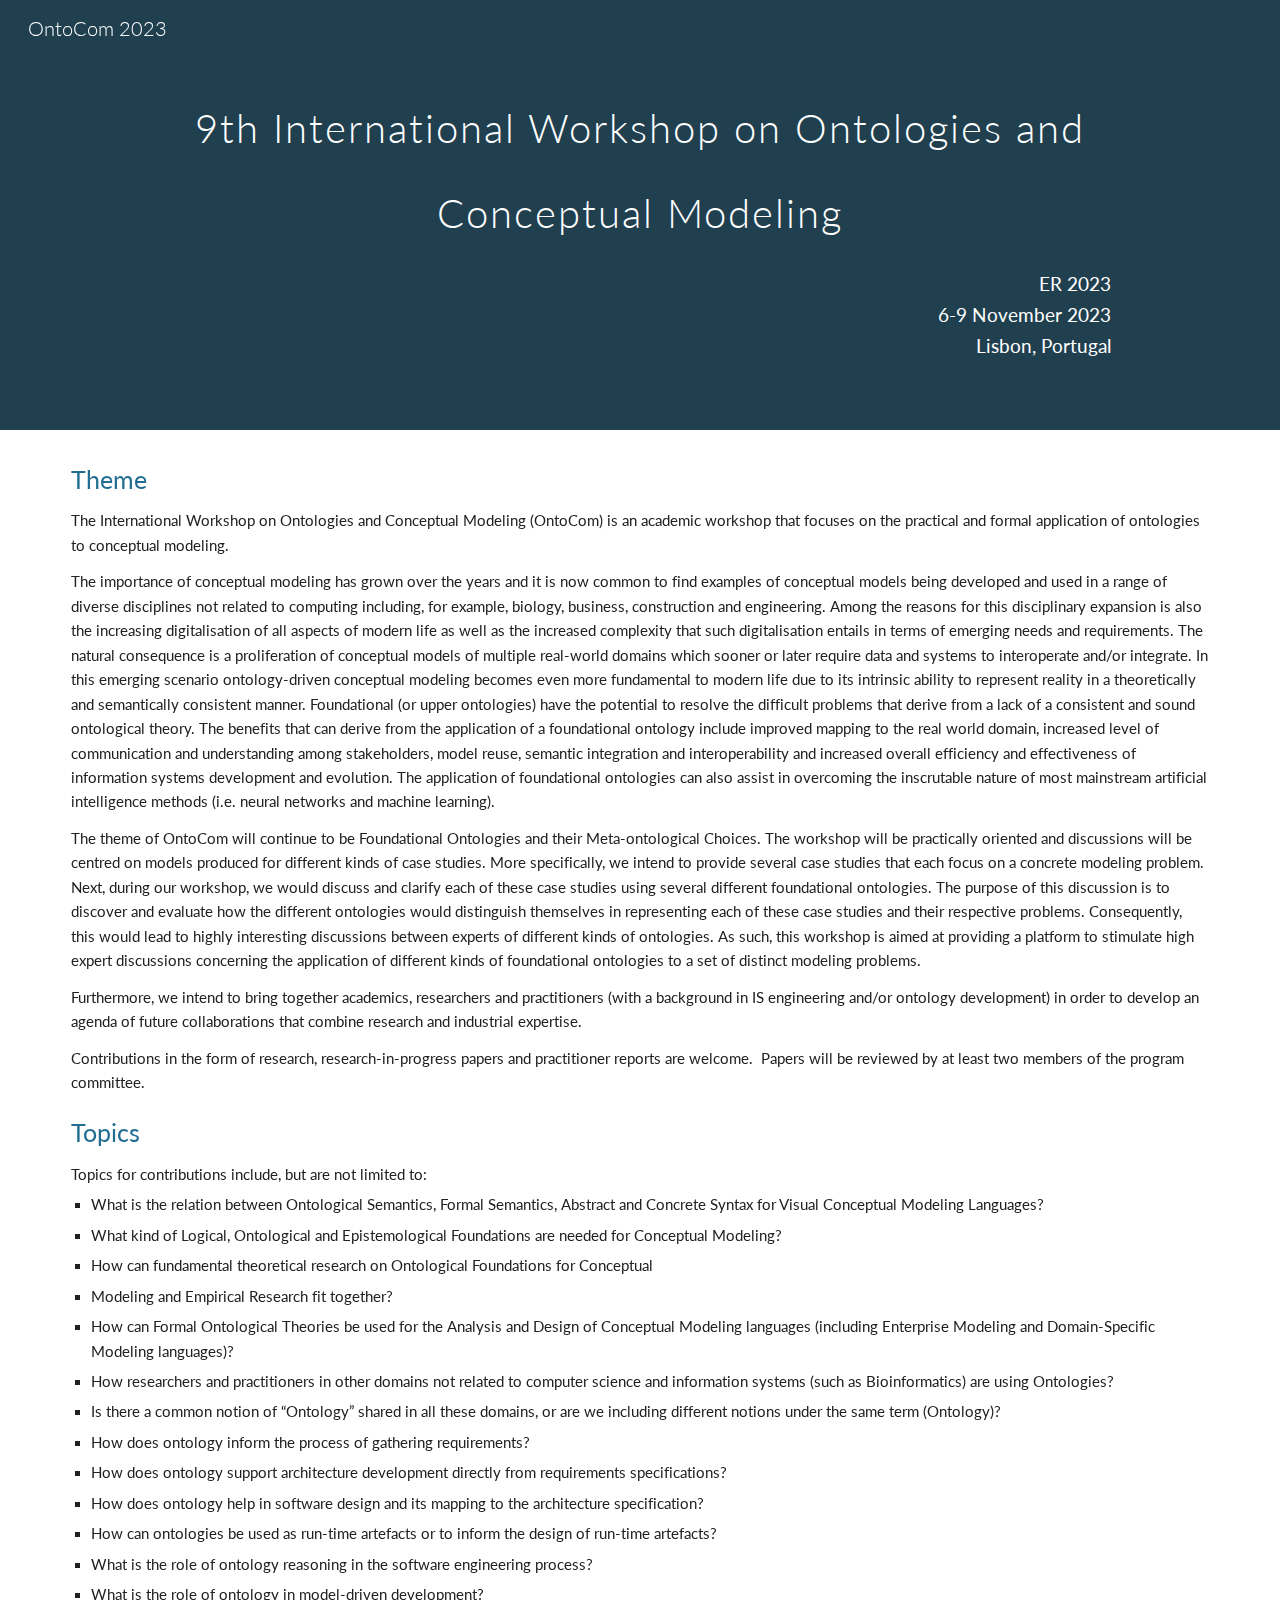
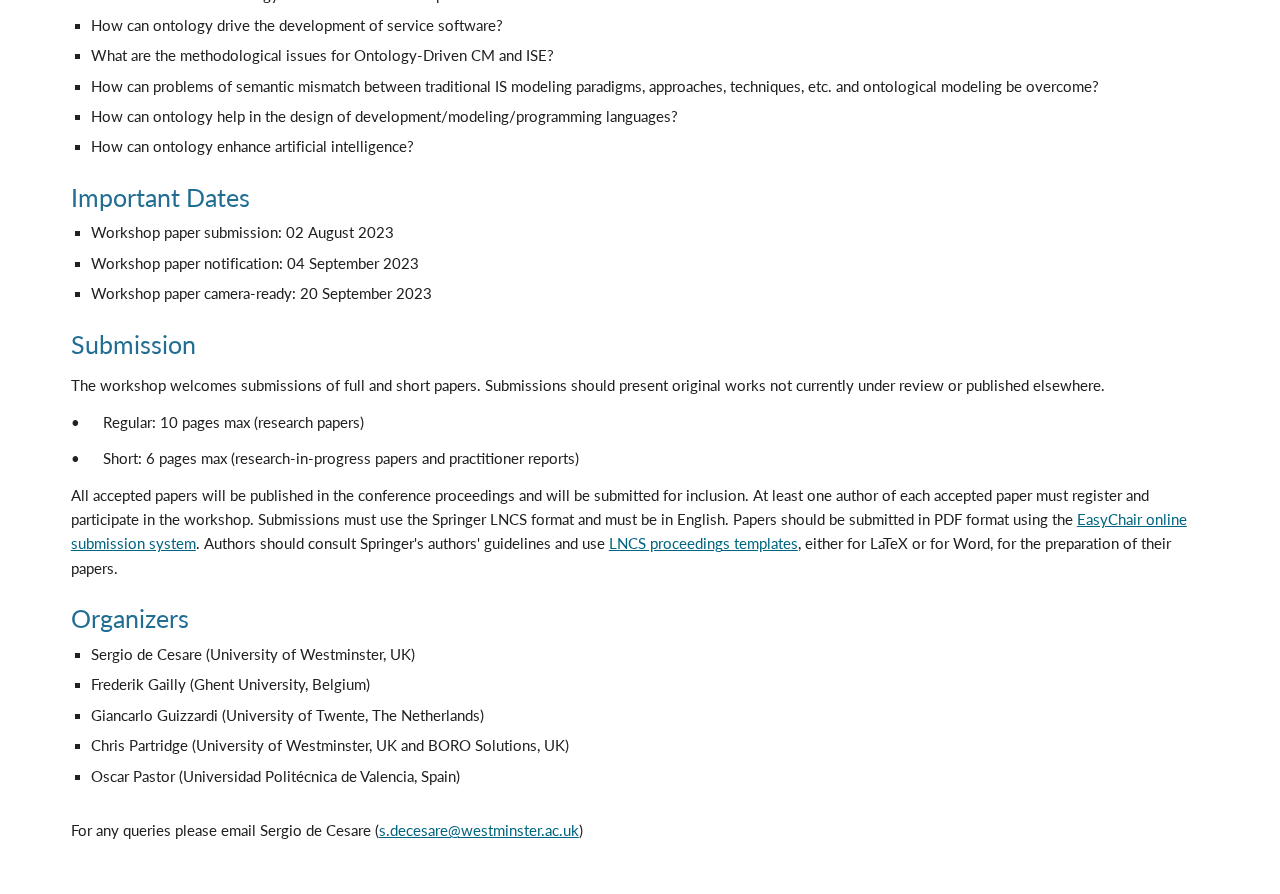
==== index.html @ 39957354 "Add files via upload" ====
<!DOCTYPE html><html lang="en"><head><meta charset="utf-8"><script nonce="D_QVKaraz9Y9No-7lA3f1g">var DOCS_timing={}; DOCS_timing['sl']=new Date().getTime();</script><script nonce="D_QVKaraz9Y9No-7lA3f1g">function _DumpException(e) {throw e;}</script><script nonce="D_QVKaraz9Y9No-7lA3f1g">_docs_flag_initialData={"docs-ails":"docs_cold","docs-fwds":"docs_nf","docs-crs":"docs_crs_nfd","docs-fe-re":3,"docs-fl":1,"docs-l1lc":7,"docs-l1lm":"unknown","docs-l2lc":7,"docs-l2lm":"unknown","docs-l2t":0,"docs-lsd":4,"docs-orl":9,"docs-shdn":1,"docs-tfh":"","info_params":{"token":"AHL0AtLa9l6b4kq2V5NkNgFKkDIhqisT9A:1685529214315"},"docs-easedm":false,"docs-ehldrdm":false,"docs-erdwm":false,"docs-erspdm":false,"docs-esdodwm":false,"docs-esfdm":false,"docs-escp":false,"docs-eohmo":false,"uls":"{\"langs\":[\"en_GB\"],\"itcs\":[],\"override\":\"\",\"selected\":\"\",\"activated\":false}","customer_type":"ND","scotty_upload_url":"/upload/sites/resumable","docs-net-udmi":500000,"docs-net-udpt":40000,"docs-net-udur":"/upload/blob/sites","docs-net-usud":true,"docs-obsImUrl":"https://ssl.gstatic.com/docs/common/netcheck.gif","docs-efrsde":false,"docs-text-ewf":true,"docs-wfsl":["ca","da","de","en","es","fi","fr","it","nl","no","pt","sv"],"docs-efpsf":true,"docs-ejsfawf":false,"docs-eksfawf":false,"docs-edfn":true,"docs-efpsp":true,"docs-localstore-eidsilfm":false,"docs-ecfdsfj":false,"docs-esreff":false,"docs-ecuach":false,"docs-cclt":2033,"docs-ecci":true,"docs-esi":false,"docs-api-keys":{},"buildLabel":"atari_2023.21-Tue-0500_RC00","docs-show_debug_info":false,"ondlburl":"//docs.google.com","drive_url":"//drive.google.com","app_url":"https://sites.google.com/","docs-itrf":false,"docs-gsmd":"","docs-icdmt":["image/png","image/jpeg"],"docs-rauiu":true,"docs-mip":50000000,"docs-mif":1000,"docs-msid":32767,"docs-eatt":false,"docs-emid":false,"docs-mib":50000000,"docs-mid":2048,"docs-rid":1024,"docs-sup":"","docs-seu":"https://sites.google.com/d/13h6PxhkOgizRObXKIrchBpXxP2MLZZCb/edit","docs-crp":"/d/13h6PxhkOgizRObXKIrchBpXxP2MLZZCb/p/1QiaNzDqDmzpYtqUYFISlVuHDNgi3WmKF/takeout","docs-crq":"siteRevision\u003d316\u0026pageRevision\u003d316\u0026token\u003dAL-yHYmYDnVNmFgJIaHpj8zdg0ESl5bhodkIZ5DpScIBHgfkJsv9dVQEDBhnwFWIVzXR2Tp4_LXUSPP_ZFtBD4-Jbpw0aMuDkarA5tcYLBers4-QAf3BUUW3Fj-2LbE-wi1XKk4CyKDzlg%3D%3D\u0026isHead\u003dtrue\u0026placeAllImagesInSiteDir\u003dfalse","docs-ucd":"docs.usercontent.google.com","docs-uptc":["lsrp","ca","sh","noreplica","tam","ntd","ths","ouid","sle","dl","hi","hi_ext","usp","urp","utm_source","utm_medium","utm_campaign","utm_term","utm_content"],"docs-doddn":"","docs-uddn":"","docs-cwsd":"","docs-spdy":false,"xdbcfAllowHostNamePrefix":true,"xdbcfAllowXpc":false,"docs-dbctc":false,"docs-ebctcio":false,"docs-ecid":false,"docs-iror":true,"docs-epq":false,"docs-gsoil":"docs_gsabs","docs-ilbefsd":false,"docs-lbefm":0,"docs-lbesty":0,"docs-thtea":false,"docs-tdc":"[{\"id\":\"0:Basics\",\"name\":\"Basics\",\"deletedIds\":[]},{\"id\":\"0:Brochures\",\"name\":\"Brochures \\u0026 newsletters\",\"deletedIds\":[]},{\"id\":\"0:Calendars\",\"name\":\"Calendars \\u0026 schedules\",\"deletedIds\":[]},{\"id\":\"0:Business\",\"name\":\"Contracts, onboarding, and other forms\",\"deletedIds\":[]},{\"id\":\"0:Finance\",\"name\":\"Finance \\u0026 accounting\",\"deletedIds\":[]},{\"id\":\"0:Letters\",\"name\":\"Letters\",\"deletedIds\":[]},{\"id\":\"0:Reports\",\"name\":\"Reports \\u0026 proposals\",\"deletedIds\":[]},{\"id\":\"0:Planners\",\"name\":\"Trackers\",\"deletedIds\":[]},{\"id\":\"Unparented\",\"name\":\"Uncategorized\",\"deletedIds\":[\"0:NoTemplateCategories\"]}]","docs-ttt":0,"docs-tcdtc":"[]","docs-mtdl":500,"docs-ividtg":false,"docs-tdcp":0,"docs-tdvc":false,"docs-tmbp":false,"docs-hetsdd":false,"docs-hetsdiaow":false,"docs-edt":true,"docs-tintd":false,"docs-tafl":true,"docs-erdiiv":false,"docs-eqspdc":false,"docs-ecei":false,"docs-acap":["docs.security.access_capabilities",1,1,1,1,1,1,1,1,1,1,1,1,1,1,1,0,1,1,0,0,0,0],"docs-ci":"13h6PxhkOgizRObXKIrchBpXxP2MLZZCb","docs-eccfs":false,"docs-eefufd":false,"docs-ndt":"Untitled site","docs-prn":"Google Sites","docs-een":false,"docs-as":"","docs-etdimo":false,"docs-mdck":"","docs-mriim":1800000,"docs-eccbs":false,"docs-rlmp":true,"docs-mmpt":9000,"docs-erd":false,"docs-erfar":false,"docs-ensb":false,"docs-ddts":false,"docs-uootuns":false,"docs-amawso":false,"docs-ofmpp":false,"docs-anlpfdo":false,"docs-eslars":true,"docs-eem":false,"docs-phe":"","docs-glu":"","docs-wsu":"","docs-wsup":"","docs-sccfo":"PROD","docs-edim":false,"docs-fsu":"","docs-fse":"","docs-pid":"103434405193894286731","docs-eedmlf":false,"docs-emmda":false,"docs-ricocpb":false,"docs-rdowr":false,"docs-effnp":false,"docs-cttmtbr":0,"docs-eaaswoc":false,"docs-edlo":false,"docs-cttmteq":0,"docos-edces":false,"docs-dec":false,"docs-eiasrpu":false,"docs-ectt":false,"docs-ebbouf":false,"docs-ecgd":false,"docs-pcfloc":false,"docs-dsps":false,"docs-hft":"","docs-ececs":false,"docs-ecurf":false,"docs-efsii":false,"docs-elcfd":false,"docs-edmitm":false,"docs-enjec":false,"server_time_ms":1685529214319,"gaia_session_id":"","app-bc":"#3f51b5","enable_iframed_embed_api":false,"docs-isb":false,"docs-agdc":false,"docs-anddc":true,"docs-adndldc":false,"docs-dhnap":"sites.google.com","docs-ds":"https","docs-clibs":1,"docs-cirts":0,"docs-cide":true,"docs-cn":"","docs-dprfo":false,"docs-ddt":"","docs-dom":false,"docs-epbqbl":false,"docs-ecer":false,"docs-ecir":true,"docs-ecssl":false,"docs-ecssi":false,"docs-ecped":false,"docs-ecprgba":false,"docs-ecccer":false,"docs-eccc":true,"docs-edpq":false,"docs-edamc":false,"docs-edomic":false,"docos-eddltc":true,"docos-edcab":true,"docs-eddm":false,"docs-edsi":false,"kix-edrat":false,"kix-edratv2":false,"docs-eehlb":false,"docs-reiie":true,"docs-efnpi":false,"docs-fwd":false,"docs-eibu":false,"docs-eibs":false,"docs-eiecr":true,"docs-eimlfh":false,"docs-eiemu":false,"docs-eipce":false,"docs-eir":false,"docs-eksdm":false,"docs-elds":false,"docs-emp":false,"docs-emv2":false,"docs-eoso":true,"docs-epmi":false,"docs-eph":false,"docs-epat":true,"docs-net-erseh":false,"docs-ersd":false,"docs-esbws":false,"kix-eshcmp":false,"docs-eswwu":false,"docs-ete":false,"docs-eud":false,"docs-euqbp":false,"docs-eusca":false,"docs-ekwb":false,"docs-ewep":false,"docs-ewlip":false,"docs-extcd":false,"docs-net-ehfeb":false,"docs-hcwidu":false,"docs-ipmmp":true,"docs-ipuv":true,"docs-tdd":false,"docs-plimif":20.0,"docs-rgifem":true,"docs-sptm":true,"docs-ssi":false,"docs-eslin":false,"docs-uoci":"","docs-wia":"MORE_ICONS","docs-gth":"","docs-ndsom":[],"docs-dm":"application/vnd.google-apps.drive-sdk.897606708560","docs-sdsom":[],"docs-po":"https://sites.google.com","docs-to":"https://sites.google.com","docs-egit":false,"opmbs":50000000,"opmpd":7071,"opbu":"https://docs.google.com/picker","docs-pe":1,"opru":"https://sites.google.com/relay.html","opdu":true,"ophi":"atari","opst":"","opuci":"","docs-eopiiv2":true,"projector_base_url":"//drive.google.com","docs-drk":[],"docs-erkpp":false,"docs-erkfsu":true,"docs-pn":184,"docs-ct":"s","docs-rn":2123711298,"docs-idu":false,"docs-cpv":1,"docs-hecud":false,"docs-heoi":false,"docs-urouih":false,"docs-alu":"https://myaccount.google.com/language","docs-hue":"sergio.decesare@gmail.com","docs-ect":true,"docs-cpks":["[\"f2c900b88bc871a6\",\"AAVFbsGiMJHQ644MLTMfIy0oqwEjtpu29IAtgnqC5VRCUmu/K+Mi/Ma52wM8dVZd42RnquXsEv4Z\"]","[\"e0f5ad010292a020\",\"AK2fzyCd4qYLLOAb8sYIj6hYQV8oNZaQXH6oveO+a5Z6E3b2idQb5i8FH/kpybDs7mRbTpIbkHx4\"]"],"docs-hasid":"Sites","docs-hdod":"sites.google.com","docs-ceil":false,"docs-eflh":false,"docs-ehci":false,"docs-hdck":"AIzaSyCF97XfLoejM9NhWDAZeOcjC6kOEsEmv6A","docs-hucs":true,"docs-hufcm":false,"docs-hunca":false,"docs-cbrs":50,"docs-caru":"https://clients6.google.com","docs-cbau":"https://drive.google.com","docs-cfru":"https://lh3.google.com","docs-ctak":"AIzaSyAWGrfCCr7albM3lmCc937gx4uIphbpeKQ","docs-cgav":0,"docs-cci":2,"docs-gap":"/drive/v2internal","jobset":"prod","docs-eafn":false,"docs-nad":"sites.google.com","docs-ccwt":80,"docs-epcc":false,"docs-ut":0,"docs-sol":true,"docs-dvs":1,"docs-dac":1,"docs-ilbrc":true,"docs-dlpe":false,"docs-eirj":false,"docs-erre":true,"docs-epvh":false,"docs-erfm":true,"enable_omnibox":true,"docs-eqam":false,"docs-euaool":false,"docs-eua":false,"docs-ebfgf":false,"docs-uahnt":"","docs-esap":true,"docs-efib":false,"docs-se":false,"docs-eaa":true,"docs-eaaw":false,"docs-eecs":false,"docs-eisib":true,"docs-emtr":false,"docs-dafjera":false,"docs-daflia":false,"docs-dafgfma":false,"docs-fta-fnrhci":false,"docs-essu":true,"atari-emtpr":false,"atari-ebidm":true,"atari-ebids":true,"atari-edtm":true,"atari-eibrm":false,"atari-ectm":false,"atari-ects":false,"atari-ebam":true,"docs-text-elei":false,"docs-text-usc":true,"atari-bae":true,"docs-text-emmkc":false,"docs-text-etsrdpn":false,"docs-text-etsrds":false,"docs-text-erdfs":false,"docs-text-encps":false,"docs-text-eeves":true,"docs-text-endes":false,"docs-text-etocls":false,"docs-text-escpv":false,"docs-text-efts":false,"docs-text-ecfs":false,"docs-text-ecss":false,"docs-text-evs":false,"docs-text-etvls":false,"docs-text-echs":false,"docs-text-eessips":false,"docs-text-eesntps":true,"docs-text-eesss":false,"docs-text-etls":false,"docs-text-edctps":false,"docs-text-edctzs":false,"docs-text-eetxpc":false,"docs-text-eetxp":false,"docs-text-lns":false,"docs-text-edhcfs":false,"docs-text-ertkmcp":true,"docs-text-etb":false,"docs-text-esbefr":false,"docs-text-ipi":false,"docs-etshc":false,"docs-text-tbcb":2.0E7,"docs-text-ftls":true,"docs-efsmsdl":false,"docs-euoftm":false,"docs-text-etof":false,"docs-etbe":false,"docs-text-ehlb":false,"docs-text-epa":true,"docs-text-ecls":true,"docs-text-enbcr":false,"docs-text-svofc":false,"atari-ofdu":"https://docs.google.com/picker?protocol\u003dgadgets\u0026parent\u003dhttps://sites.google.com/relay.html\u0026hostId\u003datari-fonts\u0026title\u003dFonts\u0026hl\u003den\u0026newDriveView\u003dtrue\u0026origin\u003dhttps://sites.google.com\u0026navHidden\u003dtrue\u0026multiselectEnabled\u003dtrue\u0026selectButtonLabel\u003dOK\u0026nav\u003d((%22fonts%22))","atari-jefp":"/_/jserror","enable_csi":false,"csi_service_name":"","docs-jepp":"/_","docs-fpid":104240,"docs-enable_feedback_svg":true,"docs-hauc":true,"docs-huogmb":true,"docs-eeii":false,"docs-eldi":false,"docs-dli":false,"docs-liap":"/logImpressions","ilcm":{"eui":"AHKXmL08jZL4Qjq-pFywmo_7kBhVEj-3cgvND_0NTc7n1Q4J3HgC9q37V39OW8BI-_70lTU_J9A0","je":1,"sstu":1685529214330854,"si":"CPDP0NCtn_8CFYU_HwodSbUPHQ","gsc":null,"ei":[5703839,5704621,5706832,5706836,5707711,5724153,5734412,5735806,5737254,5737441,5737800,5738529,5740814,5743124,5747263,5748029,5751766,5752694,5753329,5754229,5758823,5760348,5760827,5762259,5764268,5765551,5766777,5767851,5770435,5773678,5774094,5774347,5774385,5776517,5776853,5776917,5777194,5784987,5786302,5791782,14101306,14101502,14101510,14101534,48966122,49365935,49372443,49375322,49376001,49378889,49451559,49453045,49453794,49472071,49512373,49622831,49623181,49624080,49644023,49648914,49654053,49687383,49700904,49703408,49765382,49816165,49822929,49823172,49824163,49837788,49839579,49842863,49924714,49944251,49979666,50022334,50082738,50127540,50166959,50168315,50174666,50263472,50266230,50291080,50322323,50347762,50360904,50391878,50455861,50458175,50468101,50520321,50533184,50552574,50601673,70977028],"crc":0,"cvi":[]},"docs-ccdil":false,"docs-eil":true,"docs-eoi":false,"docs-ema":true,"docs-emi":true,"docs-eeytpgc":true,"docs-feytpgc":false,"docs-nrfd":false,"docs-nrfdm2":false,"docs-efypr":false,"docs-eyprp":false,"docs-dcr":false,"docs-saww":false,"docs-eytpgcv":0,"docs-jscb":false}; _docs_flag_cek='Wgh0TgkIH7BLebDpd5_img\x3d\x3d'; if (window['DOCS_timing']) {DOCS_timing['ifdld']=new Date().getTime();}</script><meta name="viewport" content="width=device-width, initial-scale=1"><meta http-equiv="X-UA-Compatible" content="IE=edge"><meta name="referrer" content="strict-origin-when-cross-origin"><link rel="icon" href="https://ssl.gstatic.com/atari/images/public/favicon.ico"><meta name="robots" content="noindex"><link href="https://fonts.googleapis.com/css?family=Lato%3A300%2C300italic%2C400%2C400italic%2C700%2C700italic&display=swap" rel="stylesheet" nonce="wUJFdUB1FVgfbV9SGFaR3g"><link href="https://fonts.googleapis.com/css?family=Google+Sans_old:400,500|Roboto:300,400,500,700|Source+Code+Pro:400,700&display=swap" rel="stylesheet" nonce="wUJFdUB1FVgfbV9SGFaR3g"><style nonce="wUJFdUB1FVgfbV9SGFaR3g">@media only screen and (max-width: 479px){.Rn3Z1b{font-size: 23.0pt;}}@media only screen and (min-width: 480px) and (max-width: 767px){.Rn3Z1b{font-size: 27.0pt;}}@media only screen and (min-width: 768px) and (max-width: 1279px){.Rn3Z1b{font-size: 30.0pt;}}@media only screen and (min-width: 1280px){.Rn3Z1b{font-size: 30.0pt;}}</style><style nonce="wUJFdUB1FVgfbV9SGFaR3g">.VIpgJd-TzA9Ye-eEGnhe{position:relative;display:-moz-inline-box;display:inline-block}* html .VIpgJd-TzA9Ye-eEGnhe{display:inline}*:first-child+html .VIpgJd-TzA9Ye-eEGnhe{display:inline}/*! normalize.css v2.1.1 | MIT License | git.io/normalize */article,aside,details,figcaption,figure,footer,header,hgroup,main,nav,section,summary{display:block}audio,canvas,video{display:inline-block}audio:not([controls]){display:none;height:0}[hidden]{display:none}html{font-family:sans-serif;-ms-text-size-adjust:100%;-webkit-text-size-adjust:100%}body{margin:0}a:focus{outline:thin dotted}a:active,a:hover{outline:0}h1{font-size:2em;margin:.67em 0}abbr[title]{border-bottom:1px dotted}b,strong{font-weight:bold}dfn{font-style:italic}hr{box-sizing:content-box;height:0}mark{background:#ff0;color:#000}code,kbd,pre,samp{font-family:monospace,serif;font-size:1em}pre{white-space:pre-wrap}q{quotes:"\201C" "\201D" "\2018" "\2019"}small{font-size:80%}sub,sup{font-size:75%;line-height:0;position:relative;vertical-align:baseline}sup{top:-.5em}sub{bottom:-.25em}img{border:0}svg:not(:root){overflow:hidden}figure{margin:0}fieldset{border:1px solid #c0c0c0;margin:0 2px;padding:.35em .625em .75em}legend{border:0;padding:0}button,input,select,textarea{font-family:inherit;font-size:100%;margin:0}button,input{line-height:normal}button,select{text-transform:none}button,html input[type="button"],input[type="reset"],input[type="submit"]{-webkit-appearance:button;cursor:pointer}button[disabled],html input[disabled]{cursor:default}input[type="checkbox"],input[type="radio"]{box-sizing:border-box;padding:0}input[type="search"]{-webkit-appearance:textfield;box-sizing:content-box}input[type="search"]::-webkit-search-cancel-button,input[type="search"]::-webkit-search-decoration{-webkit-appearance:none}button::-moz-focus-inner,input::-moz-focus-inner{border:0;padding:0}textarea{overflow:auto;vertical-align:top}table{border-collapse:collapse;border-spacing:0}group,row,tile{display:block}.XKSfm-Sx9Kwc,.XKSfm-Sx9Kwc-xJ5Hnf{z-index:110}html{height:100%}body{height:100%;padding:0}.fktJzd *,.fktJzd *:before,.fktJzd *:after{-webkit-box-sizing:border-box;-webkit-box-sizing:border-box;box-sizing:border-box}.LS81yb,.oKdM2c{width:100%;margin-top:0;margin-bottom:0;max-width:1280px;*zoom:1}.LS81yb{padding-left:5px;padding-right:5px}.JNdkSc,.jXK9ad,.oaCj6d{-webkit-box-sizing:border-box;box-sizing:border-box;display:inline-block;padding-left:0;padding-right:0;position:relative;vertical-align:top;width:100%}.jXK9ad-SmKAyb{width:100%}.vB4mjb{-webkit-box-align:center;-webkit-align-items:center;align-items:center;height:64px;display:-webkit-box;display:-webkit-flex;display:flex;-webkit-box-pack:center;-webkit-justify-content:center;justify-content:center;padding:0 12px;width:100%}.jCzMm{overflow:hidden;overflow-wrap:break-word}@media only screen and (max-width:479px){.vB4mjb{height:48px;padding:0 6px}.vB4mjb.phf0q{-webkit-box-orient:vertical;-webkit-box-direction:normal;-webkit-flex-direction:column;flex-direction:column;height:96px}.jCzMm{margin-top:4px;margin-bottom:12px;overflow:hidden;text-align:center;text-overflow:ellipsis;white-space:nowrap;width:100%}.vKRmoe{margin-bottom:8px}.vB4mjb .vKRmoe{padding-left:0}}.vKRmoe{display:-webkit-box;display:-webkit-flex;display:flex;padding-left:23px}.cc0d9d{-webkit-box-flex:0;-webkit-flex:0;flex:0;position:relative;margin-top:10px;display:-webkit-box;display:-webkit-flex;display:flex;-webkit-box-orient:horizontal;-webkit-box-direction:normal;-webkit-flex-direction:row;flex-direction:row;-webkit-box-pack:center;-webkit-justify-content:center;justify-content:center;-webkit-box-align:center;-webkit-align-items:center;align-items:center}.ZbQFKd{height:10px;width:10px;margin:0 4px;background-color:rgb(189,193,198);border-radius:50%;display:inline-block;-webkit-transition:background-color .6s ease,width .4s ease-in-out,height .4s ease-in-out;transition:background-color .6s ease,width .4s ease-in-out,height .4s ease-in-out}.ZbQFKd.iBBDgd{height:0;width:0;margin:0}.ZbQFKd.qIwn1b{height:8px;width:8px}.ZbQFKd.kshb5{height:6px;width:6px}.dVFkob{-webkit-box-flex:0;-webkit-flex:0 1 1.2em;flex:0 1 1.2em;height:1.2em;overflow:hidden;padding:0 8px;text-align:center;display:-webkit-box;display:-webkit-flex;display:flex;-webkit-box-pack:center;-webkit-justify-content:center;justify-content:center;-webkit-box-orient:vertical;-webkit-box-direction:normal;-webkit-flex-direction:column;flex-direction:column;margin-top:10px;position:relative;font-size:9pt}.Ecdcnc{overflow:hidden;position:relative;text-overflow:ellipsis;white-space:nowrap}.L6cTce{display:none!important}::-webkit-scrollbar{height:16px;overflow:visible;width:16px}::-webkit-scrollbar-button{height:0;width:0}::-webkit-scrollbar-track{background-clip:padding-box;border:solid transparent;border-width:0 0 0 4px}::-webkit-scrollbar-track:horizontal{border-width:4px 0 0}::-webkit-scrollbar-track:hover{background-color:rgba(0,0,0,.05);-webkit-box-shadow:inset 1px 0 0 rgba(0,0,0,.1);box-shadow:inset 1px 0 0 rgba(0,0,0,.1)}::-webkit-scrollbar-track:horizontal:hover{-webkit-box-shadow:inset 0 1px 0 rgba(0,0,0,.1);box-shadow:inset 0 1px 0 rgba(0,0,0,.1)}::-webkit-scrollbar-track:active{background-color:rgba(0,0,0,.05);-webkit-box-shadow:inset 1px 0 0 rgba(0,0,0,.14),inset -1px 0 0 rgba(0,0,0,.07);box-shadow:inset 1px 0 0 rgba(0,0,0,.14),inset -1px 0 0 rgba(0,0,0,.07)}::-webkit-scrollbar-track:horizontal:active{-webkit-box-shadow:inset 0 1px 0 rgba(0,0,0,.14),inset 0 -1px 0 rgba(0,0,0,.07);box-shadow:inset 0 1px 0 rgba(0,0,0,.14),inset 0 -1px 0 rgba(0,0,0,.07)}.tk3N6e-qrhCuc-to915::-webkit-scrollbar-track:hover{background-color:rgba(255,255,255,.1);-webkit-box-shadow:inset 1px 0 0 rgba(255,255,255,.2);box-shadow:inset 1px 0 0 rgba(255,255,255,.2)}.tk3N6e-qrhCuc-to915::-webkit-scrollbar-track:horizontal:hover{-webkit-box-shadow:inset 0 1px 0 rgba(255,255,255,.2);box-shadow:inset 0 1px 0 rgba(255,255,255,.2)}.tk3N6e-qrhCuc-to915::-webkit-scrollbar-track:active{background-color:rgba(255,255,255,.1);-webkit-box-shadow:inset 1px 0 0 rgba(255,255,255,.25),inset -1px 0 0 rgba(255,255,255,.15);box-shadow:inset 1px 0 0 rgba(255,255,255,.25),inset -1px 0 0 rgba(255,255,255,.15)}.tk3N6e-qrhCuc-to915::-webkit-scrollbar-track:horizontal:active{-webkit-box-shadow:inset 0 1px 0 rgba(255,255,255,.25),inset 0 -1px 0 rgba(255,255,255,.15);box-shadow:inset 0 1px 0 rgba(255,255,255,.25),inset 0 -1px 0 rgba(255,255,255,.15)}::-webkit-scrollbar-thumb{background-color:rgba(0,0,0,.2);background-clip:padding-box;border:solid transparent;border-width:1px 1px 1px 6px;min-height:28px;padding:100px 0 0;-webkit-box-shadow:inset 1px 1px 0 rgba(0,0,0,.1),inset 0 -1px 0 rgba(0,0,0,.07);box-shadow:inset 1px 1px 0 rgba(0,0,0,.1),inset 0 -1px 0 rgba(0,0,0,.07)}::-webkit-scrollbar-thumb:horizontal{border-width:6px 1px 1px;padding:0 0 0 100px;-webkit-box-shadow:inset 1px 1px 0 rgba(0,0,0,.1),inset -1px 0 0 rgba(0,0,0,.07);box-shadow:inset 1px 1px 0 rgba(0,0,0,.1),inset -1px 0 0 rgba(0,0,0,.07)}::-webkit-scrollbar-thumb:hover{background-color:rgba(0,0,0,.4);-webkit-box-shadow:inset 1px 1px 1px rgba(0,0,0,.25);box-shadow:inset 1px 1px 1px rgba(0,0,0,.25)}::-webkit-scrollbar-thumb:active{background-color:rgba(0,0,0,.5);-webkit-box-shadow:inset 1px 1px 3px rgba(0,0,0,.35);box-shadow:inset 1px 1px 3px rgba(0,0,0,.35)}.tk3N6e-qrhCuc-to915::-webkit-scrollbar-thumb{background-color:rgba(255,255,255,.3);-webkit-box-shadow:inset 1px 1px 0 rgba(255,255,255,.15),inset 0 -1px 0 rgba(255,255,255,.1);box-shadow:inset 1px 1px 0 rgba(255,255,255,.15),inset 0 -1px 0 rgba(255,255,255,.1)}.tk3N6e-qrhCuc-to915::-webkit-scrollbar-thumb:horizontal{-webkit-box-shadow:inset 1px 1px 0 rgba(255,255,255,.15),inset -1px 0 0 rgba(255,255,255,.1);box-shadow:inset 1px 1px 0 rgba(255,255,255,.15),inset -1px 0 0 rgba(255,255,255,.1)}.tk3N6e-qrhCuc-to915::-webkit-scrollbar-thumb:hover{background-color:rgba(255,255,255,.6);-webkit-box-shadow:inset 1px 1px 1px rgba(255,255,255,.37);box-shadow:inset 1px 1px 1px rgba(255,255,255,.37)}.tk3N6e-qrhCuc-to915::-webkit-scrollbar-thumb:active{background-color:rgba(255,255,255,.75);-webkit-box-shadow:inset 1px 1px 3px rgba(255,255,255,.5);box-shadow:inset 1px 1px 3px rgba(255,255,255,.5)}.tk3N6e-qrhCuc-xTH6G::-webkit-scrollbar-track{border-width:0 1px 0 6px}.tk3N6e-qrhCuc-xTH6G::-webkit-scrollbar-track:horizontal{border-width:6px 0 1px}.tk3N6e-qrhCuc-xTH6G::-webkit-scrollbar-track:hover{background-color:rgba(0,0,0,.035);-webkit-box-shadow:inset 1px 1px 0 rgba(0,0,0,.14),inset -1px -1px 0 rgba(0,0,0,.07);box-shadow:inset 1px 1px 0 rgba(0,0,0,.14),inset -1px -1px 0 rgba(0,0,0,.07)}.tk3N6e-qrhCuc-xTH6G.tk3N6e-qrhCuc-to915::-webkit-scrollbar-track:hover{background-color:rgba(255,255,255,.07);-webkit-box-shadow:inset 1px 1px 0 rgba(255,255,255,.25),inset -1px -1px 0 rgba(255,255,255,.15);box-shadow:inset 1px 1px 0 rgba(255,255,255,.25),inset -1px -1px 0 rgba(255,255,255,.15)}.tk3N6e-qrhCuc-xTH6G::-webkit-scrollbar-thumb{border-width:0 1px 0 6px}.tk3N6e-qrhCuc-xTH6G::-webkit-scrollbar-thumb:horizontal{border-width:6px 0 1px}::-webkit-scrollbar-corner{background:transparent}body::-webkit-scrollbar-track-piece{background-clip:padding-box;background-color:#f5f5f5;border:solid #fff;border-width:0 0 0 3px;-webkit-box-shadow:inset 1px 0 0 rgba(0,0,0,.14),inset -1px 0 0 rgba(0,0,0,.07);box-shadow:inset 1px 0 0 rgba(0,0,0,.14),inset -1px 0 0 rgba(0,0,0,.07)}body::-webkit-scrollbar-track-piece:horizontal{border-width:3px 0 0;-webkit-box-shadow:inset 0 1px 0 rgba(0,0,0,.14),inset 0 -1px 0 rgba(0,0,0,.07);box-shadow:inset 0 1px 0 rgba(0,0,0,.14),inset 0 -1px 0 rgba(0,0,0,.07)}body::-webkit-scrollbar-thumb{border-width:1px 1px 1px 5px}body::-webkit-scrollbar-thumb:horizontal{border-width:5px 1px 1px}body::-webkit-scrollbar-corner{background-clip:padding-box;background-color:#f5f5f5;border:solid #fff;border-width:3px 0 0 3px;-webkit-box-shadow:inset 1px 1px 0 rgba(0,0,0,.14);box-shadow:inset 1px 1px 0 rgba(0,0,0,.14)}html{font-size:16px}ul,ul ul{list-style-type:square}.yaqOZd,.IFuOkc{background-size:cover;display:table;position:relative;table-layout:fixed;width:100%}@media only screen and (max-width:767px){.yaqOZd,.IFuOkc{padding-bottom:0;padding-top:0}}@media only screen and (min-width:768px){.yaqOZd:not(.LB7kq):not(.WxWicb){padding-bottom:1.5rem;padding-top:1.5rem}}.yaqOZd:before,.IFuOkc:before,.IFuOkc:after,.zfr3Q:before,.baZpAe:before{bottom:0;content:"";display:none;left:0;pointer-events:none;position:absolute;right:0;top:0}.nyKByd .IFuOkc:before{background-color:rgb(33,33,33);opacity:0;display:block}.tpmmCb .IFuOkc:before{background-color:rgb(255,255,255);opacity:0;display:block}.IFuOkc{display:table-cell;height:100%;left:0;pointer-events:none;position:absolute;top:0;width:100%}.WFZZBb .jXK9ad{vertical-align:middle}.cJgDec .aw5Odc,.cJgDec .dhtgD:hover,.cJgDec .dhtgD:visited{color:inherit}.LB7kq .aw5Odc,.LB7kq .dhtgD:hover,.LB7kq .dhtgD:visited{color:inherit}.mYVXT{display:table-cell;vertical-align:middle;width:100%}.nku4ae{max-width:1184px;margin:auto}.nku4ae.U5PNae{max-width:752px;margin:auto}.zfr3Q{-webkit-font-variant-ligatures:none;font-variant-ligatures:none;margin:0;outline:none;position:relative}.zfr3Q[dir=rtl]{text-align:right}.TMjjoe:not(.TYR86d){display:block}.qM9fHf{background-color:rgba(0,0,0,.06);font-family:"Source Code Pro","monospace";font-weight:400}.s1gOZb{background-color:rgba(0,0,0,.06);border:1px solid rgba(255,255,255,.12);border-radius:3px;margin:12px 0 0 0;padding:5px}.FVr0A code{font-family:"Source Code Pro","monospace"}.zfr3Q.FVr0A{line-height:1.4;margin:0}.yaqOZd .zfr3Q:first-child,.zfr3Q:first-child,.BKnRcf:first-child,.UVNKR:first-child,.n8H08c .TYR86d:first-child{margin-top:0;padding-top:0}.yaqOZd .aP9Z7e:first-child+.zfr3Q,.aP9Z7e:first-child+.zfr3Q{margin-top:0;padding-top:0}.yaqOZd .aP9Z7e:first-child,.aP9Z7e:first-child{margin-bottom:0}.yaqOZd .zfr3Q:last-child,.zfr3Q:last-child,.BKnRcf:last-child,.UVNKR:last-child,.n8H08c .TYR86d:last-child{margin-bottom:0;padding-bottom:0}.n8H08c{padding-left:20px}.n8H08c,.n8H08c .n8H08c,.n8H08c .TYR86d{margin:6px 0 0 0}.zfr3Q{text-decoration:inherit;color:inherit;font-size:inherit;font-style:inherit;font-weight:inherit}.dhtgD{color:inherit;font-size:inherit;font-style:inherit;font-weight:inherit;text-decoration:underline}.aw5Odc{color:inherit}.dhtgD.rXJpyf,.dhtgD.rXJpyf:hover{color:inherit}a.chg4Jd:focus{outline:0;box-shadow:0 0 0 2px rgb(66,133,244),0 0 0 3px rgba(255,255,255,.8)}a.chg4Jd.HB1eCd-X3SwIb-hSRGPd:focus,a.chg4Jd.HB1eCd-X3SwIb-hSRGPd-di8rgd-KBDgbd:focus{box-shadow:none}a.HB1eCd-X3SwIb-hSRGPd-di8rgd-KBDgbd{padding:2px;margin:-2px}a.HB1eCd-X3SwIb-hSRGPd-di8rgd-KBDgbd:focus{border:1px dashed;padding:1px}a.HB1eCd-X3SwIb-hSRGPd{padding:2px!important;margin:-2px -2px -2px 4px}a.HB1eCd-X3SwIb-hSRGPd:focus{border:1px dashed;padding:1px!important}::-webkit-scrollbar{-webkit-border-radius:100px;background-color:rgba(0,0,0,0);width:9px}::-webkit-scrollbar-thumb{-webkit-border-radius:100px;background:rgba(0,0,0,.2)}::-webkit-scrollbar-thumb:hover{-webkit-border-radius:100px;background:rgba(0,0,0,.35)}::-webkit-scrollbar-thumb:active{-webkit-border-radius:4px;background:rgba(0,0,0,.45)}.Zjiec:before,.YTv4We:before,.j10yRb:before{bottom:0;content:"";display:none;left:0;pointer-events:none;position:absolute;right:0;top:0}.PsKE7e,.I35ICb>a{color:inherit;font-size:inherit;font-style:inherit;font-weight:inherit}.PsKE7e,.I35ICb>a{text-decoration:inherit}.IKA38e{padding-right:12px}.I35ICb{position:relative}.hDrhEe{padding-left:12px;vertical-align:middle}.aJHbb{cursor:pointer;overflow:hidden}.aJHbb:focus{outline:0}.JzO0Vc{width:250px}.jYxBte{list-style-type:none;margin:0;padding:0}.jYxBte ul{list-style-type:none;padding-left:0}.PsKE7e,.aJHbb{display:block;position:relative;text-overflow:ellipsis;white-space:nowrap}.Zjiec{cursor:pointer;position:relative;text-decoration:none;z-index:20}.Zjiec>span{color:inherit;display:block;outline:none;overflow:hidden;position:relative;text-overflow:ellipsis}.YTv4We{color:white;cursor:pointer;height:55px;outline:none;padding:16px 12px;width:48px}.YTv4We:before{height:32px;left:8px;top:12px;width:32px}.j10yRb{bottom:50%;cursor:pointer;display:inline-block;height:24px;left:-36px;outline:none;padding-left:12px;position:absolute;-webkit-transform:translateY(50%);transform:translateY(50%);vertical-align:middle;width:36px}.j10yRb:before{left:12px}.YTv4We.chg4Jd:focus:before,.j10yRb.chg4Jd:focus:before{color:white;display:block;border-style:solid;border-width:1px}.ZXW7w{opacity:.26}.wFCWne{-webkit-transition:-webkit-transform .45s cubic-bezier(.4,0,.2,1);transition:-webkit-transform .45s cubic-bezier(.4,0,.2,1);transition:transform .45s cubic-bezier(.4,0,.2,1);transition:transform .45s cubic-bezier(.4,0,.2,1),-webkit-transform .45s cubic-bezier(.4,0,.2,1);height:24px;width:24px}.hlJH0,.HBu6N,.cLAGQe{-webkit-transition:-webkit-transform .45s cubic-bezier(.4,0,.2,1);transition:-webkit-transform .45s cubic-bezier(.4,0,.2,1);transition:transform .45s cubic-bezier(.4,0,.2,1);transition:transform .45s cubic-bezier(.4,0,.2,1),-webkit-transform .45s cubic-bezier(.4,0,.2,1)}.wFCWne path.HBu6N.o0iVae{-webkit-transition:all 0.45s cubic-bezier(0.4,0,0.2,1),opacity 0.45s 0.45s;transition:all 0.45s cubic-bezier(0.4,0,0.2,1),opacity 0.45s 0.45s}.wFCWne.o0iVae{-webkit-transform:rotate(90deg);transform:rotate(90deg)}.o0iVae .hlJH0{-webkit-transform:rotate(45deg) translate(0,5px);transform:rotate(45deg) translate(0,5px)}.o0iVae .HBu6N{-webkit-transform:rotate(135deg);transform:rotate(135deg);opacity:0}.o0iVae .cLAGQe{-webkit-transform:rotate(135deg) translate(0,-5px);transform:rotate(135deg) translate(0,-5px)}.JzO0Vc{-webkit-transition:left .5s cubic-bezier(0.4,0,0.2,1);transition:left .5s cubic-bezier(0.4,0,0.2,1);-webkit-transition-delay:.125s;transition-delay:.125s;left:-100%;padding-top:56px}.JzO0Vc.jsnVQ{-webkit-transition-delay:0s;transition-delay:0s;-webkit-transition:left .5s cubic-bezier(0.4,0,0.2,1);transition:left .5s cubic-bezier(0.4,0,0.2,1);left:0}.IKA38e{-webkit-transition:left 0s 0.5s,opacity 0.375s 0.125s cubic-bezier(0.4,0,1,1);transition:left 0s 0.5s,opacity 0.375s 0.125s cubic-bezier(0.4,0,1,1);left:-32px;opacity:0;padding-left:36px}.JzO0Vc .IKA38e.r8s4j-R6PoUb{padding-left:36px}.JzO0Vc .IKA38e.r8s4j-ibL1re{padding-left:56px}.JzO0Vc .IKA38e.r8s4j-c5RTEf{padding-left:76px}.JzO0Vc .IKA38e.r8s4j-II5mzb{padding-left:96px}.JzO0Vc .IKA38e.r8s4j-wNfPc{padding-left:116px}.baH5ib .hDrhEe{padding-left:4px}.baH5ib .j10yRb{left:-32px}.jsnVQ .IKA38e{-webkit-transition:left 0.375s cubic-bezier(0.4,0,1,1),opacity 0.375s cubic-bezier(0.4,0,1,1);transition:left 0.375s cubic-bezier(0.4,0,1,1),opacity 0.375s cubic-bezier(0.4,0,1,1);-webkit-transition-delay:1.125s;transition-delay:1.125s;left:0;opacity:1}.jsnVQ .jYxBte>li:nth-child(1) .IKA38e{-webkit-transition-delay:.125s;transition-delay:.125s}.jsnVQ .jYxBte>li:nth-child(2) .IKA38e{-webkit-transition-delay:.175s;transition-delay:.175s}.jsnVQ .jYxBte>li:nth-child(3) .IKA38e{-webkit-transition-delay:.225s;transition-delay:.225s}.jsnVQ .jYxBte>li:nth-child(4) .IKA38e{-webkit-transition-delay:.275s;transition-delay:.275s}.jsnVQ .jYxBte>li:nth-child(5) .IKA38e{-webkit-transition-delay:.325s;transition-delay:.325s}.jsnVQ .jYxBte>li:nth-child(6) .IKA38e{-webkit-transition-delay:.375s;transition-delay:.375s}.jsnVQ .jYxBte>li:nth-child(7) .IKA38e{-webkit-transition-delay:.425s;transition-delay:.425s}.jsnVQ .jYxBte>li:nth-child(8) .IKA38e{-webkit-transition-delay:.475s;transition-delay:.475s}.jsnVQ .jYxBte>li:nth-child(9) .IKA38e{-webkit-transition-delay:.525s;transition-delay:.525s}.jsnVQ .jYxBte>li:nth-child(10) .IKA38e{-webkit-transition-delay:.575s;transition-delay:.575s}.jsnVQ .jYxBte>li:nth-child(11) .IKA38e{-webkit-transition-delay:.625s;transition-delay:.625s}.jsnVQ .jYxBte>li:nth-child(12) .IKA38e{-webkit-transition-delay:.675s;transition-delay:.675s}.jsnVQ .jYxBte>li:nth-child(13) .IKA38e{-webkit-transition-delay:.725s;transition-delay:.725s}.jsnVQ .jYxBte>li:nth-child(14) .IKA38e{-webkit-transition-delay:.775s;transition-delay:.775s}.jsnVQ .jYxBte>li:nth-child(15) .IKA38e{-webkit-transition-delay:.825s;transition-delay:.825s}.jsnVQ .jYxBte>li:nth-child(16) .IKA38e{-webkit-transition-delay:.875s;transition-delay:.875s}.jsnVQ .jYxBte>li:nth-child(17) .IKA38e{-webkit-transition-delay:.925s;transition-delay:.925s}.jsnVQ .jYxBte>li:nth-child(18) .IKA38e{-webkit-transition-delay:.975s;transition-delay:.975s}.jsnVQ .jYxBte>li:nth-child(19) .IKA38e{-webkit-transition-delay:1.025s;transition-delay:1.025s}.jsnVQ .jYxBte>li:nth-child(20) .IKA38e{-webkit-transition-delay:1.075s;transition-delay:1.075s}.oGuwee{overflow:hidden;position:relative}.VcS63b{-webkit-transition:margin-top .25s cubic-bezier(0.4,0,0.2,1);transition:margin-top .25s cubic-bezier(0.4,0,0.2,1)}.dvmRw{height:24px;width:24px}.K4B8Y,.MrYMx{-webkit-transition:-webkit-transform .25s cubic-bezier(.4,0,.2,1);transition:-webkit-transform .25s cubic-bezier(.4,0,.2,1);transition:transform .25s cubic-bezier(.4,0,.2,1);transition:transform .25s cubic-bezier(.4,0,.2,1),-webkit-transform .25s cubic-bezier(.4,0,.2,1)}svg.FWGjId .K4B8Y{-webkit-transform:rotate(-90deg);transform:rotate(-90deg)}svg.FWGjId .MrYMx{-webkit-transform:rotate(90deg);transform:rotate(90deg)}.Fpy8Db .hDrhEe{white-space:normal}.hDrhEe.HlqNPb.chg4Jd:focus{box-shadow:inset 0 0 0 1px rgba(255,255,255,.8),inset 0 0 0 3px rgb(66,133,244)}.PxsaWe{cursor:not-allowed}.WbHktd{cursor:default}.VsJjtf{display:inline-block;max-width:300px;overflow:visible;position:relative;text-align:left;-webkit-transition:opacity 0ms .3s;transition:opacity 0ms .3s;vertical-align:middle;white-space:nowrap}.RPRy1e .IKA38e{left:0;opacity:1;padding-left:32px}.RPRy1e .oGuwee .IKA38e{padding-left:48px}.jgXgSe{display:inline-block;max-width:240px;position:relative;vertical-align:top}.mBHtvb{cursor:pointer;display:inline-block;margin-left:3px;outline:none;overflow:hidden;padding-left:4px;padding-right:2px;vertical-align:top}.mBHtvb>svg{height:12px;-webkit-transform:scale(2);transform:scale(2);vertical-align:middle;width:12px}.T7RySe .oGuwee{list-style-type:none}.oXBWEc:not([more-menu-item]){margin:0;padding:0}.eWDljc{box-shadow:0 0 10px rgba(0,0,0,.55)}.ZmrVpf{display:none}.RPRy1e .G95ACe.IKA38e{padding-left:32px}.G95ACe .j10yRb{display:none}.G95ACe .aJHbb{opacity:.7}.ijMPi{-webkit-transition:height .3s;transition:height .3s;overflow:hidden}.ijMPi .PsKE7e{-webkit-transition:padding-left .3s;transition:padding-left .3s}.PMD4Hd{display:none}.Qrrb5{display:inline-block;overflow:hidden;padding:10px 12px;vertical-align:middle}.Qrrb5>div{display:inline-block;vertical-align:top}.rgLkl{background-color:transparent;cursor:default;display:inline-block;height:2px;position:relative;vertical-align:middle;width:2px}li.VsJjtf:nth-last-child(2) .rgLkl{display:none}.RPRy1e{border-radius:2px;left:-28px;overflow-y:auto;padding:8px 0;position:absolute;width:240px}.RM9ulf{visibility:hidden;position:fixed;z-index:5000;color:#fff;pointer-events:none}.RM9ulf.catR2e{max-width:90%;max-height:90%}.R8qYlc{-webkit-border-radius:2px;border-radius:2px;background-color:rgba(97,97,97,0.902);position:absolute;left:0;width:100%;height:100%;opacity:0;-webkit-transform:scale(0,0.5);-webkit-transform:scale(0,0.5);transform:scale(0,0.5);-webkit-transform-origin:inherit;-webkit-transform-origin:inherit;transform-origin:inherit}.AZnilc{display:block;position:relative;font-size:10px;font-weight:500;padding:5px 8px 6px;opacity:0}.RM9ulf.qs41qe .R8qYlc{opacity:1;-webkit-transform:scale(1,1);-webkit-transform:scale(1,1);transform:scale(1,1)}.RM9ulf.catR2e .AZnilc{word-wrap:break-word}.RM9ulf.qs41qe .AZnilc{opacity:1}.RM9ulf.AXm5jc .AZnilc{font-size:14px;padding:8px 16px}.RM9ulf.u5lFJe{-webkit-transition-property:-webkit-transform;-webkit-transition-property:-webkit-transform;transition-property:-webkit-transform;-webkit-transition-property:transform;transition-property:transform;-webkit-transition-property:transform,-webkit-transform;transition-property:transform,-webkit-transform;-webkit-transition-duration:200ms;-webkit-transition-duration:200ms;transition-duration:200ms;-webkit-transition-timing-function:cubic-bezier(0.24,1,0.32,1);-webkit-transition-timing-function:cubic-bezier(0.24,1,0.32,1);transition-timing-function:cubic-bezier(0.24,1,0.32,1)}.RM9ulf.u5lFJe .R8qYlc{-webkit-transition-property:opacity,-webkit-transform;-webkit-transition-property:opacity,-webkit-transform;transition-property:opacity,-webkit-transform;-webkit-transition-property:opacity,transform;transition-property:opacity,transform;-webkit-transition-property:opacity,transform,-webkit-transform;transition-property:opacity,transform,-webkit-transform;-webkit-transition-duration:50ms,200ms;-webkit-transition-duration:50ms,200ms;transition-duration:50ms,200ms;-webkit-transition-timing-function:linear,cubic-bezier(0.24,1,0.32,1);-webkit-transition-timing-function:linear,cubic-bezier(0.24,1,0.32,1);transition-timing-function:linear,cubic-bezier(0.24,1,0.32,1)}.RM9ulf.u5lFJe .AZnilc{-webkit-transition-property:opacity;-webkit-transition-property:opacity;transition-property:opacity;-webkit-transition-duration:150ms;-webkit-transition-duration:150ms;transition-duration:150ms;-webkit-transition-delay:50ms;-webkit-transition-delay:50ms;transition-delay:50ms;-webkit-transition-timing-function:cubic-bezier(0,0,0.6,1);-webkit-transition-timing-function:cubic-bezier(0,0,0.6,1);transition-timing-function:cubic-bezier(0,0,0.6,1)}.RM9ulf.xCxor{-webkit-transition-property:opacity;-webkit-transition-property:opacity;transition-property:opacity;-webkit-transition-duration:70ms;-webkit-transition-duration:70ms;transition-duration:70ms;-webkit-transition-delay:0ms;-webkit-transition-delay:0ms;transition-delay:0ms;-webkit-transition-timing-function:linear;-webkit-transition-timing-function:linear;transition-timing-function:linear}.NBxL9e{-webkit-transition:opacity 0.15s cubic-bezier(0.4,0,0.2,1) 0.15s;transition:opacity 0.15s cubic-bezier(0.4,0,0.2,1) 0.15s;background-color:rgba(0,0,0,.5);bottom:0;left:0;opacity:0;position:fixed;right:0;top:0;z-index:5000}.NBxL9e.iWO5td{-webkit-transition:opacity 0.05s cubic-bezier(0.4,0,0.2,1);transition:opacity 0.05s cubic-bezier(0.4,0,0.2,1);opacity:1}.QSj8ac{-webkit-box-align:center;box-align:center;-webkit-align-items:center;align-items:center;display:-webkit-box;display:-webkit-flex;display:flex;-webkit-box-orient:vertical;box-orient:vertical;-webkit-flex-direction:column;flex-direction:column;bottom:0;left:0;padding:0 5%;position:absolute;right:0;top:0;transition:-webkit-transform .4s cubic-bezier(0.4,0,0.2,1);-webkit-transition:-webkit-transform .4s cubic-bezier(0.4,0,0.2,1);-webkit-transition:transform .4s cubic-bezier(0.4,0,0.2,1);transition:transform .4s cubic-bezier(0.4,0,0.2,1);-webkit-transition:transform .4s cubic-bezier(0.4,0,0.2,1),-webkit-transform .4s cubic-bezier(0.4,0,0.2,1);transition:transform .4s cubic-bezier(0.4,0,0.2,1),-webkit-transform .4s cubic-bezier(0.4,0,0.2,1)}.bJHJLe,.C40Us{display:block;height:3em}.pdYghb>.bJHJLe,.pdYghb>.C40Us{-webkit-box-flex:1;box-flex:1;-webkit-flex-grow:1;flex-grow:1}.Inn9w{-webkit-flex-shrink:1;flex-shrink:1;max-height:100%}.Inn9w:focus{outline:none}@-webkit-keyframes quantumWizBoxInkSpread{0%{-webkit-transform:translate(-50%,-50%) scale(0.2);-webkit-transform:translate(-50%,-50%) scale(0.2);transform:translate(-50%,-50%) scale(0.2)}to{-webkit-transform:translate(-50%,-50%) scale(2.2);-webkit-transform:translate(-50%,-50%) scale(2.2);transform:translate(-50%,-50%) scale(2.2)}}@keyframes quantumWizBoxInkSpread{0%{-webkit-transform:translate(-50%,-50%) scale(0.2);-webkit-transform:translate(-50%,-50%) scale(0.2);transform:translate(-50%,-50%) scale(0.2)}to{-webkit-transform:translate(-50%,-50%) scale(2.2);-webkit-transform:translate(-50%,-50%) scale(2.2);transform:translate(-50%,-50%) scale(2.2)}}@-webkit-keyframes quantumWizIconFocusPulse{0%{-webkit-transform:translate(-50%,-50%) scale(1.5);-webkit-transform:translate(-50%,-50%) scale(1.5);transform:translate(-50%,-50%) scale(1.5);opacity:0}to{-webkit-transform:translate(-50%,-50%) scale(2);-webkit-transform:translate(-50%,-50%) scale(2);transform:translate(-50%,-50%) scale(2);opacity:1}}@keyframes quantumWizIconFocusPulse{0%{-webkit-transform:translate(-50%,-50%) scale(1.5);-webkit-transform:translate(-50%,-50%) scale(1.5);transform:translate(-50%,-50%) scale(1.5);opacity:0}to{-webkit-transform:translate(-50%,-50%) scale(2);-webkit-transform:translate(-50%,-50%) scale(2);transform:translate(-50%,-50%) scale(2);opacity:1}}@-webkit-keyframes quantumWizRadialInkSpread{0%{-webkit-transform:scale(1.5);-webkit-transform:scale(1.5);transform:scale(1.5);opacity:0}to{-webkit-transform:scale(2.5);-webkit-transform:scale(2.5);transform:scale(2.5);opacity:1}}@keyframes quantumWizRadialInkSpread{0%{-webkit-transform:scale(1.5);-webkit-transform:scale(1.5);transform:scale(1.5);opacity:0}to{-webkit-transform:scale(2.5);-webkit-transform:scale(2.5);transform:scale(2.5);opacity:1}}@-webkit-keyframes quantumWizRadialInkFocusPulse{0%{-webkit-transform:scale(2);-webkit-transform:scale(2);transform:scale(2);opacity:0}to{-webkit-transform:scale(2.5);-webkit-transform:scale(2.5);transform:scale(2.5);opacity:1}}@keyframes quantumWizRadialInkFocusPulse{0%{-webkit-transform:scale(2);-webkit-transform:scale(2);transform:scale(2);opacity:0}to{-webkit-transform:scale(2.5);-webkit-transform:scale(2.5);transform:scale(2.5);opacity:1}}.O0WRkf{-webkit-user-select:none;-webkit-transition:background .2s .1s;transition:background .2s .1s;border:0;-webkit-border-radius:3px;border-radius:3px;cursor:pointer;display:inline-block;font-size:14px;font-weight:500;min-width:4em;outline:none;overflow:hidden;position:relative;text-align:center;text-transform:uppercase;-webkit-tap-highlight-color:transparent;z-index:0}.A9jyad{font-size:13px;line-height:16px}.zZhnYe{-webkit-transition:box-shadow .28s cubic-bezier(0.4,0,0.2,1);transition:box-shadow .28s cubic-bezier(0.4,0,0.2,1);background:#dfdfdf;-webkit-box-shadow:0px 2px 2px 0px rgba(0,0,0,.14),0px 3px 1px -2px rgba(0,0,0,.12),0px 1px 5px 0px rgba(0,0,0,.2);box-shadow:0px 2px 2px 0px rgba(0,0,0,.14),0px 3px 1px -2px rgba(0,0,0,.12),0px 1px 5px 0px rgba(0,0,0,.2)}.zZhnYe.qs41qe{-webkit-transition:box-shadow .28s cubic-bezier(0.4,0,0.2,1);transition:box-shadow .28s cubic-bezier(0.4,0,0.2,1);-webkit-transition:background .8s;transition:background .8s;-webkit-box-shadow:0px 8px 10px 1px rgba(0,0,0,.14),0px 3px 14px 2px rgba(0,0,0,.12),0px 5px 5px -3px rgba(0,0,0,.2);box-shadow:0px 8px 10px 1px rgba(0,0,0,.14),0px 3px 14px 2px rgba(0,0,0,.12),0px 5px 5px -3px rgba(0,0,0,.2)}.e3Duub,.e3Duub a,.e3Duub a:hover,.e3Duub a:link,.e3Duub a:visited{background:#4285f4;color:#fff}.HQ8yf,.HQ8yf a{color:#4285f4}.UxubU,.UxubU a{color:#fff}.ZFr60d{position:absolute;top:0;right:0;bottom:0;left:0;background-color:transparent}.O0WRkf.u3bW4e .ZFr60d{background-color:rgba(0,0,0,.12)}.UxubU.u3bW4e .ZFr60d{background-color:rgba(255,255,255,.3)}.e3Duub.u3bW4e .ZFr60d{background-color:rgba(0,0,0,0.122)}.HQ8yf.u3bW4e .ZFr60d{background-color:rgba(66,133,244,.15)}.Vwe4Vb{-webkit-transform:translate(-50%,-50%) scale(0);transform:translate(-50%,-50%) scale(0);-webkit-transition:opacity .2s ease,visibility 0s ease .2s,-webkit-transform 0s ease .2s;-webkit-transition:opacity .2s ease,visibility 0s ease .2s,transform 0s ease .2s;transition:opacity .2s ease,visibility 0s ease .2s,transform 0s ease .2s;-webkit-transition:opacity .2s ease,visibility 0s ease .2s,transform 0s ease .2s,-webkit-transform 0s ease .2s;transition:opacity .2s ease,visibility 0s ease .2s,transform 0s ease .2s,-webkit-transform 0s ease .2s;-webkit-transition:opacity .2s ease,visibility 0s ease .2s,-webkit-transform 0s ease .2s;transition:opacity .2s ease,visibility 0s ease .2s,-webkit-transform 0s ease .2s;-webkit-background-size:cover;background-size:cover;left:0;opacity:0;pointer-events:none;position:absolute;top:0;visibility:hidden}.O0WRkf.qs41qe .Vwe4Vb{-webkit-transform:translate(-50%,-50%) scale(2.2);transform:translate(-50%,-50%) scale(2.2);opacity:1;visibility:visible}.O0WRkf.qs41qe.M9Bg4d .Vwe4Vb{transition:-webkit-transform 0.3s cubic-bezier(0,0,0.2,1),opacity .2s cubic-bezier(0,0,0.2,1);-webkit-transition:opacity .2s cubic-bezier(0,0,0.2,1),-webkit-transform 0.3s cubic-bezier(0,0,0.2,1);-webkit-transition:opacity .2s cubic-bezier(0,0,0.2,1),-webkit-transform 0.3s cubic-bezier(0,0,0.2,1);transition:opacity .2s cubic-bezier(0,0,0.2,1),-webkit-transform 0.3s cubic-bezier(0,0,0.2,1);-webkit-transition:transform 0.3s cubic-bezier(0,0,0.2,1),opacity .2s cubic-bezier(0,0,0.2,1);transition:transform 0.3s cubic-bezier(0,0,0.2,1),opacity .2s cubic-bezier(0,0,0.2,1);-webkit-transition:transform 0.3s cubic-bezier(0,0,0.2,1),opacity .2s cubic-bezier(0,0,0.2,1),-webkit-transform 0.3s cubic-bezier(0,0,0.2,1);transition:transform 0.3s cubic-bezier(0,0,0.2,1),opacity .2s cubic-bezier(0,0,0.2,1),-webkit-transform 0.3s cubic-bezier(0,0,0.2,1)}.O0WRkf.j7nIZb .Vwe4Vb{-webkit-transform:translate(-50%,-50%) scale(2.2);transform:translate(-50%,-50%) scale(2.2);visibility:visible}.oG5Srb .Vwe4Vb,.zZhnYe .Vwe4Vb{background-image:radial-gradient(circle farthest-side,rgba(0,0,0,.12),rgba(0,0,0,.12) 80%,rgba(0,0,0,0) 100%)}.HQ8yf .Vwe4Vb{background-image:radial-gradient(circle farthest-side,rgba(66,133,244,.25),rgba(66,133,244,.25) 80%,rgba(66,133,244,0) 100%)}.e3Duub .Vwe4Vb{background-image:radial-gradient(circle farthest-side,#3367d6,#3367d6 80%,rgba(51,103,214,0) 100%)}.UxubU .Vwe4Vb{background-image:radial-gradient(circle farthest-side,rgba(255,255,255,.3),rgba(255,255,255,.3) 80%,rgba(255,255,255,0) 100%)}.O0WRkf.RDPZE{-webkit-box-shadow:none;box-shadow:none;color:rgba(68,68,68,0.502);cursor:default;fill:rgba(68,68,68,0.502)}.zZhnYe.RDPZE{background:rgba(153,153,153,.1)}.UxubU.RDPZE{color:rgba(255,255,255,0.502);fill:rgba(255,255,255,0.502)}.UxubU.zZhnYe.RDPZE{background:rgba(204,204,204,.1)}.CwaK9{position:relative}.RveJvd{display:inline-block;margin:.5em}.mUbCce{-webkit-user-select:none;-webkit-transition:background .3s;transition:background .3s;border:0;-webkit-border-radius:50%;border-radius:50%;cursor:pointer;display:inline-block;-webkit-flex-shrink:0;-webkit-flex-shrink:0;flex-shrink:0;height:48px;outline:none;overflow:hidden;position:relative;text-align:center;-webkit-tap-highlight-color:transparent;width:48px;z-index:0}.mUbCce>.TpQm9d{height:48px;width:48px}.mUbCce.u3bW4e,.mUbCce.qs41qe,.mUbCce.j7nIZb{-webkit-transform:translateZ(0);-webkit-mask-image:-webkit-radial-gradient(circle,white 100%,black 100%)}.YYBxpf{-webkit-border-radius:0;border-radius:0;overflow:visible}.YYBxpf.u3bW4e,.YYBxpf.qs41qe,.YYBxpf.j7nIZb{-webkit-mask-image:none}.fKz7Od{color:rgba(0,0,0,.54);fill:rgba(0,0,0,.54)}.p9Nwte{color:rgba(255,255,255,.75);fill:rgba(255,255,255,.75)}.fKz7Od.u3bW4e{background-color:rgba(0,0,0,.12)}.p9Nwte.u3bW4e{background-color:rgba(204,204,204,.25)}.YYBxpf.u3bW4e{background-color:transparent}.VTBa7b{-webkit-transform:translate(-50%,-50%) scale(0);transform:translate(-50%,-50%) scale(0);-webkit-transition:opacity .2s ease,visibility 0s ease .2s,-webkit-transform 0s ease .2s;-webkit-transition:opacity .2s ease,visibility 0s ease .2s,transform 0s ease .2s;transition:opacity .2s ease,visibility 0s ease .2s,transform 0s ease .2s;-webkit-transition:opacity .2s ease,visibility 0s ease .2s,transform 0s ease .2s,-webkit-transform 0s ease .2s;transition:opacity .2s ease,visibility 0s ease .2s,transform 0s ease .2s,-webkit-transform 0s ease .2s;-webkit-transition:opacity .2s ease,visibility 0s ease .2s,-webkit-transform 0s ease .2s;transition:opacity .2s ease,visibility 0s ease .2s,-webkit-transform 0s ease .2s;-webkit-background-size:cover;background-size:cover;left:0;opacity:0;pointer-events:none;position:absolute;top:0;visibility:hidden}.YYBxpf.u3bW4e .VTBa7b{-webkit-animation:quantumWizIconFocusPulse .7s infinite alternate;animation:quantumWizIconFocusPulse .7s infinite alternate;height:100%;left:50%;top:50%;width:100%;visibility:visible}.mUbCce.qs41qe .VTBa7b{-webkit-transform:translate(-50%,-50%) scale(2.2);transform:translate(-50%,-50%) scale(2.2);opacity:1;visibility:visible}.mUbCce.qs41qe.M9Bg4d .VTBa7b{transition:-webkit-transform 0.3s cubic-bezier(0,0,0.2,1),opacity .2s cubic-bezier(0,0,0.2,1);-webkit-transition:opacity .2s cubic-bezier(0,0,0.2,1),-webkit-transform 0.3s cubic-bezier(0,0,0.2,1);-webkit-transition:opacity .2s cubic-bezier(0,0,0.2,1),-webkit-transform 0.3s cubic-bezier(0,0,0.2,1);transition:opacity .2s cubic-bezier(0,0,0.2,1),-webkit-transform 0.3s cubic-bezier(0,0,0.2,1);-webkit-transition:transform 0.3s cubic-bezier(0,0,0.2,1),opacity .2s cubic-bezier(0,0,0.2,1);transition:transform 0.3s cubic-bezier(0,0,0.2,1),opacity .2s cubic-bezier(0,0,0.2,1);-webkit-transition:transform 0.3s cubic-bezier(0,0,0.2,1),opacity .2s cubic-bezier(0,0,0.2,1),-webkit-transform 0.3s cubic-bezier(0,0,0.2,1);transition:transform 0.3s cubic-bezier(0,0,0.2,1),opacity .2s cubic-bezier(0,0,0.2,1),-webkit-transform 0.3s cubic-bezier(0,0,0.2,1)}.mUbCce.j7nIZb .VTBa7b{-webkit-transform:translate(-50%,-50%) scale(2.2);transform:translate(-50%,-50%) scale(2.2);visibility:visible}.fKz7Od .VTBa7b{background-image:radial-gradient(circle farthest-side,rgba(0,0,0,.12),rgba(0,0,0,.12) 80%,rgba(0,0,0,0) 100%)}.p9Nwte .VTBa7b{background-image:radial-gradient(circle farthest-side,rgba(204,204,204,.25),rgba(204,204,204,.25) 80%,rgba(204,204,204,0) 100%)}.mUbCce.RDPZE{color:rgba(0,0,0,.26);fill:rgba(0,0,0,.26);cursor:default}.p9Nwte.RDPZE{color:rgba(255,255,255,0.502);fill:rgba(255,255,255,0.502)}.xjKiLb{position:relative;top:50%}.xjKiLb>span{display:inline-block;position:relative}.I7OXgf{-webkit-box-align:stretch;box-align:stretch;-webkit-align-items:stretch;align-items:stretch;display:-webkit-box;display:-webkit-flex;display:flex;-webkit-box-orient:vertical;box-orient:vertical;-webkit-flex-direction:column;flex-direction:column;box-shadow:0 1px 3px 0 rgba(60,64,67,.3),0 4px 8px 3px rgba(60,64,67,.15);background-color:#fff;-webkit-border-radius:8px;border-radius:8px;max-width:24em;outline:1px solid transparent;overflow:hidden;position:relative;transition:-webkit-transform .225s cubic-bezier(0,0,0.2,1);-webkit-transition:-webkit-transform .225s cubic-bezier(0,0,0.2,1);-webkit-transition:transform .225s cubic-bezier(0,0,0.2,1);transition:transform .225s cubic-bezier(0,0,0.2,1);-webkit-transition:transform .225s cubic-bezier(0,0,0.2,1),-webkit-transform .225s cubic-bezier(0,0,0.2,1);transition:transform .225s cubic-bezier(0,0,0.2,1),-webkit-transform .225s cubic-bezier(0,0,0.2,1)}.I7OXgf.HVo9if{width:256px}.I7OXgf.GKheFe{max-width:100%;width:400px}.I7OXgf.TcAFyb{max-width:100%;width:544px}.xiutKc .I7OXgf{padding:0}.I7OXgf.kdCdqc{transition:-webkit-transform .15s cubic-bezier(0.4,0,1,1);-webkit-transition:-webkit-transform .15s cubic-bezier(0.4,0,1,1);-webkit-transition:transform .15s cubic-bezier(0.4,0,1,1);transition:transform .15s cubic-bezier(0.4,0,1,1);-webkit-transition:transform .15s cubic-bezier(0.4,0,1,1),-webkit-transform .15s cubic-bezier(0.4,0,1,1);transition:transform .15s cubic-bezier(0.4,0,1,1),-webkit-transform .15s cubic-bezier(0.4,0,1,1)}.ZEeHrd.CAwICe{-webkit-transform:scale(0.8);-webkit-transform:scale(0.8);transform:scale(0.8)}.ZEeHrd.kdCdqc{-webkit-transform:scale(0.9);-webkit-transform:scale(0.9);transform:scale(0.9)}.l8mKC.CAwICe,.l8mKC.kdCdqc{-webkit-transform:translateY(50%);-webkit-transform:translateY(50%);transform:translateY(50%)}.TsMwdd.CAwICe{-webkit-transform:scale(0.8) translateY(100%);-webkit-transform:scale(0.8) translateY(100%);transform:scale(0.8) translateY(100%)}.uBdAJe>.bJHJLe,.uBdAJe>.C40Us,.fwQRxe>.bJHJLe{-webkit-box-flex:1;box-flex:1;-webkit-flex-grow:1;flex-grow:1}.fwQRxe>.C40Us{-webkit-box-flex:2;box-flex:2;-webkit-flex-grow:2;flex-grow:2}.rzobpc>.bJHJLe{-webkit-box-flex:0;box-flex:0;-webkit-flex-grow:0;flex-grow:0}.rzobpc>.C40Us,.obqKJf>.bJHJLe{-webkit-box-flex:1;box-flex:1;-webkit-flex-grow:1;flex-grow:1}.obqKJf>.I7OXgf{-webkit-box-flex:2;box-flex:2;-webkit-flex-grow:2;flex-grow:2}.obqKJf>.C40Us{-webkit-box-flex:1;box-flex:1;-webkit-flex-grow:1;flex-grow:1}.xiutKc{-webkit-box-align:stretch;box-align:stretch;-webkit-align-items:stretch;align-items:stretch;padding:0}.xiutKc>.I7OXgf{-webkit-box-flex:2;box-flex:2;-webkit-flex-grow:2;flex-grow:2;-webkit-border-radius:0;border-radius:0;left:0;max-width:100%;right:0}.xiutKc>.C40Us,.xiutKc>.bJHJLe{-webkit-box-flex:0;box-flex:0;-webkit-flex-grow:0;flex-grow:0;height:0}.df5yGe{display:-webkit-box;display:-webkit-flex;display:flex;-webkit-flex-shrink:0;flex-shrink:0;font-family:"Google Sans",Roboto,Arial,sans-serif;font-size:16px;font-weight:500;letter-spacing:.1px;line-height:24px}.VhQQpd .df5yGe{padding-bottom:0}.xiutKc .df5yGe{display:none}.feojCc{font-family:"Google Sans",Roboto,Arial,sans-serif;font-size:16px;font-weight:500;letter-spacing:.1px;line-height:24px;-webkit-flex-shrink:0;flex-shrink:0;box-pack:justify;-webkit-box-pack:justify;-webkit-justify-content:space-between;justify-content:space-between;background-color:#fff;border-bottom:#dadce0 1px solid;color:#3c4043;display:none}.xiutKc .feojCc{display:-webkit-box;display:-webkit-flex;display:flex}.Shk6y{-webkit-box-flex:1;box-flex:1;-webkit-flex-grow:1;flex-grow:1;-webkit-flex-shrink:1;flex-shrink:1;margin:18px 24px 16px 24px;min-width:0;word-wrap:break-word}.Shk6y.Gx4dqb{text-align:center}.feojCc .Shk6y{margin:16px}.feojCc .Shk6y.irNx2b{margin-left:0}.feojCc .b9xlif{display:none}.jFptUc{display:-webkit-box;display:-webkit-flex;display:-webkit-box;display:-webkit-flex;display:flex}.df5yGe .jFptUc{display:none}.NFUcsb .ORmQmd{float:right;margin-right:4px;margin-top:4px}.UYUfn{-webkit-box-flex:2;box-flex:2;-webkit-flex-grow:2;flex-grow:2;-webkit-flex-shrink:2;flex-shrink:2;font-family:Roboto,Arial,sans-serif;font-size:14px;font-weight:400;letter-spacing:.2px;line-height:20px;display:block;outline:none;overflow-y:auto;padding:0 24px}.fNxzgd .UYUfn{padding-top:20px}.Niudaf .UYUfn{padding-bottom:24px}.xiutKc .UYUfn{padding:16px}.OE6hId{display:-webkit-box;display:-webkit-flex;display:flex;-webkit-flex-shrink:0;flex-shrink:0;box-pack:end;-webkit-box-pack:end;-webkit-justify-content:flex-end;justify-content:flex-end;line-height:0;padding:16px 8px 8px 24px}.xiutKc .OE6hId{display:none}.jzUkrb{box-pack:end;-webkit-box-pack:end;-webkit-justify-content:flex-end;justify-content:flex-end;display:none}.xiutKc .jzUkrb{-webkit-box-align:center;box-align:center;-webkit-align-items:center;align-items:center;display:-webkit-box;display:-webkit-flex;display:flex;margin:0 16px}.ARrCac.O0WRkf.C0oVfc,.OE6hId .O0WRkf.C0oVfc{min-width:64px}.ARrCac+.ARrCac{margin-left:8px}.feojCc .ORmQmd{-webkit-align-self:center;-webkit-align-self:center;align-self:center;margin:0 4px;position:initial}.iOct6d{margin-top:8px}.hvREyb{-webkit-box-align:center;-webkit-align-items:center;-webkit-align-items:center;align-items:center;display:-webkit-box;display:-webkit-flex;display:-webkit-box;display:-webkit-flex;display:flex;-webkit-box-pack:center;-webkit-justify-content:center;-webkit-justify-content:center;justify-content:center}.VnX4Cd .wnIM7,.VnX4Cd .XGSlvc{display:-webkit-box;display:-webkit-flex;display:-webkit-box;display:-webkit-flex;display:flex;-webkit-box-flex:1;-webkit-flex-grow:1;-webkit-box-flex:1;box-flex:1;-webkit-flex-grow:1;flex-grow:1;min-width:0}.VfPpkd-Sx9Kwc .VfPpkd-P5QLlc{background-color:#fff;background-color:var(--mdc-theme-surface,#fff)}.VfPpkd-Sx9Kwc .VfPpkd-IE5DDf,.VfPpkd-Sx9Kwc .VfPpkd-P5QLlc-GGAcbc{background-color:rgba(0,0,0,.32)}.VfPpkd-Sx9Kwc .VfPpkd-k2Wrsb{color:rgba(0,0,0,.87)}.VfPpkd-Sx9Kwc .VfPpkd-cnG4Wd{color:rgba(0,0,0,.6)}.VfPpkd-Sx9Kwc .VfPpkd-zMU9ub{color:#000;color:var(--mdc-theme-on-surface,#000)}.VfPpkd-Sx9Kwc .VfPpkd-zMU9ub .VfPpkd-Bz112c-Jh9lGc::before,.VfPpkd-Sx9Kwc .VfPpkd-zMU9ub .VfPpkd-Bz112c-Jh9lGc::after{background-color:#000;background-color:var(--mdc-ripple-color,var(--mdc-theme-on-surface,#000))}.VfPpkd-Sx9Kwc .VfPpkd-zMU9ub:hover .VfPpkd-Bz112c-Jh9lGc::before,.VfPpkd-Sx9Kwc .VfPpkd-zMU9ub.VfPpkd-ksKsZd-XxIAqe-OWXEXe-ZmdkE .VfPpkd-Bz112c-Jh9lGc::before{opacity:.04;opacity:var(--mdc-ripple-hover-opacity,.04)}.VfPpkd-Sx9Kwc .VfPpkd-zMU9ub.VfPpkd-ksKsZd-mWPk3d-OWXEXe-AHe6Kc-XpnDCe .VfPpkd-Bz112c-Jh9lGc::before,.VfPpkd-Sx9Kwc .VfPpkd-zMU9ub:not(.VfPpkd-ksKsZd-mWPk3d):focus .VfPpkd-Bz112c-Jh9lGc::before{-webkit-transition-duration:75ms;transition-duration:75ms;opacity:.12;opacity:var(--mdc-ripple-focus-opacity,.12)}.VfPpkd-Sx9Kwc .VfPpkd-zMU9ub:not(.VfPpkd-ksKsZd-mWPk3d) .VfPpkd-Bz112c-Jh9lGc::after{-webkit-transition:opacity .15s linear;transition:opacity .15s linear}.VfPpkd-Sx9Kwc .VfPpkd-zMU9ub:not(.VfPpkd-ksKsZd-mWPk3d):active .VfPpkd-Bz112c-Jh9lGc::after{-webkit-transition-duration:75ms;transition-duration:75ms;opacity:.12;opacity:var(--mdc-ripple-press-opacity,.12)}.VfPpkd-Sx9Kwc .VfPpkd-zMU9ub.VfPpkd-ksKsZd-mWPk3d{--mdc-ripple-fg-opacity:var(--mdc-ripple-press-opacity,0.12)}.VfPpkd-Sx9Kwc.VfPpkd-Sx9Kwc-OWXEXe-s2gQvd .VfPpkd-k2Wrsb,.VfPpkd-Sx9Kwc.VfPpkd-Sx9Kwc-OWXEXe-s2gQvd .VfPpkd-T0kwCb,.VfPpkd-Sx9Kwc.VfPpkd-Sx9Kwc-OWXEXe-s2gQvd.VfPpkd-Sx9Kwc-XuHpsb-clz4Ic-yePe5c .VfPpkd-T0kwCb{border-color:rgba(0,0,0,.12)}.VfPpkd-Sx9Kwc.VfPpkd-Sx9Kwc-OWXEXe-s2gQvd .VfPpkd-k2Wrsb{border-bottom:1px solid rgba(0,0,0,.12);margin-bottom:0}.VfPpkd-Sx9Kwc.VfPpkd-Sx9Kwc-XuHpsb-clz4Ic-tJHJj.VfPpkd-Sx9Kwc-OWXEXe-n9oEIb .VfPpkd-oclYLd{box-shadow:0 3px 1px -2px rgba(0,0,0,.2),0 2px 2px 0 rgba(0,0,0,.14),0 1px 5px 0 rgba(0,0,0,.12)}.VfPpkd-Sx9Kwc .VfPpkd-P5QLlc{border-radius:4px;border-radius:var(--mdc-shape-medium,4px)}.VfPpkd-P5QLlc{box-shadow:0 11px 15px -7px rgba(0,0,0,.2),0 24px 38px 3px rgba(0,0,0,.14),0 9px 46px 8px rgba(0,0,0,.12)}.VfPpkd-k2Wrsb{-moz-osx-font-smoothing:grayscale;-webkit-font-smoothing:antialiased;font-family:Roboto,sans-serif;font-family:var(--mdc-typography-headline6-font-family,var(--mdc-typography-font-family,Roboto,sans-serif));font-size:1.25rem;font-size:var(--mdc-typography-headline6-font-size,1.25rem);line-height:2rem;line-height:var(--mdc-typography-headline6-line-height,2rem);font-weight:500;font-weight:var(--mdc-typography-headline6-font-weight,500);letter-spacing:.0125em;letter-spacing:var(--mdc-typography-headline6-letter-spacing,.0125em);text-decoration:inherit;-webkit-text-decoration:var(--mdc-typography-headline6-text-decoration,inherit);text-decoration:var(--mdc-typography-headline6-text-decoration,inherit);text-transform:inherit;text-transform:var(--mdc-typography-headline6-text-transform,inherit)}.VfPpkd-cnG4Wd{-moz-osx-font-smoothing:grayscale;-webkit-font-smoothing:antialiased;font-family:Roboto,sans-serif;font-family:var(--mdc-typography-body1-font-family,var(--mdc-typography-font-family,Roboto,sans-serif));font-size:1rem;font-size:var(--mdc-typography-body1-font-size,1rem);line-height:1.5rem;line-height:var(--mdc-typography-body1-line-height,1.5rem);font-weight:400;font-weight:var(--mdc-typography-body1-font-weight,400);letter-spacing:.03125em;letter-spacing:var(--mdc-typography-body1-letter-spacing,.03125em);text-decoration:inherit;-webkit-text-decoration:var(--mdc-typography-body1-text-decoration,inherit);text-decoration:var(--mdc-typography-body1-text-decoration,inherit);text-transform:inherit;text-transform:var(--mdc-typography-body1-text-transform,inherit)}.VfPpkd-Sx9Kwc,.VfPpkd-IE5DDf{position:fixed;top:0;left:0;-webkit-box-align:center;-webkit-align-items:center;align-items:center;-webkit-box-pack:center;-webkit-justify-content:center;justify-content:center;box-sizing:border-box;width:100%;height:100%}.VfPpkd-Sx9Kwc{display:none;z-index:7;z-index:var(--mdc-dialog-z-index,7)}.VfPpkd-Sx9Kwc .VfPpkd-cnG4Wd{padding:20px 24px 20px 24px}.VfPpkd-Sx9Kwc .VfPpkd-P5QLlc{min-width:280px}@media (max-width:592px){.VfPpkd-Sx9Kwc .VfPpkd-P5QLlc{max-width:calc(100vw - 32px)}}@media (min-width:592px){.VfPpkd-Sx9Kwc .VfPpkd-P5QLlc{max-width:560px}}.VfPpkd-Sx9Kwc .VfPpkd-P5QLlc{max-height:calc(100% - 32px)}.VfPpkd-Sx9Kwc.VfPpkd-Sx9Kwc-OWXEXe-n9oEIb .VfPpkd-P5QLlc{max-width:none}@media (max-width:960px){.VfPpkd-Sx9Kwc.VfPpkd-Sx9Kwc-OWXEXe-n9oEIb .VfPpkd-P5QLlc{max-height:560px;width:560px}.VfPpkd-Sx9Kwc.VfPpkd-Sx9Kwc-OWXEXe-n9oEIb .VfPpkd-P5QLlc .VfPpkd-zMU9ub{right:-12px}}@media (max-width:720px) and (max-width:672px){.VfPpkd-Sx9Kwc.VfPpkd-Sx9Kwc-OWXEXe-n9oEIb .VfPpkd-P5QLlc{width:calc(100vw - 112px)}}@media (max-width:720px) and (min-width:672px){.VfPpkd-Sx9Kwc.VfPpkd-Sx9Kwc-OWXEXe-n9oEIb .VfPpkd-P5QLlc{width:560px}}@media (max-width:720px) and (max-height:720px){.VfPpkd-Sx9Kwc.VfPpkd-Sx9Kwc-OWXEXe-n9oEIb .VfPpkd-P5QLlc{max-height:calc(100vh - 160px)}}@media (max-width:720px) and (min-height:720px){.VfPpkd-Sx9Kwc.VfPpkd-Sx9Kwc-OWXEXe-n9oEIb .VfPpkd-P5QLlc{max-height:560px}}@media (max-width:720px){.VfPpkd-Sx9Kwc.VfPpkd-Sx9Kwc-OWXEXe-n9oEIb .VfPpkd-P5QLlc .VfPpkd-zMU9ub{right:-12px}}@media (max-width:600px),(max-width:720px) and (max-height:400px),(min-width:720px) and (max-height:400px){.VfPpkd-Sx9Kwc.VfPpkd-Sx9Kwc-OWXEXe-n9oEIb .VfPpkd-P5QLlc{height:100%;max-height:100vh;max-width:100vw;width:100vw;border-radius:0}.VfPpkd-Sx9Kwc.VfPpkd-Sx9Kwc-OWXEXe-n9oEIb .VfPpkd-P5QLlc .VfPpkd-zMU9ub{-webkit-box-ordinal-group:0;-webkit-order:-1;order:-1;left:-12px}.VfPpkd-Sx9Kwc.VfPpkd-Sx9Kwc-OWXEXe-n9oEIb .VfPpkd-P5QLlc .VfPpkd-oclYLd{padding:0 16px 9px;-webkit-box-pack:start;-webkit-justify-content:flex-start;justify-content:flex-start}.VfPpkd-Sx9Kwc.VfPpkd-Sx9Kwc-OWXEXe-n9oEIb .VfPpkd-P5QLlc .VfPpkd-k2Wrsb{margin-left:-8px}}@media (min-width:960px){.VfPpkd-Sx9Kwc.VfPpkd-Sx9Kwc-OWXEXe-n9oEIb .VfPpkd-P5QLlc{width:calc(100vw - 400px)}.VfPpkd-Sx9Kwc.VfPpkd-Sx9Kwc-OWXEXe-n9oEIb .VfPpkd-P5QLlc .VfPpkd-zMU9ub{right:-12px}}.VfPpkd-Sx9Kwc.VfPpkd-IE5DDf-OWXEXe-L6cTce .VfPpkd-IE5DDf{opacity:0}.VfPpkd-IE5DDf{opacity:0;z-index:-1}.VfPpkd-wzTsW{display:-webkit-box;display:-webkit-flex;display:flex;-webkit-box-orient:horizontal;-webkit-box-direction:normal;-webkit-flex-direction:row;flex-direction:row;-webkit-box-align:center;-webkit-align-items:center;align-items:center;-webkit-justify-content:space-around;justify-content:space-around;box-sizing:border-box;height:100%;-webkit-transform:scale(.8);transform:scale(.8);opacity:0;pointer-events:none}.VfPpkd-P5QLlc{position:relative;display:-webkit-box;display:-webkit-flex;display:flex;-webkit-box-orient:vertical;-webkit-box-direction:normal;-webkit-flex-direction:column;flex-direction:column;-webkit-box-flex:0;-webkit-flex-grow:0;flex-grow:0;-webkit-flex-shrink:0;flex-shrink:0;box-sizing:border-box;max-width:100%;max-height:100%;pointer-events:auto;overflow-y:auto;outline:0}.VfPpkd-P5QLlc .VfPpkd-BFbNVe-bF1uUb{width:100%;height:100%;top:0;left:0}[dir=rtl] .VfPpkd-P5QLlc,.VfPpkd-P5QLlc[dir=rtl]{text-align:right}@media (-ms-high-contrast:active),screen and (forced-colors:active){.VfPpkd-P5QLlc{outline:2px solid windowText}}.VfPpkd-P5QLlc::before{position:absolute;box-sizing:border-box;width:100%;height:100%;top:0;left:0;border:2px solid transparent;border-radius:inherit;content:"";pointer-events:none}@media screen and (forced-colors:active){.VfPpkd-P5QLlc::before{border-color:CanvasText}}@media screen and (-ms-high-contrast:active),screen and (-ms-high-contrast:none){.VfPpkd-P5QLlc::before{content:none}}.VfPpkd-k2Wrsb{display:block;margin-top:0;position:relative;-webkit-flex-shrink:0;flex-shrink:0;box-sizing:border-box;margin:0 0 1px;padding:0 24px 9px}.VfPpkd-k2Wrsb::before{display:inline-block;width:0;height:40px;content:"";vertical-align:0}[dir=rtl] .VfPpkd-k2Wrsb,.VfPpkd-k2Wrsb[dir=rtl]{text-align:right}.VfPpkd-Sx9Kwc-OWXEXe-s2gQvd .VfPpkd-k2Wrsb{margin-bottom:1px;padding-bottom:15px}.VfPpkd-Sx9Kwc-OWXEXe-n9oEIb .VfPpkd-oclYLd{-webkit-box-align:baseline;-webkit-align-items:baseline;align-items:baseline;border-bottom:1px solid transparent;display:-webkit-inline-box;display:-webkit-inline-flex;display:inline-flex;-webkit-box-pack:justify;-webkit-justify-content:space-between;justify-content:space-between;padding:0 24px 9px;z-index:1}@media screen and (forced-colors:active){.VfPpkd-Sx9Kwc-OWXEXe-n9oEIb .VfPpkd-oclYLd{border-bottom-color:CanvasText}}.VfPpkd-Sx9Kwc-OWXEXe-n9oEIb .VfPpkd-oclYLd .VfPpkd-zMU9ub{right:-12px}.VfPpkd-Sx9Kwc-OWXEXe-n9oEIb .VfPpkd-k2Wrsb{margin-bottom:0;padding:0;border-bottom:0}.VfPpkd-Sx9Kwc-OWXEXe-n9oEIb.VfPpkd-Sx9Kwc-OWXEXe-s2gQvd .VfPpkd-k2Wrsb{border-bottom:0;margin-bottom:0}.VfPpkd-Sx9Kwc-OWXEXe-n9oEIb .VfPpkd-zMU9ub{top:5px}.VfPpkd-Sx9Kwc-OWXEXe-n9oEIb.VfPpkd-Sx9Kwc-OWXEXe-s2gQvd .VfPpkd-T0kwCb{border-top:1px solid transparent}@media screen and (forced-colors:active){.VfPpkd-Sx9Kwc-OWXEXe-n9oEIb.VfPpkd-Sx9Kwc-OWXEXe-s2gQvd .VfPpkd-T0kwCb{border-top-color:CanvasText}}.VfPpkd-Sx9Kwc-OWXEXe-n9oEIb-OWXEXe-diJVc .VfPpkd-zMU9ub{margin-top:4px}.VfPpkd-Sx9Kwc-OWXEXe-n9oEIb-OWXEXe-diJVc.VfPpkd-Sx9Kwc-OWXEXe-s2gQvd .VfPpkd-zMU9ub{margin-top:0}.VfPpkd-cnG4Wd{-webkit-box-flex:1;-webkit-flex-grow:1;flex-grow:1;box-sizing:border-box;margin:0;overflow:auto}.VfPpkd-cnG4Wd>:first-child{margin-top:0}.VfPpkd-cnG4Wd>:last-child{margin-bottom:0}.VfPpkd-k2Wrsb+.VfPpkd-cnG4Wd,.VfPpkd-oclYLd+.VfPpkd-cnG4Wd{padding-top:0}.VfPpkd-Sx9Kwc-OWXEXe-s2gQvd .VfPpkd-k2Wrsb+.VfPpkd-cnG4Wd{padding-top:8px;padding-bottom:8px}.VfPpkd-cnG4Wd .VfPpkd-StrnGf-rymPhb:first-child:last-child{padding:6px 0 0}.VfPpkd-Sx9Kwc-OWXEXe-s2gQvd .VfPpkd-cnG4Wd .VfPpkd-StrnGf-rymPhb:first-child:last-child{padding:0}.VfPpkd-T0kwCb{display:-webkit-box;display:-webkit-flex;display:flex;position:relative;-webkit-flex-shrink:0;flex-shrink:0;-webkit-flex-wrap:wrap;flex-wrap:wrap;-webkit-box-align:center;-webkit-align-items:center;align-items:center;-webkit-box-pack:end;-webkit-justify-content:flex-end;justify-content:flex-end;box-sizing:border-box;min-height:52px;margin:0;padding:8px;border-top:1px solid transparent}@media screen and (forced-colors:active){.VfPpkd-T0kwCb{border-top-color:CanvasText}}.VfPpkd-Sx9Kwc-OWXEXe-eu7FSc .VfPpkd-T0kwCb{-webkit-box-orient:vertical;-webkit-box-direction:normal;-webkit-flex-direction:column;flex-direction:column;-webkit-box-align:end;-webkit-align-items:flex-end;align-items:flex-end}.VfPpkd-M1klYe{margin-left:8px;margin-right:0;max-width:100%;text-align:right}[dir=rtl] .VfPpkd-M1klYe,.VfPpkd-M1klYe[dir=rtl]{margin-left:0;margin-right:8px}.VfPpkd-M1klYe:first-child{margin-left:0;margin-right:0}[dir=rtl] .VfPpkd-M1klYe:first-child,.VfPpkd-M1klYe:first-child[dir=rtl]{margin-left:0;margin-right:0}[dir=rtl] .VfPpkd-M1klYe,.VfPpkd-M1klYe[dir=rtl]{text-align:left}.VfPpkd-Sx9Kwc-OWXEXe-eu7FSc .VfPpkd-M1klYe:not(:first-child){margin-top:12px}.VfPpkd-Sx9Kwc-OWXEXe-FNFY6c,.VfPpkd-Sx9Kwc-OWXEXe-uGFO6d,.VfPpkd-Sx9Kwc-OWXEXe-FnSee{display:-webkit-box;display:-webkit-flex;display:flex}.VfPpkd-Sx9Kwc-OWXEXe-uGFO6d .VfPpkd-IE5DDf{-webkit-transition:opacity .15s linear;transition:opacity .15s linear}.VfPpkd-Sx9Kwc-OWXEXe-uGFO6d .VfPpkd-wzTsW{-webkit-transition:opacity 75ms linear,-webkit-transform .15s 0ms cubic-bezier(0,0,.2,1);transition:opacity 75ms linear,-webkit-transform .15s 0ms cubic-bezier(0,0,.2,1);transition:opacity 75ms linear,transform .15s 0ms cubic-bezier(0,0,.2,1);transition:opacity 75ms linear,transform .15s 0ms cubic-bezier(0,0,.2,1),-webkit-transform .15s 0ms cubic-bezier(0,0,.2,1)}.VfPpkd-Sx9Kwc-OWXEXe-FnSee .VfPpkd-IE5DDf,.VfPpkd-Sx9Kwc-OWXEXe-FnSee .VfPpkd-wzTsW{-webkit-transition:opacity 75ms linear;transition:opacity 75ms linear}.VfPpkd-Sx9Kwc-OWXEXe-FnSee .VfPpkd-wzTsW{-webkit-transform:none;transform:none}.VfPpkd-Sx9Kwc-OWXEXe-FNFY6c .VfPpkd-IE5DDf{opacity:1}.VfPpkd-Sx9Kwc-OWXEXe-FNFY6c .VfPpkd-wzTsW{-webkit-transform:none;transform:none;opacity:1}.VfPpkd-Sx9Kwc-OWXEXe-FNFY6c.VfPpkd-P5QLlc-GGAcbc-OWXEXe-TSZdd .VfPpkd-P5QLlc-GGAcbc{opacity:1}.VfPpkd-Sx9Kwc-OWXEXe-FNFY6c.VfPpkd-P5QLlc-GGAcbc-OWXEXe-wJB69c .VfPpkd-P5QLlc-GGAcbc{-webkit-transition:opacity 75ms linear;transition:opacity 75ms linear}.VfPpkd-Sx9Kwc-OWXEXe-FNFY6c.VfPpkd-P5QLlc-GGAcbc-OWXEXe-eo9XGd .VfPpkd-P5QLlc-GGAcbc{-webkit-transition:opacity .15s linear;transition:opacity .15s linear}.VfPpkd-P5QLlc-GGAcbc{display:none;opacity:0;position:absolute;width:100%;height:100%;z-index:1}.VfPpkd-P5QLlc-GGAcbc-OWXEXe-TSZdd .VfPpkd-P5QLlc-GGAcbc,.VfPpkd-P5QLlc-GGAcbc-OWXEXe-eo9XGd .VfPpkd-P5QLlc-GGAcbc,.VfPpkd-P5QLlc-GGAcbc-OWXEXe-wJB69c .VfPpkd-P5QLlc-GGAcbc{display:block}.VfPpkd-Sx9Kwc-XuHpsb-pGuBYc{overflow:hidden}.VfPpkd-Sx9Kwc-OWXEXe-di8rgd-bN97Pc-QFlW2 .VfPpkd-cnG4Wd{padding:0}.VfPpkd-Sx9Kwc-OWXEXe-vOE8Lb .VfPpkd-wzTsW .VfPpkd-zMU9ub{right:12px;top:9px;position:absolute;z-index:1}.VfPpkd-IE5DDf-OWXEXe-uIDLbb{pointer-events:none}.VfPpkd-IE5DDf-OWXEXe-uIDLbb .VfPpkd-IE5DDf,.VfPpkd-IE5DDf-OWXEXe-uIDLbb .VfPpkd-P5QLlc-GGAcbc{display:none}.cC1eCc{z-index:2001}.cC1eCc .VfPpkd-k2Wrsb{color:#3c4043}.cC1eCc .VfPpkd-cnG4Wd{color:#5f6368}.cC1eCc .VfPpkd-zMU9ub{color:rgb(95,99,104)}.cC1eCc .VfPpkd-zMU9ub .VfPpkd-Bz112c-Jh9lGc::before,.cC1eCc .VfPpkd-zMU9ub .VfPpkd-Bz112c-Jh9lGc::after{background-color:rgb(95,99,104);background-color:var(--mdc-ripple-color,rgb(95,99,104))}.cC1eCc .VfPpkd-zMU9ub:hover .VfPpkd-Bz112c-Jh9lGc::before,.cC1eCc .VfPpkd-zMU9ub.VfPpkd-ksKsZd-XxIAqe-OWXEXe-ZmdkE .VfPpkd-Bz112c-Jh9lGc::before{opacity:.04;opacity:var(--mdc-ripple-hover-opacity,.04)}.cC1eCc .VfPpkd-zMU9ub.VfPpkd-ksKsZd-mWPk3d-OWXEXe-AHe6Kc-XpnDCe .VfPpkd-Bz112c-Jh9lGc::before,.cC1eCc .VfPpkd-zMU9ub:not(.VfPpkd-ksKsZd-mWPk3d):focus .VfPpkd-Bz112c-Jh9lGc::before{-webkit-transition-duration:75ms;transition-duration:75ms;opacity:.12;opacity:var(--mdc-ripple-focus-opacity,.12)}.cC1eCc .VfPpkd-zMU9ub:not(.VfPpkd-ksKsZd-mWPk3d) .VfPpkd-Bz112c-Jh9lGc::after{-webkit-transition:opacity .15s linear;transition:opacity .15s linear}.cC1eCc .VfPpkd-zMU9ub:not(.VfPpkd-ksKsZd-mWPk3d):active .VfPpkd-Bz112c-Jh9lGc::after{-webkit-transition-duration:75ms;transition-duration:75ms;opacity:.12;opacity:var(--mdc-ripple-press-opacity,.12)}.cC1eCc .VfPpkd-zMU9ub.VfPpkd-ksKsZd-mWPk3d{--mdc-ripple-fg-opacity:var(--mdc-ripple-press-opacity,0.12)}.cC1eCc .VfPpkd-IE5DDf,.cC1eCc .VfPpkd-P5QLlc-GGAcbc{background-color:rgba(32,33,36,.6)}.cC1eCc .VfPpkd-P5QLlc{background-color:#fff}.cC1eCc .VfPpkd-P5QLlc{border-width:0;box-shadow:0 1px 3px 0 rgba(60,64,67,.3),0 4px 8px 3px rgba(60,64,67,.15)}.cC1eCc .VfPpkd-P5QLlc .VfPpkd-BFbNVe-bF1uUb{opacity:0}.cC1eCc .VfPpkd-P5QLlc{border-radius:8px}.cC1eCc .VfPpkd-T0kwCb{padding-top:2px;padding-bottom:2px}.cC1eCc .VfPpkd-T0kwCb .VfPpkd-RLmnJb{top:-6px;-webkit-transform:none;transform:none}.cC1eCc .VfPpkd-k2Wrsb{font-family:"Google Sans",Roboto,Arial,sans-serif;line-height:1.5rem;font-size:1rem;letter-spacing:.00625em;font-weight:500;padding-bottom:13px}.cC1eCc .VfPpkd-cnG4Wd{font-family:Roboto,Arial,sans-serif;line-height:1.25rem;font-size:.875rem;letter-spacing:.0142857143em;font-weight:400}.cC1eCc .VfPpkd-T0kwCb .VfPpkd-LgbsSe+.VfPpkd-LgbsSe{margin-left:8px}.cC1eCc.VfPpkd-Sx9Kwc-OWXEXe-n9oEIb .VfPpkd-k2Wrsb{font-family:"Google Sans",Roboto,Arial,sans-serif;line-height:1.5rem;font-size:1.125rem;letter-spacing:0;font-weight:400;padding-bottom:0}.iGu0Be{text-align:center}[dir=rtl] .iGu0Be,.iGu0Be[dir=rtl]{text-align:center}.nE3Lu{color:rgb(26,115,232);height:24px;width:24px}.nE3Lu::after{content:"";display:block}@-webkit-keyframes mdc-ripple-fg-radius-in{0%{-webkit-animation-timing-function:cubic-bezier(0.4,0,0.2,1);-webkit-animation-timing-function:cubic-bezier(0.4,0,0.2,1);animation-timing-function:cubic-bezier(0.4,0,0.2,1);-webkit-transform:translate(var(--mdc-ripple-fg-translate-start,0)) scale(1);-webkit-transform:translate(var(--mdc-ripple-fg-translate-start,0)) scale(1);transform:translate(var(--mdc-ripple-fg-translate-start,0)) scale(1)}to{-webkit-transform:translate(var(--mdc-ripple-fg-translate-end,0)) scale(var(--mdc-ripple-fg-scale,1));-webkit-transform:translate(var(--mdc-ripple-fg-translate-end,0)) scale(var(--mdc-ripple-fg-scale,1));transform:translate(var(--mdc-ripple-fg-translate-end,0)) scale(var(--mdc-ripple-fg-scale,1))}}@keyframes mdc-ripple-fg-radius-in{0%{-webkit-animation-timing-function:cubic-bezier(0.4,0,0.2,1);-webkit-animation-timing-function:cubic-bezier(0.4,0,0.2,1);animation-timing-function:cubic-bezier(0.4,0,0.2,1);-webkit-transform:translate(var(--mdc-ripple-fg-translate-start,0)) scale(1);-webkit-transform:translate(var(--mdc-ripple-fg-translate-start,0)) scale(1);transform:translate(var(--mdc-ripple-fg-translate-start,0)) scale(1)}to{-webkit-transform:translate(var(--mdc-ripple-fg-translate-end,0)) scale(var(--mdc-ripple-fg-scale,1));-webkit-transform:translate(var(--mdc-ripple-fg-translate-end,0)) scale(var(--mdc-ripple-fg-scale,1));transform:translate(var(--mdc-ripple-fg-translate-end,0)) scale(var(--mdc-ripple-fg-scale,1))}}@-webkit-keyframes mdc-ripple-fg-opacity-in{0%{-webkit-animation-timing-function:linear;-webkit-animation-timing-function:linear;animation-timing-function:linear;opacity:0}to{opacity:var(--mdc-ripple-fg-opacity,0)}}@keyframes mdc-ripple-fg-opacity-in{0%{-webkit-animation-timing-function:linear;-webkit-animation-timing-function:linear;animation-timing-function:linear;opacity:0}to{opacity:var(--mdc-ripple-fg-opacity,0)}}@-webkit-keyframes mdc-ripple-fg-opacity-out{0%{-webkit-animation-timing-function:linear;-webkit-animation-timing-function:linear;animation-timing-function:linear;opacity:var(--mdc-ripple-fg-opacity,0)}to{opacity:0}}@keyframes mdc-ripple-fg-opacity-out{0%{-webkit-animation-timing-function:linear;-webkit-animation-timing-function:linear;animation-timing-function:linear;opacity:var(--mdc-ripple-fg-opacity,0)}to{opacity:0}}.VfPpkd-ksKsZd-XxIAqe{--mdc-ripple-fg-size:0;--mdc-ripple-left:0;--mdc-ripple-top:0;--mdc-ripple-fg-scale:1;--mdc-ripple-fg-translate-end:0;--mdc-ripple-fg-translate-start:0;-webkit-tap-highlight-color:rgba(0,0,0,0);will-change:transform,opacity;position:relative;outline:none;overflow:hidden}.VfPpkd-ksKsZd-XxIAqe::before,.VfPpkd-ksKsZd-XxIAqe::after{position:absolute;-webkit-border-radius:50%;border-radius:50%;opacity:0;pointer-events:none;content:""}.VfPpkd-ksKsZd-XxIAqe::before{-webkit-transition:opacity 15ms linear,background-color 15ms linear;-webkit-transition:opacity 15ms linear,background-color 15ms linear;transition:opacity 15ms linear,background-color 15ms linear;z-index:1;z-index:var(--mdc-ripple-z-index,1)}.VfPpkd-ksKsZd-XxIAqe::after{z-index:0;z-index:var(--mdc-ripple-z-index,0)}.VfPpkd-ksKsZd-XxIAqe.VfPpkd-ksKsZd-mWPk3d::before{-webkit-transform:scale(var(--mdc-ripple-fg-scale,1));-webkit-transform:scale(var(--mdc-ripple-fg-scale,1));transform:scale(var(--mdc-ripple-fg-scale,1))}.VfPpkd-ksKsZd-XxIAqe.VfPpkd-ksKsZd-mWPk3d::after{top:0;left:0;-webkit-transform:scale(0);-webkit-transform:scale(0);transform:scale(0);-webkit-transform-origin:center center;-webkit-transform-origin:center center;transform-origin:center center}.VfPpkd-ksKsZd-XxIAqe.VfPpkd-ksKsZd-mWPk3d-OWXEXe-ZNMTqd::after{top:var(--mdc-ripple-top,0);left:var(--mdc-ripple-left,0)}.VfPpkd-ksKsZd-XxIAqe.VfPpkd-ksKsZd-mWPk3d-OWXEXe-Tv8l5d-lJfZMc::after{-webkit-animation:mdc-ripple-fg-radius-in 225ms forwards,mdc-ripple-fg-opacity-in 75ms forwards;-webkit-animation:mdc-ripple-fg-radius-in 225ms forwards,mdc-ripple-fg-opacity-in 75ms forwards;animation:mdc-ripple-fg-radius-in 225ms forwards,mdc-ripple-fg-opacity-in 75ms forwards}.VfPpkd-ksKsZd-XxIAqe.VfPpkd-ksKsZd-mWPk3d-OWXEXe-Tv8l5d-OmS1vf::after{-webkit-animation:mdc-ripple-fg-opacity-out 150ms;-webkit-animation:mdc-ripple-fg-opacity-out 150ms;animation:mdc-ripple-fg-opacity-out 150ms;-webkit-transform:translate(var(--mdc-ripple-fg-translate-end,0)) scale(var(--mdc-ripple-fg-scale,1));-webkit-transform:translate(var(--mdc-ripple-fg-translate-end,0)) scale(var(--mdc-ripple-fg-scale,1));transform:translate(var(--mdc-ripple-fg-translate-end,0)) scale(var(--mdc-ripple-fg-scale,1))}.VfPpkd-ksKsZd-XxIAqe::before,.VfPpkd-ksKsZd-XxIAqe::after{top:-webkit-calc(50% - 100%);top:calc(50% - 100%);left:-webkit-calc(50% - 100%);left:calc(50% - 100%);width:200%;height:200%}.VfPpkd-ksKsZd-XxIAqe.VfPpkd-ksKsZd-mWPk3d::after{width:var(--mdc-ripple-fg-size,100%);height:var(--mdc-ripple-fg-size,100%)}.VfPpkd-ksKsZd-XxIAqe[data-mdc-ripple-is-unbounded],.VfPpkd-ksKsZd-mWPk3d-OWXEXe-ZNMTqd{overflow:visible}.VfPpkd-ksKsZd-XxIAqe[data-mdc-ripple-is-unbounded]::before,.VfPpkd-ksKsZd-XxIAqe[data-mdc-ripple-is-unbounded]::after,.VfPpkd-ksKsZd-mWPk3d-OWXEXe-ZNMTqd::before,.VfPpkd-ksKsZd-mWPk3d-OWXEXe-ZNMTqd::after{top:-webkit-calc(50% - 50%);top:calc(50% - 50%);left:-webkit-calc(50% - 50%);left:calc(50% - 50%);width:100%;height:100%}.VfPpkd-ksKsZd-XxIAqe[data-mdc-ripple-is-unbounded].VfPpkd-ksKsZd-mWPk3d::before,.VfPpkd-ksKsZd-XxIAqe[data-mdc-ripple-is-unbounded].VfPpkd-ksKsZd-mWPk3d::after,.VfPpkd-ksKsZd-mWPk3d-OWXEXe-ZNMTqd.VfPpkd-ksKsZd-mWPk3d::before,.VfPpkd-ksKsZd-mWPk3d-OWXEXe-ZNMTqd.VfPpkd-ksKsZd-mWPk3d::after{top:var(--mdc-ripple-top,calc(50% - 50%));left:var(--mdc-ripple-left,calc(50% - 50%));width:var(--mdc-ripple-fg-size,100%);height:var(--mdc-ripple-fg-size,100%)}.VfPpkd-ksKsZd-XxIAqe[data-mdc-ripple-is-unbounded].VfPpkd-ksKsZd-mWPk3d::after,.VfPpkd-ksKsZd-mWPk3d-OWXEXe-ZNMTqd.VfPpkd-ksKsZd-mWPk3d::after{width:var(--mdc-ripple-fg-size,100%);height:var(--mdc-ripple-fg-size,100%)}.VfPpkd-ksKsZd-XxIAqe::before,.VfPpkd-ksKsZd-XxIAqe::after{background-color:#000;background-color:var(--mdc-ripple-color,#000)}.VfPpkd-ksKsZd-XxIAqe:hover::before,.VfPpkd-ksKsZd-XxIAqe.VfPpkd-ksKsZd-XxIAqe-OWXEXe-ZmdkE::before{opacity:.04;opacity:var(--mdc-ripple-hover-opacity,0.04)}.VfPpkd-ksKsZd-XxIAqe.VfPpkd-ksKsZd-mWPk3d-OWXEXe-AHe6Kc-XpnDCe::before,.VfPpkd-ksKsZd-XxIAqe:not(.VfPpkd-ksKsZd-mWPk3d):focus::before{-webkit-transition-duration:75ms;-webkit-transition-duration:75ms;transition-duration:75ms;opacity:.12;opacity:var(--mdc-ripple-focus-opacity,0.12)}.VfPpkd-ksKsZd-XxIAqe:not(.VfPpkd-ksKsZd-mWPk3d)::after{-webkit-transition:opacity 150ms linear;-webkit-transition:opacity 150ms linear;transition:opacity 150ms linear}.VfPpkd-ksKsZd-XxIAqe:not(.VfPpkd-ksKsZd-mWPk3d):active::after{-webkit-transition-duration:75ms;-webkit-transition-duration:75ms;transition-duration:75ms;opacity:.12;opacity:var(--mdc-ripple-press-opacity,0.12)}.VfPpkd-ksKsZd-XxIAqe.VfPpkd-ksKsZd-mWPk3d{--mdc-ripple-fg-opacity:var(--mdc-ripple-press-opacity,0.12)}.VfPpkd-StrnGf-rymPhb{-moz-osx-font-smoothing:grayscale;-webkit-font-smoothing:antialiased;font-family:Roboto,sans-serif;font-family:var(--mdc-typography-subtitle1-font-family,var(--mdc-typography-font-family,Roboto,sans-serif));font-size:1rem;font-size:var(--mdc-typography-subtitle1-font-size,1rem);line-height:1.75rem;line-height:var(--mdc-typography-subtitle1-line-height,1.75rem);font-weight:400;font-weight:var(--mdc-typography-subtitle1-font-weight,400);letter-spacing:.009375em;letter-spacing:var(--mdc-typography-subtitle1-letter-spacing,.009375em);text-decoration:inherit;-webkit-text-decoration:var(--mdc-typography-subtitle1-text-decoration,inherit);text-decoration:var(--mdc-typography-subtitle1-text-decoration,inherit);text-transform:inherit;text-transform:var(--mdc-typography-subtitle1-text-transform,inherit);line-height:1.5rem;margin:0;padding:8px 0;list-style-type:none;color:rgba(0,0,0,.87);color:var(--mdc-theme-text-primary-on-background,rgba(0,0,0,.87))}.VfPpkd-StrnGf-rymPhb:focus{outline:none}.VfPpkd-StrnGf-rymPhb-L8ivfd-fmcmS{color:rgba(0,0,0,.54);color:var(--mdc-theme-text-secondary-on-background,rgba(0,0,0,.54))}.VfPpkd-StrnGf-rymPhb-f7MjDc{background-color:transparent}.VfPpkd-StrnGf-rymPhb-f7MjDc{color:rgba(0,0,0,.38);color:var(--mdc-theme-text-icon-on-background,rgba(0,0,0,.38))}.VfPpkd-StrnGf-rymPhb-IhFlZd{color:rgba(0,0,0,.38);color:var(--mdc-theme-text-hint-on-background,rgba(0,0,0,.38))}.VfPpkd-StrnGf-rymPhb-ibnC6b-OWXEXe-OWB6Me .VfPpkd-StrnGf-rymPhb-b9t22c{opacity:.38}.VfPpkd-StrnGf-rymPhb-ibnC6b-OWXEXe-OWB6Me .VfPpkd-StrnGf-rymPhb-b9t22c,.VfPpkd-StrnGf-rymPhb-ibnC6b-OWXEXe-OWB6Me .VfPpkd-StrnGf-rymPhb-fpDzbe-fmcmS,.VfPpkd-StrnGf-rymPhb-ibnC6b-OWXEXe-OWB6Me .VfPpkd-StrnGf-rymPhb-L8ivfd-fmcmS{color:#000;color:var(--mdc-theme-on-surface,#000)}.VfPpkd-StrnGf-rymPhb-ibnC6b-OWXEXe-gk6SMd,.VfPpkd-StrnGf-rymPhb-ibnC6b-OWXEXe-pXU01b{color:#6200ee;color:var(--mdc-theme-primary,#6200ee)}.VfPpkd-StrnGf-rymPhb-ibnC6b-OWXEXe-gk6SMd .VfPpkd-StrnGf-rymPhb-f7MjDc,.VfPpkd-StrnGf-rymPhb-ibnC6b-OWXEXe-pXU01b .VfPpkd-StrnGf-rymPhb-f7MjDc{color:#6200ee;color:var(--mdc-theme-primary,#6200ee)}.VfPpkd-StrnGf-rymPhb-OWXEXe-EzIYc{padding-top:4px;padding-bottom:4px;font-size:.812rem}.VfPpkd-StrnGf-rymPhb-Tkg0ld{display:block}.VfPpkd-StrnGf-rymPhb-ibnC6b{display:-webkit-box;display:-webkit-flex;display:flex;position:relative;-webkit-box-align:center;-webkit-align-items:center;align-items:center;-webkit-box-pack:start;-webkit-justify-content:flex-start;justify-content:flex-start;overflow:hidden;padding:0;padding-left:16px;padding-right:16px;height:48px}.VfPpkd-StrnGf-rymPhb-ibnC6b:focus{outline:none}.VfPpkd-StrnGf-rymPhb-ibnC6b:not(.VfPpkd-StrnGf-rymPhb-ibnC6b-OWXEXe-gk6SMd):focus::before,.VfPpkd-StrnGf-rymPhb-ibnC6b.VfPpkd-ksKsZd-mWPk3d-OWXEXe-AHe6Kc-XpnDCe::before{position:absolute;box-sizing:border-box;width:100%;height:100%;top:0;left:0;border:1px solid transparent;border-radius:inherit;content:"";pointer-events:none}@media screen and (forced-colors:active){.VfPpkd-StrnGf-rymPhb-ibnC6b:not(.VfPpkd-StrnGf-rymPhb-ibnC6b-OWXEXe-gk6SMd):focus::before,.VfPpkd-StrnGf-rymPhb-ibnC6b.VfPpkd-ksKsZd-mWPk3d-OWXEXe-AHe6Kc-XpnDCe::before{border-color:CanvasText}}.VfPpkd-StrnGf-rymPhb-ibnC6b.VfPpkd-StrnGf-rymPhb-ibnC6b-OWXEXe-gk6SMd::before{position:absolute;box-sizing:border-box;width:100%;height:100%;top:0;left:0;border:3px double transparent;border-radius:inherit;content:"";pointer-events:none}@media screen and (forced-colors:active){.VfPpkd-StrnGf-rymPhb-ibnC6b.VfPpkd-StrnGf-rymPhb-ibnC6b-OWXEXe-gk6SMd::before{border-color:CanvasText}}[dir=rtl] .VfPpkd-StrnGf-rymPhb-ibnC6b,.VfPpkd-StrnGf-rymPhb-ibnC6b[dir=rtl]{padding-left:16px;padding-right:16px}.VfPpkd-StrnGf-rymPhb-OWXEXe-Bz112c-rymPhb .VfPpkd-StrnGf-rymPhb-ibnC6b{padding-left:16px;padding-right:16px;height:56px}[dir=rtl] .VfPpkd-StrnGf-rymPhb-OWXEXe-Bz112c-rymPhb .VfPpkd-StrnGf-rymPhb-ibnC6b,.VfPpkd-StrnGf-rymPhb-OWXEXe-Bz112c-rymPhb .VfPpkd-StrnGf-rymPhb-ibnC6b[dir=rtl]{padding-left:16px;padding-right:16px}.VfPpkd-StrnGf-rymPhb-OWXEXe-YLEF4c-rymPhb .VfPpkd-StrnGf-rymPhb-ibnC6b{padding-left:16px;padding-right:16px;height:56px}[dir=rtl] .VfPpkd-StrnGf-rymPhb-OWXEXe-YLEF4c-rymPhb .VfPpkd-StrnGf-rymPhb-ibnC6b,.VfPpkd-StrnGf-rymPhb-OWXEXe-YLEF4c-rymPhb .VfPpkd-StrnGf-rymPhb-ibnC6b[dir=rtl]{padding-left:16px;padding-right:16px}.VfPpkd-StrnGf-rymPhb-OWXEXe-JUCs7e-rymPhb .VfPpkd-StrnGf-rymPhb-ibnC6b{padding-left:16px;padding-right:16px;height:56px}[dir=rtl] .VfPpkd-StrnGf-rymPhb-OWXEXe-JUCs7e-rymPhb .VfPpkd-StrnGf-rymPhb-ibnC6b,.VfPpkd-StrnGf-rymPhb-OWXEXe-JUCs7e-rymPhb .VfPpkd-StrnGf-rymPhb-ibnC6b[dir=rtl]{padding-left:16px;padding-right:16px}.VfPpkd-StrnGf-rymPhb-OWXEXe-HiaYvf-rymPhb .VfPpkd-StrnGf-rymPhb-ibnC6b{padding-left:16px;padding-right:16px;height:72px}[dir=rtl] .VfPpkd-StrnGf-rymPhb-OWXEXe-HiaYvf-rymPhb .VfPpkd-StrnGf-rymPhb-ibnC6b,.VfPpkd-StrnGf-rymPhb-OWXEXe-HiaYvf-rymPhb .VfPpkd-StrnGf-rymPhb-ibnC6b[dir=rtl]{padding-left:16px;padding-right:16px}.VfPpkd-StrnGf-rymPhb-OWXEXe-aTv5jf-rymPhb .VfPpkd-StrnGf-rymPhb-ibnC6b{padding-left:0;padding-right:16px;height:72px}[dir=rtl] .VfPpkd-StrnGf-rymPhb-OWXEXe-aTv5jf-rymPhb .VfPpkd-StrnGf-rymPhb-ibnC6b,.VfPpkd-StrnGf-rymPhb-OWXEXe-aTv5jf-rymPhb .VfPpkd-StrnGf-rymPhb-ibnC6b[dir=rtl]{padding-left:16px;padding-right:0}.VfPpkd-StrnGf-rymPhb-OWXEXe-EzIYc .VfPpkd-StrnGf-rymPhb-f7MjDc{margin-left:0;margin-right:16px;width:20px;height:20px}[dir=rtl] .VfPpkd-StrnGf-rymPhb-OWXEXe-EzIYc .VfPpkd-StrnGf-rymPhb-f7MjDc,.VfPpkd-StrnGf-rymPhb-OWXEXe-EzIYc .VfPpkd-StrnGf-rymPhb-f7MjDc[dir=rtl]{margin-left:16px;margin-right:0}.VfPpkd-StrnGf-rymPhb-f7MjDc{-webkit-flex-shrink:0;flex-shrink:0;-webkit-box-align:center;-webkit-align-items:center;align-items:center;-webkit-box-pack:center;-webkit-justify-content:center;justify-content:center;fill:currentColor;object-fit:cover;margin-left:0;margin-right:32px;width:24px;height:24px}[dir=rtl] .VfPpkd-StrnGf-rymPhb-f7MjDc,.VfPpkd-StrnGf-rymPhb-f7MjDc[dir=rtl]{margin-left:32px;margin-right:0}.VfPpkd-StrnGf-rymPhb-OWXEXe-Bz112c-rymPhb .VfPpkd-StrnGf-rymPhb-f7MjDc{margin-left:0;margin-right:32px;width:24px;height:24px}[dir=rtl] .VfPpkd-StrnGf-rymPhb-OWXEXe-Bz112c-rymPhb .VfPpkd-StrnGf-rymPhb-f7MjDc,.VfPpkd-StrnGf-rymPhb-OWXEXe-Bz112c-rymPhb .VfPpkd-StrnGf-rymPhb-f7MjDc[dir=rtl]{margin-left:32px;margin-right:0}.VfPpkd-StrnGf-rymPhb-OWXEXe-YLEF4c-rymPhb .VfPpkd-StrnGf-rymPhb-f7MjDc{margin-left:0;margin-right:16px;width:40px;height:40px;border-radius:50%}[dir=rtl] .VfPpkd-StrnGf-rymPhb-OWXEXe-YLEF4c-rymPhb .VfPpkd-StrnGf-rymPhb-f7MjDc,.VfPpkd-StrnGf-rymPhb-OWXEXe-YLEF4c-rymPhb .VfPpkd-StrnGf-rymPhb-f7MjDc[dir=rtl]{margin-left:16px;margin-right:0}.VfPpkd-StrnGf-rymPhb-OWXEXe-JUCs7e-rymPhb .VfPpkd-StrnGf-rymPhb-f7MjDc{margin-left:0;margin-right:16px;width:40px;height:40px}[dir=rtl] .VfPpkd-StrnGf-rymPhb-OWXEXe-JUCs7e-rymPhb .VfPpkd-StrnGf-rymPhb-f7MjDc,.VfPpkd-StrnGf-rymPhb-OWXEXe-JUCs7e-rymPhb .VfPpkd-StrnGf-rymPhb-f7MjDc[dir=rtl]{margin-left:16px;margin-right:0}.VfPpkd-StrnGf-rymPhb-OWXEXe-HiaYvf-rymPhb .VfPpkd-StrnGf-rymPhb-f7MjDc{margin-left:0;margin-right:16px;width:56px;height:56px}[dir=rtl] .VfPpkd-StrnGf-rymPhb-OWXEXe-HiaYvf-rymPhb .VfPpkd-StrnGf-rymPhb-f7MjDc,.VfPpkd-StrnGf-rymPhb-OWXEXe-HiaYvf-rymPhb .VfPpkd-StrnGf-rymPhb-f7MjDc[dir=rtl]{margin-left:16px;margin-right:0}.VfPpkd-StrnGf-rymPhb-OWXEXe-aTv5jf-rymPhb .VfPpkd-StrnGf-rymPhb-f7MjDc{margin-left:0;margin-right:16px;width:100px;height:56px}[dir=rtl] .VfPpkd-StrnGf-rymPhb-OWXEXe-aTv5jf-rymPhb .VfPpkd-StrnGf-rymPhb-f7MjDc,.VfPpkd-StrnGf-rymPhb-OWXEXe-aTv5jf-rymPhb .VfPpkd-StrnGf-rymPhb-f7MjDc[dir=rtl]{margin-left:16px;margin-right:0}.VfPpkd-StrnGf-rymPhb .VfPpkd-StrnGf-rymPhb-f7MjDc{display:-webkit-inline-box;display:-webkit-inline-flex;display:inline-flex}.VfPpkd-StrnGf-rymPhb-IhFlZd{margin-left:auto;margin-right:0}.VfPpkd-StrnGf-rymPhb-IhFlZd:not(.HzV7m-fuEl3d){-moz-osx-font-smoothing:grayscale;-webkit-font-smoothing:antialiased;font-family:Roboto,sans-serif;font-family:var(--mdc-typography-caption-font-family,var(--mdc-typography-font-family,Roboto,sans-serif));font-size:.75rem;font-size:var(--mdc-typography-caption-font-size,.75rem);line-height:1.25rem;line-height:var(--mdc-typography-caption-line-height,1.25rem);font-weight:400;font-weight:var(--mdc-typography-caption-font-weight,400);letter-spacing:.0333333333em;letter-spacing:var(--mdc-typography-caption-letter-spacing,.0333333333em);text-decoration:inherit;-webkit-text-decoration:var(--mdc-typography-caption-text-decoration,inherit);text-decoration:var(--mdc-typography-caption-text-decoration,inherit);text-transform:inherit;text-transform:var(--mdc-typography-caption-text-transform,inherit)}.VfPpkd-StrnGf-rymPhb-ibnC6b[dir=rtl] .VfPpkd-StrnGf-rymPhb-IhFlZd,[dir=rtl] .VfPpkd-StrnGf-rymPhb-ibnC6b .VfPpkd-StrnGf-rymPhb-IhFlZd{margin-left:0;margin-right:auto}.VfPpkd-StrnGf-rymPhb-b9t22c{text-overflow:ellipsis;white-space:nowrap;overflow:hidden}.VfPpkd-StrnGf-rymPhb-b9t22c[for]{pointer-events:none}.VfPpkd-StrnGf-rymPhb-fpDzbe-fmcmS{text-overflow:ellipsis;white-space:nowrap;overflow:hidden;display:block;margin-top:0;line-height:normal;margin-bottom:-20px}.VfPpkd-StrnGf-rymPhb-fpDzbe-fmcmS::before{display:inline-block;width:0;height:28px;content:"";vertical-align:0}.VfPpkd-StrnGf-rymPhb-fpDzbe-fmcmS::after{display:inline-block;width:0;height:20px;content:"";vertical-align:-20px}.VfPpkd-StrnGf-rymPhb-OWXEXe-aTv5jf-rymPhb .VfPpkd-StrnGf-rymPhb-fpDzbe-fmcmS,.VfPpkd-StrnGf-rymPhb-OWXEXe-HiaYvf-rymPhb .VfPpkd-StrnGf-rymPhb-fpDzbe-fmcmS,.VfPpkd-StrnGf-rymPhb-OWXEXe-JUCs7e-rymPhb .VfPpkd-StrnGf-rymPhb-fpDzbe-fmcmS,.VfPpkd-StrnGf-rymPhb-OWXEXe-YLEF4c-rymPhb .VfPpkd-StrnGf-rymPhb-fpDzbe-fmcmS,.VfPpkd-StrnGf-rymPhb-OWXEXe-Bz112c-rymPhb .VfPpkd-StrnGf-rymPhb-fpDzbe-fmcmS{display:block;margin-top:0;line-height:normal;margin-bottom:-20px}.VfPpkd-StrnGf-rymPhb-OWXEXe-aTv5jf-rymPhb .VfPpkd-StrnGf-rymPhb-fpDzbe-fmcmS::before,.VfPpkd-StrnGf-rymPhb-OWXEXe-HiaYvf-rymPhb .VfPpkd-StrnGf-rymPhb-fpDzbe-fmcmS::before,.VfPpkd-StrnGf-rymPhb-OWXEXe-JUCs7e-rymPhb .VfPpkd-StrnGf-rymPhb-fpDzbe-fmcmS::before,.VfPpkd-StrnGf-rymPhb-OWXEXe-YLEF4c-rymPhb .VfPpkd-StrnGf-rymPhb-fpDzbe-fmcmS::before,.VfPpkd-StrnGf-rymPhb-OWXEXe-Bz112c-rymPhb .VfPpkd-StrnGf-rymPhb-fpDzbe-fmcmS::before{display:inline-block;width:0;height:32px;content:"";vertical-align:0}.VfPpkd-StrnGf-rymPhb-OWXEXe-aTv5jf-rymPhb .VfPpkd-StrnGf-rymPhb-fpDzbe-fmcmS::after,.VfPpkd-StrnGf-rymPhb-OWXEXe-HiaYvf-rymPhb .VfPpkd-StrnGf-rymPhb-fpDzbe-fmcmS::after,.VfPpkd-StrnGf-rymPhb-OWXEXe-JUCs7e-rymPhb .VfPpkd-StrnGf-rymPhb-fpDzbe-fmcmS::after,.VfPpkd-StrnGf-rymPhb-OWXEXe-YLEF4c-rymPhb .VfPpkd-StrnGf-rymPhb-fpDzbe-fmcmS::after,.VfPpkd-StrnGf-rymPhb-OWXEXe-Bz112c-rymPhb .VfPpkd-StrnGf-rymPhb-fpDzbe-fmcmS::after{display:inline-block;width:0;height:20px;content:"";vertical-align:-20px}.VfPpkd-StrnGf-rymPhb-OWXEXe-EzIYc .VfPpkd-StrnGf-rymPhb-fpDzbe-fmcmS{display:block;margin-top:0;line-height:normal;margin-bottom:-20px}.VfPpkd-StrnGf-rymPhb-OWXEXe-EzIYc .VfPpkd-StrnGf-rymPhb-fpDzbe-fmcmS::before{display:inline-block;width:0;height:24px;content:"";vertical-align:0}.VfPpkd-StrnGf-rymPhb-OWXEXe-EzIYc .VfPpkd-StrnGf-rymPhb-fpDzbe-fmcmS::after{display:inline-block;width:0;height:20px;content:"";vertical-align:-20px}.VfPpkd-StrnGf-rymPhb-L8ivfd-fmcmS{-moz-osx-font-smoothing:grayscale;-webkit-font-smoothing:antialiased;font-family:Roboto,sans-serif;font-family:var(--mdc-typography-body2-font-family,var(--mdc-typography-font-family,Roboto,sans-serif));font-size:.875rem;font-size:var(--mdc-typography-body2-font-size,.875rem);line-height:1.25rem;line-height:var(--mdc-typography-body2-line-height,1.25rem);font-weight:400;font-weight:var(--mdc-typography-body2-font-weight,400);letter-spacing:.0178571429em;letter-spacing:var(--mdc-typography-body2-letter-spacing,.0178571429em);text-decoration:inherit;-webkit-text-decoration:var(--mdc-typography-body2-text-decoration,inherit);text-decoration:var(--mdc-typography-body2-text-decoration,inherit);text-transform:inherit;text-transform:var(--mdc-typography-body2-text-transform,inherit);text-overflow:ellipsis;white-space:nowrap;overflow:hidden;display:block;margin-top:0;line-height:normal}.VfPpkd-StrnGf-rymPhb-L8ivfd-fmcmS::before{display:inline-block;width:0;height:20px;content:"";vertical-align:0}.VfPpkd-StrnGf-rymPhb-OWXEXe-EzIYc .VfPpkd-StrnGf-rymPhb-L8ivfd-fmcmS{font-size:inherit}.VfPpkd-StrnGf-rymPhb-OWXEXe-EzIYc .VfPpkd-StrnGf-rymPhb-ibnC6b{height:40px}.VfPpkd-StrnGf-rymPhb-OWXEXe-aSi1db-RWgCYc .VfPpkd-StrnGf-rymPhb-b9t22c{-webkit-align-self:flex-start;align-self:flex-start}.VfPpkd-StrnGf-rymPhb-OWXEXe-aSi1db-RWgCYc .VfPpkd-StrnGf-rymPhb-ibnC6b{height:64px}.VfPpkd-StrnGf-rymPhb-OWXEXe-aSi1db-RWgCYc.VfPpkd-StrnGf-rymPhb-OWXEXe-aTv5jf-rymPhb .VfPpkd-StrnGf-rymPhb-ibnC6b,.VfPpkd-StrnGf-rymPhb-OWXEXe-aSi1db-RWgCYc.VfPpkd-StrnGf-rymPhb-OWXEXe-HiaYvf-rymPhb .VfPpkd-StrnGf-rymPhb-ibnC6b,.VfPpkd-StrnGf-rymPhb-OWXEXe-aSi1db-RWgCYc.VfPpkd-StrnGf-rymPhb-OWXEXe-JUCs7e-rymPhb .VfPpkd-StrnGf-rymPhb-ibnC6b,.VfPpkd-StrnGf-rymPhb-OWXEXe-aSi1db-RWgCYc.VfPpkd-StrnGf-rymPhb-OWXEXe-YLEF4c-rymPhb .VfPpkd-StrnGf-rymPhb-ibnC6b,.VfPpkd-StrnGf-rymPhb-OWXEXe-aSi1db-RWgCYc.VfPpkd-StrnGf-rymPhb-OWXEXe-Bz112c-rymPhb .VfPpkd-StrnGf-rymPhb-ibnC6b{height:72px}.VfPpkd-StrnGf-rymPhb-OWXEXe-aSi1db-RWgCYc.VfPpkd-StrnGf-rymPhb-OWXEXe-Bz112c-rymPhb .VfPpkd-StrnGf-rymPhb-f7MjDc{-webkit-align-self:flex-start;align-self:flex-start;margin-top:16px}.VfPpkd-StrnGf-rymPhb-OWXEXe-aSi1db-RWgCYc.VfPpkd-StrnGf-rymPhb-OWXEXe-EzIYc .VfPpkd-StrnGf-rymPhb-ibnC6b,.VfPpkd-StrnGf-rymPhb-OWXEXe-YLEF4c-rymPhb.VfPpkd-StrnGf-rymPhb-OWXEXe-EzIYc .VfPpkd-StrnGf-rymPhb-ibnC6b{height:60px}.VfPpkd-StrnGf-rymPhb-OWXEXe-YLEF4c-rymPhb.VfPpkd-StrnGf-rymPhb-OWXEXe-EzIYc .VfPpkd-StrnGf-rymPhb-f7MjDc{margin-left:0;margin-right:16px;width:36px;height:36px}[dir=rtl] .VfPpkd-StrnGf-rymPhb-OWXEXe-YLEF4c-rymPhb.VfPpkd-StrnGf-rymPhb-OWXEXe-EzIYc .VfPpkd-StrnGf-rymPhb-f7MjDc,.VfPpkd-StrnGf-rymPhb-OWXEXe-YLEF4c-rymPhb.VfPpkd-StrnGf-rymPhb-OWXEXe-EzIYc .VfPpkd-StrnGf-rymPhb-f7MjDc[dir=rtl]{margin-left:16px;margin-right:0}:not(.VfPpkd-StrnGf-rymPhb-ibnC6b-OWXEXe-OWB6Me).VfPpkd-StrnGf-rymPhb-ibnC6b{cursor:pointer}a.VfPpkd-StrnGf-rymPhb-ibnC6b{color:inherit;text-decoration:none}.VfPpkd-StrnGf-rymPhb-clz4Ic{height:0;margin:0;border:none;border-bottom-width:1px;border-bottom-style:solid}.VfPpkd-StrnGf-rymPhb-clz4Ic{border-bottom-color:rgba(0,0,0,.12)}.VfPpkd-StrnGf-rymPhb-clz4Ic-OWXEXe-nNtqDd{margin-left:16px;margin-right:0;width:calc(100% - 32px)}[dir=rtl] .VfPpkd-StrnGf-rymPhb-clz4Ic-OWXEXe-nNtqDd,.VfPpkd-StrnGf-rymPhb-clz4Ic-OWXEXe-nNtqDd[dir=rtl]{margin-left:0;margin-right:16px}.VfPpkd-StrnGf-rymPhb-clz4Ic-OWXEXe-YbohUe{margin-left:72px;margin-right:0;width:calc(100% - 72px)}[dir=rtl] .VfPpkd-StrnGf-rymPhb-clz4Ic-OWXEXe-YbohUe,.VfPpkd-StrnGf-rymPhb-clz4Ic-OWXEXe-YbohUe[dir=rtl]{margin-left:0;margin-right:72px}.VfPpkd-StrnGf-rymPhb-clz4Ic-OWXEXe-YbohUe.VfPpkd-StrnGf-rymPhb-clz4Ic-OWXEXe-nNtqDd{margin-left:72px;margin-right:0;width:calc(100% - 88px)}[dir=rtl] .VfPpkd-StrnGf-rymPhb-clz4Ic-OWXEXe-YbohUe.VfPpkd-StrnGf-rymPhb-clz4Ic-OWXEXe-nNtqDd,.VfPpkd-StrnGf-rymPhb-clz4Ic-OWXEXe-YbohUe.VfPpkd-StrnGf-rymPhb-clz4Ic-OWXEXe-nNtqDd[dir=rtl]{margin-left:0;margin-right:72px}.VfPpkd-StrnGf-rymPhb .VfPpkd-StrnGf-rymPhb-clz4Ic-OWXEXe-YbohUe-M1Soyc{margin-left:16px;margin-right:0;width:calc(100% - 16px)}[dir=rtl] .VfPpkd-StrnGf-rymPhb .VfPpkd-StrnGf-rymPhb-clz4Ic-OWXEXe-YbohUe-M1Soyc,.VfPpkd-StrnGf-rymPhb .VfPpkd-StrnGf-rymPhb-clz4Ic-OWXEXe-YbohUe-M1Soyc[dir=rtl]{margin-left:0;margin-right:16px}.VfPpkd-StrnGf-rymPhb .VfPpkd-StrnGf-rymPhb-clz4Ic-OWXEXe-YbohUe-UbuQg{width:calc(100% - 16px)}.VfPpkd-StrnGf-rymPhb .VfPpkd-StrnGf-rymPhb-clz4Ic-OWXEXe-YbohUe-M1Soyc.VfPpkd-StrnGf-rymPhb-clz4Ic-OWXEXe-YbohUe-UbuQg{margin-left:16px;margin-right:0;width:calc(100% - 32px)}[dir=rtl] .VfPpkd-StrnGf-rymPhb .VfPpkd-StrnGf-rymPhb-clz4Ic-OWXEXe-YbohUe-M1Soyc.VfPpkd-StrnGf-rymPhb-clz4Ic-OWXEXe-YbohUe-UbuQg,.VfPpkd-StrnGf-rymPhb .VfPpkd-StrnGf-rymPhb-clz4Ic-OWXEXe-YbohUe-M1Soyc.VfPpkd-StrnGf-rymPhb-clz4Ic-OWXEXe-YbohUe-UbuQg[dir=rtl]{margin-left:0;margin-right:16px}.VfPpkd-StrnGf-rymPhb .VfPpkd-StrnGf-rymPhb-clz4Ic-OWXEXe-YbohUe-M1Soyc.VfPpkd-StrnGf-rymPhb-clz4Ic-OWXEXe-QFlW2{margin-left:16px;margin-right:0;width:calc(100% - 16px)}[dir=rtl] .VfPpkd-StrnGf-rymPhb .VfPpkd-StrnGf-rymPhb-clz4Ic-OWXEXe-YbohUe-M1Soyc.VfPpkd-StrnGf-rymPhb-clz4Ic-OWXEXe-QFlW2,.VfPpkd-StrnGf-rymPhb .VfPpkd-StrnGf-rymPhb-clz4Ic-OWXEXe-YbohUe-M1Soyc.VfPpkd-StrnGf-rymPhb-clz4Ic-OWXEXe-QFlW2[dir=rtl]{margin-left:0;margin-right:16px}.VfPpkd-StrnGf-rymPhb .VfPpkd-StrnGf-rymPhb-clz4Ic-OWXEXe-YbohUe-M1Soyc.VfPpkd-StrnGf-rymPhb-clz4Ic-OWXEXe-YbohUe-UbuQg.VfPpkd-StrnGf-rymPhb-clz4Ic-OWXEXe-YbohUe-QFlW2{margin-left:16px;margin-right:0;width:calc(100% - 32px)}[dir=rtl] .VfPpkd-StrnGf-rymPhb .VfPpkd-StrnGf-rymPhb-clz4Ic-OWXEXe-YbohUe-M1Soyc.VfPpkd-StrnGf-rymPhb-clz4Ic-OWXEXe-YbohUe-UbuQg.VfPpkd-StrnGf-rymPhb-clz4Ic-OWXEXe-YbohUe-QFlW2,.VfPpkd-StrnGf-rymPhb .VfPpkd-StrnGf-rymPhb-clz4Ic-OWXEXe-YbohUe-M1Soyc.VfPpkd-StrnGf-rymPhb-clz4Ic-OWXEXe-YbohUe-UbuQg.VfPpkd-StrnGf-rymPhb-clz4Ic-OWXEXe-YbohUe-QFlW2[dir=rtl]{margin-left:0;margin-right:16px}.VfPpkd-StrnGf-rymPhb-OWXEXe-Bz112c-rymPhb .VfPpkd-StrnGf-rymPhb-clz4Ic-OWXEXe-YbohUe-M1Soyc{margin-left:72px;margin-right:0;width:calc(100% - 72px)}[dir=rtl] .VfPpkd-StrnGf-rymPhb-OWXEXe-Bz112c-rymPhb .VfPpkd-StrnGf-rymPhb-clz4Ic-OWXEXe-YbohUe-M1Soyc,.VfPpkd-StrnGf-rymPhb-OWXEXe-Bz112c-rymPhb .VfPpkd-StrnGf-rymPhb-clz4Ic-OWXEXe-YbohUe-M1Soyc[dir=rtl]{margin-left:0;margin-right:72px}.VfPpkd-StrnGf-rymPhb-OWXEXe-Bz112c-rymPhb .VfPpkd-StrnGf-rymPhb-clz4Ic-OWXEXe-YbohUe-UbuQg{width:calc(100% - 16px)}.VfPpkd-StrnGf-rymPhb-OWXEXe-Bz112c-rymPhb .VfPpkd-StrnGf-rymPhb-clz4Ic-OWXEXe-YbohUe-M1Soyc.VfPpkd-StrnGf-rymPhb-clz4Ic-OWXEXe-YbohUe-UbuQg{margin-left:72px;margin-right:0;width:calc(100% - 88px)}[dir=rtl] .VfPpkd-StrnGf-rymPhb-OWXEXe-Bz112c-rymPhb .VfPpkd-StrnGf-rymPhb-clz4Ic-OWXEXe-YbohUe-M1Soyc.VfPpkd-StrnGf-rymPhb-clz4Ic-OWXEXe-YbohUe-UbuQg,.VfPpkd-StrnGf-rymPhb-OWXEXe-Bz112c-rymPhb .VfPpkd-StrnGf-rymPhb-clz4Ic-OWXEXe-YbohUe-M1Soyc.VfPpkd-StrnGf-rymPhb-clz4Ic-OWXEXe-YbohUe-UbuQg[dir=rtl]{margin-left:0;margin-right:72px}.VfPpkd-StrnGf-rymPhb-OWXEXe-Bz112c-rymPhb .VfPpkd-StrnGf-rymPhb-clz4Ic-OWXEXe-YbohUe-M1Soyc.VfPpkd-StrnGf-rymPhb-clz4Ic-OWXEXe-QFlW2{margin-left:16px;margin-right:0;width:calc(100% - 16px)}[dir=rtl] .VfPpkd-StrnGf-rymPhb-OWXEXe-Bz112c-rymPhb .VfPpkd-StrnGf-rymPhb-clz4Ic-OWXEXe-YbohUe-M1Soyc.VfPpkd-StrnGf-rymPhb-clz4Ic-OWXEXe-QFlW2,.VfPpkd-StrnGf-rymPhb-OWXEXe-Bz112c-rymPhb .VfPpkd-StrnGf-rymPhb-clz4Ic-OWXEXe-YbohUe-M1Soyc.VfPpkd-StrnGf-rymPhb-clz4Ic-OWXEXe-QFlW2[dir=rtl]{margin-left:0;margin-right:16px}.VfPpkd-StrnGf-rymPhb-OWXEXe-Bz112c-rymPhb .VfPpkd-StrnGf-rymPhb-clz4Ic-OWXEXe-YbohUe-M1Soyc.VfPpkd-StrnGf-rymPhb-clz4Ic-OWXEXe-YbohUe-UbuQg.VfPpkd-StrnGf-rymPhb-clz4Ic-OWXEXe-YbohUe-QFlW2{margin-left:16px;margin-right:0;width:calc(100% - 32px)}[dir=rtl] .VfPpkd-StrnGf-rymPhb-OWXEXe-Bz112c-rymPhb .VfPpkd-StrnGf-rymPhb-clz4Ic-OWXEXe-YbohUe-M1Soyc.VfPpkd-StrnGf-rymPhb-clz4Ic-OWXEXe-YbohUe-UbuQg.VfPpkd-StrnGf-rymPhb-clz4Ic-OWXEXe-YbohUe-QFlW2,.VfPpkd-StrnGf-rymPhb-OWXEXe-Bz112c-rymPhb .VfPpkd-StrnGf-rymPhb-clz4Ic-OWXEXe-YbohUe-M1Soyc.VfPpkd-StrnGf-rymPhb-clz4Ic-OWXEXe-YbohUe-UbuQg.VfPpkd-StrnGf-rymPhb-clz4Ic-OWXEXe-YbohUe-QFlW2[dir=rtl]{margin-left:0;margin-right:16px}.VfPpkd-StrnGf-rymPhb-OWXEXe-YLEF4c-rymPhb .VfPpkd-StrnGf-rymPhb-clz4Ic-OWXEXe-YbohUe-M1Soyc{margin-left:72px;margin-right:0;width:calc(100% - 72px)}[dir=rtl] .VfPpkd-StrnGf-rymPhb-OWXEXe-YLEF4c-rymPhb .VfPpkd-StrnGf-rymPhb-clz4Ic-OWXEXe-YbohUe-M1Soyc,.VfPpkd-StrnGf-rymPhb-OWXEXe-YLEF4c-rymPhb .VfPpkd-StrnGf-rymPhb-clz4Ic-OWXEXe-YbohUe-M1Soyc[dir=rtl]{margin-left:0;margin-right:72px}.VfPpkd-StrnGf-rymPhb-OWXEXe-YLEF4c-rymPhb .VfPpkd-StrnGf-rymPhb-clz4Ic-OWXEXe-YbohUe-UbuQg{width:calc(100% - 16px)}.VfPpkd-StrnGf-rymPhb-OWXEXe-YLEF4c-rymPhb .VfPpkd-StrnGf-rymPhb-clz4Ic-OWXEXe-YbohUe-M1Soyc.VfPpkd-StrnGf-rymPhb-clz4Ic-OWXEXe-YbohUe-UbuQg{margin-left:72px;margin-right:0;width:calc(100% - 88px)}[dir=rtl] .VfPpkd-StrnGf-rymPhb-OWXEXe-YLEF4c-rymPhb .VfPpkd-StrnGf-rymPhb-clz4Ic-OWXEXe-YbohUe-M1Soyc.VfPpkd-StrnGf-rymPhb-clz4Ic-OWXEXe-YbohUe-UbuQg,.VfPpkd-StrnGf-rymPhb-OWXEXe-YLEF4c-rymPhb .VfPpkd-StrnGf-rymPhb-clz4Ic-OWXEXe-YbohUe-M1Soyc.VfPpkd-StrnGf-rymPhb-clz4Ic-OWXEXe-YbohUe-UbuQg[dir=rtl]{margin-left:0;margin-right:72px}.VfPpkd-StrnGf-rymPhb-OWXEXe-YLEF4c-rymPhb .VfPpkd-StrnGf-rymPhb-clz4Ic-OWXEXe-YbohUe-M1Soyc.VfPpkd-StrnGf-rymPhb-clz4Ic-OWXEXe-QFlW2{margin-left:16px;margin-right:0;width:calc(100% - 16px)}[dir=rtl] .VfPpkd-StrnGf-rymPhb-OWXEXe-YLEF4c-rymPhb .VfPpkd-StrnGf-rymPhb-clz4Ic-OWXEXe-YbohUe-M1Soyc.VfPpkd-StrnGf-rymPhb-clz4Ic-OWXEXe-QFlW2,.VfPpkd-StrnGf-rymPhb-OWXEXe-YLEF4c-rymPhb .VfPpkd-StrnGf-rymPhb-clz4Ic-OWXEXe-YbohUe-M1Soyc.VfPpkd-StrnGf-rymPhb-clz4Ic-OWXEXe-QFlW2[dir=rtl]{margin-left:0;margin-right:16px}.VfPpkd-StrnGf-rymPhb-OWXEXe-YLEF4c-rymPhb .VfPpkd-StrnGf-rymPhb-clz4Ic-OWXEXe-YbohUe-M1Soyc.VfPpkd-StrnGf-rymPhb-clz4Ic-OWXEXe-YbohUe-UbuQg.VfPpkd-StrnGf-rymPhb-clz4Ic-OWXEXe-YbohUe-QFlW2{margin-left:16px;margin-right:0;width:calc(100% - 32px)}[dir=rtl] .VfPpkd-StrnGf-rymPhb-OWXEXe-YLEF4c-rymPhb .VfPpkd-StrnGf-rymPhb-clz4Ic-OWXEXe-YbohUe-M1Soyc.VfPpkd-StrnGf-rymPhb-clz4Ic-OWXEXe-YbohUe-UbuQg.VfPpkd-StrnGf-rymPhb-clz4Ic-OWXEXe-YbohUe-QFlW2,.VfPpkd-StrnGf-rymPhb-OWXEXe-YLEF4c-rymPhb .VfPpkd-StrnGf-rymPhb-clz4Ic-OWXEXe-YbohUe-M1Soyc.VfPpkd-StrnGf-rymPhb-clz4Ic-OWXEXe-YbohUe-UbuQg.VfPpkd-StrnGf-rymPhb-clz4Ic-OWXEXe-YbohUe-QFlW2[dir=rtl]{margin-left:0;margin-right:16px}.VfPpkd-StrnGf-rymPhb-OWXEXe-JUCs7e-rymPhb .VfPpkd-StrnGf-rymPhb-clz4Ic-OWXEXe-YbohUe-M1Soyc{margin-left:72px;margin-right:0;width:calc(100% - 72px)}[dir=rtl] .VfPpkd-StrnGf-rymPhb-OWXEXe-JUCs7e-rymPhb .VfPpkd-StrnGf-rymPhb-clz4Ic-OWXEXe-YbohUe-M1Soyc,.VfPpkd-StrnGf-rymPhb-OWXEXe-JUCs7e-rymPhb .VfPpkd-StrnGf-rymPhb-clz4Ic-OWXEXe-YbohUe-M1Soyc[dir=rtl]{margin-left:0;margin-right:72px}.VfPpkd-StrnGf-rymPhb-OWXEXe-JUCs7e-rymPhb .VfPpkd-StrnGf-rymPhb-clz4Ic-OWXEXe-YbohUe-UbuQg{width:calc(100% - 16px)}.VfPpkd-StrnGf-rymPhb-OWXEXe-JUCs7e-rymPhb .VfPpkd-StrnGf-rymPhb-clz4Ic-OWXEXe-YbohUe-M1Soyc.VfPpkd-StrnGf-rymPhb-clz4Ic-OWXEXe-YbohUe-UbuQg{margin-left:72px;margin-right:0;width:calc(100% - 88px)}[dir=rtl] .VfPpkd-StrnGf-rymPhb-OWXEXe-JUCs7e-rymPhb .VfPpkd-StrnGf-rymPhb-clz4Ic-OWXEXe-YbohUe-M1Soyc.VfPpkd-StrnGf-rymPhb-clz4Ic-OWXEXe-YbohUe-UbuQg,.VfPpkd-StrnGf-rymPhb-OWXEXe-JUCs7e-rymPhb .VfPpkd-StrnGf-rymPhb-clz4Ic-OWXEXe-YbohUe-M1Soyc.VfPpkd-StrnGf-rymPhb-clz4Ic-OWXEXe-YbohUe-UbuQg[dir=rtl]{margin-left:0;margin-right:72px}.VfPpkd-StrnGf-rymPhb-OWXEXe-JUCs7e-rymPhb .VfPpkd-StrnGf-rymPhb-clz4Ic-OWXEXe-YbohUe-M1Soyc.VfPpkd-StrnGf-rymPhb-clz4Ic-OWXEXe-QFlW2{margin-left:16px;margin-right:0;width:calc(100% - 16px)}[dir=rtl] .VfPpkd-StrnGf-rymPhb-OWXEXe-JUCs7e-rymPhb .VfPpkd-StrnGf-rymPhb-clz4Ic-OWXEXe-YbohUe-M1Soyc.VfPpkd-StrnGf-rymPhb-clz4Ic-OWXEXe-QFlW2,.VfPpkd-StrnGf-rymPhb-OWXEXe-JUCs7e-rymPhb .VfPpkd-StrnGf-rymPhb-clz4Ic-OWXEXe-YbohUe-M1Soyc.VfPpkd-StrnGf-rymPhb-clz4Ic-OWXEXe-QFlW2[dir=rtl]{margin-left:0;margin-right:16px}.VfPpkd-StrnGf-rymPhb-OWXEXe-JUCs7e-rymPhb .VfPpkd-StrnGf-rymPhb-clz4Ic-OWXEXe-YbohUe-M1Soyc.VfPpkd-StrnGf-rymPhb-clz4Ic-OWXEXe-YbohUe-UbuQg.VfPpkd-StrnGf-rymPhb-clz4Ic-OWXEXe-YbohUe-QFlW2{margin-left:16px;margin-right:0;width:calc(100% - 32px)}[dir=rtl] .VfPpkd-StrnGf-rymPhb-OWXEXe-JUCs7e-rymPhb .VfPpkd-StrnGf-rymPhb-clz4Ic-OWXEXe-YbohUe-M1Soyc.VfPpkd-StrnGf-rymPhb-clz4Ic-OWXEXe-YbohUe-UbuQg.VfPpkd-StrnGf-rymPhb-clz4Ic-OWXEXe-YbohUe-QFlW2,.VfPpkd-StrnGf-rymPhb-OWXEXe-JUCs7e-rymPhb .VfPpkd-StrnGf-rymPhb-clz4Ic-OWXEXe-YbohUe-M1Soyc.VfPpkd-StrnGf-rymPhb-clz4Ic-OWXEXe-YbohUe-UbuQg.VfPpkd-StrnGf-rymPhb-clz4Ic-OWXEXe-YbohUe-QFlW2[dir=rtl]{margin-left:0;margin-right:16px}.VfPpkd-StrnGf-rymPhb-OWXEXe-HiaYvf-rymPhb .VfPpkd-StrnGf-rymPhb-clz4Ic-OWXEXe-YbohUe-M1Soyc{margin-left:88px;margin-right:0;width:calc(100% - 88px)}[dir=rtl] .VfPpkd-StrnGf-rymPhb-OWXEXe-HiaYvf-rymPhb .VfPpkd-StrnGf-rymPhb-clz4Ic-OWXEXe-YbohUe-M1Soyc,.VfPpkd-StrnGf-rymPhb-OWXEXe-HiaYvf-rymPhb .VfPpkd-StrnGf-rymPhb-clz4Ic-OWXEXe-YbohUe-M1Soyc[dir=rtl]{margin-left:0;margin-right:88px}.VfPpkd-StrnGf-rymPhb-OWXEXe-HiaYvf-rymPhb .VfPpkd-StrnGf-rymPhb-clz4Ic-OWXEXe-YbohUe-UbuQg{width:calc(100% - 16px)}.VfPpkd-StrnGf-rymPhb-OWXEXe-HiaYvf-rymPhb .VfPpkd-StrnGf-rymPhb-clz4Ic-OWXEXe-YbohUe-M1Soyc.VfPpkd-StrnGf-rymPhb-clz4Ic-OWXEXe-YbohUe-UbuQg{margin-left:88px;margin-right:0;width:calc(100% - 104px)}[dir=rtl] .VfPpkd-StrnGf-rymPhb-OWXEXe-HiaYvf-rymPhb .VfPpkd-StrnGf-rymPhb-clz4Ic-OWXEXe-YbohUe-M1Soyc.VfPpkd-StrnGf-rymPhb-clz4Ic-OWXEXe-YbohUe-UbuQg,.VfPpkd-StrnGf-rymPhb-OWXEXe-HiaYvf-rymPhb .VfPpkd-StrnGf-rymPhb-clz4Ic-OWXEXe-YbohUe-M1Soyc.VfPpkd-StrnGf-rymPhb-clz4Ic-OWXEXe-YbohUe-UbuQg[dir=rtl]{margin-left:0;margin-right:88px}.VfPpkd-StrnGf-rymPhb-OWXEXe-HiaYvf-rymPhb .VfPpkd-StrnGf-rymPhb-clz4Ic-OWXEXe-YbohUe-M1Soyc.VfPpkd-StrnGf-rymPhb-clz4Ic-OWXEXe-QFlW2{margin-left:16px;margin-right:0;width:calc(100% - 16px)}[dir=rtl] .VfPpkd-StrnGf-rymPhb-OWXEXe-HiaYvf-rymPhb .VfPpkd-StrnGf-rymPhb-clz4Ic-OWXEXe-YbohUe-M1Soyc.VfPpkd-StrnGf-rymPhb-clz4Ic-OWXEXe-QFlW2,.VfPpkd-StrnGf-rymPhb-OWXEXe-HiaYvf-rymPhb .VfPpkd-StrnGf-rymPhb-clz4Ic-OWXEXe-YbohUe-M1Soyc.VfPpkd-StrnGf-rymPhb-clz4Ic-OWXEXe-QFlW2[dir=rtl]{margin-left:0;margin-right:16px}.VfPpkd-StrnGf-rymPhb-OWXEXe-HiaYvf-rymPhb .VfPpkd-StrnGf-rymPhb-clz4Ic-OWXEXe-YbohUe-M1Soyc.VfPpkd-StrnGf-rymPhb-clz4Ic-OWXEXe-YbohUe-UbuQg.VfPpkd-StrnGf-rymPhb-clz4Ic-OWXEXe-YbohUe-QFlW2{margin-left:16px;margin-right:0;width:calc(100% - 32px)}[dir=rtl] .VfPpkd-StrnGf-rymPhb-OWXEXe-HiaYvf-rymPhb .VfPpkd-StrnGf-rymPhb-clz4Ic-OWXEXe-YbohUe-M1Soyc.VfPpkd-StrnGf-rymPhb-clz4Ic-OWXEXe-YbohUe-UbuQg.VfPpkd-StrnGf-rymPhb-clz4Ic-OWXEXe-YbohUe-QFlW2,.VfPpkd-StrnGf-rymPhb-OWXEXe-HiaYvf-rymPhb .VfPpkd-StrnGf-rymPhb-clz4Ic-OWXEXe-YbohUe-M1Soyc.VfPpkd-StrnGf-rymPhb-clz4Ic-OWXEXe-YbohUe-UbuQg.VfPpkd-StrnGf-rymPhb-clz4Ic-OWXEXe-YbohUe-QFlW2[dir=rtl]{margin-left:0;margin-right:16px}.VfPpkd-StrnGf-rymPhb-OWXEXe-aTv5jf-rymPhb .VfPpkd-StrnGf-rymPhb-clz4Ic-OWXEXe-YbohUe-M1Soyc{margin-left:116px;margin-right:0;width:calc(100% - 116px)}[dir=rtl] .VfPpkd-StrnGf-rymPhb-OWXEXe-aTv5jf-rymPhb .VfPpkd-StrnGf-rymPhb-clz4Ic-OWXEXe-YbohUe-M1Soyc,.VfPpkd-StrnGf-rymPhb-OWXEXe-aTv5jf-rymPhb .VfPpkd-StrnGf-rymPhb-clz4Ic-OWXEXe-YbohUe-M1Soyc[dir=rtl]{margin-left:0;margin-right:116px}.VfPpkd-StrnGf-rymPhb-OWXEXe-aTv5jf-rymPhb .VfPpkd-StrnGf-rymPhb-clz4Ic-OWXEXe-YbohUe-UbuQg{width:calc(100% - 16px)}.VfPpkd-StrnGf-rymPhb-OWXEXe-aTv5jf-rymPhb .VfPpkd-StrnGf-rymPhb-clz4Ic-OWXEXe-YbohUe-M1Soyc.VfPpkd-StrnGf-rymPhb-clz4Ic-OWXEXe-YbohUe-UbuQg{margin-left:116px;margin-right:0;width:calc(100% - 132px)}[dir=rtl] .VfPpkd-StrnGf-rymPhb-OWXEXe-aTv5jf-rymPhb .VfPpkd-StrnGf-rymPhb-clz4Ic-OWXEXe-YbohUe-M1Soyc.VfPpkd-StrnGf-rymPhb-clz4Ic-OWXEXe-YbohUe-UbuQg,.VfPpkd-StrnGf-rymPhb-OWXEXe-aTv5jf-rymPhb .VfPpkd-StrnGf-rymPhb-clz4Ic-OWXEXe-YbohUe-M1Soyc.VfPpkd-StrnGf-rymPhb-clz4Ic-OWXEXe-YbohUe-UbuQg[dir=rtl]{margin-left:0;margin-right:116px}.VfPpkd-StrnGf-rymPhb-OWXEXe-aTv5jf-rymPhb .VfPpkd-StrnGf-rymPhb-clz4Ic-OWXEXe-YbohUe-M1Soyc.VfPpkd-StrnGf-rymPhb-clz4Ic-OWXEXe-QFlW2{margin-left:0;margin-right:0;width:100%}[dir=rtl] .VfPpkd-StrnGf-rymPhb-OWXEXe-aTv5jf-rymPhb .VfPpkd-StrnGf-rymPhb-clz4Ic-OWXEXe-YbohUe-M1Soyc.VfPpkd-StrnGf-rymPhb-clz4Ic-OWXEXe-QFlW2,.VfPpkd-StrnGf-rymPhb-OWXEXe-aTv5jf-rymPhb .VfPpkd-StrnGf-rymPhb-clz4Ic-OWXEXe-YbohUe-M1Soyc.VfPpkd-StrnGf-rymPhb-clz4Ic-OWXEXe-QFlW2[dir=rtl]{margin-left:0;margin-right:0}.VfPpkd-StrnGf-rymPhb-OWXEXe-aTv5jf-rymPhb .VfPpkd-StrnGf-rymPhb-clz4Ic-OWXEXe-YbohUe-M1Soyc.VfPpkd-StrnGf-rymPhb-clz4Ic-OWXEXe-YbohUe-UbuQg.VfPpkd-StrnGf-rymPhb-clz4Ic-OWXEXe-YbohUe-QFlW2{margin-left:0;margin-right:0;width:calc(100% - 16px)}[dir=rtl] .VfPpkd-StrnGf-rymPhb-OWXEXe-aTv5jf-rymPhb .VfPpkd-StrnGf-rymPhb-clz4Ic-OWXEXe-YbohUe-M1Soyc.VfPpkd-StrnGf-rymPhb-clz4Ic-OWXEXe-YbohUe-UbuQg.VfPpkd-StrnGf-rymPhb-clz4Ic-OWXEXe-YbohUe-QFlW2,.VfPpkd-StrnGf-rymPhb-OWXEXe-aTv5jf-rymPhb .VfPpkd-StrnGf-rymPhb-clz4Ic-OWXEXe-YbohUe-M1Soyc.VfPpkd-StrnGf-rymPhb-clz4Ic-OWXEXe-YbohUe-UbuQg.VfPpkd-StrnGf-rymPhb-clz4Ic-OWXEXe-YbohUe-QFlW2[dir=rtl]{margin-left:0;margin-right:0}.VfPpkd-StrnGf-rymPhb-JNdkSc .VfPpkd-StrnGf-rymPhb{padding:0}.VfPpkd-StrnGf-rymPhb-oT7voc{-moz-osx-font-smoothing:grayscale;-webkit-font-smoothing:antialiased;font-family:Roboto,sans-serif;font-family:var(--mdc-typography-subtitle1-font-family,var(--mdc-typography-font-family,Roboto,sans-serif));font-size:1rem;font-size:var(--mdc-typography-subtitle1-font-size,1rem);line-height:1.75rem;line-height:var(--mdc-typography-subtitle1-line-height,1.75rem);font-weight:400;font-weight:var(--mdc-typography-subtitle1-font-weight,400);letter-spacing:.009375em;letter-spacing:var(--mdc-typography-subtitle1-letter-spacing,.009375em);text-decoration:inherit;-webkit-text-decoration:var(--mdc-typography-subtitle1-text-decoration,inherit);text-decoration:var(--mdc-typography-subtitle1-text-decoration,inherit);text-transform:inherit;text-transform:var(--mdc-typography-subtitle1-text-transform,inherit);margin:.75rem 16px}.VfPpkd-rymPhb-fpDzbe-fmcmS{color:rgba(0,0,0,.87);color:var(--mdc-theme-text-primary-on-background,rgba(0,0,0,.87))}.VfPpkd-rymPhb-L8ivfd-fmcmS{color:rgba(0,0,0,.54);color:var(--mdc-theme-text-secondary-on-background,rgba(0,0,0,.54))}.VfPpkd-rymPhb-bC5pod-fmcmS{color:rgba(0,0,0,.38);color:var(--mdc-theme-text-hint-on-background,rgba(0,0,0,.38))}.VfPpkd-rymPhb-ibnC6b-OWXEXe-SfQLQb-M1Soyc-Bz112c .VfPpkd-rymPhb-KkROqb,.VfPpkd-rymPhb-ibnC6b-OWXEXe-SfQLQb-UbuQg-Bz112c .VfPpkd-rymPhb-JMEf7e{background-color:transparent}.VfPpkd-rymPhb-ibnC6b-OWXEXe-SfQLQb-M1Soyc-Bz112c .VfPpkd-rymPhb-KkROqb,.VfPpkd-rymPhb-ibnC6b-OWXEXe-SfQLQb-UbuQg-Bz112c .VfPpkd-rymPhb-JMEf7e{color:rgba(0,0,0,.38);color:var(--mdc-theme-text-icon-on-background,rgba(0,0,0,.38))}.VfPpkd-rymPhb-JMEf7e{color:rgba(0,0,0,.38);color:var(--mdc-theme-text-hint-on-background,rgba(0,0,0,.38))}.VfPpkd-rymPhb-ibnC6b-OWXEXe-OWB6Me .VfPpkd-rymPhb-KkROqb,.VfPpkd-rymPhb-ibnC6b-OWXEXe-OWB6Me .VfPpkd-rymPhb-Gtdoyb,.VfPpkd-rymPhb-ibnC6b-OWXEXe-OWB6Me .VfPpkd-rymPhb-JMEf7e{opacity:.38}.VfPpkd-rymPhb-ibnC6b-OWXEXe-OWB6Me .VfPpkd-rymPhb-fpDzbe-fmcmS{color:#000;color:var(--mdc-theme-on-surface,#000)}.VfPpkd-rymPhb-ibnC6b-OWXEXe-OWB6Me .VfPpkd-rymPhb-L8ivfd-fmcmS{color:#000;color:var(--mdc-theme-on-surface,#000)}.VfPpkd-rymPhb-ibnC6b-OWXEXe-OWB6Me .VfPpkd-rymPhb-bC5pod-fmcmS{color:#000;color:var(--mdc-theme-on-surface,#000)}.VfPpkd-rymPhb-ibnC6b-OWXEXe-OWB6Me.VfPpkd-rymPhb-ibnC6b-OWXEXe-SfQLQb-M1Soyc-Bz112c .VfPpkd-rymPhb-KkROqb{color:#000;color:var(--mdc-theme-on-surface,#000)}.VfPpkd-rymPhb-ibnC6b-OWXEXe-OWB6Me.VfPpkd-rymPhb-ibnC6b-OWXEXe-SfQLQb-UbuQg-Bz112c .VfPpkd-rymPhb-JMEf7e{color:#000;color:var(--mdc-theme-on-surface,#000)}.VfPpkd-rymPhb-ibnC6b-OWXEXe-OWB6Me.VfPpkd-rymPhb-ibnC6b-OWXEXe-SfQLQb-UbuQg-r4m2rf .VfPpkd-rymPhb-JMEf7e{color:#000;color:var(--mdc-theme-on-surface,#000)}.VfPpkd-rymPhb-ibnC6b-OWXEXe-gk6SMd .VfPpkd-rymPhb-fpDzbe-fmcmS,.VfPpkd-rymPhb-ibnC6b-OWXEXe-pXU01b .VfPpkd-rymPhb-fpDzbe-fmcmS{color:#6200ee;color:var(--mdc-theme-primary,#6200ee)}.VfPpkd-rymPhb-ibnC6b-OWXEXe-gk6SMd.VfPpkd-rymPhb-ibnC6b-OWXEXe-SfQLQb-M1Soyc-Bz112c .VfPpkd-rymPhb-KkROqb,.VfPpkd-rymPhb-ibnC6b-OWXEXe-pXU01b.VfPpkd-rymPhb-ibnC6b-OWXEXe-SfQLQb-M1Soyc-Bz112c .VfPpkd-rymPhb-KkROqb{color:#6200ee;color:var(--mdc-theme-primary,#6200ee)}.VfPpkd-StrnGf-rymPhb-oT7voc{color:rgba(0,0,0,.87);color:var(--mdc-theme-text-primary-on-background,rgba(0,0,0,.87))}.VfPpkd-rymPhb-clz4Ic::after{border-bottom-color:white}.VfPpkd-rymPhb{-moz-osx-font-smoothing:grayscale;-webkit-font-smoothing:antialiased;font-family:Roboto,sans-serif;font-family:var(--mdc-typography-subtitle1-font-family,var(--mdc-typography-font-family,Roboto,sans-serif));font-size:1rem;font-size:var(--mdc-typography-subtitle1-font-size,1rem);line-height:1.75rem;line-height:var(--mdc-typography-subtitle1-line-height,1.75rem);font-weight:400;font-weight:var(--mdc-typography-subtitle1-font-weight,400);letter-spacing:.009375em;letter-spacing:var(--mdc-typography-subtitle1-letter-spacing,.009375em);text-decoration:inherit;-webkit-text-decoration:var(--mdc-typography-subtitle1-text-decoration,inherit);text-decoration:var(--mdc-typography-subtitle1-text-decoration,inherit);text-transform:inherit;text-transform:var(--mdc-typography-subtitle1-text-transform,inherit);line-height:1.5rem}.VfPpkd-rymPhb-fpDzbe-fmcmS{-moz-osx-font-smoothing:grayscale;-webkit-font-smoothing:antialiased;font-family:Roboto,sans-serif;font-family:var(--mdc-typography-subtitle1-font-family,var(--mdc-typography-font-family,Roboto,sans-serif));font-size:1rem;font-size:var(--mdc-typography-subtitle1-font-size,1rem);line-height:1.75rem;line-height:var(--mdc-typography-subtitle1-line-height,1.75rem);font-weight:400;font-weight:var(--mdc-typography-subtitle1-font-weight,400);letter-spacing:.009375em;letter-spacing:var(--mdc-typography-subtitle1-letter-spacing,.009375em);text-decoration:inherit;-webkit-text-decoration:var(--mdc-typography-subtitle1-text-decoration,inherit);text-decoration:var(--mdc-typography-subtitle1-text-decoration,inherit);text-transform:inherit;text-transform:var(--mdc-typography-subtitle1-text-transform,inherit)}.VfPpkd-rymPhb-L8ivfd-fmcmS{-moz-osx-font-smoothing:grayscale;-webkit-font-smoothing:antialiased;font-family:Roboto,sans-serif;font-family:var(--mdc-typography-body2-font-family,var(--mdc-typography-font-family,Roboto,sans-serif));font-size:.875rem;font-size:var(--mdc-typography-body2-font-size,.875rem);line-height:1.25rem;line-height:var(--mdc-typography-body2-line-height,1.25rem);font-weight:400;font-weight:var(--mdc-typography-body2-font-weight,400);letter-spacing:.0178571429em;letter-spacing:var(--mdc-typography-body2-letter-spacing,.0178571429em);text-decoration:inherit;-webkit-text-decoration:var(--mdc-typography-body2-text-decoration,inherit);text-decoration:var(--mdc-typography-body2-text-decoration,inherit);text-transform:inherit;text-transform:var(--mdc-typography-body2-text-transform,inherit)}.VfPpkd-rymPhb-bC5pod-fmcmS{-moz-osx-font-smoothing:grayscale;-webkit-font-smoothing:antialiased;font-family:Roboto,sans-serif;font-family:var(--mdc-typography-overline-font-family,var(--mdc-typography-font-family,Roboto,sans-serif));font-size:.75rem;font-size:var(--mdc-typography-overline-font-size,.75rem);line-height:2rem;line-height:var(--mdc-typography-overline-line-height,2rem);font-weight:500;font-weight:var(--mdc-typography-overline-font-weight,500);letter-spacing:.1666666667em;letter-spacing:var(--mdc-typography-overline-letter-spacing,.1666666667em);text-decoration:none;-webkit-text-decoration:var(--mdc-typography-overline-text-decoration,none);text-decoration:var(--mdc-typography-overline-text-decoration,none);text-transform:uppercase;text-transform:var(--mdc-typography-overline-text-transform,uppercase)}.VfPpkd-rymPhb-ibnC6b-OWXEXe-SfQLQb-M1Soyc-YLEF4c .VfPpkd-rymPhb-KkROqb{width:40px;height:40px}.VfPpkd-rymPhb-ibnC6b-OWXEXe-SfQLQb-M1Soyc-Bz112c .VfPpkd-rymPhb-KkROqb{width:24px;height:24px}.VfPpkd-rymPhb-ibnC6b-OWXEXe-SfQLQb-M1Soyc-JUCs7e .VfPpkd-rymPhb-KkROqb{width:40px;height:40px}.VfPpkd-rymPhb-ibnC6b-OWXEXe-SfQLQb-M1Soyc-HiaYvf .VfPpkd-rymPhb-KkROqb{width:56px;height:56px}.VfPpkd-rymPhb-ibnC6b-OWXEXe-SfQLQb-M1Soyc-aTv5jf .VfPpkd-rymPhb-KkROqb{width:100px;height:56px}.VfPpkd-rymPhb-ibnC6b-OWXEXe-SfQLQb-M1Soyc-MPu53c .VfPpkd-rymPhb-KkROqb,.VfPpkd-rymPhb-ibnC6b-OWXEXe-SfQLQb-M1Soyc-GCYh9b .VfPpkd-rymPhb-KkROqb{width:40px;height:40px}.VfPpkd-rymPhb-ibnC6b-OWXEXe-SfQLQb-M1Soyc-scr2fc .VfPpkd-rymPhb-KkROqb{width:36px;height:20px}.VfPpkd-rymPhb-ibnC6b-OWXEXe-SfQLQb-UbuQg-Bz112c .VfPpkd-rymPhb-JMEf7e{width:24px;height:24px}.VfPpkd-rymPhb-ibnC6b-OWXEXe-SfQLQb-UbuQg-MPu53c .VfPpkd-rymPhb-JMEf7e,.VfPpkd-rymPhb-ibnC6b-OWXEXe-SfQLQb-UbuQg-GCYh9b .VfPpkd-rymPhb-JMEf7e{width:40px;height:40px}.VfPpkd-rymPhb-ibnC6b-OWXEXe-SfQLQb-UbuQg-scr2fc .VfPpkd-rymPhb-JMEf7e{width:36px;height:20px}.VfPpkd-rymPhb-oT7voc{-moz-osx-font-smoothing:grayscale;-webkit-font-smoothing:antialiased;font-family:Roboto,sans-serif;font-family:var(--mdc-typography-subtitle1-font-family,var(--mdc-typography-font-family,Roboto,sans-serif));font-size:1rem;font-size:var(--mdc-typography-subtitle1-font-size,1rem);line-height:1.75rem;line-height:var(--mdc-typography-subtitle1-line-height,1.75rem);font-weight:400;font-weight:var(--mdc-typography-subtitle1-font-weight,400);letter-spacing:.009375em;letter-spacing:var(--mdc-typography-subtitle1-letter-spacing,.009375em);text-decoration:inherit;-webkit-text-decoration:var(--mdc-typography-subtitle1-text-decoration,inherit);text-decoration:var(--mdc-typography-subtitle1-text-decoration,inherit);text-transform:inherit;text-transform:var(--mdc-typography-subtitle1-text-transform,inherit)}.VfPpkd-rymPhb-clz4Ic{background-color:rgba(0,0,0,.12)}.VfPpkd-rymPhb-clz4Ic{height:1px}@media (-ms-high-contrast:active),screen and (forced-colors:active){.VfPpkd-rymPhb-clz4Ic::after{content:"";display:block;border-bottom-width:1px;border-bottom-style:solid}}.VfPpkd-rymPhb{margin:0;padding:8px 0;list-style-type:none}.VfPpkd-rymPhb:focus{outline:none}.VfPpkd-rymPhb-Tkg0ld{display:block}.VfPpkd-rymPhb-ibnC6b{display:-webkit-box;display:-webkit-flex;display:flex;position:relative;-webkit-box-align:center;-webkit-align-items:center;align-items:center;-webkit-box-pack:start;-webkit-justify-content:flex-start;justify-content:flex-start;overflow:hidden;padding:0;-webkit-box-align:stretch;-webkit-align-items:stretch;align-items:stretch;cursor:pointer}.VfPpkd-rymPhb-ibnC6b:focus{outline:none}.VfPpkd-rymPhb-ibnC6b.VfPpkd-rymPhb-ibnC6b-OWXEXe-SfQLQb-Woal0c-RWgCYc{height:48px}.VfPpkd-rymPhb-ibnC6b.VfPpkd-rymPhb-ibnC6b-OWXEXe-SfQLQb-aSi1db-MCEKJb{height:64px}.VfPpkd-rymPhb-ibnC6b.VfPpkd-rymPhb-ibnC6b-OWXEXe-SfQLQb-vfifzc-MCEKJb{height:88px}.VfPpkd-rymPhb-ibnC6b.VfPpkd-rymPhb-ibnC6b-OWXEXe-SfQLQb-Woal0c-RWgCYc .VfPpkd-rymPhb-KkROqb{-webkit-align-self:center;align-self:center;margin-top:0}.VfPpkd-rymPhb-ibnC6b.VfPpkd-rymPhb-ibnC6b-OWXEXe-SfQLQb-aSi1db-MCEKJb .VfPpkd-rymPhb-KkROqb,.VfPpkd-rymPhb-ibnC6b.VfPpkd-rymPhb-ibnC6b-OWXEXe-SfQLQb-vfifzc-MCEKJb .VfPpkd-rymPhb-KkROqb{-webkit-align-self:flex-start;align-self:flex-start;margin-top:16px}.VfPpkd-rymPhb-ibnC6b.VfPpkd-rymPhb-ibnC6b-OWXEXe-SfQLQb-Woal0c-RWgCYc .VfPpkd-rymPhb-JMEf7e,.VfPpkd-rymPhb-ibnC6b.VfPpkd-rymPhb-ibnC6b-OWXEXe-SfQLQb-aSi1db-MCEKJb .VfPpkd-rymPhb-JMEf7e{-webkit-align-self:center;align-self:center;margin-top:0}.VfPpkd-rymPhb-ibnC6b.VfPpkd-rymPhb-ibnC6b-OWXEXe-SfQLQb-vfifzc-MCEKJb .VfPpkd-rymPhb-JMEf7e{-webkit-align-self:flex-start;align-self:flex-start;margin-top:16px}.VfPpkd-rymPhb-ibnC6b.VfPpkd-rymPhb-ibnC6b-OWXEXe-OWB6Me,.VfPpkd-rymPhb-ibnC6b.VfPpkd-rymPhb-ibnC6b-OWXEXe-tPcied-hXIJHe{cursor:auto}.VfPpkd-rymPhb-ibnC6b:not(.VfPpkd-rymPhb-ibnC6b-OWXEXe-gk6SMd):focus::before,.VfPpkd-rymPhb-ibnC6b.VfPpkd-ksKsZd-mWPk3d-OWXEXe-AHe6Kc-XpnDCe::before{position:absolute;box-sizing:border-box;width:100%;height:100%;top:0;left:0;border:1px solid transparent;border-radius:inherit;content:"";pointer-events:none}@media screen and (forced-colors:active){.VfPpkd-rymPhb-ibnC6b:not(.VfPpkd-rymPhb-ibnC6b-OWXEXe-gk6SMd):focus::before,.VfPpkd-rymPhb-ibnC6b.VfPpkd-ksKsZd-mWPk3d-OWXEXe-AHe6Kc-XpnDCe::before{border-color:CanvasText}}.VfPpkd-rymPhb-ibnC6b.VfPpkd-rymPhb-ibnC6b-OWXEXe-gk6SMd::before{position:absolute;box-sizing:border-box;width:100%;height:100%;top:0;left:0;border:3px double transparent;border-radius:inherit;content:"";pointer-events:none}@media screen and (forced-colors:active){.VfPpkd-rymPhb-ibnC6b.VfPpkd-rymPhb-ibnC6b-OWXEXe-gk6SMd::before{border-color:CanvasText}}.VfPpkd-rymPhb-ibnC6b.VfPpkd-rymPhb-ibnC6b-OWXEXe-gk6SMd:focus::before{position:absolute;box-sizing:border-box;width:100%;height:100%;top:0;left:0;border:3px solid transparent;border-radius:inherit;content:"";pointer-events:none}@media screen and (forced-colors:active){.VfPpkd-rymPhb-ibnC6b.VfPpkd-rymPhb-ibnC6b-OWXEXe-gk6SMd:focus::before{border-color:CanvasText}}a.VfPpkd-rymPhb-ibnC6b{color:inherit;text-decoration:none}.VfPpkd-rymPhb-KkROqb{fill:currentColor;-webkit-flex-shrink:0;flex-shrink:0;pointer-events:none}.VfPpkd-rymPhb-JMEf7e{-webkit-flex-shrink:0;flex-shrink:0;pointer-events:none}.VfPpkd-rymPhb-Gtdoyb{text-overflow:ellipsis;white-space:nowrap;overflow:hidden;-webkit-align-self:center;align-self:center;-webkit-box-flex:1;-webkit-flex:1;flex:1;pointer-events:none}.VfPpkd-rymPhb-ibnC6b-OWXEXe-SfQLQb-aSi1db-MCEKJb .VfPpkd-rymPhb-Gtdoyb,.VfPpkd-rymPhb-ibnC6b-OWXEXe-SfQLQb-vfifzc-MCEKJb .VfPpkd-rymPhb-Gtdoyb{-webkit-align-self:stretch;align-self:stretch}.VfPpkd-rymPhb-Gtdoyb[for]{pointer-events:none}.VfPpkd-rymPhb-fpDzbe-fmcmS{text-overflow:ellipsis;white-space:nowrap;overflow:hidden}.VfPpkd-rymPhb-ibnC6b-OWXEXe-SfQLQb-aSi1db-MCEKJb .VfPpkd-rymPhb-fpDzbe-fmcmS,.VfPpkd-rymPhb-ibnC6b-OWXEXe-SfQLQb-vfifzc-MCEKJb .VfPpkd-rymPhb-fpDzbe-fmcmS{display:block;margin-top:0;line-height:normal;margin-bottom:-20px}.VfPpkd-rymPhb-ibnC6b-OWXEXe-SfQLQb-aSi1db-MCEKJb .VfPpkd-rymPhb-fpDzbe-fmcmS::before,.VfPpkd-rymPhb-ibnC6b-OWXEXe-SfQLQb-vfifzc-MCEKJb .VfPpkd-rymPhb-fpDzbe-fmcmS::before{display:inline-block;width:0;height:28px;content:"";vertical-align:0}.VfPpkd-rymPhb-ibnC6b-OWXEXe-SfQLQb-aSi1db-MCEKJb .VfPpkd-rymPhb-fpDzbe-fmcmS::after,.VfPpkd-rymPhb-ibnC6b-OWXEXe-SfQLQb-vfifzc-MCEKJb .VfPpkd-rymPhb-fpDzbe-fmcmS::after{display:inline-block;width:0;height:20px;content:"";vertical-align:-20px}.VfPpkd-rymPhb-L8ivfd-fmcmS{text-overflow:ellipsis;white-space:nowrap;overflow:hidden;display:block;margin-top:0;line-height:normal}.VfPpkd-rymPhb-L8ivfd-fmcmS::before{display:inline-block;width:0;height:20px;content:"";vertical-align:0}.VfPpkd-rymPhb-ibnC6b-OWXEXe-SfQLQb-vfifzc-MCEKJb .VfPpkd-rymPhb-L8ivfd-fmcmS{white-space:normal;line-height:20px}.VfPpkd-rymPhb-ibnC6b-OWXEXe-SfQLQb-BYmFj .VfPpkd-rymPhb-L8ivfd-fmcmS{white-space:nowrap;line-height:auto}.VfPpkd-rymPhb-bC5pod-fmcmS{text-overflow:ellipsis;white-space:nowrap;overflow:hidden}.VfPpkd-rymPhb-ibnC6b-OWXEXe-SfQLQb-aSi1db-MCEKJb .VfPpkd-rymPhb-bC5pod-fmcmS{display:block;margin-top:0;line-height:normal;margin-bottom:-20px}.VfPpkd-rymPhb-ibnC6b-OWXEXe-SfQLQb-aSi1db-MCEKJb .VfPpkd-rymPhb-bC5pod-fmcmS::before{display:inline-block;width:0;height:24px;content:"";vertical-align:0}.VfPpkd-rymPhb-ibnC6b-OWXEXe-SfQLQb-aSi1db-MCEKJb .VfPpkd-rymPhb-bC5pod-fmcmS::after{display:inline-block;width:0;height:20px;content:"";vertical-align:-20px}.VfPpkd-rymPhb-ibnC6b-OWXEXe-SfQLQb-vfifzc-MCEKJb .VfPpkd-rymPhb-bC5pod-fmcmS{display:block;margin-top:0;line-height:normal;margin-bottom:-20px}.VfPpkd-rymPhb-ibnC6b-OWXEXe-SfQLQb-vfifzc-MCEKJb .VfPpkd-rymPhb-bC5pod-fmcmS::before{display:inline-block;width:0;height:28px;content:"";vertical-align:0}.VfPpkd-rymPhb-ibnC6b-OWXEXe-SfQLQb-vfifzc-MCEKJb .VfPpkd-rymPhb-bC5pod-fmcmS::after{display:inline-block;width:0;height:20px;content:"";vertical-align:-20px}.VfPpkd-rymPhb-ibnC6b-OWXEXe-SfQLQb-M1Soyc-YLEF4c.VfPpkd-rymPhb-ibnC6b{padding-left:0;padding-right:auto}[dir=rtl] .VfPpkd-rymPhb-ibnC6b-OWXEXe-SfQLQb-M1Soyc-YLEF4c.VfPpkd-rymPhb-ibnC6b,.VfPpkd-rymPhb-ibnC6b-OWXEXe-SfQLQb-M1Soyc-YLEF4c.VfPpkd-rymPhb-ibnC6b[dir=rtl]{padding-left:auto;padding-right:0}.VfPpkd-rymPhb-ibnC6b-OWXEXe-SfQLQb-M1Soyc-YLEF4c .VfPpkd-rymPhb-KkROqb{margin-left:16px;margin-right:16px}[dir=rtl] .VfPpkd-rymPhb-ibnC6b-OWXEXe-SfQLQb-M1Soyc-YLEF4c .VfPpkd-rymPhb-KkROqb,.VfPpkd-rymPhb-ibnC6b-OWXEXe-SfQLQb-M1Soyc-YLEF4c .VfPpkd-rymPhb-KkROqb[dir=rtl]{margin-left:16px;margin-right:16px}.VfPpkd-rymPhb-ibnC6b-OWXEXe-SfQLQb-M1Soyc-YLEF4c.VfPpkd-rymPhb-ibnC6b-OWXEXe-SfQLQb-aSi1db-MCEKJb .VfPpkd-rymPhb-fpDzbe-fmcmS{display:block;margin-top:0;line-height:normal;margin-bottom:-20px}.VfPpkd-rymPhb-ibnC6b-OWXEXe-SfQLQb-M1Soyc-YLEF4c.VfPpkd-rymPhb-ibnC6b-OWXEXe-SfQLQb-aSi1db-MCEKJb .VfPpkd-rymPhb-fpDzbe-fmcmS::before{display:inline-block;width:0;height:32px;content:"";vertical-align:0}.VfPpkd-rymPhb-ibnC6b-OWXEXe-SfQLQb-M1Soyc-YLEF4c.VfPpkd-rymPhb-ibnC6b-OWXEXe-SfQLQb-aSi1db-MCEKJb .VfPpkd-rymPhb-fpDzbe-fmcmS::after{display:inline-block;width:0;height:20px;content:"";vertical-align:-20px}.VfPpkd-rymPhb-ibnC6b-OWXEXe-SfQLQb-M1Soyc-YLEF4c.VfPpkd-rymPhb-ibnC6b-OWXEXe-SfQLQb-aSi1db-MCEKJb .VfPpkd-rymPhb-bC5pod-fmcmS{display:block;margin-top:0;line-height:normal;margin-bottom:-20px}.VfPpkd-rymPhb-ibnC6b-OWXEXe-SfQLQb-M1Soyc-YLEF4c.VfPpkd-rymPhb-ibnC6b-OWXEXe-SfQLQb-aSi1db-MCEKJb .VfPpkd-rymPhb-bC5pod-fmcmS::before{display:inline-block;width:0;height:28px;content:"";vertical-align:0}.VfPpkd-rymPhb-ibnC6b-OWXEXe-SfQLQb-M1Soyc-YLEF4c.VfPpkd-rymPhb-ibnC6b-OWXEXe-SfQLQb-aSi1db-MCEKJb .VfPpkd-rymPhb-bC5pod-fmcmS::after{display:inline-block;width:0;height:20px;content:"";vertical-align:-20px}.VfPpkd-rymPhb-ibnC6b-OWXEXe-SfQLQb-M1Soyc-YLEF4c.VfPpkd-rymPhb-ibnC6b-OWXEXe-SfQLQb-aSi1db-MCEKJb.VfPpkd-rymPhb-ibnC6b-OWXEXe-SfQLQb-UbuQg-r4m2rf .VfPpkd-rymPhb-JMEf7e{display:block;margin-top:0;line-height:normal}.VfPpkd-rymPhb-ibnC6b-OWXEXe-SfQLQb-M1Soyc-YLEF4c.VfPpkd-rymPhb-ibnC6b-OWXEXe-SfQLQb-aSi1db-MCEKJb.VfPpkd-rymPhb-ibnC6b-OWXEXe-SfQLQb-UbuQg-r4m2rf .VfPpkd-rymPhb-JMEf7e::before{display:inline-block;width:0;height:32px;content:"";vertical-align:0}.VfPpkd-rymPhb-ibnC6b-OWXEXe-SfQLQb-M1Soyc-YLEF4c.VfPpkd-rymPhb-ibnC6b-OWXEXe-SfQLQb-Woal0c-RWgCYc{height:56px}.VfPpkd-rymPhb-ibnC6b-OWXEXe-SfQLQb-M1Soyc-YLEF4c.VfPpkd-rymPhb-ibnC6b-OWXEXe-SfQLQb-aSi1db-MCEKJb{height:72px}.VfPpkd-rymPhb-ibnC6b-OWXEXe-SfQLQb-M1Soyc-YLEF4c .VfPpkd-rymPhb-KkROqb{border-radius:50%}.VfPpkd-rymPhb-ibnC6b-OWXEXe-SfQLQb-M1Soyc-Bz112c.VfPpkd-rymPhb-ibnC6b{padding-left:0;padding-right:auto}[dir=rtl] .VfPpkd-rymPhb-ibnC6b-OWXEXe-SfQLQb-M1Soyc-Bz112c.VfPpkd-rymPhb-ibnC6b,.VfPpkd-rymPhb-ibnC6b-OWXEXe-SfQLQb-M1Soyc-Bz112c.VfPpkd-rymPhb-ibnC6b[dir=rtl]{padding-left:auto;padding-right:0}.VfPpkd-rymPhb-ibnC6b-OWXEXe-SfQLQb-M1Soyc-Bz112c .VfPpkd-rymPhb-KkROqb{margin-left:16px;margin-right:32px}[dir=rtl] .VfPpkd-rymPhb-ibnC6b-OWXEXe-SfQLQb-M1Soyc-Bz112c .VfPpkd-rymPhb-KkROqb,.VfPpkd-rymPhb-ibnC6b-OWXEXe-SfQLQb-M1Soyc-Bz112c .VfPpkd-rymPhb-KkROqb[dir=rtl]{margin-left:32px;margin-right:16px}.VfPpkd-rymPhb-ibnC6b-OWXEXe-SfQLQb-M1Soyc-Bz112c.VfPpkd-rymPhb-ibnC6b-OWXEXe-SfQLQb-aSi1db-MCEKJb .VfPpkd-rymPhb-fpDzbe-fmcmS{display:block;margin-top:0;line-height:normal;margin-bottom:-20px}.VfPpkd-rymPhb-ibnC6b-OWXEXe-SfQLQb-M1Soyc-Bz112c.VfPpkd-rymPhb-ibnC6b-OWXEXe-SfQLQb-aSi1db-MCEKJb .VfPpkd-rymPhb-fpDzbe-fmcmS::before{display:inline-block;width:0;height:32px;content:"";vertical-align:0}.VfPpkd-rymPhb-ibnC6b-OWXEXe-SfQLQb-M1Soyc-Bz112c.VfPpkd-rymPhb-ibnC6b-OWXEXe-SfQLQb-aSi1db-MCEKJb .VfPpkd-rymPhb-fpDzbe-fmcmS::after{display:inline-block;width:0;height:20px;content:"";vertical-align:-20px}.VfPpkd-rymPhb-ibnC6b-OWXEXe-SfQLQb-M1Soyc-Bz112c.VfPpkd-rymPhb-ibnC6b-OWXEXe-SfQLQb-aSi1db-MCEKJb .VfPpkd-rymPhb-bC5pod-fmcmS{display:block;margin-top:0;line-height:normal;margin-bottom:-20px}.VfPpkd-rymPhb-ibnC6b-OWXEXe-SfQLQb-M1Soyc-Bz112c.VfPpkd-rymPhb-ibnC6b-OWXEXe-SfQLQb-aSi1db-MCEKJb .VfPpkd-rymPhb-bC5pod-fmcmS::before{display:inline-block;width:0;height:28px;content:"";vertical-align:0}.VfPpkd-rymPhb-ibnC6b-OWXEXe-SfQLQb-M1Soyc-Bz112c.VfPpkd-rymPhb-ibnC6b-OWXEXe-SfQLQb-aSi1db-MCEKJb .VfPpkd-rymPhb-bC5pod-fmcmS::after{display:inline-block;width:0;height:20px;content:"";vertical-align:-20px}.VfPpkd-rymPhb-ibnC6b-OWXEXe-SfQLQb-M1Soyc-Bz112c.VfPpkd-rymPhb-ibnC6b-OWXEXe-SfQLQb-aSi1db-MCEKJb.VfPpkd-rymPhb-ibnC6b-OWXEXe-SfQLQb-UbuQg-r4m2rf .VfPpkd-rymPhb-JMEf7e{display:block;margin-top:0;line-height:normal}.VfPpkd-rymPhb-ibnC6b-OWXEXe-SfQLQb-M1Soyc-Bz112c.VfPpkd-rymPhb-ibnC6b-OWXEXe-SfQLQb-aSi1db-MCEKJb.VfPpkd-rymPhb-ibnC6b-OWXEXe-SfQLQb-UbuQg-r4m2rf .VfPpkd-rymPhb-JMEf7e::before{display:inline-block;width:0;height:32px;content:"";vertical-align:0}.VfPpkd-rymPhb-ibnC6b-OWXEXe-SfQLQb-M1Soyc-Bz112c.VfPpkd-rymPhb-ibnC6b-OWXEXe-SfQLQb-Woal0c-RWgCYc{height:56px}.VfPpkd-rymPhb-ibnC6b-OWXEXe-SfQLQb-M1Soyc-Bz112c.VfPpkd-rymPhb-ibnC6b-OWXEXe-SfQLQb-aSi1db-MCEKJb{height:72px}.VfPpkd-rymPhb-ibnC6b-OWXEXe-SfQLQb-M1Soyc-JUCs7e.VfPpkd-rymPhb-ibnC6b{padding-left:0;padding-right:auto}[dir=rtl] .VfPpkd-rymPhb-ibnC6b-OWXEXe-SfQLQb-M1Soyc-JUCs7e.VfPpkd-rymPhb-ibnC6b,.VfPpkd-rymPhb-ibnC6b-OWXEXe-SfQLQb-M1Soyc-JUCs7e.VfPpkd-rymPhb-ibnC6b[dir=rtl]{padding-left:auto;padding-right:0}.VfPpkd-rymPhb-ibnC6b-OWXEXe-SfQLQb-M1Soyc-JUCs7e .VfPpkd-rymPhb-KkROqb{margin-left:16px;margin-right:16px}[dir=rtl] .VfPpkd-rymPhb-ibnC6b-OWXEXe-SfQLQb-M1Soyc-JUCs7e .VfPpkd-rymPhb-KkROqb,.VfPpkd-rymPhb-ibnC6b-OWXEXe-SfQLQb-M1Soyc-JUCs7e .VfPpkd-rymPhb-KkROqb[dir=rtl]{margin-left:16px;margin-right:16px}.VfPpkd-rymPhb-ibnC6b-OWXEXe-SfQLQb-M1Soyc-JUCs7e.VfPpkd-rymPhb-ibnC6b-OWXEXe-SfQLQb-aSi1db-MCEKJb .VfPpkd-rymPhb-fpDzbe-fmcmS{display:block;margin-top:0;line-height:normal;margin-bottom:-20px}.VfPpkd-rymPhb-ibnC6b-OWXEXe-SfQLQb-M1Soyc-JUCs7e.VfPpkd-rymPhb-ibnC6b-OWXEXe-SfQLQb-aSi1db-MCEKJb .VfPpkd-rymPhb-fpDzbe-fmcmS::before{display:inline-block;width:0;height:32px;content:"";vertical-align:0}.VfPpkd-rymPhb-ibnC6b-OWXEXe-SfQLQb-M1Soyc-JUCs7e.VfPpkd-rymPhb-ibnC6b-OWXEXe-SfQLQb-aSi1db-MCEKJb .VfPpkd-rymPhb-fpDzbe-fmcmS::after{display:inline-block;width:0;height:20px;content:"";vertical-align:-20px}.VfPpkd-rymPhb-ibnC6b-OWXEXe-SfQLQb-M1Soyc-JUCs7e.VfPpkd-rymPhb-ibnC6b-OWXEXe-SfQLQb-aSi1db-MCEKJb .VfPpkd-rymPhb-bC5pod-fmcmS{display:block;margin-top:0;line-height:normal;margin-bottom:-20px}.VfPpkd-rymPhb-ibnC6b-OWXEXe-SfQLQb-M1Soyc-JUCs7e.VfPpkd-rymPhb-ibnC6b-OWXEXe-SfQLQb-aSi1db-MCEKJb .VfPpkd-rymPhb-bC5pod-fmcmS::before{display:inline-block;width:0;height:28px;content:"";vertical-align:0}.VfPpkd-rymPhb-ibnC6b-OWXEXe-SfQLQb-M1Soyc-JUCs7e.VfPpkd-rymPhb-ibnC6b-OWXEXe-SfQLQb-aSi1db-MCEKJb .VfPpkd-rymPhb-bC5pod-fmcmS::after{display:inline-block;width:0;height:20px;content:"";vertical-align:-20px}.VfPpkd-rymPhb-ibnC6b-OWXEXe-SfQLQb-M1Soyc-JUCs7e.VfPpkd-rymPhb-ibnC6b-OWXEXe-SfQLQb-aSi1db-MCEKJb.VfPpkd-rymPhb-ibnC6b-OWXEXe-SfQLQb-UbuQg-r4m2rf .VfPpkd-rymPhb-JMEf7e{display:block;margin-top:0;line-height:normal}.VfPpkd-rymPhb-ibnC6b-OWXEXe-SfQLQb-M1Soyc-JUCs7e.VfPpkd-rymPhb-ibnC6b-OWXEXe-SfQLQb-aSi1db-MCEKJb.VfPpkd-rymPhb-ibnC6b-OWXEXe-SfQLQb-UbuQg-r4m2rf .VfPpkd-rymPhb-JMEf7e::before{display:inline-block;width:0;height:32px;content:"";vertical-align:0}.VfPpkd-rymPhb-ibnC6b-OWXEXe-SfQLQb-M1Soyc-JUCs7e.VfPpkd-rymPhb-ibnC6b-OWXEXe-SfQLQb-Woal0c-RWgCYc{height:56px}.VfPpkd-rymPhb-ibnC6b-OWXEXe-SfQLQb-M1Soyc-JUCs7e.VfPpkd-rymPhb-ibnC6b-OWXEXe-SfQLQb-aSi1db-MCEKJb{height:72px}.VfPpkd-rymPhb-ibnC6b-OWXEXe-SfQLQb-M1Soyc-HiaYvf.VfPpkd-rymPhb-ibnC6b{padding-left:0;padding-right:auto}[dir=rtl] .VfPpkd-rymPhb-ibnC6b-OWXEXe-SfQLQb-M1Soyc-HiaYvf.VfPpkd-rymPhb-ibnC6b,.VfPpkd-rymPhb-ibnC6b-OWXEXe-SfQLQb-M1Soyc-HiaYvf.VfPpkd-rymPhb-ibnC6b[dir=rtl]{padding-left:auto;padding-right:0}.VfPpkd-rymPhb-ibnC6b-OWXEXe-SfQLQb-M1Soyc-HiaYvf .VfPpkd-rymPhb-KkROqb{margin-left:16px;margin-right:16px}[dir=rtl] .VfPpkd-rymPhb-ibnC6b-OWXEXe-SfQLQb-M1Soyc-HiaYvf .VfPpkd-rymPhb-KkROqb,.VfPpkd-rymPhb-ibnC6b-OWXEXe-SfQLQb-M1Soyc-HiaYvf .VfPpkd-rymPhb-KkROqb[dir=rtl]{margin-left:16px;margin-right:16px}.VfPpkd-rymPhb-ibnC6b-OWXEXe-SfQLQb-M1Soyc-HiaYvf.VfPpkd-rymPhb-ibnC6b-OWXEXe-SfQLQb-aSi1db-MCEKJb .VfPpkd-rymPhb-fpDzbe-fmcmS{display:block;margin-top:0;line-height:normal;margin-bottom:-20px}.VfPpkd-rymPhb-ibnC6b-OWXEXe-SfQLQb-M1Soyc-HiaYvf.VfPpkd-rymPhb-ibnC6b-OWXEXe-SfQLQb-aSi1db-MCEKJb .VfPpkd-rymPhb-fpDzbe-fmcmS::before{display:inline-block;width:0;height:32px;content:"";vertical-align:0}.VfPpkd-rymPhb-ibnC6b-OWXEXe-SfQLQb-M1Soyc-HiaYvf.VfPpkd-rymPhb-ibnC6b-OWXEXe-SfQLQb-aSi1db-MCEKJb .VfPpkd-rymPhb-fpDzbe-fmcmS::after{display:inline-block;width:0;height:20px;content:"";vertical-align:-20px}.VfPpkd-rymPhb-ibnC6b-OWXEXe-SfQLQb-M1Soyc-HiaYvf.VfPpkd-rymPhb-ibnC6b-OWXEXe-SfQLQb-aSi1db-MCEKJb .VfPpkd-rymPhb-bC5pod-fmcmS{display:block;margin-top:0;line-height:normal;margin-bottom:-20px}.VfPpkd-rymPhb-ibnC6b-OWXEXe-SfQLQb-M1Soyc-HiaYvf.VfPpkd-rymPhb-ibnC6b-OWXEXe-SfQLQb-aSi1db-MCEKJb .VfPpkd-rymPhb-bC5pod-fmcmS::before{display:inline-block;width:0;height:28px;content:"";vertical-align:0}.VfPpkd-rymPhb-ibnC6b-OWXEXe-SfQLQb-M1Soyc-HiaYvf.VfPpkd-rymPhb-ibnC6b-OWXEXe-SfQLQb-aSi1db-MCEKJb .VfPpkd-rymPhb-bC5pod-fmcmS::after{display:inline-block;width:0;height:20px;content:"";vertical-align:-20px}.VfPpkd-rymPhb-ibnC6b-OWXEXe-SfQLQb-M1Soyc-HiaYvf.VfPpkd-rymPhb-ibnC6b-OWXEXe-SfQLQb-aSi1db-MCEKJb.VfPpkd-rymPhb-ibnC6b-OWXEXe-SfQLQb-UbuQg-r4m2rf .VfPpkd-rymPhb-JMEf7e{display:block;margin-top:0;line-height:normal}.VfPpkd-rymPhb-ibnC6b-OWXEXe-SfQLQb-M1Soyc-HiaYvf.VfPpkd-rymPhb-ibnC6b-OWXEXe-SfQLQb-aSi1db-MCEKJb.VfPpkd-rymPhb-ibnC6b-OWXEXe-SfQLQb-UbuQg-r4m2rf .VfPpkd-rymPhb-JMEf7e::before{display:inline-block;width:0;height:32px;content:"";vertical-align:0}.VfPpkd-rymPhb-ibnC6b-OWXEXe-SfQLQb-M1Soyc-HiaYvf.VfPpkd-rymPhb-ibnC6b-OWXEXe-SfQLQb-Woal0c-RWgCYc,.VfPpkd-rymPhb-ibnC6b-OWXEXe-SfQLQb-M1Soyc-HiaYvf.VfPpkd-rymPhb-ibnC6b-OWXEXe-SfQLQb-aSi1db-MCEKJb{height:72px}.VfPpkd-rymPhb-ibnC6b-OWXEXe-SfQLQb-M1Soyc-aTv5jf.VfPpkd-rymPhb-ibnC6b-OWXEXe-SfQLQb-aSi1db-MCEKJb .VfPpkd-rymPhb-KkROqb{-webkit-align-self:flex-start;align-self:flex-start;margin-top:8px}.VfPpkd-rymPhb-ibnC6b-OWXEXe-SfQLQb-M1Soyc-aTv5jf.VfPpkd-rymPhb-ibnC6b{padding-left:0;padding-right:auto}[dir=rtl] .VfPpkd-rymPhb-ibnC6b-OWXEXe-SfQLQb-M1Soyc-aTv5jf.VfPpkd-rymPhb-ibnC6b,.VfPpkd-rymPhb-ibnC6b-OWXEXe-SfQLQb-M1Soyc-aTv5jf.VfPpkd-rymPhb-ibnC6b[dir=rtl]{padding-left:auto;padding-right:0}.VfPpkd-rymPhb-ibnC6b-OWXEXe-SfQLQb-M1Soyc-aTv5jf .VfPpkd-rymPhb-KkROqb{margin-left:0;margin-right:16px}[dir=rtl] .VfPpkd-rymPhb-ibnC6b-OWXEXe-SfQLQb-M1Soyc-aTv5jf .VfPpkd-rymPhb-KkROqb,.VfPpkd-rymPhb-ibnC6b-OWXEXe-SfQLQb-M1Soyc-aTv5jf .VfPpkd-rymPhb-KkROqb[dir=rtl]{margin-left:16px;margin-right:0}.VfPpkd-rymPhb-ibnC6b-OWXEXe-SfQLQb-M1Soyc-aTv5jf.VfPpkd-rymPhb-ibnC6b-OWXEXe-SfQLQb-aSi1db-MCEKJb .VfPpkd-rymPhb-fpDzbe-fmcmS{display:block;margin-top:0;line-height:normal;margin-bottom:-20px}.VfPpkd-rymPhb-ibnC6b-OWXEXe-SfQLQb-M1Soyc-aTv5jf.VfPpkd-rymPhb-ibnC6b-OWXEXe-SfQLQb-aSi1db-MCEKJb .VfPpkd-rymPhb-fpDzbe-fmcmS::before{display:inline-block;width:0;height:32px;content:"";vertical-align:0}.VfPpkd-rymPhb-ibnC6b-OWXEXe-SfQLQb-M1Soyc-aTv5jf.VfPpkd-rymPhb-ibnC6b-OWXEXe-SfQLQb-aSi1db-MCEKJb .VfPpkd-rymPhb-fpDzbe-fmcmS::after{display:inline-block;width:0;height:20px;content:"";vertical-align:-20px}.VfPpkd-rymPhb-ibnC6b-OWXEXe-SfQLQb-M1Soyc-aTv5jf.VfPpkd-rymPhb-ibnC6b-OWXEXe-SfQLQb-aSi1db-MCEKJb .VfPpkd-rymPhb-bC5pod-fmcmS{display:block;margin-top:0;line-height:normal;margin-bottom:-20px}.VfPpkd-rymPhb-ibnC6b-OWXEXe-SfQLQb-M1Soyc-aTv5jf.VfPpkd-rymPhb-ibnC6b-OWXEXe-SfQLQb-aSi1db-MCEKJb .VfPpkd-rymPhb-bC5pod-fmcmS::before{display:inline-block;width:0;height:28px;content:"";vertical-align:0}.VfPpkd-rymPhb-ibnC6b-OWXEXe-SfQLQb-M1Soyc-aTv5jf.VfPpkd-rymPhb-ibnC6b-OWXEXe-SfQLQb-aSi1db-MCEKJb .VfPpkd-rymPhb-bC5pod-fmcmS::after{display:inline-block;width:0;height:20px;content:"";vertical-align:-20px}.VfPpkd-rymPhb-ibnC6b-OWXEXe-SfQLQb-M1Soyc-aTv5jf.VfPpkd-rymPhb-ibnC6b-OWXEXe-SfQLQb-aSi1db-MCEKJb.VfPpkd-rymPhb-ibnC6b-OWXEXe-SfQLQb-UbuQg-r4m2rf .VfPpkd-rymPhb-JMEf7e{display:block;margin-top:0;line-height:normal}.VfPpkd-rymPhb-ibnC6b-OWXEXe-SfQLQb-M1Soyc-aTv5jf.VfPpkd-rymPhb-ibnC6b-OWXEXe-SfQLQb-aSi1db-MCEKJb.VfPpkd-rymPhb-ibnC6b-OWXEXe-SfQLQb-UbuQg-r4m2rf .VfPpkd-rymPhb-JMEf7e::before{display:inline-block;width:0;height:32px;content:"";vertical-align:0}.VfPpkd-rymPhb-ibnC6b-OWXEXe-SfQLQb-M1Soyc-aTv5jf.VfPpkd-rymPhb-ibnC6b-OWXEXe-SfQLQb-Woal0c-RWgCYc,.VfPpkd-rymPhb-ibnC6b-OWXEXe-SfQLQb-M1Soyc-aTv5jf.VfPpkd-rymPhb-ibnC6b-OWXEXe-SfQLQb-aSi1db-MCEKJb{height:72px}.VfPpkd-rymPhb-ibnC6b-OWXEXe-SfQLQb-M1Soyc-MPu53c.VfPpkd-rymPhb-ibnC6b{padding-left:0;padding-right:auto}[dir=rtl] .VfPpkd-rymPhb-ibnC6b-OWXEXe-SfQLQb-M1Soyc-MPu53c.VfPpkd-rymPhb-ibnC6b,.VfPpkd-rymPhb-ibnC6b-OWXEXe-SfQLQb-M1Soyc-MPu53c.VfPpkd-rymPhb-ibnC6b[dir=rtl]{padding-left:auto;padding-right:0}.VfPpkd-rymPhb-ibnC6b-OWXEXe-SfQLQb-M1Soyc-MPu53c .VfPpkd-rymPhb-KkROqb{margin-left:8px;margin-right:24px}[dir=rtl] .VfPpkd-rymPhb-ibnC6b-OWXEXe-SfQLQb-M1Soyc-MPu53c .VfPpkd-rymPhb-KkROqb,.VfPpkd-rymPhb-ibnC6b-OWXEXe-SfQLQb-M1Soyc-MPu53c .VfPpkd-rymPhb-KkROqb[dir=rtl]{margin-left:24px;margin-right:8px}.VfPpkd-rymPhb-ibnC6b-OWXEXe-SfQLQb-M1Soyc-MPu53c.VfPpkd-rymPhb-ibnC6b-OWXEXe-SfQLQb-aSi1db-MCEKJb .VfPpkd-rymPhb-KkROqb{-webkit-align-self:flex-start;align-self:flex-start;margin-top:8px}.VfPpkd-rymPhb-ibnC6b-OWXEXe-SfQLQb-M1Soyc-MPu53c.VfPpkd-rymPhb-ibnC6b-OWXEXe-SfQLQb-aSi1db-MCEKJb .VfPpkd-rymPhb-fpDzbe-fmcmS{display:block;margin-top:0;line-height:normal;margin-bottom:-20px}.VfPpkd-rymPhb-ibnC6b-OWXEXe-SfQLQb-M1Soyc-MPu53c.VfPpkd-rymPhb-ibnC6b-OWXEXe-SfQLQb-aSi1db-MCEKJb .VfPpkd-rymPhb-fpDzbe-fmcmS::before{display:inline-block;width:0;height:32px;content:"";vertical-align:0}.VfPpkd-rymPhb-ibnC6b-OWXEXe-SfQLQb-M1Soyc-MPu53c.VfPpkd-rymPhb-ibnC6b-OWXEXe-SfQLQb-aSi1db-MCEKJb .VfPpkd-rymPhb-fpDzbe-fmcmS::after{display:inline-block;width:0;height:20px;content:"";vertical-align:-20px}.VfPpkd-rymPhb-ibnC6b-OWXEXe-SfQLQb-M1Soyc-MPu53c.VfPpkd-rymPhb-ibnC6b-OWXEXe-SfQLQb-aSi1db-MCEKJb .VfPpkd-rymPhb-bC5pod-fmcmS{display:block;margin-top:0;line-height:normal;margin-bottom:-20px}.VfPpkd-rymPhb-ibnC6b-OWXEXe-SfQLQb-M1Soyc-MPu53c.VfPpkd-rymPhb-ibnC6b-OWXEXe-SfQLQb-aSi1db-MCEKJb .VfPpkd-rymPhb-bC5pod-fmcmS::before{display:inline-block;width:0;height:28px;content:"";vertical-align:0}.VfPpkd-rymPhb-ibnC6b-OWXEXe-SfQLQb-M1Soyc-MPu53c.VfPpkd-rymPhb-ibnC6b-OWXEXe-SfQLQb-aSi1db-MCEKJb .VfPpkd-rymPhb-bC5pod-fmcmS::after{display:inline-block;width:0;height:20px;content:"";vertical-align:-20px}.VfPpkd-rymPhb-ibnC6b-OWXEXe-SfQLQb-M1Soyc-MPu53c.VfPpkd-rymPhb-ibnC6b-OWXEXe-SfQLQb-aSi1db-MCEKJb.VfPpkd-rymPhb-ibnC6b-OWXEXe-SfQLQb-UbuQg-r4m2rf .VfPpkd-rymPhb-JMEf7e{display:block;margin-top:0;line-height:normal}.VfPpkd-rymPhb-ibnC6b-OWXEXe-SfQLQb-M1Soyc-MPu53c.VfPpkd-rymPhb-ibnC6b-OWXEXe-SfQLQb-aSi1db-MCEKJb.VfPpkd-rymPhb-ibnC6b-OWXEXe-SfQLQb-UbuQg-r4m2rf .VfPpkd-rymPhb-JMEf7e::before{display:inline-block;width:0;height:32px;content:"";vertical-align:0}.VfPpkd-rymPhb-ibnC6b-OWXEXe-SfQLQb-M1Soyc-MPu53c.VfPpkd-rymPhb-ibnC6b-OWXEXe-SfQLQb-Woal0c-RWgCYc{height:56px}.VfPpkd-rymPhb-ibnC6b-OWXEXe-SfQLQb-M1Soyc-MPu53c.VfPpkd-rymPhb-ibnC6b-OWXEXe-SfQLQb-aSi1db-MCEKJb{height:72px}.VfPpkd-rymPhb-ibnC6b-OWXEXe-SfQLQb-M1Soyc-GCYh9b.VfPpkd-rymPhb-ibnC6b{padding-left:0;padding-right:auto}[dir=rtl] .VfPpkd-rymPhb-ibnC6b-OWXEXe-SfQLQb-M1Soyc-GCYh9b.VfPpkd-rymPhb-ibnC6b,.VfPpkd-rymPhb-ibnC6b-OWXEXe-SfQLQb-M1Soyc-GCYh9b.VfPpkd-rymPhb-ibnC6b[dir=rtl]{padding-left:auto;padding-right:0}.VfPpkd-rymPhb-ibnC6b-OWXEXe-SfQLQb-M1Soyc-GCYh9b .VfPpkd-rymPhb-KkROqb{margin-left:8px;margin-right:24px}[dir=rtl] .VfPpkd-rymPhb-ibnC6b-OWXEXe-SfQLQb-M1Soyc-GCYh9b .VfPpkd-rymPhb-KkROqb,.VfPpkd-rymPhb-ibnC6b-OWXEXe-SfQLQb-M1Soyc-GCYh9b .VfPpkd-rymPhb-KkROqb[dir=rtl]{margin-left:24px;margin-right:8px}.VfPpkd-rymPhb-ibnC6b-OWXEXe-SfQLQb-M1Soyc-GCYh9b.VfPpkd-rymPhb-ibnC6b-OWXEXe-SfQLQb-aSi1db-MCEKJb .VfPpkd-rymPhb-KkROqb{-webkit-align-self:flex-start;align-self:flex-start;margin-top:8px}.VfPpkd-rymPhb-ibnC6b-OWXEXe-SfQLQb-M1Soyc-GCYh9b.VfPpkd-rymPhb-ibnC6b-OWXEXe-SfQLQb-aSi1db-MCEKJb .VfPpkd-rymPhb-fpDzbe-fmcmS{display:block;margin-top:0;line-height:normal;margin-bottom:-20px}.VfPpkd-rymPhb-ibnC6b-OWXEXe-SfQLQb-M1Soyc-GCYh9b.VfPpkd-rymPhb-ibnC6b-OWXEXe-SfQLQb-aSi1db-MCEKJb .VfPpkd-rymPhb-fpDzbe-fmcmS::before{display:inline-block;width:0;height:32px;content:"";vertical-align:0}.VfPpkd-rymPhb-ibnC6b-OWXEXe-SfQLQb-M1Soyc-GCYh9b.VfPpkd-rymPhb-ibnC6b-OWXEXe-SfQLQb-aSi1db-MCEKJb .VfPpkd-rymPhb-fpDzbe-fmcmS::after{display:inline-block;width:0;height:20px;content:"";vertical-align:-20px}.VfPpkd-rymPhb-ibnC6b-OWXEXe-SfQLQb-M1Soyc-GCYh9b.VfPpkd-rymPhb-ibnC6b-OWXEXe-SfQLQb-aSi1db-MCEKJb .VfPpkd-rymPhb-bC5pod-fmcmS{display:block;margin-top:0;line-height:normal;margin-bottom:-20px}.VfPpkd-rymPhb-ibnC6b-OWXEXe-SfQLQb-M1Soyc-GCYh9b.VfPpkd-rymPhb-ibnC6b-OWXEXe-SfQLQb-aSi1db-MCEKJb .VfPpkd-rymPhb-bC5pod-fmcmS::before{display:inline-block;width:0;height:28px;content:"";vertical-align:0}.VfPpkd-rymPhb-ibnC6b-OWXEXe-SfQLQb-M1Soyc-GCYh9b.VfPpkd-rymPhb-ibnC6b-OWXEXe-SfQLQb-aSi1db-MCEKJb .VfPpkd-rymPhb-bC5pod-fmcmS::after{display:inline-block;width:0;height:20px;content:"";vertical-align:-20px}.VfPpkd-rymPhb-ibnC6b-OWXEXe-SfQLQb-M1Soyc-GCYh9b.VfPpkd-rymPhb-ibnC6b-OWXEXe-SfQLQb-aSi1db-MCEKJb.VfPpkd-rymPhb-ibnC6b-OWXEXe-SfQLQb-UbuQg-r4m2rf .VfPpkd-rymPhb-JMEf7e{display:block;margin-top:0;line-height:normal}.VfPpkd-rymPhb-ibnC6b-OWXEXe-SfQLQb-M1Soyc-GCYh9b.VfPpkd-rymPhb-ibnC6b-OWXEXe-SfQLQb-aSi1db-MCEKJb.VfPpkd-rymPhb-ibnC6b-OWXEXe-SfQLQb-UbuQg-r4m2rf .VfPpkd-rymPhb-JMEf7e::before{display:inline-block;width:0;height:32px;content:"";vertical-align:0}.VfPpkd-rymPhb-ibnC6b-OWXEXe-SfQLQb-M1Soyc-GCYh9b.VfPpkd-rymPhb-ibnC6b-OWXEXe-SfQLQb-Woal0c-RWgCYc{height:56px}.VfPpkd-rymPhb-ibnC6b-OWXEXe-SfQLQb-M1Soyc-GCYh9b.VfPpkd-rymPhb-ibnC6b-OWXEXe-SfQLQb-aSi1db-MCEKJb{height:72px}.VfPpkd-rymPhb-ibnC6b-OWXEXe-SfQLQb-M1Soyc-scr2fc.VfPpkd-rymPhb-ibnC6b{padding-left:0;padding-right:auto}[dir=rtl] .VfPpkd-rymPhb-ibnC6b-OWXEXe-SfQLQb-M1Soyc-scr2fc.VfPpkd-rymPhb-ibnC6b,.VfPpkd-rymPhb-ibnC6b-OWXEXe-SfQLQb-M1Soyc-scr2fc.VfPpkd-rymPhb-ibnC6b[dir=rtl]{padding-left:auto;padding-right:0}.VfPpkd-rymPhb-ibnC6b-OWXEXe-SfQLQb-M1Soyc-scr2fc .VfPpkd-rymPhb-KkROqb{margin-left:16px;margin-right:16px}[dir=rtl] .VfPpkd-rymPhb-ibnC6b-OWXEXe-SfQLQb-M1Soyc-scr2fc .VfPpkd-rymPhb-KkROqb,.VfPpkd-rymPhb-ibnC6b-OWXEXe-SfQLQb-M1Soyc-scr2fc .VfPpkd-rymPhb-KkROqb[dir=rtl]{margin-left:16px;margin-right:16px}.VfPpkd-rymPhb-ibnC6b-OWXEXe-SfQLQb-M1Soyc-scr2fc.VfPpkd-rymPhb-ibnC6b-OWXEXe-SfQLQb-aSi1db-MCEKJb .VfPpkd-rymPhb-KkROqb{-webkit-align-self:flex-start;align-self:flex-start;margin-top:16px}.VfPpkd-rymPhb-ibnC6b-OWXEXe-SfQLQb-M1Soyc-scr2fc.VfPpkd-rymPhb-ibnC6b-OWXEXe-SfQLQb-aSi1db-MCEKJb .VfPpkd-rymPhb-fpDzbe-fmcmS{display:block;margin-top:0;line-height:normal;margin-bottom:-20px}.VfPpkd-rymPhb-ibnC6b-OWXEXe-SfQLQb-M1Soyc-scr2fc.VfPpkd-rymPhb-ibnC6b-OWXEXe-SfQLQb-aSi1db-MCEKJb .VfPpkd-rymPhb-fpDzbe-fmcmS::before{display:inline-block;width:0;height:32px;content:"";vertical-align:0}.VfPpkd-rymPhb-ibnC6b-OWXEXe-SfQLQb-M1Soyc-scr2fc.VfPpkd-rymPhb-ibnC6b-OWXEXe-SfQLQb-aSi1db-MCEKJb .VfPpkd-rymPhb-fpDzbe-fmcmS::after{display:inline-block;width:0;height:20px;content:"";vertical-align:-20px}.VfPpkd-rymPhb-ibnC6b-OWXEXe-SfQLQb-M1Soyc-scr2fc.VfPpkd-rymPhb-ibnC6b-OWXEXe-SfQLQb-aSi1db-MCEKJb .VfPpkd-rymPhb-bC5pod-fmcmS{display:block;margin-top:0;line-height:normal;margin-bottom:-20px}.VfPpkd-rymPhb-ibnC6b-OWXEXe-SfQLQb-M1Soyc-scr2fc.VfPpkd-rymPhb-ibnC6b-OWXEXe-SfQLQb-aSi1db-MCEKJb .VfPpkd-rymPhb-bC5pod-fmcmS::before{display:inline-block;width:0;height:28px;content:"";vertical-align:0}.VfPpkd-rymPhb-ibnC6b-OWXEXe-SfQLQb-M1Soyc-scr2fc.VfPpkd-rymPhb-ibnC6b-OWXEXe-SfQLQb-aSi1db-MCEKJb .VfPpkd-rymPhb-bC5pod-fmcmS::after{display:inline-block;width:0;height:20px;content:"";vertical-align:-20px}.VfPpkd-rymPhb-ibnC6b-OWXEXe-SfQLQb-M1Soyc-scr2fc.VfPpkd-rymPhb-ibnC6b-OWXEXe-SfQLQb-aSi1db-MCEKJb.VfPpkd-rymPhb-ibnC6b-OWXEXe-SfQLQb-UbuQg-r4m2rf .VfPpkd-rymPhb-JMEf7e{display:block;margin-top:0;line-height:normal}.VfPpkd-rymPhb-ibnC6b-OWXEXe-SfQLQb-M1Soyc-scr2fc.VfPpkd-rymPhb-ibnC6b-OWXEXe-SfQLQb-aSi1db-MCEKJb.VfPpkd-rymPhb-ibnC6b-OWXEXe-SfQLQb-UbuQg-r4m2rf .VfPpkd-rymPhb-JMEf7e::before{display:inline-block;width:0;height:32px;content:"";vertical-align:0}.VfPpkd-rymPhb-ibnC6b-OWXEXe-SfQLQb-M1Soyc-scr2fc.VfPpkd-rymPhb-ibnC6b-OWXEXe-SfQLQb-Woal0c-RWgCYc{height:56px}.VfPpkd-rymPhb-ibnC6b-OWXEXe-SfQLQb-M1Soyc-scr2fc.VfPpkd-rymPhb-ibnC6b-OWXEXe-SfQLQb-aSi1db-MCEKJb{height:72px}.VfPpkd-rymPhb-ibnC6b-OWXEXe-SfQLQb-UbuQg-Bz112c.VfPpkd-rymPhb-ibnC6b{padding-left:auto;padding-right:0}[dir=rtl] .VfPpkd-rymPhb-ibnC6b-OWXEXe-SfQLQb-UbuQg-Bz112c.VfPpkd-rymPhb-ibnC6b,.VfPpkd-rymPhb-ibnC6b-OWXEXe-SfQLQb-UbuQg-Bz112c.VfPpkd-rymPhb-ibnC6b[dir=rtl]{padding-left:0;padding-right:auto}.VfPpkd-rymPhb-ibnC6b-OWXEXe-SfQLQb-UbuQg-Bz112c .VfPpkd-rymPhb-JMEf7e{margin-left:16px;margin-right:16px}[dir=rtl] .VfPpkd-rymPhb-ibnC6b-OWXEXe-SfQLQb-UbuQg-Bz112c .VfPpkd-rymPhb-JMEf7e,.VfPpkd-rymPhb-ibnC6b-OWXEXe-SfQLQb-UbuQg-Bz112c .VfPpkd-rymPhb-JMEf7e[dir=rtl]{margin-left:16px;margin-right:16px}.VfPpkd-rymPhb-ibnC6b-OWXEXe-SfQLQb-UbuQg-r4m2rf.VfPpkd-rymPhb-ibnC6b-OWXEXe-SfQLQb-aSi1db-MCEKJb .VfPpkd-rymPhb-JMEf7e,.VfPpkd-rymPhb-ibnC6b-OWXEXe-SfQLQb-UbuQg-r4m2rf.VfPpkd-rymPhb-ibnC6b-OWXEXe-SfQLQb-vfifzc-MCEKJb .VfPpkd-rymPhb-JMEf7e{-webkit-align-self:flex-start;align-self:flex-start;margin-top:0}.VfPpkd-rymPhb-ibnC6b-OWXEXe-SfQLQb-UbuQg-r4m2rf.VfPpkd-rymPhb-ibnC6b{padding-left:auto;padding-right:0}[dir=rtl] .VfPpkd-rymPhb-ibnC6b-OWXEXe-SfQLQb-UbuQg-r4m2rf.VfPpkd-rymPhb-ibnC6b,.VfPpkd-rymPhb-ibnC6b-OWXEXe-SfQLQb-UbuQg-r4m2rf.VfPpkd-rymPhb-ibnC6b[dir=rtl]{padding-left:0;padding-right:auto}.VfPpkd-rymPhb-ibnC6b-OWXEXe-SfQLQb-UbuQg-r4m2rf .VfPpkd-rymPhb-JMEf7e{margin-left:28px;margin-right:16px}[dir=rtl] .VfPpkd-rymPhb-ibnC6b-OWXEXe-SfQLQb-UbuQg-r4m2rf .VfPpkd-rymPhb-JMEf7e,.VfPpkd-rymPhb-ibnC6b-OWXEXe-SfQLQb-UbuQg-r4m2rf .VfPpkd-rymPhb-JMEf7e[dir=rtl]{margin-left:16px;margin-right:28px}.VfPpkd-rymPhb-ibnC6b-OWXEXe-SfQLQb-UbuQg-r4m2rf.VfPpkd-rymPhb-ibnC6b-OWXEXe-SfQLQb-aSi1db-MCEKJb .VfPpkd-rymPhb-JMEf7e{display:block;margin-top:0;line-height:normal}.VfPpkd-rymPhb-ibnC6b-OWXEXe-SfQLQb-UbuQg-r4m2rf.VfPpkd-rymPhb-ibnC6b-OWXEXe-SfQLQb-aSi1db-MCEKJb .VfPpkd-rymPhb-JMEf7e::before{display:inline-block;width:0;height:28px;content:"";vertical-align:0}.VfPpkd-rymPhb-ibnC6b-OWXEXe-SfQLQb-UbuQg-r4m2rf.VfPpkd-rymPhb-ibnC6b-OWXEXe-SfQLQb-vfifzc-MCEKJb .VfPpkd-rymPhb-JMEf7e{display:block;margin-top:0;line-height:normal}.VfPpkd-rymPhb-ibnC6b-OWXEXe-SfQLQb-UbuQg-r4m2rf.VfPpkd-rymPhb-ibnC6b-OWXEXe-SfQLQb-vfifzc-MCEKJb .VfPpkd-rymPhb-JMEf7e::before{display:inline-block;width:0;height:28px;content:"";vertical-align:0}.VfPpkd-rymPhb-ibnC6b-OWXEXe-SfQLQb-UbuQg-r4m2rf .VfPpkd-rymPhb-JMEf7e{-moz-osx-font-smoothing:grayscale;-webkit-font-smoothing:antialiased;font-family:Roboto,sans-serif;font-family:var(--mdc-typography-caption-font-family,var(--mdc-typography-font-family,Roboto,sans-serif));font-size:.75rem;font-size:var(--mdc-typography-caption-font-size,.75rem);line-height:1.25rem;line-height:var(--mdc-typography-caption-line-height,1.25rem);font-weight:400;font-weight:var(--mdc-typography-caption-font-weight,400);letter-spacing:.0333333333em;letter-spacing:var(--mdc-typography-caption-letter-spacing,.0333333333em);text-decoration:inherit;-webkit-text-decoration:var(--mdc-typography-caption-text-decoration,inherit);text-decoration:var(--mdc-typography-caption-text-decoration,inherit);text-transform:inherit;text-transform:var(--mdc-typography-caption-text-transform,inherit)}.VfPpkd-rymPhb-ibnC6b-OWXEXe-SfQLQb-UbuQg-MPu53c.VfPpkd-rymPhb-ibnC6b{padding-left:auto;padding-right:0}[dir=rtl] .VfPpkd-rymPhb-ibnC6b-OWXEXe-SfQLQb-UbuQg-MPu53c.VfPpkd-rymPhb-ibnC6b,.VfPpkd-rymPhb-ibnC6b-OWXEXe-SfQLQb-UbuQg-MPu53c.VfPpkd-rymPhb-ibnC6b[dir=rtl]{padding-left:0;padding-right:auto}.VfPpkd-rymPhb-ibnC6b-OWXEXe-SfQLQb-UbuQg-MPu53c .VfPpkd-rymPhb-JMEf7e{margin-left:24px;margin-right:8px}[dir=rtl] .VfPpkd-rymPhb-ibnC6b-OWXEXe-SfQLQb-UbuQg-MPu53c .VfPpkd-rymPhb-JMEf7e,.VfPpkd-rymPhb-ibnC6b-OWXEXe-SfQLQb-UbuQg-MPu53c .VfPpkd-rymPhb-JMEf7e[dir=rtl]{margin-left:8px;margin-right:24px}.VfPpkd-rymPhb-ibnC6b-OWXEXe-SfQLQb-UbuQg-MPu53c.VfPpkd-rymPhb-ibnC6b-OWXEXe-SfQLQb-vfifzc-MCEKJb .VfPpkd-rymPhb-JMEf7e{-webkit-align-self:flex-start;align-self:flex-start;margin-top:8px}.VfPpkd-rymPhb-ibnC6b-OWXEXe-SfQLQb-UbuQg-GCYh9b.VfPpkd-rymPhb-ibnC6b{padding-left:auto;padding-right:0}[dir=rtl] .VfPpkd-rymPhb-ibnC6b-OWXEXe-SfQLQb-UbuQg-GCYh9b.VfPpkd-rymPhb-ibnC6b,.VfPpkd-rymPhb-ibnC6b-OWXEXe-SfQLQb-UbuQg-GCYh9b.VfPpkd-rymPhb-ibnC6b[dir=rtl]{padding-left:0;padding-right:auto}.VfPpkd-rymPhb-ibnC6b-OWXEXe-SfQLQb-UbuQg-GCYh9b .VfPpkd-rymPhb-JMEf7e{margin-left:24px;margin-right:8px}[dir=rtl] .VfPpkd-rymPhb-ibnC6b-OWXEXe-SfQLQb-UbuQg-GCYh9b .VfPpkd-rymPhb-JMEf7e,.VfPpkd-rymPhb-ibnC6b-OWXEXe-SfQLQb-UbuQg-GCYh9b .VfPpkd-rymPhb-JMEf7e[dir=rtl]{margin-left:8px;margin-right:24px}.VfPpkd-rymPhb-ibnC6b-OWXEXe-SfQLQb-UbuQg-GCYh9b.VfPpkd-rymPhb-ibnC6b-OWXEXe-SfQLQb-vfifzc-MCEKJb .VfPpkd-rymPhb-JMEf7e{-webkit-align-self:flex-start;align-self:flex-start;margin-top:8px}.VfPpkd-rymPhb-ibnC6b-OWXEXe-SfQLQb-UbuQg-scr2fc.VfPpkd-rymPhb-ibnC6b{padding-left:auto;padding-right:0}[dir=rtl] .VfPpkd-rymPhb-ibnC6b-OWXEXe-SfQLQb-UbuQg-scr2fc.VfPpkd-rymPhb-ibnC6b,.VfPpkd-rymPhb-ibnC6b-OWXEXe-SfQLQb-UbuQg-scr2fc.VfPpkd-rymPhb-ibnC6b[dir=rtl]{padding-left:0;padding-right:auto}.VfPpkd-rymPhb-ibnC6b-OWXEXe-SfQLQb-UbuQg-scr2fc .VfPpkd-rymPhb-JMEf7e{margin-left:16px;margin-right:16px}[dir=rtl] .VfPpkd-rymPhb-ibnC6b-OWXEXe-SfQLQb-UbuQg-scr2fc .VfPpkd-rymPhb-JMEf7e,.VfPpkd-rymPhb-ibnC6b-OWXEXe-SfQLQb-UbuQg-scr2fc .VfPpkd-rymPhb-JMEf7e[dir=rtl]{margin-left:16px;margin-right:16px}.VfPpkd-rymPhb-ibnC6b-OWXEXe-SfQLQb-UbuQg-scr2fc.VfPpkd-rymPhb-ibnC6b-OWXEXe-SfQLQb-vfifzc-MCEKJb .VfPpkd-rymPhb-JMEf7e{-webkit-align-self:flex-start;align-self:flex-start;margin-top:16px}.VfPpkd-rymPhb-ibnC6b-OWXEXe-SfQLQb-BYmFj.VfPpkd-rymPhb-ibnC6b-OWXEXe-SfQLQb-aSi1db-MCEKJb .VfPpkd-rymPhb-fpDzbe-fmcmS{display:block;margin-top:0;line-height:normal}.VfPpkd-rymPhb-ibnC6b-OWXEXe-SfQLQb-BYmFj.VfPpkd-rymPhb-ibnC6b-OWXEXe-SfQLQb-aSi1db-MCEKJb .VfPpkd-rymPhb-fpDzbe-fmcmS::before{display:inline-block;width:0;height:20px;content:"";vertical-align:0}.VfPpkd-rymPhb-ibnC6b-OWXEXe-SfQLQb-BYmFj.VfPpkd-rymPhb-ibnC6b-OWXEXe-SfQLQb-vfifzc-MCEKJb .VfPpkd-rymPhb-fpDzbe-fmcmS{display:block;margin-top:0;line-height:normal}.VfPpkd-rymPhb-ibnC6b-OWXEXe-SfQLQb-BYmFj.VfPpkd-rymPhb-ibnC6b-OWXEXe-SfQLQb-vfifzc-MCEKJb .VfPpkd-rymPhb-fpDzbe-fmcmS::before{display:inline-block;width:0;height:20px;content:"";vertical-align:0}.VfPpkd-rymPhb-ibnC6b{padding-left:16px;padding-right:16px}[dir=rtl] .VfPpkd-rymPhb-ibnC6b,.VfPpkd-rymPhb-ibnC6b[dir=rtl]{padding-left:16px;padding-right:16px}.VfPpkd-rymPhb-JNdkSc .VfPpkd-StrnGf-rymPhb{padding:0}.VfPpkd-rymPhb-oT7voc{margin:.75rem 16px}.VfPpkd-rymPhb-clz4Ic{padding:0;background-clip:content-box}.VfPpkd-rymPhb-clz4Ic.VfPpkd-rymPhb-clz4Ic-OWXEXe-SfQLQb-M1Soyc-YbohUe,.VfPpkd-rymPhb-clz4Ic-OWXEXe-SfQLQb-M1Soyc-fmcmS.VfPpkd-rymPhb-clz4Ic-OWXEXe-SfQLQb-M1Soyc-YbohUe,.VfPpkd-rymPhb-clz4Ic-OWXEXe-SfQLQb-M1Soyc-Bz112c.VfPpkd-rymPhb-clz4Ic-OWXEXe-SfQLQb-M1Soyc-YbohUe,.VfPpkd-rymPhb-clz4Ic-OWXEXe-SfQLQb-M1Soyc-HiaYvf.VfPpkd-rymPhb-clz4Ic-OWXEXe-SfQLQb-M1Soyc-YbohUe,.VfPpkd-rymPhb-clz4Ic-OWXEXe-SfQLQb-M1Soyc-JUCs7e.VfPpkd-rymPhb-clz4Ic-OWXEXe-SfQLQb-M1Soyc-YbohUe,.VfPpkd-rymPhb-clz4Ic-OWXEXe-SfQLQb-M1Soyc-YLEF4c.VfPpkd-rymPhb-clz4Ic-OWXEXe-SfQLQb-M1Soyc-YbohUe,.VfPpkd-rymPhb-clz4Ic-OWXEXe-SfQLQb-M1Soyc-MPu53c.VfPpkd-rymPhb-clz4Ic-OWXEXe-SfQLQb-M1Soyc-YbohUe,.VfPpkd-rymPhb-clz4Ic-OWXEXe-SfQLQb-M1Soyc-scr2fc.VfPpkd-rymPhb-clz4Ic-OWXEXe-SfQLQb-M1Soyc-YbohUe,.VfPpkd-rymPhb-clz4Ic-OWXEXe-SfQLQb-M1Soyc-GCYh9b.VfPpkd-rymPhb-clz4Ic-OWXEXe-SfQLQb-M1Soyc-YbohUe{padding-left:16px;padding-right:auto}[dir=rtl] .VfPpkd-rymPhb-clz4Ic.VfPpkd-rymPhb-clz4Ic-OWXEXe-SfQLQb-M1Soyc-YbohUe,[dir=rtl] .VfPpkd-rymPhb-clz4Ic-OWXEXe-SfQLQb-M1Soyc-fmcmS.VfPpkd-rymPhb-clz4Ic-OWXEXe-SfQLQb-M1Soyc-YbohUe,[dir=rtl] .VfPpkd-rymPhb-clz4Ic-OWXEXe-SfQLQb-M1Soyc-Bz112c.VfPpkd-rymPhb-clz4Ic-OWXEXe-SfQLQb-M1Soyc-YbohUe,[dir=rtl] .VfPpkd-rymPhb-clz4Ic-OWXEXe-SfQLQb-M1Soyc-HiaYvf.VfPpkd-rymPhb-clz4Ic-OWXEXe-SfQLQb-M1Soyc-YbohUe,[dir=rtl] .VfPpkd-rymPhb-clz4Ic-OWXEXe-SfQLQb-M1Soyc-JUCs7e.VfPpkd-rymPhb-clz4Ic-OWXEXe-SfQLQb-M1Soyc-YbohUe,[dir=rtl] .VfPpkd-rymPhb-clz4Ic-OWXEXe-SfQLQb-M1Soyc-YLEF4c.VfPpkd-rymPhb-clz4Ic-OWXEXe-SfQLQb-M1Soyc-YbohUe,[dir=rtl] .VfPpkd-rymPhb-clz4Ic-OWXEXe-SfQLQb-M1Soyc-MPu53c.VfPpkd-rymPhb-clz4Ic-OWXEXe-SfQLQb-M1Soyc-YbohUe,[dir=rtl] .VfPpkd-rymPhb-clz4Ic-OWXEXe-SfQLQb-M1Soyc-scr2fc.VfPpkd-rymPhb-clz4Ic-OWXEXe-SfQLQb-M1Soyc-YbohUe,[dir=rtl] .VfPpkd-rymPhb-clz4Ic-OWXEXe-SfQLQb-M1Soyc-GCYh9b.VfPpkd-rymPhb-clz4Ic-OWXEXe-SfQLQb-M1Soyc-YbohUe,.VfPpkd-rymPhb-clz4Ic.VfPpkd-rymPhb-clz4Ic-OWXEXe-SfQLQb-M1Soyc-YbohUe[dir=rtl],.VfPpkd-rymPhb-clz4Ic-OWXEXe-SfQLQb-M1Soyc-fmcmS.VfPpkd-rymPhb-clz4Ic-OWXEXe-SfQLQb-M1Soyc-YbohUe[dir=rtl],.VfPpkd-rymPhb-clz4Ic-OWXEXe-SfQLQb-M1Soyc-Bz112c.VfPpkd-rymPhb-clz4Ic-OWXEXe-SfQLQb-M1Soyc-YbohUe[dir=rtl],.VfPpkd-rymPhb-clz4Ic-OWXEXe-SfQLQb-M1Soyc-HiaYvf.VfPpkd-rymPhb-clz4Ic-OWXEXe-SfQLQb-M1Soyc-YbohUe[dir=rtl],.VfPpkd-rymPhb-clz4Ic-OWXEXe-SfQLQb-M1Soyc-JUCs7e.VfPpkd-rymPhb-clz4Ic-OWXEXe-SfQLQb-M1Soyc-YbohUe[dir=rtl],.VfPpkd-rymPhb-clz4Ic-OWXEXe-SfQLQb-M1Soyc-YLEF4c.VfPpkd-rymPhb-clz4Ic-OWXEXe-SfQLQb-M1Soyc-YbohUe[dir=rtl],.VfPpkd-rymPhb-clz4Ic-OWXEXe-SfQLQb-M1Soyc-MPu53c.VfPpkd-rymPhb-clz4Ic-OWXEXe-SfQLQb-M1Soyc-YbohUe[dir=rtl],.VfPpkd-rymPhb-clz4Ic-OWXEXe-SfQLQb-M1Soyc-scr2fc.VfPpkd-rymPhb-clz4Ic-OWXEXe-SfQLQb-M1Soyc-YbohUe[dir=rtl],.VfPpkd-rymPhb-clz4Ic-OWXEXe-SfQLQb-M1Soyc-GCYh9b.VfPpkd-rymPhb-clz4Ic-OWXEXe-SfQLQb-M1Soyc-YbohUe[dir=rtl]{padding-left:auto;padding-right:16px}.VfPpkd-rymPhb-clz4Ic.VfPpkd-rymPhb-clz4Ic-OWXEXe-SfQLQb-UbuQg-YbohUe,.VfPpkd-rymPhb-clz4Ic-OWXEXe-SfQLQb-M1Soyc-fmcmS.VfPpkd-rymPhb-clz4Ic-OWXEXe-SfQLQb-UbuQg-YbohUe,.VfPpkd-rymPhb-clz4Ic-OWXEXe-SfQLQb-M1Soyc-Bz112c.VfPpkd-rymPhb-clz4Ic-OWXEXe-SfQLQb-UbuQg-YbohUe,.VfPpkd-rymPhb-clz4Ic-OWXEXe-SfQLQb-M1Soyc-HiaYvf.VfPpkd-rymPhb-clz4Ic-OWXEXe-SfQLQb-UbuQg-YbohUe,.VfPpkd-rymPhb-clz4Ic-OWXEXe-SfQLQb-M1Soyc-JUCs7e.VfPpkd-rymPhb-clz4Ic-OWXEXe-SfQLQb-UbuQg-YbohUe,.VfPpkd-rymPhb-clz4Ic-OWXEXe-SfQLQb-M1Soyc-YLEF4c.VfPpkd-rymPhb-clz4Ic-OWXEXe-SfQLQb-UbuQg-YbohUe,.VfPpkd-rymPhb-clz4Ic-OWXEXe-SfQLQb-M1Soyc-MPu53c.VfPpkd-rymPhb-clz4Ic-OWXEXe-SfQLQb-UbuQg-YbohUe,.VfPpkd-rymPhb-clz4Ic-OWXEXe-SfQLQb-M1Soyc-scr2fc.VfPpkd-rymPhb-clz4Ic-OWXEXe-SfQLQb-UbuQg-YbohUe,.VfPpkd-rymPhb-clz4Ic-OWXEXe-SfQLQb-M1Soyc-GCYh9b.VfPpkd-rymPhb-clz4Ic-OWXEXe-SfQLQb-UbuQg-YbohUe{padding-left:auto;padding-right:16px}[dir=rtl] .VfPpkd-rymPhb-clz4Ic.VfPpkd-rymPhb-clz4Ic-OWXEXe-SfQLQb-UbuQg-YbohUe,[dir=rtl] .VfPpkd-rymPhb-clz4Ic-OWXEXe-SfQLQb-M1Soyc-fmcmS.VfPpkd-rymPhb-clz4Ic-OWXEXe-SfQLQb-UbuQg-YbohUe,[dir=rtl] .VfPpkd-rymPhb-clz4Ic-OWXEXe-SfQLQb-M1Soyc-Bz112c.VfPpkd-rymPhb-clz4Ic-OWXEXe-SfQLQb-UbuQg-YbohUe,[dir=rtl] .VfPpkd-rymPhb-clz4Ic-OWXEXe-SfQLQb-M1Soyc-HiaYvf.VfPpkd-rymPhb-clz4Ic-OWXEXe-SfQLQb-UbuQg-YbohUe,[dir=rtl] .VfPpkd-rymPhb-clz4Ic-OWXEXe-SfQLQb-M1Soyc-JUCs7e.VfPpkd-rymPhb-clz4Ic-OWXEXe-SfQLQb-UbuQg-YbohUe,[dir=rtl] .VfPpkd-rymPhb-clz4Ic-OWXEXe-SfQLQb-M1Soyc-YLEF4c.VfPpkd-rymPhb-clz4Ic-OWXEXe-SfQLQb-UbuQg-YbohUe,[dir=rtl] .VfPpkd-rymPhb-clz4Ic-OWXEXe-SfQLQb-M1Soyc-MPu53c.VfPpkd-rymPhb-clz4Ic-OWXEXe-SfQLQb-UbuQg-YbohUe,[dir=rtl] .VfPpkd-rymPhb-clz4Ic-OWXEXe-SfQLQb-M1Soyc-scr2fc.VfPpkd-rymPhb-clz4Ic-OWXEXe-SfQLQb-UbuQg-YbohUe,[dir=rtl] .VfPpkd-rymPhb-clz4Ic-OWXEXe-SfQLQb-M1Soyc-GCYh9b.VfPpkd-rymPhb-clz4Ic-OWXEXe-SfQLQb-UbuQg-YbohUe,.VfPpkd-rymPhb-clz4Ic.VfPpkd-rymPhb-clz4Ic-OWXEXe-SfQLQb-UbuQg-YbohUe[dir=rtl],.VfPpkd-rymPhb-clz4Ic-OWXEXe-SfQLQb-M1Soyc-fmcmS.VfPpkd-rymPhb-clz4Ic-OWXEXe-SfQLQb-UbuQg-YbohUe[dir=rtl],.VfPpkd-rymPhb-clz4Ic-OWXEXe-SfQLQb-M1Soyc-Bz112c.VfPpkd-rymPhb-clz4Ic-OWXEXe-SfQLQb-UbuQg-YbohUe[dir=rtl],.VfPpkd-rymPhb-clz4Ic-OWXEXe-SfQLQb-M1Soyc-HiaYvf.VfPpkd-rymPhb-clz4Ic-OWXEXe-SfQLQb-UbuQg-YbohUe[dir=rtl],.VfPpkd-rymPhb-clz4Ic-OWXEXe-SfQLQb-M1Soyc-JUCs7e.VfPpkd-rymPhb-clz4Ic-OWXEXe-SfQLQb-UbuQg-YbohUe[dir=rtl],.VfPpkd-rymPhb-clz4Ic-OWXEXe-SfQLQb-M1Soyc-YLEF4c.VfPpkd-rymPhb-clz4Ic-OWXEXe-SfQLQb-UbuQg-YbohUe[dir=rtl],.VfPpkd-rymPhb-clz4Ic-OWXEXe-SfQLQb-M1Soyc-MPu53c.VfPpkd-rymPhb-clz4Ic-OWXEXe-SfQLQb-UbuQg-YbohUe[dir=rtl],.VfPpkd-rymPhb-clz4Ic-OWXEXe-SfQLQb-M1Soyc-scr2fc.VfPpkd-rymPhb-clz4Ic-OWXEXe-SfQLQb-UbuQg-YbohUe[dir=rtl],.VfPpkd-rymPhb-clz4Ic-OWXEXe-SfQLQb-M1Soyc-GCYh9b.VfPpkd-rymPhb-clz4Ic-OWXEXe-SfQLQb-UbuQg-YbohUe[dir=rtl]{padding-left:16px;padding-right:auto}.VfPpkd-rymPhb-clz4Ic-OWXEXe-SfQLQb-M1Soyc-aTv5jf.VfPpkd-rymPhb-clz4Ic-OWXEXe-SfQLQb-M1Soyc-YbohUe{padding-left:0;padding-right:auto}[dir=rtl] .VfPpkd-rymPhb-clz4Ic-OWXEXe-SfQLQb-M1Soyc-aTv5jf.VfPpkd-rymPhb-clz4Ic-OWXEXe-SfQLQb-M1Soyc-YbohUe,.VfPpkd-rymPhb-clz4Ic-OWXEXe-SfQLQb-M1Soyc-aTv5jf.VfPpkd-rymPhb-clz4Ic-OWXEXe-SfQLQb-M1Soyc-YbohUe[dir=rtl]{padding-left:auto;padding-right:0}[dir=rtl] .VfPpkd-rymPhb-clz4Ic,.VfPpkd-rymPhb-clz4Ic[dir=rtl]{padding:0}:not(.VfPpkd-StrnGf-rymPhb-ibnC6b-OWXEXe-OWB6Me).VfPpkd-StrnGf-rymPhb-ibnC6b{--mdc-ripple-fg-size:0;--mdc-ripple-left:0;--mdc-ripple-top:0;--mdc-ripple-fg-scale:1;--mdc-ripple-fg-translate-end:0;--mdc-ripple-fg-translate-start:0;-webkit-tap-highlight-color:rgba(0,0,0,0);will-change:transform,opacity}:not(.VfPpkd-StrnGf-rymPhb-ibnC6b-OWXEXe-OWB6Me).VfPpkd-StrnGf-rymPhb-ibnC6b .VfPpkd-StrnGf-rymPhb-pZXsl::before,:not(.VfPpkd-StrnGf-rymPhb-ibnC6b-OWXEXe-OWB6Me).VfPpkd-StrnGf-rymPhb-ibnC6b .VfPpkd-StrnGf-rymPhb-pZXsl::after{position:absolute;border-radius:50%;opacity:0;pointer-events:none;content:""}:not(.VfPpkd-StrnGf-rymPhb-ibnC6b-OWXEXe-OWB6Me).VfPpkd-StrnGf-rymPhb-ibnC6b .VfPpkd-StrnGf-rymPhb-pZXsl::before{-webkit-transition:opacity 15ms linear,background-color 15ms linear;transition:opacity 15ms linear,background-color 15ms linear;z-index:1;z-index:var(--mdc-ripple-z-index,1)}:not(.VfPpkd-StrnGf-rymPhb-ibnC6b-OWXEXe-OWB6Me).VfPpkd-StrnGf-rymPhb-ibnC6b .VfPpkd-StrnGf-rymPhb-pZXsl::after{z-index:0;z-index:var(--mdc-ripple-z-index,0)}:not(.VfPpkd-StrnGf-rymPhb-ibnC6b-OWXEXe-OWB6Me).VfPpkd-StrnGf-rymPhb-ibnC6b.VfPpkd-ksKsZd-mWPk3d .VfPpkd-StrnGf-rymPhb-pZXsl::before{-webkit-transform:scale(var(--mdc-ripple-fg-scale,1));transform:scale(var(--mdc-ripple-fg-scale,1))}:not(.VfPpkd-StrnGf-rymPhb-ibnC6b-OWXEXe-OWB6Me).VfPpkd-StrnGf-rymPhb-ibnC6b.VfPpkd-ksKsZd-mWPk3d .VfPpkd-StrnGf-rymPhb-pZXsl::after{top:0;left:0;-webkit-transform:scale(0);transform:scale(0);-webkit-transform-origin:center center;transform-origin:center center}:not(.VfPpkd-StrnGf-rymPhb-ibnC6b-OWXEXe-OWB6Me).VfPpkd-StrnGf-rymPhb-ibnC6b.VfPpkd-ksKsZd-mWPk3d-OWXEXe-ZNMTqd .VfPpkd-StrnGf-rymPhb-pZXsl::after{top:var(--mdc-ripple-top,0);left:var(--mdc-ripple-left,0)}:not(.VfPpkd-StrnGf-rymPhb-ibnC6b-OWXEXe-OWB6Me).VfPpkd-StrnGf-rymPhb-ibnC6b.VfPpkd-ksKsZd-mWPk3d-OWXEXe-Tv8l5d-lJfZMc .VfPpkd-StrnGf-rymPhb-pZXsl::after{-webkit-animation:mdc-ripple-fg-radius-in 225ms forwards,mdc-ripple-fg-opacity-in 75ms forwards;animation:mdc-ripple-fg-radius-in 225ms forwards,mdc-ripple-fg-opacity-in 75ms forwards}:not(.VfPpkd-StrnGf-rymPhb-ibnC6b-OWXEXe-OWB6Me).VfPpkd-StrnGf-rymPhb-ibnC6b.VfPpkd-ksKsZd-mWPk3d-OWXEXe-Tv8l5d-OmS1vf .VfPpkd-StrnGf-rymPhb-pZXsl::after{-webkit-animation:mdc-ripple-fg-opacity-out .15s;animation:mdc-ripple-fg-opacity-out .15s;-webkit-transform:translate(var(--mdc-ripple-fg-translate-end,0)) scale(var(--mdc-ripple-fg-scale,1));transform:translate(var(--mdc-ripple-fg-translate-end,0)) scale(var(--mdc-ripple-fg-scale,1))}:not(.VfPpkd-StrnGf-rymPhb-ibnC6b-OWXEXe-OWB6Me).VfPpkd-StrnGf-rymPhb-ibnC6b .VfPpkd-rymPhb-pZXsl::before,:not(.VfPpkd-StrnGf-rymPhb-ibnC6b-OWXEXe-OWB6Me).VfPpkd-StrnGf-rymPhb-ibnC6b .VfPpkd-rymPhb-pZXsl::after{position:absolute;border-radius:50%;opacity:0;pointer-events:none;content:""}:not(.VfPpkd-StrnGf-rymPhb-ibnC6b-OWXEXe-OWB6Me).VfPpkd-StrnGf-rymPhb-ibnC6b .VfPpkd-rymPhb-pZXsl::before{-webkit-transition:opacity 15ms linear,background-color 15ms linear;transition:opacity 15ms linear,background-color 15ms linear;z-index:1;z-index:var(--mdc-ripple-z-index,1)}:not(.VfPpkd-StrnGf-rymPhb-ibnC6b-OWXEXe-OWB6Me).VfPpkd-StrnGf-rymPhb-ibnC6b .VfPpkd-rymPhb-pZXsl::after{z-index:0;z-index:var(--mdc-ripple-z-index,0)}:not(.VfPpkd-StrnGf-rymPhb-ibnC6b-OWXEXe-OWB6Me).VfPpkd-StrnGf-rymPhb-ibnC6b.VfPpkd-ksKsZd-mWPk3d .VfPpkd-rymPhb-pZXsl::before{-webkit-transform:scale(var(--mdc-ripple-fg-scale,1));transform:scale(var(--mdc-ripple-fg-scale,1))}:not(.VfPpkd-StrnGf-rymPhb-ibnC6b-OWXEXe-OWB6Me).VfPpkd-StrnGf-rymPhb-ibnC6b.VfPpkd-ksKsZd-mWPk3d .VfPpkd-rymPhb-pZXsl::after{top:0;left:0;-webkit-transform:scale(0);transform:scale(0);-webkit-transform-origin:center center;transform-origin:center center}:not(.VfPpkd-StrnGf-rymPhb-ibnC6b-OWXEXe-OWB6Me).VfPpkd-StrnGf-rymPhb-ibnC6b.VfPpkd-ksKsZd-mWPk3d-OWXEXe-ZNMTqd .VfPpkd-rymPhb-pZXsl::after{top:var(--mdc-ripple-top,0);left:var(--mdc-ripple-left,0)}:not(.VfPpkd-StrnGf-rymPhb-ibnC6b-OWXEXe-OWB6Me).VfPpkd-StrnGf-rymPhb-ibnC6b.VfPpkd-ksKsZd-mWPk3d-OWXEXe-Tv8l5d-lJfZMc .VfPpkd-rymPhb-pZXsl::after{-webkit-animation:mdc-ripple-fg-radius-in 225ms forwards,mdc-ripple-fg-opacity-in 75ms forwards;animation:mdc-ripple-fg-radius-in 225ms forwards,mdc-ripple-fg-opacity-in 75ms forwards}:not(.VfPpkd-StrnGf-rymPhb-ibnC6b-OWXEXe-OWB6Me).VfPpkd-StrnGf-rymPhb-ibnC6b.VfPpkd-ksKsZd-mWPk3d-OWXEXe-Tv8l5d-OmS1vf .VfPpkd-rymPhb-pZXsl::after{-webkit-animation:mdc-ripple-fg-opacity-out .15s;animation:mdc-ripple-fg-opacity-out .15s;-webkit-transform:translate(var(--mdc-ripple-fg-translate-end,0)) scale(var(--mdc-ripple-fg-scale,1));transform:translate(var(--mdc-ripple-fg-translate-end,0)) scale(var(--mdc-ripple-fg-scale,1))}:not(.VfPpkd-StrnGf-rymPhb-ibnC6b-OWXEXe-OWB6Me).VfPpkd-StrnGf-rymPhb-ibnC6b .VfPpkd-StrnGf-rymPhb-pZXsl::before,:not(.VfPpkd-StrnGf-rymPhb-ibnC6b-OWXEXe-OWB6Me).VfPpkd-StrnGf-rymPhb-ibnC6b .VfPpkd-StrnGf-rymPhb-pZXsl::after{top:-50%;left:-50%;width:200%;height:200%}:not(.VfPpkd-StrnGf-rymPhb-ibnC6b-OWXEXe-OWB6Me).VfPpkd-StrnGf-rymPhb-ibnC6b.VfPpkd-ksKsZd-mWPk3d .VfPpkd-StrnGf-rymPhb-pZXsl::after{width:var(--mdc-ripple-fg-size,100%);height:var(--mdc-ripple-fg-size,100%)}:not(.VfPpkd-StrnGf-rymPhb-ibnC6b-OWXEXe-OWB6Me).VfPpkd-StrnGf-rymPhb-ibnC6b .VfPpkd-rymPhb-pZXsl::before,:not(.VfPpkd-StrnGf-rymPhb-ibnC6b-OWXEXe-OWB6Me).VfPpkd-StrnGf-rymPhb-ibnC6b .VfPpkd-rymPhb-pZXsl::after{top:-50%;left:-50%;width:200%;height:200%}:not(.VfPpkd-StrnGf-rymPhb-ibnC6b-OWXEXe-OWB6Me).VfPpkd-StrnGf-rymPhb-ibnC6b.VfPpkd-ksKsZd-mWPk3d .VfPpkd-rymPhb-pZXsl::after{width:var(--mdc-ripple-fg-size,100%);height:var(--mdc-ripple-fg-size,100%)}:not(.VfPpkd-StrnGf-rymPhb-ibnC6b-OWXEXe-OWB6Me).VfPpkd-StrnGf-rymPhb-ibnC6b .VfPpkd-StrnGf-rymPhb-pZXsl::before,:not(.VfPpkd-StrnGf-rymPhb-ibnC6b-OWXEXe-OWB6Me).VfPpkd-StrnGf-rymPhb-ibnC6b .VfPpkd-StrnGf-rymPhb-pZXsl::after{background-color:#000;background-color:var(--mdc-ripple-color,#000)}:not(.VfPpkd-StrnGf-rymPhb-ibnC6b-OWXEXe-OWB6Me).VfPpkd-StrnGf-rymPhb-ibnC6b:hover .VfPpkd-StrnGf-rymPhb-pZXsl::before,:not(.VfPpkd-StrnGf-rymPhb-ibnC6b-OWXEXe-OWB6Me).VfPpkd-StrnGf-rymPhb-ibnC6b.VfPpkd-ksKsZd-XxIAqe-OWXEXe-ZmdkE .VfPpkd-StrnGf-rymPhb-pZXsl::before{opacity:.04;opacity:var(--mdc-ripple-hover-opacity,.04)}:not(.VfPpkd-StrnGf-rymPhb-ibnC6b-OWXEXe-OWB6Me).VfPpkd-StrnGf-rymPhb-ibnC6b.VfPpkd-ksKsZd-mWPk3d-OWXEXe-AHe6Kc-XpnDCe .VfPpkd-StrnGf-rymPhb-pZXsl::before,:not(.VfPpkd-StrnGf-rymPhb-ibnC6b-OWXEXe-OWB6Me).VfPpkd-StrnGf-rymPhb-ibnC6b:not(.VfPpkd-ksKsZd-mWPk3d):focus .VfPpkd-StrnGf-rymPhb-pZXsl::before{-webkit-transition-duration:75ms;transition-duration:75ms;opacity:.12;opacity:var(--mdc-ripple-focus-opacity,.12)}:not(.VfPpkd-StrnGf-rymPhb-ibnC6b-OWXEXe-OWB6Me).VfPpkd-StrnGf-rymPhb-ibnC6b:not(.VfPpkd-ksKsZd-mWPk3d) .VfPpkd-StrnGf-rymPhb-pZXsl::after{-webkit-transition:opacity .15s linear;transition:opacity .15s linear}:not(.VfPpkd-StrnGf-rymPhb-ibnC6b-OWXEXe-OWB6Me).VfPpkd-StrnGf-rymPhb-ibnC6b:not(.VfPpkd-ksKsZd-mWPk3d):active .VfPpkd-StrnGf-rymPhb-pZXsl::after{-webkit-transition-duration:75ms;transition-duration:75ms;opacity:.12;opacity:var(--mdc-ripple-press-opacity,.12)}:not(.VfPpkd-StrnGf-rymPhb-ibnC6b-OWXEXe-OWB6Me).VfPpkd-StrnGf-rymPhb-ibnC6b .VfPpkd-rymPhb-pZXsl::before,:not(.VfPpkd-StrnGf-rymPhb-ibnC6b-OWXEXe-OWB6Me).VfPpkd-StrnGf-rymPhb-ibnC6b .VfPpkd-rymPhb-pZXsl::after{background-color:#000;background-color:var(--mdc-ripple-color,#000)}:not(.VfPpkd-StrnGf-rymPhb-ibnC6b-OWXEXe-OWB6Me).VfPpkd-StrnGf-rymPhb-ibnC6b:hover .VfPpkd-rymPhb-pZXsl::before,:not(.VfPpkd-StrnGf-rymPhb-ibnC6b-OWXEXe-OWB6Me).VfPpkd-StrnGf-rymPhb-ibnC6b.VfPpkd-ksKsZd-XxIAqe-OWXEXe-ZmdkE .VfPpkd-rymPhb-pZXsl::before{opacity:.04;opacity:var(--mdc-ripple-hover-opacity,.04)}:not(.VfPpkd-StrnGf-rymPhb-ibnC6b-OWXEXe-OWB6Me).VfPpkd-StrnGf-rymPhb-ibnC6b.VfPpkd-ksKsZd-mWPk3d-OWXEXe-AHe6Kc-XpnDCe .VfPpkd-rymPhb-pZXsl::before,:not(.VfPpkd-StrnGf-rymPhb-ibnC6b-OWXEXe-OWB6Me).VfPpkd-StrnGf-rymPhb-ibnC6b:not(.VfPpkd-ksKsZd-mWPk3d):focus .VfPpkd-rymPhb-pZXsl::before{-webkit-transition-duration:75ms;transition-duration:75ms;opacity:.12;opacity:var(--mdc-ripple-focus-opacity,.12)}:not(.VfPpkd-StrnGf-rymPhb-ibnC6b-OWXEXe-OWB6Me).VfPpkd-StrnGf-rymPhb-ibnC6b:not(.VfPpkd-ksKsZd-mWPk3d) .VfPpkd-rymPhb-pZXsl::after{-webkit-transition:opacity .15s linear;transition:opacity .15s linear}:not(.VfPpkd-StrnGf-rymPhb-ibnC6b-OWXEXe-OWB6Me).VfPpkd-StrnGf-rymPhb-ibnC6b:not(.VfPpkd-ksKsZd-mWPk3d):active .VfPpkd-rymPhb-pZXsl::after{-webkit-transition-duration:75ms;transition-duration:75ms;opacity:.12;opacity:var(--mdc-ripple-press-opacity,.12)}:not(.VfPpkd-StrnGf-rymPhb-ibnC6b-OWXEXe-OWB6Me).VfPpkd-StrnGf-rymPhb-ibnC6b.VfPpkd-ksKsZd-mWPk3d{--mdc-ripple-fg-opacity:var(--mdc-ripple-press-opacity,0.12)}:not(.VfPpkd-StrnGf-rymPhb-ibnC6b-OWXEXe-OWB6Me).VfPpkd-StrnGf-rymPhb-ibnC6b-OWXEXe-pXU01b .VfPpkd-StrnGf-rymPhb-pZXsl::before{opacity:.12;opacity:var(--mdc-ripple-activated-opacity,.12)}:not(.VfPpkd-StrnGf-rymPhb-ibnC6b-OWXEXe-OWB6Me).VfPpkd-StrnGf-rymPhb-ibnC6b-OWXEXe-pXU01b .VfPpkd-StrnGf-rymPhb-pZXsl::before,:not(.VfPpkd-StrnGf-rymPhb-ibnC6b-OWXEXe-OWB6Me).VfPpkd-StrnGf-rymPhb-ibnC6b-OWXEXe-pXU01b .VfPpkd-StrnGf-rymPhb-pZXsl::after{background-color:#6200ee;background-color:var(--mdc-ripple-color,var(--mdc-theme-primary,#6200ee))}:not(.VfPpkd-StrnGf-rymPhb-ibnC6b-OWXEXe-OWB6Me).VfPpkd-StrnGf-rymPhb-ibnC6b-OWXEXe-pXU01b:hover .VfPpkd-StrnGf-rymPhb-pZXsl::before,:not(.VfPpkd-StrnGf-rymPhb-ibnC6b-OWXEXe-OWB6Me).VfPpkd-StrnGf-rymPhb-ibnC6b-OWXEXe-pXU01b.VfPpkd-ksKsZd-XxIAqe-OWXEXe-ZmdkE .VfPpkd-StrnGf-rymPhb-pZXsl::before{opacity:.16;opacity:var(--mdc-ripple-hover-opacity,.16)}:not(.VfPpkd-StrnGf-rymPhb-ibnC6b-OWXEXe-OWB6Me).VfPpkd-StrnGf-rymPhb-ibnC6b-OWXEXe-pXU01b.VfPpkd-ksKsZd-mWPk3d-OWXEXe-AHe6Kc-XpnDCe .VfPpkd-StrnGf-rymPhb-pZXsl::before,:not(.VfPpkd-StrnGf-rymPhb-ibnC6b-OWXEXe-OWB6Me).VfPpkd-StrnGf-rymPhb-ibnC6b-OWXEXe-pXU01b:not(.VfPpkd-ksKsZd-mWPk3d):focus .VfPpkd-StrnGf-rymPhb-pZXsl::before{-webkit-transition-duration:75ms;transition-duration:75ms;opacity:.24;opacity:var(--mdc-ripple-focus-opacity,.24)}:not(.VfPpkd-StrnGf-rymPhb-ibnC6b-OWXEXe-OWB6Me).VfPpkd-StrnGf-rymPhb-ibnC6b-OWXEXe-pXU01b:not(.VfPpkd-ksKsZd-mWPk3d) .VfPpkd-StrnGf-rymPhb-pZXsl::after{-webkit-transition:opacity .15s linear;transition:opacity .15s linear}:not(.VfPpkd-StrnGf-rymPhb-ibnC6b-OWXEXe-OWB6Me).VfPpkd-StrnGf-rymPhb-ibnC6b-OWXEXe-pXU01b:not(.VfPpkd-ksKsZd-mWPk3d):active .VfPpkd-StrnGf-rymPhb-pZXsl::after{-webkit-transition-duration:75ms;transition-duration:75ms;opacity:.24;opacity:var(--mdc-ripple-press-opacity,.24)}:not(.VfPpkd-StrnGf-rymPhb-ibnC6b-OWXEXe-OWB6Me).VfPpkd-StrnGf-rymPhb-ibnC6b-OWXEXe-pXU01b .VfPpkd-rymPhb-pZXsl::before{opacity:.12;opacity:var(--mdc-ripple-activated-opacity,.12)}:not(.VfPpkd-StrnGf-rymPhb-ibnC6b-OWXEXe-OWB6Me).VfPpkd-StrnGf-rymPhb-ibnC6b-OWXEXe-pXU01b .VfPpkd-rymPhb-pZXsl::before,:not(.VfPpkd-StrnGf-rymPhb-ibnC6b-OWXEXe-OWB6Me).VfPpkd-StrnGf-rymPhb-ibnC6b-OWXEXe-pXU01b .VfPpkd-rymPhb-pZXsl::after{background-color:#6200ee;background-color:var(--mdc-ripple-color,var(--mdc-theme-primary,#6200ee))}:not(.VfPpkd-StrnGf-rymPhb-ibnC6b-OWXEXe-OWB6Me).VfPpkd-StrnGf-rymPhb-ibnC6b-OWXEXe-pXU01b:hover .VfPpkd-rymPhb-pZXsl::before,:not(.VfPpkd-StrnGf-rymPhb-ibnC6b-OWXEXe-OWB6Me).VfPpkd-StrnGf-rymPhb-ibnC6b-OWXEXe-pXU01b.VfPpkd-ksKsZd-XxIAqe-OWXEXe-ZmdkE .VfPpkd-rymPhb-pZXsl::before{opacity:.16;opacity:var(--mdc-ripple-hover-opacity,.16)}:not(.VfPpkd-StrnGf-rymPhb-ibnC6b-OWXEXe-OWB6Me).VfPpkd-StrnGf-rymPhb-ibnC6b-OWXEXe-pXU01b.VfPpkd-ksKsZd-mWPk3d-OWXEXe-AHe6Kc-XpnDCe .VfPpkd-rymPhb-pZXsl::before,:not(.VfPpkd-StrnGf-rymPhb-ibnC6b-OWXEXe-OWB6Me).VfPpkd-StrnGf-rymPhb-ibnC6b-OWXEXe-pXU01b:not(.VfPpkd-ksKsZd-mWPk3d):focus .VfPpkd-rymPhb-pZXsl::before{-webkit-transition-duration:75ms;transition-duration:75ms;opacity:.24;opacity:var(--mdc-ripple-focus-opacity,.24)}:not(.VfPpkd-StrnGf-rymPhb-ibnC6b-OWXEXe-OWB6Me).VfPpkd-StrnGf-rymPhb-ibnC6b-OWXEXe-pXU01b:not(.VfPpkd-ksKsZd-mWPk3d) .VfPpkd-rymPhb-pZXsl::after{-webkit-transition:opacity .15s linear;transition:opacity .15s linear}:not(.VfPpkd-StrnGf-rymPhb-ibnC6b-OWXEXe-OWB6Me).VfPpkd-StrnGf-rymPhb-ibnC6b-OWXEXe-pXU01b:not(.VfPpkd-ksKsZd-mWPk3d):active .VfPpkd-rymPhb-pZXsl::after{-webkit-transition-duration:75ms;transition-duration:75ms;opacity:.24;opacity:var(--mdc-ripple-press-opacity,.24)}:not(.VfPpkd-StrnGf-rymPhb-ibnC6b-OWXEXe-OWB6Me).VfPpkd-StrnGf-rymPhb-ibnC6b-OWXEXe-pXU01b.VfPpkd-ksKsZd-mWPk3d{--mdc-ripple-fg-opacity:var(--mdc-ripple-press-opacity,0.24)}:not(.VfPpkd-StrnGf-rymPhb-ibnC6b-OWXEXe-OWB6Me).VfPpkd-StrnGf-rymPhb-ibnC6b-OWXEXe-gk6SMd .VfPpkd-StrnGf-rymPhb-pZXsl::before{opacity:.08;opacity:var(--mdc-ripple-selected-opacity,.08)}:not(.VfPpkd-StrnGf-rymPhb-ibnC6b-OWXEXe-OWB6Me).VfPpkd-StrnGf-rymPhb-ibnC6b-OWXEXe-gk6SMd .VfPpkd-StrnGf-rymPhb-pZXsl::before,:not(.VfPpkd-StrnGf-rymPhb-ibnC6b-OWXEXe-OWB6Me).VfPpkd-StrnGf-rymPhb-ibnC6b-OWXEXe-gk6SMd .VfPpkd-StrnGf-rymPhb-pZXsl::after{background-color:#6200ee;background-color:var(--mdc-ripple-color,var(--mdc-theme-primary,#6200ee))}:not(.VfPpkd-StrnGf-rymPhb-ibnC6b-OWXEXe-OWB6Me).VfPpkd-StrnGf-rymPhb-ibnC6b-OWXEXe-gk6SMd:hover .VfPpkd-StrnGf-rymPhb-pZXsl::before,:not(.VfPpkd-StrnGf-rymPhb-ibnC6b-OWXEXe-OWB6Me).VfPpkd-StrnGf-rymPhb-ibnC6b-OWXEXe-gk6SMd.VfPpkd-ksKsZd-XxIAqe-OWXEXe-ZmdkE .VfPpkd-StrnGf-rymPhb-pZXsl::before{opacity:.12;opacity:var(--mdc-ripple-hover-opacity,.12)}:not(.VfPpkd-StrnGf-rymPhb-ibnC6b-OWXEXe-OWB6Me).VfPpkd-StrnGf-rymPhb-ibnC6b-OWXEXe-gk6SMd.VfPpkd-ksKsZd-mWPk3d-OWXEXe-AHe6Kc-XpnDCe .VfPpkd-StrnGf-rymPhb-pZXsl::before,:not(.VfPpkd-StrnGf-rymPhb-ibnC6b-OWXEXe-OWB6Me).VfPpkd-StrnGf-rymPhb-ibnC6b-OWXEXe-gk6SMd:not(.VfPpkd-ksKsZd-mWPk3d):focus .VfPpkd-StrnGf-rymPhb-pZXsl::before{-webkit-transition-duration:75ms;transition-duration:75ms;opacity:.2;opacity:var(--mdc-ripple-focus-opacity,.2)}:not(.VfPpkd-StrnGf-rymPhb-ibnC6b-OWXEXe-OWB6Me).VfPpkd-StrnGf-rymPhb-ibnC6b-OWXEXe-gk6SMd:not(.VfPpkd-ksKsZd-mWPk3d) .VfPpkd-StrnGf-rymPhb-pZXsl::after{-webkit-transition:opacity .15s linear;transition:opacity .15s linear}:not(.VfPpkd-StrnGf-rymPhb-ibnC6b-OWXEXe-OWB6Me).VfPpkd-StrnGf-rymPhb-ibnC6b-OWXEXe-gk6SMd:not(.VfPpkd-ksKsZd-mWPk3d):active .VfPpkd-StrnGf-rymPhb-pZXsl::after{-webkit-transition-duration:75ms;transition-duration:75ms;opacity:.2;opacity:var(--mdc-ripple-press-opacity,.2)}:not(.VfPpkd-StrnGf-rymPhb-ibnC6b-OWXEXe-OWB6Me).VfPpkd-StrnGf-rymPhb-ibnC6b-OWXEXe-gk6SMd .VfPpkd-rymPhb-pZXsl::before{opacity:.08;opacity:var(--mdc-ripple-selected-opacity,.08)}:not(.VfPpkd-StrnGf-rymPhb-ibnC6b-OWXEXe-OWB6Me).VfPpkd-StrnGf-rymPhb-ibnC6b-OWXEXe-gk6SMd .VfPpkd-rymPhb-pZXsl::before,:not(.VfPpkd-StrnGf-rymPhb-ibnC6b-OWXEXe-OWB6Me).VfPpkd-StrnGf-rymPhb-ibnC6b-OWXEXe-gk6SMd .VfPpkd-rymPhb-pZXsl::after{background-color:#6200ee;background-color:var(--mdc-ripple-color,var(--mdc-theme-primary,#6200ee))}:not(.VfPpkd-StrnGf-rymPhb-ibnC6b-OWXEXe-OWB6Me).VfPpkd-StrnGf-rymPhb-ibnC6b-OWXEXe-gk6SMd:hover .VfPpkd-rymPhb-pZXsl::before,:not(.VfPpkd-StrnGf-rymPhb-ibnC6b-OWXEXe-OWB6Me).VfPpkd-StrnGf-rymPhb-ibnC6b-OWXEXe-gk6SMd.VfPpkd-ksKsZd-XxIAqe-OWXEXe-ZmdkE .VfPpkd-rymPhb-pZXsl::before{opacity:.12;opacity:var(--mdc-ripple-hover-opacity,.12)}:not(.VfPpkd-StrnGf-rymPhb-ibnC6b-OWXEXe-OWB6Me).VfPpkd-StrnGf-rymPhb-ibnC6b-OWXEXe-gk6SMd.VfPpkd-ksKsZd-mWPk3d-OWXEXe-AHe6Kc-XpnDCe .VfPpkd-rymPhb-pZXsl::before,:not(.VfPpkd-StrnGf-rymPhb-ibnC6b-OWXEXe-OWB6Me).VfPpkd-StrnGf-rymPhb-ibnC6b-OWXEXe-gk6SMd:not(.VfPpkd-ksKsZd-mWPk3d):focus .VfPpkd-rymPhb-pZXsl::before{-webkit-transition-duration:75ms;transition-duration:75ms;opacity:.2;opacity:var(--mdc-ripple-focus-opacity,.2)}:not(.VfPpkd-StrnGf-rymPhb-ibnC6b-OWXEXe-OWB6Me).VfPpkd-StrnGf-rymPhb-ibnC6b-OWXEXe-gk6SMd:not(.VfPpkd-ksKsZd-mWPk3d) .VfPpkd-rymPhb-pZXsl::after{-webkit-transition:opacity .15s linear;transition:opacity .15s linear}:not(.VfPpkd-StrnGf-rymPhb-ibnC6b-OWXEXe-OWB6Me).VfPpkd-StrnGf-rymPhb-ibnC6b-OWXEXe-gk6SMd:not(.VfPpkd-ksKsZd-mWPk3d):active .VfPpkd-rymPhb-pZXsl::after{-webkit-transition-duration:75ms;transition-duration:75ms;opacity:.2;opacity:var(--mdc-ripple-press-opacity,.2)}:not(.VfPpkd-StrnGf-rymPhb-ibnC6b-OWXEXe-OWB6Me).VfPpkd-StrnGf-rymPhb-ibnC6b-OWXEXe-gk6SMd.VfPpkd-ksKsZd-mWPk3d{--mdc-ripple-fg-opacity:var(--mdc-ripple-press-opacity,0.2)}:not(.VfPpkd-StrnGf-rymPhb-ibnC6b-OWXEXe-OWB6Me).VfPpkd-StrnGf-rymPhb-ibnC6b .VfPpkd-StrnGf-rymPhb-pZXsl,:not(.VfPpkd-StrnGf-rymPhb-ibnC6b-OWXEXe-OWB6Me).VfPpkd-StrnGf-rymPhb-ibnC6b .VfPpkd-rymPhb-pZXsl{position:absolute;top:0;left:0;width:100%;height:100%;pointer-events:none}:not(.VfPpkd-rymPhb-ibnC6b-OWXEXe-OWB6Me).VfPpkd-rymPhb-ibnC6b{--mdc-ripple-fg-size:0;--mdc-ripple-left:0;--mdc-ripple-top:0;--mdc-ripple-fg-scale:1;--mdc-ripple-fg-translate-end:0;--mdc-ripple-fg-translate-start:0;-webkit-tap-highlight-color:rgba(0,0,0,0);will-change:transform,opacity}:not(.VfPpkd-rymPhb-ibnC6b-OWXEXe-OWB6Me).VfPpkd-rymPhb-ibnC6b .VfPpkd-rymPhb-pZXsl::before,:not(.VfPpkd-rymPhb-ibnC6b-OWXEXe-OWB6Me).VfPpkd-rymPhb-ibnC6b .VfPpkd-rymPhb-pZXsl::after{position:absolute;border-radius:50%;opacity:0;pointer-events:none;content:""}:not(.VfPpkd-rymPhb-ibnC6b-OWXEXe-OWB6Me).VfPpkd-rymPhb-ibnC6b .VfPpkd-rymPhb-pZXsl::before{-webkit-transition:opacity 15ms linear,background-color 15ms linear;transition:opacity 15ms linear,background-color 15ms linear;z-index:1;z-index:var(--mdc-ripple-z-index,1)}:not(.VfPpkd-rymPhb-ibnC6b-OWXEXe-OWB6Me).VfPpkd-rymPhb-ibnC6b .VfPpkd-rymPhb-pZXsl::after{z-index:0;z-index:var(--mdc-ripple-z-index,0)}:not(.VfPpkd-rymPhb-ibnC6b-OWXEXe-OWB6Me).VfPpkd-rymPhb-ibnC6b.VfPpkd-ksKsZd-mWPk3d .VfPpkd-rymPhb-pZXsl::before{-webkit-transform:scale(var(--mdc-ripple-fg-scale,1));transform:scale(var(--mdc-ripple-fg-scale,1))}:not(.VfPpkd-rymPhb-ibnC6b-OWXEXe-OWB6Me).VfPpkd-rymPhb-ibnC6b.VfPpkd-ksKsZd-mWPk3d .VfPpkd-rymPhb-pZXsl::after{top:0;left:0;-webkit-transform:scale(0);transform:scale(0);-webkit-transform-origin:center center;transform-origin:center center}:not(.VfPpkd-rymPhb-ibnC6b-OWXEXe-OWB6Me).VfPpkd-rymPhb-ibnC6b.VfPpkd-ksKsZd-mWPk3d-OWXEXe-ZNMTqd .VfPpkd-rymPhb-pZXsl::after{top:var(--mdc-ripple-top,0);left:var(--mdc-ripple-left,0)}:not(.VfPpkd-rymPhb-ibnC6b-OWXEXe-OWB6Me).VfPpkd-rymPhb-ibnC6b.VfPpkd-ksKsZd-mWPk3d-OWXEXe-Tv8l5d-lJfZMc .VfPpkd-rymPhb-pZXsl::after{-webkit-animation:mdc-ripple-fg-radius-in 225ms forwards,mdc-ripple-fg-opacity-in 75ms forwards;animation:mdc-ripple-fg-radius-in 225ms forwards,mdc-ripple-fg-opacity-in 75ms forwards}:not(.VfPpkd-rymPhb-ibnC6b-OWXEXe-OWB6Me).VfPpkd-rymPhb-ibnC6b.VfPpkd-ksKsZd-mWPk3d-OWXEXe-Tv8l5d-OmS1vf .VfPpkd-rymPhb-pZXsl::after{-webkit-animation:mdc-ripple-fg-opacity-out .15s;animation:mdc-ripple-fg-opacity-out .15s;-webkit-transform:translate(var(--mdc-ripple-fg-translate-end,0)) scale(var(--mdc-ripple-fg-scale,1));transform:translate(var(--mdc-ripple-fg-translate-end,0)) scale(var(--mdc-ripple-fg-scale,1))}:not(.VfPpkd-rymPhb-ibnC6b-OWXEXe-OWB6Me).VfPpkd-rymPhb-ibnC6b .VfPpkd-rymPhb-pZXsl::before,:not(.VfPpkd-rymPhb-ibnC6b-OWXEXe-OWB6Me).VfPpkd-rymPhb-ibnC6b .VfPpkd-rymPhb-pZXsl::after{top:-50%;left:-50%;width:200%;height:200%}:not(.VfPpkd-rymPhb-ibnC6b-OWXEXe-OWB6Me).VfPpkd-rymPhb-ibnC6b.VfPpkd-ksKsZd-mWPk3d .VfPpkd-rymPhb-pZXsl::after{width:var(--mdc-ripple-fg-size,100%);height:var(--mdc-ripple-fg-size,100%)}:not(.VfPpkd-rymPhb-ibnC6b-OWXEXe-OWB6Me).VfPpkd-rymPhb-ibnC6b .VfPpkd-rymPhb-pZXsl::before,:not(.VfPpkd-rymPhb-ibnC6b-OWXEXe-OWB6Me).VfPpkd-rymPhb-ibnC6b .VfPpkd-rymPhb-pZXsl::after{background-color:#000;background-color:var(--mdc-ripple-color,#000)}:not(.VfPpkd-rymPhb-ibnC6b-OWXEXe-OWB6Me).VfPpkd-rymPhb-ibnC6b:hover .VfPpkd-rymPhb-pZXsl::before,:not(.VfPpkd-rymPhb-ibnC6b-OWXEXe-OWB6Me).VfPpkd-rymPhb-ibnC6b.VfPpkd-ksKsZd-XxIAqe-OWXEXe-ZmdkE .VfPpkd-rymPhb-pZXsl::before{opacity:.04;opacity:var(--mdc-ripple-hover-opacity,.04)}:not(.VfPpkd-rymPhb-ibnC6b-OWXEXe-OWB6Me).VfPpkd-rymPhb-ibnC6b.VfPpkd-ksKsZd-mWPk3d-OWXEXe-AHe6Kc-XpnDCe .VfPpkd-rymPhb-pZXsl::before,:not(.VfPpkd-rymPhb-ibnC6b-OWXEXe-OWB6Me).VfPpkd-rymPhb-ibnC6b:not(.VfPpkd-ksKsZd-mWPk3d):focus .VfPpkd-rymPhb-pZXsl::before{-webkit-transition-duration:75ms;transition-duration:75ms;opacity:.12;opacity:var(--mdc-ripple-focus-opacity,.12)}:not(.VfPpkd-rymPhb-ibnC6b-OWXEXe-OWB6Me).VfPpkd-rymPhb-ibnC6b:not(.VfPpkd-ksKsZd-mWPk3d) .VfPpkd-rymPhb-pZXsl::after{-webkit-transition:opacity .15s linear;transition:opacity .15s linear}:not(.VfPpkd-rymPhb-ibnC6b-OWXEXe-OWB6Me).VfPpkd-rymPhb-ibnC6b:not(.VfPpkd-ksKsZd-mWPk3d):active .VfPpkd-rymPhb-pZXsl::after{-webkit-transition-duration:75ms;transition-duration:75ms;opacity:.12;opacity:var(--mdc-ripple-press-opacity,.12)}:not(.VfPpkd-rymPhb-ibnC6b-OWXEXe-OWB6Me).VfPpkd-rymPhb-ibnC6b.VfPpkd-ksKsZd-mWPk3d{--mdc-ripple-fg-opacity:var(--mdc-ripple-press-opacity,0.12)}:not(.VfPpkd-rymPhb-ibnC6b-OWXEXe-OWB6Me).VfPpkd-rymPhb-ibnC6b-OWXEXe-pXU01b .VfPpkd-rymPhb-pZXsl::before{opacity:.12;opacity:var(--mdc-ripple-activated-opacity,.12)}:not(.VfPpkd-rymPhb-ibnC6b-OWXEXe-OWB6Me).VfPpkd-rymPhb-ibnC6b-OWXEXe-pXU01b .VfPpkd-rymPhb-pZXsl::before,:not(.VfPpkd-rymPhb-ibnC6b-OWXEXe-OWB6Me).VfPpkd-rymPhb-ibnC6b-OWXEXe-pXU01b .VfPpkd-rymPhb-pZXsl::after{background-color:#6200ee;background-color:var(--mdc-ripple-color,var(--mdc-theme-primary,#6200ee))}:not(.VfPpkd-rymPhb-ibnC6b-OWXEXe-OWB6Me).VfPpkd-rymPhb-ibnC6b-OWXEXe-pXU01b:hover .VfPpkd-rymPhb-pZXsl::before,:not(.VfPpkd-rymPhb-ibnC6b-OWXEXe-OWB6Me).VfPpkd-rymPhb-ibnC6b-OWXEXe-pXU01b.VfPpkd-ksKsZd-XxIAqe-OWXEXe-ZmdkE .VfPpkd-rymPhb-pZXsl::before{opacity:.16;opacity:var(--mdc-ripple-hover-opacity,.16)}:not(.VfPpkd-rymPhb-ibnC6b-OWXEXe-OWB6Me).VfPpkd-rymPhb-ibnC6b-OWXEXe-pXU01b.VfPpkd-ksKsZd-mWPk3d-OWXEXe-AHe6Kc-XpnDCe .VfPpkd-rymPhb-pZXsl::before,:not(.VfPpkd-rymPhb-ibnC6b-OWXEXe-OWB6Me).VfPpkd-rymPhb-ibnC6b-OWXEXe-pXU01b:not(.VfPpkd-ksKsZd-mWPk3d):focus .VfPpkd-rymPhb-pZXsl::before{-webkit-transition-duration:75ms;transition-duration:75ms;opacity:.24;opacity:var(--mdc-ripple-focus-opacity,.24)}:not(.VfPpkd-rymPhb-ibnC6b-OWXEXe-OWB6Me).VfPpkd-rymPhb-ibnC6b-OWXEXe-pXU01b:not(.VfPpkd-ksKsZd-mWPk3d) .VfPpkd-rymPhb-pZXsl::after{-webkit-transition:opacity .15s linear;transition:opacity .15s linear}:not(.VfPpkd-rymPhb-ibnC6b-OWXEXe-OWB6Me).VfPpkd-rymPhb-ibnC6b-OWXEXe-pXU01b:not(.VfPpkd-ksKsZd-mWPk3d):active .VfPpkd-rymPhb-pZXsl::after{-webkit-transition-duration:75ms;transition-duration:75ms;opacity:.24;opacity:var(--mdc-ripple-press-opacity,.24)}:not(.VfPpkd-rymPhb-ibnC6b-OWXEXe-OWB6Me).VfPpkd-rymPhb-ibnC6b-OWXEXe-pXU01b.VfPpkd-ksKsZd-mWPk3d{--mdc-ripple-fg-opacity:var(--mdc-ripple-press-opacity,0.24)}:not(.VfPpkd-rymPhb-ibnC6b-OWXEXe-OWB6Me).VfPpkd-rymPhb-ibnC6b-OWXEXe-gk6SMd .VfPpkd-rymPhb-pZXsl::before{opacity:.08;opacity:var(--mdc-ripple-selected-opacity,.08)}:not(.VfPpkd-rymPhb-ibnC6b-OWXEXe-OWB6Me).VfPpkd-rymPhb-ibnC6b-OWXEXe-gk6SMd .VfPpkd-rymPhb-pZXsl::before,:not(.VfPpkd-rymPhb-ibnC6b-OWXEXe-OWB6Me).VfPpkd-rymPhb-ibnC6b-OWXEXe-gk6SMd .VfPpkd-rymPhb-pZXsl::after{background-color:#6200ee;background-color:var(--mdc-ripple-color,var(--mdc-theme-primary,#6200ee))}:not(.VfPpkd-rymPhb-ibnC6b-OWXEXe-OWB6Me).VfPpkd-rymPhb-ibnC6b-OWXEXe-gk6SMd:hover .VfPpkd-rymPhb-pZXsl::before,:not(.VfPpkd-rymPhb-ibnC6b-OWXEXe-OWB6Me).VfPpkd-rymPhb-ibnC6b-OWXEXe-gk6SMd.VfPpkd-ksKsZd-XxIAqe-OWXEXe-ZmdkE .VfPpkd-rymPhb-pZXsl::before{opacity:.12;opacity:var(--mdc-ripple-hover-opacity,.12)}:not(.VfPpkd-rymPhb-ibnC6b-OWXEXe-OWB6Me).VfPpkd-rymPhb-ibnC6b-OWXEXe-gk6SMd.VfPpkd-ksKsZd-mWPk3d-OWXEXe-AHe6Kc-XpnDCe .VfPpkd-rymPhb-pZXsl::before,:not(.VfPpkd-rymPhb-ibnC6b-OWXEXe-OWB6Me).VfPpkd-rymPhb-ibnC6b-OWXEXe-gk6SMd:not(.VfPpkd-ksKsZd-mWPk3d):focus .VfPpkd-rymPhb-pZXsl::before{-webkit-transition-duration:75ms;transition-duration:75ms;opacity:.2;opacity:var(--mdc-ripple-focus-opacity,.2)}:not(.VfPpkd-rymPhb-ibnC6b-OWXEXe-OWB6Me).VfPpkd-rymPhb-ibnC6b-OWXEXe-gk6SMd:not(.VfPpkd-ksKsZd-mWPk3d) .VfPpkd-rymPhb-pZXsl::after{-webkit-transition:opacity .15s linear;transition:opacity .15s linear}:not(.VfPpkd-rymPhb-ibnC6b-OWXEXe-OWB6Me).VfPpkd-rymPhb-ibnC6b-OWXEXe-gk6SMd:not(.VfPpkd-ksKsZd-mWPk3d):active .VfPpkd-rymPhb-pZXsl::after{-webkit-transition-duration:75ms;transition-duration:75ms;opacity:.2;opacity:var(--mdc-ripple-press-opacity,.2)}:not(.VfPpkd-rymPhb-ibnC6b-OWXEXe-OWB6Me).VfPpkd-rymPhb-ibnC6b-OWXEXe-gk6SMd.VfPpkd-ksKsZd-mWPk3d{--mdc-ripple-fg-opacity:var(--mdc-ripple-press-opacity,0.2)}:not(.VfPpkd-rymPhb-ibnC6b-OWXEXe-OWB6Me).VfPpkd-rymPhb-ibnC6b .VfPpkd-rymPhb-pZXsl{position:relative;outline:none;overflow:hidden;position:absolute;top:0;left:0;width:100%;height:100%;pointer-events:none}.P2Hi5d,.mkMxfe,.OBi8lb,.P9QRxe,.vqjb4e,.y8Rdrf,.DMZ54e{font-family:Roboto,Arial,sans-serif;line-height:1.5rem;font-size:1rem;letter-spacing:.00625em;font-weight:400;color:#000;color:var(--mdc-theme-on-surface,#000)}.P2Hi5d .VfPpkd-StrnGf-rymPhb-IhFlZd,.mkMxfe .VfPpkd-StrnGf-rymPhb-IhFlZd,.OBi8lb .VfPpkd-StrnGf-rymPhb-IhFlZd,.P9QRxe .VfPpkd-StrnGf-rymPhb-IhFlZd,.vqjb4e .VfPpkd-StrnGf-rymPhb-IhFlZd,.y8Rdrf .VfPpkd-StrnGf-rymPhb-IhFlZd,.DMZ54e .VfPpkd-StrnGf-rymPhb-IhFlZd{color:rgb(95,99,104)}.P2Hi5d .VfPpkd-StrnGf-rymPhb-ibnC6b-OWXEXe-OWB6Me .VfPpkd-StrnGf-rymPhb-b9t22c,.P2Hi5d .VfPpkd-StrnGf-rymPhb-ibnC6b-OWXEXe-OWB6Me .VfPpkd-StrnGf-rymPhb-fpDzbe-fmcmS,.P2Hi5d .VfPpkd-StrnGf-rymPhb-ibnC6b-OWXEXe-OWB6Me .VfPpkd-StrnGf-rymPhb-L8ivfd-fmcmS,.mkMxfe .VfPpkd-StrnGf-rymPhb-ibnC6b-OWXEXe-OWB6Me .VfPpkd-StrnGf-rymPhb-b9t22c,.mkMxfe .VfPpkd-StrnGf-rymPhb-ibnC6b-OWXEXe-OWB6Me .VfPpkd-StrnGf-rymPhb-fpDzbe-fmcmS,.mkMxfe .VfPpkd-StrnGf-rymPhb-ibnC6b-OWXEXe-OWB6Me .VfPpkd-StrnGf-rymPhb-L8ivfd-fmcmS,.OBi8lb .VfPpkd-StrnGf-rymPhb-ibnC6b-OWXEXe-OWB6Me .VfPpkd-StrnGf-rymPhb-b9t22c,.OBi8lb .VfPpkd-StrnGf-rymPhb-ibnC6b-OWXEXe-OWB6Me .VfPpkd-StrnGf-rymPhb-fpDzbe-fmcmS,.OBi8lb .VfPpkd-StrnGf-rymPhb-ibnC6b-OWXEXe-OWB6Me .VfPpkd-StrnGf-rymPhb-L8ivfd-fmcmS,.P9QRxe .VfPpkd-StrnGf-rymPhb-ibnC6b-OWXEXe-OWB6Me .VfPpkd-StrnGf-rymPhb-b9t22c,.P9QRxe .VfPpkd-StrnGf-rymPhb-ibnC6b-OWXEXe-OWB6Me .VfPpkd-StrnGf-rymPhb-fpDzbe-fmcmS,.P9QRxe .VfPpkd-StrnGf-rymPhb-ibnC6b-OWXEXe-OWB6Me .VfPpkd-StrnGf-rymPhb-L8ivfd-fmcmS,.vqjb4e .VfPpkd-StrnGf-rymPhb-ibnC6b-OWXEXe-OWB6Me .VfPpkd-StrnGf-rymPhb-b9t22c,.vqjb4e .VfPpkd-StrnGf-rymPhb-ibnC6b-OWXEXe-OWB6Me .VfPpkd-StrnGf-rymPhb-fpDzbe-fmcmS,.vqjb4e .VfPpkd-StrnGf-rymPhb-ibnC6b-OWXEXe-OWB6Me .VfPpkd-StrnGf-rymPhb-L8ivfd-fmcmS,.y8Rdrf .VfPpkd-StrnGf-rymPhb-ibnC6b-OWXEXe-OWB6Me .VfPpkd-StrnGf-rymPhb-b9t22c,.y8Rdrf .VfPpkd-StrnGf-rymPhb-ibnC6b-OWXEXe-OWB6Me .VfPpkd-StrnGf-rymPhb-fpDzbe-fmcmS,.y8Rdrf .VfPpkd-StrnGf-rymPhb-ibnC6b-OWXEXe-OWB6Me .VfPpkd-StrnGf-rymPhb-L8ivfd-fmcmS,.DMZ54e .VfPpkd-StrnGf-rymPhb-ibnC6b-OWXEXe-OWB6Me .VfPpkd-StrnGf-rymPhb-b9t22c,.DMZ54e .VfPpkd-StrnGf-rymPhb-ibnC6b-OWXEXe-OWB6Me .VfPpkd-StrnGf-rymPhb-fpDzbe-fmcmS,.DMZ54e .VfPpkd-StrnGf-rymPhb-ibnC6b-OWXEXe-OWB6Me .VfPpkd-StrnGf-rymPhb-L8ivfd-fmcmS{color:rgb(60,64,67)}.P2Hi5d .VfPpkd-StrnGf-rymPhb-ibnC6b-OWXEXe-OWB6Me .VfPpkd-StrnGf-rymPhb-b9t22c,.mkMxfe .VfPpkd-StrnGf-rymPhb-ibnC6b-OWXEXe-OWB6Me .VfPpkd-StrnGf-rymPhb-b9t22c,.OBi8lb .VfPpkd-StrnGf-rymPhb-ibnC6b-OWXEXe-OWB6Me .VfPpkd-StrnGf-rymPhb-b9t22c,.P9QRxe .VfPpkd-StrnGf-rymPhb-ibnC6b-OWXEXe-OWB6Me .VfPpkd-StrnGf-rymPhb-b9t22c,.vqjb4e .VfPpkd-StrnGf-rymPhb-ibnC6b-OWXEXe-OWB6Me .VfPpkd-StrnGf-rymPhb-b9t22c,.y8Rdrf .VfPpkd-StrnGf-rymPhb-ibnC6b-OWXEXe-OWB6Me .VfPpkd-StrnGf-rymPhb-b9t22c,.DMZ54e .VfPpkd-StrnGf-rymPhb-ibnC6b-OWXEXe-OWB6Me .VfPpkd-StrnGf-rymPhb-b9t22c{opacity:.38}.P2Hi5d .VfPpkd-StrnGf-rymPhb-ibnC6b-OWXEXe-gk6SMd,.P2Hi5d .VfPpkd-StrnGf-rymPhb-ibnC6b-OWXEXe-pXU01b,.mkMxfe .VfPpkd-StrnGf-rymPhb-ibnC6b-OWXEXe-gk6SMd,.mkMxfe .VfPpkd-StrnGf-rymPhb-ibnC6b-OWXEXe-pXU01b,.OBi8lb .VfPpkd-StrnGf-rymPhb-ibnC6b-OWXEXe-gk6SMd,.OBi8lb .VfPpkd-StrnGf-rymPhb-ibnC6b-OWXEXe-pXU01b,.P9QRxe .VfPpkd-StrnGf-rymPhb-ibnC6b-OWXEXe-gk6SMd,.P9QRxe .VfPpkd-StrnGf-rymPhb-ibnC6b-OWXEXe-pXU01b,.vqjb4e .VfPpkd-StrnGf-rymPhb-ibnC6b-OWXEXe-gk6SMd,.vqjb4e .VfPpkd-StrnGf-rymPhb-ibnC6b-OWXEXe-pXU01b,.y8Rdrf .VfPpkd-StrnGf-rymPhb-ibnC6b-OWXEXe-gk6SMd,.y8Rdrf .VfPpkd-StrnGf-rymPhb-ibnC6b-OWXEXe-pXU01b,.DMZ54e .VfPpkd-StrnGf-rymPhb-ibnC6b-OWXEXe-gk6SMd,.DMZ54e .VfPpkd-StrnGf-rymPhb-ibnC6b-OWXEXe-pXU01b{color:#000;color:var(--mdc-theme-on-surface,#000)}.P2Hi5d .VfPpkd-StrnGf-rymPhb-ibnC6b-OWXEXe-gk6SMd .VfPpkd-StrnGf-rymPhb-f7MjDc,.P2Hi5d .VfPpkd-StrnGf-rymPhb-ibnC6b-OWXEXe-pXU01b .VfPpkd-StrnGf-rymPhb-f7MjDc,.mkMxfe .VfPpkd-StrnGf-rymPhb-ibnC6b-OWXEXe-gk6SMd .VfPpkd-StrnGf-rymPhb-f7MjDc,.mkMxfe .VfPpkd-StrnGf-rymPhb-ibnC6b-OWXEXe-pXU01b .VfPpkd-StrnGf-rymPhb-f7MjDc,.OBi8lb .VfPpkd-StrnGf-rymPhb-ibnC6b-OWXEXe-gk6SMd .VfPpkd-StrnGf-rymPhb-f7MjDc,.OBi8lb .VfPpkd-StrnGf-rymPhb-ibnC6b-OWXEXe-pXU01b .VfPpkd-StrnGf-rymPhb-f7MjDc,.P9QRxe .VfPpkd-StrnGf-rymPhb-ibnC6b-OWXEXe-gk6SMd .VfPpkd-StrnGf-rymPhb-f7MjDc,.P9QRxe .VfPpkd-StrnGf-rymPhb-ibnC6b-OWXEXe-pXU01b .VfPpkd-StrnGf-rymPhb-f7MjDc,.vqjb4e .VfPpkd-StrnGf-rymPhb-ibnC6b-OWXEXe-gk6SMd .VfPpkd-StrnGf-rymPhb-f7MjDc,.vqjb4e .VfPpkd-StrnGf-rymPhb-ibnC6b-OWXEXe-pXU01b .VfPpkd-StrnGf-rymPhb-f7MjDc,.y8Rdrf .VfPpkd-StrnGf-rymPhb-ibnC6b-OWXEXe-gk6SMd .VfPpkd-StrnGf-rymPhb-f7MjDc,.y8Rdrf .VfPpkd-StrnGf-rymPhb-ibnC6b-OWXEXe-pXU01b .VfPpkd-StrnGf-rymPhb-f7MjDc,.DMZ54e .VfPpkd-StrnGf-rymPhb-ibnC6b-OWXEXe-gk6SMd .VfPpkd-StrnGf-rymPhb-f7MjDc,.DMZ54e .VfPpkd-StrnGf-rymPhb-ibnC6b-OWXEXe-pXU01b .VfPpkd-StrnGf-rymPhb-f7MjDc{color:#000;color:var(--mdc-theme-on-surface,#000)}.P2Hi5d .VfPpkd-StrnGf-rymPhb-ibnC6b-OWXEXe-gk6SMd .VfPpkd-StrnGf-rymPhb-pZXsl::before,.mkMxfe .VfPpkd-StrnGf-rymPhb-ibnC6b-OWXEXe-gk6SMd .VfPpkd-StrnGf-rymPhb-pZXsl::before,.OBi8lb .VfPpkd-StrnGf-rymPhb-ibnC6b-OWXEXe-gk6SMd .VfPpkd-StrnGf-rymPhb-pZXsl::before,.P9QRxe .VfPpkd-StrnGf-rymPhb-ibnC6b-OWXEXe-gk6SMd .VfPpkd-StrnGf-rymPhb-pZXsl::before,.vqjb4e .VfPpkd-StrnGf-rymPhb-ibnC6b-OWXEXe-gk6SMd .VfPpkd-StrnGf-rymPhb-pZXsl::before,.y8Rdrf .VfPpkd-StrnGf-rymPhb-ibnC6b-OWXEXe-gk6SMd .VfPpkd-StrnGf-rymPhb-pZXsl::before,.DMZ54e .VfPpkd-StrnGf-rymPhb-ibnC6b-OWXEXe-gk6SMd .VfPpkd-StrnGf-rymPhb-pZXsl::before{opacity:0}.P2Hi5d .VfPpkd-StrnGf-rymPhb-ibnC6b.VfPpkd-StrnGf-rymPhb-ibnC6b-OWXEXe-gk6SMd,.mkMxfe .VfPpkd-StrnGf-rymPhb-ibnC6b.VfPpkd-StrnGf-rymPhb-ibnC6b-OWXEXe-gk6SMd,.OBi8lb .VfPpkd-StrnGf-rymPhb-ibnC6b.VfPpkd-StrnGf-rymPhb-ibnC6b-OWXEXe-gk6SMd,.P9QRxe .VfPpkd-StrnGf-rymPhb-ibnC6b.VfPpkd-StrnGf-rymPhb-ibnC6b-OWXEXe-gk6SMd,.vqjb4e .VfPpkd-StrnGf-rymPhb-ibnC6b.VfPpkd-StrnGf-rymPhb-ibnC6b-OWXEXe-gk6SMd,.y8Rdrf .VfPpkd-StrnGf-rymPhb-ibnC6b.VfPpkd-StrnGf-rymPhb-ibnC6b-OWXEXe-gk6SMd,.DMZ54e .VfPpkd-StrnGf-rymPhb-ibnC6b.VfPpkd-StrnGf-rymPhb-ibnC6b-OWXEXe-gk6SMd{background-color:rgb(232,240,254)}.P2Hi5d .VfPpkd-StrnGf-rymPhb-ibnC6b.VfPpkd-StrnGf-rymPhb-ibnC6b-OWXEXe-gk6SMd .VfPpkd-StrnGf-rymPhb-pZXsl::before,.P2Hi5d .VfPpkd-StrnGf-rymPhb-ibnC6b.VfPpkd-StrnGf-rymPhb-ibnC6b-OWXEXe-gk6SMd .VfPpkd-StrnGf-rymPhb-pZXsl::after,.mkMxfe .VfPpkd-StrnGf-rymPhb-ibnC6b.VfPpkd-StrnGf-rymPhb-ibnC6b-OWXEXe-gk6SMd .VfPpkd-StrnGf-rymPhb-pZXsl::before,.mkMxfe .VfPpkd-StrnGf-rymPhb-ibnC6b.VfPpkd-StrnGf-rymPhb-ibnC6b-OWXEXe-gk6SMd .VfPpkd-StrnGf-rymPhb-pZXsl::after,.OBi8lb .VfPpkd-StrnGf-rymPhb-ibnC6b.VfPpkd-StrnGf-rymPhb-ibnC6b-OWXEXe-gk6SMd .VfPpkd-StrnGf-rymPhb-pZXsl::before,.OBi8lb .VfPpkd-StrnGf-rymPhb-ibnC6b.VfPpkd-StrnGf-rymPhb-ibnC6b-OWXEXe-gk6SMd .VfPpkd-StrnGf-rymPhb-pZXsl::after,.P9QRxe .VfPpkd-StrnGf-rymPhb-ibnC6b.VfPpkd-StrnGf-rymPhb-ibnC6b-OWXEXe-gk6SMd .VfPpkd-StrnGf-rymPhb-pZXsl::before,.P9QRxe .VfPpkd-StrnGf-rymPhb-ibnC6b.VfPpkd-StrnGf-rymPhb-ibnC6b-OWXEXe-gk6SMd .VfPpkd-StrnGf-rymPhb-pZXsl::after,.vqjb4e .VfPpkd-StrnGf-rymPhb-ibnC6b.VfPpkd-StrnGf-rymPhb-ibnC6b-OWXEXe-gk6SMd .VfPpkd-StrnGf-rymPhb-pZXsl::before,.vqjb4e .VfPpkd-StrnGf-rymPhb-ibnC6b.VfPpkd-StrnGf-rymPhb-ibnC6b-OWXEXe-gk6SMd .VfPpkd-StrnGf-rymPhb-pZXsl::after,.y8Rdrf .VfPpkd-StrnGf-rymPhb-ibnC6b.VfPpkd-StrnGf-rymPhb-ibnC6b-OWXEXe-gk6SMd .VfPpkd-StrnGf-rymPhb-pZXsl::before,.y8Rdrf .VfPpkd-StrnGf-rymPhb-ibnC6b.VfPpkd-StrnGf-rymPhb-ibnC6b-OWXEXe-gk6SMd .VfPpkd-StrnGf-rymPhb-pZXsl::after,.DMZ54e .VfPpkd-StrnGf-rymPhb-ibnC6b.VfPpkd-StrnGf-rymPhb-ibnC6b-OWXEXe-gk6SMd .VfPpkd-StrnGf-rymPhb-pZXsl::before,.DMZ54e .VfPpkd-StrnGf-rymPhb-ibnC6b.VfPpkd-StrnGf-rymPhb-ibnC6b-OWXEXe-gk6SMd .VfPpkd-StrnGf-rymPhb-pZXsl::after{background-color:rgb(26,115,232);background-color:var(--mdc-ripple-color,rgb(26,115,232))}.P2Hi5d .VfPpkd-StrnGf-rymPhb-ibnC6b.VfPpkd-StrnGf-rymPhb-ibnC6b-OWXEXe-gk6SMd:hover .VfPpkd-StrnGf-rymPhb-pZXsl::before,.P2Hi5d .VfPpkd-StrnGf-rymPhb-ibnC6b.VfPpkd-StrnGf-rymPhb-ibnC6b-OWXEXe-gk6SMd.VfPpkd-ksKsZd-XxIAqe-OWXEXe-ZmdkE .VfPpkd-StrnGf-rymPhb-pZXsl::before,.mkMxfe .VfPpkd-StrnGf-rymPhb-ibnC6b.VfPpkd-StrnGf-rymPhb-ibnC6b-OWXEXe-gk6SMd:hover .VfPpkd-StrnGf-rymPhb-pZXsl::before,.mkMxfe .VfPpkd-StrnGf-rymPhb-ibnC6b.VfPpkd-StrnGf-rymPhb-ibnC6b-OWXEXe-gk6SMd.VfPpkd-ksKsZd-XxIAqe-OWXEXe-ZmdkE .VfPpkd-StrnGf-rymPhb-pZXsl::before,.OBi8lb .VfPpkd-StrnGf-rymPhb-ibnC6b.VfPpkd-StrnGf-rymPhb-ibnC6b-OWXEXe-gk6SMd:hover .VfPpkd-StrnGf-rymPhb-pZXsl::before,.OBi8lb .VfPpkd-StrnGf-rymPhb-ibnC6b.VfPpkd-StrnGf-rymPhb-ibnC6b-OWXEXe-gk6SMd.VfPpkd-ksKsZd-XxIAqe-OWXEXe-ZmdkE .VfPpkd-StrnGf-rymPhb-pZXsl::before,.P9QRxe .VfPpkd-StrnGf-rymPhb-ibnC6b.VfPpkd-StrnGf-rymPhb-ibnC6b-OWXEXe-gk6SMd:hover .VfPpkd-StrnGf-rymPhb-pZXsl::before,.P9QRxe .VfPpkd-StrnGf-rymPhb-ibnC6b.VfPpkd-StrnGf-rymPhb-ibnC6b-OWXEXe-gk6SMd.VfPpkd-ksKsZd-XxIAqe-OWXEXe-ZmdkE .VfPpkd-StrnGf-rymPhb-pZXsl::before,.vqjb4e .VfPpkd-StrnGf-rymPhb-ibnC6b.VfPpkd-StrnGf-rymPhb-ibnC6b-OWXEXe-gk6SMd:hover .VfPpkd-StrnGf-rymPhb-pZXsl::before,.vqjb4e .VfPpkd-StrnGf-rymPhb-ibnC6b.VfPpkd-StrnGf-rymPhb-ibnC6b-OWXEXe-gk6SMd.VfPpkd-ksKsZd-XxIAqe-OWXEXe-ZmdkE .VfPpkd-StrnGf-rymPhb-pZXsl::before,.y8Rdrf .VfPpkd-StrnGf-rymPhb-ibnC6b.VfPpkd-StrnGf-rymPhb-ibnC6b-OWXEXe-gk6SMd:hover .VfPpkd-StrnGf-rymPhb-pZXsl::before,.y8Rdrf .VfPpkd-StrnGf-rymPhb-ibnC6b.VfPpkd-StrnGf-rymPhb-ibnC6b-OWXEXe-gk6SMd.VfPpkd-ksKsZd-XxIAqe-OWXEXe-ZmdkE .VfPpkd-StrnGf-rymPhb-pZXsl::before,.DMZ54e .VfPpkd-StrnGf-rymPhb-ibnC6b.VfPpkd-StrnGf-rymPhb-ibnC6b-OWXEXe-gk6SMd:hover .VfPpkd-StrnGf-rymPhb-pZXsl::before,.DMZ54e .VfPpkd-StrnGf-rymPhb-ibnC6b.VfPpkd-StrnGf-rymPhb-ibnC6b-OWXEXe-gk6SMd.VfPpkd-ksKsZd-XxIAqe-OWXEXe-ZmdkE .VfPpkd-StrnGf-rymPhb-pZXsl::before{opacity:.04;opacity:var(--mdc-ripple-hover-opacity,.04)}.P2Hi5d .VfPpkd-StrnGf-rymPhb-ibnC6b.VfPpkd-StrnGf-rymPhb-ibnC6b-OWXEXe-gk6SMd.VfPpkd-ksKsZd-mWPk3d-OWXEXe-AHe6Kc-XpnDCe .VfPpkd-StrnGf-rymPhb-pZXsl::before,.P2Hi5d .VfPpkd-StrnGf-rymPhb-ibnC6b.VfPpkd-StrnGf-rymPhb-ibnC6b-OWXEXe-gk6SMd:not(.VfPpkd-ksKsZd-mWPk3d):focus .VfPpkd-StrnGf-rymPhb-pZXsl::before,.mkMxfe .VfPpkd-StrnGf-rymPhb-ibnC6b.VfPpkd-StrnGf-rymPhb-ibnC6b-OWXEXe-gk6SMd.VfPpkd-ksKsZd-mWPk3d-OWXEXe-AHe6Kc-XpnDCe .VfPpkd-StrnGf-rymPhb-pZXsl::before,.mkMxfe .VfPpkd-StrnGf-rymPhb-ibnC6b.VfPpkd-StrnGf-rymPhb-ibnC6b-OWXEXe-gk6SMd:not(.VfPpkd-ksKsZd-mWPk3d):focus .VfPpkd-StrnGf-rymPhb-pZXsl::before,.OBi8lb .VfPpkd-StrnGf-rymPhb-ibnC6b.VfPpkd-StrnGf-rymPhb-ibnC6b-OWXEXe-gk6SMd.VfPpkd-ksKsZd-mWPk3d-OWXEXe-AHe6Kc-XpnDCe .VfPpkd-StrnGf-rymPhb-pZXsl::before,.OBi8lb .VfPpkd-StrnGf-rymPhb-ibnC6b.VfPpkd-StrnGf-rymPhb-ibnC6b-OWXEXe-gk6SMd:not(.VfPpkd-ksKsZd-mWPk3d):focus .VfPpkd-StrnGf-rymPhb-pZXsl::before,.P9QRxe .VfPpkd-StrnGf-rymPhb-ibnC6b.VfPpkd-StrnGf-rymPhb-ibnC6b-OWXEXe-gk6SMd.VfPpkd-ksKsZd-mWPk3d-OWXEXe-AHe6Kc-XpnDCe .VfPpkd-StrnGf-rymPhb-pZXsl::before,.P9QRxe .VfPpkd-StrnGf-rymPhb-ibnC6b.VfPpkd-StrnGf-rymPhb-ibnC6b-OWXEXe-gk6SMd:not(.VfPpkd-ksKsZd-mWPk3d):focus .VfPpkd-StrnGf-rymPhb-pZXsl::before,.vqjb4e .VfPpkd-StrnGf-rymPhb-ibnC6b.VfPpkd-StrnGf-rymPhb-ibnC6b-OWXEXe-gk6SMd.VfPpkd-ksKsZd-mWPk3d-OWXEXe-AHe6Kc-XpnDCe .VfPpkd-StrnGf-rymPhb-pZXsl::before,.vqjb4e .VfPpkd-StrnGf-rymPhb-ibnC6b.VfPpkd-StrnGf-rymPhb-ibnC6b-OWXEXe-gk6SMd:not(.VfPpkd-ksKsZd-mWPk3d):focus .VfPpkd-StrnGf-rymPhb-pZXsl::before,.y8Rdrf .VfPpkd-StrnGf-rymPhb-ibnC6b.VfPpkd-StrnGf-rymPhb-ibnC6b-OWXEXe-gk6SMd.VfPpkd-ksKsZd-mWPk3d-OWXEXe-AHe6Kc-XpnDCe .VfPpkd-StrnGf-rymPhb-pZXsl::before,.y8Rdrf .VfPpkd-StrnGf-rymPhb-ibnC6b.VfPpkd-StrnGf-rymPhb-ibnC6b-OWXEXe-gk6SMd:not(.VfPpkd-ksKsZd-mWPk3d):focus .VfPpkd-StrnGf-rymPhb-pZXsl::before,.DMZ54e .VfPpkd-StrnGf-rymPhb-ibnC6b.VfPpkd-StrnGf-rymPhb-ibnC6b-OWXEXe-gk6SMd.VfPpkd-ksKsZd-mWPk3d-OWXEXe-AHe6Kc-XpnDCe .VfPpkd-StrnGf-rymPhb-pZXsl::before,.DMZ54e .VfPpkd-StrnGf-rymPhb-ibnC6b.VfPpkd-StrnGf-rymPhb-ibnC6b-OWXEXe-gk6SMd:not(.VfPpkd-ksKsZd-mWPk3d):focus .VfPpkd-StrnGf-rymPhb-pZXsl::before{-webkit-transition-duration:75ms;transition-duration:75ms;opacity:.12;opacity:var(--mdc-ripple-focus-opacity,.12)}.P2Hi5d .VfPpkd-StrnGf-rymPhb-ibnC6b.VfPpkd-StrnGf-rymPhb-ibnC6b-OWXEXe-gk6SMd:not(.VfPpkd-ksKsZd-mWPk3d) .VfPpkd-StrnGf-rymPhb-pZXsl::after,.mkMxfe .VfPpkd-StrnGf-rymPhb-ibnC6b.VfPpkd-StrnGf-rymPhb-ibnC6b-OWXEXe-gk6SMd:not(.VfPpkd-ksKsZd-mWPk3d) .VfPpkd-StrnGf-rymPhb-pZXsl::after,.OBi8lb .VfPpkd-StrnGf-rymPhb-ibnC6b.VfPpkd-StrnGf-rymPhb-ibnC6b-OWXEXe-gk6SMd:not(.VfPpkd-ksKsZd-mWPk3d) .VfPpkd-StrnGf-rymPhb-pZXsl::after,.P9QRxe .VfPpkd-StrnGf-rymPhb-ibnC6b.VfPpkd-StrnGf-rymPhb-ibnC6b-OWXEXe-gk6SMd:not(.VfPpkd-ksKsZd-mWPk3d) .VfPpkd-StrnGf-rymPhb-pZXsl::after,.vqjb4e .VfPpkd-StrnGf-rymPhb-ibnC6b.VfPpkd-StrnGf-rymPhb-ibnC6b-OWXEXe-gk6SMd:not(.VfPpkd-ksKsZd-mWPk3d) .VfPpkd-StrnGf-rymPhb-pZXsl::after,.y8Rdrf .VfPpkd-StrnGf-rymPhb-ibnC6b.VfPpkd-StrnGf-rymPhb-ibnC6b-OWXEXe-gk6SMd:not(.VfPpkd-ksKsZd-mWPk3d) .VfPpkd-StrnGf-rymPhb-pZXsl::after,.DMZ54e .VfPpkd-StrnGf-rymPhb-ibnC6b.VfPpkd-StrnGf-rymPhb-ibnC6b-OWXEXe-gk6SMd:not(.VfPpkd-ksKsZd-mWPk3d) .VfPpkd-StrnGf-rymPhb-pZXsl::after{-webkit-transition:opacity .15s linear;transition:opacity .15s linear}.P2Hi5d .VfPpkd-StrnGf-rymPhb-ibnC6b.VfPpkd-StrnGf-rymPhb-ibnC6b-OWXEXe-gk6SMd:not(.VfPpkd-ksKsZd-mWPk3d):active .VfPpkd-StrnGf-rymPhb-pZXsl::after,.mkMxfe .VfPpkd-StrnGf-rymPhb-ibnC6b.VfPpkd-StrnGf-rymPhb-ibnC6b-OWXEXe-gk6SMd:not(.VfPpkd-ksKsZd-mWPk3d):active .VfPpkd-StrnGf-rymPhb-pZXsl::after,.OBi8lb .VfPpkd-StrnGf-rymPhb-ibnC6b.VfPpkd-StrnGf-rymPhb-ibnC6b-OWXEXe-gk6SMd:not(.VfPpkd-ksKsZd-mWPk3d):active .VfPpkd-StrnGf-rymPhb-pZXsl::after,.P9QRxe .VfPpkd-StrnGf-rymPhb-ibnC6b.VfPpkd-StrnGf-rymPhb-ibnC6b-OWXEXe-gk6SMd:not(.VfPpkd-ksKsZd-mWPk3d):active .VfPpkd-StrnGf-rymPhb-pZXsl::after,.vqjb4e .VfPpkd-StrnGf-rymPhb-ibnC6b.VfPpkd-StrnGf-rymPhb-ibnC6b-OWXEXe-gk6SMd:not(.VfPpkd-ksKsZd-mWPk3d):active .VfPpkd-StrnGf-rymPhb-pZXsl::after,.y8Rdrf .VfPpkd-StrnGf-rymPhb-ibnC6b.VfPpkd-StrnGf-rymPhb-ibnC6b-OWXEXe-gk6SMd:not(.VfPpkd-ksKsZd-mWPk3d):active .VfPpkd-StrnGf-rymPhb-pZXsl::after,.DMZ54e .VfPpkd-StrnGf-rymPhb-ibnC6b.VfPpkd-StrnGf-rymPhb-ibnC6b-OWXEXe-gk6SMd:not(.VfPpkd-ksKsZd-mWPk3d):active .VfPpkd-StrnGf-rymPhb-pZXsl::after{-webkit-transition-duration:75ms;transition-duration:75ms;opacity:.1;opacity:var(--mdc-ripple-press-opacity,.1)}.P2Hi5d .VfPpkd-StrnGf-rymPhb-ibnC6b.VfPpkd-StrnGf-rymPhb-ibnC6b-OWXEXe-gk6SMd.VfPpkd-ksKsZd-mWPk3d,.mkMxfe .VfPpkd-StrnGf-rymPhb-ibnC6b.VfPpkd-StrnGf-rymPhb-ibnC6b-OWXEXe-gk6SMd.VfPpkd-ksKsZd-mWPk3d,.OBi8lb .VfPpkd-StrnGf-rymPhb-ibnC6b.VfPpkd-StrnGf-rymPhb-ibnC6b-OWXEXe-gk6SMd.VfPpkd-ksKsZd-mWPk3d,.P9QRxe .VfPpkd-StrnGf-rymPhb-ibnC6b.VfPpkd-StrnGf-rymPhb-ibnC6b-OWXEXe-gk6SMd.VfPpkd-ksKsZd-mWPk3d,.vqjb4e .VfPpkd-StrnGf-rymPhb-ibnC6b.VfPpkd-StrnGf-rymPhb-ibnC6b-OWXEXe-gk6SMd.VfPpkd-ksKsZd-mWPk3d,.y8Rdrf .VfPpkd-StrnGf-rymPhb-ibnC6b.VfPpkd-StrnGf-rymPhb-ibnC6b-OWXEXe-gk6SMd.VfPpkd-ksKsZd-mWPk3d,.DMZ54e .VfPpkd-StrnGf-rymPhb-ibnC6b.VfPpkd-StrnGf-rymPhb-ibnC6b-OWXEXe-gk6SMd.VfPpkd-ksKsZd-mWPk3d{--mdc-ripple-fg-opacity:var(--mdc-ripple-press-opacity,0.1)}@media (-ms-high-contrast:active),screen and (forced-colors:active){.P2Hi5d .VfPpkd-StrnGf-rymPhb-ibnC6b-OWXEXe-OWB6Me .VfPpkd-StrnGf-rymPhb-b9t22c,.P2Hi5d .VfPpkd-StrnGf-rymPhb-ibnC6b-OWXEXe-OWB6Me .VfPpkd-StrnGf-rymPhb-fpDzbe-fmcmS,.P2Hi5d .VfPpkd-StrnGf-rymPhb-ibnC6b-OWXEXe-OWB6Me .VfPpkd-StrnGf-rymPhb-L8ivfd-fmcmS,.mkMxfe .VfPpkd-StrnGf-rymPhb-ibnC6b-OWXEXe-OWB6Me .VfPpkd-StrnGf-rymPhb-b9t22c,.mkMxfe .VfPpkd-StrnGf-rymPhb-ibnC6b-OWXEXe-OWB6Me .VfPpkd-StrnGf-rymPhb-fpDzbe-fmcmS,.mkMxfe .VfPpkd-StrnGf-rymPhb-ibnC6b-OWXEXe-OWB6Me .VfPpkd-StrnGf-rymPhb-L8ivfd-fmcmS,.OBi8lb .VfPpkd-StrnGf-rymPhb-ibnC6b-OWXEXe-OWB6Me .VfPpkd-StrnGf-rymPhb-b9t22c,.OBi8lb .VfPpkd-StrnGf-rymPhb-ibnC6b-OWXEXe-OWB6Me .VfPpkd-StrnGf-rymPhb-fpDzbe-fmcmS,.OBi8lb .VfPpkd-StrnGf-rymPhb-ibnC6b-OWXEXe-OWB6Me .VfPpkd-StrnGf-rymPhb-L8ivfd-fmcmS,.P9QRxe .VfPpkd-StrnGf-rymPhb-ibnC6b-OWXEXe-OWB6Me .VfPpkd-StrnGf-rymPhb-b9t22c,.P9QRxe .VfPpkd-StrnGf-rymPhb-ibnC6b-OWXEXe-OWB6Me .VfPpkd-StrnGf-rymPhb-fpDzbe-fmcmS,.P9QRxe .VfPpkd-StrnGf-rymPhb-ibnC6b-OWXEXe-OWB6Me .VfPpkd-StrnGf-rymPhb-L8ivfd-fmcmS,.vqjb4e .VfPpkd-StrnGf-rymPhb-ibnC6b-OWXEXe-OWB6Me .VfPpkd-StrnGf-rymPhb-b9t22c,.vqjb4e .VfPpkd-StrnGf-rymPhb-ibnC6b-OWXEXe-OWB6Me .VfPpkd-StrnGf-rymPhb-fpDzbe-fmcmS,.vqjb4e .VfPpkd-StrnGf-rymPhb-ibnC6b-OWXEXe-OWB6Me .VfPpkd-StrnGf-rymPhb-L8ivfd-fmcmS,.y8Rdrf .VfPpkd-StrnGf-rymPhb-ibnC6b-OWXEXe-OWB6Me .VfPpkd-StrnGf-rymPhb-b9t22c,.y8Rdrf .VfPpkd-StrnGf-rymPhb-ibnC6b-OWXEXe-OWB6Me .VfPpkd-StrnGf-rymPhb-fpDzbe-fmcmS,.y8Rdrf .VfPpkd-StrnGf-rymPhb-ibnC6b-OWXEXe-OWB6Me .VfPpkd-StrnGf-rymPhb-L8ivfd-fmcmS,.DMZ54e .VfPpkd-StrnGf-rymPhb-ibnC6b-OWXEXe-OWB6Me .VfPpkd-StrnGf-rymPhb-b9t22c,.DMZ54e .VfPpkd-StrnGf-rymPhb-ibnC6b-OWXEXe-OWB6Me .VfPpkd-StrnGf-rymPhb-fpDzbe-fmcmS,.DMZ54e .VfPpkd-StrnGf-rymPhb-ibnC6b-OWXEXe-OWB6Me .VfPpkd-StrnGf-rymPhb-L8ivfd-fmcmS{color:GrayText}.P2Hi5d .VfPpkd-StrnGf-rymPhb-ibnC6b-OWXEXe-OWB6Me .VfPpkd-StrnGf-rymPhb-b9t22c,.mkMxfe .VfPpkd-StrnGf-rymPhb-ibnC6b-OWXEXe-OWB6Me .VfPpkd-StrnGf-rymPhb-b9t22c,.OBi8lb .VfPpkd-StrnGf-rymPhb-ibnC6b-OWXEXe-OWB6Me .VfPpkd-StrnGf-rymPhb-b9t22c,.P9QRxe .VfPpkd-StrnGf-rymPhb-ibnC6b-OWXEXe-OWB6Me .VfPpkd-StrnGf-rymPhb-b9t22c,.vqjb4e .VfPpkd-StrnGf-rymPhb-ibnC6b-OWXEXe-OWB6Me .VfPpkd-StrnGf-rymPhb-b9t22c,.y8Rdrf .VfPpkd-StrnGf-rymPhb-ibnC6b-OWXEXe-OWB6Me .VfPpkd-StrnGf-rymPhb-b9t22c,.DMZ54e .VfPpkd-StrnGf-rymPhb-ibnC6b-OWXEXe-OWB6Me .VfPpkd-StrnGf-rymPhb-b9t22c{opacity:1}}.P2Hi5d .VfPpkd-StrnGf-rymPhb-ibnC6b{padding-left:24px;padding-right:16px}[dir=rtl] .P2Hi5d .VfPpkd-StrnGf-rymPhb-ibnC6b,.P2Hi5d .VfPpkd-StrnGf-rymPhb-ibnC6b[dir=rtl]{padding-left:16px;padding-right:24px}.P2Hi5d .VfPpkd-StrnGf-rymPhb-clz4Ic-OWXEXe-YbohUe-M1Soyc{margin-left:24px;margin-right:0;width:calc(100% - 24px)}[dir=rtl] .P2Hi5d .VfPpkd-StrnGf-rymPhb-clz4Ic-OWXEXe-YbohUe-M1Soyc,.P2Hi5d .VfPpkd-StrnGf-rymPhb-clz4Ic-OWXEXe-YbohUe-M1Soyc[dir=rtl]{margin-left:0;margin-right:24px}.P2Hi5d .VfPpkd-StrnGf-rymPhb-clz4Ic-OWXEXe-YbohUe-UbuQg{width:calc(100% - 16px)}.P2Hi5d .VfPpkd-StrnGf-rymPhb-clz4Ic-OWXEXe-YbohUe-M1Soyc.VfPpkd-StrnGf-rymPhb-clz4Ic-OWXEXe-YbohUe-UbuQg{margin-left:24px;margin-right:0;width:calc(100% - 40px)}[dir=rtl] .P2Hi5d .VfPpkd-StrnGf-rymPhb-clz4Ic-OWXEXe-YbohUe-M1Soyc.VfPpkd-StrnGf-rymPhb-clz4Ic-OWXEXe-YbohUe-UbuQg,.P2Hi5d .VfPpkd-StrnGf-rymPhb-clz4Ic-OWXEXe-YbohUe-M1Soyc.VfPpkd-StrnGf-rymPhb-clz4Ic-OWXEXe-YbohUe-UbuQg[dir=rtl]{margin-left:0;margin-right:24px}.P2Hi5d .VfPpkd-StrnGf-rymPhb-clz4Ic-OWXEXe-YbohUe-M1Soyc.VfPpkd-StrnGf-rymPhb-clz4Ic-OWXEXe-QFlW2{margin-left:24px;margin-right:0;width:calc(100% - 24px)}[dir=rtl] .P2Hi5d .VfPpkd-StrnGf-rymPhb-clz4Ic-OWXEXe-YbohUe-M1Soyc.VfPpkd-StrnGf-rymPhb-clz4Ic-OWXEXe-QFlW2,.P2Hi5d .VfPpkd-StrnGf-rymPhb-clz4Ic-OWXEXe-YbohUe-M1Soyc.VfPpkd-StrnGf-rymPhb-clz4Ic-OWXEXe-QFlW2[dir=rtl]{margin-left:0;margin-right:24px}.P2Hi5d .VfPpkd-StrnGf-rymPhb-clz4Ic-OWXEXe-YbohUe-M1Soyc.VfPpkd-StrnGf-rymPhb-clz4Ic-OWXEXe-YbohUe-UbuQg.VfPpkd-StrnGf-rymPhb-clz4Ic-OWXEXe-YbohUe-QFlW2{margin-left:24px;margin-right:0;width:calc(100% - 40px)}[dir=rtl] .P2Hi5d .VfPpkd-StrnGf-rymPhb-clz4Ic-OWXEXe-YbohUe-M1Soyc.VfPpkd-StrnGf-rymPhb-clz4Ic-OWXEXe-YbohUe-UbuQg.VfPpkd-StrnGf-rymPhb-clz4Ic-OWXEXe-YbohUe-QFlW2,.P2Hi5d .VfPpkd-StrnGf-rymPhb-clz4Ic-OWXEXe-YbohUe-M1Soyc.VfPpkd-StrnGf-rymPhb-clz4Ic-OWXEXe-YbohUe-UbuQg.VfPpkd-StrnGf-rymPhb-clz4Ic-OWXEXe-YbohUe-QFlW2[dir=rtl]{margin-left:0;margin-right:24px}.mkMxfe .VfPpkd-StrnGf-rymPhb-ibnC6b .VfPpkd-StrnGf-rymPhb-f7MjDc{margin-left:0;margin-right:16px}[dir=rtl] .mkMxfe .VfPpkd-StrnGf-rymPhb-ibnC6b .VfPpkd-StrnGf-rymPhb-f7MjDc,.mkMxfe .VfPpkd-StrnGf-rymPhb-ibnC6b .VfPpkd-StrnGf-rymPhb-f7MjDc[dir=rtl]{margin-left:16px;margin-right:0}.mkMxfe .VfPpkd-StrnGf-rymPhb-clz4Ic-OWXEXe-YbohUe-M1Soyc{margin-left:56px;margin-right:0;width:calc(100% - 56px)}[dir=rtl] .mkMxfe .VfPpkd-StrnGf-rymPhb-clz4Ic-OWXEXe-YbohUe-M1Soyc,.mkMxfe .VfPpkd-StrnGf-rymPhb-clz4Ic-OWXEXe-YbohUe-M1Soyc[dir=rtl]{margin-left:0;margin-right:56px}.mkMxfe .VfPpkd-StrnGf-rymPhb-clz4Ic-OWXEXe-YbohUe-UbuQg{width:calc(100% - 16px)}.mkMxfe .VfPpkd-StrnGf-rymPhb-clz4Ic-OWXEXe-YbohUe-M1Soyc.VfPpkd-StrnGf-rymPhb-clz4Ic-OWXEXe-YbohUe-UbuQg{margin-left:56px;margin-right:0;width:calc(100% - 72px)}[dir=rtl] .mkMxfe .VfPpkd-StrnGf-rymPhb-clz4Ic-OWXEXe-YbohUe-M1Soyc.VfPpkd-StrnGf-rymPhb-clz4Ic-OWXEXe-YbohUe-UbuQg,.mkMxfe .VfPpkd-StrnGf-rymPhb-clz4Ic-OWXEXe-YbohUe-M1Soyc.VfPpkd-StrnGf-rymPhb-clz4Ic-OWXEXe-YbohUe-UbuQg[dir=rtl]{margin-left:0;margin-right:56px}.mkMxfe .VfPpkd-StrnGf-rymPhb-clz4Ic-OWXEXe-YbohUe-M1Soyc.VfPpkd-StrnGf-rymPhb-clz4Ic-OWXEXe-QFlW2{margin-left:16px;margin-right:0;width:calc(100% - 16px)}[dir=rtl] .mkMxfe .VfPpkd-StrnGf-rymPhb-clz4Ic-OWXEXe-YbohUe-M1Soyc.VfPpkd-StrnGf-rymPhb-clz4Ic-OWXEXe-QFlW2,.mkMxfe .VfPpkd-StrnGf-rymPhb-clz4Ic-OWXEXe-YbohUe-M1Soyc.VfPpkd-StrnGf-rymPhb-clz4Ic-OWXEXe-QFlW2[dir=rtl]{margin-left:0;margin-right:16px}.mkMxfe .VfPpkd-StrnGf-rymPhb-clz4Ic-OWXEXe-YbohUe-M1Soyc.VfPpkd-StrnGf-rymPhb-clz4Ic-OWXEXe-YbohUe-UbuQg.VfPpkd-StrnGf-rymPhb-clz4Ic-OWXEXe-YbohUe-QFlW2{margin-left:16px;margin-right:0;width:calc(100% - 32px)}[dir=rtl] .mkMxfe .VfPpkd-StrnGf-rymPhb-clz4Ic-OWXEXe-YbohUe-M1Soyc.VfPpkd-StrnGf-rymPhb-clz4Ic-OWXEXe-YbohUe-UbuQg.VfPpkd-StrnGf-rymPhb-clz4Ic-OWXEXe-YbohUe-QFlW2,.mkMxfe .VfPpkd-StrnGf-rymPhb-clz4Ic-OWXEXe-YbohUe-M1Soyc.VfPpkd-StrnGf-rymPhb-clz4Ic-OWXEXe-YbohUe-UbuQg.VfPpkd-StrnGf-rymPhb-clz4Ic-OWXEXe-YbohUe-QFlW2[dir=rtl]{margin-left:0;margin-right:16px}.r6B9Fd{font-family:Roboto,Arial,sans-serif;line-height:1.5rem;font-size:1rem;letter-spacing:.00625em;font-weight:400}.r6B9Fd .VfPpkd-rymPhb-fpDzbe-fmcmS{color:rgb(60,64,67)}.r6B9Fd .VfPpkd-rymPhb-L8ivfd-fmcmS,.r6B9Fd .VfPpkd-rymPhb-bC5pod-fmcmS,.r6B9Fd .VfPpkd-rymPhb-JMEf7e{color:rgb(95,99,104)}.r6B9Fd .VfPpkd-rymPhb-ibnC6b-OWXEXe-SfQLQb-M1Soyc-Bz112c .VfPpkd-rymPhb-KkROqb,.r6B9Fd .VfPpkd-rymPhb-ibnC6b-OWXEXe-SfQLQb-UbuQg-Bz112c .VfPpkd-rymPhb-JMEf7e,.r6B9Fd .VfPpkd-rymPhb-ibnC6b-OWXEXe-OWB6Me .VfPpkd-rymPhb-fpDzbe-fmcmS,.r6B9Fd .VfPpkd-rymPhb-ibnC6b-OWXEXe-OWB6Me .VfPpkd-rymPhb-L8ivfd-fmcmS,.r6B9Fd .VfPpkd-rymPhb-ibnC6b-OWXEXe-OWB6Me .VfPpkd-rymPhb-bC5pod-fmcmS,.r6B9Fd .VfPpkd-rymPhb-ibnC6b-OWXEXe-OWB6Me.VfPpkd-rymPhb-ibnC6b-OWXEXe-SfQLQb-M1Soyc-Bz112c .VfPpkd-rymPhb-KkROqb,.r6B9Fd .VfPpkd-rymPhb-ibnC6b-OWXEXe-OWB6Me.VfPpkd-rymPhb-ibnC6b-OWXEXe-SfQLQb-UbuQg-Bz112c .VfPpkd-rymPhb-JMEf7e,.r6B9Fd .VfPpkd-rymPhb-ibnC6b-OWXEXe-OWB6Me.VfPpkd-rymPhb-ibnC6b-OWXEXe-SfQLQb-UbuQg-r4m2rf .VfPpkd-rymPhb-JMEf7e{color:rgb(60,64,67)}.r6B9Fd .VfPpkd-rymPhb-ibnC6b-OWXEXe-OWB6Me .VfPpkd-rymPhb-KkROqb,.r6B9Fd .VfPpkd-rymPhb-ibnC6b-OWXEXe-OWB6Me .VfPpkd-rymPhb-Gtdoyb,.r6B9Fd .VfPpkd-rymPhb-ibnC6b-OWXEXe-OWB6Me .VfPpkd-rymPhb-JMEf7e{opacity:.38}.r6B9Fd .VfPpkd-rymPhb-ibnC6b-OWXEXe-gk6SMd .VfPpkd-rymPhb-fpDzbe-fmcmS,.r6B9Fd .VfPpkd-rymPhb-ibnC6b-OWXEXe-pXU01b .VfPpkd-rymPhb-fpDzbe-fmcmS,.r6B9Fd .VfPpkd-rymPhb-ibnC6b-OWXEXe-gk6SMd.VfPpkd-rymPhb-ibnC6b-OWXEXe-SfQLQb-M1Soyc-Bz112c .VfPpkd-rymPhb-KkROqb,.r6B9Fd .VfPpkd-rymPhb-ibnC6b-OWXEXe-pXU01b.VfPpkd-rymPhb-ibnC6b-OWXEXe-SfQLQb-M1Soyc-Bz112c .VfPpkd-rymPhb-KkROqb{color:rgb(60,64,67)}.r6B9Fd .VfPpkd-rymPhb-ibnC6b-OWXEXe-gk6SMd .VfPpkd-rymPhb-pZXsl::before{opacity:0}.r6B9Fd .VfPpkd-rymPhb-ibnC6b.VfPpkd-rymPhb-ibnC6b-OWXEXe-gk6SMd{background-color:rgb(232,240,254)}.r6B9Fd .VfPpkd-rymPhb-ibnC6b.VfPpkd-rymPhb-ibnC6b-OWXEXe-gk6SMd .VfPpkd-rymPhb-pZXsl::before,.r6B9Fd .VfPpkd-rymPhb-ibnC6b.VfPpkd-rymPhb-ibnC6b-OWXEXe-gk6SMd .VfPpkd-rymPhb-pZXsl::after{background-color:rgb(26,115,232);background-color:var(--mdc-ripple-color,rgb(26,115,232))}.r6B9Fd .VfPpkd-rymPhb-ibnC6b.VfPpkd-rymPhb-ibnC6b-OWXEXe-gk6SMd:hover .VfPpkd-rymPhb-pZXsl::before,.r6B9Fd .VfPpkd-rymPhb-ibnC6b.VfPpkd-rymPhb-ibnC6b-OWXEXe-gk6SMd.VfPpkd-ksKsZd-XxIAqe-OWXEXe-ZmdkE .VfPpkd-rymPhb-pZXsl::before{opacity:.04;opacity:var(--mdc-ripple-hover-opacity,.04)}.r6B9Fd .VfPpkd-rymPhb-ibnC6b.VfPpkd-rymPhb-ibnC6b-OWXEXe-gk6SMd.VfPpkd-ksKsZd-mWPk3d-OWXEXe-AHe6Kc-XpnDCe .VfPpkd-rymPhb-pZXsl::before,.r6B9Fd .VfPpkd-rymPhb-ibnC6b.VfPpkd-rymPhb-ibnC6b-OWXEXe-gk6SMd:not(.VfPpkd-ksKsZd-mWPk3d):focus .VfPpkd-rymPhb-pZXsl::before{-webkit-transition-duration:75ms;transition-duration:75ms;opacity:.12;opacity:var(--mdc-ripple-focus-opacity,.12)}.r6B9Fd .VfPpkd-rymPhb-ibnC6b.VfPpkd-rymPhb-ibnC6b-OWXEXe-gk6SMd:not(.VfPpkd-ksKsZd-mWPk3d) .VfPpkd-rymPhb-pZXsl::after{-webkit-transition:opacity .15s linear;transition:opacity .15s linear}.r6B9Fd .VfPpkd-rymPhb-ibnC6b.VfPpkd-rymPhb-ibnC6b-OWXEXe-gk6SMd:not(.VfPpkd-ksKsZd-mWPk3d):active .VfPpkd-rymPhb-pZXsl::after{-webkit-transition-duration:75ms;transition-duration:75ms;opacity:.1;opacity:var(--mdc-ripple-press-opacity,.1)}.r6B9Fd .VfPpkd-rymPhb-ibnC6b.VfPpkd-rymPhb-ibnC6b-OWXEXe-gk6SMd.VfPpkd-ksKsZd-mWPk3d{--mdc-ripple-fg-opacity:var(--mdc-ripple-press-opacity,0.1)}@media screen and (forced-colors:active){.r6B9Fd .VfPpkd-rymPhb-ibnC6b-OWXEXe-OWB6Me .VfPpkd-rymPhb-fpDzbe-fmcmS,.r6B9Fd .VfPpkd-rymPhb-ibnC6b-OWXEXe-OWB6Me .VfPpkd-rymPhb-L8ivfd-fmcmS,.r6B9Fd .VfPpkd-rymPhb-ibnC6b-OWXEXe-OWB6Me .VfPpkd-rymPhb-bC5pod-fmcmS,.r6B9Fd .VfPpkd-rymPhb-ibnC6b-OWXEXe-OWB6Me.VfPpkd-rymPhb-ibnC6b-OWXEXe-SfQLQb-M1Soyc-Bz112c .VfPpkd-rymPhb-KkROqb,.r6B9Fd .VfPpkd-rymPhb-ibnC6b-OWXEXe-OWB6Me.VfPpkd-rymPhb-ibnC6b-OWXEXe-SfQLQb-UbuQg-Bz112c .VfPpkd-rymPhb-JMEf7e,.r6B9Fd .VfPpkd-rymPhb-ibnC6b-OWXEXe-OWB6Me.VfPpkd-rymPhb-ibnC6b-OWXEXe-SfQLQb-UbuQg-r4m2rf .VfPpkd-rymPhb-JMEf7e{color:GrayText}.r6B9Fd .VfPpkd-rymPhb-ibnC6b-OWXEXe-OWB6Me .VfPpkd-rymPhb-KkROqb,.r6B9Fd .VfPpkd-rymPhb-ibnC6b-OWXEXe-OWB6Me .VfPpkd-rymPhb-Gtdoyb,.r6B9Fd .VfPpkd-rymPhb-ibnC6b-OWXEXe-OWB6Me .VfPpkd-rymPhb-JMEf7e{opacity:1}}.uTZ9Lb.VfPpkd-rymPhb-ibnC6b-OWXEXe-SfQLQb-aSi1db-MCEKJb .VfPpkd-rymPhb-KkROqb,.FvXOfd.VfPpkd-rymPhb-ibnC6b-OWXEXe-SfQLQb-aSi1db-MCEKJb .VfPpkd-rymPhb-KkROqb,.QrsYgb.VfPpkd-rymPhb-ibnC6b-OWXEXe-SfQLQb-aSi1db-MCEKJb .VfPpkd-rymPhb-KkROqb,.gfwIBd.VfPpkd-rymPhb-ibnC6b-OWXEXe-SfQLQb-aSi1db-MCEKJb .VfPpkd-rymPhb-KkROqb{-webkit-align-self:center;align-self:center;margin-top:0}.HiC7Nc.VfPpkd-rymPhb-ibnC6b-OWXEXe-SfQLQb-Woal0c-RWgCYc{height:56px}.HiC7Nc.VfPpkd-rymPhb-ibnC6b-OWXEXe-SfQLQb-M1Soyc-HiaYvf.VfPpkd-rymPhb-ibnC6b-OWXEXe-SfQLQb-Woal0c-RWgCYc,.HiC7Nc.VfPpkd-rymPhb-ibnC6b-OWXEXe-SfQLQb-M1Soyc-aTv5jf.VfPpkd-rymPhb-ibnC6b-OWXEXe-SfQLQb-Woal0c-RWgCYc{height:72px}.UbEQCe.VfPpkd-rymPhb-ibnC6b{padding-left:0;padding-right:auto}[dir=rtl] .UbEQCe.VfPpkd-rymPhb-ibnC6b,.UbEQCe.VfPpkd-rymPhb-ibnC6b[dir=rtl]{padding-left:auto;padding-right:0}.UbEQCe .VfPpkd-rymPhb-KkROqb{margin-left:16px;margin-right:16px}[dir=rtl] .UbEQCe .VfPpkd-rymPhb-KkROqb,.UbEQCe .VfPpkd-rymPhb-KkROqb[dir=rtl]{margin-left:16px;margin-right:16px}.rKASPc.VfPpkd-rymPhb-ibnC6b{padding-left:0;padding-right:auto}[dir=rtl] .rKASPc.VfPpkd-rymPhb-ibnC6b,.rKASPc.VfPpkd-rymPhb-ibnC6b[dir=rtl]{padding-left:auto;padding-right:0}.rKASPc .VfPpkd-rymPhb-KkROqb{margin-left:8px;margin-right:8px}[dir=rtl] .rKASPc .VfPpkd-rymPhb-KkROqb,.rKASPc .VfPpkd-rymPhb-KkROqb[dir=rtl]{margin-left:8px;margin-right:8px}.rKASPc.VfPpkd-rymPhb-ibnC6b-OWXEXe-SfQLQb-aSi1db-MCEKJb .VfPpkd-rymPhb-KkROqb{-webkit-align-self:flex-start;align-self:flex-start;margin-top:8px}.U5k4Fd.VfPpkd-rymPhb-ibnC6b{padding-left:0;padding-right:auto}[dir=rtl] .U5k4Fd.VfPpkd-rymPhb-ibnC6b,.U5k4Fd.VfPpkd-rymPhb-ibnC6b[dir=rtl]{padding-left:auto;padding-right:0}.U5k4Fd .VfPpkd-rymPhb-KkROqb{margin-left:8px;margin-right:8px}[dir=rtl] .U5k4Fd .VfPpkd-rymPhb-KkROqb,.U5k4Fd .VfPpkd-rymPhb-KkROqb[dir=rtl]{margin-left:8px;margin-right:8px}.U5k4Fd.VfPpkd-rymPhb-ibnC6b-OWXEXe-SfQLQb-aSi1db-MCEKJb .VfPpkd-rymPhb-KkROqb{-webkit-align-self:flex-start;align-self:flex-start;margin-top:8px}.ifEyr.VfPpkd-rymPhb-ibnC6b{padding-left:0;padding-right:auto}[dir=rtl] .ifEyr.VfPpkd-rymPhb-ibnC6b,.ifEyr.VfPpkd-rymPhb-ibnC6b[dir=rtl]{padding-left:auto;padding-right:0}.ifEyr .VfPpkd-rymPhb-KkROqb{margin-left:8px;margin-right:8px}[dir=rtl] .ifEyr .VfPpkd-rymPhb-KkROqb,.ifEyr .VfPpkd-rymPhb-KkROqb[dir=rtl]{margin-left:8px;margin-right:8px}.ifEyr.VfPpkd-rymPhb-ibnC6b-OWXEXe-SfQLQb-aSi1db-MCEKJb .VfPpkd-rymPhb-KkROqb{-webkit-align-self:flex-start;align-self:flex-start;margin-top:8px}.SNowt.VfPpkd-rymPhb-ibnC6b{padding-left:auto;padding-right:0}[dir=rtl] .SNowt.VfPpkd-rymPhb-ibnC6b,.SNowt.VfPpkd-rymPhb-ibnC6b[dir=rtl]{padding-left:0;padding-right:auto}.SNowt .VfPpkd-rymPhb-JMEf7e{margin-left:8px;margin-right:16px}[dir=rtl] .SNowt .VfPpkd-rymPhb-JMEf7e,.SNowt .VfPpkd-rymPhb-JMEf7e[dir=rtl]{margin-left:16px;margin-right:8px}.tfmWAf.VfPpkd-rymPhb-ibnC6b{padding-left:auto;padding-right:0}[dir=rtl] .tfmWAf.VfPpkd-rymPhb-ibnC6b,.tfmWAf.VfPpkd-rymPhb-ibnC6b[dir=rtl]{padding-left:0;padding-right:auto}.tfmWAf .VfPpkd-rymPhb-JMEf7e{margin-left:8px;margin-right:16px}[dir=rtl] .tfmWAf .VfPpkd-rymPhb-JMEf7e,.tfmWAf .VfPpkd-rymPhb-JMEf7e[dir=rtl]{margin-left:16px;margin-right:8px}.axtYbd.VfPpkd-rymPhb-ibnC6b{padding-left:auto;padding-right:0}[dir=rtl] .axtYbd.VfPpkd-rymPhb-ibnC6b,.axtYbd.VfPpkd-rymPhb-ibnC6b[dir=rtl]{padding-left:0;padding-right:auto}.axtYbd .VfPpkd-rymPhb-JMEf7e{margin-left:16px;margin-right:24px}[dir=rtl] .axtYbd .VfPpkd-rymPhb-JMEf7e,.axtYbd .VfPpkd-rymPhb-JMEf7e[dir=rtl]{margin-left:24px;margin-right:16px}.aopLEb.VfPpkd-rymPhb-ibnC6b{padding-left:auto;padding-right:0}[dir=rtl] .aopLEb.VfPpkd-rymPhb-ibnC6b,.aopLEb.VfPpkd-rymPhb-ibnC6b[dir=rtl]{padding-left:0;padding-right:auto}.aopLEb .VfPpkd-rymPhb-JMEf7e{margin-left:16px;margin-right:24px}[dir=rtl] .aopLEb .VfPpkd-rymPhb-JMEf7e,.aopLEb .VfPpkd-rymPhb-JMEf7e[dir=rtl]{margin-left:24px;margin-right:16px}.zlqiud.VfPpkd-rymPhb-ibnC6b{padding-left:auto;padding-right:0}[dir=rtl] .zlqiud.VfPpkd-rymPhb-ibnC6b,.zlqiud.VfPpkd-rymPhb-ibnC6b[dir=rtl]{padding-left:0;padding-right:auto}.zlqiud .VfPpkd-rymPhb-JMEf7e{margin-left:16px;margin-right:24px}[dir=rtl] .zlqiud .VfPpkd-rymPhb-JMEf7e,.zlqiud .VfPpkd-rymPhb-JMEf7e[dir=rtl]{margin-left:24px;margin-right:16px}.isC8Y.VfPpkd-rymPhb-clz4Ic-OWXEXe-SfQLQb-M1Soyc-YbohUe{padding-left:24px;padding-right:auto}[dir=rtl] .isC8Y.VfPpkd-rymPhb-clz4Ic-OWXEXe-SfQLQb-M1Soyc-YbohUe,.isC8Y.VfPpkd-rymPhb-clz4Ic-OWXEXe-SfQLQb-M1Soyc-YbohUe[dir=rtl]{padding-left:auto;padding-right:24px}.MCs1Pd{padding-left:24px;padding-right:24px}[dir=rtl] .MCs1Pd,.MCs1Pd[dir=rtl]{padding-left:24px;padding-right:24px}.e6pQl.VfPpkd-rymPhb-clz4Ic-OWXEXe-SfQLQb-UbuQg-YbohUe{padding-left:auto;padding-right:24px}[dir=rtl] .e6pQl.VfPpkd-rymPhb-clz4Ic-OWXEXe-SfQLQb-UbuQg-YbohUe,.e6pQl.VfPpkd-rymPhb-clz4Ic-OWXEXe-SfQLQb-UbuQg-YbohUe[dir=rtl]{padding-left:24px;padding-right:auto}[dir=rtl] .e6pQl,.e6pQl[dir=rtl]{padding:0}.VfPpkd-xl07Ob-XxIAqe{display:none;position:absolute;box-sizing:border-box;margin:0;padding:0;-webkit-transform:scale(1);transform:scale(1);-webkit-transform-origin:top left;transform-origin:top left;opacity:0;overflow:auto;will-change:transform,opacity;box-shadow:0 5px 5px -3px rgba(0,0,0,.2),0 8px 10px 1px rgba(0,0,0,.14),0 3px 14px 2px rgba(0,0,0,.12);transform-origin-left:top left;transform-origin-right:top right}.VfPpkd-xl07Ob-XxIAqe:focus{outline:none}.VfPpkd-xl07Ob-XxIAqe-OWXEXe-oT9UPb-FNFY6c{display:inline-block;-webkit-transform:scale(.8);transform:scale(.8);opacity:0}.VfPpkd-xl07Ob-XxIAqe-OWXEXe-FNFY6c{display:inline-block;-webkit-transform:scale(1);transform:scale(1);opacity:1}.VfPpkd-xl07Ob-XxIAqe-OWXEXe-oT9UPb-xTMeO{display:inline-block;opacity:0}[dir=rtl] .VfPpkd-xl07Ob-XxIAqe,.VfPpkd-xl07Ob-XxIAqe[dir=rtl]{transform-origin-left:top right;transform-origin-right:top left}.VfPpkd-xl07Ob-XxIAqe-OWXEXe-oYxtQd{position:relative;overflow:visible}.VfPpkd-xl07Ob-XxIAqe-OWXEXe-qbOKL{position:fixed}.VfPpkd-xl07Ob-XxIAqe-OWXEXe-tsQazb{width:100%}.VfPpkd-xl07Ob-XxIAqe{max-width:calc(100vw - 32px);max-width:var(--mdc-menu-max-width,calc(100vw - 32px));max-height:calc(100vh - 32px);max-height:var(--mdc-menu-max-height,calc(100vh - 32px));z-index:8;-webkit-transition:opacity .03s linear,height .25s cubic-bezier(0,0,.2,1),-webkit-transform .12s cubic-bezier(0,0,.2,1);transition:opacity .03s linear,height .25s cubic-bezier(0,0,.2,1),-webkit-transform .12s cubic-bezier(0,0,.2,1);transition:opacity .03s linear,transform .12s cubic-bezier(0,0,.2,1),height .25s cubic-bezier(0,0,.2,1);transition:opacity .03s linear,transform .12s cubic-bezier(0,0,.2,1),height .25s cubic-bezier(0,0,.2,1),-webkit-transform .12s cubic-bezier(0,0,.2,1);background-color:#fff;background-color:var(--mdc-theme-surface,#fff);color:#000;color:var(--mdc-theme-on-surface,#000);border-radius:4px;border-radius:var(--mdc-shape-medium,4px)}.VfPpkd-xl07Ob-XxIAqe-OWXEXe-oT9UPb-xTMeO{-webkit-transition:opacity 75ms linear;transition:opacity 75ms linear}.UQ5E0{box-shadow:0 3px 5px -1px rgba(0,0,0,.2),0 6px 10px 0 rgba(0,0,0,.14),0 1px 18px 0 rgba(0,0,0,.12)}.VfPpkd-xl07Ob{min-width:112px;min-width:var(--mdc-menu-min-width,112px)}.VfPpkd-xl07Ob .VfPpkd-StrnGf-rymPhb-IhFlZd,.VfPpkd-xl07Ob .VfPpkd-StrnGf-rymPhb-f7MjDc{color:rgba(0,0,0,.87)}.VfPpkd-xl07Ob .VfPpkd-xl07Ob-ibnC6b-OWXEXe-eKm5Fc-FNFY6c .VfPpkd-StrnGf-rymPhb-pZXsl::before{opacity:.04}.VfPpkd-xl07Ob .VfPpkd-xl07Ob-ibnC6b-OWXEXe-eKm5Fc-FNFY6c .VfPpkd-rymPhb-pZXsl::before{opacity:.04}.VfPpkd-xl07Ob .VfPpkd-StrnGf-rymPhb{color:rgba(0,0,0,.87)}.VfPpkd-xl07Ob .VfPpkd-StrnGf-rymPhb,.VfPpkd-xl07Ob .VfPpkd-rymPhb{position:relative}.VfPpkd-xl07Ob .VfPpkd-StrnGf-rymPhb .VfPpkd-BFbNVe-bF1uUb,.VfPpkd-xl07Ob .VfPpkd-rymPhb .VfPpkd-BFbNVe-bF1uUb{width:100%;height:100%;top:0;left:0}.VfPpkd-xl07Ob .VfPpkd-StrnGf-rymPhb::before,.VfPpkd-xl07Ob .VfPpkd-rymPhb::before{position:absolute;box-sizing:border-box;width:100%;height:100%;top:0;left:0;border:1px solid transparent;border-radius:inherit;content:"";pointer-events:none}@media screen and (forced-colors:active){.VfPpkd-xl07Ob .VfPpkd-StrnGf-rymPhb::before,.VfPpkd-xl07Ob .VfPpkd-rymPhb::before{border-color:CanvasText}}.VfPpkd-xl07Ob .VfPpkd-StrnGf-rymPhb-clz4Ic{margin:8px 0}.VfPpkd-xl07Ob .VfPpkd-StrnGf-rymPhb-ibnC6b{-webkit-user-select:none;user-select:none}.VfPpkd-xl07Ob .VfPpkd-StrnGf-rymPhb-ibnC6b-OWXEXe-OWB6Me{cursor:auto}.VfPpkd-xl07Ob a.VfPpkd-StrnGf-rymPhb-ibnC6b .VfPpkd-StrnGf-rymPhb-b9t22c,.VfPpkd-xl07Ob a.VfPpkd-StrnGf-rymPhb-ibnC6b .VfPpkd-StrnGf-rymPhb-f7MjDc{pointer-events:none}.VfPpkd-qPzbhe-JNdkSc{padding:0;fill:currentColor}.VfPpkd-qPzbhe-JNdkSc .VfPpkd-StrnGf-rymPhb-ibnC6b{padding-left:56px;padding-right:16px}[dir=rtl] .VfPpkd-qPzbhe-JNdkSc .VfPpkd-StrnGf-rymPhb-ibnC6b,.VfPpkd-qPzbhe-JNdkSc .VfPpkd-StrnGf-rymPhb-ibnC6b[dir=rtl]{padding-left:16px;padding-right:56px}.VfPpkd-qPzbhe-JNdkSc .VfPpkd-qPzbhe-JNdkSc-Bz112c{left:16px;right:auto;visibility:hidden;position:absolute;top:50%;-webkit-transform:translateY(-50%);transform:translateY(-50%);-webkit-transition-property:visibility;transition-property:visibility;-webkit-transition-delay:75ms;transition-delay:75ms}[dir=rtl] .VfPpkd-qPzbhe-JNdkSc .VfPpkd-qPzbhe-JNdkSc-Bz112c,.VfPpkd-qPzbhe-JNdkSc .VfPpkd-qPzbhe-JNdkSc-Bz112c[dir=rtl]{left:auto;right:16px}.VfPpkd-xl07Ob-ibnC6b-OWXEXe-gk6SMd .VfPpkd-qPzbhe-JNdkSc-Bz112c{display:inline;visibility:visible}.q6oraf{box-shadow:0 3px 5px -1px rgba(0,0,0,.2),0 6px 10px 0 rgba(0,0,0,.14),0 1px 18px 0 rgba(0,0,0,.12)}.q6oraf .VfPpkd-StrnGf-rymPhb{font-family:Roboto,Arial,sans-serif;line-height:1.5rem;font-size:1rem;letter-spacing:.00625em;font-weight:400;color:#000;color:var(--mdc-theme-on-surface,#000)}.q6oraf .VfPpkd-StrnGf-rymPhb .VfPpkd-StrnGf-rymPhb-IhFlZd{color:rgb(95,99,104)}.q6oraf .VfPpkd-StrnGf-rymPhb .VfPpkd-StrnGf-rymPhb-ibnC6b-OWXEXe-OWB6Me .VfPpkd-StrnGf-rymPhb-b9t22c,.q6oraf .VfPpkd-StrnGf-rymPhb .VfPpkd-StrnGf-rymPhb-ibnC6b-OWXEXe-OWB6Me .VfPpkd-StrnGf-rymPhb-fpDzbe-fmcmS,.q6oraf .VfPpkd-StrnGf-rymPhb .VfPpkd-StrnGf-rymPhb-ibnC6b-OWXEXe-OWB6Me .VfPpkd-StrnGf-rymPhb-L8ivfd-fmcmS{color:rgb(60,64,67)}.q6oraf .VfPpkd-StrnGf-rymPhb .VfPpkd-StrnGf-rymPhb-ibnC6b-OWXEXe-OWB6Me .VfPpkd-StrnGf-rymPhb-b9t22c{opacity:.38}.q6oraf .VfPpkd-StrnGf-rymPhb .VfPpkd-StrnGf-rymPhb-ibnC6b-OWXEXe-gk6SMd,.q6oraf .VfPpkd-StrnGf-rymPhb .VfPpkd-StrnGf-rymPhb-ibnC6b-OWXEXe-pXU01b{color:#000;color:var(--mdc-theme-on-surface,#000)}.q6oraf .VfPpkd-StrnGf-rymPhb .VfPpkd-StrnGf-rymPhb-ibnC6b-OWXEXe-gk6SMd .VfPpkd-StrnGf-rymPhb-f7MjDc,.q6oraf .VfPpkd-StrnGf-rymPhb .VfPpkd-StrnGf-rymPhb-ibnC6b-OWXEXe-pXU01b .VfPpkd-StrnGf-rymPhb-f7MjDc{color:#000;color:var(--mdc-theme-on-surface,#000)}.q6oraf .VfPpkd-StrnGf-rymPhb .VfPpkd-StrnGf-rymPhb-ibnC6b-OWXEXe-gk6SMd .VfPpkd-StrnGf-rymPhb-pZXsl::before{opacity:0}.q6oraf .VfPpkd-StrnGf-rymPhb .VfPpkd-StrnGf-rymPhb-ibnC6b.VfPpkd-StrnGf-rymPhb-ibnC6b-OWXEXe-gk6SMd{background-color:rgb(232,240,254)}.q6oraf .VfPpkd-StrnGf-rymPhb .VfPpkd-StrnGf-rymPhb-ibnC6b.VfPpkd-StrnGf-rymPhb-ibnC6b-OWXEXe-gk6SMd .VfPpkd-StrnGf-rymPhb-pZXsl::before,.q6oraf .VfPpkd-StrnGf-rymPhb .VfPpkd-StrnGf-rymPhb-ibnC6b.VfPpkd-StrnGf-rymPhb-ibnC6b-OWXEXe-gk6SMd .VfPpkd-StrnGf-rymPhb-pZXsl::after{background-color:rgb(26,115,232);background-color:var(--mdc-ripple-color,rgb(26,115,232))}.q6oraf .VfPpkd-StrnGf-rymPhb .VfPpkd-StrnGf-rymPhb-ibnC6b.VfPpkd-StrnGf-rymPhb-ibnC6b-OWXEXe-gk6SMd:hover .VfPpkd-StrnGf-rymPhb-pZXsl::before,.q6oraf .VfPpkd-StrnGf-rymPhb .VfPpkd-StrnGf-rymPhb-ibnC6b.VfPpkd-StrnGf-rymPhb-ibnC6b-OWXEXe-gk6SMd.VfPpkd-ksKsZd-XxIAqe-OWXEXe-ZmdkE .VfPpkd-StrnGf-rymPhb-pZXsl::before{opacity:.04;opacity:var(--mdc-ripple-hover-opacity,.04)}.q6oraf .VfPpkd-StrnGf-rymPhb .VfPpkd-StrnGf-rymPhb-ibnC6b.VfPpkd-StrnGf-rymPhb-ibnC6b-OWXEXe-gk6SMd.VfPpkd-ksKsZd-mWPk3d-OWXEXe-AHe6Kc-XpnDCe .VfPpkd-StrnGf-rymPhb-pZXsl::before,.q6oraf .VfPpkd-StrnGf-rymPhb .VfPpkd-StrnGf-rymPhb-ibnC6b.VfPpkd-StrnGf-rymPhb-ibnC6b-OWXEXe-gk6SMd:not(.VfPpkd-ksKsZd-mWPk3d):focus .VfPpkd-StrnGf-rymPhb-pZXsl::before{-webkit-transition-duration:75ms;transition-duration:75ms;opacity:.12;opacity:var(--mdc-ripple-focus-opacity,.12)}.q6oraf .VfPpkd-StrnGf-rymPhb .VfPpkd-StrnGf-rymPhb-ibnC6b.VfPpkd-StrnGf-rymPhb-ibnC6b-OWXEXe-gk6SMd:not(.VfPpkd-ksKsZd-mWPk3d) .VfPpkd-StrnGf-rymPhb-pZXsl::after{-webkit-transition:opacity .15s linear;transition:opacity .15s linear}.q6oraf .VfPpkd-StrnGf-rymPhb .VfPpkd-StrnGf-rymPhb-ibnC6b.VfPpkd-StrnGf-rymPhb-ibnC6b-OWXEXe-gk6SMd:not(.VfPpkd-ksKsZd-mWPk3d):active .VfPpkd-StrnGf-rymPhb-pZXsl::after{-webkit-transition-duration:75ms;transition-duration:75ms;opacity:.1;opacity:var(--mdc-ripple-press-opacity,.1)}.q6oraf .VfPpkd-StrnGf-rymPhb .VfPpkd-StrnGf-rymPhb-ibnC6b.VfPpkd-StrnGf-rymPhb-ibnC6b-OWXEXe-gk6SMd.VfPpkd-ksKsZd-mWPk3d{--mdc-ripple-fg-opacity:var(--mdc-ripple-press-opacity,0.1)}@media (-ms-high-contrast:active),screen and (forced-colors:active){.q6oraf .VfPpkd-StrnGf-rymPhb .VfPpkd-StrnGf-rymPhb-ibnC6b-OWXEXe-OWB6Me .VfPpkd-StrnGf-rymPhb-b9t22c,.q6oraf .VfPpkd-StrnGf-rymPhb .VfPpkd-StrnGf-rymPhb-ibnC6b-OWXEXe-OWB6Me .VfPpkd-StrnGf-rymPhb-fpDzbe-fmcmS,.q6oraf .VfPpkd-StrnGf-rymPhb .VfPpkd-StrnGf-rymPhb-ibnC6b-OWXEXe-OWB6Me .VfPpkd-StrnGf-rymPhb-L8ivfd-fmcmS{color:GrayText}.q6oraf .VfPpkd-StrnGf-rymPhb .VfPpkd-StrnGf-rymPhb-ibnC6b-OWXEXe-OWB6Me .VfPpkd-StrnGf-rymPhb-b9t22c{opacity:1}}.llhEMd{-webkit-transition:opacity .15s cubic-bezier(0.4,0,0.2,1) .15s;transition:opacity .15s cubic-bezier(0.4,0,0.2,1) .15s;background-color:rgba(0,0,0,0.502);bottom:0;left:0;opacity:0;position:fixed;right:0;top:0;z-index:5000}.llhEMd.iWO5td{-webkit-transition:opacity .05s cubic-bezier(0.4,0,0.2,1);transition:opacity .05s cubic-bezier(0.4,0,0.2,1);opacity:1}.mjANdc{transition:-webkit-transform .4s cubic-bezier(0.4,0,0.2,1);-webkit-transition:-webkit-transform .4s cubic-bezier(0.4,0,0.2,1);-webkit-transition:transform .4s cubic-bezier(0.4,0,0.2,1);transition:transform .4s cubic-bezier(0.4,0,0.2,1);-webkit-transition:transform .4s cubic-bezier(0.4,0,0.2,1),-webkit-transform .4s cubic-bezier(0.4,0,0.2,1);transition:transform .4s cubic-bezier(0.4,0,0.2,1),-webkit-transform .4s cubic-bezier(0.4,0,0.2,1);-webkit-box-align:center;box-align:center;-webkit-align-items:center;align-items:center;display:-webkit-box;display:-webkit-flex;display:flex;-webkit-box-orient:vertical;box-orient:vertical;-webkit-flex-direction:column;flex-direction:column;bottom:0;left:0;padding:0 5%;position:absolute;right:0;top:0}.x3wWge,.ONJhl{display:block;height:3em}.eEPege>.x3wWge,.eEPege>.ONJhl{-webkit-box-flex:1;box-flex:1;-webkit-flex-grow:1;flex-grow:1}.J9Nfi{-webkit-flex-shrink:1;flex-shrink:1;max-height:100%}.g3VIld{-webkit-box-align:stretch;box-align:stretch;-webkit-align-items:stretch;align-items:stretch;display:-webkit-box;display:-webkit-flex;display:flex;-webkit-box-orient:vertical;box-orient:vertical;-webkit-flex-direction:column;flex-direction:column;transition:-webkit-transform .225s cubic-bezier(0,0,0.2,1);-webkit-transition:-webkit-transform .225s cubic-bezier(0,0,0.2,1);-webkit-transition:transform .225s cubic-bezier(0,0,0.2,1);transition:transform .225s cubic-bezier(0,0,0.2,1);-webkit-transition:transform .225s cubic-bezier(0,0,0.2,1),-webkit-transform .225s cubic-bezier(0,0,0.2,1);transition:transform .225s cubic-bezier(0,0,0.2,1),-webkit-transform .225s cubic-bezier(0,0,0.2,1);position:relative;background-color:#fff;-webkit-border-radius:2px;border-radius:2px;-webkit-box-shadow:0 12px 15px 0 rgba(0,0,0,.24);box-shadow:0 12px 15px 0 rgba(0,0,0,.24);max-width:24em;outline:1px solid transparent;overflow:hidden}.vcug3d .g3VIld{padding:0}.g3VIld.kdCdqc{transition:-webkit-transform .15s cubic-bezier(0.4,0,1,1);-webkit-transition:-webkit-transform .15s cubic-bezier(0.4,0,1,1);-webkit-transition:transform .15s cubic-bezier(0.4,0,1,1);transition:transform .15s cubic-bezier(0.4,0,1,1);-webkit-transition:transform .15s cubic-bezier(0.4,0,1,1),-webkit-transform .15s cubic-bezier(0.4,0,1,1);transition:transform .15s cubic-bezier(0.4,0,1,1),-webkit-transform .15s cubic-bezier(0.4,0,1,1)}.Up8vH.CAwICe{-webkit-transform:scale(0.8);-webkit-transform:scale(0.8);transform:scale(0.8)}.Up8vH.kdCdqc{-webkit-transform:scale(0.9);-webkit-transform:scale(0.9);transform:scale(0.9)}.E4P6x.CAwICe,.E4P6x.kdCdqc{-webkit-transform:translateY(50%);-webkit-transform:translateY(50%);transform:translateY(50%)}.vDc8Ic.CAwICe{-webkit-transform:scale(0.8) translateY(100%);-webkit-transform:scale(0.8) translateY(100%);transform:scale(0.8) translateY(100%)}.XIJ9Ac>.x3wWge,.XIJ9Ac>.ONJhl,.HhoEBe>.x3wWge{-webkit-box-flex:1;box-flex:1;-webkit-flex-grow:1;flex-grow:1}.HhoEBe>.ONJhl{-webkit-box-flex:2;box-flex:2;-webkit-flex-grow:2;flex-grow:2}.Nevtdc>.x3wWge{-webkit-box-flex:0;box-flex:0;-webkit-flex-grow:0;flex-grow:0}.Nevtdc>.ONJhl,.t8Vtv>.x3wWge{-webkit-box-flex:1;box-flex:1;-webkit-flex-grow:1;flex-grow:1}.t8Vtv>.g3VIld{-webkit-box-flex:2;box-flex:2;-webkit-flex-grow:2;flex-grow:2}.t8Vtv>.ONJhl{-webkit-box-flex:1;box-flex:1;-webkit-flex-grow:1;flex-grow:1}.vcug3d{-webkit-box-align:stretch;box-align:stretch;-webkit-align-items:stretch;align-items:stretch;padding:0}.vcug3d>.g3VIld{-webkit-box-flex:2;box-flex:2;-webkit-flex-grow:2;flex-grow:2;-webkit-border-radius:0;border-radius:0;left:0;right:0;max-width:100%}.vcug3d>.ONJhl,.vcug3d>.x3wWge{-webkit-box-flex:0;box-flex:0;-webkit-flex-grow:0;flex-grow:0;height:0}.tOrNgd{display:-webkit-box;display:-webkit-flex;display:flex;-webkit-flex-shrink:0;flex-shrink:0;font:500 20px Roboto,RobotoDraft,Helvetica,Arial,sans-serif;padding:24px 24px 20px 24px}.vcug3d .tOrNgd{display:none}.TNczib{box-pack:justify;-webkit-box-pack:justify;-webkit-justify-content:space-between;justify-content:space-between;-webkit-flex-shrink:0;flex-shrink:0;-webkit-box-shadow:0 3px 4px 0 rgba(0,0,0,.24);box-shadow:0 3px 4px 0 rgba(0,0,0,.24);background-color:#455a64;color:white;display:none;font:500 20px Roboto,RobotoDraft,Helvetica,Arial,sans-serif}.vcug3d .TNczib{display:-webkit-box;display:-webkit-flex;display:flex}.PNenzf{-webkit-box-flex:1;box-flex:1;-webkit-flex-grow:1;flex-grow:1;-webkit-flex-shrink:1;flex-shrink:1;overflow:hidden;word-wrap:break-word}.TNczib .PNenzf{margin:16px 0}.VY7JQd{height:0}.TNczib .VY7JQd,.tOrNgd .bZWIgd{display:none}.R6Lfte .Wtw8H{-webkit-flex-shrink:0;flex-shrink:0;display:block;margin:-12px -6px 0 0}.PbnGhe{-webkit-box-flex:2;box-flex:2;-webkit-flex-grow:2;flex-grow:2;-webkit-flex-shrink:2;flex-shrink:2;display:block;font:400 14px/20px Roboto,RobotoDraft,Helvetica,Arial,sans-serif;padding:0 24px;overflow-y:auto}.Whe8ub .PbnGhe{padding-top:24px}.hFEqNb .PbnGhe{padding-bottom:24px}.vcug3d .PbnGhe{padding:16px}.XfpsVe{display:-webkit-box;display:-webkit-flex;display:flex;-webkit-flex-shrink:0;flex-shrink:0;box-pack:end;-webkit-box-pack:end;-webkit-justify-content:flex-end;justify-content:flex-end;padding:24px 24px 16px 24px}.vcug3d .XfpsVe{display:none}.OllbWe{box-pack:end;-webkit-box-pack:end;-webkit-justify-content:flex-end;justify-content:flex-end;display:none}.vcug3d .OllbWe{display:-webkit-box;display:-webkit-flex;display:flex;-webkit-box-align:start;box-align:start;-webkit-align-items:flex-start;align-items:flex-start;margin:0 16px}.kHssdc.O0WRkf.C0oVfc,.XfpsVe .O0WRkf.C0oVfc{min-width:64px}.kHssdc+.kHssdc{margin-left:8px}.TNczib .kHssdc{color:#fff;margin-top:10px}.TNczib .Wtw8H{margin:4px 24px 4px 0}.TNczib .kHssdc.u3bW4e,.TNczib .Wtw8H.u3bW4e{background-color:rgba(204,204,204,.25)}.TNczib .kHssdc>.Vwe4Vb,.TNczib .Wtw8H>.VTBa7b{background-image:radial-gradient(circle farthest-side,rgba(255,255,255,.3),rgba(255,255,255,.3) 80%,rgba(255,255,255,0) 100%)}.TNczib .kHssdc.RDPZE,.TNczib .Wtw8H.RDPZE{color:rgba(255,255,255,.5);fill:rgba(255,255,255,.5)}.DPvwYc{font-family:"Material Icons Extended";font-weight:normal;font-style:normal;font-size:24px;line-height:1;letter-spacing:normal;text-rendering:optimizeLegibility;text-transform:none;display:inline-block;word-wrap:normal;direction:ltr;font-feature-settings:"liga" 1;-webkit-font-smoothing:antialiased}html[dir="rtl"] .sm8sCf{-webkit-transform:scaleX(-1);-webkit-transform:scaleX(-1);transform:scaleX(-1);filter:FlipH}.JPdR6b{-webkit-transform:translateZ(0);transform:translateZ(0);-webkit-transition:max-width 0.2s cubic-bezier(0,0,0.2,1),max-height 0.2s cubic-bezier(0,0,0.2,1),opacity 0.1s linear;transition:max-width 0.2s cubic-bezier(0,0,0.2,1),max-height 0.2s cubic-bezier(0,0,0.2,1),opacity 0.1s linear;background:#fff;border:0;-webkit-border-radius:2px;border-radius:2px;-webkit-box-shadow:0px 8px 10px 1px rgba(0,0,0,.14),0px 3px 14px 2px rgba(0,0,0,.12),0px 5px 5px -3px rgba(0,0,0,.2);box-shadow:0px 8px 10px 1px rgba(0,0,0,.14),0px 3px 14px 2px rgba(0,0,0,.12),0px 5px 5px -3px rgba(0,0,0,.2);-webkit-box-sizing:border-box;box-sizing:border-box;max-height:100%;max-width:100%;opacity:1;outline:1px solid transparent;z-index:2000}.XvhY1d{overflow-x:hidden;overflow-y:auto;-webkit-overflow-scrolling:touch}.JAPqpe{float:left;padding:16px 0}.JPdR6b.qjTEB{-webkit-transition:left 0.2s cubic-bezier(0,0,0.2,1),max-width 0.2s cubic-bezier(0,0,0.2,1),max-height 0.2s cubic-bezier(0,0,0.2,1),opacity 0.05s linear,top 0.2s cubic-bezier(0,0,0.2,1);transition:left 0.2s cubic-bezier(0,0,0.2,1),max-width 0.2s cubic-bezier(0,0,0.2,1),max-height 0.2s cubic-bezier(0,0,0.2,1),opacity 0.05s linear,top 0.2s cubic-bezier(0,0,0.2,1)}.JPdR6b.jVwmLb{max-height:56px;opacity:0}.JPdR6b.CAwICe{overflow:hidden}.JPdR6b.oXxKqf{-webkit-transition:none;transition:none}.z80M1{color:#222;cursor:pointer;display:block;outline:none;overflow:hidden;padding:0 24px;position:relative}.uyYuVb{display:-webkit-box;display:-webkit-flex;display:flex;font-size:14px;font-weight:400;line-height:40px;height:40px;position:relative;white-space:nowrap}.jO7h3c{-webkit-box-flex:1;box-flex:1;-webkit-flex-grow:1;flex-grow:1;min-width:0}.JPdR6b.e5Emjc .z80M1{padding-left:64px}.JPdR6b.CblTmf .z80M1{padding-right:48px}.PCdOIb{display:-webkit-box;display:-webkit-flex;display:flex;-webkit-flex-direction:column;flex-direction:column;-webkit-justify-content:center;justify-content:center;background-repeat:no-repeat;height:40px;left:24px;opacity:0.54;position:absolute}.z80M1.RDPZE .PCdOIb{opacity:0.26}.z80M1.FwR7Pc{outline:1px solid transparent;background-color:#eee}.z80M1.RDPZE{color:#b8b8b8;cursor:default}.z80M1.N2RpBe::before{-webkit-transform:rotate(45deg);transform:rotate(45deg);-webkit-transform-origin:left;transform-origin:left;content:"\0000a0";display:block;border-right:2px solid #222;border-bottom:2px solid #222;height:16px;left:24px;opacity:0.54;position:absolute;top:13%;width:7px;z-index:0}.JPdR6b.CblTmf .z80M1.N2RpBe::before{left:auto;right:16px}.z80M1.RDPZE::before{border-color:#b8b8b8;opacity:1}.aBBjbd{pointer-events:none;position:absolute}.z80M1.qs41qe>.aBBjbd{-webkit-animation:quantumWizBoxInkSpread 0.3s ease-out;animation:quantumWizBoxInkSpread 0.3s ease-out;-webkit-animation-fill-mode:forwards;animation-fill-mode:forwards;background-image:-webkit-radial-gradient(circle farthest-side,#bdbdbd,#bdbdbd 80%,rgba(189,189,189,0) 100%);background-image:-webkit-radial-gradient(circle farthest-side,#bdbdbd,#bdbdbd 80%,rgba(189,189,189,0) 100%);background-image:radial-gradient(circle farthest-side,#bdbdbd,#bdbdbd 80%,rgba(189,189,189,0) 100%);-webkit-background-size:cover;background-size:cover;opacity:1;top:0;left:0}.J0XlZe{color:inherit;line-height:40px;padding:0 6px 0 1em}.a9caSc{color:inherit;direction:ltr;padding:0 6px 0 1em}.kCtYwe{border-top:1px solid rgba(0,0,0,.12);margin:7px 0}.B2l7lc{border-left:1px solid rgba(0,0,0,.12);display:inline-block;height:48px}@media screen and (max-width:840px){.JAPqpe{padding:8px 0}.z80M1{padding:0 16px}.JPdR6b.e5Emjc .z80M1{padding-left:48px}.PCdOIb{left:12px}}.NMm5M{fill:currentColor;-webkit-flex-shrink:0;-webkit-flex-shrink:0;flex-shrink:0}html[dir=rtl] .hhikbc{-webkit-transform:scaleX(-1);-webkit-transform:scaleX(-1);transform:scaleX(-1)}.mrslJ{display:-webkit-box;display:-webkit-flex;display:flex;border-bottom:1px solid rgba(0,0,0,.12);position:relative;width:100%}.ThdJC{-webkit-user-select:none;-webkit-transition:color .1s;transition:color .1s;-webkit-box-flex:1;box-flex:1;-webkit-flex-grow:1;flex-grow:1;border:0;color:rgba(0,0,0,.54);cursor:pointer;font-size:14px;font-weight:500;line-height:48px;min-width:4em;outline:none;overflow:hidden;position:relative;text-align:center;text-transform:uppercase;-webkit-tap-highlight-color:transparent}.ThdJC.u3bW4e{background-color:#ddd}.ThdJC.KKjvXb{color:#4285f4}.FAGNtc{background-image:radial-gradient(circle farthest-side,rgba(66,133,244,0.251),rgba(66,133,244,0.251) 80%,rgba(66,133,244,0) 100%);-webkit-transform:translate(-50%,-50%) scale(0);transform:translate(-50%,-50%) scale(0);-webkit-transition:opacity .2s ease;transition:opacity .2s ease;-webkit-background-size:cover;background-size:cover;left:0;opacity:0;pointer-events:none;position:absolute;top:0}.ThdJC.qs41qe>.FAGNtc{transition:-webkit-transform 0.3s cubic-bezier(0,0,0.2,1);-webkit-transition:-webkit-transform 0.3s cubic-bezier(0,0,0.2,1);-webkit-transition:transform 0.3s cubic-bezier(0,0,0.2,1);transition:transform 0.3s cubic-bezier(0,0,0.2,1);-webkit-transition:transform 0.3s cubic-bezier(0,0,0.2,1),-webkit-transform 0.3s cubic-bezier(0,0,0.2,1);transition:transform 0.3s cubic-bezier(0,0,0.2,1),-webkit-transform 0.3s cubic-bezier(0,0,0.2,1);-webkit-transform:translate(-50%,-50%) scale(2.2);transform:translate(-50%,-50%) scale(2.2);opacity:1}.ThdJC.j7nIZb>.FAGNtc{-webkit-transform:translate(-50%,-50%) scale(2.2);transform:translate(-50%,-50%) scale(2.2)}.kx3Hed{display:inline-block;white-space:nowrap}.w7qIhd{background-color:#4285f4;bottom:0;height:2px;position:absolute;will-change:left,width}.w7qIhd.KoToPc{-webkit-transition:left 0.15s cubic-bezier(0.4,0,1,1),width 0.15s cubic-bezier(0.4,0,1,1);transition:left 0.15s cubic-bezier(0.4,0,1,1),width 0.15s cubic-bezier(0.4,0,1,1)}html[dir=rtl] .w7qIhd.KoToPc{-webkit-transition:right 0.15s cubic-bezier(0.4,0,1,1),width 0.15s cubic-bezier(0.4,0,1,1);transition:right 0.15s cubic-bezier(0.4,0,1,1),width 0.15s cubic-bezier(0.4,0,1,1)}.w7qIhd.HnxWY{-webkit-transition:left 0.18s cubic-bezier(0,0,0.2,1),width 0.18s cubic-bezier(0,0,0.2,1);transition:left 0.18s cubic-bezier(0,0,0.2,1),width 0.18s cubic-bezier(0,0,0.2,1)}html[dir=rtl] .w7qIhd.HnxWY{-webkit-transition:right 0.18s cubic-bezier(0,0,0.2,1),width 0.18s cubic-bezier(0,0,0.2,1);transition:right 0.18s cubic-bezier(0,0,0.2,1),width 0.18s cubic-bezier(0,0,0.2,1)}.WwvKTc{background-color:#4285f4;bottom:0;display:none;height:2px;position:absolute;width:100%}.ThdJC.LdTVNd .WwvKTc{display:block}.HALYaf{display:none}.HALYaf.KKjvXb{display:block}.HALYaf.YgHNKb{display:block;-webkit-transition:transform 0.33s cubic-bezier(0.4,0,0.2,1);-webkit-transition:transform 0.33s cubic-bezier(0.4,0,0.2,1);transition:transform 0.33s cubic-bezier(0.4,0,0.2,1)}.rFrNMe{-webkit-user-select:none;-webkit-user-select:none;-webkit-tap-highlight-color:transparent;display:inline-block;outline:none;padding-bottom:8px;width:200px}.aCsJod{height:40px;position:relative;vertical-align:top}.aXBtI{display:-webkit-box;display:-webkit-flex;display:-webkit-box;display:-webkit-flex;display:flex;position:relative;top:14px}.Xb9hP{display:-webkit-box;display:-webkit-flex;display:-webkit-box;display:-webkit-flex;display:flex;-webkit-box-flex:1;-webkit-flex-grow:1;-webkit-box-flex:1;box-flex:1;-webkit-flex-grow:1;flex-grow:1;-webkit-flex-shrink:1;-webkit-flex-shrink:1;flex-shrink:1;min-width:0%;position:relative}.A37UZe{-webkit-box-sizing:border-box;box-sizing:border-box;height:24px;line-height:24px;position:relative}.qgcB3c:not(:empty){padding-right:12px}.sxyYjd:not(:empty){padding-left:12px}.whsOnd{-webkit-box-flex:1;-webkit-flex-grow:1;-webkit-box-flex:1;box-flex:1;-webkit-flex-grow:1;flex-grow:1;-webkit-flex-shrink:1;-webkit-flex-shrink:1;flex-shrink:1;background-color:transparent;border:none;display:block;font:400 16px Roboto,RobotoDraft,Helvetica,Arial,sans-serif;height:24px;line-height:24px;margin:0;min-width:0%;outline:none;padding:0;z-index:0}.rFrNMe.dm7YTc .whsOnd{color:#fff}.whsOnd:invalid,.whsOnd:-moz-submit-invalid,.whsOnd:-moz-ui-invalid{-webkit-box-shadow:none;box-shadow:none}.I0VJ4d>.whsOnd::-ms-clear,.I0VJ4d>.whsOnd::-ms-reveal{display:none}.i9lrp{background-color:rgba(0,0,0,.12);bottom:-2px;height:1px;left:0;margin:0;padding:0;position:absolute;width:100%}.i9lrp:before{content:"";position:absolute;top:0;bottom:-2px;left:0;right:0;border-bottom:1px solid rgba(0,0,0,0);pointer-events:none}.rFrNMe.dm7YTc .i9lrp{background-color:rgba(255,255,255,.7)}.OabDMe{-webkit-transform:scaleX(0);-webkit-transform:scaleX(0);transform:scaleX(0);background-color:#4285f4;bottom:-2px;height:2px;left:0;margin:0;padding:0;position:absolute;width:100%}.rFrNMe.dm7YTc .OabDMe{background-color:#a1c2fa}.rFrNMe.k0tWj .i9lrp,.rFrNMe.k0tWj .OabDMe{background-color:#d50000;height:2px}.rFrNMe.k0tWj.dm7YTc .i9lrp,.rFrNMe.k0tWj.dm7YTc .OabDMe{background-color:#e06055}.whsOnd[disabled]{color:rgba(0,0,0,.38)}.rFrNMe.dm7YTc .whsOnd[disabled]{color:rgba(255,255,255,.5)}.whsOnd[disabled]~.i9lrp{background:none;border-bottom:1px dotted rgba(0,0,0,.38)}.OabDMe.Y2Zypf{-webkit-animation:quantumWizPaperInputRemoveUnderline .3s cubic-bezier(0.4,0,0.2,1);-webkit-animation:quantumWizPaperInputRemoveUnderline .3s cubic-bezier(0.4,0,0.2,1);animation:quantumWizPaperInputRemoveUnderline .3s cubic-bezier(0.4,0,0.2,1)}.rFrNMe.u3bW4e .OabDMe{-webkit-animation:quantumWizPaperInputAddUnderline .3s cubic-bezier(0.4,0,0.2,1);-webkit-animation:quantumWizPaperInputAddUnderline .3s cubic-bezier(0.4,0,0.2,1);animation:quantumWizPaperInputAddUnderline .3s cubic-bezier(0.4,0,0.2,1);-webkit-transform:scaleX(1);-webkit-transform:scaleX(1);transform:scaleX(1)}.rFrNMe.sdJrJc>.aCsJod{padding-top:24px}.AxOyFc{-webkit-transform-origin:bottom left;-webkit-transform-origin:bottom left;transform-origin:bottom left;-webkit-transition:all .3s cubic-bezier(0.4,0,0.2,1);-webkit-transition:all .3s cubic-bezier(0.4,0,0.2,1);transition:all .3s cubic-bezier(0.4,0,0.2,1);-webkit-transition-property:color,bottom,-webkit-transform;-webkit-transition-property:color,bottom,-webkit-transform;transition-property:color,bottom,-webkit-transform;-webkit-transition-property:color,bottom,transform;transition-property:color,bottom,transform;-webkit-transition-property:color,bottom,transform,-webkit-transform;transition-property:color,bottom,transform,-webkit-transform;color:rgba(0,0,0,.38);font:400 16px Roboto,RobotoDraft,Helvetica,Arial,sans-serif;font-size:16px;pointer-events:none;position:absolute;bottom:3px;left:0;width:100%}.whsOnd:not([disabled]):focus~.AxOyFc,.whsOnd[badinput=true]~.AxOyFc,.rFrNMe.CDELXb .AxOyFc,.rFrNMe.dLgj8b .AxOyFc{-webkit-transform:scale(0.75) translateY(-39px);-webkit-transform:scale(0.75) translateY(-39px);transform:scale(0.75) translateY(-39px)}.whsOnd:not([disabled]):focus~.AxOyFc{color:#3367d6}.rFrNMe.dm7YTc .whsOnd:not([disabled]):focus~.AxOyFc{color:#a1c2fa}.rFrNMe.k0tWj .whsOnd:not([disabled]):focus~.AxOyFc{color:#d50000}.ndJi5d{color:rgba(0,0,0,.38);font:400 16px Roboto,RobotoDraft,Helvetica,Arial,sans-serif;max-width:100%;overflow:hidden;pointer-events:none;position:absolute;text-overflow:ellipsis;top:2px;left:0;white-space:nowrap}.rFrNMe.CDELXb .ndJi5d{display:none}.K0Y8Se{-webkit-tap-highlight-color:transparent;font:400 12px Roboto,RobotoDraft,Helvetica,Arial,sans-serif;height:16px;margin-left:auto;padding-left:16px;padding-top:8px;pointer-events:none;opacity:.3;white-space:nowrap}.rFrNMe.dm7YTc .AxOyFc,.rFrNMe.dm7YTc .K0Y8Se,.rFrNMe.dm7YTc .ndJi5d{color:rgba(255,255,255,.7)}.rFrNMe.Tyc9J{padding-bottom:4px}.dEOOab,.ovnfwe:not(:empty){-webkit-tap-highlight-color:transparent;-webkit-box-flex:1;-webkit-flex:1 1 auto;-webkit-box-flex:1 1 auto;-webkit-flex:1 1 auto;flex:1 1 auto;font:400 12px Roboto,RobotoDraft,Helvetica,Arial,sans-serif;min-height:16px;padding-top:8px}.LXRPh{display:-webkit-box;display:-webkit-flex;display:-webkit-box;display:-webkit-flex;display:flex}.ovnfwe{pointer-events:none}.dEOOab{color:#d50000}.rFrNMe.dm7YTc .dEOOab,.rFrNMe.dm7YTc.k0tWj .whsOnd:not([disabled]):focus~.AxOyFc{color:#e06055}.ovnfwe{opacity:.3}.rFrNMe.dm7YTc .ovnfwe{color:rgba(255,255,255,.7);opacity:1}.rFrNMe.k0tWj .ovnfwe,.rFrNMe:not(.k0tWj) .ovnfwe:not(:empty)+.dEOOab{display:none}@-webkit-keyframes quantumWizPaperInputRemoveUnderline{0%{-webkit-transform:scaleX(1);-webkit-transform:scaleX(1);transform:scaleX(1);opacity:1}to{-webkit-transform:scaleX(1);-webkit-transform:scaleX(1);transform:scaleX(1);opacity:0}}@keyframes quantumWizPaperInputRemoveUnderline{0%{-webkit-transform:scaleX(1);-webkit-transform:scaleX(1);transform:scaleX(1);opacity:1}to{-webkit-transform:scaleX(1);-webkit-transform:scaleX(1);transform:scaleX(1);opacity:0}}@-webkit-keyframes quantumWizPaperInputAddUnderline{0%{-webkit-transform:scaleX(0);-webkit-transform:scaleX(0);transform:scaleX(0)}to{-webkit-transform:scaleX(1);-webkit-transform:scaleX(1);transform:scaleX(1)}}@keyframes quantumWizPaperInputAddUnderline{0%{-webkit-transform:scaleX(0);-webkit-transform:scaleX(0);transform:scaleX(0)}to{-webkit-transform:scaleX(1);-webkit-transform:scaleX(1);transform:scaleX(1)}}.HQ8yf{color:rgb(63,81,181)}.PgfOZ{color:rgb(232,234,237)}.PgfOZ .R8qYlc{background-color:rgb(60,64,67);border-radius:4px}.PgfOZ .AZnilc{font-size:12px;font-weight:400;line-height:16px}.e3Duub{background:rgb(63,81,181)}.e3Duub[aria-disabled=true]{background:rgb(218,220,224);color:rgba(0,0,0,.26)}.O0WRkf.chg4Jd,.c7fp5b.chg4Jd{outline:1px solid rgb(66,133,244)}.OabDMe{background-color:rgb(63,81,181)}.whsOnd:not([disabled]):focus~.AxOyFc{color:rgb(63,81,181)}.ThdJC.KKjvXb{color:rgb(63,81,181)}.w7qIhd{background-color:rgb(63,81,181)}.mr3rhf{display:-webkit-box;display:-webkit-flex;display:flex;-webkit-box-orient:vertical;-webkit-box-direction:normal;-webkit-flex-direction:column;flex-direction:column;width:100%}.mr3rhf:focus{outline:None;cursor:pointer}.Ah1ayc{-webkit-box-flex:1;-webkit-flex:1;flex:1;position:relative;overflow:hidden}.nQBJnb{background-position:center center;background-repeat:none;background-size:cover;height:100%;position:absolute;width:100%}.xxDasc{width:100%;position:relative}.Eoo44b.Y5FYJe{display:None;cursor:pointer;position:absolute;top:44%;color:#fff;background-color:rgb(32,33,36);opacity:.7}.Eoo44b.Y5FYJe:focus,.Eoo44b.Y5FYJe:hover{background-color:rgb(95,99,104)}.Eoo44b:hover{box-shadow:0 1px 3px 0 rgba(60,64,67,.3),0 4px 8px 3px rgba(60,64,67,.15)}.eb4Tkf{right:0;margin-right:10px}.B43yq{margin-left:10px}.mr3rhf:hover .HSOwmd .Eoo44b,.mr3rhf:focus .HSOwmd .Eoo44b,.mr3rhf:active .HSOwmd .Eoo44b,.mr3rhf.RDNzqc .HSOwmd .Eoo44b{display:block}.nvYnLe{-webkit-align-self:center;align-self:center;display:-webkit-box;display:-webkit-flex;display:flex;-webkit-box-flex:1;-webkit-flex:1;flex:1;-webkit-box-pack:center;-webkit-justify-content:center;justify-content:center;-webkit-box-align:center;-webkit-align-items:center;align-items:center}.zwQnHc{background:rgba(255,255,255,.8);bottom:0;border-radius:5px;color:navy;font-size:.8rem;left:45%;padding:0 1em;position:fixed;z-index:90}.l4CXae{display:none}.dtPFl>.l4CXae{display:block}.Ijt6Ff{font-size:1rem;cursor:pointer}.IPlAsd{color:gray}.IPlAsd span{color:blue;cursor:pointer}.IPlAsd span:hover{text-decoration:underline}.IPlAsd a{text-decoration:none}.IPlAsd a:hover{text-decoration:underline}.EJmNoc{font-size:18px;margin-top:6px;margin-bottom:8px}.m961pb .J9fJmf{padding:24px}.H2gdJ{margin-bottom:10px}.IrxBzb,.IrxBzb:focus,.IrxBzb:visited{color:inherit;display:block;fill:inherit;outline:none;stroke:inherit;text-decoration:none}.uArJ5e.u3bW4e{outline:1px solid transparent}.UQuaGc{-webkit-transition:box-shadow 280ms cubic-bezier(0.4,0,0.2,1);transition:box-shadow 280ms cubic-bezier(0.4,0,0.2,1);-webkit-font-smoothing:antialiased;-webkit-user-select:none;-webkit-transition:background .2s .1s;transition:background .2s .1s;border:0;-webkit-border-radius:4px;border-radius:4px;color:#5f6368;cursor:pointer;display:inline-block;font-family:"Google Sans",Roboto,Arial,sans-serif;font-size:14px;font-weight:500;letter-spacing:.25px;line-height:36px;text-decoration:none;text-transform:none;min-width:auto;outline:none;overflow:hidden;position:relative;text-align:center;-webkit-tap-highlight-color:transparent;z-index:0}.UQuaGc.qs41qe{-webkit-transition:box-shadow 280ms cubic-bezier(0.4,0,0.2,1);transition:box-shadow 280ms cubic-bezier(0.4,0,0.2,1)}.DRsGyd{font-family:"Google Sans",Roboto,Arial,sans-serif;font-size:13px;font-weight:500;letter-spacing:.25px;line-height:24px;text-decoration:none;text-transform:none}.UQuaGc.TuHiFd{width:100%}.TuHiFd .l4V7wb{-webkit-box-pack:center;-webkit-justify-content:center;-webkit-justify-content:center;justify-content:center}.Y5sE8d{background:#1a73e8;color:#fff}.UQuaGc.Y5sE8d.qs41qe{box-shadow:0 3px 5px -1px rgba(26,115,232,0.2),0 6px 10px 0 rgba(26,115,232,0.141),0 1px 18px 0 rgba(26,115,232,0.122)}.An19kf{background:#e8f0fe;color:#1967d2}.UQuaGc.An19kf.qs41qe{box-shadow:0 3px 5px -1px rgba(0,0,0,0.2),0 6px 10px 0 rgba(0,0,0,0.141),0 1px 18px 0 rgba(0,0,0,0.122)}.l3F1ye,.l3F1ye .TpQm9d{color:#1a73e8}.j6PN2,.j6PN2 .TpQm9d{color:#e8eaed}.j6PN2.l3F1ye,.j6PN2.l3F1ye .TpQm9d{color:#8ab4f8}.j6PN2.l3F1ye.qs41qe,.j6PN2.l3F1ye.qs41qe .TpQm9d{color:#aecbfa}.AeAAkf{border:1px #dadce0 solid;-webkit-box-sizing:border-box;box-sizing:border-box;color:#1a73e8;height:36px;line-height:34px}.AeAAkf.DRsGyd{height:24px;line-height:22px}.YWP0Id.UQuaGc{-webkit-box-align:center;-webkit-align-items:center;-webkit-align-items:center;align-items:center;-webkit-box-sizing:border-box;box-sizing:border-box;display:-webkit-inline-box;display:-webkit-inline-flex;display:-webkit-inline-box;display:-webkit-inline-flex;display:inline-flex;height:auto;line-height:normal;min-height:36px}.YWP0Id.DRsGyd{min-height:24px}.AeAAkf.qs41qe{box-shadow:0 2px 1px -1px rgba(26,115,232,0.2),0 1px 1px 0 rgba(26,115,232,0.141),0 1px 3px 0 rgba(26,115,232,0.122);border:none}.AeAAkf .CLZ2pd{color:#1a73e8}.Y5sE8d .TpQm9d,.Y5sE8d .TpQm9d:hover,.Y5sE8d .TpQm9d:link,.Y5sE8d .TpQm9d:visited{color:#fff}.An19kf .TpQm9d,.An19kf .TpQm9d:hover,.An19kf .TpQm9d:link,.An19kf .TpQm9d:visited{color:#1967d2}.YhQJj{box-shadow:0 2px 1px -1px rgba(0,0,0,0.2),0 1px 1px 0 rgba(0,0,0,0.141),0 1px 3px 0 rgba(0,0,0,0.122);background-color:#fff;color:#1a73e8}.YhQJj.qs41qe{box-shadow:0 3px 5px -1px rgba(0,0,0,0.2),0 6px 10px 0 rgba(0,0,0,0.141),0 1px 18px 0 rgba(0,0,0,0.122)}.YhQJj .CLZ2pd{color:#1a73e8}.e19J0b{position:absolute;top:0;right:0;bottom:0;left:0;background-color:#5f6368;opacity:0}.j6PN2 .e19J0b{background-color:#e8eaed}.j6PN2.l3F1ye .e19J0b{background-color:#8ab4f8}.Y5sE8d .e19J0b{background-color:#fff}.An19kf .e19J0b{background-color:#1a73e8}.l3F1ye .e19J0b,.AeAAkf .e19J0b,.YhQJj .e19J0b{background-color:#4285f4}.UQuaGc:hover .e19J0b{opacity:0.04}.AeAAkf:hover{border-color:#d2e3fc}.Y5sE8d:hover{box-shadow:0 2px 1px -1px rgba(26,115,232,0.2),0 1px 1px 0 rgba(26,115,232,0.141),0 1px 3px 0 rgba(26,115,232,0.122)}.An19kf:hover{box-shadow:0 2px 1px -1px rgba(0,0,0,0.2),0 1px 1px 0 rgba(0,0,0,0.141),0 1px 3px 0 rgba(0,0,0,0.122)}.j6PN2:hover .e19J0b{opacity:0.04}.Y5sE8d:hover .e19J0b{opacity:0.08}.UQuaGc.u3bW4e .e19J0b{opacity:0.12}.l3F1ye.u3bW4e,.l3F1ye.u3bW4e .TpQm9d{color:#1967d2}.j6PN2.l3F1ye.u3bW4e,.j6PN2.l3F1ye.u3bW4e .TpQm9d{color:#8ab4f8}.j6PN2.u3bW4e .e19J0b{opacity:0.12}.An19kf.u3bW4e,.An19kf.u3bW4e .TpQm9d,.An19kf.u3bW4e .TpQm9d:hover,.An19kf.u3bW4e .TpQm9d:link,.An19kf.u3bW4e .TpQm9d:visited{color:#185abc}.AeAAkf.u3bW4e{color:#1967d2;border-color:#d2e3fc}.YhQJj.u3bW4e,.YhQJj.u3bW4e .CLZ2pd{color:#1967d2}.Y5sE8d.u3bW4e .e19J0b{opacity:0.24}.UQuaGc.u3bW4e:hover .e19J0b{opacity:0.155}.j6PN2.u3bW4e:hover .e19J0b{opacity:0.155}.Y5sE8d.u3bW4e:hover .e19J0b{opacity:0.3}.UQuaGc.RDPZE .e19J0b{opacity:0}.Fvio9d{-webkit-transform:translate(-50%,-50%) scale(0);transform:translate(-50%,-50%) scale(0);-webkit-transition:opacity .2s ease,visibility 0s ease .2s,-webkit-transform 0s ease .2s;-webkit-transition:opacity .2s ease,visibility 0s ease .2s,transform 0s ease .2s;transition:opacity .2s ease,visibility 0s ease .2s,transform 0s ease .2s;-webkit-transition:opacity .2s ease,visibility 0s ease .2s,transform 0s ease .2s,-webkit-transform 0s ease .2s;transition:opacity .2s ease,visibility 0s ease .2s,transform 0s ease .2s,-webkit-transform 0s ease .2s;-webkit-transition:opacity .2s ease,visibility 0s ease .2s,-webkit-transform 0s ease .2s;transition:opacity .2s ease,visibility 0s ease .2s,-webkit-transform 0s ease .2s;-webkit-background-size:cover;background-size:cover;left:0;opacity:0;pointer-events:none;position:absolute;top:0;visibility:hidden}.UQuaGc.qs41qe .Fvio9d{-webkit-transform:translate(-50%,-50%) scale(2.2);transform:translate(-50%,-50%) scale(2.2);opacity:1;visibility:visible}.UQuaGc.qs41qe.M9Bg4d .Fvio9d{transition:-webkit-transform 0.3s cubic-bezier(0,0,0.2,1),opacity .2s cubic-bezier(0,0,0.2,1);-webkit-transition:opacity .2s cubic-bezier(0,0,0.2,1),-webkit-transform 0.3s cubic-bezier(0,0,0.2,1);-webkit-transition:opacity .2s cubic-bezier(0,0,0.2,1),-webkit-transform 0.3s cubic-bezier(0,0,0.2,1);transition:opacity .2s cubic-bezier(0,0,0.2,1),-webkit-transform 0.3s cubic-bezier(0,0,0.2,1);-webkit-transition:transform 0.3s cubic-bezier(0,0,0.2,1),opacity .2s cubic-bezier(0,0,0.2,1);transition:transform 0.3s cubic-bezier(0,0,0.2,1),opacity .2s cubic-bezier(0,0,0.2,1);-webkit-transition:transform 0.3s cubic-bezier(0,0,0.2,1),opacity .2s cubic-bezier(0,0,0.2,1),-webkit-transform 0.3s cubic-bezier(0,0,0.2,1);transition:transform 0.3s cubic-bezier(0,0,0.2,1),opacity .2s cubic-bezier(0,0,0.2,1),-webkit-transform 0.3s cubic-bezier(0,0,0.2,1)}.UQuaGc.j7nIZb .Fvio9d{-webkit-transform:translate(-50%,-50%) scale(2.2);transform:translate(-50%,-50%) scale(2.2);visibility:visible}.kCyAyd .Fvio9d{background-image:radial-gradient(circle farthest-side,rgba(0,0,0,.12),rgba(0,0,0,.12) 80%,rgba(0,0,0,0) 100%)}.l3F1ye .Fvio9d,.AeAAkf .Fvio9d,.YhQJj .Fvio9d{background-image:radial-gradient(circle farthest-side,rgba(66,133,244,.16),rgba(66,133,244,.16) 80%,rgba(66,133,244,0) 100%)}.An19kf .Fvio9d{background-image:radial-gradient(circle farthest-side,rgba(26,115,232,.16),rgba(26,115,232,.16) 80%,rgba(26,115,232,0) 100%)}.j6PN2 .Fvio9d{background-image:radial-gradient(circle farthest-side,rgba(232,234,237,.16),rgba(232,234,237,.16) 80%,rgba(232,234,237,0) 100%)}.j6PN2.l3F1ye .Fvio9d{background-image:radial-gradient(circle farthest-side,rgba(174,203,250,.16),rgba(174,203,250,.16) 80%,rgba(174,203,250,0) 100%)}.Y5sE8d .Fvio9d{background-image:radial-gradient(circle farthest-side,rgba(255,255,255,0.322),rgba(255,255,255,0.322) 80%,rgba(255,255,255,0) 100%)}.UQuaGc.RDPZE{-webkit-box-shadow:none;box-shadow:none;color:rgba(0,0,0,.38);cursor:default;fill:rgba(0,0,0,.38)}.j6PN2.RDPZE{color:rgba(255,255,255,.38);fill:rgba(255,255,255,.38)}.AeAAkf.RDPZE,.AeAAkf.RDPZE:hover{border-color:rgba(0,0,0,.12)}.Y5sE8d.RDPZE,.YhQJj.RDPZE,.An19kf.RDPZE{background:rgba(0,0,0,.12)}.l4V7wb{-webkit-box-align:center;box-align:center;-webkit-align-items:center;align-items:center;display:-webkit-box;display:-webkit-flex;display:flex;position:relative}.l4V7wb .NPEfkd{display:inline-block;margin:0}.kCyAyd .l4V7wb,.l3F1ye .l4V7wb{padding:0 8px}.AeAAkf .l4V7wb{padding:0 23px}.AeAAkf.qs41qe .l4V7wb{padding:1px 24px}.Y5sE8d .l4V7wb,.YhQJj .l4V7wb,.An19kf .l4V7wb{padding:0 24px}.DRsGyd.AeAAkf .l4V7wb{padding:0 11px}.DRsGyd.AeAAkf.qs41qe .l4V7wb{padding:1px 12px}.DRsGyd.Y5sE8d .l4V7wb,.DRsGyd.YhQJj .l4V7wb{padding:0 12px}.l4V7wb.cd29Sd{padding:0 16px 0 12px}.l4V7wb.cd29Sd.olttVd{display:-webkit-box;display:-webkit-flex;display:flex;-webkit-box-orient:horizontal;box-orient:horizontal;-webkit-flex-direction:row-reverse;flex-direction:row-reverse;padding:0 12px 0 16px}.AeAAkf.qs41qe .cd29Sd.l4V7wb{padding:1px 16px 1px 12px}.AeAAkf.qs41qe .cd29Sd.olttVd.l4V7wb{padding:1px 12px 1px 16px}.AeAAkf .cd29Sd.l4V7wb{padding:0 15px 0 11px}.AeAAkf .cd29Sd.olttVd.l4V7wb{padding:0 11px 0 15px}.E6FpNe{-webkit-box-align:center;box-align:center;-webkit-align-items:center;align-items:center;display:-webkit-box;display:-webkit-flex;display:flex;color:currentcolor;fill:currentcolor;margin-right:8px}.l4V7wb.olttVd .E6FpNe{margin-left:8px;margin-right:0}.Y5FYJe{-webkit-user-select:none;-webkit-transition:background .3s;transition:background .3s;border:0;-webkit-border-radius:50%;border-radius:50%;cursor:pointer;display:inline-block;-webkit-flex-shrink:0;-webkit-flex-shrink:0;flex-shrink:0;height:48px;outline:none;overflow:hidden;position:relative;text-align:center;-webkit-tap-highlight-color:transparent;width:48px;z-index:0}.Y5FYJe>.TpQm9d{display:-webkit-box;display:-webkit-flex;display:-webkit-box;display:-webkit-flex;display:flex;height:48px;width:48px}.Y5FYJe.u3bW4e,.Y5FYJe.qs41qe,.Y5FYJe.j7nIZb{-webkit-transform:translateZ(0);-webkit-mask-image:-webkit-radial-gradient(circle,white 100%,black 100%)}.L23pJb{overflow:visible}.L23pJb.u3bW4e,.L23pJb.qs41qe,.L23pJb.j7nIZb{-webkit-mask-image:none}.Y5FYJe:hover{background-color:rgba(95,99,104,.04)}.Y5FYJe.RDPZE:hover{background-color:transparent}.VsxsTb:hover{background-color:rgba(232,234,237,.04)}.OZ6W0d:hover{background-color:rgba(66,133,244,.04)}.cjq2Db{color:#5f6368;fill:#5f6368}.VsxsTb{color:#e8eaed;fill:#e8eaed}.OZ6W0d{color:#1a73e8;fill:#1a73e8}.cjq2Db.u3bW4e{background-color:rgba(95,99,104,.12)}.cjq2Db.u3bW4e:hover{background-color:rgba(95,99,104,.155)}.VsxsTb.u3bW4e{background-color:rgba(232,234,237,.12)}.VsxsTb.u3bW4e:hover{background-color:rgba(232,234,237,.155)}.OZ6W0d.u3bW4e{background-color:rgba(66,133,244,.12)}.OZ6W0d.u3bW4e:hover{background-color:rgba(66,133,244,.155)}.L23pJb.u3bW4e{background-color:transparent}.PDXc1b{-webkit-transform:translate(-50%,-50%) scale(0);transform:translate(-50%,-50%) scale(0);-webkit-transition:opacity .2s ease,visibility 0s ease .2s,-webkit-transform 0s ease .2s;-webkit-transition:opacity .2s ease,visibility 0s ease .2s,transform 0s ease .2s;transition:opacity .2s ease,visibility 0s ease .2s,transform 0s ease .2s;-webkit-transition:opacity .2s ease,visibility 0s ease .2s,transform 0s ease .2s,-webkit-transform 0s ease .2s;transition:opacity .2s ease,visibility 0s ease .2s,transform 0s ease .2s,-webkit-transform 0s ease .2s;-webkit-transition:opacity .2s ease,visibility 0s ease .2s,-webkit-transform 0s ease .2s;transition:opacity .2s ease,visibility 0s ease .2s,-webkit-transform 0s ease .2s;-webkit-background-size:cover;background-size:cover;left:0;opacity:0;pointer-events:none;position:absolute;top:0;visibility:hidden}.L23pJb.u3bW4e .PDXc1b{-webkit-animation:quantumWizIconFocusPulse .7s infinite alternate;animation:quantumWizIconFocusPulse .7s infinite alternate;height:100%;left:50%;top:50%;width:100%;visibility:visible}.Y5FYJe.qs41qe .PDXc1b{-webkit-transform:translate(-50%,-50%) scale(2.2);transform:translate(-50%,-50%) scale(2.2);opacity:1;visibility:visible}.Y5FYJe.qs41qe.M9Bg4d .PDXc1b{transition:-webkit-transform 0.3s cubic-bezier(0,0,0.2,1),opacity .2s cubic-bezier(0,0,0.2,1);-webkit-transition:opacity .2s cubic-bezier(0,0,0.2,1),-webkit-transform 0.3s cubic-bezier(0,0,0.2,1);-webkit-transition:opacity .2s cubic-bezier(0,0,0.2,1),-webkit-transform 0.3s cubic-bezier(0,0,0.2,1);transition:opacity .2s cubic-bezier(0,0,0.2,1),-webkit-transform 0.3s cubic-bezier(0,0,0.2,1);-webkit-transition:transform 0.3s cubic-bezier(0,0,0.2,1),opacity .2s cubic-bezier(0,0,0.2,1);transition:transform 0.3s cubic-bezier(0,0,0.2,1),opacity .2s cubic-bezier(0,0,0.2,1);-webkit-transition:transform 0.3s cubic-bezier(0,0,0.2,1),opacity .2s cubic-bezier(0,0,0.2,1),-webkit-transform 0.3s cubic-bezier(0,0,0.2,1);transition:transform 0.3s cubic-bezier(0,0,0.2,1),opacity .2s cubic-bezier(0,0,0.2,1),-webkit-transform 0.3s cubic-bezier(0,0,0.2,1)}.Y5FYJe.j7nIZb .PDXc1b{-webkit-transform:translate(-50%,-50%) scale(2.2);transform:translate(-50%,-50%) scale(2.2);visibility:visible}.cjq2Db .PDXc1b{background-image:radial-gradient(circle farthest-side,rgba(95,99,104,.16),rgba(95,99,104,.16) 80%,rgba(95,99,104,0) 100%)}.VsxsTb .PDXc1b{background-image:radial-gradient(circle farthest-side,rgba(255,255,255,0.161),rgba(255,255,255,0.161) 80%,rgba(255,255,255,0) 100%)}.OZ6W0d .PDXc1b{background-image:radial-gradient(circle farthest-side,rgba(66,133,244,.16),rgba(66,133,244,.16) 80%,rgba(66,133,244,0) 100%)}.Y5FYJe.RDPZE{color:#9aa0a6;fill:#9aa0a6;cursor:default}.VsxsTb.RDPZE{color:rgba(255,255,255,.38);fill:rgba(255,255,255,.38)}.XuQwKc{-webkit-box-align:center;-webkit-align-items:center;-webkit-align-items:center;align-items:center;display:-webkit-box;display:-webkit-flex;display:-webkit-box;display:-webkit-flex;display:flex;height:100%;-webkit-box-pack:center;-webkit-justify-content:center;-webkit-justify-content:center;justify-content:center;position:relative;width:100%}.GmuOkf{display:-webkit-box;display:-webkit-flex;display:-webkit-box;display:-webkit-flex;display:flex;position:relative}.hRUMVb{display:inline-block;position:relative;width:32px;height:32px}.eZj3ab{position:absolute;width:0;height:0;overflow:hidden}.EjqBzf{width:100%;height:100%}.hRUMVb.qs41qe .EjqBzf{-webkit-animation:spinner-container-rotate 1568ms linear infinite;-webkit-animation:spinner-container-rotate 1568ms linear infinite;animation:spinner-container-rotate 1568ms linear infinite}.xgjrdc{position:absolute;width:100%;height:100%;opacity:0}.W16UYe{border-color:#1a73e8}.Z3wgcd{border-color:#d93025}.YAHIzf{border-color:#f9ab00}.zd0Iye{border-color:#1e8e3e}.hRUMVb.qs41qe .xgjrdc.W16UYe{-webkit-animation:spinner-fill-unfill-rotate 5332ms cubic-bezier(0.4,0,0.2,1) infinite both,spinner-blue-fade-in-out 5332ms cubic-bezier(0.4,0,0.2,1) infinite both;-webkit-animation:spinner-fill-unfill-rotate 5332ms cubic-bezier(0.4,0,0.2,1) infinite both,spinner-blue-fade-in-out 5332ms cubic-bezier(0.4,0,0.2,1) infinite both;animation:spinner-fill-unfill-rotate 5332ms cubic-bezier(0.4,0,0.2,1) infinite both,spinner-blue-fade-in-out 5332ms cubic-bezier(0.4,0,0.2,1) infinite both}.hRUMVb.qs41qe .xgjrdc.Z3wgcd{-webkit-animation:spinner-fill-unfill-rotate 5332ms cubic-bezier(0.4,0,0.2,1) infinite both,spinner-red-fade-in-out 5332ms cubic-bezier(0.4,0,0.2,1) infinite both;-webkit-animation:spinner-fill-unfill-rotate 5332ms cubic-bezier(0.4,0,0.2,1) infinite both,spinner-red-fade-in-out 5332ms cubic-bezier(0.4,0,0.2,1) infinite both;animation:spinner-fill-unfill-rotate 5332ms cubic-bezier(0.4,0,0.2,1) infinite both,spinner-red-fade-in-out 5332ms cubic-bezier(0.4,0,0.2,1) infinite both}.hRUMVb.qs41qe .xgjrdc.YAHIzf{-webkit-animation:spinner-fill-unfill-rotate 5332ms cubic-bezier(0.4,0,0.2,1) infinite both,spinner-yellow-fade-in-out 5332ms cubic-bezier(0.4,0,0.2,1) infinite both;-webkit-animation:spinner-fill-unfill-rotate 5332ms cubic-bezier(0.4,0,0.2,1) infinite both,spinner-yellow-fade-in-out 5332ms cubic-bezier(0.4,0,0.2,1) infinite both;animation:spinner-fill-unfill-rotate 5332ms cubic-bezier(0.4,0,0.2,1) infinite both,spinner-yellow-fade-in-out 5332ms cubic-bezier(0.4,0,0.2,1) infinite both}.hRUMVb.qs41qe .xgjrdc.zd0Iye{-webkit-animation:spinner-fill-unfill-rotate 5332ms cubic-bezier(0.4,0,0.2,1) infinite both,spinner-green-fade-in-out 5332ms cubic-bezier(0.4,0,0.2,1) infinite both;-webkit-animation:spinner-fill-unfill-rotate 5332ms cubic-bezier(0.4,0,0.2,1) infinite both,spinner-green-fade-in-out 5332ms cubic-bezier(0.4,0,0.2,1) infinite both;animation:spinner-fill-unfill-rotate 5332ms cubic-bezier(0.4,0,0.2,1) infinite both,spinner-green-fade-in-out 5332ms cubic-bezier(0.4,0,0.2,1) infinite both}.lUa73{position:absolute;-webkit-box-sizing:border-box;box-sizing:border-box;top:0;left:45%;width:10%;height:100%;overflow:hidden;border-color:inherit}.lUa73 .O8fgAf{width:1000%;left:-450%}.NzjLhf{position:absolute;-webkit-box-sizing:border-box;box-sizing:border-box;top:0;width:50%;height:100%;overflow:hidden;border-color:inherit}.NzjLhf.GBKMJf{left:0}.NzjLhf.W8OIte{left:50%}.NzjLhf .O8fgAf{width:200%}.O8fgAf{position:absolute;top:0;right:0;bottom:0;left:0;-webkit-box-sizing:border-box;box-sizing:border-box;height:100%;border-width:4px;border-style:solid;border-color:inherit;border-bottom-color:transparent;-webkit-border-radius:50%;border-radius:50%;-webkit-animation:none;-webkit-animation:none;animation:none}.NzjLhf.GBKMJf .O8fgAf{border-right-color:transparent;-webkit-transform:rotate(129deg);-webkit-transform:rotate(129deg);transform:rotate(129deg)}.NzjLhf.W8OIte .O8fgAf{left:-100%;border-left-color:transparent;-webkit-transform:rotate(-129deg);-webkit-transform:rotate(-129deg);transform:rotate(-129deg)}.hRUMVb.qs41qe .NzjLhf.GBKMJf .O8fgAf{-webkit-animation:spinner-left-spin 1333ms cubic-bezier(0.4,0,0.2,1) infinite both;-webkit-animation:spinner-left-spin 1333ms cubic-bezier(0.4,0,0.2,1) infinite both;animation:spinner-left-spin 1333ms cubic-bezier(0.4,0,0.2,1) infinite both}.hRUMVb.qs41qe .NzjLhf.W8OIte .O8fgAf{-webkit-animation:spinner-right-spin 1333ms cubic-bezier(0.4,0,0.2,1) infinite both;-webkit-animation:spinner-right-spin 1333ms cubic-bezier(0.4,0,0.2,1) infinite both;animation:spinner-right-spin 1333ms cubic-bezier(0.4,0,0.2,1) infinite both}.hRUMVb.sf4e6b .EjqBzf{-webkit-animation:spinner-container-rotate 400ms linear infinite,spinner-fade-out 400ms cubic-bezier(0.4,0,0.2,1);-webkit-animation:spinner-container-rotate 400ms linear infinite,spinner-fade-out 400ms cubic-bezier(0.4,0,0.2,1);animation:spinner-container-rotate 400ms linear infinite,spinner-fade-out 400ms cubic-bezier(0.4,0,0.2,1)}@-webkit-keyframes spinner-container-rotate{to{-webkit-transform:rotate(360deg);-webkit-transform:rotate(360deg);transform:rotate(360deg)}}@keyframes spinner-container-rotate{to{-webkit-transform:rotate(360deg);-webkit-transform:rotate(360deg);transform:rotate(360deg)}}@-webkit-keyframes spinner-fill-unfill-rotate{12.5%{-webkit-transform:rotate(135deg);-webkit-transform:rotate(135deg);transform:rotate(135deg)}25%{-webkit-transform:rotate(270deg);-webkit-transform:rotate(270deg);transform:rotate(270deg)}37.5%{-webkit-transform:rotate(405deg);-webkit-transform:rotate(405deg);transform:rotate(405deg)}50%{-webkit-transform:rotate(540deg);-webkit-transform:rotate(540deg);transform:rotate(540deg)}62.5%{-webkit-transform:rotate(675deg);-webkit-transform:rotate(675deg);transform:rotate(675deg)}75%{-webkit-transform:rotate(810deg);-webkit-transform:rotate(810deg);transform:rotate(810deg)}87.5%{-webkit-transform:rotate(945deg);-webkit-transform:rotate(945deg);transform:rotate(945deg)}to{-webkit-transform:rotate(1080deg);-webkit-transform:rotate(1080deg);transform:rotate(1080deg)}}@keyframes spinner-fill-unfill-rotate{12.5%{-webkit-transform:rotate(135deg);-webkit-transform:rotate(135deg);transform:rotate(135deg)}25%{-webkit-transform:rotate(270deg);-webkit-transform:rotate(270deg);transform:rotate(270deg)}37.5%{-webkit-transform:rotate(405deg);-webkit-transform:rotate(405deg);transform:rotate(405deg)}50%{-webkit-transform:rotate(540deg);-webkit-transform:rotate(540deg);transform:rotate(540deg)}62.5%{-webkit-transform:rotate(675deg);-webkit-transform:rotate(675deg);transform:rotate(675deg)}75%{-webkit-transform:rotate(810deg);-webkit-transform:rotate(810deg);transform:rotate(810deg)}87.5%{-webkit-transform:rotate(945deg);-webkit-transform:rotate(945deg);transform:rotate(945deg)}to{-webkit-transform:rotate(1080deg);-webkit-transform:rotate(1080deg);transform:rotate(1080deg)}}@-webkit-keyframes spinner-blue-fade-in-out{0%{opacity:.99}25%{opacity:.99}26%{opacity:0}89%{opacity:0}90%{opacity:.99}to{opacity:.99}}@keyframes spinner-blue-fade-in-out{0%{opacity:.99}25%{opacity:.99}26%{opacity:0}89%{opacity:0}90%{opacity:.99}to{opacity:.99}}@-webkit-keyframes spinner-red-fade-in-out{0%{opacity:0}15%{opacity:0}25%{opacity:.99}50%{opacity:.99}51%{opacity:0}}@keyframes spinner-red-fade-in-out{0%{opacity:0}15%{opacity:0}25%{opacity:.99}50%{opacity:.99}51%{opacity:0}}@-webkit-keyframes spinner-yellow-fade-in-out{0%{opacity:0}40%{opacity:0}50%{opacity:.99}75%{opacity:.99}76%{opacity:0}}@keyframes spinner-yellow-fade-in-out{0%{opacity:0}40%{opacity:0}50%{opacity:.99}75%{opacity:.99}76%{opacity:0}}@-webkit-keyframes spinner-green-fade-in-out{0%{opacity:0}65%{opacity:0}75%{opacity:.99}90%{opacity:.99}to{opacity:0}}@keyframes spinner-green-fade-in-out{0%{opacity:0}65%{opacity:0}75%{opacity:.99}90%{opacity:.99}to{opacity:0}}@-webkit-keyframes spinner-left-spin{0%{-webkit-transform:rotate(130deg);-webkit-transform:rotate(130deg);transform:rotate(130deg)}50%{-webkit-transform:rotate(-5deg);-webkit-transform:rotate(-5deg);transform:rotate(-5deg)}to{-webkit-transform:rotate(130deg);-webkit-transform:rotate(130deg);transform:rotate(130deg)}}@keyframes spinner-left-spin{0%{-webkit-transform:rotate(130deg);-webkit-transform:rotate(130deg);transform:rotate(130deg)}50%{-webkit-transform:rotate(-5deg);-webkit-transform:rotate(-5deg);transform:rotate(-5deg)}to{-webkit-transform:rotate(130deg);-webkit-transform:rotate(130deg);transform:rotate(130deg)}}@-webkit-keyframes spinner-right-spin{0%{-webkit-transform:rotate(-130deg);-webkit-transform:rotate(-130deg);transform:rotate(-130deg)}50%{-webkit-transform:rotate(5deg);-webkit-transform:rotate(5deg);transform:rotate(5deg)}to{-webkit-transform:rotate(-130deg);-webkit-transform:rotate(-130deg);transform:rotate(-130deg)}}@keyframes spinner-right-spin{0%{-webkit-transform:rotate(-130deg);-webkit-transform:rotate(-130deg);transform:rotate(-130deg)}50%{-webkit-transform:rotate(5deg);-webkit-transform:rotate(5deg);transform:rotate(5deg)}to{-webkit-transform:rotate(-130deg);-webkit-transform:rotate(-130deg);transform:rotate(-130deg)}}@-webkit-keyframes spinner-fade-out{0%{opacity:.99}to{opacity:0}}@keyframes spinner-fade-out{0%{opacity:.99}to{opacity:0}}@-webkit-keyframes agmTextInputRemoveUnderline{0%{-webkit-transform:scaleX(1);transform:scaleX(1);opacity:1}to{-webkit-transform:scaleX(1);transform:scaleX(1);opacity:0}}@keyframes agmTextInputRemoveUnderline{0%{-webkit-transform:scaleX(1);transform:scaleX(1);opacity:1}to{-webkit-transform:scaleX(1);transform:scaleX(1);opacity:0}}@-webkit-keyframes agmTextInputAddUnderline{0%{-webkit-transform:scaleX(0);transform:scaleX(0)}to{-webkit-transform:scaleX(1);transform:scaleX(1)}}@keyframes agmTextInputAddUnderline{0%{-webkit-transform:scaleX(0);transform:scaleX(0)}to{-webkit-transform:scaleX(1);transform:scaleX(1)}}.jsbB5e{-webkit-user-select:none;-webkit-user-select:none;-webkit-tap-highlight-color:transparent;display:inline-block;outline:none;width:280px}.jsbB5e.mXfoO{width:100%}.Yalane{min-height:1.5em;position:relative;vertical-align:top}.fWf7qe .Yalane{background-color:#f8f9fa;-webkit-border-radius:4px 4px 0 0;border-radius:4px 4px 0 0}.fWf7qe.RDPZE .Yalane{background-color:rgba(248,249,250,.38)}.fWf7qe:not(.RDPZE):hover .Yalane{background-color:#f1f3f4;cursor:pointer}.AkVYk .Yalane{-webkit-border-radius:4px;border-radius:4px}.Y6Mzcf{display:-webkit-box;display:-webkit-flex;display:flex;position:relative}.AkVYk .Yalane:before{border:1px solid #dadce0;-webkit-border-radius:4px;border-radius:4px;bottom:0;content:"";left:0;position:absolute;right:0;top:0;z-index:0}.AkVYk.u3bW4e .Yalane:before{border:2px solid #1a73e8}.AkVYk.IYewr .Yalane:before{border:2px solid #d93025}.AkVYk.IYewr.RDPZE .Yalane:before{border:2px solid rgba(217,48,37,.38)}.hqfVKd{-webkit-box-flex:1;box-flex:1;-webkit-flex-grow:1;flex-grow:1;-webkit-flex-shrink:1;flex-shrink:1;font-family:Roboto,Arial,sans-serif;font-size:16px;font-weight:400;letter-spacing:.1px;line-height:24px;background-color:transparent;border:none;-webkit-box-sizing:content-box;box-sizing:content-box;caret-color:#1a73e8;display:block;height:24px;min-height:24px;margin:0;outline:none;overflow-y:visible;overflow-x:hidden;padding:16px;resize:none;white-space:pre-wrap;word-wrap:break-word;z-index:1}.jsbB5e.IYewr .hqfVKd{caret-color:#d93025}.jsbB5e.IYewr.RDPZE .hqfVKd{caret-color:rgba(217,48,37,.38)}.fWf7qe:not(.yaevDc) .hqfVKd{padding:23px 16px 9px 16px}.jsbB5e.KoF8Ce .hqfVKd,.fWf7qe.KoF8Ce:not(.yaevDc) .hqfVKd{padding-bottom:0}.fWf7qe.u3bW4e .Yalane,.fWf7qe.CDELXb .Yalane,.fWf7qe.IhU0Je .Yalane{padding-top:23px}.AkVYk.u3bW4e .Yalane,.AkVYk.CDELXb .Yalane,.AkVYk.IhU0Je .Yalane,.jsbB5e.IbzNie.yaevDc .Yalane,.fWf7qe.u3bW4e.yaevDc .Yalane,.fWf7qe.CDELXb.yaevDc .Yalane{padding-top:16px}.jsbB5e.u3bW4e .hqfVKd,.jsbB5e.CDELXb.yaevDc .hqfVKd,.jsbB5e.IbzNie.yaevDc .hqfVKd,.fWf7qe:not(.yaevDc).u3bW4e .hqfVKd,.AkVYk:not(.yaevDc).u3bW4e .hqfVKd,.fWf7qe:not(.yaevDc).CDELXb .hqfVKd,.AkVYk:not(.yaevDc).CDELXb .hqfVKd,.fWf7qe:not(.yaevDc).IhU0Je .hqfVKd,.AkVYk:not(.yaevDc).IhU0Je .hqfVKd{padding-top:0}.hqfVKd.bhfTYe{text-align:center}.jsbB5e.RDPZE .hqfVKd{color:rgba(60,64,67,.38)}.oQ5Hqe{background-color:#80868b;bottom:0;height:1px;left:0;margin:0;padding:0;position:absolute;width:100%}.aCxcAe{-webkit-transform:scaleX(0);transform:scaleX(0);background-color:#1a73e8;bottom:0;height:2px;left:0;margin:0;padding:0;position:absolute;width:100%}.fWf7qe.RDPZE .oQ5Hqe{background-color:rgba(128,134,139,.38)}.AkVYk .oQ5Hqe,.AkVYk .aCxcAe{display:none}.jsbB5e.IYewr>.Yalane>.oQ5Hqe,.jsbB5e.IYewr>.Yalane>.aCxcAe{background-color:#d93025;height:2px}.jsbB5e.IYewr.RDPZE>.Yalane>.oQ5Hqe,.jsbB5e.IYewr.RDPZE>.Yalane>.aCxcAe{background-color:rgba(217,48,37,.38)}.jsbB5e .aCxcAe.Y2Zypf{-webkit-animation:agmTextInputRemoveUnderline .3s cubic-bezier(0.4,0,0.2,1);animation:agmTextInputRemoveUnderline .3s cubic-bezier(0.4,0,0.2,1)}.jsbB5e.u3bW4e>.Yalane>.aCxcAe{-webkit-animation:agmTextInputAddUnderline .3s cubic-bezier(0.4,0,0.2,1);animation:agmTextInputAddUnderline .3s cubic-bezier(0.4,0,0.2,1);-webkit-transform:scaleX(1);transform:scaleX(1)}.CYSZae{font-family:Roboto,Arial,sans-serif;font-size:16px;font-weight:400;letter-spacing:.1px;line-height:24px;-webkit-transform-origin:bottom left;transform-origin:bottom left;-webkit-transition:all .3s cubic-bezier(0.4,0,0.2,1);transition:all .3s cubic-bezier(0.4,0,0.2,1);-webkit-transition-property:color,top,-webkit-transform;-webkit-transition-property:color,top,-webkit-transform;transition-property:color,top,-webkit-transform;-webkit-transition-property:color,top,transform;transition-property:color,top,transform;-webkit-transition-property:color,top,transform,-webkit-transform;transition-property:color,top,transform,-webkit-transform;color:#5f6368;left:16px;overflow:hidden;pointer-events:none;position:absolute;right:16px;text-overflow:ellipsis;top:16px;white-space:nowrap;z-index:2}.fWf7qe.u3bW4e>.Yalane>.CYSZae,.fWf7qe.CDELXb>.Yalane>.CYSZae,.fWf7qe.IhU0Je>.Yalane>.CYSZae{-webkit-transform:scale(.75) translateY(-20px);transform:scale(.75) translateY(-20px)}.AkVYk .CYSZae{background-color:white;padding:2px 4px;left:12px;max-width:-webkit-calc(100% - 32px);max-width:calc(100% - 32px);top:14px;right:unset}.AkVYk.u3bW4e>.Yalane>.CYSZae,.AkVYk.CDELXb>.Yalane>.CYSZae,.AkVYk.IhU0Je>.Yalane>.CYSZae{-webkit-transform:scale(.75) translateY(-41px);transform:scale(.75) translateY(-41px)}.jsbB5e.u3bW4e .CYSZae{color:#1a73e8}.jsbB5e.RDPZE .CYSZae{color:rgba(60,64,67,.38)}.jsbB5e.IYewr .CYSZae,.jsbB5e.u3bW4e.IYewr .CYSZae{color:#d93025}.jsbB5e.RDPZE.IYewr .Yalane .CYSZae{color:rgba(217,48,37,.38)}.sLGmhc{font-family:Roboto,Arial,sans-serif;font-size:16px;font-weight:400;letter-spacing:.1px;line-height:24px;color:#9aa0a6;left:16px;overflow:hidden;pointer-events:none;position:absolute;right:16px;text-overflow:ellipsis;top:16px;white-space:nowrap;z-index:2}.jsbB5e.RDPZE .sLGmhc{color:rgba(154,160,166,.38)}.fWf7qe:not(.yaevDc) .sLGmhc{top:23px}.jsbB5e.CDELXb>.Yalane>.sLGmhc{display:none}.YQwhRe{font-family:Roboto,Arial,sans-serif;font-size:12px;font-weight:400;letter-spacing:.3px;line-height:16px;-webkit-tap-highlight-color:transparent;height:16px;margin-left:auto;padding-bottom:4px;padding-right:16px;pointer-events:none;text-align:right;white-space:nowrap}.jsbB5e.sT3Fhb{padding-bottom:4px}.yJqEpe,.JmRlzf:not(:empty){-webkit-tap-highlight-color:transparent;font-family:Roboto,Arial,sans-serif;font-size:12px;font-weight:400;letter-spacing:.3px;line-height:16px;-webkit-flex:1 1 auto;flex:1 1 auto;min-height:16px;padding:4px 16px}.jsbB5e.sT3Fhb .K7PyWb{display:-webkit-box;display:-webkit-flex;display:flex}.JmRlzf{pointer-events:none;color:#5f6368}.YQwhRe{color:#5f6368}.jsbB5e.RDPZE .JmRlzf,.jsbB5e.RDPZE .YQwhRe{color:rgba(95,99,104,.38)}.yJqEpe{color:#d93025}.jsbB5e.RDPZE .yJqEpe{color:rgba(217,48,37,.38)}.jsbB5e.k0tWj .JmRlzf,.jsbB5e:not(.k0tWj) .JmRlzf:not(:empty)+.yJqEpe{display:none}.W9wDc{-webkit-user-select:none;-webkit-user-select:none;-webkit-tap-highlight-color:transparent;display:inline-block;outline:none;width:280px}.W9wDc.YcPWMc{width:100%}.n9IS1{display:-webkit-box;display:-webkit-flex;display:flex;-webkit-box-align:center;box-align:center;-webkit-align-items:center;align-items:center;position:relative}.W9wDc.F5VHze .n9IS1,.W9wDc.F5VHze .FtBNWb{-webkit-box-orient:horizontal;-webkit-box-direction:reverse;-webkit-flex-direction:row-reverse;-webkit-flex-direction:row-reverse;flex-direction:row-reverse}.HyS0Qd .n9IS1{background-color:#f8f9fa;-webkit-border-radius:4px 4px 0 0;border-radius:4px 4px 0 0;height:56px}.HyS0Qd.RDPZE .n9IS1{background-color:rgba(248,249,250,.38)}.HyS0Qd:not(.RDPZE):hover .n9IS1{background-color:#f1f3f4;cursor:pointer}.D3oBEe .n9IS1:before{-webkit-border-radius:4px;border-radius:4px;border:1px solid #dadce0;bottom:0;content:"";left:0;position:absolute;right:0;top:0;z-index:0}.D3oBEe.u3bW4e .n9IS1:before{border:2px solid #1a73e8}.D3oBEe.IYewr .n9IS1:before{border:2px solid #d93025}.D3oBEe.IYewr.RDPZE .n9IS1:before{border-color:rgba(217,48,37,.38)}.FtBNWb{display:-webkit-box;display:-webkit-flex;display:flex;-webkit-box-flex:1;box-flex:1;-webkit-flex-grow:1;flex-grow:1;-webkit-flex-shrink:1;flex-shrink:1;cursor:text;min-width:0%;position:relative}.poFWNe{-webkit-box-flex:1;box-flex:1;-webkit-flex-grow:1;flex-grow:1;-webkit-flex-shrink:1;flex-shrink:1;font-family:Roboto,Arial,sans-serif;font-size:16px;font-weight:400;letter-spacing:.1px;line-height:24px;background-color:transparent;border:none;-webkit-box-sizing:content-box;box-sizing:content-box;caret-color:#1a73e8;display:block;height:24px;margin:0;padding:16px;min-width:0%;outline:none;z-index:0}.poFWNe[disabled]{color:rgba(60,64,67,.38)}.HyS0Qd:not(.yaevDc) .poFWNe{padding:23px 16px 9px 16px}.poFWNe:invalid,.poFWNe:-moz-submit-invalid,.poFWNe:-moz-ui-invalid{-webkit-box-shadow:none;box-shadow:none}.W9wDc.HYyP9e .poFWNe{padding-left:0}.W9wDc.JFSSzd .poFWNe{padding-left:4px}.W9wDc.svmwUe:not(.F5VHze) .poFWNe{padding-right:0}.W9wDc.svmwUe.F5VHze .poFWNe{padding-right:0}.W9wDc.vkREqc:not(.F5VHze) .poFWNe{padding-right:4px}.W9wDc.vkREqc.F5VHze .poFWNe{padding-right:4px}.W9wDc.IYewr .poFWNe{caret-color:#d93025}.rXTzdc .poFWNe::-ms-clear,.rXTzdc .poFWNe::-ms-reveal{display:none}.CROdRc+.poFWNe{padding-left:2px}.AKIybd{background-color:#80868b;bottom:0;height:1px;left:0;margin:0;padding:0;position:absolute;width:100%}.AKIybd:before{content:"";position:absolute;top:0;bottom:-1px;left:0;right:0;border-bottom:1px solid rgba(0,0,0,0);pointer-events:none}.HyS0Qd.RDPZE .AKIybd{background-color:rgba(128,134,139,.38)}.cWL65e{-webkit-transform:scaleX(0);transform:scaleX(0);background-color:#1a73e8;bottom:0;height:2px;left:0;margin:0;padding:0;position:absolute;width:100%}.D3oBEe .AKIybd,.D3oBEe .cWL65e{display:none}.W9wDc.IYewr .AKIybd,.W9wDc.IYewr .cWL65e{background-color:#d93025;height:2px}.W9wDc.IYewr.RDPZE .AKIybd,.W9wDc.IYewr.RDPZE .cWL65e{background-color:rgba(217,48,37,.38)}.poFWNe[disabled]~.AKIybd{background:none;border-bottom:1px dotted #dadce0}.cWL65e.Y2Zypf{-webkit-animation:agmTextInputRemoveUnderline .3s cubic-bezier(0.4,0,0.2,1);animation:agmTextInputRemoveUnderline .3s cubic-bezier(0.4,0,0.2,1)}.W9wDc.u3bW4e .cWL65e{-webkit-animation:agmTextInputAddUnderline .3s cubic-bezier(0.4,0,0.2,1);animation:agmTextInputAddUnderline .3s cubic-bezier(0.4,0,0.2,1);-webkit-transform:scaleX(1);transform:scaleX(1)}.qTs5Xc{-webkit-transform-origin:bottom left;transform-origin:bottom left;-webkit-transition:all .3s cubic-bezier(0.4,0,0.2,1);transition:all .3s cubic-bezier(0.4,0,0.2,1);-webkit-transition-property:color,-webkit-transform;-webkit-transition-property:color,-webkit-transform;transition-property:color,-webkit-transform;-webkit-transition-property:color,transform;transition-property:color,transform;-webkit-transition-property:color,transform,-webkit-transform;transition-property:color,transform,-webkit-transform;font-family:Roboto,Arial,sans-serif;font-size:16px;font-weight:400;letter-spacing:.1px;line-height:24px;color:#5f6368;left:16px;right:16px;text-overflow:ellipsis;overflow:hidden;white-space:nowrap;pointer-events:none;position:absolute;top:16px}.D3oBEe .qTs5Xc{background-color:white;left:12px;max-width:-webkit-calc(100% - 32px);max-width:calc(100% - 32px);padding:2px 4px;right:auto;top:14px}.D3oBEe .poFWNe:not([disabled]):focus~.qTs5Xc,.D3oBEe .poFWNe[badinput=true]~.qTs5Xc,.W9wDc.D3oBEe.CDELXb .qTs5Xc,.W9wDc.D3oBEe.sM9l1e .qTs5Xc{-webkit-transform:scale(.75) translateY(-41px);transform:scale(.75) translateY(-41px)}.W9wDc.RDPZE .qTs5Xc{color:rgba(60,64,67,.38)}.W9wDc.HYyP9e .qTs5Xc{left:0}.D3oBEe .n9IS1>.qTs5Xc{left:12px}.HyS0Qd.svmwUe .qTs5Xc{right:0}.poFWNe:not([disabled]):focus~.qTs5Xc,.poFWNe[badinput=true]~.qTs5Xc,.W9wDc.CDELXb .qTs5Xc,.W9wDc.sM9l1e .qTs5Xc{-webkit-transform:scale(.75) translateY(-20px);transform:scale(.75) translateY(-20px)}.poFWNe:not([disabled]):focus~.qTs5Xc{color:#1a73e8}.W9wDc.IYewr .poFWNe:not([disabled]):focus~.qTs5Xc,.W9wDc.IYewr .n9IS1 .qTs5Xc{color:#d93025}.W9wDc.IYewr.RDPZE .n9IS1 .qTs5Xc{color:rgba(217,48,37,.38)}.uUUR3b{font-family:Roboto,Arial,sans-serif;font-size:16px;font-weight:400;letter-spacing:.1px;line-height:24px;color:#9aa0a6;left:16px;overflow:hidden;pointer-events:none;position:absolute;right:16px;text-overflow:ellipsis;top:16px;white-space:nowrap}.W9wDc.RDPZE .uUUR3b{color:rgba(154,160,166,.38)}.HyS0Qd:not(.yaevDc) .uUUR3b{top:23px}.W9wDc.CDELXb .uUUR3b{display:none}.W9wDc.HYyP9e .uUUR3b{left:0}.W9wDc.svmwUe .uUUR3b{right:0}.uDjDl{display:-webkit-box;display:-webkit-flex;display:flex}.DAKCob{-webkit-tap-highlight-color:transparent;font-family:Roboto,Arial,sans-serif;font-size:12px;font-weight:400;letter-spacing:.3px;line-height:16px;height:16px;margin-left:auto;padding:4px 12px;pointer-events:none;white-space:nowrap}.uNeeU,.cHUCT:not(:empty){-webkit-tap-highlight-color:transparent;-webkit-flex:1 1 auto;flex:1 1 auto;font-family:Roboto,Arial,sans-serif;font-size:12px;font-weight:400;letter-spacing:.3px;line-height:16px;min-height:16px;padding:4px 16px}.cHUCT{pointer-events:none}.uNeeU{color:#d93025}.W9wDc.RDPZE .uNeeU{color:rgba(217,48,37,.38)}.cHUCT,.DAKCob{color:#5f6368}.W9wDc.RDPZE .cHUCT,.W9wDc.RDPZE .DAKCob{color:rgba(95,99,104,.38)}.W9wDc.IYewr .cHUCT,.W9wDc:not(.IYewr) .cHUCT:not(:empty)+.uNeeU{display:none}.hmzrif,.Hzgwd{display:-webkit-box;display:-webkit-flex;display:flex;-webkit-box-flex:0;box-flex:0;-webkit-flex-grow:0;flex-grow:0;-webkit-flex-shrink:0;flex-shrink:0;font-family:Roboto,Arial,sans-serif;font-size:16px;font-weight:400;letter-spacing:.1px;line-height:24px;-webkit-align-self:center;-webkit-align-self:center;align-self:center;color:#80868b;height:24px}.W9wDc.svmwUe:not(.F5VHze) .n9IS1 .hmzrif{padding-right:0}.W9wDc.svmwUe.F5VHze .n9IS1 .hmzrif{padding-right:0}.W9wDc.HYyP9e:not(.F5VHze) .n9IS1 .Hzgwd{padding-left:0}.W9wDc.HYyP9e.F5VHze .n9IS1 .Hzgwd{padding-left:0}.W9wDc.RDPZE .hmzrif,.W9wDc.RDPZE .Hzgwd{opacity:.38}.W9wDc:not(.F5VHze) .hmzrif{padding:16px 16px 16px 0}.W9wDc.F5VHze .hmzrif{padding:16px 16px 16px 0}.W9wDc:not(.F5VHze) .Hzgwd{padding:16px 0 16px 16px}.W9wDc.F5VHze .Hzgwd{padding:16px 0 16px 16px}.HyS0Qd:not(.yaevDc):not(.F5VHze) .hmzrif{padding:24px 16px 8px 0}.HyS0Qd:not(.yaevDc).F5VHze .hmzrif{padding:24px 16px 8px 0}.HyS0Qd:not(.yaevDc):not(.F5VHze) .Hzgwd{padding:24px 0 8px 16px}.HyS0Qd:not(.yaevDc).F5VHze .Hzgwd{padding:24px 0 8px 16px}.Pl5mpf,.GIwIzd{-webkit-box-align:center;box-align:center;-webkit-align-items:center;align-items:center;display:-webkit-box;display:-webkit-flex;display:flex;-webkit-box-sizing:border-box;box-sizing:border-box;height:100%;line-height:24px;padding:0 12px;position:relative}.CROdRc{-webkit-align-self:center;-webkit-align-self:center;align-self:center;padding:16px 0 16px 16px}.HyS0Qd:not(.yaevDc) .CROdRc{padding:23px 0 9px 16px}.fb0g6{position:relative}.AKpWA{display:-webkit-box;display:-webkit-flex;display:flex;-webkit-box-orient:vertical;-webkit-box-direction:normal;-webkit-flex-direction:column;flex-direction:column;height:100vh}.SxhClb{position:relative;top:-24px;-webkit-transition:top .5s cubic-bezier(.4,0,.2,1);transition:top .5s cubic-bezier(.4,0,.2,1)}.SxhClb.NylyXe{top:-48px;-webkit-transition:top .5s cubic-bezier(.4,0,.2,1);transition:top .5s cubic-bezier(.4,0,.2,1)}footer,.RCETm{-webkit-box-flex:0;-webkit-flex:0 0 auto;flex:0 0 auto;outline:none}footer.zlaBJ{max-height:20vh;overflow:scroll;-webkit-transition:max-height .5s cubic-bezier(.4,0,.2,1);transition:max-height .5s cubic-bezier(.4,0,.2,1)}footer.zlaBJ.NylyXe{max-height:0;-webkit-transition:max-height .5s cubic-bezier(.4,0,.2,1);transition:max-height .5s cubic-bezier(.4,0,.2,1)}.Xpil1b{-webkit-box-flex:1;-webkit-flex:1 0 auto;flex:1 0 auto}.VICjCf{margin-left:auto;margin-right:auto}.Nu95r{bottom:0;height:100%;left:0;overflow:hidden;position:absolute;right:0;top:0;width:100%}.WxWicb{padding-bottom:0;padding-top:0}.tyJCtd{position:relative;width:100%}.mGzaTb{padding:8px;word-wrap:break-word}.qUO6Ue .Kzv0Me .tyJCtd:not(.lp0xld){padding-right:48px}.yYI8W .mGzaTb{padding:14px 8px}.fqo2vd{display:block}.t3iYD{overflow:hidden}.CENy8b{display:block;width:100%}.CENy8b.UDyl6c{height:auto}.XqQF9c{color:inherit;text-decoration:none}.qUO6Ue .oKdM2c:first-child{cursor:pointer}.qUO6Ue .oKdM2c:first-child:not(.gqUFjc){border-bottom:1px solid rgb(95,99,104)}.nyKByd .qUO6Ue .oKdM2c:first-child:not(.gqUFjc),.lQAHbd .qUO6Ue .oKdM2c:first-child:not(.gqUFjc),.O13XJf .qUO6Ue .oKdM2c:first-child:not(.gqUFjc){border-bottom:1px solid rgba(255,255,255,.32)}.vhaaFf .oKdM2c:first-child{display:block}.vhaaFf .oKdM2c{display:none}.Vtm4Z{font-size:40px;color:rgba(0,0,0,.54);fill:rgba(0,0,0,.54)}.nyKByd .Vtm4Z,.lQAHbd .Vtm4Z,.O13XJf .Vtm4Z{color:rgba(255,255,255,.32);fill:rgba(255,255,255,.32)}.lp0xld.lp0xld .Vtm4Z{color:#fff;fill:#fff}.zGbri.lp0xld,.amZmwc.lp0xld{background-color:rgb(32,33,36);opacity:.7}.zGbri.lp0xld:focus,.zGbri.lp0xld:hover,.amZmwc.lp0xld:focus,.amZmwc.lp0xld:hover{background-color:rgb(95,99,104)}.zGbri.zGbri,.amZmwc.amZmwc{width:48px;height:48px;position:absolute;top:50%;right:0;z-index:1;-webkit-transform:translateY(-50%);transform:translateY(-50%)}.zGbri.lp0xld,.amZmwc.lp0xld{width:38px;height:38px;position:absolute;top:calc(100% - 19px - 8px);right:calc(50% - 19px);z-index:1}.vhaaFf .zGbri,.amZmwc{display:block}.vhaaFf .amZmwc,.zGbri{display:none}.iwQgFb{margin-top:9px;height:1px;background-color:rgb(95,99,104)}.JYTMs{white-space:pre-wrap}.G9Qloe .tyJCtd .aP9Z7e{display:block;margin-bottom:0;margin-top:-56px;padding-bottom:56px;visibility:hidden;pointer-events:none}.tyJCtd .aP9Z7e{display:block;margin-bottom:0}.G9Qloe.DdtOdf .tyJCtd .aP9Z7e{display:block;margin-bottom:0;margin-top:-120px;padding-bottom:120px;visibility:hidden;pointer-events:none}.b2Iqye.DdtOdf .tyJCtd .aP9Z7e{display:block;margin-bottom:0;margin-top:-64px;padding-bottom:64px;visibility:hidden;pointer-events:none}.G9Qloe section:not(.LB7kq) .tyJCtd .duRjpb,.G9Qloe section:not(.LB7kq) .tyJCtd .JYVBee,.G9Qloe section:not(.LB7kq) .tyJCtd .OmQG5e,.b2Iqye section:not(.LB7kq) .tyJCtd .duRjpb,.b2Iqye section:not(.LB7kq) .tyJCtd .JYVBee,.b2Iqye section:not(.LB7kq) .tyJCtd .OmQG5e{pointer-events:none}.G9Qloe section:not(.LB7kq) .tyJCtd .dhtgD,.G9Qloe section:not(.LB7kq) .tyJCtd .XqQF9c,.b2Iqye section:not(.LB7kq) .tyJCtd .dhtgD,.b2Iqye section:not(.LB7kq) .tyJCtd .XqQF9c{pointer-events:all}.LB7kq.KEFykf{height:100vh}@media only screen and (min-width:768px){.LB7kq.gk8rDe .VICjCf .D2fZ2{padding-bottom:1.5rem;padding-top:1.5rem}.sPG4ze section:first-child .mYVXT{padding-top:0}.DdtOdf .LB7kq.KEFykf{height:calc(100vh - 64px)}}.Hj0hJ{position:absolute;width:100%}@media only screen and (max-width:479px){.DdtOdf .LB7kq.KEFykf{height:calc(100vh - 48px)}.DdtOdf.WZv7J .LB7kq.KEFykf{height:calc(100vh - 96px)}.G9Qloe.DdtOdf .tyJCtd .aP9Z7e{display:block;margin-bottom:0;margin-top:-104px;padding-bottom:104px;visibility:hidden;pointer-events:none}.G9Qloe.DdtOdf.WZv7J .tyJCtd .aP9Z7e{display:block;margin-bottom:0;margin-top:-152px;padding-bottom:152px;visibility:hidden;pointer-events:none}}@media only screen and (max-width:767px){.OjCsFc{padding-top:1.5rem}.wHaque{padding-bottom:1.5rem}.zGbri,.amZmwc{margin-top:10px}}.gk8rDe .IFuOkc{display:none}.M63kCb{height:100vh;width:100vw;position:fixed;z-index:-10}@media only screen and (max-width:1279px){.vS6Uxe.b2Iqye .LB7kq{padding-bottom:56px;padding-top:112px}.b2Iqye .tyJCtd:not(.lkHyyc) .aP9Z7e{display:block;margin-top:-56px;padding-bottom:56px;visibility:hidden;pointer-events:none;margin-bottom:0}.b2Iqye.DdtOdf .tyJCtd .aP9Z7e{display:block;margin-bottom:0;margin-top:-120px;padding-bottom:120px;visibility:hidden;pointer-events:none}.b2Iqye .tyJCtd:not(.lkHyyc) .duRjpb,.b2Iqye .tyJCtd:not(.lkHyyc) .JYVBee,.b2Iqye .tyJCtd:not(.lkHyyc) .OmQG5e{pointer-events:none}.b2Iqye .tyJCtd:not(.lkHyyc) .dhtgD,.b2Iqye .tyJCtd:not(.lkHyyc) .XqQF9c{pointer-events:all}.sPG4ze section:first-child .mYVXT{padding-top:56px}.TALT1e{padding-top:56px}}.zfr3Q.TYR86d:not(.Sn3DJc){line-height:0}.vS6Uxe.G9Qloe .LB7kq{padding-bottom:56px;padding-top:112px}.SwuGbc section:first-child .mYVXT{padding-top:56px}.LS81yb{outline:0}::-webkit-scrollbar-thumb{border:1px solid rgba(255,255,255,.4)}.DnLU4{height:48px;width:48px;text-align:center;vertical-align:middle;position:absolute;bottom:0;left:calc(50% - 24px)}.XE8yyf{height:48px;width:48px;position:relative;top:-12px}.HqAAld{opacity:.4;top:-12px}.HqAAld:hover,.HqAAld:focus{opacity:.8}.VuZoBf{outline:2px solid green}.VuZoBf.DUndBc{outline:none;border:2px solid green}.k08J9e{-webkit-column-break-before:page;break-before:page}.SgjPsd{background-color:green;height:2px;width:100%;margin-top:2px;margin-bottom:2px}.kz4BIe{min-height:calc(80vh - 96px);-webkit-box-flex:1;-webkit-flex:1 1 auto;flex:1 1 auto}.Tw5Lhf{padding-top:56px}.DUndBc{height:100%}strong{-webkit-font-smoothing:antialiased}.VLoccc{left:0;padding-left:36px;padding-right:8px;position:fixed;top:0;-webkit-transition:opacity .5s,padding-left .125s;transition:opacity .5s,padding-left .125s;white-space:nowrap;width:100%;z-index:20}.DdtOdf .VLoccc{top:64px}.DdtOdf .RCETm,.DdtOdf .JzO0Vc{margin-top:64px}.DdtOdf .JzO0Vc{padding-bottom:64px}.ED26l{background-color:green;height:2px;width:100%;position:absolute;top:56px;z-index:20;margin-top:2px;margin-bottom:2px}.DdtOdf .ED26l{top:120px}.RCETm .ED26l{top:0}.DdtOdf .RCETm .ED26l{top:64px}.VLoccc.K5Zlne.QDWEj{padding-right:0}.GAuSPc{color:inherit}.VLoccc.ELAV1d{padding-left:16px;padding-right:16px}.Pvc6xe{display:table;min-width:100%;table-layout:fixed}.zDUgLc{bottom:0;height:100%;left:0;position:absolute;right:0;top:0;-webkit-transition:opacity .125s;transition:opacity .125s;width:100%;z-index:-10}.VLoccc.M5I4Fc,.VLoccc.M5I4Fc{border-bottom:2px solid green}.TlfmSc{display:table-cell;font-size:24px;height:56px;max-width:380px;text-overflow:ellipsis;vertical-align:middle;white-space:nowrap}.TlfmSc .QTKDff{display:inline-block;line-height:1;max-width:380px;outline:none;overflow:hidden;padding:16px 12px;text-decoration:none;text-overflow:ellipsis}.QTKDff{display:inline-block;vertical-align:middle}.lzy1Td{display:inline-block;max-height:56px;max-width:225px;padding:8px 4px 8px 12px;vertical-align:middle}@media only screen and (max-width:479px){.TlfmSc>.QTKDff{max-width:calc(100vw - 56px)}.p46B7e.QTKDff{display:none}}.JzO0Vc{display:block;height:100%;max-width:80%;overflow-y:auto;position:fixed;z-index:70}@media print{.JzO0Vc{display:none}}.DXsoRd{left:0;position:fixed;top:0;vertical-align:middle;z-index:90}.DdtOdf.b2Iqye .DXsoRd{top:64px}@media only screen and (min-width:480px) and (max-width:767px){.DdtOdf .DXsoRd{top:64px}}@media only screen and (max-width:479px){.DdtOdf .VLoccc,.DdtOdf.b2Iqye .DXsoRd,.DdtOdf .DXsoRd{top:48px}.DdtOdf .RCETm,.DdtOdf .JzO0Vc{margin-top:48px}.DdtOdf.WZv7J .VLoccc,.DdtOdf.WZv7J.b2Iqye .DXsoRd,.DdtOdf.WZv7J .DXsoRd{top:96px}.DdtOdf.WZv7J .RCETm,.DdtOdf.WZv7J .JzO0Vc{margin-top:96px}.DdtOdf .ED26l{top:104px}.DdtOdf .RCETm .ED26l{top:48px}.DdtOdf.WZv7J .ED26l{top:152px}.DdtOdf.WZv7J .RCETm .ED26l{top:96px}}.Mz8gvb{-webkit-transition-delay:1s;transition-delay:1s;-webkit-transition-duration:0s;transition-duration:0s;-webkit-transition-property:z-index;transition-property:z-index;z-index:25}.TxnWlb{-webkit-transition:opacity .5s,width 0s .5s,z-index 0s .5s;transition:opacity .5s,width 0s .5s,z-index 0s .5s;background-color:black;height:100%;left:0;opacity:0;position:fixed;top:0;width:0}.XPSexb{-webkit-transition:opacity .5s;transition:opacity .5s;opacity:.6;width:100%;z-index:60}.yxgWrb{-webkit-transition:margin-left .5s cubic-bezier(.4,0,.2,1);transition:margin-left .5s cubic-bezier(.4,0,.2,1)}.Zjiec{display:none}.r9CsCb{max-height:36px;max-width:100%}.XMyrgf{display:none}.plFg0c{display:table-cell;text-align:right;vertical-align:middle}@media only screen and (min-width:768px){.K5Zlne>.DXsoRd,.K5Zlne>.JzO0Vc,.K5Zlne>.TxnWlb{display:none}.VLoccc.K5Zlne{padding-left:16px;padding-right:16px}}@media only screen and (max-width:767px){.plFg0c{display:none}}@media only screen and (min-width:1280px){.DXsoRd,.TxnWlb,.VLoccc:not(.K5Zlne):not(.ELAV1d){display:none}.Zjiec,.XMyrgf{display:block}.JzO0Vc{left:0;padding-top:0}.yxgWrb{margin-left:250px}.IKA38e{left:0;opacity:1}}.VbitGd{display:inline-block;height:18px;margin-left:8px;margin-right:3px;vertical-align:bottom}.HlqNPb{white-space:nowrap}.EmVfjc{display:inline-block;position:relative;width:28px;height:28px}.Cg7hO{position:absolute;width:0;height:0;overflow:hidden}.xu46lf{width:100%;height:100%}.EmVfjc.qs41qe .xu46lf{-webkit-animation:spinner-container-rotate 1568ms linear infinite;-webkit-animation:spinner-container-rotate 1568ms linear infinite;animation:spinner-container-rotate 1568ms linear infinite}.ir3uv{position:absolute;width:100%;height:100%;opacity:0}.uWlRce{border-color:#4285f4}.GFoASc{border-color:#db4437}.WpeOqd{border-color:#f4b400}.rHV3jf{border-color:#0f9d58}.EmVfjc.qs41qe .ir3uv.uWlRce{-webkit-animation:spinner-fill-unfill-rotate 5332ms cubic-bezier(0.4,0,0.2,1) infinite both,spinner-blue-fade-in-out 5332ms cubic-bezier(0.4,0,0.2,1) infinite both;-webkit-animation:spinner-fill-unfill-rotate 5332ms cubic-bezier(0.4,0,0.2,1) infinite both,spinner-blue-fade-in-out 5332ms cubic-bezier(0.4,0,0.2,1) infinite both;animation:spinner-fill-unfill-rotate 5332ms cubic-bezier(0.4,0,0.2,1) infinite both,spinner-blue-fade-in-out 5332ms cubic-bezier(0.4,0,0.2,1) infinite both}.EmVfjc.qs41qe .ir3uv.GFoASc{-webkit-animation:spinner-fill-unfill-rotate 5332ms cubic-bezier(0.4,0,0.2,1) infinite both,spinner-red-fade-in-out 5332ms cubic-bezier(0.4,0,0.2,1) infinite both;-webkit-animation:spinner-fill-unfill-rotate 5332ms cubic-bezier(0.4,0,0.2,1) infinite both,spinner-red-fade-in-out 5332ms cubic-bezier(0.4,0,0.2,1) infinite both;animation:spinner-fill-unfill-rotate 5332ms cubic-bezier(0.4,0,0.2,1) infinite both,spinner-red-fade-in-out 5332ms cubic-bezier(0.4,0,0.2,1) infinite both}.EmVfjc.qs41qe .ir3uv.WpeOqd{-webkit-animation:spinner-fill-unfill-rotate 5332ms cubic-bezier(0.4,0,0.2,1) infinite both,spinner-yellow-fade-in-out 5332ms cubic-bezier(0.4,0,0.2,1) infinite both;-webkit-animation:spinner-fill-unfill-rotate 5332ms cubic-bezier(0.4,0,0.2,1) infinite both,spinner-yellow-fade-in-out 5332ms cubic-bezier(0.4,0,0.2,1) infinite both;animation:spinner-fill-unfill-rotate 5332ms cubic-bezier(0.4,0,0.2,1) infinite both,spinner-yellow-fade-in-out 5332ms cubic-bezier(0.4,0,0.2,1) infinite both}.EmVfjc.qs41qe .ir3uv.rHV3jf{-webkit-animation:spinner-fill-unfill-rotate 5332ms cubic-bezier(0.4,0,0.2,1) infinite both,spinner-green-fade-in-out 5332ms cubic-bezier(0.4,0,0.2,1) infinite both;-webkit-animation:spinner-fill-unfill-rotate 5332ms cubic-bezier(0.4,0,0.2,1) infinite both,spinner-green-fade-in-out 5332ms cubic-bezier(0.4,0,0.2,1) infinite both;animation:spinner-fill-unfill-rotate 5332ms cubic-bezier(0.4,0,0.2,1) infinite both,spinner-green-fade-in-out 5332ms cubic-bezier(0.4,0,0.2,1) infinite both}.HBnAAc{position:absolute;-webkit-box-sizing:border-box;box-sizing:border-box;top:0;left:45%;width:10%;height:100%;overflow:hidden;border-color:inherit}.HBnAAc .X6jHbb{width:1000%;left:-450%}.xq3j6{display:inline-block;position:relative;width:50%;height:100%;overflow:hidden;border-color:inherit}.xq3j6 .X6jHbb{width:200%}.X6jHbb{position:absolute;top:0;right:0;bottom:0;left:0;-webkit-box-sizing:border-box;box-sizing:border-box;height:100%;border-width:3px;border-style:solid;border-color:inherit;border-bottom-color:transparent;-webkit-border-radius:50%;border-radius:50%;-webkit-animation:none;-webkit-animation:none;animation:none}.xq3j6.ERcjC .X6jHbb{border-right-color:transparent;-webkit-transform:rotate(129deg);-webkit-transform:rotate(129deg);transform:rotate(129deg)}.xq3j6.dj3yTd .X6jHbb{left:-100%;border-left-color:transparent;-webkit-transform:rotate(-129deg);-webkit-transform:rotate(-129deg);transform:rotate(-129deg)}.EmVfjc.qs41qe .xq3j6.ERcjC .X6jHbb{-webkit-animation:spinner-left-spin 1333ms cubic-bezier(0.4,0,0.2,1) infinite both;-webkit-animation:spinner-left-spin 1333ms cubic-bezier(0.4,0,0.2,1) infinite both;animation:spinner-left-spin 1333ms cubic-bezier(0.4,0,0.2,1) infinite both}.EmVfjc.qs41qe .xq3j6.dj3yTd .X6jHbb{-webkit-animation:spinner-right-spin 1333ms cubic-bezier(0.4,0,0.2,1) infinite both;-webkit-animation:spinner-right-spin 1333ms cubic-bezier(0.4,0,0.2,1) infinite both;animation:spinner-right-spin 1333ms cubic-bezier(0.4,0,0.2,1) infinite both}.EmVfjc.sf4e6b .xu46lf{-webkit-animation:spinner-container-rotate 1568ms linear infinite,spinner-fade-out 400ms cubic-bezier(0.4,0,0.2,1);-webkit-animation:spinner-container-rotate 1568ms linear infinite,spinner-fade-out 400ms cubic-bezier(0.4,0,0.2,1);animation:spinner-container-rotate 1568ms linear infinite,spinner-fade-out 400ms cubic-bezier(0.4,0,0.2,1)}@-webkit-keyframes spinner-container-rotate{to{-webkit-transform:rotate(360deg);-webkit-transform:rotate(360deg);transform:rotate(360deg)}}@keyframes spinner-container-rotate{to{-webkit-transform:rotate(360deg);-webkit-transform:rotate(360deg);transform:rotate(360deg)}}@-webkit-keyframes spinner-fill-unfill-rotate{12.5%{-webkit-transform:rotate(135deg);-webkit-transform:rotate(135deg);transform:rotate(135deg)}25%{-webkit-transform:rotate(270deg);-webkit-transform:rotate(270deg);transform:rotate(270deg)}37.5%{-webkit-transform:rotate(405deg);-webkit-transform:rotate(405deg);transform:rotate(405deg)}50%{-webkit-transform:rotate(540deg);-webkit-transform:rotate(540deg);transform:rotate(540deg)}62.5%{-webkit-transform:rotate(675deg);-webkit-transform:rotate(675deg);transform:rotate(675deg)}75%{-webkit-transform:rotate(810deg);-webkit-transform:rotate(810deg);transform:rotate(810deg)}87.5%{-webkit-transform:rotate(945deg);-webkit-transform:rotate(945deg);transform:rotate(945deg)}to{-webkit-transform:rotate(1080deg);-webkit-transform:rotate(1080deg);transform:rotate(1080deg)}}@keyframes spinner-fill-unfill-rotate{12.5%{-webkit-transform:rotate(135deg);-webkit-transform:rotate(135deg);transform:rotate(135deg)}25%{-webkit-transform:rotate(270deg);-webkit-transform:rotate(270deg);transform:rotate(270deg)}37.5%{-webkit-transform:rotate(405deg);-webkit-transform:rotate(405deg);transform:rotate(405deg)}50%{-webkit-transform:rotate(540deg);-webkit-transform:rotate(540deg);transform:rotate(540deg)}62.5%{-webkit-transform:rotate(675deg);-webkit-transform:rotate(675deg);transform:rotate(675deg)}75%{-webkit-transform:rotate(810deg);-webkit-transform:rotate(810deg);transform:rotate(810deg)}87.5%{-webkit-transform:rotate(945deg);-webkit-transform:rotate(945deg);transform:rotate(945deg)}to{-webkit-transform:rotate(1080deg);-webkit-transform:rotate(1080deg);transform:rotate(1080deg)}}@-webkit-keyframes spinner-blue-fade-in-out{0%{opacity:.99}25%{opacity:.99}26%{opacity:0}89%{opacity:0}90%{opacity:.99}to{opacity:.99}}@keyframes spinner-blue-fade-in-out{0%{opacity:.99}25%{opacity:.99}26%{opacity:0}89%{opacity:0}90%{opacity:.99}to{opacity:.99}}@-webkit-keyframes spinner-red-fade-in-out{0%{opacity:0}15%{opacity:0}25%{opacity:.99}50%{opacity:.99}51%{opacity:0}}@keyframes spinner-red-fade-in-out{0%{opacity:0}15%{opacity:0}25%{opacity:.99}50%{opacity:.99}51%{opacity:0}}@-webkit-keyframes spinner-yellow-fade-in-out{0%{opacity:0}40%{opacity:0}50%{opacity:.99}75%{opacity:.99}76%{opacity:0}}@keyframes spinner-yellow-fade-in-out{0%{opacity:0}40%{opacity:0}50%{opacity:.99}75%{opacity:.99}76%{opacity:0}}@-webkit-keyframes spinner-green-fade-in-out{0%{opacity:0}65%{opacity:0}75%{opacity:.99}90%{opacity:.99}to{opacity:0}}@keyframes spinner-green-fade-in-out{0%{opacity:0}65%{opacity:0}75%{opacity:.99}90%{opacity:.99}to{opacity:0}}@-webkit-keyframes spinner-left-spin{0%{-webkit-transform:rotate(130deg);-webkit-transform:rotate(130deg);transform:rotate(130deg)}50%{-webkit-transform:rotate(-5deg);-webkit-transform:rotate(-5deg);transform:rotate(-5deg)}to{-webkit-transform:rotate(130deg);-webkit-transform:rotate(130deg);transform:rotate(130deg)}}@keyframes spinner-left-spin{0%{-webkit-transform:rotate(130deg);-webkit-transform:rotate(130deg);transform:rotate(130deg)}50%{-webkit-transform:rotate(-5deg);-webkit-transform:rotate(-5deg);transform:rotate(-5deg)}to{-webkit-transform:rotate(130deg);-webkit-transform:rotate(130deg);transform:rotate(130deg)}}@-webkit-keyframes spinner-right-spin{0%{-webkit-transform:rotate(-130deg);-webkit-transform:rotate(-130deg);transform:rotate(-130deg)}50%{-webkit-transform:rotate(5deg);-webkit-transform:rotate(5deg);transform:rotate(5deg)}to{-webkit-transform:rotate(-130deg);-webkit-transform:rotate(-130deg);transform:rotate(-130deg)}}@keyframes spinner-right-spin{0%{-webkit-transform:rotate(-130deg);-webkit-transform:rotate(-130deg);transform:rotate(-130deg)}50%{-webkit-transform:rotate(5deg);-webkit-transform:rotate(5deg);transform:rotate(5deg)}to{-webkit-transform:rotate(-130deg);-webkit-transform:rotate(-130deg);transform:rotate(-130deg)}}@-webkit-keyframes spinner-fade-out{0%{opacity:.99}to{opacity:0}}@keyframes spinner-fade-out{0%{opacity:.99}to{opacity:0}}.Wdnjke{height:48px;margin:4px 0;opacity:1;vertical-align:middle;z-index:25;fill:currentColor}.vsGQBe{display:none}.fgIOnf>.Wdnjke.fOU46b{opacity:1}.fgIOnf>.vsGQBe{border-radius:32px 0 0 32px;display:block;height:32px;opacity:1;position:absolute;right:0;top:12px;-webkit-transition:opacity .18s ease,width .18s;transition:opacity .18s ease,width .18s;width:46px;z-index:24}.fgIOnf>.vsGQBe.wgxiMe{border-right-style:none}.fgIOnf>.vsGQBe.fOU46b{opacity:0;width:0}.Wdnjke.HB1eCd-Guievd-WqyaDf svg.vu8Pwe.tCHXDc{fill:ButtonText}.TbNlJb{background-color:#eee;height:0;opacity:0;padding:14px 0;position:fixed;right:0;top:0;-webkit-transition:opacity .18s,width .18s,height .18s step-start,visibility .18s step-start,box-shadow .3s ease;transition:opacity .18s,width .18s,height .18s step-start,visibility .18s step-start,box-shadow .3s ease;visibility:hidden;width:0;z-index:110}.h3nfre{margin:0 -66px 0 18px}.JyJRXe{display:none;margin-top:-13px}.i3PoXe,.Kk06A{display:block;margin-top:-13px}.i3PoXe.ge6pde{display:none}.fAUEUd{color:#616161;fill:currentColor;height:24px;width:24px}.V4YR2c{color:#6d6d6d;fill:currentColor;height:24px;width:24px}.b7AJhc{background-color:#fff;border-radius:4px;box-shadow:0 2px 2px 0 rgba(0,0,0,.14),0 3px 1px -2px rgba(0,0,0,.12),0 1px 5px 0 rgba(0,0,0,.2);color:#212121;height:48px;margin:0 auto;max-width:720px;padding:0;width:100%}.E2UJ5{margin:0 auto;max-width:720px;width:50%;position:relative}.JnCZPc{position:absolute;right:32px;top:1px;z-index:1}.b7AJhc .mIZh1c,.b7AJhc .cXrdqd{display:none}.b7AJhc .ndJi5d{color:rgba(0,0,0,.54)}.BuY5Fd{background-color:rgba(33,33,33,.5);height:0;left:0;opacity:0;position:fixed;top:0;-webkit-transition:opacity .18s,height .18s step-end;transition:opacity .18s,height .18s step-end;width:100vw;z-index:110}.upKXGe{display:-webkit-box;display:-webkit-flex;display:flex;opacity:1}.TbNlJb.upKXGe{height:48px;width:100%;-webkit-transition:opacity .18s,width .18s,height .18s step-start,visibility .18s step-start,box-shadow .3s ease;transition:opacity .18s,width .18s,height .18s step-start,visibility .18s step-start,box-shadow .3s ease;visibility:visible}.vUSp5d{box-shadow:0 4px 5px 0 rgba(0,0,0,.14),0 1px 10px 0 rgba(0,0,0,.12),0 2px 4px -1px rgba(0,0,0,.2)}.BuY5Fd.upKXGe{height:100vh;-webkit-transition:opacity .18s,height .18s step-start;transition:opacity .18s,height .18s step-start}.RBEWZc{position:fixed;right:0;top:0;width:48px;z-index:25}.DdtOdf.b2Iqye .RBEWZc{top:64px}@media only screen and (max-width:479px){.DdtOdf.b2Iqye .RBEWZc{top:48px}.DdtOdf.WZv7J.b2Iqye .RBEWZc{top:96px}}.VLoccc .RBEWZc{display:table-cell;position:relative}.SKShhf{display:none;height:20px;margin-left:12px;padding-right:16px;width:20px}.SKShhf[data-active=true]{display:block}.rwJaEb{position:relative;bottom:5px;width:33px;height:33px}@media only screen and (min-width:768px) and (max-width:1279px){.E2UJ5{min-width:208px}}@media only screen and (min-width:480px) and (max-width:767px){.E2UJ5{min-width:320px;width:65%}}@media only screen and (max-width:479px){.b7AJhc{min-width:320px}.E2UJ5{margin:0 8px;min-width:320px;width:100%}.h3nfre{display:none}.JyJRXe{display:block}.JyJRXe.ge6pde,.i3PoXe{display:none}}@media only screen and (max-width:319px){.Wdnjke{visibility:hidden}}.NwiZ9b>*:first-child{margin-right:1em}.NwiZ9b{padding:8px 16px 16px 16px}.p4cxUb{margin-top:8px;margin-bottom:6px}.VfPpkd-Bz112c-LgbsSe{font-size:24px;width:48px;height:48px;padding:12px}.VfPpkd-Bz112c-LgbsSe .VfPpkd-Bz112c-J1Ukfc-LhBDec{max-height:48px;max-width:48px}.VfPpkd-Bz112c-LgbsSe.VfPpkd-Bz112c-LgbsSe-OWXEXe-e5LLRc-SxQuSe .VfPpkd-Bz112c-Jh9lGc{width:40px;height:40px;margin-top:4px;margin-bottom:4px;margin-right:4px;margin-left:4px}.VfPpkd-Bz112c-LgbsSe.VfPpkd-Bz112c-LgbsSe-OWXEXe-e5LLRc-SxQuSe .VfPpkd-Bz112c-J1Ukfc-LhBDec{max-height:40px;max-width:40px}.VfPpkd-Bz112c-LgbsSe:disabled{color:rgba(0,0,0,.38);color:var(--mdc-theme-text-disabled-on-light,rgba(0,0,0,.38))}.VfPpkd-Bz112c-LgbsSe svg,.VfPpkd-Bz112c-LgbsSe img{width:24px;height:24px}.VfPpkd-Bz112c-LgbsSe{display:inline-block;position:relative;box-sizing:border-box;border:none;outline:none;background-color:transparent;fill:currentColor;color:inherit;text-decoration:none;cursor:pointer;-webkit-user-select:none;user-select:none;z-index:0;overflow:visible}.VfPpkd-Bz112c-LgbsSe .VfPpkd-Bz112c-RLmnJb{position:absolute;top:50%;height:48px;left:50%;width:48px;-webkit-transform:translate(-50%,-50%);transform:translate(-50%,-50%)}@media screen and (forced-colors:active){.VfPpkd-Bz112c-LgbsSe.VfPpkd-ksKsZd-mWPk3d-OWXEXe-AHe6Kc-XpnDCe .VfPpkd-Bz112c-J1Ukfc-LhBDec,.VfPpkd-Bz112c-LgbsSe:not(.VfPpkd-ksKsZd-mWPk3d):focus .VfPpkd-Bz112c-J1Ukfc-LhBDec{display:block}}.VfPpkd-Bz112c-LgbsSe:disabled{cursor:default;pointer-events:none}.VfPpkd-Bz112c-LgbsSe[hidden]{display:none}.VfPpkd-Bz112c-LgbsSe-OWXEXe-KVuj8d-Q3DXx{-webkit-box-align:center;-webkit-align-items:center;align-items:center;display:-webkit-inline-box;display:-webkit-inline-flex;display:inline-flex;-webkit-box-pack:center;-webkit-justify-content:center;justify-content:center}.VfPpkd-Bz112c-J1Ukfc-LhBDec{pointer-events:none;border:2px solid transparent;border-radius:6px;box-sizing:content-box;position:absolute;top:50%;left:50%;-webkit-transform:translate(-50%,-50%);transform:translate(-50%,-50%);height:100%;width:100%;display:none}@media screen and (forced-colors:active){.VfPpkd-Bz112c-J1Ukfc-LhBDec{border-color:CanvasText}}.VfPpkd-Bz112c-J1Ukfc-LhBDec::after{content:"";border:2px solid transparent;border-radius:8px;display:block;position:absolute;top:50%;left:50%;-webkit-transform:translate(-50%,-50%);transform:translate(-50%,-50%);height:calc(100% + 4px);width:calc(100% + 4px)}@media screen and (forced-colors:active){.VfPpkd-Bz112c-J1Ukfc-LhBDec::after{border-color:CanvasText}}.VfPpkd-Bz112c-kBDsod{display:inline-block}.VfPpkd-Bz112c-kBDsod.VfPpkd-Bz112c-kBDsod-OWXEXe-IT5dJd,.VfPpkd-Bz112c-LgbsSe-OWXEXe-IT5dJd .VfPpkd-Bz112c-kBDsod{display:none}.VfPpkd-Bz112c-LgbsSe-OWXEXe-IT5dJd .VfPpkd-Bz112c-kBDsod.VfPpkd-Bz112c-kBDsod-OWXEXe-IT5dJd{display:inline-block}.VfPpkd-Bz112c-mRLv6{height:100%;left:0;outline:none;position:absolute;top:0;width:100%}.VfPpkd-Bz112c-LgbsSe{--mdc-ripple-fg-size:0;--mdc-ripple-left:0;--mdc-ripple-top:0;--mdc-ripple-fg-scale:1;--mdc-ripple-fg-translate-end:0;--mdc-ripple-fg-translate-start:0;-webkit-tap-highlight-color:rgba(0,0,0,0);will-change:transform,opacity}.VfPpkd-Bz112c-LgbsSe .VfPpkd-Bz112c-Jh9lGc::before,.VfPpkd-Bz112c-LgbsSe .VfPpkd-Bz112c-Jh9lGc::after{position:absolute;border-radius:50%;opacity:0;pointer-events:none;content:""}.VfPpkd-Bz112c-LgbsSe .VfPpkd-Bz112c-Jh9lGc::before{-webkit-transition:opacity 15ms linear,background-color 15ms linear;transition:opacity 15ms linear,background-color 15ms linear;z-index:1;z-index:var(--mdc-ripple-z-index,1)}.VfPpkd-Bz112c-LgbsSe .VfPpkd-Bz112c-Jh9lGc::after{z-index:0;z-index:var(--mdc-ripple-z-index,0)}.VfPpkd-Bz112c-LgbsSe.VfPpkd-ksKsZd-mWPk3d .VfPpkd-Bz112c-Jh9lGc::before{-webkit-transform:scale(var(--mdc-ripple-fg-scale,1));transform:scale(var(--mdc-ripple-fg-scale,1))}.VfPpkd-Bz112c-LgbsSe.VfPpkd-ksKsZd-mWPk3d .VfPpkd-Bz112c-Jh9lGc::after{top:0;left:0;-webkit-transform:scale(0);transform:scale(0);-webkit-transform-origin:center center;transform-origin:center center}.VfPpkd-Bz112c-LgbsSe.VfPpkd-ksKsZd-mWPk3d-OWXEXe-ZNMTqd .VfPpkd-Bz112c-Jh9lGc::after{top:var(--mdc-ripple-top,0);left:var(--mdc-ripple-left,0)}.VfPpkd-Bz112c-LgbsSe.VfPpkd-ksKsZd-mWPk3d-OWXEXe-Tv8l5d-lJfZMc .VfPpkd-Bz112c-Jh9lGc::after{-webkit-animation:mdc-ripple-fg-radius-in 225ms forwards,mdc-ripple-fg-opacity-in 75ms forwards;animation:mdc-ripple-fg-radius-in 225ms forwards,mdc-ripple-fg-opacity-in 75ms forwards}.VfPpkd-Bz112c-LgbsSe.VfPpkd-ksKsZd-mWPk3d-OWXEXe-Tv8l5d-OmS1vf .VfPpkd-Bz112c-Jh9lGc::after{-webkit-animation:mdc-ripple-fg-opacity-out .15s;animation:mdc-ripple-fg-opacity-out .15s;-webkit-transform:translate(var(--mdc-ripple-fg-translate-end,0)) scale(var(--mdc-ripple-fg-scale,1));transform:translate(var(--mdc-ripple-fg-translate-end,0)) scale(var(--mdc-ripple-fg-scale,1))}.VfPpkd-Bz112c-LgbsSe .VfPpkd-Bz112c-Jh9lGc::before,.VfPpkd-Bz112c-LgbsSe .VfPpkd-Bz112c-Jh9lGc::after{top:0;left:0;width:100%;height:100%}.VfPpkd-Bz112c-LgbsSe.VfPpkd-ksKsZd-mWPk3d .VfPpkd-Bz112c-Jh9lGc::before,.VfPpkd-Bz112c-LgbsSe.VfPpkd-ksKsZd-mWPk3d .VfPpkd-Bz112c-Jh9lGc::after{top:var(--mdc-ripple-top,0);left:var(--mdc-ripple-left,0);width:var(--mdc-ripple-fg-size,100%);height:var(--mdc-ripple-fg-size,100%)}.VfPpkd-Bz112c-LgbsSe.VfPpkd-ksKsZd-mWPk3d .VfPpkd-Bz112c-Jh9lGc::after{width:var(--mdc-ripple-fg-size,100%);height:var(--mdc-ripple-fg-size,100%)}.VfPpkd-Bz112c-LgbsSe .VfPpkd-Bz112c-Jh9lGc::before,.VfPpkd-Bz112c-LgbsSe .VfPpkd-Bz112c-Jh9lGc::after{background-color:#000;background-color:var(--mdc-ripple-color,#000)}.VfPpkd-Bz112c-LgbsSe:hover .VfPpkd-Bz112c-Jh9lGc::before,.VfPpkd-Bz112c-LgbsSe.VfPpkd-ksKsZd-XxIAqe-OWXEXe-ZmdkE .VfPpkd-Bz112c-Jh9lGc::before{opacity:.04;opacity:var(--mdc-ripple-hover-opacity,.04)}.VfPpkd-Bz112c-LgbsSe.VfPpkd-ksKsZd-mWPk3d-OWXEXe-AHe6Kc-XpnDCe .VfPpkd-Bz112c-Jh9lGc::before,.VfPpkd-Bz112c-LgbsSe:not(.VfPpkd-ksKsZd-mWPk3d):focus .VfPpkd-Bz112c-Jh9lGc::before{-webkit-transition-duration:75ms;transition-duration:75ms;opacity:.12;opacity:var(--mdc-ripple-focus-opacity,.12)}.VfPpkd-Bz112c-LgbsSe:not(.VfPpkd-ksKsZd-mWPk3d) .VfPpkd-Bz112c-Jh9lGc::after{-webkit-transition:opacity .15s linear;transition:opacity .15s linear}.VfPpkd-Bz112c-LgbsSe:not(.VfPpkd-ksKsZd-mWPk3d):active .VfPpkd-Bz112c-Jh9lGc::after{-webkit-transition-duration:75ms;transition-duration:75ms;opacity:.12;opacity:var(--mdc-ripple-press-opacity,.12)}.VfPpkd-Bz112c-LgbsSe.VfPpkd-ksKsZd-mWPk3d{--mdc-ripple-fg-opacity:var(--mdc-ripple-press-opacity,0.12)}.VfPpkd-Bz112c-LgbsSe:disabled:hover .VfPpkd-Bz112c-Jh9lGc::before,.VfPpkd-Bz112c-LgbsSe:disabled.VfPpkd-ksKsZd-XxIAqe-OWXEXe-ZmdkE .VfPpkd-Bz112c-Jh9lGc::before{opacity:0;opacity:var(--mdc-ripple-hover-opacity,0)}.VfPpkd-Bz112c-LgbsSe:disabled.VfPpkd-ksKsZd-mWPk3d-OWXEXe-AHe6Kc-XpnDCe .VfPpkd-Bz112c-Jh9lGc::before,.VfPpkd-Bz112c-LgbsSe:disabled:not(.VfPpkd-ksKsZd-mWPk3d):focus .VfPpkd-Bz112c-Jh9lGc::before{-webkit-transition-duration:75ms;transition-duration:75ms;opacity:0;opacity:var(--mdc-ripple-focus-opacity,0)}.VfPpkd-Bz112c-LgbsSe:disabled:not(.VfPpkd-ksKsZd-mWPk3d) .VfPpkd-Bz112c-Jh9lGc::after{-webkit-transition:opacity .15s linear;transition:opacity .15s linear}.VfPpkd-Bz112c-LgbsSe:disabled:not(.VfPpkd-ksKsZd-mWPk3d):active .VfPpkd-Bz112c-Jh9lGc::after{-webkit-transition-duration:75ms;transition-duration:75ms;opacity:0;opacity:var(--mdc-ripple-press-opacity,0)}.VfPpkd-Bz112c-LgbsSe:disabled.VfPpkd-ksKsZd-mWPk3d{--mdc-ripple-fg-opacity:var(--mdc-ripple-press-opacity,0)}.VfPpkd-Bz112c-LgbsSe .VfPpkd-Bz112c-Jh9lGc{height:100%;left:0;pointer-events:none;position:absolute;top:0;width:100%;z-index:-1}.VfPpkd-dgl2Hf-ppHlrf-sM5MNb{display:inline}.VfPpkd-LgbsSe{position:relative;display:-webkit-inline-box;display:-webkit-inline-flex;display:inline-flex;-webkit-box-align:center;-webkit-align-items:center;align-items:center;-webkit-box-pack:center;-webkit-justify-content:center;justify-content:center;box-sizing:border-box;min-width:64px;border:none;outline:none;line-height:inherit;-webkit-user-select:none;user-select:none;-webkit-appearance:none;overflow:visible;vertical-align:middle;background:transparent}.VfPpkd-LgbsSe .VfPpkd-BFbNVe-bF1uUb{width:100%;height:100%;top:0;left:0}.VfPpkd-LgbsSe::-moz-focus-inner{padding:0;border:0}.VfPpkd-LgbsSe:active{outline:none}.VfPpkd-LgbsSe:hover{cursor:pointer}.VfPpkd-LgbsSe:disabled{cursor:default;pointer-events:none}.VfPpkd-LgbsSe[hidden]{display:none}.VfPpkd-LgbsSe .VfPpkd-kBDsod{margin-left:0;margin-right:8px;display:inline-block;position:relative;vertical-align:top}[dir=rtl] .VfPpkd-LgbsSe .VfPpkd-kBDsod,.VfPpkd-LgbsSe .VfPpkd-kBDsod[dir=rtl]{margin-left:8px;margin-right:0}.VfPpkd-LgbsSe .VfPpkd-UdE5de-uDEFge{font-size:0;position:absolute;-webkit-transform:translate(-50%,-50%);transform:translate(-50%,-50%);top:50%;left:50%;line-height:normal}.VfPpkd-LgbsSe .VfPpkd-vQzf8d{position:relative}.VfPpkd-LgbsSe .VfPpkd-J1Ukfc-LhBDec{pointer-events:none;border:2px solid transparent;border-radius:6px;box-sizing:content-box;position:absolute;top:50%;left:50%;-webkit-transform:translate(-50%,-50%);transform:translate(-50%,-50%);height:calc(100% + 4px);width:calc(100% + 4px);display:none}@media screen and (forced-colors:active){.VfPpkd-LgbsSe .VfPpkd-J1Ukfc-LhBDec{border-color:CanvasText}}.VfPpkd-LgbsSe .VfPpkd-J1Ukfc-LhBDec::after{content:"";border:2px solid transparent;border-radius:8px;display:block;position:absolute;top:50%;left:50%;-webkit-transform:translate(-50%,-50%);transform:translate(-50%,-50%);height:calc(100% + 4px);width:calc(100% + 4px)}@media screen and (forced-colors:active){.VfPpkd-LgbsSe .VfPpkd-J1Ukfc-LhBDec::after{border-color:CanvasText}}@media screen and (forced-colors:active){.VfPpkd-LgbsSe.VfPpkd-ksKsZd-mWPk3d-OWXEXe-AHe6Kc-XpnDCe .VfPpkd-J1Ukfc-LhBDec,.VfPpkd-LgbsSe:not(.VfPpkd-ksKsZd-mWPk3d):focus .VfPpkd-J1Ukfc-LhBDec{display:block}}.VfPpkd-LgbsSe .VfPpkd-RLmnJb{position:absolute;top:50%;height:48px;left:0;right:0;-webkit-transform:translateY(-50%);transform:translateY(-50%)}.VfPpkd-vQzf8d+.VfPpkd-kBDsod{margin-left:8px;margin-right:0}[dir=rtl] .VfPpkd-vQzf8d+.VfPpkd-kBDsod,.VfPpkd-vQzf8d+.VfPpkd-kBDsod[dir=rtl]{margin-left:0;margin-right:8px}svg.VfPpkd-kBDsod{fill:currentColor}.VfPpkd-LgbsSe-OWXEXe-dgl2Hf{margin-top:6px;margin-bottom:6px}.VfPpkd-LgbsSe{-moz-osx-font-smoothing:grayscale;-webkit-font-smoothing:antialiased;text-decoration:none}.VfPpkd-LgbsSe{padding:0 8px 0 8px}.VfPpkd-LgbsSe-OWXEXe-k8QpJ{-webkit-transition:box-shadow .28s cubic-bezier(.4,0,.2,1);transition:box-shadow .28s cubic-bezier(.4,0,.2,1);padding:0 16px 0 16px}.VfPpkd-LgbsSe-OWXEXe-k8QpJ.VfPpkd-LgbsSe-OWXEXe-Bz112c-UbuQg{padding:0 12px 0 16px}.VfPpkd-LgbsSe-OWXEXe-k8QpJ.VfPpkd-LgbsSe-OWXEXe-Bz112c-M1Soyc{padding:0 16px 0 12px}.VfPpkd-LgbsSe-OWXEXe-MV7yeb{-webkit-transition:box-shadow .28s cubic-bezier(.4,0,.2,1);transition:box-shadow .28s cubic-bezier(.4,0,.2,1);padding:0 16px 0 16px}.VfPpkd-LgbsSe-OWXEXe-MV7yeb.VfPpkd-LgbsSe-OWXEXe-Bz112c-UbuQg{padding:0 12px 0 16px}.VfPpkd-LgbsSe-OWXEXe-MV7yeb.VfPpkd-LgbsSe-OWXEXe-Bz112c-M1Soyc{padding:0 16px 0 12px}.VfPpkd-LgbsSe-OWXEXe-INsAgc{border-style:solid;-webkit-transition:border .28s cubic-bezier(.4,0,.2,1);transition:border .28s cubic-bezier(.4,0,.2,1)}.VfPpkd-LgbsSe-OWXEXe-INsAgc .VfPpkd-Jh9lGc{border-style:solid;border-color:transparent}.VfPpkd-LgbsSe{--mdc-ripple-fg-size:0;--mdc-ripple-left:0;--mdc-ripple-top:0;--mdc-ripple-fg-scale:1;--mdc-ripple-fg-translate-end:0;--mdc-ripple-fg-translate-start:0;-webkit-tap-highlight-color:rgba(0,0,0,0);will-change:transform,opacity}.VfPpkd-LgbsSe .VfPpkd-Jh9lGc::before,.VfPpkd-LgbsSe .VfPpkd-Jh9lGc::after{position:absolute;border-radius:50%;opacity:0;pointer-events:none;content:""}.VfPpkd-LgbsSe .VfPpkd-Jh9lGc::before{-webkit-transition:opacity 15ms linear,background-color 15ms linear;transition:opacity 15ms linear,background-color 15ms linear;z-index:1}.VfPpkd-LgbsSe .VfPpkd-Jh9lGc::after{z-index:0}.VfPpkd-LgbsSe.VfPpkd-ksKsZd-mWPk3d .VfPpkd-Jh9lGc::before{-webkit-transform:scale(var(--mdc-ripple-fg-scale,1));transform:scale(var(--mdc-ripple-fg-scale,1))}.VfPpkd-LgbsSe.VfPpkd-ksKsZd-mWPk3d .VfPpkd-Jh9lGc::after{top:0;left:0;-webkit-transform:scale(0);transform:scale(0);-webkit-transform-origin:center center;transform-origin:center center}.VfPpkd-LgbsSe.VfPpkd-ksKsZd-mWPk3d-OWXEXe-ZNMTqd .VfPpkd-Jh9lGc::after{top:var(--mdc-ripple-top,0);left:var(--mdc-ripple-left,0)}.VfPpkd-LgbsSe.VfPpkd-ksKsZd-mWPk3d-OWXEXe-Tv8l5d-lJfZMc .VfPpkd-Jh9lGc::after{-webkit-animation:mdc-ripple-fg-radius-in 225ms forwards,mdc-ripple-fg-opacity-in 75ms forwards;animation:mdc-ripple-fg-radius-in 225ms forwards,mdc-ripple-fg-opacity-in 75ms forwards}.VfPpkd-LgbsSe.VfPpkd-ksKsZd-mWPk3d-OWXEXe-Tv8l5d-OmS1vf .VfPpkd-Jh9lGc::after{-webkit-animation:mdc-ripple-fg-opacity-out .15s;animation:mdc-ripple-fg-opacity-out .15s;-webkit-transform:translate(var(--mdc-ripple-fg-translate-end,0)) scale(var(--mdc-ripple-fg-scale,1));transform:translate(var(--mdc-ripple-fg-translate-end,0)) scale(var(--mdc-ripple-fg-scale,1))}.VfPpkd-LgbsSe .VfPpkd-Jh9lGc::before,.VfPpkd-LgbsSe .VfPpkd-Jh9lGc::after{top:-50%;left:-50%;width:200%;height:200%}.VfPpkd-LgbsSe.VfPpkd-ksKsZd-mWPk3d .VfPpkd-Jh9lGc::after{width:var(--mdc-ripple-fg-size,100%);height:var(--mdc-ripple-fg-size,100%)}.VfPpkd-Jh9lGc{position:absolute;box-sizing:content-box;overflow:hidden;z-index:0;top:0;left:0;bottom:0;right:0}.VfPpkd-LgbsSe{font-family:Roboto,sans-serif;font-size:.875rem;letter-spacing:.0892857143em;font-weight:500;text-transform:uppercase;height:36px;border-radius:4px}.VfPpkd-LgbsSe:not(:disabled){color:#6200ee}.VfPpkd-LgbsSe:disabled{color:rgba(0,0,0,.38)}.VfPpkd-LgbsSe .VfPpkd-kBDsod{font-size:1.125rem;width:1.125rem;height:1.125rem}.VfPpkd-LgbsSe .VfPpkd-Jh9lGc::before,.VfPpkd-LgbsSe .VfPpkd-Jh9lGc::after{background-color:#6200ee}.VfPpkd-LgbsSe:hover .VfPpkd-Jh9lGc::before,.VfPpkd-LgbsSe.VfPpkd-ksKsZd-XxIAqe-OWXEXe-ZmdkE .VfPpkd-Jh9lGc::before{opacity:.04}.VfPpkd-LgbsSe.VfPpkd-ksKsZd-mWPk3d-OWXEXe-AHe6Kc-XpnDCe .VfPpkd-Jh9lGc::before,.VfPpkd-LgbsSe:not(.VfPpkd-ksKsZd-mWPk3d):focus .VfPpkd-Jh9lGc::before{-webkit-transition-duration:75ms;transition-duration:75ms;opacity:.12}.VfPpkd-LgbsSe:not(.VfPpkd-ksKsZd-mWPk3d) .VfPpkd-Jh9lGc::after{-webkit-transition:opacity .15s linear;transition:opacity .15s linear}.VfPpkd-LgbsSe:not(.VfPpkd-ksKsZd-mWPk3d):active .VfPpkd-Jh9lGc::after{-webkit-transition-duration:75ms;transition-duration:75ms;opacity:.12}.VfPpkd-LgbsSe.VfPpkd-ksKsZd-mWPk3d{--mdc-ripple-fg-opacity:var(--mdc-text-button-pressed-state-layer-opacity,0.12)}.VfPpkd-LgbsSe .VfPpkd-Jh9lGc{border-radius:4px}.VfPpkd-LgbsSe-OWXEXe-k8QpJ{font-family:Roboto,sans-serif;font-size:.875rem;letter-spacing:.0892857143em;font-weight:500;text-transform:uppercase;height:36px;border-radius:4px}.VfPpkd-LgbsSe-OWXEXe-k8QpJ:not(:disabled){background-color:#6200ee}.VfPpkd-LgbsSe-OWXEXe-k8QpJ:disabled{background-color:rgba(0,0,0,.12)}.VfPpkd-LgbsSe-OWXEXe-k8QpJ:not(:disabled){color:#fff}.VfPpkd-LgbsSe-OWXEXe-k8QpJ:disabled{color:rgba(0,0,0,.38)}.VfPpkd-LgbsSe-OWXEXe-k8QpJ .VfPpkd-kBDsod{font-size:1.125rem;width:1.125rem;height:1.125rem}.VfPpkd-LgbsSe-OWXEXe-k8QpJ .VfPpkd-Jh9lGc::before,.VfPpkd-LgbsSe-OWXEXe-k8QpJ .VfPpkd-Jh9lGc::after{background-color:#fff}.VfPpkd-LgbsSe-OWXEXe-k8QpJ:hover .VfPpkd-Jh9lGc::before,.VfPpkd-LgbsSe-OWXEXe-k8QpJ.VfPpkd-ksKsZd-XxIAqe-OWXEXe-ZmdkE .VfPpkd-Jh9lGc::before{opacity:.08}.VfPpkd-LgbsSe-OWXEXe-k8QpJ.VfPpkd-ksKsZd-mWPk3d-OWXEXe-AHe6Kc-XpnDCe .VfPpkd-Jh9lGc::before,.VfPpkd-LgbsSe-OWXEXe-k8QpJ:not(.VfPpkd-ksKsZd-mWPk3d):focus .VfPpkd-Jh9lGc::before{-webkit-transition-duration:75ms;transition-duration:75ms;opacity:.24}.VfPpkd-LgbsSe-OWXEXe-k8QpJ:not(.VfPpkd-ksKsZd-mWPk3d) .VfPpkd-Jh9lGc::after{-webkit-transition:opacity .15s linear;transition:opacity .15s linear}.VfPpkd-LgbsSe-OWXEXe-k8QpJ:not(.VfPpkd-ksKsZd-mWPk3d):active .VfPpkd-Jh9lGc::after{-webkit-transition-duration:75ms;transition-duration:75ms;opacity:.24}.VfPpkd-LgbsSe-OWXEXe-k8QpJ.VfPpkd-ksKsZd-mWPk3d{--mdc-ripple-fg-opacity:var(--mdc-filled-button-pressed-state-layer-opacity,0.24)}.VfPpkd-LgbsSe-OWXEXe-k8QpJ .VfPpkd-Jh9lGc{border-radius:4px}.VfPpkd-LgbsSe-OWXEXe-MV7yeb{font-family:Roboto,sans-serif;font-size:.875rem;letter-spacing:.0892857143em;font-weight:500;text-transform:uppercase;height:36px;border-radius:4px;box-shadow:0 3px 1px -2px rgba(0,0,0,.2),0 2px 2px 0 rgba(0,0,0,.14),0 1px 5px 0 rgba(0,0,0,.12)}.VfPpkd-LgbsSe-OWXEXe-MV7yeb:not(:disabled){background-color:#6200ee}.VfPpkd-LgbsSe-OWXEXe-MV7yeb:disabled{background-color:rgba(0,0,0,.12)}.VfPpkd-LgbsSe-OWXEXe-MV7yeb:not(:disabled){color:#fff}.VfPpkd-LgbsSe-OWXEXe-MV7yeb:disabled{color:rgba(0,0,0,.38)}.VfPpkd-LgbsSe-OWXEXe-MV7yeb .VfPpkd-kBDsod{font-size:1.125rem;width:1.125rem;height:1.125rem}.VfPpkd-LgbsSe-OWXEXe-MV7yeb .VfPpkd-Jh9lGc::before,.VfPpkd-LgbsSe-OWXEXe-MV7yeb .VfPpkd-Jh9lGc::after{background-color:#fff}.VfPpkd-LgbsSe-OWXEXe-MV7yeb:hover .VfPpkd-Jh9lGc::before,.VfPpkd-LgbsSe-OWXEXe-MV7yeb.VfPpkd-ksKsZd-XxIAqe-OWXEXe-ZmdkE .VfPpkd-Jh9lGc::before{opacity:.08}.VfPpkd-LgbsSe-OWXEXe-MV7yeb.VfPpkd-ksKsZd-mWPk3d-OWXEXe-AHe6Kc-XpnDCe .VfPpkd-Jh9lGc::before,.VfPpkd-LgbsSe-OWXEXe-MV7yeb:not(.VfPpkd-ksKsZd-mWPk3d):focus .VfPpkd-Jh9lGc::before{-webkit-transition-duration:75ms;transition-duration:75ms;opacity:.24}.VfPpkd-LgbsSe-OWXEXe-MV7yeb:not(.VfPpkd-ksKsZd-mWPk3d) .VfPpkd-Jh9lGc::after{-webkit-transition:opacity .15s linear;transition:opacity .15s linear}.VfPpkd-LgbsSe-OWXEXe-MV7yeb:not(.VfPpkd-ksKsZd-mWPk3d):active .VfPpkd-Jh9lGc::after{-webkit-transition-duration:75ms;transition-duration:75ms;opacity:.24}.VfPpkd-LgbsSe-OWXEXe-MV7yeb.VfPpkd-ksKsZd-mWPk3d{--mdc-ripple-fg-opacity:var(--mdc-protected-button-pressed-state-layer-opacity,0.24)}.VfPpkd-LgbsSe-OWXEXe-MV7yeb .VfPpkd-Jh9lGc{border-radius:4px}.VfPpkd-LgbsSe-OWXEXe-MV7yeb.VfPpkd-ksKsZd-mWPk3d-OWXEXe-AHe6Kc-XpnDCe,.VfPpkd-LgbsSe-OWXEXe-MV7yeb:not(.VfPpkd-ksKsZd-mWPk3d):focus{box-shadow:0 2px 4px -1px rgba(0,0,0,.2),0 4px 5px 0 rgba(0,0,0,.14),0 1px 10px 0 rgba(0,0,0,.12)}.VfPpkd-LgbsSe-OWXEXe-MV7yeb:hover{box-shadow:0 2px 4px -1px rgba(0,0,0,.2),0 4px 5px 0 rgba(0,0,0,.14),0 1px 10px 0 rgba(0,0,0,.12)}.VfPpkd-LgbsSe-OWXEXe-MV7yeb:not(:disabled):active{box-shadow:0 5px 5px -3px rgba(0,0,0,.2),0 8px 10px 1px rgba(0,0,0,.14),0 3px 14px 2px rgba(0,0,0,.12)}.VfPpkd-LgbsSe-OWXEXe-MV7yeb:disabled{box-shadow:0 0 0 0 rgba(0,0,0,.2),0 0 0 0 rgba(0,0,0,.14),0 0 0 0 rgba(0,0,0,.12)}.VfPpkd-LgbsSe-OWXEXe-INsAgc{font-family:Roboto,sans-serif;font-size:.875rem;letter-spacing:.0892857143em;font-weight:500;text-transform:uppercase;height:36px;border-radius:4px;padding:0 15px 0 15px;border-width:1px}.VfPpkd-LgbsSe-OWXEXe-INsAgc:not(:disabled){color:#6200ee}.VfPpkd-LgbsSe-OWXEXe-INsAgc:disabled{color:rgba(0,0,0,.38)}.VfPpkd-LgbsSe-OWXEXe-INsAgc .VfPpkd-kBDsod{font-size:1.125rem;width:1.125rem;height:1.125rem}.VfPpkd-LgbsSe-OWXEXe-INsAgc .VfPpkd-Jh9lGc::before,.VfPpkd-LgbsSe-OWXEXe-INsAgc .VfPpkd-Jh9lGc::after{background-color:#6200ee}.VfPpkd-LgbsSe-OWXEXe-INsAgc:hover .VfPpkd-Jh9lGc::before,.VfPpkd-LgbsSe-OWXEXe-INsAgc.VfPpkd-ksKsZd-XxIAqe-OWXEXe-ZmdkE .VfPpkd-Jh9lGc::before{opacity:.04}.VfPpkd-LgbsSe-OWXEXe-INsAgc.VfPpkd-ksKsZd-mWPk3d-OWXEXe-AHe6Kc-XpnDCe .VfPpkd-Jh9lGc::before,.VfPpkd-LgbsSe-OWXEXe-INsAgc:not(.VfPpkd-ksKsZd-mWPk3d):focus .VfPpkd-Jh9lGc::before{-webkit-transition-duration:75ms;transition-duration:75ms;opacity:.12}.VfPpkd-LgbsSe-OWXEXe-INsAgc:not(.VfPpkd-ksKsZd-mWPk3d) .VfPpkd-Jh9lGc::after{-webkit-transition:opacity .15s linear;transition:opacity .15s linear}.VfPpkd-LgbsSe-OWXEXe-INsAgc:not(.VfPpkd-ksKsZd-mWPk3d):active .VfPpkd-Jh9lGc::after{-webkit-transition-duration:75ms;transition-duration:75ms;opacity:.12}.VfPpkd-LgbsSe-OWXEXe-INsAgc.VfPpkd-ksKsZd-mWPk3d{--mdc-ripple-fg-opacity:var(--mdc-outlined-button-pressed-state-layer-opacity,0.12)}.VfPpkd-LgbsSe-OWXEXe-INsAgc .VfPpkd-Jh9lGc{border-radius:4px}.VfPpkd-LgbsSe-OWXEXe-INsAgc:not(:disabled){border-color:rgba(0,0,0,.12)}.VfPpkd-LgbsSe-OWXEXe-INsAgc:disabled{border-color:rgba(0,0,0,.12)}.VfPpkd-LgbsSe-OWXEXe-INsAgc.VfPpkd-LgbsSe-OWXEXe-Bz112c-UbuQg{padding:0 11px 0 15px}.VfPpkd-LgbsSe-OWXEXe-INsAgc.VfPpkd-LgbsSe-OWXEXe-Bz112c-M1Soyc{padding:0 15px 0 11px}.VfPpkd-LgbsSe-OWXEXe-INsAgc .VfPpkd-Jh9lGc{top:-1px;left:-1px;bottom:-1px;right:-1px;border-width:1px}.VfPpkd-LgbsSe-OWXEXe-INsAgc .VfPpkd-RLmnJb{left:-1px;width:calc(100% + 2px)}.nCP5yc{font-family:"Google Sans",Roboto,Arial,sans-serif;font-size:.875rem;letter-spacing:.0107142857em;font-weight:500;text-transform:none;-webkit-transition:border .28s cubic-bezier(.4,0,.2,1),box-shadow .28s cubic-bezier(.4,0,.2,1);transition:border .28s cubic-bezier(.4,0,.2,1),box-shadow .28s cubic-bezier(.4,0,.2,1);box-shadow:none}.nCP5yc .VfPpkd-Jh9lGc{height:100%;position:absolute;overflow:hidden;width:100%;z-index:0}.nCP5yc:not(:disabled){background-color:rgb(26,115,232);background-color:var(--gm-fillbutton-container-color,rgb(26,115,232))}.nCP5yc:not(:disabled){color:#fff;color:var(--gm-fillbutton-ink-color,#fff)}.nCP5yc:disabled{background-color:rgba(60,64,67,.12);background-color:var(--gm-fillbutton-disabled-container-color,rgba(60,64,67,.12))}.nCP5yc:disabled{color:rgba(60,64,67,.38);color:var(--gm-fillbutton-disabled-ink-color,rgba(60,64,67,.38))}.nCP5yc .VfPpkd-Jh9lGc::before,.nCP5yc .VfPpkd-Jh9lGc::after{background-color:rgb(32,33,36);background-color:var(--gm-fillbutton-state-color,rgb(32,33,36))}.nCP5yc:hover .VfPpkd-Jh9lGc::before,.nCP5yc.VfPpkd-ksKsZd-XxIAqe-OWXEXe-ZmdkE .VfPpkd-Jh9lGc::before{opacity:.16;opacity:var(--mdc-ripple-hover-opacity,.16)}.nCP5yc.VfPpkd-ksKsZd-mWPk3d-OWXEXe-AHe6Kc-XpnDCe .VfPpkd-Jh9lGc::before,.nCP5yc:not(.VfPpkd-ksKsZd-mWPk3d):focus .VfPpkd-Jh9lGc::before{-webkit-transition-duration:75ms;transition-duration:75ms;opacity:.24;opacity:var(--mdc-ripple-focus-opacity,.24)}.nCP5yc:not(.VfPpkd-ksKsZd-mWPk3d) .VfPpkd-Jh9lGc::after{-webkit-transition:opacity .15s linear;transition:opacity .15s linear}.nCP5yc:not(.VfPpkd-ksKsZd-mWPk3d):active .VfPpkd-Jh9lGc::after{-webkit-transition-duration:75ms;transition-duration:75ms;opacity:.2;opacity:var(--mdc-ripple-press-opacity,.2)}.nCP5yc.VfPpkd-ksKsZd-mWPk3d{--mdc-ripple-fg-opacity:var(--mdc-ripple-press-opacity,0.2)}.nCP5yc .VfPpkd-BFbNVe-bF1uUb{opacity:0}.nCP5yc .VfPpkd-UdE5de-uDEFge .VfPpkd-JGcpL-uI4vCe-LkdAo,.nCP5yc .VfPpkd-UdE5de-uDEFge .VfPpkd-JGcpL-IdXvz-LkdAo-Bd00G{stroke:#fff}@media (-ms-high-contrast:active),screen and (forced-colors:active){.nCP5yc .VfPpkd-UdE5de-uDEFge .VfPpkd-JGcpL-uI4vCe-LkdAo,.nCP5yc .VfPpkd-UdE5de-uDEFge .VfPpkd-JGcpL-IdXvz-LkdAo-Bd00G{stroke:CanvasText}}.nCP5yc:hover{box-shadow:0 1px 2px 0 rgba(60,64,67,.3),0 1px 3px 1px rgba(60,64,67,.15);box-shadow:0 1px 2px 0 var(--gm-fillbutton-keyshadow-color,rgba(60,64,67,.3)),0 1px 3px 1px var(--gm-fillbutton-ambientshadow-color,rgba(60,64,67,.15))}.nCP5yc:hover .VfPpkd-BFbNVe-bF1uUb{opacity:0}.nCP5yc:active{box-shadow:0 1px 2px 0 rgba(60,64,67,.3),0 2px 6px 2px rgba(60,64,67,.15);box-shadow:0 1px 2px 0 var(--gm-fillbutton-keyshadow-color,rgba(60,64,67,.3)),0 2px 6px 2px var(--gm-fillbutton-ambientshadow-color,rgba(60,64,67,.15))}.nCP5yc:active .VfPpkd-BFbNVe-bF1uUb{opacity:0}.nCP5yc:disabled{box-shadow:none}.nCP5yc:disabled:hover .VfPpkd-Jh9lGc::before,.nCP5yc:disabled.VfPpkd-ksKsZd-XxIAqe-OWXEXe-ZmdkE .VfPpkd-Jh9lGc::before{opacity:0;opacity:var(--mdc-ripple-hover-opacity,0)}.nCP5yc:disabled.VfPpkd-ksKsZd-mWPk3d-OWXEXe-AHe6Kc-XpnDCe .VfPpkd-Jh9lGc::before,.nCP5yc:disabled:not(.VfPpkd-ksKsZd-mWPk3d):focus .VfPpkd-Jh9lGc::before{-webkit-transition-duration:75ms;transition-duration:75ms;opacity:0;opacity:var(--mdc-ripple-focus-opacity,0)}.nCP5yc:disabled:not(.VfPpkd-ksKsZd-mWPk3d) .VfPpkd-Jh9lGc::after{-webkit-transition:opacity .15s linear;transition:opacity .15s linear}.nCP5yc:disabled:not(.VfPpkd-ksKsZd-mWPk3d):active .VfPpkd-Jh9lGc::after{-webkit-transition-duration:75ms;transition-duration:75ms;opacity:0;opacity:var(--mdc-ripple-press-opacity,0)}.nCP5yc:disabled.VfPpkd-ksKsZd-mWPk3d{--mdc-ripple-fg-opacity:var(--mdc-ripple-press-opacity,0)}.nCP5yc:disabled .VfPpkd-BFbNVe-bF1uUb{opacity:0}.Rj2Mlf{font-family:"Google Sans",Roboto,Arial,sans-serif;font-size:.875rem;letter-spacing:.0107142857em;font-weight:500;text-transform:none;-webkit-transition:border .28s cubic-bezier(.4,0,.2,1),box-shadow .28s cubic-bezier(.4,0,.2,1);transition:border .28s cubic-bezier(.4,0,.2,1),box-shadow .28s cubic-bezier(.4,0,.2,1);box-shadow:none}.Rj2Mlf .VfPpkd-Jh9lGc{height:100%;position:absolute;overflow:hidden;width:100%;z-index:0}.Rj2Mlf:not(:disabled){color:rgb(26,115,232);color:var(--gm-hairlinebutton-ink-color,rgb(26,115,232))}.Rj2Mlf:not(:disabled){border-color:rgb(218,220,224);border-color:var(--gm-hairlinebutton-outline-color,rgb(218,220,224))}.Rj2Mlf:not(:disabled):hover{border-color:rgb(218,220,224);border-color:var(--gm-hairlinebutton-outline-color,rgb(218,220,224))}.Rj2Mlf:not(:disabled).VfPpkd-ksKsZd-mWPk3d-OWXEXe-AHe6Kc-XpnDCe,.Rj2Mlf:not(:disabled):not(.VfPpkd-ksKsZd-mWPk3d):focus{border-color:rgb(23,78,166);border-color:var(--gm-hairlinebutton-outline-color--stateful,rgb(23,78,166))}.Rj2Mlf:not(:disabled):active,.Rj2Mlf:not(:disabled):focus:active{border-color:rgb(218,220,224);border-color:var(--gm-hairlinebutton-outline-color,rgb(218,220,224))}.Rj2Mlf:disabled{color:rgba(60,64,67,.38);color:var(--gm-hairlinebutton-disabled-ink-color,rgba(60,64,67,.38))}.Rj2Mlf:disabled{border-color:rgba(60,64,67,.12);border-color:var(--gm-hairlinebutton-disabled-outline-color,rgba(60,64,67,.12))}.Rj2Mlf:hover:not(:disabled),.Rj2Mlf.VfPpkd-ksKsZd-mWPk3d-OWXEXe-AHe6Kc-XpnDCe:not(:disabled),.Rj2Mlf:not(.VfPpkd-ksKsZd-mWPk3d):focus:not(:disabled),.Rj2Mlf:active:not(:disabled){color:rgb(23,78,166);color:var(--gm-hairlinebutton-ink-color--stateful,rgb(23,78,166))}.Rj2Mlf .VfPpkd-BFbNVe-bF1uUb{opacity:0}.Rj2Mlf .VfPpkd-UdE5de-uDEFge .VfPpkd-JGcpL-uI4vCe-LkdAo,.Rj2Mlf .VfPpkd-UdE5de-uDEFge .VfPpkd-JGcpL-IdXvz-LkdAo-Bd00G{stroke:rgb(26,115,232)}@media (-ms-high-contrast:active),screen and (forced-colors:active){.Rj2Mlf .VfPpkd-UdE5de-uDEFge .VfPpkd-JGcpL-uI4vCe-LkdAo,.Rj2Mlf .VfPpkd-UdE5de-uDEFge .VfPpkd-JGcpL-IdXvz-LkdAo-Bd00G{stroke:CanvasText}}.Rj2Mlf .VfPpkd-Jh9lGc::before,.Rj2Mlf .VfPpkd-Jh9lGc::after{background-color:rgb(26,115,232);background-color:var(--gm-hairlinebutton-state-color,rgb(26,115,232))}.Rj2Mlf:hover .VfPpkd-Jh9lGc::before,.Rj2Mlf.VfPpkd-ksKsZd-XxIAqe-OWXEXe-ZmdkE .VfPpkd-Jh9lGc::before{opacity:.04;opacity:var(--mdc-ripple-hover-opacity,.04)}.Rj2Mlf.VfPpkd-ksKsZd-mWPk3d-OWXEXe-AHe6Kc-XpnDCe .VfPpkd-Jh9lGc::before,.Rj2Mlf:not(.VfPpkd-ksKsZd-mWPk3d):focus .VfPpkd-Jh9lGc::before{-webkit-transition-duration:75ms;transition-duration:75ms;opacity:.12;opacity:var(--mdc-ripple-focus-opacity,.12)}.Rj2Mlf:not(.VfPpkd-ksKsZd-mWPk3d) .VfPpkd-Jh9lGc::after{-webkit-transition:opacity .15s linear;transition:opacity .15s linear}.Rj2Mlf:not(.VfPpkd-ksKsZd-mWPk3d):active .VfPpkd-Jh9lGc::after{-webkit-transition-duration:75ms;transition-duration:75ms;opacity:.12;opacity:var(--mdc-ripple-press-opacity,.12)}.Rj2Mlf.VfPpkd-ksKsZd-mWPk3d{--mdc-ripple-fg-opacity:var(--mdc-ripple-press-opacity,0.12)}.Rj2Mlf:disabled:hover .VfPpkd-Jh9lGc::before,.Rj2Mlf:disabled.VfPpkd-ksKsZd-XxIAqe-OWXEXe-ZmdkE .VfPpkd-Jh9lGc::before{opacity:0;opacity:var(--mdc-ripple-hover-opacity,0)}.Rj2Mlf:disabled.VfPpkd-ksKsZd-mWPk3d-OWXEXe-AHe6Kc-XpnDCe .VfPpkd-Jh9lGc::before,.Rj2Mlf:disabled:not(.VfPpkd-ksKsZd-mWPk3d):focus .VfPpkd-Jh9lGc::before{-webkit-transition-duration:75ms;transition-duration:75ms;opacity:0;opacity:var(--mdc-ripple-focus-opacity,0)}.Rj2Mlf:disabled:not(.VfPpkd-ksKsZd-mWPk3d) .VfPpkd-Jh9lGc::after{-webkit-transition:opacity .15s linear;transition:opacity .15s linear}.Rj2Mlf:disabled:not(.VfPpkd-ksKsZd-mWPk3d):active .VfPpkd-Jh9lGc::after{-webkit-transition-duration:75ms;transition-duration:75ms;opacity:0;opacity:var(--mdc-ripple-press-opacity,0)}.Rj2Mlf:disabled.VfPpkd-ksKsZd-mWPk3d{--mdc-ripple-fg-opacity:var(--mdc-ripple-press-opacity,0)}.b9hyVd{font-family:"Google Sans",Roboto,Arial,sans-serif;font-size:.875rem;letter-spacing:.0107142857em;font-weight:500;text-transform:none;-webkit-transition:border .28s cubic-bezier(.4,0,.2,1),box-shadow .28s cubic-bezier(.4,0,.2,1);transition:border .28s cubic-bezier(.4,0,.2,1),box-shadow .28s cubic-bezier(.4,0,.2,1);border-width:0;box-shadow:0 1px 2px 0 rgba(60,64,67,.3),0 1px 3px 1px rgba(60,64,67,.15);box-shadow:0 1px 2px 0 var(--gm-protectedbutton-keyshadow-color,rgba(60,64,67,.3)),0 1px 3px 1px var(--gm-protectedbutton-ambientshadow-color,rgba(60,64,67,.15))}.b9hyVd .VfPpkd-Jh9lGc{height:100%;position:absolute;overflow:hidden;width:100%;z-index:0}.b9hyVd:not(:disabled){background-color:#fff;background-color:var(--gm-protectedbutton-container-color,#fff)}.b9hyVd:not(:disabled){color:rgb(26,115,232);color:var(--gm-protectedbutton-ink-color,rgb(26,115,232))}.b9hyVd:disabled{background-color:rgba(60,64,67,.12);background-color:var(--gm-protectedbutton-disabled-container-color,rgba(60,64,67,.12))}.b9hyVd:disabled{color:rgba(60,64,67,.38);color:var(--gm-protectedbutton-disabled-ink-color,rgba(60,64,67,.38))}.b9hyVd:hover:not(:disabled),.b9hyVd.VfPpkd-ksKsZd-mWPk3d-OWXEXe-AHe6Kc-XpnDCe:not(:disabled),.b9hyVd:not(.VfPpkd-ksKsZd-mWPk3d):focus:not(:disabled),.b9hyVd:active:not(:disabled){color:rgb(23,78,166);color:var(--gm-protectedbutton-ink-color--stateful,rgb(23,78,166))}.b9hyVd .VfPpkd-BFbNVe-bF1uUb{opacity:0}.b9hyVd .VfPpkd-UdE5de-uDEFge .VfPpkd-JGcpL-uI4vCe-LkdAo,.b9hyVd .VfPpkd-UdE5de-uDEFge .VfPpkd-JGcpL-IdXvz-LkdAo-Bd00G{stroke:rgb(26,115,232)}@media (-ms-high-contrast:active),screen and (forced-colors:active){.b9hyVd .VfPpkd-UdE5de-uDEFge .VfPpkd-JGcpL-uI4vCe-LkdAo,.b9hyVd .VfPpkd-UdE5de-uDEFge .VfPpkd-JGcpL-IdXvz-LkdAo-Bd00G{stroke:CanvasText}}.b9hyVd.VfPpkd-ksKsZd-mWPk3d-OWXEXe-AHe6Kc-XpnDCe,.b9hyVd:not(.VfPpkd-ksKsZd-mWPk3d):focus{border-width:0;box-shadow:0 1px 2px 0 rgba(60,64,67,.3),0 1px 3px 1px rgba(60,64,67,.15);box-shadow:0 1px 2px 0 var(--gm-protectedbutton-keyshadow-color,rgba(60,64,67,.3)),0 1px 3px 1px var(--gm-protectedbutton-ambientshadow-color,rgba(60,64,67,.15))}.b9hyVd.VfPpkd-ksKsZd-mWPk3d-OWXEXe-AHe6Kc-XpnDCe .VfPpkd-BFbNVe-bF1uUb,.b9hyVd:not(.VfPpkd-ksKsZd-mWPk3d):focus .VfPpkd-BFbNVe-bF1uUb{opacity:0}.b9hyVd:hover{border-width:0;box-shadow:0 1px 2px 0 rgba(60,64,67,.3),0 2px 6px 2px rgba(60,64,67,.15);box-shadow:0 1px 2px 0 var(--gm-protectedbutton-keyshadow-color,rgba(60,64,67,.3)),0 2px 6px 2px var(--gm-protectedbutton-ambientshadow-color,rgba(60,64,67,.15))}.b9hyVd:hover .VfPpkd-BFbNVe-bF1uUb{opacity:0}.b9hyVd:not(:disabled):active{border-width:0;box-shadow:0 1px 3px 0 rgba(60,64,67,.3),0 4px 8px 3px rgba(60,64,67,.15);box-shadow:0 1px 3px 0 var(--gm-protectedbutton-keyshadow-color,rgba(60,64,67,.3)),0 4px 8px 3px var(--gm-protectedbutton-ambientshadow-color,rgba(60,64,67,.15))}.b9hyVd:not(:disabled):active .VfPpkd-BFbNVe-bF1uUb{opacity:0}.b9hyVd .VfPpkd-Jh9lGc::before,.b9hyVd .VfPpkd-Jh9lGc::after{background-color:rgb(26,115,232);background-color:var(--gm-protectedbutton-state-color,rgb(26,115,232))}.b9hyVd:hover .VfPpkd-Jh9lGc::before,.b9hyVd.VfPpkd-ksKsZd-XxIAqe-OWXEXe-ZmdkE .VfPpkd-Jh9lGc::before{opacity:.04;opacity:var(--mdc-ripple-hover-opacity,.04)}.b9hyVd.VfPpkd-ksKsZd-mWPk3d-OWXEXe-AHe6Kc-XpnDCe .VfPpkd-Jh9lGc::before,.b9hyVd:not(.VfPpkd-ksKsZd-mWPk3d):focus .VfPpkd-Jh9lGc::before{-webkit-transition-duration:75ms;transition-duration:75ms;opacity:.12;opacity:var(--mdc-ripple-focus-opacity,.12)}.b9hyVd:not(.VfPpkd-ksKsZd-mWPk3d) .VfPpkd-Jh9lGc::after{-webkit-transition:opacity .15s linear;transition:opacity .15s linear}.b9hyVd:not(.VfPpkd-ksKsZd-mWPk3d):active .VfPpkd-Jh9lGc::after{-webkit-transition-duration:75ms;transition-duration:75ms;opacity:.12;opacity:var(--mdc-ripple-press-opacity,.12)}.b9hyVd.VfPpkd-ksKsZd-mWPk3d{--mdc-ripple-fg-opacity:var(--mdc-ripple-press-opacity,0.12)}.b9hyVd:disabled{box-shadow:none}.b9hyVd:disabled .VfPpkd-BFbNVe-bF1uUb{opacity:0}.b9hyVd:disabled:hover .VfPpkd-Jh9lGc::before,.b9hyVd:disabled.VfPpkd-ksKsZd-XxIAqe-OWXEXe-ZmdkE .VfPpkd-Jh9lGc::before{opacity:0;opacity:var(--mdc-ripple-hover-opacity,0)}.b9hyVd:disabled.VfPpkd-ksKsZd-mWPk3d-OWXEXe-AHe6Kc-XpnDCe .VfPpkd-Jh9lGc::before,.b9hyVd:disabled:not(.VfPpkd-ksKsZd-mWPk3d):focus .VfPpkd-Jh9lGc::before{-webkit-transition-duration:75ms;transition-duration:75ms;opacity:0;opacity:var(--mdc-ripple-focus-opacity,0)}.b9hyVd:disabled:not(.VfPpkd-ksKsZd-mWPk3d) .VfPpkd-Jh9lGc::after{-webkit-transition:opacity .15s linear;transition:opacity .15s linear}.b9hyVd:disabled:not(.VfPpkd-ksKsZd-mWPk3d):active .VfPpkd-Jh9lGc::after{-webkit-transition-duration:75ms;transition-duration:75ms;opacity:0;opacity:var(--mdc-ripple-press-opacity,0)}.b9hyVd:disabled.VfPpkd-ksKsZd-mWPk3d{--mdc-ripple-fg-opacity:var(--mdc-ripple-press-opacity,0)}.Kjnxrf{font-family:"Google Sans",Roboto,Arial,sans-serif;font-size:.875rem;letter-spacing:.0107142857em;font-weight:500;text-transform:none;-webkit-transition:border .28s cubic-bezier(.4,0,.2,1),box-shadow .28s cubic-bezier(.4,0,.2,1);transition:border .28s cubic-bezier(.4,0,.2,1),box-shadow .28s cubic-bezier(.4,0,.2,1);box-shadow:none}.Kjnxrf .VfPpkd-Jh9lGc{height:100%;position:absolute;overflow:hidden;width:100%;z-index:0}.Kjnxrf:not(:disabled){background-color:rgb(232,240,254)}.Kjnxrf:not(:disabled){color:rgb(25,103,210)}.Kjnxrf:disabled{background-color:rgba(60,64,67,.12)}.Kjnxrf:disabled{color:rgba(60,64,67,.38)}.Kjnxrf:hover:not(:disabled),.Kjnxrf.VfPpkd-ksKsZd-mWPk3d-OWXEXe-AHe6Kc-XpnDCe:not(:disabled),.Kjnxrf:not(.VfPpkd-ksKsZd-mWPk3d):focus:not(:disabled),.Kjnxrf:active:not(:disabled){color:rgb(23,78,166)}.Kjnxrf .VfPpkd-Jh9lGc::before,.Kjnxrf .VfPpkd-Jh9lGc::after{background-color:rgb(25,103,210);background-color:var(--mdc-ripple-color,rgb(25,103,210))}.Kjnxrf:hover .VfPpkd-Jh9lGc::before,.Kjnxrf.VfPpkd-ksKsZd-XxIAqe-OWXEXe-ZmdkE .VfPpkd-Jh9lGc::before{opacity:.04;opacity:var(--mdc-ripple-hover-opacity,.04)}.Kjnxrf.VfPpkd-ksKsZd-mWPk3d-OWXEXe-AHe6Kc-XpnDCe .VfPpkd-Jh9lGc::before,.Kjnxrf:not(.VfPpkd-ksKsZd-mWPk3d):focus .VfPpkd-Jh9lGc::before{-webkit-transition-duration:75ms;transition-duration:75ms;opacity:.12;opacity:var(--mdc-ripple-focus-opacity,.12)}.Kjnxrf:not(.VfPpkd-ksKsZd-mWPk3d) .VfPpkd-Jh9lGc::after{-webkit-transition:opacity .15s linear;transition:opacity .15s linear}.Kjnxrf:not(.VfPpkd-ksKsZd-mWPk3d):active .VfPpkd-Jh9lGc::after{-webkit-transition-duration:75ms;transition-duration:75ms;opacity:.1;opacity:var(--mdc-ripple-press-opacity,.1)}.Kjnxrf.VfPpkd-ksKsZd-mWPk3d{--mdc-ripple-fg-opacity:var(--mdc-ripple-press-opacity,0.1)}.Kjnxrf .VfPpkd-BFbNVe-bF1uUb{opacity:0}.Kjnxrf .VfPpkd-UdE5de-uDEFge .VfPpkd-JGcpL-uI4vCe-LkdAo,.Kjnxrf .VfPpkd-UdE5de-uDEFge .VfPpkd-JGcpL-IdXvz-LkdAo-Bd00G{stroke:rgb(25,103,210)}@media (-ms-high-contrast:active),screen and (forced-colors:active){.Kjnxrf .VfPpkd-UdE5de-uDEFge .VfPpkd-JGcpL-uI4vCe-LkdAo,.Kjnxrf .VfPpkd-UdE5de-uDEFge .VfPpkd-JGcpL-IdXvz-LkdAo-Bd00G{stroke:CanvasText}}.Kjnxrf:hover{box-shadow:0 1px 2px 0 rgba(60,64,67,.3),0 1px 3px 1px rgba(60,64,67,.15)}.Kjnxrf:hover .VfPpkd-BFbNVe-bF1uUb{opacity:0}.Kjnxrf:not(:disabled):active{box-shadow:0 1px 2px 0 rgba(60,64,67,.3),0 2px 6px 2px rgba(60,64,67,.15)}.Kjnxrf:not(:disabled):active .VfPpkd-BFbNVe-bF1uUb{opacity:0}.Kjnxrf:disabled{box-shadow:none}.Kjnxrf:disabled .VfPpkd-BFbNVe-bF1uUb{opacity:0}.Kjnxrf:disabled:hover .VfPpkd-Jh9lGc::before,.Kjnxrf:disabled.VfPpkd-ksKsZd-XxIAqe-OWXEXe-ZmdkE .VfPpkd-Jh9lGc::before{opacity:0;opacity:var(--mdc-ripple-hover-opacity,0)}.Kjnxrf:disabled.VfPpkd-ksKsZd-mWPk3d-OWXEXe-AHe6Kc-XpnDCe .VfPpkd-Jh9lGc::before,.Kjnxrf:disabled:not(.VfPpkd-ksKsZd-mWPk3d):focus .VfPpkd-Jh9lGc::before{-webkit-transition-duration:75ms;transition-duration:75ms;opacity:0;opacity:var(--mdc-ripple-focus-opacity,0)}.Kjnxrf:disabled:not(.VfPpkd-ksKsZd-mWPk3d) .VfPpkd-Jh9lGc::after{-webkit-transition:opacity .15s linear;transition:opacity .15s linear}.Kjnxrf:disabled:not(.VfPpkd-ksKsZd-mWPk3d):active .VfPpkd-Jh9lGc::after{-webkit-transition-duration:75ms;transition-duration:75ms;opacity:0;opacity:var(--mdc-ripple-press-opacity,0)}.Kjnxrf:disabled.VfPpkd-ksKsZd-mWPk3d{--mdc-ripple-fg-opacity:var(--mdc-ripple-press-opacity,0)}.ksBjEc{font-family:"Google Sans",Roboto,Arial,sans-serif;font-size:.875rem;letter-spacing:.0107142857em;font-weight:500;text-transform:none}.ksBjEc .VfPpkd-Jh9lGc{height:100%;position:absolute;overflow:hidden;width:100%;z-index:0}.ksBjEc:not(:disabled){background-color:transparent}.ksBjEc:not(:disabled){color:rgb(26,115,232);color:var(--gm-colortextbutton-ink-color,rgb(26,115,232))}.ksBjEc:disabled{color:rgba(60,64,67,.38);color:var(--gm-colortextbutton-disabled-ink-color,rgba(60,64,67,.38))}.ksBjEc .VfPpkd-UdE5de-uDEFge .VfPpkd-JGcpL-uI4vCe-LkdAo,.ksBjEc .VfPpkd-UdE5de-uDEFge .VfPpkd-JGcpL-IdXvz-LkdAo-Bd00G{stroke:rgb(26,115,232)}@media (-ms-high-contrast:active),screen and (forced-colors:active){.ksBjEc .VfPpkd-UdE5de-uDEFge .VfPpkd-JGcpL-uI4vCe-LkdAo,.ksBjEc .VfPpkd-UdE5de-uDEFge .VfPpkd-JGcpL-IdXvz-LkdAo-Bd00G{stroke:CanvasText}}.ksBjEc:hover:not(:disabled),.ksBjEc.VfPpkd-ksKsZd-mWPk3d-OWXEXe-AHe6Kc-XpnDCe:not(:disabled),.ksBjEc:not(.VfPpkd-ksKsZd-mWPk3d):focus:not(:disabled),.ksBjEc:active:not(:disabled){color:rgb(23,78,166);color:var(--gm-colortextbutton-ink-color--stateful,rgb(23,78,166))}.ksBjEc .VfPpkd-Jh9lGc::before,.ksBjEc .VfPpkd-Jh9lGc::after{background-color:rgb(26,115,232);background-color:var(--gm-colortextbutton-state-color,rgb(26,115,232))}.ksBjEc:hover .VfPpkd-Jh9lGc::before,.ksBjEc.VfPpkd-ksKsZd-XxIAqe-OWXEXe-ZmdkE .VfPpkd-Jh9lGc::before{opacity:.04;opacity:var(--mdc-ripple-hover-opacity,.04)}.ksBjEc.VfPpkd-ksKsZd-mWPk3d-OWXEXe-AHe6Kc-XpnDCe .VfPpkd-Jh9lGc::before,.ksBjEc:not(.VfPpkd-ksKsZd-mWPk3d):focus .VfPpkd-Jh9lGc::before{-webkit-transition-duration:75ms;transition-duration:75ms;opacity:.12;opacity:var(--mdc-ripple-focus-opacity,.12)}.ksBjEc:not(.VfPpkd-ksKsZd-mWPk3d) .VfPpkd-Jh9lGc::after{-webkit-transition:opacity .15s linear;transition:opacity .15s linear}.ksBjEc:not(.VfPpkd-ksKsZd-mWPk3d):active .VfPpkd-Jh9lGc::after{-webkit-transition-duration:75ms;transition-duration:75ms;opacity:.12;opacity:var(--mdc-ripple-press-opacity,.12)}.ksBjEc.VfPpkd-ksKsZd-mWPk3d{--mdc-ripple-fg-opacity:var(--mdc-ripple-press-opacity,0.12)}.ksBjEc:disabled:hover .VfPpkd-Jh9lGc::before,.ksBjEc:disabled.VfPpkd-ksKsZd-XxIAqe-OWXEXe-ZmdkE .VfPpkd-Jh9lGc::before{opacity:0;opacity:var(--mdc-ripple-hover-opacity,0)}.ksBjEc:disabled.VfPpkd-ksKsZd-mWPk3d-OWXEXe-AHe6Kc-XpnDCe .VfPpkd-Jh9lGc::before,.ksBjEc:disabled:not(.VfPpkd-ksKsZd-mWPk3d):focus .VfPpkd-Jh9lGc::before{-webkit-transition-duration:75ms;transition-duration:75ms;opacity:0;opacity:var(--mdc-ripple-focus-opacity,0)}.ksBjEc:disabled:not(.VfPpkd-ksKsZd-mWPk3d) .VfPpkd-Jh9lGc::after{-webkit-transition:opacity .15s linear;transition:opacity .15s linear}.ksBjEc:disabled:not(.VfPpkd-ksKsZd-mWPk3d):active .VfPpkd-Jh9lGc::after{-webkit-transition-duration:75ms;transition-duration:75ms;opacity:0;opacity:var(--mdc-ripple-press-opacity,0)}.ksBjEc:disabled.VfPpkd-ksKsZd-mWPk3d{--mdc-ripple-fg-opacity:var(--mdc-ripple-press-opacity,0)}.LjDxcd{font-family:"Google Sans",Roboto,Arial,sans-serif;font-size:.875rem;letter-spacing:.0107142857em;font-weight:500;text-transform:none}.LjDxcd .VfPpkd-Jh9lGc{height:100%;position:absolute;overflow:hidden;width:100%;z-index:0}.LjDxcd:not(:disabled){color:rgb(95,99,104);color:var(--gm-neutraltextbutton-ink-color,rgb(95,99,104))}.LjDxcd:disabled{color:rgba(60,64,67,.38);color:var(--gm-neutraltextbutton-disabled-ink-color,rgba(60,64,67,.38))}.LjDxcd:hover:not(:disabled),.LjDxcd.VfPpkd-ksKsZd-mWPk3d-OWXEXe-AHe6Kc-XpnDCe:not(:disabled),.LjDxcd:not(.VfPpkd-ksKsZd-mWPk3d):focus:not(:disabled),.LjDxcd:active:not(:disabled){color:rgb(32,33,36);color:var(--gm-neutraltextbutton-ink-color--stateful,rgb(32,33,36))}.LjDxcd .VfPpkd-UdE5de-uDEFge .VfPpkd-JGcpL-uI4vCe-LkdAo,.LjDxcd .VfPpkd-UdE5de-uDEFge .VfPpkd-JGcpL-IdXvz-LkdAo-Bd00G{stroke:rgb(95,99,104)}@media (-ms-high-contrast:active),screen and (forced-colors:active){.LjDxcd .VfPpkd-UdE5de-uDEFge .VfPpkd-JGcpL-uI4vCe-LkdAo,.LjDxcd .VfPpkd-UdE5de-uDEFge .VfPpkd-JGcpL-IdXvz-LkdAo-Bd00G{stroke:CanvasText}}.LjDxcd .VfPpkd-Jh9lGc::before,.LjDxcd .VfPpkd-Jh9lGc::after{background-color:rgb(95,99,104);background-color:var(--gm-neutraltextbutton-state-color,rgb(95,99,104))}.LjDxcd:hover .VfPpkd-Jh9lGc::before,.LjDxcd.VfPpkd-ksKsZd-XxIAqe-OWXEXe-ZmdkE .VfPpkd-Jh9lGc::before{opacity:.04;opacity:var(--mdc-ripple-hover-opacity,.04)}.LjDxcd.VfPpkd-ksKsZd-mWPk3d-OWXEXe-AHe6Kc-XpnDCe .VfPpkd-Jh9lGc::before,.LjDxcd:not(.VfPpkd-ksKsZd-mWPk3d):focus .VfPpkd-Jh9lGc::before{-webkit-transition-duration:75ms;transition-duration:75ms;opacity:.12;opacity:var(--mdc-ripple-focus-opacity,.12)}.LjDxcd:not(.VfPpkd-ksKsZd-mWPk3d) .VfPpkd-Jh9lGc::after{-webkit-transition:opacity .15s linear;transition:opacity .15s linear}.LjDxcd:not(.VfPpkd-ksKsZd-mWPk3d):active .VfPpkd-Jh9lGc::after{-webkit-transition-duration:75ms;transition-duration:75ms;opacity:.12;opacity:var(--mdc-ripple-press-opacity,.12)}.LjDxcd.VfPpkd-ksKsZd-mWPk3d{--mdc-ripple-fg-opacity:var(--mdc-ripple-press-opacity,0.12)}.LjDxcd:disabled:hover .VfPpkd-Jh9lGc::before,.LjDxcd:disabled.VfPpkd-ksKsZd-XxIAqe-OWXEXe-ZmdkE .VfPpkd-Jh9lGc::before{opacity:0;opacity:var(--mdc-ripple-hover-opacity,0)}.LjDxcd:disabled.VfPpkd-ksKsZd-mWPk3d-OWXEXe-AHe6Kc-XpnDCe .VfPpkd-Jh9lGc::before,.LjDxcd:disabled:not(.VfPpkd-ksKsZd-mWPk3d):focus .VfPpkd-Jh9lGc::before{-webkit-transition-duration:75ms;transition-duration:75ms;opacity:0;opacity:var(--mdc-ripple-focus-opacity,0)}.LjDxcd:disabled:not(.VfPpkd-ksKsZd-mWPk3d) .VfPpkd-Jh9lGc::after{-webkit-transition:opacity .15s linear;transition:opacity .15s linear}.LjDxcd:disabled:not(.VfPpkd-ksKsZd-mWPk3d):active .VfPpkd-Jh9lGc::after{-webkit-transition-duration:75ms;transition-duration:75ms;opacity:0;opacity:var(--mdc-ripple-press-opacity,0)}.LjDxcd:disabled.VfPpkd-ksKsZd-mWPk3d{--mdc-ripple-fg-opacity:var(--mdc-ripple-press-opacity,0)}.DuMIQc{padding:0 24px 0 24px}.P62QJc{padding:0 23px 0 23px;border-width:1px}.P62QJc.VfPpkd-LgbsSe-OWXEXe-Bz112c-UbuQg{padding:0 11px 0 23px}.P62QJc.VfPpkd-LgbsSe-OWXEXe-Bz112c-M1Soyc{padding:0 23px 0 11px}.P62QJc .VfPpkd-Jh9lGc{top:-1px;left:-1px;bottom:-1px;right:-1px;border-width:1px}.P62QJc .VfPpkd-RLmnJb{left:-1px;width:calc(100% + 2px)}.yHy1rc{z-index:0}.yHy1rc .VfPpkd-Bz112c-Jh9lGc::before,.yHy1rc .VfPpkd-Bz112c-Jh9lGc::after{z-index:-1}.yHy1rc:disabled{color:rgba(60,64,67,.38);color:var(--gm-iconbutton-disabled-ink-color,rgba(60,64,67,.38))}.fzRBVc{z-index:0}.fzRBVc .VfPpkd-Bz112c-Jh9lGc::before,.fzRBVc .VfPpkd-Bz112c-Jh9lGc::after{z-index:-1}.fzRBVc:disabled{color:rgba(60,64,67,.38);color:var(--gm-iconbutton-disabled-ink-color,rgba(60,64,67,.38))}.WpHeLc{height:100%;left:0;position:absolute;top:0;width:100%;outline:none}[dir=rtl] .HDnnrf .VfPpkd-kBDsod,.HDnnrf .VfPpkd-kBDsod[dir=rtl]{-webkit-transform:scaleX(-1);transform:scaleX(-1)}[dir=rtl] .QDwDD,.QDwDD[dir=rtl]{-webkit-transform:scaleX(-1);transform:scaleX(-1)}.PDpWxe{will-change:unset}.LQeN7 .VfPpkd-J1Ukfc-LhBDec{pointer-events:none;border:2px solid rgb(24,90,188);border-radius:6px;box-sizing:content-box;position:absolute;top:50%;left:50%;-webkit-transform:translate(-50%,-50%);transform:translate(-50%,-50%);height:calc(100% + 4px);width:calc(100% + 4px)}@media screen and (forced-colors:active){.LQeN7 .VfPpkd-J1Ukfc-LhBDec{border-color:CanvasText}}.LQeN7 .VfPpkd-J1Ukfc-LhBDec::after{content:"";border:2px solid rgb(232,240,254);border-radius:8px;display:block;position:absolute;top:50%;left:50%;-webkit-transform:translate(-50%,-50%);transform:translate(-50%,-50%);height:calc(100% + 4px);width:calc(100% + 4px)}@media screen and (forced-colors:active){.LQeN7 .VfPpkd-J1Ukfc-LhBDec::after{border-color:CanvasText}}.LQeN7.gmghec .VfPpkd-J1Ukfc-LhBDec{display:inline-block}@media (-ms-high-contrast:active),(-ms-high-contrast:none){.LQeN7.gmghec .VfPpkd-J1Ukfc-LhBDec{display:none}}.mN1ivc .VfPpkd-Bz112c-J1Ukfc-LhBDec{pointer-events:none;border:2px solid rgb(24,90,188);border-radius:6px;box-sizing:content-box;position:absolute;top:50%;left:50%;-webkit-transform:translate(-50%,-50%);transform:translate(-50%,-50%);height:100%;width:100%}@media screen and (forced-colors:active){.mN1ivc .VfPpkd-Bz112c-J1Ukfc-LhBDec{border-color:CanvasText}}.mN1ivc .VfPpkd-Bz112c-J1Ukfc-LhBDec::after{content:"";border:2px solid rgb(232,240,254);border-radius:8px;display:block;position:absolute;top:50%;left:50%;-webkit-transform:translate(-50%,-50%);transform:translate(-50%,-50%);height:calc(100% + 4px);width:calc(100% + 4px)}@media screen and (forced-colors:active){.mN1ivc .VfPpkd-Bz112c-J1Ukfc-LhBDec::after{border-color:CanvasText}}.mN1ivc.gmghec .VfPpkd-Bz112c-J1Ukfc-LhBDec{display:inline-block}@media (-ms-high-contrast:active),(-ms-high-contrast:none){.mN1ivc.gmghec .VfPpkd-Bz112c-J1Ukfc-LhBDec{display:none}}.MyRpB .VfPpkd-kBDsod,.MyRpB .VfPpkd-vQzf8d{opacity:0}[data-tooltip-enabled=true]:disabled,.VfPpkd-Bz112c-LgbsSe[data-tooltip-enabled=true]:disabled .VfPpkd-Bz112c-Jh9lGc{pointer-events:auto}.VfPpkd-JGcpL-uI4vCe-LkdAo,.VfPpkd-JGcpL-IdXvz-LkdAo-Bd00G{stroke:#6200ee;stroke:var(--mdc-theme-primary,#6200ee)}@media (-ms-high-contrast:active),screen and (forced-colors:active){.VfPpkd-JGcpL-uI4vCe-LkdAo,.VfPpkd-JGcpL-IdXvz-LkdAo-Bd00G{stroke:CanvasText}}.VfPpkd-JGcpL-uI4vCe-u014N{stroke:transparent}@-webkit-keyframes mdc-circular-progress-container-rotate{to{-webkit-transform:rotate(1turn);transform:rotate(1turn)}}@keyframes mdc-circular-progress-container-rotate{to{-webkit-transform:rotate(1turn);transform:rotate(1turn)}}@-webkit-keyframes mdc-circular-progress-spinner-layer-rotate{12.5%{-webkit-transform:rotate(135deg);transform:rotate(135deg)}25%{-webkit-transform:rotate(270deg);transform:rotate(270deg)}37.5%{-webkit-transform:rotate(405deg);transform:rotate(405deg)}50%{-webkit-transform:rotate(540deg);transform:rotate(540deg)}62.5%{-webkit-transform:rotate(675deg);transform:rotate(675deg)}75%{-webkit-transform:rotate(810deg);transform:rotate(810deg)}87.5%{-webkit-transform:rotate(945deg);transform:rotate(945deg)}100%{-webkit-transform:rotate(3turn);transform:rotate(3turn)}}@keyframes mdc-circular-progress-spinner-layer-rotate{12.5%{-webkit-transform:rotate(135deg);transform:rotate(135deg)}25%{-webkit-transform:rotate(270deg);transform:rotate(270deg)}37.5%{-webkit-transform:rotate(405deg);transform:rotate(405deg)}50%{-webkit-transform:rotate(540deg);transform:rotate(540deg)}62.5%{-webkit-transform:rotate(675deg);transform:rotate(675deg)}75%{-webkit-transform:rotate(810deg);transform:rotate(810deg)}87.5%{-webkit-transform:rotate(945deg);transform:rotate(945deg)}100%{-webkit-transform:rotate(3turn);transform:rotate(3turn)}}@-webkit-keyframes mdc-circular-progress-color-1-fade-in-out{from{opacity:.99}25%{opacity:.99}26%{opacity:0}89%{opacity:0}90%{opacity:.99}to{opacity:.99}}@keyframes mdc-circular-progress-color-1-fade-in-out{from{opacity:.99}25%{opacity:.99}26%{opacity:0}89%{opacity:0}90%{opacity:.99}to{opacity:.99}}@-webkit-keyframes mdc-circular-progress-color-2-fade-in-out{from{opacity:0}15%{opacity:0}25%{opacity:.99}50%{opacity:.99}51%{opacity:0}to{opacity:0}}@keyframes mdc-circular-progress-color-2-fade-in-out{from{opacity:0}15%{opacity:0}25%{opacity:.99}50%{opacity:.99}51%{opacity:0}to{opacity:0}}@-webkit-keyframes mdc-circular-progress-color-3-fade-in-out{from{opacity:0}40%{opacity:0}50%{opacity:.99}75%{opacity:.99}76%{opacity:0}to{opacity:0}}@keyframes mdc-circular-progress-color-3-fade-in-out{from{opacity:0}40%{opacity:0}50%{opacity:.99}75%{opacity:.99}76%{opacity:0}to{opacity:0}}@-webkit-keyframes mdc-circular-progress-color-4-fade-in-out{from{opacity:0}65%{opacity:0}75%{opacity:.99}90%{opacity:.99}to{opacity:0}}@keyframes mdc-circular-progress-color-4-fade-in-out{from{opacity:0}65%{opacity:0}75%{opacity:.99}90%{opacity:.99}to{opacity:0}}@-webkit-keyframes mdc-circular-progress-left-spin{from{-webkit-transform:rotate(265deg);transform:rotate(265deg)}50%{-webkit-transform:rotate(130deg);transform:rotate(130deg)}to{-webkit-transform:rotate(265deg);transform:rotate(265deg)}}@keyframes mdc-circular-progress-left-spin{from{-webkit-transform:rotate(265deg);transform:rotate(265deg)}50%{-webkit-transform:rotate(130deg);transform:rotate(130deg)}to{-webkit-transform:rotate(265deg);transform:rotate(265deg)}}@-webkit-keyframes mdc-circular-progress-right-spin{from{-webkit-transform:rotate(-265deg);transform:rotate(-265deg)}50%{-webkit-transform:rotate(-130deg);transform:rotate(-130deg)}to{-webkit-transform:rotate(-265deg);transform:rotate(-265deg)}}@keyframes mdc-circular-progress-right-spin{from{-webkit-transform:rotate(-265deg);transform:rotate(-265deg)}50%{-webkit-transform:rotate(-130deg);transform:rotate(-130deg)}to{-webkit-transform:rotate(-265deg);transform:rotate(-265deg)}}.VfPpkd-JGcpL-P1ekSe{display:-webkit-inline-box;display:-webkit-inline-flex;display:inline-flex;position:relative;direction:ltr;line-height:0;-webkit-transition:opacity .25s 0ms cubic-bezier(.4,0,.6,1);transition:opacity .25s 0ms cubic-bezier(.4,0,.6,1)}.VfPpkd-JGcpL-uI4vCe-haAclf,.VfPpkd-JGcpL-IdXvz-LkdAo-Bd00G,.VfPpkd-JGcpL-IdXvz-haAclf,.VfPpkd-JGcpL-QYI5B-pbTTYe{position:absolute;width:100%;height:100%}.VfPpkd-JGcpL-uI4vCe-haAclf{-webkit-transform:rotate(-90deg);transform:rotate(-90deg)}.VfPpkd-JGcpL-IdXvz-haAclf{font-size:0;letter-spacing:0;white-space:nowrap;opacity:0}.VfPpkd-JGcpL-uI4vCe-LkdAo-Bd00G,.VfPpkd-JGcpL-IdXvz-LkdAo-Bd00G{fill:transparent}.VfPpkd-JGcpL-uI4vCe-LkdAo{-webkit-transition:stroke-dashoffset .5s 0ms cubic-bezier(0,0,.2,1);transition:stroke-dashoffset .5s 0ms cubic-bezier(0,0,.2,1)}.VfPpkd-JGcpL-OcUoKf-TpMipd{position:absolute;top:0;left:47.5%;box-sizing:border-box;width:5%;height:100%;overflow:hidden}.VfPpkd-JGcpL-OcUoKf-TpMipd .VfPpkd-JGcpL-IdXvz-LkdAo-Bd00G{left:-900%;width:2000%;-webkit-transform:rotate(180deg);transform:rotate(180deg)}.VfPpkd-JGcpL-lLvYUc-e9ayKc{display:-webkit-inline-box;display:-webkit-inline-flex;display:inline-flex;position:relative;width:50%;height:100%;overflow:hidden}.VfPpkd-JGcpL-lLvYUc-e9ayKc .VfPpkd-JGcpL-IdXvz-LkdAo-Bd00G{width:200%}.VfPpkd-JGcpL-lLvYUc-qwU8Me .VfPpkd-JGcpL-IdXvz-LkdAo-Bd00G{left:-100%}.VfPpkd-JGcpL-P1ekSe-OWXEXe-A9y3zc .VfPpkd-JGcpL-uI4vCe-haAclf{opacity:0}.VfPpkd-JGcpL-P1ekSe-OWXEXe-A9y3zc .VfPpkd-JGcpL-IdXvz-haAclf{opacity:1}.VfPpkd-JGcpL-P1ekSe-OWXEXe-A9y3zc .VfPpkd-JGcpL-IdXvz-haAclf{-webkit-animation:mdc-circular-progress-container-rotate 1.5682352941176s linear infinite;animation:mdc-circular-progress-container-rotate 1.5682352941176s linear infinite}.VfPpkd-JGcpL-P1ekSe-OWXEXe-A9y3zc .VfPpkd-JGcpL-QYI5B-pbTTYe{-webkit-animation:mdc-circular-progress-spinner-layer-rotate 5332ms cubic-bezier(.4,0,.2,1) infinite both;animation:mdc-circular-progress-spinner-layer-rotate 5332ms cubic-bezier(.4,0,.2,1) infinite both}.VfPpkd-JGcpL-P1ekSe-OWXEXe-A9y3zc .VfPpkd-JGcpL-Ydhldb-R6PoUb{-webkit-animation:mdc-circular-progress-spinner-layer-rotate 5332ms cubic-bezier(.4,0,.2,1) infinite both,mdc-circular-progress-color-1-fade-in-out 5332ms cubic-bezier(.4,0,.2,1) infinite both;animation:mdc-circular-progress-spinner-layer-rotate 5332ms cubic-bezier(.4,0,.2,1) infinite both,mdc-circular-progress-color-1-fade-in-out 5332ms cubic-bezier(.4,0,.2,1) infinite both}.VfPpkd-JGcpL-P1ekSe-OWXEXe-A9y3zc .VfPpkd-JGcpL-Ydhldb-ibL1re{-webkit-animation:mdc-circular-progress-spinner-layer-rotate 5332ms cubic-bezier(.4,0,.2,1) infinite both,mdc-circular-progress-color-2-fade-in-out 5332ms cubic-bezier(.4,0,.2,1) infinite both;animation:mdc-circular-progress-spinner-layer-rotate 5332ms cubic-bezier(.4,0,.2,1) infinite both,mdc-circular-progress-color-2-fade-in-out 5332ms cubic-bezier(.4,0,.2,1) infinite both}.VfPpkd-JGcpL-P1ekSe-OWXEXe-A9y3zc .VfPpkd-JGcpL-Ydhldb-c5RTEf{-webkit-animation:mdc-circular-progress-spinner-layer-rotate 5332ms cubic-bezier(.4,0,.2,1) infinite both,mdc-circular-progress-color-3-fade-in-out 5332ms cubic-bezier(.4,0,.2,1) infinite both;animation:mdc-circular-progress-spinner-layer-rotate 5332ms cubic-bezier(.4,0,.2,1) infinite both,mdc-circular-progress-color-3-fade-in-out 5332ms cubic-bezier(.4,0,.2,1) infinite both}.VfPpkd-JGcpL-P1ekSe-OWXEXe-A9y3zc .VfPpkd-JGcpL-Ydhldb-II5mzb{-webkit-animation:mdc-circular-progress-spinner-layer-rotate 5332ms cubic-bezier(.4,0,.2,1) infinite both,mdc-circular-progress-color-4-fade-in-out 5332ms cubic-bezier(.4,0,.2,1) infinite both;animation:mdc-circular-progress-spinner-layer-rotate 5332ms cubic-bezier(.4,0,.2,1) infinite both,mdc-circular-progress-color-4-fade-in-out 5332ms cubic-bezier(.4,0,.2,1) infinite both}.VfPpkd-JGcpL-P1ekSe-OWXEXe-A9y3zc .VfPpkd-JGcpL-lLvYUc-LK5yu .VfPpkd-JGcpL-IdXvz-LkdAo-Bd00G{-webkit-animation:mdc-circular-progress-left-spin 1333ms cubic-bezier(.4,0,.2,1) infinite both;animation:mdc-circular-progress-left-spin 1333ms cubic-bezier(.4,0,.2,1) infinite both}.VfPpkd-JGcpL-P1ekSe-OWXEXe-A9y3zc .VfPpkd-JGcpL-lLvYUc-qwU8Me .VfPpkd-JGcpL-IdXvz-LkdAo-Bd00G{-webkit-animation:mdc-circular-progress-right-spin 1333ms cubic-bezier(.4,0,.2,1) infinite both;animation:mdc-circular-progress-right-spin 1333ms cubic-bezier(.4,0,.2,1) infinite both}.VfPpkd-JGcpL-P1ekSe-OWXEXe-xTMeO{opacity:0}.DU29of{position:relative}.DU29of .VfPpkd-JGcpL-uI4vCe-LkdAo,.DU29of .VfPpkd-JGcpL-IdXvz-LkdAo-Bd00G{stroke:#4285f4}@media screen and (forced-colors:active),(-ms-high-contrast:active){.DU29of .VfPpkd-JGcpL-uI4vCe-LkdAo,.DU29of .VfPpkd-JGcpL-IdXvz-LkdAo-Bd00G{stroke:CanvasText}}.DU29of .VfPpkd-JGcpL-Ydhldb-R6PoUb .VfPpkd-JGcpL-IdXvz-LkdAo-Bd00G{stroke:#4285f4}@media screen and (forced-colors:active),(-ms-high-contrast:active){.DU29of .VfPpkd-JGcpL-Ydhldb-R6PoUb .VfPpkd-JGcpL-IdXvz-LkdAo-Bd00G{stroke:CanvasText}}.DU29of .VfPpkd-JGcpL-Ydhldb-ibL1re .VfPpkd-JGcpL-IdXvz-LkdAo-Bd00G{stroke:#ea4335}@media screen and (forced-colors:active),(-ms-high-contrast:active){.DU29of .VfPpkd-JGcpL-Ydhldb-ibL1re .VfPpkd-JGcpL-IdXvz-LkdAo-Bd00G{stroke:CanvasText}}.DU29of .VfPpkd-JGcpL-Ydhldb-c5RTEf .VfPpkd-JGcpL-IdXvz-LkdAo-Bd00G{stroke:#fbbc04}@media screen and (forced-colors:active),(-ms-high-contrast:active){.DU29of .VfPpkd-JGcpL-Ydhldb-c5RTEf .VfPpkd-JGcpL-IdXvz-LkdAo-Bd00G{stroke:CanvasText}}.DU29of .VfPpkd-JGcpL-Ydhldb-II5mzb .VfPpkd-JGcpL-IdXvz-LkdAo-Bd00G{stroke:#34a853}@media screen and (forced-colors:active),(-ms-high-contrast:active){.DU29of .VfPpkd-JGcpL-Ydhldb-II5mzb .VfPpkd-JGcpL-IdXvz-LkdAo-Bd00G{stroke:CanvasText}}.DU29of .VfPpkd-JGcpL-Mr8B3-V67aGc{height:100%;width:100%;position:absolute;opacity:0;overflow:hidden;z-index:-1}.VfPpkd-BFbNVe-bF1uUb{position:absolute;border-radius:inherit;pointer-events:none;opacity:0;opacity:var(--mdc-elevation-overlay-opacity,0);-webkit-transition:opacity .28s cubic-bezier(.4,0,.2,1);transition:opacity .28s cubic-bezier(.4,0,.2,1);background-color:#fff;background-color:var(--mdc-elevation-overlay-color,#fff)}.NZp2ef{background-color:#e8eaed}html[dir=rtl] .giSqbe{-webkit-transform:scaleX(-1);-webkit-transform:scaleX(-1);transform:scaleX(-1)}.VfPpkd-z59Tgd{border-radius:4px;border-radius:var(--mdc-shape-small,4px)}.VfPpkd-Djsh7e-XxIAqe-ma6Yeb,.VfPpkd-Djsh7e-XxIAqe-cGMI2b{border-radius:4px;border-radius:var(--mdc-shape-small,4px)}.VfPpkd-z59Tgd{color:white;color:var(--mdc-theme-text-primary-on-dark,white)}.VfPpkd-z59Tgd{background-color:rgba(0,0,0,.6)}.VfPpkd-MlC99b{color:rgba(0,0,0,.87);color:var(--mdc-theme-text-primary-on-light,rgba(0,0,0,.87))}.VfPpkd-IqDDtd{color:rgba(0,0,0,.6)}.VfPpkd-IqDDtd-hSRGPd{color:#6200ee;color:var(--mdc-theme-primary,#6200ee)}.VfPpkd-suEOdc.VfPpkd-suEOdc-OWXEXe-nzrxxc .VfPpkd-z59Tgd,.VfPpkd-suEOdc.VfPpkd-suEOdc-OWXEXe-nzrxxc .VfPpkd-Djsh7e-XxIAqe-ma6Yeb,.VfPpkd-suEOdc.VfPpkd-suEOdc-OWXEXe-nzrxxc .VfPpkd-Djsh7e-XxIAqe-cGMI2b{background-color:#fff}.VfPpkd-z59Tgd{-moz-osx-font-smoothing:grayscale;-webkit-font-smoothing:antialiased;font-family:Roboto,sans-serif;font-family:var(--mdc-typography-caption-font-family,var(--mdc-typography-font-family,Roboto,sans-serif));font-size:.75rem;font-size:var(--mdc-typography-caption-font-size,.75rem);font-weight:400;font-weight:var(--mdc-typography-caption-font-weight,400);letter-spacing:.0333333333em;letter-spacing:var(--mdc-typography-caption-letter-spacing,.0333333333em);text-decoration:inherit;-webkit-text-decoration:var(--mdc-typography-caption-text-decoration,inherit);text-decoration:var(--mdc-typography-caption-text-decoration,inherit);text-transform:inherit;text-transform:var(--mdc-typography-caption-text-transform,inherit)}.VfPpkd-suEOdc-OWXEXe-nzrxxc .VfPpkd-z59Tgd{box-shadow:0 3px 1px -2px rgba(0,0,0,.2),0 2px 2px 0 rgba(0,0,0,.14),0 1px 5px 0 rgba(0,0,0,.12);border-radius:4px;line-height:20px}.VfPpkd-suEOdc-OWXEXe-nzrxxc .VfPpkd-z59Tgd .VfPpkd-BFbNVe-bF1uUb{width:100%;height:100%;top:0;left:0}.VfPpkd-z59Tgd .VfPpkd-MlC99b{display:block;margin-top:0;line-height:20px;-moz-osx-font-smoothing:grayscale;-webkit-font-smoothing:antialiased;font-family:Roboto,sans-serif;font-family:var(--mdc-typography-subtitle2-font-family,var(--mdc-typography-font-family,Roboto,sans-serif));font-size:.875rem;font-size:var(--mdc-typography-subtitle2-font-size,.875rem);line-height:1.375rem;line-height:var(--mdc-typography-subtitle2-line-height,1.375rem);font-weight:500;font-weight:var(--mdc-typography-subtitle2-font-weight,500);letter-spacing:.0071428571em;letter-spacing:var(--mdc-typography-subtitle2-letter-spacing,.0071428571em);text-decoration:inherit;-webkit-text-decoration:var(--mdc-typography-subtitle2-text-decoration,inherit);text-decoration:var(--mdc-typography-subtitle2-text-decoration,inherit);text-transform:inherit;text-transform:var(--mdc-typography-subtitle2-text-transform,inherit)}.VfPpkd-z59Tgd .VfPpkd-MlC99b::before{display:inline-block;width:0;height:24px;content:"";vertical-align:0}.VfPpkd-z59Tgd .VfPpkd-IqDDtd{-moz-osx-font-smoothing:grayscale;-webkit-font-smoothing:antialiased;font-family:Roboto,sans-serif;font-family:var(--mdc-typography-body2-font-family,var(--mdc-typography-font-family,Roboto,sans-serif));font-size:.875rem;font-size:var(--mdc-typography-body2-font-size,.875rem);line-height:1.25rem;line-height:var(--mdc-typography-body2-line-height,1.25rem);font-weight:400;font-weight:var(--mdc-typography-body2-font-weight,400);letter-spacing:.0178571429em;letter-spacing:var(--mdc-typography-body2-letter-spacing,.0178571429em);text-decoration:inherit;-webkit-text-decoration:var(--mdc-typography-body2-text-decoration,inherit);text-decoration:var(--mdc-typography-body2-text-decoration,inherit);text-transform:inherit;text-transform:var(--mdc-typography-body2-text-transform,inherit)}.VfPpkd-z59Tgd{word-break:break-all;word-break:var(--mdc-tooltip-word-break,normal);overflow-wrap:anywhere}.VfPpkd-suEOdc-OWXEXe-eo9XGd-RCfa3e .VfPpkd-z59Tgd-OiiCO{-webkit-transition:opacity .15s 0ms cubic-bezier(0,0,.2,1),-webkit-transform .15s 0ms cubic-bezier(0,0,.2,1);transition:opacity .15s 0ms cubic-bezier(0,0,.2,1),-webkit-transform .15s 0ms cubic-bezier(0,0,.2,1);transition:opacity .15s 0ms cubic-bezier(0,0,.2,1),transform .15s 0ms cubic-bezier(0,0,.2,1);transition:opacity .15s 0ms cubic-bezier(0,0,.2,1),transform .15s 0ms cubic-bezier(0,0,.2,1),-webkit-transform .15s 0ms cubic-bezier(0,0,.2,1)}.VfPpkd-suEOdc-OWXEXe-ZYIfFd-RCfa3e .VfPpkd-z59Tgd-OiiCO{-webkit-transition:opacity 75ms 0ms cubic-bezier(.4,0,1,1);transition:opacity 75ms 0ms cubic-bezier(.4,0,1,1)}.VfPpkd-suEOdc{position:fixed;display:none;z-index:9}.VfPpkd-suEOdc-sM5MNb-OWXEXe-nzrxxc{position:relative}.VfPpkd-suEOdc-OWXEXe-TSZdd,.VfPpkd-suEOdc-OWXEXe-eo9XGd,.VfPpkd-suEOdc-OWXEXe-ZYIfFd{display:-webkit-inline-box;display:-webkit-inline-flex;display:inline-flex}.VfPpkd-suEOdc-OWXEXe-TSZdd.VfPpkd-suEOdc-OWXEXe-nzrxxc,.VfPpkd-suEOdc-OWXEXe-eo9XGd.VfPpkd-suEOdc-OWXEXe-nzrxxc,.VfPpkd-suEOdc-OWXEXe-ZYIfFd.VfPpkd-suEOdc-OWXEXe-nzrxxc{display:inline-block;left:-320px;position:absolute}.VfPpkd-z59Tgd{line-height:16px;padding:4px 8px;min-width:40px;max-width:200px;min-height:24px;max-height:40vh;box-sizing:border-box;overflow:hidden;text-align:center}.VfPpkd-z59Tgd::before{position:absolute;box-sizing:border-box;width:100%;height:100%;top:0;left:0;border:1px solid transparent;border-radius:inherit;content:"";pointer-events:none}@media screen and (forced-colors:active){.VfPpkd-z59Tgd::before{border-color:CanvasText}}.VfPpkd-suEOdc-OWXEXe-nzrxxc .VfPpkd-z59Tgd{-webkit-box-align:start;-webkit-align-items:flex-start;align-items:flex-start;display:-webkit-box;display:-webkit-flex;display:flex;-webkit-box-orient:vertical;-webkit-box-direction:normal;-webkit-flex-direction:column;flex-direction:column;min-height:24px;min-width:40px;max-width:320px;position:relative}.VfPpkd-suEOdc-OWXEXe-LlMNQd .VfPpkd-z59Tgd{text-align:left}[dir=rtl] .VfPpkd-suEOdc-OWXEXe-LlMNQd .VfPpkd-z59Tgd,.VfPpkd-suEOdc-OWXEXe-LlMNQd .VfPpkd-z59Tgd[dir=rtl]{text-align:right}.VfPpkd-z59Tgd .VfPpkd-MlC99b{margin:0 8px}.VfPpkd-z59Tgd .VfPpkd-IqDDtd{max-width:184px;margin:8px;text-align:left}[dir=rtl] .VfPpkd-z59Tgd .VfPpkd-IqDDtd,.VfPpkd-z59Tgd .VfPpkd-IqDDtd[dir=rtl]{text-align:right}.VfPpkd-suEOdc-OWXEXe-nzrxxc .VfPpkd-z59Tgd .VfPpkd-IqDDtd{max-width:304px;-webkit-align-self:stretch;align-self:stretch}.VfPpkd-z59Tgd .VfPpkd-IqDDtd-hSRGPd{text-decoration:none}.VfPpkd-suEOdc-OWXEXe-nzrxxc-LQLjdd,.VfPpkd-IqDDtd,.VfPpkd-MlC99b{z-index:1}.VfPpkd-z59Tgd-OiiCO{opacity:0;-webkit-transform:scale(.8);transform:scale(.8);will-change:transform,opacity}.VfPpkd-suEOdc-OWXEXe-TSZdd .VfPpkd-z59Tgd-OiiCO{-webkit-transform:scale(1);transform:scale(1);opacity:1}.VfPpkd-suEOdc-OWXEXe-ZYIfFd .VfPpkd-z59Tgd-OiiCO{-webkit-transform:scale(1);transform:scale(1)}.VfPpkd-Djsh7e-XxIAqe-ma6Yeb,.VfPpkd-Djsh7e-XxIAqe-cGMI2b{position:absolute;height:24px;width:24px;-webkit-transform:rotate(35deg) skewY(20deg) scaleX(.9396926208);transform:rotate(35deg) skewY(20deg) scaleX(.9396926208)}.VfPpkd-Djsh7e-XxIAqe-ma6Yeb .VfPpkd-BFbNVe-bF1uUb,.VfPpkd-Djsh7e-XxIAqe-cGMI2b .VfPpkd-BFbNVe-bF1uUb{width:100%;height:100%;top:0;left:0}.VfPpkd-Djsh7e-XxIAqe-cGMI2b{box-shadow:0 3px 1px -2px rgba(0,0,0,.2),0 2px 2px 0 rgba(0,0,0,.14),0 1px 5px 0 rgba(0,0,0,.12);outline:1px solid transparent;z-index:-1}@media screen and (forced-colors:active){.VfPpkd-Djsh7e-XxIAqe-cGMI2b{outline-color:CanvasText}}.EY8ABd{z-index:2101}.EY8ABd .VfPpkd-z59Tgd{background-color:#3c4043;color:#e8eaed}.EY8ABd .VfPpkd-MlC99b,.EY8ABd .VfPpkd-IqDDtd{color:#3c4043}.EY8ABd .VfPpkd-IqDDtd-hSRGPd{color:#1a73e8}.EY8ABd.VfPpkd-suEOdc-OWXEXe-nzrxxc .VfPpkd-z59Tgd,.EY8ABd.VfPpkd-suEOdc-OWXEXe-nzrxxc .VfPpkd-Djsh7e-XxIAqe-ma6Yeb,.EY8ABd.VfPpkd-suEOdc-OWXEXe-nzrxxc .VfPpkd-Djsh7e-XxIAqe-cGMI2b{background-color:#fff}.EY8ABd.VfPpkd-suEOdc-OWXEXe-nzrxxc .VfPpkd-MlC99b{font-family:"Google Sans",Roboto,Arial,sans-serif;line-height:1.25rem;font-size:.875rem;letter-spacing:.0178571429em;font-weight:500}.EY8ABd.VfPpkd-suEOdc-OWXEXe-nzrxxc .VfPpkd-z59Tgd{-webkit-border-radius:8px;border-radius:8px}.ziykHb{z-index:2101}.ziykHb .VfPpkd-z59Tgd{background-color:#3c4043;color:#e8eaed}.ziykHb .VfPpkd-MlC99b,.ziykHb .VfPpkd-IqDDtd{color:#3c4043}.ziykHb .VfPpkd-IqDDtd-hSRGPd{color:#1a73e8}.ziykHb.VfPpkd-suEOdc-OWXEXe-nzrxxc .VfPpkd-z59Tgd,.ziykHb.VfPpkd-suEOdc-OWXEXe-nzrxxc .VfPpkd-Djsh7e-XxIAqe-ma6Yeb,.ziykHb.VfPpkd-suEOdc-OWXEXe-nzrxxc .VfPpkd-Djsh7e-XxIAqe-cGMI2b{background-color:#fff}.ziykHb.VfPpkd-suEOdc-OWXEXe-nzrxxc .VfPpkd-MlC99b{font-family:"Google Sans",Roboto,Arial,sans-serif;line-height:1.25rem;font-size:.875rem;letter-spacing:.0178571429em;font-weight:500}.ziykHb.VfPpkd-suEOdc-OWXEXe-nzrxxc .VfPpkd-z59Tgd{-webkit-border-radius:8px;border-radius:8px}.EY8ABd-OWXEXe-TAWMXe{position:absolute;left:-10000px;top:auto;width:1px;height:1px;overflow:hidden;-webkit-user-select:none;-webkit-user-select:none}.JRtysb{-webkit-user-select:none;-webkit-transition:background .3s;transition:background .3s;border:0;-webkit-border-radius:50%;border-radius:50%;color:#444;cursor:pointer;display:inline-block;fill:#444;-webkit-flex-shrink:0;-webkit-flex-shrink:0;flex-shrink:0;height:48px;outline:none;overflow:hidden;position:relative;text-align:center;-webkit-tap-highlight-color:transparent;width:48px;z-index:0}.JRtysb.u3bW4e,.JRtysb.qs41qe,.JRtysb.j7nIZb{-webkit-transform:translateZ(0);-webkit-mask-image:-webkit-radial-gradient(circle,white 100%,black 100%)}.JRtysb.RDPZE{cursor:default}.ZDSs1{color:rgba(255,255,255,.75);fill:rgba(255,255,255,.75)}.WzwrXb.u3bW4e{background-color:rgba(153,153,153,.4)}.ZDSs1.u3bW4e{background-color:rgba(204,204,204,.25)}.NWlf3e{-webkit-transform:translate(-50%,-50%) scale(0);transform:translate(-50%,-50%) scale(0);-webkit-transition:opacity .2s ease;transition:opacity .2s ease;-webkit-background-size:cover;background-size:cover;left:0;opacity:0;pointer-events:none;position:absolute;top:0;visibility:hidden}.JRtysb.iWO5td>.NWlf3e{transition:-webkit-transform 0.3s cubic-bezier(0,0,0.2,1);-webkit-transition:-webkit-transform 0.3s cubic-bezier(0,0,0.2,1);-webkit-transition:transform 0.3s cubic-bezier(0,0,0.2,1);transition:transform 0.3s cubic-bezier(0,0,0.2,1);-webkit-transition:transform 0.3s cubic-bezier(0,0,0.2,1),-webkit-transform 0.3s cubic-bezier(0,0,0.2,1);transition:transform 0.3s cubic-bezier(0,0,0.2,1),-webkit-transform 0.3s cubic-bezier(0,0,0.2,1);-webkit-transform:translate(-50%,-50%) scale(2.2);transform:translate(-50%,-50%) scale(2.2);opacity:1;visibility:visible}.JRtysb.j7nIZb>.NWlf3e{-webkit-transform:translate(-50%,-50%) scale(2.2);transform:translate(-50%,-50%) scale(2.2);visibility:visible}.WzwrXb.iWO5td>.NWlf3e{background-image:radial-gradient(circle farthest-side,rgba(153,153,153,.4),rgba(153,153,153,.4) 80%,rgba(153,153,153,0) 100%)}.ZDSs1.iWO5td>.NWlf3e{background-image:radial-gradient(circle farthest-side,rgba(204,204,204,.25),rgba(204,204,204,.25) 80%,rgba(204,204,204,0) 100%)}.WzwrXb.RDPZE{color:rgba(68,68,68,0.502);fill:rgba(68,68,68,0.502)}.ZDSs1.RDPZE{color:rgba(255,255,255,0.502);fill:rgba(255,255,255,0.502)}.MhXXcc{line-height:44px;position:relative}.Lw7GHd{margin:8px;display:inline-block}.hBW7Hb{border-radius:18px;bottom:16px;color:rgba(32,33,36,.5);fill:rgba(32,33,36,.5);display:-webkit-box;display:-webkit-flex;display:flex;-webkit-box-orient:horizontal;-webkit-box-direction:normal;-webkit-flex-direction:row;flex-direction:row;height:36px;-webkit-box-pack:start;-webkit-justify-content:flex-start;justify-content:flex-start;left:16px;max-width:36px;position:fixed;-webkit-transition:background-color .3s ease-in-out,bottom .35s ease-in-out 1s,color .3s ease-in-out,fill .3s ease-in-out,left .5s cubic-bezier(.4,0,.2,1) .125s,max-width .3s ease-in-out;transition:background-color .3s ease-in-out,bottom .35s ease-in-out 1s,color .3s ease-in-out,fill .3s ease-in-out,left .5s cubic-bezier(.4,0,.2,1) .125s,max-width .3s ease-in-out;z-index:55}.b2Iqye.WwqPKb .hBW7Hb{left:266px;-webkit-transition:left .25s cubic-bezier(.4,0,.2,1) 0s;transition:left .25s cubic-bezier(.4,0,.2,1) 0s}.QMuaBc{border-radius:10px;color:rgba(32,33,36,.5);fill:currentColor;height:28px;margin:4px 6px;width:28px}.LqzjUe:not(.gFG57e) .QMuaBc:not(.qs41qe){background:rgba(255,255,255,.5)}.LqzjUe:not(.gFG57e) .QMuaBc:not(.qs41qe):hover{background:rgba(218,220,224,.75);color:rgba(32,33,36,.5);fill:currentColor}.ynRLnc .hBW7Hb{bottom:-60px;visibility:hidden;-webkit-transition:bottom .35s ease-in-out,visibility 0s linear .35s;transition:bottom .35s ease-in-out,visibility 0s linear .35s}.ynRLnc .hBW7Hb .QMuaBc{color:#fff;fill:currentColor}.gFG57e .hBW7Hb{width:auto;max-width:1000px}.gFG57e .hBW7Hb{background:rgba(32,33,36,.75);color:rgb(218,220,224);fill:currentColor;z-index:111}.gFG57e .hBW7Hb .QMuaBc{color:rgb(218,220,224);fill:currentColor}.QMuaBc svg{color:rgb(60,64,67);fill:currentColor;height:20px;width:20px;margin:2px}.LqzjUe.gFG57e .QMuaBc:hover svg{color:#fff;fill:currentColor}.LqzjUe.gFG57e .QMuaBc svg{color:rgb(218,220,224);fill:currentColor}.kpPxtd{cursor:pointer}.hUphyc{display:-webkit-box;display:-webkit-flex;display:flex;-webkit-box-orient:horizontal;-webkit-box-direction:normal;-webkit-flex-direction:row;flex-direction:row;-webkit-box-pack:justify;-webkit-justify-content:space-between;justify-content:space-between;list-style:none;margin:0;overflow:hidden;padding:0}.YkaBSd{display:-webkit-box;display:-webkit-flex;display:flex}.YkaBSd:last-child{margin-right:15px}.J7BuEb{font-family:"Roboto";font-weight:400;line-height:28px;font-size:13px;padding:4px 6px;white-space:nowrap}.gFG57e .QMuaBc:hover,.QMuaBc:hover,.J7BuEb:hover,.dji00c:hover{color:#fff;fill:currentColor}.J7BuEb:focus,.J7BuEb.chg4Jd,.dji00c:focus,a.dji00c:focus{box-shadow:none;color:#fff;outline:none;position:relative}.LqzjUe.bVEB4e .J7BuEb{cursor:not-allowed}.Q0cSn{height:100vh;left:0;pointer-events:none;position:fixed;top:0;width:100vw}.gFG57e .Q0cSn{pointer-events:all;z-index:110}.iBkmkf{line-height:28px;padding:4px 6px;cursor:default;font-family:"Roboto";font-size:13px;font-weight:400;color:rgb(218,220,224)}a.dji00c{color:rgb(218,220,224);cursor:pointer;text-decoration:none}.dZA9kd{bottom:0;margin:0 0 12px 12px;position:fixed;-webkit-transition:bottom .35s ease-in-out 1s,left .5s cubic-bezier(.4,0,.2,1) 0s;transition:bottom .35s ease-in-out 1s,left .5s cubic-bezier(.4,0,.2,1) 0s}.b2Iqye.WwqPKb .dZA9kd{left:266px;-webkit-transition:left .5s cubic-bezier(.4,0,.2,1) 0s;transition:left .5s cubic-bezier(.4,0,.2,1) 0s}.dZA9kd.ynRLnc{bottom:-60px;visibility:hidden;-webkit-transition:bottom .35s ease-in-out,visibility 0s linear .35s;transition:bottom .35s ease-in-out,visibility 0s linear .35s}.zXBiaf{background:rgba(255,255,255,.5);border-radius:17px;color:rgba(32,33,36,.5);fill:currentColor;height:48px;width:48px;-webkit-transition:background-color .3s ease-in-out,color .3s ease-in-out,fill .3s ease-in-out;transition:background-color .3s ease-in-out,color .3s ease-in-out,fill .3s ease-in-out}.zXBiaf svg{color:rgb(60,64,67);fill:currentColor;height:30px;width:30px;margin:2px}.zXBiaf .snByac{display:block;margin:auto;height:48px;width:48px}.zXBiaf.WzwrXb.iWO5td .NWlf3e{background:none}.hVNH5c{box-shadow:0 2px 1px -1px rgba(0,0,0,0.2),0 1px 1px 0 rgba(0,0,0,0.141),0 1px 3px 0 rgba(0,0,0,0.122);-webkit-border-radius:4px;border-radius:4px;max-width:280px!important}.hVNH5c.llrsB{max-width:none!important}.hVNH5c .K0NPx{max-width:100%;min-width:0!important;padding:8px 0}.hVNH5c.e5Emjc .FeRvI{padding-left:40px}.FeRvI{-webkit-box-align:center;-webkit-align-items:center;-webkit-align-items:center;align-items:center;display:-webkit-box;display:-webkit-flex;display:-webkit-box;display:-webkit-flex;display:flex;height:32px;min-width:112px;overflow:hidden;padding:0}.MEhszc .FeRvI{height:48px}.FeRvI.N2RpBe{background-color:rgba(26,115,232,.04)}.FeRvI.N2RpBe:hover{background-color:rgba(26,115,232,.08)}.hVNH5c:not(.MEhszc) .FeRvI.N2RpBe::before{top:0}.FeRvI.N2RpBe.RDPZE{background-color:transparent}.FeRvI .oJeWuf{font-family:Roboto,Arial,sans-serif;font-size:14px;font-weight:400;letter-spacing:.1px;-webkit-box-sizing:border-box;box-sizing:border-box;height:32px;line-height:32px;padding:0 16px;width:100%}.MEhszc .FeRvI .oJeWuf{font-family:Roboto,Arial,sans-serif;font-size:16px;font-weight:400;letter-spacing:.1px;height:48px;line-height:48px}.FeRvI .jO7h3c{text-overflow:ellipsis;overflow:hidden}.FeRvI .Ce1Y1c{bottom:6px;height:20px;width:20px;display:-webkit-box;display:-webkit-flex;display:-webkit-box;display:-webkit-flex;display:flex;left:16px;opacity:1;top:6px}.MEhszc .FeRvI .Ce1Y1c{bottom:0;height:100%;top:0}.FeRvI .HhLEze{padding:0}.I12f0b:hover{background-color:rgba(32,33,36,.04)}.I12f0b.RDPZE:hover{background-color:transparent}.hvvWV:hover{background-color:rgba(232,234,237,.04)}.wwnMtb:hover{background-color:rgba(66,133,244,.04)}.K2mXPb{color:#5f6368;fill:#5f6368}.hvvWV{color:#e8eaed;fill:#e8eaed}.wwnMtb{color:#1a73e8;fill:#1a73e8}.K2mXPb.u3bW4e{background-color:rgba(32,33,36,.12)}.K2mXPb.u3bW4e:hover{background-color:rgba(32,33,36,.155)}.hvvWV.u3bW4e{background-color:rgba(232,234,237,.12)}.hvvWV.u3bW4e:hover{background-color:rgba(232,234,237,.155)}.wwnMtb.u3bW4e{background-color:rgba(66,133,244,.12)}.wwnMtb.u3bW4e:hover{background-color:rgba(66,133,244,.155)}.I12f0b.RDPZE{color:#9aa0a6;fill:#9aa0a6}.hvvWV.RDPZE{color:rgba(255,255,255,.38);fill:rgba(255,255,255,.38)}.I12f0b .oJeWuf{display:-webkit-box;display:-webkit-flex;display:-webkit-box;display:-webkit-flex;display:flex;height:100%;width:100%}.I12f0b .snByac{-webkit-box-align:center;-webkit-align-items:center;-webkit-align-items:center;align-items:center;display:-webkit-box;display:-webkit-flex;display:-webkit-box;display:-webkit-flex;display:flex;-webkit-box-flex:1;-webkit-flex-grow:1;-webkit-box-flex:1;box-flex:1;-webkit-flex-grow:1;flex-grow:1;-webkit-box-pack:center;-webkit-justify-content:center;-webkit-justify-content:center;justify-content:center;margin:0}.FKF6mc,.FKF6mc:focus{display:block;outline:none;text-decoration:none}.FKF6mc:visited{fill:inherit;stroke:inherit}.U26fgb.u3bW4e{outline:1px solid transparent}.pxjVId{width:100%;height:100%;border:none}.fFW7wc-OEVmcd{width:100%;height:100%;border:0;overflow:hidden}.fFW7wc.XKSfm-Sx9Kwc-xJ5Hnf{position:absolute;top:0;left:0;background-color:#fff}.fFW7wc.XKSfm-Sx9Kwc{position:absolute;top:0;left:0;background-color:#fff;border:1px solid #acacac;width:auto;padding:0;z-index:1001;overflow:auto;-webkit-box-shadow:rgba(0,0,0,.2) 0 4px 16px;-webkit-box-shadow:rgba(0,0,0,.2) 0 4px 16px;box-shadow:rgba(0,0,0,.2) 0 4px 16px;-webkit-transition:top .5s ease-in-out;-webkit-transition:top .5s ease-in-out;transition:top .5s ease-in-out}.fFW7wc-jJNx8e{position:absolute;z-index:1002}.fFW7wc.XKSfm-Sx9Kwc-bN97Pc{font-size:0;padding:0}.fFW7wc.XKSfm-Sx9Kwc-r4nke{height:0;margin:0}.fFW7wc.XKSfm-Sx9Kwc-r4nke-fmcmS,.fFW7wc.XKSfm-Sx9Kwc-c6xFrd{display:none}.es0ex{position:relative;display:-webkit-box;display:-webkit-flex;display:-webkit-box;display:-webkit-flex;display:flex}.es0ex.G03iKb{-webkit-box-orient:horizontal;-webkit-box-direction:reverse;-webkit-flex-direction:row-reverse;-webkit-flex-direction:row-reverse;flex-direction:row-reverse}.es0ex.Didmac{-webkit-box-orient:horizontal;-webkit-box-direction:normal;-webkit-flex-direction:row;-webkit-flex-direction:row;flex-direction:row}.es0ex.XPO28d{-webkit-box-orient:vertical;-webkit-box-direction:reverse;-webkit-flex-direction:column-reverse;-webkit-flex-direction:column-reverse;flex-direction:column-reverse}.es0ex.H1J9xf{-webkit-box-orient:vertical;-webkit-box-direction:normal;-webkit-flex-direction:column;-webkit-flex-direction:column;flex-direction:column}.jMzYee.qs41qe{position:absolute;left:0;top:0;z-index:1;opacity:1;-webkit-transform:rotate(0);-webkit-transform:rotate(0);transform:rotate(0);-webkit-transition:all .2s ease-in-out;-webkit-transition:all .2s ease-in-out;transition:all .2s ease-in-out}.jMzYee{opacity:0;z-index:0;-webkit-transform:rotate(225deg);-webkit-transform:rotate(225deg);transform:rotate(225deg);-webkit-transition:all .2s ease-in-out;-webkit-transition:all .2s ease-in-out;transition:all .2s ease-in-out}.es0ex>.qjhGk{position:absolute;display:inherit;-webkit-box-orient:inherit;-webkit-box-direction:inherit;-webkit-flex-direction:inherit;-webkit-flex-direction:inherit;flex-direction:inherit;opacity:0;z-index:1;-webkit-transition:opacity .2s ease-out;-webkit-transition:opacity .2s ease-out;transition:opacity .2s ease-out}.es0ex.Didmac>.qjhGk{left:64px}.es0ex.G03iKb>.qjhGk{right:64px}.es0ex.XPO28d>.qjhGk{bottom:64px}.es0ex.H1J9xf>.qjhGk{top:64px}.es0ex>.qjhGk.eLNT1d{display:none}.es0ex>.qjhGk.FVKzAb{opacity:1;-webkit-transition:opacity .2s ease-in;-webkit-transition:opacity .2s ease-in;transition:opacity .2s ease-in}.XHsn7e{background-color:#000;border:none;-webkit-border-radius:50%;border-radius:50%;-webkit-box-sizing:content-box;box-sizing:content-box;-webkit-box-shadow:0px 6px 10px 0px rgba(0,0,0,.14),0px 1px 18px 0px rgba(0,0,0,.12),0px 3px 5px -1px rgba(0,0,0,.2);box-shadow:0px 6px 10px 0px rgba(0,0,0,.14),0px 1px 18px 0px rgba(0,0,0,.12),0px 3px 5px -1px rgba(0,0,0,.2);cursor:pointer;display:inline-block;fill:#fff;height:56px;outline:none;overflow:hidden;position:relative;text-align:center;width:56px;z-index:4000}.HaXdpb{background:rgba(255,255,255,0.2);bottom:0;display:none;left:0;position:absolute;right:0;top:0}.XHsn7e:hover{-webkit-box-shadow:0px 8px 10px 1px rgba(0,0,0,.14),0px 3px 14px 2px rgba(0,0,0,.12),0px 5px 5px -3px rgba(0,0,0,.2);box-shadow:0px 8px 10px 1px rgba(0,0,0,.14),0px 3px 14px 2px rgba(0,0,0,.12),0px 5px 5px -3px rgba(0,0,0,.2)}.XHsn7e:hover .HaXdpb{display:block}.XHsn7e.qs41qe{-webkit-box-shadow:0px 12px 17px 2px rgba(0,0,0,.14),0px 5px 22px 4px rgba(0,0,0,.12),0px 7px 8px -4px rgba(0,0,0,.2);box-shadow:0px 12px 17px 2px rgba(0,0,0,.14),0px 5px 22px 4px rgba(0,0,0,.12),0px 7px 8px -4px rgba(0,0,0,.2)}.XHsn7e.qs41qe .HaXdpb{display:block}.XHsn7e.RDPZE{background:rgba(153,153,153,0.102);-webkit-box-shadow:none;box-shadow:none;color:rgba(68,68,68,0.502);cursor:default;fill:rgba(68,68,68,0.502)}.XHsn7e.RDPZE:hover{opacity:1}.XHsn7e.RDPZE .HaXdpb{display:none}.XHsn7e:focus{-webkit-box-shadow:0px 8px 10px 1px rgba(0,0,0,.14),0px 3px 14px 2px rgba(0,0,0,.12),0px 5px 5px -3px rgba(0,0,0,.2);box-shadow:0px 8px 10px 1px rgba(0,0,0,.14),0px 3px 14px 2px rgba(0,0,0,.12),0px 5px 5px -3px rgba(0,0,0,.2)}.XHsn7e:focus .HaXdpb{display:block}.Ip8zfc{display:inline-block;height:24px;position:absolute;top:16px;left:16px;width:24px;-webkit-transform:rotate(0);-webkit-transform:rotate(0);transform:rotate(0);-webkit-transition:all .3s ease-in-out;-webkit-transition:all .3s ease-in-out;transition:all .3s ease-in-out}.Ip8zfc.eLNT1d{opacity:0;visibility:hidden;-webkit-transform:rotate(225deg);-webkit-transform:rotate(225deg);transform:rotate(225deg);-webkit-transition:all .3s ease-in-out;-webkit-transition:all .3s ease-in-out;transition:all .3s ease-in-out}.Ip8zfc.ReqAjb{-webkit-transform:rotate(135deg);-webkit-transform:rotate(135deg);transform:rotate(135deg);-webkit-transition:all .3s ease-in-out;-webkit-transition:all .3s ease-in-out;transition:all .3s ease-in-out}.dURtfb{height:40px;width:40px}.dURtfb .Ip8zfc{top:8px;left:8px}.HRp7vf{-webkit-transform:translate(-50%,-50%) scale(0);transform:translate(-50%,-50%) scale(0);-webkit-transition:opacity .2s ease,visibility 0s ease .2s,-webkit-transform 0s ease .2s;-webkit-transition:opacity .2s ease,visibility 0s ease .2s,transform 0s ease .2s;transition:opacity .2s ease,visibility 0s ease .2s,transform 0s ease .2s;-webkit-transition:opacity .2s ease,visibility 0s ease .2s,transform 0s ease .2s,-webkit-transform 0s ease .2s;transition:opacity .2s ease,visibility 0s ease .2s,transform 0s ease .2s,-webkit-transform 0s ease .2s;-webkit-transition:opacity .2s ease,visibility 0s ease .2s,-webkit-transform 0s ease .2s;transition:opacity .2s ease,visibility 0s ease .2s,-webkit-transform 0s ease .2s;background-image:radial-gradient(circle farthest-side,rgba(204,204,204,.25),rgba(204,204,204,.25) 80%,rgba(204,204,204,0) 100%);-webkit-background-size:cover;background-size:cover;left:0;opacity:0;pointer-events:none;position:absolute;top:0;visibility:hidden}.XHsn7e.qs41qe>.HRp7vf{-webkit-transform:translate(-50%,-50%) scale(2.2);transform:translate(-50%,-50%) scale(2.2);opacity:1;visibility:visible}.XHsn7e.qs41qe.M9Bg4d>.HRp7vf{transition:-webkit-transform 0.3s cubic-bezier(0,0,0.2,1),opacity .2s cubic-bezier(0,0,0.2,1);-webkit-transition:opacity .2s cubic-bezier(0,0,0.2,1),-webkit-transform 0.3s cubic-bezier(0,0,0.2,1);-webkit-transition:opacity .2s cubic-bezier(0,0,0.2,1),-webkit-transform 0.3s cubic-bezier(0,0,0.2,1);transition:opacity .2s cubic-bezier(0,0,0.2,1),-webkit-transform 0.3s cubic-bezier(0,0,0.2,1);-webkit-transition:transform 0.3s cubic-bezier(0,0,0.2,1),opacity .2s cubic-bezier(0,0,0.2,1);transition:transform 0.3s cubic-bezier(0,0,0.2,1),opacity .2s cubic-bezier(0,0,0.2,1);-webkit-transition:transform 0.3s cubic-bezier(0,0,0.2,1),opacity .2s cubic-bezier(0,0,0.2,1),-webkit-transform 0.3s cubic-bezier(0,0,0.2,1);transition:transform 0.3s cubic-bezier(0,0,0.2,1),opacity .2s cubic-bezier(0,0,0.2,1),-webkit-transform 0.3s cubic-bezier(0,0,0.2,1)}.XHsn7e.j7nIZb>.HRp7vf{-webkit-transform:translate(-50%,-50%) scale(2.2);transform:translate(-50%,-50%) scale(2.2);visibility:visible}.C0oVfc{line-height:20px;min-width:88px}.C0oVfc .RveJvd{margin:8px}.sbsxqb{pointer-events:none;-webkit-transition:opacity .15s cubic-bezier(0.4,0,0.2,1) .15s;-webkit-transition:opacity .15s cubic-bezier(0.4,0,0.2,1) .15s;transition:opacity .15s cubic-bezier(0.4,0,0.2,1) .15s;bottom:0;left:0;position:fixed;right:0;top:0;opacity:0;z-index:5000;background-color:rgba(0,0,0,.5)}.sbsxqb.iWO5td{pointer-events:all;-webkit-transition:opacity .05s cubic-bezier(0.4,0,0.2,1);-webkit-transition:opacity .05s cubic-bezier(0.4,0,0.2,1);transition:opacity .05s cubic-bezier(0.4,0,0.2,1);opacity:1}.mD9Vkc{margin-top:0;margin-bottom:0;display:inline;overflow-wrap:break-word;overflow:hidden;margin-left:8px;text-decoration:underline}.EuvMxb.SV3pxb{margin-left:10px}.d8ISdd.SV3pxb{margin-left:20px}.UhN1Zb{padding-bottom:10px;padding-top:10px;padding-left:8px;overflow-wrap:break-word}.S6jGtc{display:block;padding-left:10px;height:16px}.LZTDrc{z-index:10;display:-webkit-box;display:-webkit-flex;display:flex}.LZTDrc:hover .tDszrc,.mujzYc .tDszrc{display:block}.tDszrc{height:24px;width:24px;display:none}.PRAsaf{margin-bottom:3px}.mujzYc .mD9Vkc{color:rgb(95,99,104);text-decoration:none}.mmYdsb{-webkit-transform:translate(-50%,-50%);transform:translate(-50%,-50%);height:50%;left:50%;max-height:96px;max-width:72px;position:absolute;top:50%;width:50%}.WIdY2d{line-height:0;position:relative;width:100%}.MNMUHc{display:inline-block;position:relative;vertical-align:top;width:0}.YMEQtf{border:none;bottom:0;height:100%;left:0;margin:0;overflow:hidden;padding:0;right:0;top:0;width:100%}.VexwDf{pointer-events:none}.W4jnE{background:#fff}.YMEQtf:not(.DnR2hf){position:absolute}.KfXz0b{border:1px solid #e0e0e0;border-radius:2px}.JmGwdf{border:1px solid #e0e0e0;height:100%;left:0;overflow:hidden;position:absolute;top:0;width:100%}.t0pVcb{height:100%;left:0;padding-bottom:48px;position:absolute;top:0;width:100%}.qWgPxd .t0pVcb{padding-bottom:0}.TZchLb{background-repeat:no-repeat;height:inherit;width:100%}.TZchLb{background-position:center top;background-size:cover}.TZchLb.FQ4MFe{background-color:black;background-position:center;background-size:contain}.pHBU0d{background-color:#f5f5f5;bottom:0;position:absolute;width:100%;height:48px;padding:12px;white-space:nowrap}.qWgPxd .pHBU0d{display:none}.pHBU0d.ueBsse{height:100%}.ojy9Ed{position:relative;top:50%;margin-top:-12px;height:24px;font-size:16px;font-weight:300;text-overflow:ellipsis;overflow:hidden}.McKOwe{height:auto;max-height:24px;vertical-align:middle;width:24px}.pB4Yfc{padding-left:8px;vertical-align:middle;white-space:nowrap;width:100%}.DnR2hf{position:relative}.xixgIb{background-color:rgb(245,245,245);border:1px solid rgba(100,100,100,.15);border-radius:2px;height:100%;width:100%;position:relative;font-family:Roboto,sans-serif}.I1YLrd{height:100px;min-height:60%;position:relative}.N8dEed{color:rgb(100,100,100);font-size:14px;padding:0 20px 20px 20px;text-align:center;width:100%}.CWKJXd{color:rgb(100,100,100);font-size:14px;font-weight:500;padding:0 0 10px 0;text-align:center;width:100%}.UzswCe.EmVfjc{left:calc(50% - 14px);position:absolute;top:calc(50% - 14px);z-index:60}.x95qze.hgWedc{color:#4fc3f7}.gyVfUd .wnIM7{display:-webkit-box;display:-webkit-flex;display:flex;-webkit-box-align:center;-webkit-align-items:center;align-items:center;padding-bottom:20px}.l4aFZe{height:18px;margin-right:14px;width:18px}.gvjLye{font-size:18px;color:rgba(0,0,0,.87);vertical-align:middle}.gtazFe{display:-webkit-inline-box;display:-webkit-inline-flex;display:inline-flex;-webkit-box-align:start;-webkit-align-items:start;align-items:start;background:white;box-sizing:border-box;padding:24px;border-bottom:1px #eeeeee solid;width:100%}.t9frpc{height:150px}.f8CPt{width:24px;height:auto;-webkit-flex-shrink:0;flex-shrink:0;padding-right:20px}.vH0yjd{word-wrap:break-word;-webkit-box-flex:1;-webkit-flex:1;flex:1;width:80%}.vH0yjd a{color:#3d4db7;display:block;font-size:18px;text-decoration:none}.vH0yjd a:hover{text-decoration:underline}.oHq05e{text-align:center;font-family:Roboto,sans-serif;font-size:14px;color:#020202;margin:24px 8px 10px 8px}.dazWPb{color:#757575;font-size:14px;margin-top:8px}.tloCEe{font-style:italic}.gtazFe .yDWqEe{color:#212121;font-size:14px;margin-top:8px;margin-right:10px}.sVLFaf,.A2rfde{color:#757575;font-size:14px;margin-top:8px}.A2rfde{display:inline-block}.ardndf{padding:0 5px}@media only screen and (max-width:479px){.ZOn7Lb{display:-webkit-box;display:-webkit-flex;display:flex;-webkit-box-orient:vertical;-webkit-box-direction:normal;-webkit-flex-direction:column;flex-direction:column;-webkit-box-align:stretch;-webkit-align-items:stretch;align-items:stretch}}.vOSR6b{display:block;-webkit-border-radius:2px;border-radius:2px;margin:10px 0;background-color:#fafafa;-webkit-box-shadow:0px 2px 2px 0px rgba(0,0,0,.14),0px 3px 1px -2px rgba(0,0,0,.12),0px 1px 5px 0px rgba(0,0,0,.2);box-shadow:0px 2px 2px 0px rgba(0,0,0,.14),0px 3px 1px -2px rgba(0,0,0,.12),0px 1px 5px 0px rgba(0,0,0,.2);position:relative;text-align:start}.KxKAY{background:white;display:-webkit-box;display:-webkit-flex;display:flex;-webkit-box-align:center;-webkit-align-items:center;align-items:center;height:50px}.KxKAY.q62bEc .OfNpS{color:rgba(0,0,0,.54)}.KxKAY.q62bEc .nrl8kc{fill:rgba(0,0,0,.54)}.XpySQb.vOSR6b{border-radius:8px;box-shadow:0 1px 2px 0 rgba(60,64,67,.3),0 2px 6px 2px rgba(60,64,67,.15)}.Hbk4p{width:32px;height:32px;margin-left:15px;color:rgb(95,99,104)}.vu8Pwe{color:#616161;fill:currentColor;height:24px;width:24px}.nrl8kc{width:28px;height:28px;color:rgb(95,99,104);fill:currentColor}.KxKAY .nrl8kc{width:30px;height:30px;margin-top:2px}.KxKAY .JrUK1e{margin-top:0}.QhgxM{width:24px;height:24px;margin-top:1px;margin-left:1px;color:rgb(95,99,104);fill:currentColor}.OfNpS{color:rgb(95,99,104);white-space:nowrap;margin-left:15px;-webkit-user-select:none;user-select:none;overflow:hidden;text-overflow:ellipsis;width:100%;margin-right:15px}.ndEEyd{background-color:#fff;color:rgb(95,99,104);padding:0 16px 10px;width:100%}.ndEEyd .mIZh1c,.ndEEyd .cXrdqd{display:none}.ndEEyd .ndJi5d{color:rgba(0,0,0,.54)}.zHQkBf{width:100%;text-overflow:ellipsis}.LgQiCc{overflow:hidden;-webkit-transition-property:margin,padding,height,opacity,-webkit-transform;-webkit-transition-property:margin,padding,height,opacity,-webkit-transform;transition-property:margin,padding,height,opacity,-webkit-transform;-webkit-transition-property:transform,margin,padding,height,opacity;transition-property:transform,margin,padding,height,opacity;-webkit-transition-property:transform,margin,padding,height,opacity,-webkit-transform;transition-property:transform,margin,padding,height,opacity,-webkit-transform;-webkit-transition-delay:0ms,100ms,0ms,0ms,0ms;-webkit-transition-delay:0ms,100ms,0ms,0ms,0ms;transition-delay:0ms,100ms,0ms,0ms,0ms;-webkit-transition-duration:200ms,100ms,100ms,150ms,200ms;-webkit-transition-duration:200ms,100ms,100ms,150ms,200ms;transition-duration:200ms,100ms,100ms,150ms,200ms}.Znu9nd{font-size:0;height:28px;opacity:0;top:50%;-webkit-transition:.2s cubic-bezier(.4,0,.2,1);transition:.2s cubic-bezier(.4,0,.2,1);vertical-align:middle;width:28px}.Znu9nd.Znu9nd{-webkit-transform:translateY(-50%);transform:translateY(-50%)}.Znu9nd.u3bW4e,.zfr3Q .Znu9nd.eB48Hf,.zfr3Q .CJIdie .Znu9nd{opacity:1}.Znu9nd:hover .QdAdhf{opacity:.8}.Znu9nd .TpQm9d{height:28px;width:28px}.QOTFId{position:fixed;top:0;z-index:21;left:0}@media only screen and (max-width:479px){.QOTFId.sMVRZe{height:auto}.QOTFId.sMVRZe .jCzMm{white-space:normal}}.lxdgac{height:100%;position:absolute;top:0;width:100%;z-index:10}.oWHwWc{background-color:rgba(147,147,147,.7);height:52px;position:absolute;right:12px;top:0;width:52px;z-index:15}.hmuWb{fill:white;height:18px;left:17px;position:relative;top:17px;width:18px}@media only screen and (min-width:768px){.oWHwWc{opacity:0;-webkit-transition:opacity .25s linear .25s;transition:opacity .25s linear .25s}.WIdY2d:hover .oWHwWc,.oWHwWc:focus{opacity:1;-webkit-transition-property:none;transition-property:none}.TPTLxf{display:none}}@media only screen and (max-width:767px){.TPTLxf{padding-top:75%}.t5qrWd{display:none}}.SzkQif{cursor:pointer}.WIdY2d.M1aSXe{overflow:hidden;height:100%}.WIdY2d.M1aSXe.GcxRRc{-webkit-overflow-scrolling:touch;overflow:scroll}.Pe0Cwb{height:100%}.GMX0Ib{border-bottom:1px solid #e0e0e0}.Pt0Du{bottom:16px;position:fixed;right:24px;z-index:30}.WwqPKb .Pt0Du{left:add(24px,250px)}.mF4yBc{bottom:-80px;display:none;height:56px;position:absolute;right:0;-webkit-transition:bottom .35s cubic-bezier(.4,0,.2,1);transition:bottom .35s cubic-bezier(.4,0,.2,1);width:56px}.mF4yBc.auswjd{display:block}.LItWS-bMElCd{bottom:0}.LItWS-R6PoUb{bottom:64px}.LItWS-ibL1re{bottom:128px}.LItWS-c5RTEf{bottom:192px}.LItWS-II5mzb{bottom:256px}@media only screen and (max-width:1279px){.Pt0Du:not(.TSZdd)>.mF4yBc{bottom:-80px}}.B5DJSe{position:relative;width:136px;left:calc(50% - 68px);z-index:1;height:0}.B7V33b{border-radius:20px}.B7V33b:not(:disabled){background-color:white}.B7V33b:not(:disabled){color:rgb(95,99,104)}.B7V33b:not(:disabled):hover{color:rgb(60,64,67)}.B7V33b:not(:disabled):not(:disabled):active{color:rgb(32,33,36)}.B7V33b .VfPpkd-Jh9lGc::before,.B7V33b .VfPpkd-Jh9lGc::after{background-color:rgb(218,220,224)}.B7V33b .VfPpkd-Jh9lGc,.B7V33b .VfPpkd-J1Ukfc-LhBDec{border-radius:20px}.B7V33b .VfPpkd-J1Ukfc-LhBDec::after{border-radius:22px}.CjVfdc{display:inline-block;max-width:100%;pointer-events:all;position:relative}.PPhIP{font-size:0;height:100%;line-height:1;pointer-events:none;position:absolute;z-index:10}.PPhIP.OXwyfc{left:-37px;padding-right:9px}.PPhIP.rviiZ{right:-37px;padding-left:9px}.PPhIP:hover,.zfr3Q:hover .PPhIP{pointer-events:auto}@media only screen and (max-width:767px){.PPhIP{display:none}}.lhbLEe{background:#fafafa;border-radius:2px;bottom:0;box-shadow:0 6px 10px rgba(0,0,0,.54);color:white;font-family:Roboto,sans-serif;left:0;margin:24px;padding:20px;position:fixed;-webkit-transform:translateY(0);transform:translateY(0);-webkit-transition:all .25s cubic-bezier(0.4,0,0.2,1);transition:all .25s cubic-bezier(0.4,0,0.2,1);z-index:90}.dnjcK{min-width:280px;padding:24px 24px 8px}.dnjcK .QjDm3{display:block;margin-right:0;margin-bottom:24px;max-width:392px;font-size:16px}.dnjcK .hsMuBe{float:right;margin-right:-16px}.dnjcK .vzKQHb{margin-left:8px}.lhbLEe.LSElHe{margin-bottom:0;-webkit-transform:translateY(100%);transform:translateY(100%)}.s0sm1d{display:inline-block;vertical-align:middle;background-color:#2196f3;border-radius:50%;margin-right:24px}.vzKQHb{display:inline-block;vertical-align:middle;color:rgba(0,0,0,.54);cursor:pointer;font-size:14px;font-weight:500;letter-spacing:.5px;margin-left:20px;padding:8px;text-transform:uppercase}.vzKQHb.chg4Jd{background:#e0e0e0}a.vzKQHb{text-decoration:none}.vzKQHb:not(a):hover,.vzKQHb.chg4Jd:not(a){color:rgba(0,0,0,.87)}.vzKQHb>span{vertical-align:middle}.QjDm3{display:inline-block;vertical-align:middle;color:rgba(0,0,0,.87);font-size:15px;font-weight:400;line-height:1.34;margin-right:10px;max-width:320px;word-wrap:break-word}.K2OSr{color:#1976d2}@media only screen and (max-width:767px){.lhbLEe{box-shadow:0 -6px 15px rgba(0,0,0,.38);margin:0;padding:20px 24px 14px;text-align:right;width:calc(100% - 48px)}.lhbLEe.LSElHe{margin-bottom:-15px}.vzKQHb{font-size:15px}.s0sm1d{display:none}.QjDm3,.dnjcK .QjDm3{display:block;font-size:18px;margin-bottom:10px;margin-left:0;margin-right:0;max-width:100%;text-align:left}}.jkdiL{color:#09713b;margin-top:8px;font-size:14px}.ufjOY{display:inline-block}.Xoaijc{padding:0 5px}.Ge2BBc{padding-top:40px;padding-bottom:20px;text-align:center}.q2oQid .Ge2BBc,.DLXGJd .Ge2BBc{background-color:white}.QNEVYe{color:#1d1d1d;font-size:22px;font-weight:500}.Ge2BBc img{margin:26px auto}.jnwyce{color:#3a3a3a;font-size:18px;padding-bottom:20px}@media only screen and (max-width:767px){.Ge2BBc img{height:auto;max-height:200px;max-width:200px;width:100%}}@media only screen and (max-width:479px){.Ge2BBc{padding:0 20px}.jnwyce{padding-bottom:0}.q2oQid .Ge2BBc,.i3uTwd .Ge2BBc{padding:20px}}.cc2eUc{width:40px}.VrVRXd{background:no-repeat url(//ssl.gstatic.com/atari/images/cloudsearch/icons_ldpi-f79964f7f886f44608d6398f29bddba7.png) -37px 0;background-size:81px 1462px;height:21px;width:21px;-webkit-flex-shrink:0;flex-shrink:0;margin-top:2px}.DiScDc{background:no-repeat url(//ssl.gstatic.com/atari/images/cloudsearch/icons_ldpi-f79964f7f886f44608d6398f29bddba7.png) 0 -563px;background-size:81px 1462px;height:18px;width:18px;-webkit-flex-shrink:0;flex-shrink:0;margin-top:3px}.IWdLmb{background:no-repeat url(//ssl.gstatic.com/atari/images/cloudsearch/icons_ldpi-f79964f7f886f44608d6398f29bddba7.png) -38px -916px;background-size:81px 1462px;height:18px;width:18px;-webkit-flex-shrink:0;flex-shrink:0;margin-top:3px}.O0t38e{background:no-repeat url(//ssl.gstatic.com/atari/images/cloudsearch/icons_ldpi-f79964f7f886f44608d6398f29bddba7.png) 0 -563px;background-size:81px 1462px;height:18px;width:18px;-webkit-flex-shrink:0;flex-shrink:0;margin-top:3px}.YQFB6b{background:no-repeat url(//ssl.gstatic.com/atari/images/cloudsearch/icons_ldpi-f79964f7f886f44608d6398f29bddba7.png) -58px -686px;background-size:81px 1462px;height:18px;width:18px;-webkit-flex-shrink:0;flex-shrink:0;margin-top:3px}.jJ9mWb{background:no-repeat url(//ssl.gstatic.com/atari/images/cloudsearch/icons_ldpi-f79964f7f886f44608d6398f29bddba7.png) -38px -317px;background-size:81px 1462px;height:18px;width:18px;-webkit-flex-shrink:0;flex-shrink:0;margin-top:3px}.LAOMlc{background:no-repeat url(//ssl.gstatic.com/atari/images/cloudsearch/icons_ldpi-f79964f7f886f44608d6398f29bddba7.png) -41px -1227px;background-size:81px 1462px;height:18px;width:18px;-webkit-flex-shrink:0;flex-shrink:0;margin-top:3px}.LoDB5e{background:no-repeat url(//ssl.gstatic.com/atari/images/cloudsearch/icons_ldpi-f79964f7f886f44608d6398f29bddba7.png) 0 -484px;background-size:81px 1462px;height:18px;width:18px;-webkit-flex-shrink:0;flex-shrink:0;margin-top:3px}.l3JIpd{background:no-repeat url(//ssl.gstatic.com/atari/images/cloudsearch/icons_ldpi-f79964f7f886f44608d6398f29bddba7.png) 0 -725px;background-size:81px 1462px;height:18px;width:18px;-webkit-flex-shrink:0;flex-shrink:0;margin-top:3px}.uuSHHd{background:no-repeat url(//ssl.gstatic.com/atari/images/cloudsearch/icons_ldpi-f79964f7f886f44608d6398f29bddba7.png) -59px -854px;background-size:81px 1462px;height:18px;width:18px;-webkit-flex-shrink:0;flex-shrink:0;margin-top:3px}.jxchXb{background:no-repeat url(//ssl.gstatic.com/atari/images/cloudsearch/icons_ldpi-f79964f7f886f44608d6398f29bddba7.png) -21px -1319px;background-size:81px 1462px;height:18px;width:18px;-webkit-flex-shrink:0;flex-shrink:0;margin-top:3px}.GCshMd{background:no-repeat url(//ssl.gstatic.com/atari/images/cloudsearch/icons_ldpi-f79964f7f886f44608d6398f29bddba7.png) -45px -1363px;background-size:81px 1462px;height:18px;width:18px;-webkit-flex-shrink:0;flex-shrink:0;margin-top:3px}.x0gqJ{background:no-repeat url(//ssl.gstatic.com/atari/images/cloudsearch/icons_ldpi-f79964f7f886f44608d6398f29bddba7.png) -61px -484px;background-size:81px 1462px;height:18px;width:18px;-webkit-flex-shrink:0;flex-shrink:0;margin-top:3px}.loedCb{background:no-repeat url(//ssl.gstatic.com/atari/images/cloudsearch/icons_ldpi-f79964f7f886f44608d6398f29bddba7.png) 0 -1206px;background-size:81px 1462px;height:20px;width:20px;-webkit-flex-shrink:0;flex-shrink:0;margin-top:1px}.P1aisf{background:no-repeat url(//ssl.gstatic.com/atari/images/cloudsearch/icons_ldpi-f79964f7f886f44608d6398f29bddba7.png) 0 -629px;background-size:81px 1462px;height:18px;width:18px;-webkit-flex-shrink:0;flex-shrink:0;margin-top:3px}.HyFxKd{background:no-repeat url(//ssl.gstatic.com/atari/images/cloudsearch/icons_ldpi-f79964f7f886f44608d6398f29bddba7.png) 0 -546px;background-size:81px 1462px;height:12px;width:12px;-webkit-flex-shrink:0;flex-shrink:0;margin-top:7px}.o7nvpe{background:no-repeat url(//ssl.gstatic.com/atari/images/cloudsearch/icons_ldpi-f79964f7f886f44608d6398f29bddba7.png) -42px -1206px;background-size:81px 1462px;height:18px;width:18px;-webkit-flex-shrink:0;flex-shrink:0;margin-top:3px}.UnRWz{background:no-repeat url(//ssl.gstatic.com/atari/images/cloudsearch/icons_ldpi-f79964f7f886f44608d6398f29bddba7.png) -17px -37px;background-size:81px 1462px;height:20px;width:20px;-webkit-flex-shrink:0;flex-shrink:0;margin-top:1px}.JdSVpf{background:no-repeat url(//ssl.gstatic.com/atari/images/cloudsearch/icons_ldpi-f79964f7f886f44608d6398f29bddba7.png) 0 -388px;background-size:81px 1462px;height:20px;width:20px;-webkit-flex-shrink:0;flex-shrink:0;margin-top:1px}.VGGU2{background:no-repeat url(//ssl.gstatic.com/atari/images/cloudsearch/icons_ldpi-f79964f7f886f44608d6398f29bddba7.png) -40px -584px;background-size:81px 1462px;height:20px;width:20px;-webkit-flex-shrink:0;flex-shrink:0;margin-top:1px}.QLOr0{background:no-repeat url(//ssl.gstatic.com/atari/images/cloudsearch/icons_ldpi-f79964f7f886f44608d6398f29bddba7.png) -38px -37px;background-size:81px 1462px;height:20px;width:20px;-webkit-flex-shrink:0;flex-shrink:0;margin-top:1px}.J8KNEc{background:no-repeat url(//ssl.gstatic.com/atari/images/cloudsearch/icons_ldpi-f79964f7f886f44608d6398f29bddba7.png) -21px -58px;background-size:81px 1462px;height:22px;width:22px;-webkit-flex-shrink:0;flex-shrink:0}.A61Ogf{background:no-repeat url(//ssl.gstatic.com/atari/images/cloudsearch/internal_ldpi-8728a3a67f38069303f7d4ca99a59394.png) -21px -60px;background-size:62px 80px;width:18px;height:18px;margin-top:3px;-webkit-flex-shrink:0;flex-shrink:0;margin-right:20px}.mkdTfb{background:no-repeat url(//ssl.gstatic.com/atari/images/cloudsearch/icons_ldpi-f79964f7f886f44608d6398f29bddba7.png) 0 -373px;background-size:81px 1462px;width:14px;height:14px;display:inline-block;-webkit-flex-shrink:0;flex-shrink:0;margin-right:5px;vertical-align:middle;margin-top:-2px}.iDwFFd{background:no-repeat url(//ssl.gstatic.com/atari/images/cloudsearch/icons_ldpi-f79964f7f886f44608d6398f29bddba7.png) -43px -686px;background-size:81px 1462px;width:14px;height:14px;display:inline-block;-webkit-flex-shrink:0;flex-shrink:0;margin-right:5px;vertical-align:middle;margin-top:-2px;opacity:.5}.IqcL9c{background:no-repeat url(//ssl.gstatic.com/atari/images/cloudsearch/icons_ldpi-f79964f7f886f44608d6398f29bddba7.png) 0 -270px;background-size:81px 1462px;width:12px;height:12px;display:inline-block;-webkit-flex-shrink:0;flex-shrink:0;margin-right:5px;vertical-align:middle;margin-top:-2px}.vLOMkd{background:no-repeat url(//ssl.gstatic.com/atari/images/cloudsearch/icons_ldpi-f79964f7f886f44608d6398f29bddba7.png) -22px -806px;background-size:81px 1462px;width:12px;height:12px;display:inline-block;-webkit-flex-shrink:0;flex-shrink:0;margin-right:5px;vertical-align:middle;margin-top:-2px}.MVJdTb{color:#212121;margin-top:24px;text-align:center}.ufgVgc{background-color:#e1e1e1;border-radius:2px;margin-left:8px;margin-right:8px;vertical-align:middle;height:36px;width:36px}.ufgVgc svg{fill:#212121;height:24px;width:24px}.SU3CYe{font-size:18px;margin-left:8px;margin-right:8px;vertical-align:middle}.i3uTwd{font-family:Roboto,sans-serif;left:0;margin:0 auto;margin-top:85px;max-width:720px;padding-bottom:64px;position:absolute;right:0;width:50%}.oykKbf{background-color:#eee;display:-webkit-box;display:-webkit-flex;display:flex;height:100vh;position:fixed;width:100vw;z-index:-10;left:0}.x8xhwb{background:white;box-sizing:border-box;color:#757575;font-size:14px;padding:20px 0 15px 24px;border-bottom:1px #eeeeee solid}@media only screen and (max-width:479px){.i3uTwd{min-width:320px;width:100%}.DLXGJd{padding-left:8px;padding-right:8px}}@media only screen and (min-width:480px) and (max-width:767px){.i3uTwd{min-width:320px;width:65%}}@media only screen and (min-width:768px) and (max-width:1279px){.i3uTwd{min-width:208px}}.WZUyCb{background:#eee}.p9b27{background-color:#eee;height:100vh;opacity:0;position:fixed;-webkit-transition:opacity .18s ease;transition:opacity .18s ease;width:100vw;z-index:-10}.mWWh9d{opacity:1;-webkit-transition:opacity .18s ease;transition:opacity .18s ease;z-index:110}.q2oQid{font-family:Roboto,sans-serif;left:0;margin:85px auto 0 auto;max-width:720px;padding-bottom:64px;position:absolute;right:0}.kaAt2.c7LDTb{-webkit-box-flex:0;-webkit-flex:0 0 auto;flex:0 0 auto;font-size:15px;margin:5px 0 0 30px}.kaAt2.c7LDTb .VZhFab{margin-bottom:5px}.ZjAUM.w7V05b{background:white;border-bottom:1px #eeeeee solid}.UhF2me{background-color:#eee;display:-webkit-box;display:-webkit-flex;display:flex;height:100vh;position:fixed;width:100vw;z-index:-10;left:0}@media only screen and (max-width:479px){.q2oQid{min-width:320px;margin:85px 8px 0 8px}.kaAt2.c7LDTb{margin:5px 0 0 15px}}@media only screen and (min-width:480px) and (max-width:767px){.q2oQid{min-width:320px;width:65%}.ZjAUM.w7V05b{width:auto}.kaAt2.c7LDTb{margin:8px 0 0 20px}}@media only screen and (min-width:768px) and (max-width:1279px){.q2oQid{min-width:208px;width:50%}.kaAt2.c7LDTb{margin:8px 0 0 20px}}.c0XF8e{color:rgb(95,99,104);-webkit-box-flex:1;-webkit-flex:1;flex:1;font-family:"Google Sans",Roboto,Arial,sans-serif;font-size:14px;line-height:46px;min-width:24px;text-overflow:ellipsis;text-transform:none}.q21cab>.c0XF8e.KKjvXb{color:rgb(26,115,232)}.JZmjkd>.c0XF8e.KKjvXb{color:rgb(32,33,36)}.c0XF8e.kaAt2.LdTVNd .s7bIcf{display:none}.q21cab .s7bIcf,.JZmjkd .s7bIcf{background-color:rgb(26,115,232)}.q21cab .s7bIcf{border-radius:3px 3px 0 0;height:3px}.NDkStf{border-radius:16px;color:white;font-family:Roboto,sans-serif;position:relative;text-align:center;width:100%}.NDkStf:not(:first-child){margin-top:8px}.Pyr9We{font-size:20px;padding:8px}.Pyr9We a{color:white;text-decoration:none}.Pyr9We:hover{text-decoration:underline}.OciHj{font-size:16px;padding:0 8px 8px 8px}.OciHj a{color:white}.VIpgJd-INgbqf-LgbsSe,.VIpgJd-INgbqf-xl07Ob-LgbsSe{-webkit-border-radius:2px;border-radius:2px;-webkit-user-select:none;background:0;border-color:transparent;border-style:solid;border-width:1px;outline:none;padding:0;height:24px;color:#444;line-height:24px;list-style:none;font-size:11px;font-weight:bold;-webkit-text-decoration:none;text-decoration:none;vertical-align:middle;cursor:default}.VIpgJd-INgbqf-LgbsSe-n0tgWb-Q4BLdf,.VIpgJd-INgbqf-LgbsSe-SmKAyb-Q4BLdf .VIpgJd-INgbqf-xl07Ob-LgbsSe-n0tgWb-Q4BLdf,.VIpgJd-INgbqf-xl07Ob-LgbsSe-SmKAyb-Q4BLdf{border:0;vertical-align:top}.VIpgJd-INgbqf-LgbsSe-n0tgWb-Q4BLdf,.VIpgJd-INgbqf-xl07Ob-LgbsSe-n0tgWb-Q4BLdf{margin:0;padding:0}.VIpgJd-INgbqf-LgbsSe-SmKAyb-Q4BLdf,.VIpgJd-INgbqf-xl07Ob-LgbsSe-SmKAyb-Q4BLdf{padding:0 2px}.VIpgJd-INgbqf-LgbsSe-ZmdkE{padding:0}.VIpgJd-INgbqf-LgbsSe-auswjd,.VIpgJd-INgbqf-LgbsSe-barxie,.VIpgJd-INgbqf-LgbsSe-gk6SMd{color:#222;padding:0}.VIpgJd-INgbqf-LgbsSe-ZmdkE,.VIpgJd-INgbqf-xl07Ob-LgbsSe-ZmdkE{border-color:#c6c6c6!important;color:#222}.VIpgJd-INgbqf-xl07Ob-LgbsSe-FNFY6c{color:#222}.VIpgJd-INgbqf-LgbsSe-ZmdkE,.VIpgJd-INgbqf-xl07Ob-LgbsSe-ZmdkE{-webkit-box-shadow:0 1px 1px rgba(0,0,0,.1);box-shadow:0 1px 1px rgba(0,0,0,.1);background-color:#f8f8f8;background-image:-webkit-linear-gradient(top,#f8f8f8,#f1f1f1);background-image:linear-gradient(top,#f8f8f8,#f1f1f1)}.VIpgJd-INgbqf-LgbsSe-auswjd,.VIpgJd-INgbqf-xl07Ob-LgbsSe-auswjd{-webkit-box-shadow:inset 0 1px 2px rgba(0,0,0,.1);box-shadow:inset 0 1px 2px rgba(0,0,0,.1);background-color:#f6f6f6;background-image:-webkit-linear-gradient(top,#f6f6f6,#f1f1f1);background-image:linear-gradient(top,#f6f6f6,#f1f1f1);border-color:#c6c6c6}.VIpgJd-INgbqf-LgbsSe-gk6SMd,.VIpgJd-INgbqf-LgbsSe-barxie,.VIpgJd-INgbqf-xl07Ob-LgbsSe-FNFY6c{-webkit-box-shadow:inset 0 1px 2px rgba(0,0,0,.1);box-shadow:inset 0 1px 2px rgba(0,0,0,.1);background-color:#eee;background-image:-webkit-linear-gradient(top,#eee,#e0e0e0);background-image:linear-gradient(top,#eee,#e0e0e0);border-color:#ccc}.VIpgJd-INgbqf-LgbsSe-OWB6Me,.VIpgJd-INgbqf-xl07Ob-LgbsSe-OWB6Me{color:#222!important;opacity:0.3;-webkit-filter:alpha(opacity=30);filter:alpha(opacity=30)}.VIpgJd-INgbqf-LgbsSe-vhaaFf-qwU8Me,.VIpgJd-INgbqf-LgbsSe-vhaaFf-qwU8Me .VIpgJd-INgbqf-LgbsSe-n0tgWb-Q4BLdf,.VIpgJd-INgbqf-LgbsSe-vhaaFf-qwU8Me .VIpgJd-INgbqf-LgbsSe-SmKAyb-Q4BLdf{margin-right:0}.VIpgJd-INgbqf-LgbsSe-vhaaFf-LK5yu,.VIpgJd-INgbqf-LgbsSe-vhaaFf-LK5yu .VIpgJd-INgbqf-LgbsSe-n0tgWb-Q4BLdf,.VIpgJd-INgbqf-LgbsSe-vhaaFf-LK5yu .VIpgJd-INgbqf-LgbsSe-SmKAyb-Q4BLdf{margin-left:0}.VIpgJd-INgbqf-xl07Ob-LgbsSe-j4gsHd{background:url(//ssl.gstatic.com/ui/v1/disclosure/small-grey-disclosure-arrow-down.png) center no-repeat;float:right;margin:10px 2px 0 3px;padding:0;opacity:.8;vertical-align:middle;width:5px;height:7px;*float:none;*position:relative;*top:-3px}.VIpgJd-INgbqf-hgDUwe{border-left:1px solid #ccc;height:17px;line-height:normal;list-style:none;margin:0 2px;outline:none;overflow:hidden;padding:0;text-decoration:none;vertical-align:middle;width:0}.VIpgJd-INgbqf-O1htCb .VIpgJd-INgbqf-xl07Ob-LgbsSe-j4gsHd{background:url(//ssl.gstatic.com/ui/v1/disclosure/small-grey-disclosure-arrow-down.png) center no-repeat;height:11px;margin-top:7px;width:7px;-webkit-transform:none;-webkit-transform:none;transform:none;-webkit-filter:none;filter:none}.VIpgJd-INgbqf-xl07Ob-LgbsSe-cHYyed{padding:0;margin:0}.HB1eCd-HzV7m #docs-toolbar-wrapper{border-top:1px solid #e0e0e0;border-bottom:1px solid #e0e0e0;background:#fff;-webkit-box-shadow:none;box-shadow:none}.HB1eCd-UMrnmb #docs-toolbar-wrapper{border-top:1px solid #dadce0;border-bottom:1px solid #dadce0}.HB1eCd-HzV7m #docs-side-toolbar{margin:0 21px 0 0}.HB1eCd-HzV7m.Kk7lMc-qnnXGd #docs-side-toolbar{margin:0 4px 0 0}.HB1eCd-HzV7m #docs-toolbar-wrapper,.HB1eCd-HzV7m #docs-equationtoolbar,.HB1eCd-HzV7m .HB1eCd-iqoopb-INgbqf{padding:0 21px 0 22px}.HB1eCd-HzV7m #docs-header.HB1eCd-R1gDOc-UU3Zxb #docs-titlebar-container{padding:0 21px 0 22px;padding-left:24px}.HB1eCd-HzV7m #docs-equationtoolbar,.HB1eCd-HzV7m .HB1eCd-iqoopb-INgbqf{background:#fff}.HB1eCd-HzV7m #docs-equationtoolbar{border-top-width:0;border-bottom:1px solid #e0e0e0}.HB1eCd-HzV7m.Kk7lMc-qnnXGd #docs-equationtoolbar{padding-right:4px}.HB1eCd-UMrnmb #docs-equationtoolbar .VIpgJd-INgbqf-xl07Ob-LgbsSe-SmKAyb-Q4BLdf{padding-top:0}.HB1eCd-UMrnmb #docs-equationtoolbar .VIpgJd-INgbqf-xl07Ob-LgbsSe-cHYyed{padding-top:2px}#hide-equation-toolbar-button{float:right}#docs-omnibox-toolbar .HB1eCd-QbdDtf-YPqjbf{height:26px;line-height:26px}#docs-omnibox-toolbar .HB1eCd-QbdDtf-YPqjbf::placeholder{line-height:26px}#docs-omnibox-toolbar .HB1eCd-QbdDtf-h0T7hb{margin:6px 4px 6px 1px}.HB1eCd-UMrnmb .VIpgJd-INgbqf,.HB1eCd-UMrnmb #docs-toolbar{min-height:38px}.HB1eCd-HzV7m .VIpgJd-INgbqf-LgbsSe,.HB1eCd-HzV7m .VIpgJd-INgbqf-yiAvpe-LgbsSe,.HB1eCd-HzV7m .VIpgJd-INgbqf-xl07Ob-LgbsSe{box-shadow:none;background-color:#fff;background-image:none;cursor:pointer;border-color:transparent!important;border-radius:2px;border-width:1px}.HB1eCd-HzV7m .VIpgJd-INgbqf-LgbsSe-ZmdkE,.HB1eCd-HzV7m .VIpgJd-INgbqf-xl07Ob-LgbsSe-ZmdkE,.HB1eCd-HzV7m .VIpgJd-INgbqf-yiAvpe-LgbsSe-ZmdkE,.HB1eCd-HzV7m .HB1eCd-INgbqf-LgbsSe-DIdRlc-WTFKld-ZmdkE,.HB1eCd-HzV7m .HB1eCd-INgbqf-DIdRlc-t0O6ic-LgbsSe,.HB1eCd-HzV7m .HB1eCd-INgbqf-DIdRlc-t0O6ic-LgbsSe.VIpgJd-INgbqf-LgbsSe-ZmdkE,.HB1eCd-HzV7m .HB1eCd-INgbqf-DIdRlc-t0O6ic-LgbsSe.VIpgJd-INgbqf-xl07Ob-LgbsSe-ZmdkE,.HB1eCd-UMrnmb .HB1eCd-HzV7m.xih9X-nEeMgc .VIpgJd-nEeMgc-eEDwDf-ZmdkE{box-shadow:none;background-color:rgba(0,0,0,.06);background-image:none;cursor:pointer;border-color:transparent!important;border-radius:2px;border-width:1px;cursor:pointer}.HB1eCd-UMrnmb .HB1eCd-HzV7m .VIpgJd-INgbqf-LgbsSe-ZmdkE,.HB1eCd-UMrnmb .HB1eCd-HzV7m .VIpgJd-INgbqf-xl07Ob-LgbsSe-ZmdkE,.HB1eCd-UMrnmb .HB1eCd-HzV7m .VIpgJd-INgbqf-yiAvpe-LgbsSe-ZmdkE,.HB1eCd-UMrnmb .HB1eCd-HzV7m .HB1eCd-INgbqf-LgbsSe-DIdRlc-WTFKld-ZmdkE,.HB1eCd-UMrnmb .HB1eCd-HzV7m .HB1eCd-INgbqf-DIdRlc-t0O6ic-LgbsSe,.HB1eCd-UMrnmb .HB1eCd-HzV7m .HB1eCd-INgbqf-DIdRlc-PimBUc-LgbsSe,.HB1eCd-UMrnmb .HB1eCd-HzV7m .HB1eCd-INgbqf-DIdRlc-t0O6ic-LgbsSe.VIpgJd-INgbqf-LgbsSe-ZmdkE,.HB1eCd-UMrnmb .HB1eCd-HzV7m .HB1eCd-INgbqf-DIdRlc-LgbsSe-hgDUwe-sM5MNb,.HB1eCd-UMrnmb .HB1eCd-HzV7m .HB1eCd-INgbqf-DIdRlc-t0O6ic-LgbsSe.VIpgJd-INgbqf-xl07Ob-LgbsSe-ZmdkE .HB1eCd-UMrnmb .HB1eCd-HzV7m.xih9X-nEeMgc .VIpgJd-nEeMgc-eEDwDf-ZmdkE{background-color:#f1f3f4}.HB1eCd-HzV7m .VIpgJd-INgbqf-LgbsSe-auswjd,.HB1eCd-HzV7m .VIpgJd-INgbqf-LgbsSe-barxie,.HB1eCd-HzV7m .VIpgJd-INgbqf-LgbsSe-gk6SMd,.HB1eCd-HzV7m .VIpgJd-INgbqf-yiAvpe-LgbsSe-FNFY6c,.HB1eCd-HzV7m .VIpgJd-INgbqf-xl07Ob-LgbsSe-FNFY6c,.HB1eCd-HzV7m .HB1eCd-INgbqf-DIdRlc-t0O6ic-LgbsSe.VIpgJd-INgbqf-LgbsSe-auswjd,.HB1eCd-HzV7m .HB1eCd-INgbqf-DIdRlc-t0O6ic-LgbsSe.VIpgJd-INgbqf-xl07Ob-LgbsSe-auswjd,.HB1eCd-HzV7m .HB1eCd-INgbqf-DIdRlc-t0O6ic-LgbsSe.VIpgJd-INgbqf-xl07Ob-LgbsSe-FNFY6c{box-shadow:none;background-color:rgba(0,0,0,.12);background-image:none;cursor:pointer;border-color:transparent!important;border-radius:2px;border-width:1px}.HB1eCd-UMrnmb .HB1eCd-HzV7m.xih9X-nEeMgc .VIpgJd-nEeMgc-eEDwDf-gk6SMd{box-shadow:none;background-image:none;cursor:pointer;border-color:transparent!important;border-radius:2px;border-width:1px}.HB1eCd-UMrnmb .HB1eCd-HzV7m .VIpgJd-INgbqf-LgbsSe-auswjd,.HB1eCd-UMrnmb .HB1eCd-HzV7m .VIpgJd-INgbqf-LgbsSe-barxie,.HB1eCd-UMrnmb .HB1eCd-HzV7m .VIpgJd-INgbqf-LgbsSe-gk6SMd,.HB1eCd-UMrnmb .HB1eCd-HzV7m .VIpgJd-INgbqf-yiAvpe-LgbsSe-FNFY6c,.HB1eCd-UMrnmb .HB1eCd-HzV7m .VIpgJd-INgbqf-xl07Ob-LgbsSe-FNFY6c,.HB1eCd-UMrnmb .HB1eCd-HzV7m .HB1eCd-INgbqf-DIdRlc-t0O6ic-LgbsSe.VIpgJd-INgbqf-LgbsSe-auswjd,.HB1eCd-UMrnmb .HB1eCd-HzV7m .HB1eCd-INgbqf-DIdRlc-t0O6ic-LgbsSe.VIpgJd-INgbqf-xl07Ob-LgbsSe-auswjd,.HB1eCd-UMrnmb .HB1eCd-HzV7m .HB1eCd-INgbqf-DIdRlc-t0O6ic-LgbsSe.VIpgJd-INgbqf-xl07Ob-LgbsSe-FNFY6c,.HB1eCd-UMrnmb .HB1eCd-HzV7m.xih9X-nEeMgc .VIpgJd-nEeMgc-eEDwDf-gk6SMd{background-color:#e8f0fe;color:#1a73e8}.HB1eCd-HzV7m .VIpgJd-INgbqf-LgbsSe,.HB1eCd-HzV7m .VIpgJd-INgbqf-xl07Ob-LgbsSe{margin:3px 1px 0;height:26px;line-height:26px;color:rgba(0,0,0,.7)}.HB1eCd-HzV7m .VIpgJd-INgbqf-LgbsSe-SmKAyb-Q4BLdf,.HB1eCd-HzV7m .VIpgJd-INgbqf-xl07Ob-LgbsSe-SmKAyb-Q4BLdf{height:26px;min-width:26px}.HB1eCd-HzV7m .HB1eCd-INgbqf-LgbsSe-DIdRlc-LK5yu .VIpgJd-INgbqf-LgbsSe-SmKAyb-Q4BLdf{min-width:26px}.HB1eCd-HzV7m .VIpgJd-INgbqf-ornU0b-LgbsSe.VIpgJd-INgbqf-LgbsSe-barxie+.VIpgJd-INgbqf-ornU0b-LgbsSe.VIpgJd-INgbqf-LgbsSe-barxie{border-left-color:#ccc;border-left-style:solid;border-left-width:1px;border-top-left-radius:2px;border-bottom-left-radius:2px;margin-left:1px}.HB1eCd-HzV7m .VIpgJd-INgbqf-ornU0b-LgbsSe.VIpgJd-INgbqf-LgbsSe-barxie+.VIpgJd-INgbqf-ornU0b-LgbsSe.VIpgJd-INgbqf-LgbsSe-barxie .VIpgJd-INgbqf-LgbsSe-n0tgWb-Q4BLdf .VIpgJd-INgbqf-LgbsSe-SmKAyb-Q4BLdf,.HB1eCd-HzV7m .VIpgJd-INgbqf-ornU0b-LgbsSe.VIpgJd-INgbqf-LgbsSe-barxie+.VIpgJd-INgbqf-ornU0b-LgbsSe.VIpgJd-INgbqf-LgbsSe-barxie.VIpgJd-INgbqf-LgbsSe-ZmdkE .VIpgJd-INgbqf-LgbsSe-n0tgWb-Q4BLdf .VIpgJd-INgbqf-LgbsSe-SmKAyb-Q4BLdf{margin-left:0}.HB1eCd-HzV7m .VIpgJd-INgbqf-LgbsSe .HB1eCd-Bz112c,.HB1eCd-HzV7m .VIpgJd-INgbqf-xl07Ob-LgbsSe .HB1eCd-Bz112c{opacity:0.54}.HB1eCd-UMrnmb .HB1eCd-HzV7m .VIpgJd-INgbqf-LgbsSe .HB1eCd-Bz112c,.HB1eCd-UMrnmb .HB1eCd-HzV7m .VIpgJd-INgbqf-xl07Ob-LgbsSe .HB1eCd-Bz112c,.HB1eCd-UMrnmb .HB1eCd-HzV7m .VIpgJd-INgbqf-yiAvpe-LgbsSe-j4gsHd,.HB1eCd-UMrnmb .HB1eCd-HzV7m .VIpgJd-INgbqf-xl07Ob-LgbsSe-j4gsHd{opacity:1}.HB1eCd-HzV7m .VIpgJd-INgbqf-LgbsSe-ZmdkE .HB1eCd-Bz112c,.HB1eCd-HzV7m .VIpgJd-INgbqf-LgbsSe-gk6SMd .HB1eCd-Bz112c,.HB1eCd-HzV7m .VIpgJd-INgbqf-LgbsSe-barxie .HB1eCd-Bz112c,.HB1eCd-HzV7m .VIpgJd-INgbqf-LgbsSe-auswjd .HB1eCd-Bz112c,.HB1eCd-HzV7m .VIpgJd-INgbqf-xl07Ob-LgbsSe-ZmdkE .HB1eCd-Bz112c,.HB1eCd-HzV7m .VIpgJd-INgbqf-xl07Ob-LgbsSe-gk6SMd .HB1eCd-Bz112c,.HB1eCd-HzV7m .VIpgJd-INgbqf-xl07Ob-LgbsSe-barxie .HB1eCd-Bz112c,.HB1eCd-HzV7m .VIpgJd-INgbqf-xl07Ob-LgbsSe-FNFY6c .HB1eCd-Bz112c{opacity:0.87}.HB1eCd-UMrnmb .HB1eCd-HzV7m .VIpgJd-INgbqf-LgbsSe-ZmdkE .HB1eCd-Bz112c,.HB1eCd-UMrnmb .HB1eCd-HzV7m .VIpgJd-INgbqf-LgbsSe-gk6SMd .HB1eCd-Bz112c,.HB1eCd-UMrnmb .HB1eCd-HzV7m .VIpgJd-INgbqf-LgbsSe-barxie .HB1eCd-Bz112c,.HB1eCd-UMrnmb .HB1eCd-HzV7m .VIpgJd-INgbqf-LgbsSe-auswjd .HB1eCd-Bz112c,.HB1eCd-UMrnmb .HB1eCd-HzV7m .VIpgJd-INgbqf-xl07Ob-LgbsSe-ZmdkE .HB1eCd-Bz112c,.HB1eCd-UMrnmb .HB1eCd-HzV7m .VIpgJd-INgbqf-xl07Ob-LgbsSe-gk6SMd .HB1eCd-Bz112c,.HB1eCd-UMrnmb .HB1eCd-HzV7m .VIpgJd-INgbqf-xl07Ob-LgbsSe-barxie .HB1eCd-Bz112c,.HB1eCd-UMrnmb .HB1eCd-HzV7m .VIpgJd-INgbqf-xl07Ob-LgbsSe-FNFY6c .HB1eCd-Bz112c{opacity:1}.HB1eCd-UMrnmb .VIpgJd-INgbqf-LgbsSe-SmKAyb-Q4BLdf,.HB1eCd-UMrnmb .VIpgJd-INgbqf-xl07Ob-LgbsSe-SmKAyb-Q4BLdf{height:24px;min-width:24px}.HB1eCd-UMrnmb .VIpgJd-INgbqf-LgbsSe .HB1eCd-Bz112c{margin:0 0 1px 0}.HB1eCd-UMrnmb .VIpgJd-INgbqf-LgbsSe.HB1eCd-Bz112c-INgbqf-LgbsSe-SfQLQb-fmcmS .HB1eCd-Bz112c-INgbqf-LgbsSe-SfQLQb-fmcmS-Bz112c-haAclf{margin-right:4px}.HB1eCd-UMrnmb .VIpgJd-INgbqf-xl07Ob-LgbsSe.HB1eCd-vJX8Jf .HB1eCd-Bz112c{margin-top:1px}.HB1eCd-HzV7m .VIpgJd-INgbqf-hgDUwe.VIpgJd-TzA9Ye-eEGnhe{border-left:1px solid #e0e0e0;margin:0 3px}.HB1eCd-HzV7m .HB1eCd-INgbqf-purZT-hgDUwe+div.VIpgJd-INgbqf-LgbsSe,.HB1eCd-HzV7m .HB1eCd-INgbqf-purZT-hgDUwe+div.VIpgJd-INgbqf-xl07Ob-LgbsSe{margin-left:1px}.HB1eCd-UMrnmb .VIpgJd-INgbqf-hgDUwe.VIpgJd-TzA9Ye-eEGnhe{border-left:1px solid #dadce0;margin:9px 4px;height:20px}.HB1eCd-HzV7m .HB1eCd-INgbqf-LgbsSe-DIdRlc-LK5yu,.HB1eCd-HzV7m .HB1eCd-INgbqf-LgbsSe-DIdRlc-LK5yu.VIpgJd-TzA9Ye-eEGnhe{margin-right:0}.HB1eCd-HzV7m .HB1eCd-INgbqf-LgbsSe-DIdRlc-qwU8Me,.HB1eCd-HzV7m .HB1eCd-INgbqf-LgbsSe-DIdRlc-qwU8Me.VIpgJd-TzA9Ye-eEGnhe{margin-left:0}.HB1eCd-HzV7m .HB1eCd-INgbqf-LgbsSe-DIdRlc-qwU8Me.VIpgJd-INgbqf-LgbsSe-ZmdkE,.HB1eCd-HzV7m .HB1eCd-INgbqf-LgbsSe-DIdRlc-qwU8Me.VIpgJd-INgbqf-xl07Ob-LgbsSe-ZmdkE,.HB1eCd-HzV7m .HB1eCd-INgbqf-LgbsSe-DIdRlc-qwU8Me.HB1eCd-INgbqf-LgbsSe-DIdRlc-WTFKld-ZmdkE,.HB1eCd-HzV7m .HB1eCd-INgbqf-LgbsSe-DIdRlc-LK5yu+.HB1eCd-INgbqf-LgbsSe-DIdRlc-qwU8Me.VIpgJd-INgbqf-xl07Ob-LgbsSe-FNFY6c,.HB1eCd-HzV7m .HB1eCd-INgbqf-DIdRlc-t0O6ic-LgbsSe+.HB1eCd-INgbqf-LgbsSe-DIdRlc-qwU8Me{border-left-color:rgba(0,0,0,.12)!important}.HB1eCd-UMrnmb .HB1eCd-HzV7m .HB1eCd-INgbqf-LgbsSe-DIdRlc-qwU8Me.VIpgJd-INgbqf-LgbsSe-ZmdkE,.HB1eCd-UMrnmb .HB1eCd-HzV7m .HB1eCd-INgbqf-LgbsSe-DIdRlc-qwU8Me.VIpgJd-INgbqf-xl07Ob-LgbsSe-ZmdkE,.HB1eCd-UMrnmb .HB1eCd-HzV7m .HB1eCd-INgbqf-LgbsSe-DIdRlc-qwU8Me.HB1eCd-INgbqf-LgbsSe-DIdRlc-WTFKld-ZmdkE,.HB1eCd-UMrnmb .HB1eCd-HzV7m .HB1eCd-INgbqf-LgbsSe-DIdRlc-LK5yu+.HB1eCd-INgbqf-LgbsSe-DIdRlc-qwU8Me.VIpgJd-INgbqf-xl07Ob-LgbsSe-FNFY6c,.HB1eCd-UMrnmb .HB1eCd-HzV7m .HB1eCd-INgbqf-DIdRlc-t0O6ic-LgbsSe+.HB1eCd-INgbqf-LgbsSe-DIdRlc-qwU8Me{border-left-color:#f1f3f4!important}.HB1eCd-HzV7m .HB1eCd-INgbqf-DIdRlc-t0O6ic-LgbsSe.VIpgJd-INgbqf-xl07Ob-LgbsSe{margin-right:3px}.HB1eCd-HzV7m .VIpgJd-INgbqf-xl07Ob-LgbsSe-j4gsHd,.HB1eCd-HzV7m .HB1eCd-INgbqf-DIdRlc-t0O6ic-LgbsSe .VIpgJd-INgbqf-xl07Ob-LgbsSe-j4gsHd,.HB1eCd-HzV7m .VIpgJd-INgbqf-yiAvpe-LgbsSe-j4gsHd{margin-top:10px}.HB1eCd-UMrnmb .HB1eCd-UMrnmb-hFsbo .HB1eCd-Bz112c{margin:0}.HB1eCd-HzV7m .VIpgJd-INgbqf-O1htCb .VIpgJd-INgbqf-xl07Ob-LgbsSe-j4gsHd{margin-top:8px}.HB1eCd-UMrnmb .HB1eCd-UMrnmb-hFsbo.VIpgJd-INgbqf-xl07Ob-LgbsSe-j4gsHd,.HB1eCd-UMrnmb .HB1eCd-INgbqf-DIdRlc-t0O6ic-LgbsSe .VIpgJd-INgbqf-xl07Ob-LgbsSe-j4gsHd,.HB1eCd-UMrnmb .HB1eCd-UMrnmb-hFsbo.VIpgJd-INgbqf-yiAvpe-LgbsSe-j4gsHd{background:none;margin:0 -1px 0 -3px;width:13px}.HB1eCd-UMrnmb .VIpgJd-INgbqf-O1htCb .VIpgJd-INgbqf-xl07Ob-LgbsSe-n0tgWb-Q4BLdf .VIpgJd-INgbqf-xl07Ob-LgbsSe-SmKAyb-Q4BLdf .VIpgJd-INgbqf-xl07Ob-LgbsSe-j4gsHd{margin-right:-1px}.HB1eCd-UMrnmb .VIpgJd-INgbqf-LgbsSe,.HB1eCd-UMrnmb .VIpgJd-INgbqf-xl07Ob-LgbsSe,.HB1eCd-UMrnmb .VIpgJd-INgbqf-yiAvpe-LgbsSe,.HB1eCd-UMrnmb #docs-equationtoolbar .VIpgJd-INgbqf-LgbsSe,.HB1eCd-UMrnmb #docs-equationtoolbar .VIpgJd-INgbqf-xl07Ob-LgbsSe,.HB1eCd-UMrnmb .xih9X-nEeMgc .VIpgJd-nEeMgc-eEDwDf{height:24px;line-height:24px;margin:6px 1px;top:0}.HB1eCd-UMrnmb .VIpgJd-INgbqf-LgbsSe-OWB6Me,.HB1eCd-UMrnmb .VIpgJd-INgbqf-xl07Ob-LgbsSe-OWB6Me,.HB1eCd-UMrnmb .xih9X-nEeMgc .VIpgJd-nEeMgc-eEDwDf-OWB6Me{color:#5f6368!important;cursor:inherit;opacity:.38}.HB1eCd-UMrnmb .VIpgJd-INgbqf-yiAvpe-LgbsSe-YPqjbf{color:rgba(0,0,0,.7);-webkit-box-sizing:border-box;box-sizing:border-box;height:20px!important;width:48px!important}.HB1eCd-UMrnmb .VIpgJd-INgbqf-yiAvpe-LgbsSe-FNFY6c{background-color:#f1f3f4}.HB1eCd-UMrnmb .VIpgJd-INgbqf-yiAvpe-LgbsSe-YPqjbf::selection{background-color:#e8f0fe}.HB1eCd-UMrnmb .VIpgJd-INgbqf-yiAvpe-LgbsSe-YPqjbf:focus{border:2px solid #1a73e8!important;-webkit-border-radius:4px;border-radius:4px;padding:0 7px}.HB1eCd-HzV7m .VIpgJd-hxXJme-xl07Ob-LgbsSe-uDEFge{height:20px;border-bottom-color:transparent;forced-color-adjust:none}.HB1eCd-HzV7m .HB1eCd-vJX8Jf .VIpgJd-INgbqf-xl07Ob-LgbsSe-n0tgWb-Q4BLdf .VIpgJd-INgbqf-xl07Ob-LgbsSe-SmKAyb-Q4BLdf .VIpgJd-INgbqf-xl07Ob-LgbsSe-cHYyed .VIpgJd-hxXJme-xl07Ob-LgbsSe-uDEFge{bottom:0}.HB1eCd-HzV7m.HB1eCd-INgbqf-z5C9Gb-VCkuzd{border:0;-webkit-box-shadow:0px 2px 2px 0px rgba(0,0,0,.14),0px 3px 1px -2px rgba(0,0,0,.12),0px 1px 5px 0px rgba(0,0,0,.2);box-shadow:0px 2px 2px 0px rgba(0,0,0,.14),0px 3px 1px -2px rgba(0,0,0,.12),0px 1px 5px 0px rgba(0,0,0,.2);-webkit-border-radius:2px;border-radius:2px}.HB1eCd-HzV7m.HB1eCd-INgbqf-z5C9Gb-VCkuzd .tk3N6e-VCkuzd-d6mlqf .tk3N6e-VCkuzd-ez0xG,.HB1eCd-HzV7m.HB1eCd-INgbqf-z5C9Gb-VCkuzd .tk3N6e-VCkuzd-d6mlqf .tk3N6e-VCkuzd-jQ8oHc{border-color:transparent}.HB1eCd-HzV7m.HB1eCd-INgbqf-z5C9Gb-INgbqf{background:#fff;-webkit-border-radius:2px;border-radius:2px;padding:0 4px}.HB1eCd-UMrnmb .HB1eCd-INgbqf-z5C9Gb-VCkuzd{-webkit-border-radius:4px;border-radius:4px;-webkit-box-shadow:0 2px 6px 2px rgba(60,64,67,.15);box-shadow:0 2px 6px 2px rgba(60,64,67,.15)}.HB1eCd-UMrnmb .HB1eCd-INgbqf-z5C9Gb-INgbqf{-webkit-border-radius:4px;border-radius:4px}#docs-omnibox-toolbar.nKilkd-LQLjdd-QbdDtf-L6cTce{display:none}#docs-omnibox-toolbar.nKilkd-LQLjdd{width:100px}.HB1eCd-QbdDtf-YPqjbf.nKilkd-LQLjdd-INgbqf-QbdDtf{min-width:98px}#docs-omnibox-toolbar.nKilkd-LQLjdd .HB1eCd-QbdDtf-h0T7hb{position:fixed;width:100px}#docs-omnibox-toolbar.nKilkd-LQLjdd .HB1eCd-QbdDtf-h0T7hb .ztA2jd-oKdM2c .VIpgJd-j7LFlb{padding:10px 15px 10px 35px}#docs-omnibox-toolbar.nKilkd-LQLjdd .HB1eCd-QbdDtf-h0T7hb:focus-within{width:350px;z-index:1003}#docs-omnibox-toolbar .HB1eCd-QbdDtf-YPqjbf.tk3N6e-y4JFTd.nKilkd-LQLjdd-INgbqf-QbdDtf{padding-left:35px}.HB1eCd-QbdDtf-h0T7hb .HB1eCd-QbdDtf-AaTFfe-clz4Ic{padding:.5em 0}.HB1eCd-QbdDtf-h0T7hb .ztA2jd-auswjd .HB1eCd-QbdDtf-AaTFfe-clz4Ic{background-color:#fff}.HB1eCd-QbdDtf-h0T7hb .HB1eCd-QbdDtf-AaTFfe-clz4Ic .clz4Ic{margin:0}.HB1eCd-MqDS2b-uoC0bf #docs-omnibox-toolbar.nKilkd-LQLjdd .HB1eCd-QbdDtf-YPqjbf:focus-within{-webkit-border-radius:8px 8px 0 0;border-radius:8px 8px 0 0}.HB1eCd-MqDS2b-uoC0bf #docs-omnibox-toolbar.nKilkd-LQLjdd{padding:0}.HB1eCd-MqDS2b-uoC0bf #docs-omnibox-toolbar.nKilkd-LQLjdd .HB1eCd-Bz112c{margin:4px 8px}.HB1eCd-MqDS2b-uoC0bf #docs-omnibox-toolbar.nKilkd-LQLjdd .HB1eCd-QbdDtf-oKdM2c-Bz112c{margin:1px 5px 1px 5px}.HB1eCd-MqDS2b-uoC0bf #docs-omnibox-toolbar .HB1eCd-QbdDtf-YPqjbf.tk3N6e-y4JFTd[aria-expanded="true"].nKilkd-LQLjdd-INgbqf-QbdDtf{padding-left:35px}.HB1eCd-MqDS2b-uoC0bf .nKilkd-LQLjdd-G0jgYd-LIIi-haAclf{gap:1ch;display:-webkit-box;display:-webkit-flex;display:flex;font-weight:400;-webkit-justify-content:center;justify-content:center}.HB1eCd-MqDS2b-uoC0bf .nKilkd-LQLjdd-G0jgYd-LIIi-RmniWd-brjg8b{font-weight:500}@media screen and (max-width:1600px){.HB1eCd-MqDS2b-uoC0bf #docs-omnibox-toolbar.nKilkd-LQLjdd .HB1eCd-QbdDtf-YPqjbf{background-color:#edf2fa;-webkit-border-radius:4px;border-radius:4px}.HB1eCd-MqDS2b-uoC0bf.HB1eCd-qJTHM-aAmChf #docs-omnibox-toolbar.nKilkd-LQLjdd .HB1eCd-QbdDtf-YPqjbf{background-color:#f3f6fc}.HB1eCd-MqDS2b-uoC0bf #docs-omnibox-toolbar.nKilkd-LQLjdd .HB1eCd-QbdDtf-YPqjbf:hover{background-color:rgba(68,71,70,0.078);cursor:pointer;padding-right:0}.HB1eCd-MqDS2b-uoC0bf #docs-omnibox-toolbar.nKilkd-LQLjdd .HB1eCd-QbdDtf-YPqjbf:focus-within{background:white;cursor:auto}.HB1eCd-MqDS2b-uoC0bf .HB1eCd-QbdDtf-YPqjbf.nKilkd-LQLjdd-INgbqf-QbdDtf{min-width:35px}.HB1eCd-MqDS2b-uoC0bf #docs-omnibox-toolbar.nKilkd-LQLjdd,.HB1eCd-MqDS2b-uoC0bf #docs-omnibox-toolbar.nKilkd-LQLjdd .HB1eCd-QbdDtf-h0T7hb{width:35px}.HB1eCd-MqDS2b-uoC0bf #docs-omnibox-toolbar.nKilkd-LQLjdd .HB1eCd-QbdDtf-h0T7hb:focus-within{width:350px}}#docs-omnibox-toolbar .HB1eCd-QbdDtf-h0T7hb{margin-right:4px}.HB1eCd-QbdDtf-h0T7hb{margin-top:4px}.HB1eCd-QbdDtf-YPqjbf{-webkit-box-sizing:border-box;box-sizing:border-box;width:100%;min-width:289px}.HB1eCd-QbdDtf-YPqjbf.tk3N6e-y4JFTd{font-family:Roboto,RobotoDraft,Helvetica,Arial,sans-serif;font-size:14px;font-weight:400;letter-spacing:.2px;line-height:36px;background-color:#f1f3f4;border:1px solid transparent;-webkit-border-radius:8px;border-radius:8px;-webkit-box-shadow:none;box-shadow:none;color:#202124;height:36px;padding:1px 7px}.HB1eCd-QbdDtf-YPqjbf.tk3N6e-y4JFTd::placeholder{font-family:Roboto,RobotoDraft,Helvetica,Arial,sans-serif;font-size:14px;font-weight:400;letter-spacing:.2px;line-height:36px;color:#5f6368}#docs-omnibox-toolbar .HB1eCd-Bz112c{margin:3px}.HB1eCd-QbdDtf-YPqjbf.tk3N6e-y4JFTd:focus{background-color:#fff;border:1px solid transparent;box-shadow:0px 1px 6px rgba(32,33,36,.28);padding:1px 7px}.HB1eCd-QbdDtf-YPqjbf.tk3N6e-y4JFTd:active{background-color:#fff;border:1px solid transparent;box-shadow:0px 1px 6px rgba(32,33,36,.28);padding:1px 7px}.HB1eCd-QbdDtf-YPqjbf.tk3N6e-y4JFTd:focus[aria-expanded="true"]{border-color:transparent transparent #e8eaed transparent;border-style:solid;border-width:1px;-webkit-border-radius:8px 8px 0 0;border-radius:8px 8px 0 0;padding:1px 7px}.HB1eCd-QbdDtf-h0T7hb .ztA2jd-SUR3Rd{background-color:#fff;border-color:transparent;-webkit-border-radius:0 0 8px 8px;border-radius:0 0 8px 8px;border-style:solid;border-width:0 1px 1px 1px;-webkit-box-shadow:0px 4px 6px rgba(32,33,36,.28);box-shadow:0px 4px 6px rgba(32,33,36,.28);outline:medium none;padding:6px 0;position:fixed;width:auto;z-index:1003}.HB1eCd-QbdDtf-h0T7hb .ztA2jd-oKdM2c{padding:0}.HB1eCd-QbdDtf-h0T7hb .ztA2jd-oKdM2c .VIpgJd-j7LFlb{padding:-webkit-calc(0.4em + 5px) -webkit-calc(0.4em + 10px) -webkit-calc(0.4em + 5px) -webkit-calc(0.4em + 30px);padding:calc(0.4em + 5px) calc(0.4em + 10px) calc(0.4em + 5px) calc(0.4em + 30px)}.HB1eCd-QbdDtf-h0T7hb .ztA2jd-AHUcCb{font-weight:500}.HB1eCd-QbdDtf-h0T7hb .ztA2jd-auswjd{background-color:#f1f3f4}.HB1eCd-QbdDtf-h0T7hb .HB1eCd-Bz112c{cursor:pointer;margin:3px 3px 3px 5px;pointer-events:none;position:absolute}[class*="docs-hc"] .HB1eCd-QbdDtf-h0T7hb .ztA2jd-auswjd .VIpgJd-j7LFlb{border-color:transparent;border-style:dotted;border-width:1px 0;padding-top:5px;padding-bottom:5px}[class*="docs-hc"] .HB1eCd-PtzLtb.VIpgJd-j7LFlb .ztA2jd-oKdM2c .VIpgJd-j7LFlb .VIpgJd-j7LFlb-Bz112c{margin-top:7px}[class*="docs-hc"] .HB1eCd-PtzLtb.VIpgJd-j7LFlb .ztA2jd-oKdM2c.ztA2jd-auswjd .VIpgJd-j7LFlb-Bz112c{margin-top:6px}.HB1eCd-QbdDtf-oKdM2c-bN97Pc{font-family:Roboto,RobotoDraft,Helvetica,Arial,sans-serif}.HB1eCd-QbdDtf-tlSJBe.VIpgJd-xl07Ob-BvBYQ .HB1eCd-PtzLtb.VIpgJd-j7LFlb{padding-left:16px}.HB1eCd-QbdDtf-tlSJBe .HB1eCd-PtzLtb.VIpgJd-j7LFlb.VIpgJd-j7LFlb-sn54Q{background-color:#fff;border-color:#fff}.HB1eCd-QbdDtf-tlSJBe .HB1eCd-PtzLtb{outline:none}.HB1eCd-QbdDtf-N7Eqid-hSRGPd{color:#4285f4;font-size:12px;padding-left:260px;padding-right:8px;padding-top:1px;text-decoration:underline;-webkit-user-select:none}.L7IXhc{-webkit-user-select:none;user-select:none;-webkit-transition:background .2s .1s;transition:background .2s .1s;-webkit-box-align:center;-webkit-align-items:center;align-items:center;border:1px solid;border-color:inherit;border-radius:4px;cursor:pointer;display:-webkit-inline-box;display:-webkit-inline-flex;display:inline-flex;height:36px;max-width:100%;overflow:hidden;position:relative;vertical-align:middle;-webkit-tap-highlight-color:transparent;z-index:0}.F9naGf{text-align:center}.hEyo2d{text-align:left}.nhhyf{text-align:right}.axx72 .L7IXhc{width:100%}.L7IXhc.INsAgc,.L7IXhc.fmcmS{background-color:transparent}.L7IXhc.fmcmS{border:none}.L7IXhc:hover{box-shadow:0 1px 2px 0 rgba(60,64,67,.3),0 2px 6px 2px rgba(60,64,67,.15)}.L7IXhc.fmcmS:hover,.L7IXhc.INsAgc:hover{box-shadow:none;background-color:inherit}.L7IXhc.u3bW4e{outline:0;box-shadow:0 0 0 2px rgb(66,133,244),0 0 0 3px rgba(255,255,255,.8)}.L7IXhc.qs41qe{-webkit-transition:box-shadow .28s cubic-bezier(0.4,0,0.2,1);transition:box-shadow .28s cubic-bezier(0.4,0,0.2,1);-webkit-transition:background .8s;transition:background .8s}.wvnY3c{-webkit-transform:translate(-50%,-50%) scale(0);transform:translate(-50%,-50%) scale(0);-webkit-transition:opacity .2s ease,visibility 0s ease .2s,-webkit-transform 0s ease .2s;transition:opacity .2s ease,visibility 0s ease .2s,transform 0s ease .2s;transition:opacity .2s ease,visibility 0s ease .2s,transform 0s ease .2s,-webkit-transform 0s ease .2s;transition:opacity .2s ease,visibility 0s ease .2s,-webkit-transform 0s ease .2s;background-size:cover;left:0;opacity:0;pointer-events:none;position:absolute;top:0;visibility:hidden;background-image:-webkit-radial-gradient(circle farthest-side,rgba(0,0,0,.12),rgba(0,0,0,.12) 80%,transparent 100%);background-image:radial-gradient(circle farthest-side,rgba(0,0,0,.12),rgba(0,0,0,.12) 80%,transparent 100%)}.L7IXhc.qs41qe .wvnY3c{-webkit-transform:translate(-50%,-50%) scale(2.2);transform:translate(-50%,-50%) scale(2.2);opacity:1;visibility:visible}.L7IXhc.qs41qe.M9Bg4d .wvnY3c{transition:-webkit-transform .3s cubic-bezier(0,0,0.2,1),opacity .2s cubic-bezier(0,0,0.2,1);-webkit-transition:opacity .2s cubic-bezier(0,0,0.2,1),-webkit-transform .3s cubic-bezier(0,0,0.2,1);transition:opacity .2s cubic-bezier(0,0,0.2,1),-webkit-transform .3s cubic-bezier(0,0,0.2,1);transition:transform .3s cubic-bezier(0,0,0.2,1),opacity .2s cubic-bezier(0,0,0.2,1);transition:transform .3s cubic-bezier(0,0,0.2,1),opacity .2s cubic-bezier(0,0,0.2,1),-webkit-transform .3s cubic-bezier(0,0,0.2,1)}.L7IXhc.j7nIZb .wvnY3c{-webkit-transform:translate(-50%,-50%) scale(2.2);transform:translate(-50%,-50%) scale(2.2);visibility:visible}.L7IXhc a{width:100%;text-decoration:none}.j8HNsb{padding:5px}.NsaAfc{text-align:center;width:100%}@media only screen and (max-width:767px){.NsaAfc{padding-left:6px;padding-right:6px}}@media only screen and (min-width:768px){.NsaAfc{padding-left:12px;padding-right:12px}}.ox72Kb{padding-left:6px;padding-right:6px}.NsaAfc p,.NsaAfc.UDyl6c{overflow:hidden;text-overflow:ellipsis;white-space:nowrap}.purZT-AhqUyc-R6PoUb.JNdkSc .QaN0Zc{padding-top:30%}.purZT-AhqUyc-R6PoUb.JNdkSc .UFN0uf{width:15%}.purZT-AhqUyc-ibL1re.JNdkSc .QaN0Zc{padding-top:15%}.purZT-AhqUyc-ibL1re.JNdkSc .UFN0uf{width:7.5%}.purZT-AhqUyc-c5RTEf.JNdkSc .QaN0Zc{padding-top:10%}.purZT-AhqUyc-c5RTEf.JNdkSc .UFN0uf{width:5%}.purZT-AhqUyc-II5mzb.JNdkSc .QaN0Zc{padding-top:7.5%}.purZT-AhqUyc-II5mzb.JNdkSc .UFN0uf{width:3.75%}.purZT-AhqUyc-wNfPc.JNdkSc .QaN0Zc{padding-top:6%}.purZT-AhqUyc-wNfPc.JNdkSc .UFN0uf{width:3%}.purZT-AhqUyc-qWD73c.JNdkSc .QaN0Zc{padding-top:5%}.purZT-AhqUyc-qWD73c.JNdkSc .UFN0uf{width:2.5%}.purZT-AhqUyc-OwsYgb.JNdkSc .QaN0Zc{padding-top:4.2857142857%}.purZT-AhqUyc-OwsYgb.JNdkSc .UFN0uf{width:2.1428571429%}.purZT-AhqUyc-OiUrBf.JNdkSc .QaN0Zc{padding-top:3.75%}.purZT-AhqUyc-OiUrBf.JNdkSc .UFN0uf{width:1.875%}.purZT-AhqUyc-Clt0zb.JNdkSc .QaN0Zc{padding-top:3.3333333333%}.purZT-AhqUyc-Clt0zb.JNdkSc .UFN0uf{width:1.6666666667%}.purZT-AhqUyc-EehZO.JNdkSc .QaN0Zc{padding-top:3%}.purZT-AhqUyc-EehZO.JNdkSc .UFN0uf{width:1.5%}.purZT-AhqUyc-zQtlcf.JNdkSc .QaN0Zc{padding-top:2.7272727273%}.purZT-AhqUyc-zQtlcf.JNdkSc .UFN0uf{width:1.3636363636%}.purZT-AhqUyc-uQSCkd.JNdkSc .QaN0Zc{padding-top:2.5%}.purZT-AhqUyc-uQSCkd.JNdkSc .UFN0uf{width:1.25%}@media only screen{.purZT-AhqUyc-R6PoUb{width:25%}.purZT-AhqUyc-R6PoUb.JNdkSc .JNdkSc-SmKAyb{padding-left:15%;padding-right:15%}.purZT-AhqUyc-R6PoUb.oaCj6d .lkp1lf{padding-left:15%;padding-right:15%}.purZT-AhqUyc-R6PoUb .wATtBb{left:-17.6470588235%;right:-17.6470588235%}.purZT-AhqUyc-R6PoUb .purZT-AhqUyc-R6PoUb{width:100%}.purZT-AhqUyc-ibL1re{width:50%}.purZT-AhqUyc-ibL1re.JNdkSc .JNdkSc-SmKAyb{padding-left:7.5%;padding-right:7.5%}.purZT-AhqUyc-ibL1re.oaCj6d .lkp1lf{padding-left:7.5%;padding-right:7.5%}.purZT-AhqUyc-ibL1re .wATtBb{left:-8.1081081081%;right:-8.1081081081%}.purZT-AhqUyc-ibL1re .purZT-AhqUyc-R6PoUb{width:50%}.purZT-AhqUyc-ibL1re .purZT-AhqUyc-ibL1re{width:100%}.purZT-AhqUyc-c5RTEf{width:75%}.purZT-AhqUyc-c5RTEf.JNdkSc .JNdkSc-SmKAyb{padding-left:5%;padding-right:5%}.purZT-AhqUyc-c5RTEf.oaCj6d .lkp1lf{padding-left:5%;padding-right:5%}.purZT-AhqUyc-c5RTEf .wATtBb{left:-5.2631578947%;right:-5.2631578947%}.purZT-AhqUyc-c5RTEf .purZT-AhqUyc-R6PoUb{width:33.3333333333%}.purZT-AhqUyc-c5RTEf .purZT-AhqUyc-ibL1re{width:66.6666666667%}.purZT-AhqUyc-c5RTEf .purZT-AhqUyc-c5RTEf,.purZT-AhqUyc-II5mzb{width:100%}.purZT-AhqUyc-II5mzb.JNdkSc .JNdkSc-SmKAyb{padding-left:3.75%;padding-right:3.75%}.purZT-AhqUyc-II5mzb.oaCj6d .lkp1lf{padding-left:3.75%;padding-right:3.75%}.purZT-AhqUyc-II5mzb .wATtBb{left:-3.8961038961%;right:-3.8961038961%}.purZT-AhqUyc-II5mzb .purZT-AhqUyc-R6PoUb{width:25%}.purZT-AhqUyc-II5mzb .purZT-AhqUyc-ibL1re{width:50%}.purZT-AhqUyc-II5mzb .purZT-AhqUyc-c5RTEf{width:75%}.purZT-AhqUyc-II5mzb .purZT-AhqUyc-II5mzb{width:100%}.purZT-AhqUyc-wNfPc{width:125%}.purZT-AhqUyc-wNfPc.JNdkSc .JNdkSc-SmKAyb{padding-left:3%;padding-right:3%}.purZT-AhqUyc-wNfPc.oaCj6d .lkp1lf{padding-left:3%;padding-right:3%}.purZT-AhqUyc-wNfPc .wATtBb{left:-3.0927835052%;right:-3.0927835052%}.purZT-AhqUyc-wNfPc .purZT-AhqUyc-R6PoUb{width:20%}.purZT-AhqUyc-wNfPc .purZT-AhqUyc-ibL1re{width:40%}.purZT-AhqUyc-wNfPc .purZT-AhqUyc-c5RTEf{width:60%}.purZT-AhqUyc-wNfPc .purZT-AhqUyc-II5mzb{width:80%}.purZT-AhqUyc-wNfPc .purZT-AhqUyc-wNfPc{width:100%}.purZT-AhqUyc-qWD73c{width:150%}.purZT-AhqUyc-qWD73c.JNdkSc .JNdkSc-SmKAyb{padding-left:2.5%;padding-right:2.5%}.purZT-AhqUyc-qWD73c.oaCj6d .lkp1lf{padding-left:2.5%;padding-right:2.5%}.purZT-AhqUyc-qWD73c .wATtBb{left:-2.5641025641%;right:-2.5641025641%}.purZT-AhqUyc-qWD73c .purZT-AhqUyc-R6PoUb{width:16.6666666667%}.purZT-AhqUyc-qWD73c .purZT-AhqUyc-ibL1re{width:33.3333333333%}.purZT-AhqUyc-qWD73c .purZT-AhqUyc-c5RTEf{width:50%}.purZT-AhqUyc-qWD73c .purZT-AhqUyc-II5mzb{width:66.6666666667%}.purZT-AhqUyc-qWD73c .purZT-AhqUyc-wNfPc{width:83.3333333333%}.purZT-AhqUyc-qWD73c .purZT-AhqUyc-qWD73c{width:100%}.purZT-AhqUyc-OwsYgb{width:175%}.purZT-AhqUyc-OwsYgb.JNdkSc .JNdkSc-SmKAyb{padding-left:2.1428571429%;padding-right:2.1428571429%}.purZT-AhqUyc-OwsYgb.oaCj6d .lkp1lf{padding-left:2.1428571429%;padding-right:2.1428571429%}.purZT-AhqUyc-OwsYgb .wATtBb{left:-2.1897810219%;right:-2.1897810219%}.purZT-AhqUyc-OwsYgb .purZT-AhqUyc-R6PoUb{width:14.2857142857%}.purZT-AhqUyc-OwsYgb .purZT-AhqUyc-ibL1re{width:28.5714285714%}.purZT-AhqUyc-OwsYgb .purZT-AhqUyc-c5RTEf{width:42.8571428571%}.purZT-AhqUyc-OwsYgb .purZT-AhqUyc-II5mzb{width:57.1428571429%}.purZT-AhqUyc-OwsYgb .purZT-AhqUyc-wNfPc{width:71.4285714286%}.purZT-AhqUyc-OwsYgb .purZT-AhqUyc-qWD73c{width:85.7142857143%}.purZT-AhqUyc-OwsYgb .purZT-AhqUyc-OwsYgb{width:100%}.purZT-AhqUyc-OiUrBf{width:200%}.purZT-AhqUyc-OiUrBf.JNdkSc .JNdkSc-SmKAyb{padding-left:1.875%;padding-right:1.875%}.purZT-AhqUyc-OiUrBf.oaCj6d .lkp1lf{padding-left:1.875%;padding-right:1.875%}.purZT-AhqUyc-OiUrBf .wATtBb{left:-1.9108280255%;right:-1.9108280255%}.purZT-AhqUyc-OiUrBf .purZT-AhqUyc-R6PoUb{width:12.5%}.purZT-AhqUyc-OiUrBf .purZT-AhqUyc-ibL1re{width:25%}.purZT-AhqUyc-OiUrBf .purZT-AhqUyc-c5RTEf{width:37.5%}.purZT-AhqUyc-OiUrBf .purZT-AhqUyc-II5mzb{width:50%}.purZT-AhqUyc-OiUrBf .purZT-AhqUyc-wNfPc{width:62.5%}.purZT-AhqUyc-OiUrBf .purZT-AhqUyc-qWD73c{width:75%}.purZT-AhqUyc-OiUrBf .purZT-AhqUyc-OwsYgb{width:87.5%}.purZT-AhqUyc-OiUrBf .purZT-AhqUyc-OiUrBf{width:100%}.purZT-AhqUyc-Clt0zb{width:225%}.purZT-AhqUyc-Clt0zb.JNdkSc .JNdkSc-SmKAyb{padding-left:1.6666666667%;padding-right:1.6666666667%}.purZT-AhqUyc-Clt0zb.oaCj6d .lkp1lf{padding-left:1.6666666667%;padding-right:1.6666666667%}.purZT-AhqUyc-Clt0zb .wATtBb{left:-1.6949152542%;right:-1.6949152542%}.purZT-AhqUyc-Clt0zb .purZT-AhqUyc-R6PoUb{width:11.1111111111%}.purZT-AhqUyc-Clt0zb .purZT-AhqUyc-ibL1re{width:22.2222222222%}.purZT-AhqUyc-Clt0zb .purZT-AhqUyc-c5RTEf{width:33.3333333333%}.purZT-AhqUyc-Clt0zb .purZT-AhqUyc-II5mzb{width:44.4444444444%}.purZT-AhqUyc-Clt0zb .purZT-AhqUyc-wNfPc{width:55.5555555556%}.purZT-AhqUyc-Clt0zb .purZT-AhqUyc-qWD73c{width:66.6666666667%}.purZT-AhqUyc-Clt0zb .purZT-AhqUyc-OwsYgb{width:77.7777777778%}.purZT-AhqUyc-Clt0zb .purZT-AhqUyc-OiUrBf{width:88.8888888889%}.purZT-AhqUyc-Clt0zb .purZT-AhqUyc-Clt0zb{width:100%}.purZT-AhqUyc-EehZO{width:250%}.purZT-AhqUyc-EehZO.JNdkSc .JNdkSc-SmKAyb{padding-left:1.5%;padding-right:1.5%}.purZT-AhqUyc-EehZO.oaCj6d .lkp1lf{padding-left:1.5%;padding-right:1.5%}.purZT-AhqUyc-EehZO .wATtBb{left:-1.5228426396%;right:-1.5228426396%}.purZT-AhqUyc-EehZO .purZT-AhqUyc-R6PoUb{width:10%}.purZT-AhqUyc-EehZO .purZT-AhqUyc-ibL1re{width:20%}.purZT-AhqUyc-EehZO .purZT-AhqUyc-c5RTEf{width:30%}.purZT-AhqUyc-EehZO .purZT-AhqUyc-II5mzb{width:40%}.purZT-AhqUyc-EehZO .purZT-AhqUyc-wNfPc{width:50%}.purZT-AhqUyc-EehZO .purZT-AhqUyc-qWD73c{width:60%}.purZT-AhqUyc-EehZO .purZT-AhqUyc-OwsYgb{width:70%}.purZT-AhqUyc-EehZO .purZT-AhqUyc-OiUrBf{width:80%}.purZT-AhqUyc-EehZO .purZT-AhqUyc-Clt0zb{width:90%}.purZT-AhqUyc-EehZO .purZT-AhqUyc-EehZO{width:100%}.purZT-AhqUyc-zQtlcf{width:275%}.purZT-AhqUyc-zQtlcf.JNdkSc .JNdkSc-SmKAyb{padding-left:1.3636363636%;padding-right:1.3636363636%}.purZT-AhqUyc-zQtlcf.oaCj6d .lkp1lf{padding-left:1.3636363636%;padding-right:1.3636363636%}.purZT-AhqUyc-zQtlcf .wATtBb{left:-1.3824884793%;right:-1.3824884793%}.purZT-AhqUyc-zQtlcf .purZT-AhqUyc-R6PoUb{width:9.0909090909%}.purZT-AhqUyc-zQtlcf .purZT-AhqUyc-ibL1re{width:18.1818181818%}.purZT-AhqUyc-zQtlcf .purZT-AhqUyc-c5RTEf{width:27.2727272727%}.purZT-AhqUyc-zQtlcf .purZT-AhqUyc-II5mzb{width:36.3636363636%}.purZT-AhqUyc-zQtlcf .purZT-AhqUyc-wNfPc{width:45.4545454545%}.purZT-AhqUyc-zQtlcf .purZT-AhqUyc-qWD73c{width:54.5454545455%}.purZT-AhqUyc-zQtlcf .purZT-AhqUyc-OwsYgb{width:63.6363636364%}.purZT-AhqUyc-zQtlcf .purZT-AhqUyc-OiUrBf{width:72.7272727273%}.purZT-AhqUyc-zQtlcf .purZT-AhqUyc-Clt0zb{width:81.8181818182%}.purZT-AhqUyc-zQtlcf .purZT-AhqUyc-EehZO{width:90.9090909091%}.purZT-AhqUyc-zQtlcf .purZT-AhqUyc-zQtlcf{width:100%}.purZT-AhqUyc-uQSCkd{width:300%}.purZT-AhqUyc-uQSCkd.JNdkSc .JNdkSc-SmKAyb{padding-left:1.25%;padding-right:1.25%}.purZT-AhqUyc-uQSCkd.oaCj6d .lkp1lf{padding-left:1.25%;padding-right:1.25%}.purZT-AhqUyc-uQSCkd .wATtBb{left:-1.2658227848%;right:-1.2658227848%}.purZT-AhqUyc-uQSCkd .purZT-AhqUyc-R6PoUb{width:8.3333333333%}.purZT-AhqUyc-uQSCkd .purZT-AhqUyc-ibL1re{width:16.6666666667%}.purZT-AhqUyc-uQSCkd .purZT-AhqUyc-c5RTEf{width:25%}.purZT-AhqUyc-uQSCkd .purZT-AhqUyc-II5mzb{width:33.3333333333%}.purZT-AhqUyc-uQSCkd .purZT-AhqUyc-wNfPc{width:41.6666666667%}.purZT-AhqUyc-uQSCkd .purZT-AhqUyc-qWD73c{width:50%}.purZT-AhqUyc-uQSCkd .purZT-AhqUyc-OwsYgb{width:58.3333333333%}.purZT-AhqUyc-uQSCkd .purZT-AhqUyc-OiUrBf{width:66.6666666667%}.purZT-AhqUyc-uQSCkd .purZT-AhqUyc-Clt0zb{width:75%}.purZT-AhqUyc-uQSCkd .purZT-AhqUyc-EehZO{width:83.3333333333%}.purZT-AhqUyc-uQSCkd .purZT-AhqUyc-zQtlcf{width:91.6666666667%}.purZT-AhqUyc-uQSCkd .purZT-AhqUyc-uQSCkd{width:100%}}.pSzOP-AhqUyc-R6PoUb.JNdkSc .QaN0Zc{padding-top:30%}.pSzOP-AhqUyc-R6PoUb.JNdkSc .UFN0uf{width:15%}.pSzOP-AhqUyc-ibL1re.JNdkSc .QaN0Zc{padding-top:15%}.pSzOP-AhqUyc-ibL1re.JNdkSc .UFN0uf{width:7.5%}.pSzOP-AhqUyc-c5RTEf.JNdkSc .QaN0Zc{padding-top:10%}.pSzOP-AhqUyc-c5RTEf.JNdkSc .UFN0uf{width:5%}.pSzOP-AhqUyc-II5mzb.JNdkSc .QaN0Zc{padding-top:7.5%}.pSzOP-AhqUyc-II5mzb.JNdkSc .UFN0uf{width:3.75%}.pSzOP-AhqUyc-wNfPc.JNdkSc .QaN0Zc{padding-top:6%}.pSzOP-AhqUyc-wNfPc.JNdkSc .UFN0uf{width:3%}.pSzOP-AhqUyc-qWD73c.JNdkSc .QaN0Zc{padding-top:5%}.pSzOP-AhqUyc-qWD73c.JNdkSc .UFN0uf{width:2.5%}.pSzOP-AhqUyc-OwsYgb.JNdkSc .QaN0Zc{padding-top:4.2857142857%}.pSzOP-AhqUyc-OwsYgb.JNdkSc .UFN0uf{width:2.1428571429%}.pSzOP-AhqUyc-OiUrBf.JNdkSc .QaN0Zc{padding-top:3.75%}.pSzOP-AhqUyc-OiUrBf.JNdkSc .UFN0uf{width:1.875%}.pSzOP-AhqUyc-Clt0zb.JNdkSc .QaN0Zc{padding-top:3.3333333333%}.pSzOP-AhqUyc-Clt0zb.JNdkSc .UFN0uf{width:1.6666666667%}.pSzOP-AhqUyc-EehZO.JNdkSc .QaN0Zc{padding-top:3%}.pSzOP-AhqUyc-EehZO.JNdkSc .UFN0uf{width:1.5%}.pSzOP-AhqUyc-zQtlcf.JNdkSc .QaN0Zc{padding-top:2.7272727273%}.pSzOP-AhqUyc-zQtlcf.JNdkSc .UFN0uf{width:1.3636363636%}.pSzOP-AhqUyc-uQSCkd.JNdkSc .QaN0Zc{padding-top:2.5%}.pSzOP-AhqUyc-uQSCkd.JNdkSc .UFN0uf{width:1.25%}@media only screen and (min-width:480px){.pSzOP-AhqUyc-R6PoUb{width:16.6666666667%}.pSzOP-AhqUyc-R6PoUb.JNdkSc .JNdkSc-SmKAyb{padding-left:15%;padding-right:15%}.pSzOP-AhqUyc-R6PoUb.oaCj6d .lkp1lf{padding-left:15%;padding-right:15%}.pSzOP-AhqUyc-R6PoUb .wATtBb{left:-17.6470588235%;right:-17.6470588235%}.pSzOP-AhqUyc-R6PoUb .pSzOP-AhqUyc-R6PoUb{width:100%}.pSzOP-AhqUyc-ibL1re{width:33.3333333333%}.pSzOP-AhqUyc-ibL1re.JNdkSc .JNdkSc-SmKAyb{padding-left:7.5%;padding-right:7.5%}.pSzOP-AhqUyc-ibL1re.oaCj6d .lkp1lf{padding-left:7.5%;padding-right:7.5%}.pSzOP-AhqUyc-ibL1re .wATtBb{left:-8.1081081081%;right:-8.1081081081%}.pSzOP-AhqUyc-ibL1re .pSzOP-AhqUyc-R6PoUb{width:50%}.pSzOP-AhqUyc-ibL1re .pSzOP-AhqUyc-ibL1re{width:100%}.pSzOP-AhqUyc-c5RTEf{width:50%}.pSzOP-AhqUyc-c5RTEf.JNdkSc .JNdkSc-SmKAyb{padding-left:5%;padding-right:5%}.pSzOP-AhqUyc-c5RTEf.oaCj6d .lkp1lf{padding-left:5%;padding-right:5%}.pSzOP-AhqUyc-c5RTEf .wATtBb{left:-5.2631578947%;right:-5.2631578947%}.pSzOP-AhqUyc-c5RTEf .pSzOP-AhqUyc-R6PoUb{width:33.3333333333%}.pSzOP-AhqUyc-c5RTEf .pSzOP-AhqUyc-ibL1re{width:66.6666666667%}.pSzOP-AhqUyc-c5RTEf .pSzOP-AhqUyc-c5RTEf{width:100%}.pSzOP-AhqUyc-II5mzb{width:66.6666666667%}.pSzOP-AhqUyc-II5mzb.JNdkSc .JNdkSc-SmKAyb{padding-left:3.75%;padding-right:3.75%}.pSzOP-AhqUyc-II5mzb.oaCj6d .lkp1lf{padding-left:3.75%;padding-right:3.75%}.pSzOP-AhqUyc-II5mzb .wATtBb{left:-3.8961038961%;right:-3.8961038961%}.pSzOP-AhqUyc-II5mzb .pSzOP-AhqUyc-R6PoUb{width:25%}.pSzOP-AhqUyc-II5mzb .pSzOP-AhqUyc-ibL1re{width:50%}.pSzOP-AhqUyc-II5mzb .pSzOP-AhqUyc-c5RTEf{width:75%}.pSzOP-AhqUyc-II5mzb .pSzOP-AhqUyc-II5mzb{width:100%}.pSzOP-AhqUyc-wNfPc{width:83.3333333333%}.pSzOP-AhqUyc-wNfPc.JNdkSc .JNdkSc-SmKAyb{padding-left:3%;padding-right:3%}.pSzOP-AhqUyc-wNfPc.oaCj6d .lkp1lf{padding-left:3%;padding-right:3%}.pSzOP-AhqUyc-wNfPc .wATtBb{left:-3.0927835052%;right:-3.0927835052%}.pSzOP-AhqUyc-wNfPc .pSzOP-AhqUyc-R6PoUb{width:20%}.pSzOP-AhqUyc-wNfPc .pSzOP-AhqUyc-ibL1re{width:40%}.pSzOP-AhqUyc-wNfPc .pSzOP-AhqUyc-c5RTEf{width:60%}.pSzOP-AhqUyc-wNfPc .pSzOP-AhqUyc-II5mzb{width:80%}.pSzOP-AhqUyc-wNfPc .pSzOP-AhqUyc-wNfPc,.pSzOP-AhqUyc-qWD73c{width:100%}.pSzOP-AhqUyc-qWD73c.JNdkSc .JNdkSc-SmKAyb{padding-left:2.5%;padding-right:2.5%}.pSzOP-AhqUyc-qWD73c.oaCj6d .lkp1lf{padding-left:2.5%;padding-right:2.5%}.pSzOP-AhqUyc-qWD73c .wATtBb{left:-2.5641025641%;right:-2.5641025641%}.pSzOP-AhqUyc-qWD73c .pSzOP-AhqUyc-R6PoUb{width:16.6666666667%}.pSzOP-AhqUyc-qWD73c .pSzOP-AhqUyc-ibL1re{width:33.3333333333%}.pSzOP-AhqUyc-qWD73c .pSzOP-AhqUyc-c5RTEf{width:50%}.pSzOP-AhqUyc-qWD73c .pSzOP-AhqUyc-II5mzb{width:66.6666666667%}.pSzOP-AhqUyc-qWD73c .pSzOP-AhqUyc-wNfPc{width:83.3333333333%}.pSzOP-AhqUyc-qWD73c .pSzOP-AhqUyc-qWD73c{width:100%}.pSzOP-AhqUyc-OwsYgb{width:116.6666666667%}.pSzOP-AhqUyc-OwsYgb.JNdkSc .JNdkSc-SmKAyb{padding-left:2.1428571429%;padding-right:2.1428571429%}.pSzOP-AhqUyc-OwsYgb.oaCj6d .lkp1lf{padding-left:2.1428571429%;padding-right:2.1428571429%}.pSzOP-AhqUyc-OwsYgb .wATtBb{left:-2.1897810219%;right:-2.1897810219%}.pSzOP-AhqUyc-OwsYgb .pSzOP-AhqUyc-R6PoUb{width:14.2857142857%}.pSzOP-AhqUyc-OwsYgb .pSzOP-AhqUyc-ibL1re{width:28.5714285714%}.pSzOP-AhqUyc-OwsYgb .pSzOP-AhqUyc-c5RTEf{width:42.8571428571%}.pSzOP-AhqUyc-OwsYgb .pSzOP-AhqUyc-II5mzb{width:57.1428571429%}.pSzOP-AhqUyc-OwsYgb .pSzOP-AhqUyc-wNfPc{width:71.4285714286%}.pSzOP-AhqUyc-OwsYgb .pSzOP-AhqUyc-qWD73c{width:85.7142857143%}.pSzOP-AhqUyc-OwsYgb .pSzOP-AhqUyc-OwsYgb{width:100%}.pSzOP-AhqUyc-OiUrBf{width:133.3333333333%}.pSzOP-AhqUyc-OiUrBf.JNdkSc .JNdkSc-SmKAyb{padding-left:1.875%;padding-right:1.875%}.pSzOP-AhqUyc-OiUrBf.oaCj6d .lkp1lf{padding-left:1.875%;padding-right:1.875%}.pSzOP-AhqUyc-OiUrBf .wATtBb{left:-1.9108280255%;right:-1.9108280255%}.pSzOP-AhqUyc-OiUrBf .pSzOP-AhqUyc-R6PoUb{width:12.5%}.pSzOP-AhqUyc-OiUrBf .pSzOP-AhqUyc-ibL1re{width:25%}.pSzOP-AhqUyc-OiUrBf .pSzOP-AhqUyc-c5RTEf{width:37.5%}.pSzOP-AhqUyc-OiUrBf .pSzOP-AhqUyc-II5mzb{width:50%}.pSzOP-AhqUyc-OiUrBf .pSzOP-AhqUyc-wNfPc{width:62.5%}.pSzOP-AhqUyc-OiUrBf .pSzOP-AhqUyc-qWD73c{width:75%}.pSzOP-AhqUyc-OiUrBf .pSzOP-AhqUyc-OwsYgb{width:87.5%}.pSzOP-AhqUyc-OiUrBf .pSzOP-AhqUyc-OiUrBf{width:100%}.pSzOP-AhqUyc-Clt0zb{width:150%}.pSzOP-AhqUyc-Clt0zb.JNdkSc .JNdkSc-SmKAyb{padding-left:1.6666666667%;padding-right:1.6666666667%}.pSzOP-AhqUyc-Clt0zb.oaCj6d .lkp1lf{padding-left:1.6666666667%;padding-right:1.6666666667%}.pSzOP-AhqUyc-Clt0zb .wATtBb{left:-1.6949152542%;right:-1.6949152542%}.pSzOP-AhqUyc-Clt0zb .pSzOP-AhqUyc-R6PoUb{width:11.1111111111%}.pSzOP-AhqUyc-Clt0zb .pSzOP-AhqUyc-ibL1re{width:22.2222222222%}.pSzOP-AhqUyc-Clt0zb .pSzOP-AhqUyc-c5RTEf{width:33.3333333333%}.pSzOP-AhqUyc-Clt0zb .pSzOP-AhqUyc-II5mzb{width:44.4444444444%}.pSzOP-AhqUyc-Clt0zb .pSzOP-AhqUyc-wNfPc{width:55.5555555556%}.pSzOP-AhqUyc-Clt0zb .pSzOP-AhqUyc-qWD73c{width:66.6666666667%}.pSzOP-AhqUyc-Clt0zb .pSzOP-AhqUyc-OwsYgb{width:77.7777777778%}.pSzOP-AhqUyc-Clt0zb .pSzOP-AhqUyc-OiUrBf{width:88.8888888889%}.pSzOP-AhqUyc-Clt0zb .pSzOP-AhqUyc-Clt0zb{width:100%}.pSzOP-AhqUyc-EehZO{width:166.6666666667%}.pSzOP-AhqUyc-EehZO.JNdkSc .JNdkSc-SmKAyb{padding-left:1.5%;padding-right:1.5%}.pSzOP-AhqUyc-EehZO.oaCj6d .lkp1lf{padding-left:1.5%;padding-right:1.5%}.pSzOP-AhqUyc-EehZO .wATtBb{left:-1.5228426396%;right:-1.5228426396%}.pSzOP-AhqUyc-EehZO .pSzOP-AhqUyc-R6PoUb{width:10%}.pSzOP-AhqUyc-EehZO .pSzOP-AhqUyc-ibL1re{width:20%}.pSzOP-AhqUyc-EehZO .pSzOP-AhqUyc-c5RTEf{width:30%}.pSzOP-AhqUyc-EehZO .pSzOP-AhqUyc-II5mzb{width:40%}.pSzOP-AhqUyc-EehZO .pSzOP-AhqUyc-wNfPc{width:50%}.pSzOP-AhqUyc-EehZO .pSzOP-AhqUyc-qWD73c{width:60%}.pSzOP-AhqUyc-EehZO .pSzOP-AhqUyc-OwsYgb{width:70%}.pSzOP-AhqUyc-EehZO .pSzOP-AhqUyc-OiUrBf{width:80%}.pSzOP-AhqUyc-EehZO .pSzOP-AhqUyc-Clt0zb{width:90%}.pSzOP-AhqUyc-EehZO .pSzOP-AhqUyc-EehZO{width:100%}.pSzOP-AhqUyc-zQtlcf{width:183.3333333333%}.pSzOP-AhqUyc-zQtlcf.JNdkSc .JNdkSc-SmKAyb{padding-left:1.3636363636%;padding-right:1.3636363636%}.pSzOP-AhqUyc-zQtlcf.oaCj6d .lkp1lf{padding-left:1.3636363636%;padding-right:1.3636363636%}.pSzOP-AhqUyc-zQtlcf .wATtBb{left:-1.3824884793%;right:-1.3824884793%}.pSzOP-AhqUyc-zQtlcf .pSzOP-AhqUyc-R6PoUb{width:9.0909090909%}.pSzOP-AhqUyc-zQtlcf .pSzOP-AhqUyc-ibL1re{width:18.1818181818%}.pSzOP-AhqUyc-zQtlcf .pSzOP-AhqUyc-c5RTEf{width:27.2727272727%}.pSzOP-AhqUyc-zQtlcf .pSzOP-AhqUyc-II5mzb{width:36.3636363636%}.pSzOP-AhqUyc-zQtlcf .pSzOP-AhqUyc-wNfPc{width:45.4545454545%}.pSzOP-AhqUyc-zQtlcf .pSzOP-AhqUyc-qWD73c{width:54.5454545455%}.pSzOP-AhqUyc-zQtlcf .pSzOP-AhqUyc-OwsYgb{width:63.6363636364%}.pSzOP-AhqUyc-zQtlcf .pSzOP-AhqUyc-OiUrBf{width:72.7272727273%}.pSzOP-AhqUyc-zQtlcf .pSzOP-AhqUyc-Clt0zb{width:81.8181818182%}.pSzOP-AhqUyc-zQtlcf .pSzOP-AhqUyc-EehZO{width:90.9090909091%}.pSzOP-AhqUyc-zQtlcf .pSzOP-AhqUyc-zQtlcf{width:100%}.pSzOP-AhqUyc-uQSCkd{width:200%}.pSzOP-AhqUyc-uQSCkd.JNdkSc .JNdkSc-SmKAyb{padding-left:1.25%;padding-right:1.25%}.pSzOP-AhqUyc-uQSCkd.oaCj6d .lkp1lf{padding-left:1.25%;padding-right:1.25%}.pSzOP-AhqUyc-uQSCkd .wATtBb{left:-1.2658227848%;right:-1.2658227848%}.pSzOP-AhqUyc-uQSCkd .pSzOP-AhqUyc-R6PoUb{width:8.3333333333%}.pSzOP-AhqUyc-uQSCkd .pSzOP-AhqUyc-ibL1re{width:16.6666666667%}.pSzOP-AhqUyc-uQSCkd .pSzOP-AhqUyc-c5RTEf{width:25%}.pSzOP-AhqUyc-uQSCkd .pSzOP-AhqUyc-II5mzb{width:33.3333333333%}.pSzOP-AhqUyc-uQSCkd .pSzOP-AhqUyc-wNfPc{width:41.6666666667%}.pSzOP-AhqUyc-uQSCkd .pSzOP-AhqUyc-qWD73c{width:50%}.pSzOP-AhqUyc-uQSCkd .pSzOP-AhqUyc-OwsYgb{width:58.3333333333%}.pSzOP-AhqUyc-uQSCkd .pSzOP-AhqUyc-OiUrBf{width:66.6666666667%}.pSzOP-AhqUyc-uQSCkd .pSzOP-AhqUyc-Clt0zb{width:75%}.pSzOP-AhqUyc-uQSCkd .pSzOP-AhqUyc-EehZO{width:83.3333333333%}.pSzOP-AhqUyc-uQSCkd .pSzOP-AhqUyc-zQtlcf{width:91.6666666667%}.pSzOP-AhqUyc-uQSCkd .pSzOP-AhqUyc-uQSCkd{width:100%}}.hJDwNd-AhqUyc-R6PoUb.JNdkSc .QaN0Zc{padding-top:30%}.hJDwNd-AhqUyc-R6PoUb.JNdkSc .UFN0uf{width:15%}.hJDwNd-AhqUyc-ibL1re.JNdkSc .QaN0Zc{padding-top:15%}.hJDwNd-AhqUyc-ibL1re.JNdkSc .UFN0uf{width:7.5%}.hJDwNd-AhqUyc-c5RTEf.JNdkSc .QaN0Zc{padding-top:10%}.hJDwNd-AhqUyc-c5RTEf.JNdkSc .UFN0uf{width:5%}.hJDwNd-AhqUyc-II5mzb.JNdkSc .QaN0Zc{padding-top:7.5%}.hJDwNd-AhqUyc-II5mzb.JNdkSc .UFN0uf{width:3.75%}.hJDwNd-AhqUyc-wNfPc.JNdkSc .QaN0Zc{padding-top:6%}.hJDwNd-AhqUyc-wNfPc.JNdkSc .UFN0uf{width:3%}.hJDwNd-AhqUyc-qWD73c.JNdkSc .QaN0Zc{padding-top:5%}.hJDwNd-AhqUyc-qWD73c.JNdkSc .UFN0uf{width:2.5%}.hJDwNd-AhqUyc-OwsYgb.JNdkSc .QaN0Zc{padding-top:4.2857142857%}.hJDwNd-AhqUyc-OwsYgb.JNdkSc .UFN0uf{width:2.1428571429%}.hJDwNd-AhqUyc-OiUrBf.JNdkSc .QaN0Zc{padding-top:3.75%}.hJDwNd-AhqUyc-OiUrBf.JNdkSc .UFN0uf{width:1.875%}.hJDwNd-AhqUyc-Clt0zb.JNdkSc .QaN0Zc{padding-top:3.3333333333%}.hJDwNd-AhqUyc-Clt0zb.JNdkSc .UFN0uf{width:1.6666666667%}.hJDwNd-AhqUyc-EehZO.JNdkSc .QaN0Zc{padding-top:3%}.hJDwNd-AhqUyc-EehZO.JNdkSc .UFN0uf{width:1.5%}.hJDwNd-AhqUyc-zQtlcf.JNdkSc .QaN0Zc{padding-top:2.7272727273%}.hJDwNd-AhqUyc-zQtlcf.JNdkSc .UFN0uf{width:1.3636363636%}.hJDwNd-AhqUyc-uQSCkd.JNdkSc .QaN0Zc{padding-top:2.5%}.hJDwNd-AhqUyc-uQSCkd.JNdkSc .UFN0uf{width:1.25%}@media only screen and (min-width:768px){.hJDwNd-AhqUyc-R6PoUb{width:8.3333333333%}.hJDwNd-AhqUyc-R6PoUb.JNdkSc .JNdkSc-SmKAyb{padding-left:15%;padding-right:15%}.hJDwNd-AhqUyc-R6PoUb.oaCj6d .lkp1lf{padding-left:15%;padding-right:15%}.hJDwNd-AhqUyc-R6PoUb .wATtBb{left:-17.6470588235%;right:-17.6470588235%}.hJDwNd-AhqUyc-R6PoUb .hJDwNd-AhqUyc-R6PoUb{width:100%}.hJDwNd-AhqUyc-ibL1re{width:16.6666666667%}.hJDwNd-AhqUyc-ibL1re.JNdkSc .JNdkSc-SmKAyb{padding-left:7.5%;padding-right:7.5%}.hJDwNd-AhqUyc-ibL1re.oaCj6d .lkp1lf{padding-left:7.5%;padding-right:7.5%}.hJDwNd-AhqUyc-ibL1re .wATtBb{left:-8.1081081081%;right:-8.1081081081%}.hJDwNd-AhqUyc-ibL1re .hJDwNd-AhqUyc-R6PoUb{width:50%}.hJDwNd-AhqUyc-ibL1re .hJDwNd-AhqUyc-ibL1re{width:100%}.hJDwNd-AhqUyc-c5RTEf{width:25%}.hJDwNd-AhqUyc-c5RTEf.JNdkSc .JNdkSc-SmKAyb{padding-left:5%;padding-right:5%}.hJDwNd-AhqUyc-c5RTEf.oaCj6d .lkp1lf{padding-left:5%;padding-right:5%}.hJDwNd-AhqUyc-c5RTEf .wATtBb{left:-5.2631578947%;right:-5.2631578947%}.hJDwNd-AhqUyc-c5RTEf .hJDwNd-AhqUyc-R6PoUb{width:33.3333333333%}.hJDwNd-AhqUyc-c5RTEf .hJDwNd-AhqUyc-ibL1re{width:66.6666666667%}.hJDwNd-AhqUyc-c5RTEf .hJDwNd-AhqUyc-c5RTEf{width:100%}.hJDwNd-AhqUyc-II5mzb{width:33.3333333333%}.hJDwNd-AhqUyc-II5mzb.JNdkSc .JNdkSc-SmKAyb{padding-left:3.75%;padding-right:3.75%}.hJDwNd-AhqUyc-II5mzb.oaCj6d .lkp1lf{padding-left:3.75%;padding-right:3.75%}.hJDwNd-AhqUyc-II5mzb .wATtBb{left:-3.8961038961%;right:-3.8961038961%}.hJDwNd-AhqUyc-II5mzb .hJDwNd-AhqUyc-R6PoUb{width:25%}.hJDwNd-AhqUyc-II5mzb .hJDwNd-AhqUyc-ibL1re{width:50%}.hJDwNd-AhqUyc-II5mzb .hJDwNd-AhqUyc-c5RTEf{width:75%}.hJDwNd-AhqUyc-II5mzb .hJDwNd-AhqUyc-II5mzb{width:100%}.hJDwNd-AhqUyc-wNfPc{width:41.6666666667%}.hJDwNd-AhqUyc-wNfPc.JNdkSc .JNdkSc-SmKAyb{padding-left:3%;padding-right:3%}.hJDwNd-AhqUyc-wNfPc.oaCj6d .lkp1lf{padding-left:3%;padding-right:3%}.hJDwNd-AhqUyc-wNfPc .wATtBb{left:-3.0927835052%;right:-3.0927835052%}.hJDwNd-AhqUyc-wNfPc .hJDwNd-AhqUyc-R6PoUb{width:20%}.hJDwNd-AhqUyc-wNfPc .hJDwNd-AhqUyc-ibL1re{width:40%}.hJDwNd-AhqUyc-wNfPc .hJDwNd-AhqUyc-c5RTEf{width:60%}.hJDwNd-AhqUyc-wNfPc .hJDwNd-AhqUyc-II5mzb{width:80%}.hJDwNd-AhqUyc-wNfPc .hJDwNd-AhqUyc-wNfPc{width:100%}.hJDwNd-AhqUyc-qWD73c{width:50%}.hJDwNd-AhqUyc-qWD73c.JNdkSc .JNdkSc-SmKAyb{padding-left:2.5%;padding-right:2.5%}.hJDwNd-AhqUyc-qWD73c.oaCj6d .lkp1lf{padding-left:2.5%;padding-right:2.5%}.hJDwNd-AhqUyc-qWD73c .wATtBb{left:-2.5641025641%;right:-2.5641025641%}.hJDwNd-AhqUyc-qWD73c .hJDwNd-AhqUyc-R6PoUb{width:16.6666666667%}.hJDwNd-AhqUyc-qWD73c .hJDwNd-AhqUyc-ibL1re{width:33.3333333333%}.hJDwNd-AhqUyc-qWD73c .hJDwNd-AhqUyc-c5RTEf{width:50%}.hJDwNd-AhqUyc-qWD73c .hJDwNd-AhqUyc-II5mzb{width:66.6666666667%}.hJDwNd-AhqUyc-qWD73c .hJDwNd-AhqUyc-wNfPc{width:83.3333333333%}.hJDwNd-AhqUyc-qWD73c .hJDwNd-AhqUyc-qWD73c{width:100%}.hJDwNd-AhqUyc-OwsYgb{width:58.3333333333%}.hJDwNd-AhqUyc-OwsYgb.JNdkSc .JNdkSc-SmKAyb{padding-left:2.1428571429%;padding-right:2.1428571429%}.hJDwNd-AhqUyc-OwsYgb.oaCj6d .lkp1lf{padding-left:2.1428571429%;padding-right:2.1428571429%}.hJDwNd-AhqUyc-OwsYgb .wATtBb{left:-2.1897810219%;right:-2.1897810219%}.hJDwNd-AhqUyc-OwsYgb .hJDwNd-AhqUyc-R6PoUb{width:14.2857142857%}.hJDwNd-AhqUyc-OwsYgb .hJDwNd-AhqUyc-ibL1re{width:28.5714285714%}.hJDwNd-AhqUyc-OwsYgb .hJDwNd-AhqUyc-c5RTEf{width:42.8571428571%}.hJDwNd-AhqUyc-OwsYgb .hJDwNd-AhqUyc-II5mzb{width:57.1428571429%}.hJDwNd-AhqUyc-OwsYgb .hJDwNd-AhqUyc-wNfPc{width:71.4285714286%}.hJDwNd-AhqUyc-OwsYgb .hJDwNd-AhqUyc-qWD73c{width:85.7142857143%}.hJDwNd-AhqUyc-OwsYgb .hJDwNd-AhqUyc-OwsYgb{width:100%}.hJDwNd-AhqUyc-OiUrBf{width:66.6666666667%}.hJDwNd-AhqUyc-OiUrBf.JNdkSc .JNdkSc-SmKAyb{padding-left:1.875%;padding-right:1.875%}.hJDwNd-AhqUyc-OiUrBf.oaCj6d .lkp1lf{padding-left:1.875%;padding-right:1.875%}.hJDwNd-AhqUyc-OiUrBf .wATtBb{left:-1.9108280255%;right:-1.9108280255%}.hJDwNd-AhqUyc-OiUrBf .hJDwNd-AhqUyc-R6PoUb{width:12.5%}.hJDwNd-AhqUyc-OiUrBf .hJDwNd-AhqUyc-ibL1re{width:25%}.hJDwNd-AhqUyc-OiUrBf .hJDwNd-AhqUyc-c5RTEf{width:37.5%}.hJDwNd-AhqUyc-OiUrBf .hJDwNd-AhqUyc-II5mzb{width:50%}.hJDwNd-AhqUyc-OiUrBf .hJDwNd-AhqUyc-wNfPc{width:62.5%}.hJDwNd-AhqUyc-OiUrBf .hJDwNd-AhqUyc-qWD73c{width:75%}.hJDwNd-AhqUyc-OiUrBf .hJDwNd-AhqUyc-OwsYgb{width:87.5%}.hJDwNd-AhqUyc-OiUrBf .hJDwNd-AhqUyc-OiUrBf{width:100%}.hJDwNd-AhqUyc-Clt0zb{width:75%}.hJDwNd-AhqUyc-Clt0zb.JNdkSc .JNdkSc-SmKAyb{padding-left:1.6666666667%;padding-right:1.6666666667%}.hJDwNd-AhqUyc-Clt0zb.oaCj6d .lkp1lf{padding-left:1.6666666667%;padding-right:1.6666666667%}.hJDwNd-AhqUyc-Clt0zb .wATtBb{left:-1.6949152542%;right:-1.6949152542%}.hJDwNd-AhqUyc-Clt0zb .hJDwNd-AhqUyc-R6PoUb{width:11.1111111111%}.hJDwNd-AhqUyc-Clt0zb .hJDwNd-AhqUyc-ibL1re{width:22.2222222222%}.hJDwNd-AhqUyc-Clt0zb .hJDwNd-AhqUyc-c5RTEf{width:33.3333333333%}.hJDwNd-AhqUyc-Clt0zb .hJDwNd-AhqUyc-II5mzb{width:44.4444444444%}.hJDwNd-AhqUyc-Clt0zb .hJDwNd-AhqUyc-wNfPc{width:55.5555555556%}.hJDwNd-AhqUyc-Clt0zb .hJDwNd-AhqUyc-qWD73c{width:66.6666666667%}.hJDwNd-AhqUyc-Clt0zb .hJDwNd-AhqUyc-OwsYgb{width:77.7777777778%}.hJDwNd-AhqUyc-Clt0zb .hJDwNd-AhqUyc-OiUrBf{width:88.8888888889%}.hJDwNd-AhqUyc-Clt0zb .hJDwNd-AhqUyc-Clt0zb{width:100%}.hJDwNd-AhqUyc-EehZO{width:83.3333333333%}.hJDwNd-AhqUyc-EehZO.JNdkSc .JNdkSc-SmKAyb{padding-left:1.5%;padding-right:1.5%}.hJDwNd-AhqUyc-EehZO.oaCj6d .lkp1lf{padding-left:1.5%;padding-right:1.5%}.hJDwNd-AhqUyc-EehZO .wATtBb{left:-1.5228426396%;right:-1.5228426396%}.hJDwNd-AhqUyc-EehZO .hJDwNd-AhqUyc-R6PoUb{width:10%}.hJDwNd-AhqUyc-EehZO .hJDwNd-AhqUyc-ibL1re{width:20%}.hJDwNd-AhqUyc-EehZO .hJDwNd-AhqUyc-c5RTEf{width:30%}.hJDwNd-AhqUyc-EehZO .hJDwNd-AhqUyc-II5mzb{width:40%}.hJDwNd-AhqUyc-EehZO .hJDwNd-AhqUyc-wNfPc{width:50%}.hJDwNd-AhqUyc-EehZO .hJDwNd-AhqUyc-qWD73c{width:60%}.hJDwNd-AhqUyc-EehZO .hJDwNd-AhqUyc-OwsYgb{width:70%}.hJDwNd-AhqUyc-EehZO .hJDwNd-AhqUyc-OiUrBf{width:80%}.hJDwNd-AhqUyc-EehZO .hJDwNd-AhqUyc-Clt0zb{width:90%}.hJDwNd-AhqUyc-EehZO .hJDwNd-AhqUyc-EehZO{width:100%}.hJDwNd-AhqUyc-zQtlcf{width:91.6666666667%}.hJDwNd-AhqUyc-zQtlcf.JNdkSc .JNdkSc-SmKAyb{padding-left:1.3636363636%;padding-right:1.3636363636%}.hJDwNd-AhqUyc-zQtlcf.oaCj6d .lkp1lf{padding-left:1.3636363636%;padding-right:1.3636363636%}.hJDwNd-AhqUyc-zQtlcf .wATtBb{left:-1.3824884793%;right:-1.3824884793%}.hJDwNd-AhqUyc-zQtlcf .hJDwNd-AhqUyc-R6PoUb{width:9.0909090909%}.hJDwNd-AhqUyc-zQtlcf .hJDwNd-AhqUyc-ibL1re{width:18.1818181818%}.hJDwNd-AhqUyc-zQtlcf .hJDwNd-AhqUyc-c5RTEf{width:27.2727272727%}.hJDwNd-AhqUyc-zQtlcf .hJDwNd-AhqUyc-II5mzb{width:36.3636363636%}.hJDwNd-AhqUyc-zQtlcf .hJDwNd-AhqUyc-wNfPc{width:45.4545454545%}.hJDwNd-AhqUyc-zQtlcf .hJDwNd-AhqUyc-qWD73c{width:54.5454545455%}.hJDwNd-AhqUyc-zQtlcf .hJDwNd-AhqUyc-OwsYgb{width:63.6363636364%}.hJDwNd-AhqUyc-zQtlcf .hJDwNd-AhqUyc-OiUrBf{width:72.7272727273%}.hJDwNd-AhqUyc-zQtlcf .hJDwNd-AhqUyc-Clt0zb{width:81.8181818182%}.hJDwNd-AhqUyc-zQtlcf .hJDwNd-AhqUyc-EehZO{width:90.9090909091%}.hJDwNd-AhqUyc-zQtlcf .hJDwNd-AhqUyc-zQtlcf,.hJDwNd-AhqUyc-uQSCkd{width:100%}.hJDwNd-AhqUyc-uQSCkd.JNdkSc .JNdkSc-SmKAyb{padding-left:1.25%;padding-right:1.25%}.hJDwNd-AhqUyc-uQSCkd.oaCj6d .lkp1lf{padding-left:1.25%;padding-right:1.25%}.hJDwNd-AhqUyc-uQSCkd .wATtBb{left:-1.2658227848%;right:-1.2658227848%}.hJDwNd-AhqUyc-uQSCkd .hJDwNd-AhqUyc-R6PoUb{width:8.3333333333%}.hJDwNd-AhqUyc-uQSCkd .hJDwNd-AhqUyc-ibL1re{width:16.6666666667%}.hJDwNd-AhqUyc-uQSCkd .hJDwNd-AhqUyc-c5RTEf{width:25%}.hJDwNd-AhqUyc-uQSCkd .hJDwNd-AhqUyc-II5mzb{width:33.3333333333%}.hJDwNd-AhqUyc-uQSCkd .hJDwNd-AhqUyc-wNfPc{width:41.6666666667%}.hJDwNd-AhqUyc-uQSCkd .hJDwNd-AhqUyc-qWD73c{width:50%}.hJDwNd-AhqUyc-uQSCkd .hJDwNd-AhqUyc-OwsYgb{width:58.3333333333%}.hJDwNd-AhqUyc-uQSCkd .hJDwNd-AhqUyc-OiUrBf{width:66.6666666667%}.hJDwNd-AhqUyc-uQSCkd .hJDwNd-AhqUyc-Clt0zb{width:75%}.hJDwNd-AhqUyc-uQSCkd .hJDwNd-AhqUyc-EehZO{width:83.3333333333%}.hJDwNd-AhqUyc-uQSCkd .hJDwNd-AhqUyc-zQtlcf{width:91.6666666667%}.hJDwNd-AhqUyc-uQSCkd .hJDwNd-AhqUyc-uQSCkd{width:100%}}@media only screen and (min-width:1280px){.L6cTce-dQCS7c{display:none}}@media only screen and (min-width:768px){.L6cTce-hJDwNd{display:none}.LS81yb{padding-left:48px;padding-right:48px}}@media only screen and (max-width:479px){.L6cTce-purZT,.jXK9ad.L6cTce-purZT.D2fZ2{display:none}.oKdM2c,.LS81yb{display:-webkit-box;display:-webkit-flex;display:flex;-webkit-flex-wrap:wrap;flex-wrap:wrap;-webkit-box-pack:center;-webkit-justify-content:center;justify-content:center}.JNdkSc-SmKAyb{padding-left:3.75%;padding-right:3.75%}}@media only screen and (min-width:480px) and (max-width:767px){.L6cTce-pSzOP,.jXK9ad.L6cTce-pSzOP.D2fZ2{display:none}.LS81yb,.oKdM2c{display:-webkit-box;display:-webkit-flex;display:flex;-webkit-flex-wrap:wrap;flex-wrap:wrap;-webkit-box-pack:center;-webkit-justify-content:center;justify-content:center;max-width:544px}.JNdkSc-SmKAyb{padding-left:2.5%;padding-right:2.5%}}.Y8Sxfc{background-color:rgba(0,0,0,.03);height:100%;left:0;position:absolute;outline:2px dashed rgba(0,0,0,.1);overflow:hidden;top:0;width:100%}.lQAHbd .Y8Sxfc,.O13XJf .Y8Sxfc,.nyKByd.yaqOZd .Y8Sxfc{background-color:rgba(255,255,255,.2);outline:2px dashed rgba(255,255,255,.32)}.qeLZfd .Y8Sxfc,.tpmmCb.yaqOZd .Y8Sxfc{background-color:rgba(0,0,0,.03);outline:2px dashed rgba(0,0,0,.1)}.i2gjFc.i2gjFc *{box-sizing:content-box}.Mi644{text-align:center}.kRIadf{text-align:left}.jBTtoe{text-align:right}.eBahce{text-align:justify;text-align-last:justify;font-size:0;line-height:0}.W2bhId{display:inline-block;vertical-align:top;width:100%}.RNpQXe{overflow:hidden;display:inline-block;vertical-align:middle;line-height:0;font-size:10pt}.j2p0Pb .RNpQXe{border-radius:50%}.jXfhgd .RNpQXe{border-radius:12.5%}.jb5jud .AIKCSc{border-width:2px;border-style:solid}.zjopje .lEB4Hf{margin:2px}.xbGufb{object-fit:cover}.bKy5e{position:absolute;top:0;left:0;right:0;display:-webkit-box;display:-webkit-flex;display:flex;z-index:90;width:100%;pointer-events:none}.bKy5e:focus-within{pointer-events:auto}.rrJNTc{margin:5px auto;display:-webkit-box;display:-webkit-flex;display:flex;border-radius:32px;background-color:rgba(32,33,36,.75);padding:0 8px;overflow:hidden;height:64px;width:500px;-webkit-box-pack:justify;-webkit-justify-content:space-between;justify-content:space-between;opacity:0}.rrJNTc:focus-within{opacity:1;pointer-events:auto}.WsSUlf{height:48px;margin-top:0;margin-bottom:0;border-radius:24px;position:relative;margin-top:8px;margin-bottom:8px}.WsSUlf:not(:disabled){color:rgb(218,220,224)}.WsSUlf:not(:disabled):hover{color:#fff}.WsSUlf:not(:disabled).VfPpkd-ksKsZd-mWPk3d-OWXEXe-AHe6Kc-XpnDCe,.WsSUlf:not(:disabled):not(.VfPpkd-ksKsZd-mWPk3d):focus{color:#fff}.WsSUlf .VfPpkd-RLmnJb{height:100%}.WsSUlf .VfPpkd-Jh9lGc{border-radius:24px}.WsSUlf .VfPpkd-J1Ukfc-LhBDec{border-radius:30px}.WsSUlf .VfPpkd-J1Ukfc-LhBDec::after{border-radius:32px}.MAXCNe{display:block;-webkit-transition:.35s cubic-bezier(.4,0,.2,1);transition:.35s cubic-bezier(.4,0,.2,1);background:#f5f5f5}.MAXCNe .TpQm9d{border-radius:100%;height:calc(100% - 2px);margin:1px}.MAXCNe .TpQm9d.chg4Jd{box-shadow:none;outline:1px solid rgb(63,81,181);outline-offset:0}@media print{.MAXCNe{display:none}}.EI709d{color:#616161}.J1oeHf{width:100%}.YB0vUb{box-shadow:0 1px 2px 0 rgba(60,64,67,.3),0 2px 6px 2px rgba(60,64,67,.15);background-color:#fff;color:rgb(32,33,36);left:50%;position:absolute;top:50%;-webkit-transform:translate(-50%,-50%);transform:translate(-50%,-50%);z-index:10}[dir=rtl] .YB0vUb{-webkit-transform:translate(50%,-50%);transform:translate(50%,-50%)}.oXhgue{background-color:black;border-spacing:10px 0;display:table;font-family:Roboto,sans-serif;font-size:14px;height:40px;position:fixed;width:100%;z-index:90}.AYJm0{color:white;display:table-cell;opacity:.9;text-align:center;vertical-align:middle}.uItUte{display:table-cell;padding-top:3px;vertical-align:middle}.gg4Ss{cursor:pointer;height:18px;fill:white;opacity:.8;position:relative;width:18px}.AYJm0 a{color:white;font-weight:bold;opacity:1;text-decoration:none}.AYJm0 a:hover{text-decoration:underline}.LdhqEc:hover{opacity:1}.NuCEdc{display:table-cell;font-weight:bold;position:relative;text-transform:uppercase;vertical-align:middle}.LUFmFf{color:#f4b400;cursor:pointer}.KcBtX{color:#f4b400}.mDtvSb{color:#0f9d58}.zGRpZc{border:1px solid rgba(0,0,0,.12);border-radius:2px;background-color:rgba(255,255,255,.12);position:relative}.zGRpZc.XYbcoe{height:100%;overflow:auto}.TqzB8b{color:inherit;text-decoration:none}.eu5CGc{bottom:0;left:0;position:absolute;right:0;top:0}.SEaNKb{background-color:#ffffff;border-bottom:1px solid rgba(0,0,0,.12);width:100%}.LI4ZNc{border-bottom:1px solid rgba(0,0,0,.12);width:100%;background-repeat:no-repeat;background-position:center;background-size:cover}.vBSm9c{display:block;overflow:hidden;padding:8px}.nWW5Nb{display:block}.dB7MS{display:block;overflow:hidden;padding:0 8px 8px 8px}.Ebdwsc{position:relative}.ZQSezd,.y4Jagc{font-family:Roboto;font-size:20px;text-align:center}.NVoTp{color:#bdbdbd;font-size:181px;font-weight:900;margin:0;margin-top:50px}.nsUy4b{color:#757575;font-weight:300}.eEhdpf{color:#1e88e5;font-weight:500;text-decoration:none;text-transform:uppercase}.Clk3Bd{color:#1e88e5;font-weight:500;text-decoration:none}.ZQSezd{margin-top:150px;margin-bottom:200px}.lEFhrf{color:#999}.y4Jagc img{height:100px;width:100px;opacity:.2}.y4Jagc{margin-top:150px;margin-bottom:200px}.P26Nec{background-color:#f5f5f5}.tx4ybd{display:block;height:100%}.tx4ybd .olwcUe{color:#9e9e9e;font-size:123px;left:50%;margin:0;position:absolute;top:50%;-webkit-transform:translate(-50%,-50%);transform:translate(-50%,-50%)}.HB1eCd-HzV7m .HB1eCd-Bz112c,.HB1eCd-HzV7m .VIpgJd-hxXJme-xl07Ob-LgbsSe-uDEFge .HB1eCd-Bz112c,.HB1eCd-HzV7m .EX2EHc-INgbqf-hxXJme-xl07Ob-LgbsSe .VIpgJd-INgbqf-xl07Ob-LgbsSe-cHYyed .HB1eCd-Bz112c{height:18px;width:18px;margin:1px 2px 2px 1px}.HB1eCd-HzV7m .HB1eCd-Bz112c-RJLb9c:before{content:url(//ssl.gstatic.com/docs/common/material_common_sprite524.svg)}.HB1eCd-Bz112c-n9v5ye .HB1eCd-HzV7m .HB1eCd-Bz112c-RJLb9c:before{content:url(//ssl.gstatic.com/docs/common/material_common_sprite524_gm3_grey_medium.svg)}.HB1eCd-UMrnmb .HB1eCd-HzV7m .HB1eCd-Bz112c-RJLb9c:before{content:url(//ssl.gstatic.com/docs/common/material_common_sprite524_grey_medium.svg)}.HB1eCd-MqDS2b-uoC0bf .HB1eCd-HzV7m .HB1eCd-Bz112c-RJLb9c:before{content:url(//ssl.gstatic.com/docs/common/material_common_sprite524_gm3_grey_medium.svg)}.HB1eCd-HzV7m .HB1eCd-Bz112c-RJLb9c{content:url(//ssl.gstatic.com/docs/common/material_common_sprite524.svg)}.HB1eCd-UMrnmb .HB1eCd-HzV7m .HB1eCd-Bz112c-RJLb9c{content:url(//ssl.gstatic.com/docs/common/material_common_sprite524_grey_medium.svg)}.HB1eCd-fuEl3d-n9v5ye .HB1eCd-HzV7m .HB1eCd-Bz112c-RJLb9c,.HB1eCd-MqDS2b-uoC0bf .HB1eCd-HzV7m .HB1eCd-Bz112c-RJLb9c{content:url(//ssl.gstatic.com/docs/common/material_common_sprite524_gm3_grey_medium.svg)}.HB1eCd-HzV7m .HB1eCd-Bz112c-RJLb9c-haAclf{height:13010px;position:absolute;width:83px}.HB1eCd-HzV7m .VIpgJd-j7LFlb-Bz112c .HB1eCd-Bz112c-RJLb9c-haAclf{opacity:0.54}.HB1eCd-UMrnmb .HB1eCd-HzV7m .VIpgJd-j7LFlb-Bz112c .HB1eCd-Bz112c-RJLb9c-haAclf,.HB1eCd-HzV7m .VIpgJd-j7LFlb-Bz112c .HB1eCd-Bz112c-OMz1o,.HB1eCd-HzV7m .VIpgJd-j7LFlb-Bz112c .HB1eCd-Bz112c-usbjsf,.HB1eCd-HzV7m .VIpgJd-j7LFlb-Bz112c .HB1eCd-Bz112c-EgTfg,.HB1eCd-HzV7m .VIpgJd-j7LFlb-Bz112c .HB1eCd-Bz112c-hDEnYe,.HB1eCd-HzV7m .VIpgJd-j7LFlb-Bz112c .HB1eCd-Bz112c-I9GLp,.HB1eCd-HzV7m .VIpgJd-j7LFlb-Bz112c .HB1eCd-Bz112c-nA1mMd,.HB1eCd-HzV7m .VIpgJd-j7LFlb-Bz112c .HB1eCd-Bz112c-wlNA0d,.HB1eCd-HzV7m .VIpgJd-j7LFlb-Bz112c .HB1eCd-Bz112c-jSFuyb{opacity:1}.HB1eCd-HzV7m .VIpgJd-INgbqf-LgbsSe-SmKAyb-Q4BLdf .HB1eCd-Bz112c,.HB1eCd-HzV7m .VIpgJd-INgbqf-xl07Ob-LgbsSe-cHYyed .HB1eCd-Bz112c,.HB1eCd-HzV7m .VIpgJd-INgbqf-xl07Ob-LgbsSe-cHYyed .VIpgJd-hxXJme-xl07Ob-LgbsSe-uDEFge .HB1eCd-Bz112c{margin-top:0}.HB1eCd-UMrnmb .HB1eCd-HzV7m .HB1eCd-dJzjXc-PvRhvb-AznF2e-gk6SMd .HB1eCd-Bz112c-RJLb9c:before,.HB1eCd-UMrnmb .HB1eCd-HzV7m.HB1eCd-vOE8Lb-auswjd-AznF2e .HB1eCd-Bz112c-RJLb9c:before,.HB1eCd-UMrnmb .HB1eCd-HzV7m .pD2Zae-Cs2axe-LQ3nce-EfADOe-r4nke .HB1eCd-Bz112c-RJLb9c:before,.HB1eCd-HzV7m .HB1eCd-Bz112c-Q3tln-x9Ufpf-SjW3R.HB1eCd-Bz112c-RJLb9c:before,.HB1eCd-HzV7m .HB1eCd-SjW3R-ORHb-Bz112c .HB1eCd-Bz112c-HivRGb-ZlOZYc-V67aGc.HB1eCd-Bz112c-RJLb9c:before,.HB1eCd-UMrnmb .HB1eCd-HzV7m .HB1eCd-F9IAbd-HSrbLb-JMoATd.HB1eCd-Bz112c-RJLb9c:before,.HB1eCd-HzV7m .F9IAbd-UzWXSb-gElRsf-MZArnb-VCkuzd-NkY1gc-fFW7wc-LgbsSe .HB1eCd-Bz112c-RJLb9c:before,.HB1eCd-HzV7m .F9IAbd-UzWXSb-gElRsf-MZArnb-VCkuzd-NkY1gc-fFW7wc-LgbsSe-nVMfcd .HB1eCd-Bz112c-RJLb9c:before,.HB1eCd-HzV7m .F9IAbd-UzWXSb-gElRsf-MZArnb-VCkuzd-pIkB8-qAJZhe-LgbsSe .HB1eCd-Bz112c-RJLb9c:before,.HB1eCd-UMrnmb .HB1eCd-HzV7m .Td0Hgc-YjoMNe-VCkuzd-v3pZbf-Bz112c .HB1eCd-Bz112c-RJLb9c:before,.HB1eCd-UMrnmb .HB1eCd-Bz112c-aTv5jf-km6h5c-jirZld-yaNpec .HB1eCd-Bz112c-RJLb9c:before,.HB1eCd-UMrnmb .HB1eCd-Bz112c-aTv5jf-km6h5c-jirZld-r9oPif .HB1eCd-Bz112c-RJLb9c:before{content:""}.HB1eCd-UMrnmb .HB1eCd-HzV7m .HB1eCd-dJzjXc-PvRhvb-AznF2e-gk6SMd .HB1eCd-Bz112c-RJLb9c,.HB1eCd-UMrnmb .HB1eCd-HzV7m.HB1eCd-vOE8Lb-auswjd-AznF2e .HB1eCd-Bz112c-RJLb9c,.HB1eCd-UMrnmb .HB1eCd-HzV7m .pD2Zae-Cs2axe-LQ3nce-EfADOe-r4nke .HB1eCd-Bz112c-RJLb9c,.HB1eCd-HzV7m .HB1eCd-Bz112c-Q3tln-x9Ufpf-SjW3R.HB1eCd-Bz112c-RJLb9c,.HB1eCd-HzV7m .HB1eCd-SjW3R-ORHb-Bz112c .HB1eCd-Bz112c-HivRGb-ZlOZYc-V67aGc.HB1eCd-Bz112c-RJLb9c,.HB1eCd-UMrnmb .HB1eCd-HzV7m .HB1eCd-F9IAbd-HSrbLb-JMoATd.HB1eCd-Bz112c-RJLb9c,.HB1eCd-HzV7m .F9IAbd-UzWXSb-gElRsf-MZArnb-VCkuzd-NkY1gc-fFW7wc-LgbsSe .HB1eCd-Bz112c-RJLb9c,.HB1eCd-HzV7m .F9IAbd-UzWXSb-gElRsf-MZArnb-VCkuzd-NkY1gc-fFW7wc-LgbsSe-nVMfcd .HB1eCd-Bz112c-RJLb9c,.HB1eCd-HzV7m .F9IAbd-UzWXSb-gElRsf-MZArnb-VCkuzd-pIkB8-qAJZhe-LgbsSe .HB1eCd-Bz112c-RJLb9c,.HB1eCd-UMrnmb .HB1eCd-HzV7m .Td0Hgc-YjoMNe-VCkuzd-v3pZbf-Bz112c .HB1eCd-Bz112c-RJLb9c,.HB1eCd-UMrnmb .HB1eCd-Bz112c-aTv5jf-km6h5c-jirZld-yaNpec .HB1eCd-Bz112c-RJLb9c,.HB1eCd-UMrnmb .HB1eCd-Bz112c-aTv5jf-km6h5c-jirZld-r9oPif .HB1eCd-Bz112c-RJLb9c{content:""}.HB1eCd-HzV7m.lUepf-nEeMgc .HB1eCd-Bz112c{margin:4px}.HB1eCd-HzV7m .HB1eCd-QbdDtf-oKdM2c-Bz112c .RbRzK-Bz112c{margin:-1px 0 0 -1px}.HB1eCd-HzV7m .HB1eCd-Bz112c-HivRGb-ZlOZYc-w7bdYb-iyXyEd{left:0;top:-1036px}.HB1eCd-HzV7m .HB1eCd-Bz112c-HivRGb-ZlOZYc-htvI8d-Q4BLdf{left:0;top:-388px}.HB1eCd-HzV7m .HB1eCd-Bz112c-HivRGb-ZlOZYc-htvI8d-jNm5if{left:0;top:-7750px}.HB1eCd-HzV7m .HB1eCd-Bz112c-HivRGb-ZlOZYc-htvI8d-Va8Ffe-HB1eCd{left:0;top:-12454px}.HB1eCd-HzV7m .HB1eCd-Bz112c-HivRGb-ZlOZYc-htvI8d-Va8Ffe-RFAvhb{left:-26px;top:-3156px}.HB1eCd-HzV7m .HB1eCd-Bz112c-HivRGb-ZlOZYc-htvI8d-Va8Ffe-a1e4Ad{left:0;top:-8178px}.HB1eCd-HzV7m .HB1eCd-Bz112c-HivRGb-ZlOZYc-htvI8d-iyXyEd{left:0;top:-5796px}.HB1eCd-HzV7m .HB1eCd-Bz112c-HivRGb-ZlOZYc-htvI8d-xJzy8c{left:-52px;top:-6104px}.HB1eCd-HzV7m .HB1eCd-Bz112c-HivRGb-ZlOZYc-htvI8d-wcotoc-ndfHFb{left:-42px;top:-11020px}.HB1eCd-HzV7m .HB1eCd-Bz112c-HivRGb-ZlOZYc-fW01td-cGMI2b{left:-20px;top:-5870px}.HB1eCd-HzV7m .HB1eCd-Bz112c-HivRGb-ZlOZYc-fW01td-oXtfBe{left:-62px;top:-1524px}.HB1eCd-HzV7m .HB1eCd-Bz112c-HivRGb-ZlOZYc-fW01td-DKlKme-oXtfBe{left:0;top:-7022px}.HB1eCd-HzV7m .HB1eCd-Bz112c-HivRGb-ZlOZYc-fW01td-DKlKme-LK5yu{left:0;top:-3708px}.HB1eCd-HzV7m .HB1eCd-Bz112c-HivRGb-ZlOZYc-fW01td-DKlKme-qwU8Me{left:0;top:-6338px}.HB1eCd-HzV7m .HB1eCd-Bz112c-HivRGb-ZlOZYc-fW01td-yIbDgf{left:-40px;top:-12356px}.HB1eCd-HzV7m .HB1eCd-Bz112c-HivRGb-ZlOZYc-fW01td-LK5yu{left:0;top:-8500px}.HB1eCd-HzV7m .HB1eCd-Bz112c-HivRGb-ZlOZYc-fW01td-AipIyc{left:0;top:-7690px}.HB1eCd-HzV7m .HB1eCd-Bz112c-HivRGb-ZlOZYc-fW01td-qwU8Me{left:-40px;top:-708px}.HB1eCd-HzV7m .HB1eCd-Bz112c-HivRGb-ZlOZYc-fW01td-ma6Yeb{left:0;top:-6240px}.HB1eCd-HzV7m .HB1eCd-Bz112c-HivRGb-ZlOZYc-fW01td-BvBYQ-cGMI2b{left:-26px;top:-9036px}.HB1eCd-HzV7m .HB1eCd-Bz112c-HivRGb-ZlOZYc-fW01td-BvBYQ-oXtfBe{left:0;top:-11282px}.HB1eCd-HzV7m .HB1eCd-Bz112c-HivRGb-ZlOZYc-fW01td-BvBYQ-ma6Yeb{left:-20px;top:-9730px}.HB1eCd-HzV7m .HB1eCd-Bz112c-HivRGb-ZlOZYc-XXCpLd-Bpn8Yb{left:-20px;top:-9430px}.HB1eCd-HzV7m .HB1eCd-Bz112c-HivRGb-ZlOZYc-XXCpLd-Bpn8Yb-mlk5z{left:0;top:-5568px}.HB1eCd-HzV7m .HB1eCd-Bz112c-HivRGb-ZlOZYc-OiiCO{left:-20px;top:-728px}.HB1eCd-HzV7m .HB1eCd-Bz112c-HivRGb-ZlOZYc-KmuGVc-MHYjYb{left:-60px;top:-11780px}.HB1eCd-HzV7m .HB1eCd-Bz112c-HivRGb-ZlOZYc-MqcBrc-s4vhY{left:-52px;top:-52px}.HB1eCd-HzV7m .HB1eCd-Bz112c-HivRGb-ZlOZYc-IyROMc-wlNA0d{left:-58px;top:-10512px}.HB1eCd-HzV7m .HB1eCd-Bz112c-HivRGb-ZlOZYc-BoKuKe-OMz1o{left:-20px;top:-708px}.HB1eCd-HzV7m .HB1eCd-Bz112c-HivRGb-ZlOZYc-BoKuKe-OMz1o-v3pZbf{left:-40px;top:-11944px}.HB1eCd-HzV7m .HB1eCd-Bz112c-HivRGb-ZlOZYc-BoKuKe-OMz1o-MFS4be{left:-42px;top:-7124px}.HB1eCd-HzV7m .HB1eCd-Bz112c-HivRGb-ZlOZYc-XHgP6b-SDqDXe-iAqvw{left:-22px;top:-5756px}.HB1eCd-HzV7m .HB1eCd-Bz112c-HivRGb-ZlOZYc-XHgP6b-f4z2Dd-E4ZlWe{left:-62px;top:-2700px}.HB1eCd-HzV7m .HB1eCd-Bz112c-HivRGb-ZlOZYc-elBQIf{left:-42px;top:-12772px}.HB1eCd-HzV7m .HB1eCd-Bz112c-HivRGb-ZlOZYc-c8csvc{left:-42px;top:-12954px}.HB1eCd-HzV7m .HB1eCd-Bz112c-HivRGb-ZlOZYc-K0TrJc{left:0;top:-8964px}.HB1eCd-HzV7m .HB1eCd-Bz112c-HivRGb-ZlOZYc-HrRdod-yLHjwb{left:-60px;top:-810px}.HB1eCd-HzV7m .HB1eCd-Bz112c-HivRGb-ZlOZYc-km6h5c{left:-40px;top:-8500px}.HB1eCd-HzV7m .HB1eCd-Bz112c-HivRGb-ZlOZYc-QLEXN{left:0;top:-3244px}.HB1eCd-HzV7m .HB1eCd-Bz112c-HivRGb-ZlOZYc-QLEXN-DKlKme{left:0;top:-12090px}.HB1eCd-HzV7m .HB1eCd-Bz112c-HivRGb-ZlOZYc-WPi0i-MR5Q1e{left:-20px;top:-9154px}.HB1eCd-HzV7m .HB1eCd-Bz112c-HivRGb-ZlOZYc-MPu53c{left:0;top:-1888px}.HB1eCd-HzV7m .HB1eCd-Bz112c-HivRGb-ZlOZYc-OVkoRd-GEUYHe{left:-62px;top:-5442px}.HB1eCd-HzV7m .HB1eCd-Bz112c-HivRGb-ZlOZYc-JbbQac-Wxxdob{left:0;top:-1424px}.HB1eCd-HzV7m .HB1eCd-Bz112c-HivRGb-ZlOZYc-TvD9Pc{left:-60px;top:-688px}.HB1eCd-HzV7m .HB1eCd-Bz112c-HivRGb-ZlOZYc-nyE0bc{left:0;top:-3062px}.HB1eCd-HzV7m .HB1eCd-Bz112c-HivRGb-ZlOZYc-J5uZjd-edvN0e{left:-20px;top:-4560px}.HB1eCd-HzV7m .HB1eCd-Bz112c-HivRGb-ZlOZYc-jNm5if-DyVDA{left:-62px;top:-6936px}.HB1eCd-HzV7m .HB1eCd-Bz112c-HivRGb-ZlOZYc-jNm5if-DyVDA-mPlZac{left:-20px;top:-2996px}.HB1eCd-HzV7m .HB1eCd-Bz112c-HivRGb-ZlOZYc-jNm5if-N7Eqid-GMvhG{left:0;top:-8808px}.HB1eCd-HzV7m .HB1eCd-Bz112c-HivRGb-ZlOZYc-jNm5if-MCEKJb{left:0;top:-7298px}.HB1eCd-HzV7m .HB1eCd-Bz112c-HivRGb-ZlOZYc-bKkSne-obrOwb{left:-20px;top:-9450px}.HB1eCd-HzV7m .HB1eCd-Bz112c-HivRGb-ZlOZYc-bN97Pc-jCCvxc{left:-60px;top:-6692px}.HB1eCd-HzV7m .HB1eCd-Bz112c-HivRGb-ZlOZYc-bMcfAe-pKrx3d-lbYRR{left:-20px;top:-990px}.HB1eCd-HzV7m .HB1eCd-Bz112c-HivRGb-ZlOZYc-QdThLb{left:-40px;top:-5502px}.HB1eCd-HzV7m .HB1eCd-Bz112c-HivRGb-ZlOZYc-UkZFS{left:0;top:-10006px}.HB1eCd-HzV7m .HB1eCd-Bz112c-HivRGb-ZlOZYc-xceQUb{left:0;top:-7510px}.HB1eCd-HzV7m .HB1eCd-Bz112c-HivRGb-ZlOZYc-VkLyEc-zM6fo{left:0;top:-10838px}.HB1eCd-HzV7m .HB1eCd-Bz112c-HivRGb-ZlOZYc-FuIHKe-R1gDOc-MR5Q1e{left:-52px;top:-11700px}.HB1eCd-HzV7m .HB1eCd-Bz112c-HivRGb-ZlOZYc-Oo0NPd{left:-50px;top:-8876px}.HB1eCd-HzV7m .HB1eCd-Bz112c-HivRGb-ZlOZYc-uG5Yqe-JPn0pf-DKlKme{left:-60px;top:-1404px}.HB1eCd-HzV7m .HB1eCd-Bz112c-HivRGb-ZlOZYc-uG5Yqe-JPn0pf-BvBYQ{left:0;top:-8620px}.HB1eCd-HzV7m .HB1eCd-Bz112c-HivRGb-ZlOZYc-nupQLb{left:-20px;top:-6338px}.HB1eCd-HzV7m .HB1eCd-Bz112c-HivRGb-ZlOZYc-nupQLb-Q4BLdf{left:-62px;top:-2680px}.HB1eCd-HzV7m .HB1eCd-Bz112c-HivRGb-ZlOZYc-cXXICe-x5cW0b{left:-20px;top:-12664px}.HB1eCd-HzV7m .HB1eCd-Bz112c-HivRGb-ZlOZYc-QymXn{left:-40px;top:-428px}.HB1eCd-HzV7m .HB1eCd-Bz112c-HivRGb-ZlOZYc-QymXn-MFS4be{left:-20px;top:-6692px}.HB1eCd-HzV7m .HB1eCd-Bz112c-HivRGb-ZlOZYc-QymXn-oq6NAc{left:-40px;top:-9854px}.HB1eCd-HzV7m .HB1eCd-Bz112c-HivRGb-ZlOZYc-ndfHFb-aTv5jf{left:0;top:-6062px}.HB1eCd-HzV7m .HB1eCd-Bz112c-HivRGb-ZlOZYc-j4gsHd-hFsbo-bEDTcc-LkdAo{left:0;top:-9730px}.HB1eCd-HzV7m .HB1eCd-Bz112c-HivRGb-ZlOZYc-DyVDA-D5MPn{left:-42px;top:-11040px}.HB1eCd-HzV7m .HB1eCd-Bz112c-HivRGb-ZlOZYc-DyVDA-D5MPn-ImBhed{left:-20px;top:-1664px}.HB1eCd-HzV7m .HB1eCd-Bz112c-HivRGb-ZlOZYc-xvr5H-i5vt6e{left:0;top:-12050px}.HB1eCd-HzV7m .HB1eCd-Bz112c-HivRGb-ZlOZYc-Wz3zdc{left:-20px;top:-12336px}.HB1eCd-HzV7m .HB1eCd-Bz112c-HivRGb-ZlOZYc-DJPBic-AFZkUd{left:0;top:-8916px}.HB1eCd-HzV7m .HB1eCd-Bz112c-HivRGb-ZlOZYc-fHSeKd-LkdAo{left:0;top:-2722px}.HB1eCd-HzV7m .HB1eCd-Bz112c-HivRGb-ZlOZYc-vgRlPd-XigvTc-rDoBzb{left:-52px;top:-5112px}.HB1eCd-HzV7m .HB1eCd-Bz112c-HivRGb-ZlOZYc-KoToPc{left:-20px;top:-6420px}.HB1eCd-HzV7m .HB1eCd-Bz112c-HivRGb-ZlOZYc-KoToPc-DKlKme{left:-20px;top:-12090px}.HB1eCd-HzV7m .HB1eCd-Bz112c-HivRGb-ZlOZYc-hdBvUb{left:0;top:-1364px}.HB1eCd-HzV7m .HB1eCd-Bz112c-HivRGb-ZlOZYc-PlOyMe-vOE8Lb-jCCvxc{left:-20px;top:-7650px}.HB1eCd-HzV7m .HB1eCd-Bz112c-HivRGb-ZlOZYc-TZk80d-ZGNLv-I9GLp{left:0;top:-770px}.HB1eCd-HzV7m .HB1eCd-Bz112c-HivRGb-ZlOZYc-TZk80d-jCCvxc{left:-60px;top:-10472px}.HB1eCd-HzV7m .HB1eCd-Bz112c-HivRGb-ZlOZYc-yOOK0-HTFGIc{left:0;top:-5190px}.HB1eCd-HzV7m .HB1eCd-Bz112c-HivRGb-ZlOZYc-yOOK0-bRSSXe{left:-22px;top:-5736px}.HB1eCd-HzV7m .HB1eCd-Bz112c-HivRGb-ZlOZYc-yOOK0-bRSSXe-Hyc8Sd{left:-60px;top:-11282px}.HB1eCd-HzV7m .HB1eCd-Bz112c-HivRGb-ZlOZYc-yOOK0-jyrRxf-nUpftc{left:0;top:-12624px}.HB1eCd-HzV7m .HB1eCd-Bz112c-HivRGb-ZlOZYc-lCdvJf-bEDTcc-DARUcf{left:-20px;top:-770px}.HB1eCd-HzV7m .HB1eCd-Bz112c-HivRGb-ZlOZYc-lCdvJf-BIr6Bc{left:-54px;top:-6400px}.HB1eCd-HzV7m .HB1eCd-Bz112c-HivRGb-ZlOZYc-drxrmf-wcotoc-jirZld{left:-46px;top:-6582px}.HB1eCd-HzV7m .HB1eCd-Bz112c-HivRGb-ZlOZYc-AHmuwe-oXtfBe{left:-20px;top:-970px}.HB1eCd-HzV7m .HB1eCd-Bz112c-HivRGb-ZlOZYc-yEEHq{left:-20px;top:-12644px}.HB1eCd-HzV7m .HB1eCd-Bz112c-HivRGb-ZlOZYc-yEEHq-x5cW0b{left:0;top:-12794px}.HB1eCd-HzV7m .HB1eCd-Bz112c-HivRGb-ZlOZYc-Wxxdob-JNdkSc{left:-26px;top:-7912px}.HB1eCd-HzV7m .HB1eCd-Bz112c-HivRGb-ZlOZYc-Wxxdob-JPn0pf{left:-52px;top:-1304px}.HB1eCd-HzV7m .HB1eCd-Bz112c-HivRGb-ZlOZYc-Wxxdob-xSQTrd{left:-60px;top:-4620px}.HB1eCd-HzV7m .HB1eCd-Bz112c-HivRGb-ZlOZYc-sLO9V-fmcmS-SxQuSe{left:-22px;top:-7124px}.HB1eCd-HzV7m .HB1eCd-Bz112c-HivRGb-ZlOZYc-xRdasc-oKdM2c-dJDgTb{left:-60px;top:-12356px}.HB1eCd-HzV7m .HB1eCd-Bz112c-HivRGb-ZlOZYc-n9oEIb{left:-26px;top:-7344px}.HB1eCd-HzV7m .HB1eCd-Bz112c-HivRGb-ZlOZYc-n9oEIb-SNIJTd{left:-42px;top:-12110px}.HB1eCd-HzV7m .HB1eCd-Bz112c-HivRGb-ZlOZYc-TBCoIc{left:-62px;top:-5870px}.HB1eCd-HzV7m .HB1eCd-Bz112c-HivRGb-ZlOZYc-ObfsIf-KzxUkd{left:-60px;top:-5496px}.HB1eCd-HzV7m .HB1eCd-Bz112c-HivRGb-ZlOZYc-ObfsIf-vhhrIe{left:-46px;top:-12560px}.HB1eCd-HzV7m .HB1eCd-Bz112c-HivRGb-ZlOZYc-tJHJj-yePe5c{left:-62px;top:-12110px}.HB1eCd-HzV7m .HB1eCd-Bz112c-HivRGb-ZlOZYc-h9d3hd{left:-40px;top:-11210px}.HB1eCd-HzV7m .HB1eCd-Bz112c-HivRGb-ZlOZYc-ZYIfFd-fbudBf{left:0;top:-10594px}.HB1eCd-HzV7m .HB1eCd-Bz112c-HivRGb-ZlOZYc-ntN8G{left:-40px;top:-1032px}.HB1eCd-HzV7m .HB1eCd-Bz112c-HivRGb-ZlOZYc-TIHSC-E8fGCc{left:-26px;top:-9966px}.HB1eCd-HzV7m .HB1eCd-Bz112c-HivRGb-ZlOZYc-DKlKme-RWgCYc{left:-20px;top:-9600px}.HB1eCd-HzV7m .HB1eCd-Bz112c-HivRGb-ZlOZYc-DKlKme-YMi5E{left:-26px;top:-7196px}.HB1eCd-HzV7m .HB1eCd-Bz112c-HivRGb-ZlOZYc-xguqbd{left:-52px;top:-1786px}.HB1eCd-HzV7m .HB1eCd-Bz112c-HivRGb-ZlOZYc-BKD3ld-YRhSCb{left:-46px;top:-7262px}.HB1eCd-HzV7m .HB1eCd-Bz112c-HivRGb-ZlOZYc-BKD3ld-YRhSCb-SIsrTd{left:-52px;top:-7892px}.HB1eCd-HzV7m .HB1eCd-Bz112c-HivRGb-ZlOZYc-BKD3ld-nGOfy{left:0;top:-11800px}.HB1eCd-HzV7m .HB1eCd-Bz112c-HivRGb-ZlOZYc-BKD3ld-nGOfy-SIsrTd{left:-52px;top:-1284px}.HB1eCd-HzV7m .HB1eCd-Bz112c-HivRGb-ZlOZYc-Tswv1b{left:-20px;top:-8358px}.HB1eCd-HzV7m .HB1eCd-Bz112c-HivRGb-ZlOZYc-kWbB0e-D5MPn{left:-20px;top:-4540px}.HB1eCd-HzV7m .HB1eCd-Bz112c-HivRGb-ZlOZYc-YPqjbf{left:-62px;top:-10140px}.HB1eCd-HzV7m .HB1eCd-Bz112c-HivRGb-ZlOZYc-rYk4U{left:-46px;top:-3924px}.HB1eCd-HzV7m .HB1eCd-Bz112c-HivRGb-ZlOZYc-c53jI-TBCoIc{left:0;top:-10450px}.HB1eCd-HzV7m .HB1eCd-Bz112c-HivRGb-ZlOZYc-O807Gb{left:0;top:-4250px}.HB1eCd-HzV7m .HB1eCd-Bz112c-HivRGb-ZlOZYc-LIMNJb{left:-52px;top:-1264px}.HB1eCd-HzV7m .HB1eCd-Bz112c-HivRGb-ZlOZYc-LIMNJb-AznF2e{left:0;top:-8398px}.HB1eCd-HzV7m .HB1eCd-Bz112c-HivRGb-ZlOZYc-V67aGc{left:-20px;top:-2768px}.HB1eCd-HzV7m .HB1eCd-Bz112c-HivRGb-ZlOZYc-mSEUvf{left:-40px;top:-6712px}.HB1eCd-HzV7m .HB1eCd-Bz112c-HivRGb-ZlOZYc-RWgCYc-QLEXN-VMPhoe{left:-62px;top:-1484px}.HB1eCd-HzV7m .HB1eCd-Bz112c-HivRGb-ZlOZYc-RWgCYc-wwuYjd{left:-60px;top:-4762px}.HB1eCd-HzV7m .HB1eCd-Bz112c-HivRGb-ZlOZYc-RWgCYc-yY4Wcc{left:-40px;top:-12316px}.HB1eCd-HzV7m .HB1eCd-Bz112c-HivRGb-ZlOZYc-hSRGPd{left:-60px;top:-1464px}.HB1eCd-HzV7m .HB1eCd-Bz112c-HivRGb-ZlOZYc-hSRGPd-Q4BLdf{left:-20px;top:-5958px}.HB1eCd-HzV7m .HB1eCd-Bz112c-HivRGb-ZlOZYc-hSRGPd-Xhs9z{left:-20px;top:-5340px}.HB1eCd-HzV7m .HB1eCd-Bz112c-HivRGb-ZlOZYc-rymPhb-Jn51gd{left:0;top:-6692px}.HB1eCd-HzV7m .HB1eCd-Bz112c-HivRGb-ZlOZYc-rymPhb-Jn51gd-SIsrTd{left:-20px;top:-12454px}.HB1eCd-HzV7m .HB1eCd-Bz112c-HivRGb-ZlOZYc-rymPhb-Rv62Se{left:-40px;top:-12376px}.HB1eCd-HzV7m .HB1eCd-Bz112c-HivRGb-ZlOZYc-pGuBYc-TvD9Pc{left:0;top:-2680px}.HB1eCd-HzV7m .HB1eCd-Bz112c-HivRGb-ZlOZYc-pGuBYc-FNFY6c{left:-40px;top:-11282px}.HB1eCd-HzV7m .HB1eCd-Bz112c-HivRGb-ZlOZYc-l4eHX-t02dhe{left:0;top:-428px}.HB1eCd-HzV7m .HB1eCd-Bz112c-HivRGb-ZlOZYc-JtB1fc{left:-20px;top:-12474px}.HB1eCd-HzV7m .HB1eCd-Bz112c-HivRGb-ZlOZYc-xSh02c{left:0;top:-3156px}.HB1eCd-HzV7m .HB1eCd-Bz112c-HivRGb-ZlOZYc-H1aTHf{left:0;top:-2976px}.HB1eCd-HzV7m .HB1eCd-Bz112c-HivRGb-ZlOZYc-DUGJie-Q4BLdf{left:-60px;top:-12606px}.HB1eCd-HzV7m .HB1eCd-Bz112c-HivRGb-ZlOZYc-z5C9Gb-zcdHbf-BvBYQ{left:0;top:-1868px}.HB1eCd-HzV7m .HB1eCd-Bz112c-HivRGb-ZlOZYc-x5cW0b-nKQ6qf-hgHJW{left:-20px;top:-11800px}.HB1eCd-HzV7m .HB1eCd-Bz112c-HivRGb-ZlOZYc-x5cW0b-nKQ6qf-yHKmmc{left:-52px;top:-6220px}.HB1eCd-HzV7m .HB1eCd-Bz112c-HivRGb-ZlOZYc-h1U9Be{left:-20px;top:-11210px}.HB1eCd-HzV7m .HB1eCd-Bz112c-HivRGb-ZlOZYc-RFnRab-MCEKJb{left:0;top:-11122px}.HB1eCd-HzV7m .HB1eCd-Bz112c-HivRGb-ZlOZYc-b3rLgd-HzFBSb{left:-52px;top:-1746px}.HB1eCd-HzV7m .HB1eCd-Bz112c-HivRGb-ZlOZYc-Vgu1H-mKZypf{left:-60px;top:-9154px}.HB1eCd-HzV7m .HB1eCd-Bz112c-HivRGb-ZlOZYc-n5AaSd-u3Agqb{left:-40px;top:-9154px}.HB1eCd-HzV7m .HB1eCd-Bz112c-HivRGb-ZlOZYc-PrY1nf-nQ1Faf{left:0;top:-1128px}.HB1eCd-HzV7m .HB1eCd-Bz112c-HivRGb-ZlOZYc-PrY1nf-nQ1Faf-MFS4be{left:-52px;top:-7872px}.HB1eCd-HzV7m .HB1eCd-Bz112c-HivRGb-ZlOZYc-pBztBd-dJfz0c-JZnCve{left:-62px;top:-5064px}.HB1eCd-HzV7m .HB1eCd-Bz112c-HivRGb-ZlOZYc-G84jIc{left:-42px;top:-2788px}.HB1eCd-HzV7m .HB1eCd-Bz112c-HivRGb-ZlOZYc-FNFY6c-RmniWd-uJ3wk{left:-62px;top:-11040px}.HB1eCd-HzV7m .HB1eCd-Bz112c-HivRGb-ZlOZYc-DARUcf-LhcNjd{left:0;top:-9430px}.HB1eCd-HzV7m .HB1eCd-Bz112c-HivRGb-ZlOZYc-DARUcf-ij8cu{left:-52px;top:-3156px}.HB1eCd-HzV7m .HB1eCd-Bz112c-HivRGb-ZlOZYc-DARUcf-Lr2Z8d{left:-36px;top:-1128px}.HB1eCd-HzV7m .HB1eCd-Bz112c-HivRGb-ZlOZYc-RF62N-nEeMgc-Ia7Qfc{left:0;top:-10140px}.HB1eCd-HzV7m .HB1eCd-Bz112c-HivRGb-ZlOZYc-KNM5Ef{left:-52px;top:-9940px}.HB1eCd-HzV7m .HB1eCd-Bz112c-HivRGb-ZlOZYc-KNM5Ef-Q4BLdf{left:-40px;top:-6692px}.HB1eCd-HzV7m .HB1eCd-Bz112c-HivRGb-ZlOZYc-g7W7Ed-qwU8Me-wcotoc-LK5yu{left:0;top:-9792px}.HB1eCd-HzV7m .HB1eCd-Bz112c-HivRGb-ZlOZYc-Ft5J4b{left:-20px;top:-5482px}.HB1eCd-HzV7m .HB1eCd-Bz112c-HivRGb-ZlOZYc-Ft5J4b-di8rgd-Wxxdob{left:-42px;top:-10450px}.HB1eCd-HzV7m .HB1eCd-Bz112c-HivRGb-ZlOZYc-GEUYHe-JNdkSc{left:-20px;top:-6826px}.HB1eCd-HzV7m .HB1eCd-Bz112c-HivRGb-ZlOZYc-Faem2b-cVFi4{left:-20px;top:-9792px}.HB1eCd-HzV7m .HB1eCd-Bz112c-HivRGb-ZlOZYc-iyXyEd{left:-62px;top:-3904px}.HB1eCd-HzV7m .HB1eCd-Bz112c-HivRGb-ZlOZYc-iyXyEd-g6cJHd{left:0;top:-9154px}.HB1eCd-HzV7m .HB1eCd-Bz112c-HivRGb-ZlOZYc-nQ1Faf{left:-20px;top:-12316px}.HB1eCd-HzV7m .HB1eCd-Bz112c-HivRGb-ZlOZYc-nQ1Faf-Xhs9z{left:-44px;top:-8478px}.HB1eCd-HzV7m .HB1eCd-Bz112c-HivRGb-ZlOZYc-xJzy8c-HiaYvf{left:0;top:-2332px}.HB1eCd-HzV7m .HB1eCd-Bz112c-HivRGb-ZlOZYc-xJzy8c-HiaYvf-O1htCb{left:-20px;top:-9854px}.HB1eCd-HzV7m .HB1eCd-Bz112c-HivRGb-ZlOZYc-Jz7rA{left:-40px;top:-12052px}.HB1eCd-HzV7m .HB1eCd-Bz112c-HivRGb-ZlOZYc-zSI2l-QLEXN{left:-42px;top:-5736px}.HB1eCd-HzV7m .HB1eCd-Bz112c-HivRGb-ZlOZYc-n8nH7-jyrRxf{left:-20px;top:-2378px}.HB1eCd-HzV7m .HB1eCd-Bz112c-HivRGb-ZlOZYc-jRmmHf-ibnC6b{left:-20px;top:-2398px}.HB1eCd-HzV7m .HB1eCd-Bz112c-HivRGb-ZlOZYc-NziyQe-LkdAo{left:-20px;top:-4720px}.HB1eCd-HzV7m .HB1eCd-Bz112c-HivRGb-ZlOZYc-TdyTDe{left:0;top:-4442px}.HB1eCd-HzV7m .HB1eCd-Bz112c-HivRGb-ZlOZYc-TdyTDe-r9oPif{left:-40px;top:-8594px}.HB1eCd-HzV7m .HB1eCd-Bz112c-HivRGb-ZlOZYc-g3I98d{left:0;top:-10770px}.HB1eCd-HzV7m .HB1eCd-Bz112c-HivRGb-ZlOZYc-aIWppb-htvI8d{left:-22px;top:-12772px}.HB1eCd-HzV7m .HB1eCd-Bz112c-HivRGb-ZlOZYc-EgTfg{left:-62px;top:-11142px}.HB1eCd-HzV7m .HB1eCd-Bz112c-HivRGb-ZlOZYc-EgTfg-gS7Ybc{left:-52px;top:-12228px}.HB1eCd-HzV7m .HB1eCd-Bz112c-HivRGb-ZlOZYc-PEFSMe{left:0;top:-7490px}.HB1eCd-HzV7m .HB1eCd-Bz112c-HivRGb-ZlOZYc-xXq91c-oQYOj{left:0;top:-11496px}.HB1eCd-HzV7m .HB1eCd-Bz112c-HivRGb-ZlOZYc-Gpz5id{left:-22px;top:-5442px}.HB1eCd-HzV7m .HB1eCd-Bz112c-HivRGb-ZlOZYc-uXLMpd{left:-62px;top:-5400px}.HB1eCd-HzV7m .HB1eCd-Bz112c-HivRGb-ZlOZYc-qrlFte{left:0;top:-12564px}.HB1eCd-HzV7m .HB1eCd-Bz112c-HivRGb-ZlOZYc-Iqlsrf{left:0;top:-4916px}.HB1eCd-HzV7m .HB1eCd-Bz112c-HivRGb-ZlOZYc-S9gUrf-HiaYvf{left:-20px;top:-2056px}.HB1eCd-HzV7m .HB1eCd-Bz112c-HivRGb-ZlOZYc-m3mY0d-Q4BLdf{left:-26px;top:-5616px}.HB1eCd-HzV7m .HB1eCd-Bz112c-HivRGb-ZlOZYc-qwU8Me-rrhWne{left:-26px;top:-2722px}.HB1eCd-HzV7m .HB1eCd-Bz112c-HivRGb-ZlOZYc-ReqAjb-qwU8Me-MnhZ9d{left:-60px;top:-8358px}.HB1eCd-HzV7m .HB1eCd-Bz112c-HivRGb-ZlOZYc-ktSouf{left:0;top:-5938px}.HB1eCd-HzV7m .HB1eCd-Bz112c-HivRGb-ZlOZYc-NgtDm-YS35zb{left:-62px;top:-10450px}.HB1eCd-HzV7m .HB1eCd-Bz112c-HivRGb-ZlOZYc-O1htCb-NkyfNe{left:-42px;top:-6956px}.HB1eCd-HzV7m .HB1eCd-Bz112c-HivRGb-ZlOZYc-EnFNjd-ryxqyc{left:0;top:-12906px}.HB1eCd-HzV7m .HB1eCd-Bz112c-HivRGb-ZlOZYc-JPn0pf{left:0;top:-10948px}.HB1eCd-HzV7m .HB1eCd-Bz112c-HivRGb-ZlOZYc-RFAvhb-AznF2e{left:0;top:-1404px}.HB1eCd-HzV7m .HB1eCd-Bz112c-HivRGb-ZlOZYc-if5aCc-sTBVle{left:0;top:-186px}.HB1eCd-HzV7m .HB1eCd-Bz112c-HivRGb-ZlOZYc-luNtDf-s2ctBd{left:0;top:-5482px}.HB1eCd-HzV7m .HB1eCd-Bz112c-HivRGb-ZlOZYc-V5oUn{left:-42px;top:-5756px}.HB1eCd-HzV7m .HB1eCd-Bz112c-HivRGb-ZlOZYc-Bpn8Yb{left:0;top:-4700px}.HB1eCd-HzV7m .HB1eCd-Bz112c-HivRGb-ZlOZYc-Bpn8Yb-e7aFhf{left:-62px;top:-12772px}.HB1eCd-HzV7m .HB1eCd-Bz112c-HivRGb-ZlOZYc-Bpn8Yb-uTrtOd{left:0;top:-4514px}.HB1eCd-HzV7m .HB1eCd-Bz112c-HivRGb-ZlOZYc-rvOPdc-RFnRab{left:-42px;top:-11474px}.HB1eCd-HzV7m .HB1eCd-Bz112c-HivRGb-ZlOZYc-JK9eJ{left:0;top:-6420px}.HB1eCd-HzV7m .HB1eCd-Bz112c-HivRGb-ZlOZYc-DIdRlc{left:-26px;top:-368px}.HB1eCd-HzV7m .HB1eCd-Bz112c-HivRGb-ZlOZYc-DIdRlc-nyE0bc{left:-20px;top:-1828px}.HB1eCd-HzV7m .HB1eCd-Bz112c-HivRGb-ZlOZYc-hDEnYe-JaPV2b{left:-20px;top:-1524px}.HB1eCd-HzV7m .HB1eCd-Bz112c-HivRGb-ZlOZYc-hDEnYe-nllRtd{left:0;top:-11102px}.HB1eCd-HzV7m .HB1eCd-Bz112c-HivRGb-ZlOZYc-BaYisc-Q4BLdf-gvZm2b{left:-62px;top:-2010px}.HB1eCd-HzV7m .HB1eCd-Bz112c-HivRGb-ZlOZYc-BaYisc-ObfsIf-nUpftc{left:-20px;top:-9532px}.HB1eCd-HzV7m .HB1eCd-Bz112c-HivRGb-ZlOZYc-BaYisc-uaxL4e{left:-40px;top:-9730px}.HB1eCd-HzV7m .HB1eCd-Bz112c-HivRGb-ZlOZYc-i2RYZ{left:0;top:-10120px}.HB1eCd-HzV7m .HB1eCd-Bz112c-HivRGb-ZlOZYc-sTBVle-BvBYQ{left:0;top:-5548px}.HB1eCd-HzV7m .HB1eCd-Bz112c-HivRGb-ZlOZYc-Yygnk{left:-22px;top:-6644px}.HB1eCd-HzV7m .HB1eCd-Bz112c-HivRGb-ZlOZYc-Yygnk-Z5I80b{left:0;top:-2378px}.HB1eCd-HzV7m .HB1eCd-Bz112c-HivRGb-ZlOZYc-jyrRxf-QLEXN{left:-62px;top:-6644px}.HB1eCd-HzV7m .HB1eCd-Bz112c-HivRGb-ZlOZYc-jyrRxf-g6cJHd{left:0;top:-2872px}.HB1eCd-HzV7m .HB1eCd-Bz112c-HivRGb-ZlOZYc-jyrRxf-AznF2e{left:-20px;top:-12052px}.HB1eCd-HzV7m .HB1eCd-Bz112c-HivRGb-ZlOZYc-fmcmS-sAb8f{left:-62px;top:-8398px}.HB1eCd-HzV7m .HB1eCd-Bz112c-HivRGb-ZlOZYc-fmcmS-ReqAjb-rrhWne-hgHJW{left:-20px;top:-5548px}.HB1eCd-HzV7m .HB1eCd-Bz112c-HivRGb-ZlOZYc-fmcmS-ReqAjb-rrhWne-yHKmmc{left:-62px;top:-3728px}.HB1eCd-HzV7m .HB1eCd-Bz112c-HivRGb-ZlOZYc-fmcmS-ReqAjb-hgHJW{left:0;top:-11740px}.HB1eCd-HzV7m .HB1eCd-Bz112c-HivRGb-ZlOZYc-fmcmS-ReqAjb-tSZMSb{left:-48px;top:-8766px}.HB1eCd-HzV7m .HB1eCd-Bz112c-HivRGb-ZlOZYc-fmcmS-ReqAjb-yHKmmc{left:-42px;top:-5042px}.HB1eCd-HzV7m .HB1eCd-Bz112c-HivRGb-ZlOZYc-fmcmS-ReqAjb-BvBYQ-EbqdBd{left:-40px;top:-2996px}.HB1eCd-HzV7m .HB1eCd-Bz112c-HivRGb-ZlOZYc-EWK8Bb{left:-60px;top:-770px}.HB1eCd-HzV7m .HB1eCd-Bz112c-HivRGb-ZlOZYc-RCfa3e{left:0;top:-4560px}.HB1eCd-HzV7m .HB1eCd-Bz112c-HivRGb-ZlOZYc-L4Nn5e{left:-20px;top:-7750px}.HB1eCd-HzV7m .HB1eCd-Bz112c-HivRGb-ZlOZYc-e3BBL-yHKmmc-hFsbo{left:0;top:-12664px}.HB1eCd-HzV7m .HB1eCd-Bz112c-HivRGb-ZlOZYc-Zj4Smb-Z5I80b-GMvhG{left:-40px;top:-9834px}.HB1eCd-HzV7m .HB1eCd-Bz112c-HivRGb-ZlOZYc-NowJzb{left:-26px;top:-10636px}.HB1eCd-HzV7m .HB1eCd-Bz112c-HivRGb-ZlOZYc-sfGayb{left:-52px;top:-10292px}.HB1eCd-HzV7m .HB1eCd-Bz112c-HivRGb-ZlOZYc-MHYjYb-J6RZ7b{left:0;top:-408px}.HB1eCd-HzV7m .HB1eCd-Bz112c-HivRGb-ZlOZYc-zf3vf{left:-26px;top:-2332px}.HB1eCd-HzV7m .HB1eCd-Bz112c-HivRGb-ZlOZYc-dIxMhd-DyVDA-TIHSC{left:-40px;top:-5978px}.HB1eCd-HzV7m .HB1eCd-Bz112c-HivRGb-ZlOZYc-dIxMhd-iWMRLe-EnFNjd{left:-46px;top:-7324px}.HB1eCd-HzV7m .HB1eCd-Bz112c-HivRGb-ZlOZYc-BvBYQ-nyE0bc{left:-35px;top:-10594px}.HB1eCd-HzV7m .HB1eCd-Bz112c-HivRGb-ZlOZYc-nUpftc-kPTQic{left:-42px;top:-3728px}.HB1eCd-HzV7m .HB1eCd-Bz112c-HivRGb-ZlOZYc-nUpftc-ti6hGc{left:-26px;top:-5938px}.HB1eCd-HzV7m .HB1eCd-Bz112c-HivRGb-ZlOZYc-qPaVXd-yHKmmc{left:-42px;top:-10032px}.HB1eCd-HzV7m .HB1eCd-Bz112c-HivRGb-ZlOZYc-PJVNOc-hYO5Oc{left:0;top:-11190px}.HB1eCd-HzV7m .HB1eCd-Bz112c-HivRGb-ZlOZYc-i8xkGf-fmcmS-ltEGzf{left:0;top:-10384px}.HB1eCd-HzV7m .HB1eCd-Bz112c-HivRGb-ZlOZYc-i8xkGf-fmcmS-RPzgNd{left:-42px;top:-12090px}.HB1eCd-HzV7m .HB1eCd-Bz112c-HivRGb-ZlOZYc-i8xkGf-fmcmS-i8xkGf{left:-20px;top:-9314px}.HB1eCd-HzV7m .HB1eCd-Bz112c-HivRGb-ZlOZYc-nJjxad-bEDTcc{left:0;top:-4166px}.HB1eCd-HzV7m .HB1eCd-Bz112c-ndfHFb-h30Snd-ovCUCd{left:-60px;top:-790px}.HB1eCd-HzV7m .HB1eCd-Bz112c-ndfHFb-h30Snd-ovCUCd-r9oPif{left:-22px;top:-10358px}.HB1eCd-HzV7m .HB1eCd-Bz112c-htvI8d-wcotoc-ndfHFb-ovCUCd{left:-40px;top:-11800px}.HB1eCd-HzV7m .HB1eCd-Bz112c-J2xVie-ndfHFb-i5vt6e{left:-56px;top:-1148px}.HB1eCd-HzV7m .HB1eCd-Bz112c-ktSouf{left:-52px;top:-1766px}.HB1eCd-HzV7m .HB1eCd-Bz112c-PEFSMe{left:-20px;top:-5978px}.HB1eCd-HzV7m .HB1eCd-Bz112c-PEFSMe-E3DyYd{left:0;top:-1564px}.HB1eCd-HzV7m .HB1eCd-Bz112c-sfGayb,.HB1eCd-HzV7m .HB1eCd-Bz112c-uXLMpd-SIsrTd{left:0;top:-6914px}.HB1eCd-HzV7m .HB1eCd-Bz112c-sfGayb-E3DyYd,.HB1eCd-HzV7m .HB1eCd-Bz112c-uXLMpd-SIsrTd-E3DyYd{left:0;top:-6892px}.HB1eCd-HzV7m .HB1eCd-Bz112c-uXLMpd,.HB1eCd-HzV7m .HB1eCd-Bz112c-sfGayb-SIsrTd{left:-42px;top:-1344px}.HB1eCd-HzV7m .HB1eCd-Bz112c-uXLMpd-E3DyYd,.HB1eCd-HzV7m .HB1eCd-Bz112c-sfGayb-SIsrTd-E3DyYd{left:-20px;top:-11020px}.HB1eCd-HzV7m .HB1eCd-Bz112c-jCCvxc{left:-40px;top:-3332px}.HB1eCd-HzV7m .HB1eCd-Bz112c-jCCvxc-r9oPif{left:-46px;top:-5776px}.HB1eCd-HzV7m .HB1eCd-Bz112c-UkZFS{left:0;top:-11412px}.HB1eCd-HzV7m .HB1eCd-Bz112c-Ft5J4b{left:-20px;top:-3404px}.HB1eCd-HzV7m .HB1eCd-Bz112c-OMz1o{left:-20px;top:-11780px}.HB1eCd-HzV7m .HB1eCd-Bz112c-EgTfg,.HB1eCd-HzV7m .HB1eCd-Bz112c-usbjsf{left:-20px;top:-9812px}.HB1eCd-HzV7m .HB1eCd-Bz112c-EgTfg-TLxrU{left:-58px;top:-166px}.HB1eCd-HzV7m .HB1eCd-Bz112c-hDEnYe{left:0;top:-2286px}.HB1eCd-HzV7m .HB1eCd-Bz112c-I9GLp{left:-62px;top:-8418px}.HB1eCd-HzV7m .HB1eCd-Bz112c-I9GLp-JaPV2b{left:-20px;top:-7690px}.HB1eCd-HzV7m .HB1eCd-Bz112c-nA1mMd{left:0;top:-5462px}.HB1eCd-HzV7m .HB1eCd-Bz112c-jSFuyb{left:-62px;top:-8984px}.HB1eCd-HzV7m .HB1eCd-Bz112c-nA1mMd-JaPV2b{left:0;top:-10472px}.HB1eCd-HzV7m .HB1eCd-Bz112c-nA1mMd-JaPV2b-r9oPif{left:0;top:-7866px}.HB1eCd-HzV7m .HB1eCd-Bz112c-TFrYib{left:-20px;top:-3264px}.HB1eCd-HzV7m .HB1eCd-Bz112c-oO2eQ{left:-52px;top:-7952px}.HB1eCd-HzV7m .HB1eCd-Bz112c-PJVNOc{left:0;top:-4660px}.HB1eCd-HzV7m .HB1eCd-Bz112c-wlNA0d{left:0;top:-5042px}.HB1eCd-HzV7m .HB1eCd-Bz112c-Ge5tnd-wlNA0d{left:-46px;top:-11740px}.HB1eCd-HzV7m .HB1eCd-Bz112c-jbwjpc-RvIlWb{left:0;top:-3378px}.HB1eCd-HzV7m .HB1eCd-Bz112c-lcE6r-JLm1tf-YZ04zc-RvIlWb{left:0;top:-3176px}.HB1eCd-HzV7m .HB1eCd-Bz112c-N7Eqid-RvIlWb{left:-20px;top:-5522px}.HB1eCd-HzV7m .HB1eCd-Bz112c-PGTmtf-Xhs9z-RvIlWb{left:0;top:-2352px}.HB1eCd-HzV7m .HB1eCd-Bz112c-vVQOP{left:-40px;top:-12794px}.HB1eCd-HzV7m .HB1eCd-Bz112c-AV3gEe-Q4BLdf-XpSwdc{left:-40px;top:-10384px}.HB1eCd-HzV7m .HB1eCd-Bz112c-HiaYvf{left:-20px;top:-2286px}.HB1eCd-HzV7m .HB1eCd-Bz112c-eFD6re{left:0;top:-5522px}.HB1eCd-HzV7m .HB1eCd-Bz112c-c8csvc{left:0;top:-1464px}.HB1eCd-HzV7m .HB1eCd-Bz112c-c8csvc-E3DyYd{left:-26px;top:-3788px}.HB1eCd-HzV7m .HB1eCd-Bz112c-O807Gb{left:0;top:-9470px}.HB1eCd-HzV7m .HB1eCd-Bz112c-O807Gb-E3DyYd{left:-40px;top:-950px}.HB1eCd-HzV7m .HB1eCd-Bz112c-fmcmS-hxXJme{left:0;top:-10404px}.HB1eCd-HzV7m .HB1eCd-Bz112c-fmcmS-hxXJme-E3DyYd{left:-52px;top:-364px}.HB1eCd-HzV7m .HB1eCd-Bz112c-fW01td-LK5yu{left:-42px;top:-6936px}.HB1eCd-HzV7m .HB1eCd-Bz112c-fW01td-LK5yu-E3DyYd{left:-38px;top:-5318px}.HB1eCd-HzV7m .HB1eCd-Bz112c-fW01td-oXtfBe{left:-22px;top:-6514px}.HB1eCd-HzV7m .HB1eCd-Bz112c-fW01td-oXtfBe-E3DyYd{left:0;top:-8478px}.HB1eCd-HzV7m .HB1eCd-Bz112c-fW01td-qwU8Me{left:-62px;top:-970px}.HB1eCd-HzV7m .HB1eCd-Bz112c-fW01td-qwU8Me-E3DyYd{left:-60px;top:-830px}.HB1eCd-HzV7m .HB1eCd-Bz112c-fW01td-yIbDgf{left:-46px;top:-562px}.HB1eCd-HzV7m .HB1eCd-Bz112c-fW01td-yIbDgf-E3DyYd{left:-20px;top:-11496px}.HB1eCd-HzV7m .HB1eCd-Bz112c-fW01td-JPn0pf-LK5yu{left:-20px;top:-11964px}.HB1eCd-HzV7m .HB1eCd-Bz112c-fW01td-JPn0pf-oXtfBe{left:-60px;top:-2976px}.HB1eCd-HzV7m .HB1eCd-Bz112c-fW01td-JPn0pf-qwU8Me{left:-40px;top:-11964px}.HB1eCd-HzV7m .HB1eCd-Bz112c-fW01td-JPn0pf-ma6Yeb{left:0;top:-1168px}.HB1eCd-HzV7m .HB1eCd-Bz112c-fW01td-JPn0pf-AipIyc{left:0;top:-12704px}.HB1eCd-HzV7m .HB1eCd-Bz112c-fW01td-JPn0pf-cGMI2b{left:-52px;top:-3176px}.HB1eCd-HzV7m .HB1eCd-Bz112c-uG5Yqe-JPn0pf-agdLee{left:0;top:-3224px}.HB1eCd-HzV7m .HB1eCd-Bz112c-uG5Yqe-JPn0pf-o7abwc{left:-26px;top:-4290px}.HB1eCd-HzV7m .HB1eCd-Bz112c-tHaKme-ma6Yeb{left:0;top:-7448px}.HB1eCd-HzV7m .HB1eCd-Bz112c-tHaKme-ma6Yeb-E3DyYd{left:0;top:-6644px}.HB1eCd-HzV7m .HB1eCd-Bz112c-tHaKme-AipIyc{left:0;top:-10994px}.HB1eCd-HzV7m .HB1eCd-Bz112c-tHaKme-AipIyc-E3DyYd{left:-20px;top:-1988px}.HB1eCd-HzV7m .HB1eCd-Bz112c-tHaKme-cGMI2b{left:-40px;top:-10120px}.HB1eCd-HzV7m .HB1eCd-Bz112c-tHaKme-cGMI2b-E3DyYd{left:-20px;top:-10182px}.HB1eCd-HzV7m .HB1eCd-Bz112c-rymPhb-Vgu1H{left:-42px;top:-3634px}.HB1eCd-HzV7m .HB1eCd-Bz112c-rymPhb-Vgu1H-E3DyYd{left:-20px;top:-1726px}.HB1eCd-HzV7m .HB1eCd-Bz112c-rymPhb-Vgu1H-r9oPif{left:-26px;top:-8938px}.HB1eCd-HzV7m .HB1eCd-Bz112c-rymPhb-Rv62Se-EXHrde-Ca4zAd{left:-26px;top:-11230px}.HB1eCd-HzV7m .HB1eCd-Bz112c-rymPhb-ZGNLv{left:-62px;top:-9770px}.HB1eCd-HzV7m .HB1eCd-Bz112c-rymPhb-ZGNLv-E3DyYd{left:0;top:-9334px}.HB1eCd-HzV7m .HB1eCd-Bz112c-rymPhb-ZGNLv-r9oPif{left:0;top:-6260px}.HB1eCd-HzV7m .HB1eCd-Bz112c-rymPhb-Jn51gd-EXHrde-Ca4zAd{left:-26px;top:-9004px}.HB1eCd-HzV7m .HB1eCd-Bz112c-BKD3ld{left:-52px;top:-8106px}.HB1eCd-HzV7m .HB1eCd-Bz112c-BKD3ld-E3DyYd{left:-40px;top:-8398px}.HB1eCd-HzV7m .HB1eCd-Bz112c-CYXvYc{left:0;top:-7950px}.HB1eCd-HzV7m .HB1eCd-Bz112c-CYXvYc-E3DyYd{left:-48px;top:-10728px}.HB1eCd-HzV7m .HB1eCd-Bz112c-RWgCYc-wwuYjd{left:-20px;top:-4874px}.HB1eCd-HzV7m .HB1eCd-Bz112c-RWgCYc-wwuYjd-E3DyYd{left:0;top:-2102px}.HB1eCd-HzV7m .HB1eCd-Bz112c-nyE0bc{left:-40px;top:-4762px}.HB1eCd-HzV7m .HB1eCd-Bz112c-NowJzb{left:-26px;top:-12538px}.HB1eCd-HzV7m .HB1eCd-Bz112c-NowJzb-E3DyYd{left:-26px;top:-3378px}.HB1eCd-HzV7m .HB1eCd-Bz112c-fmcmS-yTCTk{left:-26px;top:-2892px}.HB1eCd-HzV7m .HB1eCd-Bz112c-I7wDP{left:0;top:-6220px}.HB1eCd-HzV7m .HB1eCd-Bz112c-I7wDP-r9oPif-T60B1{left:-26px;top:-10792px}.HB1eCd-HzV7m .HB1eCd-Bz112c-JPn0pf{left:0;top:-2056px}.HB1eCd-HzV7m .HB1eCd-Bz112c-JPn0pf-E3DyYd{left:-40px;top:-12690px}.HB1eCd-HzV7m .HB1eCd-Bz112c-JPn0pf-r9oPif-gS7Ybc{left:-52px;top:-5636px}.HB1eCd-HzV7m .EX2EHc-Bz112c-LSk3jc-BHsdwc{left:-20px;top:-10140px}.HB1eCd-HzV7m .HB1eCd-Bz112c-RWgCYc-QBLLGd{left:-60px;top:-3244px}.HB1eCd-HzV7m .HB1eCd-Bz112c-RWgCYc-weuhHc-E3DyYd{left:0;top:-12928px}.HB1eCd-HzV7m .HB1eCd-Bz112c-htvI8d-FXrc0c{left:-22px;top:-12928px}.HB1eCd-HzV7m .HB1eCd-Bz112c-wZVHld-V67aGc{left:-52px;top:-7792px}.HB1eCd-HzV7m .HB1eCd-Bz112c-tJiF1e{left:-62px;top:-8964px}.HB1eCd-HzV7m .HB1eCd-Bz112c-MYFTse{left:-26px;top:-9274px}.HB1eCd-HzV7m .HB1eCd-Bz112c-di8rgd-hxXJme{left:0;top:-7670px}.HB1eCd-HzV7m .HB1eCd-Bz112c-edvN0e-hxXJme{left:0;top:-8872px}.HB1eCd-HzV7m .HB1eCd-Bz112c-edvN0e-hxXJme-E3DyYd{left:-26px;top:-4468px}.HB1eCd-HzV7m .HB1eCd-Bz112c-RWgCYc-hxXJme{left:-42px;top:-5400px}.HB1eCd-HzV7m .HB1eCd-Bz112c-RWgCYc-rTEl{left:0;top:-11984px}.HB1eCd-HzV7m .HB1eCd-Bz112c-RWgCYc-SX9D7d-E3DyYd{left:0;top:-6514px}.HB1eCd-HzV7m .HB1eCd-Bz112c-jyrRxf{left:-48px;top:-10682px}.HB1eCd-HzV7m .HB1eCd-Bz112c-jyrRxf-r9oPif{left:-20px;top:-4848px}.HB1eCd-HzV7m .HB1eCd-Bz112c-jyrRxf-nUpftc-ZdbLkb{left:-61px;top:-12538px}.HB1eCd-HzV7m .HB1eCd-Bz112c-jyrRxf-eKpHRd-BPrWId-r9oPif{left:-22px;top:-1564px}.HB1eCd-HzV7m .HB1eCd-Bz112c-jNm5if{left:-52px;top:-4956px}.HB1eCd-HzV7m .HB1eCd-Bz112c-htvI8d-jNm5if-E3DyYd{left:-20px;top:-6936px}.HB1eCd-HzV7m .HB1eCd-Bz112c-jNm5if-J2Tr8e{left:-40px;top:-6846px}.HB1eCd-HzV7m .HB1eCd-Bz112c-jNm5if-J2Tr8e-E3DyYd{left:-60px;top:-1010px}.HB1eCd-HzV7m .HB1eCd-Bz112c-jNm5if-J2Tr8e-AHUcCb{left:0;top:-522px}.HB1eCd-HzV7m .HB1eCd-Bz112c-jNm5if-J2Tr8e-E3Uge{left:-42px;top:-5442px}.HB1eCd-HzV7m .HB1eCd-Bz112c-jNm5if-J2Tr8e-Qs3R8d-E3DyYd{left:-60px;top:-5958px}.HB1eCd-HzV7m .HB1eCd-Bz112c-jNm5if-J2Tr8e-uPjwvb-ZdbLkb{left:-26px;top:-10332px}.HB1eCd-HzV7m .HB1eCd-Bz112c-Ge5tnd-jNm5if{left:-20px;top:-8646px}.HB1eCd-HzV7m .HB1eCd-Bz112c-Ge5tnd-jNm5if-r9oPif{left:-44px;top:-3352px}.HB1eCd-HzV7m .HB1eCd-Bz112c-e3BBL-yHKmmc-r9oPif{left:-26px;top:-7148px}.HB1eCd-HzV7m .HB1eCd-Bz112c-e3BBL-yHKmmc-yaNpec{left:0;top:-7650px}.HB1eCd-HzV7m .HB1eCd-Bz112c-e3BBL-hgHJW-yaNpec{left:-20px;top:-3332px}.HB1eCd-HzV7m .HB1eCd-Bz112c-QLEXN{left:-40px;top:-6020px}.HB1eCd-HzV7m .HB1eCd-Bz112c-Ge5tnd-QLEXN-E3DyYd{left:-20px;top:-1892px}.HB1eCd-HzV7m .HB1eCd-Bz112c-QLEXN-r9oPif{left:-52px;top:-8126px}.HB1eCd-HzV7m .HB1eCd-Bz112c-rymPhb-Vgu1H-SIsrTd{left:-26px;top:-830px}.HB1eCd-HzV7m .HB1eCd-Bz112c-rymPhb-Vgu1H-SIsrTd-E3DyYd{left:0;top:-9096px}.HB1eCd-HzV7m .HB1eCd-Bz112c-rymPhb-ZGNLv-SIsrTd{left:0;top:-12988px}.HB1eCd-HzV7m .HB1eCd-Bz112c-rymPhb-ZGNLv-SIsrTd-E3DyYd{left:0;top:-7918px}.HB1eCd-HzV7m .HB1eCd-Bz112c-BKD3ld-SIsrTd{left:-40px;top:-1464px}.HB1eCd-HzV7m .HB1eCd-Bz112c-BKD3ld-SIsrTd-E3DyYd{left:0;top:-9770px}.HB1eCd-HzV7m .HB1eCd-Bz112c-CYXvYc-SIsrTd{left:0;top:-6020px}.HB1eCd-HzV7m .HB1eCd-Bz112c-CYXvYc-SIsrTd-E3DyYd{left:0;top:-12772px}.HB1eCd-HzV7m .HB1eCd-Bz112c-RWgCYc-wwuYjd-SIsrTd{left:0;top:-4230px}.HB1eCd-HzV7m .HB1eCd-Bz112c-RWgCYc-wwuYjd-SIsrTd-E3DyYd{left:-44px;top:-10078px}.HB1eCd-HzV7m .HB1eCd-Bz112c-fmcmS-i3jM8c{left:-20px;top:-1504px}.HB1eCd-HzV7m .HB1eCd-Bz112c-fmcmS-i3jM8c-E3DyYd{left:0;top:-2238px}.HB1eCd-HzV7m .HB1eCd-Bz112c-fmcmS-SIsrTd{left:0;top:-252px}.HB1eCd-HzV7m .HB1eCd-Bz112c-fmcmS-SIsrTd-E3DyYd{left:-20px;top:-10552px}.HB1eCd-HzV7m .HB1eCd-Bz112c-vOE8Lb-SIsrTd{left:-62px;top:-2954px}.HB1eCd-HzV7m .HB1eCd-Bz112c-vOE8Lb-SIsrTd-E3DyYd{left:-42px;top:-748px}.HB1eCd-HzV7m .HB1eCd-Bz112c-euCgFf{left:0;top:-4540px}.HB1eCd-HzV7m .HB1eCd-Bz112c-LQY1ye{left:-62px;top:-1324px}.HB1eCd-HzV7m .HB1eCd-Bz112c-zjQX3e{left:-52px;top:-5216px}.HB1eCd-HzV7m .HB1eCd-Bz112c-i2RYZ{left:-40px;top:-9450px}.HB1eCd-HzV7m .HB1eCd-Bz112c-i2RYZ-E3DyYd{left:-44px;top:-10614px}.HB1eCd-HzV7m .HB1eCd-Bz112c-JbbQac-TCl01b{left:-60px;top:-5278px}.HB1eCd-HzV7m .HB1eCd-Bz112c-hSRGPd{left:-20px;top:-5210px}.HB1eCd-HzV7m .HB1eCd-Bz112c-hSRGPd-E3DyYd{left:0;top:-6040px}.HB1eCd-HzV7m .HB1eCd-Bz112c-dJfz0c-JZnCve{left:-20px;top:-12690px}.HB1eCd-HzV7m .HB1eCd-Bz112c-dJfz0c-JZnCve-r9oPif{left:0;top:-1238px}.HB1eCd-HzV7m .HB1eCd-Bz112c-TvD9Pc-HLvlvd{left:0;top:-11820px}.HB1eCd-HzV7m .HB1eCd-Bz112c-TvD9Pc-purZT{left:-20px;top:-1848px}.HB1eCd-HzV7m .HB1eCd-Bz112c-TvD9Pc-SdkFre{left:-26px;top:-878px}.HB1eCd-HzV7m .HB1eCd-Bz112c-RF62N-Wxxdob{left:-26px;top:-4270px}.HB1eCd-HzV7m .HB1eCd-Bz112c-RF62N-Wxxdob-E3DyYd{left:0;top:-10614px}.HB1eCd-HzV7m .HB1eCd-Bz112c-aTv5jf{left:0;top:-6082px}.HB1eCd-HzV7m .HB1eCd-Bz112c-r0zfL{left:-22px;top:-12968px}.HB1eCd-HzV7m .HB1eCd-Bz112c-r0zfL-SIsrTd{left:0;top:-2702px}.HB1eCd-HzV7m .HB1eCd-Bz112c-Ge5tnd-DARUcf-LhcNjd{left:-40px;top:-8378px}.HB1eCd-HzV7m .HB1eCd-Bz112c-Ge5tnd-DARUcf-LhcNjd-r9oPif{left:0;top:-7770px}.HB1eCd-HzV7m .HB1eCd-Bz112c-TvD9Pc{left:-46px;top:-5938px}.HB1eCd-HzV7m .HB1eCd-Bz112c-g6cJHd{left:0;top:-1384px}.HB1eCd-HzV7m .HB1eCd-Bz112c-yHKmmc{left:-40px;top:-4600px}.HB1eCd-HzV7m .HB1eCd-Bz112c-hgHJW{left:-60px;top:-2996px}.HB1eCd-HzV7m .HB1eCd-Bz112c-htvI8d-DARUcf{left:-26px;top:-7324px}.HB1eCd-HzV7m .HB1eCd-Bz112c-xvr5H{left:-52px;top:-4936px}.HB1eCd-HzV7m .HB1eCd-Bz112c-Ge5tnd-vgRlPd{left:-48px;top:-2914px}.HB1eCd-HzV7m .HB1eCd-Bz112c-Ge5tnd-vgRlPd-r9oPif{left:-26px;top:-9940px}.HB1eCd-HzV7m .HB1eCd-Bz112c-Ge5tnd-DKlKme-RWgCYc{left:-22px;top:-12750px}.HB1eCd-HzV7m .HB1eCd-Bz112c-Ge5tnd-DKlKme-RWgCYc-r9oPif{left:0;top:-4626px}.HB1eCd-HzV7m .HB1eCd-Bz112c-R8Knhb-oXtfBe-VBrcT{left:-40px;top:-6420px}.HB1eCd-HzV7m .HB1eCd-Bz112c-R8Knhb-oXtfBe-cGMI2b-VBrcT{left:0;top:-8358px}.HB1eCd-HzV7m .HB1eCd-Bz112c-R8Knhb-LK5yu-VBrcT{left:-52px;top:-11720px}.HB1eCd-HzV7m .HB1eCd-Bz112c-R8Knhb-qwU8Me-VBrcT{left:0;top:-12396px}.HB1eCd-HzV7m .HB1eCd-Bz112c-mQXP-r9oPif{left:-40px;top:-7710px}.HB1eCd-HzV7m .HB1eCd-Bz112c-CtVXDf-r08add-BKD3ld-cXXICe-VBrcT{left:0;top:-7940px}.HB1eCd-HzV7m .HB1eCd-Bz112c-VtOx3e-NkyfNe{left:-22px;top:-7104px}.HB1eCd-HzV7m .HB1eCd-Bz112c-VtOx3e-NkyfNe-E3DyYd{left:0;top:-588px}.HB1eCd-HzV7m .HB1eCd-Bz112c-VtOx3e-qwU8Me{left:-26px;top:-7262px}.HB1eCd-HzV7m .HB1eCd-Bz112c-VtOx3e-qwU8Me-E3DyYd{left:0;top:-4740px}.HB1eCd-HzV7m .HB1eCd-Bz112c-VtOx3e-LK5yu{left:0;top:-12644px}.HB1eCd-HzV7m .HB1eCd-Bz112c-VtOx3e-LK5yu-E3DyYd{left:0;top:-748px}.HB1eCd-HzV7m .HB1eCd-Bz112c-VtOx3e-ma6Yeb{left:-40px;top:-688px}.HB1eCd-HzV7m .HB1eCd-Bz112c-VtOx3e-ma6Yeb-E3DyYd{left:-26px;top:-8298px}.HB1eCd-HzV7m .HB1eCd-Bz112c-VtOx3e-cGMI2b{left:-20px;top:-790px}.HB1eCd-HzV7m .HB1eCd-Bz112c-VtOx3e-cGMI2b-E3DyYd{left:-22px;top:-10614px}.HB1eCd-HzV7m .HB1eCd-Bz112c-VtOx3e-sfSLhd{left:-52px;top:-2102px}.HB1eCd-HzV7m .HB1eCd-Bz112c-VtOx3e-sfSLhd-E3DyYd{left:0;top:-10926px}.HB1eCd-HzV7m .HB1eCd-Bz112c-VtOx3e-EcYfVc{left:-40px;top:-770px}.HB1eCd-HzV7m .HB1eCd-Bz112c-VtOx3e-EcYfVc-E3DyYd{left:-26px;top:-7796px}.HB1eCd-HzV7m .HB1eCd-Bz112c-VtOx3e-tSZMSb{left:-40px;top:-7042px}.HB1eCd-HzV7m .HB1eCd-Bz112c-VtOx3e-tSZMSb-E3DyYd{left:0;top:-5422px}.HB1eCd-HzV7m .HB1eCd-Bz112c-VtOx3e-DKlKme{left:-20px;top:-10750px}.HB1eCd-HzV7m .HB1eCd-Bz112c-VtOx3e-DKlKme-E3DyYd{left:-26px;top:-5594px}.HB1eCd-HzV7m .HB1eCd-Bz112c-VtOx3e-BvBYQ{left:-60px;top:-10272px}.HB1eCd-HzV7m .HB1eCd-Bz112c-VtOx3e-BvBYQ-E3DyYd{left:-22px;top:-11364px}.HB1eCd-HzV7m .HB1eCd-Bz112c-xSh02c{left:-20px;top:-11122px}.HB1eCd-HzV7m .HB1eCd-Bz112c-i8xkGf{left:0;top:-10906px}.HB1eCd-HzV7m .HB1eCd-Bz112c-yOOK0-IFdKyd{left:-60px;top:-6712px}.HB1eCd-HzV7m .HB1eCd-Bz112c-pXHOFf{left:-60px;top:-10384px}.HB1eCd-HzV7m .HB1eCd-Bz112c-pXHOFf-MFS4be{left:-40px;top:-9294px}.HB1eCd-HzV7m .HB1eCd-Bz112c-Ge5tnd-s2ctBd{left:-42px;top:-11142px}.HB1eCd-HzV7m .HB1eCd-Bz112c-Ge5tnd-s2ctBd-E3DyYd{left:-20px;top:-12988px}.HB1eCd-HzV7m .HB1eCd-Bz112c-Ge5tnd-NUaK6d{left:0;top:-5776px}.HB1eCd-HzV7m .HB1eCd-Bz112c-yEEHq-PoC6nf{left:-20px;top:-2418px}.HB1eCd-HzV7m .HB1eCd-Bz112c-yEEHq-PoC6nf-i5vt6e{left:-20px;top:-3244px}.HB1eCd-HzV7m .HB1eCd-Bz112c-yEEHq-i5vt6e{left:-36px;top:-1148px}.HB1eCd-HzV7m .HB1eCd-Bz112c-yEEHq-i5vt6e-ZmdkE{left:0;top:-4680px}.HB1eCd-HzV7m .HB1eCd-Bz112c-yEEHq-i5vt6e-QDgCrf{left:-60px;top:-9716px}.HB1eCd-HzV7m .HB1eCd-Bz112c-yEEHq-Hyc8Sd{left:-58px;top:-10532px}.HB1eCd-HzV7m .HB1eCd-Bz112c-ndfHFb{left:-62px;top:-8916px}.HB1eCd-HzV7m .HB1eCd-Bz112c-ndfHFb-ZmdkE{left:-52px;top:-7812px}.HB1eCd-HzV7m .HB1eCd-Bz112c-ndfHFb-QDgCrf{left:-52px;top:-10312px}.HB1eCd-HzV7m .HB1eCd-Bz112c-j4gsHd-hFsbo-bEDTcc-LkdAo-r9oPif{left:-52px;top:-8040px}.HB1eCd-HzV7m .HB1eCd-Bz112c-ndfHFb-hJDwNd{left:-22px;top:-6040px}.HB1eCd-HzV7m .HB1eCd-Bz112c-ndfHFb-hJDwNd-sM5MNb{width:36px;height:36px}.HB1eCd-HzV7m .HB1eCd-Bz112c-a4fUwd{left:0;top:-11020px}.HB1eCd-HzV7m .HB1eCd-Bz112c-a4fUwd-SIsrTd{left:0;top:-12684px}.HB1eCd-HzV7m .HB1eCd-Bz112c-hFsbo-z5C9Gb{left:-62px;top:-12206px}.HB1eCd-HzV7m .HB1eCd-Bz112c-hFsbo-z5C9Gb-SIsrTd{left:-48px;top:-7242px}.HB1eCd-HzV7m .HB1eCd-Bz112c-G0jgYd-UlV2sd-OMz1o{left:0;top:-8378px}.HB1eCd-HzV7m .HB1eCd-Bz112c-hFsbo-j4gsHd-uPjwvb{left:0;top:-3310px}.HB1eCd-HzV7m .HB1eCd-Bz112c-h0Nkge-uPjwvb-r9oPif{left:0;top:-1076px}.HB1eCd-HzV7m .HB1eCd-Bz112c-qrlFte-uPjwvb-r9oPif{left:-26px;top:-1766px}.HB1eCd-HzV7m .HB1eCd-Bz112c-hFsbo-j4gsHd{left:-62px;top:-3634px}.HB1eCd-HzV7m .HB1eCd-Bz112c-hFsbo-j4gsHd-E3Uge{left:-20px;top:-10100px}.HB1eCd-HzV7m .HB1eCd-Bz112c-KoToPc-NkyfNe{left:-62px;top:-12090px}.HB1eCd-HzV7m .HB1eCd-Bz112c-PJVNOc-hYO5Oc{left:-40px;top:-790px}.HB1eCd-HzV7m .HB1eCd-Bz112c-VkLyEc-PvhD9{left:0;top:-8594px}.HB1eCd-HzV7m .HB1eCd-Bz112c-ij8cu-r9oPif{left:0;top:-1684px}.HB1eCd-HzV7m .HB1eCd-Bz112c-EnFNjd{left:-26px;top:-924px}.HB1eCd-HzV7m .HB1eCd-Bz112c-TdyTDe{left:0;top:-12004px}.HB1eCd-HzV7m .HB1eCd-Bz112c-TdyTDe-HLvlvd{left:0;top:-3768px}.HB1eCd-HzV7m .HB1eCd-Bz112c-O0r3Gd{left:-20px;top:-4230px}.HB1eCd-HzV7m .HB1eCd-Bz112c-O0r3Gd-u0pjoe-r9oPif-Qhstab{left:-52px;top:-1076px}.HB1eCd-HzV7m .HB1eCd-Bz112c-zM6fo{left:-26px;top:-1684px}.HB1eCd-HzV7m .HB1eCd-Bz112c-jEEo8{left:0;top:-10100px}.HB1eCd-HzV7m .HB1eCd-Bz112c-jEEo8-E3Uge{left:-26px;top:-4782px}.HB1eCd-HzV7m .HB1eCd-Bz112c-pmuK7{left:0;top:-5340px}.HB1eCd-HzV7m .HB1eCd-Bz112c-htvI8d-fZiSAe{left:-20px;top:-1544px}.HB1eCd-HzV7m .HB1eCd-Bz112c-pX1iqf-kPTQic{left:-42px;top:-10552px}.HB1eCd-HzV7m .HB1eCd-Bz112c-SNIJTd-kPTQic{left:-40px;top:-1848px}.HB1eCd-HzV7m .HB1eCd-Bz112c-WAutxc-DyVDA{left:-22px;top:-12884px}.HB1eCd-HzV7m .HB1eCd-Bz112c-WAutxc-DyVDA-ImBhed{left:0;top:-2418px}.HB1eCd-HzV7m .HB1eCd-Bz112c-WAutxc-nUpftc{left:-58px;top:-8198px}.HB1eCd-HzV7m .HB1eCd-Bz112c-l03kKd{left:0;top:-6936px}.HB1eCd-HzV7m .HB1eCd-Bz112c-l03kKd-VCkuzd-TLxrU{left:-20px;top:-6314px}.HB1eCd-HzV7m .HB1eCd-Bz112c-l03kKd-VCkuzd-HLvlvd{left:-52px;top:-7972px}.HB1eCd-HzV7m .HB1eCd-Bz112c-l03kKd-iyXyEd-TLxrU{left:0;top:-7370px}.HB1eCd-HzV7m .HB1eCd-Bz112c-l03kKd-iyXyEd-JH1xTd-TLxrU{left:-40px;top:-3404px}.HB1eCd-HzV7m .HB1eCd-Bz112c-iyXyEd-htvI8d-HLvlvd{left:-46px;top:-6602px}.HB1eCd-HzV7m .HB1eCd-Bz112c-fI6EEc{left:-40px;top:-10472px}.HB1eCd-HzV7m .HB1eCd-Bz112c-lbYRR{left:-54px;top:-6358px}.HB1eCd-HzV7m .HB1eCd-Bz112c-TZk80d{left:-20px;top:-12356px}.HB1eCd-HzV7m .HB1eCd-Bz112c-G84jIc{left:-52px;top:-5132px}.HB1eCd-HzV7m .HB1eCd-Bz112c-V67aGc-S8vSze{left:-40px;top:-4808px}.HB1eCd-HzV7m .HB1eCd-Bz112c-pKrx3d-SxQuSe{left:-26px;top:-2098px}.HB1eCd-HzV7m .HB1eCd-Bz112c-xXq91c{left:-48px;top:-10332px}.HB1eCd-HzV7m .HB1eCd-Bz112c-T3yXSc{left:0;top:-11944px}.HB1eCd-HzV7m .HB1eCd-Bz112c-BvBYQ-kolMJb{left:-22px;top:-11142px}.HB1eCd-HzV7m .HB1eCd-Bz112c-LK5yu-kqOKYb{left:-60px;top:-12814px}.HB1eCd-HzV7m .HB1eCd-Bz112c-qwU8Me-kqOKYb{left:0;top:-12030px}.HB1eCd-HzV7m .HB1eCd-Bz112c-LK5yu-kqOKYb-kolMJb{left:0;top:-1726px}.HB1eCd-HzV7m .HB1eCd-Bz112c-qwU8Me-kqOKYb-kolMJb{left:0;top:-11592px}.HB1eCd-HzV7m .HB1eCd-Bz112c-S9gUrf{left:-60px;top:-11190px}.HB1eCd-HzV7m .HB1eCd-Bz112c-cXXICe-x5cW0b{left:-60px;top:-8646px}.HB1eCd-HzV7m .HB1eCd-Bz112c-DltcQc-CCJ0ld{left:-40px;top:-5482px}.HB1eCd-HzV7m .HB1eCd-Bz112c-NMrWyd-s3Bhse{left:-42px;top:-8984px}.HB1eCd-HzV7m .HB1eCd-Bz112c-hj4D6d-vJ7A6b{left:-62px;top:-7002px}.HB1eCd-HzV7m .HB1eCd-Bz112c-nJjxad-bEDTcc-E3DyYd{left:-48px;top:-2892px}.HB1eCd-HzV7m .HB1eCd-Bz112c-nJjxad-m9bMae{left:-38px;top:-5278px}.HB1eCd-HzV7m .HB1eCd-Bz112c-nJjxad-yY4Wcc{left:-20px;top:-11282px}.HB1eCd-HzV7m .HB1eCd-Bz112c-nupQLb{left:0;top:-542px}.HB1eCd-HzV7m .HB1eCd-Bz112c-MrxDPd-jyrRxf{left:-40px;top:-10250px}.HB1eCd-HzV7m .HB1eCd-Bz112c-hDEnYe-jkpPIb{left:0;top:-2934px}.HB1eCd-HzV7m .HB1eCd-Bz112c-vRvVU-Q9HdGd{left:-46px;top:-5252px}.HB1eCd-HzV7m .HB1eCd-Bz112c-QbShld{left:-20px;top:-11820px}.HB1eCd-HzV7m .HB1eCd-Bz112c-zcdHbf{left:-40px;top:-11592px}.HB1eCd-HzV7m .HB1eCd-Bz112c-sJY2Bf-bVEB4e{left:-40px;top:-542px}.HB1eCd-HzV7m .HB1eCd-Bz112c-ObfsIf{left:0;top:-8112px}.HB1eCd-HzV7m .HB1eCd-Bz112c-htvI8d-OiiCO{left:0;top:-6712px}.HB1eCd-HzV7m .HB1eCd-Bz112c-NziyQe-MFS4be-r9oPif{left:0;top:-1766px}.HB1eCd-HzV7m .HB1eCd-Bz112c-NziyQe-MFS4be-u0pjoe-u2z5K{left:-20px;top:-12500px}.HB1eCd-HzV7m .HB1eCd-Bz112c-sKFHqe{left:-20px;top:-1384px}.HB1eCd-HzV7m .HB1eCd-Bz112c-sKFHqe-SIsrTd{left:-40px;top:-12336px}.HB1eCd-HzV7m .HB1eCd-Bz112c-NBDE7b{left:-46px;top:-904px}.HB1eCd-HzV7m .HB1eCd-Bz112c-HrRdod{left:0;top:-4580px}.HB1eCd-HzV7m .HB1eCd-Bz112c-HrRdod-CBeBSd-EFlEBf{left:-60px;top:-1032px}.HB1eCd-HzV7m .HB1eCd-VgwJlc-xTMeO{left:-20px;top:-4580px}.HB1eCd-HzV7m .HB1eCd-VgwJlc-FNFY6c{left:-20px;top:-1484px}.HB1eCd-HzV7m .HB1eCd-Bz112c-K0TrJc{left:-62px;top:-11454px}.HB1eCd-HzV7m .HB1eCd-Bz112c-K0TrJc-r9oPif{left:-56px;top:-12004px}.HB1eCd-HzV7m .HB1eCd-Bz112c-Ud7fr{left:-62px;top:-5998px}.HB1eCd-HzV7m .HB1eCd-Bz112c-R1s0ee-uDEFge-yaNpec{left:-60px;top:-11944px}.HB1eCd-HzV7m .HB1eCd-Bz112c-Ud7fr-r9oPif{left:-26px;top:-9874px}.HB1eCd-HzV7m .HB1eCd-Bz112c-TZk80d-v3pZbf{left:-60px;top:-1424px}.HB1eCd-HzV7m .HB1eCd-Bz112c-sA2X9e-aVTXAb{left:-20px;top:-8378px}.HB1eCd-HzV7m .HB1eCd-Bz112c-sI3MNd{left:0;top:-990px}.HB1eCd-HzV7m .HB1eCd-Bz112c-g7W7Ed{left:-24px;top:-8856px}.HB1eCd-HzV7m .HB1eCd-Bz112c-g7W7Ed-E3DyYd{left:0;top:-6130px}.HB1eCd-HzV7m .HB1eCd-Bz112c-K0TrJc-JaPV2b{left:0;top:-8138px}.HB1eCd-HzV7m .HB1eCd-Bz112c-sA2X9e-aVTXAb-v3pZbf{left:-60px;top:-6420px}.HB1eCd-HzV7m .HB1eCd-Bz112c-GSQQnc{left:-42px;top:-5998px}.HB1eCd-HzV7m .HB1eCd-Bz112c-MPu53c{left:0;top:-9030px}.HB1eCd-HzV7m .HB1eCd-Bz112c-MPu53c-rTEl{left:-42px;top:-2954px}.HB1eCd-HzV7m .HB1eCd-Bz112c-j4gsHd-rTEl{left:-40px;top:-9552px}.HB1eCd-HzV7m .HB1eCd-Bz112c-ObfsIf-rTEl{left:0;top:-4494px}.HB1eCd-HzV7m .HB1eCd-Bz112c-HiaYvf-rTEl{left:-20px;top:-8398px}.HB1eCd-HzV7m .HB1eCd-Bz112c-HiaYvf-rTEl-E3DyYd{left:-52px;top:-8018px}.HB1eCd-HzV7m .HB1eCd-Bz112c-HiaYvf-rTEl-r9oPif{left:0;top:-878px}.HB1eCd-HzV7m .HB1eCd-Bz112c-GCYh9b-rTEl{left:-20px;top:-8458px}.HB1eCd-HzV7m .HB1eCd-Bz112c-skjTt-rTEl{left:-26px;top:-3036px}.HB1eCd-HzV7m .HB1eCd-Bz112c-fmcmS-rTEl{left:-20px;top:-12004px}.HB1eCd-HzV7m .HB1eCd-Bz112c-ihIZgd-rTEl{left:-52px;top:-5174px}.HB1eCd-HzV7m .HB1eCd-Bz112c-EWK8Bb-r9oPif{left:0;top:-3036px}.HB1eCd-HzV7m .HB1eCd-Bz112c-Ge5tnd-fmcmS-eEGnhe{left:-40px;top:-2438px}.HB1eCd-HzV7m .HB1eCd-Bz112c-EXxX1b-Q9HdGd-IT5dJd{left:-42px;top:-8964px}.HB1eCd-HzV7m .HB1eCd-Bz112c-EXxX1b-Q9HdGd-IT5dJd-HLvlvd{left:-40px;top:-5548px}.HB1eCd-HzV7m .HB1eCd-Bz112c-EXxX1b-Q9HdGd-Xhs9z{left:-42px;top:-2680px}.HB1eCd-HzV7m .HB1eCd-Bz112c-cjo6sd-nGOfy{left:-40px;top:-4580px}.HB1eCd-HzV7m .HB1eCd-Bz112c-cjo6sd-nGOfy-E3DyYd{left:-42px;top:-1892px}.HB1eCd-HzV7m .HB1eCd-Bz112c-cjo6sd-YRhSCb{left:-20px;top:-10472px}.HB1eCd-HzV7m .HB1eCd-Bz112c-cjo6sd-YRhSCb-E3DyYd{left:-60px;top:-1848px}.HB1eCd-HzV7m .HB1eCd-Bz112c-EnFNjd-HLvlvd{left:-22px;top:-12206px}.HB1eCd-HzV7m .HB1eCd-Bz112c-di8rgd-YwNhXd{left:-55px;top:-10594px}.HB1eCd-HzV7m .HB1eCd-Bz112c-QdThLb{left:-20px;top:-542px}.HB1eCd-HzV7m .HB1eCd-Bz112c-QdThLb-E3DyYd{left:-52px;top:-10968px}.HB1eCd-HzV7m .HB1eCd-Bz112c-nllRtd-g6cJHd{left:0;top:-4054px}.HB1eCd-HzV7m .HB1eCd-Bz112c-sLO9V-SxQuSe{left:0;top:-2852px}.HB1eCd-HzV7m .HB1eCd-Bz112c-S9gUrf-HiaYvf{left:-20px;top:-428px}.HB1eCd-HzV7m .HB1eCd-Bz112c-S9gUrf-HiaYvf-E3DyYd{left:0;top:-4962px}.HB1eCd-HzV7m .HB1eCd-Bz112c-YIAiIb-rDoBzb{left:0;top:-11924px}.HB1eCd-HzV7m .HB1eCd-Bz112c-Fq92xe-mU4ghb{left:-20px;top:-950px}.HB1eCd-HzV7m .HB1eCd-Bz112c-yUKnc{left:-22px;top:-10724px}.HB1eCd-HzV7m .HB1eCd-Bz112c-i8xkGf-RPzgNd{left:0;top:-8158px}.HB1eCd-HzV7m .HB1eCd-Bz112c-i8xkGf-i8xkGf{left:-48px;top:-2332px}.HB1eCd-HzV7m .HB1eCd-Bz112c-i8xkGf-ltEGzf{left:-62px;top:-1504px}.HB1eCd-HzV7m .HB1eCd-Bz112c-b58pU{left:-20px;top:-11190px}.HB1eCd-HzV7m .HB1eCd-Bz112c-nllRtd-a4fUwd{left:-60px;top:-4600px}.HB1eCd-HzV7m .HB1eCd-Bz112c-hFsbo-a4fUwd-HLvlvd{left:0;top:-11230px}.HB1eCd-HzV7m .HB1eCd-Bz112c-hFsbo-a4fUwd-HLvlvd-SIsrTd{left:0;top:-11164px}.HB1eCd-HzV7m .HB1eCd-Bz112c-h9d3hd{left:0;top:-2788px}.HB1eCd-HzV7m .HB1eCd-Bz112c-sn54Q-nllRtd{left:-52px;top:-11164px}.HB1eCd-HzV7m .HB1eCd-Bz112c-eNZ9Nb{left:-50px;top:-8896px}.HB1eCd-HzV7m .HB1eCd-Bz112c-hdBvUb-r9oPif{left:0;top:-10792px}.HB1eCd-HzV7m .HB1eCd-Bz112c-hdBvUb-JaPV2b{left:-60px;top:-9450px}.HB1eCd-HzV7m .HB1eCd-Bz112c-hdBvUb-JaPV2b-nNtqDd{left:0;top:-11210px}.HB1eCd-HzV7m .HB1eCd-Bz112c-hdBvUb-nllRtd{left:0;top:-5502px}.HB1eCd-HzV7m .HB1eCd-Bz112c-hdBvUb-HLvlvd{left:-44px;top:-6130px}.HB1eCd-HzV7m .HB1eCd-Bz112c-Ge5tnd-OpAKde-QLEXN{left:-40px;top:-2768px}.HB1eCd-HzV7m .HB1eCd-Bz112c-Ge5tnd-OpAKde-QLEXN-HLvlvd{left:0;top:-3404px}.HB1eCd-HzV7m .HB1eCd-Bz112c-nJjxad-bEDTcc{left:-40px;top:-11262px}.HB1eCd-HzV7m .HB1eCd-Bz112c-PFprWc-yHKmmc{left:0;top:-5006px}.HB1eCd-HzV7m .HB1eCd-Bz112c-PFprWc-yHKmmc-i5vt6e-J9pn5c-r9oPif{left:-42px;top:-10052px}.HB1eCd-HzV7m .HB1eCd-Bz112c-PFprWc-hgHJW{left:-20px;top:-10120px}.HB1eCd-HzV7m .HB1eCd-Bz112c-PFprWc-hgHJW-i5vt6e-J9pn5c-r9oPif{left:0;top:-206px}.HB1eCd-HzV7m .HB1eCd-Bz112c-jsmBPd-GMvhG{left:0;top:-562px}.HB1eCd-HzV7m .HB1eCd-Bz112c-KsV2dd{left:-20px;top:-11262px}.HB1eCd-HzV7m .HB1eCd-Bz112c-htvI8d-wcotoc-ndfHFb{left:0;top:-12336px}.HB1eCd-HzV7m .HB1eCd-Bz112c-htvI8d-mJSDk-wcotoc-ndfHFb{left:0;top:-4762px}.HB1eCd-HzV7m .HB1eCd-Bz112c-Ft5J4b-B1neQd-TCl01b{left:-20px;top:-11944px}.HB1eCd-HzV7m .HB1eCd-Bz112c-UmQjBf{left:-58px;top:-11082px}.HB1eCd-HzV7m .HB1eCd-Bz112c-MHYjYb-QLEXN{left:-60px;top:-12794px}.HB1eCd-HzV7m .HB1eCd-Bz112c-hFsbo-a4fUwd-to915{left:-52px;top:-2076px}.HB1eCd-HzV7m .HB1eCd-Bz112c-hFsbo-qwU8Me-IFdKyd-HLvlvd-r9oPif{left:0;top:-852px}.HB1eCd-HzV7m .HB1eCd-Bz112c-hFsbo-a4fUwd-to915-SIsrTd{left:-26px;top:-10818px}.HB1eCd-HzV7m .HB1eCd-Bz112c-FNFY6c-bEDTcc-HzdVzc{left:0;top:-5958px}.HB1eCd-HzV7m .HB1eCd-Bz112c-TvD9Pc-E3DyYd{left:-40px;top:-5870px}.HB1eCd-HzV7m .HB1eCd-Bz112c-TvD9Pc-r9oPif{left:0;top:-4028px}.HB1eCd-HzV7m .HB1eCd-Bz112c-N2TEqe{left:-60px;top:-10204px}.HB1eCd-HzV7m .HB1eCd-Bz112c-ZMv3u-QLEXN{left:-26px;top:-2260px}.HB1eCd-HzV7m .HB1eCd-Bz112c-ZMv3u-QLEXN-i5vt6e-r9oPif{left:-26px;top:-1264px}.HB1eCd-HzV7m .HB1eCd-Bz112c-dJDgTb-QLEXN{left:-42px;top:-12906px}.HB1eCd-HzV7m .HB1eCd-Bz112c-dJDgTb-QLEXN-i5vt6e-r9oPif{left:-20px;top:-10006px}.HB1eCd-HzV7m .HB1eCd-Bz112c-RWgCYc-QLEXN{left:0;top:-12950px}.HB1eCd-HzV7m .HB1eCd-Bz112c-RWgCYc-QLEXN-r9oPif{left:0;top:0}.HB1eCd-HzV7m .HB1eCd-Bz112c-zSI2l-QLEXN{left:-20px;top:-8178px}.HB1eCd-HzV7m .HB1eCd-Bz112c-zSI2l-QLEXN-i5vt6e{height:18px;left:-20px;top:-3888px;width:18px}.HB1eCd-HzV7m .HB1eCd-Bz112c-zSI2l-QLEXN-i5vt6e-r9oPif{left:-52px;top:-852px}.HB1eCd-HzV7m .HB1eCd-Bz112c-Cs2axe-vhhrIe{left:-20px;top:-8138px}.HB1eCd-HzV7m .HB1eCd-Bz112c-J6RZ7b{left:-48px;top:-3378px}.HB1eCd-HzV7m .HB1eCd-Bz112c-IbE0S{left:-26px;top:-8256px}.HB1eCd-HzV7m .HB1eCd-Bz112c-IbE0S-r9oPif{left:-52px;top:-26px}.HB1eCd-HzV7m .HB1eCd-Bz112c-IbE0S-i5vt6e{left:-60px;top:-1384px}.HB1eCd-HzV7m .HB1eCd-Bz112c-hFsbo-RWgCYc-yY4Wcc{left:0;top:-6826px}.HB1eCd-HzV7m .HB1eCd-Bz112c-hFsbo-RWgCYc-yY4Wcc-BHsdwc{left:0;top:-6976px}.HB1eCd-HzV7m .HB1eCd-Bz112c-hFsbo-uiYelc{left:0;top:-9920px}.HB1eCd-HzV7m .HB1eCd-Bz112c-NBDE7b-JaPV2b{left:0;top:-4848px}.HB1eCd-HzV7m .HB1eCd-Bz112c-fmcmS-An9n3c-yHKmmc{left:-20px;top:-388px}.HB1eCd-HzV7m .HB1eCd-Bz112c-fmcmS-An9n3c-yHKmmc-E3DyYd{left:-40px;top:-9770px}.HB1eCd-HzV7m .HB1eCd-Bz112c-fmcmS-An9n3c-hgHJW{left:0;top:-1544px}.HB1eCd-HzV7m .HB1eCd-Bz112c-fmcmS-An9n3c-hgHJW-E3DyYd{left:-42px;top:-6514px}.HB1eCd-HzV7m .HB1eCd-Bz112c-fmcmS-An9n3c-lm6F6{left:-48px;top:-8300px}.HB1eCd-HzV7m .HB1eCd-Bz112c-fmcmS-An9n3c-lm6F6-E3DyYd{left:0;top:-5998px}.HB1eCd-HzV7m .HB1eCd-Bz112c-fmcmS-An9n3c-X808Kb{left:0;top:-3016px}.HB1eCd-HzV7m .HB1eCd-Bz112c-fmcmS-An9n3c-X808Kb-E3DyYd{left:0;top:-5736px}.HB1eCd-HzV7m .HB1eCd-Bz112c-fmcmS-An9n3c-BvBYQ{left:0;top:-4828px}.HB1eCd-HzV7m .HB1eCd-Bz112c-fmcmS-An9n3c-BvBYQ-E3DyYd{left:-52px;top:-7770px}.HB1eCd-HzV7m .HB1eCd-Bz112c-fmcmS-An9n3c-tSZMSb{left:-44px;top:-8856px}.HB1eCd-HzV7m .HB1eCd-Bz112c-fmcmS-An9n3c-tSZMSb-E3DyYd{left:0;top:-8740px}.HB1eCd-HzV7m .HB1eCd-Bz112c-Q0hgme-mSEUvf{left:-42px;top:-2810px}.HB1eCd-HzV7m .HB1eCd-Bz112c-MHYjYb-jyrRxf{left:0;top:-12356px}.HB1eCd-HzV7m .HB1eCd-Bz112c-MHYjYb-nKQ6qf{left:-42px;top:-11496px}.HB1eCd-HzV7m .HB1eCd-Bz112c-RPzgNd-vfifzc-RxYbNe{left:0;top:-950px}.HB1eCd-HzV7m .HB1eCd-Bz112c-E8fGCc{left:-46px;top:-5802px}.HB1eCd-HzV7m .HB1eCd-Bz112c-g7W7Ed-VtOx3e-t6UvL{left:0;top:-10204px}.HB1eCd-HzV7m .HB1eCd-Bz112c-g7W7Ed-VtOx3e-cGMI2b{left:0;top:-9696px}.HB1eCd-HzV7m .HB1eCd-Bz112c-g7W7Ed-VtOx3e-LK5yu{left:-20px;top:-6732px}.HB1eCd-HzV7m .HB1eCd-Bz112c-g7W7Ed-VtOx3e-qwU8Me{left:0;top:-10750px}.HB1eCd-HzV7m .HB1eCd-Bz112c-g7W7Ed-VtOx3e-ma6Yeb{left:-40px;top:-5422px}.HB1eCd-HzV7m .HB1eCd-Bz112c-tsZdxf-HLvlvd{left:0;top:-10698px}.HB1eCd-HzV7m .HB1eCd-Bz112c-T3iPGc-r9oPif{left:0;top:-5252px}.HB1eCd-HzV7m .HB1eCd-Bz112c-ndfHFb-JaPV2b{left:-46px;top:-5616px}.HB1eCd-HzV7m .HB1eCd-Bz112c-TZk80d-zf3vf{left:-60px;top:-6062px}.HB1eCd-HzV7m .HB1eCd-Bz112c-TZk80d-zf3vf-r9oPif{left:0;top:-2076px}.HB1eCd-HzV7m .HB1eCd-Bz112c-Jz7rA{left:-22px;top:-2954px}.HB1eCd-HzV7m .HB1eCd-Bz112c-Jz7rA-r9oPif{left:-22px;top:-11412px}.HB1eCd-HzV7m .HB1eCd-Bz112c-LIMNJb{left:-40px;top:-11924px}.HB1eCd-HzV7m .HB1eCd-Bz112c-KsV2dd-HLvlvd{left:0;top:-1056px}.HB1eCd-HzV7m .HB1eCd-Bz112c-QIk5de-OWB6Me-EFlEBf{left:-42px;top:-6644px}.HB1eCd-HzV7m .HB1eCd-Bz112c-ntN8G{left:-40px;top:-1430px}.HB1eCd-HzV7m .HB1eCd-Bz112c-RCfa3e{left:-40px;top:-2976px}.HB1eCd-HzV7m .HB1eCd-Bz112c-i4ewOd-HLvlvd{left:0;top:-11060px}.HB1eCd-HzV7m .HB1eCd-Bz112c-i4ewOd{left:0;top:-8646px}.HB1eCd-HzV7m .HB1eCd-Bz112c-bBybbf{left:-40px;top:-3224px}.HB1eCd-HzV7m .HB1eCd-Bz112c-PGTmtf{left:0;top:-12884px}.HB1eCd-HzV7m .HB1eCd-Bz112c-PGTmtf-Xhs9z{left:-22px;top:-3634px}.HB1eCd-HzV7m .HB1eCd-Bz112c-qPaVXd-yHKmmc{left:0;top:-12254px}.HB1eCd-HzV7m .HB1eCd-Bz112c-qPaVXd-yHKmmc-MFS4be-u2z5K{left:0;top:-9058px}.HB1eCd-HzV7m .HB1eCd-Bz112c-km6h5c{left:-42px;top:-11632px}.HB1eCd-HzV7m .HB1eCd-Bz112c-km6h5c-i5vt6e-r9oPif{left:-20px;top:-232px}.HB1eCd-HzV7m .HB1eCd-Bz112c-n8nH7-jyrRxf{left:-20px;top:-166px}.HB1eCd-HzV7m .HB1eCd-Bz112c-Ge5tnd-n8nH7-jyrRxf{left:-40px;top:-1828px}.HB1eCd-HzV7m .HB1eCd-Bz112c-YLEF4c-QUIbkc-HLvlvd-GoS4Be{left:0;top:-6384px}.HB1eCd-HzV7m .HB1eCd-Bz112c-feLNVc{left:-26px;top:-88px}.HB1eCd-HzV7m .HB1eCd-Bz112c-feLNVc-r9oPif{left:-48px;top:-7216px}.HB1eCd-HzV7m .HB1eCd-Bz112c-NziyQe{left:-52px;top:-7912px}.HB1eCd-HzV7m .HB1eCd-Bz112c-J652Ic{left:0;top:-6732px}.HB1eCd-HzV7m .HB1eCd-Bz112c-drxrmf-DKlKme{left:-52px;top:-2286px}.HB1eCd-HzV7m .HB1eCd-Bz112c-drxrmf-BvBYQ{left:0;top:-5912px}.HB1eCd-HzV7m .HB1eCd-Bz112c-ReqAjb-XaHFse{left:0;top:-9940px}.HB1eCd-HzV7m .HB1eCd-Bz112c-xceQUb{left:0;top:-3986px}.HB1eCd-HzV7m .HB1eCd-Bz112c-xceQUb-E3Uge{left:-52px;top:-8066px}.HB1eCd-HzV7m .HB1eCd-Bz112c-xceQUb-ZdbLkb{left:-22px;top:-11390px}.HB1eCd-HzV7m .HB1eCd-Bz112c-xceQUb-uPjwvb-ZdbLkb{left:-26px;top:-6358px}.HB1eCd-HzV7m .HB1eCd-Bz112c-g3I98d{left:-26px;top:-6598px}.HB1eCd-HzV7m .HB1eCd-Bz112c-elBQIf{left:0;top:-166px}.HB1eCd-HzV7m .HB1eCd-Bz112c-Ge5tnd-vVewSc{left:-40px;top:-8646px}.HB1eCd-HzV7m .HB1eCd-Bz112c-yOOK0-bMcfAe{left:-40px;top:-2378px}.HB1eCd-HzV7m .HB1eCd-Bz112c-cXXICe-oPu43-E3DyYd{left:0;top:-10724px}.HB1eCd-HzV7m .HB1eCd-Bz112c-cXXICe-oPu43-r9oPif{left:0;top:-4936px}.HB1eCd-HzV7m .HB1eCd-Bz112c-cXXICe-uDEFge-to915-r9oPif-oVleVe{left:0;top:-2144px}.HB1eCd-HzV7m .HB1eCd-Bz112c-jNm5if-i5vt6e-E3DyYd{left:0;top:-9832px}.HB1eCd-HzV7m .HB1eCd-Bz112c-jNm5if-i5vt6e-r9oPif{left:0;top:-12538px}.HB1eCd-HzV7m .HB1eCd-Bz112c-DyVDA-i5vt6e{left:-20px;top:-12624px}.HB1eCd-HzV7m .HB1eCd-Bz112c-DyVDA-i5vt6e-E3DyYd{left:-26px;top:-10656px}.HB1eCd-HzV7m .HB1eCd-Bz112c-DyVDA-i5vt6e-r9oPif{left:-20px;top:-10994px}.HB1eCd-HzV7m .HB1eCd-Bz112c-u0pjoe-i5vt6e-r9oPif{left:0;top:-7220px}.HB1eCd-HzV7m .HB1eCd-Bz112c-u0pjoe-i5vt6e-E3DyYd{left:0;top:-7126px}.HB1eCd-HzV7m .HB1eCd-Bz112c-u0pjoe-MFS4be-r9oPif-aOn1pf{left:0;top:-6866px}.HB1eCd-HzV7m .HB1eCd-Bz112c-EnFNjd-i5vt6e-E3DyYd{left:-58px;top:-4310px}.HB1eCd-HzV7m .HB1eCd-Bz112c-EnFNjd-i5vt6e-r9oPif{left:0;top:-4468px}.HB1eCd-HzV7m .HB1eCd-Bz112c-euCgFf-i5vt6e-E3DyYd{left:-26px;top:-206px}.HB1eCd-HzV7m .HB1eCd-Bz112c-euCgFf-i5vt6e-r9oPif{left:0;top:-9966px}.HB1eCd-HzV7m .HB1eCd-Bz112c-ihIZgd-i5vt6e-E3DyYd{left:0;top:-4894px}.HB1eCd-HzV7m .HB1eCd-Bz112c-HTJzpc-i5vt6e-E3DyYd{left:0;top:-114px}.HB1eCd-HzV7m .HB1eCd-Bz112c-w7bdYb{left:-40px;top:-2398px}.HB1eCd-HzV7m .HB1eCd-Bz112c-GEUYHe-r9oPif{left:-46px;top:-3284px}.HB1eCd-HzV7m .HB1eCd-Bz112c-r0zfL-HLvlvd{left:-52px;top:-7852px}.HB1eCd-HzV7m .HB1eCd-Bz112c-P4Eybe{left:-26px;top:-5252px}.HB1eCd-HzV7m .HB1eCd-Bz112c-P4Eybe-wcotoc-NkyfNe{left:-42px;top:-11612px}.HB1eCd-HzV7m .HB1eCd-Bz112c-P4Eybe-wcotoc-NkyfNe-r9oPif{left:-26px;top:-7770px}.HB1eCd-HzV7m .HB1eCd-Bz112c-P4Eybe-wcotoc-NkyfNe-r9oPif-v3pZbf{left:-48px;top:-10656px}.HB1eCd-HzV7m .HB1eCd-Bz112c-P4Eybe-wcotoc-NkyfNe-r9oPif-HLvlvd{left:-26px;top:-5636px}.HB1eCd-HzV7m .HB1eCd-Bz112c-P4Eybe-wcotoc-NkyfNe-uPjwvb-RvIlWb{left:-26px;top:-11164px}.HB1eCd-HzV7m .HB1eCd-Bz112c-Q8Kwad-LK5yu-CwllA-E3DyYd{left:-48px;top:-4468px}.HB1eCd-HzV7m .HB1eCd-Bz112c-Q8Kwad-LK5yu-E3Uge-E3DyYd{left:0;top:-4984px}.HB1eCd-HzV7m .HB1eCd-Bz112c-Q8Kwad-LK5yu-r9oPif{left:0;top:-3656px}.HB1eCd-HzV7m .HB1eCd-Bz112c-Q8Kwad-LK5yu-HLvlvd-r9oPif{left:-20px;top:-8620px}.HB1eCd-HzV7m .HB1eCd-Bz112c-Q8Kwad-qwU8Me-r9oPif{left:0;top:-10332px}.HB1eCd-HzV7m .HB1eCd-Bz112c-Q8Kwad-qwU8Me-HLvlvd-r9oPif{left:0;top:-12724px}.HB1eCd-HzV7m .HB1eCd-Bz112c-Q8Kwad-hgHJW-r9oPif{left:-48px;top:-1684px}.HB1eCd-HzV7m .HB1eCd-Bz112c-Q8Kwad-yHKmmc-r9oPif{left:0;top:-10968px}.HB1eCd-HzV7m .HB1eCd-Bz112c-VkLyEc-r9oPif{left:-22px;top:-114px}.HB1eCd-HzV7m .HB1eCd-Bz112c-VkLyEc-E3Uge-r9oPif{left:-52px;top:-5086px}.HB1eCd-HzV7m .HB1eCd-Bz112c-nEeMgc{left:-40px;top:-186px}.HB1eCd-HzV7m .HB1eCd-Bz112c-RFAvhb-jyrRxf-r9oPif{left:-46px;top:-4270px}.HB1eCd-HzV7m .HB1eCd-Bz112c-VPIWce-r9oPif{left:-26px;top:-1076px}.HB1eCd-HzV7m .HB1eCd-Bz112c-VPIWce-auswjd-r9oPif{left:0;top:-8938px}.HB1eCd-HzV7m .HB1eCd-Bz112c-VPIWce-Xhs9z-r9oPif{left:0;top:-342px}.HB1eCd-HzV7m .HB1eCd-Bz112c-VPIWce-E3DyYd{left:-26px;top:-2352px}.HB1eCd-HzV7m .HB1eCd-Bz112c-JK9eJ{left:0;top:-11262px}.HB1eCd-HzV7m .HB1eCd-Bz112c-JK9eJ-E3DyYd{left:-52px;top:-1806px}.HB1eCd-HzV7m .HB1eCd-Bz112c-JK9eJ-RvIlWb{left:-46px;top:-5568px}.HB1eCd-HzV7m .HB1eCd-Bz112c-htvI8d-ibnC6b{left:-20px;top:-11924px}.HB1eCd-HzV7m .HB1eCd-Bz112c-XHoCPb-r9oPif-CwllA{left:-26px;top:-12228px}.HB1eCd-HzV7m .HB1eCd-Bz112c-sfGayb-jbwjpc{left:-52px;top:-7832px}.HB1eCd-HzV7m .HB1eCd-Bz112c-VgQDD-N7Eqid-W3lGp{left:-22px;top:-5422px}.HB1eCd-HzV7m .HB1eCd-Bz112c-VgQDD-H8nU8b-W3lGp{left:-40px;top:-166px}.HB1eCd-HzV7m .HB1eCd-Bz112c-VgQDD-RPzgNd-vfifzc-RxYbNe-W3lGp{left:0;top:-12606px}.HB1eCd-HzV7m .HB1eCd-Bz112c-rymPhb-r9oPif{left:-38px;top:-9058px}.HB1eCd-HzV7m .HB1eCd-Bz112c-kODWGd{left:-34px;top:-6384px}.HB1eCd-HzV7m .HB1eCd-Bz112c-ndfHFb-yEEHq{left:0;top:-11780px}.HB1eCd-HzV7m .HB1eCd-Bz112c-ge6pde-LkdAo-QG5zS{left:0;top:-708px}.HB1eCd-HzV7m .HB1eCd-Bz112c-pI3EI{left:-20px;top:-1870px}.HB1eCd-HzV7m .HB1eCd-Bz112c-sA2X9e{left:-20px;top:-9900px}.HB1eCd-HzV7m .HB1eCd-Bz112c-PrY1nf-nQ1Faf-E3DyYd{left:-42px;top:-12988px}.HB1eCd-HzV7m .HB1eCd-Bz112c-Yygnk-E3DyYd{left:-22px;top:-10078px}.HB1eCd-HzV7m .HB1eCd-Bz112c-Yygnk-HLvlvd{left:0;top:-1664px}.HB1eCd-HzV7m .HB1eCd-Bz112c-eMXQ4e-nUpftc-YuD1xf{left:0;top:-7340px}.HB1eCd-HzV7m .HB1eCd-Bz112c-eMXQ4e-nUpftc-YuD1xf-IT5dJd-iBxYy-hxXJme-AHe6Kc{left:-20px;top:-2438px}.HB1eCd-HzV7m .HB1eCd-Bz112c-eMXQ4e-jNm5if-YuD1xf{left:-40px;top:-10204px}.HB1eCd-HzV7m .HB1eCd-Bz112c-eMXQ4e-jNm5if-YuD1xf-IT5dJd-iBxYy-hxXJme-AHe6Kc{left:0;top:-7710px}.HB1eCd-HzV7m .HB1eCd-Bz112c-eMXQ4e-jNm5if-YuD1xf-mPlZac{left:0;top:-5210px}.HB1eCd-HzV7m .HB1eCd-Bz112c-MqcBrc-pGuBYc{left:-60px;top:-1444px}.HB1eCd-HzV7m .HB1eCd-Bz112c-MqcBrc-pGuBYc-HLvlvd{left:-60px;top:-2438px}.HB1eCd-HzV7m .HB1eCd-Bz112c-MqcBrc-pGuBYc-FNFY6c{left:-60px;top:-9294px}.HB1eCd-HzV7m .HB1eCd-Bz112c-MqcBrc-s4vhY{left:-22px;top:-5998px}.HB1eCd-HzV7m .HB1eCd-Bz112c-MqcBrc-s4vhY-r9oPif{left:-46px;top:-10006px}.HB1eCd-HzV7m .HB1eCd-Bz112c-p2N3pf-r9oPif{left:0;top:-1264px}.HB1eCd-HzV7m .HB1eCd-Bz112c-N7Eqid{left:0;top:-7470px}.HB1eCd-HzV7m .HB1eCd-Bz112c-PrY1nf-DcLNVc-r9oPif{left:-26px;top:-3656px}.HB1eCd-HzV7m .HB1eCd-Bz112c-hFsbo-hgHJW{left:-26px;top:-3924px}.HB1eCd-HzV7m .HB1eCd-Bz112c-hFsbo-yHKmmc{left:-20px;top:-8066px}.HB1eCd-HzV7m .HB1eCd-Bz112c-YLEF4c-E3Uge{left:-52px;top:-7932px}.HB1eCd-HzV7m .HB1eCd-Bz112c-ij8cu-E3Uge{left:-20px;top:-8500px}.HB1eCd-HzV7m .HB1eCd-Bz112c-GSQQnc-uFfGwd{left:-60px;top:-11800px}.HB1eCd-HzV7m .HB1eCd-Bz112c-JNdkSc{left:-42px;top:-6536px}.HB1eCd-HzV7m .HB1eCd-Bz112c-iMG1U-E3Uge{left:-52px;top:-9960px}.HB1eCd-HzV7m .HB1eCd-Bz112c-GSQQnc-c4YZDc-r9oPif-HLvlvd{left:-42px;top:-12928px}.HB1eCd-HzV7m .HB1eCd-Bz112c-ugYG9-c4YZDc{left:-20px;top:-6020px}.HB1eCd-HzV7m .HB1eCd-Bz112c-ugYG9-c4YZDc-r9oPif-HLvlvd{left:-26px;top:-2144px}.HB1eCd-HzV7m .HB1eCd-Bz112c-FNFY6c-bEDTcc-HzdVzc-r9oPif-HLvlvd{left:0;top:-924px}.HB1eCd-HzV7m .HB1eCd-Bz112c-jCCvxc-r9oPif-HLvlvd{left:-26px;top:-1792px}.HB1eCd-HzV7m .HB1eCd-Bz112c-Yygnk{left:0;top:-2398px}.HB1eCd-HzV7m .HB1eCd-Bz112c-G0jgYd-rYk4U{left:0;top:-6956px}.HB1eCd-HzV7m .HB1eCd-Bz112c-l4eHX-HB1eCd-oScmOd{left:-26px;top:-7062px}.HB1eCd-HzV7m .HB1eCd-Bz112c-l4eHX-RFAvhb-oScmOd{left:-26px;top:-3944px}.HB1eCd-HzV7m .HB1eCd-Bz112c-l4eHX-a1e4Ad-oScmOd{left:-40px;top:-9792px}.HB1eCd-HzV7m .HB1eCd-Bz112c-l4eHX-HB1eCd-FMvwCe-oScmOd{left:-26px;top:-7282px}.HB1eCd-HzV7m .HB1eCd-Bz112c-l4eHX-RFAvhb-FMvwCe-oScmOd{left:0;top:-10032px}.HB1eCd-HzV7m .HB1eCd-Bz112c-l4eHX-a1e4Ad-FMvwCe-oScmOd{left:-40px;top:-10750px}.HB1eCd-HzV7m .HB1eCd-Bz112c-l4eHX-HB1eCd-u2z5K{left:0;top:-5300px}.HB1eCd-HzV7m .HB1eCd-Bz112c-l4eHX-RFAvhb-u2z5K{left:-40px;top:-7650px}.HB1eCd-HzV7m .HB1eCd-Bz112c-l4eHX-a1e4Ad-u2z5K{left:0;top:-8320px}.HB1eCd-HzV7m .HB1eCd-Bz112c-l4eHX-QymXn-u2z5K{left:-20px;top:-11060px}.HB1eCd-HzV7m .HB1eCd-Bz112c-fmcmS-efjR6d-i8xkGf-JeMQb{left:0;top:-6752px}.HB1eCd-HzV7m .HB1eCd-Bz112c-fmcmS-efjR6d-LhcNjd-JeMQb{left:0;top:-3814px}.HB1eCd-HzV7m .HB1eCd-Bz112c-fmcmS-efjR6d-TzA9Ye-JeMQb{left:0;top:-3424px}.HB1eCd-HzV7m .HB1eCd-Bz112c-fmcmS-efjR6d-KLRBe-JeMQb{left:0;top:-1590px}.HB1eCd-HzV7m .HB1eCd-Bz112c-fmcmS-efjR6d-gNy6Jf-JeMQb{left:0;top:-3560px}.HB1eCd-HzV7m .HB1eCd-Bz112c-fmcmS-efjR6d-i8xkGf-fmcmS{left:0;top:-2170px}.HB1eCd-HzV7m .VIpgJd-INgbqf-LgbsSe-barxie .HB1eCd-Bz112c-fmcmS-efjR6d-i8xkGf-fmcmS{left:0;top:-11080px}.HB1eCd-HzV7m .HB1eCd-Bz112c-fmcmS-efjR6d-LhcNjd-fmcmS{left:-20px;top:-4762px}.HB1eCd-HzV7m .VIpgJd-INgbqf-LgbsSe-barxie .HB1eCd-Bz112c-fmcmS-efjR6d-LhcNjd-fmcmS{left:0;top:-8458px}.HB1eCd-HzV7m .HB1eCd-Bz112c-fmcmS-efjR6d-TzA9Ye-SfQLQb-fmcmS{left:-22px;top:-3728px}.HB1eCd-HzV7m .VIpgJd-INgbqf-LgbsSe-barxie .HB1eCd-Bz112c-fmcmS-efjR6d-TzA9Ye-SfQLQb-fmcmS{left:0;top:-790px}.HB1eCd-HzV7m .HB1eCd-Bz112c-fmcmS-efjR6d-KLRBe-fmcmS{left:-62px;top:-950px}.HB1eCd-HzV7m .VIpgJd-INgbqf-LgbsSe-barxie .HB1eCd-Bz112c-fmcmS-efjR6d-KLRBe-fmcmS{left:-20px;top:-1464px}.HB1eCd-HzV7m .HB1eCd-Bz112c-fmcmS-efjR6d-gNy6Jf-fmcmS{left:-52px;top:-386px}.HB1eCd-HzV7m .VIpgJd-INgbqf-LgbsSe-barxie .HB1eCd-Bz112c-fmcmS-efjR6d-gNy6Jf-fmcmS{left:0;top:-8852px}.HB1eCd-HzV7m .HB1eCd-Bz112c-mAKE4e-neVct-ma6Yeb-LK5yu-Ysl7Fe{left:-22px;top:-11302px}.HB1eCd-HzV7m .HB1eCd-Bz112c-mAKE4e-neVct-ma6Yeb-oXtfBe-Ysl7Fe{left:-20px;top:-12254px}.HB1eCd-HzV7m .HB1eCd-Bz112c-mAKE4e-neVct-ma6Yeb-qwU8Me-Ysl7Fe{left:-20px;top:-9470px}.HB1eCd-HzV7m .HB1eCd-Bz112c-mAKE4e-neVct-oXtfBe-LK5yu-Ysl7Fe{left:0;top:-9174px}.HB1eCd-HzV7m .HB1eCd-Bz112c-mAKE4e-neVct-oXtfBe-Ysl7Fe{left:0;top:-5128px}.HB1eCd-HzV7m .HB1eCd-Bz112c-mAKE4e-neVct-oXtfBe-qwU8Me-Ysl7Fe{left:-26px;top:-3498px}.HB1eCd-HzV7m .HB1eCd-Bz112c-mAKE4e-neVct-cGMI2b-LK5yu-Ysl7Fe{left:-22px;top:-10906px}.HB1eCd-HzV7m .HB1eCd-Bz112c-mAKE4e-neVct-cGMI2b-oXtfBe-Ysl7Fe{left:-26px;top:-10844px}.HB1eCd-HzV7m .HB1eCd-Bz112c-mAKE4e-neVct-cGMI2b-qwU8Me-Ysl7Fe{left:0;top:-26px}.HB1eCd-HzV7m .HB1eCd-Bz112c-qknJed-AFZkUd{left:-60px;top:-7042px}.HB1eCd-HzV7m .HB1eCd-Bz112c-qknJed-AFZkUd-hJDwNd{left:0;top:-1444px}.HB1eCd-HzV7m .HB1eCd-Bz112c-JLm1tf-DJPBic-AFZkUd-W3lGp-TLxrU{left:-60px;top:-3264px}.HB1eCd-HzV7m .HB1eCd-Bz112c-RFnRab-r9oPif{left:-26px;top:-2306px}.HB1eCd-HzV7m .HB1eCd-Bz112c-DcLNVc-g6cJHd{left:0;top:-1828px}.HB1eCd-HzV7m .HB1eCd-Bz112c-Yygnk-di8rgd-aSWTkc{left:0;top:-10818px}.HB1eCd-HzV7m .HB1eCd-Bz112c-Yygnk-di8rgd-aSWTkc-aOn1pf{left:0;top:-7730px}.HB1eCd-HzV7m .HB1eCd-Bz112c-Yygnk-Z5I80b-VqDHhd{left:-40px;top:-12606px}.HB1eCd-HzV7m .HB1eCd-Bz112c-Yygnk-Vj7tjb-SYBOGc{left:-40px;top:-11190px}.HB1eCd-HzV7m .HB1eCd-Bz112c-Yygnk-Vj7tjb-SYBOGc-E3DyYd{left:-22px;top:-9334px}.HB1eCd-HzV7m .HB1eCd-Bz112c-Yygnk-OWB6Me{left:-20px;top:-7556px}.HB1eCd-HzV7m .HB1eCd-Bz112c-Yygnk-OWB6Me-aOn1pf{left:-62px;top:-10160px}.HB1eCd-HzV7m .HB1eCd-Bz112c-DcLNVc-g6cJHd-r9oPif{left:0;top:-6358px}.HB1eCd-HzV7m .HB1eCd-Bz112c-Yygnk-di8rgd-aSWTkc-r9oPif{left:-26px;top:-3176px}.HB1eCd-HzV7m .HB1eCd-Bz112c-Yygnk-di8rgd-aSWTkc-r9oPif-aOn1pf{left:0;top:-8086px}.HB1eCd-HzV7m .HB1eCd-Bz112c-Yygnk-Z5I80b-r9oPif-VqDHhd{left:0;top:-6288px}.HB1eCd-HzV7m .HB1eCd-Bz112c-Yygnk-Vj7tjb-SYBOGc-r9oPif{left:-48px;top:-588px}.HB1eCd-HzV7m .HB1eCd-Bz112c-Yygnk-OWB6Me-r9oPif{left:-52px;top:-2144px}.HB1eCd-HzV7m .HB1eCd-Bz112c-Yygnk-OWB6Me-r9oPif-aOn1pf{left:0;top:-7168px}.HB1eCd-HzV7m .HB1eCd-Bz112c-XHgP6b-dNswIb{left:-46px;top:-6622px}.HB1eCd-HzV7m .HB1eCd-Bz112c-XHgP6b-dNswIb-JaPV2b{left:-40px;top:-990px}.HB1eCd-HzV7m .HB1eCd-Bz112c-XHgP6b-dNswIb-r9oPif{left:-52px;top:-4028px}.HB1eCd-HzV7m .HB1eCd-Bz112c-XHgP6b-dNswIb-r9oPif-gS7Ybc{left:-26px;top:-11700px}.HB1eCd-HzV7m .HB1eCd-Bz112c-GMvhG{left:-20px;top:-12794px}.HB1eCd-HzV7m .HB1eCd-Bz112c-GMvhG-r9oPif{left:0;top:-8040px}.HB1eCd-HzV7m .HB1eCd-Bz112c-GMvhG-MFS4be-ETmUib{left:0;top:-5360px}.HB1eCd-HzV7m .HB1eCd-Bz112c-SeBwEf{left:-22px;top:-11612px}.HB1eCd-HzV7m .HB1eCd-Bz112c-SeBwEf-r9oPif{left:-26px;top:-140px}.HB1eCd-HzV7m .HB1eCd-Bz112c-Tswv1b{left:0;top:-6846px}.HB1eCd-HzV7m .HB1eCd-Bz112c-Tswv1b-GjlSrc{left:-62px;top:-6536px}.HB1eCd-HzV7m .HB1eCd-Bz112c-Tswv1b-V7AMae{left:0;top:-2996px}.HB1eCd-HzV7m .HB1eCd-Bz112c-Tswv1b-CwllA{left:-60px;top:-12316px}.HB1eCd-HzV7m .HB1eCd-Bz112c-ONu0F{left:-22px;top:-11438px}.HB1eCd-HzV7m .HB1eCd-Bz112c-Tswv1b-r9oPif{left:-26px;top:-6220px}.HB1eCd-HzV7m .HB1eCd-Bz112c-Tswv1b-i5vt6e-TY4T7c{left:0;top:-1848px}.HB1eCd-HzV7m .HB1eCd-Bz112c-G0jgYd-E3DyYd{left:-26px;top:-1238px}.HB1eCd-HzV7m .HB1eCd-Bz112c-G0jgYd-r9oPif{left:-48px;top:-11390px}.HB1eCd-HzV7m .HB1eCd-Bz112c-Yygnk-r9oPif{left:0;top:-7892px}.HB1eCd-HzV7m .HB1eCd-Bz112c-htvI8d{left:-40px;top:-1010px}.HB1eCd-HzV7m .HB1eCd-Bz112c-htvI8d-r9oPif{left:-26px;top:-2212px}.HB1eCd-HzV7m .HB1eCd-Bz112c-yEEHq{left:-26px;top:-2170px}.HB1eCd-HzV7m .HB1eCd-Bz112c-fI6EEc-VtOx3e{left:-20px;top:-1430px}.HB1eCd-HzV7m .HB1eCd-Bz112c-fI6EEc-MFS4be{left:-20px;top:-7042px}.HB1eCd-HzV7m .HB1eCd-Bz112c-fI6EEc-Q4BLdf{left:0;top:-2124px}.HB1eCd-HzV7m .HB1eCd-Bz112c-hSRGPd-r9oPif{left:0;top:-1010px}.HB1eCd-HzV7m .HB1eCd-Bz112c-hSRGPd-di8rgd-r9oPif{left:-46px;top:-9574px}.HB1eCd-HzV7m .HB1eCd-Bz112c-Ft5J4b-Hjleke-r9oPif{left:0;top:-7272px}.HB1eCd-HzV7m .HB1eCd-Bz112c-Ft5J4b-iOyk4d-r9oPif{left:-26px;top:-7886px}.HB1eCd-HzV7m .HB1eCd-bVEB4e{left:-48px;top:-3062px}.HB1eCd-HzV7m .HB1eCd-Bz112c-nGOfy-Dy7EIf{left:-40px;top:-6314px}.HB1eCd-HzV7m .HB1eCd-Bz112c-YRhSCb-Dy7EIf{left:0;top:-8828px}.HB1eCd-HzV7m .HB1eCd-Bz112c-ryxqyc-vUjI9d-hxGuWb{left:-20px;top:-10594px}.HB1eCd-HzV7m .HB1eCd-Bz112c-ryxqyc-pDPzzb-hxGuWb{left:-46px;top:-12538px}.HB1eCd-HzV7m .HB1eCd-Bz112c-muPwQb{left:-62px;top:-3748px}.HB1eCd-HzV7m .HB1eCd-Bz112c-yEEHq-x5cW0b{left:-20px;top:-1056px}.HB1eCd-HzV7m .HB1eCd-Bz112c-cXXICe-ma6Yeb-LK5yu{left:-60px;top:-5482px}.HB1eCd-HzV7m .HB1eCd-Bz112c-cXXICe-ma6Yeb-qwU8Me{left:0;top:-9716px}.HB1eCd-HzV7m .HB1eCd-Bz112c-Yygnk-vbnc8b{left:-52px;top:-8086px}.HB1eCd-HzV7m .HB1eCd-Bz112c-Yygnk-vbnc8b-r9oPif{left:-52px;top:-7992px}.HB1eCd-HzV7m .HB1eCd-Bz112c-g6cJHd-r9oPif{left:-46px;top:-4848px}.HB1eCd-HzV7m .HB1eCd-Bz112c-g6cJHd-r9oPif-HLvlvd{left:-26px;top:-4028px}.HB1eCd-HzV7m .HB1eCd-Bz112c-g6cJHd-Qs3R8d-RvIlWb{left:-26px;top:-11898px}.HB1eCd-HzV7m .HB1eCd-Bz112c-TvD9Pc-Qs3R8d-RvIlWb{left:-22px;top:-588px}.HB1eCd-HzV7m .HB1eCd-Bz112c-g6cJHd-uPjwvb-RvIlWb{left:0;top:-4600px}.HB1eCd-HzV7m .HB1eCd-Bz112c-TvD9Pc-uPjwvb-RvIlWb{left:-44px;top:-11364px}.HB1eCd-HzV7m .HB1eCd-Bz112c-DfC5c-jNm5if-r9oPif{left:-26px;top:-852px}.HB1eCd-HzV7m .HB1eCd-Bz112c-DfC5c-jNm5if-LSK72c-r9oPif{left:0;top:-5594px}.HB1eCd-HzV7m .HB1eCd-Bz112c-DfC5c-jNm5if-LrF0Pc-r9oPif{left:-46px;top:-7344px}.HB1eCd-HzV7m .HB1eCd-Bz112c-DfC5c-UVuwbd-r9oPif{left:-20px;top:-11740px}.HB1eCd-HzV7m .HB1eCd-Bz112c-DfC5c-UVuwbd-tcqZEf-r9oPif{left:-22px;top:-8740px}.HB1eCd-HzV7m .HB1eCd-Bz112c-DfC5c-UVuwbd-LrF0Pc-r9oPif{left:-20px;top:-8112px}.HB1eCd-HzV7m .HB1eCd-Bz112c-YxWbQd-r9oPif{left:-48px;top:-3036px}.HB1eCd-HzV7m .HB1eCd-Bz112c-YxWbQd{left:-62px;top:-2810px}.HB1eCd-HzV7m .HB1eCd-Bz112c-EWK8Bb{left:-46px;top:-11760px}.HB1eCd-HzV7m .HB1eCd-Bz112c-EWK8Bb-ZdbLkb{left:-20px;top:-8916px}.HB1eCd-HzV7m .HB1eCd-Bz112c-EWK8Bb-uPjwvb-ZdbLkb{left:-42px;top:-10182px}.HB1eCd-HzV7m .HB1eCd-Bz112c-jyrRxf-QLEXN-ZdbLkb{left:-44px;top:-4208px}.HB1eCd-HzV7m .HB1eCd-Bz112c-wvGCSb-LoDsGd-jJ3Q2c-Q7Syqe-r9oPif{left:-46px;top:-8620px}.HB1eCd-HzV7m .HB1eCd-Bz112c-jEEo8-HLvlvd{left:0;top:-688px}.HB1eCd-HzV7m .HB1eCd-Bz112c-RxTQ8e-oq6NAc{left:-48px;top:-10636px}.HB1eCd-HzV7m .HB1eCd-Bz112c-Y5dbrb-r9oPif{left:0;top:-7246px}.HB1eCd-HzV7m .HB1eCd-Bz112c-KNM5Ef{left:-60px;top:-11924px}.HB1eCd-HzV7m .HB1eCd-Bz112c-H6hmue{left:-40px;top:-9750px}.HB1eCd-HzV7m .HB1eCd-Bz112c-H6hmue-r9oPif{left:-42px;top:-7428px}.HB1eCd-HzV7m .HB1eCd-Bz112c-H6hmue-RAze1d-r9oPif{left:0;top:-88px}.HB1eCd-HzV7m .HB1eCd-Bz112c-vRvVU-wcotoc-xvr5H-r9oPif-aOn1pf{left:0;top:-2260px}.HB1eCd-HzV7m .HB1eCd-Bz112c-clhnwb{left:0;top:-2438px}.HB1eCd-HzV7m .HB1eCd-Bz112c-e4raY{left:0;top:-10678px}.HB1eCd-HzV7m .HB1eCd-Bz112c-rYk4U{left:-20px;top:-10384px}.HB1eCd-HzV7m .HB1eCd-Bz112c-vOBb1e{left:0;top:-1324px}.HB1eCd-HzV7m .HB1eCd-Bz112c-smkJ3e{left:0;top:-6152px}.HB1eCd-HzV7m .HB1eCd-Bz112c-YJL97b{left:-40px;top:-2418px}.HB1eCd-HzV7m .HB1eCd-Bz112c-YJL97b-r9oPif{left:0;top:-3788px}.HB1eCd-HzV7m .HB1eCd-Bz112c-PZMiD-tSZMSb{left:0;top:-4720px}.HB1eCd-HzV7m .HB1eCd-Bz112c-PZMiD-m3mY0d-RbRzK{left:-48px;top:-2190px}.HB1eCd-HzV7m .HB1eCd-Bz112c-PZMiD-M1QMZb-fmcmS{left:0;top:-5892px}.HB1eCd-HzV7m .HB1eCd-Bz112c-YLEF4c{left:0;top:-11760px}.HB1eCd-HzV7m .HB1eCd-Bz112c-F9IAbd-HSrbLb{left:-52px;top:-2312px}.HB1eCd-HzV7m .HB1eCd-Bz112c-F9IAbd-HSrbLb-W3lGp{left:-20px;top:-6082px}.HB1eCd-HzV7m .HB1eCd-Bz112c-F9IAbd-HSrbLb-E3DyYd{left:-60px;top:-12834px}.HB1eCd-HzV7m .HB1eCd-Bz112c-F9IAbd-HSrbLb-r9oPif{left:0;top:-7062px}.HB1eCd-HzV7m .HB1eCd-Bz112c-Ge5tnd-Wz3zdc-Z7HxEc-r9oPif-T60B1{left:-26px;top:0}.HB1eCd-HzV7m .HB1eCd-Bz112c-Ge5tnd-Wz3zdc-Z7HxEc-LrF0Pc-r9oPif{left:0;top:-3950px}.HB1eCd-HzV7m .HB1eCd-Bz112c-Ge5tnd-hWJfub-yHKmmc-r9oPif-T60B1{left:0;top:-2742px}.HB1eCd-HzV7m .HB1eCd-Bz112c-Ge5tnd-oSWire{left:0;top:-12316px}.HB1eCd-HzV7m .HB1eCd-Bz112c-z5C9Gb-P5Aqpe{left:0;top:-7428px}.HB1eCd-HzV7m .HB1eCd-Bz112c-z5C9Gb-P5Aqpe-E3DyYd{left:0;top:-7318px}.HB1eCd-HzV7m .HB1eCd-Bz112c-z5C9Gb-P5Aqpe-r9oPif{left:0;top:-140px}.HB1eCd-HzV7m .HB1eCd-Bz112c-z5C9Gb-P5Aqpe-Qs3R8d-RvIlWb{left:0;top:-12228px}.HB1eCd-HzV7m .HB1eCd-Bz112c-Faem2b-cVFi4-r9oPif-mPlZac{left:-48px;top:-8740px}.HB1eCd-HzV7m .HB1eCd-Bz112c-V67aGc-i5vt6e{left:-60px;top:-3224px}.HB1eCd-HzV7m .HB1eCd-Bz112c-MPu53c-C2S4ob{left:-52px;top:-406px}.HB1eCd-HzV7m .HB1eCd-Bz112c-iyXyEd-G0jgYd-r9oPif{left:-26px;top:-6104px}.HB1eCd-HzV7m .HB1eCd-Bz112c-n6j7Re{left:-20px;top:-1364px}.HB1eCd-HzV7m .HB1eCd-Bz112c-uaxL4e-n6j7Re{left:0;top:-1746px}.HB1eCd-HzV7m .HB1eCd-Bz112c-h976Ve{left:-20px;top:-9294px}.HB1eCd-HzV7m .HB1eCd-Bz112c-jNm5if-ctOWCc-r9oPif{left:-46px;top:-6556px}.HB1eCd-HzV7m .HB1eCd-Bz112c-eizL8e-Vgu1H-r9oPif{left:-26px;top:-2118px}.HB1eCd-HzV7m .HB1eCd-Bz112c-npMLoc-r9oPif{left:-46px;top:-232px}.HB1eCd-HzV7m .HB1eCd-Bz112c-Gbxop{left:-38px;top:-6082px}.HB1eCd-HzV7m .HB1eCd-Bz112c-Gbxop-E3DyYd{left:-26px;top:-3056px}.HB1eCd-HzV7m .HB1eCd-Bz112c-Gbxop-r9oPif{left:-52px;top:-3196px}.HB1eCd-HzV7m .HB1eCd-Bz112c-Gbxop-SIsrTd{left:-20px;top:-688px}.HB1eCd-HzV7m .HB1eCd-Bz112c-Gbxop-SIsrTd-E3DyYd{left:-26px;top:-9236px}.HB1eCd-HzV7m .HB1eCd-Bz112c-uQPRwe{left:0;top:-12376px}.HB1eCd-HzV7m .HB1eCd-Bz112c-uQPRwe-HLvlvd{left:-62px;top:-11612px}.HB1eCd-HzV7m .HB1eCd-Bz112c-uQPRwe-zYyPae{left:0;top:-5978px}.HB1eCd-HzV7m .HB1eCd-Bz112c-uQPRwe-GjlSrc{left:0;top:-9314px}.HB1eCd-HzV7m .HB1eCd-Bz112c-uQPRwe-V7AMae{left:0;top:-9450px}.HB1eCd-HzV7m .HB1eCd-Bz112c-uQPRwe-CwllA{left:-38px;top:-5298px}.HB1eCd-HzV7m .HB1eCd-Bz112c-lQVAed-gNuiOc-r9oPif{left:0;top:-11898px}.HB1eCd-HzV7m .HB1eCd-Bz112c-lQVAed-gNuiOc-HLvlvd-r9oPif{left:0;top:-1792px}.HB1eCd-HzV7m .HB1eCd-Bz112c-lQVAed{left:-20px;top:-8418px}.HB1eCd-HzV7m .HB1eCd-Bz112c-lQVAed-r9oPif{left:-20px;top:-10698px}.HB1eCd-HzV7m .HB1eCd-Bz112c-clPPge-r9oPif{left:-26px;top:-10292px}.HB1eCd-HzV7m .HB1eCd-Bz112c-clPPge-E3DyYd{left:-44px;top:-12584px}.HB1eCd-HzV7m .HB1eCd-Bz112c-Wz3zdc-r9oPif{left:-20px;top:-3682px}.HB1eCd-HzV7m .HB1eCd-Bz112c-Wz3zdc-u5Azmc{left:-42px;top:-1988px}.HB1eCd-HzV7m .HB1eCd-Bz112c-Wz3zdc-LBRlSe{left:-60px;top:-7510px}.HB1eCd-HzV7m .HB1eCd-Bz112c-Wz3zdc-GnPzId{left:-20px;top:-10678px}.HB1eCd-HzV7m .HB1eCd-Bz112c-Wz3zdc-xZDoyc-MJ0UK{left:0;top:-10858px}.HB1eCd-HzV7m .HB1eCd-Bz112c-Wz3zdc-a2ItGd{left:-20px;top:-5064px}.HB1eCd-HzV7m .HB1eCd-Bz112c-Wz3zdc-wWDucd{left:0;top:-9574px}.HB1eCd-HzV7m .HB1eCd-Bz112c-Wz3zdc-GEUYHe{left:-46px;top:-924px}.HB1eCd-HzV7m .HB1eCd-Bz112c-Wz3zdc-WX1Rmf{left:0;top:-10160px}.HB1eCd-HzV7m .HB1eCd-Bz112c-Wz3zdc-c6tfMc{left:-20px;top:-7510px}.HB1eCd-HzV7m .HB1eCd-Bz112c-e3uGsb{left:0;top:-5380px}.HB1eCd-HzV7m .HB1eCd-Bz112c-e3uGsb-C2NXRc{left:-60px;top:-8378px}.HB1eCd-HzV7m .HB1eCd-Bz112c-VkLyEc{left:-20px;top:-6846px}.HB1eCd-HzV7m .HB1eCd-Bz112c-l4eHX-I3TTMc{left:-62px;top:-11020px}.HB1eCd-HzV7m .HB1eCd-Bz112c-I3TTMc-nQ1Faf{left:0;top:-12110px}.HB1eCd-HzV7m .HB1eCd-Bz112c-HrRdod-yLHjwb-r9oPif{left:-52px;top:-9980px}.HB1eCd-HzV7m .HB1eCd-Bz112c-HrRdod-yLHjwb-E3DyYd{left:-52px;top:-320px}.HB1eCd-HzV7m .HB1eCd-Bz112c-HrRdod-nUpftc-mG3Az-r9oPif{left:-46px;top:-878px}.HB1eCd-HzV7m .HB1eCd-Bz112c-bstyQc{left:-42px;top:-2010px}.HB1eCd-HzV7m .HB1eCd-Bz112c-Wz3zdc-u5Azmc-r9oPif{left:0;top:-9874px}.HB1eCd-HzV7m .HB1eCd-Bz112c-Wz3zdc-LBRlSe-r9oPif{left:0;top:-3284px}.HB1eCd-HzV7m .HB1eCd-Bz112c-Wz3zdc-GnPzId-r9oPif{left:0;top:-6104px}.HB1eCd-HzV7m .HB1eCd-Bz112c-Wz3zdc-xZDoyc-MJ0UK-r9oPif{left:-40px;top:-10224px}.HB1eCd-HzV7m .HB1eCd-Bz112c-Wz3zdc-a2ItGd-r9oPif{left:-52px;top:-7148px}.HB1eCd-HzV7m .HB1eCd-Bz112c-Wz3zdc-wWDucd-r9oPif{left:-20px;top:-1404px}.HB1eCd-HzV7m .HB1eCd-Bz112c-Wz3zdc-GEUYHe-r9oPif{left:-48px;top:-2352px}.HB1eCd-HzV7m .HB1eCd-Bz112c-Wz3zdc-WX1Rmf-r9oPif{left:-52px;top:-5912px}.HB1eCd-HzV7m .HB1eCd-Bz112c-Wz3zdc-c6tfMc-r9oPif{left:0;top:-810px}.HB1eCd-HzV7m .HB1eCd-Bz112c-GMvhG-hauLI-ETmUib{left:-40px;top:-6338px}.HB1eCd-HzV7m .HB1eCd-Bz112c-GMvhG-hauLI-r9oPif-ETmUib{left:-20px;top:-4442px}.HB1eCd-HzV7m .HB1eCd-Bz112c-JEruSd-ETmUib{left:0;top:-3888px}.HB1eCd-HzV7m .HB1eCd-Bz112c-i4ewOd-r9oPif{left:-52px;top:0}.HB1eCd-HzV7m .HB1eCd-Bz112c-JEruSd-r9oPif-ETmUib{left:-20px;top:-6666px}.HB1eCd-HzV7m .HB1eCd-Bz112c-vRvVU-wcotoc-xvr5H-r9oPif{left:-14px;top:-10244px}.HB1eCd-HzV7m .HB1eCd-Bz112c-vRvVU-wcotoc-xvr5H-E3DyYd{left:-22px;top:-4144px}.HB1eCd-HzV7m .HB1eCd-Bz112c-vRvVU-wcotoc-xvr5H-uPjwvb-E3DyYd{left:-22px;top:-3202px}.HB1eCd-HzV7m .HB1eCd-Bz112c-NziyQe-MFS4be-E3DyYd-t24pnf{left:-20px;top:-3310px}.HB1eCd-HzV7m .HB1eCd-Bz112c-J652Ic-mlKF6d-kRWtF{left:-22px;top:-12948px}.HB1eCd-HzV7m .HB1eCd-Bz112c-J652Ic-LkdAo{left:-22px;top:-6536px}.HB1eCd-HzV7m .HB1eCd-Bz112c-htvI8d-YjoMNe{left:-60px;top:-5422px}.HB1eCd-HzV7m .HB1eCd-Bz112c-YjoMNe-IFdKyd{left:-22px;top:-5400px}.HB1eCd-HzV7m .HB1eCd-Bz112c-htvI8d-YjoMNe-HLvlvd{left:-40px;top:-1052px}.HB1eCd-HzV7m .HB1eCd-Bz112c-V5oUn{left:0;top:-9750px}.HB1eCd-HzV7m .HB1eCd-Bz112c-vRvVU-wcotoc-xvr5H{left:0;top:-3264px}.HB1eCd-HzV7m .HB1eCd-Bz112c-j4gsHd-hFsbo-bEDTcc-h976Ve-r9oPif{left:-46px;top:-5522px}.HB1eCd-HzV7m .HB1eCd-Bz112c-YjoMNe-IFdKyd-r9oPif{left:0;top:-2212px}.HB1eCd-HzV7m .HB1eCd-Bz112c-j4gsHd-hFsbo-bEDTcc-h976Ve{left:-26px;top:-810px}.HB1eCd-HzV7m .HB1eCd-Bz112c-muPwQb-LSK72c-r9oPif{left:-46px;top:-9258px}.HB1eCd-HzV7m .HB1eCd-Bz112c-iyXyEd{left:-20px;top:-7710px}.HB1eCd-HzV7m .HB1eCd-Bz112c-g6cJHd-LkdAo{left:-20px;top:-3708px}.HB1eCd-HzV7m .HB1eCd-Bz112c-u3p8pb-mzNpsf{left:-40px;top:-11820px}.HB1eCd-HzV7m .HB1eCd-Bz112c-iBxYy-Pv6Am{left:-40px;top:-4640px}.HB1eCd-HzV7m .HB1eCd-Bz112c-jNm5if-DyVDA-r9oPif{left:-26px;top:-5912px}.HB1eCd-HzV7m .HB1eCd-Bz112c-dZssN-D5MPn{left:0;top:-4186px}.HB1eCd-HzV7m .HB1eCd-Bz112c-g6cJHd-LkdAo-mPlZac{left:-22px;top:-748px}.HB1eCd-HzV7m .HB1eCd-Bz112c-Ge5tnd-oSWire-r9oPif{left:-52px;top:-294px}.HB1eCd-HzV7m .HB1eCd-Bz112c-HB1eCd-F9IAbd-OVkoRd-yaNpec{left:-20px;top:-8594px}.HB1eCd-HzV7m .HB1eCd-Bz112c-B8pEb-r9oPif{left:0;top:-9004px}.HB1eCd-HzV7m .HB1eCd-Bz112c-B8pEb-r9oPif-HLvlvd{left:0;top:-7530px}.HB1eCd-HzV7m .HB1eCd-Bz112c-B8pEb-uPjwvb-RvIlWb{left:-52px;top:-2260px}.HB1eCd-HzV7m .HB1eCd-Bz112c-B8pEb-HLvlvd{left:-20px;top:-10204px}.HB1eCd-HzV7m .HB1eCd-Bz112c-zMQiGf-WAutxc{left:0;top:-10552px}.HB1eCd-HzV7m .HB1eCd-Bz112c-hFsbo-SeDgR-V7AMae{left:0;top:-12474px}.HB1eCd-HzV7m .HB1eCd-Bz112c-hFsbo-t5jYtc-appOce{left:0;top:-8066px}.HB1eCd-HzV7m .HB1eCd-Bz112c-TdyTDe-V7AMae{left:-40px;top:-8358px}.HB1eCd-HzV7m .HB1eCd-Bz112c-DUGJie-appOce{left:-42px;top:-1324px}.HB1eCd-HzV7m .HB1eCd-Bz112c-aIWppb-htvI8d-r9oPif{left:-42px;top:-2030px}.HB1eCd-HzV7m .HB1eCd-Bz112c-nKQ6qf-Y80K8c{left:-22px;top:-8766px}.HB1eCd-HzV7m .HB1eCd-Bz112c-bOjP2c-u014N-ImhxVb-aTv5jf{left:-40px;top:-4230px}.HB1eCd-HzV7m .HB1eCd-ixlDHd-Gbxop{left:0;top:-11652px}.HB1eCd-HzV7m .HB1eCd-ixlDHd-Gbxop-SIsrTd{left:0;top:-4074px}.HB1eCd-HzV7m .HB1eCd-ixlDHd-Gbxop-B1neQd-i2RYZ{left:0;top:-6172px}.HB1eCd-HzV7m .HB1eCd-ixlDHd-Gbxop-B1neQd-i2RYZ-SIsrTd{left:0;top:-5822px}.HB1eCd-HzV7m .HB1eCd-Bz112c-nupQLb-J42Xof-zVpoTe{left:0;top:-7556px}.HB1eCd-HzV7m .HB1eCd-TIHSC-r9oPif{left:0;top:-4782px}.HB1eCd-HzV7m .HB1eCd-Bz112c-TDvtud{left:-40px;top:-4560px}.HB1eCd-HzV7m .HB1eCd-Bz112c-Q3tln-x9Ufpf-SjW3R{left:-60px;top:-10120px}.HB1eCd-HzV7m .HB1eCd-Bz112c-Wxxdob-rymPhb-Jn51gd-r9oPif{left:0;top:-10292px}.HB1eCd-HzV7m .HB1eCd-Bz112c-htvI8d-wcotoc-ndfHFb-E3DyYd{left:-58px;top:-11060px}.HB1eCd-HzV7m .HB1eCd-Bz112c-DcLNVc-g6cJHd-E3DyYd{left:-20px;top:-8964px}.HB1eCd-HzV7m .HB1eCd-Bz112c-yEEHq-ZdbLkb{left:-26px;top:-7530px}.HB1eCd-HzV7m .HB1eCd-Bz112c-yEEHq-x5cW0b-E3DyYd{left:-20px;top:-10450px}.HB1eCd-HzV7m .HB1eCd-Bz112c-Tswv1b-E3DyYd{left:0;top:-5400px}.HB1eCd-HzV7m .HB1eCd-Bz112c-fI6EEc-VtOx3e-E3DyYd{left:0;top:-3728px}.HB1eCd-HzV7m .HB1eCd-Bz112c-fI6EEc-MFS4be-E3DyYd-LSK72c{left:-22px;top:-4208px}.HB1eCd-HzV7m .HB1eCd-DcLNVc-Xhs9z-E3DyYd{left:-22px;top:-1102px}.HB1eCd-HzV7m .HB1eCd-Bz112c-wUN2c-E3DyYd{left:-52px;top:-5152px}.HB1eCd-HzV7m .HB1eCd-Bz112c-IAXTZb-E3DyYd{left:-22px;top:-6130px}.HB1eCd-HzV7m .HB1eCd-Yygnk-E3DyYd{left:-22px;top:-10078px}.HB1eCd-HzV7m .HB1eCd-Bz112c-Yygnk-Z5I80b-E3DyYd{left:-20px;top:-2680px}.HB1eCd-HzV7m .HB1eCd-Bz112c-PrY1nf-UlP5cd-E3DyYd{left:0;top:-7104px}.HB1eCd-HzV7m .HB1eCd-Bz112c-HB1eCd-DJPBic{left:-60px;top:-428px}.HB1eCd-HzV7m .HB1eCd-Bz112c-a1e4Ad-DJPBic{left:-20px;top:-4808px}.HB1eCd-HzV7m .HB1eCd-Bz112c-RFAvhb-DJPBic{left:0;top:-8418px}.HB1eCd-HzV7m .HB1eCd-Bz112c-Poonxc-eEGnhe{left:-60px;top:-1828px}.HB1eCd-HzV7m .HB1eCd-Bz112c-Poonxc-eEGnhe-r9oPif{left:-24px;top:-8876px}.HB1eCd-HzV7m .HB1eCd-Bz112c-nyE0bc-r9oPif{left:0;top:-5620px}.HB1eCd-HzV7m .HB1eCd-Bz112c-htvI8d-E3DyYd{left:-40px;top:-3888px}.HB1eCd-HzV7m .HB1eCd-Bz112c-Q8Kwad-LK5yu-E3DyYd{left:0;top:-4122px}.HB1eCd-HzV7m .HB1eCd-Bz112c-Q8Kwad-qwU8Me-E3DyYd{left:-20px;top:-4186px}.HB1eCd-HzV7m .HB1eCd-Bz112c-Q8Kwad-hgHJW-E3DyYd{left:-22px;top:-12584px}.HB1eCd-HzV7m .HB1eCd-Bz112c-KoToPc-OCFbXc-E3DyYd{left:-52px;top:-2122px}.HB1eCd-HzV7m .HB1eCd-Bz112c-KoToPc-z5C9Gb-E3DyYd{left:-48px;top:-8256px}.HB1eCd-HzV7m .HB1eCd-Bz112c-xl07Ob-E3DyYd{left:-46px;top:-9036px}.HB1eCd-HzV7m .HB1eCd-Bz112c-WAutxc-jNm5if-MFS4be-E3DyYd{left:-26px;top:-2190px}.HB1eCd-HzV7m .HB1eCd-Bz112c-OiiCO-E3DyYd{left:-52px;top:-5194px}.HB1eCd-HzV7m .HB1eCd-Bz112c-ObfsIf-nUpftc-E3DyYd{left:-40px;top:-1870px}.HB1eCd-HzV7m .HB1eCd-Bz112c-ObfsIf-nUpftc-MFS4be-E3DyYd{left:-20px;top:-5042px}.HB1eCd-HzV7m .HB1eCd-Bz112c-u0pjoe-MFS4be-ETmUib{left:0;top:-9900px}.HB1eCd-HzV7m .HB1eCd-Bz112c-hFsbo-j4gsHd-E3DyYd{left:0;top:-8786px}.HB1eCd-HzV7m .HB1eCd-Bz112c-hFsbo-j4gsHd-KqJenf-nllRtd-E3DyYd{left:0;top:-7844px}.HB1eCd-HzV7m .HB1eCd-Bz112c-hFsbo-j4gsHd-uPjwvb-ZdbLkb{left:-40px;top:-1506px}.HB1eCd-HzV7m .HB1eCd-Bz112c-hFsbo-j4gsHd-IT5dJd-XxIAqe-E3DyYd{left:0;top:-12750px}.HB1eCd-HzV7m .HB1eCd-Bz112c-DyVDA-E3DyYd{left:-48px;top:-7530px}.HB1eCd-HzV7m .HB1eCd-Bz112c-xAa0Lb-ShBeI-E3DyYd{left:0;top:-2954px}.HB1eCd-HzV7m .HB1eCd-Bz112c-Fs2VSc-r9oPif{left:-40px;top:-12474px}.HB1eCd-HzV7m .HB1eCd-Bz112c-TNZ3Zd{left:0;top:-3682px}.HB1eCd-HzV7m .HB1eCd-Bz112c-TNZ3Zd-r9oPif{left:-48px;top:-10702px}.HB1eCd-HzV7m .HB1eCd-Bz112c-aTv5jf-km6h5c-jirZld-yaNpec{left:0;top:-9854px}.HB1eCd-HzV7m .HB1eCd-Bz112c-TZk80d-jCCvxc-HNJgkc{left:-26px;top:-7822px}.HB1eCd-HzV7m .HB1eCd-Bz112c-Bpn8Yb-E3DyYd{left:0;top:-3352px}.HB1eCd-HzV7m .HB1eCd-Bz112c-aTv5jf-km6h5c-jirZld-r9oPif{left:0;top:-8256px}.HB1eCd-HzV7m .HB1eCd-Bz112c-UlP5cd,.HB1eCd-HzV7m .HB1eCd-Bz112c-HivRGb-ZlOZYc-UlP5cd{left:-20px;top:-11592px}.HB1eCd-HzV7m .HB1eCd-Bz112c-Wxxdob-JbbQac-E3DyYd{left:0;top:-7822px}.HB1eCd-HzV7m .HB1eCd-Bz112c-kWbB0e-kWTbQe-E3DyYd{left:-20px;top:-7448px}.HB1eCd-HzV7m .HB1eCd-Bz112c-n5AaSd-E3DyYd{left:0;top:-4144px}.HB1eCd-HzV7m .HB1eCd-Bz112c-Rsbfue-E3DyYd{left:-58px;top:-6082px}.HB1eCd-HzV7m .HB1eCd-Bz112c-VtOx3e-hxXJme-E3DyYd{left:-40px;top:-9600px}.HB1eCd-HzV7m .HB1eCd-Bz112c-Ayzxhb-XPtOyb-r9oPif{left:-48px;top:-114px}.HB1eCd-HzV7m .HB1eCd-Bz112c-Rgqkje-PLDbbf-Ysl7Fe-XZYQce{left:0;top:-7970px}.HB1eCd-HzV7m .HB1eCd-Bz112c-Rgqkje-PLDbbf-SIsrTd-Ysl7Fe-XZYQce{left:-20px;top:-1168px}.HB1eCd-HzV7m .HB1eCd-Bz112c-Rgqkje-DARUcf-n5AaSd-Ysl7Fe-XZYQce{left:0;top:-12814px}.HB1eCd-HzV7m .HB1eCd-Bz112c-Rgqkje-DARUcf-n5AaSd-SIsrTd-Ysl7Fe-XZYQce{left:0;top:-272px}.HB1eCd-HzV7m .HB1eCd-Bz112c-hFsbo-NGme3c-yY4Wcc-E3DyYd{left:-60px;top:-6040px}.HB1eCd-HzV7m .HB1eCd-Bz112c-eEDwDf-xSh02c-E3DyYd{left:-26px;top:-1704px}.HB1eCd-HzV7m .HB1eCd-Bz112c-XPtOyb-VFQeR-E3DyYd{left:-52px;top:-140px}.HB1eCd-HzV7m .HB1eCd-Bz112c-Wxxdob-kWbB0e-kWTbQe-E3DyYd{left:-26px;top:-7864px}.HB1eCd-HzV7m .HB1eCd-Bz112c-Wxxdob-fmcmS-ltEGzf-E3DyYd{left:-26px;top:-7842px}.HB1eCd-HzV7m .HB1eCd-Bz112c-Wxxdob-fmcmS-RPzgNd-E3DyYd{left:-26px;top:-10424px}.HB1eCd-HzV7m .HB1eCd-Bz112c-Wxxdob-fmcmS-i8xkGf-E3DyYd{left:-22px;top:-3352px}.HB1eCd-HzV7m .HB1eCd-Bz112c-Ge5tnd-fmcmS-E3DyYd{left:-26px;top:-2912px}.HB1eCd-HzV7m .HB1eCd-Bz112c-RWgCYc-CpWD9d-E3DyYd{left:0;top:-5278px}.HB1eCd-HzV7m .HB1eCd-Bz112c-RWgCYc-CpWD9d-hFsbo-E3DyYd{left:-60px;top:-9552px}.HB1eCd-HzV7m .HB1eCd-Bz112c-RWgCYc-CpWD9d-hFsbo-MFS4be-E3DyYd{left:0;top:-5230px}.HB1eCd-HzV7m .HB1eCd-Bz112c-RWgCYc-CpWD9d-hFsbo-FMODoe-E3DyYd{left:-60px;top:-10250px}.HB1eCd-HzV7m .HB1eCd-Bz112c-RWgCYc-CpWD9d-LkdAo-E3DyYd{left:-48px;top:-9236px}.HB1eCd-HzV7m .HB1eCd-Bz112c-RWgCYc-CpWD9d-LkdAo-MFS4be-E3DyYd{left:-52px;top:-272px}.HB1eCd-HzV7m .HB1eCd-Bz112c-RWgCYc-CpWD9d-dajHKf-E3DyYd{left:-20px;top:-12906px}.HB1eCd-HzV7m .HB1eCd-Bz112c-RWgCYc-CpWD9d-dajHKf-MFS4be-E3DyYd{left:-22px;top:-5230px}.HB1eCd-HzV7m .HB1eCd-Bz112c-RWgCYc-CpWD9d-BaYisc-E3DyYd{left:-52px;top:-2212px}.HB1eCd-HzV7m .HB1eCd-Bz112c-RWgCYc-CpWD9d-BaYisc-MFS4be-E3DyYd{left:0;top:-11390px}.HB1eCd-HzV7m .HB1eCd-Bz112c-RWgCYc-I3Yihd-E3DyYd{left:0;top:-4006px}.HB1eCd-HzV7m .HB1eCd-Bz112c-RWgCYc-I3Yihd-hFsbo-E3DyYd{left:0;top:-12206px}.HB1eCd-HzV7m .HB1eCd-Bz112c-RWgCYc-I3Yihd-hFsbo-MFS4be-E3DyYd{left:-20px;top:-12110px}.HB1eCd-HzV7m .HB1eCd-Bz112c-RWgCYc-I3Yihd-hFsbo-FMODoe-E3DyYd{left:0;top:-5106px}.HB1eCd-HzV7m .HB1eCd-Bz112c-RWgCYc-I3Yihd-LkdAo-E3DyYd{left:-42px;top:-12884px}.HB1eCd-HzV7m .HB1eCd-Bz112c-RWgCYc-I3Yihd-LkdAo-MFS4be-E3DyYd{left:-48px;top:-5594px}.HB1eCd-HzV7m .HB1eCd-Bz112c-RWgCYc-I3Yihd-dajHKf-E3DyYd{left:-26px;top:-2076px}.HB1eCd-HzV7m .HB1eCd-Bz112c-RWgCYc-I3Yihd-dajHKf-MFS4be-E3DyYd{left:-20px;top:-1324px}.HB1eCd-HzV7m .HB1eCd-Bz112c-RWgCYc-I3Yihd-BaYisc-E3DyYd{left:0;top:-10078px}.HB1eCd-HzV7m .HB1eCd-Bz112c-RWgCYc-I3Yihd-BaYisc-MFS4be-E3DyYd{left:0;top:-4208px}.HB1eCd-HzV7m .HB1eCd-Bz112c-TDvtud-r9oPif{left:0;top:-9236px}.HB1eCd-HzV7m .HB1eCd-Bz112c-G0jgYd-E3DyYd-EnQdTb{left:-26px;top:-7174px}.HB1eCd-HzV7m .HB1eCd-Bz112c-Rgqkje-hPL1Ee-Ysl7Fe-XZYQce{left:-26px;top:-6866px}.HB1eCd-HzV7m .HB1eCd-Bz112c-Rgqkje-hPL1Ee-SIsrTd-Ysl7Fe-XZYQce{left:-24px;top:-8786px}.HB1eCd-HzV7m .HB1eCd-Bz112c-jyrRxf-mAKE4e-neVct-ma6Yeb-LK5yu-JeMQb{left:0;top:-12132px}.HB1eCd-HzV7m .HB1eCd-Bz112c-jyrRxf-mAKE4e-neVct-ma6Yeb-oXtfBe-JeMQb{left:0;top:-2458px}.HB1eCd-HzV7m .HB1eCd-Bz112c-jyrRxf-mAKE4e-neVct-ma6Yeb-qwU8Me-JeMQb{left:0;top:-3082px}.HB1eCd-HzV7m .HB1eCd-Bz112c-jyrRxf-mAKE4e-neVct-oXtfBe-LK5yu-JeMQb{left:0;top:-11518px}.HB1eCd-HzV7m .HB1eCd-Bz112c-jyrRxf-mAKE4e-neVct-oXtfBe-JeMQb{left:0;top:-6440px}.HB1eCd-HzV7m .HB1eCd-Bz112c-jyrRxf-mAKE4e-neVct-oXtfBe-qwU8Me-JeMQb{left:0;top:-614px}.HB1eCd-HzV7m .HB1eCd-Bz112c-jyrRxf-mAKE4e-neVct-cGMI2b-LK5yu-JeMQb{left:0;top:-448px}.HB1eCd-HzV7m .HB1eCd-Bz112c-jyrRxf-mAKE4e-neVct-cGMI2b-oXtfBe-JeMQb{left:0;top:-4368px}.HB1eCd-HzV7m .HB1eCd-Bz112c-jyrRxf-mAKE4e-neVct-cGMI2b-qwU8Me-JeMQb{left:0;top:-2532px}.HB1eCd-HzV7m .HB1eCd-Bz112c-jyrRxf-mAKE4e-neVct-ma6Yeb-LK5yu-t5QKTe{left:0;top:-10492px}.HB1eCd-HzV7m .HB1eCd-Bz112c-jyrRxf-mAKE4e-neVct-ma6Yeb-oXtfBe-t5QKTe{left:0;top:-4310px}.HB1eCd-HzV7m .HB1eCd-Bz112c-jyrRxf-mAKE4e-neVct-ma6Yeb-qwU8Me-t5QKTe{left:-22px;top:-9096px}.HB1eCd-HzV7m .HB1eCd-Bz112c-jyrRxf-mAKE4e-neVct-oXtfBe-LK5yu-t5QKTe{left:-20px;top:-12396px}.HB1eCd-HzV7m .HB1eCd-Bz112c-jyrRxf-mAKE4e-neVct-oXtfBe-t5QKTe{left:-22px;top:-4984px}.HB1eCd-HzV7m .HB1eCd-Bz112c-jyrRxf-mAKE4e-neVct-oXtfBe-qwU8Me-t5QKTe{left:-20px;top:-11840px}.HB1eCd-HzV7m .HB1eCd-Bz112c-jyrRxf-mAKE4e-neVct-cGMI2b-LK5yu-t5QKTe{left:-20px;top:-7370px}.HB1eCd-HzV7m .HB1eCd-Bz112c-jyrRxf-mAKE4e-neVct-cGMI2b-oXtfBe-t5QKTe{left:-20px;top:-4660px}.HB1eCd-HzV7m .HB1eCd-Bz112c-jyrRxf-mAKE4e-neVct-cGMI2b-qwU8Me-t5QKTe{left:0;top:-8198px}.HB1eCd-HzV7m .HB1eCd-Bz112c-jyrRxf-LK5yu-KW5YQd-JeMQb{left:0;top:-9622px}.HB1eCd-HzV7m .HB1eCd-Bz112c-jyrRxf-oXtfBe-KW5YQd-JeMQb{left:0;top:-1914px}.HB1eCd-HzV7m .HB1eCd-Bz112c-jyrRxf-qwU8Me-KW5YQd-JeMQb{left:0;top:-8666px}.HB1eCd-HzV7m .HB1eCd-Bz112c-jyrRxf-fmcmS-efjR6d-TzA9Ye-JeMQb{left:0;top:-8520px}.HB1eCd-HzV7m .HB1eCd-Bz112c-jyrRxf-fmcmS-efjR6d-i8xkGf-JeMQb{left:0;top:-9356px}.HB1eCd-HzV7m .HB1eCd-Bz112c-jyrRxf-fmcmS-i8xkGf-mhHukc-aP0wEc-JeMQb{left:0;top:-5662px}.HB1eCd-HzV7m .HB1eCd-Bz112c-jyrRxf-fmcmS-i8xkGf-mhHukc-LK5yu-JeMQb{left:0;top:-2606px}.HB1eCd-HzV7m .HB1eCd-Bz112c-jyrRxf-fmcmS-i8xkGf-mhHukc-qwU8Me-JeMQb{left:0;top:-7576px}.HB1eCd-HzV7m .HB1eCd-Bz112c-s2ctBd-E3DyYd{left:0;top:-1102px}.HB1eCd-HzV7m .HB1eCd-Bz112c-PGTmtf-r9oPif{left:0;top:-10424px}.HB1eCd-HzV7m .HB1eCd-Bz112c-w9NWI-r9oPif{left:-20px;top:-5796px}.HB1eCd-HzV7m .HB1eCd-Bz112c-KoToPc-z5C9Gb{left:0;top:-6666px}.HB1eCd-HzV7m .HB1eCd-Bz112c-KoToPc-OCFbXc{left:-42px;top:-8916px}.HB1eCd-HzV7m .HB1eCd-Bz112c-KoToPc-tJHJj{left:0;top:-1148px}.HB1eCd-HzV7m .HB1eCd-Bz112c-KoToPc-tJHJj-r9oPif{left:0;top:-3924px}.HB1eCd-HzV7m .HB1eCd-Bz112c-vhaaFf-tJHJj{left:0;top:-368px}.HB1eCd-HzV7m .HB1eCd-Bz112c-vhaaFf-tJHJj-r9oPif{left:-44px;top:-1102px}.HB1eCd-HzV7m .HB1eCd-Bz112c-vhaaFf-J9pn5c-r9oPif{left:-46px;top:-4782px}.HB1eCd-HzV7m .HB1eCd-Bz112c-KoToPc-J9pn5c-r9oPif{left:-42px;top:-6976px}.HB1eCd-HzV7m .HB1eCd-Bz112c-yOOK0-IFdKyd-E3DyYd{left:-52px;top:-342px}.HB1eCd-HzV7m .HB1eCd-Bz112c-yOOK0-IFdKyd-MFS4be-E3DyYd{left:-26px;top:-7216px}.HB1eCd-HzV7m .HB1eCd-Bz112c-l4eHX-t0O9Gd-XpSwdc{left:-60px;top:-4640px}.HB1eCd-HzV7m .HB1eCd-Bz112c-EWK8Bb-lxyxlb-XpSwdc{left:-52px;top:-1726px}.HB1eCd-HzV7m .HB1eCd-Bz112c-pGuBYc-MFS4be-ZdbLkb{left:0;top:-8282px}.HB1eCd-HzV7m .HB1eCd-Bz112c-pGuBYc-MFS4be-uPjwvb-ZdbLkb{left:-20px;top:-12030px}.HB1eCd-HzV7m .HB1eCd-Bz112c-GhbEaf-xFQqWe-RvIlWb{left:0;top:-4270px}.HB1eCd-HzV7m .HB1eCd-Bz112c-WSzvjf-ZdbLkb{left:-54px;top:-6378px}.HB1eCd-HzV7m .HB1eCd-Bz112c-WSzvjf-uPjwvb-ZdbLkb{left:-44px;top:-4122px}.HB1eCd-HzV7m .HB1eCd-Bz112c-WSzvjf-RvIlWb{left:0;top:-10636px}.HB1eCd-HzV7m .HB1eCd-Bz112c-WSzvjf-uPjwvb-RvIlWb{left:0;top:-7796px}.HB1eCd-HzV7m .HB1eCd-Bz112c-HrRdod-yLHjwb-yqoORe-XpSwdc{left:-20px;top:-3224px}.HB1eCd-HzV7m .HB1eCd-Bz112c-HrRdod-yLHjwb-yqoORe-RvIlWb{left:-48px;top:-3788px}.HB1eCd-HzV7m .HB1eCd-Bz112c-Jw1b8-uPjwvb-r9oPif{left:-52px;top:-2234px}.HB1eCd-HzV7m .HB1eCd-Bz112c-XPtOyb-VFQeR-XpSwdc{left:0;top:-10574px}.HB1eCd-HzV7m .HB1eCd-Bz112c-pGuBYc-ZdbLkb{left:0;top:-11322px}.HB1eCd-HzV7m .HB1eCd-Bz112c-PGTmtf-ZdbLkb{left:-26px;top:-8276px}.HB1eCd-HzV7m .HB1eCd-Bz112c-nLfZJb-r9oPif{left:0;top:-2892px}.HB1eCd-HzV7m .HB1eCd-Bz112c-fcEm8e-r9oPif{left:-26px;top:-342px}.HB1eCd-HzV7m .HB1eCd-Bz112c-flHhI-fmcmS-CSqGDb-yaNpec{left:0;top:-7042px}.HB1eCd-HzV7m .HB1eCd-Bz112c-flHhI-fmcmS-E3DyYd{left:0;top:-3202px}.HB1eCd-HzV7m .HB1eCd-Bz112c-flHhI-fmcmS-CSqGDb-r9oPif{left:-26px;top:-10968px}.HB1eCd-HzV7m .HB1eCd-Bz112c-nctj2d-yaNpec{left:-20px;top:-3986px}.HB1eCd-HzV7m .HB1eCd-Bz112c-nctj2d-E3DyYd{left:-40px;top:-5064px}.HB1eCd-HzV7m .HB1eCd-Bz112c-HiaYvf-g5XWbe-yaNpec{left:-40px;top:-7510px}.HB1eCd-HzV7m .HB1eCd-Bz112c-HiaYvf-g5XWbe-r9oPif{left:0;top:-1290px}.HB1eCd-HzV7m .HB1eCd-Bz112c-sA2X9e-KbLeYb-E3DyYd{left:0;top:-11142px}.HB1eCd-HzV7m .HB1eCd-Bz112c-LUSEYe{left:0;top:-1988px}.HB1eCd-HzV7m .HB1eCd-Bz112c-LUSEYe-J9pn5c-r9oPif{left:-40px;top:-12664px}.HB1eCd-HzV7m .HB1eCd-Bz112c-DyVDA-h1U9Be{left:-60px;top:-6338px}.HB1eCd-HzV7m .HB1eCd-Bz112c-DyVDA-h1U9Be-J9pn5c-r9oPif{left:-20px;top:-562px}.HB1eCd-HzV7m .HB1eCd-Bz112c-hWJfub-yHKmmc-HLvlvd-r9oPif{left:-52px;top:-8938px}.HB1eCd-HzV7m .HB1eCd-Bz112c-hWJfub-hgHJW-HLvlvd-r9oPif{left:0;top:-3498px}.HB1eCd-HzV7m .HB1eCd-Bz112c-hWJfub-yHKmmc-HLvlvd-i5vt6e-r9oPif{left:0;top:-2306px}.HB1eCd-HzV7m .HB1eCd-Bz112c-hWJfub-hgHJW-HLvlvd-i5vt6e-r9oPif{left:-26px;top:-12724px}.HB1eCd-HzV7m .HB1eCd-Bz112c-hWJfub-yHKmmc-mrxPge-r9oPif{left:-26px;top:-4936px}.HB1eCd-HzV7m .HB1eCd-Bz112c-hWJfub-hgHJW-mrxPge-r9oPif{left:0;top:-11700px}.HB1eCd-HzV7m .HB1eCd-Bz112c-hWJfub-yHKmmc-mrxPge-i5vt6e-r9oPif{left:0;top:-7194px}.HB1eCd-HzV7m .HB1eCd-Bz112c-hWJfub-hgHJW-mrxPge-i5vt6e-r9oPif{left:-48px;top:-1564px}.HB1eCd-HzV7m .HB1eCd-Bz112c-h9d3hd-E3DyYd{left:0;top:-11364px}.HB1eCd-HzV7m .HB1eCd-Bz112c-FNFY6c-bEDTcc-Vkfede-ZdbLkb{left:-44px;top:-4144px}.HB1eCd-HzV7m .HB1eCd-Bz112c-TvD9Pc-n9oEIb-ZdbLkb{left:-40px;top:-1484px}.HB1eCd-HzV7m .HB1eCd-Bz112c-P8wAXc-wcotoc-XzMRXd-XpSwdc{left:0;top:-6314px}.HB1eCd-HzV7m .HB1eCd-Bz112c-P8wAXc-wcotoc-XzMRXd-RvIlWb{left:-52px;top:-9874px}.HB1eCd-HzV7m .HB1eCd-Bz112c-FNFY6c-bEDTcc-HzdVzc-RvIlWb{left:0;top:-6598px}.HB1eCd-HzV7m .HB1eCd-Bz112c-NziyQe-hFsbo-XpSwdc{left:0;top:-12070px}.HB1eCd-HzV7m .HB1eCd-Bz112c-NziyQe-hFsbo-HLvlvd-XpSwdc{left:0;top:-232px}.HB1eCd-HzV7m .HB1eCd-Bz112c-HvfI2b-XpSwdc{left:-26px;top:-6288px}.HB1eCd-HzV7m .HB1eCd-Bz112c-HvfI2b-HLvlvd-XpSwdc{left:0;top:-7148px}.HB1eCd-HzV7m .HB1eCd-Bz112c-htvI8d-uPjwvb-ZdbLkb{left:-60px;top:-708px}.HB1eCd-HzV7m .HB1eCd-Bz112c-htvI8d-uPjwvb-RvIlWb{left:-20px;top:-5568px}.HB1eCd-HzV7m .HB1eCd-Bz112c-fQQGY-RvIlWb{left:-20px;top:-9574px}.HB1eCd-HzV7m .HB1eCd-Bz112c-fQQGY-XpSwdc{left:0;top:-6624px}.HB1eCd-HzV7m .HB1eCd-Bz112c-nKQ6qf-Y80K8c-E3DyYd{left:-20px;top:-2788px}.HB1eCd-HzV7m .HB1eCd-Bz112c-nKQ6qf-Y80K8c-r9oPif{left:-40px;top:-4514px}.HB1eCd-HzV7m .HB1eCd-Bz112c-GMvhG-FFXbQc-ZdbLkb{left:-26px;top:-2742px}.HB1eCd-Kk7lMc-DWWcKd-OomVLb-haAclf{background-color:white;border-top:1px solid #d9d9d9;-webkit-box-sizing:border-box;box-sizing:border-box;height:-webkit-calc(100% - 60px);height:calc(100% - 60px);position:absolute;right:0;top:60px;width:56px;z-index:1}.HB1eCd-Kk7lMc-DWWcKd-OomVLb-haAclf.HB1eCd-Kk7lMc-DWWcKd-OomVLb-haAclf-qAWA2{width:0;z-index:1001}.HB1eCd-HzV7m.HB1eCd-Kk7lMc-DWWcKd-OomVLb-haAclf{height:-webkit-calc(100% - 64px);height:calc(100% - 64px);top:64px}.HB1eCd-HzV7m.HB1eCd-Kk7lMc-DWWcKd-OomVLb-haAclf.HB1eCd-Kk7lMc-DWWcKd-OomVLb-haAclf-qAWA2{width:0}.HB1eCd-Kk7lMc-DWWcKd-OomVLb-haAclf.HB1eCd-DWWcKd-OomVLb-haAclf-L6cTce{display:none}.Kk7lMc-pHHuId-b0t70b-LgbsSe.DWWcKd-OomVLb-LgbsSe{bottom:0;position:absolute}.Kk7lMc-pHHuId-b0t70b-xl07Ob-tJHJj,.Kk7lMc-pHHuId-b0t70b-xl07Ob-fmcmS{color:#3c4043}.Kk7lMc-pHHuId-b0t70b-xl07Ob-tJHJj{font-size:18px;font-weight:500;line-height:24px;padding:6px 24px 2px}.Kk7lMc-pHHuId-b0t70b-xl07Ob-hgDUwe{border-top:1px solid #f1f3f4;margin:8px 0}.Kk7lMc-pHHuId-b0t70b-xl07Ob-ibnC6b{border:none;cursor:pointer;height:48px;padding:0}.Kk7lMc-pHHuId-b0t70b-xl07Ob-ibnC6b-sn54Q{background:#f1f3f4}.Kk7lMc-pHHuId-b0t70b-xl07Ob-ibnC6b-Bz112c-haAclf{height:20px;padding:14px 16px 14px 24px;position:absolute;width:20px}.Kk7lMc-pHHuId-b0t70b-xl07Ob-ibnC6b-OWB6Me .Kk7lMc-pHHuId-b0t70b-xl07Ob-ibnC6b-Bz112c{fill:#dadce0}.Kk7lMc-pHHuId-b0t70b-xl07Ob-fmcmS{font-size:14px;letter-spacing:.2px;line-height:20px;padding:13px 24px 11px 60px}.Kk7lMc-pHHuId-b0t70b-xl07Ob-ibnC6b-OWB6Me .Kk7lMc-pHHuId-b0t70b-xl07Ob-fmcmS{color:#dadce0;cursor:default}.Kk7lMc-DWWcKd-OomVLb-haAclf{background-color:white;border-left:1px solid #dadce0;-webkit-box-sizing:border-box;box-sizing:border-box;display:-webkit-box;display:-webkit-flex;display:flex;-webkit-flex-direction:column;flex-direction:column;height:100%;position:relative;width:56px}.Kk7lMc-DWWcKd-OomVLb-Ku9FSb-haAclf{display:-webkit-box;display:-webkit-flex;display:flex;-webkit-box-flex:1 0 auto;-webkit-flex:1 0 auto;flex:1 0 auto;-webkit-flex-direction:column;flex-direction:column;margin-bottom:56px}.Kk7lMc-DWWcKd-OomVLb-htvI8d-IT5dJd-haAclf{display:-webkit-box;display:-webkit-flex;display:flex;-webkit-box-flex:0 1 100%;-webkit-flex:0 1 100%;flex:0 1 100%;-webkit-flex-direction:column;flex-direction:column;overflow:hidden;padding-top:16px}.Kk7lMc-DWWcKd-OomVLb-hgDUwe,.Kk7lMc-DWWcKd-OomVLb-htvI8d-IT5dJd-haAclf::before{border-top:1px solid #dadce0;content:"";display:block;-webkit-box-flex:1 0 auto;-webkit-flex:1 0 auto;flex:1 0 auto;margin:0 auto;padding-bottom:16px;width:20px}.Kk7lMc-DWWcKd-OomVLb-hgDUwe{margin-top:16px}.Kk7lMc-Ia7Qfc-to915.Kk7lMc-DWWcKd-OomVLb-haAclf,.Kk7lMc-Ia7Qfc-CZjX4e.Kk7lMc-DWWcKd-OomVLb-haAclf{background-color:transparent}.Kk7lMc-Ia7Qfc-to915.Kk7lMc-DWWcKd-OomVLb-haAclf,.Kk7lMc-Ia7Qfc-to915 .Kk7lMc-DWWcKd-OomVLb-hgDUwe,.Kk7lMc-Ia7Qfc-to915 .Kk7lMc-DWWcKd-OomVLb-htvI8d-IT5dJd-haAclf::before{border-color:rgba(255,255,255,.12)}.Kk7lMc-Ia7Qfc-CZjX4e.Kk7lMc-DWWcKd-OomVLb-haAclf,.Kk7lMc-Ia7Qfc-CZjX4e .Kk7lMc-DWWcKd-OomVLb-hgDUwe,.Kk7lMc-Ia7Qfc-CZjX4e .Kk7lMc-DWWcKd-OomVLb-htvI8d-IT5dJd-haAclf::before{border-color:rgba(100,121,143,.12)}.Kk7lMc-Ku9FSb-DWWcKd-OomVLb{-webkit-box-flex:1;box-flex:1;-webkit-flex-grow:1;flex-grow:1;height:100px;outline:none;overflow:hidden}.Kk7lMc-DWWcKd-OomVLb-ge6pde-uDEFge{padding:16px 0}.Kk7lMc-DWWcKd-OomVLb-ge6pde-uDEFge-ojAhob{-webkit-animation:dotLoadingAnimation 1s infinite ease-in-out both;-webkit-animation:dotLoadingAnimation 1s infinite ease-in-out both;animation:dotLoadingAnimation 1s infinite ease-in-out both;height:8px;background-color:#757575;-webkit-border-radius:50%;border-radius:50%;margin:0 auto 12px;width:8px}.Kk7lMc-Ia7Qfc-to915 .Kk7lMc-DWWcKd-OomVLb-ge6pde-uDEFge-ojAhob{background-color:#fff}.Kk7lMc-DWWcKd-OomVLb-ge6pde-uDEFge-ojAhob:last-child{margin-bottom:0}.Kk7lMc-DWWcKd-OomVLb-ge6pde-uDEFge-ojAhob-R6PoUb{-webkit-animation-delay:-.5s;-webkit-animation-delay:-.5s;animation-delay:-.5s}.Kk7lMc-DWWcKd-OomVLb-ge6pde-uDEFge-ojAhob-ibL1re{-webkit-animation-delay:-.25s;-webkit-animation-delay:-.25s;animation-delay:-.25s}@-webkit-keyframes dotLoadingAnimation{0%,80%,to{opacity:.5}40%{opacity:1}}@keyframes dotLoadingAnimation{0%,80%,to{opacity:.5}40%{opacity:1}}.DWWcKd-OomVLb-LgbsSe{cursor:pointer;height:56px;outline:none;pointer-events:none;position:relative;-webkit-transition:all .3s cubic-bezier(.4,0,.2,1);transition:all .3s cubic-bezier(.4,0,.2,1);width:56px}.DWWcKd-OomVLb-LgbsSe-OWB6Me{cursor:default;opacity:.38}.DWWcKd-OomVLb-LgbsSe-XpnDCe .DWWcKd-OomVLb-LgbsSe-Bz112c-AHe6Kc,.DWWcKd-OomVLb-LgbsSe-XpnDCe.DWWcKd-OomVLb-LgbsSe-ZmdkE .DWWcKd-OomVLb-LgbsSe-Bz112c-AHe6Kc,.Kk7lMc-Ia7Qfc-CZjX4e .DWWcKd-OomVLb-LgbsSe-ZmdkE .DWWcKd-OomVLb-LgbsSe-Bz112c-AHe6Kc,.Kk7lMc-Ia7Qfc-CZjX4e .DWWcKd-OomVLb-LgbsSe-FNFY6c .DWWcKd-OomVLb-LgbsSe-Bz112c-AHe6Kc,.Kk7lMc-Ia7Qfc-CZjX4e .DWWcKd-OomVLb-LgbsSe-gk6SMd.DWWcKd-OomVLb-LgbsSe-ZmdkE .DWWcKd-OomVLb-LgbsSe-Bz112c-AHe6Kc{background-color:#e8eaed}.DWWcKd-OomVLb-LgbsSe-ZmdkE .DWWcKd-OomVLb-LgbsSe-Bz112c-AHe6Kc,.DWWcKd-OomVLb-LgbsSe-FNFY6c .DWWcKd-OomVLb-LgbsSe-Bz112c-AHe6Kc,.Kk7lMc-Ia7Qfc-CZjX4e .DWWcKd-OomVLb-LgbsSe-gk6SMd .DWWcKd-OomVLb-LgbsSe-Bz112c-AHe6Kc,.Kk7lMc-Ia7Qfc-CZjX4e .DWWcKd-OomVLb-LgbsSe-XpnDCe .DWWcKd-OomVLb-LgbsSe-Bz112c-AHe6Kc{background-color:#f1f3f4}.Kk7lMc-Ia7Qfc-to915 .DWWcKd-OomVLb-LgbsSe-gk6SMd .DWWcKd-OomVLb-LgbsSe-Bz112c-AHe6Kc,.Kk7lMc-Ia7Qfc-to915 .DWWcKd-OomVLb-LgbsSe-XpnDCe .DWWcKd-OomVLb-LgbsSe-Bz112c-AHe6Kc{background-color:rgba(255,255,255,.24)}.Kk7lMc-Ia7Qfc-to915 .DWWcKd-OomVLb-LgbsSe-ZmdkE .DWWcKd-OomVLb-LgbsSe-Bz112c-AHe6Kc,.Kk7lMc-Ia7Qfc-to915 .DWWcKd-OomVLb-LgbsSe-FNFY6c .DWWcKd-OomVLb-LgbsSe-Bz112c-AHe6Kc,.Kk7lMc-Ia7Qfc-to915 .DWWcKd-OomVLb-LgbsSe-gk6SMd.DWWcKd-OomVLb-LgbsSe-ZmdkE .DWWcKd-OomVLb-LgbsSe-Bz112c-AHe6Kc{background-color:rgba(255,255,255,.12)}.DWWcKd-OomVLb-LgbsSe-Bz112c-haAclf{background-color:transparent;background-repeat:no-repeat;background-position:center;-webkit-background-size:20px 20px;background-size:20px 20px;-webkit-border-radius:50%;border-radius:50%;display:-webkit-flex;display:flex;-webkit-align-items:center;align-items:center;height:40px;left:8px;pointer-events:auto;position:absolute;top:8px;-webkit-transition:all .3s cubic-bezier(.4,0,.2,1);transition:all .3s cubic-bezier(.4,0,.2,1);width:40px}.DWWcKd-OomVLb-LgbsSe-Bz112c-AHe6Kc{-webkit-border-radius:50%;border-radius:50%;display:-webkit-flex;display:flex;height:40px;left:8px;position:absolute;top:8px;-webkit-transition:all .3s cubic-bezier(.4,0,.2,1);transition:all .3s cubic-bezier(.4,0,.2,1);width:40px}.DWWcKd-OomVLb-LgbsSe-Bz112c{display:block;fill:#5f6368;margin:auto;-webkit-transition:all .3s cubic-bezier(.4,0,.2,1);transition:all .3s cubic-bezier(.4,0,.2,1)}.Kk7lMc-Ia7Qfc-to915 .DWWcKd-OomVLb-LgbsSe-Bz112c{fill:#fff}.DWWcKd-OomVLb-LgbsSe-zfbKYe .DWWcKd-OomVLb-LgbsSe-Bz112c-AHe6Kc.DWWcKd-OomVLb-LgbsSe-Bz112c-AHe6Kc-SmKAyb{-webkit-animation:presence-scale-inner 3s cubic-bezier(0.05,0.69,0.67,1) infinite normal;animation:presence-scale-inner 3s cubic-bezier(0.05,0.69,0.67,1) infinite normal;height:-webkit-calc(40px - 8px);height:calc(40px - 8px);width:-webkit-calc(40px - 8px);width:calc(40px - 8px);left:-webkit-calc((8px/2) + 8px);left:calc((8px/2) + 8px);top:-webkit-calc((8px/2) + 8px);top:calc((8px/2) + 8px)}.DWWcKd-OomVLb-LgbsSe-zfbKYe .DWWcKd-OomVLb-LgbsSe-Bz112c-AHe6Kc.DWWcKd-OomVLb-LgbsSe-Bz112c-AHe6Kc-n0tgWb{-webkit-animation:presence-scale-outer 3s cubic-bezier(0.05,0.69,0.67,1) infinite normal;animation:presence-scale-outer 3s cubic-bezier(0.05,0.69,0.67,1) infinite normal;background-color:transparent;border-style:solid;border-width:-webkit-calc(8px/2);border-width:calc(8px/2);height:40px;width:40px;left:-webkit-calc(8px - (8px/2));left:calc(8px - (8px/2));top:-webkit-calc(8px - (8px/2));top:calc(8px - (8px/2))}.DWWcKd-OomVLb-LgbsSe-mWkOW .DWWcKd-OomVLb-LgbsSe-Bz112c-AHe6Kc.DWWcKd-OomVLb-LgbsSe-Bz112c-AHe6Kc-SmKAyb{-webkit-animation:inksplash-scale-background 2s cubic-bezier(0.05,0.69,0.67,1) infinite normal;animation:inksplash-scale-background 2s cubic-bezier(0.05,0.69,0.67,1) infinite normal}.DWWcKd-OomVLb-LgbsSe-mWkOW .DWWcKd-OomVLb-LgbsSe-Bz112c-haAclf{-webkit-animation:inksplash-scale-icon 2s cubic-bezier(0.05,0.69,0.67,1) infinite normal;animation:inksplash-scale-icon 2s cubic-bezier(0.05,0.69,0.67,1) infinite normal}@keyframes presence-scale-inner{0%{opacity:0;-webkit-transform:scale(0.57);transform:scale(0.57);visibility:hidden}15%{opacity:0;-webkit-transform:scale(0.57);transform:scale(0.57);visibility:visible}35%{opacity:1;-webkit-transform:scale(1);transform:scale(1)}60%{opacity:0;-webkit-transform:scale(0.57);transform:scale(0.57)}to{opacity:0;-webkit-transform:scale(0.57);transform:scale(0.57);visibility:hidden}}@keyframes presence-scale-outer{0%{opacity:0;-webkit-transform:scale(0.75);transform:scale(0.75);visibility:hidden}34%{opacity:0;-webkit-transform:scale(0.75);transform:scale(0.75);visibility:visible}36%{opacity:.99}65%{opacity:1}90%{-webkit-transform:scale(1);transform:scale(1)}to{opacity:0;-webkit-transform:scale(1);transform:scale(1);visibility:hidden}}@keyframes inksplash-scale-background{0%{opacity:0;-webkit-transform:scale(0.00);transform:scale(0.00)}35%{opacity:0;-webkit-transform:scale(0.40);transform:scale(0.40)}50%{opacity:1}80%{-webkit-transform:scale(2.05);transform:scale(2.05)}to{opacity:0;-webkit-transform:scale(0.00);transform:scale(0.00)}}@keyframes inksplash-scale-icon{0%{-webkit-transform:scale(1.00);transform:scale(1.00)}20%{-webkit-transform:scale(1.00);transform:scale(1.00)}30%{-webkit-transform:scale(1.10);transform:scale(1.10)}40%{-webkit-transform:scale(1.00);transform:scale(1.00)}to{-webkit-transform:scale(1.00);transform:scale(1.00)}}.DWWcKd-OomVLb-xl07Ob{background:#fff;border:1px solid rgba(0,0,0,.2);-webkit-border-radius:8px;border-radius:8px;-webkit-box-shadow:0 1px 2px 0 rgba(60,64,67,.30),0 2px 6px 2px rgba(60,64,67,.15);box-shadow:0 1px 2px 0 rgba(60,64,67,.30),0 2px 6px 2px rgba(60,64,67,.15);min-width:180px;outline:none;overflow-y:auto;padding:8px 0;position:absolute;z-index:1202}.Kk7lMc-QWPxkf-LgbsSe-haAclf{bottom:0;display:-webkit-flex;display:flex;height:56px;overflow:hidden;pointer-events:none;position:absolute;right:0;width:56px}.Kk7lMc-QWPxkf-LgbsSe-haAclf.Kk7lMc-QWPxkf-LgbsSe-haAclf-uQVisb{margin-bottom:24px}.Kk7lMc-QWPxkf-LgbsSe{bottom:0}.Kk7lMc-QWPxkf-LgbsSe .DWWcKd-OomVLb-LgbsSe-Bz112c-haAclf,.Kk7lMc-QWPxkf-LgbsSe .DWWcKd-OomVLb-LgbsSe-Bz112c-AHe6Kc{-webkit-border-radius:calc(56px - 8px - 10px);border-radius:calc(56px - 8px - 10px)}.Kk7lMc-QWPxkf-LgbsSe.DWWcKd-OomVLb-LgbsSe-barxie .DWWcKd-OomVLb-LgbsSe-Bz112c-AHe6Kc,.Kk7lMc-Ia7Qfc-CZjX4e .Kk7lMc-QWPxkf-LgbsSe.DWWcKd-OomVLb-LgbsSe-barxie .DWWcKd-OomVLb-LgbsSe-Bz112c-AHe6Kc{background-color:#fff}.Kk7lMc-QWPxkf-LgbsSe.DWWcKd-OomVLb-LgbsSe-barxie.DWWcKd-OomVLb-LgbsSe-ZmdkE .DWWcKd-OomVLb-LgbsSe-Bz112c-AHe6Kc,.Kk7lMc-Ia7Qfc-CZjX4e .Kk7lMc-QWPxkf-LgbsSe.DWWcKd-OomVLb-LgbsSe-barxie.DWWcKd-OomVLb-LgbsSe-ZmdkE .DWWcKd-OomVLb-LgbsSe-Bz112c-AHe6Kc{background-color:#f1f3f4}.Kk7lMc-Ia7Qfc-to915 .Kk7lMc-QWPxkf-LgbsSe.DWWcKd-OomVLb-LgbsSe-barxie .DWWcKd-OomVLb-LgbsSe-Bz112c-AHe6Kc{background-color:#595959}.Kk7lMc-QWPxkf-LgbsSe.DWWcKd-OomVLb-LgbsSe-barxie.DWWcKd-OomVLb-LgbsSe-XpnDCe .DWWcKd-OomVLb-LgbsSe-Bz112c-AHe6Kc,.Kk7lMc-Ia7Qfc-CZjX4e .Kk7lMc-QWPxkf-LgbsSe.DWWcKd-OomVLb-LgbsSe-barxie.DWWcKd-OomVLb-LgbsSe-XpnDCe .DWWcKd-OomVLb-LgbsSe-Bz112c-AHe6Kc{background-color:#e8eaed}.Kk7lMc-QWPxkf-LgbsSe.DWWcKd-OomVLb-LgbsSe-barxie{right:-24px}.Kk7lMc-QWPxkf-LgbsSe.DWWcKd-OomVLb-LgbsSe-barxie .DWWcKd-OomVLb-LgbsSe-Bz112c-haAclf{border-bottom-right-radius:0;border-top-right-radius:0;height:20px;left:0;margin:8px 0 8px 8px;padding:10px 0 10px 10px;top:0;width:-webkit-calc(56px - 8px - 10px);width:calc(56px - 8px - 10px)}.Kk7lMc-QWPxkf-LgbsSe.DWWcKd-OomVLb-LgbsSe-barxie .DWWcKd-OomVLb-LgbsSe-Bz112c-AHe6Kc{border-bottom-right-radius:0;border-top-right-radius:0;height:20px;left:0;margin:8px 0 8px 8px;padding:10px 0 10px 10px;top:0;width:-webkit-calc(56px - 8px - 10px);width:calc(56px - 8px - 10px);-webkit-box-shadow:0 1px 1px 0 rgba(60,64,67,.3),0 1px 3px 1px rgba(60,64,67,.15);box-shadow:0 1px 1px 0 rgba(60,64,67,.3),0 1px 3px 1px rgba(60,64,67,.15)}.Kk7lMc-QWPxkf-LgbsSe.DWWcKd-OomVLb-LgbsSe-barxie.DWWcKd-OomVLb-LgbsSe-ZmdkE{right:0}.Kk7lMc-QWPxkf-LgbsSe .DWWcKd-OomVLb-LgbsSe-Bz112c{left:10px;position:absolute;top:10px}html[dir="rtl"] .Kk7lMc-QWPxkf-LgbsSe .DWWcKd-OomVLb-LgbsSe-Bz112c,body[dir="rtl"] .Kk7lMc-QWPxkf-LgbsSe .DWWcKd-OomVLb-LgbsSe-Bz112c{-webkit-transform:rotate(180deg);transform:rotate(180deg)}.Kk7lMc-Ia7Qfc-to915 .Kk7lMc-QWPxkf-LgbsSe.DWWcKd-OomVLb-LgbsSe-barxie.DWWcKd-OomVLb-LgbsSe-XpnDCe .DWWcKd-OomVLb-LgbsSe-Bz112c-haAclf,.Kk7lMc-Ia7Qfc-to915 .Kk7lMc-QWPxkf-LgbsSe.DWWcKd-OomVLb-LgbsSe-barxie.DWWcKd-OomVLb-LgbsSe-ZmdkE .DWWcKd-OomVLb-LgbsSe-Bz112c-haAclf{background-color:#414141}.Kk7lMc-QWPxkf-LgbsSe.DWWcKd-OomVLb-LgbsSe-barxie .DWWcKd-OomVLb-LgbsSe-Bz112c{margin-left:-6px;-webkit-transform:rotate(180deg);transform:rotate(180deg)}.Kk7lMc-QWPxkf-LgbsSe.DWWcKd-OomVLb-LgbsSe-barxie.DWWcKd-OomVLb-LgbsSe-ZmdkE .DWWcKd-OomVLb-LgbsSe-Bz112c{margin-left:0}html[dir="rtl"] .Kk7lMc-QWPxkf-LgbsSe.DWWcKd-OomVLb-LgbsSe-barxie .DWWcKd-OomVLb-LgbsSe-Bz112c,body[dir="rtl"] .Kk7lMc-QWPxkf-LgbsSe.DWWcKd-OomVLb-LgbsSe-barxie .DWWcKd-OomVLb-LgbsSe-Bz112c{-webkit-transform:rotate(0deg);transform:rotate(0deg)}.VL4Fef-GIHV4-bnBfGc{background-color:white;background-repeat:no-repeat;border:transparent;-webkit-border-radius:8px;border-radius:8px;-webkit-box-sizing:border-box;box-sizing:border-box;color:#666;height:56px;outline:none;padding:0 10px;pointer-events:none;position:fixed;z-index:999}.VL4Fef-GIHV4-bnBfGc.VL4Fef-GIHV4-bnBfGc-LJTIlf-rTEl{background-position:20px center;-webkit-background-size:24px 24px;background-size:24px 24px;height:56px;width:200px}.VL4Fef-GIHV4-bnBfGc.VL4Fef-GIHV4-bnBfGc-HiaYvf-rTEl{background-position:center;-webkit-background-size:100% auto;background-size:100% auto;height:120px;width:120px}.VL4Fef-GIHV4-bnBfGc.VL4Fef-GIHV4-bnBfGc-HiaYvf-rTEl.VL4Fef-GIHV4-bnBfGc-HiaYvf-bmhONe{height:156px}.VL4Fef-GIHV4-bnBfGc-fmcmS-i8xkGf{-webkit-box-sizing:border-box;box-sizing:border-box;display:table-cell;padding-left:48px;max-width:200px;vertical-align:middle}.VL4Fef-GIHV4-bnBfGc-fmcmS-i8xkGf .VL4Fef-GIHV4-bnBfGc-r4nke{font-size:1.1em}.VL4Fef-GIHV4-bnBfGc-fmcmS-i8xkGf .VL4Fef-GIHV4-bnBfGc-fmcmS{opacity:.75;padding-top:2px}.VL4Fef-GIHV4-bnBfGc-HiaYvf-rTEl .VL4Fef-GIHV4-bnBfGc-fmcmS{background-color:rgba(32,33,36,.71);-webkit-border-radius:0 0 8px 8px;border-radius:0 0 8px 8px;bottom:0;color:white;height:36px;left:0;padding:8px 10px;position:absolute;width:100%}.VL4Fef-GIHV4-bnBfGc .VL4Fef-GIHV4-bnBfGc-r4nke,.VL4Fef-GIHV4-bnBfGc .VL4Fef-GIHV4-bnBfGc-fmcmS{-webkit-box-sizing:border-box;box-sizing:border-box;margin:0;overflow:hidden;text-overflow:ellipsis;white-space:nowrap}.VL4Fef-GIHV4-bnBfGc .VL4Fef-GIHV4-bnBfGc-NnAfwf-VCkuzd{background-color:#202124;-webkit-border-radius:20px;border-radius:20px;-webkit-box-sizing:border-box;box-sizing:border-box;color:white;font-size:16px;height:40px;max-width:75%;min-width:40px;overflow:hidden;padding:9px 8px;position:absolute;right:-15px;text-align:center;text-overflow:ellipsis;top:-15px}.UPJOje-vYU7ve{height:inherit;position:relative;width:100%}.UPJOje-bN97Pc{height:100%;left:0;position:absolute;top:0;width:100%;z-index:0}.ONKrsd-jrnDlb-ho7Xm-VPIWce::after{content:"";background-color:#db4437;-webkit-border-radius:50%;border-radius:50%;height:8px;position:absolute;right:17px;top:17px;width:8px}.Kk7lMc-Ku9FSb-DWWcKd-OomVLb .DWWcKd-OomVLb-LgbsSe-Bz112c-AHe6Kc-n0tgWb{border-color:#e8f0fe}.Kk7lMc-Ia7Qfc-CZjX4e .ONKrsd-jrnDlb-v3pZbf .DWWcKd-OomVLb-LgbsSe-Bz112c-AHe6Kc-n0tgWb{border-color:rgba(66,133,244,.24)}.ONKrsd-jrnDlb-nllRtd .DWWcKd-OomVLb-LgbsSe-Bz112c-AHe6Kc-n0tgWb{border-color:#e6f4ea}.Kk7lMc-Ia7Qfc-CZjX4e .ONKrsd-jrnDlb-nllRtd .DWWcKd-OomVLb-LgbsSe-Bz112c-AHe6Kc-n0tgWb{border-color:rgba(52,168,83,.24)}.ONKrsd-jrnDlb-gS7Ybc .DWWcKd-OomVLb-LgbsSe-Bz112c-AHe6Kc-n0tgWb{border-color:#fef7e0}.Kk7lMc-Ia7Qfc-CZjX4e .ONKrsd-jrnDlb-gS7Ybc .DWWcKd-OomVLb-LgbsSe-Bz112c-AHe6Kc-n0tgWb{border-color:rgba(251,188,4,.24)}.Kk7lMc-Ia7Qfc-to915 .ONKrsd-jrnDlb-LgbsSe .DWWcKd-OomVLb-LgbsSe-Bz112c-AHe6Kc-n0tgWb{border-color:rgba(255,255,255,.24)}.Kk7lMc-Ku9FSb-DWWcKd-OomVLb .DWWcKd-OomVLb-LgbsSe-mWkOW .DWWcKd-OomVLb-LgbsSe-Bz112c-AHe6Kc-SmKAyb,.Kk7lMc-Ku9FSb-DWWcKd-OomVLb .DWWcKd-OomVLb-LgbsSe-zfbKYe .DWWcKd-OomVLb-LgbsSe-Bz112c-AHe6Kc-SmKAyb,.Kk7lMc-Ku9FSb-DWWcKd-OomVLb .DWWcKd-OomVLb-LgbsSe-gk6SMd .DWWcKd-OomVLb-LgbsSe-Bz112c-AHe6Kc-SmKAyb,.DWWcKd-OomVLb-LgbsSe-gk6SMd.ONKrsd-jrnDlb-v3pZbf.DWWcKd-OomVLb-LgbsSe-XpnDCe .DWWcKd-OomVLb-LgbsSe-Bz112c-AHe6Kc-SmKAyb{background-color:#e8f0fe}.DWWcKd-OomVLb-LgbsSe-gk6SMd.ONKrsd-jrnDlb-v3pZbf.DWWcKd-OomVLb-LgbsSe-ZmdkE .DWWcKd-OomVLb-LgbsSe-Bz112c-AHe6Kc-SmKAyb{background-color:#d2e3fc}.Kk7lMc-Ia7Qfc-CZjX4e .DWWcKd-OomVLb-LgbsSe-mWkOW.ONKrsd-jrnDlb-v3pZbf .DWWcKd-OomVLb-LgbsSe-Bz112c-AHe6Kc-SmKAyb,.Kk7lMc-Ia7Qfc-CZjX4e .DWWcKd-OomVLb-LgbsSe-zfbKYe.ONKrsd-jrnDlb-v3pZbf .DWWcKd-OomVLb-LgbsSe-Bz112c-AHe6Kc-SmKAyb,.Kk7lMc-Ia7Qfc-CZjX4e .DWWcKd-OomVLb-LgbsSe-gk6SMd.ONKrsd-jrnDlb-v3pZbf .DWWcKd-OomVLb-LgbsSe-Bz112c-AHe6Kc-SmKAyb,.Kk7lMc-Ia7Qfc-CZjX4e .DWWcKd-OomVLb-LgbsSe-gk6SMd.ONKrsd-jrnDlb-v3pZbf.DWWcKd-OomVLb-LgbsSe-XpnDCe .DWWcKd-OomVLb-LgbsSe-Bz112c-AHe6Kc-SmKAyb{background-color:rgba(66,133,244,.24)}.Kk7lMc-Ia7Qfc-CZjX4e .ONKrsd-jrnDlb-v3pZbf.DWWcKd-OomVLb-LgbsSe-ZmdkE .DWWcKd-OomVLb-LgbsSe-Bz112c-AHe6Kc-SmKAyb,.Kk7lMc-Ia7Qfc-CZjX4e .ONKrsd-jrnDlb-v3pZbf.DWWcKd-OomVLb-LgbsSe-XpnDCe .DWWcKd-OomVLb-LgbsSe-Bz112c-AHe6Kc-SmKAyb{background-color:rgba(66,133,244,.12)}.DWWcKd-OomVLb-LgbsSe-mWkOW.ONKrsd-jrnDlb-nllRtd .DWWcKd-OomVLb-LgbsSe-Bz112c-AHe6Kc-SmKAyb,.DWWcKd-OomVLb-LgbsSe-zfbKYe.ONKrsd-jrnDlb-nllRtd .DWWcKd-OomVLb-LgbsSe-Bz112c-AHe6Kc-SmKAyb,.DWWcKd-OomVLb-LgbsSe-gk6SMd.ONKrsd-jrnDlb-nllRtd .DWWcKd-OomVLb-LgbsSe-Bz112c-AHe6Kc-SmKAyb,.DWWcKd-OomVLb-LgbsSe-gk6SMd.ONKrsd-jrnDlb-nllRtd.DWWcKd-OomVLb-LgbsSe-XpnDCe .DWWcKd-OomVLb-LgbsSe-Bz112c-AHe6Kc-SmKAyb{background-color:#e6f4ea}.DWWcKd-OomVLb-LgbsSe-gk6SMd.ONKrsd-jrnDlb-nllRtd.DWWcKd-OomVLb-LgbsSe-ZmdkE .DWWcKd-OomVLb-LgbsSe-Bz112c-AHe6Kc-SmKAyb{background-color:#ceead6}.Kk7lMc-Ia7Qfc-CZjX4e .DWWcKd-OomVLb-LgbsSe-mWkOW.ONKrsd-jrnDlb-nllRtd .DWWcKd-OomVLb-LgbsSe-Bz112c-AHe6Kc-SmKAyb,.Kk7lMc-Ia7Qfc-CZjX4e .DWWcKd-OomVLb-LgbsSe-zfbKYe.ONKrsd-jrnDlb-nllRtd .DWWcKd-OomVLb-LgbsSe-Bz112c-AHe6Kc-SmKAyb,.Kk7lMc-Ia7Qfc-CZjX4e .DWWcKd-OomVLb-LgbsSe-gk6SMd.ONKrsd-jrnDlb-nllRtd .DWWcKd-OomVLb-LgbsSe-Bz112c-AHe6Kc-SmKAyb,.Kk7lMc-Ia7Qfc-CZjX4e .DWWcKd-OomVLb-LgbsSe-gk6SMd.ONKrsd-jrnDlb-nllRtd.DWWcKd-OomVLb-LgbsSe-XpnDCe .DWWcKd-OomVLb-LgbsSe-Bz112c-AHe6Kc-SmKAyb{background-color:rgba(52,168,83,.24)}.Kk7lMc-Ia7Qfc-CZjX4e .ONKrsd-jrnDlb-nllRtd.DWWcKd-OomVLb-LgbsSe-ZmdkE .DWWcKd-OomVLb-LgbsSe-Bz112c-AHe6Kc-SmKAyb,.Kk7lMc-Ia7Qfc-CZjX4e .ONKrsd-jrnDlb-nllRtd.DWWcKd-OomVLb-LgbsSe-XpnDCe .DWWcKd-OomVLb-LgbsSe-Bz112c-AHe6Kc-SmKAyb{background-color:rgba(52,168,83,.12)}.DWWcKd-OomVLb-LgbsSe-mWkOW.ONKrsd-jrnDlb-gS7Ybc .DWWcKd-OomVLb-LgbsSe-Bz112c-AHe6Kc-SmKAyb,.DWWcKd-OomVLb-LgbsSe-zfbKYe.ONKrsd-jrnDlb-gS7Ybc .DWWcKd-OomVLb-LgbsSe-Bz112c-AHe6Kc-SmKAyb,.DWWcKd-OomVLb-LgbsSe-gk6SMd.ONKrsd-jrnDlb-gS7Ybc .DWWcKd-OomVLb-LgbsSe-Bz112c-AHe6Kc-SmKAyb,.DWWcKd-OomVLb-LgbsSe-gk6SMd.ONKrsd-jrnDlb-gS7Ybc.DWWcKd-OomVLb-LgbsSe-XpnDCe .DWWcKd-OomVLb-LgbsSe-Bz112c-AHe6Kc-SmKAyb{background-color:#fef7e0}.DWWcKd-OomVLb-LgbsSe-gk6SMd.ONKrsd-jrnDlb-gS7Ybc.DWWcKd-OomVLb-LgbsSe-ZmdkE .DWWcKd-OomVLb-LgbsSe-Bz112c-AHe6Kc-SmKAyb{background-color:#feefc3}.Kk7lMc-Ia7Qfc-CZjX4e .DWWcKd-OomVLb-LgbsSe-mWkOW.ONKrsd-jrnDlb-gS7Ybc .DWWcKd-OomVLb-LgbsSe-Bz112c-AHe6Kc-SmKAyb,.Kk7lMc-Ia7Qfc-CZjX4e .DWWcKd-OomVLb-LgbsSe-zfbKYe.ONKrsd-jrnDlb-gS7Ybc .DWWcKd-OomVLb-LgbsSe-Bz112c-AHe6Kc-SmKAyb,.Kk7lMc-Ia7Qfc-CZjX4e .DWWcKd-OomVLb-LgbsSe-gk6SMd.ONKrsd-jrnDlb-gS7Ybc .DWWcKd-OomVLb-LgbsSe-Bz112c-AHe6Kc-SmKAyb,.Kk7lMc-Ia7Qfc-CZjX4e .DWWcKd-OomVLb-LgbsSe-gk6SMd.ONKrsd-jrnDlb-gS7Ybc.DWWcKd-OomVLb-LgbsSe-XpnDCe .DWWcKd-OomVLb-LgbsSe-Bz112c-AHe6Kc-SmKAyb{background-color:rgba(251,188,4,.24)}.Kk7lMc-Ia7Qfc-CZjX4e .ONKrsd-jrnDlb-gS7Ybc.DWWcKd-OomVLb-LgbsSe-ZmdkE .DWWcKd-OomVLb-LgbsSe-Bz112c-AHe6Kc-SmKAyb,.Kk7lMc-Ia7Qfc-CZjX4e .ONKrsd-jrnDlb-gS7Ybc.DWWcKd-OomVLb-LgbsSe-XpnDCe .DWWcKd-OomVLb-LgbsSe-Bz112c-AHe6Kc-SmKAyb{background-color:rgba(251,188,4,.12)}.Kk7lMc-Ia7Qfc-to915 .ONKrsd-jrnDlb-LgbsSe.DWWcKd-OomVLb-LgbsSe-mWkOW .DWWcKd-OomVLb-LgbsSe-Bz112c-AHe6Kc-SmKAyb,.Kk7lMc-Ia7Qfc-to915 .ONKrsd-jrnDlb-LgbsSe.DWWcKd-OomVLb-LgbsSe-zfbKYe .DWWcKd-OomVLb-LgbsSe-Bz112c-AHe6Kc-SmKAyb,.Kk7lMc-Ia7Qfc-to915 .ONKrsd-jrnDlb-LgbsSe.DWWcKd-OomVLb-LgbsSe-gk6SMd .DWWcKd-OomVLb-LgbsSe-Bz112c-AHe6Kc-SmKAyb,.Kk7lMc-Ia7Qfc-to915 .ONKrsd-jrnDlb-LgbsSe.DWWcKd-OomVLb-LgbsSe-gk6SMd.DWWcKd-OomVLb-LgbsSe-XpnDCe .DWWcKd-OomVLb-LgbsSe-Bz112c-AHe6Kc-SmKAyb{background-color:rgba(255,255,255,.24)}.Kk7lMc-Ia7Qfc-to915 .ONKrsd-jrnDlb-LgbsSe.DWWcKd-OomVLb-LgbsSe-ZmdkE .DWWcKd-OomVLb-LgbsSe-Bz112c-AHe6Kc-SmKAyb,.Kk7lMc-Ia7Qfc-to915 .ONKrsd-jrnDlb-LgbsSe.DWWcKd-OomVLb-LgbsSe-XpnDCe .DWWcKd-OomVLb-LgbsSe-Bz112c-AHe6Kc-SmKAyb{background-color:rgba(255,255,255,.12)}.ONKrsd-jrnDlb-Bz112c-gvZm2b-uDEFge{background-color:#d704fb;-webkit-border-radius:3px 0 0 3px;border-radius:3px 0 0 3px;display:none;height:40px;position:absolute;right:1px;top:8px;width:3px}.ONKrsd-jrnDlb-LgbsSe.DWWcKd-OomVLb-LgbsSe-gk6SMd .ONKrsd-jrnDlb-Bz112c-gvZm2b-uDEFge{display:inherit}.ONKrsd-jrnDlb-v3pZbf .ONKrsd-jrnDlb-Bz112c-gvZm2b-uDEFge{background-color:#4285f4}.ONKrsd-jrnDlb-nllRtd .ONKrsd-jrnDlb-Bz112c-gvZm2b-uDEFge{background-color:#34a853}.ONKrsd-jrnDlb-gS7Ybc .ONKrsd-jrnDlb-Bz112c-gvZm2b-uDEFge{background-color:#fbbc04}.Kk7lMc-Ia7Qfc-to915 .Kk7lMc-RPzgNd-xl07Ob-LgbsSe:not(.DWWcKd-OomVLb-LgbsSe-ZmdkE) .DWWcKd-OomVLb-LgbsSe-Bz112c-AHe6Kc{opacity:.7}.Kk7lMc-ae3xF-tJHJj{-webkit-align-items:center;align-items:center;background-color:#fff;border-bottom:solid 1px #f1f3f4;-webkit-box-sizing:border-box;box-sizing:border-box;display:-webkit-flex;display:flex;-webkit-flex-direction:row;flex-direction:row;-webkit-font-smoothing:antialiased;height:64px;padding:0 10px;position:relative;z-index:1}.Kk7lMc-ae3xF-tJHJj-PQbLGe{margin-left:10px;margin-right:10px}.Kk7lMc-ae3xF-r4nke-haAclf{display:-webkit-flex;display:flex;-webkit-flex-direction:column;flex-direction:column;-webkit-flex-grow:1;flex-grow:1;-webkit-justify-content:center;justify-content:center;width:1px}.Kk7lMc-ae3xF-r4nke-PQbLGe{margin:0}.Kk7lMc-ae3xF-r4nke-fmcmS,.Kk7lMc-ae3xF-VdSJob-fmcmS,.Kk7lMc-ae3xF-VdSJob-fmcmS .VIpgJd-xl07Ob-LgbsSe-cHYyed{overflow:hidden;text-overflow:ellipsis;white-space:nowrap}.Kk7lMc-ae3xF-r4nke-fmcmS,.Kk7lMc-ae3xF-VdSJob-fmcmS{outline:none}.Kk7lMc-ae3xF-r4nke-fmcmS.Kk7lMc-ae3xF-r4nke-zfdrlf{font-size:22px}.Kk7lMc-ae3xF-tJHJj-CZjX4e-AHe6Kc .Kk7lMc-ae3xF-r4nke-zfdrlf{color:rgba(0,0,0,.54)}.Kk7lMc-ae3xF-tJHJj-to915-AHe6Kc .Kk7lMc-ae3xF-r4nke-zfdrlf{color:#fff}.Kk7lMc-ae3xF-r4nke-fmcmS.Kk7lMc-ae3xF-r4nke-purZT{color:#5f6368;font-size:10px;font-weight:500;letter-spacing:1.5px;text-transform:uppercase}.Kk7lMc-ae3xF-r4nke-fmcmS.Kk7lMc-ae3xF-r4nke-purZT.Kk7lMc-ae3xF-KQ1Bvd{left:56px}.Kk7lMc-ae3xF-j4gsHd-haAclf{font-size:0}.Kk7lMc-ae3xF-VdSJob-fmcmS{color:#3c4043;font-size:16px;font-weight:500;line-height:20px}.Kk7lMc-ae3xF-VdSJob-fmcmS.VIpgJd-xl07Ob-LgbsSe-FNFY6c{background-color:#f1f3f4}.Kk7lMc-ae3xF-VdSJob-LgbsSe{padding:0 2px 0 4px}.Kk7lMc-ae3xF-VdSJob-LgbsSe .Kk7lMc-ae3xF-VdSJob-fmcmS,.Kk7lMc-ae3xF-VdSJob-fmcmS .VIpgJd-xl07Ob-LgbsSe-cHYyed{padding:0}.Kk7lMc-ae3xF-VdSJob-F75qrd-m9bMae{color:#1a73e8}.Kk7lMc-ae3xF-j4gsHd-LgbsSe{background:none;-webkit-border-radius:3px;border-radius:3px;border-width:0;-webkit-box-sizing:border-box;box-sizing:border-box;cursor:pointer;display:inline-block;margin-left:-4px;max-width:100%;outline:none;padding:0 2px 0 4px}.Kk7lMc-ae3xF-j4gsHd-LgbsSe.Kk7lMc-ae3xF-j4gsHd-LgbsSe-ZmdkE{background-color:#f1f3f4}.Kk7lMc-ae3xF-j4gsHd-LgbsSe.Kk7lMc-ae3xF-j4gsHd-LgbsSe-XpnDCe,.Kk7lMc-ae3xF-j4gsHd-LgbsSe.Kk7lMc-ae3xF-j4gsHd-LgbsSe-FNFY6c{background-color:#e8eaed}.Kk7lMc-ae3xF-j4gsHd-LgbsSe.Kk7lMc-ae3xF-j4gsHd-LgbsSe-OWB6Me{opacity:.38}.Kk7lMc-ae3xF-j4gsHd-LgbsSe .Kk7lMc-ae3xF-j4gsHd-LgbsSe-n0tgWb-Q4BLdf{display:-webkit-flex;display:flex;-webkit-justify-content:flex-start;justify-content:flex-start}.Kk7lMc-ae3xF-j4gsHd-LgbsSe .Kk7lMc-ae3xF-j4gsHd-LgbsSe-SmKAyb-Q4BLdf{display:block;-webkit-flex-shrink:1;flex-shrink:1;overflow:hidden;text-overflow:ellipsis;white-space:nowrap}.Kk7lMc-ae3xF-j4gsHd-LgbsSe-n0tgWb-Q4BLdf::after{content:"";display:block;background:url("[data-uri]") center no-repeat;-webkit-flex-shrink:0;flex-shrink:0;height:20px;margin:0 0 0 4px;padding:0;width:20px}.Kk7lMc-ae3xF-tJHJj-c6xFrd{display:-webkit-flex;display:flex;height:24px;-webkit-justify-content:flex-end;justify-content:flex-end;position:absolute;right:8px;top:18px}.Kk7lMc-ae3xF-tJHJj-LgbsSe{background:no-repeat center center;-webkit-background-size:20px 20px;background-size:20px 20px;cursor:pointer;height:24px;width:24px}.Kk7lMc-ae3xF-tJHJj-CZjX4e-AHe6Kc .Kk7lMc-ae3xF-tJHJj-OAU7Vd-Bz112c{fill:#000;opacity:.54}.Kk7lMc-ae3xF-tJHJj-to915-AHe6Kc .Kk7lMc-ae3xF-tJHJj-OAU7Vd-Bz112c{fill:#fff}html[dir="rtl"] .Kk7lMc-ae3xF-a4fUwd-LgbsSe,body[dir="rtl"] .Kk7lMc-ae3xF-a4fUwd-LgbsSe,html[dir="rtl"] .Kk7lMc-ae3xF-FwpN6e-d5JObf-LgbsSe,body[dir="rtl"] .Kk7lMc-ae3xF-FwpN6e-d5JObf-LgbsSe{-webkit-transform:scaleX(-1);transform:scaleX(-1)}.Kk7lMc-ae3xF-tJHJj-LgbsSe.Kk7lMc-ae3xF-r4nke-PQbLGe{margin:0}.Kk7lMc-ae3xF-tJHJj-LgbsSe:hover{opacity:.87}.Kk7lMc-ae3xF-VdSJob-LgbsSe[aria-disabled="true"],.Kk7lMc-ae3xF-tJHJj-LgbsSe[aria-disabled="true"]{cursor:not-allowed;opacity:.38}.Kk7lMc-ae3xF-a4fUwd-LgbsSe{margin-right:2px}.VIpgJd-xl07Ob.Kk7lMc-ae3xF-DaY83b-hgHJW-xl07Ob{background:#fff;border-width:0;-webkit-border-radius:0 0 8px 8px;border-radius:0 0 8px 8px;-webkit-box-shadow:0 -3px 6px -3px rgba(0,0,0,.12),0 4px 8px -2px rgba(0,0,0,.14);box-shadow:0 -3px 6px -3px rgba(0,0,0,.12),0 4px 8px -2px rgba(0,0,0,.14);-webkit-box-sizing:border-box;box-sizing:border-box;max-height:400px;overflow-x:hidden;overflow-y:auto;padding-bottom:8px;position:absolute;width:100%;z-index:999}.VIpgJd-j7LFlb.Kk7lMc-ae3xF-DaY83b-hgHJW-x3Eknd{border:none;height:40px;padding:0;width:300px}.VIpgJd-j7LFlb-sn54Q.Kk7lMc-ae3xF-DaY83b-hgHJW-x3Eknd{background:#f1f3f4}.VIpgJd-xl07Ob.Kk7lMc-ae3xF-DaY83b-hgHJW-xl07Ob .VIpgJd-gqMrKb{border-top:1px solid rgba(32,33,36,.06);margin:8px 0;padding:0}.Kk7lMc-ae3xF-DaY83b-hgHJW-g6cJHd{display:none;height:20px;padding:10px 16px;position:absolute;right:0;width:20px}.VIpgJd-wQNmvb-gk6SMd .Kk7lMc-ae3xF-DaY83b-hgHJW-g6cJHd{display:block}.Kk7lMc-ae3xF-DaY83b-hgHJW-x3Eknd.VIpgJd-wQNmvb-gk6SMd{background-image:none}.Kk7lMc-ae3xF-DaY83b-hgHJW-x3Eknd .VIpgJd-j7LFlb-MPu53c,.Kk7lMc-ae3xF-DaY83b-hgHJW-x3Eknd.VIpgJd-wQNmvb-gk6SMd .VIpgJd-j7LFlb-MPu53c{display:none}.Kk7lMc-ae3xF-DaY83b-hgHJW-x3Eknd-fmcmS{-webkit-box-sizing:border-box;box-sizing:border-box;font-size:14px;color:#202124;padding:10px 20px;letter-spacing:.2px;line-height:20px;overflow:hidden;text-overflow:ellipsis;white-space:nowrap;width:300px}.VIpgJd-wQNmvb-gk6SMd .Kk7lMc-ae3xF-DaY83b-hgHJW-x3Eknd-fmcmS{padding-right:60px}.Kk7lMc-ae3xF-bN97Pc-LYNcwc{background-color:white;-webkit-box-sizing:border-box;box-sizing:border-box;height:100%;left:0;padding-top:64px;position:absolute;top:0;width:100%}.Kk7lMc-tJHJj-bEDTcc-L5Fo6c .Kk7lMc-ae3xF-Ku9FSb{padding-top:0}.Kk7lMc-ae3xF-ge6pde{overflow:hidden;position:absolute;text-align:center}.Kk7lMc-ae3xF-PrY1nf,.Kk7lMc-ae3xF-zozyIf-gcuqQc,.Kk7lMc-ae3xF-XrLSYd-m9bMae,.Kk7lMc-ae3xF-lJi4pf{-webkit-align-items:center;align-items:center;display:-webkit-flex;display:flex;-webkit-flex-direction:column;flex-direction:column;-webkit-justify-content:center;justify-content:center;text-align:center}.Kk7lMc-ae3xF-PrY1nf-ij8cu,.Kk7lMc-ae3xF-PrY1nf-r4nke,.Kk7lMc-ae3xF-lJi4pf-ij8cu,.Kk7lMc-ae3xF-lJi4pf-r4nke{color:#5f6368;margin:0 70px}.Kk7lMc-ae3xF-PrY1nf-ij8cu,.Kk7lMc-ae3xF-lJi4pf-ij8cu{font-size:12px;line-height:16px}.Kk7lMc-ae3xF-PrY1nf-r4nke,.Kk7lMc-ae3xF-lJi4pf-r4nke{font-size:16px;font-weight:500;margin-bottom:2px;margin-top:34px}.Kk7lMc-ae3xF-zozyIf-gcuqQc-Ne3sFf,.Kk7lMc-ae3xF-XrLSYd-m9bMae-Ne3sFf{margin:10px;max-width:-webkit-calc(100% - 20px);max-width:calc(100% - 20px)}.Kk7lMc-ae3xF-XrLSYd-m9bMae-dTKROe{color:#1a73e8;cursor:pointer;text-transform:uppercase}.Kk7lMc-ae3xF-XrLSYd-m9bMae-TZk80d-Jwxghc{margin-top:40px}.Kk7lMc-ae3xF-L5Fo6c{border:0;height:100%;width:100%}.Kk7lMc-ae3xF-G0jgYd-haAclf{-webkit-align-items:center;align-items:center;background-color:#fff;-webkit-box-sizing:border-box;box-sizing:border-box;display:-webkit-flex;display:flex;-webkit-flex-direction:row;flex-direction:row;height:100%;left:0;padding:0 10px;position:absolute;top:0;width:100%}.Kk7lMc-ae3xF-G0jgYd-Bz112c,.Kk7lMc-ae3xF-G0jgYd-TvD9Pc{margin-left:10px;margin-right:10px}.Kk7lMc-ae3xF-G0jgYd-YPqjbf{background-color:transparent;border:none;color:#5f6368;-webkit-flex-grow:1;flex-grow:1;font-size:16px;line-height:24px;outline:none;width:100px}.Kk7lMc-ae3xF-G0jgYd-YPqjbf::placeholder{color:#bdc1c6}.Kk7lMc-ae3xF-G0jgYd-YPqjbf::-webkit-input-placeholder{color:#bdc1c6}.Kk7lMc-ae3xF-G0jgYd-YPqjbf:-ms-input-placeholder{color:#bdc1c6}.Kk7lMc-DWWcKd-OomVLb-haAclf .tk3N6e-VCkuzd{padding:16px;-webkit-border-radius:8px;border-radius:8px;border-color:#e8eaed;border-width:1px;-webkit-box-shadow:0 2px 6px rgba(60,64,67,.3);box-shadow:0 2px 6px rgba(60,64,67,.3)}.Kk7lMc-DWWcKd-OomVLb-haAclf .tk3N6e-VCkuzd-cX0Lwc .tk3N6e-VCkuzd-jQ8oHc{border-left-color:#e8eaed;border-right-color:#e8eaed}.DWWcKd-OomVLb-b3rLgd-VCkuzd{display:-webkit-flex;display:flex;-webkit-flex-direction:column;flex-direction:column}.DWWcKd-OomVLb-b3rLgd-VCkuzd .DWWcKd-OomVLb-b3rLgd-VCkuzd-tJHJj{display:-webkit-flex;display:flex;-webkit-flex-direction:row;flex-direction:row;height:32px;width:200px}.DWWcKd-OomVLb-b3rLgd-VCkuzd .DWWcKd-OomVLb-b3rLgd-VCkuzd-HiaYvf-haAclf{width:32px;-webkit-border-radius:50%;border-radius:50%}.DWWcKd-OomVLb-b3rLgd-VCkuzd .DWWcKd-OomVLb-b3rLgd-VCkuzd-HiaYvf-haAclf .DWWcKd-OomVLb-b3rLgd-VCkuzd-HiaYvf{width:32px;height:32px;-webkit-border-radius:50%;border-radius:50%;margin-right:8px}.DWWcKd-OomVLb-b3rLgd-VCkuzd .DWWcKd-OomVLb-b3rLgd-VCkuzd-fmcmS{height:-webkit-calc(14px*2.25);height:calc(14px*2.25);display:-webkit-flex;display:flex;-webkit-flex-direction:column;flex-direction:column;overflow:hidden;text-overflow:ellipsis;white-space:nowrap;margin-left:8px;margin-bottom:8px}.DWWcKd-OomVLb-b3rLgd-VCkuzd .DWWcKd-OomVLb-b3rLgd-VCkuzd-fmcmS:focus{outline:none}.DWWcKd-OomVLb-b3rLgd-VCkuzd .DWWcKd-OomVLb-b3rLgd-VCkuzd-r4nke-fmcmS{height:14px;font-family:Roboto,RobotoDraft,Helvetica,Arial,sans-serif;font-size:12px;color:#5f6368}.DWWcKd-OomVLb-b3rLgd-VCkuzd .DWWcKd-OomVLb-b3rLgd-VCkuzd-qJTHM-fmcmS{font-family:Roboto,RobotoDraft,Helvetica,Arial,sans-serif;font-size:14px;font-weight:500;color:#3c4043;overflow:hidden;text-overflow:ellipsis;white-space:nowrap}.DWWcKd-OomVLb-b3rLgd-VCkuzd .DWWcKd-OomVLb-b3rLgd-VCkuzd-yePe5c{margin-top:9px;height:32px;display:-webkit-flex;display:flex;-webkit-flex-direction:row;flex-direction:row}.DWWcKd-OomVLb-b3rLgd-VCkuzd .DWWcKd-OomVLb-b3rLgd-VCkuzd-yePe5c .tk3N6e-LgbsSe{text-align:center;font-weight:500;font-family:"Google Sans",Roboto,RobotoDraft,Helvetica,Arial,sans-serif;padding-left:8px;padding-right:16px;margin:0;height:30px;line-height:30px;color:#fff;max-width:300px;font-size:14px;-webkit-border-radius:15px;border-radius:15px;-webkit-align-items:center;align-items:center;overflow:hidden;text-overflow:ellipsis;white-space:nowrap}.DWWcKd-OomVLb-b3rLgd-VCkuzd .DWWcKd-OomVLb-b3rLgd-VCkuzd-yePe5c .DWWcKd-OomVLb-b3rLgd-VCkuzd-LgbsSe-Bz112c{width:16px;height:16px;padding-right:8px;padding-top:-webkit-calc((30px - 16px)/2 - 1px);padding-top:calc((30px - 16px)/2 - 1px);padding-bottom:-webkit-calc((30px - 16px)/2);padding-bottom:calc((30px - 16px)/2);vertical-align:middle}.DWWcKd-OomVLb-b3rLgd-VCkuzd .DWWcKd-OomVLb-b3rLgd-VCkuzd-yePe5c .DWWcKd-OomVLb-b3rLgd-VCkuzd-DbgRPb{width:8px}.DWWcKd-OomVLb-b3rLgd-VCkuzd .DWWcKd-OomVLb-b3rLgd-VCkuzd-F75qrd-wcotoc-JIbuQc-LgbsSe{background-color:#188038}.DWWcKd-OomVLb-b3rLgd-VCkuzd .DWWcKd-OomVLb-b3rLgd-VCkuzd-F75qrd-wcotoc-JIbuQc-LgbsSe.tk3N6e-LgbsSe-ZmdkE{background-color:#2a8947;-webkit-box-shadow:0 1px 3px 1px rgba(24,128,56,.15);box-shadow:0 1px 3px 1px rgba(24,128,56,.15)}.DWWcKd-OomVLb-b3rLgd-VCkuzd .DWWcKd-OomVLb-b3rLgd-VCkuzd-F75qrd-wcotoc-JIbuQc-LgbsSe.tk3N6e-LgbsSe-XpnDCe{background-color:#4f9e67;-webkit-box-shadow:0 1px 3px 1px rgba(24,128,56,.15);box-shadow:0 1px 3px 1px rgba(24,128,56,.15)}.DWWcKd-OomVLb-b3rLgd-VCkuzd .DWWcKd-OomVLb-b3rLgd-VCkuzd-F75qrd-wcotoc-JIbuQc-LgbsSe.tk3N6e-LgbsSe-XpnDCe.tk3N6e-LgbsSe-ZmdkE{background-color:#62a877;-webkit-box-shadow:0 1px 3px 1px rgba(24,128,56,.15);box-shadow:0 1px 3px 1px rgba(24,128,56,.15)}.DWWcKd-OomVLb-b3rLgd-VCkuzd .DWWcKd-OomVLb-b3rLgd-VCkuzd-IYtByb-LgbsSe{background-color:#d93025}.DWWcKd-OomVLb-b3rLgd-VCkuzd .DWWcKd-OomVLb-b3rLgd-VCkuzd-IYtByb-LgbsSe.tk3N6e-LgbsSe-ZmdkE{background-color:#d3443b;-webkit-box-shadow:0 1px 3px 1px rgba(217,48,37,.15);box-shadow:0 1px 3px 1px rgba(217,48,37,.15)}.DWWcKd-OomVLb-b3rLgd-VCkuzd .DWWcKd-OomVLb-b3rLgd-VCkuzd-IYtByb-LgbsSe.tk3N6e-LgbsSe-XpnDCe{background-color:#e06c64;-webkit-box-shadow:0 1px 3px 1px rgba(217,48,37,.15);box-shadow:0 1px 3px 1px rgba(217,48,37,.15)}.DWWcKd-OomVLb-b3rLgd-VCkuzd .DWWcKd-OomVLb-b3rLgd-VCkuzd-IYtByb-LgbsSe.tk3N6e-LgbsSe-XpnDCe.tk3N6e-LgbsSe-ZmdkE{background-color:#e88a84;-webkit-box-shadow:0 1px 3px 1px rgba(217,48,37,.15);box-shadow:0 1px 3px 1px rgba(217,48,37,.15)}.Kk7lMc-RPzgNd-xl07Ob-ibnC6b{-webkit-align-items:center;align-items:center;cursor:pointer;display:-webkit-flex;display:flex;padding:8px}.Kk7lMc-RPzgNd-xl07Ob-ibnC6b-sn54Q{background-color:#f1f3f4}.Kk7lMc-RPzgNd-xl07Ob-ibnC6b-Bz112c{background:transparent no-repeat center;-webkit-background-size:20px 20px;background-size:20px 20px;-webkit-border-radius:50%;border-radius:50%;height:40px;width:40px}.Kk7lMc-RPzgNd-xl07Ob-ibnC6b-bN97Pc{padding:0 6px;white-space:nowrap}.Kk7lMc-RPzgNd-xl07Ob-ibnC6b-OWB6Me{cursor:default;opacity:.38}.Kk7lMc-FbH7jb-rcuQ6b .UPJOje-bN97Pc{-webkit-animation:companion-server-render-guest-content-fadeout 333ms ease 0s 1 normal both paused;-webkit-animation:companion-server-render-guest-content-fadeout 333ms ease 0s 1 normal both paused;animation:companion-server-render-guest-content-fadeout 333ms ease 0s 1 normal both paused}.Kk7lMc-FbH7jb-rcuQ6b .Kk7lMc-ae3xF-jgixuf-uMX1Ee-kWbB0e-jgixuf-hxXJme{display:none}.Kk7lMc-FbH7jb-rcuQ6b .Kk7lMc-ae3xF-jgixuf-uMX1Ee-DWWcKd-l4eHX{-webkit-animation:none;-webkit-animation:none;animation:none}.Kk7lMc-FbH7jb-rcuQ6b .Kk7lMc-ae3xF-jgixuf-uMX1Ee-jH4Ejd{display:none}@keyframes companion-server-render-guest-content-fadeout{0%{opacity:.38}to{opacity:0}}.Kk7lMc-ae3xF{background-color:white;-webkit-box-sizing:border-box;box-sizing:border-box;height:100%;width:300px}.Kk7lMc-ae3xF:not(.Kk7lMc-FbH7jb-rcuQ6b){display:-webkit-box;display:-webkit-flex;display:flex;-webkit-flex-direction:column;flex-direction:column}.Kk7lMc-ae3xF-WdRn2-bN97Pc-haAclf,.Kk7lMc-ae3xF-Ku9FSb-bN97Pc-haAclf,.Kk7lMc-ae3xF-MVH0Ye-bN97Pc-haAclf{height:100%}.Kk7lMc-ae3xF.Kk7lMc-ae3xF-bF1uUb-bN97Pc{border:0;-webkit-box-shadow:0px 4px 5px 0px rgba(0,0,0,.14),0px 1px 10px 0px rgba(0,0,0,.12),0px 2px 4px -1px rgba(0,0,0,.2);box-shadow:0px 4px 5px 0px rgba(0,0,0,.14),0px 1px 10px 0px rgba(0,0,0,.12),0px 2px 4px -1px rgba(0,0,0,.2);opacity:1}.Kk7lMc-ae3xF-DWWcKd-OomVLb{bottom:0;left:0;position:absolute}.Kk7lMc-ae3xF-Ku9FSb-haAclf{display:-webkit-box;display:-webkit-flex;display:flex;-webkit-flex-direction:column;flex-direction:column;height:100%}.Kk7lMc-ae3xF-jgixuf-uMX1Ee-haAclf{height:680px;margin-left:50%;position:relative;top:-webkit-calc(50% - (340px + 64px));top:calc(50% - (340px + 64px));-webkit-transform:translateX(-50%);transform:translateX(-50%);width:680px}html[dir="rtl"] .Kk7lMc-ae3xF-jgixuf-uMX1Ee-haAclf,body[dir="rtl"] .Kk7lMc-ae3xF-jgixuf-uMX1Ee-haAclf{-webkit-transform:translateX(50%);transform:translateX(50%)}.Kk7lMc-ae3xF-jgixuf-uMX1Ee-kWbB0e-jgixuf-hxXJme{-webkit-animation:ink-splash-opacity 1s cubic-bezier(0.08,0.8,0.67,1) 400ms 1 normal both,ink-splash-scale 1s cubic-bezier(0.05,0.69,0.67,1) 400ms 1 normal both;animation:ink-splash-opacity 1s cubic-bezier(0.08,0.8,0.67,1) 400ms 1 normal both,ink-splash-scale 1s cubic-bezier(0.05,0.69,0.67,1) 400ms 1 normal both;-webkit-border-radius:50%;border-radius:50%;height:100%;width:100%}@keyframes ink-splash-opacity{0%{opacity:1}to{opacity:0}}@keyframes ink-splash-scale{0%{-webkit-transform:scale(0);transform:scale(0)}to{-webkit-transform:scale(1);transform:scale(1)}}.Kk7lMc-ae3xF-jgixuf-uMX1Ee-DWWcKd-l4eHX{-webkit-animation:app-logo-scale 330ms cubic-bezier(0.05,0.62,0.51,1.26) 333ms 1 normal backwards,app-logo-scale-bounce 170ms cubic-bezier(0.29,0,0.73,1) 667ms 1 normal forwards;animation:app-logo-scale 330ms cubic-bezier(0.05,0.62,0.51,1.26) 333ms 1 normal backwards,app-logo-scale-bounce 170ms cubic-bezier(0.29,0,0.73,1) 667ms 1 normal forwards;background-position:center;background-repeat:no-repeat;-webkit-background-size:128px 128px;background-size:128px 128px;bottom:0;height:128px;left:0;margin:auto;position:absolute;right:0;top:0;width:128px}@keyframes app-logo-scale{0%{-webkit-transform:scale(0);transform:scale(0)}to{-webkit-transform:scale(1);transform:scale(1)}}@keyframes app-logo-scale-bounce{0%,to{-webkit-transform:scale(1);transform:scale(1)}20%{-webkit-transform:scale(0.95);transform:scale(0.95)}}.Kk7lMc-ae3xF-jgixuf-uMX1Ee-jH4Ejd{-webkit-animation:beachball-opacity 330ms linear 1s 1 normal both;animation:beachball-opacity 330ms linear 1s 1 normal both;bottom:0;height:20px;left:0;margin:auto;position:absolute;right:0;top:190px;width:20px}@keyframes beachball-opacity{0%{opacity:0}to{opacity:1}}.Kk7lMc-suEOdc{background-color:rgba(60,64,67,.9);-webkit-border-radius:4px;border-radius:4px;color:#fff;font-family:Roboto,RobotoDraft,Helvetica,Arial,sans-serif;font-size:12px;font-weight:500;-webkit-font-smoothing:antialiased;letter-spacing:.3px;line-height:16px;padding:4px 8px;white-space:nowrap;z-index:9999}.HB1eCd-Kk7lMc-PvRhvb{-webkit-box-shadow:0px 4px 5px 0px rgba(0,0,0,.14),0px 1px 10px 0px rgba(0,0,0,.12),0px 2px 4px -1px rgba(0,0,0,.2);box-shadow:0px 4px 5px 0px rgba(0,0,0,.14),0px 1px 10px 0px rgba(0,0,0,.12),0px 2px 4px -1px rgba(0,0,0,.2);height:100%;outline:none;overflow:hidden;position:absolute;right:0;top:0;width:300px;z-index:901}.HB1eCd-Qrtp3c-yBi6gb{-webkit-touch-callout:none;-webkit-user-drag:none;-webkit-user-select:none;user-select:none}#docs-chrome{background:white;outline:none}#docs-chrome.HB1eCd-R1gDOc-NMrWyd{border-bottom:1px solid #d9d9d9;min-height:56px}#docs-header{position:relative;-webkit-flex:1 1 auto;flex:1 1 auto}#docs-header.HB1eCd-R1gDOc-UU3Zxb{height:49px}#docs-header.HB1eCd-aSVJYc-x5AlNc{max-height:31px}#docs-header-container,#docs-banner-container{display:-webkit-box;display:-webkit-flex;display:flex;-webkit-justify-content:flex-end;justify-content:flex-end}#docs-banners{overflow:hidden;position:relative;-webkit-flex:1 1 auto;flex:1 1 auto}#docs-account-level-banner{display:-webkit-box;display:-webkit-flex;display:flex;white-space:nowrap;width:100%}#docs-file-level-banner{display:-webkit-box;display:-webkit-flex;display:flex;-webkit-flex-direction:column;flex-direction:column;white-space:nowrap;width:100%}.HB1eCd-Vkfede-NBtyUd-PvRhvb-LwH6nd{-webkit-flex:0 0 0;flex:0 0 0}.HB1eCd-Vkfede-NBtyUd-PvRhvb-LwH6nd.PBWx0c{-webkit-flex-basis:300px;flex-basis:300px}.HB1eCd-PvRhvb-tJHJj-fmcmS{font-family:"Google Sans",Roboto,RobotoDraft,Helvetica,Arial,sans-serif;font-weight:500;left:20px;position:absolute;font-size:13px;font-size:14px}.HB1eCd-PvRhvb-gGtCd{overflow:hidden}#docs-bars{position:relative}#docs-titlebar-container{margin-left:40px;position:relative}#docs-branding-container{height:60px;margin-top:26px;position:absolute;width:40px;z-index:1}#docs-branding-container a{display:inline-block;height:60px;width:40px}.HB1eCd-aSVJYc-x5AlNc #docs-branding-container{margin-top:0}.HB1eCd-HzV7m #docs-branding-container #docs-branding-ehb{cursor:pointer;height:0;left:8px;margin:unset;padding:unset;position:absolute;-webkit-transform:rotate(-45deg) translateX(-14px);transform:rotate(-45deg) translateX(-14px);top:20px;width:unset;z-index:1}[dir="rtl"] .HB1eCd-HzV7m #docs-branding-container #docs-branding-ehb{-webkit-transform:rotate(45deg) translateX(14px);transform:rotate(45deg) translateX(14px)}#docs-branding-ehb .HB1eCd-n7vHCb-NoGbpc-fmcmS{color:#fff;font-weight:500;left:8px;position:absolute;top:5px;z-index:1}#docs-branding-ehb .HB1eCd-n7vHCb-NoGbpc-bRIwWb{-webkit-border-radius:2px;border-radius:2px;height:22px;position:absolute;-webkit-transform:perspective(29px) rotateX(49deg);transform:perspective(29px) rotateX(49deg);width:50px}.HB1eCd-n7vHCb-arrpzb #docs-branding-ehb .HB1eCd-n7vHCb-NoGbpc-fmcmS{color:#000}.HB1eCd-n7vHCb-arrpzb #docs-branding-ehb .HB1eCd-n7vHCb-NoGbpc-bRIwWb{background:#ff9500}.HB1eCd-n7vHCb-TftRv #docs-branding-ehb .HB1eCd-n7vHCb-NoGbpc-bRIwWb{background:#0066da}.HB1eCd-n7vHCb-G1jlMc #docs-branding-ehb .HB1eCd-n7vHCb-NoGbpc-bRIwWb{background:#00832d}#docs-titlebar{clear:both;font-size:18px;height:24px;padding:0;padding-top:7px;width:100%}.HB1eCd-R1gDOc-UU3Zxb #docs-titlebar{font-size:16px}#docs-header.HB1eCd-aSVJYc-x5AlNc #docs-titlebar{height:24px;padding-top:0}#docs-header.HB1eCd-aSVJYc-x5AlNc #docs-titlebar-container{top:-21px}#docs-header.HB1eCd-R1gDOc-UU3Zxb #docs-titlebar-container{height:100%}#docs-header.HB1eCd-aSVJYc-x5AlNc .HB1eCd-NezmJd-c6xFrd{top:19px}.HB1eCd-rcyUVe{-webkit-border-radius:6px;border-radius:6px;border:1px solid #800;color:#800;float:left;font-size:11px;margin-right:8px;padding:0 5px;text-align:center;white-space:nowrap}#docs-drive-logo{height:60px;position:absolute;width:40px;opacity:0;-webkit-transition:all 125ms linear;transition:all 125ms linear}#docs-branding-logo{height:60px;position:absolute;width:40px;-webkit-transition:all 125ms linear;transition:all 125ms linear}#docs-branding-container.HB1eCd-n7vHCb-zTETae{background-color:#d1d1d1}#docs-branding-container.HB1eCd-n7vHCb-TftRv{background-color:#4285f4}#docs-branding-container.HB1eCd-n7vHCb-G1jlMc{background-color:#0f9d58}#docs-branding-container.HB1eCd-n7vHCb-arrpzb{background-color:#f4b400}#docs-branding-container.HB1eCd-n7vHCb-QymXn{background-color:#db4437}#docs-branding-container.HB1eCd-n7vHCb-t02dhe{background-color:#673ab7}#docs-branding-container.HB1eCd-n7vHCb-jdTLZc{background-color:#4285f4}#docs-branding-container:not(.HB1eCd-n7vHCb-OQ09Xb-RCfa3e-OWB6Me):hover #docs-drive-logo{opacity:1}#docs-branding-container:not(.HB1eCd-n7vHCb-OQ09Xb-RCfa3e-OWB6Me):hover #docs-branding-logo{opacity:0}#docs-branding-container.HB1eCd-n7vHCb-zTETae:hover #docs-drive-logo{opacity:0}#docs-branding-container.HB1eCd-n7vHCb-zTETae:hover #docs-branding-logo{opacity:1}.HB1eCd-PLEiK{text-align:center}.HB1eCd-PLEiK-SmKAyb{-webkit-border-radius:3px;border-radius:3px;font-size:13px;font-weight:500;margin:0 auto 5px;padding:5px 7px}.HB1eCd-PLEiK-Tswv1b{background:#f6bc5d;color:#222}.HB1eCd-PLEiK-Tswv1b-hSRGPd{color:#0658b5}.HB1eCd-PLEiK-GMvhG{background:#c00;color:#fff}.HB1eCd-PLEiK-GMvhG-hSRGPd{color:#c3d9ff}#docs-chrome-cover-container{width:100%;z-index:990}#docs-chrome-cover{height:60px}#docs-transient-bar-container{left:50%;position:absolute;top:100%;width:0}.HB1eCd-JjiIAe-INgbqf-Ne3sFf{background-color:#fff;border:#999 solid;border-width:0 0 1px 0;color:#999;font-size:28px;font-family:Roboto,RobotoDraft,Helvetica,Arial,sans-serif;position:absolute;text-align:center}.HB1eCd-r4nke-n0tgWb{margin-left:17px;white-space:nowrap}.HB1eCd-r4nke-n0tgWb.HB1eCd-r4nke-TzA9Ye-Iqlsrf{margin-left:12px}.HB1eCd-r4nke{display:inline-block;outline:none}.HB1eCd-r4nke-YPqjbf{border:1px solid transparent;-webkit-border-radius:2px!important;border-radius:2px!important;color:#fff;font-size:18px;font-variant-ligatures:no-contextual;height:20px;line-height:22px;margin:0;min-width:1px;padding:2px 7px;visibility:hidden}#docs-header.HB1eCd-R1gDOc-UU3Zxb .HB1eCd-r4nke-YPqjbf{font-size:16px}.HB1eCd-r4nke-YPqjbf-V67aGc{font-size:18px;font-variant-ligatures:no-contextual;line-height:22px;margin:0;overflow:hidden;padding:2px 8px;pointer-events:none;position:absolute;text-overflow:ellipsis;top:0;white-space:pre;z-index:1}#docs-header.HB1eCd-R1gDOc-UU3Zxb .HB1eCd-r4nke-YPqjbf-V67aGc{font-size:16px}.HB1eCd-r4nke-YPqjbf-V67aGc-SmKAyb{display:inline;line-height:22px}.HB1eCd-r4nke-YPqjbf:hover{border-color:#e5e5e5}.HB1eCd-r4nke-YPqjbf:focus{-webkit-appearance:none;border:1px solid #4d90fe!important;-webkit-box-shadow:inset 0 1px 2px rgba(0,0,0,.1);box-shadow:inset 0 1px 2px rgba(0,0,0,.1);color:#000;outline:none}.HB1eCd-r4nke-SmKAyb{color:#333;font-size:18px;max-width:600px;margin:2px 4px 1px 3px;overflow:hidden;text-overflow:ellipsis;white-space:pre}.HB1eCd-r4nke .HB1eCd-r4nke-NFS45c,.HB1eCd-r4nke-YPqjbf-V67aGc.HB1eCd-r4nke-NFS45c{color:#777;font-style:italic}.HB1eCd-r4nke-m5SR9c{font-family:"Google Sans",Roboto,RobotoDraft,Helvetica,Arial,sans-serif;height:27px;width:auto}#docs-header.HB1eCd-R1gDOc-UU3Zxb .HB1eCd-r4nke-m5SR9c{padding-left:6px}.HB1eCd-r4nke-m5SR9c-qnnXGd:hover .HB1eCd-r4nke{background-color:#eee;cursor:pointer}.HB1eCd-r4nke-m5SR9c .HB1eCd-a4fUwd-haAclf a{display:none}.HB1eCd-r4nke-m5SR9c:hover .HB1eCd-a4fUwd-haAclf a{display:inline-block}.HB1eCd-a4fUwd-haAclf{height:21px;opacity:.6;padding-right:9px;margin-top:1px;vertical-align:top;width:21px}.HB1eCd-a4fUwd-haAclf:hover{opacity:.9}.HB1eCd-NezmJd-KHwZ3c{vertical-align:top}.HB1eCd-R1gDOc-UU3Zxb .HB1eCd-NezmJd-KHwZ3c>:not(.HB1eCd-ktSouf-uDEFge-haAclf){display:none}.HB1eCd-NezmJd-Btuy5e-haAclf{padding:0 3px;vertical-align:top}.HB1eCd-NezmJd-Btuy5e .HB1eCd-Bz112c{display:block;height:18px;margin:3px}.HB1eCd-NezmJd-Btuy5e-haAclf .VIpgJd-bMcfAe,.HB1eCd-NezmJd-Btuy5e-haAclf .VIpgJd-Kb3HCc-LgbsSe{outline:none}.HB1eCd-NezmJd-Btuy5e{-webkit-align-items:center;align-items:center;-webkit-border-radius:4px;border-radius:4px;color:#5f6368;cursor:pointer;display:-webkit-box;display:-webkit-flex;display:flex;font-family:Roboto,RobotoDraft,Helvetica,Arial,sans-serif;font-weight:500;height:24px}.HB1eCd-UMrnmb .HB1eCd-NezmJd-Btuy5e:hover,.HB1eCd-NezmJd-Btuy5e.VIpgJd-Kb3HCc-LgbsSe-XpnDCe,.HB1eCd-NezmJd-Btuy5e.VIpgJd-bMcfAe-XpnDCe,.VIpgJd-bMcfAe-XpnDCe .HB1eCd-NezmJd-Btuy5e{background-color:#f1f3f4;outline:none}.HB1eCd-UMrnmb .HB1eCd-NezmJd-Btuy5e:active,.HB1eCd-UMrnmb .HB1eCd-NezmJd-Btuy5e.HB1eCd-NezmJd-Btuy5e-gk6SMd{background-color:#e8f0fe;color:#1a73e8}.HB1eCd-NezmJd-Btuy5e.VIpgJd-bMcfAe-OWB6Me{cursor:default;opacity:.38;background:none!important}.HB1eCd-NezmJd-Btuy5e.VIpgJd-bMcfAe-OWB6Me .HB1eCd-Bz112c-RJLb9c{content:url(//ssl.gstatic.com/docs/common/material_common_sprite524_grey_medium.svg)!important}.HB1eCd-Bz112c-bYHpTb .HB1eCd-NezmJd-Btuy5e.VIpgJd-bMcfAe-OWB6Me .HB1eCd-Bz112c-RJLb9c{content:url(//ssl.gstatic.com/docs/common/material_common_sprite524_gm3_grey_medium.svg)!important}.HB1eCd-NezmJd-KHwZ3c.HB1eCd-KHwZ3c-L6cTce-SfQLQb-QBLLGd{width:0;overflow:hidden}.HB1eCd-tlSJBe-hsovi-haAclf-n0tgWb{outline:none;vertical-align:top}.HB1eCd-Z0Arqf-uDEFge-haAclf{height:29px;margin-top:2px;vertical-align:top;padding-right:2px}.S8Wip-QQhtn-TZk80d-IoWfhc{background-color:#1a73e8;border:1px solid transparent;-webkit-border-radius:4px;border-radius:4px;-webkit-box-sizing:border-box;box-sizing:border-box;color:#fff;cursor:default;font-family:"Google Sans",Roboto,RobotoDraft,Helvetica,Arial,sans-serif;font-weight:500;font-size:13px;height:21px;line-height:21px;margin:0 8px 0 0;padding:0 5px 0 4px;text-transform:uppercase;-webkit-font-smoothing:antialiased}.hXIJHe-S8Wip-QQhtn-TZk80d-IoWfhc{cursor:pointer}.HB1eCd-fTEazc-Btuy5e{border:1px solid transparent;-webkit-border-radius:4px;border-radius:4px;-webkit-box-sizing:border-box;box-sizing:border-box;cursor:pointer;font-family:Roboto,RobotoDraft,Helvetica,Arial,sans-serif;font-weight:500;font-size:12px;height:20px;line-height:15px;padding:2px 8px;letter-spacing:.03em}.HB1eCd-NezmJd-Btuy5e-haAclf-L6cTce{padding:0}.HB1eCd-osrJF-Btuy5e-haAclf{vertical-align:middle}.HB1eCd-osrJF-Btuy5e{background-color:#5a5a5a;-webkit-border-radius:16px;border-radius:16px;color:white;font-size:13px;padding:0 11px;height:24px;line-height:24px}#docs-dlp,#docs-activity-indicator{margin-left:4px;outline:none}.HB1eCd-r4nke-ktSouf-V67aGc{outline:none}.HB1eCd-NezmJd-Btuy5e .HB1eCd-Bz112c-RJLb9c.HB1eCd-Bz112c-qknJed-AFZkUd{content:""}#docs-star.HB1eCd-NezmJd-Btuy5e:active{background-color:#e8eaed}#docs-star.HB1eCd-NezmJd-Btuy5e:active .HB1eCd-Bz112c-RJLb9c{content:url(//ssl.gstatic.com/docs/common/material_common_sprite524_grey_medium.svg)}.HB1eCd-Bz112c-bYHpTb #docs-star.HB1eCd-NezmJd-Btuy5e:active .HB1eCd-Bz112c-RJLb9c{content:url(//ssl.gstatic.com/docs/common/material_common_sprite524_gm3_grey_medium.svg)}#docs-activity-indicator{padding-left:4px;padding-top:2px}#docs-dlp .HB1eCd-Bz112c-RJLb9c{opacity:.45}#docs-dlp:hover .HB1eCd-Bz112c-RJLb9c{opacity:.55}#docs-dlp,#docs-star,#docs-folder .HB1eCd-Bz112c{vertical-align:baseline}.HB1eCd-E90Ek-Tswv1b,.HB1eCd-E90Ek-Tswv1b a{color:#777!important;font-size:8px}.HB1eCd-E90Ek-haAclf{margin-right:6px;margin-top:55px;vertical-align:top;font-size:8px}#docs-header.HB1eCd-R1gDOc-UU3Zxb .HB1eCd-E90Ek-haAclf{margin-top:-webkit-calc(56px - 8px);margin-top:calc(56px - 8px)}.HB1eCd-NezmJd-c6xFrd{font-family:"Google Sans",Roboto,RobotoDraft,Helvetica,Arial,sans-serif;padding:0 44px 0 0;position:absolute;right:0;text-align:right;top:26px;vertical-align:middle;white-space:nowrap;-webkit-box-sizing:border-box;box-sizing:border-box}.HB1eCd-E90Ek-haAclf.HB1eCd-E90Ek-Tswv1b{display:-webkit-box;display:-webkit-flex;display:flex;position:absolute;right:0;top:0}.HB1eCd-NezmJd-LgbsSe{z-index:1}#docs-docos-commentsbutton{margin-right:9px}#docs-titlebar-save{text-align:center}#docs-docos-commentsbutton,#docs-titlebar-share-client-button div{height:24px;padding-bottom:3px;vertical-align:middle}#docs-header.HB1eCd-R1gDOc-UU3Zxb #docs-titlebar-share-client-button div{height:28px;margin-right:8px}#docs-header.HB1eCd-R1gDOc-UU3Zxb #docs-titlebar-share-client-button div.zAYgkb-Bz112c-LgbsSe{height:32px;width:32px}#docs-titlebar-share-client-button div.tk3N6e-LgbsSe{margin-right:0}#docs-docos-commentsbutton{cursor:default}.HB1eCd-NezmJd-c6xFrd .VIpgJd-xl07Ob-LgbsSe-j4gsHd{position:relative;top:2px;vertical-align:baseline}.tk3N6e-O1htCb.VIpgJd-Kb3HCc-xl07Ob-LgbsSe>.VIpgJd-Kb3HCc-xl07Ob-LgbsSe-j4gsHd{text-align:left}.HB1eCd-loREFf{cursor:default;display:inline-block;font-size:13px;font-size:14px;font-family:Roboto,RobotoDraft,Helvetica,Arial,sans-serif;height:29px;margin-left:52px;outline:none;position:relative;white-space:nowrap}.HB1eCd-loREFf .VIpgJd-bMcfAe{padding:3px 7px 5px 7px;margin-top:2px;border:1px solid transparent;outline:none}.HB1eCd-loREFf .VIpgJd-bMcfAe-ZmdkE{background:#eee;border-color:#eee}.HB1eCd-loREFf .VIpgJd-bMcfAe-FNFY6c{background:#fff;border:1px solid #ccc;border:1px solid rgba(0,0,0,.2);border-bottom:none;-webkit-box-shadow:0 2px 4px rgba(0,0,0,.2);-webkit-box-shadow:0 2px 4px rgba(0,0,0,.2);box-shadow:0 2px 4px rgba(0,0,0,.2);color:black;z-index:1003}.HB1eCd-loREFf .VIpgJd-bMcfAe-OWB6Me{color:#ccc}#docs-menubars{white-space:nowrap}#docs-editor-container{background:#eee;padding:0}#docs-editor{background:#eee;outline:none}#docs-editor.Kk7lMc-qnnXGd{width:-webkit-calc(100% - 56px);width:calc(100% - 56px)}.HB1eCd-w0UE8d-OWB6Me{color:#999;cursor:text}.HB1eCd-ZYIfFd-V67aGc{display:none}.HB1eCd-r4nke-ktSouf-V67aGc{color:#777;display:inline-block;margin-left:14px;max-width:250px;overflow:hidden;vertical-align:text-bottom;white-space:nowrap}.HB1eCd-r4nke-ktSouf-V67aGc-SfQLQb-Bz112c .HB1eCd-r4nke-ktSouf-V67aGc-fmcmS{max-width:-webkit-calc(100% - 24px);max-width:calc(100% - 24px)}.HB1eCd-r4nke-ktSouf-V67aGc-fmcmS{display:inline-block;max-width:100%;overflow:hidden;text-overflow:ellipsis;vertical-align:text-bottom;white-space:nowrap;font-size:13px;font-size:14px}.HB1eCd-r4nke-ktSouf-V67aGc-fmcmS:hover,.HB1eCd-r4nke-ktSouf-V67aGc-fmcmS-XpnDCe{cursor:pointer;text-decoration:underline}.HB1eCd-r4nke-ktSouf-V67aGc-OWB6Me>.HB1eCd-r4nke-ktSouf-V67aGc-fmcmS:hover{cursor:auto;text-decoration:none}:not(.HB1eCd-r4nke-ktSouf-V67aGc-OWB6Me)>.HB1eCd-r4nke-ktSouf-V67aGc-fmcmS-hSRGPd{text-decoration:underline}.HB1eCd-HzV7m.HB1eCd-r4nke-ktSouf-V67aGc .HB1eCd-r4nke-ktSouf-V67aGc-Bz112c{cursor:pointer;margin:0 0 -1px 7px;opacity:.54;vertical-align:text-bottom}.HB1eCd-r4nke-ktSouf-V67aGc-fmcmS:empty+.HB1eCd-r4nke-ktSouf-V67aGc-Bz112c{display:none}.HB1eCd-r4nke-ktSouf-V67aGc-Ajmyi-wJBgYb{background-color:#fce4e2;color:#da362c;-webkit-border-radius:4px;border-radius:4px;margin-bottom:-5px;margin-left:9px;padding:5px}.HB1eCd-r4nke-ktSouf-V67aGc-Ajmyi-wJBgYb-LgbsSe{cursor:pointer;display:none;font-weight:bold;margin-left:10px;outline:none}.HB1eCd-r4nke-ktSouf-V67aGc-Ajmyi-wJBgYb .HB1eCd-r4nke-ktSouf-V67aGc-Ajmyi-wJBgYb-LgbsSe{display:inline-block}.HB1eCd-r4nke-ktSouf-V67aGc-Ajmyi-wJBgYb-LgbsSe.VIpgJd-Kb3HCc-LgbsSe-OWB6Me{cursor:default;color:rgba(0,0,0,.26)}#blob-notice-button{border:none;-webkit-border-radius:4px;border-radius:4px;background-color:#fce8e6;color:#c5221f;cursor:pointer;font-family:"Google Sans",Roboto,RobotoDraft,Helvetica,Arial,sans-serif;font-weight:500;margin:0 0 0 14px;outline:0;padding:4px 8px;white-space:nowrap}.HB1eCd-Guievd-WqyaDf#blob-notice-button{border:1px solid transparent}.S8Wip-QQhtn-zozyIf-u0pjoe-Ajmyi-wJBgYb-Bz112c,.S8Wip-QQhtn-GqqPG-u0pjoe-Ajmyi-wJBgYb-Bz112c{display:none;height:14px;margin-left:-2px;margin-right:2px;top:-1.5px}.HB1eCd-Iqlsrf-Sx9Kwc,.HB1eCd-DyVDA-ij8cu-Sx9Kwc{width:340px}.HB1eCd-Iqlsrf-Sx9Kwc .XKSfm-Sx9Kwc-dI4VCc,.HB1eCd-DyVDA-ij8cu-Sx9Kwc .XKSfm-Sx9Kwc-dI4VCc{width:300px}.HB1eCd-UMrnmb .HB1eCd-Iqlsrf-Sx9Kwc,.HB1eCd-UMrnmb .HB1eCd-DyVDA-ij8cu-Sx9Kwc{min-width:312px;width:unset}.HB1eCd-UMrnmb .HB1eCd-Iqlsrf-Sx9Kwc .XKSfm-Sx9Kwc-bN97Pc{font-size:12px}.HB1eCd-UMrnmb .HB1eCd-Iqlsrf-Sx9Kwc .XKSfm-Sx9Kwc-dI4VCc{width:100%}#docs-help-anchor{left:30%;position:absolute}#docs-help-anchor-right{right:0;position:absolute}.HB1eCd-AuE86-hSRGPd{color:#20c;cursor:pointer;text-decoration:underline}.docs-offscreen{position:absolute;left:-10000px;top:-10000px}.docs-offscreen-z-index{position:absolute;left:0;top:-1px;z-index:-2;opacity:0}.XKSfm-Sx9Kwc-xJ5Hnf,.VIpgJd-TUo6Hb-xJ5Hnf{z-index:998}.XKSfm-Sx9Kwc,.VIpgJd-TUo6Hb{z-index:1003}.VIpgJd-xl07Ob{z-index:1003}#docs-menu-shield{background-color:#fff;position:absolute;z-index:1004}.IyROMc-xl07Ob-ZYIfFd-bLicMb .VIpgJd-j7LFlb-PQTlnb-brjg8b{text-decoration:none}.IyROMc-xl07Ob-ZYIfFd-bLicMb .VIpgJd-j7LFlb-PQTlnb-hgDUwe{display:none}.VIpgJd-xl07Ob.VIpgJd-xl07Ob-KEZkZ .HB1eCd-wckcKc{color:#9aa0a6!important;padding-left:12px}.VIpgJd-xl07Ob.VIpgJd-xl07Ob-KEZkZ .IyROMc-j7LFlb{padding-right:10px}.VIpgJd-xl07Ob.VIpgJd-xl07Ob-GP8zAc .VIpgJd-j7LFlb.IyROMc-j7LFlb{padding-left:16px}.VIpgJd-TzA9Ye-eEGnhe.HB1eCd-Bz112c.VIpgJd-j7LFlb-Bz112c{position:absolute}.VIpgJd-j7LFlb.IyROMc-j7LFlb{padding:6px 10px 6px 30px;white-space:normal}.IyROMc-j7LFlb .VIpgJd-j7LFlb-V67aGc{padding-right:6px}.IyROMc-j7LFlb .VIpgJd-j7LFlb-x29Bmf,.HB1eCd-UMrnmb .VIpgJd-j7LFlb .VIpgJd-j7LFlb-x29Bmf{float:right;padding:0 0 0 24px;position:relative}.VIpgJd-eKm5Fc .VIpgJd-j7LFlb-bN97Pc{margin-right:42px}.HB1eCd-mZGCQb .VIpgJd-eKm5Fc-hFsbo,.IyROMc-j7LFlb .VIpgJd-eKm5Fc-hFsbo,.HB1eCd-UMrnmb .VIpgJd-j7LFlb .VIpgJd-eKm5Fc-hFsbo{margin-right:4px}.XKSfm-Sx9Kwc-bN97Pc{font-size:13px;font-size:14px}#docs-hub-open-external-appbarbutton .R1gDOc-FNFY6c-HzdVzc-Bz112c-haAclf,#docs-hub-close-appbarbutton .R1gDOc-TvD9Pc-Bz112c-haAclf,.HB1eCd-Bz112c.VIpgJd-TzA9Ye-eEGnhe.R1gDOc-OMz1o-Bz112c-haAclf{height:20px;outline:0;width:20px;margin-top:2px}.HB1eCd-MqDS2b-uoC0bf #docs-hub-open-external-appbarbutton .R1gDOc-FNFY6c-HzdVzc-Bz112c-haAclf,.HB1eCd-MqDS2b-uoC0bf #docs-hub-close-appbarbutton .R1gDOc-TvD9Pc-Bz112c-haAclf{height:24px;left:0;top:0;width:24px}#docs-hub-open-external-appbarbutton .R1gDOc-FNFY6c-HzdVzc-Bz112c-haAclf,#docs-hub-close-appbarbutton .R1gDOc-TvD9Pc-Bz112c-haAclf{position:relative;top:1px;left:1px}#docs-hub-open-external-appbarbutton,#docs-hub-close-appbarbutton{margin:0 0 0 2px;width:32px;height:32px}.HB1eCd-MqDS2b-uoC0bf #docs-hub-open-external-appbarbutton,.HB1eCd-MqDS2b-uoC0bf #docs-hub-close-appbarbutton{width:36px;height:36px}#docs-hub-open-external-appbarbutton:hover,#docs-hub-open-external-appbarbutton:focus,#docs-hub-close-appbarbutton:hover,#docs-hub-close-appbarbutton:focus{background-color:rgba(0,0,0,.06)}input{font-family:inherit}.HB1eCd-HzV7m #docs-branding-container{margin-top:0;width:64px}.HB1eCd-HzV7m .HB1eCd-n7vHCb-Bz112c,.HB1eCd-HzV7m #docs-branding-container a,.HB1eCd-HzV7m #docs-branding-logo,.HB1eCd-HzV7m #docs-drive-logo{height:40px;width:40px}.HB1eCd-HzV7m #docs-branding-container a,.HB1eCd-HzV7m #docs-branding-container .HB1eCd-n7vHCb-l4eHX-di8rgd-hSRGPd{-webkit-border-radius:50%;border-radius:50%;margin:4px 0 4px 8px;padding:8px}.HB1eCd-HzV7m #docs-branding-container a:focus{background-color:rgba(0,0,0,.06);outline:none}.HB1eCd-HzV7m #docs-menubar,.HB1eCd-HzV7m #docs-titlebar-container{margin-left:64px}.HB1eCd-HzV7m .HB1eCd-r4nke-n0tgWb{margin-left:0}.HB1eCd-HzV7m #docs-folder:not(.HB1eCd-NezmJd-Btuy5e){margin-top:1px}.HB1eCd-HzV7m #docs-branding-container{background-color:inherit}.HB1eCd-HzV7m .HB1eCd-n7vHCb-Bz112c-RJLb9c:before{content:url(//ssl.gstatic.com/docs/common/material_common_sprite524.svg)}.HB1eCd-Bz112c-n9v5ye .HB1eCd-HzV7m .HB1eCd-n7vHCb-Bz112c-RJLb9c:before{content:url(//ssl.gstatic.com/docs/common/material_common_sprite524_grey_medium.svg)}.HB1eCd-HzV7m .HB1eCd-n7vHCb-Bz112c-TftRv{left:-26px;top:-7062px}.HB1eCd-HzV7m .HB1eCd-n7vHCb-Bz112c-gvHUI{left:-26px;top:-7282px}.HB1eCd-HzV7m .HB1eCd-n7vHCb-Bz112c-TftRv-u2z5K{left:0;top:-5300px}.HB1eCd-HzV7m .HB1eCd-n7vHCb-Bz112c-QymXn{left:0;top:-11454px}.HB1eCd-HzV7m .HB1eCd-n7vHCb-Bz112c-QymXn-u2z5K{left:-20px;top:-11060px}.HB1eCd-HzV7m .HB1eCd-n7vHCb-Bz112c-zTETae,.HB1eCd-HzV7m .HB1eCd-n7vHCb-Bz112c-t02dhe,.HB1eCd-HzV7m .HB1eCd-n7vHCb-Bz112c-jdTLZc,.HB1eCd-HzV7m .HB1eCd-n7vHCb-Bz112c-ndfHFb{left:-40px;top:-3986px}.HB1eCd-HzV7m .HB1eCd-n7vHCb-Bz112c-G1jlMc{left:-26px;top:-3944px}.HB1eCd-HzV7m .HB1eCd-n7vHCb-Bz112c-G1jlMc-FMvwCe{left:0;top:-10032px}.HB1eCd-HzV7m .HB1eCd-n7vHCb-Bz112c-G1jlMc-u2z5K{left:-40px;top:-7650px}.HB1eCd-HzV7m .HB1eCd-n7vHCb-Bz112c-arrpzb{left:-40px;top:-9792px}.HB1eCd-HzV7m .HB1eCd-n7vHCb-Bz112c-arrpzb-FMvwCe{left:-40px;top:-10750px}.HB1eCd-HzV7m .HB1eCd-n7vHCb-Bz112c-arrpzb-u2z5K{left:0;top:-8320px}.HB1eCd-HzV7m #docs-branding-container:not(.HB1eCd-n7vHCb-OQ09Xb-RCfa3e-OWB6Me):hover #docs-drive-logo{opacity:0}.HB1eCd-HzV7m #docs-branding-container:not(.HB1eCd-n7vHCb-OQ09Xb-RCfa3e-OWB6Me):hover #docs-branding-logo{opacity:1}.HB1eCd-HzV7m #docs-activity-indicator{padding-top:3px}.HB1eCd-HzV7m .HB1eCd-NezmJd-KHwZ3c .tk3N6e-YhdZJc{vertical-align:top}.HB1eCd-HzV7m #docs-header #docs-titlebar{padding-top:9px}.HB1eCd-HzV7m #docs-header.HB1eCd-R1gDOc-UU3Zxb #docs-titlebar{padding-top:-webkit-calc((56px - 24px)/2 - 2px);padding-top:calc((56px - 24px)/2 - 2px)}.HB1eCd-HzV7m #docs-header #docs-titlebar-container{max-height:33px}.HB1eCd-HzV7m #docs-header.HB1eCd-R1gDOc-UU3Zxb #docs-titlebar-container{margin-left:0;max-height:none}.HB1eCd-HzV7m .HB1eCd-loREFf{height:31px}.HB1eCd-HzV7m #docs-branding-container,.HB1eCd-HzV7m #docs-chrome-cover{height:64px}.HB1eCd-MqDS2b-uoC0bf #docs-titlebar-share-client-button .tk3N6e-LgbsSe,.HB1eCd-MqDS2b-uoC0bf #scb-quick-actions-menu-button.VIpgJd-Kb3HCc-xl07Ob-LgbsSe{border:1px solid transparent;border-radius:100px;box-sizing:border-box;cursor:pointer;font-family:"Google Sans",Roboto,sans-serif;font-size:14px;font-weight:500;height:40px;line-height:20px;padding:9px 24px;white-space:nowrap;background:#c2e7ff;color:#001d35}.HB1eCd-MqDS2b-uoC0bf #docs-titlebar-share-client-button .tk3N6e-LgbsSe-OWB6Me,.HB1eCd-MqDS2b-uoC0bf #scb-quick-actions-menu-button.VIpgJd-Kb3HCc-xl07Ob-LgbsSe-OWB6Me{border:1px solid transparent;border-radius:100px;box-sizing:border-box;cursor:pointer;font-family:"Google Sans",Roboto,sans-serif;font-size:14px;font-weight:500;height:40px;line-height:20px;padding:9px 24px;white-space:nowrap;background:#c2e7ff;color:#001d35;background:#e4e4e4;color:#1f1f1f;cursor:default}.HB1eCd-MqDS2b-uoC0bf #docs-titlebar-share-client-button .tk3N6e-LgbsSe:focus,.HB1eCd-MqDS2b-uoC0bf #scb-quick-actions-menu-button.VIpgJd-Kb3HCc-xl07Ob-LgbsSe:focus{border:1px solid transparent;border-radius:100px;box-sizing:border-box;cursor:pointer;font-family:"Google Sans",Roboto,sans-serif;font-size:14px;font-weight:500;height:40px;line-height:20px;padding:9px 24px;white-space:nowrap;background:#c2e7ff;color:#001d35;background:#abcfe7;box-shadow:none}.HB1eCd-MqDS2b-uoC0bf #docs-titlebar-share-client-button .tk3N6e-LgbsSe.tk3N6e-LgbsSe-ZmdkE,.HB1eCd-MqDS2b-uoC0bf #scb-quick-actions-menu-button.VIpgJd-Kb3HCc-xl07Ob-LgbsSe.VIpgJd-Kb3HCc-xl07Ob-LgbsSe-ZmdkE{border:1px solid transparent;border-radius:100px;box-sizing:border-box;cursor:pointer;font-family:"Google Sans",Roboto,sans-serif;font-size:14px;font-weight:500;height:40px;line-height:20px;padding:9px 24px;white-space:nowrap;background:#c2e7ff;color:#001d35;background:#b2d7ef;box-shadow:0 1px 2px rgba(0,0,0,.3),0 1px 3px 1px rgba(0,0,0,.15)}.HB1eCd-MqDS2b-uoC0bf #docs-titlebar-share-client-button .tk3N6e-LgbsSe.tk3N6e-LgbsSe-ZmdkE:focus,.HB1eCd-MqDS2b-uoC0bf #scb-quick-actions-menu-button.VIpgJd-Kb3HCc-xl07Ob-LgbsSe.VIpgJd-Kb3HCc-xl07Ob-LgbsSe-ZmdkE:focus{border:1px solid transparent;border-radius:100px;box-sizing:border-box;cursor:pointer;font-family:"Google Sans",Roboto,sans-serif;font-size:14px;font-weight:500;height:40px;line-height:20px;padding:9px 24px;white-space:nowrap;background:#c2e7ff;color:#001d35;background:#abcfe7;box-shadow:none}.HB1eCd-MqDS2b-uoC0bf #docs-titlebar-share-client-button .tk3N6e-LgbsSe.tk3N6e-LgbsSe-auswjd,.HB1eCd-MqDS2b-uoC0bf #docs-titlebar-share-client-button .tk3N6e-LgbsSe.tk3N6e-LgbsSe-barxie,.HB1eCd-MqDS2b-uoC0bf #scb-quick-actions-menu-button.VIpgJd-Kb3HCc-xl07Ob-LgbsSe.VIpgJd-Kb3HCc-xl07Ob-LgbsSe-auswjd{border:1px solid transparent;border-radius:100px;box-sizing:border-box;cursor:pointer;font-family:"Google Sans",Roboto,sans-serif;font-size:14px;font-weight:500;height:40px;line-height:20px;padding:9px 24px;white-space:nowrap;background:#c2e7ff;color:#001d35;background:#96bad2}.HB1eCd-MqDS2b-uoC0bf #docs-titlebar-share-client-button .tk3N6e-LgbsSe .zAYgkb-LgbsSe-Bz112c{margin:0 8px 1px -8px}.HB1eCd-MqDS2b-uoC0bf #docs-titlebar-share-client-button .zAYgkb-DIdRlc-LgbsSe.tk3N6e-LgbsSe,.HB1eCd-MqDS2b-uoC0bf #docs-titlebar-share-client-button .zAYgkb-DIdRlc-LgbsSe.tk3N6e-LgbsSe-OWB6Me,.HB1eCd-MqDS2b-uoC0bf #docs-titlebar-share-client-button .zAYgkb-DIdRlc-LgbsSe.tk3N6e-LgbsSe:focus,.HB1eCd-MqDS2b-uoC0bf #docs-titlebar-share-client-button .zAYgkb-DIdRlc-LgbsSe.tk3N6e-LgbsSe.tk3N6e-LgbsSe-ZmdkE,.HB1eCd-MqDS2b-uoC0bf #docs-titlebar-share-client-button .zAYgkb-DIdRlc-LgbsSe.tk3N6e-LgbsSe.tk3N6e-LgbsSe-ZmdkE:focus,.HB1eCd-MqDS2b-uoC0bf #docs-titlebar-share-client-button .zAYgkb-DIdRlc-LgbsSe.tk3N6e-LgbsSe.tk3N6e-LgbsSe-auswjd,.HB1eCd-MqDS2b-uoC0bf #docs-titlebar-share-client-button .zAYgkb-DIdRlc-LgbsSe.tk3N6e-LgbsSe.tk3N6e-LgbsSe-barxie{border-bottom-right-radius:0;border-top-right-radius:0;padding:10px 8px 10px 24px;margin-right:0}.HB1eCd-MqDS2b-uoC0bf #docs-titlebar-share-client-button .zAYgkb-DIdRlc-LgbsSe.tk3N6e-LgbsSe.tk3N6e-LgbsSe-ZmdkE,.HB1eCd-MqDS2b-uoC0bf #docs-titlebar-share-client-button .zAYgkb-DIdRlc-LgbsSe.tk3N6e-LgbsSe.tk3N6e-LgbsSe-ZmdkE:focus,.HB1eCd-MqDS2b-uoC0bf #scb-quick-actions-menu-button.VIpgJd-Kb3HCc-xl07Ob-LgbsSe.VIpgJd-Kb3HCc-xl07Ob-LgbsSe-ZmdkE,.HB1eCd-MqDS2b-uoC0bf #scb-quick-actions-menu-button.VIpgJd-Kb3HCc-xl07Ob-LgbsSe.VIpgJd-Kb3HCc-xl07Ob-LgbsSe-ZmdkE:focus{-webkit-box-shadow:none;box-shadow:none}.HB1eCd-MqDS2b-uoC0bf #scb-quick-actions-menu-button.VIpgJd-Kb3HCc-xl07Ob-LgbsSe,.HB1eCd-MqDS2b-uoC0bf #scb-quick-actions-menu-button.VIpgJd-Kb3HCc-xl07Ob-LgbsSe-OWB6Me,.HB1eCd-MqDS2b-uoC0bf #scb-quick-actions-menu-button.VIpgJd-Kb3HCc-xl07Ob-LgbsSe:focus,.HB1eCd-MqDS2b-uoC0bf #scb-quick-actions-menu-button.VIpgJd-Kb3HCc-xl07Ob-LgbsSe.VIpgJd-Kb3HCc-xl07Ob-LgbsSe-ZmdkE,.HB1eCd-MqDS2b-uoC0bf #scb-quick-actions-menu-button.VIpgJd-Kb3HCc-xl07Ob-LgbsSe.VIpgJd-Kb3HCc-xl07Ob-LgbsSe-ZmdkE:focus,.HB1eCd-MqDS2b-uoC0bf #scb-quick-actions-menu-button.VIpgJd-Kb3HCc-xl07Ob-LgbsSe.VIpgJd-Kb3HCc-xl07Ob-LgbsSe-auswjd{border-bottom-left-radius:0;border-left:1px solid #fff;border-top-left-radius:0;padding-left:0;padding-right:8px;margin-left:-1px;margin-right:8px;min-width:34px;width:34px}.HB1eCd-MqDS2b-uoC0bf #scb-quick-actions-menu-button.VIpgJd-Kb3HCc-xl07Ob-LgbsSe-OWB6Me{opacity:.62}.HB1eCd-MqDS2b-uoC0bf #scb-quick-actions-menu-button .VIpgJd-Kb3HCc-xl07Ob-LgbsSe-j4gsHd.VIpgJd-TzA9Ye-eEGnhe,.HB1eCd-MqDS2b-uoC0bf #scb-quick-actions-menu-button.VIpgJd-Kb3HCc-xl07Ob-LgbsSe-OWB6Me .VIpgJd-Kb3HCc-xl07Ob-LgbsSe-j4gsHd.VIpgJd-TzA9Ye-eEGnhe{top:18px;right:12px}#docs-titlebar-share-client-button .tk3N6e-LgbsSe.zAYgkb-Bz112c-LgbsSe,#docs-titlebar-share-client-button .tk3N6e-LgbsSe-OWB6Me.zAYgkb-Bz112c-LgbsSe,#docs-titlebar-share-client-button .tk3N6e-LgbsSe.zAYgkb-Bz112c-LgbsSe.tk3N6e-LgbsSe-ZmdkE,#docs-titlebar-share-client-button .tk3N6e-LgbsSe.zAYgkb-Bz112c-LgbsSe.tk3N6e-LgbsSe-ZmdkE:focus,#docs-titlebar-share-client-button .tk3N6e-LgbsSe.zAYgkb-Bz112c-LgbsSe.tk3N6e-LgbsSe-auswjd,#docs-titlebar-share-client-button .tk3N6e-LgbsSe.zAYgkb-Bz112c-LgbsSe.tk3N6e-LgbsSe-XpnDCe{-webkit-border-radius:100%;border-radius:100%;padding:10px}#docs-titlebar-share-client-button .tk3N6e-LgbsSe.zAYgkb-Bz112c-LgbsSe .zAYgkb-LgbsSe-Bz112c{margin:0 0 2px;padding-right:1px}.HB1eCd-MqDS2b-uoC0bf #docs-titlebar-share-client-button .zAYgkb-ti6hGc-b3rLgd::after,.HB1eCd-MqDS2b-uoC0bf #scb-quick-actions-menu-button .zAYgkb-ti6hGc-b3rLgd::after{background-color:#0b57d0;-webkit-border-radius:calc(10px/2);border-radius:calc(10px/2);content:"";min-height:10px;min-width:10px;outline:2px solid #f9fbfd;position:absolute;right:0;top:0}.HB1eCd-MqDS2b-uoC0bf #docs-header:not(.HB1eCd-R1gDOc-UU3Zxb) .HB1eCd-NezmJd-c6xFrd{background:#f9fbfd}.HB1eCd-MqDS2b-uoC0bf .HB1eCd-HzV7m #docs-docos-commentsbutton{margin-right:6px}.HB1eCd-MqDS2b-uoC0bf .HB1eCd-HzV7m #docs-docos-commentsbutton .HB1eCd-wvGCSb-Pqjfme-Btuy5e{background:#0b57d0;font-family:"Google Sans",Roboto,sans-serif;letter-spacing:.25px}.HB1eCd-MqDS2b-uoC0bf .HB1eCd-r4nke-YPqjbf{background:none;-webkit-border-radius:4px!important;border-radius:4px!important;padding:1px 6px}.HB1eCd-MqDS2b-uoC0bf.HB1eCd-R1gDOc .HB1eCd-r4nke-YPqjbf{padding-top:2px}.HB1eCd-MqDS2b-uoC0bf .HB1eCd-r4nke-YPqjbf-V67aGc{padding-left:7px}.HB1eCd-MqDS2b-uoC0bf .HB1eCd-r4nke-YPqjbf{color:#f9fbfd}.HB1eCd-MqDS2b-uoC0bf .HB1eCd-R1gDOc-UU3Zxb .HB1eCd-r4nke-YPqjbf{color:#fff}.HB1eCd-MqDS2b-uoC0bf .HB1eCd-r4nke .HB1eCd-r4nke-NFS45c,.HB1eCd-MqDS2b-uoC0bf .HB1eCd-r4nke-YPqjbf-V67aGc.HB1eCd-r4nke-NFS45c{color:#444746}.HB1eCd-MqDS2b-uoC0bf .HB1eCd-r4nke-YPqjbf:focus{border-color:#0b57d0!important;color:#1f1f1f;margin:0 -1px}.HB1eCd-MqDS2b-uoC0bf .HB1eCd-r4nke-YPqjbf:hover{border-color:#747775}.HB1eCd-MqDS2b-uoC0bf .HB1eCd-NezmJd-Btuy5e:active{color:#5f6368}.HB1eCd-MqDS2b-uoC0bf .HB1eCd-NezmJd-Btuy5e.HB1eCd-NezmJd-Btuy5e-gk6SMd{background-color:#e1e3e6;color:#5f6368}.HB1eCd-MqDS2b-uoC0bf .HB1eCd-NezmJd-Btuy5e,.HB1eCd-MqDS2b-uoC0bf .HB1eCd-NezmJd-Btuy5e .HB1eCd-ktSouf-uDEFge-Bz112c{-webkit-border-radius:50%;border-radius:50%;font-family:"Google Sans",Roboto,sans-serif;height:28px;-webkit-justify-content:center;justify-content:center}.HB1eCd-MqDS2b-uoC0bf .HB1eCd-NezmJd-Btuy5e:hover,.HB1eCd-MqDS2b-uoC0bf .HB1eCd-NezmJd-Btuy5e .HB1eCd-ktSouf-uDEFge-Bz112c:hover{background-color:#e8ebee}.HB1eCd-MqDS2b-uoC0bf .HB1eCd-NezmJd-Btuy5e:active,.HB1eCd-MqDS2b-uoC0bf #docs-star.HB1eCd-NezmJd-Btuy5e:active,.HB1eCd-MqDS2b-uoC0bf .HB1eCd-NezmJd-Btuy5e:focus,.HB1eCd-MqDS2b-uoC0bf .VIpgJd-bMcfAe-XpnDCe .HB1eCd-NezmJd-Btuy5e .HB1eCd-ktSouf-uDEFge-Bz112c,.HB1eCd-MqDS2b-uoC0bf .VIpgJd-bMcfAe-auswjd .HB1eCd-NezmJd-Btuy5e .HB1eCd-ktSouf-uDEFge-Bz112c{background-color:#e1e3e6}.HB1eCd-MqDS2b-uoC0bf .HB1eCd-NezmJd-Btuy5e.HB1eCd-ktSouf-uDEFge:hover,.HB1eCd-MqDS2b-uoC0bf .HB1eCd-NezmJd-Btuy5e.HB1eCd-ktSouf-uDEFge:active,.HB1eCd-MqDS2b-uoC0bf .HB1eCd-NezmJd-Btuy5e.HB1eCd-ktSouf-uDEFge:focus,.HB1eCd-MqDS2b-uoC0bf .VIpgJd-bMcfAe-XpnDCe .HB1eCd-NezmJd-Btuy5e.HB1eCd-ktSouf-uDEFge,.HB1eCd-MqDS2b-uoC0bf .HB1eCd-NezmJd-Btuy5e-gk6SMd.HB1eCd-ktSouf-uDEFge{background-color:transparent}.HB1eCd-MqDS2b-uoC0bf #docs-star.HB1eCd-NezmJd-Btuy5e:active .HB1eCd-Bz112c-RJLb9c{content:url(//ssl.gstatic.com/docs/common/material_common_sprite524_gm3_grey_medium.svg)}.HB1eCd-MqDS2b-uoC0bf .HB1eCd-NezmJd-Btuy5e-haAclf{padding:0 2px}.HB1eCd-MqDS2b-uoC0bf .HB1eCd-NezmJd-Btuy5e .HB1eCd-Bz112c{height:20px;width:20px;margin:4px}.HB1eCd-MqDS2b-uoC0bf #docs-star .HB1eCd-Bz112c-RJLb9c{margin-top:-1px}.HB1eCd-MqDS2b-uoC0bf #docs-header{height:32px!important}.HB1eCd-MqDS2b-uoC0bf #docs-header.HB1eCd-R1gDOc-UU3Zxb{height:55px!important}.HB1eCd-NezmJd-qAWA2#docs-header{height:59px!important}#docs-header .HB1eCd-NezmJd-qAWA2#docs-titlebar-container{-webkit-align-items:center;align-items:center;display:-webkit-box;display:-webkit-flex;display:flex;height:59px;max-height:59px}.HB1eCd-MqDS2b-uoC0bf.HB1eCd-UMrnmb .HB1eCd-NezmJd-qAWA2#docs-titlebar-container #docs-titlebar{height:auto;padding-top:12px}.HB1eCd-MqDS2b-uoC0bf #docs-menubars{height:auto!important;margin-top:-6px;-webkit-transition-duration:100ms;transition-duration:100ms}.HB1eCd-MqDS2b-uoC0bf .HB1eCd-HzV7m #docs-header .HB1eCd-NezmJd-c6xFrd{height:60px}.HB1eCd-MqDS2b-uoC0bf .HB1eCd-HzV7m #docs-header .HB1eCd-NezmJd-c6xFrd.HB1eCd-NezmJd-c6xFrd-nUpftc-WAutxc{height:58px}.HB1eCd-MqDS2b-uoC0bf .HB1eCd-NezmJd-c6xFrd-nUpftc-WAutxc .HB1eCd-E90Ek-haAclf{margin-top:50px}.HB1eCd-MqDS2b-uoC0bf .HB1eCd-HzV7m #docs-header #docs-titlebar{padding-top:8px}.HB1eCd-MqDS2b-uoC0bf #docs-chrome.HB1eCd-R1gDOc-NMrWyd{border-color:transparent}.HB1eCd-MqDS2b-uoC0bf .HB1eCd-HzV7m .HB1eCd-R1gDOc-UU3Zxb#docs-header #docs-titlebar{height:100%;padding-top:0}.HB1eCd-MqDS2b-uoC0bf .HB1eCd-HzV7m #docs-header.HB1eCd-R1gDOc-UU3Zxb .HB1eCd-r4nke-n0tgWb{-webkit-align-items:center;align-items:center;display:-webkit-box;display:-webkit-flex;display:flex;height:100%}.HB1eCd-MqDS2b-uoC0bf .HB1eCd-HzV7m #docs-header.HB1eCd-R1gDOc-UU3Zxb .HB1eCd-NezmJd-c6xFrd{height:100%}.HB1eCd-MqDS2b-uoC0bf .HB1eCd-HzV7m #docs-header.HB1eCd-R1gDOc-UU3Zxb #docs-titlebar-share-client-button .tk3N6e-LgbsSe:not(.zAYgkb-Bz112c-LgbsSe){padding:8px 24px}.HB1eCd-MqDS2b-uoC0bf .HB1eCd-HzV7m #docs-header.HB1eCd-R1gDOc-UU3Zxb #docs-titlebar-share-client-button .tk3N6e-LgbsSe,.HB1eCd-MqDS2b-uoC0bf .HB1eCd-HzV7m #docs-header.HB1eCd-R1gDOc-UU3Zxb #docs-titlebar-share-client-button .tk3N6e-LgbsSe.tk3N6e-LgbsSe-ZmdkE,.HB1eCd-MqDS2b-uoC0bf .HB1eCd-HzV7m #docs-header.HB1eCd-R1gDOc-UU3Zxb #docs-titlebar-share-client-button .tk3N6e-LgbsSe.tk3N6e-LgbsSe-ZmdkE:focus,.HB1eCd-MqDS2b-uoC0bf .HB1eCd-HzV7m #docs-header.HB1eCd-R1gDOc-UU3Zxb #docs-titlebar-share-client-button .tk3N6e-LgbsSe.tk3N6e-LgbsSe-auswjd{height:36px}.HB1eCd-MqDS2b-uoC0bf #docs-header.HB1eCd-R1gDOc-UU3Zxb #docs-titlebar-share-client-button div.zAYgkb-Bz112c-LgbsSe{height:36px;width:36px}.HB1eCd-MqDS2b-uoC0bf #docs-header.HB1eCd-R1gDOc-UU3Zxb .HB1eCd-r4nke-YPqjbf{padding-top:2px;font-size:18px}.HB1eCd-MqDS2b-uoC0bf #docs-header.HB1eCd-R1gDOc-UU3Zxb .HB1eCd-r4nke-YPqjbf-V67aGc{font-size:18px;top:1px}.HB1eCd-uWtm3-GMvhG-ORHb-Q3DXx-i8xkGf,.HB1eCd-uWtm3-GMvhG-ORHb-haAclf{-webkit-align-items:center;align-items:center;display:-webkit-box;display:-webkit-flex;display:flex;height:40px;outline:none;overflow:hidden;width:100%}.HB1eCd-uWtm3-GMvhG-ORHb-r4nke{font-family:"Google Sans",Roboto,RobotoDraft,Helvetica,Arial,sans-serif;font-size:15px;font-weight:500;letter-spacing:.1px;margin:0 0 0 16px}.HB1eCd-uWtm3-GMvhG-ORHb-Ne3sFf{-webkit-box-flex:1;box-flex:1;-webkit-flex-grow:1;flex-grow:1;font-family:Roboto,RobotoDraft,Helvetica,Arial,sans-serif;font-size:14px;letter-spacing:.2px;margin:0 16px;overflow:hidden;text-overflow:ellipsis;white-space:nowrap}.HB1eCd-uWtm3-GMvhG-ORHb-Bz112c{margin:0 0 0 16px}.HB1eCd-uWtm3-GMvhG-ORHb-c6xFrd{-webkit-align-items:center;align-items:center;display:-webkit-box;display:-webkit-flex;display:flex}.HB1eCd-uWtm3-GMvhG-ORHb-haAclf .HB1eCd-uWtm3-GMvhG-ORHb-JIbuQc-LgbsSe{-webkit-align-self:center;align-self:center;background-color:inherit;border:1px inset transparent;-webkit-border-radius:100px;border-radius:100px;color:#202124;display:-webkit-box;display:-webkit-flex;display:flex;font-family:"Google Sans",Roboto,RobotoDraft,Helvetica,Arial,sans-serif;font-size:14px;font-weight:500;line-height:30px;outline:1px solid transparent;padding:0 1px;text-transform:none}.HB1eCd-uWtm3-GMvhG-ORHb-JIbuQc-LgbsSe-haAclf .HB1eCd-HzV7m-LgbsSe-Kb3HCc-zTETae.HB1eCd-HzV7m-LgbsSe-XpnDCe{border:1px inset #8ab4f8;outline:1px solid #d2e3fc;-webkit-border-radius:4px;border-radius:4px;padding:0 1px}.HB1eCd-uWtm3-yJkfm-TZk80d-GMvhG-ORHb-haAclf,.HB1eCd-uWtm3-yJkfm-TZk80d-GMvhG-ORHb-haAclf .HB1eCd-uWtm3-GMvhG-ORHb-Q3DXx-i8xkGf{background-color:#fbbc04}.HB1eCd-uWtm3-m9bMae-eKpHRd-QIk5de-GMvhG-ORHb-haAclf,.HB1eCd-uWtm3-m9bMae-eKpHRd-QIk5de-GMvhG-ORHb-haAclf .HB1eCd-uWtm3-GMvhG-ORHb-Q3DXx-i8xkGf{background-color:#fef7e0}.HB1eCd-uWtm3-GMvhG-ORHb-JLm1tf-L7w45e-LgbsSe .HB1eCd-HzV7m-LgbsSe-bN97Pc{-webkit-box-shadow:0 0 0 1px #202124;box-shadow:0 0 0 1px #202124}.HB1eCd-uWtm3-GMvhG-ORHb-JIbuQc-LgbsSe .HB1eCd-HzV7m-LgbsSe-bN97Pc{-webkit-border-radius:100px;border-radius:100px;padding:0 24px 0;margin-top:1px;margin-bottom:1px}.HB1eCd-uWtm3-GMvhG-ORHb-JIbuQc-LgbsSe-haAclf .HB1eCd-uWtm3-GMvhG-ORHb-JIbuQc-LgbsSe .HB1eCd-HzV7m-LgbsSe-bN97Pc:hover{background-color:rgba(0,0,0,.12)}.HB1eCd-uWtm3-GMvhG-ORHb-JIbuQc-LgbsSe-haAclf .HB1eCd-HzV7m-LgbsSe-ZmdkE.HB1eCd-HzV7m-LgbsSe-Kb3HCc-zTETae{background-color:transparent}.HB1eCd-uWtm3-GMvhG-ORHb-JIbuQc-LgbsSe-haAclf .HB1eCd-HzV7m-LgbsSe-di8rgd-AHmuwe-VtOx3e,.HB1eCd-uWtm3-GMvhG-ORHb-JIbuQc-LgbsSe-haAclf .HB1eCd-HzV7m-LgbsSe.HB1eCd-HzV7m-LgbsSe-XpnDCe.HB1eCd-HzV7m-LgbsSe-di8rgd-AHmuwe-VtOx3e{line-height:30px;-webkit-border-radius:100px;border-radius:100px;border:1px inset transparent;outline:1px solid transparent;padding:0 1px}.HB1eCd-uWtm3-yJkfm-TZk80d-oKM7Re-L7w45e-GMvhG-ORHb-haAclf,.HB1eCd-uWtm3-yJkfm-TZk80d-oKM7Re-L7w45e-GMvhG-ORHb-haAclf .HB1eCd-uWtm3-GMvhG-ORHb-Q3DXx-i8xkGf{background-color:#b3261e;color:#fff}.HB1eCd-uWtm3-yJkfm-TZk80d-oKM7Re-L7w45e-GMvhG-ORHb-haAclf .HB1eCd-uWtm3-GMvhG-ORHb-JLm1tf-L7w45e-LgbsSe-haAclf .HB1eCd-uWtm3-GMvhG-ORHb-JLm1tf-L7w45e-LgbsSe .HB1eCd-HzV7m-LgbsSe-bN97Pc,.HB1eCd-uWtm3-yJkfm-TZk80d-oKM7Re-L7w45e-GMvhG-ORHb-haAclf .HB1eCd-uWtm3-GMvhG-ORHb-JLm1tf-L7w45e-LgbsSe-haAclf .HB1eCd-uWtm3-GMvhG-ORHb-JLm1tf-L7w45e-LgbsSe.HB1eCd-HzV7m-LgbsSe-di8rgd-AHmuwe-VtOx3e .HB1eCd-HzV7m-LgbsSe-bN97Pc{color:#fff;-webkit-box-shadow:0 0 0 1px #fff;box-shadow:0 0 0 1px #fff}#docs-meet-in-editors-entrypointbutton{background:#fff;-webkit-border-radius:33px;border-radius:33px;-webkit-box-sizing:border-box;box-sizing:border-box;cursor:pointer;height:36px;margin-right:12px;width:54px}#docs-meet-in-editors-entrypointbutton.VIpgJd-Kb3HCc-xl07Ob-LgbsSe-OWB6Me{cursor:default}#docs-meet-in-editors-entrypointbutton.VIpgJd-Kb3HCc-xl07Ob-LgbsSe-ZmdkE,#docs-meet-in-editors-entrypointbutton.VIpgJd-Kb3HCc-xl07Ob-LgbsSe-XpnDCe,#docs-meet-in-editors-entrypointbutton.VIpgJd-Kb3HCc-xl07Ob-LgbsSe-FNFY6c{-webkit-box-shadow:none}#docs-meet-in-editors-entrypointbutton.VIpgJd-Kb3HCc-xl07Ob-LgbsSe-ZmdkE,#docs-meet-in-editors-entrypointbutton.VIpgJd-Kb3HCc-xl07Ob-LgbsSe-XpnDCe{background:#f1f3f4;border-color:#f1f3f4}#docs-meet-in-editors-entrypointbutton.VIpgJd-Kb3HCc-xl07Ob-LgbsSe-FNFY6c{background:#e8f0fe;border-color:#e8f0fe}#docs-meet-in-editors-entrypointbutton.VIpgJd-Kb3HCc-xl07Ob-LgbsSe .HB1eCd-Bz112c{height:24px;width:24px;margin:5px 4px 0 4px}#docs-meet-in-editors-entrypointbutton.VIpgJd-Kb3HCc-xl07Ob-LgbsSe-OWB6Me.HB1eCd-B8pEb-bEDTcc-HivRGb-auswjd-aTv5jf-F75qrd .HB1eCd-Bz112c{margin-left:8px}#docs-meet-in-editors-entrypointbutton.VIpgJd-Kb3HCc-xl07Ob-LgbsSe .HB1eCd-B8pEb-bEDTcc-HivRGb-auswjd-aTv5jf-F75qrd-Bz112c{background-color:#1a73e8;-webkit-border-radius:100px;border-radius:100px;content:"";height:16px;margin:4px auto 0 auto;position:initial;width:4px}#docs-meet-in-editors-entrypointbutton.VIpgJd-Kb3HCc-xl07Ob-LgbsSe .HB1eCd-B8pEb-bEDTcc-HivRGb-auswjd-aTv5jf-F75qrd-Bz112c::before{background-color:#1a73e8;-webkit-border-radius:100px;border-radius:100px;content:"";display:inline-block;height:8px;left:4px;position:absolute;top:8px;width:4px}#docs-meet-in-editors-entrypointbutton.VIpgJd-Kb3HCc-xl07Ob-LgbsSe .HB1eCd-B8pEb-bEDTcc-HivRGb-auswjd-aTv5jf-F75qrd-Bz112c::after{background-color:#1a73e8;-webkit-border-radius:100px;border-radius:100px;content:"";display:inline-block;height:8px;left:16px;position:absolute;top:8px;width:4px}@media (forced-colors:active){#docs-meet-in-editors-entrypointbutton.VIpgJd-Kb3HCc-xl07Ob-LgbsSe .HB1eCd-B8pEb-bEDTcc-HivRGb-auswjd-aTv5jf-F75qrd-Bz112c,#docs-meet-in-editors-entrypointbutton.VIpgJd-Kb3HCc-xl07Ob-LgbsSe .HB1eCd-B8pEb-bEDTcc-HivRGb-auswjd-aTv5jf-F75qrd-Bz112c::before,#docs-meet-in-editors-entrypointbutton.VIpgJd-Kb3HCc-xl07Ob-LgbsSe .HB1eCd-B8pEb-bEDTcc-HivRGb-auswjd-aTv5jf-F75qrd-Bz112c::after{background-color:ButtonText}}#docs-meet-in-editors-entrypointbutton.VIpgJd-Kb3HCc-xl07Ob-LgbsSe .VIpgJd-Kb3HCc-xl07Ob-LgbsSe-j4gsHd{border-color:#1a73e8 transparent;right:6px;top:15px}@media (forced-colors:active){#docs-meet-in-editors-entrypointbutton.VIpgJd-Kb3HCc-xl07Ob-LgbsSe .VIpgJd-Kb3HCc-xl07Ob-LgbsSe-j4gsHd{border-color:CanvasText Canvas}@supports (forced-color-adjust: none){#docs-meet-in-editors-entrypointbutton.VIpgJd-Kb3HCc-xl07Ob-LgbsSe .VIpgJd-Kb3HCc-xl07Ob-LgbsSe-j4gsHd{forced-color-adjust:none;border-color:CanvasText transparent}}}#docs-meet-in-editors-entrypointbutton.VIpgJd-Kb3HCc-xl07Ob-LgbsSe-OWB6Me .VIpgJd-Kb3HCc-xl07Ob-LgbsSe-j4gsHd{border-color:#202124 transparent}#docs-meet-in-editors-entrypointbutton.HB1eCd-B8pEb-bEDTcc-HivRGb-auswjd-F75qrd.VIpgJd-Kb3HCc-xl07Ob-LgbsSe{border-color:#dcdcdc}#docs-meet-in-editors-entrypointbutton.HB1eCd-B8pEb-bEDTcc-HivRGb-auswjd-F75qrd.VIpgJd-Kb3HCc-xl07Ob-LgbsSe-OWB6Me .VIpgJd-Kb3HCc-xl07Ob-LgbsSe-j4gsHd{display:none}#docs-meet-in-editors-entrypointbutton.HB1eCd-B8pEb-bEDTcc-HivRGb-auswjd-F75qrd.VIpgJd-Kb3HCc-xl07Ob-LgbsSe-OWB6Me{opacity:1}.HB1eCd-B8pEb-bEDTcc-HivRGb-xl07Ob{background:#fff;-webkit-border-radius:8px;border-radius:8px;border-width:0;box-shadow:0px 1px 3px 0px rgba(60,64,67,.30),0px 4px 8px 3px rgba(60,64,67,.15);padding:0;width:330px}#docs-meet-in-editors-loading.L6cTce{display:none}#docs-meet-in-editors-loading{height:270px;display:-webkit-box;display:-webkit-flex;display:flex;-webkit-align-items:center;align-items:center;-webkit-justify-content:center;justify-content:center}#docs-meet-in-editors-loading .HB1eCd-aZ2wEe{-webkit-align-items:center;align-items:center;display:-webkit-box;display:-webkit-flex;display:flex;overflow:visible}#docs-meet-in-editors-loading .HB1eCd-vyDMJf-aZ2wEe{top:auto}#docs-meet-in-editors-error{color:#5f6368;font-family:"Google Sans",Roboto,RobotoDraft,Helvetica,Arial,sans-serif;font-size:14px;line-height:18px;padding:16px;text-align:center}#docs-meet-in-editors-error>img{display:block;margin-left:auto;margin-right:auto}#docs-meet-in-editors-error>div{margin:22px 34px 22px}.HB1eCd-MqDS2b-uoC0bf #docs-meet-in-editors-entrypointbutton{-webkit-align-items:center;align-items:center;background:none;border:1px solid transparent;display:-webkit-box;display:-webkit-flex;display:flex;height:40px;margin-right:8px;padding-bottom:2px;width:68px}.HB1eCd-MqDS2b-uoC0bf #docs-meet-in-editors-entrypointbutton.HB1eCd-B8pEb-bEDTcc-HivRGb-auswjd-F75qrd.VIpgJd-Kb3HCc-xl07Ob-LgbsSe-OWB6Me{width:56px}.HB1eCd-MqDS2b-uoC0bf #docs-meet-in-editors-entrypointbutton .VIpgJd-Kb3HCc-xl07Ob-LgbsSe-cHYyed{padding:0 0 2px 2px}.HB1eCd-MqDS2b-uoC0bf #docs-meet-in-editors-entrypointbutton.VIpgJd-Kb3HCc-xl07Ob-LgbsSe-OWB6Me.HB1eCd-B8pEb-bEDTcc-HivRGb-auswjd-F75qrd .VIpgJd-Kb3HCc-xl07Ob-LgbsSe-cHYyed{padding-left:5px}.HB1eCd-MqDS2b-uoC0bf #docs-meet-in-editors-entrypointbutton.VIpgJd-Kb3HCc-xl07Ob-LgbsSe-ZmdkE,.HB1eCd-MqDS2b-uoC0bf #docs-meet-in-editors-entrypointbutton.VIpgJd-Kb3HCc-xl07Ob-LgbsSe-XpnDCe,.HB1eCd-MqDS2b-uoC0bf #docs-meet-in-editors-entrypointbutton.VIpgJd-Kb3HCc-xl07Ob-LgbsSe-FNFY6c{background:#e8ebee}.HB1eCd-MqDS2b-uoC0bf #docs-meet-in-editors-entrypointbutton.VIpgJd-Kb3HCc-xl07Ob-LgbsSe-auswjd{background:#e1e3e6}.HB1eCd-MqDS2b-uoC0bf #docs-meet-in-editors-entrypointbutton.HB1eCd-B8pEb-bEDTcc-HivRGb-auswjd-F75qrd.VIpgJd-Kb3HCc-xl07Ob-LgbsSe{border-color:transparent}.HB1eCd-MqDS2b-uoC0bf #docs-meet-in-editors-entrypointbutton.HB1eCd-B8pEb-bEDTcc-HivRGb-auswjd-F75qrd.VIpgJd-Kb3HCc-xl07Ob-LgbsSe.VIpgJd-Kb3HCc-xl07Ob-LgbsSe-ZmdkE{background:rgba(11,87,208,0.078)}.HB1eCd-MqDS2b-uoC0bf #docs-meet-in-editors-entrypointbutton.HB1eCd-B8pEb-bEDTcc-HivRGb-auswjd-F75qrd.VIpgJd-Kb3HCc-xl07Ob-LgbsSe.VIpgJd-Kb3HCc-xl07Ob-LgbsSe-XpnDCe,.HB1eCd-MqDS2b-uoC0bf #docs-meet-in-editors-entrypointbutton.HB1eCd-B8pEb-bEDTcc-HivRGb-auswjd-F75qrd.VIpgJd-Kb3HCc-xl07Ob-LgbsSe-FNFY6c{background:rgba(11,87,208,0.122)}.HB1eCd-MqDS2b-uoC0bf #docs-meet-in-editors-entrypointbutton.VIpgJd-Kb3HCc-xl07Ob-LgbsSe.HB1eCd-B8pEb-bEDTcc-HivRGb-auswjd-aTv5jf-F75qrd .HB1eCd-Bz112c{margin-left:3px}.HB1eCd-MqDS2b-uoC0bf #docs-meet-in-editors-entrypointbutton.VIpgJd-Kb3HCc-xl07Ob-LgbsSe .VIpgJd-Kb3HCc-xl07Ob-LgbsSe-j4gsHd{border-color:#444746 transparent;right:14px;top:17px}.HB1eCd-MqDS2b-uoC0bf #docs-meet-in-editors-entrypointbutton.HB1eCd-B8pEb-bEDTcc-HivRGb-auswjd-F75qrd.VIpgJd-Kb3HCc-xl07Ob-LgbsSe .VIpgJd-Kb3HCc-xl07Ob-LgbsSe-j4gsHd{border-color:#0b57d0 transparent}.HB1eCd-bOjP2c-u014N-xl07Ob-LgbsSe{background:#fff;-webkit-box-sizing:border-box;box-sizing:border-box;-webkit-border-radius:33px;border-radius:33px;cursor:pointer;height:30px;margin-right:12px;min-width:54px;width:78px}.HB1eCd-bOjP2c-u014N-xl07Ob-LgbsSe.VIpgJd-Kb3HCc-xl07Ob-LgbsSe-OWB6Me{cursor:default}.HB1eCd-bOjP2c-u014N-xl07Ob-LgbsSe.VIpgJd-Kb3HCc-xl07Ob-LgbsSe-auswjd,.HB1eCd-bOjP2c-u014N-xl07Ob-LgbsSe.VIpgJd-Kb3HCc-xl07Ob-LgbsSe-FNFY6c{-webkit-box-shadow:none;box-shadow:none}.HB1eCd-bOjP2c-u014N-xl07Ob-LgbsSe.VIpgJd-Kb3HCc-xl07Ob-LgbsSe-XpnDCe{background:#f1f3f4;border-color:#5f6368}.HB1eCd-bOjP2c-u014N-xl07Ob-LgbsSe.VIpgJd-Kb3HCc-xl07Ob-LgbsSe .HB1eCd-Bz112c{margin:6px 4px 6px 4px}.HB1eCd-bOjP2c-u014N-H6j5tf-rtUoue-Btuy5e{-webkit-align-items:center;align-items:center;-webkit-align-self:center;align-self:center;background-color:#f1f3f4;-webkit-border-radius:9px;border-radius:9px;-webkit-box-sizing:border-box;box-sizing:border-box;display:-webkit-box;display:-webkit-flex;display:flex;font-family:Roboto,RobotoDraft,Helvetica,Arial,sans-serif;font-size:12px;font-weight:500;height:18px;-webkit-justify-content:center;justify-content:center;min-width:18px;padding:0 5px}.HB1eCd-bOjP2c-u014N-xl07Ob-LgbsSe.VIpgJd-Kb3HCc-xl07Ob-LgbsSe-XpnDCe .HB1eCd-bOjP2c-u014N-H6j5tf-rtUoue-Btuy5e,.HB1eCd-bOjP2c-u014N-xl07Ob-LgbsSe.VIpgJd-Kb3HCc-xl07Ob-LgbsSe-ZmdkE .HB1eCd-bOjP2c-u014N-H6j5tf-rtUoue-Btuy5e{background:#dadce0}.HB1eCd-bOjP2c-u014N-xl07Ob-LgbsSe .VIpgJd-Kb3HCc-xl07Ob-LgbsSe-cHYyed{display:-webkit-box;display:-webkit-flex;display:flex;height:30px}.HB1eCd-bOjP2c-u014N-fbvM8b-V67aGc{display:-webkit-box;display:-webkit-flex;display:flex;-webkit-align-self:center;align-self:center;font-family:Roboto,RobotoDraft,Helvetica,Arial,sans-serif;font-size:12px;font-weight:500;-webkit-justify-content:center;justify-content:center;margin-right:2px}.mTlTN{height:100%;margin-top:10px;width:100%;z-index:1000}@keyframes fadeIn{0%{opacity:0}100%{opacity:1}}@-webkit-keyframes fadeIn{0%{opacity:0}100%{opacity:1}}.V0wXVe{-webkit-animation:fadeIn 1s;animation:fadeIn 1s;background-color:white;box-shadow:0 1px 4px;-webkit-box-shadow:0 1px 4px;height:100%;left:100%;outline:none;position:absolute;top:0;width:100%}.V0wXVe:focus{outline:none}.nalYvf{background-color:#4374e0;min-height:25px;font-size:15px;margin-bottom:5px;padding:16px 56px;font-weight:900}.ClF2qe.eiyPre{display:inline-block;background-color:transparent;position:absolute;top:10px;color:white;border:none;outline:none;box-shadow:none;-webkit-box-shadow:none;font-size:36px;height:36px;min-width:36px;width:36px;line-height:36px;margin:0 10px;padding:0 4px}.ClF2qe.eiyPre:focus{color:#ccc;background-color:transparent;box-shadow:none;outline:none;border:none}.hROarf.ClF2qe{right:0}.BLyPl.ClF2qe{left:0;font-size:28px}.DY3Y7 .APALFe{display:inline-block;margin:5px auto;background-color:white;min-width:26px;color:#262626;box-shadow:0 0 2px rgba(0,0,0,.25);-webkit-box-shadow:0 0 2px rgba(0,0,0,.25);border:1px solid #d9d9d9;padding:6px 10px;width:80%;word-wrap:normal;white-space:normal;height:auto}.DY3Y7 .APALFe:active{box-shadow:inset 0 1px 0 #ddd;-webkit-box-shadow:inset 0 1px 0 #ddd;background-color:#e5e5e5;border-color:#bfbfbf}.DY3Y7 .APALFe:hover{background-color:#f5f5f5;box-shadow:0 0 2px rgba(0,0,0,.3);-webkit-box-shadow:0 0 2px rgba(0,0,0,.3);border-color:#bfbfbf}.ffVw8c{display:inline-block;text-align:center;width:auto;color:white;outline:none}.DY3Y7{text-align:center}.sxW6Mb{display:none}.niGtEb{font-size:16px;padding:16px}.QKgWhf .ZLoVhe{font-size:24px;line-height:normal}.asPyU{font-size:16px;margin-top:20px;margin-bottom:20px}.VkaByc{position:relative}.mTlTN.QKgWhf{height:auto;width:auto;position:relative}.QKgWhf .DY3Y7 .APALFe{padding:16px 0;box-shadow:1px 1px 5px 0 rgba(0,0,0,.35);-webkit-box-shadow:1px 1px 5px 0 rgba(0,0,0,.35);border:1px solid transparent;text-align:center;text-transform:none;width:99%;margin-left:1px}.QKgWhf .DY3Y7 .APALFe:active{box-shadow:1px 1px 5px 0 rgba(0,0,0,.4);-webkit-box-shadow:1px 1px 5px 0 rgba(0,0,0,.4);background-color:#f0f0f0;border-color:transparent}.QKgWhf .DY3Y7 .APALFe:hover{box-shadow:1px 1px 5px 0 rgba(0,0,0,.37);-webkit-box-shadow:1px 1px 5px 0 rgba(0,0,0,.37);background-color:#f5f5f5;border-color:transparent}.QKgWhf .DY3Y7{text-align:left}.QKgWhf .V0wXVe{height:auto;box-shadow:none;-webkit-box-shadow:none;position:relative;left:0;display:block}.QKgWhf .nalYvf{background-color:white;padding:16px 0}.QKgWhf .ffVw8c{color:black;text-align:left}.QKgWhf .ClF2qe{display:none}.QKgWhf .UuYU7d .sxW6Mb{display:inline-block;color:#4374e0;box-shadow:none;-webkit-box-shadow:none;text-align:start;background-color:transparent;padding:16px 0;border:1px solid transparent;text-transform:none;margin-left:1px}.jnIAIf{width:100%;text-align:center}.u1KZub{background-color:rgb(32,33,36);bottom:0;box-sizing:border-box;box-shadow:0 6px 10px 0 rgba(0,0,0,.14),0 1px 18px 0 rgba(0,0,0,.12),0 3px 5px -1px rgba(0,0,0,.2);color:rgb(232,234,237);display:-webkit-box;display:-webkit-flex;display:flex;-webkit-box-orient:vertical;-webkit-box-direction:normal;-webkit-flex-direction:column;flex-direction:column;font-size:.875rem;left:0;min-height:48px;position:fixed;right:0;-webkit-transform:translate(0,100%);transform:translate(0,100%);visibility:hidden;z-index:99999}.YrbPvc{-webkit-box-align:center;-webkit-align-items:center;align-items:center;-webkit-align-content:center;align-content:center;display:-webkit-box;display:-webkit-flex;display:flex;-webkit-box-orient:horizontal;-webkit-box-direction:normal;-webkit-flex-direction:row;flex-direction:row;min-height:inherit;padding:0}.pXn1rb{line-height:0}.w3FaXb{height:36px;margin-right:6px;width:36px}.VYTiVb{-webkit-box-flex:1;-webkit-flex-grow:1;flex-grow:1;-webkit-flex-shrink:1;flex-shrink:1;line-height:normal;overflow:hidden;padding:14px 16px;text-overflow:ellipsis;word-break:break-word}.IAjCAb{-webkit-align-self:center;align-self:center;color:#6ba5ed;padding:0 8px;-webkit-box-flex:0;-webkit-flex-grow:0;flex-grow:0;-webkit-flex-shrink:0;flex-shrink:0;float:right;display:inline-block;cursor:pointer;outline:none;-webkit-transition:background .3s;transition:background .3s;font-family:"Google Sans",Roboto,Arial,sans-serif;font-size:14px;font-weight:500;letter-spacing:.25px;line-height:36px;text-decoration:none;text-transform:none}.IAjCAb:focus,.IAjCAb:hover{background-color:rgba(107,165,237,.15);border-radius:4px}.YaOh0{background-color:rgb(66,133,244)}.nEwe6b{-webkit-transform:translate(0,0);transform:translate(0,0)}@media screen and (min-width:481px){.u1KZub{min-width:288px;max-width:568px;border-radius:4px}.FPvg4{left:24px;margin-right:24px;right:auto}.VUvTof{left:50%;right:auto;-webkit-transform:translate(-50%,100%);transform:translate(-50%,100%)}.FPvg4.nEwe6b{bottom:24px}.VUvTof.nEwe6b{bottom:0;-webkit-transform:translate(-50%,0);transform:translate(-50%,0)}.YrbPvc{padding:0}}@media screen and (max-width:480px){.JL6eS .VYTiVb,.JL6eS .IAjCAb{padding-bottom:24px;padding-top:24px}}@media screen and (min-width:481px) and (max-width:568px){.u1KZub{max-width:90%}}@media screen and (min-width:569px){.u1KZub{max-width:568px}}@keyframes shimmer{0%{background-position:100% 50%}to{background-position:0 50%}}@keyframes fadeInAnimation{0%{opacity:0}to{opacity:1}}.ja0jmf{-webkit-align-content:center;align-content:center;-webkit-animation-fill-mode:forwards;animation-fill-mode:forwards;-webkit-animation-iteration-count:1;animation-iteration-count:1;-webkit-animation:fadeInAnimation ease 200ms;animation:fadeInAnimation ease 200ms;background-color:var(--dt-surface,#fff);display:-webkit-box;display:-webkit-flex;display:flex;-webkit-flex-direction:column;flex-direction:column;height:100%;position:absolute;top:0;width:100%;z-index:3000}.F6wkof{-webkit-animation:shimmer 2.2s ease infinite;animation:shimmer 2.2s ease infinite;background:0 0/300% 300% linear-gradient(-61deg,var(--dt-inverse-on-surface,#dadce0) 40%,var(--dt-surface-variant,#f1f3f4) 50%,var(--dt-inverse-on-surface,#dadce0) 60%);background-color:var(--dt-inverse-on-surface,#dadce0)}@media (forced-colors:active){.F6wkof{border:1px solid var(--dt-outline,#80868b)}}.HrDxdd{-webkit-border-radius:1rem;border-radius:1rem;height:1rem;margin-left:1rem;margin-top:.5rem}.HrDxdd:nth-child(odd){margin-top:1.5rem}.ISv2N{background-color:transparent;border:none;color:inherit;cursor:pointer;fill:currentColor;margin-right:1rem;margin-top:.125rem;outline:none;padding:.75rem;text-decoration:none}.EebkFb{-webkit-align-items:center;align-items:center;border-bottom:1px solid var(--dt-outline,#80868b);display:-webkit-box;display:-webkit-flex;display:flex;-webkit-justify-content:space-between;justify-content:space-between;margin-bottom:1rem;margin-top:.3125rem;padding-bottom:.375rem;width:100%}.gAm2E{font:var(--dt-title-medium-font,500 1rem/1.5rem "Google Sans"),"Google Sans",Roboto,Arial,sans-serif;letter-spacing:var(--dt-title-medium-spacing,0.00625em);color:var(--dt-on-background,#3c4043);margin-left:20px}.NFRm8d{-webkit-align-items:center;align-items:center;-webkit-animation-fill-mode:forwards;animation-fill-mode:forwards;-webkit-animation-iteration-count:1;animation-iteration-count:1;-webkit-animation:fadeInAnimation ease 200ms;animation:fadeInAnimation ease 200ms;background-color:var(--dt-surface,#fff);display:-webkit-box;display:-webkit-flex;display:flex;-webkit-flex-direction:column;flex-direction:column;height:100%;width:100%;z-index:3000}.C4MDDc{font:var(--dt-body-small-font,400 .75rem/1rem "Roboto"),"Google Sans",Roboto,Arial,sans-serif;letter-spacing:var(--dt-body-small-spacing,0.025em);color:var(--dt-on-surface,#3c4043);margin-top:5.125rem}.Q6yead{fill:currentcolor;overflow:hidden}.mig17c{overflow:visible}[dir=rtl] .Q6yead.wSyMnf{-webkit-transform:scaleX(-1);-webkit-transform:scaleX(-1);transform:scaleX(-1)}@media (forced-colors:active){.Q6yead.QJZfhe.QJZfhe{fill:CanvasText}}.A5Gtre{font:inherit;font-size:100%;font-weight:inherit;text-decoration:none}.A5Gtre:hover,.A5Gtre:active,.A5Gtre:focus{text-decoration:underline}.cS0c5e{-webkit-clip-path:inset(50%);clip-path:inset(50%);clip:rect(1px,1px,1px,1px);height:1px;margin:-1px;opacity:0;overflow:hidden;padding:0;position:absolute;width:1px}.tk3N6e-VCkuzd{-webkit-box-shadow:0 1px 3px rgba(0,0,0,.2);box-shadow:0 1px 3px rgba(0,0,0,.2);background-color:#fff;border:1px solid;border-color:#bbb #bbb #a8a8a8;padding:16px;position:absolute;z-index:1201!important}.tk3N6e-VCkuzd-kmh2Gb{background:url("//ssl.gstatic.com/ui/v1/icons/common/x_8px.png") no-repeat;border:1px solid transparent;height:21px;opacity:.4;outline:0;position:absolute;right:2px;top:2px;width:21px}.tk3N6e-VCkuzd-kmh2Gb:focus{border:1px solid #4d90fe;opacity:.8}.tk3N6e-VCkuzd-hFsbo{position:absolute}.tk3N6e-VCkuzd-hFsbo .tk3N6e-VCkuzd-jQ8oHc,.tk3N6e-VCkuzd-hFsbo .tk3N6e-VCkuzd-ez0xG{display:block;height:0;position:absolute;width:0}.tk3N6e-VCkuzd-hFsbo .tk3N6e-VCkuzd-jQ8oHc{border:9px solid}.tk3N6e-VCkuzd-hFsbo .tk3N6e-VCkuzd-ez0xG{border:8px solid}.tk3N6e-VCkuzd-Ya1KTb{bottom:0}.tk3N6e-VCkuzd-d6mlqf{top:-9px}.tk3N6e-VCkuzd-y6n2Me{left:-9px}.tk3N6e-VCkuzd-cX0Lwc{right:0}.tk3N6e-VCkuzd-Ya1KTb .tk3N6e-VCkuzd-jQ8oHc{left:-9px}.tk3N6e-VCkuzd-d6mlqf .tk3N6e-VCkuzd-jQ8oHc{border-color:#bbb transparent;left:-9px}.tk3N6e-VCkuzd-Ya1KTb .tk3N6e-VCkuzd-jQ8oHc{border-color:#a8a8a8 transparent}.tk3N6e-VCkuzd-Ya1KTb .tk3N6e-VCkuzd-ez0xG,.tk3N6e-VCkuzd-d6mlqf .tk3N6e-VCkuzd-ez0xG{border-color:#fff transparent;left:-8px}.tk3N6e-VCkuzd-Ya1KTb .tk3N6e-VCkuzd-jQ8oHc,.tk3N6e-VCkuzd-Ya1KTb .tk3N6e-VCkuzd-ez0xG{border-bottom-width:0}.tk3N6e-VCkuzd-d6mlqf .tk3N6e-VCkuzd-jQ8oHc{border-top-width:0}.tk3N6e-VCkuzd-d6mlqf .tk3N6e-VCkuzd-ez0xG{border-top-width:0;top:1px}.tk3N6e-VCkuzd-y6n2Me .tk3N6e-VCkuzd-jQ8oHc,.tk3N6e-VCkuzd-cX0Lwc .tk3N6e-VCkuzd-jQ8oHc{border-color:transparent #bbb;top:-9px}.tk3N6e-VCkuzd-y6n2Me .tk3N6e-VCkuzd-ez0xG,.tk3N6e-VCkuzd-cX0Lwc .tk3N6e-VCkuzd-ez0xG{border-color:transparent #fff;top:-8px}.tk3N6e-VCkuzd-y6n2Me .tk3N6e-VCkuzd-jQ8oHc{border-left-width:0}.tk3N6e-VCkuzd-y6n2Me .tk3N6e-VCkuzd-ez0xG{border-left-width:0;left:1px}.tk3N6e-VCkuzd-cX0Lwc .tk3N6e-VCkuzd-jQ8oHc,.tk3N6e-VCkuzd-cX0Lwc .tk3N6e-VCkuzd-ez0xG{border-right-width:0}.tk3N6e-suEOdc{-webkit-border-radius:0;border-radius:0;-webkit-box-shadow:none;box-shadow:none;-webkit-transition:visibility 0,opacity 0.13s ease-in;transition:visibility 0,opacity 0.13s ease-in;background-color:#2a2a2a;border:1px solid #fff;color:#fff;cursor:default;display:block;font-size:11px;font-weight:bold;margin-left:-1px;opacity:1;padding:7px 9px;position:absolute;visibility:visible;white-space:pre-wrap;word-break:break-all;word-break:break-word}.tk3N6e-suEOdc-ZYIfFd{-webkit-transition:visibility 0.13s,opacity 0.13s ease-out,left 0 linear 0.13s,top 0 linear 0.13s;transition:visibility 0.13s,opacity 0.13s ease-out,left 0 linear 0.13s,top 0 linear 0.13s;opacity:0;left:20px!important;top:20px!important;visibility:hidden}.tk3N6e-suEOdc-wZVHld{display:none}.tk3N6e-suEOdc-hFsbo{pointer-events:none;position:absolute}.tk3N6e-suEOdc-hFsbo .tk3N6e-suEOdc-jQ8oHc,.tk3N6e-suEOdc-hFsbo .tk3N6e-suEOdc-ez0xG{content:"";display:block;height:0;position:absolute;width:0}.tk3N6e-suEOdc-hFsbo .tk3N6e-suEOdc-jQ8oHc{border:6px solid}.tk3N6e-suEOdc-hFsbo .tk3N6e-suEOdc-ez0xG{border:5px solid}.tk3N6e-suEOdc-Ya1KTb{bottom:0}.tk3N6e-suEOdc-d6mlqf{top:-6px}.tk3N6e-suEOdc-y6n2Me{left:-6px}.tk3N6e-suEOdc-cX0Lwc{right:0}.tk3N6e-suEOdc-Ya1KTb .tk3N6e-suEOdc-jQ8oHc,.tk3N6e-suEOdc-d6mlqf .tk3N6e-suEOdc-jQ8oHc{border-color:#fff transparent;left:-6px}.tk3N6e-suEOdc-Ya1KTb .tk3N6e-suEOdc-ez0xG,.tk3N6e-suEOdc-d6mlqf .tk3N6e-suEOdc-ez0xG{border-color:#2a2a2a transparent;left:-5px}.tk3N6e-suEOdc-Ya1KTb .tk3N6e-suEOdc-jQ8oHc,.tk3N6e-suEOdc-Ya1KTb .tk3N6e-suEOdc-ez0xG{border-bottom-width:0}.tk3N6e-suEOdc-d6mlqf .tk3N6e-suEOdc-jQ8oHc{border-top-width:0}.tk3N6e-suEOdc-d6mlqf .tk3N6e-suEOdc-ez0xG{border-top-width:0;top:1px}.tk3N6e-suEOdc-y6n2Me .tk3N6e-suEOdc-jQ8oHc,.tk3N6e-suEOdc-cX0Lwc .tk3N6e-suEOdc-jQ8oHc{border-color:transparent #fff;top:-6px}.tk3N6e-suEOdc-y6n2Me .tk3N6e-suEOdc-ez0xG,.tk3N6e-suEOdc-cX0Lwc .tk3N6e-suEOdc-ez0xG{border-color:transparent #2a2a2a;top:-5px}.tk3N6e-suEOdc-y6n2Me .tk3N6e-suEOdc-jQ8oHc{border-left-width:0}.tk3N6e-suEOdc-y6n2Me .tk3N6e-suEOdc-ez0xG{border-left-width:0;left:1px}.tk3N6e-suEOdc-cX0Lwc .tk3N6e-suEOdc-jQ8oHc,.tk3N6e-suEOdc-cX0Lwc .tk3N6e-suEOdc-ez0xG{border-right-width:0}.cAHxfe{font:var(--dt-body-small-font,400 .75rem/1rem "Roboto"),"Google Sans",Roboto,Arial,sans-serif;letter-spacing:var(--dt-body-small-spacing,.025em);background:var(--dt-inverse-surface,rgb(32,33,36));border-radius:.25rem;border:solid 1px transparent;box-sizing:border-box;color:var(--dt-inverse-on-surface,rgb(218,220,224));margin:0;max-width:100vw;min-height:1.375rem;min-width:3.5rem;padding:.25rem .5rem;text-align:center;z-index:6000}.cAHxfe:not(.tk3N6e-suEOdc-ZYIfFd){opacity:1;-webkit-transform:scale(1);transform:scale(1);-webkit-transition:opacity 45ms linear,-webkit-transform .15s _tooltip_transform_easing;transition:opacity 45ms linear,-webkit-transform .15s _tooltip_transform_easing;transition:opacity 45ms linear,transform .15s _tooltip_transform_easing;transition:opacity 45ms linear,transform .15s _tooltip_transform_easing,-webkit-transform .15s _tooltip_transform_easing}.cAHxfe.tk3N6e-suEOdc-ZYIfFd{opacity:0;-webkit-transform:scale(.9);transform:scale(.9);width:0}.cAHxfe .tk3N6e-suEOdc-hFsbo{display:none}.pDtC4e{display:inline-block}.yYWAMb{background:var(--dt-background,#fff);color:var(--dt-on-background,rgb(60,64,67))}.XV0XSd{--dt-display-1-font:400 4rem/4.75rem "Google Sans Display";--dt-display-1-spacing:0;--dt-display-large-font:400 3.5rem/4rem "Google Sans Display";--dt-display-large-spacing:0;--dt-display-medium-font:400 2.75rem/3.25rem "Google Sans Display";--dt-display-medium-spacing:0;--dt-display-small-font:400 2.25rem/2.75rem "Google Sans";--dt-display-small-spacing:0;--dt-headline-large-font:400 2rem/2.5rem "Google Sans";--dt-headline-large-spacing:0;--dt-headline-medium-font:400 1.75rem/2.25rem "Google Sans";--dt-headline-medium-spacing:0;--dt-headline-small-font:400 1.5rem/2rem "Google Sans";--dt-headline-small-spacing:0;--dt-title-large-font:400 1.375rem/1.75rem "Google Sans";--dt-title-large-spacing:0;--dt-headline-6-font:400 1.125rem/1.5rem "Google Sans";--dt-headline-6-spacing:0;--dt-title-medium-font:500 1rem/1.5rem "Google Sans";--dt-title-medium-spacing:0.00625em;--dt-title-small-font:500 0.875rem/1.25rem "Google Sans";--dt-title-small-spacing:0.0178571429em;--dt-subtitle-1-font:500 1rem/1.5rem "Roboto";--dt-subtitle-1-spacing:0.0125em;--dt-label-large-font:500 0.875rem/1.25rem "Roboto";--dt-label-large-spacing:0.0178571429em;--dt-label-medium-font:500 0.75rem/1rem "Roboto";--dt-label-medium-spacing:0.0208333333em;--dt-label-small-font:500 0.6875rem/1rem "Roboto";--dt-label-small-spacing:0.0727272727em;--dt-label-small-transform:uppercase;--dt-body-large-font:400 1rem/1.5rem "Roboto";--dt-body-large-spacing:0.00625em;--dt-body-medium-font:400 0.875rem/1.25rem "Roboto";--dt-body-medium-spacing:0.0142857143em;--dt-body-small-font:400 0.75rem/1rem "Roboto";--dt-body-small-spacing:0.025em;--dt-corner-banner:0.25rem;--dt-corner-button:0.25rem;--dt-corner-card:0.375rem;--dt-corner-card-thumbnail:0;--dt-corner-chip:6.25rem;--dt-corner-chip-avatar:6.25rem;--dt-corner-chip-suggestive:0.5rem;--dt-corner-dialog:0.5rem;--dt-corner-dialog-anchored:0.5rem;--dt-corner-fab:6.25rem;--dt-corner-fab-large:6.25rem;--dt-corner-field:0.375rem;--dt-corner-field-filled:0.375rem 0.375rem 0 0;--dt-corner-field-search:0.5rem;--dt-corner-icon-button:6.25rem;--dt-corner-landmark:0;--dt-corner-menu:0.25rem;--dt-corner-mole:0.25rem;--dt-corner-nav-drawer:0 1.5rem 1.5rem 0;--dt-corner-region:0.5rem;--dt-corner-tile:0.375rem}.vhoiae,.X9XeLb,.cWKK1c,.aJfoSc,.TOb6Ze{--dt-display-1-font:400 3.5625rem/4rem "Google Sans";--dt-display-1-spacing:0;--dt-display-large-font:400 3.5625rem/4rem "Google Sans";--dt-display-large-spacing:0;--dt-display-medium-font:400 2.8125rem/3.25rem "Google Sans";--dt-display-medium-spacing:0;--dt-display-small-font:400 2.25rem/2.75rem "Google Sans";--dt-display-small-spacing:0;--dt-headline-large-font:400 2rem/2.5rem "Google Sans";--dt-headline-large-spacing:0;--dt-headline-medium-font:400 1.75rem/2.25rem "Google Sans";--dt-headline-medium-spacing:0;--dt-headline-small-font:400 1.5rem/2rem "Google Sans";--dt-headline-small-spacing:0;--dt-title-large-font:400 1.375rem/1.75rem "Google Sans";--dt-title-large-spacing:0;--dt-headline-6-font:400 1.375rem/1.75rem "Google Sans";--dt-headline-6-spacing:0;--dt-title-medium-font:500 1rem/1.5rem "Google Sans Text";--dt-title-medium-spacing:0;--dt-title-small-font:500 0.875rem/1.25rem "Google Sans Text";--dt-title-small-spacing:0;--dt-subtitle-1-font:500 1rem/1.5rem "Google Sans Text";--dt-subtitle-1-spacing:0;--dt-label-large-font:500 0.875rem/1.25rem "Google Sans Text";--dt-label-large-spacing:0;--dt-label-medium-font:500 0.75rem/1rem "Google Sans Text";--dt-label-medium-spacing:0;--dt-label-small-font:500 0.6875rem/1rem "Google Sans Text";--dt-label-small-spacing:0.0090909091em;--dt-label-small-transform:none;--dt-body-large-font:400 1rem/1.5rem "Google Sans Text";--dt-body-large-spacing:0;--dt-body-medium-font:400 0.875rem/1.25rem "Google Sans Text";--dt-body-medium-spacing:0;--dt-body-small-font:400 0.75rem/1rem "Google Sans Text";--dt-body-small-spacing:0.0083333333em;--dt-corner-banner:0.5rem;--dt-corner-button:6.25rem;--dt-corner-card:0.75rem;--dt-corner-card-thumbnail:0.25rem;--dt-corner-chip:0.5rem;--dt-corner-chip-avatar:6.25rem;--dt-corner-chip-suggestive:0.5rem;--dt-corner-dialog:0.5rem;--dt-corner-dialog-anchored:0.5rem;--dt-corner-fab:1rem;--dt-corner-fab-large:1.75rem;--dt-corner-field:0.25rem;--dt-corner-field-filled:0.25rem 0.25rem 0 0;--dt-corner-field-search:0.25rem;--dt-corner-icon-button:6.25rem;--dt-corner-landmark:1rem;--dt-corner-menu:0.25rem;--dt-corner-mole:1rem;--dt-corner-nav-drawer:6.25rem;--dt-corner-region:0.75rem;--dt-corner-tile:1rem;scrollbar-width:8px;scrollbar-color:var(--dt-outline-variant,rgb(218,220,224)) transparent}.vhoiae .tk3N6e-suEOdc,.X9XeLb .tk3N6e-suEOdc,.cWKK1c .tk3N6e-suEOdc,.aJfoSc .tk3N6e-suEOdc,.TOb6Ze .tk3N6e-suEOdc{font:var(--dt-body-small-font,400 .75rem/1rem "Roboto"),"Google Sans",Roboto,Arial,sans-serif;letter-spacing:var(--dt-body-small-spacing,.025em);background:var(--dt-inverse-surface,rgb(32,33,36));border-radius:.25rem;border:solid 1px transparent;box-sizing:border-box;color:var(--dt-inverse-on-surface,rgb(218,220,224));margin:0;max-width:100vw;min-height:1.375rem;min-width:3.5rem;padding:.25rem .5rem;text-align:center;z-index:6000}.vhoiae .tk3N6e-suEOdc:not(.tk3N6e-suEOdc-ZYIfFd),.X9XeLb .tk3N6e-suEOdc:not(.tk3N6e-suEOdc-ZYIfFd),.cWKK1c .tk3N6e-suEOdc:not(.tk3N6e-suEOdc-ZYIfFd),.aJfoSc .tk3N6e-suEOdc:not(.tk3N6e-suEOdc-ZYIfFd),.TOb6Ze .tk3N6e-suEOdc:not(.tk3N6e-suEOdc-ZYIfFd){opacity:1;-webkit-transform:scale(1);transform:scale(1);-webkit-transition:opacity 45ms linear,-webkit-transform .15s _tooltip_transform_easing;transition:opacity 45ms linear,-webkit-transform .15s _tooltip_transform_easing;transition:opacity 45ms linear,transform .15s _tooltip_transform_easing;transition:opacity 45ms linear,transform .15s _tooltip_transform_easing,-webkit-transform .15s _tooltip_transform_easing}.vhoiae .tk3N6e-suEOdc.tk3N6e-suEOdc-ZYIfFd,.X9XeLb .tk3N6e-suEOdc.tk3N6e-suEOdc-ZYIfFd,.cWKK1c .tk3N6e-suEOdc.tk3N6e-suEOdc-ZYIfFd,.aJfoSc .tk3N6e-suEOdc.tk3N6e-suEOdc-ZYIfFd,.TOb6Ze .tk3N6e-suEOdc.tk3N6e-suEOdc-ZYIfFd{opacity:0;-webkit-transform:scale(.9);transform:scale(.9);width:0}.vhoiae .tk3N6e-suEOdc .tk3N6e-suEOdc-hFsbo,.X9XeLb .tk3N6e-suEOdc .tk3N6e-suEOdc-hFsbo,.cWKK1c .tk3N6e-suEOdc .tk3N6e-suEOdc-hFsbo,.aJfoSc .tk3N6e-suEOdc .tk3N6e-suEOdc-hFsbo,.TOb6Ze .tk3N6e-suEOdc .tk3N6e-suEOdc-hFsbo{display:none}.vhoiae .XKSfm-Sx9Kwc,.X9XeLb .XKSfm-Sx9Kwc,.cWKK1c .XKSfm-Sx9Kwc,.aJfoSc .XKSfm-Sx9Kwc,.TOb6Ze .XKSfm-Sx9Kwc{background-color:var(--dt-surface,#fff);border-radius:var(--dt-corner-dialog,.5rem);color:var(--dt-on-surface,rgb(60,64,67))}.vhoiae .XKSfm-Sx9Kwc-bN97Pc,.X9XeLb .XKSfm-Sx9Kwc-bN97Pc,.cWKK1c .XKSfm-Sx9Kwc-bN97Pc,.aJfoSc .XKSfm-Sx9Kwc-bN97Pc,.TOb6Ze .XKSfm-Sx9Kwc-bN97Pc{font:var(--dt-body-medium-font,400 .875rem/1.25rem "Roboto"),"Google Sans",Roboto,Arial,sans-serif;letter-spacing:var(--dt-body-medium-spacing,.0142857143em);background-color:var(--dt-surface,#fff)}.vhoiae .XKSfm-Sx9Kwc-r4nke,.X9XeLb .XKSfm-Sx9Kwc-r4nke,.cWKK1c .XKSfm-Sx9Kwc-r4nke,.aJfoSc .XKSfm-Sx9Kwc-r4nke,.TOb6Ze .XKSfm-Sx9Kwc-r4nke{background-color:var(--dt-surface,#fff)}.vhoiae .XKSfm-Sx9Kwc-r4nke-TvD9Pc,.X9XeLb .XKSfm-Sx9Kwc-r4nke-TvD9Pc,.cWKK1c .XKSfm-Sx9Kwc-r4nke-TvD9Pc,.aJfoSc .XKSfm-Sx9Kwc-r4nke-TvD9Pc,.TOb6Ze .XKSfm-Sx9Kwc-r4nke-TvD9Pc{color:var(--dt-on-surface,rgb(60,64,67))}.vhoiae .XKSfm-Sx9Kwc-r4nke-fmcmS,.X9XeLb .XKSfm-Sx9Kwc-r4nke-fmcmS,.cWKK1c .XKSfm-Sx9Kwc-r4nke-fmcmS,.aJfoSc .XKSfm-Sx9Kwc-r4nke-fmcmS,.TOb6Ze .XKSfm-Sx9Kwc-r4nke-fmcmS{font:var(--dt-headline-small-font,400 1.5rem/2rem "Google Sans"),"Google Sans",Roboto,Arial,sans-serif;letter-spacing:var(--dt-headline-small-spacing,0)}.vhoiae .XKSfm-Sx9Kwc-dI4VCc,.X9XeLb .XKSfm-Sx9Kwc-dI4VCc,.cWKK1c .XKSfm-Sx9Kwc-dI4VCc,.aJfoSc .XKSfm-Sx9Kwc-dI4VCc,.TOb6Ze .XKSfm-Sx9Kwc-dI4VCc{font:var(--dt-body-medium-font,400 .875rem/1.25rem "Roboto"),"Google Sans",Roboto,Arial,sans-serif;letter-spacing:var(--dt-body-medium-spacing,.0142857143em);background-color:var(--dt-surface,#fff);border-color:var(--dt-outline,rgb(128,134,139));border-radius:var(--dt-corner-field,.375rem);box-sizing:border-box;color:var(--dt-on-surface,rgb(60,64,67));height:2.625rem}.vhoiae .XKSfm-Sx9Kwc-dI4VCc:focus,.X9XeLb .XKSfm-Sx9Kwc-dI4VCc:focus,.cWKK1c .XKSfm-Sx9Kwc-dI4VCc:focus,.aJfoSc .XKSfm-Sx9Kwc-dI4VCc:focus,.TOb6Ze .XKSfm-Sx9Kwc-dI4VCc:focus{border-color:var(--dt-primary,rgb(26,115,232));border-width:.125rem;box-shadow:none}.vhoiae .euCgFf-CJXtmf-Sx9Kwc .XKSfm-Sx9Kwc-bN97Pc,.X9XeLb .euCgFf-CJXtmf-Sx9Kwc .XKSfm-Sx9Kwc-bN97Pc,.cWKK1c .euCgFf-CJXtmf-Sx9Kwc .XKSfm-Sx9Kwc-bN97Pc,.aJfoSc .euCgFf-CJXtmf-Sx9Kwc .XKSfm-Sx9Kwc-bN97Pc,.TOb6Ze .euCgFf-CJXtmf-Sx9Kwc .XKSfm-Sx9Kwc-bN97Pc{background:none}.vhoiae .XKSfm-Sx9Kwc-bN97Pc button,.vhoiae .XKSfm-Sx9Kwc-bN97Pc .tk3N6e-LgbsSe,.vhoiae .XKSfm-Sx9Kwc-c6xFrd button,.vhoiae .XKSfm-Sx9Kwc-c6xFrd .tk3N6e-LgbsSe,.X9XeLb .XKSfm-Sx9Kwc-bN97Pc button,.X9XeLb .XKSfm-Sx9Kwc-bN97Pc .tk3N6e-LgbsSe,.X9XeLb .XKSfm-Sx9Kwc-c6xFrd button,.X9XeLb .XKSfm-Sx9Kwc-c6xFrd .tk3N6e-LgbsSe,.cWKK1c .XKSfm-Sx9Kwc-bN97Pc button,.cWKK1c .XKSfm-Sx9Kwc-bN97Pc .tk3N6e-LgbsSe,.cWKK1c .XKSfm-Sx9Kwc-c6xFrd button,.cWKK1c .XKSfm-Sx9Kwc-c6xFrd .tk3N6e-LgbsSe,.aJfoSc .XKSfm-Sx9Kwc-bN97Pc button,.aJfoSc .XKSfm-Sx9Kwc-bN97Pc .tk3N6e-LgbsSe,.aJfoSc .XKSfm-Sx9Kwc-c6xFrd button,.aJfoSc .XKSfm-Sx9Kwc-c6xFrd .tk3N6e-LgbsSe,.TOb6Ze .XKSfm-Sx9Kwc-bN97Pc button,.TOb6Ze .XKSfm-Sx9Kwc-bN97Pc .tk3N6e-LgbsSe,.TOb6Ze .XKSfm-Sx9Kwc-c6xFrd button,.TOb6Ze .XKSfm-Sx9Kwc-c6xFrd .tk3N6e-LgbsSe{font:var(--dt-label-large-font,500 .875rem/1.25rem "Roboto"),"Google Sans",Roboto,Arial,sans-serif;letter-spacing:var(--dt-label-large-spacing,.0178571429em);overflow:visible;border-radius:var(--dt-corner-button,.25rem);color:var(--dt-primary,rgb(26,115,232));text-transform:capitalize}.vhoiae .XKSfm-Sx9Kwc-bN97Pc button,.vhoiae .XKSfm-Sx9Kwc-bN97Pc button::before,.vhoiae .XKSfm-Sx9Kwc-bN97Pc button::after,.vhoiae .XKSfm-Sx9Kwc-bN97Pc .tk3N6e-LgbsSe,.vhoiae .XKSfm-Sx9Kwc-bN97Pc .tk3N6e-LgbsSe::before,.vhoiae .XKSfm-Sx9Kwc-bN97Pc .tk3N6e-LgbsSe::after,.vhoiae .XKSfm-Sx9Kwc-c6xFrd button,.vhoiae .XKSfm-Sx9Kwc-c6xFrd button::before,.vhoiae .XKSfm-Sx9Kwc-c6xFrd button::after,.vhoiae .XKSfm-Sx9Kwc-c6xFrd .tk3N6e-LgbsSe,.vhoiae .XKSfm-Sx9Kwc-c6xFrd .tk3N6e-LgbsSe::before,.vhoiae .XKSfm-Sx9Kwc-c6xFrd .tk3N6e-LgbsSe::after,.X9XeLb .XKSfm-Sx9Kwc-bN97Pc button,.X9XeLb .XKSfm-Sx9Kwc-bN97Pc button::before,.X9XeLb .XKSfm-Sx9Kwc-bN97Pc button::after,.X9XeLb .XKSfm-Sx9Kwc-bN97Pc .tk3N6e-LgbsSe,.X9XeLb .XKSfm-Sx9Kwc-bN97Pc .tk3N6e-LgbsSe::before,.X9XeLb .XKSfm-Sx9Kwc-bN97Pc .tk3N6e-LgbsSe::after,.X9XeLb .XKSfm-Sx9Kwc-c6xFrd button,.X9XeLb .XKSfm-Sx9Kwc-c6xFrd button::before,.X9XeLb .XKSfm-Sx9Kwc-c6xFrd button::after,.X9XeLb .XKSfm-Sx9Kwc-c6xFrd .tk3N6e-LgbsSe,.X9XeLb .XKSfm-Sx9Kwc-c6xFrd .tk3N6e-LgbsSe::before,.X9XeLb .XKSfm-Sx9Kwc-c6xFrd .tk3N6e-LgbsSe::after,.cWKK1c .XKSfm-Sx9Kwc-bN97Pc button,.cWKK1c .XKSfm-Sx9Kwc-bN97Pc button::before,.cWKK1c .XKSfm-Sx9Kwc-bN97Pc button::after,.cWKK1c .XKSfm-Sx9Kwc-bN97Pc .tk3N6e-LgbsSe,.cWKK1c .XKSfm-Sx9Kwc-bN97Pc .tk3N6e-LgbsSe::before,.cWKK1c .XKSfm-Sx9Kwc-bN97Pc .tk3N6e-LgbsSe::after,.cWKK1c .XKSfm-Sx9Kwc-c6xFrd button,.cWKK1c .XKSfm-Sx9Kwc-c6xFrd button::before,.cWKK1c .XKSfm-Sx9Kwc-c6xFrd button::after,.cWKK1c .XKSfm-Sx9Kwc-c6xFrd .tk3N6e-LgbsSe,.cWKK1c .XKSfm-Sx9Kwc-c6xFrd .tk3N6e-LgbsSe::before,.cWKK1c .XKSfm-Sx9Kwc-c6xFrd .tk3N6e-LgbsSe::after,.aJfoSc .XKSfm-Sx9Kwc-bN97Pc button,.aJfoSc .XKSfm-Sx9Kwc-bN97Pc button::before,.aJfoSc .XKSfm-Sx9Kwc-bN97Pc button::after,.aJfoSc .XKSfm-Sx9Kwc-bN97Pc .tk3N6e-LgbsSe,.aJfoSc .XKSfm-Sx9Kwc-bN97Pc .tk3N6e-LgbsSe::before,.aJfoSc .XKSfm-Sx9Kwc-bN97Pc .tk3N6e-LgbsSe::after,.aJfoSc .XKSfm-Sx9Kwc-c6xFrd button,.aJfoSc .XKSfm-Sx9Kwc-c6xFrd button::before,.aJfoSc .XKSfm-Sx9Kwc-c6xFrd button::after,.aJfoSc .XKSfm-Sx9Kwc-c6xFrd .tk3N6e-LgbsSe,.aJfoSc .XKSfm-Sx9Kwc-c6xFrd .tk3N6e-LgbsSe::before,.aJfoSc .XKSfm-Sx9Kwc-c6xFrd .tk3N6e-LgbsSe::after,.TOb6Ze .XKSfm-Sx9Kwc-bN97Pc button,.TOb6Ze .XKSfm-Sx9Kwc-bN97Pc button::before,.TOb6Ze .XKSfm-Sx9Kwc-bN97Pc button::after,.TOb6Ze .XKSfm-Sx9Kwc-bN97Pc .tk3N6e-LgbsSe,.TOb6Ze .XKSfm-Sx9Kwc-bN97Pc .tk3N6e-LgbsSe::before,.TOb6Ze .XKSfm-Sx9Kwc-bN97Pc .tk3N6e-LgbsSe::after,.TOb6Ze .XKSfm-Sx9Kwc-c6xFrd button,.TOb6Ze .XKSfm-Sx9Kwc-c6xFrd button::before,.TOb6Ze .XKSfm-Sx9Kwc-c6xFrd button::after,.TOb6Ze .XKSfm-Sx9Kwc-c6xFrd .tk3N6e-LgbsSe,.TOb6Ze .XKSfm-Sx9Kwc-c6xFrd .tk3N6e-LgbsSe::before,.TOb6Ze .XKSfm-Sx9Kwc-c6xFrd .tk3N6e-LgbsSe::after{-webkit-transition:color 15ms linear,background 15ms linear,opacity 15ms linear;transition:color 15ms linear,background 15ms linear,opacity 15ms linear}.vhoiae .XKSfm-Sx9Kwc-bN97Pc button:active,.vhoiae .XKSfm-Sx9Kwc-bN97Pc button:focus,.vhoiae .XKSfm-Sx9Kwc-bN97Pc button:hover,.vhoiae .XKSfm-Sx9Kwc-bN97Pc .tk3N6e-LgbsSe:active,.vhoiae .XKSfm-Sx9Kwc-bN97Pc .tk3N6e-LgbsSe:focus,.vhoiae .XKSfm-Sx9Kwc-bN97Pc .tk3N6e-LgbsSe:hover,.vhoiae .XKSfm-Sx9Kwc-c6xFrd button:active,.vhoiae .XKSfm-Sx9Kwc-c6xFrd button:focus,.vhoiae .XKSfm-Sx9Kwc-c6xFrd button:hover,.vhoiae .XKSfm-Sx9Kwc-c6xFrd .tk3N6e-LgbsSe:active,.vhoiae .XKSfm-Sx9Kwc-c6xFrd .tk3N6e-LgbsSe:focus,.vhoiae .XKSfm-Sx9Kwc-c6xFrd .tk3N6e-LgbsSe:hover,.X9XeLb .XKSfm-Sx9Kwc-bN97Pc button:active,.X9XeLb .XKSfm-Sx9Kwc-bN97Pc button:focus,.X9XeLb .XKSfm-Sx9Kwc-bN97Pc button:hover,.X9XeLb .XKSfm-Sx9Kwc-bN97Pc .tk3N6e-LgbsSe:active,.X9XeLb .XKSfm-Sx9Kwc-bN97Pc .tk3N6e-LgbsSe:focus,.X9XeLb .XKSfm-Sx9Kwc-bN97Pc .tk3N6e-LgbsSe:hover,.X9XeLb .XKSfm-Sx9Kwc-c6xFrd button:active,.X9XeLb .XKSfm-Sx9Kwc-c6xFrd button:focus,.X9XeLb .XKSfm-Sx9Kwc-c6xFrd button:hover,.X9XeLb .XKSfm-Sx9Kwc-c6xFrd .tk3N6e-LgbsSe:active,.X9XeLb .XKSfm-Sx9Kwc-c6xFrd .tk3N6e-LgbsSe:focus,.X9XeLb .XKSfm-Sx9Kwc-c6xFrd .tk3N6e-LgbsSe:hover,.cWKK1c .XKSfm-Sx9Kwc-bN97Pc button:active,.cWKK1c .XKSfm-Sx9Kwc-bN97Pc button:focus,.cWKK1c .XKSfm-Sx9Kwc-bN97Pc button:hover,.cWKK1c .XKSfm-Sx9Kwc-bN97Pc .tk3N6e-LgbsSe:active,.cWKK1c .XKSfm-Sx9Kwc-bN97Pc .tk3N6e-LgbsSe:focus,.cWKK1c .XKSfm-Sx9Kwc-bN97Pc .tk3N6e-LgbsSe:hover,.cWKK1c .XKSfm-Sx9Kwc-c6xFrd button:active,.cWKK1c .XKSfm-Sx9Kwc-c6xFrd button:focus,.cWKK1c .XKSfm-Sx9Kwc-c6xFrd button:hover,.cWKK1c .XKSfm-Sx9Kwc-c6xFrd .tk3N6e-LgbsSe:active,.cWKK1c .XKSfm-Sx9Kwc-c6xFrd .tk3N6e-LgbsSe:focus,.cWKK1c .XKSfm-Sx9Kwc-c6xFrd .tk3N6e-LgbsSe:hover,.aJfoSc .XKSfm-Sx9Kwc-bN97Pc button:active,.aJfoSc .XKSfm-Sx9Kwc-bN97Pc button:focus,.aJfoSc .XKSfm-Sx9Kwc-bN97Pc button:hover,.aJfoSc .XKSfm-Sx9Kwc-bN97Pc .tk3N6e-LgbsSe:active,.aJfoSc .XKSfm-Sx9Kwc-bN97Pc .tk3N6e-LgbsSe:focus,.aJfoSc .XKSfm-Sx9Kwc-bN97Pc .tk3N6e-LgbsSe:hover,.aJfoSc .XKSfm-Sx9Kwc-c6xFrd button:active,.aJfoSc .XKSfm-Sx9Kwc-c6xFrd button:focus,.aJfoSc .XKSfm-Sx9Kwc-c6xFrd button:hover,.aJfoSc .XKSfm-Sx9Kwc-c6xFrd .tk3N6e-LgbsSe:active,.aJfoSc .XKSfm-Sx9Kwc-c6xFrd .tk3N6e-LgbsSe:focus,.aJfoSc .XKSfm-Sx9Kwc-c6xFrd .tk3N6e-LgbsSe:hover,.TOb6Ze .XKSfm-Sx9Kwc-bN97Pc button:active,.TOb6Ze .XKSfm-Sx9Kwc-bN97Pc button:focus,.TOb6Ze .XKSfm-Sx9Kwc-bN97Pc button:hover,.TOb6Ze .XKSfm-Sx9Kwc-bN97Pc .tk3N6e-LgbsSe:active,.TOb6Ze .XKSfm-Sx9Kwc-bN97Pc .tk3N6e-LgbsSe:focus,.TOb6Ze .XKSfm-Sx9Kwc-bN97Pc .tk3N6e-LgbsSe:hover,.TOb6Ze .XKSfm-Sx9Kwc-c6xFrd button:active,.TOb6Ze .XKSfm-Sx9Kwc-c6xFrd button:focus,.TOb6Ze .XKSfm-Sx9Kwc-c6xFrd button:hover,.TOb6Ze .XKSfm-Sx9Kwc-c6xFrd .tk3N6e-LgbsSe:active,.TOb6Ze .XKSfm-Sx9Kwc-c6xFrd .tk3N6e-LgbsSe:focus,.TOb6Ze .XKSfm-Sx9Kwc-c6xFrd .tk3N6e-LgbsSe:hover{box-shadow:none}.vhoiae .XKSfm-Sx9Kwc-bN97Pc button:active::before,.vhoiae .XKSfm-Sx9Kwc-bN97Pc button:focus::before,.vhoiae .XKSfm-Sx9Kwc-bN97Pc button:hover::before,.vhoiae .XKSfm-Sx9Kwc-bN97Pc .tk3N6e-LgbsSe:active::before,.vhoiae .XKSfm-Sx9Kwc-bN97Pc .tk3N6e-LgbsSe:focus::before,.vhoiae .XKSfm-Sx9Kwc-bN97Pc .tk3N6e-LgbsSe:hover::before,.vhoiae .XKSfm-Sx9Kwc-c6xFrd button:active::before,.vhoiae .XKSfm-Sx9Kwc-c6xFrd button:focus::before,.vhoiae .XKSfm-Sx9Kwc-c6xFrd button:hover::before,.vhoiae .XKSfm-Sx9Kwc-c6xFrd .tk3N6e-LgbsSe:active::before,.vhoiae .XKSfm-Sx9Kwc-c6xFrd .tk3N6e-LgbsSe:focus::before,.vhoiae .XKSfm-Sx9Kwc-c6xFrd .tk3N6e-LgbsSe:hover::before,.X9XeLb .XKSfm-Sx9Kwc-bN97Pc button:active::before,.X9XeLb .XKSfm-Sx9Kwc-bN97Pc button:focus::before,.X9XeLb .XKSfm-Sx9Kwc-bN97Pc button:hover::before,.X9XeLb .XKSfm-Sx9Kwc-bN97Pc .tk3N6e-LgbsSe:active::before,.X9XeLb .XKSfm-Sx9Kwc-bN97Pc .tk3N6e-LgbsSe:focus::before,.X9XeLb .XKSfm-Sx9Kwc-bN97Pc .tk3N6e-LgbsSe:hover::before,.X9XeLb .XKSfm-Sx9Kwc-c6xFrd button:active::before,.X9XeLb .XKSfm-Sx9Kwc-c6xFrd button:focus::before,.X9XeLb .XKSfm-Sx9Kwc-c6xFrd button:hover::before,.X9XeLb .XKSfm-Sx9Kwc-c6xFrd .tk3N6e-LgbsSe:active::before,.X9XeLb .XKSfm-Sx9Kwc-c6xFrd .tk3N6e-LgbsSe:focus::before,.X9XeLb .XKSfm-Sx9Kwc-c6xFrd .tk3N6e-LgbsSe:hover::before,.cWKK1c .XKSfm-Sx9Kwc-bN97Pc button:active::before,.cWKK1c .XKSfm-Sx9Kwc-bN97Pc button:focus::before,.cWKK1c .XKSfm-Sx9Kwc-bN97Pc button:hover::before,.cWKK1c .XKSfm-Sx9Kwc-bN97Pc .tk3N6e-LgbsSe:active::before,.cWKK1c .XKSfm-Sx9Kwc-bN97Pc .tk3N6e-LgbsSe:focus::before,.cWKK1c .XKSfm-Sx9Kwc-bN97Pc .tk3N6e-LgbsSe:hover::before,.cWKK1c .XKSfm-Sx9Kwc-c6xFrd button:active::before,.cWKK1c .XKSfm-Sx9Kwc-c6xFrd button:focus::before,.cWKK1c .XKSfm-Sx9Kwc-c6xFrd button:hover::before,.cWKK1c .XKSfm-Sx9Kwc-c6xFrd .tk3N6e-LgbsSe:active::before,.cWKK1c .XKSfm-Sx9Kwc-c6xFrd .tk3N6e-LgbsSe:focus::before,.cWKK1c .XKSfm-Sx9Kwc-c6xFrd .tk3N6e-LgbsSe:hover::before,.aJfoSc .XKSfm-Sx9Kwc-bN97Pc button:active::before,.aJfoSc .XKSfm-Sx9Kwc-bN97Pc button:focus::before,.aJfoSc .XKSfm-Sx9Kwc-bN97Pc button:hover::before,.aJfoSc .XKSfm-Sx9Kwc-bN97Pc .tk3N6e-LgbsSe:active::before,.aJfoSc .XKSfm-Sx9Kwc-bN97Pc .tk3N6e-LgbsSe:focus::before,.aJfoSc .XKSfm-Sx9Kwc-bN97Pc .tk3N6e-LgbsSe:hover::before,.aJfoSc .XKSfm-Sx9Kwc-c6xFrd button:active::before,.aJfoSc .XKSfm-Sx9Kwc-c6xFrd button:focus::before,.aJfoSc .XKSfm-Sx9Kwc-c6xFrd button:hover::before,.aJfoSc .XKSfm-Sx9Kwc-c6xFrd .tk3N6e-LgbsSe:active::before,.aJfoSc .XKSfm-Sx9Kwc-c6xFrd .tk3N6e-LgbsSe:focus::before,.aJfoSc .XKSfm-Sx9Kwc-c6xFrd .tk3N6e-LgbsSe:hover::before,.TOb6Ze .XKSfm-Sx9Kwc-bN97Pc button:active::before,.TOb6Ze .XKSfm-Sx9Kwc-bN97Pc button:focus::before,.TOb6Ze .XKSfm-Sx9Kwc-bN97Pc button:hover::before,.TOb6Ze .XKSfm-Sx9Kwc-bN97Pc .tk3N6e-LgbsSe:active::before,.TOb6Ze .XKSfm-Sx9Kwc-bN97Pc .tk3N6e-LgbsSe:focus::before,.TOb6Ze .XKSfm-Sx9Kwc-bN97Pc .tk3N6e-LgbsSe:hover::before,.TOb6Ze .XKSfm-Sx9Kwc-c6xFrd button:active::before,.TOb6Ze .XKSfm-Sx9Kwc-c6xFrd button:focus::before,.TOb6Ze .XKSfm-Sx9Kwc-c6xFrd button:hover::before,.TOb6Ze .XKSfm-Sx9Kwc-c6xFrd .tk3N6e-LgbsSe:active::before,.TOb6Ze .XKSfm-Sx9Kwc-c6xFrd .tk3N6e-LgbsSe:focus::before,.TOb6Ze .XKSfm-Sx9Kwc-c6xFrd .tk3N6e-LgbsSe:hover::before{background-color:currentcolor}.vhoiae .XKSfm-Sx9Kwc-bN97Pc button:active::before,.vhoiae .XKSfm-Sx9Kwc-bN97Pc button:focus::before,.vhoiae .XKSfm-Sx9Kwc-bN97Pc .tk3N6e-LgbsSe:active::before,.vhoiae .XKSfm-Sx9Kwc-bN97Pc .tk3N6e-LgbsSe:focus::before,.vhoiae .XKSfm-Sx9Kwc-c6xFrd button:active::before,.vhoiae .XKSfm-Sx9Kwc-c6xFrd button:focus::before,.vhoiae .XKSfm-Sx9Kwc-c6xFrd .tk3N6e-LgbsSe:active::before,.vhoiae .XKSfm-Sx9Kwc-c6xFrd .tk3N6e-LgbsSe:focus::before,.X9XeLb .XKSfm-Sx9Kwc-bN97Pc button:active::before,.X9XeLb .XKSfm-Sx9Kwc-bN97Pc button:focus::before,.X9XeLb .XKSfm-Sx9Kwc-bN97Pc .tk3N6e-LgbsSe:active::before,.X9XeLb .XKSfm-Sx9Kwc-bN97Pc .tk3N6e-LgbsSe:focus::before,.X9XeLb .XKSfm-Sx9Kwc-c6xFrd button:active::before,.X9XeLb .XKSfm-Sx9Kwc-c6xFrd button:focus::before,.X9XeLb .XKSfm-Sx9Kwc-c6xFrd .tk3N6e-LgbsSe:active::before,.X9XeLb .XKSfm-Sx9Kwc-c6xFrd .tk3N6e-LgbsSe:focus::before,.cWKK1c .XKSfm-Sx9Kwc-bN97Pc button:active::before,.cWKK1c .XKSfm-Sx9Kwc-bN97Pc button:focus::before,.cWKK1c .XKSfm-Sx9Kwc-bN97Pc .tk3N6e-LgbsSe:active::before,.cWKK1c .XKSfm-Sx9Kwc-bN97Pc .tk3N6e-LgbsSe:focus::before,.cWKK1c .XKSfm-Sx9Kwc-c6xFrd button:active::before,.cWKK1c .XKSfm-Sx9Kwc-c6xFrd button:focus::before,.cWKK1c .XKSfm-Sx9Kwc-c6xFrd .tk3N6e-LgbsSe:active::before,.cWKK1c .XKSfm-Sx9Kwc-c6xFrd .tk3N6e-LgbsSe:focus::before,.aJfoSc .XKSfm-Sx9Kwc-bN97Pc button:active::before,.aJfoSc .XKSfm-Sx9Kwc-bN97Pc button:focus::before,.aJfoSc .XKSfm-Sx9Kwc-bN97Pc .tk3N6e-LgbsSe:active::before,.aJfoSc .XKSfm-Sx9Kwc-bN97Pc .tk3N6e-LgbsSe:focus::before,.aJfoSc .XKSfm-Sx9Kwc-c6xFrd button:active::before,.aJfoSc .XKSfm-Sx9Kwc-c6xFrd button:focus::before,.aJfoSc .XKSfm-Sx9Kwc-c6xFrd .tk3N6e-LgbsSe:active::before,.aJfoSc .XKSfm-Sx9Kwc-c6xFrd .tk3N6e-LgbsSe:focus::before,.TOb6Ze .XKSfm-Sx9Kwc-bN97Pc button:active::before,.TOb6Ze .XKSfm-Sx9Kwc-bN97Pc button:focus::before,.TOb6Ze .XKSfm-Sx9Kwc-bN97Pc .tk3N6e-LgbsSe:active::before,.TOb6Ze .XKSfm-Sx9Kwc-bN97Pc .tk3N6e-LgbsSe:focus::before,.TOb6Ze .XKSfm-Sx9Kwc-c6xFrd button:active::before,.TOb6Ze .XKSfm-Sx9Kwc-c6xFrd button:focus::before,.TOb6Ze .XKSfm-Sx9Kwc-c6xFrd .tk3N6e-LgbsSe:active::before,.TOb6Ze .XKSfm-Sx9Kwc-c6xFrd .tk3N6e-LgbsSe:focus::before{border-radius:var(--dt-corner-button,.25rem);opacity:.12}.vhoiae .XKSfm-Sx9Kwc-bN97Pc button:hover::before,.vhoiae .XKSfm-Sx9Kwc-bN97Pc .tk3N6e-LgbsSe:hover::before,.vhoiae .XKSfm-Sx9Kwc-c6xFrd button:hover::before,.vhoiae .XKSfm-Sx9Kwc-c6xFrd .tk3N6e-LgbsSe:hover::before,.X9XeLb .XKSfm-Sx9Kwc-bN97Pc button:hover::before,.X9XeLb .XKSfm-Sx9Kwc-bN97Pc .tk3N6e-LgbsSe:hover::before,.X9XeLb .XKSfm-Sx9Kwc-c6xFrd button:hover::before,.X9XeLb .XKSfm-Sx9Kwc-c6xFrd .tk3N6e-LgbsSe:hover::before,.cWKK1c .XKSfm-Sx9Kwc-bN97Pc button:hover::before,.cWKK1c .XKSfm-Sx9Kwc-bN97Pc .tk3N6e-LgbsSe:hover::before,.cWKK1c .XKSfm-Sx9Kwc-c6xFrd button:hover::before,.cWKK1c .XKSfm-Sx9Kwc-c6xFrd .tk3N6e-LgbsSe:hover::before,.aJfoSc .XKSfm-Sx9Kwc-bN97Pc button:hover::before,.aJfoSc .XKSfm-Sx9Kwc-bN97Pc .tk3N6e-LgbsSe:hover::before,.aJfoSc .XKSfm-Sx9Kwc-c6xFrd button:hover::before,.aJfoSc .XKSfm-Sx9Kwc-c6xFrd .tk3N6e-LgbsSe:hover::before,.TOb6Ze .XKSfm-Sx9Kwc-bN97Pc button:hover::before,.TOb6Ze .XKSfm-Sx9Kwc-bN97Pc .tk3N6e-LgbsSe:hover::before,.TOb6Ze .XKSfm-Sx9Kwc-c6xFrd button:hover::before,.TOb6Ze .XKSfm-Sx9Kwc-c6xFrd .tk3N6e-LgbsSe:hover::before{border-radius:var(--dt-corner-button,.25rem);opacity:.08}.vhoiae .XKSfm-Sx9Kwc-bN97Pc button:focus::after,.vhoiae .XKSfm-Sx9Kwc-bN97Pc .tk3N6e-LgbsSe:focus::after,.vhoiae .XKSfm-Sx9Kwc-c6xFrd button:focus::after,.vhoiae .XKSfm-Sx9Kwc-c6xFrd .tk3N6e-LgbsSe:focus::after,.X9XeLb .XKSfm-Sx9Kwc-bN97Pc button:focus::after,.X9XeLb .XKSfm-Sx9Kwc-bN97Pc .tk3N6e-LgbsSe:focus::after,.X9XeLb .XKSfm-Sx9Kwc-c6xFrd button:focus::after,.X9XeLb .XKSfm-Sx9Kwc-c6xFrd .tk3N6e-LgbsSe:focus::after,.cWKK1c .XKSfm-Sx9Kwc-bN97Pc button:focus::after,.cWKK1c .XKSfm-Sx9Kwc-bN97Pc .tk3N6e-LgbsSe:focus::after,.cWKK1c .XKSfm-Sx9Kwc-c6xFrd button:focus::after,.cWKK1c .XKSfm-Sx9Kwc-c6xFrd .tk3N6e-LgbsSe:focus::after,.aJfoSc .XKSfm-Sx9Kwc-bN97Pc button:focus::after,.aJfoSc .XKSfm-Sx9Kwc-bN97Pc .tk3N6e-LgbsSe:focus::after,.aJfoSc .XKSfm-Sx9Kwc-c6xFrd button:focus::after,.aJfoSc .XKSfm-Sx9Kwc-c6xFrd .tk3N6e-LgbsSe:focus::after,.TOb6Ze .XKSfm-Sx9Kwc-bN97Pc button:focus::after,.TOb6Ze .XKSfm-Sx9Kwc-bN97Pc .tk3N6e-LgbsSe:focus::after,.TOb6Ze .XKSfm-Sx9Kwc-c6xFrd button:focus::after,.TOb6Ze .XKSfm-Sx9Kwc-c6xFrd .tk3N6e-LgbsSe:focus::after{bottom:0;border-radius:.375rem;content:"";display:block;height:100%;left:0;outline:solid 2px var(--dt-primary,rgb(26,115,232));outline-offset:3px;position:absolute;width:100%}.vhoiae .XKSfm-Sx9Kwc-bN97Pc button.VIpgJd-ldDVFe-JIbuQc,.vhoiae .XKSfm-Sx9Kwc-bN97Pc .tk3N6e-LgbsSe.VIpgJd-ldDVFe-JIbuQc,.vhoiae .XKSfm-Sx9Kwc-c6xFrd button.VIpgJd-ldDVFe-JIbuQc,.vhoiae .XKSfm-Sx9Kwc-c6xFrd .tk3N6e-LgbsSe.VIpgJd-ldDVFe-JIbuQc,.X9XeLb .XKSfm-Sx9Kwc-bN97Pc button.VIpgJd-ldDVFe-JIbuQc,.X9XeLb .XKSfm-Sx9Kwc-bN97Pc .tk3N6e-LgbsSe.VIpgJd-ldDVFe-JIbuQc,.X9XeLb .XKSfm-Sx9Kwc-c6xFrd button.VIpgJd-ldDVFe-JIbuQc,.X9XeLb .XKSfm-Sx9Kwc-c6xFrd .tk3N6e-LgbsSe.VIpgJd-ldDVFe-JIbuQc,.cWKK1c .XKSfm-Sx9Kwc-bN97Pc button.VIpgJd-ldDVFe-JIbuQc,.cWKK1c .XKSfm-Sx9Kwc-bN97Pc .tk3N6e-LgbsSe.VIpgJd-ldDVFe-JIbuQc,.cWKK1c .XKSfm-Sx9Kwc-c6xFrd button.VIpgJd-ldDVFe-JIbuQc,.cWKK1c .XKSfm-Sx9Kwc-c6xFrd .tk3N6e-LgbsSe.VIpgJd-ldDVFe-JIbuQc,.aJfoSc .XKSfm-Sx9Kwc-bN97Pc button.VIpgJd-ldDVFe-JIbuQc,.aJfoSc .XKSfm-Sx9Kwc-bN97Pc .tk3N6e-LgbsSe.VIpgJd-ldDVFe-JIbuQc,.aJfoSc .XKSfm-Sx9Kwc-c6xFrd button.VIpgJd-ldDVFe-JIbuQc,.aJfoSc .XKSfm-Sx9Kwc-c6xFrd .tk3N6e-LgbsSe.VIpgJd-ldDVFe-JIbuQc,.TOb6Ze .XKSfm-Sx9Kwc-bN97Pc button.VIpgJd-ldDVFe-JIbuQc,.TOb6Ze .XKSfm-Sx9Kwc-bN97Pc .tk3N6e-LgbsSe.VIpgJd-ldDVFe-JIbuQc,.TOb6Ze .XKSfm-Sx9Kwc-c6xFrd button.VIpgJd-ldDVFe-JIbuQc,.TOb6Ze .XKSfm-Sx9Kwc-c6xFrd .tk3N6e-LgbsSe.VIpgJd-ldDVFe-JIbuQc{overflow:visible;background-color:var(--dt-primary,rgb(26,115,232));color:var(--dt-on-primary,#fff)}.vhoiae .XKSfm-Sx9Kwc-bN97Pc button.VIpgJd-ldDVFe-JIbuQc,.vhoiae .XKSfm-Sx9Kwc-bN97Pc button.VIpgJd-ldDVFe-JIbuQc::before,.vhoiae .XKSfm-Sx9Kwc-bN97Pc button.VIpgJd-ldDVFe-JIbuQc::after,.vhoiae .XKSfm-Sx9Kwc-bN97Pc .tk3N6e-LgbsSe.VIpgJd-ldDVFe-JIbuQc,.vhoiae .XKSfm-Sx9Kwc-bN97Pc .tk3N6e-LgbsSe.VIpgJd-ldDVFe-JIbuQc::before,.vhoiae .XKSfm-Sx9Kwc-bN97Pc .tk3N6e-LgbsSe.VIpgJd-ldDVFe-JIbuQc::after,.vhoiae .XKSfm-Sx9Kwc-c6xFrd button.VIpgJd-ldDVFe-JIbuQc,.vhoiae .XKSfm-Sx9Kwc-c6xFrd button.VIpgJd-ldDVFe-JIbuQc::before,.vhoiae .XKSfm-Sx9Kwc-c6xFrd button.VIpgJd-ldDVFe-JIbuQc::after,.vhoiae .XKSfm-Sx9Kwc-c6xFrd .tk3N6e-LgbsSe.VIpgJd-ldDVFe-JIbuQc,.vhoiae .XKSfm-Sx9Kwc-c6xFrd .tk3N6e-LgbsSe.VIpgJd-ldDVFe-JIbuQc::before,.vhoiae .XKSfm-Sx9Kwc-c6xFrd .tk3N6e-LgbsSe.VIpgJd-ldDVFe-JIbuQc::after,.X9XeLb .XKSfm-Sx9Kwc-bN97Pc button.VIpgJd-ldDVFe-JIbuQc,.X9XeLb .XKSfm-Sx9Kwc-bN97Pc button.VIpgJd-ldDVFe-JIbuQc::before,.X9XeLb .XKSfm-Sx9Kwc-bN97Pc button.VIpgJd-ldDVFe-JIbuQc::after,.X9XeLb .XKSfm-Sx9Kwc-bN97Pc .tk3N6e-LgbsSe.VIpgJd-ldDVFe-JIbuQc,.X9XeLb .XKSfm-Sx9Kwc-bN97Pc .tk3N6e-LgbsSe.VIpgJd-ldDVFe-JIbuQc::before,.X9XeLb .XKSfm-Sx9Kwc-bN97Pc .tk3N6e-LgbsSe.VIpgJd-ldDVFe-JIbuQc::after,.X9XeLb .XKSfm-Sx9Kwc-c6xFrd button.VIpgJd-ldDVFe-JIbuQc,.X9XeLb .XKSfm-Sx9Kwc-c6xFrd button.VIpgJd-ldDVFe-JIbuQc::before,.X9XeLb .XKSfm-Sx9Kwc-c6xFrd button.VIpgJd-ldDVFe-JIbuQc::after,.X9XeLb .XKSfm-Sx9Kwc-c6xFrd .tk3N6e-LgbsSe.VIpgJd-ldDVFe-JIbuQc,.X9XeLb .XKSfm-Sx9Kwc-c6xFrd .tk3N6e-LgbsSe.VIpgJd-ldDVFe-JIbuQc::before,.X9XeLb .XKSfm-Sx9Kwc-c6xFrd .tk3N6e-LgbsSe.VIpgJd-ldDVFe-JIbuQc::after,.cWKK1c .XKSfm-Sx9Kwc-bN97Pc button.VIpgJd-ldDVFe-JIbuQc,.cWKK1c .XKSfm-Sx9Kwc-bN97Pc button.VIpgJd-ldDVFe-JIbuQc::before,.cWKK1c .XKSfm-Sx9Kwc-bN97Pc button.VIpgJd-ldDVFe-JIbuQc::after,.cWKK1c .XKSfm-Sx9Kwc-bN97Pc .tk3N6e-LgbsSe.VIpgJd-ldDVFe-JIbuQc,.cWKK1c .XKSfm-Sx9Kwc-bN97Pc .tk3N6e-LgbsSe.VIpgJd-ldDVFe-JIbuQc::before,.cWKK1c .XKSfm-Sx9Kwc-bN97Pc .tk3N6e-LgbsSe.VIpgJd-ldDVFe-JIbuQc::after,.cWKK1c .XKSfm-Sx9Kwc-c6xFrd button.VIpgJd-ldDVFe-JIbuQc,.cWKK1c .XKSfm-Sx9Kwc-c6xFrd button.VIpgJd-ldDVFe-JIbuQc::before,.cWKK1c .XKSfm-Sx9Kwc-c6xFrd button.VIpgJd-ldDVFe-JIbuQc::after,.cWKK1c .XKSfm-Sx9Kwc-c6xFrd .tk3N6e-LgbsSe.VIpgJd-ldDVFe-JIbuQc,.cWKK1c .XKSfm-Sx9Kwc-c6xFrd .tk3N6e-LgbsSe.VIpgJd-ldDVFe-JIbuQc::before,.cWKK1c .XKSfm-Sx9Kwc-c6xFrd .tk3N6e-LgbsSe.VIpgJd-ldDVFe-JIbuQc::after,.aJfoSc .XKSfm-Sx9Kwc-bN97Pc button.VIpgJd-ldDVFe-JIbuQc,.aJfoSc .XKSfm-Sx9Kwc-bN97Pc button.VIpgJd-ldDVFe-JIbuQc::before,.aJfoSc .XKSfm-Sx9Kwc-bN97Pc button.VIpgJd-ldDVFe-JIbuQc::after,.aJfoSc .XKSfm-Sx9Kwc-bN97Pc .tk3N6e-LgbsSe.VIpgJd-ldDVFe-JIbuQc,.aJfoSc .XKSfm-Sx9Kwc-bN97Pc .tk3N6e-LgbsSe.VIpgJd-ldDVFe-JIbuQc::before,.aJfoSc .XKSfm-Sx9Kwc-bN97Pc .tk3N6e-LgbsSe.VIpgJd-ldDVFe-JIbuQc::after,.aJfoSc .XKSfm-Sx9Kwc-c6xFrd button.VIpgJd-ldDVFe-JIbuQc,.aJfoSc .XKSfm-Sx9Kwc-c6xFrd button.VIpgJd-ldDVFe-JIbuQc::before,.aJfoSc .XKSfm-Sx9Kwc-c6xFrd button.VIpgJd-ldDVFe-JIbuQc::after,.aJfoSc .XKSfm-Sx9Kwc-c6xFrd .tk3N6e-LgbsSe.VIpgJd-ldDVFe-JIbuQc,.aJfoSc .XKSfm-Sx9Kwc-c6xFrd .tk3N6e-LgbsSe.VIpgJd-ldDVFe-JIbuQc::before,.aJfoSc .XKSfm-Sx9Kwc-c6xFrd .tk3N6e-LgbsSe.VIpgJd-ldDVFe-JIbuQc::after,.TOb6Ze .XKSfm-Sx9Kwc-bN97Pc button.VIpgJd-ldDVFe-JIbuQc,.TOb6Ze .XKSfm-Sx9Kwc-bN97Pc button.VIpgJd-ldDVFe-JIbuQc::before,.TOb6Ze .XKSfm-Sx9Kwc-bN97Pc button.VIpgJd-ldDVFe-JIbuQc::after,.TOb6Ze .XKSfm-Sx9Kwc-bN97Pc .tk3N6e-LgbsSe.VIpgJd-ldDVFe-JIbuQc,.TOb6Ze .XKSfm-Sx9Kwc-bN97Pc .tk3N6e-LgbsSe.VIpgJd-ldDVFe-JIbuQc::before,.TOb6Ze .XKSfm-Sx9Kwc-bN97Pc .tk3N6e-LgbsSe.VIpgJd-ldDVFe-JIbuQc::after,.TOb6Ze .XKSfm-Sx9Kwc-c6xFrd button.VIpgJd-ldDVFe-JIbuQc,.TOb6Ze .XKSfm-Sx9Kwc-c6xFrd button.VIpgJd-ldDVFe-JIbuQc::before,.TOb6Ze .XKSfm-Sx9Kwc-c6xFrd button.VIpgJd-ldDVFe-JIbuQc::after,.TOb6Ze .XKSfm-Sx9Kwc-c6xFrd .tk3N6e-LgbsSe.VIpgJd-ldDVFe-JIbuQc,.TOb6Ze .XKSfm-Sx9Kwc-c6xFrd .tk3N6e-LgbsSe.VIpgJd-ldDVFe-JIbuQc::before,.TOb6Ze .XKSfm-Sx9Kwc-c6xFrd .tk3N6e-LgbsSe.VIpgJd-ldDVFe-JIbuQc::after{-webkit-transition:color 15ms linear,background 15ms linear,opacity 15ms linear;transition:color 15ms linear,background 15ms linear,opacity 15ms linear}.vhoiae .XKSfm-Sx9Kwc-bN97Pc button.VIpgJd-ldDVFe-JIbuQc:active,.vhoiae .XKSfm-Sx9Kwc-bN97Pc button.VIpgJd-ldDVFe-JIbuQc:focus,.vhoiae .XKSfm-Sx9Kwc-bN97Pc button.VIpgJd-ldDVFe-JIbuQc:hover,.vhoiae .XKSfm-Sx9Kwc-bN97Pc .tk3N6e-LgbsSe.VIpgJd-ldDVFe-JIbuQc:active,.vhoiae .XKSfm-Sx9Kwc-bN97Pc .tk3N6e-LgbsSe.VIpgJd-ldDVFe-JIbuQc:focus,.vhoiae .XKSfm-Sx9Kwc-bN97Pc .tk3N6e-LgbsSe.VIpgJd-ldDVFe-JIbuQc:hover,.vhoiae .XKSfm-Sx9Kwc-c6xFrd button.VIpgJd-ldDVFe-JIbuQc:active,.vhoiae .XKSfm-Sx9Kwc-c6xFrd button.VIpgJd-ldDVFe-JIbuQc:focus,.vhoiae .XKSfm-Sx9Kwc-c6xFrd button.VIpgJd-ldDVFe-JIbuQc:hover,.vhoiae .XKSfm-Sx9Kwc-c6xFrd .tk3N6e-LgbsSe.VIpgJd-ldDVFe-JIbuQc:active,.vhoiae .XKSfm-Sx9Kwc-c6xFrd .tk3N6e-LgbsSe.VIpgJd-ldDVFe-JIbuQc:focus,.vhoiae .XKSfm-Sx9Kwc-c6xFrd .tk3N6e-LgbsSe.VIpgJd-ldDVFe-JIbuQc:hover,.X9XeLb .XKSfm-Sx9Kwc-bN97Pc button.VIpgJd-ldDVFe-JIbuQc:active,.X9XeLb .XKSfm-Sx9Kwc-bN97Pc button.VIpgJd-ldDVFe-JIbuQc:focus,.X9XeLb .XKSfm-Sx9Kwc-bN97Pc button.VIpgJd-ldDVFe-JIbuQc:hover,.X9XeLb .XKSfm-Sx9Kwc-bN97Pc .tk3N6e-LgbsSe.VIpgJd-ldDVFe-JIbuQc:active,.X9XeLb .XKSfm-Sx9Kwc-bN97Pc .tk3N6e-LgbsSe.VIpgJd-ldDVFe-JIbuQc:focus,.X9XeLb .XKSfm-Sx9Kwc-bN97Pc .tk3N6e-LgbsSe.VIpgJd-ldDVFe-JIbuQc:hover,.X9XeLb .XKSfm-Sx9Kwc-c6xFrd button.VIpgJd-ldDVFe-JIbuQc:active,.X9XeLb .XKSfm-Sx9Kwc-c6xFrd button.VIpgJd-ldDVFe-JIbuQc:focus,.X9XeLb .XKSfm-Sx9Kwc-c6xFrd button.VIpgJd-ldDVFe-JIbuQc:hover,.X9XeLb .XKSfm-Sx9Kwc-c6xFrd .tk3N6e-LgbsSe.VIpgJd-ldDVFe-JIbuQc:active,.X9XeLb .XKSfm-Sx9Kwc-c6xFrd .tk3N6e-LgbsSe.VIpgJd-ldDVFe-JIbuQc:focus,.X9XeLb .XKSfm-Sx9Kwc-c6xFrd .tk3N6e-LgbsSe.VIpgJd-ldDVFe-JIbuQc:hover,.cWKK1c .XKSfm-Sx9Kwc-bN97Pc button.VIpgJd-ldDVFe-JIbuQc:active,.cWKK1c .XKSfm-Sx9Kwc-bN97Pc button.VIpgJd-ldDVFe-JIbuQc:focus,.cWKK1c .XKSfm-Sx9Kwc-bN97Pc button.VIpgJd-ldDVFe-JIbuQc:hover,.cWKK1c .XKSfm-Sx9Kwc-bN97Pc .tk3N6e-LgbsSe.VIpgJd-ldDVFe-JIbuQc:active,.cWKK1c .XKSfm-Sx9Kwc-bN97Pc .tk3N6e-LgbsSe.VIpgJd-ldDVFe-JIbuQc:focus,.cWKK1c .XKSfm-Sx9Kwc-bN97Pc .tk3N6e-LgbsSe.VIpgJd-ldDVFe-JIbuQc:hover,.cWKK1c .XKSfm-Sx9Kwc-c6xFrd button.VIpgJd-ldDVFe-JIbuQc:active,.cWKK1c .XKSfm-Sx9Kwc-c6xFrd button.VIpgJd-ldDVFe-JIbuQc:focus,.cWKK1c .XKSfm-Sx9Kwc-c6xFrd button.VIpgJd-ldDVFe-JIbuQc:hover,.cWKK1c .XKSfm-Sx9Kwc-c6xFrd .tk3N6e-LgbsSe.VIpgJd-ldDVFe-JIbuQc:active,.cWKK1c .XKSfm-Sx9Kwc-c6xFrd .tk3N6e-LgbsSe.VIpgJd-ldDVFe-JIbuQc:focus,.cWKK1c .XKSfm-Sx9Kwc-c6xFrd .tk3N6e-LgbsSe.VIpgJd-ldDVFe-JIbuQc:hover,.aJfoSc .XKSfm-Sx9Kwc-bN97Pc button.VIpgJd-ldDVFe-JIbuQc:active,.aJfoSc .XKSfm-Sx9Kwc-bN97Pc button.VIpgJd-ldDVFe-JIbuQc:focus,.aJfoSc .XKSfm-Sx9Kwc-bN97Pc button.VIpgJd-ldDVFe-JIbuQc:hover,.aJfoSc .XKSfm-Sx9Kwc-bN97Pc .tk3N6e-LgbsSe.VIpgJd-ldDVFe-JIbuQc:active,.aJfoSc .XKSfm-Sx9Kwc-bN97Pc .tk3N6e-LgbsSe.VIpgJd-ldDVFe-JIbuQc:focus,.aJfoSc .XKSfm-Sx9Kwc-bN97Pc .tk3N6e-LgbsSe.VIpgJd-ldDVFe-JIbuQc:hover,.aJfoSc .XKSfm-Sx9Kwc-c6xFrd button.VIpgJd-ldDVFe-JIbuQc:active,.aJfoSc .XKSfm-Sx9Kwc-c6xFrd button.VIpgJd-ldDVFe-JIbuQc:focus,.aJfoSc .XKSfm-Sx9Kwc-c6xFrd button.VIpgJd-ldDVFe-JIbuQc:hover,.aJfoSc .XKSfm-Sx9Kwc-c6xFrd .tk3N6e-LgbsSe.VIpgJd-ldDVFe-JIbuQc:active,.aJfoSc .XKSfm-Sx9Kwc-c6xFrd .tk3N6e-LgbsSe.VIpgJd-ldDVFe-JIbuQc:focus,.aJfoSc .XKSfm-Sx9Kwc-c6xFrd .tk3N6e-LgbsSe.VIpgJd-ldDVFe-JIbuQc:hover,.TOb6Ze .XKSfm-Sx9Kwc-bN97Pc button.VIpgJd-ldDVFe-JIbuQc:active,.TOb6Ze .XKSfm-Sx9Kwc-bN97Pc button.VIpgJd-ldDVFe-JIbuQc:focus,.TOb6Ze .XKSfm-Sx9Kwc-bN97Pc button.VIpgJd-ldDVFe-JIbuQc:hover,.TOb6Ze .XKSfm-Sx9Kwc-bN97Pc .tk3N6e-LgbsSe.VIpgJd-ldDVFe-JIbuQc:active,.TOb6Ze .XKSfm-Sx9Kwc-bN97Pc .tk3N6e-LgbsSe.VIpgJd-ldDVFe-JIbuQc:focus,.TOb6Ze .XKSfm-Sx9Kwc-bN97Pc .tk3N6e-LgbsSe.VIpgJd-ldDVFe-JIbuQc:hover,.TOb6Ze .XKSfm-Sx9Kwc-c6xFrd button.VIpgJd-ldDVFe-JIbuQc:active,.TOb6Ze .XKSfm-Sx9Kwc-c6xFrd button.VIpgJd-ldDVFe-JIbuQc:focus,.TOb6Ze .XKSfm-Sx9Kwc-c6xFrd button.VIpgJd-ldDVFe-JIbuQc:hover,.TOb6Ze .XKSfm-Sx9Kwc-c6xFrd .tk3N6e-LgbsSe.VIpgJd-ldDVFe-JIbuQc:active,.TOb6Ze .XKSfm-Sx9Kwc-c6xFrd .tk3N6e-LgbsSe.VIpgJd-ldDVFe-JIbuQc:focus,.TOb6Ze .XKSfm-Sx9Kwc-c6xFrd .tk3N6e-LgbsSe.VIpgJd-ldDVFe-JIbuQc:hover{box-shadow:none}.vhoiae .XKSfm-Sx9Kwc-bN97Pc button.VIpgJd-ldDVFe-JIbuQc:active::before,.vhoiae .XKSfm-Sx9Kwc-bN97Pc button.VIpgJd-ldDVFe-JIbuQc:focus::before,.vhoiae .XKSfm-Sx9Kwc-bN97Pc button.VIpgJd-ldDVFe-JIbuQc:hover::before,.vhoiae .XKSfm-Sx9Kwc-bN97Pc .tk3N6e-LgbsSe.VIpgJd-ldDVFe-JIbuQc:active::before,.vhoiae .XKSfm-Sx9Kwc-bN97Pc .tk3N6e-LgbsSe.VIpgJd-ldDVFe-JIbuQc:focus::before,.vhoiae .XKSfm-Sx9Kwc-bN97Pc .tk3N6e-LgbsSe.VIpgJd-ldDVFe-JIbuQc:hover::before,.vhoiae .XKSfm-Sx9Kwc-c6xFrd button.VIpgJd-ldDVFe-JIbuQc:active::before,.vhoiae .XKSfm-Sx9Kwc-c6xFrd button.VIpgJd-ldDVFe-JIbuQc:focus::before,.vhoiae .XKSfm-Sx9Kwc-c6xFrd button.VIpgJd-ldDVFe-JIbuQc:hover::before,.vhoiae .XKSfm-Sx9Kwc-c6xFrd .tk3N6e-LgbsSe.VIpgJd-ldDVFe-JIbuQc:active::before,.vhoiae .XKSfm-Sx9Kwc-c6xFrd .tk3N6e-LgbsSe.VIpgJd-ldDVFe-JIbuQc:focus::before,.vhoiae .XKSfm-Sx9Kwc-c6xFrd .tk3N6e-LgbsSe.VIpgJd-ldDVFe-JIbuQc:hover::before,.X9XeLb .XKSfm-Sx9Kwc-bN97Pc button.VIpgJd-ldDVFe-JIbuQc:active::before,.X9XeLb .XKSfm-Sx9Kwc-bN97Pc button.VIpgJd-ldDVFe-JIbuQc:focus::before,.X9XeLb .XKSfm-Sx9Kwc-bN97Pc button.VIpgJd-ldDVFe-JIbuQc:hover::before,.X9XeLb .XKSfm-Sx9Kwc-bN97Pc .tk3N6e-LgbsSe.VIpgJd-ldDVFe-JIbuQc:active::before,.X9XeLb .XKSfm-Sx9Kwc-bN97Pc .tk3N6e-LgbsSe.VIpgJd-ldDVFe-JIbuQc:focus::before,.X9XeLb .XKSfm-Sx9Kwc-bN97Pc .tk3N6e-LgbsSe.VIpgJd-ldDVFe-JIbuQc:hover::before,.X9XeLb .XKSfm-Sx9Kwc-c6xFrd button.VIpgJd-ldDVFe-JIbuQc:active::before,.X9XeLb .XKSfm-Sx9Kwc-c6xFrd button.VIpgJd-ldDVFe-JIbuQc:focus::before,.X9XeLb .XKSfm-Sx9Kwc-c6xFrd button.VIpgJd-ldDVFe-JIbuQc:hover::before,.X9XeLb .XKSfm-Sx9Kwc-c6xFrd .tk3N6e-LgbsSe.VIpgJd-ldDVFe-JIbuQc:active::before,.X9XeLb .XKSfm-Sx9Kwc-c6xFrd .tk3N6e-LgbsSe.VIpgJd-ldDVFe-JIbuQc:focus::before,.X9XeLb .XKSfm-Sx9Kwc-c6xFrd .tk3N6e-LgbsSe.VIpgJd-ldDVFe-JIbuQc:hover::before,.cWKK1c .XKSfm-Sx9Kwc-bN97Pc button.VIpgJd-ldDVFe-JIbuQc:active::before,.cWKK1c .XKSfm-Sx9Kwc-bN97Pc button.VIpgJd-ldDVFe-JIbuQc:focus::before,.cWKK1c .XKSfm-Sx9Kwc-bN97Pc button.VIpgJd-ldDVFe-JIbuQc:hover::before,.cWKK1c .XKSfm-Sx9Kwc-bN97Pc .tk3N6e-LgbsSe.VIpgJd-ldDVFe-JIbuQc:active::before,.cWKK1c .XKSfm-Sx9Kwc-bN97Pc .tk3N6e-LgbsSe.VIpgJd-ldDVFe-JIbuQc:focus::before,.cWKK1c .XKSfm-Sx9Kwc-bN97Pc .tk3N6e-LgbsSe.VIpgJd-ldDVFe-JIbuQc:hover::before,.cWKK1c .XKSfm-Sx9Kwc-c6xFrd button.VIpgJd-ldDVFe-JIbuQc:active::before,.cWKK1c .XKSfm-Sx9Kwc-c6xFrd button.VIpgJd-ldDVFe-JIbuQc:focus::before,.cWKK1c .XKSfm-Sx9Kwc-c6xFrd button.VIpgJd-ldDVFe-JIbuQc:hover::before,.cWKK1c .XKSfm-Sx9Kwc-c6xFrd .tk3N6e-LgbsSe.VIpgJd-ldDVFe-JIbuQc:active::before,.cWKK1c .XKSfm-Sx9Kwc-c6xFrd .tk3N6e-LgbsSe.VIpgJd-ldDVFe-JIbuQc:focus::before,.cWKK1c .XKSfm-Sx9Kwc-c6xFrd .tk3N6e-LgbsSe.VIpgJd-ldDVFe-JIbuQc:hover::before,.aJfoSc .XKSfm-Sx9Kwc-bN97Pc button.VIpgJd-ldDVFe-JIbuQc:active::before,.aJfoSc .XKSfm-Sx9Kwc-bN97Pc button.VIpgJd-ldDVFe-JIbuQc:focus::before,.aJfoSc .XKSfm-Sx9Kwc-bN97Pc button.VIpgJd-ldDVFe-JIbuQc:hover::before,.aJfoSc .XKSfm-Sx9Kwc-bN97Pc .tk3N6e-LgbsSe.VIpgJd-ldDVFe-JIbuQc:active::before,.aJfoSc .XKSfm-Sx9Kwc-bN97Pc .tk3N6e-LgbsSe.VIpgJd-ldDVFe-JIbuQc:focus::before,.aJfoSc .XKSfm-Sx9Kwc-bN97Pc .tk3N6e-LgbsSe.VIpgJd-ldDVFe-JIbuQc:hover::before,.aJfoSc .XKSfm-Sx9Kwc-c6xFrd button.VIpgJd-ldDVFe-JIbuQc:active::before,.aJfoSc .XKSfm-Sx9Kwc-c6xFrd button.VIpgJd-ldDVFe-JIbuQc:focus::before,.aJfoSc .XKSfm-Sx9Kwc-c6xFrd button.VIpgJd-ldDVFe-JIbuQc:hover::before,.aJfoSc .XKSfm-Sx9Kwc-c6xFrd .tk3N6e-LgbsSe.VIpgJd-ldDVFe-JIbuQc:active::before,.aJfoSc .XKSfm-Sx9Kwc-c6xFrd .tk3N6e-LgbsSe.VIpgJd-ldDVFe-JIbuQc:focus::before,.aJfoSc .XKSfm-Sx9Kwc-c6xFrd .tk3N6e-LgbsSe.VIpgJd-ldDVFe-JIbuQc:hover::before,.TOb6Ze .XKSfm-Sx9Kwc-bN97Pc button.VIpgJd-ldDVFe-JIbuQc:active::before,.TOb6Ze .XKSfm-Sx9Kwc-bN97Pc button.VIpgJd-ldDVFe-JIbuQc:focus::before,.TOb6Ze .XKSfm-Sx9Kwc-bN97Pc button.VIpgJd-ldDVFe-JIbuQc:hover::before,.TOb6Ze .XKSfm-Sx9Kwc-bN97Pc .tk3N6e-LgbsSe.VIpgJd-ldDVFe-JIbuQc:active::before,.TOb6Ze .XKSfm-Sx9Kwc-bN97Pc .tk3N6e-LgbsSe.VIpgJd-ldDVFe-JIbuQc:focus::before,.TOb6Ze .XKSfm-Sx9Kwc-bN97Pc .tk3N6e-LgbsSe.VIpgJd-ldDVFe-JIbuQc:hover::before,.TOb6Ze .XKSfm-Sx9Kwc-c6xFrd button.VIpgJd-ldDVFe-JIbuQc:active::before,.TOb6Ze .XKSfm-Sx9Kwc-c6xFrd button.VIpgJd-ldDVFe-JIbuQc:focus::before,.TOb6Ze .XKSfm-Sx9Kwc-c6xFrd button.VIpgJd-ldDVFe-JIbuQc:hover::before,.TOb6Ze .XKSfm-Sx9Kwc-c6xFrd .tk3N6e-LgbsSe.VIpgJd-ldDVFe-JIbuQc:active::before,.TOb6Ze .XKSfm-Sx9Kwc-c6xFrd .tk3N6e-LgbsSe.VIpgJd-ldDVFe-JIbuQc:focus::before,.TOb6Ze .XKSfm-Sx9Kwc-c6xFrd .tk3N6e-LgbsSe.VIpgJd-ldDVFe-JIbuQc:hover::before{background-color:currentcolor}.vhoiae .XKSfm-Sx9Kwc-bN97Pc button.VIpgJd-ldDVFe-JIbuQc:active::before,.vhoiae .XKSfm-Sx9Kwc-bN97Pc button.VIpgJd-ldDVFe-JIbuQc:focus::before,.vhoiae .XKSfm-Sx9Kwc-bN97Pc .tk3N6e-LgbsSe.VIpgJd-ldDVFe-JIbuQc:active::before,.vhoiae .XKSfm-Sx9Kwc-bN97Pc .tk3N6e-LgbsSe.VIpgJd-ldDVFe-JIbuQc:focus::before,.vhoiae .XKSfm-Sx9Kwc-c6xFrd button.VIpgJd-ldDVFe-JIbuQc:active::before,.vhoiae .XKSfm-Sx9Kwc-c6xFrd button.VIpgJd-ldDVFe-JIbuQc:focus::before,.vhoiae .XKSfm-Sx9Kwc-c6xFrd .tk3N6e-LgbsSe.VIpgJd-ldDVFe-JIbuQc:active::before,.vhoiae .XKSfm-Sx9Kwc-c6xFrd .tk3N6e-LgbsSe.VIpgJd-ldDVFe-JIbuQc:focus::before,.X9XeLb .XKSfm-Sx9Kwc-bN97Pc button.VIpgJd-ldDVFe-JIbuQc:active::before,.X9XeLb .XKSfm-Sx9Kwc-bN97Pc button.VIpgJd-ldDVFe-JIbuQc:focus::before,.X9XeLb .XKSfm-Sx9Kwc-bN97Pc .tk3N6e-LgbsSe.VIpgJd-ldDVFe-JIbuQc:active::before,.X9XeLb .XKSfm-Sx9Kwc-bN97Pc .tk3N6e-LgbsSe.VIpgJd-ldDVFe-JIbuQc:focus::before,.X9XeLb .XKSfm-Sx9Kwc-c6xFrd button.VIpgJd-ldDVFe-JIbuQc:active::before,.X9XeLb .XKSfm-Sx9Kwc-c6xFrd button.VIpgJd-ldDVFe-JIbuQc:focus::before,.X9XeLb .XKSfm-Sx9Kwc-c6xFrd .tk3N6e-LgbsSe.VIpgJd-ldDVFe-JIbuQc:active::before,.X9XeLb .XKSfm-Sx9Kwc-c6xFrd .tk3N6e-LgbsSe.VIpgJd-ldDVFe-JIbuQc:focus::before,.cWKK1c .XKSfm-Sx9Kwc-bN97Pc button.VIpgJd-ldDVFe-JIbuQc:active::before,.cWKK1c .XKSfm-Sx9Kwc-bN97Pc button.VIpgJd-ldDVFe-JIbuQc:focus::before,.cWKK1c .XKSfm-Sx9Kwc-bN97Pc .tk3N6e-LgbsSe.VIpgJd-ldDVFe-JIbuQc:active::before,.cWKK1c .XKSfm-Sx9Kwc-bN97Pc .tk3N6e-LgbsSe.VIpgJd-ldDVFe-JIbuQc:focus::before,.cWKK1c .XKSfm-Sx9Kwc-c6xFrd button.VIpgJd-ldDVFe-JIbuQc:active::before,.cWKK1c .XKSfm-Sx9Kwc-c6xFrd button.VIpgJd-ldDVFe-JIbuQc:focus::before,.cWKK1c .XKSfm-Sx9Kwc-c6xFrd .tk3N6e-LgbsSe.VIpgJd-ldDVFe-JIbuQc:active::before,.cWKK1c .XKSfm-Sx9Kwc-c6xFrd .tk3N6e-LgbsSe.VIpgJd-ldDVFe-JIbuQc:focus::before,.aJfoSc .XKSfm-Sx9Kwc-bN97Pc button.VIpgJd-ldDVFe-JIbuQc:active::before,.aJfoSc .XKSfm-Sx9Kwc-bN97Pc button.VIpgJd-ldDVFe-JIbuQc:focus::before,.aJfoSc .XKSfm-Sx9Kwc-bN97Pc .tk3N6e-LgbsSe.VIpgJd-ldDVFe-JIbuQc:active::before,.aJfoSc .XKSfm-Sx9Kwc-bN97Pc .tk3N6e-LgbsSe.VIpgJd-ldDVFe-JIbuQc:focus::before,.aJfoSc .XKSfm-Sx9Kwc-c6xFrd button.VIpgJd-ldDVFe-JIbuQc:active::before,.aJfoSc .XKSfm-Sx9Kwc-c6xFrd button.VIpgJd-ldDVFe-JIbuQc:focus::before,.aJfoSc .XKSfm-Sx9Kwc-c6xFrd .tk3N6e-LgbsSe.VIpgJd-ldDVFe-JIbuQc:active::before,.aJfoSc .XKSfm-Sx9Kwc-c6xFrd .tk3N6e-LgbsSe.VIpgJd-ldDVFe-JIbuQc:focus::before,.TOb6Ze .XKSfm-Sx9Kwc-bN97Pc button.VIpgJd-ldDVFe-JIbuQc:active::before,.TOb6Ze .XKSfm-Sx9Kwc-bN97Pc button.VIpgJd-ldDVFe-JIbuQc:focus::before,.TOb6Ze .XKSfm-Sx9Kwc-bN97Pc .tk3N6e-LgbsSe.VIpgJd-ldDVFe-JIbuQc:active::before,.TOb6Ze .XKSfm-Sx9Kwc-bN97Pc .tk3N6e-LgbsSe.VIpgJd-ldDVFe-JIbuQc:focus::before,.TOb6Ze .XKSfm-Sx9Kwc-c6xFrd button.VIpgJd-ldDVFe-JIbuQc:active::before,.TOb6Ze .XKSfm-Sx9Kwc-c6xFrd button.VIpgJd-ldDVFe-JIbuQc:focus::before,.TOb6Ze .XKSfm-Sx9Kwc-c6xFrd .tk3N6e-LgbsSe.VIpgJd-ldDVFe-JIbuQc:active::before,.TOb6Ze .XKSfm-Sx9Kwc-c6xFrd .tk3N6e-LgbsSe.VIpgJd-ldDVFe-JIbuQc:focus::before{border-radius:var(--dt-corner-button,.25rem);opacity:.12}.vhoiae .XKSfm-Sx9Kwc-bN97Pc button.VIpgJd-ldDVFe-JIbuQc:hover::before,.vhoiae .XKSfm-Sx9Kwc-bN97Pc .tk3N6e-LgbsSe.VIpgJd-ldDVFe-JIbuQc:hover::before,.vhoiae .XKSfm-Sx9Kwc-c6xFrd button.VIpgJd-ldDVFe-JIbuQc:hover::before,.vhoiae .XKSfm-Sx9Kwc-c6xFrd .tk3N6e-LgbsSe.VIpgJd-ldDVFe-JIbuQc:hover::before,.X9XeLb .XKSfm-Sx9Kwc-bN97Pc button.VIpgJd-ldDVFe-JIbuQc:hover::before,.X9XeLb .XKSfm-Sx9Kwc-bN97Pc .tk3N6e-LgbsSe.VIpgJd-ldDVFe-JIbuQc:hover::before,.X9XeLb .XKSfm-Sx9Kwc-c6xFrd button.VIpgJd-ldDVFe-JIbuQc:hover::before,.X9XeLb .XKSfm-Sx9Kwc-c6xFrd .tk3N6e-LgbsSe.VIpgJd-ldDVFe-JIbuQc:hover::before,.cWKK1c .XKSfm-Sx9Kwc-bN97Pc button.VIpgJd-ldDVFe-JIbuQc:hover::before,.cWKK1c .XKSfm-Sx9Kwc-bN97Pc .tk3N6e-LgbsSe.VIpgJd-ldDVFe-JIbuQc:hover::before,.cWKK1c .XKSfm-Sx9Kwc-c6xFrd button.VIpgJd-ldDVFe-JIbuQc:hover::before,.cWKK1c .XKSfm-Sx9Kwc-c6xFrd .tk3N6e-LgbsSe.VIpgJd-ldDVFe-JIbuQc:hover::before,.aJfoSc .XKSfm-Sx9Kwc-bN97Pc button.VIpgJd-ldDVFe-JIbuQc:hover::before,.aJfoSc .XKSfm-Sx9Kwc-bN97Pc .tk3N6e-LgbsSe.VIpgJd-ldDVFe-JIbuQc:hover::before,.aJfoSc .XKSfm-Sx9Kwc-c6xFrd button.VIpgJd-ldDVFe-JIbuQc:hover::before,.aJfoSc .XKSfm-Sx9Kwc-c6xFrd .tk3N6e-LgbsSe.VIpgJd-ldDVFe-JIbuQc:hover::before,.TOb6Ze .XKSfm-Sx9Kwc-bN97Pc button.VIpgJd-ldDVFe-JIbuQc:hover::before,.TOb6Ze .XKSfm-Sx9Kwc-bN97Pc .tk3N6e-LgbsSe.VIpgJd-ldDVFe-JIbuQc:hover::before,.TOb6Ze .XKSfm-Sx9Kwc-c6xFrd button.VIpgJd-ldDVFe-JIbuQc:hover::before,.TOb6Ze .XKSfm-Sx9Kwc-c6xFrd .tk3N6e-LgbsSe.VIpgJd-ldDVFe-JIbuQc:hover::before{border-radius:var(--dt-corner-button,.25rem);opacity:.08}.vhoiae .XKSfm-Sx9Kwc-bN97Pc button.VIpgJd-ldDVFe-JIbuQc:focus::after,.vhoiae .XKSfm-Sx9Kwc-bN97Pc .tk3N6e-LgbsSe.VIpgJd-ldDVFe-JIbuQc:focus::after,.vhoiae .XKSfm-Sx9Kwc-c6xFrd button.VIpgJd-ldDVFe-JIbuQc:focus::after,.vhoiae .XKSfm-Sx9Kwc-c6xFrd .tk3N6e-LgbsSe.VIpgJd-ldDVFe-JIbuQc:focus::after,.X9XeLb .XKSfm-Sx9Kwc-bN97Pc button.VIpgJd-ldDVFe-JIbuQc:focus::after,.X9XeLb .XKSfm-Sx9Kwc-bN97Pc .tk3N6e-LgbsSe.VIpgJd-ldDVFe-JIbuQc:focus::after,.X9XeLb .XKSfm-Sx9Kwc-c6xFrd button.VIpgJd-ldDVFe-JIbuQc:focus::after,.X9XeLb .XKSfm-Sx9Kwc-c6xFrd .tk3N6e-LgbsSe.VIpgJd-ldDVFe-JIbuQc:focus::after,.cWKK1c .XKSfm-Sx9Kwc-bN97Pc button.VIpgJd-ldDVFe-JIbuQc:focus::after,.cWKK1c .XKSfm-Sx9Kwc-bN97Pc .tk3N6e-LgbsSe.VIpgJd-ldDVFe-JIbuQc:focus::after,.cWKK1c .XKSfm-Sx9Kwc-c6xFrd button.VIpgJd-ldDVFe-JIbuQc:focus::after,.cWKK1c .XKSfm-Sx9Kwc-c6xFrd .tk3N6e-LgbsSe.VIpgJd-ldDVFe-JIbuQc:focus::after,.aJfoSc .XKSfm-Sx9Kwc-bN97Pc button.VIpgJd-ldDVFe-JIbuQc:focus::after,.aJfoSc .XKSfm-Sx9Kwc-bN97Pc .tk3N6e-LgbsSe.VIpgJd-ldDVFe-JIbuQc:focus::after,.aJfoSc .XKSfm-Sx9Kwc-c6xFrd button.VIpgJd-ldDVFe-JIbuQc:focus::after,.aJfoSc .XKSfm-Sx9Kwc-c6xFrd .tk3N6e-LgbsSe.VIpgJd-ldDVFe-JIbuQc:focus::after,.TOb6Ze .XKSfm-Sx9Kwc-bN97Pc button.VIpgJd-ldDVFe-JIbuQc:focus::after,.TOb6Ze .XKSfm-Sx9Kwc-bN97Pc .tk3N6e-LgbsSe.VIpgJd-ldDVFe-JIbuQc:focus::after,.TOb6Ze .XKSfm-Sx9Kwc-c6xFrd button.VIpgJd-ldDVFe-JIbuQc:focus::after,.TOb6Ze .XKSfm-Sx9Kwc-c6xFrd .tk3N6e-LgbsSe.VIpgJd-ldDVFe-JIbuQc:focus::after{bottom:0;border-radius:.375rem;content:"";display:block;height:100%;left:0;outline:solid 2px var(--dt-primary,rgb(26,115,232));outline-offset:3px;position:absolute;width:100%}.vhoiae .XKSfm-Sx9Kwc-bN97Pc .tk3N6e-LgbsSe,.vhoiae .XKSfm-Sx9Kwc-c6xFrd .tk3N6e-LgbsSe,.X9XeLb .XKSfm-Sx9Kwc-bN97Pc .tk3N6e-LgbsSe,.X9XeLb .XKSfm-Sx9Kwc-c6xFrd .tk3N6e-LgbsSe,.cWKK1c .XKSfm-Sx9Kwc-bN97Pc .tk3N6e-LgbsSe,.cWKK1c .XKSfm-Sx9Kwc-c6xFrd .tk3N6e-LgbsSe,.aJfoSc .XKSfm-Sx9Kwc-bN97Pc .tk3N6e-LgbsSe,.aJfoSc .XKSfm-Sx9Kwc-c6xFrd .tk3N6e-LgbsSe,.TOb6Ze .XKSfm-Sx9Kwc-bN97Pc .tk3N6e-LgbsSe,.TOb6Ze .XKSfm-Sx9Kwc-c6xFrd .tk3N6e-LgbsSe{padding-top:.3125rem}.vhoiae .XKSfm-Sx9Kwc-bN97Pc .tk3N6e-LgbsSe.tk3N6e-LgbsSe-haDnnc,.vhoiae .XKSfm-Sx9Kwc-c6xFrd .tk3N6e-LgbsSe.tk3N6e-LgbsSe-haDnnc,.X9XeLb .XKSfm-Sx9Kwc-bN97Pc .tk3N6e-LgbsSe.tk3N6e-LgbsSe-haDnnc,.X9XeLb .XKSfm-Sx9Kwc-c6xFrd .tk3N6e-LgbsSe.tk3N6e-LgbsSe-haDnnc,.cWKK1c .XKSfm-Sx9Kwc-bN97Pc .tk3N6e-LgbsSe.tk3N6e-LgbsSe-haDnnc,.cWKK1c .XKSfm-Sx9Kwc-c6xFrd .tk3N6e-LgbsSe.tk3N6e-LgbsSe-haDnnc,.aJfoSc .XKSfm-Sx9Kwc-bN97Pc .tk3N6e-LgbsSe.tk3N6e-LgbsSe-haDnnc,.aJfoSc .XKSfm-Sx9Kwc-c6xFrd .tk3N6e-LgbsSe.tk3N6e-LgbsSe-haDnnc,.TOb6Ze .XKSfm-Sx9Kwc-bN97Pc .tk3N6e-LgbsSe.tk3N6e-LgbsSe-haDnnc,.TOb6Ze .XKSfm-Sx9Kwc-c6xFrd .tk3N6e-LgbsSe.tk3N6e-LgbsSe-haDnnc{background-color:var(--dt-surface,#fff);background-image:none;border:.0625rem solid var(--dt-outline,rgb(128,134,139));box-shadow:none;box-sizing:border-box;color:var(--dt-primary,rgb(26,115,232))}.vhoiae .XKSfm-Sx9Kwc-bN97Pc .tk3N6e-LgbsSe.tk3N6e-LgbsSe-haDnnc:active,.vhoiae .XKSfm-Sx9Kwc-bN97Pc .tk3N6e-LgbsSe.tk3N6e-LgbsSe-haDnnc:focus,.vhoiae .XKSfm-Sx9Kwc-bN97Pc .tk3N6e-LgbsSe.tk3N6e-LgbsSe-haDnnc:hover,.vhoiae .XKSfm-Sx9Kwc-c6xFrd .tk3N6e-LgbsSe.tk3N6e-LgbsSe-haDnnc:active,.vhoiae .XKSfm-Sx9Kwc-c6xFrd .tk3N6e-LgbsSe.tk3N6e-LgbsSe-haDnnc:focus,.vhoiae .XKSfm-Sx9Kwc-c6xFrd .tk3N6e-LgbsSe.tk3N6e-LgbsSe-haDnnc:hover,.X9XeLb .XKSfm-Sx9Kwc-bN97Pc .tk3N6e-LgbsSe.tk3N6e-LgbsSe-haDnnc:active,.X9XeLb .XKSfm-Sx9Kwc-bN97Pc .tk3N6e-LgbsSe.tk3N6e-LgbsSe-haDnnc:focus,.X9XeLb .XKSfm-Sx9Kwc-bN97Pc .tk3N6e-LgbsSe.tk3N6e-LgbsSe-haDnnc:hover,.X9XeLb .XKSfm-Sx9Kwc-c6xFrd .tk3N6e-LgbsSe.tk3N6e-LgbsSe-haDnnc:active,.X9XeLb .XKSfm-Sx9Kwc-c6xFrd .tk3N6e-LgbsSe.tk3N6e-LgbsSe-haDnnc:focus,.X9XeLb .XKSfm-Sx9Kwc-c6xFrd .tk3N6e-LgbsSe.tk3N6e-LgbsSe-haDnnc:hover,.cWKK1c .XKSfm-Sx9Kwc-bN97Pc .tk3N6e-LgbsSe.tk3N6e-LgbsSe-haDnnc:active,.cWKK1c .XKSfm-Sx9Kwc-bN97Pc .tk3N6e-LgbsSe.tk3N6e-LgbsSe-haDnnc:focus,.cWKK1c .XKSfm-Sx9Kwc-bN97Pc .tk3N6e-LgbsSe.tk3N6e-LgbsSe-haDnnc:hover,.cWKK1c .XKSfm-Sx9Kwc-c6xFrd .tk3N6e-LgbsSe.tk3N6e-LgbsSe-haDnnc:active,.cWKK1c .XKSfm-Sx9Kwc-c6xFrd .tk3N6e-LgbsSe.tk3N6e-LgbsSe-haDnnc:focus,.cWKK1c .XKSfm-Sx9Kwc-c6xFrd .tk3N6e-LgbsSe.tk3N6e-LgbsSe-haDnnc:hover,.aJfoSc .XKSfm-Sx9Kwc-bN97Pc .tk3N6e-LgbsSe.tk3N6e-LgbsSe-haDnnc:active,.aJfoSc .XKSfm-Sx9Kwc-bN97Pc .tk3N6e-LgbsSe.tk3N6e-LgbsSe-haDnnc:focus,.aJfoSc .XKSfm-Sx9Kwc-bN97Pc .tk3N6e-LgbsSe.tk3N6e-LgbsSe-haDnnc:hover,.aJfoSc .XKSfm-Sx9Kwc-c6xFrd .tk3N6e-LgbsSe.tk3N6e-LgbsSe-haDnnc:active,.aJfoSc .XKSfm-Sx9Kwc-c6xFrd .tk3N6e-LgbsSe.tk3N6e-LgbsSe-haDnnc:focus,.aJfoSc .XKSfm-Sx9Kwc-c6xFrd .tk3N6e-LgbsSe.tk3N6e-LgbsSe-haDnnc:hover,.TOb6Ze .XKSfm-Sx9Kwc-bN97Pc .tk3N6e-LgbsSe.tk3N6e-LgbsSe-haDnnc:active,.TOb6Ze .XKSfm-Sx9Kwc-bN97Pc .tk3N6e-LgbsSe.tk3N6e-LgbsSe-haDnnc:focus,.TOb6Ze .XKSfm-Sx9Kwc-bN97Pc .tk3N6e-LgbsSe.tk3N6e-LgbsSe-haDnnc:hover,.TOb6Ze .XKSfm-Sx9Kwc-c6xFrd .tk3N6e-LgbsSe.tk3N6e-LgbsSe-haDnnc:active,.TOb6Ze .XKSfm-Sx9Kwc-c6xFrd .tk3N6e-LgbsSe.tk3N6e-LgbsSe-haDnnc:focus,.TOb6Ze .XKSfm-Sx9Kwc-c6xFrd .tk3N6e-LgbsSe.tk3N6e-LgbsSe-haDnnc:hover{border:.0625rem solid var(--dt-outline,rgb(128,134,139));box-shadow:none}.vhoiae .XKSfm-Sx9Kwc-bN97Pc .tk3N6e-LgbsSe.tk3N6e-LgbsSe-haDnnc:not(.tk3N6e-LgbsSe-OWB6Me),.vhoiae .XKSfm-Sx9Kwc-c6xFrd .tk3N6e-LgbsSe.tk3N6e-LgbsSe-haDnnc:not(.tk3N6e-LgbsSe-OWB6Me),.X9XeLb .XKSfm-Sx9Kwc-bN97Pc .tk3N6e-LgbsSe.tk3N6e-LgbsSe-haDnnc:not(.tk3N6e-LgbsSe-OWB6Me),.X9XeLb .XKSfm-Sx9Kwc-c6xFrd .tk3N6e-LgbsSe.tk3N6e-LgbsSe-haDnnc:not(.tk3N6e-LgbsSe-OWB6Me),.cWKK1c .XKSfm-Sx9Kwc-bN97Pc .tk3N6e-LgbsSe.tk3N6e-LgbsSe-haDnnc:not(.tk3N6e-LgbsSe-OWB6Me),.cWKK1c .XKSfm-Sx9Kwc-c6xFrd .tk3N6e-LgbsSe.tk3N6e-LgbsSe-haDnnc:not(.tk3N6e-LgbsSe-OWB6Me),.aJfoSc .XKSfm-Sx9Kwc-bN97Pc .tk3N6e-LgbsSe.tk3N6e-LgbsSe-haDnnc:not(.tk3N6e-LgbsSe-OWB6Me),.aJfoSc .XKSfm-Sx9Kwc-c6xFrd .tk3N6e-LgbsSe.tk3N6e-LgbsSe-haDnnc:not(.tk3N6e-LgbsSe-OWB6Me),.TOb6Ze .XKSfm-Sx9Kwc-bN97Pc .tk3N6e-LgbsSe.tk3N6e-LgbsSe-haDnnc:not(.tk3N6e-LgbsSe-OWB6Me),.TOb6Ze .XKSfm-Sx9Kwc-c6xFrd .tk3N6e-LgbsSe.tk3N6e-LgbsSe-haDnnc:not(.tk3N6e-LgbsSe-OWB6Me){overflow:visible}.vhoiae .XKSfm-Sx9Kwc-bN97Pc .tk3N6e-LgbsSe.tk3N6e-LgbsSe-haDnnc:not(.tk3N6e-LgbsSe-OWB6Me),.vhoiae .XKSfm-Sx9Kwc-bN97Pc .tk3N6e-LgbsSe.tk3N6e-LgbsSe-haDnnc:not(.tk3N6e-LgbsSe-OWB6Me)::before,.vhoiae .XKSfm-Sx9Kwc-bN97Pc .tk3N6e-LgbsSe.tk3N6e-LgbsSe-haDnnc:not(.tk3N6e-LgbsSe-OWB6Me)::after,.vhoiae .XKSfm-Sx9Kwc-c6xFrd .tk3N6e-LgbsSe.tk3N6e-LgbsSe-haDnnc:not(.tk3N6e-LgbsSe-OWB6Me),.vhoiae .XKSfm-Sx9Kwc-c6xFrd .tk3N6e-LgbsSe.tk3N6e-LgbsSe-haDnnc:not(.tk3N6e-LgbsSe-OWB6Me)::before,.vhoiae .XKSfm-Sx9Kwc-c6xFrd .tk3N6e-LgbsSe.tk3N6e-LgbsSe-haDnnc:not(.tk3N6e-LgbsSe-OWB6Me)::after,.X9XeLb .XKSfm-Sx9Kwc-bN97Pc .tk3N6e-LgbsSe.tk3N6e-LgbsSe-haDnnc:not(.tk3N6e-LgbsSe-OWB6Me),.X9XeLb .XKSfm-Sx9Kwc-bN97Pc .tk3N6e-LgbsSe.tk3N6e-LgbsSe-haDnnc:not(.tk3N6e-LgbsSe-OWB6Me)::before,.X9XeLb .XKSfm-Sx9Kwc-bN97Pc .tk3N6e-LgbsSe.tk3N6e-LgbsSe-haDnnc:not(.tk3N6e-LgbsSe-OWB6Me)::after,.X9XeLb .XKSfm-Sx9Kwc-c6xFrd .tk3N6e-LgbsSe.tk3N6e-LgbsSe-haDnnc:not(.tk3N6e-LgbsSe-OWB6Me),.X9XeLb .XKSfm-Sx9Kwc-c6xFrd .tk3N6e-LgbsSe.tk3N6e-LgbsSe-haDnnc:not(.tk3N6e-LgbsSe-OWB6Me)::before,.X9XeLb .XKSfm-Sx9Kwc-c6xFrd .tk3N6e-LgbsSe.tk3N6e-LgbsSe-haDnnc:not(.tk3N6e-LgbsSe-OWB6Me)::after,.cWKK1c .XKSfm-Sx9Kwc-bN97Pc .tk3N6e-LgbsSe.tk3N6e-LgbsSe-haDnnc:not(.tk3N6e-LgbsSe-OWB6Me),.cWKK1c .XKSfm-Sx9Kwc-bN97Pc .tk3N6e-LgbsSe.tk3N6e-LgbsSe-haDnnc:not(.tk3N6e-LgbsSe-OWB6Me)::before,.cWKK1c .XKSfm-Sx9Kwc-bN97Pc .tk3N6e-LgbsSe.tk3N6e-LgbsSe-haDnnc:not(.tk3N6e-LgbsSe-OWB6Me)::after,.cWKK1c .XKSfm-Sx9Kwc-c6xFrd .tk3N6e-LgbsSe.tk3N6e-LgbsSe-haDnnc:not(.tk3N6e-LgbsSe-OWB6Me),.cWKK1c .XKSfm-Sx9Kwc-c6xFrd .tk3N6e-LgbsSe.tk3N6e-LgbsSe-haDnnc:not(.tk3N6e-LgbsSe-OWB6Me)::before,.cWKK1c .XKSfm-Sx9Kwc-c6xFrd .tk3N6e-LgbsSe.tk3N6e-LgbsSe-haDnnc:not(.tk3N6e-LgbsSe-OWB6Me)::after,.aJfoSc .XKSfm-Sx9Kwc-bN97Pc .tk3N6e-LgbsSe.tk3N6e-LgbsSe-haDnnc:not(.tk3N6e-LgbsSe-OWB6Me),.aJfoSc .XKSfm-Sx9Kwc-bN97Pc .tk3N6e-LgbsSe.tk3N6e-LgbsSe-haDnnc:not(.tk3N6e-LgbsSe-OWB6Me)::before,.aJfoSc .XKSfm-Sx9Kwc-bN97Pc .tk3N6e-LgbsSe.tk3N6e-LgbsSe-haDnnc:not(.tk3N6e-LgbsSe-OWB6Me)::after,.aJfoSc .XKSfm-Sx9Kwc-c6xFrd .tk3N6e-LgbsSe.tk3N6e-LgbsSe-haDnnc:not(.tk3N6e-LgbsSe-OWB6Me),.aJfoSc .XKSfm-Sx9Kwc-c6xFrd .tk3N6e-LgbsSe.tk3N6e-LgbsSe-haDnnc:not(.tk3N6e-LgbsSe-OWB6Me)::before,.aJfoSc .XKSfm-Sx9Kwc-c6xFrd .tk3N6e-LgbsSe.tk3N6e-LgbsSe-haDnnc:not(.tk3N6e-LgbsSe-OWB6Me)::after,.TOb6Ze .XKSfm-Sx9Kwc-bN97Pc .tk3N6e-LgbsSe.tk3N6e-LgbsSe-haDnnc:not(.tk3N6e-LgbsSe-OWB6Me),.TOb6Ze .XKSfm-Sx9Kwc-bN97Pc .tk3N6e-LgbsSe.tk3N6e-LgbsSe-haDnnc:not(.tk3N6e-LgbsSe-OWB6Me)::before,.TOb6Ze .XKSfm-Sx9Kwc-bN97Pc .tk3N6e-LgbsSe.tk3N6e-LgbsSe-haDnnc:not(.tk3N6e-LgbsSe-OWB6Me)::after,.TOb6Ze .XKSfm-Sx9Kwc-c6xFrd .tk3N6e-LgbsSe.tk3N6e-LgbsSe-haDnnc:not(.tk3N6e-LgbsSe-OWB6Me),.TOb6Ze .XKSfm-Sx9Kwc-c6xFrd .tk3N6e-LgbsSe.tk3N6e-LgbsSe-haDnnc:not(.tk3N6e-LgbsSe-OWB6Me)::before,.TOb6Ze .XKSfm-Sx9Kwc-c6xFrd .tk3N6e-LgbsSe.tk3N6e-LgbsSe-haDnnc:not(.tk3N6e-LgbsSe-OWB6Me)::after{-webkit-transition:color 15ms linear,background 15ms linear,opacity 15ms linear;transition:color 15ms linear,background 15ms linear,opacity 15ms linear}.vhoiae .XKSfm-Sx9Kwc-bN97Pc .tk3N6e-LgbsSe.tk3N6e-LgbsSe-haDnnc:not(.tk3N6e-LgbsSe-OWB6Me):active,.vhoiae .XKSfm-Sx9Kwc-bN97Pc .tk3N6e-LgbsSe.tk3N6e-LgbsSe-haDnnc:not(.tk3N6e-LgbsSe-OWB6Me):focus,.vhoiae .XKSfm-Sx9Kwc-bN97Pc .tk3N6e-LgbsSe.tk3N6e-LgbsSe-haDnnc:not(.tk3N6e-LgbsSe-OWB6Me):hover,.vhoiae .XKSfm-Sx9Kwc-c6xFrd .tk3N6e-LgbsSe.tk3N6e-LgbsSe-haDnnc:not(.tk3N6e-LgbsSe-OWB6Me):active,.vhoiae .XKSfm-Sx9Kwc-c6xFrd .tk3N6e-LgbsSe.tk3N6e-LgbsSe-haDnnc:not(.tk3N6e-LgbsSe-OWB6Me):focus,.vhoiae .XKSfm-Sx9Kwc-c6xFrd .tk3N6e-LgbsSe.tk3N6e-LgbsSe-haDnnc:not(.tk3N6e-LgbsSe-OWB6Me):hover,.X9XeLb .XKSfm-Sx9Kwc-bN97Pc .tk3N6e-LgbsSe.tk3N6e-LgbsSe-haDnnc:not(.tk3N6e-LgbsSe-OWB6Me):active,.X9XeLb .XKSfm-Sx9Kwc-bN97Pc .tk3N6e-LgbsSe.tk3N6e-LgbsSe-haDnnc:not(.tk3N6e-LgbsSe-OWB6Me):focus,.X9XeLb .XKSfm-Sx9Kwc-bN97Pc .tk3N6e-LgbsSe.tk3N6e-LgbsSe-haDnnc:not(.tk3N6e-LgbsSe-OWB6Me):hover,.X9XeLb .XKSfm-Sx9Kwc-c6xFrd .tk3N6e-LgbsSe.tk3N6e-LgbsSe-haDnnc:not(.tk3N6e-LgbsSe-OWB6Me):active,.X9XeLb .XKSfm-Sx9Kwc-c6xFrd .tk3N6e-LgbsSe.tk3N6e-LgbsSe-haDnnc:not(.tk3N6e-LgbsSe-OWB6Me):focus,.X9XeLb .XKSfm-Sx9Kwc-c6xFrd .tk3N6e-LgbsSe.tk3N6e-LgbsSe-haDnnc:not(.tk3N6e-LgbsSe-OWB6Me):hover,.cWKK1c .XKSfm-Sx9Kwc-bN97Pc .tk3N6e-LgbsSe.tk3N6e-LgbsSe-haDnnc:not(.tk3N6e-LgbsSe-OWB6Me):active,.cWKK1c .XKSfm-Sx9Kwc-bN97Pc .tk3N6e-LgbsSe.tk3N6e-LgbsSe-haDnnc:not(.tk3N6e-LgbsSe-OWB6Me):focus,.cWKK1c .XKSfm-Sx9Kwc-bN97Pc .tk3N6e-LgbsSe.tk3N6e-LgbsSe-haDnnc:not(.tk3N6e-LgbsSe-OWB6Me):hover,.cWKK1c .XKSfm-Sx9Kwc-c6xFrd .tk3N6e-LgbsSe.tk3N6e-LgbsSe-haDnnc:not(.tk3N6e-LgbsSe-OWB6Me):active,.cWKK1c .XKSfm-Sx9Kwc-c6xFrd .tk3N6e-LgbsSe.tk3N6e-LgbsSe-haDnnc:not(.tk3N6e-LgbsSe-OWB6Me):focus,.cWKK1c .XKSfm-Sx9Kwc-c6xFrd .tk3N6e-LgbsSe.tk3N6e-LgbsSe-haDnnc:not(.tk3N6e-LgbsSe-OWB6Me):hover,.aJfoSc .XKSfm-Sx9Kwc-bN97Pc .tk3N6e-LgbsSe.tk3N6e-LgbsSe-haDnnc:not(.tk3N6e-LgbsSe-OWB6Me):active,.aJfoSc .XKSfm-Sx9Kwc-bN97Pc .tk3N6e-LgbsSe.tk3N6e-LgbsSe-haDnnc:not(.tk3N6e-LgbsSe-OWB6Me):focus,.aJfoSc .XKSfm-Sx9Kwc-bN97Pc .tk3N6e-LgbsSe.tk3N6e-LgbsSe-haDnnc:not(.tk3N6e-LgbsSe-OWB6Me):hover,.aJfoSc .XKSfm-Sx9Kwc-c6xFrd .tk3N6e-LgbsSe.tk3N6e-LgbsSe-haDnnc:not(.tk3N6e-LgbsSe-OWB6Me):active,.aJfoSc .XKSfm-Sx9Kwc-c6xFrd .tk3N6e-LgbsSe.tk3N6e-LgbsSe-haDnnc:not(.tk3N6e-LgbsSe-OWB6Me):focus,.aJfoSc .XKSfm-Sx9Kwc-c6xFrd .tk3N6e-LgbsSe.tk3N6e-LgbsSe-haDnnc:not(.tk3N6e-LgbsSe-OWB6Me):hover,.TOb6Ze .XKSfm-Sx9Kwc-bN97Pc .tk3N6e-LgbsSe.tk3N6e-LgbsSe-haDnnc:not(.tk3N6e-LgbsSe-OWB6Me):active,.TOb6Ze .XKSfm-Sx9Kwc-bN97Pc .tk3N6e-LgbsSe.tk3N6e-LgbsSe-haDnnc:not(.tk3N6e-LgbsSe-OWB6Me):focus,.TOb6Ze .XKSfm-Sx9Kwc-bN97Pc .tk3N6e-LgbsSe.tk3N6e-LgbsSe-haDnnc:not(.tk3N6e-LgbsSe-OWB6Me):hover,.TOb6Ze .XKSfm-Sx9Kwc-c6xFrd .tk3N6e-LgbsSe.tk3N6e-LgbsSe-haDnnc:not(.tk3N6e-LgbsSe-OWB6Me):active,.TOb6Ze .XKSfm-Sx9Kwc-c6xFrd .tk3N6e-LgbsSe.tk3N6e-LgbsSe-haDnnc:not(.tk3N6e-LgbsSe-OWB6Me):focus,.TOb6Ze .XKSfm-Sx9Kwc-c6xFrd .tk3N6e-LgbsSe.tk3N6e-LgbsSe-haDnnc:not(.tk3N6e-LgbsSe-OWB6Me):hover{box-shadow:none}.vhoiae .XKSfm-Sx9Kwc-bN97Pc .tk3N6e-LgbsSe.tk3N6e-LgbsSe-haDnnc:not(.tk3N6e-LgbsSe-OWB6Me):active::before,.vhoiae .XKSfm-Sx9Kwc-bN97Pc .tk3N6e-LgbsSe.tk3N6e-LgbsSe-haDnnc:not(.tk3N6e-LgbsSe-OWB6Me):focus::before,.vhoiae .XKSfm-Sx9Kwc-bN97Pc .tk3N6e-LgbsSe.tk3N6e-LgbsSe-haDnnc:not(.tk3N6e-LgbsSe-OWB6Me):hover::before,.vhoiae .XKSfm-Sx9Kwc-c6xFrd .tk3N6e-LgbsSe.tk3N6e-LgbsSe-haDnnc:not(.tk3N6e-LgbsSe-OWB6Me):active::before,.vhoiae .XKSfm-Sx9Kwc-c6xFrd .tk3N6e-LgbsSe.tk3N6e-LgbsSe-haDnnc:not(.tk3N6e-LgbsSe-OWB6Me):focus::before,.vhoiae .XKSfm-Sx9Kwc-c6xFrd .tk3N6e-LgbsSe.tk3N6e-LgbsSe-haDnnc:not(.tk3N6e-LgbsSe-OWB6Me):hover::before,.X9XeLb .XKSfm-Sx9Kwc-bN97Pc .tk3N6e-LgbsSe.tk3N6e-LgbsSe-haDnnc:not(.tk3N6e-LgbsSe-OWB6Me):active::before,.X9XeLb .XKSfm-Sx9Kwc-bN97Pc .tk3N6e-LgbsSe.tk3N6e-LgbsSe-haDnnc:not(.tk3N6e-LgbsSe-OWB6Me):focus::before,.X9XeLb .XKSfm-Sx9Kwc-bN97Pc .tk3N6e-LgbsSe.tk3N6e-LgbsSe-haDnnc:not(.tk3N6e-LgbsSe-OWB6Me):hover::before,.X9XeLb .XKSfm-Sx9Kwc-c6xFrd .tk3N6e-LgbsSe.tk3N6e-LgbsSe-haDnnc:not(.tk3N6e-LgbsSe-OWB6Me):active::before,.X9XeLb .XKSfm-Sx9Kwc-c6xFrd .tk3N6e-LgbsSe.tk3N6e-LgbsSe-haDnnc:not(.tk3N6e-LgbsSe-OWB6Me):focus::before,.X9XeLb .XKSfm-Sx9Kwc-c6xFrd .tk3N6e-LgbsSe.tk3N6e-LgbsSe-haDnnc:not(.tk3N6e-LgbsSe-OWB6Me):hover::before,.cWKK1c .XKSfm-Sx9Kwc-bN97Pc .tk3N6e-LgbsSe.tk3N6e-LgbsSe-haDnnc:not(.tk3N6e-LgbsSe-OWB6Me):active::before,.cWKK1c .XKSfm-Sx9Kwc-bN97Pc .tk3N6e-LgbsSe.tk3N6e-LgbsSe-haDnnc:not(.tk3N6e-LgbsSe-OWB6Me):focus::before,.cWKK1c .XKSfm-Sx9Kwc-bN97Pc .tk3N6e-LgbsSe.tk3N6e-LgbsSe-haDnnc:not(.tk3N6e-LgbsSe-OWB6Me):hover::before,.cWKK1c .XKSfm-Sx9Kwc-c6xFrd .tk3N6e-LgbsSe.tk3N6e-LgbsSe-haDnnc:not(.tk3N6e-LgbsSe-OWB6Me):active::before,.cWKK1c .XKSfm-Sx9Kwc-c6xFrd .tk3N6e-LgbsSe.tk3N6e-LgbsSe-haDnnc:not(.tk3N6e-LgbsSe-OWB6Me):focus::before,.cWKK1c .XKSfm-Sx9Kwc-c6xFrd .tk3N6e-LgbsSe.tk3N6e-LgbsSe-haDnnc:not(.tk3N6e-LgbsSe-OWB6Me):hover::before,.aJfoSc .XKSfm-Sx9Kwc-bN97Pc .tk3N6e-LgbsSe.tk3N6e-LgbsSe-haDnnc:not(.tk3N6e-LgbsSe-OWB6Me):active::before,.aJfoSc .XKSfm-Sx9Kwc-bN97Pc .tk3N6e-LgbsSe.tk3N6e-LgbsSe-haDnnc:not(.tk3N6e-LgbsSe-OWB6Me):focus::before,.aJfoSc .XKSfm-Sx9Kwc-bN97Pc .tk3N6e-LgbsSe.tk3N6e-LgbsSe-haDnnc:not(.tk3N6e-LgbsSe-OWB6Me):hover::before,.aJfoSc .XKSfm-Sx9Kwc-c6xFrd .tk3N6e-LgbsSe.tk3N6e-LgbsSe-haDnnc:not(.tk3N6e-LgbsSe-OWB6Me):active::before,.aJfoSc .XKSfm-Sx9Kwc-c6xFrd .tk3N6e-LgbsSe.tk3N6e-LgbsSe-haDnnc:not(.tk3N6e-LgbsSe-OWB6Me):focus::before,.aJfoSc .XKSfm-Sx9Kwc-c6xFrd .tk3N6e-LgbsSe.tk3N6e-LgbsSe-haDnnc:not(.tk3N6e-LgbsSe-OWB6Me):hover::before,.TOb6Ze .XKSfm-Sx9Kwc-bN97Pc .tk3N6e-LgbsSe.tk3N6e-LgbsSe-haDnnc:not(.tk3N6e-LgbsSe-OWB6Me):active::before,.TOb6Ze .XKSfm-Sx9Kwc-bN97Pc .tk3N6e-LgbsSe.tk3N6e-LgbsSe-haDnnc:not(.tk3N6e-LgbsSe-OWB6Me):focus::before,.TOb6Ze .XKSfm-Sx9Kwc-bN97Pc .tk3N6e-LgbsSe.tk3N6e-LgbsSe-haDnnc:not(.tk3N6e-LgbsSe-OWB6Me):hover::before,.TOb6Ze .XKSfm-Sx9Kwc-c6xFrd .tk3N6e-LgbsSe.tk3N6e-LgbsSe-haDnnc:not(.tk3N6e-LgbsSe-OWB6Me):active::before,.TOb6Ze .XKSfm-Sx9Kwc-c6xFrd .tk3N6e-LgbsSe.tk3N6e-LgbsSe-haDnnc:not(.tk3N6e-LgbsSe-OWB6Me):focus::before,.TOb6Ze .XKSfm-Sx9Kwc-c6xFrd .tk3N6e-LgbsSe.tk3N6e-LgbsSe-haDnnc:not(.tk3N6e-LgbsSe-OWB6Me):hover::before{background-color:currentcolor}.vhoiae .XKSfm-Sx9Kwc-bN97Pc .tk3N6e-LgbsSe.tk3N6e-LgbsSe-haDnnc:not(.tk3N6e-LgbsSe-OWB6Me):active::before,.vhoiae .XKSfm-Sx9Kwc-bN97Pc .tk3N6e-LgbsSe.tk3N6e-LgbsSe-haDnnc:not(.tk3N6e-LgbsSe-OWB6Me):focus::before,.vhoiae .XKSfm-Sx9Kwc-c6xFrd .tk3N6e-LgbsSe.tk3N6e-LgbsSe-haDnnc:not(.tk3N6e-LgbsSe-OWB6Me):active::before,.vhoiae .XKSfm-Sx9Kwc-c6xFrd .tk3N6e-LgbsSe.tk3N6e-LgbsSe-haDnnc:not(.tk3N6e-LgbsSe-OWB6Me):focus::before,.X9XeLb .XKSfm-Sx9Kwc-bN97Pc .tk3N6e-LgbsSe.tk3N6e-LgbsSe-haDnnc:not(.tk3N6e-LgbsSe-OWB6Me):active::before,.X9XeLb .XKSfm-Sx9Kwc-bN97Pc .tk3N6e-LgbsSe.tk3N6e-LgbsSe-haDnnc:not(.tk3N6e-LgbsSe-OWB6Me):focus::before,.X9XeLb .XKSfm-Sx9Kwc-c6xFrd .tk3N6e-LgbsSe.tk3N6e-LgbsSe-haDnnc:not(.tk3N6e-LgbsSe-OWB6Me):active::before,.X9XeLb .XKSfm-Sx9Kwc-c6xFrd .tk3N6e-LgbsSe.tk3N6e-LgbsSe-haDnnc:not(.tk3N6e-LgbsSe-OWB6Me):focus::before,.cWKK1c .XKSfm-Sx9Kwc-bN97Pc .tk3N6e-LgbsSe.tk3N6e-LgbsSe-haDnnc:not(.tk3N6e-LgbsSe-OWB6Me):active::before,.cWKK1c .XKSfm-Sx9Kwc-bN97Pc .tk3N6e-LgbsSe.tk3N6e-LgbsSe-haDnnc:not(.tk3N6e-LgbsSe-OWB6Me):focus::before,.cWKK1c .XKSfm-Sx9Kwc-c6xFrd .tk3N6e-LgbsSe.tk3N6e-LgbsSe-haDnnc:not(.tk3N6e-LgbsSe-OWB6Me):active::before,.cWKK1c .XKSfm-Sx9Kwc-c6xFrd .tk3N6e-LgbsSe.tk3N6e-LgbsSe-haDnnc:not(.tk3N6e-LgbsSe-OWB6Me):focus::before,.aJfoSc .XKSfm-Sx9Kwc-bN97Pc .tk3N6e-LgbsSe.tk3N6e-LgbsSe-haDnnc:not(.tk3N6e-LgbsSe-OWB6Me):active::before,.aJfoSc .XKSfm-Sx9Kwc-bN97Pc .tk3N6e-LgbsSe.tk3N6e-LgbsSe-haDnnc:not(.tk3N6e-LgbsSe-OWB6Me):focus::before,.aJfoSc .XKSfm-Sx9Kwc-c6xFrd .tk3N6e-LgbsSe.tk3N6e-LgbsSe-haDnnc:not(.tk3N6e-LgbsSe-OWB6Me):active::before,.aJfoSc .XKSfm-Sx9Kwc-c6xFrd .tk3N6e-LgbsSe.tk3N6e-LgbsSe-haDnnc:not(.tk3N6e-LgbsSe-OWB6Me):focus::before,.TOb6Ze .XKSfm-Sx9Kwc-bN97Pc .tk3N6e-LgbsSe.tk3N6e-LgbsSe-haDnnc:not(.tk3N6e-LgbsSe-OWB6Me):active::before,.TOb6Ze .XKSfm-Sx9Kwc-bN97Pc .tk3N6e-LgbsSe.tk3N6e-LgbsSe-haDnnc:not(.tk3N6e-LgbsSe-OWB6Me):focus::before,.TOb6Ze .XKSfm-Sx9Kwc-c6xFrd .tk3N6e-LgbsSe.tk3N6e-LgbsSe-haDnnc:not(.tk3N6e-LgbsSe-OWB6Me):active::before,.TOb6Ze .XKSfm-Sx9Kwc-c6xFrd .tk3N6e-LgbsSe.tk3N6e-LgbsSe-haDnnc:not(.tk3N6e-LgbsSe-OWB6Me):focus::before{border-radius:var(--dt-corner-button,.25rem);opacity:.12}.vhoiae .XKSfm-Sx9Kwc-bN97Pc .tk3N6e-LgbsSe.tk3N6e-LgbsSe-haDnnc:not(.tk3N6e-LgbsSe-OWB6Me):hover::before,.vhoiae .XKSfm-Sx9Kwc-c6xFrd .tk3N6e-LgbsSe.tk3N6e-LgbsSe-haDnnc:not(.tk3N6e-LgbsSe-OWB6Me):hover::before,.X9XeLb .XKSfm-Sx9Kwc-bN97Pc .tk3N6e-LgbsSe.tk3N6e-LgbsSe-haDnnc:not(.tk3N6e-LgbsSe-OWB6Me):hover::before,.X9XeLb .XKSfm-Sx9Kwc-c6xFrd .tk3N6e-LgbsSe.tk3N6e-LgbsSe-haDnnc:not(.tk3N6e-LgbsSe-OWB6Me):hover::before,.cWKK1c .XKSfm-Sx9Kwc-bN97Pc .tk3N6e-LgbsSe.tk3N6e-LgbsSe-haDnnc:not(.tk3N6e-LgbsSe-OWB6Me):hover::before,.cWKK1c .XKSfm-Sx9Kwc-c6xFrd .tk3N6e-LgbsSe.tk3N6e-LgbsSe-haDnnc:not(.tk3N6e-LgbsSe-OWB6Me):hover::before,.aJfoSc .XKSfm-Sx9Kwc-bN97Pc .tk3N6e-LgbsSe.tk3N6e-LgbsSe-haDnnc:not(.tk3N6e-LgbsSe-OWB6Me):hover::before,.aJfoSc .XKSfm-Sx9Kwc-c6xFrd .tk3N6e-LgbsSe.tk3N6e-LgbsSe-haDnnc:not(.tk3N6e-LgbsSe-OWB6Me):hover::before,.TOb6Ze .XKSfm-Sx9Kwc-bN97Pc .tk3N6e-LgbsSe.tk3N6e-LgbsSe-haDnnc:not(.tk3N6e-LgbsSe-OWB6Me):hover::before,.TOb6Ze .XKSfm-Sx9Kwc-c6xFrd .tk3N6e-LgbsSe.tk3N6e-LgbsSe-haDnnc:not(.tk3N6e-LgbsSe-OWB6Me):hover::before{border-radius:var(--dt-corner-button,.25rem);opacity:.08}.vhoiae .XKSfm-Sx9Kwc-bN97Pc .tk3N6e-LgbsSe.tk3N6e-LgbsSe-haDnnc:not(.tk3N6e-LgbsSe-OWB6Me):focus::after,.vhoiae .XKSfm-Sx9Kwc-c6xFrd .tk3N6e-LgbsSe.tk3N6e-LgbsSe-haDnnc:not(.tk3N6e-LgbsSe-OWB6Me):focus::after,.X9XeLb .XKSfm-Sx9Kwc-bN97Pc .tk3N6e-LgbsSe.tk3N6e-LgbsSe-haDnnc:not(.tk3N6e-LgbsSe-OWB6Me):focus::after,.X9XeLb .XKSfm-Sx9Kwc-c6xFrd .tk3N6e-LgbsSe.tk3N6e-LgbsSe-haDnnc:not(.tk3N6e-LgbsSe-OWB6Me):focus::after,.cWKK1c .XKSfm-Sx9Kwc-bN97Pc .tk3N6e-LgbsSe.tk3N6e-LgbsSe-haDnnc:not(.tk3N6e-LgbsSe-OWB6Me):focus::after,.cWKK1c .XKSfm-Sx9Kwc-c6xFrd .tk3N6e-LgbsSe.tk3N6e-LgbsSe-haDnnc:not(.tk3N6e-LgbsSe-OWB6Me):focus::after,.aJfoSc .XKSfm-Sx9Kwc-bN97Pc .tk3N6e-LgbsSe.tk3N6e-LgbsSe-haDnnc:not(.tk3N6e-LgbsSe-OWB6Me):focus::after,.aJfoSc .XKSfm-Sx9Kwc-c6xFrd .tk3N6e-LgbsSe.tk3N6e-LgbsSe-haDnnc:not(.tk3N6e-LgbsSe-OWB6Me):focus::after,.TOb6Ze .XKSfm-Sx9Kwc-bN97Pc .tk3N6e-LgbsSe.tk3N6e-LgbsSe-haDnnc:not(.tk3N6e-LgbsSe-OWB6Me):focus::after,.TOb6Ze .XKSfm-Sx9Kwc-c6xFrd .tk3N6e-LgbsSe.tk3N6e-LgbsSe-haDnnc:not(.tk3N6e-LgbsSe-OWB6Me):focus::after{bottom:0;border-radius:.375rem;content:"";display:block;height:100%;left:0;outline:solid 2px var(--dt-primary,rgb(26,115,232));outline-offset:3px;position:absolute;width:100%}.vhoiae .XKSfm-Sx9Kwc-bN97Pc .tk3N6e-LgbsSe.tk3N6e-LgbsSe-haDnnc.tk3N6e-LgbsSe-OWB6Me,.vhoiae .XKSfm-Sx9Kwc-c6xFrd .tk3N6e-LgbsSe.tk3N6e-LgbsSe-haDnnc.tk3N6e-LgbsSe-OWB6Me,.X9XeLb .XKSfm-Sx9Kwc-bN97Pc .tk3N6e-LgbsSe.tk3N6e-LgbsSe-haDnnc.tk3N6e-LgbsSe-OWB6Me,.X9XeLb .XKSfm-Sx9Kwc-c6xFrd .tk3N6e-LgbsSe.tk3N6e-LgbsSe-haDnnc.tk3N6e-LgbsSe-OWB6Me,.cWKK1c .XKSfm-Sx9Kwc-bN97Pc .tk3N6e-LgbsSe.tk3N6e-LgbsSe-haDnnc.tk3N6e-LgbsSe-OWB6Me,.cWKK1c .XKSfm-Sx9Kwc-c6xFrd .tk3N6e-LgbsSe.tk3N6e-LgbsSe-haDnnc.tk3N6e-LgbsSe-OWB6Me,.aJfoSc .XKSfm-Sx9Kwc-bN97Pc .tk3N6e-LgbsSe.tk3N6e-LgbsSe-haDnnc.tk3N6e-LgbsSe-OWB6Me,.aJfoSc .XKSfm-Sx9Kwc-c6xFrd .tk3N6e-LgbsSe.tk3N6e-LgbsSe-haDnnc.tk3N6e-LgbsSe-OWB6Me,.TOb6Ze .XKSfm-Sx9Kwc-bN97Pc .tk3N6e-LgbsSe.tk3N6e-LgbsSe-haDnnc.tk3N6e-LgbsSe-OWB6Me,.TOb6Ze .XKSfm-Sx9Kwc-c6xFrd .tk3N6e-LgbsSe.tk3N6e-LgbsSe-haDnnc.tk3N6e-LgbsSe-OWB6Me{color:var(--dt-on-background,rgb(60,64,67));opacity:.38}.vhoiae .XKSfm-Sx9Kwc-bN97Pc .tk3N6e-LgbsSe.tk3N6e-LgbsSe-haDnnc.tk3N6e-LgbsSe-OWB6Me:active::before,.vhoiae .XKSfm-Sx9Kwc-bN97Pc .tk3N6e-LgbsSe.tk3N6e-LgbsSe-haDnnc.tk3N6e-LgbsSe-OWB6Me:focus::before,.vhoiae .XKSfm-Sx9Kwc-bN97Pc .tk3N6e-LgbsSe.tk3N6e-LgbsSe-haDnnc.tk3N6e-LgbsSe-OWB6Me:hover::before,.vhoiae .XKSfm-Sx9Kwc-c6xFrd .tk3N6e-LgbsSe.tk3N6e-LgbsSe-haDnnc.tk3N6e-LgbsSe-OWB6Me:active::before,.vhoiae .XKSfm-Sx9Kwc-c6xFrd .tk3N6e-LgbsSe.tk3N6e-LgbsSe-haDnnc.tk3N6e-LgbsSe-OWB6Me:focus::before,.vhoiae .XKSfm-Sx9Kwc-c6xFrd .tk3N6e-LgbsSe.tk3N6e-LgbsSe-haDnnc.tk3N6e-LgbsSe-OWB6Me:hover::before,.X9XeLb .XKSfm-Sx9Kwc-bN97Pc .tk3N6e-LgbsSe.tk3N6e-LgbsSe-haDnnc.tk3N6e-LgbsSe-OWB6Me:active::before,.X9XeLb .XKSfm-Sx9Kwc-bN97Pc .tk3N6e-LgbsSe.tk3N6e-LgbsSe-haDnnc.tk3N6e-LgbsSe-OWB6Me:focus::before,.X9XeLb .XKSfm-Sx9Kwc-bN97Pc .tk3N6e-LgbsSe.tk3N6e-LgbsSe-haDnnc.tk3N6e-LgbsSe-OWB6Me:hover::before,.X9XeLb .XKSfm-Sx9Kwc-c6xFrd .tk3N6e-LgbsSe.tk3N6e-LgbsSe-haDnnc.tk3N6e-LgbsSe-OWB6Me:active::before,.X9XeLb .XKSfm-Sx9Kwc-c6xFrd .tk3N6e-LgbsSe.tk3N6e-LgbsSe-haDnnc.tk3N6e-LgbsSe-OWB6Me:focus::before,.X9XeLb .XKSfm-Sx9Kwc-c6xFrd .tk3N6e-LgbsSe.tk3N6e-LgbsSe-haDnnc.tk3N6e-LgbsSe-OWB6Me:hover::before,.cWKK1c .XKSfm-Sx9Kwc-bN97Pc .tk3N6e-LgbsSe.tk3N6e-LgbsSe-haDnnc.tk3N6e-LgbsSe-OWB6Me:active::before,.cWKK1c .XKSfm-Sx9Kwc-bN97Pc .tk3N6e-LgbsSe.tk3N6e-LgbsSe-haDnnc.tk3N6e-LgbsSe-OWB6Me:focus::before,.cWKK1c .XKSfm-Sx9Kwc-bN97Pc .tk3N6e-LgbsSe.tk3N6e-LgbsSe-haDnnc.tk3N6e-LgbsSe-OWB6Me:hover::before,.cWKK1c .XKSfm-Sx9Kwc-c6xFrd .tk3N6e-LgbsSe.tk3N6e-LgbsSe-haDnnc.tk3N6e-LgbsSe-OWB6Me:active::before,.cWKK1c .XKSfm-Sx9Kwc-c6xFrd .tk3N6e-LgbsSe.tk3N6e-LgbsSe-haDnnc.tk3N6e-LgbsSe-OWB6Me:focus::before,.cWKK1c .XKSfm-Sx9Kwc-c6xFrd .tk3N6e-LgbsSe.tk3N6e-LgbsSe-haDnnc.tk3N6e-LgbsSe-OWB6Me:hover::before,.aJfoSc .XKSfm-Sx9Kwc-bN97Pc .tk3N6e-LgbsSe.tk3N6e-LgbsSe-haDnnc.tk3N6e-LgbsSe-OWB6Me:active::before,.aJfoSc .XKSfm-Sx9Kwc-bN97Pc .tk3N6e-LgbsSe.tk3N6e-LgbsSe-haDnnc.tk3N6e-LgbsSe-OWB6Me:focus::before,.aJfoSc .XKSfm-Sx9Kwc-bN97Pc .tk3N6e-LgbsSe.tk3N6e-LgbsSe-haDnnc.tk3N6e-LgbsSe-OWB6Me:hover::before,.aJfoSc .XKSfm-Sx9Kwc-c6xFrd .tk3N6e-LgbsSe.tk3N6e-LgbsSe-haDnnc.tk3N6e-LgbsSe-OWB6Me:active::before,.aJfoSc .XKSfm-Sx9Kwc-c6xFrd .tk3N6e-LgbsSe.tk3N6e-LgbsSe-haDnnc.tk3N6e-LgbsSe-OWB6Me:focus::before,.aJfoSc .XKSfm-Sx9Kwc-c6xFrd .tk3N6e-LgbsSe.tk3N6e-LgbsSe-haDnnc.tk3N6e-LgbsSe-OWB6Me:hover::before,.TOb6Ze .XKSfm-Sx9Kwc-bN97Pc .tk3N6e-LgbsSe.tk3N6e-LgbsSe-haDnnc.tk3N6e-LgbsSe-OWB6Me:active::before,.TOb6Ze .XKSfm-Sx9Kwc-bN97Pc .tk3N6e-LgbsSe.tk3N6e-LgbsSe-haDnnc.tk3N6e-LgbsSe-OWB6Me:focus::before,.TOb6Ze .XKSfm-Sx9Kwc-bN97Pc .tk3N6e-LgbsSe.tk3N6e-LgbsSe-haDnnc.tk3N6e-LgbsSe-OWB6Me:hover::before,.TOb6Ze .XKSfm-Sx9Kwc-c6xFrd .tk3N6e-LgbsSe.tk3N6e-LgbsSe-haDnnc.tk3N6e-LgbsSe-OWB6Me:active::before,.TOb6Ze .XKSfm-Sx9Kwc-c6xFrd .tk3N6e-LgbsSe.tk3N6e-LgbsSe-haDnnc.tk3N6e-LgbsSe-OWB6Me:focus::before,.TOb6Ze .XKSfm-Sx9Kwc-c6xFrd .tk3N6e-LgbsSe.tk3N6e-LgbsSe-haDnnc.tk3N6e-LgbsSe-OWB6Me:hover::before{background-color:inherit}.vhoiae ::-webkit-scrollbar,.X9XeLb ::-webkit-scrollbar,.cWKK1c ::-webkit-scrollbar,.aJfoSc ::-webkit-scrollbar,.TOb6Ze ::-webkit-scrollbar{height:8px;width:8px}.vhoiae ::-webkit-scrollbar-corner,.X9XeLb ::-webkit-scrollbar-corner,.cWKK1c ::-webkit-scrollbar-corner,.aJfoSc ::-webkit-scrollbar-corner,.TOb6Ze ::-webkit-scrollbar-corner{background:transparent}.vhoiae ::-webkit-scrollbar-thumb,.X9XeLb ::-webkit-scrollbar-thumb,.cWKK1c ::-webkit-scrollbar-thumb,.aJfoSc ::-webkit-scrollbar-thumb,.TOb6Ze ::-webkit-scrollbar-thumb{background-clip:padding-box;background-color:var(--dt-outline-variant,rgb(218,220,224));border-radius:100px;border:none;height:8px;padding:100px 0 0;width:8px}.vhoiae ::-webkit-scrollbar-thumb:hover,.X9XeLb ::-webkit-scrollbar-thumb:hover,.cWKK1c ::-webkit-scrollbar-thumb:hover,.aJfoSc ::-webkit-scrollbar-thumb:hover,.TOb6Ze ::-webkit-scrollbar-thumb:hover{background-color:var(--dt-outline,rgb(128,134,139))}.vhoiae ::-webkit-scrollbar-thumb:active,.X9XeLb ::-webkit-scrollbar-thumb:active,.cWKK1c ::-webkit-scrollbar-thumb:active,.aJfoSc ::-webkit-scrollbar-thumb:active,.TOb6Ze ::-webkit-scrollbar-thumb:active{background-color:var(--dt-outline,rgb(128,134,139))}.vhoiae ::-webkit-scrollbar-track,.X9XeLb ::-webkit-scrollbar-track,.cWKK1c ::-webkit-scrollbar-track,.aJfoSc ::-webkit-scrollbar-track,.TOb6Ze ::-webkit-scrollbar-track{background-color:transparent;border:none;box-shadow:none;height:8px;width:8px}.vhoiae ::-webkit-scrollbar-track:hover,.X9XeLb ::-webkit-scrollbar-track:hover,.cWKK1c ::-webkit-scrollbar-track:hover,.aJfoSc ::-webkit-scrollbar-track:hover,.TOb6Ze ::-webkit-scrollbar-track:hover{border:none;box-shadow:none}@media (forced-colors:active){.vhoiae ::-webkit-scrollbar-thumb,.vhoiae ::-webkit-scrollbar-thumb:hover,.vhoiae ::-webkit-scrollbar-thumb:active,.X9XeLb ::-webkit-scrollbar-thumb,.X9XeLb ::-webkit-scrollbar-thumb:hover,.X9XeLb ::-webkit-scrollbar-thumb:active,.cWKK1c ::-webkit-scrollbar-thumb,.cWKK1c ::-webkit-scrollbar-thumb:hover,.cWKK1c ::-webkit-scrollbar-thumb:active,.aJfoSc ::-webkit-scrollbar-thumb,.aJfoSc ::-webkit-scrollbar-thumb:hover,.aJfoSc ::-webkit-scrollbar-thumb:active,.TOb6Ze ::-webkit-scrollbar-thumb,.TOb6Ze ::-webkit-scrollbar-thumb:hover,.TOb6Ze ::-webkit-scrollbar-thumb:active{background-color:CanvasText}}.XV0XSd.KkxPLb{--dt-background:#fff;--dt-on-background:rgb(60,64,67);--dt-on-background-secondary:rgb(95,99,104);--dt-outline:rgb(128,134,139);--dt-outline-variant:rgb(218,220,224);--dt-on-disabled:rgba(60,64,67,0.38);--dt-disabled:rgba(60,64,67,0.12);--dt-inverse-on-surface:rgb(218,220,224);--dt-inverse-surface:rgb(32,33,36);--dt-on-surface-variant:rgb(95,99,104);--dt-on-surface-secondary:rgb(95,99,104);--dt-on-surface:rgb(60,64,67);--dt-surface-tint:rgb(241,243,244);--dt-surface-variant:rgb(241,243,244);--dt-surface1:#fff;--dt-surface1-shadow:0 1px 2px 0 rgba(60,64,67,0.3),0 1px 3px 1px rgba(60,64,67,0.15);--dt-surface2:#fff;--dt-surface2-shadow:0 1px 2px 0 rgba(60,64,67,0.3),0 2px 6px 2px rgba(60,64,67,0.15);--dt-surface3:#fff;--dt-surface3-shadow:0 1px 3px 0 rgba(60,64,67,0.3),0 4px 8px 3px rgba(60,64,67,0.15);--dt-surface4:#fff;--dt-surface4-shadow:0 2px 3px 0 rgba(60,64,67,0.3),0 6px 10px 4px rgba(60,64,67,0.15);--dt-surface5:#fff;--dt-surface5-shadow:0 4px 4px 0 rgba(60,64,67,0.3),0 8px 12px 6px rgba(60,64,67,0.15);--dt-surface:#fff;--dt-scrim:rgba(32,33,36,0.6);--dt-scrim-2x:rgb(32,33,36);--dt-on-primary-container:rgb(60,64,67);--dt-on-primary:#fff;--dt-primary-action-state-layer:rgb(25,103,210);--dt-primary-action-stateful:rgb(24,90,188);--dt-primary-action:rgb(25,103,210);--dt-primary-container-icon:rgb(25,103,210);--dt-primary-container-link:rgb(25,103,210);--dt-primary-container:rgb(232,240,254);--dt-primary-icon:#fff;--dt-primary-link:#fff;--dt-primary-outline:rgb(24,90,188);--dt-primary:rgb(26,115,232);--dt-on-secondary-container:rgb(60,64,67);--dt-on-secondary:#fff;--dt-secondary-action-state-layer:rgb(60,64,67);--dt-secondary-action-stateful:rgb(32,33,36);--dt-secondary-action:rgb(60,64,67);--dt-secondary-container-icon:rgb(60,64,67);--dt-secondary-container-link:rgb(25,103,210);--dt-secondary-container:rgb(241,243,244);--dt-secondary-icon:#fff;--dt-secondary-link:#fff;--dt-secondary-outline:rgb(60,64,67);--dt-secondary:rgb(60,64,67);--dt-on-tertiary-container:rgb(60,64,67);--dt-on-tertiary:#fff;--dt-tertiary-action-state-layer:rgb(19,115,51);--dt-tertiary-action-stateful:rgb(13,101,45);--dt-tertiary-action:rgb(19,115,51);--dt-tertiary-container-icon:rgb(19,115,51);--dt-tertiary-container-link:rgb(19,115,51);--dt-tertiary-container:rgb(230,244,234);--dt-tertiary-icon:#fff;--dt-tertiary-link:#fff;--dt-tertiary-outline:rgb(19,115,51);--dt-tertiary:rgb(24,128,56);--dt-on-neutral-container:rgb(60,64,67);--dt-on-neutral:#fff;--dt-neutral-action-state-layer:rgb(60,64,67);--dt-neutral-action-stateful:rgb(32,33,36);--dt-neutral-action:rgb(60,64,67);--dt-neutral-container-icon:rgb(60,64,67);--dt-neutral-container-link:rgb(25,103,210);--dt-neutral-container:rgb(241,243,244);--dt-neutral-icon:#fff;--dt-neutral-link:#fff;--dt-neutral-outline:rgb(60,64,67);--dt-neutral:rgb(60,64,67);--dt-error-action-state-layer:rgb(197,34,31);--dt-error-action-stateful:rgb(179,20,18);--dt-error-action:rgb(197,34,31);--dt-error-container-icon:rgb(197,34,31);--dt-error-container-link:rgb(197,34,31);--dt-error-container:rgb(252,232,230);--dt-error-icon:#fff;--dt-error-link:#fff;--dt-error-outline:rgb(179,20,18);--dt-error:rgb(217,48,37);--dt-on-error-container:rgb(60,64,67);--dt-on-error:#fff;--dt-on-warning-container:rgb(60,64,67);--dt-on-warning:rgb(32,33,36);--dt-warning-action-state-layer:rgb(234,134,0);--dt-warning-action-stateful:rgb(32,33,36);--dt-warning-action:rgb(60,64,67);--dt-warning-container-icon:rgb(60,64,67);--dt-warning-container-link:rgb(60,64,67);--dt-warning-container:rgb(254,247,224);--dt-warning-icon:rgb(60,64,67);--dt-warning-link:rgb(60,64,67);--dt-warning-outline:rgb(234,134,0);--dt-warning:rgb(249,171,0);--gm3-sys-color-background:#fff;--gm3-sys-color-background-rgb:255,255,255;--gm3-sys-color-error:#b3261e;--gm3-sys-color-error-rgb:179,38,30;--gm3-sys-color-error-container:#f9dedc;--gm3-sys-color-error-container-rgb:249,222,220;--gm3-sys-color-inverse-on-surface:#f2f2f2;--gm3-sys-color-inverse-on-surface-rgb:242,242,242;--gm3-sys-color-inverse-primary:#a8c7fa;--gm3-sys-color-inverse-primary-rgb:168,199,250;--gm3-sys-color-inverse-surface:#303030;--gm3-sys-color-inverse-surface-rgb:48,48,48;--gm3-sys-color-on-background:#1f1f1f;--gm3-sys-color-on-background-rgb:31,31,31;--gm3-sys-color-on-error:#fff;--gm3-sys-color-on-error-rgb:255,255,255;--gm3-sys-color-on-error-container:#410e0b;--gm3-sys-color-on-error-container-rgb:65,14,11;--gm3-sys-color-on-primary:#fff;--gm3-sys-color-on-primary-rgb:255,255,255;--gm3-sys-color-on-primary-container:#041e49;--gm3-sys-color-on-primary-container-rgb:4,30,73;--gm3-sys-color-on-primary-fixed:#041e49;--gm3-sys-color-on-primary-fixed-rgb:4,30,73;--gm3-sys-color-on-primary-fixed-variant:#0842a0;--gm3-sys-color-on-primary-fixed-variant-rgb:8,66,160;--gm3-sys-color-on-secondary:#fff;--gm3-sys-color-on-secondary-rgb:255,255,255;--gm3-sys-color-on-secondary-container:#001d35;--gm3-sys-color-on-secondary-container-rgb:0,29,53;--gm3-sys-color-on-secondary-fixed:#001d35;--gm3-sys-color-on-secondary-fixed-rgb:0,29,53;--gm3-sys-color-on-secondary-fixed-variant:#004a77;--gm3-sys-color-on-secondary-fixed-variant-rgb:0,74,119;--gm3-sys-color-on-surface:#1f1f1f;--gm3-sys-color-on-surface-rgb:31,31,31;--gm3-sys-color-on-surface-variant:#444746;--gm3-sys-color-on-surface-variant-rgb:68,71,70;--gm3-sys-color-on-tertiary:#fff;--gm3-sys-color-on-tertiary-rgb:255,255,255;--gm3-sys-color-on-tertiary-container:#072711;--gm3-sys-color-on-tertiary-container-rgb:7,39,17;--gm3-sys-color-on-tertiary-fixed:#072711;--gm3-sys-color-on-tertiary-fixed-rgb:7,39,17;--gm3-sys-color-on-tertiary-fixed-variant:#0f5223;--gm3-sys-color-on-tertiary-fixed-variant-rgb:15,82,35;--gm3-sys-color-outline:#747775;--gm3-sys-color-outline-rgb:116,119,117;--gm3-sys-color-outline-variant:#c4c7c5;--gm3-sys-color-outline-variant-rgb:196,199,197;--gm3-sys-color-primary:#0b57d0;--gm3-sys-color-primary-rgb:11,87,208;--gm3-sys-color-primary-container:#d3e3fd;--gm3-sys-color-primary-container-rgb:211,227,253;--gm3-sys-color-primary-fixed:#d3e3fd;--gm3-sys-color-primary-fixed-rgb:211,227,253;--gm3-sys-color-primary-fixed-dim:#a8c7fa;--gm3-sys-color-primary-fixed-dim-rgb:168,199,250;--gm3-sys-color-scrim:#000;--gm3-sys-color-scrim-rgb:0,0,0;--gm3-sys-color-secondary:#00639b;--gm3-sys-color-secondary-rgb:0,99,155;--gm3-sys-color-secondary-container:#c2e7ff;--gm3-sys-color-secondary-container-rgb:194,231,255;--gm3-sys-color-secondary-fixed:#c2e7ff;--gm3-sys-color-secondary-fixed-rgb:194,231,255;--gm3-sys-color-secondary-fixed-dim:#7fcfff;--gm3-sys-color-secondary-fixed-dim-rgb:127,207,255;--gm3-sys-color-shadow:#000;--gm3-sys-color-shadow-rgb:0,0,0;--gm3-sys-color-surface:#fff;--gm3-sys-color-surface-rgb:255,255,255;--gm3-sys-color-surface-bright:#fff;--gm3-sys-color-surface-bright-rgb:255,255,255;--gm3-sys-color-surface-container:#f0f4f9;--gm3-sys-color-surface-container-rgb:240,244,249;--gm3-sys-color-surface-container-high:#e9eef6;--gm3-sys-color-surface-container-high-rgb:233,238,246;--gm3-sys-color-surface-container-highest:#dde3ea;--gm3-sys-color-surface-container-highest-rgb:221,227,234;--gm3-sys-color-surface-container-low:#f8fafd;--gm3-sys-color-surface-container-low-rgb:248,250,253;--gm3-sys-color-surface-container-lowest:#fff;--gm3-sys-color-surface-container-lowest-rgb:255,255,255;--gm3-sys-color-surface-dim:#d3dbe5;--gm3-sys-color-surface-dim-rgb:211,219,229;--gm3-sys-color-surface-tint:#6991d6;--gm3-sys-color-surface-tint-rgb:105,145,214;--gm3-sys-color-surface-variant:#e1e3e1;--gm3-sys-color-surface-variant-rgb:225,227,225;--gm3-sys-color-tertiary:#146c2e;--gm3-sys-color-tertiary-rgb:20,108,46;--gm3-sys-color-tertiary-container:#c4eed0;--gm3-sys-color-tertiary-container-rgb:196,238,208;--gm3-sys-color-tertiary-fixed:#c4eed0;--gm3-sys-color-tertiary-fixed-rgb:196,238,208;--gm3-sys-color-tertiary-fixed-dim:#6dd58c;--gm3-sys-color-tertiary-fixed-dim-rgb:109,213,140}.XV0XSd.LgGVmb{--dt-background:rgb(32,33,36);--dt-on-background:rgb(232,234,237);--dt-on-background-secondary:rgb(154,160,166);--dt-outline:rgb(95,99,104);--dt-outline-variant:rgb(189,193,198);--dt-on-disabled:rgba(232,234,237,0.38);--dt-disabled:rgba(232,234,237,0.12);--dt-inverse-on-surface:rgb(60,64,67);--dt-inverse-surface:rgb(241,243,244);--dt-on-surface-secondary:rgb(154,160,166);--dt-on-surface-variant:rgb(154,160,166);--dt-on-surface:rgb(232,234,237);--dt-surface-tint:rgb(60,64,67);--dt-surface-variant:rgb(60,64,67);--dt-surface1:rgb(32,33,36);--dt-surface1-shadow:0 1px 2px 0 rgba(0,0,0,0.3),0 1px 3px 1px rgba(0,0,0,0.15);--dt-surface2:rgb(32,33,36);--dt-surface2-shadow:0 1px 2px 0 rgba(0,0,0,0.3),0 2px 6px 2px rgba(0,0,0,0.15);--dt-surface3:#36373a;--dt-surface3-shadow:0 1px 3px 0 rgba(0,0,0,0.3),0 4px 8px 3px rgba(0,0,0,0.15);--dt-surface4:rgb(32,33,36);--dt-surface4-shadow:0 2px 3px 0 rgba(0,0,0,0.3),0 6px 10px 4px rgba(0,0,0,0.15);--dt-surface5:rgb(32,33,36);--dt-surface5-shadow:0 4px 4px 0 rgba(0,0,0,0.3),0 8px 12px 6px rgba(0,0,0,0.15);--dt-surface:rgb(32,33,36);--dt-scrim:rgba(32,33,36,0.87);--dt-scrim-2x:rgb(241,243,244);--dt-on-primary-container:rgb(210,227,252);--dt-on-primary:rgb(32,33,36);--dt-primary-action-state-layer:rgb(138,180,248);--dt-primary-action-stateful:rgb(174,203,250);--dt-primary-action:rgb(138,180,248);--dt-primary-container-icon:rgb(210,227,252);--dt-primary-container-link:rgb(210,227,252);--dt-primary-container:#394457;--dt-primary-icon:rgb(32,33,36);--dt-primary-link:rgb(32,33,36);--dt-primary-outline:rgb(138,180,248);--dt-primary:rgb(138,180,248);--dt-on-secondary-container:rgb(241,243,244);--dt-on-secondary:rgb(218,220,224);--dt-secondary-action-state-layer:rgb(218,220,224);--dt-secondary-action-stateful:rgb(232,234,237);--dt-secondary-action:rgb(218,220,224);--dt-secondary-container-icon:rgb(241,243,244);--dt-secondary-container-link:rgb(241,243,244);--dt-secondary-container:#4d4e51;--dt-secondary-icon:rgb(218,220,224);--dt-secondary-link:rgb(218,220,224);--dt-secondary-outline:rgb(218,220,224);--dt-secondary:rgb(32,33,36);--dt-on-tertiary-container:rgb(206,234,214);--dt-on-tertiary:rgb(32,33,36);--dt-tertiary-action-state-layer:rgb(129,201,149);--dt-tertiary-action-stateful:rgb(168,218,181);--dt-tertiary-action:rgb(129,201,149);--dt-tertiary-container-icon:rgb(206,234,214);--dt-tertiary-container-link:rgb(206,234,214);--dt-tertiary-container:#37493f;--dt-tertiary-icon:rgb(32,33,36);--dt-tertiary-link:rgb(32,33,36);--dt-tertiary-outline:rgb(129,201,149);--dt-tertiary:rgb(129,201,149);--dt-on-neutral-container:rgb(232,234,237);--dt-on-neutral:rgb(32,33,36);--dt-neutral-action-state-layer:rgb(232,234,237);--dt-neutral-action-stateful:#fff;--dt-neutral-action:rgb(232,234,237);--dt-neutral-container-icon:rgb(232,234,237);--dt-neutral-container-link:rgb(174,203,250);--dt-neutral-container:rgb(60,64,67);--dt-neutral-icon:rgb(32,33,36);--dt-neutral-link:rgb(32,33,36);--dt-neutral-outline:rgb(232,234,237);--dt-neutral:rgb(232,234,237);--dt-error-action-state-layer:rgb(242,139,130);--dt-error-action-stateful:rgb(246,174,169);--dt-error-action:rgb(242,139,130);--dt-error-container-icon:rgb(250,210,207);--dt-error-container-link:rgb(250,210,207);--dt-error-container:#523a3b;--dt-error-icon:rgb(32,33,36);--dt-error-link:rgb(32,33,36);--dt-error-outline:rgb(242,139,130);--dt-error:rgb(242,139,130);--dt-on-error-container:rgb(250,210,207);--dt-on-error:rgb(32,33,36);--dt-on-warning-container:rgb(254,239,195);--dt-on-warning:rgb(32,33,36);--dt-warning-action-state-layer:rgb(253,214,99);--dt-warning-action-stateful:rgb(253,226,147);--dt-warning-action:rgb(253,214,99);--dt-warning-container-icon:rgb(254,239,195);--dt-warning-container-link:rgb(254,239,195);--dt-warning-container:#554c33;--dt-warning-icon:rgb(32,33,36);--dt-warning-link:rgb(32,33,36);--dt-warning-outline:rgb(253,214,99);--dt-warning:rgb(253,214,99);--gm3-sys-color-background:#1f1f1f;--gm3-sys-color-background-rgb:31,31,31;--gm3-sys-color-error:#f2b8b5;--gm3-sys-color-error-rgb:242,184,181;--gm3-sys-color-error-container:#8c1d18;--gm3-sys-color-error-container-rgb:140,29,24;--gm3-sys-color-inverse-on-surface:#303030;--gm3-sys-color-inverse-on-surface-rgb:48,48,48;--gm3-sys-color-inverse-primary:#0b57d0;--gm3-sys-color-inverse-primary-rgb:11,87,208;--gm3-sys-color-inverse-surface:#e3e3e3;--gm3-sys-color-inverse-surface-rgb:227,227,227;--gm3-sys-color-on-background:#e3e3e3;--gm3-sys-color-on-background-rgb:227,227,227;--gm3-sys-color-on-error:#601410;--gm3-sys-color-on-error-rgb:96,20,16;--gm3-sys-color-on-error-container:#f9dedc;--gm3-sys-color-on-error-container-rgb:249,222,220;--gm3-sys-color-on-primary:#062e6f;--gm3-sys-color-on-primary-rgb:6,46,111;--gm3-sys-color-on-primary-container:#d3e3fd;--gm3-sys-color-on-primary-container-rgb:211,227,253;--gm3-sys-color-on-primary-fixed:#041e49;--gm3-sys-color-on-primary-fixed-rgb:4,30,73;--gm3-sys-color-on-primary-fixed-variant:#0842a0;--gm3-sys-color-on-primary-fixed-variant-rgb:8,66,160;--gm3-sys-color-on-secondary:#035;--gm3-sys-color-on-secondary-rgb:0,51,85;--gm3-sys-color-on-secondary-container:#c2e7ff;--gm3-sys-color-on-secondary-container-rgb:194,231,255;--gm3-sys-color-on-secondary-fixed:#001d35;--gm3-sys-color-on-secondary-fixed-rgb:0,29,53;--gm3-sys-color-on-secondary-fixed-variant:#004a77;--gm3-sys-color-on-secondary-fixed-variant-rgb:0,74,119;--gm3-sys-color-on-surface:#e3e3e3;--gm3-sys-color-on-surface-rgb:227,227,227;--gm3-sys-color-on-surface-variant:#c4c7c5;--gm3-sys-color-on-surface-variant-rgb:196,199,197;--gm3-sys-color-on-tertiary:#0a3818;--gm3-sys-color-on-tertiary-rgb:10,56,24;--gm3-sys-color-on-tertiary-container:#c4eed0;--gm3-sys-color-on-tertiary-container-rgb:196,238,208;--gm3-sys-color-on-tertiary-fixed:#072711;--gm3-sys-color-on-tertiary-fixed-rgb:7,39,17;--gm3-sys-color-on-tertiary-fixed-variant:#0f5223;--gm3-sys-color-on-tertiary-fixed-variant-rgb:15,82,35;--gm3-sys-color-outline:#8e918f;--gm3-sys-color-outline-rgb:142,145,143;--gm3-sys-color-outline-variant:#444746;--gm3-sys-color-outline-variant-rgb:68,71,70;--gm3-sys-color-primary:#a8c7fa;--gm3-sys-color-primary-rgb:168,199,250;--gm3-sys-color-primary-container:#0842a0;--gm3-sys-color-primary-container-rgb:8,66,160;--gm3-sys-color-primary-fixed:#d3e3fd;--gm3-sys-color-primary-fixed-rgb:211,227,253;--gm3-sys-color-primary-fixed-dim:#a8c7fa;--gm3-sys-color-primary-fixed-dim-rgb:168,199,250;--gm3-sys-color-scrim:#000;--gm3-sys-color-scrim-rgb:0,0,0;--gm3-sys-color-secondary:#7fcfff;--gm3-sys-color-secondary-rgb:127,207,255;--gm3-sys-color-secondary-container:#004a77;--gm3-sys-color-secondary-container-rgb:0,74,119;--gm3-sys-color-secondary-fixed:#c2e7ff;--gm3-sys-color-secondary-fixed-rgb:194,231,255;--gm3-sys-color-secondary-fixed-dim:#7fcfff;--gm3-sys-color-secondary-fixed-dim-rgb:127,207,255;--gm3-sys-color-shadow:#000;--gm3-sys-color-shadow-rgb:0,0,0;--gm3-sys-color-surface:#1f1f1f;--gm3-sys-color-surface-rgb:31,31,31;--gm3-sys-color-surface-bright:#37393b;--gm3-sys-color-surface-bright-rgb:55,57,59;--gm3-sys-color-surface-container:#1e1f20;--gm3-sys-color-surface-container-rgb:30,31,32;--gm3-sys-color-surface-container-high:#282a2c;--gm3-sys-color-surface-container-high-rgb:40,42,44;--gm3-sys-color-surface-container-highest:#333537;--gm3-sys-color-surface-container-highest-rgb:51,53,55;--gm3-sys-color-surface-container-low:#1b1b1b;--gm3-sys-color-surface-container-low-rgb:27,27,27;--gm3-sys-color-surface-container-lowest:#0e0e0e;--gm3-sys-color-surface-container-lowest-rgb:14,14,14;--gm3-sys-color-surface-dim:#131313;--gm3-sys-color-surface-dim-rgb:19,19,19;--gm3-sys-color-surface-tint:#d1e1ff;--gm3-sys-color-surface-tint-rgb:209,225,255;--gm3-sys-color-surface-variant:#444746;--gm3-sys-color-surface-variant-rgb:68,71,70;--gm3-sys-color-tertiary:#6dd58c;--gm3-sys-color-tertiary-rgb:109,213,140;--gm3-sys-color-tertiary-container:#0f5223;--gm3-sys-color-tertiary-container-rgb:15,82,35;--gm3-sys-color-tertiary-fixed:#c4eed0;--gm3-sys-color-tertiary-fixed-rgb:196,238,208;--gm3-sys-color-tertiary-fixed-dim:#6dd58c;--gm3-sys-color-tertiary-fixed-dim-rgb:109,213,140}.vhoiae.KkxPLb{--dt-on-background:#1F1F1F;--dt-on-background-secondary:#5E5E5E;--dt-background:#FFF;--dt-on-surface:#1F1F1F;--dt-inverse-surface:#303030;--dt-on-surface-secondary:#5E5E5E;--dt-on-surface-variant:#444746;--dt-surface-variant:#E3E3E3;--dt-inverse-on-surface:#F2F2F2;--dt-surface:#FFF;--dt-surface-tint:#6991d6;--dt-surface1:#f7f9fc;--dt-surface1-shadow:0px 3px 1px -2px rgba(0,0,0,0.2),0px 2px 2px 0px rgba(0,0,0,0.14),0px 1px 5px 0px rgba(0,0,0,0.12);--dt-surface2:#f2f6fc;--dt-surface2-shadow:0px 2px 4px -1px rgba(0,0,0,0.2),0px 4px 5px 0px rgba(0,0,0,0.14),0px 1px 10px 0px rgba(0,0,0,0.12);--dt-surface3:#edf2fc;--dt-surface3-shadow:0px 5px 5px -3px rgba(0,0,0,0.2),0px 8px 10px 1px rgba(0,0,0,0.14),0px 3px 14px 2px rgba(0,0,0,0.12);--dt-surface4:#e8effb;--dt-surface4-shadow:0px 5px 5px -3px rgba(0,0,0,0.2),0px 8px 10px 1px rgba(0,0,0,0.14),0px 3px 14px 2px rgba(0,0,0,0.12);--dt-surface5:#e2ecfb;--dt-surface5-shadow:0px 8px 10px -6px rgba(0,0,0,0.2),0px 16px 24px 2px rgba(0,0,0,0.14),0px 6px 30px 5px rgba(0,0,0,0.12);--dt-scrim:rgba(0,0,0,0.32);--dt-scrim-2x:rgba(0,0,0,0.64);--dt-on-primary-container:#041E49;--dt-primary-container-icon:#041E49;--dt-primary-container-link:#041E49;--dt-primary:#0B57D0;--dt-primary-action:#0B57D0;--dt-primary-action-stateful:#0B57D0;--dt-primary-outline:#0B57D0;--dt-primary-action-state-layer:#0B57D0;--dt-primary-container:#D3E3FD;--dt-on-primary:#FFF;--dt-primary-icon:#FFF;--dt-primary-link:#FFF;--dt-on-secondary-container:#001D35;--dt-secondary-container-icon:#001D35;--dt-secondary-container-link:#001D35;--dt-secondary:#00639B;--dt-secondary-action:#00639B;--dt-secondary-action-stateful:#00639B;--dt-secondary-outline:#00639B;--dt-secondary-action-state-layer:#00639B;--dt-secondary-container:#C2E7FF;--dt-on-secondary:#FFF;--dt-secondary-icon:#FFF;--dt-secondary-link:#FFF;--dt-on-tertiary-container:#072711;--dt-tertiary-container-icon:#072711;--dt-tertiary-container-link:#072711;--dt-tertiary:#146C2E;--dt-tertiary-action:#146C2E;--dt-tertiary-action-stateful:#146C2E;--dt-tertiary-outline:#146C2E;--dt-tertiary-action-state-layer:#146C2E;--dt-tertiary-container:#C4EED0;--dt-on-tertiary:#FFF;--dt-tertiary-icon:#FFF;--dt-tertiary-link:#FFF;--dt-on-neutral-container:#1F1F1F;--dt-neutral-container-icon:#1F1F1F;--dt-neutral-container-link:#1F1F1F;--dt-neutral:#474747;--dt-neutral-action:#1F1F1F;--dt-neutral-action-stateful:#1F1F1F;--dt-neutral-outline:#1F1F1F;--dt-neutral-action-state-layer:#1F1F1F;--dt-neutral-container:#E3E3E3;--dt-on-neutral:#FFF;--dt-neutral-icon:#FFF;--dt-neutral-link:#FFF;--dt-on-warning-container:#421F00;--dt-warning-container-icon:#421F00;--dt-warning-container-link:#421F00;--dt-warning:#F09D00;--dt-warning-action:#421F00;--dt-warning-action-stateful:#421F00;--dt-warning-outline:#421F00;--dt-warning-action-state-layer:#421F00;--dt-warning-container:#FFDF99;--dt-on-warning:#1F1F1F;--dt-warning-icon:#1F1F1F;--dt-warning-link:#1F1F1F;--dt-on-error-container:#410E0B;--dt-error-container-icon:#410E0B;--dt-error-container-link:#410E0B;--dt-error:#B3261E;--dt-error-action:#B3261E;--dt-error-action-stateful:#B3261E;--dt-error-outline:#B3261E;--dt-error-action-state-layer:#B3261E;--dt-error-container:#F9DEDC;--dt-on-error:#FFF;--dt-error-icon:#FFF;--dt-error-link:#FFF;--dt-disabled:rgba(31,31,31,0.12);--dt-on-disabled:rgba(31,31,31,0.38);--dt-outline:#747775;--dt-outline-variant:#C7C7C7;--gm3-sys-color-background:#fff;--gm3-sys-color-background-rgb:255,255,255;--gm3-sys-color-error:#b3261e;--gm3-sys-color-error-rgb:179,38,30;--gm3-sys-color-error-container:#f9dedc;--gm3-sys-color-error-container-rgb:249,222,220;--gm3-sys-color-inverse-on-surface:#f2f2f2;--gm3-sys-color-inverse-on-surface-rgb:242,242,242;--gm3-sys-color-inverse-primary:#a8c7fa;--gm3-sys-color-inverse-primary-rgb:168,199,250;--gm3-sys-color-inverse-surface:#303030;--gm3-sys-color-inverse-surface-rgb:48,48,48;--gm3-sys-color-on-background:#1f1f1f;--gm3-sys-color-on-background-rgb:31,31,31;--gm3-sys-color-on-error:#fff;--gm3-sys-color-on-error-rgb:255,255,255;--gm3-sys-color-on-error-container:#410e0b;--gm3-sys-color-on-error-container-rgb:65,14,11;--gm3-sys-color-on-primary:#fff;--gm3-sys-color-on-primary-rgb:255,255,255;--gm3-sys-color-on-primary-container:#041e49;--gm3-sys-color-on-primary-container-rgb:4,30,73;--gm3-sys-color-on-primary-fixed:#041e49;--gm3-sys-color-on-primary-fixed-rgb:4,30,73;--gm3-sys-color-on-primary-fixed-variant:#0842a0;--gm3-sys-color-on-primary-fixed-variant-rgb:8,66,160;--gm3-sys-color-on-secondary:#fff;--gm3-sys-color-on-secondary-rgb:255,255,255;--gm3-sys-color-on-secondary-container:#001d35;--gm3-sys-color-on-secondary-container-rgb:0,29,53;--gm3-sys-color-on-secondary-fixed:#001d35;--gm3-sys-color-on-secondary-fixed-rgb:0,29,53;--gm3-sys-color-on-secondary-fixed-variant:#004a77;--gm3-sys-color-on-secondary-fixed-variant-rgb:0,74,119;--gm3-sys-color-on-surface:#1f1f1f;--gm3-sys-color-on-surface-rgb:31,31,31;--gm3-sys-color-on-surface-variant:#444746;--gm3-sys-color-on-surface-variant-rgb:68,71,70;--gm3-sys-color-on-tertiary:#fff;--gm3-sys-color-on-tertiary-rgb:255,255,255;--gm3-sys-color-on-tertiary-container:#072711;--gm3-sys-color-on-tertiary-container-rgb:7,39,17;--gm3-sys-color-on-tertiary-fixed:#072711;--gm3-sys-color-on-tertiary-fixed-rgb:7,39,17;--gm3-sys-color-on-tertiary-fixed-variant:#0f5223;--gm3-sys-color-on-tertiary-fixed-variant-rgb:15,82,35;--gm3-sys-color-outline:#747775;--gm3-sys-color-outline-rgb:116,119,117;--gm3-sys-color-outline-variant:#c4c7c5;--gm3-sys-color-outline-variant-rgb:196,199,197;--gm3-sys-color-primary:#0b57d0;--gm3-sys-color-primary-rgb:11,87,208;--gm3-sys-color-primary-container:#d3e3fd;--gm3-sys-color-primary-container-rgb:211,227,253;--gm3-sys-color-primary-fixed:#d3e3fd;--gm3-sys-color-primary-fixed-rgb:211,227,253;--gm3-sys-color-primary-fixed-dim:#a8c7fa;--gm3-sys-color-primary-fixed-dim-rgb:168,199,250;--gm3-sys-color-scrim:#000;--gm3-sys-color-scrim-rgb:0,0,0;--gm3-sys-color-secondary:#00639b;--gm3-sys-color-secondary-rgb:0,99,155;--gm3-sys-color-secondary-container:#c2e7ff;--gm3-sys-color-secondary-container-rgb:194,231,255;--gm3-sys-color-secondary-fixed:#c2e7ff;--gm3-sys-color-secondary-fixed-rgb:194,231,255;--gm3-sys-color-secondary-fixed-dim:#7fcfff;--gm3-sys-color-secondary-fixed-dim-rgb:127,207,255;--gm3-sys-color-shadow:#000;--gm3-sys-color-shadow-rgb:0,0,0;--gm3-sys-color-surface:#fff;--gm3-sys-color-surface-rgb:255,255,255;--gm3-sys-color-surface-bright:#fff;--gm3-sys-color-surface-bright-rgb:255,255,255;--gm3-sys-color-surface-container:#f0f4f9;--gm3-sys-color-surface-container-rgb:240,244,249;--gm3-sys-color-surface-container-high:#e9eef6;--gm3-sys-color-surface-container-high-rgb:233,238,246;--gm3-sys-color-surface-container-highest:#dde3ea;--gm3-sys-color-surface-container-highest-rgb:221,227,234;--gm3-sys-color-surface-container-low:#f8fafd;--gm3-sys-color-surface-container-low-rgb:248,250,253;--gm3-sys-color-surface-container-lowest:#fff;--gm3-sys-color-surface-container-lowest-rgb:255,255,255;--gm3-sys-color-surface-dim:#d3dbe5;--gm3-sys-color-surface-dim-rgb:211,219,229;--gm3-sys-color-surface-tint:#6991d6;--gm3-sys-color-surface-tint-rgb:105,145,214;--gm3-sys-color-surface-variant:#e1e3e1;--gm3-sys-color-surface-variant-rgb:225,227,225;--gm3-sys-color-tertiary:#146c2e;--gm3-sys-color-tertiary-rgb:20,108,46;--gm3-sys-color-tertiary-container:#c4eed0;--gm3-sys-color-tertiary-container-rgb:196,238,208;--gm3-sys-color-tertiary-fixed:#c4eed0;--gm3-sys-color-tertiary-fixed-rgb:196,238,208;--gm3-sys-color-tertiary-fixed-dim:#6dd58c;--gm3-sys-color-tertiary-fixed-dim-rgb:109,213,140}.vhoiae.LgGVmb{--dt-on-background:#E3E3E3;--dt-on-background-secondary:#ABABAB;--dt-background:#1F1F1F;--dt-on-surface:#E3E3E3;--dt-inverse-surface:#E3E3E3;--dt-on-surface-secondary:#ABABAB;--dt-on-surface-variant:#C4C7C5;--dt-surface-variant:#444746;--dt-inverse-on-surface:#303030;--dt-surface:#1F1F1F;--dt-surface-tint:#d1e1ff;--dt-surface1:#292a2d;--dt-surface1-shadow:0px 3px 1px -2px rgba(0,0,0,0.2),0px 2px 2px 0px rgba(0,0,0,0.14),0px 1px 5px 0px rgba(0,0,0,0.12);--dt-surface2:#2d2f33;--dt-surface2-shadow:0px 2px 4px -1px rgba(0,0,0,0.2),0px 4px 5px 0px rgba(0,0,0,0.14),0px 1px 10px 0px rgba(0,0,0,0.12);--dt-surface3:#31343a;--dt-surface3-shadow:0px 5px 5px -3px rgba(0,0,0,0.2),0px 8px 10px 1px rgba(0,0,0,0.14),0px 3px 14px 2px rgba(0,0,0,0.12);--dt-surface4:#32363c;--dt-surface4-shadow:0px 5px 5px -3px rgba(0,0,0,0.2),0px 8px 10px 1px rgba(0,0,0,0.14),0px 3px 14px 2px rgba(0,0,0,0.12);--dt-surface5:#353940;--dt-surface5-shadow:0px 8px 10px -6px rgba(0,0,0,0.2),0px 16px 24px 2px rgba(0,0,0,0.14),0px 6px 30px 5px rgba(0,0,0,0.12);--dt-scrim:rgba(0,0,0,0.32);--dt-scrim-2x:rgba(0,0,0,0.64);--dt-on-primary-container:#D3E3FD;--dt-primary-container-icon:#D3E3FD;--dt-primary-container-link:#D3E3FD;--dt-primary:#A8C7FA;--dt-primary-action:#A8C7FA;--dt-primary-action-stateful:#A8C7FA;--dt-primary-outline:#A8C7FA;--dt-primary-action-state-layer:#1B6EF3;--dt-primary-container:#0842A0;--dt-on-primary:#062E6F;--dt-primary-icon:#062E6F;--dt-primary-link:#062E6F;--dt-on-secondary-container:#C2E7FF;--dt-secondary-container-icon:#C2E7FF;--dt-secondary-container-link:#C2E7FF;--dt-secondary:#7FCFFF;--dt-secondary-action:#7FCFFF;--dt-secondary-action-stateful:#7FCFFF;--dt-secondary-outline:#7FCFFF;--dt-secondary-action-state-layer:#047DB7;--dt-secondary-container:#004A77;--dt-on-secondary:#035;--dt-secondary-icon:#035;--dt-secondary-link:#035;--dt-on-tertiary-container:#C4EED0;--dt-tertiary-container-icon:#C4EED0;--dt-tertiary-container-link:#C4EED0;--dt-tertiary:#6DD58C;--dt-tertiary-action:#6DD58C;--dt-tertiary-action-stateful:#6DD58C;--dt-tertiary-outline:#6DD58C;--dt-tertiary-action-state-layer:#198639;--dt-tertiary-container:#0F5223;--dt-on-tertiary:#0A3818;--dt-tertiary-icon:#0A3818;--dt-tertiary-link:#0A3818;--dt-on-neutral-container:#E3E3E3;--dt-neutral-container-icon:#E3E3E3;--dt-neutral-container-link:#E3E3E3;--dt-neutral:#ABABAB;--dt-neutral-action:#ABABAB;--dt-neutral-action-stateful:#ABABAB;--dt-neutral-outline:#ABABAB;--dt-neutral-action-state-layer:#ABABAB;--dt-neutral-container:#474747;--dt-on-neutral:#1F1F1F;--dt-neutral-icon:#ABABAB;--dt-neutral-link:#ABABAB;--dt-on-warning-container:#FFF0D1;--dt-warning-container-icon:#FFF0D1;--dt-warning-container-link:#FFF0D1;--dt-warning:#FFBB29;--dt-warning-action:#FFBB29;--dt-warning-action-stateful:#FFBB29;--dt-warning-outline:#FFF0D1;--dt-warning-action-state-layer:#FFBB29;--dt-warning-container:#562D00;--dt-on-warning:#1F1F1F;--dt-warning-icon:#421F00;--dt-warning-link:#421F00;--dt-on-error-container:#F9DEDC;--dt-error-container-icon:#F9DEDC;--dt-error-container-link:#F9DEDC;--dt-error:#F2B8B5;--dt-error-action:#F2B8B5;--dt-error-action-stateful:#F2B8B5;--dt-error-outline:#F2B8B5;--dt-error-action-state-layer:#DC362E;--dt-error-container:#8C1D18;--dt-on-error:#601410;--dt-error-icon:#601410;--dt-error-link:#601410;--dt-disabled:rgba(227,227,227,0.12);--dt-on-disabled:rgba(227,227,227,0.38);--dt-outline:#8E918F;--dt-outline-variant:#444746;--gm3-sys-color-background:#1f1f1f;--gm3-sys-color-background-rgb:31,31,31;--gm3-sys-color-error:#f2b8b5;--gm3-sys-color-error-rgb:242,184,181;--gm3-sys-color-error-container:#8c1d18;--gm3-sys-color-error-container-rgb:140,29,24;--gm3-sys-color-inverse-on-surface:#303030;--gm3-sys-color-inverse-on-surface-rgb:48,48,48;--gm3-sys-color-inverse-primary:#0b57d0;--gm3-sys-color-inverse-primary-rgb:11,87,208;--gm3-sys-color-inverse-surface:#e3e3e3;--gm3-sys-color-inverse-surface-rgb:227,227,227;--gm3-sys-color-on-background:#e3e3e3;--gm3-sys-color-on-background-rgb:227,227,227;--gm3-sys-color-on-error:#601410;--gm3-sys-color-on-error-rgb:96,20,16;--gm3-sys-color-on-error-container:#f9dedc;--gm3-sys-color-on-error-container-rgb:249,222,220;--gm3-sys-color-on-primary:#062e6f;--gm3-sys-color-on-primary-rgb:6,46,111;--gm3-sys-color-on-primary-container:#d3e3fd;--gm3-sys-color-on-primary-container-rgb:211,227,253;--gm3-sys-color-on-primary-fixed:#041e49;--gm3-sys-color-on-primary-fixed-rgb:4,30,73;--gm3-sys-color-on-primary-fixed-variant:#0842a0;--gm3-sys-color-on-primary-fixed-variant-rgb:8,66,160;--gm3-sys-color-on-secondary:#035;--gm3-sys-color-on-secondary-rgb:0,51,85;--gm3-sys-color-on-secondary-container:#c2e7ff;--gm3-sys-color-on-secondary-container-rgb:194,231,255;--gm3-sys-color-on-secondary-fixed:#001d35;--gm3-sys-color-on-secondary-fixed-rgb:0,29,53;--gm3-sys-color-on-secondary-fixed-variant:#004a77;--gm3-sys-color-on-secondary-fixed-variant-rgb:0,74,119;--gm3-sys-color-on-surface:#e3e3e3;--gm3-sys-color-on-surface-rgb:227,227,227;--gm3-sys-color-on-surface-variant:#c4c7c5;--gm3-sys-color-on-surface-variant-rgb:196,199,197;--gm3-sys-color-on-tertiary:#0a3818;--gm3-sys-color-on-tertiary-rgb:10,56,24;--gm3-sys-color-on-tertiary-container:#c4eed0;--gm3-sys-color-on-tertiary-container-rgb:196,238,208;--gm3-sys-color-on-tertiary-fixed:#072711;--gm3-sys-color-on-tertiary-fixed-rgb:7,39,17;--gm3-sys-color-on-tertiary-fixed-variant:#0f5223;--gm3-sys-color-on-tertiary-fixed-variant-rgb:15,82,35;--gm3-sys-color-outline:#8e918f;--gm3-sys-color-outline-rgb:142,145,143;--gm3-sys-color-outline-variant:#444746;--gm3-sys-color-outline-variant-rgb:68,71,70;--gm3-sys-color-primary:#a8c7fa;--gm3-sys-color-primary-rgb:168,199,250;--gm3-sys-color-primary-container:#0842a0;--gm3-sys-color-primary-container-rgb:8,66,160;--gm3-sys-color-primary-fixed:#d3e3fd;--gm3-sys-color-primary-fixed-rgb:211,227,253;--gm3-sys-color-primary-fixed-dim:#a8c7fa;--gm3-sys-color-primary-fixed-dim-rgb:168,199,250;--gm3-sys-color-scrim:#000;--gm3-sys-color-scrim-rgb:0,0,0;--gm3-sys-color-secondary:#7fcfff;--gm3-sys-color-secondary-rgb:127,207,255;--gm3-sys-color-secondary-container:#004a77;--gm3-sys-color-secondary-container-rgb:0,74,119;--gm3-sys-color-secondary-fixed:#c2e7ff;--gm3-sys-color-secondary-fixed-rgb:194,231,255;--gm3-sys-color-secondary-fixed-dim:#7fcfff;--gm3-sys-color-secondary-fixed-dim-rgb:127,207,255;--gm3-sys-color-shadow:#000;--gm3-sys-color-shadow-rgb:0,0,0;--gm3-sys-color-surface:#1f1f1f;--gm3-sys-color-surface-rgb:31,31,31;--gm3-sys-color-surface-bright:#37393b;--gm3-sys-color-surface-bright-rgb:55,57,59;--gm3-sys-color-surface-container:#1e1f20;--gm3-sys-color-surface-container-rgb:30,31,32;--gm3-sys-color-surface-container-high:#282a2c;--gm3-sys-color-surface-container-high-rgb:40,42,44;--gm3-sys-color-surface-container-highest:#333537;--gm3-sys-color-surface-container-highest-rgb:51,53,55;--gm3-sys-color-surface-container-low:#1b1b1b;--gm3-sys-color-surface-container-low-rgb:27,27,27;--gm3-sys-color-surface-container-lowest:#0e0e0e;--gm3-sys-color-surface-container-lowest-rgb:14,14,14;--gm3-sys-color-surface-dim:#131313;--gm3-sys-color-surface-dim-rgb:19,19,19;--gm3-sys-color-surface-tint:#d1e1ff;--gm3-sys-color-surface-tint-rgb:209,225,255;--gm3-sys-color-surface-variant:#444746;--gm3-sys-color-surface-variant-rgb:68,71,70;--gm3-sys-color-tertiary:#6dd58c;--gm3-sys-color-tertiary-rgb:109,213,140;--gm3-sys-color-tertiary-container:#0f5223;--gm3-sys-color-tertiary-container-rgb:15,82,35;--gm3-sys-color-tertiary-fixed:#c4eed0;--gm3-sys-color-tertiary-fixed-rgb:196,238,208;--gm3-sys-color-tertiary-fixed-dim:#6dd58c;--gm3-sys-color-tertiary-fixed-dim-rgb:109,213,140}.XV0XSd .yYWAMb.bvmRsc,.XV0XSd .dif24c.bvmRsc{--dt-background:rgb(32,33,36);--dt-on-background:rgb(232,234,237);--dt-on-background-secondary:rgb(154,160,166);--dt-outline:rgb(95,99,104);--dt-outline-variant:rgb(189,193,198);--dt-on-disabled:rgba(232,234,237,0.38);--dt-disabled:rgba(232,234,237,0.12);--dt-inverse-on-surface:rgb(60,64,67);--dt-inverse-surface:rgb(241,243,244);--dt-on-surface-secondary:rgb(154,160,166);--dt-on-surface-variant:rgb(154,160,166);--dt-on-surface:rgb(232,234,237);--dt-surface-tint:rgb(60,64,67);--dt-surface-variant:rgb(60,64,67);--dt-surface1:rgb(32,33,36);--dt-surface1-shadow:0 1px 2px 0 rgba(0,0,0,0.3),0 1px 3px 1px rgba(0,0,0,0.15);--dt-surface2:rgb(32,33,36);--dt-surface2-shadow:0 1px 2px 0 rgba(0,0,0,0.3),0 2px 6px 2px rgba(0,0,0,0.15);--dt-surface3:#36373a;--dt-surface3-shadow:0 1px 3px 0 rgba(0,0,0,0.3),0 4px 8px 3px rgba(0,0,0,0.15);--dt-surface4:rgb(32,33,36);--dt-surface4-shadow:0 2px 3px 0 rgba(0,0,0,0.3),0 6px 10px 4px rgba(0,0,0,0.15);--dt-surface5:rgb(32,33,36);--dt-surface5-shadow:0 4px 4px 0 rgba(0,0,0,0.3),0 8px 12px 6px rgba(0,0,0,0.15);--dt-surface:rgb(32,33,36);--dt-scrim:rgba(32,33,36,0.87);--dt-scrim-2x:rgb(241,243,244);--dt-on-primary-container:rgb(210,227,252);--dt-on-primary:rgb(32,33,36);--dt-primary-action-state-layer:rgb(138,180,248);--dt-primary-action-stateful:rgb(174,203,250);--dt-primary-action:rgb(138,180,248);--dt-primary-container-icon:rgb(210,227,252);--dt-primary-container-link:rgb(210,227,252);--dt-primary-container:#394457;--dt-primary-icon:rgb(32,33,36);--dt-primary-link:rgb(32,33,36);--dt-primary-outline:rgb(138,180,248);--dt-primary:rgb(138,180,248);--dt-on-secondary-container:rgb(241,243,244);--dt-on-secondary:rgb(218,220,224);--dt-secondary-action-state-layer:rgb(218,220,224);--dt-secondary-action-stateful:rgb(232,234,237);--dt-secondary-action:rgb(218,220,224);--dt-secondary-container-icon:rgb(241,243,244);--dt-secondary-container-link:rgb(241,243,244);--dt-secondary-container:#4d4e51;--dt-secondary-icon:rgb(218,220,224);--dt-secondary-link:rgb(218,220,224);--dt-secondary-outline:rgb(218,220,224);--dt-secondary:rgb(32,33,36);--dt-on-tertiary-container:rgb(206,234,214);--dt-on-tertiary:rgb(32,33,36);--dt-tertiary-action-state-layer:rgb(129,201,149);--dt-tertiary-action-stateful:rgb(168,218,181);--dt-tertiary-action:rgb(129,201,149);--dt-tertiary-container-icon:rgb(206,234,214);--dt-tertiary-container-link:rgb(206,234,214);--dt-tertiary-container:#37493f;--dt-tertiary-icon:rgb(32,33,36);--dt-tertiary-link:rgb(32,33,36);--dt-tertiary-outline:rgb(129,201,149);--dt-tertiary:rgb(129,201,149);--dt-on-neutral-container:rgb(232,234,237);--dt-on-neutral:rgb(32,33,36);--dt-neutral-action-state-layer:rgb(232,234,237);--dt-neutral-action-stateful:#fff;--dt-neutral-action:rgb(232,234,237);--dt-neutral-container-icon:rgb(232,234,237);--dt-neutral-container-link:rgb(174,203,250);--dt-neutral-container:rgb(60,64,67);--dt-neutral-icon:rgb(32,33,36);--dt-neutral-link:rgb(32,33,36);--dt-neutral-outline:rgb(232,234,237);--dt-neutral:rgb(232,234,237);--dt-error-action-state-layer:rgb(242,139,130);--dt-error-action-stateful:rgb(246,174,169);--dt-error-action:rgb(242,139,130);--dt-error-container-icon:rgb(250,210,207);--dt-error-container-link:rgb(250,210,207);--dt-error-container:#523a3b;--dt-error-icon:rgb(32,33,36);--dt-error-link:rgb(32,33,36);--dt-error-outline:rgb(242,139,130);--dt-error:rgb(242,139,130);--dt-on-error-container:rgb(250,210,207);--dt-on-error:rgb(32,33,36);--dt-on-warning-container:rgb(254,239,195);--dt-on-warning:rgb(32,33,36);--dt-warning-action-state-layer:rgb(253,214,99);--dt-warning-action-stateful:rgb(253,226,147);--dt-warning-action:rgb(253,214,99);--dt-warning-container-icon:rgb(254,239,195);--dt-warning-container-link:rgb(254,239,195);--dt-warning-container:#554c33;--dt-warning-icon:rgb(32,33,36);--dt-warning-link:rgb(32,33,36);--dt-warning-outline:rgb(253,214,99);--dt-warning:rgb(253,214,99)}.vhoiae .yYWAMb.bvmRsc,.vhoiae .dif24c.bvmRsc,.X9XeLb .yYWAMb.bvmRsc,.X9XeLb .dif24c.bvmRsc,.cWKK1c .yYWAMb.bvmRsc,.cWKK1c .dif24c.bvmRsc,.aJfoSc .yYWAMb.bvmRsc,.aJfoSc .dif24c.bvmRsc,.TOb6Ze .yYWAMb.bvmRsc,.TOb6Ze .dif24c.bvmRsc{--dt-on-background:#E3E3E3;--dt-on-background-secondary:#ABABAB;--dt-background:#1F1F1F;--dt-on-surface:#E3E3E3;--dt-inverse-surface:#E3E3E3;--dt-on-surface-secondary:#ABABAB;--dt-on-surface-variant:#C4C7C5;--dt-surface-variant:#444746;--dt-inverse-on-surface:#303030;--dt-surface:#1F1F1F;--dt-surface-tint:#d1e1ff;--dt-surface1:#292a2d;--dt-surface1-shadow:0px 3px 1px -2px rgba(0,0,0,0.2),0px 2px 2px 0px rgba(0,0,0,0.14),0px 1px 5px 0px rgba(0,0,0,0.12);--dt-surface2:#2d2f33;--dt-surface2-shadow:0px 2px 4px -1px rgba(0,0,0,0.2),0px 4px 5px 0px rgba(0,0,0,0.14),0px 1px 10px 0px rgba(0,0,0,0.12);--dt-surface3:#31343a;--dt-surface3-shadow:0px 5px 5px -3px rgba(0,0,0,0.2),0px 8px 10px 1px rgba(0,0,0,0.14),0px 3px 14px 2px rgba(0,0,0,0.12);--dt-surface4:#32363c;--dt-surface4-shadow:0px 5px 5px -3px rgba(0,0,0,0.2),0px 8px 10px 1px rgba(0,0,0,0.14),0px 3px 14px 2px rgba(0,0,0,0.12);--dt-surface5:#353940;--dt-surface5-shadow:0px 8px 10px -6px rgba(0,0,0,0.2),0px 16px 24px 2px rgba(0,0,0,0.14),0px 6px 30px 5px rgba(0,0,0,0.12);--dt-scrim:rgba(0,0,0,0.32);--dt-scrim-2x:rgba(0,0,0,0.64);--dt-on-primary-container:#D3E3FD;--dt-primary-container-icon:#D3E3FD;--dt-primary-container-link:#D3E3FD;--dt-primary:#A8C7FA;--dt-primary-action:#A8C7FA;--dt-primary-action-stateful:#A8C7FA;--dt-primary-outline:#A8C7FA;--dt-primary-action-state-layer:#1B6EF3;--dt-primary-container:#0842A0;--dt-on-primary:#062E6F;--dt-primary-icon:#062E6F;--dt-primary-link:#062E6F;--dt-on-secondary-container:#C2E7FF;--dt-secondary-container-icon:#C2E7FF;--dt-secondary-container-link:#C2E7FF;--dt-secondary:#7FCFFF;--dt-secondary-action:#7FCFFF;--dt-secondary-action-stateful:#7FCFFF;--dt-secondary-outline:#7FCFFF;--dt-secondary-action-state-layer:#047DB7;--dt-secondary-container:#004A77;--dt-on-secondary:#035;--dt-secondary-icon:#035;--dt-secondary-link:#035;--dt-on-tertiary-container:#C4EED0;--dt-tertiary-container-icon:#C4EED0;--dt-tertiary-container-link:#C4EED0;--dt-tertiary:#6DD58C;--dt-tertiary-action:#6DD58C;--dt-tertiary-action-stateful:#6DD58C;--dt-tertiary-outline:#6DD58C;--dt-tertiary-action-state-layer:#198639;--dt-tertiary-container:#0F5223;--dt-on-tertiary:#0A3818;--dt-tertiary-icon:#0A3818;--dt-tertiary-link:#0A3818;--dt-on-neutral-container:#E3E3E3;--dt-neutral-container-icon:#E3E3E3;--dt-neutral-container-link:#E3E3E3;--dt-neutral:#ABABAB;--dt-neutral-action:#ABABAB;--dt-neutral-action-stateful:#ABABAB;--dt-neutral-outline:#ABABAB;--dt-neutral-action-state-layer:#ABABAB;--dt-neutral-container:#474747;--dt-on-neutral:#1F1F1F;--dt-neutral-icon:#ABABAB;--dt-neutral-link:#ABABAB;--dt-on-warning-container:#FFF0D1;--dt-warning-container-icon:#FFF0D1;--dt-warning-container-link:#FFF0D1;--dt-warning:#FFBB29;--dt-warning-action:#FFBB29;--dt-warning-action-stateful:#FFBB29;--dt-warning-outline:#FFF0D1;--dt-warning-action-state-layer:#FFBB29;--dt-warning-container:#562D00;--dt-on-warning:#1F1F1F;--dt-warning-icon:#421F00;--dt-warning-link:#421F00;--dt-on-error-container:#F9DEDC;--dt-error-container-icon:#F9DEDC;--dt-error-container-link:#F9DEDC;--dt-error:#F2B8B5;--dt-error-action:#F2B8B5;--dt-error-action-stateful:#F2B8B5;--dt-error-outline:#F2B8B5;--dt-error-action-state-layer:#DC362E;--dt-error-container:#8C1D18;--dt-on-error:#601410;--dt-error-icon:#601410;--dt-error-link:#601410;--dt-disabled:rgba(227,227,227,0.12);--dt-on-disabled:rgba(227,227,227,0.38);--dt-outline:#8E918F;--dt-outline-variant:#444746}.ndfHFb-aZ2wEe{height:44px;overflow:hidden;position:relative}.ndfHFb-vyDMJf-aZ2wEe{height:28px;left:50%;margin-left:-14px;position:absolute;top:8px;width:28px}.ndfHFb-vyDMJf-aZ2wEe.auswjd{-webkit-animation:container-rotate 1568ms linear infinite;-webkit-animation:container-rotate 1568ms linear infinite;animation:container-rotate 1568ms linear infinite}@-webkit-keyframes container-rotate{to{-webkit-transform:rotate(360deg)}}@keyframes container-rotate{to{-webkit-transform:rotate(360deg);transform:rotate(360deg)}}.aZ2wEe-pbTTYe{position:absolute;width:100%;height:100%;opacity:0}.aZ2wEe-v3pZbf{border-color:#4285f4}.aZ2wEe-oq6NAc{border-color:#db4437}.aZ2wEe-gS7Ybc{border-color:#f4b400}.aZ2wEe-nllRtd{border-color:#0f9d58}.ndfHFb-vyDMJf-aZ2wEe.auswjd .aZ2wEe-pbTTYe.aZ2wEe-v3pZbf{-webkit-animation:fill-unfill-rotate 5332ms cubic-bezier(0.4,0.0,0.2,1) infinite both,blue-fade-in-out 5332ms cubic-bezier(0.4,0.0,0.2,1) infinite both;-webkit-animation:fill-unfill-rotate 5332ms cubic-bezier(0.4,0.0,0.2,1) infinite both,blue-fade-in-out 5332ms cubic-bezier(0.4,0.0,0.2,1) infinite both;animation:fill-unfill-rotate 5332ms cubic-bezier(0.4,0.0,0.2,1) infinite both,blue-fade-in-out 5332ms cubic-bezier(0.4,0.0,0.2,1) infinite both}.ndfHFb-vyDMJf-aZ2wEe.auswjd .aZ2wEe-pbTTYe.aZ2wEe-oq6NAc{-webkit-animation:fill-unfill-rotate 5332ms cubic-bezier(0.4,0.0,0.2,1) infinite both,red-fade-in-out 5332ms cubic-bezier(0.4,0.0,0.2,1) infinite both;-webkit-animation:fill-unfill-rotate 5332ms cubic-bezier(0.4,0.0,0.2,1) infinite both,red-fade-in-out 5332ms cubic-bezier(0.4,0.0,0.2,1) infinite both;animation:fill-unfill-rotate 5332ms cubic-bezier(0.4,0.0,0.2,1) infinite both,red-fade-in-out 5332ms cubic-bezier(0.4,0.0,0.2,1) infinite both}.ndfHFb-vyDMJf-aZ2wEe.auswjd .aZ2wEe-pbTTYe.aZ2wEe-gS7Ybc{-webkit-animation:fill-unfill-rotate 5332ms cubic-bezier(0.4,0.0,0.2,1) infinite both,yellow-fade-in-out 5332ms cubic-bezier(0.4,0.0,0.2,1) infinite both;-webkit-animation:fill-unfill-rotate 5332ms cubic-bezier(0.4,0.0,0.2,1) infinite both,yellow-fade-in-out 5332ms cubic-bezier(0.4,0.0,0.2,1) infinite both;animation:fill-unfill-rotate 5332ms cubic-bezier(0.4,0.0,0.2,1) infinite both,yellow-fade-in-out 5332ms cubic-bezier(0.4,0.0,0.2,1) infinite both}.ndfHFb-vyDMJf-aZ2wEe.auswjd .aZ2wEe-pbTTYe.aZ2wEe-nllRtd{-webkit-animation:fill-unfill-rotate 5332ms cubic-bezier(0.4,0.0,0.2,1) infinite both,green-fade-in-out 5332ms cubic-bezier(0.4,0.0,0.2,1) infinite both;-webkit-animation:fill-unfill-rotate 5332ms cubic-bezier(0.4,0.0,0.2,1) infinite both,green-fade-in-out 5332ms cubic-bezier(0.4,0.0,0.2,1) infinite both;animation:fill-unfill-rotate 5332ms cubic-bezier(0.4,0.0,0.2,1) infinite both,green-fade-in-out 5332ms cubic-bezier(0.4,0.0,0.2,1) infinite both}@-webkit-keyframes fill-unfill-rotate{12.5%{-webkit-transform:rotate(135deg)}25%{-webkit-transform:rotate(270deg)}37.5%{-webkit-transform:rotate(405deg)}50%{-webkit-transform:rotate(540deg)}62.5%{-webkit-transform:rotate(675deg)}75%{-webkit-transform:rotate(810deg)}87.5%{-webkit-transform:rotate(945deg)}to{-webkit-transform:rotate(1080deg)}}@keyframes fill-unfill-rotate{12.5%{-webkit-transform:rotate(135deg);transform:rotate(135deg)}25%{-webkit-transform:rotate(270deg);transform:rotate(270deg)}37.5%{-webkit-transform:rotate(405deg);transform:rotate(405deg)}50%{-webkit-transform:rotate(540deg);transform:rotate(540deg)}62.5%{-webkit-transform:rotate(675deg);transform:rotate(675deg)}75%{-webkit-transform:rotate(810deg);transform:rotate(810deg)}87.5%{-webkit-transform:rotate(945deg);transform:rotate(945deg)}to{-webkit-transform:rotate(1080deg);transform:rotate(1080deg)}}@-webkit-keyframes blue-fade-in-out{0%{opacity:1}25%{opacity:1}26%{opacity:0}89%{opacity:0}90%{opacity:1}to{opacity:1}}@keyframes blue-fade-in-out{0%{opacity:1}25%{opacity:1}26%{opacity:0}89%{opacity:0}90%{opacity:1}to{opacity:1}}@-webkit-keyframes red-fade-in-out{0%{opacity:0}15%{opacity:0}25%{opacity:1}50%{opacity:1}51%{opacity:0}}@keyframes red-fade-in-out{0%{opacity:0}15%{opacity:0}25%{opacity:1}50%{opacity:1}51%{opacity:0}}@-webkit-keyframes yellow-fade-in-out{0%{opacity:0}40%{opacity:0}50%{opacity:1}75%{opacity:1}76%{opacity:0}}@keyframes yellow-fade-in-out{0%{opacity:0}40%{opacity:0}50%{opacity:1}75%{opacity:1}76%{opacity:0}}@-webkit-keyframes green-fade-in-out{0%{opacity:0}65%{opacity:0}75%{opacity:1}90%{opacity:1}to{opacity:0}}@keyframes green-fade-in-out{0%{opacity:0}65%{opacity:0}75%{opacity:1}90%{opacity:1}to{opacity:0}}.aZ2wEe-pehrl-TpMipd{position:absolute;-webkit-box-sizing:border-box;box-sizing:border-box;top:0;left:45%;width:10%;height:100%;overflow:hidden;border-color:inherit}.aZ2wEe-pehrl-TpMipd .aZ2wEe-LkdAo{width:1000%;left:-450%}.aZ2wEe-LkdAo-e9ayKc{display:inline-block;position:relative;width:50%;height:100%;overflow:hidden;border-color:inherit}.aZ2wEe-LkdAo-e9ayKc .aZ2wEe-LkdAo{width:200%}.aZ2wEe-LkdAo{-webkit-box-sizing:border-box;box-sizing:border-box;height:100%;border-width:3px;border-style:solid;border-color:inherit;border-bottom-color:transparent!important;-webkit-border-radius:50%;border-radius:50%;-webkit-animation:none;-webkit-animation:none;animation:none}.aZ2wEe-LkdAo-e9ayKc.aZ2wEe-LK5yu .aZ2wEe-LkdAo{border-right-color:transparent!important;-webkit-transform:rotate(129deg);-webkit-transform:rotate(129deg);transform:rotate(129deg)}.aZ2wEe-LkdAo-e9ayKc.aZ2wEe-qwU8Me .aZ2wEe-LkdAo{left:-100%;border-left-color:transparent!important;-webkit-transform:rotate(-129deg);-webkit-transform:rotate(-129deg);transform:rotate(-129deg)}.ndfHFb-vyDMJf-aZ2wEe.auswjd .aZ2wEe-LkdAo-e9ayKc.aZ2wEe-LK5yu .aZ2wEe-LkdAo{-webkit-animation:left-spin 1333ms cubic-bezier(0.4,0.0,0.2,1) infinite both;-webkit-animation:left-spin 1333ms cubic-bezier(0.4,0.0,0.2,1) infinite both;animation:left-spin 1333ms cubic-bezier(0.4,0.0,0.2,1) infinite both}.ndfHFb-vyDMJf-aZ2wEe.auswjd .aZ2wEe-LkdAo-e9ayKc.aZ2wEe-qwU8Me .aZ2wEe-LkdAo{-webkit-animation:right-spin 1333ms cubic-bezier(0.4,0.0,0.2,1) infinite both;-webkit-animation:right-spin 1333ms cubic-bezier(0.4,0.0,0.2,1) infinite both;animation:right-spin 1333ms cubic-bezier(0.4,0.0,0.2,1) infinite both}@-webkit-keyframes left-spin{0%{-webkit-transform:rotate(130deg)}50%{-webkit-transform:rotate(-5deg)}to{-webkit-transform:rotate(130deg)}}@keyframes left-spin{0%{-webkit-transform:rotate(130deg);transform:rotate(130deg)}50%{-webkit-transform:rotate(-5deg);transform:rotate(-5deg)}to{-webkit-transform:rotate(130deg);transform:rotate(130deg)}}@-webkit-keyframes right-spin{0%{-webkit-transform:rotate(-130deg)}50%{-webkit-transform:rotate(5deg)}to{-webkit-transform:rotate(-130deg)}}@keyframes right-spin{0%{-webkit-transform:rotate(-130deg);transform:rotate(-130deg)}50%{-webkit-transform:rotate(5deg);transform:rotate(5deg)}to{-webkit-transform:rotate(-130deg);transform:rotate(-130deg)}}.aZ2wEe-hj4D6d{position:absolute;top:0;bottom:0;right:0;left:0}.wvGCSb-VkLyEc-Sx9Kwc{font-size:14px;white-space:normal;width:472px}.wvGCSb-VkLyEc-Sx9Kwc .wvGCSb-VkLyEc-Sx9Kwc-VdSJob{width:424px}.wvGCSb-VkLyEc-Sx9Kwc .HB1eCd-HzV7m-LgbsSe-bN97Pc{font-family:"Google Sans",Roboto,RobotoDraft,Helvetica,Arial,sans-serif}.wvGCSb{color:black;font-family:Arial,sans-serif,sans;font-family:Roboto,RobotoDraft,Helvetica,Arial,sans-serif;font-size:13px;white-space:normal}.wvGCSb.HB1eCd-UMrnmb{font-size:14px}.wvGCSb .tk3N6e-LgbsSe{font-family:Arial,sans-serif,sans;font-family:"Google Sans",Roboto,RobotoDraft,Helvetica,Arial,sans-serif;font-weight:700;font-weight:500}.wvGCSb.HB1eCd-UMrnmb .tk3N6e-LgbsSe{margin:0 8px 0 0;min-width:24px;vertical-align:middle}.wvGCSb.HB1eCd-UMrnmb .tk3N6e-LgbsSe-ZmdkE{box-shadow:none;background-color:rgba(0,0,0,.06);background-image:none;cursor:pointer;border-color:transparent!important;border-radius:2px;border-width:1px}.wvGCSb.HB1eCd-UMrnmb .tk3N6e-LgbsSe-auswjd{box-shadow:none;background-color:rgba(0,0,0,.12);background-image:none;cursor:pointer;border-color:transparent!important;border-radius:2px;border-width:1px}.wvGCSb.HB1eCd-UMrnmb .tk3N6e-LgbsSe.tk3N6e-LgbsSe-n2to0e{border:1px solid transparent!important;border-radius:4px;box-shadow:none;box-sizing:border-box;font-family:"Google Sans",Roboto,RobotoDraft,Helvetica,Arial,sans-serif;font-weight:500;font-size:14px;height:36px;letter-spacing:.25px;line-height:16px;padding:9px 24px 11px 24px;background:white;border:1px solid #dadce0!important;color:#1a73e8;height:24px;padding:3px 12px 5px}.wvGCSb.HB1eCd-UMrnmb .tk3N6e-LgbsSe.tk3N6e-LgbsSe-n2to0e.tk3N6e-LgbsSe-OWB6Me{border:1px solid transparent!important;border-radius:4px;box-shadow:none;box-sizing:border-box;font-family:"Google Sans",Roboto,RobotoDraft,Helvetica,Arial,sans-serif;font-weight:500;font-size:14px;height:36px;letter-spacing:.25px;line-height:16px;padding:9px 24px 11px 24px;background:white;border:1px solid #f1f3f4!important;color:#3c4043;opacity:.38;height:24px;padding:3px 12px 5px}@media (forced-colors:active){.wvGCSb.HB1eCd-UMrnmb .tk3N6e-LgbsSe.tk3N6e-LgbsSe-XpnDCe{outline:1px solid Highlight;outline-offset:-4px}}.wvGCSb.HB1eCd-UMrnmb .tk3N6e-LgbsSe.tk3N6e-LgbsSe-n2to0e.tk3N6e-LgbsSe-XpnDCe{border:1px solid transparent!important;border-radius:4px;box-shadow:none;box-sizing:border-box;font-family:"Google Sans",Roboto,RobotoDraft,Helvetica,Arial,sans-serif;font-weight:500;font-size:14px;height:36px;letter-spacing:.25px;line-height:16px;padding:9px 24px 11px 24px;background:#e9f1fe;border:1px solid #c1d8fb!important;height:24px;padding:3px 12px 5px}.wvGCSb.HB1eCd-UMrnmb .tk3N6e-LgbsSe.tk3N6e-LgbsSe-n2to0e.tk3N6e-LgbsSe-ZmdkE{border:1px solid transparent!important;border-radius:4px;box-shadow:none;box-sizing:border-box;font-family:"Google Sans",Roboto,RobotoDraft,Helvetica,Arial,sans-serif;font-weight:500;font-size:14px;height:36px;letter-spacing:.25px;line-height:16px;padding:9px 24px 11px 24px;background:#f8fbff;border:1px solid #cce0fc!important;height:24px;padding:3px 12px 5px}.wvGCSb.HB1eCd-UMrnmb .tk3N6e-LgbsSe.tk3N6e-LgbsSe-n2to0e.tk3N6e-LgbsSe-XpnDCe.tk3N6e-LgbsSe-ZmdkE{border:1px solid transparent!important;border-radius:4px;box-shadow:none;box-sizing:border-box;font-family:"Google Sans",Roboto,RobotoDraft,Helvetica,Arial,sans-serif;font-weight:500;font-size:14px;height:36px;letter-spacing:.25px;line-height:16px;padding:9px 24px 11px 24px;background:#e1ecfe;border:1px solid #bbd4fb!important;height:24px;padding:3px 12px 5px}.wvGCSb.HB1eCd-UMrnmb .tk3N6e-LgbsSe.tk3N6e-LgbsSe-n2to0e.tk3N6e-LgbsSe-XpnDCe.tk3N6e-LgbsSe-auswjd{border:1px solid transparent!important;border-radius:4px;box-shadow:none;box-sizing:border-box;font-family:"Google Sans",Roboto,RobotoDraft,Helvetica,Arial,sans-serif;font-weight:500;font-size:14px;height:36px;letter-spacing:.25px;line-height:16px;padding:9px 24px 11px 24px;background:#e1ecfe;border:1px solid transparent!important;box-shadow:0 2px 6px 2px rgba(60,64,67,.15);height:24px;padding:3px 12px 5px}.wvGCSb.HB1eCd-UMrnmb .tk3N6e-LgbsSe.tk3N6e-LgbsSe-JIbuQc{background-image:none;border:1px solid transparent!important;border-radius:4px;box-shadow:none;box-sizing:border-box;font-family:"Google Sans",Roboto,RobotoDraft,Helvetica,Arial,sans-serif;font-weight:500;font-size:14px;height:36px;letter-spacing:.25px;line-height:16px;padding:9px 24px 11px 24px;background:#1a73e8;color:#fff;height:24px;padding:3px 12px 5px}.wvGCSb.HB1eCd-UMrnmb .tk3N6e-LgbsSe.tk3N6e-LgbsSe-JIbuQc.tk3N6e-LgbsSe-OWB6Me{background-image:none;border:1px solid transparent!important;border-radius:4px;box-shadow:none;box-sizing:border-box;font-family:"Google Sans",Roboto,RobotoDraft,Helvetica,Arial,sans-serif;font-weight:500;font-size:14px;height:36px;letter-spacing:.25px;line-height:16px;padding:9px 24px 11px 24px;background:#1a73e8;color:#fff;background:#f8f9fa;color:#202124;opacity:.62;height:24px;padding:3px 12px 5px}.wvGCSb.HB1eCd-UMrnmb .tk3N6e-LgbsSe.tk3N6e-LgbsSe-JIbuQc.tk3N6e-LgbsSe-XpnDCe{background-image:none;border:1px solid transparent!important;border-radius:4px;box-shadow:none;box-sizing:border-box;font-family:"Google Sans",Roboto,RobotoDraft,Helvetica,Arial,sans-serif;font-weight:500;font-size:14px;height:36px;letter-spacing:.25px;line-height:16px;padding:9px 24px 11px 24px;background:#1a73e8;color:#fff;background:#5094ed;box-shadow:0 1px 3px 1px rgba(66,133,244,.15);height:24px;padding:3px 12px 5px}.wvGCSb.HB1eCd-UMrnmb .tk3N6e-LgbsSe.tk3N6e-LgbsSe-JIbuQc.tk3N6e-LgbsSe-ZmdkE{background-image:none;border:1px solid transparent!important;border-radius:4px;box-shadow:none;box-sizing:border-box;font-family:"Google Sans",Roboto,RobotoDraft,Helvetica,Arial,sans-serif;font-weight:500;font-size:14px;height:36px;letter-spacing:.25px;line-height:16px;padding:9px 24px 11px 24px;background:#1a73e8;color:#fff;background:#2b7de9;box-shadow:0 1px 3px 1px rgba(66,133,244,.15);height:24px;padding:3px 12px 5px}.wvGCSb.HB1eCd-UMrnmb .tk3N6e-LgbsSe.tk3N6e-LgbsSe-JIbuQc.tk3N6e-LgbsSe-XpnDCe.tk3N6e-LgbsSe-ZmdkE{background-image:none;border:1px solid transparent!important;border-radius:4px;box-shadow:none;box-sizing:border-box;font-family:"Google Sans",Roboto,RobotoDraft,Helvetica,Arial,sans-serif;font-weight:500;font-size:14px;height:36px;letter-spacing:.25px;line-height:16px;padding:9px 24px 11px 24px;background:#1a73e8;color:#fff;background:#63a0ef;box-shadow:0 1px 3px 1px rgba(66,133,244,.15);height:24px;padding:3px 12px 5px}.wvGCSb.HB1eCd-UMrnmb .tk3N6e-LgbsSe.tk3N6e-LgbsSe-JIbuQc.tk3N6e-LgbsSe-XpnDCe.tk3N6e-LgbsSe-auswjd{background-image:none;border:1px solid transparent!important;border-radius:4px;box-shadow:none;box-sizing:border-box;font-family:"Google Sans",Roboto,RobotoDraft,Helvetica,Arial,sans-serif;font-weight:500;font-size:14px;height:36px;letter-spacing:.25px;line-height:16px;padding:9px 24px 11px 24px;background:#1a73e8;color:#fff;background:#63a0ef;box-shadow:0 2px 6px 2px rgba(66,133,244,.15);height:24px;padding:3px 12px 5px}.wvGCSb .XKSfm-Sx9Kwc-c6xFrd{font-family:Roboto,RobotoDraft,Helvetica,Arial,sans-serif;font-family:"Google Sans",Roboto,RobotoDraft,Helvetica,Arial,sans-serif;font-weight:500}.wvGCSb .XKSfm-Sx9Kwc-r4nke{font-size:16px}.HB1eCd-UMrnmb .wvGCSb .XKSfm-Sx9Kwc-r4nke{font-size:22px}.wvGCSb .XKSfm-Sx9Kwc-r4nke-fmcmS{font-family:Roboto,RobotoDraft,Helvetica,Arial,sans-serif;font-family:"Google Sans",Roboto,RobotoDraft,Helvetica,Arial,sans-serif;font-weight:normal}.HB1eCd-UMrnmb .lI7fHe-XKSfm.XKSfm-Sx9Kwc{width:300px}.HB1eCd-UMrnmb .lI7fHe-XKSfm .XKSfm-Sx9Kwc-r4nke-fmcmS{display:block;width:220px;word-wrap:break-word}.HB1eCd-MqDS2b-uoC0bf .wvGCSb .tk3N6e-LgbsSe.tk3N6e-LgbsSe-n2to0e,.HB1eCd-MqDS2b-uoC0bf .wvGCSb .tk3N6e-LgbsSe.tk3N6e-LgbsSe-JIbuQc{border:1px solid transparent;border-radius:100px;box-sizing:border-box;cursor:pointer;font-family:"Google Sans",Roboto,sans-serif;font-size:14px;font-weight:500;height:40px;line-height:20px;padding:9px 24px;white-space:nowrap;height:36px;line-height:16px;padding:9px 16px}.HB1eCd-MqDS2b-uoC0bf .wvGCSb.HB1eCd-UMrnmb .tk3N6e-LgbsSe.tk3N6e-LgbsSe-JIbuQc{background:#0b57d0;color:white}.HB1eCd-MqDS2b-uoC0bf .wvGCSb.HB1eCd-UMrnmb .tk3N6e-LgbsSe.tk3N6e-LgbsSe-n2to0e{background:white;border-color:#c7c7c7!important;color:#0b57d0}.HB1eCd-MqDS2b-uoC0bf .wvGCSb .tk3N6e-LgbsSe.tk3N6e-LgbsSe-n2to0e.tk3N6e-LgbsSe-OWB6Me{border:1px solid transparent;border-radius:100px;box-sizing:border-box;cursor:pointer;font-family:"Google Sans",Roboto,sans-serif;font-size:14px;font-weight:500;height:40px;line-height:20px;padding:9px 24px;white-space:nowrap;height:36px;line-height:16px;padding:9px 16px;background:#e4e4e4;color:#1f1f1f;cursor:default;background:rgba(31,31,31,0.122)}.HB1eCd-MqDS2b-uoC0bf .wvGCSb.HB1eCd-UMrnmb .tk3N6e-LgbsSe.tk3N6e-LgbsSe-n2to0e.tk3N6e-LgbsSe-ZmdkE{border:1px solid transparent;border-radius:100px;box-sizing:border-box;cursor:pointer;font-family:"Google Sans",Roboto,sans-serif;font-size:14px;font-weight:500;height:40px;line-height:20px;padding:9px 24px;white-space:nowrap;height:36px;line-height:16px;padding:9px 16px;background-color:rgba(11,87,208,.08);box-shadow:0 1px 2px rgba(0,0,0,.3),0 2px 6px 2px rgba(0,0,0,.15);border-color:#c7c7c7!important;-webkit-box-shadow:none;box-shadow:none;color:#0b57d0}.HB1eCd-MqDS2b-uoC0bf .wvGCSb.HB1eCd-UMrnmb .tk3N6e-LgbsSe.tk3N6e-LgbsSe-n2to0e.tk3N6e-LgbsSe-XpnDCe,.HB1eCd-MqDS2b-uoC0bf .wvGCSb.HB1eCd-UMrnmb .tk3N6e-LgbsSe.tk3N6e-LgbsSe-n2to0e.tk3N6e-LgbsSe-XpnDCe.tk3N6e-LgbsSe-ZmdkE,.HB1eCd-MqDS2b-uoC0bf .wvGCSb .tk3N6e-LgbsSe.tk3N6e-LgbsSe-n2to0e.tk3N6e-LgbsSe-auswjd{border:1px solid transparent;border-radius:100px;box-sizing:border-box;cursor:pointer;font-family:"Google Sans",Roboto,sans-serif;font-size:14px;font-weight:500;height:40px;line-height:20px;padding:9px 24px;white-space:nowrap;height:36px;line-height:16px;padding:9px 16px;background-color:rgba(11,87,208,.12);border-color:#0b57d0!important;-webkit-box-shadow:none;box-shadow:none;color:#0b57d0}.HB1eCd-MqDS2b-uoC0bf .wvGCSb.HB1eCd-UMrnmb .tk3N6e-LgbsSe.tk3N6e-LgbsSe-JIbuQc.tk3N6e-LgbsSe-OWB6Me{border:1px solid transparent;border-radius:100px;box-sizing:border-box;cursor:pointer;font-family:"Google Sans",Roboto,sans-serif;font-size:14px;font-weight:500;height:40px;line-height:20px;padding:9px 24px;white-space:nowrap;height:36px;line-height:16px;padding:9px 16px;background:#e4e4e4;color:#1f1f1f;cursor:default}.HB1eCd-MqDS2b-uoC0bf .wvGCSb.HB1eCd-UMrnmb .tk3N6e-LgbsSe.tk3N6e-LgbsSe-JIbuQc.tk3N6e-LgbsSe-XpnDCe,.HB1eCd-MqDS2b-uoC0bf .wvGCSb.HB1eCd-UMrnmb .tk3N6e-LgbsSe.tk3N6e-LgbsSe-JIbuQc.tk3N6e-LgbsSe-XpnDCe.tk3N6e-LgbsSe-ZmdkE,.HB1eCd-MqDS2b-uoC0bf .wvGCSb .tk3N6e-LgbsSe.tk3N6e-LgbsSe-JIbuQc.tk3N6e-LgbsSe-XpnDCe.tk3N6e-LgbsSe-auswjd{border:1px solid transparent;border-radius:100px;box-sizing:border-box;cursor:pointer;font-family:"Google Sans",Roboto,sans-serif;font-size:14px;font-weight:500;height:40px;line-height:20px;padding:9px 24px;white-space:nowrap;height:36px;line-height:16px;padding:9px 16px;background-color:rgba(11,87,208,.12);background:#296bd6;color:white}.HB1eCd-MqDS2b-uoC0bf .wvGCSb.HB1eCd-UMrnmb .tk3N6e-LgbsSe.tk3N6e-LgbsSe-JIbuQc.tk3N6e-LgbsSe-ZmdkE{border:1px solid transparent;border-radius:100px;box-sizing:border-box;cursor:pointer;font-family:"Google Sans",Roboto,sans-serif;font-size:14px;font-weight:500;height:40px;line-height:20px;padding:9px 24px;white-space:nowrap;height:36px;line-height:16px;padding:9px 16px;background-color:rgba(11,87,208,.08);box-shadow:0 1px 2px rgba(0,0,0,.3),0 2px 6px 2px rgba(0,0,0,.15);background:#1e64d4;color:white}.HB1eCd-MqDS2b-uoC0bf .wvGCSb .HB1eCd-ldDtVd-LgbsSe{background:none;border:1px solid transparent!important;border-radius:100%;height:32px;width:32px}.HB1eCd-MqDS2b-uoC0bf .wvGCSb .HB1eCd-ldDtVd-LgbsSe.tk3N6e-LgbsSe-ZmdkE{background:none;border:1px solid transparent!important;border-radius:100%;height:32px;width:32px;background-color:rgba(68,71,70,.08)}.HB1eCd-MqDS2b-uoC0bf .wvGCSb .HB1eCd-ldDtVd-LgbsSe.tk3N6e-LgbsSe-XpnDCe,.HB1eCd-MqDS2b-uoC0bf .wvGCSb .HB1eCd-ldDtVd-LgbsSe.tk3N6e-LgbsSe-auswjd{background:none;border:1px solid transparent!important;border-radius:100%;height:32px;width:32px;background-color:rgba(68,71,70,.12)}.HB1eCd-uoC0bf-fmcmS-LgbsSe{border:1px solid transparent;border-radius:100px;box-sizing:border-box;cursor:pointer;font-family:"Google Sans",Roboto,sans-serif;font-size:14px;font-weight:500;height:40px;line-height:20px;white-space:nowrap;color:#0b57d0;padding:9px 12px}.HB1eCd-uoC0bf-fmcmS-LgbsSe.HB1eCd-uoC0bf-LgbsSe-ZmdkE{border:1px solid transparent;border-radius:100px;box-sizing:border-box;cursor:pointer;font-family:"Google Sans",Roboto,sans-serif;font-size:14px;font-weight:500;height:40px;line-height:20px;white-space:nowrap;color:#0b57d0;padding:9px 12px;background-color:rgba(11,87,208,.08)}.HB1eCd-uoC0bf-fmcmS-LgbsSe.HB1eCd-uoC0bf-LgbsSe-XpnDCe{border:1px solid transparent;border-radius:100px;box-sizing:border-box;cursor:pointer;font-family:"Google Sans",Roboto,sans-serif;font-size:14px;font-weight:500;height:40px;line-height:20px;white-space:nowrap;color:#0b57d0;padding:9px 12px;background-color:rgba(11,87,208,.12);outline:none}.HB1eCd-uoC0bf-fmcmS-LgbsSe.HB1eCd-uoC0bf-LgbsSe-OWB6Me{border:1px solid transparent;border-radius:100px;box-sizing:border-box;cursor:pointer;font-family:"Google Sans",Roboto,sans-serif;font-size:14px;font-weight:500;height:40px;line-height:20px;white-space:nowrap;color:#0b57d0;padding:9px 12px;color:#1f1f1f;cursor:default}.HB1eCd-uoC0bf-MFS4be-LgbsSe{border:1px solid transparent;border-radius:100px;box-sizing:border-box;cursor:pointer;font-family:"Google Sans",Roboto,sans-serif;font-size:14px;font-weight:500;height:40px;line-height:20px;padding:9px 24px;white-space:nowrap;background:#0b57d0;color:#fff}.HB1eCd-uoC0bf-MFS4be-LgbsSe.HB1eCd-uoC0bf-LgbsSe-ZmdkE{border:1px solid transparent;border-radius:100px;box-sizing:border-box;cursor:pointer;font-family:"Google Sans",Roboto,sans-serif;font-size:14px;font-weight:500;height:40px;line-height:20px;padding:9px 24px;white-space:nowrap;background:#0b57d0;color:#fff;box-shadow:0 1px 2px rgba(0,0,0,.3),0 1px 3px 1px rgba(0,0,0,.15);background:#1f64d4}.HB1eCd-uoC0bf-MFS4be-LgbsSe.HB1eCd-uoC0bf-LgbsSe-XpnDCe{border:1px solid transparent;border-radius:100px;box-sizing:border-box;cursor:pointer;font-family:"Google Sans",Roboto,sans-serif;font-size:14px;font-weight:500;height:40px;line-height:20px;padding:9px 24px;white-space:nowrap;background:#0b57d0;color:#fff;background:#286bd6;outline:none}.HB1eCd-uoC0bf-MFS4be-LgbsSe.HB1eCd-uoC0bf-LgbsSe-auswjd{border:1px solid transparent;border-radius:100px;box-sizing:border-box;cursor:pointer;font-family:"Google Sans",Roboto,sans-serif;font-size:14px;font-weight:500;height:40px;line-height:20px;padding:9px 24px;white-space:nowrap;background:#0b57d0;color:#fff;background:#286bd6;outline:none}.HB1eCd-uoC0bf-MFS4be-LgbsSe.HB1eCd-uoC0bf-LgbsSe-OWB6Me{border:1px solid transparent;border-radius:100px;box-sizing:border-box;cursor:pointer;font-family:"Google Sans",Roboto,sans-serif;font-size:14px;font-weight:500;height:40px;line-height:20px;padding:9px 24px;white-space:nowrap;background:#0b57d0;background:rgba(31,31,31,0.122);color:rgba(31,31,31,0.38);cursor:default}.HB1eCd-uoC0bf-INsAgc-LgbsSe{border:1px solid transparent;border-radius:100px;box-sizing:border-box;cursor:pointer;font-family:"Google Sans",Roboto,sans-serif;font-size:14px;font-weight:500;height:40px;line-height:20px;padding:9px 24px;white-space:nowrap;border:1px solid #747775;color:#0b57d0}.HB1eCd-uoC0bf-INsAgc-LgbsSe.HB1eCd-uoC0bf-LgbsSe-ZmdkE{border:1px solid transparent;border-radius:100px;box-sizing:border-box;cursor:pointer;font-family:"Google Sans",Roboto,sans-serif;font-size:14px;font-weight:500;height:40px;line-height:20px;padding:9px 24px;white-space:nowrap;border:1px solid #747775;color:#0b57d0;box-shadow:0 1px 2px rgba(0,0,0,.3),0 1px 3px 1px rgba(0,0,0,.15);background:rgba(11,87,208,0.078)}.HB1eCd-uoC0bf-INsAgc-LgbsSe.HB1eCd-uoC0bf-LgbsSe-XpnDCe{border:1px solid transparent;border-radius:100px;box-sizing:border-box;cursor:pointer;font-family:"Google Sans",Roboto,sans-serif;font-size:14px;font-weight:500;height:40px;line-height:20px;padding:9px 24px;white-space:nowrap;border:1px solid #747775;color:#0b57d0;background:rgba(11,87,208,0.122);border:1px solid #0b57d0;outline:none}.HB1eCd-uoC0bf-INsAgc-LgbsSe.HB1eCd-uoC0bf-LgbsSe-auswjd{border:1px solid transparent;border-radius:100px;box-sizing:border-box;cursor:pointer;font-family:"Google Sans",Roboto,sans-serif;font-size:14px;font-weight:500;height:40px;line-height:20px;padding:9px 24px;white-space:nowrap;border:1px solid #747775;color:#0b57d0;background:rgba(11,87,208,0.122);outline:none}.HB1eCd-uoC0bf-INsAgc-LgbsSe.HB1eCd-uoC0bf-LgbsSe-OWB6Me{border:1px solid transparent;border-radius:100px;box-sizing:border-box;cursor:pointer;font-family:"Google Sans",Roboto,sans-serif;font-size:14px;font-weight:500;height:40px;line-height:20px;padding:9px 24px;white-space:nowrap;border:1px solid #747775;border:1px solid rgba(31,31,31,0.122);color:rgba(31,31,31,0.38);cursor:default}.HB1eCd-uoC0bf-LgbsSe{margin:0 4px}@media screen and (forced-colors:active){.HB1eCd-uoC0bf-LgbsSe.HB1eCd-uoC0bf-LgbsSe-XpnDCe{outline:1px solid Highlight;outline-offset:-4px}}.LgbsSe-bN97Pc-SfQLQb-fuEl3d-Q3DXx-Q4BLdf{display:-webkit-box;display:-webkit-flex;display:flex;gap:8px}.HB1eCd-HzV7m .LgbsSe-bN97Pc-SfQLQb-fuEl3d-Q3DXx-Q4BLdf .HB1eCd-Bz112c{margin:0}.LgbsSe-bN97Pc-pUia2e-SfQLQb-Bz112c{margin-left:-8px}.LgbsSe-bN97Pc-emzOGe-SfQLQb-Bz112c{margin-right:-8px}.HB1eCd-UMrnmb .HB1eCd-HzV7m .LgbsSe-bN97Pc-Bz112c-OWB6Me .HB1eCd-Bz112c-RJLb9c{content:url(//ssl.gstatic.com/docs/common/material_common_sprite524_grey_dark.svg);opacity:.38}.HB1eCd-Guievd-WqyaDf .HB1eCd-uoC0bf-MFS4be-LgbsSe .LgbsSe-bN97Pc-Bz112c-qnnXGd .HB1eCd-Bz112c-RJLb9c{filter:unset}.HB1eCd-uoC0bf-LgbsSe:not(.HB1eCd-uoC0bf-LgbsSe-OWB6Me) .LgbsSe-bN97Pc-Bz112c-OWB6Me,.HB1eCd-uoC0bf-LgbsSe-OWB6Me .LgbsSe-bN97Pc-Bz112c-qnnXGd{display:none}.HB1eCd-HzV7m-UMrnmb-Sx9Kwc{background:#fff;border:1px solid transparent;border-radius:8px;box-shadow:0 4px 8px 3px rgba(60,64,67,.15);position:absolute;z-index:1003}.HB1eCd-HzV7m-UMrnmb-Sx9Kwc-xJ5Hnf{background-color:#000;left:0;position:absolute;top:0;z-index:998}.HB1eCd-HzV7m-UMrnmb-Sx9Kwc:focus{outline:none}.HB1eCd-HzV7m-UMrnmb-Sx9Kwc-r4nke{border-bottom:none;padding:24px}.HB1eCd-HzV7m-UMrnmb-Sx9Kwc-r4nke-fmcmS{color:#202124;font-family:"Google Sans",Roboto,RobotoDraft,Helvetica,Arial,sans-serif;font-size:22px;font-weight:400;line-height:28px}.HB1eCd-HzV7m-UMrnmb-Sx9Kwc-r4nke-TvD9Pc{height:24px;position:absolute;right:24px;top:26px;width:24px}.HB1eCd-HzV7m-UMrnmb-Sx9Kwc-bN97Pc{min-width:312px;padding:0 24px 24px;color:#3c4043;font-family:Roboto,RobotoDraft,Helvetica,Arial,sans-serif;font-size:13px;font-size:14px}.HB1eCd-HzV7m-UMrnmb-Sx9Kwc-c6xFrd{display:flex;justify-content:flex-end;padding:24px}.HB1eCd-HzV7m-UMrnmb-Sx9Kwc .HB1eCd-HzV7m-LgbsSe-edvN0e-ssJRIf.HB1eCd-HzV7m-LgbsSe,.HB1eCd-HzV7m-UMrnmb-Sx9Kwc .HB1eCd-HzV7m-LgbsSe-aSvl1d-zTETae.HB1eCd-HzV7m-LgbsSe{text-transform:none}.HB1eCd-HzV7m-UMrnmb-Sx9Kwc .HB1eCd-HzV7m-UMrnmb-Sx9Kwc-F75qrd-wcotoc-JIbuQc-LgbsSe.HB1eCd-HzV7m-LgbsSe{margin-left:12px}.ndfHFb-c4YZDc-to915-LgbsSe.ndfHFb-c4YZDc-LgbsSe{color:rgba(255,255,255,0.87);font-size:11px;font-weight:bold;text-align:center;text-shadow:0 1px 0 rgba(0,0,0,.8);vertical-align:middle;height:27px;line-height:27px;margin-right:2px;min-width:50px;padding:10px 0}.ndfHFb-c4YZDc-uoC0bf .ndfHFb-c4YZDc-to915-LgbsSe.ndfHFb-c4YZDc-LgbsSe{text-shadow:none}.ndfHFb-c4YZDc-i5oIFb .ndfHFb-c4YZDc-to915-LgbsSe.ndfHFb-c4YZDc-LgbsSe{-webkit-border-radius:2px;border-radius:2px;height:24px;line-height:24px;margin:0;padding:8px;min-width:0}.ndfHFb-c4YZDc-uoC0bf.ndfHFb-c4YZDc-i5oIFb .ndfHFb-c4YZDc-to915-LgbsSe.ndfHFb-c4YZDc-LgbsSe{-webkit-border-radius:100px;border-radius:100px}.ndfHFb-c4YZDc-AHmuwe-Hr88gd-qnnXGd .ndfHFb-c4YZDc-to915-LgbsSe.ndfHFb-c4YZDc-LgbsSe-XpnDCe{border-color:#575757}.ndfHFb-c4YZDc-uoC0bf.ndfHFb-c4YZDc-AHmuwe-Hr88gd-qnnXGd .ndfHFb-c4YZDc-to915-LgbsSe.ndfHFb-c4YZDc-LgbsSe-XpnDCe{background-color:rgba(196,199,197,.12)}.ndfHFb-c4YZDc-to915-LgbsSe.ndfHFb-c4YZDc-LgbsSe-OWB6Me{color:rgba(255,255,255,0.47);text-shadow:none}.ndfHFb-c4YZDc-to915-LgbsSe.ndfHFb-c4YZDc-LgbsSe-ZmdkE{color:rgba(255,255,255,1);background-color:#232323;background-image:-webkit-linear-gradient(top,#333,#222);background-image:linear-gradient(top,#333,#222)}.ndfHFb-c4YZDc-e1YmVc .ndfHFb-c4YZDc-to915-LgbsSe.ndfHFb-c4YZDc-LgbsSe-ZmdkE{background-color:#838383;background-image:none}.ndfHFb-c4YZDc-to915-LgbsSe.ndfHFb-c4YZDc-LgbsSe-auswjd{-webkit-box-shadow:inset 0 1px 6px rgba(0,0,0,.8);box-shadow:inset 0 1px 6px rgba(0,0,0,.8)}.ndfHFb-c4YZDc-i5oIFb .ndfHFb-c4YZDc-to915-LgbsSe.ndfHFb-c4YZDc-LgbsSe.ndfHFb-c4YZDc-LgbsSe-auswjd,.ndfHFb-c4YZDc-i5oIFb .ndfHFb-c4YZDc-to915-LgbsSe.ndfHFb-c4YZDc-LgbsSe.ndfHFb-c4YZDc-LgbsSe-ZmdkE.ndfHFb-c4YZDc-LgbsSe-auswjd{-webkit-box-shadow:none;box-shadow:none;background-color:rgba(255,255,255,.35)}.ndfHFb-c4YZDc-uoC0bf.ndfHFb-c4YZDc-i5oIFb .ndfHFb-c4YZDc-to915-LgbsSe.ndfHFb-c4YZDc-LgbsSe.ndfHFb-c4YZDc-LgbsSe-auswjd,.ndfHFb-c4YZDc-uoC0bf.ndfHFb-c4YZDc-i5oIFb .ndfHFb-c4YZDc-to915-LgbsSe.ndfHFb-c4YZDc-LgbsSe.ndfHFb-c4YZDc-LgbsSe-ZmdkE.ndfHFb-c4YZDc-LgbsSe-auswjd{background-color:rgba(196,199,197,.12)}.ndfHFb-c4YZDc-to915-LgbsSe.ndfHFb-c4YZDc-LgbsSe-IwzHHe{background-color:rgba(35,35,35,.6);border-bottom:3px solid #4d90fe;padding-bottom:7px}.ndfHFb-c4YZDc-e1YmVc .ndfHFb-c4YZDc-to915-LgbsSe.ndfHFb-c4YZDc-LgbsSe-IwzHHe{background-color:#6d6e71;border-bottom-color:#58595b}.ndfHFb-c4YZDc-e1YmVc .ndfHFb-c4YZDc-to915-LgbsSe.ndfHFb-c4YZDc-LgbsSe-IwzHHe.ndfHFb-c4YZDc-LgbsSe-ZmdkE{background-color:#838383}.ndfHFb-c4YZDc-i5oIFb .ndfHFb-c4YZDc-to915-LgbsSe.ndfHFb-c4YZDc-LgbsSe{-webkit-transition:background-color 0.1s,opacity 0.1s;transition:background-color 0.1s,opacity 0.1s}.ndfHFb-c4YZDc-i5oIFb .ndfHFb-c4YZDc-to915-LgbsSe .ndfHFb-c4YZDc-Bz112c{filter:alpha(opacity=100);opacity:1}.ndfHFb-c4YZDc-i5oIFb .ndfHFb-c4YZDc-to915-LgbsSe.ndfHFb-c4YZDc-LgbsSe.ndfHFb-c4YZDc-LgbsSe-ZmdkE{background-color:rgba(255,255,255,.25);background-image:none}.ndfHFb-c4YZDc-uoC0bf.ndfHFb-c4YZDc-i5oIFb .ndfHFb-c4YZDc-to915-LgbsSe.ndfHFb-c4YZDc-LgbsSe.ndfHFb-c4YZDc-LgbsSe-ZmdkE{background-color:rgba(196,199,197,.08)}.ndfHFb-c4YZDc-LgbsSe-IwzHHe .ndfHFb-c4YZDc-Bz112c{filter:alpha(opacity=100);opacity:1}.ndfHFb-c4YZDc-gvZm2b-WAutxc .ndfHFb-c4YZDc-Wrql6b-LQLjdd .ndfHFb-c4YZDc-to915-LgbsSe.ndfHFb-c4YZDc-LgbsSe-IwzHHe,.ndfHFb-c4YZDc-auswjd-gk6SMd .ndfHFb-c4YZDc-to915-LgbsSe.ndfHFb-c4YZDc-LgbsSe-IwzHHe{background-color:rgba(255,255,255,.1);border-bottom-color:#c1d9ff}.ndfHFb-c4YZDc-gvZm2b-WAutxc .ndfHFb-c4YZDc-Wrql6b-LQLjdd .ndfHFb-c4YZDc-to915-LgbsSe.ndfHFb-c4YZDc-LgbsSe-auswjd,.ndfHFb-c4YZDc-auswjd-gk6SMd .ndfHFb-c4YZDc-to915-LgbsSe.ndfHFb-c4YZDc-LgbsSe-auswjd{-webkit-box-shadow:inset 0 1px 6px rgba(0,0,0,.4);box-shadow:inset 0 1px 6px rgba(0,0,0,.4)}.ndfHFb-c4YZDc-gvZm2b-WAutxc .ndfHFb-c4YZDc-Wrql6b-LQLjdd .ndfHFb-c4YZDc-to915-LgbsSe.ndfHFb-c4YZDc-LgbsSe-ZmdkE,.ndfHFb-c4YZDc-auswjd-gk6SMd .ndfHFb-c4YZDc-Wrql6b .ndfHFb-c4YZDc-to915-LgbsSe.ndfHFb-c4YZDc-LgbsSe-ZmdkE,.ndfHFb-c4YZDc-auswjd-gk6SMd .ndfHFb-c4YZDc-Wrql6b .ndfHFb-c4YZDc-to915-LgbsSe.ndfHFb-c4YZDc-LgbsSe-XpnDCe,.ndfHFb-c4YZDc-gvZm2b-WAutxc .ndfHFb-c4YZDc-Wrql6b-LQLjdd .ndfHFb-c4YZDc-to915-LgbsSe.ndfHFb-c4YZDc-LgbsSe-XpnDCe{background:#609cfd;outline:0}.ndfHFb-c4YZDc-gvZm2b-WAutxc .ndfHFb-c4YZDc-Wrql6b-LQLjdd .ndfHFb-c4YZDc-Wrql6b-gvZm2b-c6xFrd .ndfHFb-c4YZDc-to915-LgbsSe.ndfHFb-c4YZDc-LgbsSe-XpnDCe{background:#1f59c0}.ndfHFb-c4YZDc-Wrql6b-gvZm2b-c6xFrd{display:inline-block;margin:6px 0}.ndfHFb-c4YZDc-Wrql6b-gvZm2b-c6xFrd .ndfHFb-c4YZDc-to915-LgbsSe{background-color:#3f76d9}.ndfHFb-c4YZDc-Wrql6b-gvZm2b-c6xFrd .ndfHFb-c4YZDc-to915-LgbsSe.ndfHFb-c4YZDc-LgbsSe-ZmdkE{background:#407ff1}.ndfHFb-c4YZDc-Wrql6b-gvZm2b-c6xFrd .ndfHFb-c4YZDc-Wrql6b-gvZm2b-LgbsSe-JbbQac.ndfHFb-c4YZDc-to915-LgbsSe{margin-right:1px;min-width:35px;width:35px;padding:4px 0;margin-left:5px}.ndfHFb-c4YZDc-Wrql6b-gvZm2b-LgbsSe-JbbQac .ndfHFb-c4YZDc-Bz112c{background-position:0 0;width:25px;height:25px;padding:3px 10px;margin-left:4px}.ndfHFb-c4YZDc-i5oIFb .ndfHFb-c4YZDc-Wrql6b-gvZm2b-LgbsSe-JbbQac .ndfHFb-c4YZDc-Bz112c{background-position:0 -1528px}.ndfHFb-c4YZDc-Wrql6b-gvZm2b-LgbsSe-V67aGc{font-size:13px;text-transform:uppercase;text-shadow:none;color:white;display:inline-block;padding-left:3px}.ndfHFb-c4YZDc-to915-LgbsSe.ndfHFb-c4YZDc-Wrql6b-gvZm2b-xl07Ob-LgbsSe{padding:4px 10px;margin-right:5px}.ndfHFb-c4YZDc-Wrql6b-gvZm2b-xl07Ob-LgbsSe .ndfHFb-c4YZDc-Wrql6b-xl07Ob-LgbsSe-hFsbo{margin-left:5px}.ndfHFb-c4YZDc .ndfHFb-aZ2wEe{display:none;height:100%;width:100%}.ndfHFb-c4YZDc .ndfHFb-vyDMJf-aZ2wEe{height:21px;margin-left:-10.5px;top:0;width:21px}.ndfHFb-c4YZDc.ndfHFb-c4YZDc-i5oIFb .ndfHFb-vyDMJf-aZ2wEe{height:24px;margin-left:-12px;width:24px}.ndfHFb-c4YZDc-K9a4Re{position:absolute;-webkit-transition:bottom .218s ease-out;transition:bottom .218s ease-out;left:0;right:0;top:0;bottom:0;z-index:0}.fFW7wc-L5Fo6c.fFW7wc-jJNx8e{-webkit-box-shadow:rgba(0,0,0,.2) 0 4px 16px;-webkit-box-shadow:rgba(0,0,0,.2) 0 4px 16px;box-shadow:rgba(0,0,0,.2) 0 4px 16px;color:#000;padding:0;position:absolute;z-index:1002}.fFW7wc-L5Fo6c.fFW7wc-VWkKje .fFW7wc-jJNx8e-OEVmcd-yHKmmc{background-color:#f1f1f1}.fFW7wc-L5Fo6c.fFW7wc-HLvlvd-Hn6s1b.fFW7wc-VWkKje .fFW7wc-jJNx8e-OEVmcd-yHKmmc{background-color:#fff}.fFW7wc-L5Fo6c.fFW7wc-jJNx8e.VIpgJd-xl07Ob{border-color:#ccc;line-height:0;max-height:none;overflow:visible}.fFW7wc-L5Fo6c.fFW7wc-jJNx8e-ma6Yeb{margin-top:15px}.fFW7wc-L5Fo6c.fFW7wc-VWkKje.fFW7wc-jJNx8e-ma6Yeb{margin-top:9px}.fFW7wc-L5Fo6c.fFW7wc-jJNx8e-cGMI2b{margin-top:-15px}.fFW7wc-L5Fo6c.fFW7wc-VWkKje.fFW7wc-jJNx8e-cGMI2b{margin-top:-9px}.fFW7wc-L5Fo6c .fFW7wc-jJNx8e-hFsbo-yHKmmc,.fFW7wc-L5Fo6c .fFW7wc-jJNx8e-hFsbo-hgHJW{position:absolute;width:32px;z-index:0}.fFW7wc-L5Fo6c .fFW7wc-jJNx8e-hFsbo-yHKmmc{top:-15px}.fFW7wc-L5Fo6c.fFW7wc-VWkKje .fFW7wc-jJNx8e-hFsbo-yHKmmc{top:-10px;width:20px}.fFW7wc-L5Fo6c .fFW7wc-jJNx8e-hFsbo-hgHJW{bottom:-16px}.fFW7wc-L5Fo6c.fFW7wc-VWkKje .fFW7wc-jJNx8e-hFsbo-hgHJW{bottom:-10px;width:20px}.fFW7wc-L5Fo6c .fFW7wc-jJNx8e-hFsbo-SmKAyb,.fFW7wc-L5Fo6c .fFW7wc-jJNx8e-hFsbo-VtOx3e{border:16px solid;height:0;position:absolute;width:0}.fFW7wc-L5Fo6c.fFW7wc-VWkKje .fFW7wc-jJNx8e-hFsbo-SmKAyb,.fFW7wc-L5Fo6c.fFW7wc-VWkKje .fFW7wc-jJNx8e-hFsbo-VtOx3e{border:10px solid}.fFW7wc-L5Fo6c.fFW7wc-VWkKje .fFW7wc-jJNx8e-hFsbo-yHKmmc .fFW7wc-jJNx8e-hFsbo-SmKAyb{border-color:#f1f1f1 transparent}.fFW7wc-L5Fo6c.fFW7wc-HLvlvd-Hn6s1b.fFW7wc-VWkKje .fFW7wc-jJNx8e-hFsbo-yHKmmc .fFW7wc-jJNx8e-hFsbo-SmKAyb{border-color:#fff transparent}.fFW7wc-L5Fo6c .fFW7wc-jJNx8e-hFsbo-yHKmmc .fFW7wc-jJNx8e-hFsbo-SmKAyb{border-color:#fff transparent;top:1px;z-index:1}.fFW7wc-L5Fo6c .fFW7wc-jJNx8e-hFsbo-hgHJW .fFW7wc-jJNx8e-hFsbo-SmKAyb{border-color:#fff transparent;bottom:1px;z-index:1}.fFW7wc-L5Fo6c .fFW7wc-jJNx8e-hFsbo-yHKmmc .fFW7wc-jJNx8e-hFsbo-VtOx3e{border-color:rgba(0,0,0,.2) transparent}.fFW7wc-L5Fo6c .fFW7wc-jJNx8e-hFsbo-hgHJW .fFW7wc-jJNx8e-hFsbo-VtOx3e{border-color:rgba(0,0,0,.2) transparent;bottom:0}.fFW7wc-L5Fo6c .fFW7wc-jJNx8e-hFsbo-yHKmmc .fFW7wc-jJNx8e-hFsbo-SmKAyb,.fFW7wc-L5Fo6c .fFW7wc-jJNx8e-hFsbo-yHKmmc .fFW7wc-jJNx8e-hFsbo-VtOx3e{border-top-width:0}.fFW7wc-L5Fo6c .fFW7wc-jJNx8e-hFsbo-hgHJW .fFW7wc-jJNx8e-hFsbo-SmKAyb,.fFW7wc-L5Fo6c .fFW7wc-jJNx8e-hFsbo-hgHJW .fFW7wc-jJNx8e-hFsbo-VtOx3e{border-bottom-width:0}.ndfHFb-c4YZDc{color:#fff;font-family:arial,sans-serif;overflow:clip;opacity:0;visibility:hidden;-webkit-transition-property:opacity,visibility;transition-property:opacity,visibility;-webkit-transition-duration:0.1s,0s;transition-duration:0.1s,0s;-webkit-transition-timing-function:cubic-bezier(0,0,0.2,1);transition-timing-function:cubic-bezier(0,0,0.2,1);-webkit-transition-delay:0s,0.1s;transition-delay:0s,0.1s;position:fixed;top:0;bottom:0;left:0;right:0;z-index:1001}.ndfHFb-c4YZDc.ndfHFb-c4YZDc-i5oIFb{font-family:"Google Sans",Roboto,arial,sans-serif}.ndfHFb-c4YZDc-TSZdd{opacity:1;visibility:visible;-webkit-transition-timing-function:cubic-bezier(0.4,0,1,1);transition-timing-function:cubic-bezier(0.4,0,1,1);-webkit-transition-delay:0s,0s;transition-delay:0s,0s}.ndfHFb-c4YZDc-bnBfGc{background-color:#1e1e1e;position:fixed;top:0;bottom:0;left:0;right:0;filter:alpha(opacity=93);opacity:.93}.ndfHFb-c4YZDc-JNEHMb{left:0;position:absolute;right:0}.ndfHFb-c4YZDc.ndfHFb-c4YZDc-e1YmVc .ndfHFb-c4YZDc-bnBfGc{background-color:#d1d1d1;filter:alpha(opacity=100);opacity:1}.ndfHFb-c4YZDc-i5oIFb .ndfHFb-c4YZDc-bnBfGc{background-color:rgba(0,0,0,.85);filter:alpha(opacity=100);opacity:1}.ndfHFb-c4YZDc-uoC0bf.ndfHFb-c4YZDc-i5oIFb .ndfHFb-c4YZDc-bnBfGc{background-color:rgba(31,31,31,.92)}.ndfHFb-c4YZDc-qbOKL-OEVmcd{margin:0;height:100%;width:100%;overflow:hidden!important}.ndfHFb-c4YZDc-AHmuwe-Hr88gd-OWB6Me *:focus{outline:none}.ndfHFb-c4YZDc-C7uZwb-LgbsSe .ndfHFb-c4YZDc-C7uZwb-LgbsSe-Bz112c{filter:alpha(opacity=87);opacity:0.87;margin-left:auto;margin-right:auto;margin-top:3px;height:21px;width:21px}.ndfHFb-c4YZDc-j7LFlb-Bz112c.ndfHFb-c4YZDc-C7uZwb-LgbsSe-Bz112c{filter:alpha(opacity=87);opacity:0.87;margin-right:auto;margin-top:3px;height:21px;width:21px}.ndfHFb-c4YZDc .ndfHFb-c4YZDc-to915-LgbsSe.ndfHFb-c4YZDc-C7uZwb-LgbsSe-SfQLQb-Bz112c.ndfHFb-c4YZDc-LgbsSe-OWB6Me .ndfHFb-c4YZDc-C7uZwb-LgbsSe-Bz112c{filter:alpha(opacity=47);opacity:0.47}.ndfHFb-c4YZDc-C7uZwb-LgbsSe-SfQLQb-Bz112c.ndfHFb-c4YZDc-LgbsSe-ZmdkE .ndfHFb-c4YZDc-C7uZwb-LgbsSe-Bz112c{filter:alpha(opacity=100);opacity:1}.ndfHFb-c4YZDc-nupQLb-Bz112c{background-position:0 -1040px}.ndfHFb-c4YZDc-FNFY6c-bEDTcc-oxvKad-Bz112c{background-position:0 -1880px}.ndfHFb-c4YZDc-j7LFlb-Bz112c.ndfHFb-c4YZDc-FNFY6c-bEDTcc-oxvKad-Bz112c{background-position:0 -1560px}.ndfHFb-c4YZDc-j7LFlb-Bz112c.ndfHFb-c4YZDc-nupQLb-Bz112c{background-position:0 -2480px}.ndfHFb-c4YZDc-VkLyEc-Bz112c{background-position:0 -2320px}.ndfHFb-c4YZDc-j7LFlb-Bz112c.ndfHFb-c4YZDc-VkLyEc-Bz112c{background-position:0 -1480px}.ndfHFb-c4YZDc-euCgFf-Bz112c{background-position:0 -1440px}.ndfHFb-c4YZDc-j7LFlb-Bz112c.ndfHFb-c4YZDc-euCgFf-Bz112c{background-position:0 -1200px}.ndfHFb-c4YZDc-hN7jy-Bz112c{background-position:0 -2200px}.ndfHFb-c4YZDc-j7LFlb-Bz112c.ndfHFb-c4YZDc-hN7jy-Bz112c{background-position:0 -2280px}.ndfHFb-c4YZDc-PEFSMe-Bz112c{background-position:0 -2240px}.ndfHFb-c4YZDc-j7LFlb-Bz112c.ndfHFb-c4YZDc-PEFSMe-Bz112c{background-position:0 -360px}.ndfHFb-c4YZDc-uQPRwe-uWtm3-Bz112c{background-position:0 -1800px}.ndfHFb-c4YZDc-w37qKe-Bz112c{background-position:0 -440px}.ndfHFb-c4YZDc-ndfHFb-w37qKe-Bz112c{background-position:0 -40px}.ndfHFb-c4YZDc-Vkfede-fI6EEc-Bz112c{background-position:0 -1720px}.ndfHFb-c4YZDc-J2Tr8e-fI6EEc-Bz112c{background-position:0 -2000px}.ndfHFb-c4YZDc-j7LFlb-Bz112c.ndfHFb-c4YZDc-C7uZwb-LgbsSe-Bz112c{background-image:url('//ssl.gstatic.com/docs/common/viewer/v-sprite19.svg');-webkit-background-size:auto;background-size:auto;margin-left:2px;left:8px;top:3px}.ndfHFb-c4YZDc-j7LFlb-sn54Q .ndfHFb-c4YZDc-j7LFlb-Bz112c.ndfHFb-c4YZDc-C7uZwb-LgbsSe-Bz112c{top:2px}.ndfHFb-c4YZDc-j7LFlb-Bz112c.ndfHFb-c4YZDc-C7uZwb-LgbsSe-Bz112c.ndfHFb-c4YZDc-ndfHFb-w37qKe-Bz112c,.ndfHFb-c4YZDc-j7LFlb-Bz112c.ndfHFb-c4YZDc-C7uZwb-LgbsSe-Bz112c.ndfHFb-c4YZDc-w37qKe-Bz112c{height:24px;margin-left:0;margin-top:-1px;width:24px}.ndfHFb-c4YZDc-bN97Pc-nupQLb-LgbsSe{border:1px solid #1a73e8;-webkit-border-radius:2px;border-radius:2px;-webkit-box-shadow:inset 0 1px 0 rgba(101,101,101,.1);box-shadow:inset 0 1px 0 rgba(101,101,101,.1);background-color:#1a73e8;color:#fff;display:inline-block;font-size:11px;font-weight:bold;text-align:center;text-shadow:0 1px 0 rgba(0,0,0,.8);height:28px;line-height:28px;margin-top:20px;min-width:54px;padding:0 20px 0 7px;vertical-align:middle;white-space:nowrap}.ndfHFb-c4YZDc-bN97Pc-nupQLb-LgbsSe-Bz112c{background-image:url('//ssl.gstatic.com/docs/common/viewer/v-sprite19.svg');height:21px;margin-top:4px;position:absolute;width:21px}.ndfHFb-c4YZDc-bN97Pc-nupQLb-LgbsSe-fmcmS{margin-left:35px;margin-right:10px}.ndfHFb-c4YZDc-LgbsSe-ZmdkE.ndfHFb-c4YZDc-bN97Pc-nupQLb-LgbsSe{background-color:#1a73e8;background-image:-webkit-linear-gradient(top,#1a73e8,#357ae8);background-image:linear-gradient(top,#1a73e8,#357ae8)}.ndfHFb-c4YZDc-LgbsSe-auswjd.ndfHFb-c4YZDc-bN97Pc-nupQLb-LgbsSe{-webkit-box-shadow:inset 0 1px 6px rgba(0,0,0,.8);box-shadow:inset 0 1px 6px rgba(0,0,0,.8)}.ndfHFb-c4YZDc-i5oIFb .ndfHFb-c4YZDc-C7uZwb-LgbsSe .ndfHFb-c4YZDc-C7uZwb-LgbsSe-Bz112c{margin-top:0;height:24px;width:24px}.ndfHFb-c4YZDc-i5oIFb .ndfHFb-c4YZDc-j7LFlb-Bz112c.ndfHFb-c4YZDc-C7uZwb-LgbsSe-Bz112c{margin-top:0;height:24px;width:24px;background-image:url('//ssl.gstatic.com/docs/common/viewer/v3/v-sprite50.svg')}.ndfHFb-c4YZDc-i5oIFb .ndfHFb-c4YZDc-bN97Pc-nupQLb-LgbsSe-Bz112c{background-image:url('//ssl.gstatic.com/docs/common/viewer/v3/v-sprite50.svg')}.ndfHFb-c4YZDc-i5oIFb .ndfHFb-c4YZDc-nupQLb-Bz112c,.ndfHFb-c4YZDc-uoC0bf.ndfHFb-c4YZDc-i5oIFb .ndfHFb-c4YZDc-nupQLb-Bz112c{background-position:0 -2384px}.ndfHFb-c4YZDc-i5oIFb .ndfHFb-c4YZDc-FNFY6c-bEDTcc-oxvKad-Bz112c,.ndfHFb-c4YZDc-uoC0bf.ndfHFb-c4YZDc-i5oIFb .ndfHFb-c4YZDc-FNFY6c-bEDTcc-oxvKad-Bz112c{background-position:0 -408px}.ndfHFb-c4YZDc-i5oIFb .ndfHFb-c4YZDc-j7LFlb-Bz112c.ndfHFb-c4YZDc-FNFY6c-bEDTcc-oxvKad-Bz112c{background-position:0 -3530px}.ndfHFb-c4YZDc-uoC0bf.ndfHFb-c4YZDc-i5oIFb .ndfHFb-c4YZDc-j7LFlb-Bz112c.ndfHFb-c4YZDc-FNFY6c-bEDTcc-oxvKad-Bz112c{background-position:0 -408px}.ndfHFb-c4YZDc-uoC0bf.ndfHFb-c4YZDc-i5oIFb .ndfHFb-c4YZDc-j7LFlb-Bz112c.ndfHFb-c4YZDc-nupQLb-Bz112c{background-position:0 -2384px}.ndfHFb-c4YZDc-i5oIFb .ndfHFb-c4YZDc-j7LFlb-Bz112c.ndfHFb-c4YZDc-nupQLb-Bz112c{background-position:0 -632px}.ndfHFb-c4YZDc-i5oIFb .ndfHFb-c4YZDc-VkLyEc-Bz112c{background-position:0 -2584px}.ndfHFb-c4YZDc-i5oIFb .ndfHFb-c4YZDc-j7LFlb-Bz112c.ndfHFb-c4YZDc-VkLyEc-Bz112c{background-position:0 -2890px}.ndfHFb-c4YZDc-uoC0bf.ndfHFb-c4YZDc-i5oIFb .ndfHFb-c4YZDc-VkLyEc-Bz112c,.ndfHFb-c4YZDc-uoC0bf.ndfHFb-c4YZDc-i5oIFb .ndfHFb-c4YZDc-j7LFlb-Bz112c.ndfHFb-c4YZDc-VkLyEc-Bz112c{background-position:0 -2584px}.ndfHFb-c4YZDc-i5oIFb .ndfHFb-c4YZDc-euCgFf-Bz112c{background-position:0 -3218px}.ndfHFb-c4YZDc-i5oIFb .ndfHFb-c4YZDc-j7LFlb-Bz112c.ndfHFb-c4YZDc-euCgFf-Bz112c{background-position:0 -2994px}.ndfHFb-c4YZDc-uoC0bf.ndfHFb-c4YZDc-i5oIFb .ndfHFb-c4YZDc-euCgFf-Bz112c,.ndfHFb-c4YZDc-uoC0bf.ndfHFb-c4YZDc-i5oIFb .ndfHFb-c4YZDc-j7LFlb-Bz112c.ndfHFb-c4YZDc-euCgFf-Bz112c{background-position:0 -3218px}.ndfHFb-c4YZDc-i5oIFb .ndfHFb-c4YZDc-hN7jy-Bz112c{background-position:0 -2016px}.ndfHFb-c4YZDc-i5oIFb .ndfHFb-c4YZDc-j7LFlb-Bz112c.ndfHFb-c4YZDc-hN7jy-Bz112c{background-position:0 -1368px}.ndfHFb-c4YZDc-uoC0bf.ndfHFb-c4YZDc-i5oIFb .ndfHFb-c4YZDc-hN7jy-Bz112c,.ndfHFb-c4YZDc-uoC0bf.ndfHFb-c4YZDc-i5oIFb .ndfHFb-c4YZDc-j7LFlb-Bz112c.ndfHFb-c4YZDc-hN7jy-Bz112c{background-position:0 -2016px}.ndfHFb-c4YZDc-i5oIFb .ndfHFb-c4YZDc-dMDEpe-tgaKEf-Bz112c{background-position:0 -3258px}.ndfHFb-c4YZDc-i5oIFb .ndfHFb-c4YZDc-j7LFlb-Bz112c.ndfHFb-c4YZDc-dMDEpe-tgaKEf-Bz112c{background-position:0 -1856px}.ndfHFb-c4YZDc-uoC0bf.ndfHFb-c4YZDc-i5oIFb .ndfHFb-c4YZDc-dMDEpe-tgaKEf-Bz112c,.ndfHFb-c4YZDc-uoC0bf.ndfHFb-c4YZDc-i5oIFb .ndfHFb-c4YZDc-j7LFlb-Bz112c.ndfHFb-c4YZDc-dMDEpe-tgaKEf-Bz112c{background-position:0 -3258px}.ndfHFb-c4YZDc-i5oIFb .ndfHFb-c4YZDc-PEFSMe-Bz112c{background-position:0 -3426px}.ndfHFb-c4YZDc-i5oIFb .ndfHFb-c4YZDc-j7LFlb-Bz112c.ndfHFb-c4YZDc-PEFSMe-Bz112c{background-position:0 -512px}.ndfHFb-c4YZDc-uoC0bf.ndfHFb-c4YZDc-i5oIFb .ndfHFb-c4YZDc-PEFSMe-Bz112c,.ndfHFb-c4YZDc-uoC0bf.ndfHFb-c4YZDc-i5oIFb .ndfHFb-c4YZDc-j7LFlb-Bz112c.ndfHFb-c4YZDc-PEFSMe-Bz112c{background-position:0 -3426px}.ndfHFb-c4YZDc-i5oIFb .ndfHFb-c4YZDc-uQPRwe-uWtm3-Bz112c{background-position:0 -3098px}.ndfHFb-c4YZDc-uoC0bf.ndfHFb-c4YZDc-i5oIFb .ndfHFb-c4YZDc-uQPRwe-uWtm3-Bz112c{background-position:0 -3714px}.ndfHFb-c4YZDc-i5oIFb .ndfHFb-c4YZDc-w37qKe-Bz112c{background-position:0 -1200px}.ndfHFb-c4YZDc-uoC0bf.ndfHFb-c4YZDc-i5oIFb .ndfHFb-c4YZDc-w37qKe-Bz112c{background-position:0 -1568px}.ndfHFb-c4YZDc-i5oIFb .ndfHFb-c4YZDc-ndfHFb-w37qKe-Bz112c{background-position:0 -672px}.ndfHFb-c4YZDc-uoC0bf.ndfHFb-c4YZDc-i5oIFb .ndfHFb-c4YZDc-ndfHFb-w37qKe-Bz112c{background-position:0 -328px}.ndfHFb-c4YZDc-i5oIFb .ndfHFb-c4YZDc-Vkfede-fI6EEc-Bz112c{background-position:0 -2930px}.ndfHFb-c4YZDc-uoC0bf.ndfHFb-c4YZDc-i5oIFb .ndfHFb-c4YZDc-Vkfede-fI6EEc-Bz112c{background-position:0 -1672px}.ndfHFb-c4YZDc-i5oIFb .ndfHFb-c4YZDc-J2Tr8e-fI6EEc-Bz112c{background-position:0 -88px}.ndfHFb-c4YZDc-uoC0bf.ndfHFb-c4YZDc-i5oIFb .ndfHFb-c4YZDc-J2Tr8e-fI6EEc-Bz112c{background-position:0 -1488px}.ndfHFb-c4YZDc-i5oIFb .ndfHFb-c4YZDc-MZArnb-Bz112c{background-position:0 -1712px}.ndfHFb-c4YZDc-uoC0bf.ndfHFb-c4YZDc-i5oIFb .ndfHFb-c4YZDc-MZArnb-Bz112c{background-position:0 -208px}.ndfHFb-c4YZDc-i5oIFb .ndfHFb-c4YZDc-j7LFlb-Bz112c.ndfHFb-c4YZDc-GSQQnc-LgbsSe{background-position:0 -368px}.ndfHFb-c4YZDc-uoC0bf.ndfHFb-c4YZDc-i5oIFb .ndfHFb-c4YZDc-j7LFlb-Bz112c.ndfHFb-c4YZDc-GSQQnc-LgbsSe{background-position:0 -2304px}.ndfHFb-c4YZDc-i5oIFb .ndfHFb-c4YZDc-htvI8d-jNm5if-Bz112c,.ndfHFb-c4YZDc-uoC0bf.ndfHFb-c4YZDc-i5oIFb .ndfHFb-c4YZDc-htvI8d-jNm5if-Bz112c{background-position:0 -2602px}.ndfHFb-c4YZDc-i5oIFb .ndfHFb-c4YZDc-Ujd07d-Btuy5e-Bz112c{background-image:url('//ssl.gstatic.com/docs/common/viewer/v3/v-sprite50.svg');background-position:0 -3338px;-webkit-transform:scale(0.8) translateX(3px) translateY(9px);transform:scale(0.8) translateX(3px) translateY(9px);width:24px;height:24px;pointer-events:none}.ndfHFb-c4YZDc-uoC0bf.ndfHFb-c4YZDc-i5oIFb .ndfHFb-c4YZDc-Wrql6b-hOcTPc .ndfHFb-c4YZDc-Ujd07d-Btuy5e-Bz112c{-webkit-transform:scale(0.8);transform:scale(0.8);margin-left:4px}.ndfHFb-c4YZDc-i5oIFb .ndfHFb-c4YZDc-RDNXzf-OWB6Me-Bz112c{background-position:0 -40px}.ndfHFb-c4YZDc-i5oIFb .ndfHFb-c4YZDc-j7LFlb-Bz112c.ndfHFb-c4YZDc-htvI8d-jNm5if-Bz112c{background-position:0 -1632px}.ndfHFb-c4YZDc-uoC0bf.ndfHFb-c4YZDc-i5oIFb .ndfHFb-c4YZDc-j7LFlb-Bz112c.ndfHFb-c4YZDc-htvI8d-jNm5if-Bz112c{background-position:0 -2602px}.ndfHFb-c4YZDc-i5oIFb .ndfHFb-c4YZDc-ge6pde-Bz112c .ndfHFb-aZ2wEe{display:block}.ndfHFb-c4YZDc-i5oIFb .ndfHFb-c4YZDc-pGuBYc-Bz112c{background-position:0 -472px}.ndfHFb-c4YZDc-i5oIFb .ndfHFb-c4YZDc-j7LFlb-Bz112c.ndfHFb-c4YZDc-MqcBrc-Bz112c{background-position:0 -3634px}.ndfHFb-c4YZDc-uoC0bf.ndfHFb-c4YZDc-i5oIFb .ndfHFb-c4YZDc-j7LFlb-Bz112c.ndfHFb-c4YZDc-MqcBrc-Bz112c{background-position:0 -2850px}.ndfHFb-c4YZDc-i5oIFb .ndfHFb-c4YZDc-j7LFlb-Bz112c.ndfHFb-c4YZDc-SjW3R-Bz112c{background-position:0 -3034px}.ndfHFb-c4YZDc-uoC0bf.ndfHFb-c4YZDc-i5oIFb .ndfHFb-c4YZDc-j7LFlb-Bz112c.ndfHFb-c4YZDc-SjW3R-Bz112c{background-position:0 -2970px}.ndfHFb-c4YZDc-i5oIFb .ndfHFb-c4YZDc-j7LFlb-Bz112c.ndfHFb-c4YZDc-lCdvJf-Bz112c{background-position:0 -1896px}.ndfHFb-c4YZDc-uoC0bf.ndfHFb-c4YZDc-i5oIFb .ndfHFb-c4YZDc-j7LFlb-Bz112c.ndfHFb-c4YZDc-lCdvJf-Bz112c{background-position:0 -128px}.ndfHFb-c4YZDc-Sx9Kwc{background:#fff;background-clip:padding-box;border:1px solid #acacac;border:1px solid rgba(0,0,0,.333);-webkit-box-shadow:0 4px 16px rgba(0,0,0,.2);box-shadow:0 4px 16px rgba(0,0,0,.2);outline:0;padding:30px 42px;position:absolute;z-index:1003}.ndfHFb-c4YZDc-uoC0bf.ndfHFb-c4YZDc-Sx9Kwc{background:var(--dt-surface,#fff);padding:24px 24px;-webkit-border-radius:8px;border-radius:8px}.ndfHFb-c4YZDc-Sx9Kwc-xJ5Hnf{background-color:#000;left:0;position:absolute;top:0;z-index:1002}.ndfHFb-c4YZDc-qbOKL-OEVmcd .VIpgJd-TUo6Hb-xJ5Hnf,.ndfHFb-c4YZDc-qbOKL-OEVmcd .XKSfm-Sx9Kwc-xJ5Hnf{background-color:#000}div.ndfHFb-c4YZDc-Sx9Kwc-xJ5Hnf{filter:alpha(opacity=75);opacity:.75}.ndfHFb-c4YZDc-Sx9Kwc-r4nke{background-color:#fff;color:#000;cursor:default;font-size:16px;line-height:24px}.ndfHFb-c4YZDc-uoC0bf .ndfHFb-c4YZDc-Sx9Kwc-r4nke{background-color:var(--dt-surface,#fff);color:var(--dt-on-surface,#3c4043);font:var(--dt-headline-small-font,400 1.5rem/2rem "Google Sans"),"Google Sans",Roboto,Arial,sans-serif;letter-spacing:var(--dt-headline-small-spacing,0)}.ndfHFb-c4YZDc-Sx9Kwc-r4nke-TvD9Pc{height:11px;filter:alpha(opacity=70);opacity:.7;padding:17px;position:absolute;right:0;top:0;width:11px}.ndfHFb-c4YZDc-Sx9Kwc-r4nke-TvD9Pc:after{content:"";background:url(//ssl.gstatic.com/ui/v1/dialog/close-x.png);position:absolute;height:11px;width:11px;right:17px}.ndfHFb-c4YZDc-Sx9Kwc-r4nke-TvD9Pc:hover{filter:alpha(opacity=100);opacity:1}.ndfHFb-c4YZDc-Sx9Kwc-bN97Pc{background-color:#fff;line-height:1.4em}.ndfHFb-c4YZDc-uoC0bf .ndfHFb-c4YZDc-Sx9Kwc-bN97Pc{background-color:var(--dt-surface,#fff)}.ndfHFb-c4YZDc-Sx9Kwc-c6xFrd button{-webkit-border-radius:2px;border-radius:2px;background-color:#f5f5f5;background-image:-webkit-linear-gradient(top,#f5f5f5,#f1f1f1);background-image:linear-gradient(top,#f5f5f5,#f1f1f1);border:1px solid #dcdcdc;border:1px solid rgba(0,0,0,.1);color:#444;cursor:default;font-size:11px;font-weight:bold;height:29px;line-height:27px;margin:0 16px 0 0;min-width:72px;outline:0;padding:0 8px}.ndfHFb-c4YZDc-uoC0bf .ndfHFb-c4YZDc-Sx9Kwc-c6xFrd button{margin:0 0 0 24px;line-height:20px;-webkit-border-radius:100px;border-radius:100px;background:var(--dt-surface,#fff);color:var(--dt-primary,#1a73e8);font:var(--dt-label-large-font,500 .875rem/1.25rem "Roboto"),"Google Sans",Roboto,Arial,sans-serif;letter-spacing:var(--dt-label-large-spacing,0.0178571429em);border:none}.ndfHFb-c4YZDc-Sx9Kwc-c6xFrd button:hover,.ndfHFb-c4YZDc-Sx9Kwc-c6xFrd button:active{-webkit-box-shadow:0 1px 1px rgba(0,0,0,.1);box-shadow:0 1px 1px rgba(0,0,0,.1);background-color:#f8f8f8;background-image:-webkit-linear-gradient(top,#f8f8f8,#f1f1f1);background-image:linear-gradient(top,#f8f8f8,#f1f1f1);border:1px solid #c6c6c6;color:#333}.ndfHFb-c4YZDc-uoC0bf .ndfHFb-c4YZDc-Sx9Kwc-c6xFrd button:hover{background:rgba(168,199,250,.08);color:var(--dt-primary,#1a73e8);border:none}.ndfHFb-c4YZDc-uoC0bf .ndfHFb-c4YZDc-Sx9Kwc-c6xFrd button:focus,.ndfHFb-c4YZDc-uoC0bf .ndfHFb-c4YZDc-Sx9Kwc-c6xFrd button:active{background:rgba(168,199,250,.12);color:var(--dt-primary,#1a73e8);border:none;outline:none;-webkit-box-shadow:none;box-shadow:none}.ndfHFb-c4YZDc-Sx9Kwc-c6xFrd button:active{-webkit-box-shadow:inset 0 1px 2px rgba(0,0,0,.1);box-shadow:inset 0 1px 2px rgba(0,0,0,.1)}.ndfHFb-c4YZDc-Sx9Kwc-c6xFrd button:focus{border:1px solid #4d90fe}.ndfHFb-c4YZDc-Sx9Kwc-c6xFrd button[disabled]{-webkit-box-shadow:none;box-shadow:none;background:#fff;background-image:none;border:1px solid #f3f3f3;border:1px solid rgba(0,0,0,.05);color:#b8b8b8}.ndfHFb-c4YZDc-Sx9Kwc-c6xFrd .ndfHFb-c4YZDc-ldDVFe-JIbuQc{background-color:#1a73e8;background-image:-webkit-linear-gradient(top,#4d90fe,#4787ed);background-image:linear-gradient(top,#4d90fe,#4787ed);border:1px solid #3079ed;color:#fff}.ndfHFb-c4YZDc-Sx9Kwc-c6xFrd .ndfHFb-c4YZDc-ldDVFe-JIbuQc:hover{background-color:#357ae8;background-image:-webkit-linear-gradient(top,#4d90fe,#357ae8);background-image:linear-gradient(top,#4d90fe,#357ae8);border:1px solid #2f5bb7;color:#fff}.ndfHFb-c4YZDc-Sx9Kwc-c6xFrd .ndfHFb-c4YZDc-ldDVFe-JIbuQc:active{background-color:#357ae8;background-image:-webkit-linear-gradient(top,#4d90fe,#357ae8);background-image:linear-gradient(top,#4d90fe,#357ae8);border:1px solid #2f5bb7;color:#fff;-webkit-box-shadow:inset 0 1px 2px rgba(0,0,0,.3);box-shadow:inset 0 1px 2px rgba(0,0,0,.3)}.ndfHFb-c4YZDc-Sx9Kwc-c6xFrd .ndfHFb-c4YZDc-ldDVFe-JIbuQc:focus{-webkit-box-shadow:inset 0 0 0 1px #fff;box-shadow:inset 0 0 0 1px #fff;border:1px solid #fff;border:rgba(0,0,0,0) solid 1px;outline:1px solid #4d90fe;outline:rgba(0,0,0,0) 0}.ndfHFb-c4YZDc-Sx9Kwc-c6xFrd .ndfHFb-c4YZDc-ldDVFe-JIbuQc[disabled]{-webkit-box-shadow:none;box-shadow:none;background:#4d90fe;color:#fff;filter:alpha(opacity=50);opacity:.5}.ndfHFb-c4YZDc-Sx9Kwc-TD02Lb{position:absolute;visibility:hidden}.ndfHFb-c4YZDc-uoC0bf .XKSfm-Sx9Kwc{padding:24px;-webkit-border-radius:.5rem;border-radius:.5rem}.ndfHFb-c4YZDc-uoC0bf .XKSfm-Sx9Kwc-r4nke{font-family:"Google Sans",Roboto,Arial,sans-serif;font-style:normal;font-weight:400;font-size:24px}.VIpgJd-TUo6Hb,.XKSfm-Sx9Kwc{-webkit-box-shadow:0 4px 16px rgba(0,0,0,.2);box-shadow:0 4px 16px rgba(0,0,0,.2);background:#fff;background-clip:padding-box;border:1px solid #acacac;border:1px solid rgba(0,0,0,.333);outline:0;position:absolute}.VIpgJd-TUo6Hb-xJ5Hnf,.XKSfm-Sx9Kwc-xJ5Hnf{background:#fff;left:0;position:absolute;top:0}div.VIpgJd-TUo6Hb-xJ5Hnf,div.XKSfm-Sx9Kwc-xJ5Hnf{-webkit-filter:alpha(opacity=75);filter:alpha(opacity=75);opacity:.75}.XKSfm-Sx9Kwc{color:#000;padding:30px 42px}.XKSfm-Sx9Kwc-r4nke{background-color:#fff;color:#000;cursor:default;font-size:16px;font-weight:normal;line-height:24px;margin:0 0 16px}.XKSfm-Sx9Kwc-r4nke-TvD9Pc{height:11px;opacity:.7;padding:17px;position:absolute;right:0;top:0;width:11px}.XKSfm-Sx9Kwc-r4nke-TvD9Pc:after{content:"";background:url(//ssl.gstatic.com/ui/v1/dialog/close-x.png);position:absolute;height:11px;width:11px;right:17px}.XKSfm-Sx9Kwc-r4nke-TvD9Pc:hover{opacity:1}.XKSfm-Sx9Kwc-bN97Pc{background-color:#fff;line-height:1.4em;word-wrap:break-word}.XKSfm-Sx9Kwc-c6xFrd{margin-top:16px}.XKSfm-Sx9Kwc-c6xFrd button{-webkit-border-radius:2px;border-radius:2px;background-color:#f5f5f5;background-image:-webkit-linear-gradient(top,#f5f5f5,#f1f1f1);background-image:linear-gradient(top,#f5f5f5,#f1f1f1);border:1px solid #dcdcdc;border:1px solid rgba(0,0,0,.1);color:#444;cursor:default;font-family:inherit;font-size:11px;font-weight:bold;height:29px;line-height:27px;margin:0 16px 0 0;min-width:72px;outline:0;padding:0 8px}.XKSfm-Sx9Kwc-c6xFrd button:hover{-webkit-box-shadow:0 1px 1px rgba(0,0,0,.1);box-shadow:0 1px 1px rgba(0,0,0,.1);background-color:#f8f8f8;background-image:-webkit-linear-gradient(top,#f8f8f8,#f1f1f1);background-image:linear-gradient(top,#f8f8f8,#f1f1f1);border:1px solid #c6c6c6;color:#333}.XKSfm-Sx9Kwc-c6xFrd button:active{-webkit-box-shadow:0 1px 1px rgba(0,0,0,.1);box-shadow:0 1px 1px rgba(0,0,0,.1);background-color:#f8f8f8;background-image:-webkit-linear-gradient(top,#f8f8f8,#f1f1f1);background-image:linear-gradient(top,#f8f8f8,#f1f1f1);border:1px solid #c6c6c6;color:#333;-webkit-box-shadow:inset 0 1px 2px rgba(0,0,0,.1);box-shadow:inset 0 1px 2px rgba(0,0,0,.1)}.XKSfm-Sx9Kwc-c6xFrd button:focus{border:1px solid #4d90fe}.XKSfm-Sx9Kwc-c6xFrd button[disabled]{-webkit-box-shadow:none;box-shadow:none;background:#fff;background-image:none;border:1px solid #f3f3f3;border:1px solid rgba(0,0,0,.05);color:#b8b8b8}.XKSfm-Sx9Kwc-c6xFrd .VIpgJd-ldDVFe-JIbuQc{background-color:#4d90fe;background-image:-webkit-linear-gradient(top,#4d90fe,#4787ed);background-image:linear-gradient(top,#4d90fe,#4787ed);border:1px solid #3079ed;color:#fff}.XKSfm-Sx9Kwc-c6xFrd .VIpgJd-ldDVFe-JIbuQc:hover{background-color:#357ae8;background-image:-webkit-linear-gradient(top,#4d90fe,#357ae8);background-image:linear-gradient(top,#4d90fe,#357ae8);border:1px solid #2f5bb7;color:#fff}.XKSfm-Sx9Kwc-c6xFrd .VIpgJd-ldDVFe-JIbuQc:active{background-color:#357ae8;background-image:-webkit-linear-gradient(top,#4d90fe,#357ae8);background-image:linear-gradient(top,#4d90fe,#357ae8);border:1px solid #2f5bb7;color:#fff;-webkit-box-shadow:inset 0 1px 2px rgba(0,0,0,.3);box-shadow:inset 0 1px 2px rgba(0,0,0,.3)}.XKSfm-Sx9Kwc-c6xFrd .VIpgJd-ldDVFe-JIbuQc:focus{-webkit-box-shadow:inset 0 0 0 1px #fff;box-shadow:inset 0 0 0 1px #fff;border:1px solid #fff;border:rgba(0,0,0,0) solid 1px;outline:1px solid #4d90fe;outline:rgba(0,0,0,0) 0}.XKSfm-Sx9Kwc-c6xFrd .VIpgJd-ldDVFe-JIbuQc[disabled]{-webkit-box-shadow:none;box-shadow:none;background:#4d90fe;color:#fff;filter:alpha(opacity=50);opacity:.5}.tk3N6e-O0r3Gd,.tk3N6e-McfNlf,.tk3N6e-ostUZ{width:512px}.ndfHFb-c4YZDc-JqEhuc-s2gQvd{bottom:0;overflow:auto;position:absolute}.ndfHFb-c4YZDc-JqEhuc{background-color:#fff;border:20px solid transparent;-webkit-border-radius:20px;border-radius:20px;color:#000;font-size:14px;position:absolute;word-wrap:break-word;-webkit-box-shadow:0px 4px 15px 2px rgba(0,0,0,.35);box-shadow:0px 4px 15px 2px rgba(0,0,0,.35)}.ndfHFb-c4YZDc-e1YmVc .ndfHFb-c4YZDc-JqEhuc{border:none;-webkit-border-radius:0;border-radius:0;border-top:10px solid transparent;-webkit-box-shadow:none;box-shadow:none}.ndfHFb-c4YZDc-JqEhuc-bN97Pc,.ndfHFb-c4YZDc-JqEhuc-tJHJj{margin-left:20px;margin-right:20px;right:0;left:0}.ndfHFb-c4YZDc-JqEhuc-n5VRYe{background-color:none;background-image:-webkit-linear-gradient(rgba(0,0,0,.2),transparent);background-image:linear-gradient(rgba(0,0,0,.2),transparent);height:8px;left:20px;position:absolute;right:20px;z-index:1;-webkit-mask-box-image:-webkit-linear-gradient(left,rgba(0,0,0,.1),rgba(0,0,0,.8),rgba(0,0,0,.8),rgba(0,0,0,.1))}.ndfHFb-c4YZDc-JqEhuc-r4nke{display:inline-block;font-size:30px;margin-right:10px;margin-left:10px;max-width:85%;filter:alpha(opacity=60);opacity:.6;overflow:hidden;padding-bottom:10px;text-overflow:ellipsis;vertical-align:middle}.ndfHFb-c4YZDc-uoC0bf .ndfHFb-c4YZDc-JqEhuc-r4nke{line-height:50px;padding-bottom:0}.ndfHFb-c4YZDc-JqEhuc-r4nke-tJHJj{border-bottom:1px solid #cececf}.ndfHFb-c4YZDc-JqEhuc-r4nke-oKdM2c{filter:alpha(opacity=60);opacity:.6;font-size:10px;display:block;overflow:hidden;white-space:nowrap}.ndfHFb-c4YZDc-JqEhuc-NnAfwf{display:inline-block;font-size:16px;filter:alpha(opacity=60);opacity:.6;vertical-align:middle}.ndfHFb-c4YZDc-JqEhuc-oKdM2c,.ndfHFb-c4YZDc-JqEhuc-jIkMge-oKdM2c{border-bottom:1px solid #cececf;display:block;overflow:hidden;text-overflow:ellipsis;white-space:nowrap}.ndfHFb-c4YZDc-i5oIFb .ndfHFb-c4YZDc-JqEhuc-jIkMge-oKdM2c.ndfHFb-c4YZDc-LgbsSe{display:block}.ndfHFb-c4YZDc-uoC0bf .ndfHFb-c4YZDc-JqEhuc-tJHJj .ndfHFb-c4YZDc-JqEhuc-jIkMge-oKdM2c{height:50px}.ndfHFb-c4YZDc-JqEhuc-a4fUwd-Bz112c.ndfHFb-c4YZDc-LgbsSe,.ndfHFb-c4YZDc-JqEhuc-PlOyMe-Bz112c.ndfHFb-c4YZDc-LgbsSe,.ndfHFb-c4YZDc-LgbsSe.ndfHFb-c4YZDc-JqEhuc-oKdM2c,.ndfHFb-c4YZDc-LgbsSe.ndfHFb-c4YZDc-JqEhuc-jIkMge-oKdM2c{cursor:pointer}.ndfHFb-c4YZDc-LgbsSe-XpnDCe .ndfHFb-c4YZDc-JqEhuc-oKdM2c,.ndfHFb-c4YZDc-LgbsSe-XpnDCe .ndfHFb-c4YZDc-JqEhuc-jIkMge-oKdM2c,.ndfHFb-c4YZDc-JqEhuc-a4fUwd-Bz112c.ndfHFb-c4YZDc-LgbsSe:hover,.ndfHFb-c4YZDc-JqEhuc-a4fUwd-Bz112c.ndfHFb-c4YZDc-LgbsSe:active,.ndfHFb-c4YZDc-JqEhuc-a4fUwd-Bz112c.ndfHFb-c4YZDc-LgbsSe.ndfHFb-c4YZDc-LgbsSe-XpnDCe{background-color:#ddd}.ndfHFb-c4YZDc-JqEhuc-bN97Pc .ndfHFb-c4YZDc-LgbsSe-ZmdkE.ndfHFb-c4YZDc-JqEhuc-oKdM2c,.ndfHFb-c4YZDc-JqEhuc-bN97Pc .ndfHFb-c4YZDc-bMcfAe-ZmdkE.ndfHFb-c4YZDc-JqEhuc-oKdM2c,.ndfHFb-c4YZDc-JqEhuc-bN97Pc .ndfHFb-c4YZDc-LgbsSe-ZmdkE.ndfHFb-c4YZDc-JqEhuc-jIkMge-oKdM2c,.ndfHFb-c4YZDc-JqEhuc-bN97Pc .ndfHFb-c4YZDc-bMcfAe-ZmdkE.ndfHFb-c4YZDc-JqEhuc-jIkMge-oKdM2c{background-color:#e8f0fe;color:#185abc}.ndfHFb-c4YZDc-JqEhuc-oKdM2c-Bz112c{-webkit-background-size:contain;background-size:contain;display:inline-block;height:16px;width:16px;margin-left:10px;margin-right:10px;position:relative;top:3px}.ndfHFb-c4YZDc-JqEhuc-jIkMge-oKdM2c-Bz112c{-webkit-background-size:contain;background-size:contain;display:inline-block;height:16px;width:16px;margin-left:3%;margin-right:3%;position:relative;top:10px}.ndfHFb-c4YZDc-JqEhuc-a4fUwd-Bz112c{background-position:0 -1840px;height:21px;width:21px;left:-5px;top:8px;position:absolute}.ndfHFb-c4YZDc-i5oIFb .ndfHFb-c4YZDc-JqEhuc-a4fUwd-Bz112c{background-position:0 -1080px}.ndfHFb-c4YZDc-JqEhuc-oKdM2c-V1ur5d{display:inline;line-height:38px}.ndfHFb-c4YZDc-JqEhuc-oKdM2c-dJDgTb{float:left}.ndfHFb-c4YZDc-JqEhuc-jIkMge-oKdM2c-V1ur5d,.ndfHFb-c4YZDc-JqEhuc-oKdM2c-TzVJe-ihIZgd,.ndfHFb-c4YZDc-JqEhuc-oKdM2c-SxQuSe{display:inline-block;line-height:38px;overflow:hidden;text-overflow:ellipsis}.ndfHFb-c4YZDc-JqEhuc-jIkMge-oKdM2c-V1ur5d{width:50%}.ndfHFb-c4YZDc-uoC0bf .ndfHFb-c4YZDc-JqEhuc-jIkMge-oKdM2c-V1ur5d{font-size:12px}.ndfHFb-c4YZDc-JqEhuc-oKdM2c-TzVJe-ihIZgd{width:22%;filter:alpha(opacity=60);opacity:.6}.ndfHFb-c4YZDc-uoC0bf .ndfHFb-c4YZDc-JqEhuc-oKdM2c-TzVJe-ihIZgd{font-size:12px;opacity:1}.ndfHFb-c4YZDc-JqEhuc-oKdM2c-SxQuSe{width:13%;filter:alpha(opacity=60);opacity:.6}.ndfHFb-c4YZDc-uoC0bf .ndfHFb-c4YZDc-JqEhuc-oKdM2c-SxQuSe{font-size:12px;opacity:1}.ndfHFb-c4YZDc-JqEhuc-jIkMge-oKdM2c:after{content:"";display:table;clear:both}.ndfHFb-c4YZDc .ndfHFb-c4YZDc-Bz112c:not([onclick]):not(:link):not(:visited){background-image:url('//ssl.gstatic.com/docs/common/viewer/v-sprite19.svg')!important;background-repeat:no-repeat}.ndfHFb-c4YZDc.ndfHFb-c4YZDc-i5oIFb .ndfHFb-c4YZDc-Bz112c:not([onclick]):not(:link):not(:visited){background-image:url('//ssl.gstatic.com/docs/common/viewer/v3/v-sprite50.svg')!important}.ndfHFb-c4YZDc-s2gQvd::-webkit-scrollbar{height:12px;overflow:visible;width:12px}.ndfHFb-c4YZDc-uoC0bf .ndfHFb-c4YZDc-s2gQvd::-webkit-scrollbar{width:16px}.ndfHFb-c4YZDc-s2gQvd::-webkit-scrollbar-button{height:0;width:0}.ndfHFb-c4YZDc-s2gQvd::-webkit-scrollbar-corner{background:transparent}.ndfHFb-c4YZDc-s2gQvd::-webkit-scrollbar-track{background-color:transparent;-webkit-box-shadow:none!important;box-shadow:none!important;border:none}.ndfHFb-c4YZDc-i5oIFb .ndfHFb-c4YZDc-s2gQvd.ndfHFb-c4YZDc-s2gQvd-sn54Q::-webkit-scrollbar-track{background-color:rgba(255,255,255,.1)}.ndfHFb-c4YZDc-uoC0bf.ndfHFb-c4YZDc-i5oIFb .ndfHFb-c4YZDc-s2gQvd.ndfHFb-c4YZDc-s2gQvd-sn54Q::-webkit-scrollbar-track{background:transparent}.ndfHFb-c4YZDc-i5oIFb .ndfHFb-c4YZDc-s2gQvd.ndfHFb-c4YZDc-s2gQvd-sn54Q::-webkit-scrollbar-thumb{background-color:rgba(255,255,255,.9)}.ndfHFb-c4YZDc-i5oIFb.ndfHFb-c4YZDc-e1YmVc .ndfHFb-c4YZDc-s2gQvd.ndfHFb-c4YZDc-s2gQvd-sn54Q::-webkit-scrollbar-track{background-color:rgba(0,0,0,.1)}.ndfHFb-c4YZDc-i5oIFb.ndfHFb-c4YZDc-e1YmVc .ndfHFb-c4YZDc-s2gQvd.ndfHFb-c4YZDc-s2gQvd-sn54Q::-webkit-scrollbar-thumb{background-color:rgba(0,0,0,.6)}.ndfHFb-c4YZDc-s2gQvd::-webkit-scrollbar-thumb{background-color:#4c4c4c;background-clip:padding-box;border-style:solid;border-color:transparent;border-width:0 1px 0 0;-webkit-box-shadow:inset 1px 1px 0 #676767,inset 0 -1px 0 #676767;box-shadow:inset 1px 1px 0 #676767,inset 0 -1px 0 #676767;min-height:75px;padding:100px 0 0}.ndfHFb-c4YZDc-i5oIFb .ndfHFb-c4YZDc-s2gQvd::-webkit-scrollbar-thumb{background-color:rgba(255,255,255,.75);-webkit-border-radius:1px;border-radius:1px;border-width:0;-webkit-box-shadow:none;box-shadow:none;min-height:56px;padding:0}.ndfHFb-c4YZDc-uoC0bf.ndfHFb-c4YZDc-i5oIFb .ndfHFb-c4YZDc-s2gQvd::-webkit-scrollbar-thumb{background-color:var(--dt-outline-variant,#dadce0);-webkit-border-radius:100px;border-radius:100px;border:solid 4px transparent;background-clip:padding-box}.ndfHFb-c4YZDc-i5oIFb.ndfHFb-c4YZDc-e1YmVc .ndfHFb-c4YZDc-s2gQvd::-webkit-scrollbar-thumb{background-color:rgba(0,0,0,.5)}.ndfHFb-c4YZDc-i5oIFb .ndfHFb-c4YZDc-s2gQvd.ndfHFb-c4YZDc-s2gQvd-to915::-webkit-scrollbar-thumb{background-color:#4c4c4c}.ndfHFb-c4YZDc-s2gQvd::-webkit-scrollbar-thumb:hover{background-color:#9f9f9f;-webkit-box-shadow:inset 1px 1px 0 #ccc;box-shadow:inset 1px 1px 0 #ccc}.ndfHFb-c4YZDc-i5oIFb .ndfHFb-c4YZDc-s2gQvd::-webkit-scrollbar-thumb:hover{background-color:rgba(255,255,255,.9);-webkit-box-shadow:none;box-shadow:none}.ndfHFb-c4YZDc-uoC0bf.ndfHFb-c4YZDc-i5oIFb .ndfHFb-c4YZDc-s2gQvd::-webkit-scrollbar-thumb:hover{background-color:var(--dt-outline-variant,#dadce0)}.ndfHFb-c4YZDc-i5oIFb .ndfHFb-c4YZDc-s2gQvd.ndfHFb-c4YZDc-s2gQvd-to915::-webkit-scrollbar-thumb:hover{background-color:#9f9f9f}.ndfHFb-c4YZDc-s2gQvd{scrollbar-face-color:#666;scrollbar-track-color:#2e2e2e;scrollbar-arrow-color:#666;scrollbar-shadow-color:#717171}.ndfHFb-c4YZDc-N4imRe .ndfHFb-c4YZDc-s2gQvd::-webkit-scrollbar{display:none}.ndfHFb-c4YZDc-uoC0bf .ndfHFb-c4YZDc-cYSp0e-s2gQvd.ndfHFb-c4YZDc-s2gQvd::-webkit-scrollbar-track-piece:start{margin-top:64px}.ndfHFb-c4YZDc-tk3N6e-suEOdc.tk3N6e-suEOdc{background-color:#000;border-color:#000;font-family:arial,sans-serif;z-index:1111}.ndfHFb-c4YZDc-i5oIFb .ndfHFb-c4YZDc-tk3N6e-suEOdc.tk3N6e-suEOdc{-webkit-border-radius:2px;border-radius:2px;font-family:"Google Sans",Roboto,arial,sans-serif}.ndfHFb-c4YZDc-tk3N6e-suEOdc .tk3N6e-suEOdc-Ya1KTb .tk3N6e-suEOdc-jQ8oHc,.ndfHFb-c4YZDc-tk3N6e-suEOdc .tk3N6e-suEOdc-d6mlqf .tk3N6e-suEOdc-jQ8oHc,.ndfHFb-c4YZDc-tk3N6e-suEOdc .tk3N6e-suEOdc-Ya1KTb .tk3N6e-suEOdc-ez0xG,.ndfHFb-c4YZDc-tk3N6e-suEOdc .tk3N6e-suEOdc-d6mlqf .tk3N6e-suEOdc-ez0xG{border-color:#000 transparent}.ndfHFb-c4YZDc-tk3N6e-suEOdc .tk3N6e-suEOdc-y6n2Me .tk3N6e-suEOdc-jQ8oHc,.ndfHFb-c4YZDc-tk3N6e-suEOdc .tk3N6e-suEOdc-cX0Lwc .tk3N6e-suEOdc-jQ8oHc,.ndfHFb-c4YZDc-tk3N6e-suEOdc .tk3N6e-suEOdc-y6n2Me .tk3N6e-suEOdc-ez0xG,.ndfHFb-c4YZDc-tk3N6e-suEOdc .tk3N6e-suEOdc-cX0Lwc .tk3N6e-suEOdc-ez0xG{border-color:transparent #000}.ndfHFb-c4YZDc-deA65-di8rgd-Sx9Kwc{background:#4285f4;-webkit-border-radius:2px;border-radius:2px;color:#000;font:normal 13px arial,sans-serif;line-height:20px;position:absolute;width:562px;z-index:1002}.ndfHFb-c4YZDc-deA65-di8rgd-LgbsSe{background:transparent;border:none;color:white;cursor:pointer;float:right;font-size:14px;margin-bottom:auto;margin-left:auto;margin-top:auto;padding:10px 16px;text-decoration:none;text-transform:uppercase}.ndfHFb-c4YZDc-deA65-di8rgd-LgbsSe:hover{outline:white auto 5px}.ndfHFb-c4YZDc-deA65-di8rgd-Sx9Kwc-r4nke-fmcmS,.ndfHFb-c4YZDc-deA65-di8rgd-Sx9Kwc-bN97Pc{float:left;font-size:14px;font-weight:500;padding:10px 32px 10px 16px}.ndfHFb-c4YZDc-K9a4Re-nKQ6qf{position:absolute;top:0;bottom:0;width:100%;-webkit-user-select:none}.ndfHFb-c4YZDc-K9a4Re-ge6pde-Ne3sFf{position:absolute;top:50%;left:50%;margin-right:-50%;-webkit-transform:translate(-50%,-50%);transform:translate(-50%,-50%)}.ndfHFb-c4YZDc-oKVyEf{-webkit-user-select:text}.ndfHFb-c4YZDc-oKVyEf-haAclf,.ndfHFb-c4YZDc-oKVyEf-haAclf .ndfHFb-c4YZDc-TvD9Pc-qnnXGd{height:100%;position:absolute;width:100%}.ndfHFb-c4YZDc-oKVyEf-s2gQvd{bottom:0;left:0;overflow:auto;position:absolute;right:0;top:0}.ndfHFb-c4YZDc-oKVyEf-s2gQvd .ndfHFb-c4YZDc-wvGCSb-gkA7Yd{right:initial}@media print{.ndfHFb-c4YZDc-oKVyEf-PEFSMe-OWB6Me{display:none}}.ndfHFb-c4YZDc-n5VRYe-ma6Yeb,.ndfHFb-c4YZDc-n5VRYe-AeOLfc,.ndfHFb-c4YZDc-n5VRYe-cGMI2b,.ndfHFb-c4YZDc-n5VRYe-hOcTPc{z-index:1;position:absolute}.ndfHFb-c4YZDc-n5VRYe-ma6Yeb,.ndfHFb-c4YZDc-n5VRYe-cGMI2b{height:8px;left:0;right:0}.ndfHFb-c4YZDc-n5VRYe-AeOLfc,.ndfHFb-c4YZDc-n5VRYe-hOcTPc{bottom:0;top:0;width:8px}.ndfHFb-c4YZDc-n5VRYe-ma6Yeb{background-color:none;background-image:-webkit-linear-gradient(top,rgba(0,0,0,.35),rgba(0,0,0,0));background-image:linear-gradient(top,rgba(0,0,0,.35),rgba(0,0,0,0));top:0}.ndfHFb-c4YZDc-n5VRYe-AeOLfc{background-color:none;background-image:-webkit-linear-gradient(right,rgba(0,0,0,.35),rgba(0,0,0,0));background-image:linear-gradient(right,rgba(0,0,0,.35),rgba(0,0,0,0));right:0}.ndfHFb-c4YZDc-n5VRYe-cGMI2b{background-color:none;background-image:-webkit-linear-gradient(bottom,rgba(0,0,0,.35),rgba(0,0,0,0));background-image:linear-gradient(bottom,rgba(0,0,0,.35),rgba(0,0,0,0));bottom:0}.ndfHFb-c4YZDc-n5VRYe-hOcTPc{background-color:none;background-image:-webkit-linear-gradient(left,rgba(0,0,0,.35),rgba(0,0,0,0));background-image:linear-gradient(left,rgba(0,0,0,.35),rgba(0,0,0,0));left:0}.ndfHFb-c4YZDc-fmcmS-RCfa3e{-webkit-transition:left .218s ease-out,top .218s ease-out,height .218s ease-out,width .218s ease-out;transition:left .218s ease-out,top .218s ease-out,height .218s ease-out,width .218s ease-out}.ndfHFb-c4YZDc-fmcmS,.ndfHFb-c4YZDc-fmcmS-s2gQvd{bottom:0;position:absolute;top:0;width:100%}.ndfHFb-c4YZDc-fmcmS-haAclf{height:100%;position:absolute;width:100%}.ndfHFb-c4YZDc-fmcmS-s2gQvd{overflow:auto}.ndfHFb-c4YZDc-fmcmS-s2gQvd .ndfHFb-c4YZDc-wvGCSb-gkA7Yd{right:initial}.ndfHFb-c4YZDc-fmcmS-b0t70b{position:absolute}.ndfHFb-c4YZDc-fmcmS-bN97Pc{-webkit-user-select:text;background-color:#fff!important;color:#000!important;border:20px solid transparent;font-family:"Courier New",Courier,monospace,arial,sans-serif;font-size:14px;word-wrap:break-word;-webkit-box-shadow:0px 4px 15px 2px rgba(0,0,0,.35);box-shadow:0px 4px 15px 2px rgba(0,0,0,.35)}.ndfHFb-c4YZDc-fmcmS-DARUcf{-webkit-user-select:text;background-color:#fff!important;color:#000!important;display:block;font-family:"Courier New",Courier,monospace,arial,sans-serif;margin:0;white-space:pre-wrap;word-wrap:break-word}.ndfHFb-c4YZDc-fmcmS-bN97Pc.ndfHFb-c4YZDc-fmcmS-kY93ue,.ndfHFb-c4YZDc-fmcmS-kY93ue .ndfHFb-c4YZDc-fmcmS-DARUcf{-webkit-user-select:none;-webkit-user-select:none}.ndfHFb-c4YZDc-L5Fo6c-nUpftc{position:absolute}.ndfHFb-c4YZDc-EglORb-haAclf{background-color:#4c494c;-webkit-border-radius:12px;border-radius:12px;color:#fff;margin-bottom:40px;padding:20px;text-align:center;-webkit-box-shadow:0px 10px 12px 5px rgba(0,0,0,.2);box-shadow:0px 10px 12px 5px rgba(0,0,0,.2)}.ndfHFb-c4YZDc-EglORb-haAclf .ndfHFb-c4YZDc-Ujd07d-Btuy5e-Bz112c{margin:0 auto;-webkit-transform:scale(1.7);transform:scale(1.7)}.ndfHFb-c4YZDc-EglORb-u0pjoe,.ndfHFb-c4YZDc-EglORb-ge6pde,.ndfHFb-c4YZDc-EglORb-Ujd07d{min-width:300px;position:absolute;text-align:center}.ndfHFb-c4YZDc-EglORb-ge6pde-RJLb9c{background-repeat:no-repeat;display:inline-block;height:19px;position:relative;top:3px;width:19px}.ndfHFb-c4YZDc .ndfHFb-c4YZDc-EglORb-ge6pde-RJLb9c:not(:link):not(:visited){background-image:url('//ssl.gstatic.com/docs/common/v-spinner_dark.gif')!important}.ndfHFb-c4YZDc-e1YmVc.ndfHFb-c4YZDc .ndfHFb-c4YZDc-EglORb-ge6pde-RJLb9c:not(:link):not(:visited){background-image:url('//ssl.gstatic.com/docs/common/v-spinner_gray.gif')!important}.ndfHFb-c4YZDc-vyDMJf-aZ2wEe.ndfHFb-c4YZDc .ndfHFb-c4YZDc-EglORb-ge6pde-RJLb9c:not(:link):not(:visited){background-image:none!important;height:21px;width:21px;top:2px}.ndfHFb-c4YZDc-vyDMJf-aZ2wEe .ndfHFb-c4YZDc-EglORb-ge6pde-RJLb9c .ndfHFb-aZ2wEe{display:block}.ndfHFb-c4YZDc.ndfHFb-c4YZDc-i5oIFb .ndfHFb-c4YZDc-EglORb-ge6pde-RJLb9c .ndfHFb-vyDMJf-aZ2wEe{height:32px;width:32px;margin-left:-16px}.ndfHFb-c4YZDc-vyDMJf-aZ2wEe.ndfHFb-c4YZDc.ndfHFb-c4YZDc-i5oIFb .ndfHFb-c4YZDc-EglORb-ge6pde-RJLb9c:not(:link):not(:visited){height:32px;width:32px}.ndfHFb-c4YZDc-EglORb-ge6pde-fmcmS{font-size:19px;line-height:19px;margin-left:12px}.ndfHFb-c4YZDc-e1YmVc .ndfHFb-c4YZDc-EglORb-ge6pde-fmcmS{color:#1e1e1e}.ndfHFb-c4YZDc-i5oIFb .ndfHFb-c4YZDc-EglORb-ge6pde-fmcmS,.ndfHFb-c4YZDc-N4imRe .ndfHFb-c4YZDc-EglORb-ge6pde-fmcmS{display:none}.ndfHFb-c4YZDc-EglORb-u0pjoe-RJLb9c{background-repeat:no-repeat;background-position:0 -800px;display:inline-block;height:37px;margin:0 auto;padding:0;width:31px}.ndfHFb-c4YZDc-i5oIFb .ndfHFb-c4YZDc-EglORb-u0pjoe-RJLb9c{background-position:0 -2424px}.ndfHFb-c4YZDc-EglORb-u0pjoe-fmcmS,.ndfHFb-c4YZDc-EglORb-Ujd07d-fmcmS,.ndfHFb-c4YZDc-EglORb-u0pjoe-hSRGPd-haAclf{display:inline-block;font-size:19px;line-height:27px;-webkit-user-select:text}.ndfHFb-c4YZDc-EglORb-Ujd07d-fmcmS{margin-top:15px}.ndfHFb-c4YZDc-EglORb-u0pjoe-hSRGPd-haAclf .ndfHFb-c4YZDc-EglORb-u0pjoe-KY1xSc-z5C9Gb-hSRGPd:link,.ndfHFb-c4YZDc-EglORb-u0pjoe-hSRGPd-haAclf .ndfHFb-c4YZDc-EglORb-u0pjoe-KY1xSc-z5C9Gb-hSRGPd:visited{padding-left:5px;color:#fff;cursor:pointer;display:inline-block;text-decoration:underline}.ndfHFb-c4YZDc-EglORb-u0pjoe-EbqdBd-ebJZBb-fmcmS{display:block;font-size:17px}.ndfHFb-c4YZDc-EglORb-u0pjoe-EbqdBd-ebJZBb{display:block;font-size:12px;text-align:left;white-space:pre-wrap;-webkit-user-select:text}.ndfHFb-c4YZDc-EglORb-joDrKf-u0pjoe-fmcmS{font-size:13px;margin-top:10px}.ndfHFb-c4YZDc-EglORb-u0pjoe-Hr33Cd{font-size:19px;line-height:27px}.ndfHFb-c4YZDc-EglORb-nupQLb-LgbsSe,.ndfHFb-c4YZDc-EDpFhf-z5C9Gb-IyROMc-LgbsSe{display:inline-block}.ndfHFb-c4YZDc-LgbsSe.ndfHFb-c4YZDc-EDpFhf-z5C9Gb-IyROMc-LgbsSe{margin-left:20px;margin-top:20px;-webkit-border-radius:2px;border-radius:2px;background-color:#f5f5f5;background-image:-webkit-linear-gradient(top,#f5f5f5,#f1f1f1);background-image:linear-gradient(top,#f5f5f5,#f1f1f1);border:1px solid #dcdcdc;border:1px solid rgba(0,0,0,.1);color:#444;font-size:11px;font-weight:bold;height:28px;line-height:28px;min-width:72px;outline:0;padding:0 8px;vertical-align:middle}.ndfHFb-c4YZDc-LgbsSe-ZmdkE.ndfHFb-c4YZDc-EDpFhf-z5C9Gb-IyROMc-LgbsSe{-webkit-box-shadow:0 1px 1px rgba(0,0,0,.1);box-shadow:0 1px 1px rgba(0,0,0,.1);background-color:#f8f8f8;background-image:-webkit-linear-gradient(top,#f8f8f8,#f1f1f1);background-image:linear-gradient(top,#f8f8f8,#f1f1f1);border:1px solid #c6c6c6;color:#333}.ndfHFb-c4YZDc-LgbsSe-auswjd.ndfHFb-c4YZDc-EDpFhf-z5C9Gb-IyROMc-LgbsSe{-webkit-box-shadow:0 1px 1px rgba(0,0,0,.1);box-shadow:0 1px 1px rgba(0,0,0,.1);background-color:#f8f8f8;background-image:-webkit-linear-gradient(top,#f8f8f8,#f1f1f1);background-image:linear-gradient(top,#f8f8f8,#f1f1f1);border:1px solid #c6c6c6;color:#333;-webkit-box-shadow:inset 0 1px 2px rgba(0,0,0,.1);box-shadow:inset 0 1px 2px rgba(0,0,0,.1)}.ndfHFb-c4YZDc-LgbsSe-XpnDCe.ndfHFb-c4YZDc-EDpFhf-z5C9Gb-IyROMc-LgbsSe{border:1px solid #4d90fe}.ndfHFb-c4YZDc-EDpFhf-z5C9Gb-IyROMc-LgbsSe-Bz112c{-webkit-background-size:contain;background-size:contain;height:16px;left:10px;position:absolute;top:6px;width:16px}.ndfHFb-c4YZDc-EDpFhf-z5C9Gb-IyROMc-LgbsSe-fmcmS{margin-left:35px}.ndfHFb-c4YZDc-bN97Pc-u0pjoe-haAclf{color:#fff;padding-bottom:20px;text-align:center}.ndfHFb-c4YZDc-bN97Pc-u0pjoe-fmcmS{display:inline-block;font-size:15px;padding-left:20px;text-align:left;vertical-align:top}.ndfHFb-c4YZDc-aTv5jf{border:10px solid transparent;position:absolute;z-index:0}.ndfHFb-c4YZDc-e1YmVc .ndfHFb-c4YZDc-aTv5jf{border:none}.ndfHFb-c4YZDc-aTv5jf-uquGtd{position:absolute;top:0;left:0;width:100%;height:100%;z-index:1}.ndfHFb-c4YZDc-aTv5jf-AHe6Kc{position:absolute;width:100%;height:100%;top:0;left:0;z-index:1}.ndfHFb-c4YZDc-aTv5jf-u0pjoe-Ne3sFf{font:13px arial;text-align:center;z-index:2;position:absolute;top:50%;left:50%;margin-right:-50%;-webkit-transform:translate(-50%,-50%);transform:translate(-50%,-50%)}.ndfHFb-c4YZDc-aTv5jf-u0pjoe-Ne3sFf a{color:#fff!important;text-decoration:underline}.ndfHFb-c4YZDc-e1YmVc .ndfHFb-c4YZDc-aTv5jf-u0pjoe-Ne3sFf{color:#1e1e1e}.ndfHFb-c4YZDc-e1YmVc .ndfHFb-c4YZDc-aTv5jf-u0pjoe-Ne3sFf a{color:#1e1e1e!important}.ndfHFb-c4YZDc-aTv5jf-bVEB4e{background-color:black;cursor:pointer;position:absolute;top:0;left:0;width:100%;height:100%;z-index:2}.ndfHFb-c4YZDc .ndfHFb-c4YZDc-aTv5jf-NziyQe-Bz112c:not(:link):not(:visited){background-image:url('//ssl.gstatic.com/s2/tt/images/play-overlay.png')!important;background-color:transparent!important;background-repeat:no-repeat;height:77px;width:77px;filter:alpha(opacity=80);opacity:.8}.ndfHFb-c4YZDc-aTv5jf-NziyQe-LgbsSe{z-index:3;filter:alpha(opacity=80);opacity:.8;position:absolute;top:50%;left:50%;margin-right:-50%;-webkit-transform:translate(-50%,-50%);transform:translate(-50%,-50%)}.ndfHFb-c4YZDc-aTv5jf-bVEB4e-RJLb9c{height:100%;width:100%}.ndfHFb-c4YZDc:not(.ndfHFb-c4YZDc-e1YmVc) .ndfHFb-c4YZDc-aTv5jf-AHe6Kc{-webkit-box-shadow:0px 4px 15px 2px rgba(0,0,0,.35);box-shadow:0px 4px 15px 2px rgba(0,0,0,.35)}.ndfHFb-c4YZDc-aTv5jf .ndfHFb-c4YZDc-EglORb-ge6pde{position:absolute;top:50%;left:50%;margin-right:-50%;-webkit-transform:translate(-50%,-50%);transform:translate(-50%,-50%)}.ndfHFb-c4YZDc .ndfHFb-c4YZDc-aTv5jf .ndfHFb-c4YZDc-EglORb-ge6pde-RJLb9c:not(:link):not(:visited){background-image:url('//ssl.gstatic.com/docs/common/v-spinner_dark.gif')!important}.ndfHFb-c4YZDc-vyDMJf-aZ2wEe.ndfHFb-c4YZDc .ndfHFb-c4YZDc-aTv5jf .ndfHFb-c4YZDc-EglORb-ge6pde-RJLb9c:not(:link):not(:visited){background-image:none!important}.ndfHFb-c4YZDc .ndfHFb-c4YZDc-aTv5jf .ndfHFb-c4YZDc-EglORb-ge6pde-fmcmS{color:#fff!important}.I1PgQd{-webkit-box-sizing:border-box;box-sizing:border-box;padding:.5rem 1rem;width:20rem}.ousvBd{-webkit-box-align:center;-webkit-align-items:center;-webkit-align-items:center;align-items:center;display:-webkit-box;display:-webkit-flex;display:-webkit-box;display:-webkit-flex;display:flex;margin-right:-.5rem}.Zcp8g.vKmmhc{color:var(--dt-on-surface,#3c4043);font-size:1.25rem;line-height:1.25rem;margin-right:.3rem}.nCnYNd{font:var(--dt-title-small-font,500 .875rem/1.25rem "Google Sans"),"Google Sans",Roboto,Arial,sans-serif;letter-spacing:var(--dt-title-small-spacing,0.0178571429em);color:var(--dt-on-surface,#3c4043);-webkit-box-flex:1;-webkit-flex:1;-webkit-box-flex:1;-webkit-flex:1;flex:1}.EafEFe{font:var(--dt-title-large-font,400 1.375rem/1.75rem "Google Sans"),"Google Sans",Roboto,Arial,sans-serif;letter-spacing:var(--dt-title-large-spacing,0);margin-bottom:.75rem}.RQM9Gf{font:var(--dt-body-medium-font,400 .875rem/1.25rem "Roboto"),"Google Sans",Roboto,Arial,sans-serif;letter-spacing:var(--dt-body-medium-spacing,0.0142857143em);color:var(--dt-on-surface,#3c4043)}.EIsVy{display:-webkit-box;display:-webkit-flex;display:-webkit-box;display:-webkit-flex;display:flex;-webkit-box-pack:end;-webkit-justify-content:flex-end;-webkit-justify-content:flex-end;justify-content:flex-end;margin:0 -.25rem}.BjbK3c{border-width:0;box-shadow:0px 1px 2px 0px rgba(60,64,67,.30),0px 2px 6px 2px rgba(60,64,67,.15);background:var(--dt-surface2,#fff);-webkit-border-radius:.5rem;border-radius:.5rem;position:relative}.BjbK3c::before{border:solid 1px transparent;-webkit-border-radius:inherit;border-radius:inherit;bottom:0;content:"";left:0;position:absolute;right:0;top:0}.kaZy8e,.cDqddf,.FfqPSe,.kAgEFc{fill:var(--dt-background,#fff);position:absolute}.kaZy8e,.FfqPSe{height:1.0625rem;left:50%;margin-left:-0.9375rem;width:1.875rem}.kaZy8e{top:-1.0625rem}.FfqPSe{bottom:-1.0625rem}.cDqddf,.kAgEFc{height:1.875rem;margin-top:-0.9375rem;top:50%;width:1.0625rem}.cDqddf{right:-1.0625rem}.kAgEFc{left:-1.0625rem}.ob9sLd{font:var(--dt-body-small-font,400 .75rem/1rem "Roboto"),"Google Sans",Roboto,Arial,sans-serif;letter-spacing:var(--dt-body-small-spacing,.025em);border-radius:.25rem;box-sizing:border-box;display:inline-block;font-weight:500;height:1.25rem;line-height:1.25rem;overflow:hidden;padding:0 .5rem;position:relative;text-overflow:ellipsis;white-space:nowrap}.ob9sLd::before{border:solid 1px transparent;border-radius:inherit;bottom:0;content:"";left:0;position:absolute;right:0;top:0}@media (forced-colors:active){.ob9sLd::before{border-color:CanvasText}}@media (forced-colors:active){.RCmsv{background-color:ButtonFace!important}.RCmsv,.RCmsv::before{border-color:ButtonText!important}.RCmsv:disabled,.RCmsv.RDPZE,.RCmsv:disabled::before,.RCmsv.RDPZE::before{border-color:GrayText!important;opacity:1!important}.RCmsv.u3bW4e,.RCmsv:focus,.RCmsv:hover,.hp3b6d.u3bW4e,.hp3b6d:focus,.hp3b6d:hover{background-color:Highlight!important}.RCmsv.u3bW4e,.RCmsv:focus,.RCmsv:hover,.hp3b6d.u3bW4e,.hp3b6d:focus,.hp3b6d:hover,.RCmsv.u3bW4e::before,.RCmsv:focus::before,.RCmsv:hover::before,.hp3b6d.u3bW4e::before,.hp3b6d:focus::before,.hp3b6d:hover::before{border-color:HighlightText!important;outline-color:HighlightText!important}.jbArdc,.jbArdc [viewBox]{color:ButtonText!important;fill:currentcolor!important;forced-color-adjust:none}.jbArdc:disabled,.jbArdc.RDPZE,.jbArdc:disabled [viewBox],.jbArdc.RDPZE [viewBox]{color:GrayText!important;opacity:1!important}.jbArdc.u3bW4e,.jbArdc:focus,.jbArdc:hover,.jbArdc.u3bW4e [viewBox],.jbArdc:focus [viewBox],.jbArdc:hover [viewBox]{color:HighlightText!important}.Yz4sEb{background-color:Field!important;border-color:FieldText!important}.Yz4sEb:disabled,.Yz4sEb.RDPZE{border-color:GrayText!important}.GyDQo{color:FieldText!important;fill:currentcolor!important;forced-color-adjust:none}.GyDQo:disabled,.GyDQo.RDPZE{color:GrayText!important;opacity:1!important}.GyDQo::-webkit-input-placeholder{color:GrayText!important;opacity:1!important}.GyDQo::-moz-placeholder{color:GrayText!important;opacity:1!important}.GyDQo:-ms-input-placeholder{color:GrayText!important;opacity:1!important}.GyDQo::-ms-input-placeholder{color:GrayText!important;opacity:1!important}.GyDQo::placeholder{color:GrayText!important;opacity:1!important}.cNqOse{background-color:Canvas!important}.cNqOse.kUXOd{border-color:CanvasText!important;border-style:solid!important;border-width:1px!important}.X0gZEc{color:CanvasText!important;fill:currentcolor!important;forced-color-adjust:none}.ObwPwb{background-color:Highlight!important}.rkFgee{color:HighlightText!important;fill:currentcolor!important;forced-color-adjust:none}.uevTLb{color:LinkText!important;fill:currentcolor!important;forced-color-adjust:none}.uevTLb:active,.uevTLb.qs41qe{color:ActiveText!important}.uevTLb:visited,.uevTLb.gxDgLe{color:VisitedText!important}}.ndfHFb-c4YZDc-uWtm3-GMvhG-Sx9Kwc{display:-webkit-box;display:-webkit-flex;display:flex;-webkit-flex-direction:column;flex-direction:column;-webkit-align-items:flex-start;align-items:flex-start;padding-bottom:16px;outline:none;position:absolute;width:384px;height:auto;background:#fff;-webkit-box-shadow:0 1px 2px rgba(60,64,67,.3),0 1px 3px 1px rgba(60,64,67,.15);box-shadow:0 1px 2px rgba(60,64,67,.3),0 1px 3px 1px rgba(60,64,67,.15);-webkit-border-radius:8px;border-radius:8px;z-index:1003}.ndfHFb-c4YZDc-uWtm3-GMvhG-Sx9Kwc-bN97Pc{max-width:100%}.ndfHFb-c4YZDc-uWtm3-GMvhG-Sx9Kwc-xJ5Hnf{background-color:#000;height:100%;left:0;position:fixed;top:0;width:100%;z-index:1002}.ndfHFb-c4YZDc-uWtm3-GMvhG-Sx9Kwc-r4nke{margin:0 auto}.ndfHFb-c4YZDc-uWtm3-GMvhG-Sx9Kwc-Bz112c{background-image:url('//ssl.gstatic.com/docs/common/viewer/v3/v-sprite50.svg');background-position:0 -64px;width:24px;height:24px;margin:18px auto 10px;-webkit-transform:scale(1.3);transform:scale(1.3)}.ndfHFb-c4YZDc-uWtm3-GMvhG-Sx9Kwc-r4nke-fmcmS{font-family:"Google Sans",Roboto,Arial,sans-serif;font-size:1.375rem;font-weight:400;letter-spacing:0;line-height:1.75rem;color:#202124}.ndfHFb-c4YZDc-uWtm3-GMvhG-Sx9Kwc-C7uZwb-bN97Pc{letter-spacing:.01428571em;font-family:Roboto,Arial,sans-serif;font-size:.875rem;font-weight:400;line-height:1.25rem;display:-webkit-box;display:-webkit-flex;display:flex;height:100px;-webkit-flex-direction:column;flex-direction:column;margin:16px 24px 20px;-webkit-justify-content:space-around;justify-content:space-around}.ndfHFb-c4YZDc-uWtm3-GMvhG-Sx9Kwc-hSRGPd{color:#5f6368;overflow:hidden;text-overflow:ellipsis}.ndfHFb-c4YZDc-uWtm3-GMvhG-Sx9Kwc-Ne3sFf{color:#202124}.ndfHFb-c4YZDc-uWtm3-GMvhG-Sx9Kwc-KY1xSc-z5C9Gb{font-weight:100;margin:0 5px;position:relative;top:-2px}.ndfHFb-c4YZDc-uWtm3-GMvhG-Sx9Kwc-c6xFrd{margin-left:auto;margin-right:24px}.ndfHFb-c4YZDc-uWtm3-GMvhG-Sx9Kwc-ssJRIf-LgbsSe:hover,.ndfHFb-c4YZDc-uWtm3-GMvhG-Sx9Kwc-K4efff-LgbsSe:hover{cursor:pointer}.ndfHFb-c4YZDc-uWtm3-GMvhG-Sx9Kwc-ssJRIf-LgbsSe{font-family:"Google Sans",Roboto,arial,sans-serif;text-align:center;min-width:70px;background:#f9ab00;-webkit-border-radius:5px;border-radius:5px;font-size:14px;padding:8px 24px;border-style:none;outline:none}.ndfHFb-c4YZDc-uWtm3-GMvhG-Sx9Kwc-K4efff-LgbsSe{font-family:"Google Sans",Roboto,arial,sans-serif;margin:0 16px;text-align:center;min-width:70px;font-size:14px;padding:7px 0;border-style:none;background:#fff;outline:none}.ndfHFb-c4YZDc-to915-LgbsSe.ndfHFb-c4YZDc-LgbsSe.ndfHFb-c4YZDc-Wrql6b-htvI8d-wcotoc-ndfHFb{display:inline-block}.ndfHFb-c4YZDc-to915-LgbsSe.ndfHFb-c4YZDc-Wrql6b-htvI8d-wcotoc-ndfHFb{z-index:1;display:none}.ndfHFb-c4YZDc-Wrql6b-htvI8d-wcotoc-ndfHFb-Bz112c{background-repeat:no-repeat;filter:alpha(opacity=87);opacity:0.87;margin-left:auto;margin-right:auto;margin-top:3px;height:21px;width:21px}.ndfHFb-c4YZDc-Wrql6b-KJlZme-wcotoc-ndfHFb-Bz112c{background-repeat:no-repeat;filter:alpha(opacity=87);opacity:0.87;margin-left:auto;margin-right:auto;height:21px}.ndfHFb-c4YZDc-Wrql6b-mvmHBc-wcotoc-ndfHFb-Bz112c{background-repeat:no-repeat;filter:alpha(opacity=87);opacity:0.87;margin-left:auto;margin-right:auto;margin-top:3px;height:21px;width:21px}.ndfHFb-c4YZDc-Wrql6b-htvI8d-wcotoc-wHEfpf-ndfHFb-Bz112c,.ndfHFb-c4YZDc-Wrql6b-x5cW0b-wcotoc-Bz112c,.ndfHFb-c4YZDc-Wrql6b-ndfHFb-w37qKe-Bz112c{background-repeat:no-repeat;filter:alpha(opacity=87);opacity:0.87;margin-left:auto;margin-right:auto;margin-top:2px;height:24px;width:24px}.ndfHFb-c4YZDc .ndfHFb-c4YZDc-Wrql6b-htvI8d-wcotoc-ndfHFb-Bz112c:not([onclick]):not(:link):not(:visited),.ndfHFb-c4YZDc .ndfHFb-c4YZDc-Wrql6b-htvI8d-wcotoc-wHEfpf-ndfHFb-Bz112c:not([onclick]):not(:link):not(:visited),.ndfHFb-c4YZDc .ndfHFb-c4YZDc-Wrql6b-mvmHBc-wcotoc-ndfHFb-Bz112c:not([onclick]):not(:link):not(:visited),.ndfHFb-c4YZDc .ndfHFb-c4YZDc-Wrql6b-x5cW0b-wcotoc-Bz112c:not([onclick]):not(:link):not(:visited),.ndfHFb-c4YZDc .ndfHFb-c4YZDc-Wrql6b-ndfHFb-w37qKe-Bz112c:not([onclick]):not(:link):not(:visited){background-image:url('//ssl.gstatic.com/docs/common/viewer/v-sprite19.svg')!important}.ndfHFb-c4YZDc .ndfHFb-c4YZDc-Wrql6b-KJlZme-wcotoc-ndfHFb-Bz112c:not([onclick]):not(:link):not(:visited){background-image:url('//ssl.gstatic.com/docs/common/v-spinner_dark.gif')!important}.ndfHFb-c4YZDc-Wrql6b-htvI8d-wcotoc-ndfHFb-Bz112c{background-position:0 -240px}.ndfHFb-c4YZDc-Wrql6b-htvI8d-wcotoc-wHEfpf-ndfHFb-Bz112c{background-position:0 -600px}.ndfHFb-c4YZDc-Wrql6b-x5cW0b-wcotoc-Bz112c{background-position:0 -400px}.ndfHFb-c4YZDc-Wrql6b-ndfHFb-w37qKe-Bz112c{background-position:0 -1920px}.ndfHFb-c4YZDc-Wrql6b-KJlZme-wcotoc-ndfHFb-Bz112c{margin-top:4px;width:19px}.ndfHFb-c4YZDc-Wrql6b-mvmHBc-wcotoc-ndfHFb-Bz112c{background-position:0 -2360px}.ndfHFb-c4YZDc.ndfHFb-c4YZDc-vyDMJf-aZ2wEe .ndfHFb-c4YZDc-Wrql6b-KJlZme-wcotoc-ndfHFb-Bz112c:not([onclick]):not(:link):not(:visited){margin-top:2px;height:24px;width:24px;background-image:none!important;filter:alpha(opacity=100);opacity:1}.ndfHFb-c4YZDc-vyDMJf-aZ2wEe .ndfHFb-c4YZDc-Wrql6b-KJlZme-wcotoc-ndfHFb-Bz112c .ndfHFb-aZ2wEe{display:block}.ndfHFb-c4YZDc.ndfHFb-c4YZDc-i5oIFb .ndfHFb-c4YZDc-Wrql6b-htvI8d-mJSDk-wcotoc-ndfHFb-Bz112c:not([onclick]):not(:link):not(:visited),.ndfHFb-c4YZDc.ndfHFb-c4YZDc-i5oIFb .ndfHFb-c4YZDc-Wrql6b-htvI8d-wcotoc-ndfHFb-Bz112c:not([onclick]):not(:link):not(:visited),.ndfHFb-c4YZDc.ndfHFb-c4YZDc-i5oIFb .ndfHFb-c4YZDc-Wrql6b-htvI8d-wcotoc-wHEfpf-ndfHFb-Bz112c:not([onclick]):not(:link):not(:visited),.ndfHFb-c4YZDc.ndfHFb-c4YZDc-i5oIFb .ndfHFb-c4YZDc-Wrql6b-mvmHBc-wcotoc-ndfHFb-Bz112c:not([onclick]):not(:link):not(:visited),.ndfHFb-c4YZDc.ndfHFb-c4YZDc-i5oIFb .ndfHFb-c4YZDc-Wrql6b-x5cW0b-wcotoc-Bz112c:not([onclick]):not(:link):not(:visited),.ndfHFb-c4YZDc.ndfHFb-c4YZDc-i5oIFb .ndfHFb-c4YZDc-Wrql6b-w37qKe-Bz112c:not([onclick]):not(:link):not(:visited),.ndfHFb-c4YZDc.ndfHFb-c4YZDc-i5oIFb .ndfHFb-c4YZDc-Wrql6b-ndfHFb-w37qKe-Bz112c:not([onclick]):not(:link):not(:visited){background-image:url('//ssl.gstatic.com/docs/common/viewer/v3/v-sprite50.svg')!important}.ndfHFb-c4YZDc-i5oIFb .ndfHFb-c4YZDc-Wrql6b-htvI8d-mJSDk-wcotoc-ndfHFb-Bz112c{background-position:0 -1816px}.ndfHFb-c4YZDc-i5oIFb .ndfHFb-c4YZDc-Wrql6b-htvI8d-wcotoc-ndfHFb-Bz112c{background-position:0 -1448px}.ndfHFb-c4YZDc-i5oIFb .ndfHFb-c4YZDc-Wrql6b-htvI8d-wcotoc-wHEfpf-ndfHFb-Bz112c{background-position:0 -896px}.ndfHFb-c4YZDc-i5oIFb .ndfHFb-c4YZDc-Wrql6b-x5cW0b-wcotoc-Bz112c{background-position:0 -1568px}.ndfHFb-c4YZDc-i5oIFb .ndfHFb-c4YZDc-Wrql6b-w37qKe-Bz112c{background-position:0 -448px}.ndfHFb-c4YZDc-i5oIFb .ndfHFb-c4YZDc-Wrql6b-ndfHFb-w37qKe-Bz112c{background-position:0 -328px}.ndfHFb-c4YZDc-i5oIFb .ndfHFb-c4YZDc-Wrql6b-mvmHBc-wcotoc-ndfHFb-Bz112c{background-position:0 -2464px}.ndfHFb-c4YZDc-i5oIFb .ndfHFb-c4YZDc-Wrql6b-htvI8d-mJSDk-wcotoc-ndfHFb-Bz112c,.ndfHFb-c4YZDc-i5oIFb .ndfHFb-c4YZDc-Wrql6b-htvI8d-wcotoc-ndfHFb-Bz112c,.ndfHFb-c4YZDc-i5oIFb .ndfHFb-c4YZDc-Wrql6b-htvI8d-wcotoc-wHEfpf-ndfHFb-Bz112c,.ndfHFb-c4YZDc-i5oIFb .ndfHFb-c4YZDc-Wrql6b-mvmHBc-wcotoc-ndfHFb-Bz112c,.ndfHFb-c4YZDc-i5oIFb .ndfHFb-c4YZDc-Wrql6b-x5cW0b-wcotoc-Bz112c,.ndfHFb-c4YZDc-i5oIFb .ndfHFb-c4YZDc-Wrql6b-w37qKe-Bz112c,.ndfHFb-c4YZDc-i5oIFb .ndfHFb-c4YZDc-Wrql6b-ndfHFb-w37qKe-Bz112c{filter:alpha(opacity=100);opacity:1;margin-top:0;height:24px;width:24px}.ndfHFb-c4YZDc-i5oIFb .ndfHFb-c4YZDc-Wrql6b-KJlZme-wcotoc-ndfHFb-Bz112c{filter:alpha(opacity=100);opacity:1;margin:2.5px;width:19px;height:19px}.ndfHFb-c4YZDc.ndfHFb-c4YZDc-i5oIFb.ndfHFb-c4YZDc-vyDMJf-aZ2wEe .ndfHFb-c4YZDc-Wrql6b-KJlZme-wcotoc-ndfHFb-Bz112c:not([onclick]):not(:link):not(:visited){margin:0;height:24px;width:24px}.ndfHFb-c4YZDc-Sx9Kwc.ndfHFb-c4YZDc-DWWcKd-ZpdDCc-Sx9Kwc{padding:0}.ndfHFb-c4YZDc-DWWcKd-ZpdDCc-Sx9Kwc-r4nke{border-bottom:1px solid #acacac;font-family:arial,sans-serif;padding:15px 12px}.ndfHFb-c4YZDc-DWWcKd-ZpdDCc-Sx9Kwc-ge6pde{background-color:#f3f3f3;height:100%;position:relative;width:100%}.ndfHFb-c4YZDc-DWWcKd-ZpdDCc-Sx9Kwc-ge6pde .ndfHFb-c4YZDc-DWWcKd-ZpdDCc-Sx9Kwc-ge6pde-k4Qmrd{text-align:center;width:100%;position:absolute;top:50%;left:50%;margin-right:-50%;-webkit-transform:translate(-50%,-50%);transform:translate(-50%,-50%)}.ndfHFb-c4YZDc-DWWcKd-ZpdDCc-ge6pde-RJLb9c{background-image:url('//ssl.gstatic.com/ui/v1/activityindicator/loading_bg_f5.gif');background-repeat:no-repeat;display:inline-block;height:19px;position:relative;top:3px;width:19px}.ndfHFb-c4YZDc-y0R6E-DWWcKd-b3rLgd{display:inline-block;vertical-align:middle}.ndfHFb-c4YZDc-y0R6E-DWWcKd-Bz112c{display:inline-block;height:12px;width:12px}.ndfHFb-c4YZDc-y0R6E-DWWcKd-Ne3sFf{display:inline-block;padding-left:16px;vertical-align:top}.ndfHFb-c4YZDc-RvPyde-S9gUrf-Sx9Kwc-xJ5Hnf{background-color:#202124;left:0;position:absolute;top:0;z-index:1002}.ndfHFb-c4YZDc-RvPyde-S9gUrf-Sx9Kwc{background-color:#fff;-webkit-border-radius:8px;border-radius:8px;font-family:"Google Sans",Roboto,arial,sans-serif;padding:20px;position:absolute;width:450px;z-index:1003}.ndfHFb-c4YZDc-RvPyde-S9gUrf-Sx9Kwc-c6xFrd{float:right;margin-top:20px}.ndfHFb-c4YZDc-RvPyde-S9gUrf-Sx9Kwc-LgbsSe{background:#fff;border-color:#bdc1c6;-webkit-border-radius:4px;border-radius:4px;border-style:solid;border-width:1px;color:#1a73e8;cursor:pointer;font-family:"Google Sans",Roboto,arial,sans-serif;font-size:14px;line-height:2;margin-left:5px;padding:0 20px}.ndfHFb-c4YZDc-RvPyde-S9gUrf-Sx9Kwc-c6xFrd .VIpgJd-ldDVFe-zTETae{background:#1a73e8;color:#fff}.ndfHFb-c4YZDc-RvPyde-S9gUrf-Sx9Kwc-r4nke-fmcmS{font-size:22px}.ndfHFb-c4YZDc-RvPyde-S9gUrf-Sx9Kwc-bN97Pc{color:#5f6368;font-size:14px;margin:10px 0}.ndfHFb-c4YZDc-MqcBrc-ORHb-haAclf{display:none;-webkit-align-items:center;align-items:center;background:#e8f0fe;color:#202124;font-family:"Google Sans",Roboto,arial,sans-serif;height:48px;width:100%}.ndfHFb-c4YZDc-MqcBrc-ORHb-haAclf.ndfHFb-c4YZDc-ORHb-ZiwkRe{display:-webkit-box;display:-webkit-flex;display:flex}.ndfHFb-c4YZDc-uoC0bf .ndfHFb-c4YZDc-MqcBrc-ORHb-haAclf{background:#7cacf8}.ndfHFb-c4YZDc-MqcBrc-ORHb-haAclf.ndfHFb-c4YZDc-MqcBrc-ORHb-L6cTce,.ndfHFb-c4YZDc-MqcBrc-ORHb-c6xFrd.ndfHFb-c4YZDc-MqcBrc-ORHb-L6cTce,.ndfHFb-c4YZDc-MqcBrc-ORHb-L6cTce{display:none}.ndfHFb-c4YZDc-MqcBrc-ORHb-c6xFrd{-webkit-align-items:center;align-items:center;display:-webkit-box;display:-webkit-flex;display:flex;-webkit-box-flex:1;box-flex:1;-webkit-flex-grow:1;flex-grow:1;float:right;-webkit-justify-content:flex-end;justify-content:flex-end}.ndfHFb-c4YZDc-MqcBrc-ORHb-Bz112c{background-position:0 -2544px;height:24px;margin:0 16px;width:24px}.ndfHFb-c4YZDc-uoC0bf .ndfHFb-c4YZDc-MqcBrc-ORHb-Bz112c{background-position:0 -3634px}.ndfHFb-c4YZDc-MqcBrc-ORHb-Vkfede-Ne3sFf{margin-left:16px;font-size:14px}.ndfHFb-c4YZDc-uoC0bf .ndfHFb-c4YZDc-MqcBrc-ORHb-Vkfede-Ne3sFf{font:var(--dt-body-medium-font,400 .875rem/1.25rem "Roboto"),"Google Sans",Roboto,Arial,sans-serif;letter-spacing:var(--dt-body-medium-spacing,0.0142857143em)}.ndfHFb-c4YZDc-MqcBrc-ORHb-jOfkMb{font-size:16px;font-weight:500}.ndfHFb-c4YZDc-uoC0bf .ndfHFb-c4YZDc-MqcBrc-ORHb-jOfkMb{font:var(--dt-title-medium-font,500 1rem/1.5rem "Google Sans"),"Google Sans",Roboto,Arial,sans-serif;letter-spacing:var(--dt-title-medium-spacing,0.00625em)}.ndfHFb-c4YZDc-MqcBrc-ORHb-IYtByb-LgbsSe-Bz112c{background-position:0 -1160px;height:24px;width:24px}.ndfHFb-c4YZDc-uoC0bf .ndfHFb-c4YZDc-MqcBrc-ORHb-IYtByb-LgbsSe-Bz112c{background-position:0 -3570px;height:20px;width:24px}.ndfHFb-c4YZDc-MqcBrc-ORHb-IYtByb-LgbsSe-sM5MNb{margin:0 16px}.ndfHFb-c4YZDc-MqcBrc-ORHb-ssJRIf-LgbsSe:hover,.ndfHFb-c4YZDc-MqcBrc-ORHb-K4efff-LgbsSe:hover{cursor:pointer}.ndfHFb-c4YZDc-MqcBrc-ORHb-ssJRIf-LgbsSe{margin:0 12px;text-align:center;min-width:70px;background:#1a73e8;-webkit-border-radius:5px;border-radius:5px;font-size:14px;font-weight:500;padding:7px 0;color:#fff}.ndfHFb-c4YZDc-uoC0bf .ndfHFb-c4YZDc-MqcBrc-ORHb-ssJRIf-LgbsSe{margin:0 12px;color:#202124;background:none;font:var(--dt-label-large-font,500 .875rem/1.25rem "Roboto"),"Google Sans",Roboto,Arial,sans-serif;letter-spacing:var(--dt-label-large-spacing,0.0178571429em)}.ndfHFb-c4YZDc-MqcBrc-ORHb-ssJRIf-LgbsSe:hover{background:#2b7de9}.ndfHFb-c4YZDc-uoC0bf .ndfHFb-c4YZDc-MqcBrc-ORHb-ssJRIf-LgbsSe:hover{background:none}.ndfHFb-c4YZDc-MqcBrc-ORHb-K4efff-LgbsSe{margin:0 5px;text-align:center;min-width:70px;color:#1a73e8;font-size:14px;font-weight:500;padding:7px 0}.ndfHFb-c4YZDc-uoC0bf .ndfHFb-c4YZDc-MqcBrc-ORHb-K4efff-LgbsSe{margin:0 12px;color:#202124;background:none;font:var(--dt-label-large-font,500 .875rem/1.25rem "Roboto"),"Google Sans",Roboto,Arial,sans-serif;letter-spacing:var(--dt-label-large-spacing,0.0178571429em)}.ndfHFb-c4YZDc-MqcBrc-ORHb-K4efff-LgbsSe:hover{background:#f8fbff}.ndfHFb-c4YZDc-uoC0bf .ndfHFb-c4YZDc-MqcBrc-ORHb-K4efff-LgbsSe:hover{background:none}.ndfHFb-c4YZDc-rovI0b{color:#fff;font-size:13px;font-weight:normal;text-align:left;text-shadow:0px 2px 1px rgba(0,0,0,.1);white-space:nowrap}.ndfHFb-c4YZDc-rovI0b-r4nke{line-height:30px;margin-bottom:10px;text-align:center}.ndfHFb-c4YZDc-rovI0b-bN97Pc{overflow-x:hidden;overflow-y:auto;border-top:1px solid #696868;border-bottom:1px solid #696868;min-height:55px}.ndfHFb-c4YZDc-rovI0b-bN97Pc.ndfHFb-c4YZDc-s2gQvd::-webkit-scrollbar-thumb{min-height:0!important}.ndfHFb-c4YZDc-rovI0b-LS81yb{padding-bottom:10px}.ndfHFb-c4YZDc-rovI0b-LS81yb-Ud7fr{border-bottom:none;color:#cdcdcd;font-size:13px;font-weight:normal;line-height:25px;padding:0}.ndfHFb-c4YZDc-rovI0b-IyROMc-rymPhb{margin-left:100px}.ndfHFb-c4YZDc-rovI0b-DWWcKd-ibnC6b{cursor:pointer;display:block;padding:6px 15px 6px 0;border:none}.ndfHFb-c4YZDc-rovI0b-DWWcKd-ibnC6b.ndfHFb-c4YZDc-w5vlXd{border:none}.ndfHFb-c4YZDc-rovI0b-DWWcKd-ibnC6b:hover{background-color:#444;border-color:#444;border-style:dotted;border-width:1px 0;padding:5px 15px 5px 0}.ndfHFb-c4YZDc-rovI0b-ljLd3-IyROMc .ndfHFb-c4YZDc-rovI0b-DWWcKd-ibnC6b{font-weight:bold}.ndfHFb-c4YZDc-rovI0b-UEIKff-IyROMc .ndfHFb-c4YZDc-rovI0b-DWWcKd-ibnC6b,.ndfHFb-c4YZDc-rovI0b-MVH0Ye-IyROMc .ndfHFb-c4YZDc-rovI0b-DWWcKd-ibnC6b{font-weight:normal}.ndfHFb-c4YZDc-rovI0b-DWWcKd-Bz112c{display:inline-block;height:16px;margin-left:5px;vertical-align:middle;width:16px}.ndfHFb-c4YZDc-rovI0b-DWWcKd-V1ur5d{display:inline-block;line-height:16px;margin-left:20px}.ndfHFb-c4YZDc-kODWGd{position:absolute}.ndfHFb-c4YZDc-kODWGd-nK2kYb{-webkit-user-select:none;-webkit-border-radius:5px;border-radius:5px;background-color:rgba(20,20,20,.8);position:absolute;height:100%;width:100%;-webkit-box-shadow:0px 4px 15px 2px rgba(0,0,0,.35);box-shadow:0px 4px 15px 2px rgba(0,0,0,.35)}.ndfHFb-c4YZDc-kODWGd-NziyQe-LgbsSe{position:absolute;top:2px;left:10px;right:auto}.ndfHFb-c4YZDc-kODWGd-HvfI2b-Bz112c{height:28px;width:26px}.ndfHFb-c4YZDc-kODWGd-NziyQe-Bz112c{height:28px;width:26px;background-position:0 -1120px}.ndfHFb-c4YZDc-kODWGd-HvfI2b-Bz112c{background-position:0 -120px}.ndfHFb-c4YZDc-i5oIFb .ndfHFb-c4YZDc-kODWGd-NziyQe-Bz112c{background-position:0 -3386px}.ndfHFb-c4YZDc-i5oIFb .ndfHFb-c4YZDc-kODWGd-HvfI2b-Bz112c{background-position:0 -2344px}.ndfHFb-c4YZDc-kODWGd-bVEB4e{border:1px solid #b3b3b3;background-color:#0a0a0a;display:table-cell;pointer-events:auto;text-align:center;vertical-align:middle}.ndfHFb-c4YZDc-kODWGd-LgbsSe{-webkit-border-radius:0;border-radius:0;-webkit-transition:all .218s;transition:all .218s;background-color:#f3f3f3;border:1px solid rgba(0,0,0,.1);color:#444;font-weight:bold;font-size:11px;height:27px;line-height:27px;margin:6px;min-width:54px;padding:0 8px;text-align:center}.ndfHFb-c4YZDc-kODWGd-LgbsSe:hover{background-color:#d8d8d8;border:1px solid #c6c6c6;color:#222;-webkit-box-shadow:0 1px 1px rgba(0,0,0,.1);box-shadow:0 1px 1px rgba(0,0,0,.1)}.ndfHFb-c4YZDc-kODWGd-nK2kYb .ndfHFb-c4YZDc-SxecR{padding-left:0px!important;padding-right:2px!important}.ndfHFb-c4YZDc-kODWGd-nK2kYb .ndfHFb-c4YZDc-SxecR-skjTt-MFS4be{border-bottom-left-radius:8px!important;border-top-left-radius:8px!important;border-bottom-right-radius:0px!important;border-top-right-radius:0px!important;padding-left:0px!important;padding-right:3px!important}.ndfHFb-c4YZDc-TL3Ynd-V67aGc-haAclf{display:inline-block}.ndfHFb-c4YZDc-TL3Ynd-V67aGc{cursor:pointer;display:-webkit-box;display:-webkit-flex;display:flex;margin-left:16px}.ndfHFb-c4YZDc-Btuy5e-Rgw69b-haAclf{display:block;position:absolute;white-space:normal}.ndfHFb-c4YZDc-Btuy5e-Rgw69b{margin-left:16px;top:11px}.ndfHFb-c4YZDc-Btuy5e-Rgw69b-L6cTce{visibility:hidden}.ndfHFb-c4YZDc-Btuy5e-Rgw69b-TvD9Pc-LgbsSe{-webkit-border-radius:24px;border-radius:24px;height:24px;padding:12px;width:24px;z-index:1002}.ndfHFb-c4YZDc-Btuy5e-Rgw69b-TvD9Pc-LgbsSe:hover{background:#f1f3f4}.ndfHFb-c4YZDc-Btuy5e-Rgw69b-TvD9Pc-LgbsSe:active{background:#dadce0}.ndfHFb-c4YZDc-Btuy5e-Rgw69b-fmcmS-LgbsSe{-webkit-align-items:center;align-items:center;-webkit-border-radius:2px;border-radius:2px;color:#1a73e8;display:-webkit-box;display:-webkit-flex;display:flex;font-size:14px;height:36px;letter-spacing:.15px;margin:6px 0;min-width:60px;outline:1px solid transparent;padding:0 15px;z-index:1002}.ndfHFb-c4YZDc-Btuy5e-Rgw69b-fmcmS-LgbsSe:hover{background:#e8f0fe}.ndfHFb-c4YZDc-Btuy5e-Rgw69b-fmcmS-LgbsSe:active{background:#d2e3fc}.ndfHFb-c4YZDc-ORHb-ZiwkRe{display:-webkit-box;display:-webkit-flex;display:flex}.ndfHFb-c4YZDc-uWtm3-ORHb{display:none;-webkit-align-items:center;align-items:center;background-color:#f9ab00;-webkit-border-radius:0;border-radius:0;color:#202124;height:3rem;position:relative;top:0;width:100%;z-index:3}.ndfHFb-c4YZDc-uWtm3-ORHb.ndfHFb-c4YZDc-ORHb-ZiwkRe{display:-webkit-box;display:-webkit-flex;display:flex}.ndfHFb-c4YZDc-uoC0bf .ndfHFb-c4YZDc-uWtm3-ORHb{background:#ffdf99}.ndfHFb-c4YZDc-uWtm3-ORHb-bN97Pc{-webkit-align-items:center;align-items:center;display:-webkit-box;display:-webkit-flex;display:flex;-webkit-justify-content:space-between;justify-content:space-between;width:100%}.ndfHFb-c4YZDc-uWtm3-ORHb-Ne3sFf{font-family:"Google Sans",Roboto,arial,sans-serif;font-size:14px;letter-spacing:.25px;line-height:20px}.ndfHFb-c4YZDc-uoC0bf .ndfHFb-c4YZDc-uWtm3-ORHb-Ne3sFf{font:var(--dt-body-medium-font,400 .875rem/1.25rem "Roboto"),"Google Sans",Roboto,Arial,sans-serif;letter-spacing:var(--dt-body-medium-spacing,0.0142857143em)}.ndfHFb-c4YZDc-uWtm3-ORHb-Bz112c{background-image:url('//ssl.gstatic.com/docs/common/viewer/v3/v-sprite50.svg');background-position:0 -1240px;height:24px;margin:0 25px;width:24px}.ndfHFb-c4YZDc-uoC0bf .ndfHFb-c4YZDc-uWtm3-ORHb-Bz112c{margin:0 16px}.ndfHFb-c4YZDc-uWtm3-ORHb-LQLjdd{display:-webkit-box;display:-webkit-flex;display:flex;-webkit-align-items:center;align-items:center;margin:8px 0;-webkit-box-ordinal-group:0;-webkit-order:0;order:0}.ndfHFb-c4YZDc-uWtm3-ORHb-IYtByb-Bz112c{background-image:url('//ssl.gstatic.com/docs/common/viewer/v3/v-sprite50.svg');background-position:0 -3570px;height:20px;margin:0 25px;width:20px}.ndfHFb-c4YZDc-uoC0bf .ndfHFb-c4YZDc-uWtm3-ORHb-IYtByb-Bz112c{margin:0 16px;height:20px;width:24px}.ndfHFb-c4YZDc-uWtm3-ORHb-GrFcDd-ShBeI-LgbsSe,.ndfHFb-c4YZDc-uWtm3-ORHb-KY1xSc-z5C9Gb-LgbsSe{-webkit-align-self:center;align-self:center;color:#202124;font-family:"Google Sans",Roboto,arial,sans-serif;font-size:14px;letter-spacing:.25px;line-height:20px;padding:0 8px;text-align:center;text-decoration:none}.ndfHFb-c4YZDc-uoC0bf .ndfHFb-c4YZDc-uWtm3-ORHb-GrFcDd-ShBeI-LgbsSe,.ndfHFb-c4YZDc-uoC0bf .ndfHFb-c4YZDc-uWtm3-ORHb-KY1xSc-z5C9Gb-LgbsSe{font:var(--dt-label-large-font,500 .875rem/1.25rem "Roboto"),"Google Sans",Roboto,Arial,sans-serif;letter-spacing:var(--dt-label-large-spacing,0.0178571429em);padding:0 12px}.ndfHFb-c4YZDc-uWtm3-ORHb-GrFcDd-ShBeI-LgbsSe:hover,.ndfHFb-c4YZDc-uWtm3-ORHb-KY1xSc-z5C9Gb-LgbsSe:hover{cursor:pointer}.ndfHFb-c4YZDc-wvGCSb-gkA7Yd{right:-50px;position:absolute;width:49px;top:0;z-index:3}.ndfHFb-c4YZDc-RDNXzf-L6cTce .ndfHFb-c4YZDc-wvGCSb-gkA7Yd{display:none}.ndfHFb-c4YZDc-VCkuzd{min-height:190px;width:500px;bottom:10px;position:absolute;right:10px;z-index:10;-webkit-box-shadow:0 0 20px rgba(0,0,0,.8);box-shadow:0 0 20px rgba(0,0,0,.8);background-color:#fff;padding:10px}.ndfHFb-c4YZDc-VCkuzd::after{content:"";height:0;width:0;bottom:-18px;right:5%;position:absolute;border-top:18px solid #fff;border-left:15px solid transparent;border-right:15px solid transparent}.ndfHFb-c4YZDc-eLiUMc-Tswv1b-haAclf{margin-bottom:6px;margin-right:6px;vertical-align:top}.ndfHFb-c4YZDc-eLiUMc-Tswv1b{color:#777;font-size:8px}.ndfHFb-c4YZDc-eLiUMc-Tswv1b-haAclf.ndfHFb-c4YZDc-eLiUMc-Tswv1b{display:-webkit-box;display:-webkit-flex;display:flex;position:absolute;right:0;bottom:0;z-index:1101}.ndfHFb-c4YZDc-X3SwIb .ndfHFb-c4YZDc-b3rLgd{-webkit-border-radius:2px;border-radius:2px;border:0 solid;-webkit-box-shadow:0px 2px 4px rgba(0,0,0,.2);box-shadow:0px 2px 4px rgba(0,0,0,.2);display:none;height:0;visibility:hidden;font-size:11px;overflow:hidden;padding:0;text-align:center;-webkit-transition:all 0 linear 1s,opacity 1s;transition:all 0 linear 1s,opacity 1s;background-color:#f9edbe;border-color:#f0c36d;color:#333}.ndfHFb-c4YZDc-X3SwIb .ndfHFb-c4YZDc-b3rLgd-TSZdd{-webkit-transition:opacity 0.218s;transition:opacity 0.218s;border-width:1px;display:inline-block;height:auto;max-width:90%;padding:6px 16px;text-overflow:ellipsis;visibility:visible}.ndfHFb-c4YZDc-X3SwIb.ndfHFb-c4YZDc-b3rLgd-haAclf{height:0;position:absolute;text-align:center;top:50px;width:100%;z-index:4}.ndfHFb-c4YZDc-X3SwIb .ndfHFb-c4YZDc-LgbsSe.ndfHFb-c4YZDc-b3rLgd-JIbuQc-hSRGPd{padding-left:6px}.ndfHFb-c4YZDc-X3SwIb .ndfHFb-c4YZDc-b3rLgd-JIbuQc-hSRGPd,.ndfHFb-c4YZDc-X3SwIb .ndfHFb-c4YZDc-b3rLgd-hSRGPd,.ndfHFb-c4YZDc-X3SwIb .ndfHFb-c4YZDc-b3rLgd-JIbuQc-hSRGPd:visited,.ndfHFb-c4YZDc-X3SwIb .ndfHFb-c4YZDc-b3rLgd-hSRGPd:visited{color:#00f;cursor:pointer;text-decoration:none}.ndfHFb-c4YZDc-X3SwIb .ndfHFb-c4YZDc-b3rLgd-JIbuQc-hSRGPd:hover,.ndfHFb-c4YZDc-X3SwIb .ndfHFb-c4YZDc-b3rLgd-hSRGPd:hover{text-decoration:underline}.ndfHFb-c4YZDc-LgbsSe{cursor:default}.ndfHFb-c4YZDc-i5oIFb .ndfHFb-c4YZDc-LgbsSe{cursor:pointer;display:inline-block}.ndfHFb-c4YZDc-i5oIFb .ndfHFb-c4YZDc-LgbsSe-OWB6Me{cursor:default}.ndfHFb-c4YZDc-jNm5if-Hn6s1b{background:rgba(66,133,244,.9);border-color:transparent;-webkit-border-radius:50%;border-radius:50%;border-style:solid;border-width:30px;display:-webkit-box;display:-webkit-flex;display:flex;-webkit-flex-direction:column;flex-direction:column;height:320px;-webkit-justify-content:center;justify-content:center;position:absolute;right:-25px;top:-72px;white-space:normal;width:320px;z-index:10}.ndfHFb-c4YZDc-jNm5if-Hn6s1b-bBybbf{height:100%;width:100%;position:relative;z-index:10}.ndfHFb-c4YZDc-jNm5if-Hn6s1b .ndfHFb-c4YZDc-jNm5if-Hn6s1b-tJHJj{font-size:20px;font-weight:normal;line-height:24px}.ndfHFb-c4YZDc-jNm5if-Hn6s1b .ndfHFb-c4YZDc-jNm5if-Hn6s1b-Ne3sFf{font-size:14px;line-height:24px}.ndfHFb-c4YZDc-jNm5if-Hn6s1b-LgbsSe{position:absolute}.ndfHFb-c4YZDc-jNm5if-Hn6s1b-LgbsSe-Bz112c{background-position:0 -1632px;height:24px;left:32px;opacity:.6;position:relative;top:34px;width:24px}.ndfHFb-c4YZDc-jNm5if-Hn6s1b-LgbsSe-LkdAo{background:white;-webkit-border-radius:50%;border-radius:50%;height:88px;left:-32px;position:absolute;top:-34px;width:88px}.ndfHFb-c4YZDc-FNFY6c-Hn6s1b{-webkit-animation:expandCallout .6s;animation:expandCallout .6s;-webkit-border-radius:50%;border-radius:50%;color:white;-webkit-justify-content:center;justify-content:center;line-height:24px;position:absolute;-webkit-transition:all ease-out;transition:all ease-out;white-space:normal}@keyframes expandCallout{0%{-webkit-transform:scale(0,0);transform:scale(0,0)}to{-webkit-transform:scale(1,1);transform:scale(1,1)}}@-webkit-keyframes expandCallout{0%{-webkit-transform:scale(0,0);transform:scale(0,0)}to{-webkit-transform:scale(1,1);transform:scale(1,1)}}.ndfHFb-c4YZDc-FNFY6c-Hn6s1b-bBybbf{height:100%;position:relative;width:100%;z-index:2}.UMrnmb-v3pZbf .ndfHFb-c4YZDc-FNFY6c-Hn6s1b{-webkit-box-shadow:0 100px 0 250px rgba(17,109,231,.96);box-shadow:0 100px 0 250px rgba(17,109,231,.96)}.UMrnmb-nllRtd .ndfHFb-c4YZDc-FNFY6c-Hn6s1b{-webkit-box-shadow:0 100px 0 250px rgba(21,138,54,.96);box-shadow:0 100px 0 250px rgba(21,138,54,.96)}.UMrnmb-gS7Ybc .ndfHFb-c4YZDc-FNFY6c-Hn6s1b{-webkit-box-shadow:0 100px 0 250px rgba(249,168,0,.96);box-shadow:0 100px 0 250px rgba(249,168,0,.96);color:black}.ndfHFb-c4YZDc-FNFY6c-Hn6s1b .ndfHFb-c4YZDc-FNFY6c-Hn6s1b-bN97Pc{background-color:rgba(0,0,0,.005);border:1px solid transparent;padding:0 30px 30px 30px;width:400px}.ndfHFb-c4YZDc-FNFY6c-Hn6s1b .ndfHFb-c4YZDc-FNFY6c-Hn6s1b-tJHJj{font-size:20px;font-weight:normal;margin-bottom:10px}.ndfHFb-c4YZDc-FNFY6c-Hn6s1b .ndfHFb-c4YZDc-FNFY6c-Hn6s1b-Ne3sFf{font-size:14px}.ndfHFb-c4YZDc-FNFY6c-Hn6s1b .ndfHFb-c4YZDc-FNFY6c-Hn6s1b-KY1xSc-z5C9Gb{color:white;display:inline-block;font-size:14px;font-weight:bold;margin-left:10px;text-decoration:none}.UMrnmb-gS7Ybc .ndfHFb-c4YZDc-FNFY6c-Hn6s1b-KY1xSc-z5C9Gb{color:black}.ndfHFb-c4YZDc-FNFY6c-Hn6s1b .ndfHFb-c4YZDc-FNFY6c-Hn6s1b-c6xFrd{font-size:14px;font-weight:bold}.ndfHFb-c4YZDc-FNFY6c-Hn6s1b .ndfHFb-c4YZDc-FNFY6c-Hn6s1b-iDjqhe-Hnhb3b-WtFGnf{border:1px solid transparent;display:inline-block}.ndfHFb-c4YZDc-FNFY6c-Hn6s1b .ndfHFb-c4YZDc-FNFY6c-Hn6s1b-F2rEXb{border:1px solid transparent;display:inline-block;margin-left:40px;opacity:.75}.UMrnmb-v3pZbf .ndfHFb-c4YZDc-G0brRe-Hn6s1b{background-color:rgba(17,109,231,.96)}.UMrnmb-nllRtd .ndfHFb-c4YZDc-G0brRe-Hn6s1b{background-color:rgba(21,138,54,.96)}.UMrnmb-gS7Ybc .ndfHFb-c4YZDc-G0brRe-Hn6s1b{background-color:rgba(249,168,0,.96);color:black}.ndfHFb-c4YZDc-G0brRe-Hn6s1b{-webkit-border-radius:4px 0 0 4px;border-radius:4px 0 0 4px;height:40px;margin:0 auto;position:absolute;right:0;top:56px}.ndfHFb-c4YZDc-G0brRe-Hn6s1b-Ne3sFf{float:left;font-size:14px;line-height:40px;margin-bottom:0;margin-top:0;padding:0 32px 0 24px}.ndfHFb-c4YZDc-G0brRe-Hn6s1b-scrj1b-G0brRe{color:white;font-size:14px;font-weight:bold;line-height:40px;margin-bottom:0;margin-top:0}.UMrnmb-gS7Ybc .ndfHFb-c4YZDc-G0brRe-Hn6s1b-scrj1b-G0brRe{color:black}.UMrnmb-gS7Ybc .ndfHFb-c4YZDc-G0brRe-Hn6s1b-TvD9Pc{background-position:0 -1120px}.ndfHFb-c4YZDc-G0brRe-Hn6s1b-TvD9Pc{background-position:0 -3178px;float:right;height:20px;margin-left:32px;margin-right:24px;margin-top:8px;opacity:.5;width:20px}.ndfHFb-c4YZDc-MZArnb-b0t70b{-webkit-box-sizing:border-box;box-sizing:border-box;-webkit-box-shadow:inset 0 0 10px #000;box-shadow:inset 0 0 10px #000;background-color:#242223;bottom:0;position:fixed;right:0;top:47px;width:400px;z-index:1}.ndfHFb-c4YZDc-i5oIFb .ndfHFb-c4YZDc-MZArnb-b0t70b{-webkit-box-shadow:none;box-shadow:none;background-color:#323232;width:344px;top:0}.ndfHFb-c4YZDc-uoC0bf.ndfHFb-c4YZDc-i5oIFb .ndfHFb-c4YZDc-MZArnb-b0t70b{background:none;padding:0 16px 16px 0}.ndfHFb-c4YZDc-uoC0bf.ndfHFb-c4YZDc-i5oIFb .ndfHFb-c4YZDc-MZArnb-b0t70b-haAclf{background:var(--dt-surface,#fff);-webkit-border-radius:24px;border-radius:24px;height:100%;display:-webkit-box;display:-webkit-flex;display:flex;-webkit-flex-direction:column;flex-direction:column}.ndfHFb-c4YZDc-i5oIFb.ndfHFb-c4YZDc-N4imRe .ndfHFb-c4YZDc-MZArnb-b0t70b{z-index:4}.ndfHFb-c4YZDc-MZArnb-b0t70b-L6cTce{display:none}.ndfHFb-c4YZDc-MZArnb-b0t70b .ndfHFb-c4YZDc-EglORb-ge6pde-RJLb9c{display:block;margin-left:auto;margin-right:auto}.ndfHFb-c4YZDc-MZArnb-tJHJj{-webkit-box-sizing:border-box;box-sizing:border-box;font-family:Roboto,arial,sans-serif;font-size:14px;text-transform:uppercase}.ndfHFb-c4YZDc-i5oIFb .ndfHFb-c4YZDc-MZArnb-tJHJj{-webkit-box-shadow:0 2px 2px rgba(0,0,0,.3);box-shadow:0 2px 2px rgba(0,0,0,.3);font-family:"Google Sans",Roboto,arial,sans-serif;font-size:16px;text-transform:none}.ndfHFb-c4YZDc-uoC0bf.ndfHFb-c4YZDc-i5oIFb .ndfHFb-c4YZDc-MZArnb-tJHJj{-webkit-box-shadow:none;box-shadow:none;border-bottom:solid 2px var(--dt-outline-variant,#dadce0)}.ndfHFb-c4YZDc-MZArnb-bN97Pc{bottom:0;left:0;margin:5px 0;overflow-y:auto;position:absolute;right:0;top:50px}.ndfHFb-c4YZDc-uoC0bf .ndfHFb-c4YZDc-MZArnb-bN97Pc{position:static;top:0;margin:5px 0 15px 0}.ndfHFb-c4YZDc-MZArnb-tJHJj .ndfHFb-c4YZDc-MZArnb-AznF2e{-webkit-box-sizing:border-box;box-sizing:border-box;color:#c0bebe;cursor:pointer;display:inline-block;height:50px;line-height:50px;margin:0 16px 0;padding:4px 2px 0}.ndfHFb-c4YZDc-i5oIFb .ndfHFb-c4YZDc-MZArnb-tJHJj .ndfHFb-c4YZDc-MZArnb-AznF2e{height:56px;line-height:56px}.ndfHFb-c4YZDc-MZArnb-cXCLoc{border-bottom:1px solid #ccc;margin:0 15px 0}.ndfHFb-c4YZDc-i5oIFb .ndfHFb-c4YZDc-MZArnb-cXCLoc{border-bottom:none;display:inline-block;margin:0}.ndfHFb-c4YZDc-MZArnb-AznF2e-gk6SMd.ndfHFb-c4YZDc-MZArnb-AznF2e-uDEFge{border-bottom:3px solid #4d90fe}.ndfHFb-c4YZDc-MZArnb-AznF2e:hover.ndfHFb-c4YZDc-MZArnb-AznF2e-uDEFge{border-bottom:3px solid #646464}.ndfHFb-c4YZDc-MZArnb-tJHJj .ndfHFb-c4YZDc-MZArnb-AznF2e:hover{margin:0 18px 0;padding:4px 0 0}.ndfHFb-c4YZDc-MZArnb-tJHJj .ndfHFb-c4YZDc-MZArnb-AznF2e.ndfHFb-c4YZDc-MZArnb-AznF2e-gk6SMd{color:#fff;cursor:default}.ndfHFb-c4YZDc-MZArnb-BKwaUc-tJHJj{color:#eee;font-family:Roboto-light,arial,sans-serif;height:40px;line-height:40px}.ndfHFb-c4YZDc-MZArnb-BKwaUc-tJHJj-fmcmS{background-color:#242223;float:left;font-family:Roboto-light,arial,sans-serif;font-size:12px;font-weight:500;padding-right:5px;text-transform:uppercase}.ndfHFb-c4YZDc-i5oIFb .ndfHFb-c4YZDc-MZArnb-BKwaUc-tJHJj-fmcmS{background-color:#323232;font-family:"Google Sans",Roboto,arial,sans-serif;font-size:14px;text-transform:none}.ndfHFb-c4YZDc-uoC0bf.ndfHFb-c4YZDc-i5oIFb .ndfHFb-c4YZDc-MZArnb-BKwaUc-tJHJj-fmcmS{background:var(--dt-surface,#fff)}.ndfHFb-c4YZDc-MZArnb-BKwaUc-hgDUwe-haAclf{margin-bottom:10px;padding-top:19px;width:100%}.ndfHFb-c4YZDc-MZArnb-BKwaUc-hgDUwe{border-top:1px solid #686868}.ndfHFb-c4YZDc-i5oIFb .ndfHFb-c4YZDc-MZArnb-BKwaUc-hgDUwe{border-top:1px solid rgba(255,255,255,.15)}.ndfHFb-c4YZDc-MZArnb-BKwaUc-bN97Pc{color:#b6b6b6;font-size:12px;padding-bottom:20px}.ndfHFb-c4YZDc-i5oIFb .ndfHFb-c4YZDc-MZArnb-BKwaUc-bN97Pc{color:rgba(255,255,255,.57)}.ndfHFb-c4YZDc-MZArnb-BKwaUc-ibnC6b{display:inline-block;text-align:left;width:-webkit-calc(100% - 150px);width:calc(100% - 150px)}.ndfHFb-c4YZDc-i5oIFb .ndfHFb-c4YZDc-MZArnb-BKwaUc-ibnC6b{color:rgba(255,255,255,.9);width:-webkit-calc(100% - 128px);width:calc(100% - 128px)}.ndfHFb-c4YZDc-MZArnb-BKwaUc-V67aGc{display:inline-block}.ndfHFb-c4YZDc-MZArnb-BKwaUc-V67aGc.ndfHFb-c4YZDc-MZArnb-Tswv1b-V67aGc{vertical-align:top;width:150px}.ndfHFb-c4YZDc-i5oIFb .ndfHFb-c4YZDc-MZArnb-BKwaUc-V67aGc.ndfHFb-c4YZDc-MZArnb-Tswv1b-V67aGc{width:128px}.ndfHFb-c4YZDc-MZArnb-BKwaUc-V67aGc.ndfHFb-c4YZDc-MZArnb-BA389-V67aGc{width:-webkit-calc(100% - 100px);width:calc(100% - 100px)}.ndfHFb-c4YZDc-MZArnb-P86uke-PntVL{display:inline-block;vertical-align:top;width:100%}.ndfHFb-c4YZDc-MZArnb-P86uke-Bz112c{float:left;margin-right:12px;margin-top:5px;width:16px;height:13px}.ndfHFb-c4YZDc-MZArnb-P86uke-hSRGPd{cursor:pointer;overflow:hidden;text-overflow:ellipsis;white-space:nowrap}.ndfHFb-c4YZDc-MZArnb-P86uke-hSRGPd:focus,.ndfHFb-c4YZDc-MZArnb-P86uke-hSRGPd:hover{text-decoration:underline}.ndfHFb-c4YZDc-MZArnb-BA389-V1ur5d{line-height:24px;margin-left:36px;overflow:hidden;text-overflow:ellipsis;white-space:nowrap}.ndfHFb-c4YZDc-MZArnb-BA389-nNAX0{display:inline-block;float:right;overflow-x:hidden}.ndfHFb-c4YZDc-i5oIFb .ndfHFb-c4YZDc-MZArnb-BA389-nNAX0{color:rgba(255,255,255,.9)}.ndfHFb-c4YZDc-MZArnb-Tswv1b-oKdM2c{line-height:24px;padding-bottom:10px}.ndfHFb-c4YZDc-MZArnb-Tswv1b-BKwaUc{-webkit-box-sizing:content-box;box-sizing:content-box;border:none;width:100%}.ndfHFb-c4YZDc-MZArnb-ij8cu{font-weight:normal;padding-bottom:20px;word-wrap:break-word}.ndfHFb-c4YZDc-i5oIFb .ndfHFb-c4YZDc-MZArnb-ij8cu{margin-right:44px}.ndfHFb-c4YZDc-MZArnb-DyVDA-LgbsSe{background-color:#242223;cursor:pointer;float:right;margin-top:8px;padding-left:3px}.ndfHFb-c4YZDc-MZArnb-DyVDA-LgbsSe.ndfHFb-c4YZDc-LgbsSe-ZmdkE{background-color:#242223;background-image:-webkit-linear-gradient(top,#333,#222);background-image:linear-gradient(top,#333,#222)}.ndfHFb-c4YZDc-MZArnb-DyVDA-LgbsSe .ndfHFb-c4YZDc-Bz112c{background-position:0 -760px;height:24px;width:24px}.ndfHFb-c4YZDc-MZArnb-ij8cu-DyVDA{-webkit-box-sizing:border-box;box-sizing:border-box;min-height:75px;max-width:350px;overflow-y:auto;width:100%}.ndfHFb-c4YZDc-MZArnb-Tswv1b-nUpftc,.ndfHFb-c4YZDc-MZArnb-RDNXzf-nUpftc{-webkit-user-select:text;padding:15px}.ndfHFb-c4YZDc-MZArnb-b0t70b .ndfHFb-c4YZDc-bN97Pc-u0pjoe-fmcmS{font-size:12px;line-height:20px}.ndfHFb-c4YZDc-MZArnb-b0t70b .ndfHFb-c4YZDc-EglORb-u0pjoe-RJLb9c{margin:1px 0}.ndfHFb-c4YZDc-MZArnb-BA389-YLEF4c{float:left;height:24px}.ndfHFb-c4YZDc-MZArnb-BA389-YLEF4c .ndfHFb-c4YZDc-MZArnb-jNm5if-YLEF4c{height:24px;position:relative;width:24px}.ndfHFb-c4YZDc-MZArnb-zTETae-YLEF4c-JUCs7e{background-color:#464445;-webkit-border-radius:50%;border-radius:50%;display:inline-block;height:24px;width:24px}.ndfHFb-c4YZDc-MZArnb-ynfwJ-bF1uUb{color:#fff;line-height:24px;text-align:center;text-transform:uppercase;vertical-align:middle}.ndfHFb-c4YZDc-MZArnb-JNdkSc-YLEF4c{background-position:0 -2160px}.ndfHFb-c4YZDc-MZArnb-QIk5de-YLEF4c{background-position:0 -2400px}.ndfHFb-c4YZDc-MZArnb-QIk5de-YLEF4c-SfQLQb-hSRGPd{background-position:0 -280px}.ndfHFb-c4YZDc-MZArnb-nE4Pff-YLEF4c{background-position:0 -720px}.ndfHFb-c4YZDc-MZArnb-nE4Pff-YLEF4c-SfQLQb-hSRGPd{background-position:0 -480px}.ndfHFb-c4YZDc-MZArnb-YLEF4c-Bz112c{height:20px;margin:2px;width:20px}.ndfHFb-c4YZDc-MZArnb-nupQLb-BA389-Ne3sFf{display:inline-block}.ndfHFb-c4YZDc-MZArnb-MPu53c{-webkit-box-sizing:border-box;box-sizing:border-box;border:2px solid #c1bfbf;-webkit-border-radius:2px;border-radius:2px;cursor:pointer;float:right;height:20px;width:20px}.ndfHFb-c4YZDc-MZArnb-MPu53c-bN97Pc{height:16px}.ndfHFb-c4YZDc-MZArnb-MPu53c-fmcmS{font-size:20px;font-weight:bold;line-height:16px;position:absolute}.ndfHFb-c4YZDc-MZArnb-MPu53c-Bz112c{background-position:0 -1680px;display:inline-block;height:14px;width:14px;margin-top:2px;margin-left:1px}.ndfHFb-c4YZDc-N4imRe .ndfHFb-c4YZDc-MZArnb-b0t70b{width:100%;right:0;-webkit-transition:right .218s cubic-bezier(0,0,0.2,1);transition:right .218s cubic-bezier(0,0,0.2,1)}.ndfHFb-c4YZDc-N4imRe .ndfHFb-c4YZDc-MZArnb-b0t70b-L6cTce{display:block;right:-100%;-webkit-transition:right .218 cubic-bezier(0.4,0,1,1);transition:right .218 cubic-bezier(0.4,0,1,1)}.ndfHFb-c4YZDc-i5oIFb .ndfHFb-c4YZDc-MZArnb-DyVDA-LgbsSe .ndfHFb-c4YZDc-Bz112c{background-position:0 -288px}.ndfHFb-c4YZDc-i5oIFb .ndfHFb-c4YZDc-MZArnb-J2xVie-Bz112c{background-position:0 -3674px}.ndfHFb-c4YZDc-i5oIFb .ndfHFb-c4YZDc-MZArnb-JNdkSc-YLEF4c{background-position:0 -3138px}.ndfHFb-c4YZDc-i5oIFb .ndfHFb-c4YZDc-MZArnb-QIk5de-YLEF4c{background-position:0 -1264px}.ndfHFb-c4YZDc-i5oIFb .ndfHFb-c4YZDc-MZArnb-QIk5de-YLEF4c-SfQLQb-hSRGPd{background-position:0 -816px}.ndfHFb-c4YZDc-i5oIFb .ndfHFb-c4YZDc-MZArnb-nE4Pff-YLEF4c{background-position:0 -168px}.ndfHFb-c4YZDc-i5oIFb .ndfHFb-c4YZDc-MZArnb-nE4Pff-YLEF4c-SfQLQb-hSRGPd{background-position:0 -736px}.ndfHFb-c4YZDc-i5oIFb .ndfHFb-c4YZDc-MZArnb-b0t70b .ndfHFb-c4YZDc-to915-LgbsSe.ndfHFb-c4YZDc-LgbsSe:not(.ndfHFb-c4YZDc-LgbsSe-ZmdkE){background-color:#323232;padding:8px;margin-top:0}.ndfHFb-c4YZDc-uoC0bf.ndfHFb-c4YZDc-i5oIFb .ndfHFb-c4YZDc-MZArnb-b0t70b .ndfHFb-c4YZDc-to915-LgbsSe.ndfHFb-c4YZDc-LgbsSe:not(.ndfHFb-c4YZDc-LgbsSe-ZmdkE){background-color:transparent}.ndfHFb-c4YZDc-uoC0bf.ndfHFb-c4YZDc-i5oIFb .ndfHFb-c4YZDc-MZArnb-b0t70b .ndfHFb-c4YZDc-to915-LgbsSe.ndfHFb-c4YZDc-LgbsSe.ndfHFb-c4YZDc-LgbsSe-XpnDCe{background-color:rgba(196,199,197,.12)}.ndfHFb-c4YZDc-i5oIFb .ndfHFb-c4YZDc-MZArnb-b0t70b .ndfHFb-c4YZDc-TvD9Pc-LgbsSe.ndfHFb-c4YZDc-to915-LgbsSe.ndfHFb-c4YZDc-LgbsSe{float:right;margin:8px}.ndfHFb-c4YZDc-i5oIFb .ndfHFb-c4YZDc-MZArnb-b0t70b .ndfHFb-c4YZDc-TvD9Pc-LgbsSe .ndfHFb-c4YZDc-DH6Rkf-Bz112c{background-position:0 -3178px}.ndfHFb-c4YZDc-i5oIFb .ndfHFb-c4YZDc-MZArnb-b0t70b .ndfHFb-c4YZDc-MZArnb-DyVDA-LgbsSe.ndfHFb-c4YZDc-to915-LgbsSe.ndfHFb-c4YZDc-LgbsSe{margin-top:-8px}.ndfHFb-c4YZDc-MZArnb-jNm5if-pXBrqb{border-top:1px solid #686868;font-size:12px;font-weight:normal;outline:none;padding:18px 0 7px 0;position:relative;zoom:1}.ndfHFb-c4YZDc-MZArnb-jNm5if-pXBrqb:first-child{border-top-color:transparent}.ndfHFb-c4YZDc-MZArnb-jNm5if-haAclf{margin-left:55px}.ndfHFb-c4YZDc-MZArnb-jNm5if{min-height:48px;position:relative}.ndfHFb-c4YZDc-MZArnb-jNm5if-tJHJj{color:#757272;font-style:italic}.ndfHFb-c4YZDc-MZArnb-jNm5if-EieU8{background-color:#211f20;margin:4px 0 3px}.ndfHFb-c4YZDc-MZArnb-jNm5if-pXBrqb{margin-bottom:10px}.ndfHFb-c4YZDc-MZArnb-jNm5if-gqY2Od{color:#b6b6b6;display:inline-block;font-weight:bold;max-width:180px;overflow:hidden;text-overflow:ellipsis;white-space:nowrap}.ndfHFb-c4YZDc-MZArnb-jNm5if-IIEkAe .ndfHFb-c4YZDc-MZArnb-jNm5if-gqY2Od{max-width:120px}.ndfHFb-c4YZDc-MZArnb-jNm5if-xtcdFb-bN97Pc .ndfHFb-c4YZDc-MZArnb-jNm5if-gqY2Od{font-style:normal;margin-right:4px}.ndfHFb-c4YZDc-MZArnb-jNm5if-YLEF4c{-webkit-border-radius:50%;border-radius:50%;height:48px;left:0;position:absolute;width:48px}.ndfHFb-c4YZDc-MZArnb-jNm5if-xtcdFb .ndfHFb-c4YZDc-MZArnb-jNm5if-YLEF4c{-webkit-border-radius:0;border-radius:0;height:24px;left:6px;width:24px}.ndfHFb-c4YZDc-MZArnb-jNm5if-pXBrqb .ndfHFb-c4YZDc-MZArnb-zTETae-YLEF4c-JUCs7e{height:48px;width:48px;left:0;position:absolute}.ndfHFb-c4YZDc-MZArnb-jNm5if-pXBrqb .ndfHFb-c4YZDc-MZArnb-ynfwJ-bF1uUb{font-size:24px;line-height:48px}.ndfHFb-c4YZDc-MZArnb-jNm5if-pXBrqb .ndfHFb-c4YZDc-MZArnb-jNm5if-xtcdFb .ndfHFb-c4YZDc-MZArnb-zTETae-YLEF4c-JUCs7e{-webkit-border-radius:0;border-radius:0;height:24px;width:24px}.ndfHFb-c4YZDc-MZArnb-jNm5if-pXBrqb .ndfHFb-c4YZDc-MZArnb-jNm5if-xtcdFb .ndfHFb-c4YZDc-MZArnb-ynfwJ-bF1uUb{font-size:12px;line-height:24px}.ndfHFb-c4YZDc-MZArnb-jNm5if-biJjHb-haAclf{color:#c1bfbf;font-size:10px;padding-top:2px;position:absolute;right:0;top:0}.ndfHFb-c4YZDc-MZArnb-jNm5if-biJjHb{display:inline-block;padding:0 3px}.ndfHFb-c4YZDc-MZArnb-jNm5if-xtcdFb-bN97Pc .ndfHFb-c4YZDc-MZArnb-jNm5if-biJjHb{color:#c1bfbf;font-size:10px;padding:3px 0;position:relative}.ndfHFb-c4YZDc-MZArnb-jNm5if-bN97Pc{color:#fff;margin-top:5px;word-wrap:break-word;top:-7px;zoom:1}.ndfHFb-c4YZDc-MZArnb-jNm5if-xtcdFb{border-top:1px solid #242223;color:#888;min-height:24px;padding:6px 3px 0 6px;position:relative}.ndfHFb-c4YZDc-MZArnb-jNm5if-xtcdFb:first-child{border-top-color:transparent}.ndfHFb-c4YZDc-MZArnb-jNm5if-xtcdFb-bN97Pc{padding-left:30px}.ndfHFb-c4YZDc-MZArnb-jNm5if-xtcdFb-fmcmS{line-height:140%;position:relative;top:-3px;width:100%}.ndfHFb-c4YZDc-MZArnb-jNm5if-xtcdFb-qJTHM{color:#fff;display:inline;margin:0;position:relative;top:-4px;width:100%;word-wrap:break-word}.ndfHFb-c4YZDc-MZArnb-IIEkAe-jNm5if-Ne3sFf{display:inline;padding-right:18px}.ndfHFb-c4YZDc-MZArnb-jNm5if-xtcdFb-JIbuQc{color:#fff;display:inline;font-style:italic;position:relative;top:-4px}.ndfHFb-c4YZDc-MZArnb-jNm5if-xtcdFb-JIbuQc+.ndfHFb-c4YZDc-MZArnb-jNm5if-xtcdFb-qJTHM{display:block}.ndfHFb-c4YZDc-MZArnb-IIEkAe-jNm5if-Bz112c{background-position:0 -1680px;display:inline-block;height:12px;margin-left:3px;position:absolute;right:0;width:15px}.ndfHFb-c4YZDc-i5oIFb .ndfHFb-c4YZDc-MZArnb-IIEkAe-jNm5if-Bz112c{background-position:0 -2504px}.ndfHFb-c4YZDc-E90Ek{background-color:rgba(0,0,0,.75);display:inline-block;margin-right:50px;padding:2px;width:500px}.ndfHFb-c4YZDc-E90Ek-tJHJj{font-size:18px;margin:10px;text-align:center}.ndfHFb-c4YZDc-E90Ek-LgbsSe{background-color:dimgray;cursor:pointer;float:right;padding:10px}.ndfHFb-c4YZDc-E90Ek-bN97Pc{max-height:600px;max-width:600px;overflow-x:scroll}.ndfHFb-c4YZDc-E90Ek-Tswv1b-tJHJj{margin:10px;text-align:left}.ndfHFb-c4YZDc-E90Ek-Tswv1b-lTBxed{color:white;margin:0 10px}.ndfHFb-c4YZDc-dZssN-ikE8I-yrriRe,.ndfHFb-c4YZDc-dZssN-Wqqruc-yrriRe,.ndfHFb-c4YZDc-dZssN-tekGAe-V1ur5d-yrriRe{display:-webkit-box;display:-webkit-flex;display:flex;-webkit-align-items:center;align-items:center;position:absolute;z-index:2;pointer-events:all}.ndfHFb-c4YZDc-dZssN-ikE8I-yrriRe-B8qYne,.ndfHFb-c4YZDc-dZssN-Wqqruc-yrriRe-B8qYne,.ndfHFb-c4YZDc-dZssN-tekGAe-V1ur5d-yrriRe-B8qYne{height:100%;width:100%;display:none;-webkit-align-items:center;align-items:center;position:absolute;z-index:2;pointer-events:all}.ndfHFb-c4YZDc-dZssN-ikE8I-yrriRe-B8qYne-RJLb9c,.ndfHFb-c4YZDc-dZssN-Wqqruc-yrriRe-B8qYne-RJLb9c,.ndfHFb-c4YZDc-dZssN-tekGAe-V1ur5d-yrriRe-B8qYne-RJLb9c{max-width:100%;max-height:100%}.ndfHFb-c4YZDc-dZssN-ikE8I-yrriRe-WbpZL,.ndfHFb-c4YZDc-dZssN-Wqqruc-yrriRe-WbpZL,.ndfHFb-c4YZDc-dZssN-tekGAe-V1ur5d-yrriRe-WbpZL{height:100%;width:100%;display:none;-webkit-align-items:center;align-items:center;z-index:2;pointer-events:all;background:#e8f0fe;color:#185abc;border:1px solid #185abc;-webkit-border-radius:4px;border-radius:4px;-webkit-box-sizing:border-box;box-sizing:border-box;cursor:pointer}.ndfHFb-c4YZDc-dZssN-ikE8I-yrriRe-jf2N7b-dIxMhd-zUk4Qd,.ndfHFb-c4YZDc-dZssN-Wqqruc-yrriRe-jf2N7b-dIxMhd-zUk4Qd,.ndfHFb-c4YZDc-dZssN-B8qYne-gElRsf-yrriRe-jf2N7b-dIxMhd-zUk4Qd,.ndfHFb-c4YZDc-dZssN-tekGAe-V1ur5d-yrriRe-jf2N7b-dIxMhd-zUk4Qd{height:100%;width:100%;display:none;-webkit-align-items:center;align-items:center;z-index:2;pointer-events:all;background:#f1f3f4;color:#c0c0c0;border:1px solid #c0c0c0;-webkit-border-radius:4px;border-radius:4px;-webkit-box-sizing:border-box;box-sizing:border-box}.ndfHFb-c4YZDc-dZssN-ikE8I-yrriRe-jf2N7b-dIxMhd-MFS4be,.ndfHFb-c4YZDc-dZssN-Wqqruc-yrriRe-jf2N7b-dIxMhd-MFS4be,.ndfHFb-c4YZDc-dZssN-B8qYne-gElRsf-yrriRe-jf2N7b-dIxMhd-MFS4be,.ndfHFb-c4YZDc-dZssN-tekGAe-V1ur5d-yrriRe-jf2N7b-dIxMhd-MFS4be{height:100%;width:100%;display:none;-webkit-align-items:center;align-items:center;z-index:2;pointer-events:all;background:transparent;color:#c0c0c0;border:1px solid #c0c0c0;-webkit-border-radius:4px;border-radius:4px;-webkit-box-sizing:border-box;box-sizing:border-box}.ndfHFb-c4YZDc-dZssN-yrriRe-JbbQac-LgbsSe{position:absolute;right:0;top:0;background:#3c4043;opacity:.4;-webkit-border-radius:50%;border-radius:50%;display:none;height:24px;width:24px;pointer-events:all;z-index:2;cursor:pointer}.ndfHFb-c4YZDc-dZssN-yrriRe-JbbQac-LgbsSe-Bz112c{background-image:url('//ssl.gstatic.com/docs/common/viewer/v3/v-sprite50.svg');background-position:0 -3362px;height:11.62px;width:11.67px;margin:auto}.ndfHFb-c4YZDc-dZssN-ikE8I-yrriRe-WbpZL-fmcmS,.ndfHFb-c4YZDc-dZssN-Wqqruc-yrriRe-WbpZL-fmcmS,.ndfHFb-c4YZDc-dZssN-tekGAe-V1ur5d-yrriRe-WbpZL-fmcmS{color:#174ea6;font-family:"Roboto Mono",monospace;font-style:normal;font-weight:bold;font-size:16px;line-height:22px;position:absolute;top:auto;bottom:auto;left:9.41%;right:78%}.ndfHFb-c4YZDc-dZssN-mKZypf-qFWjAd-Bz112c{background-image:url('//ssl.gstatic.com/docs/common/viewer/v3/v-sprite50.svg');background-position:0 -2786px;height:13.33px;width:13.29px;position:absolute;top:auto;bottom:auto;right:14.31%}.ndfHFb-c4YZDc-dZssN-B8qYne-gElRsf-yrriRe{display:-webkit-box;display:-webkit-flex;display:flex;-webkit-justify-content:center;justify-content:center;-webkit-align-items:center;align-items:center;position:absolute;z-index:2;pointer-events:all}.ndfHFb-c4YZDc-dZssN-B8qYne-gElRsf-yrriRe-fmcmS{display:none;font-family:"Google Sans",Roboto,arial,sans-serif;font-size:22px;line-height:20px;color:black;-webkit-text-size-adjust:auto}.ndfHFb-c4YZDc-dZssN-B8qYne-gElRsf-yrriRe-suEOdc{position:absolute;background-color:#202124;color:#dadce0;font-family:"Roboto";font-style:normal;font-weight:400;font-size:14px;line-height:20px;letter-spacing:.2px;-webkit-border-radius:4px;border-radius:4px;visibility:hidden;width:210px;height:max-content;top:42px;left:20px;padding:9px 13px}.ndfHFb-c4YZDc-dZssN-B8qYne-gElRsf-yrriRe:hover .ndfHFb-c4YZDc-dZssN-B8qYne-gElRsf-yrriRe-suEOdc{position:absolute;visibility:visible}.ndfHFb-c4YZDc-dZssN-B8qYne-gElRsf-yrriRe:hover{z-index:100}.ndfHFb-c4YZDc-dZssN-B8qYne-gElRsf-yrriRe-FVVVue-WAutxc-zUk4Qd{display:none;width:100%;height:100%;-webkit-align-items:center;align-items:center;background-color:#e8f0fe;color:#174ea6;position:absolute;z-index:2;pointer-events:all}.ndfHFb-c4YZDc-dZssN-B8qYne-gElRsf-yrriRe-FVVVue-WAutxc-zUk4Qd-Bz112c{background-image:url('//ssl.gstatic.com/docs/common/viewer/v3/v-sprite50.svg');background-position:0 -2136px;height:17.61px;width:16px;position:absolute;top:auto;bottom:auto;left:18.5px;-webkit-transform:scale(0.9375,0.9432);transform:scale(0.9375,0.9432)}.ndfHFb-c4YZDc-dZssN-Wqqruc-yrriRe-FVVVue-WAutxc-zUk4Qd,.ndfHFb-c4YZDc-dZssN-tekGAe-V1ur5d-yrriRe-FVVVue-WAutxc-zUk4Qd,.ndfHFb-c4YZDc-dZssN-ikE8I-yrriRe-FVVVue-WAutxc-zUk4Qd{display:none;width:100%;height:100%;-webkit-align-items:center;align-items:center;background-color:#e8f0fe;color:#174ea6;position:absolute;z-index:2;pointer-events:all}.ndfHFb-c4YZDc-dZssN-ikE8I-yrriRe-FVVVue-WAutxc-zUk4Qd-Bz112c{background-image:url('//ssl.gstatic.com/docs/common/viewer/v3/v-sprite50.svg');background-position:0 -1608px;height:17.61px;width:16px;position:absolute;top:auto;bottom:auto;left:18.5px;-webkit-transform:scale(0.9375,0.9432);transform:scale(0.9375,0.9432)}.ndfHFb-c4YZDc-dZssN-Wqqruc-yrriRe-FVVVue-WAutxc-zUk4Qd-Bz112c{background-image:url('//ssl.gstatic.com/docs/common/viewer/v3/v-sprite50.svg');background-position:0 -3506px;height:24px;width:24px;position:absolute;top:auto;bottom:auto;left:18.5px;-webkit-transform:scale(0.9375,0.9432);transform:scale(0.9375,0.9432)}.ndfHFb-c4YZDc-dZssN-tekGAe-V1ur5d-yrriRe-FVVVue-WAutxc-zUk4Qd-Bz112c{background-image:url('//ssl.gstatic.com/docs/common/viewer/v3/v-sprite50.svg');background-position:0 -1792px;height:24px;width:24px;position:absolute;top:auto;bottom:auto;left:18.5px;-webkit-transform:scale(0.9375,0.9432);transform:scale(0.9375,0.9432)}.ndfHFb-c4YZDc-dZssN-udLbKb-Sx9Kwc{-webkit-align-items:flex-start;align-items:flex-start;display:-webkit-box;display:-webkit-flex;display:flex;-webkit-flex-direction:column;flex-direction:column;padding:0;outline:none;position:absolute;width:453px;background:#fff;-webkit-box-shadow:0px 1px 3px 0px rgba(60,64,67,.30),0px 4px 8px 3px rgba(60,64,67,.15);box-shadow:0px 1px 3px 0px rgba(60,64,67,.30),0px 4px 8px 3px rgba(60,64,67,.15);-webkit-border-radius:8px;border-radius:8px;z-index:1002}.ndfHFb-c4YZDc-dZssN-ERydpb-udLbKb-Sx9Kwc{-webkit-align-items:flex-start;align-items:flex-start;display:-webkit-box;display:-webkit-flex;display:flex;-webkit-flex-direction:column;flex-direction:column;padding:0;outline:none;position:absolute;width:340px;background:#fff;-webkit-box-shadow:0px 1px 3px 0px rgba(60,64,67,.30),0px 4px 8px 3px rgba(60,64,67,.15);box-shadow:0px 1px 3px 0px rgba(60,64,67,.30),0px 4px 8px 3px rgba(60,64,67,.15);-webkit-border-radius:8px;border-radius:8px;z-index:1002}.ndfHFb-c4YZDc-dZssN-Dogjgd-eKpHRd-UDALgf-Sx9Kwc{-webkit-align-items:flex-start;align-items:flex-start;display:-webkit-box;display:-webkit-flex;display:flex;-webkit-flex-direction:column;flex-direction:column;padding:0;outline:none;position:absolute;width:468px;background:#fff;-webkit-box-shadow:0px 1px 3px 0px rgba(60,64,67,.30),0px 4px 8px 3px rgba(60,64,67,.15);box-shadow:0px 1px 3px 0px rgba(60,64,67,.30),0px 4px 8px 3px rgba(60,64,67,.15);-webkit-border-radius:8px;border-radius:8px;z-index:1002}.ndfHFb-c4YZDc-dZssN-ERydpb-eizL8e-Sx9Kwc{-webkit-align-items:flex-start;align-items:flex-start;display:-webkit-box;display:-webkit-flex;display:flex;-webkit-flex-direction:column;flex-direction:column;padding:0;outline:none;position:absolute;width:300px;background:#fff;-webkit-box-shadow:0px 1px 3px 0px rgba(60,64,67,.30),0px 4px 8px 3px rgba(60,64,67,.15);box-shadow:0px 1px 3px 0px rgba(60,64,67,.30),0px 4px 8px 3px rgba(60,64,67,.15);-webkit-border-radius:8px;border-radius:8px;z-index:1002}.ndfHFb-c4YZDc-dZssN-u0pjoe-Sx9Kwc{-webkit-align-items:flex-start;align-items:flex-start;display:-webkit-box;display:-webkit-flex;display:flex;-webkit-flex-direction:column;flex-direction:column;padding:0;outline:none;position:absolute;width:350px;background:#fff;-webkit-box-shadow:0px 1px 3px 0px rgba(60,64,67,.30),0px 4px 8px 3px rgba(60,64,67,.15);box-shadow:0px 1px 3px 0px rgba(60,64,67,.30),0px 4px 8px 3px rgba(60,64,67,.15);-webkit-border-radius:8px;border-radius:8px;z-index:1002}.ndfHFb-c4YZDc-dZssN-udLbKb-Sx9Kwc-xJ5Hnf,.ndfHFb-c4YZDc-dZssN-Dogjgd-eKpHRd-UDALgf-Sx9Kwc-xJ5Hnf,.ndfHFb-c4YZDc-dZssN-ERydpb-eizL8e-Sx9Kwc-xJ5Hnf,.ndfHFb-c4YZDc-dZssN-u0pjoe-Sx9Kwc-xJ5Hnf,.ndfHFb-c4YZDc-dZssN-ERydpb-udLbKb-Sx9Kwc-xJ5Hnf{background-color:#000;height:100%;left:0;position:fixed;top:0;width:100%;z-index:1002}.ndfHFb-c4YZDc-dZssN-ge6pde-aZ2wEe-xJ5Hnf{background-color:#000;height:100%;left:0;position:fixed;top:0;width:100%;z-index:1002}.ndfHFb-c4YZDc-dZssN-udLbKb-Sx9Kwc-r4nke{margin:0 auto}.ndfHFb-c4YZDc-dZssN-Dogjgd-eKpHRd-UDALgf-Sx9Kwc-r4nke,.ndfHFb-c4YZDc-dZssN-ERydpb-eizL8e-Sx9Kwc-r4nke,.ndfHFb-c4YZDc-dZssN-u0pjoe-Sx9Kwc-r4nke,.ndfHFb-c4YZDc-dZssN-ERydpb-udLbKb-Sx9Kwc-r4nke{margin:24px 24px}.ndfHFb-c4YZDc-dZssN-udLbKb-Sx9Kwc-r4nke-fmcmS,.ndfHFb-c4YZDc-dZssN-Dogjgd-eKpHRd-UDALgf-Sx9Kwc-r4nke-fmcmS,.ndfHFb-c4YZDc-dZssN-ERydpb-eizL8e-Sx9Kwc-r4nke-fmcmS,.ndfHFb-c4YZDc-dZssN-ERydpb-udLbKb-Sx9Kwc-r4nke-fmcmS,.ndfHFb-c4YZDc-dZssN-u0pjoe-Sx9Kwc-r4nke-fmcmS{font-family:"Google Sans",Roboto,Arial,sans-serif;font-size:1.375rem;font-weight:400;letter-spacing:0;line-height:1.75rem;color:#202124}.ndfHFb-c4YZDc-dZssN-udLbKb-Sx9Kwc-HiaYvf{width:125px;height:125px;margin-bottom:33px;margin-top:39px;margin-right:auto;margin-left:auto;display:block}.ndfHFb-c4YZDc-dZssN-udLbKb-Sx9Kwc-bN97Pc{letter-spacing:.01428571em;font-family:Roboto,Arial,sans-serif;font-size:.875rem;font-weight:400;line-height:1.25rem;color:#5f6368;display:-webkit-box;display:-webkit-flex;display:flex;-webkit-flex-direction:column;flex-direction:column;-webkit-justify-content:space-between;justify-content:space-between;margin:16px 24px 12px;text-align:center}.ndfHFb-c4YZDc-dZssN-Dogjgd-eKpHRd-UDALgf-Sx9Kwc-bN97Pc{color:#5f6368;display:-webkit-box;display:-webkit-flex;display:flex;-webkit-flex-direction:column;flex-direction:column;-webkit-justify-content:space-between;justify-content:space-between;margin:0 12px 12px;text-align:left}.ndfHFb-c4YZDc-dZssN-Dogjgd-eKpHRd-UDALgf-Sx9Kwc-g7W7Ed{color:#5f6368;font-family:"Roboto";font-style:normal;font-weight:400;font-size:14px;line-height:20px;letter-spacing:.2px;margin-bottom:22.6px;width:428px}.ndfHFb-c4YZDc-dZssN-Dogjgd-eKpHRd-UDALgf-Sx9Kwc-MPu53c-bN97Pc{color:#3c4043;font-family:"Roboto";font-style:normal;font-weight:700;font-size:14px;line-height:20px;letter-spacing:.2px;text-align:left}.ndfHFb-c4YZDc-dZssN-ERydpb-udLbKb-Sx9Kwc-bN97Pc{letter-spacing:.01428571em;font-family:Roboto,Arial,sans-serif;font-size:.875rem;font-weight:400;line-height:1.25rem;color:#5f6368;display:-webkit-box;display:-webkit-flex;display:flex;-webkit-flex-direction:column;flex-direction:column;-webkit-justify-content:space-between;justify-content:space-between;margin:16px 24px 12px;text-align:center}.ndfHFb-c4YZDc-dZssN-Dogjgd-eKpHRd-UDALgf-Sx9Kwc-bN97Pc-PLDbbf{text-decoration:none;color:#1a73e8}.ndfHFb-c4YZDc-dZssN-u0pjoe-Sx9Kwc-bN97Pc{letter-spacing:.01428571em;font-family:Roboto,Arial,sans-serif;font-size:.875rem;font-weight:400;line-height:1.25rem;color:#5f6368;-webkit-justify-content:space-between;justify-content:space-between;margin-top:0;margin-left:24px;margin-right:24px;margin-bottom:0;max-width:300px;overflow-wrap:break-word;text-align:center}.ndfHFb-c4YZDc-dZssN-ERydpb-eizL8e-Sx9Kwc-bN97Pc{color:#5f6368;display:-webkit-box;display:-webkit-flex;display:flex;-webkit-flex-direction:column;flex-direction:column;-webkit-justify-content:space-between;justify-content:space-between;text-align:center}.ndfHFb-c4YZDc-dZssN-udLbKb-Sx9Kwc-LgbsSe,.ndfHFb-c4YZDc-dZssN-ERydpb-udLbKb-Sx9Kwc-LgbsSe,.ndfHFb-c4YZDc-dZssN-Dogjgd-eKpHRd-UDALgf-Sx9Kwc-IbE0S-LgbsSe,.ndfHFb-c4YZDc-dZssN-ERydpb-eizL8e-Sx9Kwc-IbE0S-LgbsSe,.ndfHFb-c4YZDc-dZssN-u0pjoe-Sx9Kwc-LgbsSe{font-family:"Google Sans",Roboto,arial,sans-serif;font-size:14px;line-height:20px;background:#fff;border:1px solid #dadce0;-webkit-border-radius:4px;border-radius:4px;-webkit-box-sizing:border-box;box-sizing:border-box;color:#1a73e8;margin:0 12px;min-width:70px;outline:none;padding:8px 24px;text-align:center;cursor:pointer}.ndfHFb-c4YZDc-dZssN-Dogjgd-eKpHRd-UDALgf-Sx9Kwc-Wh8OAb-LgbsSe{font-family:"Google Sans",Roboto,arial,sans-serif;font-size:14px;line-height:20px;border:none;background:#1a73e8;-webkit-box-sizing:border-box;box-sizing:border-box;-webkit-border-radius:4px;border-radius:4px;color:#fff;margin:0 12px;min-width:70px;outline:none;padding:8px 24px;text-align:center;cursor:pointer;opacity:30%}.ndfHFb-c4YZDc-dZssN-Dogjgd-eKpHRd-UDALgf-Sx9Kwc-Wh8OAb-LgbsSe.ndfHFb-c4YZDc-LgbsSe-qnnXGd{opacity:100%}.ndfHFb-c4YZDc-dZssN-ERydpb-eizL8e-Sx9Kwc-ERydpb-LgbsSe{font-family:"Google Sans",Roboto,arial,sans-serif;font-size:14px;line-height:20px;border:none;background:#d93025;-webkit-box-sizing:border-box;box-sizing:border-box;-webkit-border-radius:4px;border-radius:4px;color:#fff;margin:0 12px;min-width:70px;outline:none;padding:8px 24px;text-align:center;cursor:pointer}.ndfHFb-c4YZDc-dZssN-Dogjgd-eKpHRd-UDALgf-Sx9Kwc-HiaYvf{width:97px;height:97px;margin-bottom:36px;margin-right:auto;margin-left:auto}.ndfHFb-c4YZDc-dZssN-ERydpb-eizL8e-Sx9Kwc-c6xFrd{margin:21px;display:-webkit-box;display:-webkit-flex;display:flex;-webkit-flex-direction:row;flex-direction:row;padding:0}.ndfHFb-c4YZDc-dZssN-udLbKb-Sx9Kwc-c6xFrd,.ndfHFb-c4YZDc-dZssN-ERydpb-udLbKb-Sx9Kwc-c6xFrd{margin-left:auto;margin-right:auto;margin-bottom:18px;display:-webkit-box;display:-webkit-flex;display:flex;-webkit-flex-direction:row;flex-direction:row}.ndfHFb-c4YZDc-dZssN-Dogjgd-eKpHRd-UDALgf-Sx9Kwc-c6xFrd{margin-right:22px;margin-left:auto;margin-bottom:18px;display:-webkit-box;display:-webkit-flex;display:flex;-webkit-flex-direction:row;flex-direction:row;padding:0}.ndfHFb-c4YZDc-dZssN-u0pjoe-Sx9Kwc-c6xFrd{margin-top:22px;margin-right:22px;margin-left:auto;margin-bottom:18px;display:-webkit-box;display:-webkit-flex;display:flex;-webkit-flex-direction:row;flex-direction:row;padding:0}.ndfHFb-c4YZDc-dZssN-udLbKb-Sx9Kwc-LgbsSe:hover,.ndfHFb-c4YZDc-dZssN-Dogjgd-eKpHRd-UDALgf-Sx9Kwc-Wh8OAb-LgbsSe:hover,.ndfHFb-c4YZDc-dZssN-Dogjgd-eKpHRd-UDALgf-Sx9Kwc-IbE0S-LgbsSe .ndfHFb-c4YZDc-dZssN-ERydpb-eizL8e-Sx9Kwc-LgbsSe:hover,.ndfHFb-c4YZDc-dZssN-u0pjoe-Sx9Kwc-LgbsSe:hover,.ndfHFb-c4YZDc-dZssN-ERydpb-eizL8e-Sx9Kwc-ERydpb-LgbsSe:hover,.ndfHFb-c4YZDc-dZssN-ERydpb-eizL8e-Sx9Kwc-IbE0S-LgbsSe:hover,.ndfHFb-c4YZDc-dZssN-ERydpb-udLbKb-Sx9Kwc-LgbsSe:hover{cursor:pointer}.ndfHFb-c4YZDc-dZssN-ORHb-haAclf{display:none;position:relative;top:0;z-index:3}.ndfHFb-c4YZDc-dZssN-ORHb-haAclf.ndfHFb-c4YZDc-ORHb-ZiwkRe{display:block}.ndfHFb-c4YZDc-dZssN-ORHb{-webkit-align-items:center;align-items:center;display:-webkit-box;display:-webkit-flex;display:flex;letter-spacing:.00625em;font-family:"Google Sans",Roboto,Arial,sans-serif;font-size:1rem;font-weight:500;line-height:1.5rem;background-color:#e8f0fe;-webkit-border-radius:0;border-radius:0;color:#202124;height:48px;width:100%;-webkit-box-shadow:0px 1px 2px 0px rgba(60,64,67,.30),0px 2px 6px 2px rgba(60,64,67,.15);box-shadow:0px 1px 2px 0px rgba(60,64,67,.30),0px 2px 6px 2px rgba(60,64,67,.15)}.ndfHFb-c4YZDc-uoC0bf .ndfHFb-c4YZDc-dZssN-ORHb{background:#7cacf8}.ndfHFb-c4YZDc-dZssN-ORHb-bN97Pc{-webkit-align-items:center;align-items:center;display:-webkit-box;display:-webkit-flex;display:flex;-webkit-justify-content:space-between;justify-content:space-between;width:100%}.ndfHFb-c4YZDc-dZssN-ORHb-jOfkMb{font-family:"Google Sans",Roboto,arial,sans-serif;font-size:14px;letter-spacing:.25px;line-height:20px}.ndfHFb-c4YZDc-uoC0bf .ndfHFb-c4YZDc-dZssN-ORHb-jOfkMb{font:var(--dt-title-medium-font,500 1rem/1.5rem "Google Sans"),"Google Sans",Roboto,Arial,sans-serif;letter-spacing:var(--dt-title-medium-spacing,0.00625em)}.ndfHFb-c4YZDc-dZssN-ORHb-Vkfede-Ne3sFf{margin-left:16px;margin-right:auto;font-size:14px;font-weight:400}.ndfHFb-c4YZDc-uoC0bf .ndfHFb-c4YZDc-dZssN-ORHb-Vkfede-Ne3sFf{font:var(--dt-body-medium-font,400 .875rem/1.25rem "Roboto"),"Google Sans",Roboto,Arial,sans-serif;letter-spacing:var(--dt-body-medium-spacing,0.0142857143em)}.ndfHFb-c4YZDc-dZssN-ORHb-Bz112c{background-image:url('//ssl.gstatic.com/docs/common/viewer/v3/v-sprite50.svg');background-position:0 -712px;height:16px;margin:0 13px 0 25px;width:18px;-webkit-transform:scale(1.076,1);transform:scale(1.076,1)}.ndfHFb-c4YZDc-uoC0bf .ndfHFb-c4YZDc-dZssN-ORHb-Bz112c{background-position:0 -976px;height:24px;margin:0 16px;width:24px}.ndfHFb-c4YZDc-dZssN-ORHb-LQLjdd{display:-webkit-box;display:-webkit-flex;display:flex;-webkit-box-flex:none;-webkit-flex:none;flex:none;-webkit-box-flex:0;box-flex:0;-webkit-flex-grow:0;flex-grow:0;margin:8px 0;-webkit-box-ordinal-group:0;-webkit-order:0;order:0}.ndfHFb-c4YZDc-dZssN-ORHb-ERydpb-LgbsSe,.ndfHFb-c4YZDc-dZssN-ORHb-nUpftc-MZArnb-LgbsSe{color:#1a73e8;font-family:"Google Sans",Roboto,arial,sans-serif;font-size:14px;-webkit-border-radius:5px;border-radius:5px;letter-spacing:.25px;line-height:20px;text-align:center;text-decoration:none;margin:0 12px;padding:6px 14px;cursor:pointer}.ndfHFb-c4YZDc-uoC0bf .ndfHFb-c4YZDc-dZssN-ORHb-ERydpb-LgbsSe,.ndfHFb-c4YZDc-uoC0bf .ndfHFb-c4YZDc-dZssN-ORHb-nUpftc-MZArnb-LgbsSe,.ndfHFb-c4YZDc-uoC0bf .ndfHFb-c4YZDc-dZssN-ORHb-SYOSDb-SDqDXe-LgbsSe{color:#202124;background:transparent;font:var(--dt-label-large-font,500 .875rem/1.25rem "Roboto"),"Google Sans",Roboto,Arial,sans-serif;letter-spacing:var(--dt-label-large-spacing,0.0178571429em)}.ndfHFb-c4YZDc-dZssN-ORHb-ERydpb-LgbsSe:hover,.ndfHFb-c4YZDc-dZssN-ORHb-nUpftc-MZArnb-LgbsSe:hover{background:#f8fbff}.ndfHFb-c4YZDc-uoC0bf .ndfHFb-c4YZDc-dZssN-ORHb-ERydpb-LgbsSe:hover,.ndfHFb-c4YZDc-uoC0bf .ndfHFb-c4YZDc-dZssN-ORHb-nUpftc-MZArnb-LgbsSe:hover,.ndfHFb-c4YZDc-uoC0bf .ndfHFb-c4YZDc-dZssN-ORHb-SYOSDb-SDqDXe-LgbsSe:hover{background:transparent}.ndfHFb-c4YZDc-dZssN-ORHb-LgbsSe-L6cTce{display:none}.ndfHFb-c4YZDc-dZssN-ORHb-SYOSDb-SDqDXe-LgbsSe{color:#fff;font-family:"Google Sans",Roboto,arial,sans-serif;font-size:14px;-webkit-border-radius:5px;border-radius:5px;letter-spacing:.25px;line-height:20px;text-align:center;text-decoration:none;margin:0 12px;padding:6px 14px;background-color:#1a73e8;cursor:pointer;opacity:30%;pointer-events:none}.ndfHFb-c4YZDc-dZssN-ORHb-SYOSDb-SDqDXe-LgbsSe:hover{background:#2b7de9}.ndfHFb-c4YZDc-dZssN-ORHb-SYOSDb-SDqDXe-sM5MNb,.ndfHFb-c4YZDc-dZssN-ORHb-ERydpb-sM5MNb,.ndfHFb-c4YZDc-dZssN-ORHb-nUpftc-MZArnb-sM5MNb{background:none}.ndfHFb-c4YZDc-dZssN-ORHb-SYOSDb-SDqDXe-LgbsSe.ndfHFb-c4YZDc-LgbsSe-qnnXGd{opacity:100%;pointer-events:auto}.ndfHFb-c4YZDc-dZssN-FVVVue-ORHb-haAclf{display:none;-webkit-align-items:center;align-items:center;letter-spacing:.00625em;font-family:"Google Sans",Roboto,Arial,sans-serif;font-size:1rem;font-weight:500;line-height:1.5rem;background-color:#e8f0fe;-webkit-border-radius:0;border-radius:0;color:#202124;height:48px;width:100%;-webkit-box-shadow:0px 1px 2px 0px rgba(60,64,67,.30),0px 2px 6px 2px rgba(60,64,67,.15);box-shadow:0px 1px 2px 0px rgba(60,64,67,.30),0px 2px 6px 2px rgba(60,64,67,.15)}.ndfHFb-c4YZDc-dZssN-FVVVue-ORHb-bN97Pc{-webkit-align-items:center;align-items:center;display:-webkit-box;display:-webkit-flex;display:flex;-webkit-justify-content:space-between;justify-content:space-between;width:100%}.ndfHFb-c4YZDc-dZssN-FVVVue-ORHb-jOfkMb{font-family:"Google Sans",Roboto,arial,sans-serif;font-size:14px;letter-spacing:.25px;line-height:20px}.ndfHFb-c4YZDc-dZssN-FVVVue-ORHb-Vkfede-Ne3sFf{margin-left:16px;margin-right:auto;font-size:14px;font-weight:400}.ndfHFb-c4YZDc-dZssN-FVVVue-ORHb-Bz112c{background-image:url('//ssl.gstatic.com/docs/common/viewer/v3/v-sprite50.svg');background-position:0 -712px;height:16px;margin:0 13px 0 25px;width:18px;-webkit-transform:scale(1.076,1);transform:scale(1.076,1)}.ndfHFb-c4YZDc-dZssN-FVVVue-ORHb-LQLjdd{display:-webkit-box;display:-webkit-flex;display:flex;-webkit-box-flex:none;-webkit-flex:none;flex:none;-webkit-box-flex:0;box-flex:0;-webkit-flex-grow:0;flex-grow:0;margin:8px 0;-webkit-box-ordinal-group:0;-webkit-order:0;order:0}.ndfHFb-c4YZDc-dZssN-FVVVue-ORHb-ERydpb-LgbsSe,.ndfHFb-c4YZDc-dZssN-FVVVue-ORHb-nUpftc-MZArnb-LgbsSe{color:#1a73e8;font-family:"Google Sans",Roboto,arial,sans-serif;font-size:14px;-webkit-border-radius:5px;border-radius:5px;letter-spacing:.25px;line-height:20px;text-align:center;text-decoration:none;margin:0 12px;padding:6px 14px;cursor:pointer}.ndfHFb-c4YZDc-dZssN-FVVVue-ORHb-ERydpb-LgbsSe:hover,.ndfHFb-c4YZDc-dZssN-FVVVue-ORHb-nUpftc-MZArnb-LgbsSe:hover{background:#f8fbff}.ndfHFb-c4YZDc-dZssN-FVVVue-ORHb-mKZypf-LgbsSe{color:#fff;font-family:"Google Sans",Roboto,arial,sans-serif;font-size:14px;-webkit-border-radius:5px;border-radius:5px;letter-spacing:.25px;line-height:20px;text-align:center;text-decoration:none;margin:0 12px;padding:6px 14px;background-color:#1a73e8;cursor:pointer}.ndfHFb-c4YZDc-dZssN-FVVVue-ORHb-mKZypf-LgbsSe:hover{background:#2b7de9}.ndfHFb-c4YZDc-dZssN-FVVVue-ORHb-mKZypf-sM5MNb,.ndfHFb-c4YZDc-dZssN-FVVVue-ORHb-ERydpb-sM5MNb,.ndfHFb-c4YZDc-dZssN-FVVVue-ORHb-nUpftc-MZArnb-sM5MNb{background:none}.ndfHFb-c4YZDc-dZssN-FVVVue-ORHb-haAclf.ndfHFb-c4YZDc-ORHb-ZiwkRe{display:-webkit-box;display:-webkit-flex;display:flex}.ndfHFb-c4YZDc-dZssN-x5yx9d-b0t70b{background:white;bottom:0;position:absolute;right:0;top:0;display:none}.ndfHFb-c4YZDc-dZssN-x5yx9d-L5Fo6c{border:none;height:100%;width:100%}.ndfHFb-c4YZDc-dZssN-ge6pde-aZ2wEe{width:100%;height:100%;top:50%}.ndfHFb-c4YZDc-EglORb-ge6pde.ndfHFb-c4YZDc-dZssN-ge6pde-aZ2wEe{min-width:0}.ndfHFb-c4YZDc-dZssN-ge6pde-aZ2wEe-haAclf{z-index:9000}.ndfHFb-c4YZDc-Wrql6b-HDMZaf-Bz112c{background-repeat:no-repeat;filter:alpha(opacity=87);opacity:0.87;margin-left:auto;margin-right:auto;margin-top:3px;height:21px;width:19px}.ndfHFb-c4YZDc-i5oIFb .ndfHFb-c4YZDc-Wrql6b-PlOyMe-bN97Pc{line-height:32px}.ndfHFb-c4YZDc .ndfHFb-c4YZDc-Wrql6b-HDMZaf-Bz112c:not([onclick]):not(:link):not(:visited){background-image:url('//ssl.gstatic.com/docs/common/v-spinner_dark.gif')}.ndfHFb-c4YZDc-to915-LgbsSe.ndfHFb-c4YZDc-LgbsSe-OWB6Me.ndfHFb-c4YZDc-Wrql6b-PlOyMe{background-color:transparent}.ndfHFb-c4YZDc-vyDMJf-aZ2wEe.ndfHFb-c4YZDc .ndfHFb-c4YZDc-Wrql6b-HDMZaf-Bz112c:not([onclick]):not(:link):not(:visited){background-image:none;height:21px;width:21px}.ndfHFb-c4YZDc-vyDMJf-aZ2wEe.ndfHFb-c4YZDc.ndfHFb-c4YZDc-i5oIFb .ndfHFb-c4YZDc-Wrql6b-HDMZaf-Bz112c:not([onclick]):not(:link):not(:visited){background-image:none;height:24px;width:24px}.ndfHFb-c4YZDc-vyDMJf-aZ2wEe .ndfHFb-c4YZDc-Wrql6b-HDMZaf-Bz112c .ndfHFb-aZ2wEe{display:block}.ndfHFb-c4YZDc-cnqxLd{background-color:#121212;bottom:0;color:#fff;font-size:0;height:0;position:absolute;-webkit-transition:height .218s ease-out;transition:height .218s ease-out;width:100%;z-index:2}.ndfHFb-c4YZDc-cnqxLd-SmKAyb{overflow-x:auto;overflow-y:hidden;position:absolute;top:0;width:100%;white-space:nowrap}.ndfHFb-c4YZDc-cnqxLd-OEVmcd{border:3px solid #fff;-webkit-border-radius:3px;border-radius:3px;position:absolute;height:63px;width:84px;margin-top:3px}.ndfHFb-c4YZDc-cnqxLd-LQLjdd{position:absolute;height:25px;z-index:1}.ndfHFb-c4YZDc-cnqxLd-LQLjdd-hOcTPc{left:12px}.ndfHFb-c4YZDc-cnqxLd-LQLjdd-AeOLfc{right:12px}.ndfHFb-c4YZDc-cnqxLd-LQLjdd .ndfHFb-c4YZDc-LgbsSe{background-color:rgba(0,0,0,.2);-webkit-border-radius:3px;border-radius:3px;color:rgba(255,255,255,0.87);font-size:11px;text-align:center;text-shadow:0 1px 1px rgba(0,0,0,.8);height:25px;line-height:25px;padding:0 13px}.ndfHFb-c4YZDc-cnqxLd-LQLjdd .ndfHFb-c4YZDc-LgbsSe-ZmdkE{background-color:rgba(0,0,0,.4)}.ndfHFb-c4YZDc-cnqxLd-LQLjdd .ndfHFb-c4YZDc-LgbsSe-IwzHHe,.ndfHFb-c4YZDc-cnqxLd-LQLjdd .ndfHFb-c4YZDc-cnqxLd-N7Eqid-bF1uUb{background-color:rgba(0,0,0,.6)}.ndfHFb-c4YZDc-cnqxLd-LQLjdd .ndfHFb-c4YZDc-LgbsSe-IwzHHe.ndfHFb-c4YZDc-LgbsSe-ZmdkE,.ndfHFb-c4YZDc-cnqxLd-LQLjdd .ndfHFb-c4YZDc-cnqxLd-N7Eqid-bF1uUb.ndfHFb-c4YZDc-LgbsSe-ZmdkE{background-color:rgba(0,0,0,.9)}.ndfHFb-c4YZDc-cnqxLd-LSZ0mb-Bz112c{background-position:0 -1080px;display:inline-block;height:21px;margin-right:4px;vertical-align:top;width:21px}.ndfHFb-c4YZDc-i5oIFb .ndfHFb-c4YZDc-cnqxLd-LSZ0mb-Bz112c{background-position:0 -2160px}.ndfHFb-c4YZDc-cnqxLd-LSZ0mb.ndfHFb-c4YZDc-LgbsSe-IwzHHe.ndfHFb-c4YZDc-LgbsSe-ZmdkE .ndfHFb-c4YZDc-cnqxLd-LSZ0mb-Bz112c{background-position:0 -960px;height:16px;margin-top:5px;padding-left:5px;width:16px}.ndfHFb-c4YZDc-i5oIFb .ndfHFb-c4YZDc-cnqxLd-LSZ0mb.ndfHFb-c4YZDc-LgbsSe-IwzHHe.ndfHFb-c4YZDc-LgbsSe-ZmdkE .ndfHFb-c4YZDc-cnqxLd-LSZ0mb-Bz112c{background-position:0 -1936px}.ndfHFb-c4YZDc-cnqxLd-LSZ0mb-fmcmS{display:inline-block;margin-top:1px;vertical-align:middle}.ndfHFb-c4YZDc-Sx9Kwc.ndfHFb-c4YZDc-t2cHAd-DWWcKd-ZpdDCc-Sx9Kwc{padding:0}.ndfHFb-c4YZDc-t2cHAd-DWWcKd-ZpdDCc-Sx9Kwc-ge6pde{background-color:#f3f3f3;height:100%;position:relative;width:100%}.ndfHFb-c4YZDc-t2cHAd-DWWcKd-ZpdDCc-Sx9Kwc-ge6pde .ndfHFb-c4YZDc-t2cHAd-DWWcKd-ZpdDCc-Sx9Kwc-ge6pde-k4Qmrd{text-align:center;width:100%;position:absolute;top:50%;left:50%;margin-right:-50%;-webkit-transform:translate(-50%,-50%);transform:translate(-50%,-50%)}.ndfHFb-c4YZDc-t2cHAd-DWWcKd-ZpdDCc-ge6pde-RJLb9c{background-image:url('//ssl.gstatic.com/ui/v1/activityindicator/loading_bg_f5.gif');background-repeat:no-repeat;display:inline-block;height:19px;position:relative;top:3px;width:19px}.ndfHFb-c4YZDc-w5vlXd{border:1px solid transparent}.ndfHFb-c4YZDc-HiaYvf{position:absolute;background-color:white;background-image:-webkit-linear-gradient(45deg,#efefef 25%,transparent 25%,transparent 75%,#efefef 75%,#efefef),-webkit-linear-gradient(45deg,#efefef 25%,transparent 25%,transparent 75%,#efefef 75%,#efefef);background-image:linear-gradient(45deg,#efefef 25%,transparent 25%,transparent 75%,#efefef 75%,#efefef),linear-gradient(45deg,#efefef 25%,transparent 25%,transparent 75%,#efefef 75%,#efefef);background-position:0 0,10px 10px;-webkit-background-size:21px 21px;background-size:21px 21px;-webkit-box-shadow:0px 4px 15px 2px rgba(0,0,0,.35);box-shadow:0px 4px 15px 2px rgba(0,0,0,.35);-webkit-user-select:none;-webkit-user-drag:none}.ndfHFb-c4YZDc-HiaYvf-s2gQvd{bottom:0;left:0;overflow:auto;position:absolute;right:0;top:0}.ndfHFb-c4YZDc-HiaYvf-s2gQvd .ndfHFb-c4YZDc-wvGCSb-gkA7Yd{right:initial}.ndfHFb-c4YZDc-HiaYvf-haAclf .ndfHFb-c4YZDc-TvD9Pc-qnnXGd,.ndfHFb-c4YZDc-HiaYvf-RJLb9c{height:100%;position:absolute;width:100%}.ndfHFb-c4YZDc-HiaYvf.ndfHFb-c4YZDc-HiaYvf-gvZm2b-qnnXGd{cursor:crosshair}.ndfHFb-c4YZDc-HiaYvf-lI7fHe-oYxtQd{-webkit-box-shadow:0px 2px 4px 0px rgba(0,0,0,.5);box-shadow:0px 2px 4px 0px rgba(0,0,0,.5);-webkit-border-radius:3px;border-radius:3px;position:absolute;z-index:1}.ndfHFb-c4YZDc-HiaYvf-gvZm2b{-webkit-box-shadow:0px 2px 4px 0px rgba(0,0,0,.5);box-shadow:0px 2px 4px 0px rgba(0,0,0,.5);-webkit-border-radius:3px;border-radius:3px;position:absolute}.ndfHFb-c4YZDc-HiaYvf-AHUcCb-oYxtQd.ndfHFb-c4YZDc-HiaYvf-lI7fHe-oYxtQd,.ndfHFb-c4YZDc-HiaYvf-gvZm2b{z-index:2}.ndfHFb-c4YZDc-HiaYvf-gvZm2b-SmKAyb,.ndfHFb-c4YZDc-HiaYvf-gvZm2b-n0tgWb{left:0;top:0;right:0;bottom:0;position:absolute}.ndfHFb-c4YZDc-HiaYvf-gvZm2b-SmKAyb{-webkit-border-radius:2px;border-radius:2px;border:2px solid #fff;margin:1px;z-index:1}.ndfHFb-c4YZDc-HiaYvf-gvZm2b-n0tgWb{-webkit-border-radius:3px;border-radius:3px;border:2px solid rgba(243,179,0,.5);z-index:2}.ndfHFb-c4YZDc-HiaYvf-mvZqyf{width:100%;height:100%;position:absolute;border:30000px solid #000;-webkit-border-radius:30003px;border-radius:30003px;-webkit-transform:translate(-30000px,-30000px);transform:translate(-30000px,-30000px);opacity:0;-webkit-transition:opacity .4s ease;transition:opacity .4s ease;pointer-events:none}.ndfHFb-c4YZDc-HiaYvf-AHUcCb-oYxtQd .ndfHFb-c4YZDc-HiaYvf-mvZqyf,.ndfHFb-c4YZDc-HiaYvf-gvZm2b .ndfHFb-c4YZDc-HiaYvf-mvZqyf{opacity:.5}.ndfHFb-c4YZDc-RDNXzf-L6cTce .ndfHFb-c4YZDc-HiaYvf-lI7fHe-oYxtQd{display:none}.ndfHFb-c4YZDc-dkyuHd-ostUZ{position:absolute;min-width:400px;max-width:568px;line-height:20px;top:8px;background:#1a73e8;color:white;overflow:hidden;-webkit-border-radius:2px;border-radius:2px;-webkit-transform:translate(-50%,-64px);transform:translate(-50%,-64px);display:-webkit-box;display:-webkit-flex;display:flex;-webkit-align-items:center;align-items:center;-webkit-box-shadow:0px 2px 4px rgba(0,0,0,.5);box-shadow:0px 2px 4px rgba(0,0,0,.5);-webkit-transition:transform 0.15s;transition:transform 0.15s;z-index:4;left:50%}.ndfHFb-c4YZDc-uoC0bf .ndfHFb-c4YZDc-dkyuHd-ostUZ{background:#7cacf8;-webkit-border-radius:8px;border-radius:8px;min-width:364px;-webkit-box-shadow:none;box-shadow:none;color:#000;font:var(--dt-title-medium-font,500 1rem/1.5rem "Google Sans"),"Google Sans",Roboto,Arial,sans-serif;letter-spacing:var(--dt-title-medium-spacing,0.00625em);-webkit-justify-content:space-between;justify-content:space-between}.ndfHFb-c4YZDc-dkyuHd-ostUZ.ndfHFb-c4YZDc-dkyuHd-ostUZ-TSZdd{height:auto;-webkit-transform:translate(-50%,0px);transform:translate(-50%,0px)}.ndfHFb-c4YZDc-dkyuHd-ostUZ-Ne3sFf{padding:10px 32px 10px 16px;font-size:14px;font-weight:500;float:left}.ndfHFb-c4YZDc-dkyuHd-ostUZ-IbE0S,.ndfHFb-c4YZDc-dkyuHd-ostUZ-IbE0S:visited{margin-left:auto;margin-top:auto;margin-bottom:auto;text-transform:uppercase;font-size:14px;cursor:pointer;padding:10px 16px;text-decoration:none;float:right}.ndfHFb-c4YZDc-uoC0bf .ndfHFb-c4YZDc-dkyuHd-ostUZ-IbE0S,.ndfHFb-c4YZDc-uoC0bf .ndfHFb-c4YZDc-dkyuHd-ostUZ-IbE0S:visited{text-transform:none;width:24px;height:24px}.ndfHFb-c4YZDc-dkyuHd-ostUZ-IbE0S.ndfHFb-c4YZDc-LgbsSe-XpnDCe,.ndfHFb-c4YZDc-dkyuHd-ostUZ-IbE0S:hover{outline:white auto 5px}.ndfHFb-c4YZDc-uoC0bf .ndfHFb-c4YZDc-dkyuHd-ostUZ-IbE0S .ndfHFb-c4YZDc-Bz112c{background-position:0 -3570px;width:24px;height:24px}.ndfHFb-c4YZDc-uoC0bf .ndfHFb-c4YZDc-dkyuHd-ostUZ-IbE0S.ndfHFb-c4YZDc-LgbsSe-XpnDCe,.ndfHFb-c4YZDc-uoC0bf .ndfHFb-c4YZDc-dkyuHd-ostUZ-IbE0S:hover{outline:none}.ndfHFb-c4YZDc-LzGo7c{display:inline-block;font-size:12px;margin-bottom:10px;margin-left:5px;opacity:.7}.ndfHFb-c4YZDc-LzGo7c-fmcmS{color:#fff;display:inline-block;margin-right:4px}.ndfHFb-c4YZDc-LzGo7c .ndfHFb-c4YZDc-LzGo7c-dZ8yzd:link,.ndfHFb-c4YZDc-LzGo7c .ndfHFb-c4YZDc-LzGo7c-dZ8yzd:visited{color:#fff;cursor:pointer;display:inline-block;text-decoration:underline}.ndfHFb-c4YZDc-hSRGPd-LgbsSe{color:#b3b3b3;cursor:pointer;text-decoration:underline}.ndfHFb-c4YZDc-xl07Ob,.ndfHFb-c4YZDc-mg9Pef{-webkit-box-shadow:0 2px 4px rgba(0,0,0,.2);box-shadow:0 2px 4px rgba(0,0,0,.2);background:#fff;color:#333;font-family:arial,sans-serif;font-size:13px;border:1px solid #919191;line-height:18px;overflow-y:auto;position:absolute;z-index:1101;outline:1px solid transparent}.ndfHFb-c4YZDc-i5oIFb.ndfHFb-c4YZDc-xl07Ob,.ndfHFb-c4YZDc-i5oIFb.ndfHFb-c4YZDc-mg9Pef{-webkit-box-shadow:0 4px 8px rgba(0,0,0,.35);box-shadow:0 4px 8px rgba(0,0,0,.35);font-family:"Google Sans",Roboto,arial,sans-serif;border:0;-webkit-border-radius:2px;border-radius:2px;line-height:34px}.ndfHFb-c4YZDc-uoC0bf.ndfHFb-c4YZDc-i5oIFb.ndfHFb-c4YZDc-xl07Ob,.ndfHFb-c4YZDc-uoC0bf.ndfHFb-c4YZDc-i5oIFb.ndfHFb-c4YZDc-mg9Pef{background:var(--dt-surface,#fff);-webkit-border-radius:4px;border-radius:4px}.ndfHFb-c4YZDc-j7LFlb{cursor:pointer;list-style:none;padding:6px 6em 6px 37px;position:relative;white-space:nowrap}.ndfHFb-c4YZDc-i5oIFb .ndfHFb-c4YZDc-j7LFlb{padding:1px 60px 1px 52px}.ndfHFb-c4YZDc-uoC0bf.ndfHFb-c4YZDc-i5oIFb .ndfHFb-c4YZDc-j7LFlb{padding-top:0;padding-bottom:0;height:34px;display:-webkit-box;display:-webkit-flex;display:flex;-webkit-align-items:center;align-items:center}.ndfHFb-c4YZDc-j7LFlb-Bz112c{-webkit-background-size:contain;background-size:contain;height:16px;left:10px;position:absolute;top:6px;width:16px}.ndfHFb-c4YZDc-i5oIFb .ndfHFb-c4YZDc-j7LFlb-Bz112c{left:16px;height:20px;width:20px}.ndfHFb-c4YZDc-j7LFlb-sn54Q{background-color:#f1f1f1;border-color:#f1f1f1;border-style:dotted;border-width:1px 0;padding:5px 6em 5px 37px}.ndfHFb-c4YZDc-i5oIFb .ndfHFb-c4YZDc-j7LFlb-sn54Q{background-color:#dfdfdf;border-color:#dfdfdf;padding:0 60px 0 52px}.ndfHFb-c4YZDc-uoC0bf.ndfHFb-c4YZDc-i5oIFb .ndfHFb-c4YZDc-j7LFlb-sn54Q{background:#373737;border:none}.ndfHFb-c4YZDc-uoC0bf.ndfHFb-c4YZDc-i5oIFb .ndfHFb-c4YZDc-j7LFlb:hover{background:#2f2f2f;border:none}.ndfHFb-c4YZDc-uoC0bf.ndfHFb-c4YZDc-i5oIFb .ndfHFb-c4YZDc-j7LFlb:focus,.ndfHFb-c4YZDc-uoC0bf.ndfHFb-c4YZDc-i5oIFb .ndfHFb-c4YZDc-j7LFlb:active{background:#373737;border:none}.ndfHFb-c4YZDc-j7LFlb-sn54Q .ndfHFb-c4YZDc-j7LFlb-Bz112c{top:5px}.ndfHFb-c4YZDc-uoC0bf .ndfHFb-c4YZDc-j7LFlb-sn54Q .ndfHFb-c4YZDc-j7LFlb-Bz112c{top:6px}.ndfHFb-c4YZDc-xl07Ob-tJHJj{color:#595959;cursor:default;font-size:12px;list-style:none;padding:6px 6em 6px 6px;position:relative;white-space:nowrap}.ndfHFb-c4YZDc-i5oIFb .ndfHFb-c4YZDc-xl07Ob-tJHJj{padding:0 24px 0 12px}.ndfHFb-c4YZDc-uoC0bf.ndfHFb-c4YZDc-i5oIFb .ndfHFb-c4YZDc-xl07Ob-tJHJj{color:var(--dt-on-surface,#3c4043)}.ndfHFb-c4YZDc-xl07Ob-hgDUwe{border-bottom:1px solid #444}.ndfHFb-c4YZDc-xl07Ob-WfNeFe-tJHJj{background-color:#efefef;font-style:italic}.ndfHFb-c4YZDc-i5oIFb .ndfHFb-c4YZDc-xl07Ob-hgDUwe{border-color:#dfdfdf;margin:8px 0}.ndfHFb-c4YZDc-uoC0bf.ndfHFb-c4YZDc-i5oIFb .ndfHFb-c4YZDc-xl07Ob-hgDUwe{border-color:var(--dt-outline-variant,#dadce0);margin:8px 0}.ndfHFb-c4YZDc-mg9Pef .ndfHFb-c4YZDc-j7LFlb{line-height:36px;padding:0 40px 0 16px}.ndfHFb-c4YZDc-mg9Pef .ndfHFb-c4YZDc-j7LFlb-sn54Q{border:none;color:rgba(0,0,0,.7)}.ndfHFb-c4YZDc-mg9Pef{padding:8px 0}.ndfHFb-c4YZDc-uoC0bf .ndfHFb-c4YZDc-j7LFlb-bN97Pc{color:var(--dt-on-surface,#3c4043);font:var(--dt-body-medium-font,400 .875rem/1.25rem "Roboto"),"Google Sans",Roboto,Arial,sans-serif;letter-spacing:var(--dt-body-medium-spacing,0.0142857143em)}.ndfHFb-c4YZDc-uoC0bf .ndfHFb-c4YZDc-j7LFlb-bN97Pc .ndfHFb-c4YZDc-Bz112c{-webkit-transform:scale(0.83);transform:scale(0.83)}.XkWAb-LmsqOc,.XkWAb-JaavZc{image-rendering:optimizeSpeed;image-rendering:-webkit-optimize-contrast}.XkWAb-LmsqOc{-webkit-transition:opacity .5s linear;transition:opacity .5s linear}.XkWAb-xzdHvd{-webkit-transform:translate(-50%,-50%) rotate(90deg) translate(50%,-50%);transform:translate(-50%,-50%) rotate(90deg) translate(50%,-50%)}.XkWAb-hTN0Jd{-webkit-transform:translate(-50%,-50%) rotate(180deg) translate(-50%,-50%);transform:translate(-50%,-50%) rotate(180deg) translate(-50%,-50%)}.XkWAb-IZxJAe{-webkit-transform:translate(-50%,-50%) rotate(270deg) translate(-50%,50%);transform:translate(-50%,-50%) rotate(270deg) translate(-50%,50%)}.XkWAb-cYRDff img.XkWAb-Iak2Lc{-webkit-transition:none;transition:none}.XkWAb-cYRDff img.L6cTce{filter:alpha(opacity=0);opacity:0}.XkWAb-CHX6zb{filter:alpha(opacity=0);opacity:0;position:absolute;z-index:1002;height:100%;width:100%;background-color:#008000;-webkit-tap-highlight-color:rgba(0,0,0,0)}.XkWAb-pfZwlb{overflow:hidden}.XkWAb-cYRDff{background:transparent!important;position:absolute;overflow:hidden}.XkWAb-LmsqOc,.XkWAb-JaavZc{position:absolute}.XkWAb-pVNTue{position:absolute;z-index:1003;width:1px;height:1px;-webkit-user-select:none}.XkWAb-RCfa3e{-webkit-transition:all .5s;transition:all .5s}.XkWAb-pVNTue.XkWAb-RCfa3e{-webkit-transition:opacity .5s;transition:opacity .5s}.XkWAb-pVNTue .XkWAb-sM5MNb{width:100%;height:100%;border:1px solid #808080;background:#000}.XkWAb-pVNTue .XkWAb-SMWX4b{direction:ltr;width:100%;height:100%;background-repeat:no-repeat;overflow:hidden;position:relative}.XkWAb-pVNTue .XkWAb-SMWX4b .XkWAb-pfZwlb .XkWAb-cYRDff{position:absolute}.XkWAb-pVNTue .XkWAb-xJ5Hz{background:transparent!important;border:1px solid #fff;position:absolute;z-index:1001}.XkWAb-pVNTue .XkWAb-ZdFRdf{position:absolute;background:#000;filter:alpha(opacity=60);opacity:.6;z-index:1001}.XkWAb-pVNTue .XkWAb-UH1Jve{width:100%;height:30px;background:#000;border-style:solid;border-color:#808080;border-width:0 1px 1px 1px;position:absolute;-webkit-transition:height .5s;transition:height .5s}.XkWAb-eJuzjc,.XkWAb-a4WLyb{color:#fff;cursor:pointer;font-size:13px;height:30px;position:absolute;top:0;text-align:center;-webkit-transition:height .5s;transition:height .5s;vertical-align:middle;width:22px}.XkWAb-BtWyge{display:table-cell;width:22px;height:30px;text-align:center;vertical-align:middle}.XkWAb-pVNTue .XkWAb-eJuzjc{right:0}.XkWAb-pVNTue .XkWAb-a4WLyb{left:0}.XkWAb-pVNTue .XkWAb-IlRY5e{height:30px;width:16px;background:#fff!important;cursor:pointer;-webkit-transition:height .5s;transition:height .5s}.XkWAb-pVNTue .XkWAb-IE9qgd{left:22px;position:absolute;right:22px;top:0;-webkit-transition:height .5s;transition:height .5s}.XkWAb-AHe6Kc{background-image:url("[data-uri]");position:absolute;z-index:1}.ndfHFb-c4YZDc-ls4dqb{position:absolute;left:0;right:0;top:0;bottom:0;z-index:1}.XkWAb-cYRDff,.XkWAb-xJ5Hz{background-color:transparent!important}.XkWAb-pVNTue .XkWAb-IlRY5e{background-color:#fff!important}.ndfHFb-c4YZDc-z5C9Gb-LgbsSe .ndfHFb-c4YZDc-Bz112c{filter:alpha(opacity=87);opacity:0.87;background-position:0 -160px;margin-left:auto;margin-right:auto;margin-top:3px;height:21px;width:21px}.ndfHFb-c4YZDc-z5C9Gb-LgbsSe.ndfHFb-c4YZDc-LgbsSe-ZmdkE .ndfHFb-c4YZDc-Bz112c{filter:alpha(opacity=100);opacity:1}.ndfHFb-c4YZDc-z5C9Gb-LgbsSe-yEEHq.ndfHFb-c4YZDc-z5C9Gb-LgbsSe .ndfHFb-c4YZDc-Bz112c{background-position:0 -400px;margin-top:2px;height:24px;width:24px}.ndfHFb-c4YZDc-z5C9Gb-LgbsSe-ndfHFb-yEEHq.ndfHFb-c4YZDc-z5C9Gb-LgbsSe .ndfHFb-c4YZDc-Bz112c{background-position:0 -1920px;margin-top:2px;height:24px;width:24px}.ndfHFb-c4YZDc-i5oIFb .ndfHFb-c4YZDc-z5C9Gb-LgbsSe .ndfHFb-c4YZDc-Bz112c{background-position:0 -2746px;margin-top:0;height:24px;width:24px}.ndfHFb-c4YZDc-i5oIFb .ndfHFb-c4YZDc-z5C9Gb-LgbsSe-yEEHq.ndfHFb-c4YZDc-z5C9Gb-LgbsSe .ndfHFb-c4YZDc-Bz112c{background-position:0 -1568px}.ndfHFb-c4YZDc-i5oIFb .ndfHFb-c4YZDc-z5C9Gb-LgbsSe-ndfHFb-yEEHq.ndfHFb-c4YZDc-z5C9Gb-LgbsSe .ndfHFb-c4YZDc-Bz112c{background-position:0 -328px}.ndfHFb-c4YZDc-i5oIFb.ndfHFb-c4YZDc-xl07Ob.ndfHFb-c4YZDc-z5C9Gb-xl07Ob{font-size:13px;min-width:240px;padding:8px 0}.ndfHFb-c4YZDc-i5oIFb.ndfHFb-c4YZDc-z5C9Gb-xl07Ob .ndfHFb-c4YZDc-j7LFlb-Bz112c{filter:alpha(opacity=60);opacity:.6;left:12px;top:6px;margin-left:0}.ndfHFb-c4YZDc-uoC0bf.ndfHFb-c4YZDc-i5oIFb.ndfHFb-c4YZDc-z5C9Gb-xl07Ob .ndfHFb-c4YZDc-j7LFlb-Bz112c{opacity:1}.ndfHFb-c4YZDc-i5oIFb.ndfHFb-c4YZDc-z5C9Gb-xl07Ob .ndfHFb-c4YZDc-j7LFlb-sn54Q .ndfHFb-c4YZDc-j7LFlb-Bz112c{top:5px}.ndfHFb-c4YZDc-uoC0bf.ndfHFb-c4YZDc-i5oIFb.ndfHFb-c4YZDc-z5C9Gb-xl07Ob .ndfHFb-c4YZDc-j7LFlb-sn54Q .ndfHFb-c4YZDc-j7LFlb-Bz112c{top:6px}.ndfHFb-c4YZDc-i5oIFb.ndfHFb-c4YZDc-z5C9Gb-xl07Ob .ndfHFb-c4YZDc-z5C9Gb-xl07Ob-xl07Ob-ibnC6b-OWB6Me{filter:alpha(opacity=60);opacity:.6}.ndfHFb-c4YZDc-tJiF1e-LgbsSe,.ndfHFb-c4YZDc-E7ORLb-LgbsSe{position:absolute;top:80px;bottom:80px;margin-top:auto;margin-bottom:auto;outline:0;width:40px;height:90px;z-index:5}.ndfHFb-c4YZDc-tJiF1e-LgbsSe .ndfHFb-c4YZDc-DH6Rkf-Bz112c,.ndfHFb-c4YZDc-E7ORLb-LgbsSe .ndfHFb-c4YZDc-DH6Rkf-Bz112c{position:absolute;top:50%;left:50%;margin-right:-50%;-webkit-transform:translate(-50%,-50%);transform:translate(-50%,-50%)}.ndfHFb-c4YZDc-tJiF1e-LgbsSe .ndfHFb-c4YZDc-DH6Rkf-Bz112c{background-position:0 -1960px}.ndfHFb-c4YZDc-E7ORLb-LgbsSe .ndfHFb-c4YZDc-DH6Rkf-Bz112c{background-position:0 -840px}.ndfHFb-c4YZDc-tJiF1e-LgbsSe.ndfHFb-c4YZDc-LgbsSe-XpnDCe .ndfHFb-c4YZDc-DH6Rkf-Bz112c,.ndfHFb-c4YZDc-tJiF1e-LgbsSe.ndfHFb-c4YZDc-LgbsSe-ZmdkE .ndfHFb-c4YZDc-DH6Rkf-Bz112c{background-position:0 -1640px}.ndfHFb-c4YZDc-E7ORLb-LgbsSe.ndfHFb-c4YZDc-LgbsSe-XpnDCe .ndfHFb-c4YZDc-DH6Rkf-Bz112c,.ndfHFb-c4YZDc-E7ORLb-LgbsSe.ndfHFb-c4YZDc-LgbsSe-ZmdkE .ndfHFb-c4YZDc-DH6Rkf-Bz112c{background-position:0 -680px}.ndfHFb-c4YZDc-PRu6Hd-QebRhd.ndfHFb-c4YZDc-LgbsSe-XpnDCe .ndfHFb-c4YZDc-DH6Rkf-Bz112c:not([onclick]):not(:link):not(:visited),.ndfHFb-c4YZDc-PRu6Hd-QebRhd.ndfHFb-c4YZDc-LgbsSe-ZmdkE .ndfHFb-c4YZDc-DH6Rkf-Bz112c:not([onclick]):not(:link):not(:visited){background-image:url(//ssl.gstatic.com/docs/common/v-icons4.png)!important}.ndfHFb-c4YZDc-tJiF1e-LgbsSe.ndfHFb-c4YZDc-PRu6Hd-QebRhd.ndfHFb-c4YZDc-LgbsSe-XpnDCe .ndfHFb-c4YZDc-DH6Rkf-Bz112c,.ndfHFb-c4YZDc-tJiF1e-LgbsSe.ndfHFb-c4YZDc-PRu6Hd-QebRhd.ndfHFb-c4YZDc-LgbsSe-ZmdkE .ndfHFb-c4YZDc-DH6Rkf-Bz112c{background-position:-26px -26px}.ndfHFb-c4YZDc-E7ORLb-LgbsSe.ndfHFb-c4YZDc-PRu6Hd-QebRhd.ndfHFb-c4YZDc-LgbsSe-XpnDCe .ndfHFb-c4YZDc-DH6Rkf-Bz112c,.ndfHFb-c4YZDc-E7ORLb-LgbsSe.ndfHFb-c4YZDc-PRu6Hd-QebRhd.ndfHFb-c4YZDc-LgbsSe-ZmdkE .ndfHFb-c4YZDc-DH6Rkf-Bz112c{background-position:0 0}.ndfHFb-c4YZDc-i5oIFb .ndfHFb-c4YZDc-tJiF1e-LgbsSe .ndfHFb-c4YZDc-DH6Rkf-Bz112c{background-position:0 -248px}.ndfHFb-c4YZDc-i5oIFb .ndfHFb-c4YZDc-E7ORLb-LgbsSe .ndfHFb-c4YZDc-DH6Rkf-Bz112c{background-position:0 -2096px}.ndfHFb-c4YZDc-i5oIFb .ndfHFb-c4YZDc-tJiF1e-LgbsSe.ndfHFb-c4YZDc-PRu6Hd-QebRhd.ndfHFb-c4YZDc-LgbsSe-XpnDCe .ndfHFb-c4YZDc-DH6Rkf-Bz112c,.ndfHFb-c4YZDc-i5oIFb .ndfHFb-c4YZDc-tJiF1e-LgbsSe.ndfHFb-c4YZDc-PRu6Hd-QebRhd.ndfHFb-c4YZDc-LgbsSe-ZmdkE .ndfHFb-c4YZDc-DH6Rkf-Bz112c{background-position:0 -248px}.ndfHFb-c4YZDc-i5oIFb .ndfHFb-c4YZDc-E7ORLb-LgbsSe.ndfHFb-c4YZDc-PRu6Hd-QebRhd.ndfHFb-c4YZDc-LgbsSe-XpnDCe .ndfHFb-c4YZDc-DH6Rkf-Bz112c,.ndfHFb-c4YZDc-i5oIFb .ndfHFb-c4YZDc-E7ORLb-LgbsSe.ndfHFb-c4YZDc-PRu6Hd-QebRhd.ndfHFb-c4YZDc-LgbsSe-ZmdkE .ndfHFb-c4YZDc-DH6Rkf-Bz112c{background-position:0 -2096px}.ndfHFb-c4YZDc-i5oIFb .ndfHFb-c4YZDc-tJiF1e-LgbsSe,.ndfHFb-c4YZDc-i5oIFb .ndfHFb-c4YZDc-E7ORLb-LgbsSe{width:48px}.ndfHFb-c4YZDc-DH6Rkf-Bz112c{height:24px;position:absolute;width:24px}.ndfHFb-c4YZDc-i5oIFb .ndfHFb-c4YZDc-DH6Rkf-Bz112c{height:24px;width:24px}.ndfHFb-c4YZDc-DH6Rkf-AHe6Kc{height:30px;width:40px;background:#000;-webkit-border-radius:3px;border-radius:3px;filter:alpha(opacity=80);opacity:.8;position:absolute;top:50%;left:50%;margin-right:-50%;-webkit-transform:translate(-50%,-50%);transform:translate(-50%,-50%)}.ndfHFb-c4YZDc-i5oIFb .ndfHFb-c4YZDc-DH6Rkf-AHe6Kc{height:40px;width:40px;-webkit-border-radius:20px;border-radius:20px;background:rgba(0,0,0,.75);-webkit-transition:background 0.2s,opacity 0.34s,transform 0.34s cubic-bezier(0.4,0.0,0.2,1);transition:background 0.2s,opacity 0.34s,transform 0.34s cubic-bezier(0.4,0.0,0.2,1);opacity:1}.ndfHFb-c4YZDc-uoC0bf.ndfHFb-c4YZDc-i5oIFb .ndfHFb-c4YZDc-DH6Rkf-AHe6Kc{background:var(--dt-surface,#fff)}.ndfHFb-c4YZDc-i5oIFb .ndfHFb-c4YZDc-DH6Rkf-AHe6Kc .ndfHFb-c4YZDc-DH6Rkf-Bz112c{position:absolute;top:50%;left:50%;margin-right:-50%;-webkit-transform:translate(-50%,-50%);transform:translate(-50%,-50%)}.ndfHFb-c4YZDc-i5oIFb .ndfHFb-c4YZDc-LgbsSe-XpnDCe .ndfHFb-c4YZDc-DH6Rkf-AHe6Kc,.ndfHFb-c4YZDc-i5oIFb .ndfHFb-c4YZDc-LgbsSe-ZmdkE .ndfHFb-c4YZDc-DH6Rkf-AHe6Kc{background:#4285f4}.ndfHFb-c4YZDc-uoC0bf.ndfHFb-c4YZDc-i5oIFb .ndfHFb-c4YZDc-LgbsSe-ZmdkE .ndfHFb-c4YZDc-DH6Rkf-AHe6Kc{background:#696b6a}.ndfHFb-c4YZDc-uoC0bf.ndfHFb-c4YZDc-i5oIFb .ndfHFb-c4YZDc-LgbsSe-XpnDCe .ndfHFb-c4YZDc-DH6Rkf-AHe6Kc,.ndfHFb-c4YZDc-uoC0bf.ndfHFb-c4YZDc-i5oIFb .ndfHFb-c4YZDc-LgbsSe-auswjd .ndfHFb-c4YZDc-DH6Rkf-AHe6Kc{background:#6d6f6f}.ndfHFb-c4YZDc-uoC0bf.ndfHFb-c4YZDc-i5oIFb .ndfHFb-c4YZDc-LgbsSe-XpnDCe .ndfHFb-c4YZDc-DH6Rkf-AHe6Kc{outline:#4d90fe solid 1px}.ndfHFb-c4YZDc-LgbsSe-OWB6Me .ndfHFb-c4YZDc-DH6Rkf-Bz112c,.ndfHFb-c4YZDc-LgbsSe-OWB6Me .ndfHFb-c4YZDc-DH6Rkf-AHe6Kc{display:none}.ndfHFb-c4YZDc-Wrql6b-FNFY6c-J42Xof-qMHh7d{display:inline-block;margin-right:10px}.ndfHFb-c4YZDc-i5oIFb .ndfHFb-c4YZDc-Wrql6b-FNFY6c-J42Xof-qMHh7d{border:1px solid transparent;-webkit-border-radius:2px;border-radius:2px;background:rgba(0,0,0,.75);margin:0;white-space:nowrap}.ndfHFb-c4YZDc-uoC0bf.ndfHFb-c4YZDc-i5oIFb .ndfHFb-c4YZDc-Wrql6b-FNFY6c-J42Xof-qMHh7d{-webkit-border-radius:100px;border-radius:100px;border-color:var(--dt-outline,#80868b);background-color:var(--dt-surface,#fff)}.ndfHFb-c4YZDc-to915-LgbsSe.ndfHFb-c4YZDc-LgbsSe.ndfHFb-c4YZDc-Wrql6b-PlOyMe.ndfHFb-c4YZDc-Wrql6b-FNFY6c-BP2Omd-qMHh7d,.ndfHFb-c4YZDc-to915-LgbsSe.ndfHFb-c4YZDc-LgbsSe.ndfHFb-c4YZDc-Wrql6b-FNFY6c.ndfHFb-c4YZDc-Wrql6b-FNFY6c-BP2Omd-qMHh7d{border-bottom-right-radius:0;border-right:0;border-top-right-radius:0;display:inline-block;margin-right:0;min-width:64px}.ndfHFb-c4YZDc-to915-LgbsSe.ndfHFb-c4YZDc-LgbsSe.ndfHFb-c4YZDc-Wrql6b-PlOyMe,.ndfHFb-c4YZDc-to915-LgbsSe.ndfHFb-c4YZDc-LgbsSe.ndfHFb-c4YZDc-Wrql6b-FNFY6c,.ndfHFb-c4YZDc-to915-LgbsSe.ndfHFb-c4YZDc-LgbsSe.ndfHFb-c4YZDc-Wrql6b-qMHh7d{font-size:13px;font-weight:normal;margin:0}.ndfHFb-c4YZDc-uoC0bf .ndfHFb-c4YZDc-to915-LgbsSe.ndfHFb-c4YZDc-LgbsSe.ndfHFb-c4YZDc-Wrql6b-PlOyMe,.ndfHFb-c4YZDc-uoC0bf .ndfHFb-c4YZDc-to915-LgbsSe.ndfHFb-c4YZDc-LgbsSe.ndfHFb-c4YZDc-Wrql6b-FNFY6c,.ndfHFb-c4YZDc-uoC0bf .ndfHFb-c4YZDc-to915-LgbsSe.ndfHFb-c4YZDc-LgbsSe.ndfHFb-c4YZDc-Wrql6b-qMHh7d{font:var(--dt-label-large-font,500 .875rem/1.25rem "Roboto"),"Google Sans",Roboto,Arial,sans-serif;letter-spacing:var(--dt-label-large-spacing,0.0178571429em)}.ndfHFb-c4YZDc-i5oIFb .ndfHFb-c4YZDc-Wrql6b .ndfHFb-c4YZDc-to915-LgbsSe.ndfHFb-c4YZDc-LgbsSe.ndfHFb-c4YZDc-Wrql6b-PlOyMe,.ndfHFb-c4YZDc-i5oIFb .ndfHFb-c4YZDc-Wrql6b .ndfHFb-c4YZDc-to915-LgbsSe.ndfHFb-c4YZDc-LgbsSe.ndfHFb-c4YZDc-Wrql6b-FNFY6c,.ndfHFb-c4YZDc-i5oIFb .ndfHFb-c4YZDc-Wrql6b .ndfHFb-c4YZDc-to915-LgbsSe.ndfHFb-c4YZDc-LgbsSe.ndfHFb-c4YZDc-Wrql6b-qMHh7d{min-width:0;padding:0;color:white;height:30px;margin-left:0}.ndfHFb-c4YZDc-uoC0bf.ndfHFb-c4YZDc-i5oIFb .ndfHFb-c4YZDc-Wrql6b .ndfHFb-c4YZDc-to915-LgbsSe.ndfHFb-c4YZDc-LgbsSe.ndfHFb-c4YZDc-Wrql6b-PlOyMe,.ndfHFb-c4YZDc-uoC0bf.ndfHFb-c4YZDc-i5oIFb .ndfHFb-c4YZDc-Wrql6b .ndfHFb-c4YZDc-to915-LgbsSe.ndfHFb-c4YZDc-LgbsSe.ndfHFb-c4YZDc-Wrql6b-FNFY6c,.ndfHFb-c4YZDc-uoC0bf.ndfHFb-c4YZDc-i5oIFb .ndfHFb-c4YZDc-Wrql6b .ndfHFb-c4YZDc-to915-LgbsSe.ndfHFb-c4YZDc-LgbsSe.ndfHFb-c4YZDc-Wrql6b-qMHh7d{color:var(--dt-on-surface-variant,#5f6368);height:36px}.ndfHFb-c4YZDc-to915-LgbsSe.ndfHFb-c4YZDc-LgbsSe.ndfHFb-c4YZDc-Wrql6b-PlOyMe,.ndfHFb-c4YZDc-to915-LgbsSe.ndfHFb-c4YZDc-LgbsSe.ndfHFb-c4YZDc-Wrql6b-FNFY6c{padding-right:4px;min-width:79px}.ndfHFb-c4YZDc-i5oIFb .ndfHFb-c4YZDc-Wrql6b .ndfHFb-c4YZDc-to915-LgbsSe.ndfHFb-c4YZDc-LgbsSe.ndfHFb-c4YZDc-Wrql6b-PlOyMe,.ndfHFb-c4YZDc-i5oIFb .ndfHFb-c4YZDc-Wrql6b .ndfHFb-c4YZDc-to915-LgbsSe.ndfHFb-c4YZDc-LgbsSe.ndfHFb-c4YZDc-Wrql6b-FNFY6c{padding-left:8px;padding-right:8px}.ndfHFb-c4YZDc-uoC0bf.ndfHFb-c4YZDc-i5oIFb .ndfHFb-c4YZDc-Wrql6b .ndfHFb-c4YZDc-to915-LgbsSe.ndfHFb-c4YZDc-LgbsSe.ndfHFb-c4YZDc-Wrql6b-PlOyMe,.ndfHFb-c4YZDc-uoC0bf.ndfHFb-c4YZDc-i5oIFb .ndfHFb-c4YZDc-Wrql6b .ndfHFb-c4YZDc-to915-LgbsSe.ndfHFb-c4YZDc-LgbsSe.ndfHFb-c4YZDc-Wrql6b-FNFY6c{padding-left:16px;padding-right:16px}.ndfHFb-c4YZDc-to915-LgbsSe.ndfHFb-c4YZDc-LgbsSe.ndfHFb-c4YZDc-Wrql6b-qMHh7d{display:inline-block;min-width:89px;padding:10px 0}.ndfHFb-c4YZDc-FNFY6c-V67aGc{display:inline-block}.ndfHFb-c4YZDc-i5oIFb .ndfHFb-c4YZDc-FNFY6c-V67aGc{line-height:24px;margin-top:4px;max-width:200px;overflow:hidden;text-overflow:ellipsis}.ndfHFb-c4YZDc-uoC0bf.ndfHFb-c4YZDc-i5oIFb .ndfHFb-c4YZDc-FNFY6c-V67aGc{margin-top:6px;margin-left:4px}.ndfHFb-c4YZDc-to915-LgbsSe.ndfHFb-c4YZDc-LgbsSe.ndfHFb-c4YZDc-Wrql6b-qMHh7d.ndfHFb-c4YZDc-Wrql6b-qMHh7d-yolsp{border-bottom-left-radius:0;border-left:0;border-top-left-radius:0;min-width:15px}.ndfHFb-c4YZDc-Wrql6b-qMHh7d-fmcmS{display:inline-block;min-width:59px;padding-left:4px;padding-right:6px}.ndfHFb-c4YZDc-i5oIFb .ndfHFb-c4YZDc-Wrql6b-qMHh7d-fmcmS{line-height:30px;padding-left:8px;padding-right:0;float:left}.ndfHFb-c4YZDc-uoC0bf.ndfHFb-c4YZDc-i5oIFb .ndfHFb-c4YZDc-Wrql6b-qMHh7d-fmcmS{line-height:24px;padding-left:16px;padding-right:0;float:left;margin-top:4px}.ndfHFb-c4YZDc-Wrql6b-qMHh7d-yolsp .ndfHFb-c4YZDc-Wrql6b-qMHh7d-fmcmS{display:none}.ndfHFb-c4YZDc-to915-LgbsSe.ndfHFb-c4YZDc-LgbsSe-ZmdkE.ndfHFb-c4YZDc-Wrql6b-PlOyMe,.ndfHFb-c4YZDc-to915-LgbsSe.ndfHFb-c4YZDc-LgbsSe-ZmdkE.ndfHFb-c4YZDc-Wrql6b-FNFY6c,.ndfHFb-c4YZDc-to915-LgbsSe.ndfHFb-c4YZDc-LgbsSe-ZmdkE.ndfHFb-c4YZDc-Wrql6b-qMHh7d{background-color:#232323;background-image:-webkit-linear-gradient(top,#333,#222);background-image:linear-gradient(top,#333,#222)}.ndfHFb-c4YZDc-Wrql6b-qMHh7d-SmKAyb,.ndfHFb-c4YZDc-Wrql6b-qMHh7d-yolsp .ndfHFb-c4YZDc-Wrql6b-qMHh7d-SmKAyb{display:inline-block;margin:0 4px}.ndfHFb-c4YZDc-i5oIFb .ndfHFb-c4YZDc-Wrql6b-qMHh7d-SmKAyb{margin:0;overflow:hidden}.ndfHFb-c4YZDc-uoC0bf.ndfHFb-c4YZDc-i5oIFb .ndfHFb-c4YZDc-Wrql6b-qMHh7d-SmKAyb{margin-top:2px}.ndfHFb-c4YZDc-Wrql6b-xl07Ob-LgbsSe-hFsbo{filter:alpha(opacity=80);opacity:.8;display:inline-block;margin-bottom:1px;vertical-align:middle}.ndfHFb-c4YZDc-i5oIFb .ndfHFb-c4YZDc-Wrql6b-xl07Ob-LgbsSe-hFsbo{filter:alpha(opacity=100);opacity:1;border-bottom-right-radius:2px;border-right:2px;border-top-right-radius:2px;margin-bottom:0}.ndfHFb-c4YZDc-uoC0bf.ndfHFb-c4YZDc-i5oIFb .ndfHFb-c4YZDc-Wrql6b-xl07Ob-LgbsSe-hFsbo{width:20px;display:-webkit-box;display:-webkit-flex;display:flex;-webkit-justify-content:center;justify-content:center;padding-right:12px;padding-left:4px}.ndfHFb-c4YZDc-Wrql6b-xl07Ob-LgbsSe-hFsbo .ndfHFb-c4YZDc-Bz112c{background-position:0 -960px;height:16px;width:16px}.ndfHFb-c4YZDc-i5oIFb .ndfHFb-c4YZDc-Wrql6b-xl07Ob-LgbsSe-hFsbo .ndfHFb-c4YZDc-Bz112c{background-position:0 -1936px;height:24px;width:24px;margin-top:4px}.ndfHFb-c4YZDc-uoC0bf .ndfHFb-c4YZDc-i5oIFb .ndfHFb-c4YZDc-Wrql6b-xl07Ob-LgbsSe-hFsbo .ndfHFb-c4YZDc-Bz112c{height:20px;width:20px}.ndfHFb-c4YZDc-to915-LgbsSe.ndfHFb-c4YZDc-LgbsSe-ZmdkE .ndfHFb-c4YZDc-Wrql6b-xl07Ob-LgbsSe-hFsbo{filter:alpha(opacity=100);opacity:1}.ndfHFb-c4YZDc-FNFY6c-DWWcKd-Bz112c{-webkit-background-size:contain;background-size:contain;display:inline-block;height:16px;margin-right:6px;width:16px;vertical-align:text-bottom}.ndfHFb-c4YZDc-i5oIFb .ndfHFb-c4YZDc-FNFY6c-DWWcKd-Bz112c{float:left;height:24px;width:24px;margin-top:4px;margin-left:-4px}.ndfHFb-c4YZDc-uoC0bf.ndfHFb-c4YZDc-i5oIFb .ndfHFb-c4YZDc-FNFY6c-DWWcKd-Bz112c{height:14px;width:14px;margin-top:11px;margin-bottom:11px;margin-left:2px}.ndfHFb-c4YZDc-Wrql6b-qMHh7d-yolsp .ndfHFb-c4YZDc-Wrql6b-FNFY6c-hgDUwe{border-left:1px solid rgba(255,255,255,.3);display:inline-block;height:11px;vertical-align:middle}.ndfHFb-c4YZDc-i5oIFb .ndfHFb-c4YZDc-Wrql6b-qMHh7d-yolsp .ndfHFb-c4YZDc-Wrql6b-FNFY6c-hgDUwe{border-color:rgba(255,255,255,.35);height:24px;margin-top:3px;vertical-align:top}.ndfHFb-c4YZDc-uoC0bf.ndfHFb-c4YZDc-i5oIFb .ndfHFb-c4YZDc-Wrql6b-qMHh7d-yolsp .ndfHFb-c4YZDc-Wrql6b-FNFY6c-hgDUwe{border-color:var(--dt-outline,#80868b);height:36px;width:1px;margin-top:0}.ndfHFb-c4YZDc-LgbsSe-ZmdkE~.ndfHFb-c4YZDc-Wrql6b-qMHh7d>.ndfHFb-c4YZDc-Wrql6b-FNFY6c-hgDUwe,.ndfHFb-c4YZDc-LgbsSe-ZmdkE>.ndfHFb-c4YZDc-Wrql6b-FNFY6c-hgDUwe{opacity:0}.ndfHFb-c4YZDc-uoC0bf .ndfHFb-c4YZDc-LgbsSe-ZmdkE~.ndfHFb-c4YZDc-Wrql6b-qMHh7d>.ndfHFb-c4YZDc-Wrql6b-FNFY6c-hgDUwe,.ndfHFb-c4YZDc-uoC0bf .ndfHFb-c4YZDc-LgbsSe-ZmdkE>.ndfHFb-c4YZDc-Wrql6b-FNFY6c-hgDUwe{opacity:100%}.ndfHFb-c4YZDc-DARUcf-NnAfwf{-webkit-transition:opacity .218s;transition:opacity .218s;background-color:#000;-webkit-border-radius:3px;border-radius:3px;bottom:10px;position:absolute;line-height:25px;padding:0 18px;text-align:center;height:25px;min-width:56px;z-index:3}.ndfHFb-c4YZDc-DARUcf-NnAfwf-auswjd{filter:alpha(opacity=70);opacity:.7}.ndfHFb-c4YZDc-DARUcf-NnAfwf-L6cTce{filter:alpha(opacity=0);opacity:0}.ndfHFb-c4YZDc-DARUcf-NnAfwf-fmcmS{color:#fff;font-size:11px;font-weight:bold}.ndfHFb-c4YZDc-DARUcf-NnAfwf-i5oIFb{border-right:1px solid rgba(255,255,255,.2);display:inline-block;font-size:13px;line-height:44px;height:44px;vertical-align:middle}.ndfHFb-c4YZDc-uoC0bf .ndfHFb-c4YZDc-DARUcf-NnAfwf-i5oIFb{font:var(--dt-body-medium-font,400 .875rem/1.25rem "Roboto"),"Google Sans",Roboto,Arial,sans-serif;letter-spacing:var(--dt-body-medium-spacing,0.0142857143em);display:-webkit-box;display:-webkit-flex;display:flex;-webkit-align-items:center;align-items:center}.ndfHFb-c4YZDc-DARUcf-NnAfwf-tJHJj{display:inline-block;margin-left:12px;vertical-align:middle}.ndfHFb-c4YZDc-uoC0bf .ndfHFb-c4YZDc-DARUcf-NnAfwf-tJHJj{margin-left:16px}.ndfHFb-c4YZDc-DARUcf-NnAfwf-cQYSPc,.ndfHFb-c4YZDc-DARUcf-NnAfwf-j4LONd{display:inline-block;text-align:center;vertical-align:middle;width:48px}.ndfHFb-c4YZDc-cYSp0e,.ndfHFb-c4YZDc-cYSp0e-s2gQvd{bottom:0;left:0;position:absolute;right:0;top:0}.ndfHFb-c4YZDc-cYSp0e-Oz6c3e{position:relative}.ndfHFb-c4YZDc-TJEFFc .ndfHFb-c4YZDc-cYSp0e-Oz6c3e{max-width:800px;margin-left:auto;margin-right:auto;margin-top:60px;margin-bottom:60px}.ndfHFb-c4YZDc-i5oIFb.ndfHFb-c4YZDc-TJEFFc .ndfHFb-c4YZDc-cYSp0e-Oz6c3e{margin-top:56px;margin-bottom:56px}.ndfHFb-c4YZDc-uoC0bf.ndfHFb-c4YZDc-i5oIFb.ndfHFb-c4YZDc-TJEFFc .ndfHFb-c4YZDc-cYSp0e-Oz6c3e{margin-top:64px;margin-bottom:64px}.ndfHFb-c4YZDc.ndfHFb-c4YZDc-TJEFFc.ndfHFb-c4YZDc-e1YmVc .ndfHFb-c4YZDc-cYSp0e-Oz6c3e{margin-top:12px;margin-bottom:12px}.ndfHFb-c4YZDc-cYSp0e-hpYHOb{bottom:0;position:absolute;top:0}.ndfHFb-c4YZDc-cYSp0e{outline:none}.ndfHFb-c4YZDc-cYSp0e-BIzmGd{border:1px solid #eee;-webkit-box-shadow:0 3px 3px rgba(0,0,0,.05);box-shadow:0 3px 3px rgba(0,0,0,.05);background:rgba(255,255,255,.95);-webkit-border-radius:100%;border-radius:100%;display:block;opacity:0;position:absolute;width:40px;height:40px;left:100%;margin-left:-22px;cursor:pointer;-webkit-transition:opacity .25s ease-in-out;transition:opacity .25s ease-in-out;z-index:3}.ndfHFb-c4YZDc-cYSp0e-BIzmGd.ndfHFb-c4YZDc-LgbsSe{opacity:1}.ndfHFb-c4YZDc-cYSp0e-BIzmGd.ndfHFb-c4YZDc-LgbsSe.ndfHFb-c4YZDc-LgbsSe-OWB6Me{opacity:0}.ndfHFb-c4YZDc-BIzmGd-Bz112c{background-position:0 -2642px;display:inline-block;height:24px;margin:10px 10px;opacity:.5;pointer-events:none;width:24px}.ndfHFb-c4YZDc-LgbsSe-ZmdkE.ndfHFb-c4YZDc-cYSp0e-BIzmGd .ndfHFb-c4YZDc-BIzmGd-Bz112c{opacity:1}.ndfHFb-c4YZDc-cYSp0e-s2gQvd{overflow:auto}.ndfHFb-c4YZDc-TJEFFc .ndfHFb-c4YZDc-cYSp0e-s2gQvd{margin-left:12px;margin-right:12px;overflow:hidden}.ndfHFb-c4YZDc-cYSp0e-B7I4Od{left:-5000px;position:absolute;top:-5000px}.ndfHFb-c4YZDc-cYSp0e-DARUcf{position:relative;pointer-events:none;background-color:rgba(79,79,79,.2)}.ndfHFb-c4YZDc-cYSp0e-DARUcf+.ndfHFb-c4YZDc-cYSp0e-DARUcf{margin-top:40px}.ndfHFb-c4YZDc-i5oIFb .ndfHFb-c4YZDc-cYSp0e-DARUcf+.ndfHFb-c4YZDc-cYSp0e-DARUcf{margin-top:16px}.ndfHFb-c4YZDc.ndfHFb-c4YZDc-N4imRe .ndfHFb-c4YZDc-cYSp0e-DARUcf+.ndfHFb-c4YZDc-cYSp0e-DARUcf{margin-top:12px}.ndfHFb-c4YZDc-cYSp0e-DARUcf-Df1ZY-bN97Pc-haAclf{font-size:11px;opacity:.01;overflow:hidden;height:100%;position:absolute;width:100%;z-index:-1}.ndfHFb-c4YZDc-cYSp0e-DARUcf-Df1ZY-tJHJj,.ndfHFb-c4YZDc-cYSp0e-DARUcf-Df1ZY-eEGnhe{position:absolute;margin:0;padding:0;border-width:0}.ndfHFb-c4YZDc-cYSp0e-DARUcf-gSKZZ .ndfHFb-c4YZDc-cYSp0e-DARUcf-PLDbbf{cursor:text}.ndfHFb-c4YZDc-cYSp0e-DARUcf-xUXeUb .ndfHFb-c4YZDc-cYSp0e-DARUcf-PLDbbf{cursor:crosshair}.ndfHFb-c4YZDc-cYSp0e-DARUcf-RJLb9c{position:absolute;width:100%;height:100%;-webkit-box-shadow:0px 4px 15px 2px rgba(0,0,0,.35);box-shadow:0px 4px 15px 2px rgba(0,0,0,.35)}.ndfHFb-c4YZDc-cYSp0e-DARUcf-M1R4Ee-UzWXSb{position:absolute;width:100%;height:100%;-webkit-box-shadow:0px 4px 15px 2px rgba(0,0,0,.35);box-shadow:0px 4px 15px 2px rgba(0,0,0,.35);background-color:#fff}.ndfHFb-c4YZDc-TJEFFc .ndfHFb-c4YZDc-cYSp0e-DARUcf-RJLb9c{-webkit-box-shadow:none;box-shadow:none}.ndfHFb-c4YZDc-TJEFFc .ndfHFb-c4YZDc-cYSp0e-DARUcf{background-color:transparent}.ndfHFb-c4YZDc-TJEFFc .ndfHFb-c4YZDc-cYSp0e-DARUcf-RJLb9c{position:relative;height:auto}.ndfHFb-c4YZDc-cYSp0e-DARUcf-PLDbbf{height:100%;overflow:hidden;position:absolute;width:100%;pointer-events:auto;z-index:2}.ndfHFb-c4YZDc-cYSp0e-DARUcf-hSRGPd{cursor:pointer;position:absolute;background-image:url([data-uri])}.ndfHFb-c4YZDc-cYSp0e-wxLEad-sn54Q{position:absolute;filter:alpha(opacity=35);opacity:.35;background-color:#ffe168;z-index:1}.ndfHFb-c4YZDc-cYSp0e .ndfHFb-c4YZDc-bN97Pc-u0pjoe-haAclf,.ndfHFb-c4YZDc-cYSp0e .ndfHFb-c4YZDc-EglORb-ge6pde{position:relative}.ndfHFb-c4YZDc-cYSp0e-DARUcf-u0pjoe-DARUcf{position:absolute;height:100%;width:100%;pointer-events:auto;z-index:2}.ndfHFb-c4YZDc-cYSp0e-DARUcf-u0pjoe-EglORb{text-align:center;width:100%;position:absolute;top:50%;left:50%;margin-right:-50%;-webkit-transform:translate(-50%,-50%);transform:translate(-50%,-50%)}.ndfHFb-c4YZDc-cYSp0e .ndfHFb-c4YZDc-bN97Pc-u0pjoe-fmcmS{font-size:15px;line-height:25px}.ndfHFb-c4YZDc-cYSp0e .ndfHFb-c4YZDc-EglORb-u0pjoe-RJLb9c{margin:5px 0}.ndfHFb-c4YZDc .ndfHFb-c4YZDc-cYSp0e-DARUcf-PLDbbf:not([onclick]):not(:link):not(:visited){background-color:transparent!important}.ndfHFb-c4YZDc-UmsTj-Sx9Kwc{position:absolute;min-width:400px;height:105px;background:#232323;border:1px solid #000;-webkit-border-radius:3px;border-radius:3px;color:white;cursor:default;font-size:15px;font-weight:bold;font-family:arial,sans-serif;-webkit-user-select:text}.ndfHFb-c4YZDc-uoC0bf .ndfHFb-c4YZDc-UmsTj-Sx9Kwc{background:var(--dt-surface,#fff);padding:24px 24px;-webkit-border-radius:8px;border-radius:8px;display:-webkit-box;display:-webkit-flex;display:flex;-webkit-align-items:center;align-items:center;-webkit-flex-direction:column;flex-direction:column;-webkit-justify-content:space-between;justify-content:space-between;height:auto}.ndfHFb-c4YZDc-uoC0bf .ndfHFb-c4YZDc-UmsTj-Sx9Kwc-ma6Yeb{display:-webkit-box;display:-webkit-flex;display:flex;-webkit-flex-direction:row;flex-direction:row;margin:0 0 24px 0}.ndfHFb-c4YZDc-UmsTj-Ne3sFf{position:relative;top:11px;margin-left:40px;margin-right:10px;white-space:nowrap}.ndfHFb-c4YZDc-uoC0bf .ndfHFb-c4YZDc-UmsTj-Ne3sFf{position:static;font:var(--dt-title-large-font,400 1.375rem/1.75rem "Google Sans"),"Google Sans",Roboto,Arial,sans-serif;letter-spacing:var(--dt-title-large-spacing,0);margin:0 16px}.ndfHFb-c4YZDc-UmsTj-Bz112c{position:absolute;top:4px;left:7px;width:28px;height:28px;background-position:0 -920px}.ndfHFb-c4YZDc-i5oIFb .ndfHFb-c4YZDc-UmsTj-Bz112c{background-position:0 -1328px}.ndfHFb-c4YZDc-uoC0bf.ndfHFb-c4YZDc-i5oIFb .ndfHFb-c4YZDc-UmsTj-Bz112c{background-position:0 -472px;position:static}.ndfHFb-c4YZDc-UmsTj-YPqjbf-sM5MNb{position:absolute;left:10px;right:10px;top:40px}.ndfHFb-c4YZDc-uoC0bf .ndfHFb-c4YZDc-UmsTj-YPqjbf-sM5MNb{position:static;width:100%}.ndfHFb-c4YZDc-UmsTj-YPqjbf{position:absolute;top:0;height:19px;width:100%;margin:0;background-color:#5c5c5c;border:1px solid #000;color:white;font:normal 16px arial,sans-serif;-webkit-box-sizing:content-box;box-sizing:content-box}.ndfHFb-c4YZDc-uoC0bf .ndfHFb-c4YZDc-UmsTj-YPqjbf{position:static;height:26px;-webkit-box-sizing:border-box;box-sizing:border-box}.ndfHFb-c4YZDc-UmsTj-Sx9Kwc-cGMI2b{position:relative;top:53px;width:100%;white-space:nowrap}.ndfHFb-c4YZDc-uoC0bf .ndfHFb-c4YZDc-UmsTj-Sx9Kwc-cGMI2b{position:static;display:-webkit-box;display:-webkit-flex;display:flex;-webkit-flex-direction:row;flex-direction:row;-webkit-justify-content:space-between;justify-content:space-between;margin:24px 0 0 0}.ndfHFb-c4YZDc-LgbsSe.ndfHFb-c4YZDc-UmsTj-sFeBqf{top:0;right:9px;background-color:#4d90fe;color:rgba(255,255,255,.87);margin:0;padding:0 8px;font-size:13px;height:25px;line-height:25px;min-width:50px;text-align:center}.ndfHFb-c4YZDc-uoC0bf .ndfHFb-c4YZDc-LgbsSe.ndfHFb-c4YZDc-UmsTj-sFeBqf{-webkit-border-radius:100px;border-radius:100px;background:var(--dt-surface,#fff);color:var(--dt-primary,#1a73e8);font:var(--dt-label-large-font,500 .875rem/1.25rem "Roboto"),"Google Sans",Roboto,Arial,sans-serif;letter-spacing:var(--dt-label-large-spacing,0.0178571429em);border:none;margin:0;padding:0;position:static;height:30px;min-width:72px;line-height:30px}.ndfHFb-c4YZDc-UmsTj-u0pjoe{top:2px;min-width:295px;white-space:nowrap;display:inline-block;position:static;margin:0}.ndfHFb-c4YZDc-UmsTj-u0pjoe-fmcmS{color:#f00}.ndfHFb-c4YZDc-uoC0bf .ndfHFb-c4YZDc-UmsTj-u0pjoe-fmcmS{color:var(--dt-error,#d93025);font:var(--dt-body-large-font,400 1rem/1.5rem "Roboto"),"Google Sans",Roboto,Arial,sans-serif;letter-spacing:var(--dt-body-large-spacing,0.00625em);height:30px;line-height:30px}.ndfHFb-c4YZDc-LgbsSe.ndfHFb-c4YZDc-LgbsSe-OWB6Me.ndfHFb-c4YZDc-UmsTj-sFeBqf{background-color:#808080;color:#c2c2c2}.ndfHFb-c4YZDc-uoC0bf .ndfHFb-c4YZDc-LgbsSe.ndfHFb-c4YZDc-LgbsSe-OWB6Me.ndfHFb-c4YZDc-UmsTj-sFeBqf{background:var(--dt-surface,#fff);color:var(--dt-on-surface,#3c4043);opacity:.38}.ndfHFb-c4YZDc-LgbsSe.ndfHFb-c4YZDc-LgbsSe-ZmdkE.ndfHFb-c4YZDc-UmsTj-sFeBqf{background-color:#4d90fe;background-image:-webkit-linear-gradient(top,#4d90fe,#357ae8);background-image:linear-gradient(top,#4d90fe,#357ae8);color:rgba(255,255,255,1)}.ndfHFb-c4YZDc-uoC0bf .ndfHFb-c4YZDc-LgbsSe.ndfHFb-c4YZDc-LgbsSe-ZmdkE.ndfHFb-c4YZDc-UmsTj-sFeBqf{background:rgba(168,199,250,.08);color:var(--dt-primary,#1a73e8);border:none}.ndfHFb-c4YZDc-uoC0bf .ndfHFb-c4YZDc-LgbsSe.ndfHFb-c4YZDc-UmsTj-sFeBqf:focus,.ndfHFb-c4YZDc-uoC0bf .ndfHFb-c4YZDc-LgbsSe.ndfHFb-c4YZDc-UmsTj-sFeBqf:active{background:rgba(168,199,250,.12);color:var(--dt-primary,#1a73e8);border:none;outline:none;-webkit-box-shadow:none;box-shadow:none}.ndfHFb-c4YZDc-n1UuX-Bz112c,.ndfHFb-c4YZDc-mKZypf-bEDTcc,.ndfHFb-c4YZDc-UcSZ6e-mKZypf-bEDTcc-yHKmmc,.ndfHFb-c4YZDc-no16zc-UcSZ6e{display:inline-block;padding:9px 0}.ndfHFb-c4YZDc-Woal0c-jcJzye-ZMv3u{vertical-align:middle}.ndfHFb-c4YZDc-n1UuX-RJLb9c{background-color:#464445;-webkit-border-radius:50%;border-radius:50%;height:29px;width:29px;margin-left:13px;vertical-align:middle}.ndfHFb-c4YZDc-no16zc-UcSZ6e{vertical-align:middle}.ndfHFb-c4YZDc-no16zc-UcSZ6e-LgbsSe{margin-left:13px;margin-right:0;overflow:hidden;text-overflow:ellipsis;white-space:nowrap}.ndfHFb-c4YZDc-mKZypf-bEDTcc-LgbsSe{margin-left:13px;margin-right:0}.ndfHFb-c4YZDc-UcSZ6e-mKZypf-bEDTcc-LgbsSe,.ndfHFb-c4YZDc-UcSZ6e-mKZypf-yHKmmc-LgbsSe{display:inline-block;margin-left:13px;margin-right:0}.ndfHFb-c4YZDc-i5oIFb .ndfHFb-c4YZDc-n1UuX-Bz112c{padding:5.5px 8px 5.5px 8px;margin-left:3px}.ndfHFb-c4YZDc-i5oIFb .ndfHFb-c4YZDc-mKZypf-bEDTcc,.ndfHFb-c4YZDc-i5oIFb .ndfHFb-c4YZDc-UcSZ6e-mKZypf-bEDTcc-yHKmmc,.ndfHFb-c4YZDc-i5oIFb .ndfHFb-c4YZDc-no16zc-UcSZ6e{padding:5.5px 8px 5.5px 8px;margin-left:8px}.ndfHFb-c4YZDc-i5oIFb .ndfHFb-c4YZDc-n1UuX-RJLb9c,.ndfHFb-c4YZDc-i5oIFb .ndfHFb-c4YZDc-mKZypf-bEDTcc-LgbsSe,.ndfHFb-c4YZDc-i5oIFb .ndfHFb-c4YZDc-no16zc-UcSZ6e-LgbsSe,.ndfHFb-c4YZDc-i5oIFb .ndfHFb-c4YZDc-UcSZ6e-mKZypf-bEDTcc-LgbsSe,.ndfHFb-c4YZDc-i5oIFb .ndfHFb-c4YZDc-UcSZ6e-mKZypf-yHKmmc-LgbsSe{margin-left:0}.ndfHFb-c4YZDc-i5oIFb .ndfHFb-c4YZDc-UcSZ6e-mKZypf-bEDTcc-LgbsSe+.ndfHFb-c4YZDc-UcSZ6e-mKZypf-yHKmmc-LgbsSe{margin-left:13px}.ndfHFb-c4YZDc-kODWGd-umzg3c{height:100%;position:absolute;left:46px;right:auto}.ndfHFb-c4YZDc-kODWGd-umzg3c-SxecR{width:130px}.ndfHFb-c4YZDc-kODWGd-umzg3c-SxecR-PFprWc{height:12px;width:20px}.ndfHFb-c4YZDc-kODWGd-umzg3c-ihIZgd{font-family:"Open Sans",arial,sans-serif;font-size:13px;font-weight:bold;min-width:30px;top:8px;left:144px;right:auto;position:absolute}.ndfHFb-c4YZDc-sbW6Cb{-webkit-box-shadow:0px 4px 15px 2px rgba(0,0,0,.35);box-shadow:0px 4px 15px 2px rgba(0,0,0,.35);background-color:#f8f8f8;color:#2a2a2a;display:block;font:13px "Google Sans",arial,sans-serif;line-height:19px;margin-left:20px;opacity:1;position:absolute;visibility:visible;z-index:1102}.ndfHFb-c4YZDc-sbW6Cb-bN97Pc{padding:10px}.ndfHFb-c4YZDc-sbW6Cb-bN97Pc-hSRGPd{color:#2a2a2a;text-decoration:underline}.ndfHFb-c4YZDc-sbW6Cb-hFsbo{position:absolute}.ndfHFb-c4YZDc-sbW6Cb-hFsbo .ndfHFb-c4YZDc-sbW6Cb-Zj4Smb-WgXLxe,.ndfHFb-c4YZDc-sbW6Cb-hFsbo .ndfHFb-c4YZDc-sbW6Cb-Zj4Smb-BuvAkc{content:"";display:block;height:0;position:absolute;width:0}.ndfHFb-c4YZDc-sbW6Cb-hFsbo .ndfHFb-c4YZDc-sbW6Cb-Zj4Smb-WgXLxe{border:16px solid}.ndfHFb-c4YZDc-sbW6Cb-hFsbo .ndfHFb-c4YZDc-sbW6Cb-Zj4Smb-BuvAkc{border:14px solid}.ndfHFb-c4YZDc-sbW6Cb-Ya1KTb{bottom:0}.ndfHFb-c4YZDc-sbW6Cb-d6mlqf{top:-14px}.ndfHFb-c4YZDc-sbW6Cb-y6n2Me{left:-14px}.ndfHFb-c4YZDc-sbW6Cb-cX0Lwc{right:0}.ndfHFb-c4YZDc-sbW6Cb-Ya1KTb .ndfHFb-c4YZDc-sbW6Cb-Zj4Smb-WgXLxe,.ndfHFb-c4YZDc-sbW6Cb-d6mlqf .ndfHFb-c4YZDc-sbW6Cb-Zj4Smb-WgXLxe{border-color:#f8f8f8 transparent;left:-16px}.ndfHFb-c4YZDc-sbW6Cb-Ya1KTb .ndfHFb-c4YZDc-sbW6Cb-Zj4Smb-BuvAkc,.ndfHFb-c4YZDc-sbW6Cb-d6mlqf .ndfHFb-c4YZDc-sbW6Cb-Zj4Smb-BuvAkc{border-color:#f8f8f8 transparent;left:-14px}.ndfHFb-c4YZDc-sbW6Cb-Ya1KTb .ndfHFb-c4YZDc-sbW6Cb-Zj4Smb-WgXLxe,.ndfHFb-c4YZDc-sbW6Cb-Ya1KTb .ndfHFb-c4YZDc-sbW6Cb-Zj4Smb-BuvAkc{border-bottom-width:0}.ndfHFb-c4YZDc-sbW6Cb-d6mlqf .ndfHFb-c4YZDc-sbW6Cb-Zj4Smb-WgXLxe{border-top-width:0}.ndfHFb-c4YZDc-sbW6Cb-d6mlqf .ndfHFb-c4YZDc-sbW6Cb-Zj4Smb-BuvAkc{border-top-width:0;top:2px}.ndfHFb-c4YZDc-sbW6Cb-y6n2Me .ndfHFb-c4YZDc-sbW6Cb-Zj4Smb-WgXLxe,.ndfHFb-c4YZDc-sbW6Cb-cX0Lwc .ndfHFb-c4YZDc-sbW6Cb-Zj4Smb-WgXLxe{border-color:transparent #f8f8f8;top:-16px}.ndfHFb-c4YZDc-sbW6Cb-y6n2Me .ndfHFb-c4YZDc-sbW6Cb-Zj4Smb-BuvAkc,.ndfHFb-c4YZDc-sbW6Cb-cX0Lwc .ndfHFb-c4YZDc-sbW6Cb-Zj4Smb-BuvAkc{border-color:transparent #f8f8f8;top:-14px}.ndfHFb-c4YZDc-sbW6Cb-y6n2Me .ndfHFb-c4YZDc-sbW6Cb-Zj4Smb-WgXLxe{border-left-width:0}.ndfHFb-c4YZDc-sbW6Cb-y6n2Me .ndfHFb-c4YZDc-sbW6Cb-Zj4Smb-BuvAkc{border-left-width:0;left:2px}.ndfHFb-c4YZDc-sbW6Cb-cX0Lwc .ndfHFb-c4YZDc-sbW6Cb-Zj4Smb-WgXLxe,.ndfHFb-c4YZDc-sbW6Cb-cX0Lwc .ndfHFb-c4YZDc-sbW6Cb-Zj4Smb-BuvAkc{border-right-width:0}.ndfHFb-c4YZDc-Lo93Wb-fmcmS{display:inline-block;vertical-align:middle;max-width:150px;margin-right:5px}.ndfHFb-c4YZDc-Lo93Wb-Bz112c{display:inline-block;vertical-align:middle;background-repeat:no-repeat;filter:alpha(opacity=87);opacity:0.87;height:21px;width:21px}.ndfHFb-c4YZDc-Iqlsrf-Sx9Kwc{color:#000;font:normal 13px arial,sans-serif;width:340px}.ndfHFb-c4YZDc-uoC0bf.ndfHFb-c4YZDc-Iqlsrf-Sx9Kwc{color:var(--dt-on-surface,#3c4043);font:var(--dt-body-medium-font,400 .875rem/1.25rem "Roboto"),"Google Sans",Roboto,Arial,sans-serif;letter-spacing:var(--dt-body-medium-spacing,0.0142857143em)}.ndfHFb-c4YZDc-Iqlsrf-Sx9Kwc-r4nke{font-weight:normal;margin:0 0 16px}.ndfHFb-c4YZDc-uoC0bf .ndfHFb-c4YZDc-Iqlsrf-Sx9Kwc-r4nke{margin:0 0 24px}.ndfHFb-c4YZDc-Iqlsrf-Sx9Kwc-dI4VCc{-webkit-border-radius:1px;border-radius:1px;border:1px solid #d9d9d9;border-top:1px solid #c0c0c0;font-size:13px;height:25px;padding:1px 8px;width:300px}.ndfHFb-c4YZDc-uoC0bf .ndfHFb-c4YZDc-Iqlsrf-Sx9Kwc-dI4VCc{border:2px solid var(--dt-primary,#1a73e8);font:var(--dt-body-large-font,400 1rem/1.5rem "Roboto"),"Google Sans",Roboto,Arial,sans-serif;letter-spacing:var(--dt-body-large-spacing,0.00625em);padding:8px 16px;-webkit-border-radius:4px;border-radius:4px;background:var(--dt-surface,#fff);color:var(--dt-on-surface,#3c4043)}.ndfHFb-c4YZDc-Iqlsrf-Sx9Kwc-dI4VCc:focus{-webkit-box-shadow:inset 0 1px 2px rgba(0,0,0,.3);box-shadow:inset 0 1px 2px rgba(0,0,0,.3);border:1px solid #4d90fe;outline:none}.ndfHFb-c4YZDc-uoC0bf .ndfHFb-c4YZDc-Iqlsrf-Sx9Kwc-dI4VCc:focus{border:2px solid var(--dt-primary,#1a73e8)}.ndfHFb-c4YZDc-Iqlsrf-Sx9Kwc-dI4VCc::-ms-clear{display:none}.ndfHFb-c4YZDc-Iqlsrf-Sx9Kwc-c6xFrd{margin-top:16px}.ndfHFb-c4YZDc-uoC0bf .ndfHFb-c4YZDc-Iqlsrf-Sx9Kwc-c6xFrd{margin-top:24px;display:-webkit-box;display:-webkit-flex;display:flex;-webkit-justify-content:flex-end;justify-content:flex-end}.ndfHFb-c4YZDc-uoC0bf .ndfHFb-c4YZDc-Iqlsrf-Sx9Kwc-c6xFrd button{cursor:pointer}.ndfHFb-c4YZDc-i5oIFb .ndfHFb-c4YZDc-Iqlsrf-Bz112c{background-position:0 -976px}.ndfHFb-c4YZDc-uoC0bf.ndfHFb-c4YZDc-i5oIFb .ndfHFb-c4YZDc-Iqlsrf-Bz112c{background-position:0 -856px}.ndfHFb-c4YZDc-uoC0bf .ndfHFb-c4YZDc-Sx9Kwc-bN97Pc br{display:none}.ndfHFb-c4YZDc-vWsuo-fmcmS-xxlfEe{position:absolute;left:-300px;top:-42px;z-index:4;height:40px;width:295px;background-color:#2d2d2d;border:1px solid #000;-webkit-border-radius:3px;border-radius:3px;border-top-width:1px;-webkit-transition:top .218s ease-out;transition:top .218s ease-out}.ndfHFb-c4YZDc-uoC0bf .ndfHFb-c4YZDc-vWsuo-fmcmS-xxlfEe{left:-600px;background:var(--dt-surface3,#fff);-webkit-box-shadow:0 4px 8px 3px rgba(0,0,0,.15),0 1px 3px rgba(0,0,0,.3);box-shadow:0 4px 8px 3px rgba(0,0,0,.15),0 1px 3px rgba(0,0,0,.3);-webkit-border-radius:8px;border-radius:8px;padding:12px 16px;border:none;height:36px;display:-webkit-box;display:-webkit-flex;display:flex;-webkit-align-items:center;align-items:center;width:336px}.ndfHFb-c4YZDc-vWsuo-fmcmS-xxlfEe-ti6hGc,.ndfHFb-c4YZDc-uoC0bf .ndfHFb-c4YZDc-vWsuo-fmcmS-xxlfEe-ti6hGc{left:unset;right:56px;top:50px}.ndfHFb-c4YZDc-vWsuo-fmcmS-xxlfEe-haAclf{position:relative;margin:0 0 0 4px;vertical-align:middle;height:25px;padding:0 9px;width:198px;background-color:#0a0a0a;border:solid #444;border-width:0 0 1px 1px;display:inline-block}.ndfHFb-c4YZDc-uoC0bf .ndfHFb-c4YZDc-vWsuo-fmcmS-xxlfEe-haAclf{display:-webkit-box;display:-webkit-flex;display:flex;-webkit-align-items:center;align-items:center;width:200px;height:auto;margin:0;padding:4px 8px;background:var(--dt-surface3,#fff);border:1px solid var(--dt-outline,#80868b);-webkit-border-radius:4px;border-radius:4px}.ndfHFb-c4YZDc-uoC0bf .ndfHFb-c4YZDc-vWsuo-fmcmS-xxlfEe-haAclf:hover{border:1px solid var(--dt-on-surface,#3c4043)}.ndfHFb-c4YZDc-uoC0bf .ndfHFb-c4YZDc-vWsuo-fmcmS-xxlfEe-haAclf.ndfHFb-c4YZDc-vWsuo-fmcmS-xxlfEe-haAclf-XpnDCe{border:2px solid var(--dt-primary,#1a73e8)}.ndfHFb-c4YZDc-uoC0bf .ndfHFb-c4YZDc-vWsuo-fmcmS-xxlfEe-haAclf.ndfHFb-c4YZDc-vWsuo-fmcmS-xxlfEe-NnAfwf-x5ghY{border:2px solid var(--dt-error,#d93025)}.ndfHFb-c4YZDc-vWsuo-fmcmS-xxlfEe-YPqjbf-haAclf{display:table-cell;width:100%}.ndfHFb-c4YZDc-vWsuo-fmcmS-xxlfEe-YPqjbf,.ndfHFb-c4YZDc-vWsuo-fmcmS-xxlfEe-NnAfwf{color:#fff;font-size:13px;font-weight:normal}.ndfHFb-c4YZDc-vWsuo-fmcmS-xxlfEe-YPqjbf{width:100%;background-color:#0a0a0a;border:0;height:25px;outline:none!important;padding:0}.ndfHFb-c4YZDc-uoC0bf .ndfHFb-c4YZDc-vWsuo-fmcmS-xxlfEe-YPqjbf{height:24px;font:var(--dt-body-large-font,400 1rem/1.5rem "Roboto"),"Google Sans",Roboto,Arial,sans-serif;letter-spacing:var(--dt-body-large-spacing,0.00625em);background:var(--dt-surface3,#fff)}.ndfHFb-c4YZDc-vWsuo-fmcmS-xxlfEe-YPqjbf::-webkit-input-placeholder{color:#fff;opacity:.75}.ndfHFb-c4YZDc-vWsuo-fmcmS-xxlfEe-YPqjbf::-moz-placeholder{color:#fff;opacity:.75}.ndfHFb-c4YZDc-vWsuo-fmcmS-xxlfEe-YPqjbf:-ms-input-placeholder{color:#fff;opacity:.75}.ndfHFb-c4YZDc-vWsuo-fmcmS-xxlfEe-NnAfwf-haAclf{display:table-cell;max-width:100px;opacity:.5;padding-left:7px;white-space:nowrap}.ndfHFb-c4YZDc-vWsuo-fmcmS-xxlfEe-NnAfwf{padding:0 2px}.ndfHFb-c4YZDc-vWsuo-fmcmS-xxlfEe-NnAfwf-x5ghY{background-color:#ff4500}.ndfHFb-c4YZDc-vWsuo-fmcmS-xxlfEe-y7UsZc{display:inline-block;height:100%;position:absolute}.ndfHFb-c4YZDc-vWsuo-fmcmS-xxlfEe-SKd3Ne{position:relative;top:8px;height:21px;width:21px;opacity:.7}.ndfHFb-c4YZDc-uoC0bf .ndfHFb-c4YZDc-vWsuo-fmcmS-xxlfEe-SKd3Ne{position:static;top:0;opacity:1;-webkit-border-radius:100px;border-radius:100px;margin-left:8px;padding:8px;height:21px;width:21px}.ndfHFb-c4YZDc-LgbsSe-ZmdkE.ndfHFb-c4YZDc-vWsuo-fmcmS-xxlfEe-SKd3Ne{opacity:.9}.ndfHFb-c4YZDc-uoC0bf .ndfHFb-c4YZDc-LgbsSe-ZmdkE.ndfHFb-c4YZDc-vWsuo-fmcmS-xxlfEe-SKd3Ne{opacity:1}.ndfHFb-c4YZDc-uoC0bf .ndfHFb-c4YZDc-vWsuo-fmcmS-xxlfEe-SKd3Ne.ndfHFb-c4YZDc-LgbsSe-ZmdkE{background-color:rgba(196,199,197,.08)}.ndfHFb-c4YZDc-uoC0bf .ndfHFb-c4YZDc-vWsuo-fmcmS-xxlfEe-SKd3Ne.ndfHFb-c4YZDc-LgbsSe-XpnDCe,.ndfHFb-c4YZDc-uoC0bf .ndfHFb-c4YZDc-vWsuo-fmcmS-xxlfEe-SKd3Ne.ndfHFb-c4YZDc-LgbsSe-auswjd{background-color:rgba(196,199,197,.12)}.ndfHFb-c4YZDc-vWsuo-fmcmS-xxlfEe-SKd3Ne.ndfHFb-c4YZDc-vWsuo-fmcmS-xxlfEe-TvD9Pc{background-position:0 0;margin-left:-2px;top:5px}.ndfHFb-c4YZDc-uoC0bf .ndfHFb-c4YZDc-vWsuo-fmcmS-xxlfEe-SKd3Ne.ndfHFb-c4YZDc-vWsuo-fmcmS-xxlfEe-TvD9Pc{top:0;margin-left:8px;height:21px;width:21px}.ndfHFb-c4YZDc-uoC0bf .ndfHFb-c4YZDc-vWsuo-fmcmS-xxlfEe-SKd3Ne.ndfHFb-c4YZDc-vWsuo-fmcmS-xxlfEe-TvD9Pc .ndfHFb-c4YZDc-Bz112c{-webkit-transform:scale(0.86);transform:scale(0.86);position:relative;top:-1px;right:1px}.ndfHFb-c4YZDc-vWsuo-fmcmS-xxlfEe-SKd3Ne.ndfHFb-c4YZDc-vWsuo-fmcmS-xxlfEe-TvD9Pc.ndfHFb-c4YZDc-w5vlXd{top:8px}.ndfHFb-c4YZDc-uoC0bf .ndfHFb-c4YZDc-vWsuo-fmcmS-xxlfEe-SKd3Ne.ndfHFb-c4YZDc-vWsuo-fmcmS-xxlfEe-TvD9Pc.ndfHFb-c4YZDc-w5vlXd{top:-1px}.ndfHFb-c4YZDc-vWsuo-fmcmS-xxlfEe-tJiF1e,.ndfHFb-c4YZDc-vWsuo-fmcmS-xxlfEe-E7ORLb{border:1px solid #444}.ndfHFb-c4YZDc-uoC0bf .ndfHFb-c4YZDc-vWsuo-fmcmS-xxlfEe-tJiF1e,.ndfHFb-c4YZDc-uoC0bf .ndfHFb-c4YZDc-vWsuo-fmcmS-xxlfEe-E7ORLb{border:none}.ndfHFb-c4YZDc-vWsuo-fmcmS-xxlfEe-tJiF1e{background-position:0 -80px;left:-1px;border-top-right-radius:3px;border-bottom-right-radius:3px}.ndfHFb-c4YZDc-uoC0bf .ndfHFb-c4YZDc-vWsuo-fmcmS-xxlfEe-SKd3Ne.ndfHFb-c4YZDc-vWsuo-fmcmS-xxlfEe-tJiF1e .ndfHFb-c4YZDc-Bz112c{position:relative;top:1px}.ndfHFb-c4YZDc-vWsuo-fmcmS-xxlfEe-E7ORLb{background-position:0 -1240px}.ndfHFb-c4YZDc-i5oIFb .ndfHFb-c4YZDc-vWsuo-fmcmS-xxlfEe-SKd3Ne.ndfHFb-c4YZDc-vWsuo-fmcmS-xxlfEe-TvD9Pc{background-position:0 -3178px}.ndfHFb-c4YZDc-i5oIFb .ndfHFb-c4YZDc-vWsuo-fmcmS-xxlfEe-tJiF1e{background-position:0 -1752px}.ndfHFb-c4YZDc-i5oIFb .ndfHFb-c4YZDc-vWsuo-fmcmS-xxlfEe-E7ORLb{background-position:0 -3754px}.ndfHFb-c4YZDc-uoC0bf.ndfHFb-c4YZDc-i5oIFb .ndfHFb-c4YZDc-vWsuo-fmcmS-xxlfEe-SKd3Ne .ndfHFb-c4YZDc-Bz112c{height:21px;width:21px}.ndfHFb-c4YZDc-uoC0bf.ndfHFb-c4YZDc-i5oIFb .ndfHFb-c4YZDc-vWsuo-fmcmS-xxlfEe-SKd3Ne.ndfHFb-c4YZDc-vWsuo-fmcmS-xxlfEe-TvD9Pc .ndfHFb-c4YZDc-Bz112c{background-position:0 -3178px}.ndfHFb-c4YZDc-uoC0bf.ndfHFb-c4YZDc-i5oIFb .ndfHFb-c4YZDc-vWsuo-fmcmS-xxlfEe-tJiF1e .ndfHFb-c4YZDc-Bz112c{background-position:0 -1752px}.ndfHFb-c4YZDc-uoC0bf.ndfHFb-c4YZDc-i5oIFb .ndfHFb-c4YZDc-vWsuo-fmcmS-xxlfEe-E7ORLb .ndfHFb-c4YZDc-Bz112c{background-position:0 -3754px}.ndfHFb-c4YZDc-O1htCb-LgbsSe,.ndfHFb-c4YZDc-O1htCb-K2kob{background-color:rgba(90,90,90,.7);border:2px solid #d7d7d7;height:32px;left:70px;position:absolute;top:80px;width:32px;z-index:5;-webkit-border-radius:50%;border-radius:50%}@media screen and (max-width:800px){.ndfHFb-c4YZDc-O1htCb-LgbsSe{left:5%}}.ndfHFb-c4YZDc-O1htCb-LgbsSe.ndfHFb-c4YZDc-LgbsSe-ZmdkE,.VIpgJd-j7LFlb-sn54Q .ndfHFb-c4YZDc-O1htCb-K2kob{background-color:rgba(138,138,138,.7);border:2px solid #fff;-webkit-box-shadow:0px 2px 5px rgba(83,83,83,.7);box-shadow:0px 2px 5px rgba(83,83,83,.7)}.ndfHFb-c4YZDc-auswjd-gk6SMd .ndfHFb-c4YZDc-O1htCb-LgbsSe,.VIpgJd-wQNmvb-gk6SMd .ndfHFb-c4YZDc-O1htCb-K2kob{background-color:#4d90fe;border:2px solid #fff;-webkit-box-shadow:0px 2px 5px rgba(83,83,83,.7);box-shadow:0px 2px 5px rgba(83,83,83,.7)}.ndfHFb-c4YZDc-auswjd-gk6SMd .ndfHFb-c4YZDc-O1htCb-LgbsSe.ndfHFb-c4YZDc-LgbsSe-ZmdkE,.VIpgJd-wQNmvb-gk6SMd.VIpgJd-j7LFlb-sn54Q .ndfHFb-c4YZDc-O1htCb-K2kob{background-color:#5e9bfe}.ndfHFb-c4YZDc-O1htCb-LgbsSe.ndfHFb-c4YZDc-O1htCb-LgbsSe-gk6SMd-YLEHIf,.ndfHFb-c4YZDc-gvZm2b-xl07Ob-ibnC6b.ndfHFb-c4YZDc-gvZm2b-xl07Ob-ibnC6b-YLEHIf .ndfHFb-c4YZDc-O1htCb-K2kob{-webkit-animation:driveViewerSelectButtonSelectedAnimation .3s linear 0s 1;animation:driveViewerSelectButtonSelectedAnimation .3s linear 0s 1}.ndfHFb-c4YZDc-O1htCb-LgbsSe-Bz112c,.ndfHFb-c4YZDc-O1htCb-K2kob-Bz112c{background-image:url('//ssl.gstatic.com/docs/common/viewer/v-sprite19.svg');background-position:0 -1320px;width:30px;height:30px;margin-top:-4px;filter:alpha(opacity=70);opacity:.7}.ndfHFb-c4YZDc-i5oIFb .ndfHFb-c4YZDc-O1htCb-LgbsSe-Bz112c,.ndfHFb-c4YZDc-i5oIFb .ndfHFb-c4YZDc-O1htCb-K2kob-Bz112c{background-image:url('//ssl.gstatic.com/docs/common/viewer/v3/v-sprite50.svg');background-position:0 -2682px}.ndfHFb-c4YZDc-O1htCb-LgbsSe.ndfHFb-c4YZDc-LgbsSe-ZmdkE .ndfHFb-c4YZDc-O1htCb-LgbsSe-Bz112c{filter:alpha(opacity=90);opacity:.9}.ndfHFb-c4YZDc-auswjd-gk6SMd .ndfHFb-c4YZDc-O1htCb-LgbsSe-Bz112c{filter:alpha(opacity=100);opacity:1}@-webkit-keyframes driveViewerSelectButtonSelectedAnimation{0%{opacity:.3;-webkit-transform:scale(.7)}50%{opacity:1;-webkit-transform:scale(1.1)}70%{-webkit-transform:scale(.9)}to{-webkit-transform:scale(1)}}@keyframes driveViewerSelectButtonSelectedAnimation{0%{opacity:.3;-webkit-transform:scale(.7)}50%{opacity:1;-webkit-transform:scale(1.1)}70%{-webkit-transform:scale(.9)}to{-webkit-transform:scale(1)}}.ndfHFb-c4YZDc-xl07Ob.ndfHFb-c4YZDc-gvZm2b-xl07Ob{background:#ededed;-webkit-border-radius:3px;border-radius:3px;border:none;-webkit-box-shadow:0 1px 2px 1px rgba(0,0,0,.4);box-shadow:0 1px 2px 1px rgba(0,0,0,.4);margin-top:4px;margin-left:-35px;max-height:70%;max-width:645px}.ndfHFb-c4YZDc-xl07Ob.ndfHFb-c4YZDc-gvZm2b-xl07Ob .ndfHFb-c4YZDc-j7LFlb{display:inline-block;padding:0}.ndfHFb-c4YZDc-xl07Ob.ndfHFb-c4YZDc-gvZm2b-xl07Ob .ndfHFb-c4YZDc-j7LFlb-sn54Q{padding:0;border:none}.ndfHFb-c4YZDc-gvZm2b-xl07Ob .ndfHFb-c4YZDc-JUCs7e{border:none;-webkit-border-radius:0;border-radius:0;display:block;height:auto;margin:0;width:auto}.ndfHFb-c4YZDc-gvZm2b-xl07Ob-ibnC6b{display:inline-block;height:110px;margin:3px 8px;overflow:hidden;position:relative;width:110px}.ndfHFb-c4YZDc-gvZm2b-xl07Ob .ndfHFb-c4YZDc-JUCs7e-SmKAyb{display:table-cell;height:90px;text-align:center;vertical-align:middle;width:110px}.ndfHFb-c4YZDc-gvZm2b-xl07Ob-ibnC6b .ndfHFb-c4YZDc-JUCs7e-SmKAyb img{-webkit-box-shadow:0 1px 2px 0 rgba(0,0,0,.7);box-shadow:0 1px 2px 0 rgba(0,0,0,.7);max-width:100%;max-height:90%;display:inline-block}.ndfHFb-c4YZDc-gvZm2b-xl07Ob-ibnC6b img.ndfHFb-c4YZDc-JUCs7e-Bz112c{background-color:#f5f5f5;height:60px;width:60px}.ndfHFb-c4YZDc-gvZm2b-xl07Ob-ibnC6b-r4nke{font-size:15px;margin-top:3px;overflow:hidden;text-overflow:ellipsis;text-align:center;white-space:nowrap}@media screen and (max-width:1350px){.ndfHFb-c4YZDc-xl07Ob.ndfHFb-c4YZDc-gvZm2b-xl07Ob{max-width:520px}}@media screen and (max-width:1000px){.ndfHFb-c4YZDc-xl07Ob.ndfHFb-c4YZDc-gvZm2b-xl07Ob{max-width:390px}}@media screen and (max-width:700px){.ndfHFb-c4YZDc-xl07Ob.ndfHFb-c4YZDc-gvZm2b-xl07Ob{max-width:273px}}.ndfHFb-c4YZDc-gvZm2b-xl07Ob-ibnC6b .ndfHFb-c4YZDc-O1htCb-K2kob-Bz112c{filter:alpha(opacity=100);opacity:1}.ndfHFb-c4YZDc-gvZm2b-xl07Ob-ibnC6b .ndfHFb-c4YZDc-O1htCb-K2kob{position:absolute;right:0;top:55px}.VIpgJd-j7LFlb-sn54Q .ndfHFb-c4YZDc-gvZm2b-xl07Ob-ibnC6b .ndfHFb-c4YZDc-O1htCb-K2kob,.VIpgJd-wQNmvb-gk6SMd .ndfHFb-c4YZDc-gvZm2b-xl07Ob-ibnC6b .ndfHFb-c4YZDc-O1htCb-K2kob{-webkit-box-shadow:none;box-shadow:none}.ndfHFb-c4YZDc-gvZm2b-xl07Ob-ibnC6b.VIpgJd-wQNmvb-gk6SMd{background-image:none}.ndfHFb-c4YZDc-gvZm2b-xl07Ob-ibnC6b.VIpgJd-j7LFlb-sn54Q,.ndfHFb-c4YZDc-gvZm2b-xl07Ob-ibnC6b.VIpgJd-j7LFlb-ZmdkE{background-color:transparent;border:none;padding:0}.ndfHFb-c4YZDc-uoC0bf .euCgFf-X3SwIb-haAclf{padding:0}.ndfHFb-c4YZDc-uoC0bf .euCgFf-X3SwIb-haAclf .tk3N6e-cXJiPb-TSZdd{padding:14px 24px 4px 24px;display:-webkit-box;display:-webkit-flex;display:flex;border:none;background:#1f1f1f;color:#e3e3e3;height:30px}.ndfHFb-c4YZDc-uoC0bf .euCgFf-X3SwIb-haAclf .euCgFf-PLEiK-hSRGPd{text-transform:none;-webkit-border-radius:100px;border-radius:100px;height:30px;margin:0 0 0 16px;padding:0 16px;color:#a8c7fa;font:var(--dt-body-medium-font,400 .875rem/1.25rem "Roboto"),"Google Sans",Roboto,Arial,sans-serif;letter-spacing:var(--dt-body-medium-spacing,0.0142857143em)}.ndfHFb-c4YZDc-uoC0bf .euCgFf-X3SwIb-haAclf .euCgFf-PLEiK-Ne3sFf{font:var(--dt-body-medium-font,400 .875rem/1.25rem "Roboto"),"Google Sans",Roboto,Arial,sans-serif;letter-spacing:var(--dt-body-medium-spacing,0.0142857143em)}.ndfHFb-c4YZDc-uoC0bf .euCgFf-X3SwIb-haAclf .euCgFf-PLEiK-Bz112c{margin-right:8px}.ndfHFb-c4YZDc-ZCZpd-h9d3hd{-webkit-box-shadow:0px 4px 15px 2px rgba(0,0,0,.35);box-shadow:0px 4px 15px 2px rgba(0,0,0,.35);outline:none;z-index:1101!important}.ndfHFb-c4YZDc-qbOKL-OEVmcd .IyROMc-w3KqTd-ztA2jd-SUR3Rd{z-index:1102!important}.ndfHFb-c4YZDc-SxecR{height:12px;margin-top:12px;padding-left:0;padding-right:2px}.ndfHFb-c4YZDc-SxecR-PFprWc{background-color:#e5e5e5;background-image:-webkit-linear-gradient(top,#fff,#c0c0c0);background-image:linear-gradient(top,#fff,#c0c0c0);-webkit-box-shadow:0 0 5px 0px #000;box-shadow:0 0 5px 0px #000;background-color:#e5e5e5!important;-webkit-border-radius:6px;border-radius:6px;position:absolute;top:10px}.ndfHFb-c4YZDc-SxecR-skjTt{-webkit-border-radius:8px;border-radius:8px;height:6px;position:absolute}.ndfHFb-c4YZDc-SxecR-cQwEuf{background-color:#4d4d4d;margin-top:1px;width:0}.ndfHFb-c4YZDc-SxecR-skjTt-j4LONd{background-color:transparent;border:1px solid #808080!important;width:inherit}.ndfHFb-c4YZDc-SxecR-skjTt-MFS4be{background-color:#d9d9d9;background-image:-webkit-linear-gradient(top,#c3c3c3,#d9d9d9);background-image:linear-gradient(top,#c3c3c3,#d9d9d9);background-color:#d9d9d9!important;border-bottom-right-radius:0;border-top-right-radius:0;margin-top:1px;width:0}.ndfHFb-c4YZDc-Ng57nc.ndfHFb-c4YZDc-b3rLgd-haAclf{bottom:24px;left:24px;position:absolute;text-align:left;z-index:4}.ndfHFb-c4YZDc-N4imRe .ndfHFb-c4YZDc-Ng57nc.ndfHFb-c4YZDc-b3rLgd-haAclf{bottom:0;left:0;text-align:center;width:100%}.ndfHFb-c4YZDc-Ng57nc .ndfHFb-c4YZDc-b3rLgd{-webkit-border-radius:2px;border-radius:2px;-webkit-box-shadow:0px 2px 4px rgba(0,0,0,.2);box-shadow:0px 2px 4px rgba(0,0,0,.2);-webkit-align-items:center;align-items:center;display:-webkit-box;display:-webkit-flex;display:flex;-webkit-transform:translate3d(0,72px,0);transform:translate3d(0,72px,0);-webkit-transition:transform .15s cubic-bezier(0.4,0.0,1,1),opacity .15s cubic-bezier(0.4,0.0,1,1),visibility 0ms linear .15s;transition:transform .15s cubic-bezier(0.4,0.0,1,1),opacity .15s cubic-bezier(0.4,0.0,1,1),visibility 0ms linear .15s;-webkit-transition:all 0 linear 1s,opacity 1s;transition:all 0 linear 1s,opacity 1s;background-color:#eee;border:none;color:black;font-size:14px;margin:0;max-width:568px;min-height:20px;min-width:288px;opacity:0;padding:14px 0 14px 24px;text-align:left}.ndfHFb-c4YZDc-uoC0bf .ndfHFb-c4YZDc-Ng57nc .ndfHFb-c4YZDc-b3rLgd{background:var(--dt-surface,#fff);color:var(--dt-on-surface,#3c4043);padding:14px 8px 14px 24px}.ndfHFb-c4YZDc-N4imRe .ndfHFb-c4YZDc-Ng57nc .ndfHFb-c4YZDc-b3rLgd{background-color:#323232;color:white;max-width:none;width:100%}.ndfHFb-c4YZDc-Ng57nc .ndfHFb-c4YZDc-b3rLgd-TSZdd{-webkit-transition-delay:0s;transition-delay:0s;-webkit-transform:translate3d(0,0,0);transform:translate3d(0,0,0);bottom:24px;opacity:1}.ndfHFb-c4YZDc-Ng57nc .ndfHFb-c4YZDc-b3rLgd-Ne3sFf{-webkit-align-items:center;align-items:center;display:-webkit-box;display:-webkit-flex;display:flex;-webkit-flex:1 1 0;flex:1 1 0;line-height:19px;overflow:hidden}.ndfHFb-c4YZDc-Ng57nc .ndfHFb-c4YZDc-LgbsSe.ndfHFb-c4YZDc-b3rLgd-JIbuQc-hSRGPd{-webkit-flex:0 0 auto;flex:0 0 auto;padding-left:24px;padding-right:24px}.ndfHFb-c4YZDc-uoC0bf .ndfHFb-c4YZDc-Ng57nc .ndfHFb-c4YZDc-LgbsSe.ndfHFb-c4YZDc-b3rLgd-JIbuQc-hSRGPd{text-transform:none;-webkit-border-radius:100px;border-radius:100px;height:30px;line-height:30px;margin:0 8px 0 16px;padding:0 16px}.ndfHFb-c4YZDc-Ng57nc .ndfHFb-c4YZDc-b3rLgd-JIbuQc-hSRGPd,.ndfHFb-c4YZDc-Ng57nc .ndfHFb-c4YZDc-b3rLgd-hSRGPd,.ndfHFb-c4YZDc-Ng57nc .ndfHFb-c4YZDc-b3rLgd-JIbuQc-hSRGPd:visited,.ndfHFb-c4YZDc-Ng57nc .ndfHFb-c4YZDc-b3rLgd-hSRGPd:visited{background:none;border:none;color:#1967d2;cursor:pointer;font-family:inherit;font-size:inherit;font-weight:bold;margin:0;outline:none;text-decoration:none}.ndfHFb-c4YZDc-uoC0bf .ndfHFb-c4YZDc-Ng57nc .ndfHFb-c4YZDc-b3rLgd-JIbuQc-hSRGPd,.ndfHFb-c4YZDc-uoC0bf .ndfHFb-c4YZDc-Ng57nc .ndfHFb-c4YZDc-b3rLgd-hSRGPd,.ndfHFb-c4YZDc-uoC0bf .ndfHFb-c4YZDc-Ng57nc .ndfHFb-c4YZDc-b3rLgd-JIbuQc-hSRGPd:visited,.ndfHFb-c4YZDc-uoC0bf .ndfHFb-c4YZDc-Ng57nc .ndfHFb-c4YZDc-b3rLgd-hSRGPd:visited{color:var(--dt-primary,#1a73e8)}.ndfHFb-c4YZDc-Ng57nc .ndfHFb-c4YZDc-b3rLgd-JIbuQc-hSRGPd,.ndfHFb-c4YZDc-Ng57nc .ndfHFb-c4YZDc-b3rLgd-JIbuQc-hSRGPd:visited{text-transform:uppercase;float:right}.ndfHFb-c4YZDc-Ng57nc .ndfHFb-c4YZDc-b3rLgd-JIbuQc-hSRGPd:hover,.ndfHFb-c4YZDc-Ng57nc .ndfHFb-c4YZDc-b3rLgd-JIbuQc-hSRGPd:focus,.ndfHFb-c4YZDc-Ng57nc .ndfHFb-c4YZDc-b3rLgd-hSRGPd:hover,.ndfHFb-c4YZDc-Ng57nc .ndfHFb-c4YZDc-b3rLgd-hSRGPd:focus{text-decoration:underline}.ndfHFb-c4YZDc-uoC0bf .ndfHFb-c4YZDc-Ng57nc .ndfHFb-c4YZDc-b3rLgd-JIbuQc-hSRGPd:hover,.ndfHFb-c4YZDc-uoC0bf .ndfHFb-c4YZDc-Ng57nc .ndfHFb-c4YZDc-b3rLgd-JIbuQc-hSRGPd:focus,.ndfHFb-c4YZDc-uoC0bf .ndfHFb-c4YZDc-Ng57nc .ndfHFb-c4YZDc-b3rLgd-hSRGPd:hover,.ndfHFb-c4YZDc-uoC0bf .ndfHFb-c4YZDc-Ng57nc .ndfHFb-c4YZDc-b3rLgd-hSRGPd:focus{text-decoration:none}.ndfHFb-c4YZDc-uoC0bf .ndfHFb-c4YZDc-Ng57nc .ndfHFb-c4YZDc-b3rLgd-JIbuQc-hSRGPd:hover{background:rgba(168,199,250,.08)}.ndfHFb-c4YZDc-uoC0bf .ndfHFb-c4YZDc-Ng57nc .ndfHFb-c4YZDc-b3rLgd-JIbuQc-hSRGPd:focus,.ndfHFb-c4YZDc-uoC0bf .ndfHFb-c4YZDc-Ng57nc .ndfHFb-c4YZDc-b3rLgd-JIbuQc-hSRGPd:active{background:rgba(168,199,250,.12)}.ndfHFb-c4YZDc-N4imRe .ndfHFb-c4YZDc-Ng57nc .ndfHFb-c4YZDc-b3rLgd-JIbuQc-hSRGPd{color:#a1c2fa;padding-right:48px}.ndfHFb-c4YZDc-L7w45e-ORHb{display:none;-webkit-align-items:center;align-items:center;background-color:#f9ab00;-webkit-border-radius:0;border-radius:0;color:#202124;height:3rem;position:relative;top:0;width:100%;z-index:3}.ndfHFb-c4YZDc-uoC0bf .ndfHFb-c4YZDc-L7w45e-ORHb{background:#ffdf99}.ndfHFb-c4YZDc-oKM7Re-L7w45e-ORHb{display:none;-webkit-align-items:center;align-items:center;background-color:var(--dt-error,#d93025);-webkit-border-radius:0;border-radius:0;color:#fff;height:3rem;position:relative;top:0;width:100%;z-index:3}.ndfHFb-c4YZDc-uoC0bf .ndfHFb-c4YZDc-oKM7Re-L7w45e-ORHb{background:#ec928e;color:#202124}.ndfHFb-c4YZDc-L7w45e-ORHb.ndfHFb-c4YZDc-ORHb-ZiwkRe,.ndfHFb-c4YZDc-oKM7Re-L7w45e-ORHb.ndfHFb-c4YZDc-ORHb-ZiwkRe{display:-webkit-box;display:-webkit-flex;display:flex}.ndfHFb-c4YZDc-L7w45e-ORHb-Bz112c{background-image:url('//ssl.gstatic.com/docs/common/viewer/v3/v-sprite50.svg');background-position:0 -3098px;height:24px;margin:0 25px;width:24px}.ndfHFb-c4YZDc-uoC0bf .ndfHFb-c4YZDc-L7w45e-ORHb-Bz112c{margin:0 16px}.ndfHFb-c4YZDc-oKM7Re-L7w45e-ORHb-Bz112c{background-image:url('//ssl.gstatic.com/docs/common/viewer/v3/v-sprite50.svg');background-position:0 -3714px;height:24px;margin:0 25px;width:24px}.ndfHFb-c4YZDc-uoC0bf .ndfHFb-c4YZDc-oKM7Re-L7w45e-ORHb-Bz112c{background-position:0 -3098px;margin:0 16px}.ndfHFb-c4YZDc-L7w45e-ORHb-bN97Pc,.ndfHFb-c4YZDc-oKM7Re-L7w45e-ORHb-bN97Pc{-webkit-align-items:center;align-items:center;display:-webkit-box;display:-webkit-flex;display:flex;-webkit-justify-content:space-between;justify-content:space-between;width:100%}.ndfHFb-c4YZDc-L7w45e-ORHb-Ne3sFf,.ndfHFb-c4YZDc-oKM7Re-L7w45e-ORHb-Ne3sFf{font-family:"Google Sans",Roboto,arial,sans-serif;font-size:14px;letter-spacing:.25px;line-height:20px}.ndfHFb-c4YZDc-uoC0bf .ndfHFb-c4YZDc-L7w45e-ORHb-Ne3sFf,.ndfHFb-c4YZDc-uoC0bf .ndfHFb-c4YZDc-oKM7Re-L7w45e-ORHb-Ne3sFf{font:var(--dt-body-medium-font,400 .875rem/1.25rem "Roboto"),"Google Sans",Roboto,Arial,sans-serif;letter-spacing:var(--dt-body-medium-spacing,0.0142857143em)}.ndfHFb-c4YZDc-L7w45e-ORHb-LQLjdd,.ndfHFb-c4YZDc-oKM7Re-L7w45e-ORHb-LQLjdd{display:-webkit-box;display:-webkit-flex;display:flex;-webkit-align-items:center;align-items:center;margin:8px 0;-webkit-box-ordinal-group:0;-webkit-order:0;order:0}.ndfHFb-c4YZDc-L7w45e-ORHb-IYtByb-Bz112c{background-image:url('//ssl.gstatic.com/docs/common/viewer/v3/v-sprite50.svg');background-position:0 -3570px}.ndfHFb-c4YZDc-oKM7Re-L7w45e-ORHb-IYtByb-Bz112c{background-image:url('//ssl.gstatic.com/docs/common/viewer/v3/v-sprite50.svg');background-position:0 -3178px}.ndfHFb-c4YZDc-L7w45e-ORHb-IYtByb-Bz112c,.ndfHFb-c4YZDc-oKM7Re-L7w45e-ORHb-IYtByb-Bz112c{margin:0 16px;height:20px;width:24px}.ndfHFb-c4YZDc-uoC0bf .ndfHFb-c4YZDc-oKM7Re-L7w45e-ORHb-IYtByb-Bz112c{background-position:0 -3570px}.ndfHFb-c4YZDc-L7w45e-ORHb-JLm1tf-L7w45e-LgbsSe{-webkit-align-self:center;align-self:center;color:#202124;font-family:"Google Sans",Roboto,arial,sans-serif;font-size:14px;letter-spacing:.25px;line-height:20px;padding:4px 18px;text-align:center;text-decoration:none;-webkit-border-radius:20px;border-radius:20px;border:1px solid black;border-color:black}.ndfHFb-c4YZDc-oKM7Re-L7w45e-ORHb-JLm1tf-L7w45e-LgbsSe{-webkit-align-self:center;align-self:center;color:#fff;font-family:"Google Sans",Roboto,arial,sans-serif;font-size:14px;letter-spacing:.25px;line-height:20px;padding:4px 18px;text-align:center;text-decoration:none;-webkit-border-radius:20px;border-radius:20px;border:1px solid white;border-color:white}.ndfHFb-c4YZDc-L7w45e-ORHb-Rsbfue-LPmGke-LgbsSe{-webkit-align-self:center;align-self:center;color:#202124;font-family:"Google Sans",Roboto,arial,sans-serif;font-size:14px;letter-spacing:.25px;line-height:20px;padding:0 16px;text-align:center;text-decoration:none}.ndfHFb-c4YZDc-uoC0bf .ndfHFb-c4YZDc-L7w45e-ORHb-JLm1tf-L7w45e-LgbsSe,.ndfHFb-c4YZDc-uoC0bf .ndfHFb-c4YZDc-oKM7Re-L7w45e-ORHb-JLm1tf-L7w45e-LgbsSe,.ndfHFb-c4YZDc-uoC0bf .ndfHFb-c4YZDc-L7w45e-ORHb-Rsbfue-LPmGke-LgbsSe{border:none;color:#202124;font:var(--dt-label-large-font,500 .875rem/1.25rem "Roboto"),"Google Sans",Roboto,Arial,sans-serif;letter-spacing:var(--dt-label-large-spacing,0.0178571429em);padding:0 12px;min-width:70px}.ndfHFb-c4YZDc-L7w45e-ORHb-JLm1tf-L7w45e-LgbsSe:hover,.ndfHFb-c4YZDc-L7w45e-ORHb-Rsbfue-LPmGke-LgbsSe:hover,.ndfHFb-c4YZDc-oKM7Re-L7w45e-ORHb-JLm1tf-L7w45e-LgbsSe:hover{cursor:pointer}.ndfHFb-c4YZDc-L7w45e-Rsbfue-LPmGke-Sx9Kwc{-webkit-align-items:flex-start;align-items:flex-start;display:-webkit-box;display:-webkit-flex;display:flex;-webkit-flex-direction:column;flex-direction:column;padding:0;outline:none;position:absolute;width:468px;background:#fff;-webkit-box-shadow:0px 1px 3px 0px rgba(60,64,67,.30),0px 4px 8px 3px rgba(60,64,67,.15);box-shadow:0px 1px 3px 0px rgba(60,64,67,.30),0px 4px 8px 3px rgba(60,64,67,.15);-webkit-border-radius:8px;border-radius:8px;z-index:1002}.ndfHFb-c4YZDc-uoC0bf.ndfHFb-c4YZDc-L7w45e-Rsbfue-LPmGke-Sx9Kwc{background:var(--dt-surface,#fff);padding:24px 24px;-webkit-border-radius:8px;border-radius:8px}.ndfHFb-c4YZDc-L7w45e-Rsbfue-LPmGke-Sx9Kwc-xJ5Hnf{background-color:#000;height:100%;left:0;position:fixed;top:0;width:100%;z-index:1002}.ndfHFb-c4YZDc-L7w45e-Rsbfue-LPmGke-Sx9Kwc-bN97Pc{color:#f1f3f4;display:-webkit-box;display:-webkit-flex;display:flex;-webkit-flex-direction:column;flex-direction:column;-webkit-justify-content:space-between;justify-content:space-between;margin:0 12px 12px;text-align:left}.ndfHFb-c4YZDc-uoC0bf .ndfHFb-c4YZDc-L7w45e-Rsbfue-LPmGke-Sx9Kwc-bN97Pc{background-color:var(--dt-surface,#fff);margin:0}.ndfHFb-c4YZDc-L7w45e-Rsbfue-LPmGke-Sx9Kwc-r4nke{margin:24px 24px}.ndfHFb-c4YZDc-uoC0bf .ndfHFb-c4YZDc-L7w45e-Rsbfue-LPmGke-Sx9Kwc-r4nke{margin:0}.ndfHFb-c4YZDc-L7w45e-Rsbfue-LPmGke-Sx9Kwc-r4nke-fmcmS{font-family:"Google Sans",Roboto,Arial,sans-serif;font-size:1.375rem;font-weight:400;letter-spacing:0;line-height:1.75rem;color:#202124}.ndfHFb-c4YZDc-uoC0bf .ndfHFb-c4YZDc-L7w45e-Rsbfue-LPmGke-Sx9Kwc-r4nke-fmcmS{background-color:var(--dt-surface,#fff);color:var(--dt-on-surface,#3c4043);font:var(--dt-headline-small-font,400 1.5rem/2rem "Google Sans"),"Google Sans",Roboto,Arial,sans-serif;letter-spacing:var(--dt-headline-small-spacing,0)}.ndfHFb-c4YZDc-L7w45e-Rsbfue-LPmGke-Sx9Kwc-g7W7Ed{color:#202124;font-family:"Roboto";font-style:normal;font-weight:400;font-size:14px;line-height:20px;letter-spacing:.2px;margin-bottom:22.6px;width:428px}.ndfHFb-c4YZDc-uoC0bf .ndfHFb-c4YZDc-L7w45e-Rsbfue-LPmGke-Sx9Kwc-g7W7Ed{font:var(--dt-body-large-font,400 1rem/1.5rem "Roboto"),"Google Sans",Roboto,Arial,sans-serif;letter-spacing:var(--dt-body-large-spacing,0.00625em);margin:24px 0;color:var(--dt-on-surface,#3c4043)}.ndfHFb-c4YZDc-L7w45e-Rsbfue-LPmGke-Sx9Kwc-c6xFrd{margin-right:22px;margin-left:auto;margin-bottom:18px;display:-webkit-box;display:-webkit-flex;display:flex;-webkit-flex-direction:row;flex-direction:row;padding:0}.ndfHFb-c4YZDc-uoC0bf .ndfHFb-c4YZDc-L7w45e-Rsbfue-LPmGke-Sx9Kwc-c6xFrd{margin:0;display:-webkit-box;display:-webkit-flex;display:flex;-webkit-flex-direction:row;flex-direction:row;width:100%;-webkit-justify-content:flex-end;justify-content:flex-end}.ndfHFb-c4YZDc-L7w45e-Rsbfue-LPmGke-Sx9Kwc-Rsbfue-LgbsSe{font-family:"Google Sans",Roboto,arial,sans-serif;font-size:14px;line-height:20px;border:none;background:#1a73e8;-webkit-box-sizing:border-box;box-sizing:border-box;-webkit-border-radius:4px;border-radius:4px;color:#fff;margin:0 12px;min-width:70px;outline:none;padding:8px 24px;text-align:center;cursor:pointer}.ndfHFb-c4YZDc-L7w45e-Rsbfue-LPmGke-Sx9Kwc-IbE0S-LgbsSe{font-family:"Google Sans",Roboto,arial,sans-serif;font-size:14px;line-height:20px;background:#fff;border:1px solid #dadce0;-webkit-border-radius:4px;border-radius:4px;-webkit-box-sizing:border-box;box-sizing:border-box;color:#1a73e8;margin:0 12px;min-width:70px;outline:none;padding:8px 24px;text-align:center;cursor:pointer}.ndfHFb-c4YZDc-uoC0bf .ndfHFb-c4YZDc-L7w45e-Rsbfue-LPmGke-Sx9Kwc-Rsbfue-LgbsSe,.ndfHFb-c4YZDc-uoC0bf .ndfHFb-c4YZDc-L7w45e-Rsbfue-LPmGke-Sx9Kwc-IbE0S-LgbsSe{margin:0 0 0 24px;line-height:20px;-webkit-border-radius:100px;border-radius:100px;background:var(--dt-surface,#fff);color:var(--dt-primary,#1a73e8);font:var(--dt-label-large-font,500 .875rem/1.25rem "Roboto"),"Google Sans",Roboto,Arial,sans-serif;letter-spacing:var(--dt-label-large-spacing,0.0178571429em);border:none}.ndfHFb-c4YZDc-uoC0bf .ndfHFb-c4YZDc-L7w45e-Rsbfue-LPmGke-Sx9Kwc-Rsbfue-LgbsSe:hover,.ndfHFb-c4YZDc-uoC0bf .ndfHFb-c4YZDc-L7w45e-Rsbfue-LPmGke-Sx9Kwc-IbE0S-LgbsSe:hover{background:rgba(168,199,250,.08);color:var(--dt-primary,#1a73e8);border:none}.ndfHFb-c4YZDc-uoC0bf .ndfHFb-c4YZDc-L7w45e-Rsbfue-LPmGke-Sx9Kwc-Rsbfue-LgbsSe:focus,.ndfHFb-c4YZDc-uoC0bf .ndfHFb-c4YZDc-L7w45e-Rsbfue-LPmGke-Sx9Kwc-IbE0S-LgbsSe:focus,.ndfHFb-c4YZDc-uoC0bf .ndfHFb-c4YZDc-L7w45e-Rsbfue-LPmGke-Sx9Kwc-Rsbfue-LgbsSe:active,.ndfHFb-c4YZDc-uoC0bf .ndfHFb-c4YZDc-L7w45e-Rsbfue-LPmGke-Sx9Kwc-IbE0S-LgbsSe:active{background:rgba(168,199,250,.12);color:var(--dt-primary,#1a73e8);border:none;outline:none;-webkit-box-shadow:none;box-shadow:none}.ndfHFb-c4YZDc-Wrql6b{background-color:rgba(0,0,0,.6);height:27px;padding:10px 0 10px 0;position:absolute;top:0;width:100%;z-index:3}.ndfHFb-c4YZDc-auswjd-gk6SMd .ndfHFb-c4YZDc-Wrql6b{background-color:#4d90fe}.ndfHFb-c4YZDc-e1YmVc .ndfHFb-c4YZDc-Wrql6b{background-color:rgba(147,147,147,.7);padding:10px 0 10px 0}.ndfHFb-c4YZDc-Wrql6b-hOcTPc{left:20px;position:absolute;white-space:nowrap}.ndfHFb-c4YZDc-uoC0bf .ndfHFb-c4YZDc-Wrql6b-hOcTPc{display:-webkit-box;display:-webkit-flex;display:flex;-webkit-align-items:center;align-items:center;position:static}.ndfHFb-c4YZDc-Wrql6b-hOcTPc .ndfHFb-c4YZDc-Ujd07d-Btuy5e-Bz112c{float:right}.ndfHFb-c4YZDc-Wrql6b-LQLjdd{position:absolute;top:0;white-space:nowrap;height:47px}.ndfHFb-c4YZDc-gvZm2b-WAutxc .ndfHFb-c4YZDc-Wrql6b-LQLjdd{background-color:#4d90fe;border-left:1px solid #6aa3ff;border-right:1px solid #6aa3ff}.ndfHFb-c4YZDc-auswjd-gk6SMd .ndfHFb-c4YZDc-Wrql6b-LQLjdd{border-color:transparent}.ndfHFb-c4YZDc-Wrql6b-C7uZwb-b0t70b{display:inline-block}.ndfHFb-c4YZDc-Wrql6b-AeOLfc-b0t70b{position:absolute;right:16px;top:0;white-space:nowrap}.ndfHFb-c4YZDc-e1YmVc .ndfHFb-c4YZDc-Wrql6b-AeOLfc-b0t70b{right:0}.ndfHFb-c4YZDc-Wrql6b-N7Eqid{background-color:rgba(0,0,0,.6);display:inline-block;font-size:11px;line-height:28px;margin-right:10px;vertical-align:top}.ndfHFb-c4YZDc-Wrql6b-Bz112c{-webkit-background-size:contain;background-size:contain;display:inline-block;float:left;height:16px;margin-right:12px;position:relative;top:8px;width:16px}.ndfHFb-c4YZDc-uoC0bf .ndfHFb-c4YZDc-Wrql6b-Bz112c{top:0}.ndfHFb-c4YZDc-Wrql6b-jfdpUb{color:#b3b3b3;display:inline-block}.ndfHFb-c4YZDc-Wrql6b-V1ur5d{color:#fff;font-size:13px;font-weight:normal;line-height:27px}.ndfHFb-c4YZDc-Wrql6b-V1ur5d.ndfHFb-c4YZDc-Wrql6b-K4efff-V1ur5d-qnnXGd{line-height:20px}.ndfHFb-c4YZDc-Wrql6b-V1ur5d-hpYHOb,.ndfHFb-c4YZDc-Wrql6b-K4efff-V1ur5d-hpYHOb{visibility:hidden;position:absolute;height:auto;width:auto}.ndfHFb-c4YZDc-Wrql6b-V1ur5d.ndfHFb-c4YZDc-Iqlsrf-qnnXGd{cursor:pointer}.ndfHFb-c4YZDc-Wrql6b-V1ur5d-hSRGPd:hover{cursor:pointer;text-decoration:underline}.ndfHFb-c4YZDc-Wrql6b-K4efff-V1ur5d{font-size:11px}.ndfHFb-c4YZDc-i5oIFb .ndfHFb-c4YZDc-Wrql6b{pointer-events:none;background:linear-gradient(to bottom,rgba(0,0,0,.65) 0%,transparent 100%);height:56px;padding:0 0 16px 0;left:0;right:0;width:auto}.ndfHFb-c4YZDc-uoC0bf.ndfHFb-c4YZDc-i5oIFb .ndfHFb-c4YZDc-Wrql6b{height:64px;padding:0;background:transparent}.ndfHFb-c4YZDc-uoC0bf.ndfHFb-c4YZDc-i5oIFb .ndfHFb-c4YZDc-Wrql6b.ndfHFb-c4YZDc-Wrql6b-Hyc8Sd{height:64px;padding:0;background:rgba(31,31,31,.85)}.ndfHFb-c4YZDc-i5oIFb .ndfHFb-c4YZDc-Wrql6b-SmKAyb{position:absolute;pointer-events:auto;height:48px;left:0;right:0;padding-top:8px;width:auto}.ndfHFb-c4YZDc-uoC0bf.ndfHFb-c4YZDc-i5oIFb .ndfHFb-c4YZDc-Wrql6b-SmKAyb{display:-webkit-box;display:-webkit-flex;display:flex;-webkit-justify-content:space-between;justify-content:space-between;-webkit-align-items:center;align-items:center;padding-top:0;height:64px}.ndfHFb-c4YZDc-i5oIFb .ndfHFb-c4YZDc-Wrql6b.ndfHFb-c4YZDc-Wrql6b-qbOKL{-webkit-box-shadow:0 2px 2px rgba(0,0,0,.6);box-shadow:0 2px 2px rgba(0,0,0,.6);background:#323232;padding:0}.ndfHFb-c4YZDc-i5oIFb.ndfHFb-c4YZDc-e1YmVc .ndfHFb-c4YZDc-Wrql6b{background:rgba(0,0,0,.75);height:40px;top:12px;left:auto;padding:0}.ndfHFb-c4YZDc-i5oIFb.ndfHFb-c4YZDc-e1YmVc .ndfHFb-c4YZDc-Wrql6b-SmKAyb{height:40px;padding:0;margin:0}.ndfHFb-c4YZDc-i5oIFb .ndfHFb-c4YZDc-Wrql6b .ndfHFb-c4YZDc-to915-LgbsSe.ndfHFb-c4YZDc-LgbsSe{margin-left:8px}.ndfHFb-c4YZDc-i5oIFb .ndfHFb-c4YZDc-Wrql6b-DdWCyb-b0t70b{position:absolute;top:50%;left:50%;margin-right:-50%;-webkit-transform:translate(-50%,-50%);transform:translate(-50%,-50%)}.ndfHFb-c4YZDc-i5oIFb .ndfHFb-c4YZDc-Wrql6b-AeOLfc-b0t70b{top:auto;right:0}.ndfHFb-c4YZDc-uoC0bf.ndfHFb-c4YZDc-i5oIFb .ndfHFb-c4YZDc-Wrql6b-AeOLfc-b0t70b{display:-webkit-box;display:-webkit-flex;display:flex;position:static;-webkit-align-items:center;align-items:center}.ndfHFb-c4YZDc-i5oIFb .ndfHFb-c4YZDc-Wrql6b-AeOLfc-b0t70b.ndfHFb-c4YZDc-Wrql6b-AeOLfc-b0t70b-SfQLQb-Woal0c-jcJzye-n1UuX{top:0}.ndfHFb-c4YZDc-i5oIFb .ndfHFb-c4YZDc-Wrql6b-Bz112c{-webkit-border-radius:2px;border-radius:2px;margin:3px 11px;width:18px;height:18px}.ndfHFb-c4YZDc-i5oIFb .ndfHFb-c4YZDc-Wrql6b-jfdpUb{letter-spacing:0}.ndfHFb-c4YZDc-i5oIFb .ndfHFb-c4YZDc-Wrql6b-V1ur5d{font-size:14px;line-height:40px}.ndfHFb-c4YZDc-uoC0bf.ndfHFb-c4YZDc-i5oIFb .ndfHFb-c4YZDc-Wrql6b-V1ur5d{font:var(--dt-title-medium-font,500 1rem/1.5rem "Google Sans"),"Google Sans",Roboto,Arial,sans-serif;letter-spacing:var(--dt-title-medium-spacing,0.00625em)}.ndfHFb-c4YZDc-i5oIFb .ndfHFb-c4YZDc-Wrql6b-V1ur5d.ndfHFb-c4YZDc-Wrql6b-K4efff-V1ur5d-qnnXGd{line-height:30px}.ndfHFb-c4YZDc-i5oIFb .ndfHFb-c4YZDc-Wrql6b-LQLjdd{display:inline-block;position:relative}.ndfHFb-c4YZDc-uoC0bf.ndfHFb-c4YZDc-i5oIFb .ndfHFb-c4YZDc-Wrql6b-LQLjdd{display:-webkit-box;display:-webkit-flex;display:flex;-webkit-align-items:center;align-items:center}.ndfHFb-c4YZDc-i5oIFb .ndfHFb-c4YZDc-TvD9Pc-LgbsSe.ndfHFb-c4YZDc-to915-LgbsSe.ndfHFb-c4YZDc-LgbsSe{float:left;margin-left:0}.ndfHFb-c4YZDc-hDEnYe{width:100%;height:100%;padding-top:47px;-webkit-box-sizing:border-box;box-sizing:border-box}.ndfHFb-c4YZDc-e1YmVc .ndfHFb-c4YZDc-hDEnYe{padding-top:0}.ndfHFb-c4YZDc-i5oIFb:not(.ndfHFb-c4YZDc-e1YmVc) .ndfHFb-c4YZDc-hDEnYe{padding-top:56px}.ndfHFb-c4YZDc-uoC0bf.ndfHFb-c4YZDc-i5oIFb:not(.ndfHFb-c4YZDc-e1YmVc) .ndfHFb-c4YZDc-hDEnYe{padding-top:64px}.ndfHFb-c4YZDc-hDEnYe-SmKAyb{width:100%;height:100%;-webkit-box-sizing:border-box;box-sizing:border-box;padding-bottom:39px}.ndfHFb-c4YZDc-hDEnYe-SmKAyb .ndfHFb-c4YZDc-wvGCSb-gkA7Yd{position:relative;right:initial;top:initial}.ndfHFb-c4YZDc-hDEnYe-AznF2e{width:100%;height:100%;font-size:0;-webkit-box-sizing:border-box;box-sizing:border-box;position:relative}.ndfHFb-c4YZDc-hDEnYe-AznF2e>.ndfHFb-c4YZDc-bN97Pc-u0pjoe-haAclf{position:absolute;top:50%;left:50%;margin-right:-50%;-webkit-transform:translate(-50%,-50%);transform:translate(-50%,-50%)}.ndfHFb-c4YZDc-hDEnYe-XuHpsb-haAclf{background-color:transparent;z-index:1;overflow:auto;position:absolute;left:0;top:0;right:0;bottom:0}.ndfHFb-c4YZDc-hDEnYe-RwANvf-BvBYQ-haAclf{position:absolute;left:0;bottom:0;overflow-y:hidden}.ndfHFb-c4YZDc-hDEnYe-RwANvf-DKlKme-haAclf{position:absolute;top:0;overflow-x:hidden}.ndfHFb-c4YZDc-hDEnYe-RwANvf-qbOKL-PLDbbf{position:absolute;overflow:hidden}.ndfHFb-c4YZDc-hDEnYe-XuHpsb-qJTHM{position:relative}.ndfHFb-c4YZDc-hDEnYe-Df1ZY-bN97Pc{font-size:11px;opacity:.01;overflow:hidden;position:absolute;width:100%;height:100%;left:0;top:0;z-index:-1;display:block}.ndfHFb-c4YZDc-hDEnYe-fFW7wc{width:100%;z-index:3;background-color:#000;position:absolute;bottom:0;padding-left:46px;-webkit-box-sizing:border-box;box-sizing:border-box;white-space:nowrap;padding-bottom:6px;padding-top:1px}.ndfHFb-c4YZDc-hDEnYe-fFW7wc-LgbsSe.ndfHFb-c4YZDc-to915-LgbsSe.ndfHFb-c4YZDc-LgbsSe{font-size:12px;font-weight:normal;padding:0 8px;max-width:200px;overflow:hidden;background-color:#212121;background-image:none;color:#989898;line-height:32px;margin-right:4px;border:none;border-top-right-radius:0;border-top-left-radius:0;border-bottom-right-radius:3px;border-bottom-left-radius:3px;height:inherit;-webkit-box-shadow:none;box-shadow:none;text-overflow:ellipsis}.ndfHFb-c4YZDc-hDEnYe-fFW7wc-z5C9Gb-LgbsSe.ndfHFb-c4YZDc-to915-LgbsSe.ndfHFb-c4YZDc-LgbsSe{padding:5px 0 1px 0}.ndfHFb-c4YZDc-hDEnYe-z5C9Gb-Bz112c{background-position:0 -200px;width:24px;height:24px;margin-left:auto;margin-right:auto}.ndfHFb-c4YZDc-i5oIFb .ndfHFb-c4YZDc-hDEnYe-z5C9Gb-Bz112c{background-position:0 -2056px}.ndfHFb-c4YZDc-hDEnYe-fFW7wc-LgbsSe.ndfHFb-c4YZDc-to915-LgbsSe.ndfHFb-c4YZDc-LgbsSe-IwzHHe{background-color:#4a4a4a;color:white}.ndfHFb-c4YZDc-hDEnYe-fFW7wc-LgbsSe.ndfHFb-c4YZDc-to915-LgbsSe.ndfHFb-c4YZDc-LgbsSe-ZmdkE{color:white;cursor:pointer}.ndfHFb-c4YZDc-hDEnYe-fFW7wc-z5C9Gb-xl07Ob{background-color:#212121;border:none;max-height:200px}.ndfHFb-c4YZDc-hDEnYe-fFW7wc-z5C9Gb-xl07Ob>.ndfHFb-c4YZDc-j7LFlb{margin:0 20px;padding:0;font-size:12px;color:#989898;height:32px;border:none}.ndfHFb-c4YZDc-hDEnYe-fFW7wc-z5C9Gb-xl07Ob>.ndfHFb-c4YZDc-j7LFlb>.ndfHFb-c4YZDc-j7LFlb-bN97Pc{max-width:250px;min-width:30px;white-space:nowrap;text-overflow:ellipsis;overflow-x:hidden;line-height:32px;display:inline-block}.ndfHFb-c4YZDc-hDEnYe-fFW7wc-z5C9Gb-xl07Ob>.ndfHFb-c4YZDc-j7LFlb-sn54Q{color:white;cursor:pointer;background-color:inherit}.ndfHFb-c4YZDc-hDEnYe-fFW7wc-z5C9Gb-xl07Ob>.ndfHFb-c4YZDc-LgbsSe-IwzHHe.ndfHFb-c4YZDc-j7LFlb{background-color:#4a4a4a;color:white}.ndfHFb-c4YZDc-hDEnYe-eFD6re{left:-5000px;position:absolute;top:-5000px}.ndfHFb-c4YZDc-hDEnYe-wvGCSb-gkA7Yd-haAclf .ndfHFb-c4YZDc-wvGCSb-gkA7Yd{left:30px;position:absolute;right:30px;top:0}.ndfHFb-c4YZDc-hDEnYe-wvGCSb-gkA7Yd-haAclf{bottom:39px;overflow:auto;padding-top:8px;position:absolute;left:auto;right:0;top:56px;width:362px}.ndfHFb-c4YZDc-hDEnYe-wvGCSb-bF1uUb{bottom:39px;left:0;overflow:hidden;position:absolute;right:0;top:56px}.ndfHFb-c4YZDc-hDEnYe-jNm5if-Bz112c-awotqb{display:inline-block;margin:0 4px;vertical-align:middle}.ndfHFb-c4YZDc-hDEnYe-jNm5if-NnAfwf-VCkuzd{background:white;-webkit-border-radius:2px 2px 0 2px;border-radius:2px 2px 0 2px;color:black;height:16px;min-width:12px;padding:0 4px;position:relative;text-align:center;top:-1px}.ndfHFb-c4YZDc-hDEnYe-jNm5if-NnAfwf{font-family:"Google Sans",Roboto,arial,sans-serif;font-size:10px;position:relative;top:-9px}.ndfHFb-c4YZDc-hDEnYe-jNm5if-Zj4Smb{border-left:4px solid transparent;border-top:4px solid white;height:0;position:absolute;right:0;top:16px;width:0}.ndfHFb-c4YZDc-hDEnYe-wvGCSb-ge6pde-uDEFge{background:#4285f4;left:50%;padding:10px 16px 10px 16px;position:absolute;top:68px;-webkit-transform:translateX(-50%);transform:translateX(-50%)}.ndfHFb-c4YZDc-hDEnYe-XuHpsb-hSRGPd-haAclf{-webkit-user-select:none}.ndfHFb-c4YZDc-hDEnYe-bN97Pc{position:absolute}.ndfHFb-c4YZDc-vWsuo-fmcmS-IDNFyf{height:100%;position:absolute;width:100%;z-index:1}.ndfHFb-c4YZDc-vWsuo-fmcmS-sn54Q{position:absolute}.ndfHFb-c4YZDc-vWsuo-fmcmS-gvZm2b .ndfHFb-c4YZDc-vWsuo-fmcmS-sn54Q.ndfHFb-c4YZDc-vWsuo-fmcmS-sn54Q-Hl5q5c{filter:alpha(opacity=20);opacity:.2;background-color:#28f}.ndfHFb-c4YZDc-vWsuo-fmcmS-G0jgYd.ndfHFb-c4YZDc-vWsuo-fmcmS-IDNFyf{filter:alpha(opacity=50);opacity:.5}.ndfHFb-c4YZDc-vWsuo-fmcmS-G0jgYd .ndfHFb-c4YZDc-vWsuo-fmcmS-sn54Q-Hl5q5c{filter:alpha(opacity=40);opacity:.4;background-color:#34a853}.ndfHFb-c4YZDc-vWsuo-fmcmS-G0jgYd .ndfHFb-c4YZDc-vWsuo-fmcmS-sn54Q-auswjd.ndfHFb-c4YZDc-vWsuo-fmcmS-sn54Q-Hl5q5c{filter:alpha(opacity=100);opacity:1}.ndfHFb-c4YZDc .ndfHFb-c4YZDc-vWsuo-fmcmS-IDNFyf:not([onclick]):not(:link):not(:visited){background-color:transparent!important}.ndfHFb-c4YZDc-cYSp0e-oYxtQd-gvZm2b.ndfHFb-c4YZDc-vWsuo-fmcmS-IDNFyf{filter:alpha(opacity=.5);opacity:.5}.ndfHFb-c4YZDc-cYSp0e-oYxtQd-gvZm2b .ndfHFb-c4YZDc-vWsuo-fmcmS-sn54Q-Hl5q5c{filter:alpha(opacity=40);opacity:.4;background-color:#fbbc04}.ndfHFb-c4YZDc-cYSp0e-oYxtQd-gvZm2b .ndfHFb-c4YZDc-vWsuo-fmcmS-sn54Q-auswjd.ndfHFb-c4YZDc-vWsuo-fmcmS-sn54Q-Hl5q5c{filter:alpha(opacity=100);opacity:1}.ndfHFb-c4YZDc-RDNXzf-L6cTce .ndfHFb-c4YZDc-cYSp0e-oYxtQd-gvZm2b{display:none}.ndfHFb-c4YZDc-vWsuo-fmcmS-sn54Q.ndfHFb-c4YZDc-vWsuo-fmcmS-sn54Q-NowJzb{border-bottom:2px solid #fbbc04}.ndfHFb-c4YZDc-JUCs7e{border:3px solid transparent;-webkit-border-radius:3px;border-radius:3px;display:inline-block;height:63px;margin:3px 0 3px 3px;outline:none;width:84px}.ndfHFb-c4YZDc-JUCs7e-SmKAyb{display:table-cell;height:inherit;vertical-align:middle;width:inherit}.ndfHFb-c4YZDc-JUCs7e img{display:block;margin:auto}.ndfHFb-c4YZDc-JUCs7e-Bz112c{width:63px;height:63px}.ndfHFb-c4YZDc-JUCs7e-RJLb9c{max-height:63px;max-width:84px}.ndfHFb-c4YZDc-JUCs7e.ndfHFb-c4YZDc-JUCs7e-gk6SMd{border-color:transparent}.ndfHFb-c4YZDc-JUCs7e.ndfHFb-c4YZDc-JUCs7e-ZmdkE,.ndfHFb-c4YZDc-JUCs7e.ndfHFb-c4YZDc-JUCs7e-XpnDCe{border-color:#9c9c9c}.ndfHFb-c4YZDc-q77wGc{position:absolute;left:50%;margin-right:-50%;-webkit-transform:translate(-50%);transform:translate(-50%);-webkit-border-radius:3px;border-radius:3px;bottom:12px;z-index:3;overflow:hidden}.ndfHFb-c4YZDc-uoC0bf .ndfHFb-c4YZDc-q77wGc{-webkit-border-radius:100px;border-radius:100px;display:-webkit-box;display:-webkit-flex;display:flex}.ndfHFb-c4YZDc-q77wGc .ndfHFb-c4YZDc-DARUcf-NnAfwf-i5oIFb,.ndfHFb-c4YZDc-q77wGc .ndfHFb-c4YZDc-nJjxad-nK2kYb-i5oIFb{background:rgba(0,0,0,.75)}.ndfHFb-c4YZDc-Wrql6b-C7uZwb-b0t70b .ndfHFb-c4YZDc-LgbsSe.ndfHFb-c4YZDc-C7uZwb-ibnC6b-Btuy5e{-webkit-border-radius:25%;border-radius:25%;padding:0}.ndfHFb-c4YZDc-Wrql6b-C7uZwb-b0t70b .ndfHFb-c4YZDc-C7uZwb-ibnC6b-Btuy5e .ndfHFb-c4YZDc-C7uZwb-LgbsSe-Bz112c{-webkit-transform:scale(0.66667) translateY(-2px);transform:scale(0.66667) translateY(-2px)}.ndfHFb-c4YZDc-GSQQnc-LgbsSe,.ndfHFb-c4YZDc-MZArnb-LgbsSe,.ndfHFb-c4YZDc-TvD9Pc-LgbsSe{z-index:1;min-height:24px}.ndfHFb-c4YZDc-TvD9Pc-LgbsSe .ndfHFb-c4YZDc-DH6Rkf-Bz112c,.ndfHFb-c4YZDc-GSQQnc-LgbsSe .ndfHFb-c4YZDc-DH6Rkf-Bz112c,.ndfHFb-c4YZDc-MZArnb-LgbsSe .ndfHFb-c4YZDc-DH6Rkf-Bz112c{filter:alpha(opacity=87);opacity:0.87;position:relative;margin-left:auto;margin-right:auto}.ndfHFb-c4YZDc-TvD9Pc-LgbsSe.ndfHFb-c4YZDc-LgbsSe-ZmdkE .ndfHFb-c4YZDc-DH6Rkf-Bz112c,.ndfHFb-c4YZDc-GSQQnc-LgbsSe.ndfHFb-c4YZDc-LgbsSe-ZmdkE .ndfHFb-c4YZDc-DH6Rkf-Bz112c,.ndfHFb-c4YZDc-MZArnb-LgbsSe.ndfHFb-c4YZDc-LgbsSe-ZmdkE .ndfHFb-c4YZDc-DH6Rkf-Bz112c{filter:alpha(opacity=100);opacity:1}.ndfHFb-c4YZDc-GSQQnc-LgbsSe .ndfHFb-c4YZDc-DH6Rkf-Bz112c,.ndfHFb-c4YZDc-MZArnb-LgbsSe .ndfHFb-c4YZDc-DH6Rkf-Bz112c{height:21px;width:21px;margin-top:3px}.ndfHFb-c4YZDc-TvD9Pc-LgbsSe .ndfHFb-c4YZDc-DH6Rkf-Bz112c{background-position:0 0}.ndfHFb-c4YZDc-GSQQnc-LgbsSe .ndfHFb-c4YZDc-DH6Rkf-Bz112c{background-position:0 -1160px}.ndfHFb-c4YZDc-MZArnb-LgbsSe .ndfHFb-c4YZDc-DH6Rkf-Bz112c{background-position:0 -1280px}.ndfHFb-c4YZDc-i5oIFb .ndfHFb-c4YZDc-TvD9Pc-LgbsSe .ndfHFb-c4YZDc-DH6Rkf-Bz112c{background-position:0 -1528px}.ndfHFb-c4YZDc-i5oIFb .ndfHFb-c4YZDc-MZArnb-LgbsSe .ndfHFb-c4YZDc-DH6Rkf-Bz112c{background-position:0 -1712px}.ndfHFb-c4YZDc-i5oIFb .ndfHFb-c4YZDc-GSQQnc-LgbsSe .ndfHFb-c4YZDc-DH6Rkf-Bz112c{background-position:0 -2304px;height:24px;width:24px;margin:0}.ndfHFb-c4YZDc-i5oIFb.ndfHFb-c4YZDc-e1YmVc .ndfHFb-c4YZDc-Wrql6b-AeOLfc-b0t70b .ndfHFb-c4YZDc-GSQQnc-LgbsSe{margin-left:0}.ndfHFb-c4YZDc-neVct-RCfa3e{-webkit-transition-property:left,top,width,height;transition-property:left,top,width,height;-webkit-transition-duration:.218s;transition-duration:.218s;-webkit-transition-timing-function:cubic-bezier(0,0,0.2,1);transition-timing-function:cubic-bezier(0,0,0.2,1)}.ndfHFb-c4YZDc-N4imRe-NMrWyd-RCfa3e{-webkit-transition-property:left,right,top,bottom;transition-property:left,right,top,bottom;-webkit-transition-duration:.218s;transition-duration:.218s;-webkit-transition-timing-function:cubic-bezier(0,0,0.2,1);transition-timing-function:cubic-bezier(0,0,0.2,1)}.ndfHFb-c4YZDc-Wrql6b-zM6fo-GMvhG-b0t70b{display:inline-block}.ndfHFb-c4YZDc-i5oIFb .ndfHFb-c4YZDc-Wrql6b-zM6fo-GMvhG-b0t70b{border:1px solid transparent;-webkit-border-radius:2px;border-radius:2px;background:rgba(0,0,0,.75);margin:0;white-space:nowrap}.ndfHFb-c4YZDc-zM6fo-GMvhG-Bz112c{background-position:0 -2584px;height:18px;width:18px;margin:2px 4px;position:absolute}.ndfHFb-c4YZDc-zM6fo-GMvhG-fmcmS{line-height:22px;margin:2px 15px 2px 24px;font-size:14px;font-weight:normal}.ndfHFb-c4YZDc-LSZ0mb-fmcmS{margin-left:5px}.ndfHFb-c4YZDc-LSZ0mb-hFsbo{border-left:4px solid transparent;border-right:4px solid transparent;margin-bottom:1px;margin-left:11px;display:inline-block}.ndfHFb-c4YZDc-LSZ0mb-hFsbo-hgHJW{border-top:4px solid rgba(255,255,255,0.87)}.ndfHFb-c4YZDc-LgbsSe-ZmdkE .ndfHFb-c4YZDc-LSZ0mb-hFsbo-hgHJW{border-top:4px solid rgba(255,255,255,1)}.ndfHFb-c4YZDc-LSZ0mb-hFsbo-yHKmmc{border-bottom:4px solid rgba(255,255,255,0.87)}.ndfHFb-c4YZDc-LgbsSe-ZmdkE .ndfHFb-c4YZDc-LSZ0mb-hFsbo-yHKmmc{border-bottom:4px solid rgba(255,255,255,1)}.ndfHFb-c4YZDc-kODWGd-xlL3N{height:100%;position:absolute;left:auto;right:10px}.ndfHFb-c4YZDc-kODWGd-xlL3N-qPaVXd-LgbsSe{left:-35px;right:auto;position:absolute;top:2px}.ndfHFb-c4YZDc-kODWGd-xlL3N-qPaVXd-r8s4j-bMElCd-Bz112c,.ndfHFb-c4YZDc-kODWGd-xlL3N-qPaVXd-r8s4j-R6PoUb-Bz112c,.ndfHFb-c4YZDc-kODWGd-xlL3N-qPaVXd-r8s4j-ibL1re-Bz112c,.ndfHFb-c4YZDc-kODWGd-xlL3N-qPaVXd-r8s4j-c5RTEf-Bz112c{height:28px;width:31px}.ndfHFb-c4YZDc-kODWGd-xlL3N-qPaVXd-r8s4j-bMElCd-Bz112c{background-position:0 -2120px}.ndfHFb-c4YZDc-kODWGd-xlL3N-qPaVXd-r8s4j-R6PoUb-Bz112c{background-position:0 -2040px}.ndfHFb-c4YZDc-kODWGd-xlL3N-qPaVXd-r8s4j-ibL1re-Bz112c{background-position:0 -560px}.ndfHFb-c4YZDc-kODWGd-xlL3N-qPaVXd-r8s4j-c5RTEf-Bz112c{background-position:0 -1400px}.ndfHFb-c4YZDc-i5oIFb .ndfHFb-c4YZDc-kODWGd-xlL3N-qPaVXd-r8s4j-bMElCd-Bz112c{background-position:0 -1408px}.ndfHFb-c4YZDc-i5oIFb .ndfHFb-c4YZDc-kODWGd-xlL3N-qPaVXd-r8s4j-R6PoUb-Bz112c{background-position:0 -3794px}.ndfHFb-c4YZDc-i5oIFb .ndfHFb-c4YZDc-kODWGd-xlL3N-qPaVXd-r8s4j-ibL1re-Bz112c{background-position:0 -2810px}.ndfHFb-c4YZDc-i5oIFb .ndfHFb-c4YZDc-kODWGd-xlL3N-qPaVXd-r8s4j-c5RTEf-Bz112c{background-position:0 -936px}.ndfHFb-c4YZDc-kODWGd-xlL3N-SxecR{width:40px}.ndfHFb-c4YZDc-kODWGd-xlL3N-SxecR-PFprWc{height:12px;width:12px}.ndfHFb-c4YZDc-nJjxad-nK2kYb,.ndfHFb-c4YZDc-nJjxad-b0t70b{display:inline-block;white-space:nowrap}.ndfHFb-c4YZDc-i5oIFb .ndfHFb-c4YZDc-nJjxad-nK2kYb{height:40px}.ndfHFb-c4YZDc-e1YmVc .ndfHFb-c4YZDc-nJjxad-b0t70b{margin-left:10px}.ndfHFb-c4YZDc-nJjxad-nK2kYb .ndfHFb-c4YZDc-Bz112c{filter:alpha(opacity=87);opacity:0.87;height:21px;width:21px;position:relative;margin-left:auto;margin-right:auto;margin-top:3px}.ndfHFb-c4YZDc-i5oIFb .ndfHFb-c4YZDc-nJjxad-nK2kYb .ndfHFb-c4YZDc-Bz112c{filter:alpha(opacity=100);opacity:1;height:24px;width:24px;margin:0}.ndfHFb-c4YZDc-nJjxad-nK2kYb .ndfHFb-c4YZDc-LgbsSe-OWB6Me .ndfHFb-c4YZDc-Bz112c{filter:alpha(opacity=47);opacity:0.47}.ndfHFb-c4YZDc-nJjxad-nK2kYb .ndfHFb-c4YZDc-LgbsSe-ZmdkE .ndfHFb-c4YZDc-Bz112c{filter:alpha(opacity=100);opacity:1}.ndfHFb-c4YZDc-i5oIFb .ndfHFb-c4YZDc-nJjxad-nK2kYb .ndfHFb-c4YZDc-to915-LgbsSe.ndfHFb-c4YZDc-LgbsSe-ZmdkE{background-color:#616161;background-image:none}.ndfHFb-c4YZDc-nJjxad-LgbsSe .ndfHFb-c4YZDc-Bz112c{background-position:0 -2440px}.ndfHFb-c4YZDc-i5oIFb .ndfHFb-c4YZDc-nJjxad-LgbsSe .ndfHFb-c4YZDc-Bz112c{background-position:0 -776px}.ndfHFb-c4YZDc-nJjxad-LgbsSe.ndfHFb-c4YZDc-LgbsSe-IwzHHe .ndfHFb-c4YZDc-Bz112c{background-position:0 -1360px}.ndfHFb-c4YZDc-i5oIFb .ndfHFb-c4YZDc-nJjxad-LgbsSe.ndfHFb-c4YZDc-LgbsSe-IwzHHe .ndfHFb-c4YZDc-Bz112c{background-position:0 -1016px}.ndfHFb-c4YZDc-nJjxad-LgbsSe.ndfHFb-c4YZDc-nJjxad-ge6pde .ndfHFb-c4YZDc-Bz112c:not([onclick]):not(:link):not(:visited){background-image:url('//ssl.gstatic.com/docs/common/v-spinner_dark.gif')!important;background-position:0}.ndfHFb-c4YZDc-vyDMJf-aZ2wEe .ndfHFb-c4YZDc-nJjxad-LgbsSe.ndfHFb-c4YZDc-nJjxad-ge6pde .ndfHFb-c4YZDc-Bz112c:not([onclick]):not(:link):not(:visited){background-image:none!important;filter:alpha(opacity=100);opacity:1}.ndfHFb-c4YZDc-vyDMJf-aZ2wEe .ndfHFb-c4YZDc-nJjxad-LgbsSe.ndfHFb-c4YZDc-nJjxad-ge6pde .ndfHFb-aZ2wEe{display:block}.ndfHFb-c4YZDc-nJjxad-SxecR{display:inline-block;height:8px;margin-right:10px;width:100px}.ndfHFb-c4YZDc-nJjxad-SxecR .ndfHFb-c4YZDc-SxecR-skjTt-j4LONd{background-color:#d9d9d9;background-image:-webkit-linear-gradient(top,#c3c3c3,#d9d9d9);background-image:linear-gradient(top,#c3c3c3,#d9d9d9);background-color:#d9d9d9!important}.ndfHFb-c4YZDc-e1YmVc .ndfHFb-c4YZDc-nJjxad-SxecR .ndfHFb-c4YZDc-SxecR-skjTt-j4LONd{background-color:#fff!important;background-image:none;border-color:transparent!important;-webkit-box-shadow:0px 1px 1px 0px rgba(0,0,0,.35);box-shadow:0px 1px 1px 0px rgba(0,0,0,.35)}.ndfHFb-c4YZDc-nJjxad-SxecR-PFprWc{background-color:#151515;background-image:-webkit-linear-gradient(top,#000,#303030);background-image:linear-gradient(top,#000,#303030);-webkit-box-shadow:0 0 5px 0px #fff;box-shadow:0 0 5px 0px #fff;background-color:#151515!important;-webkit-border-radius:6px;border-radius:6px;top:18px;height:10px;width:10px;border:solid 1px #fff}.ndfHFb-c4YZDc-i5oIFb .ndfHFb-c4YZDc-nJjxad-SxecR-PFprWc{top:16px}.ndfHFb-c4YZDc-e1YmVc .ndfHFb-c4YZDc-nJjxad-SxecR-PFprWc{background-color:#58595b!important;background-image:none;height:8px;width:8px;border:solid 2px #fff;margin-left:10px;-webkit-box-shadow:0px 1px 1px 0px rgba(0,0,0,.35);box-shadow:0px 1px 1px 0px rgba(0,0,0,.35)}.ndfHFb-c4YZDc-auswjd-gk6SMd .ndfHFb-c4YZDc-SxecR-PFprWc.ndfHFb-c4YZDc-nJjxad-SxecR-PFprWc{background-color:#fff!important;background-image:none;-webkit-box-shadow:0px 1px 1px 0px rgba(30,53,69,.9);box-shadow:0px 1px 1px 0px rgba(30,53,69,.9)}.ndfHFb-c4YZDc-nJjxad-nK2kYb-i5oIFb{display:inline-block;padding:2px;vertical-align:middle}.ndfHFb-c4YZDc-nJjxad-nK2kYb-i5oIFb .ndfHFb-c4YZDc-to915-LgbsSe.ndfHFb-c4YZDc-LgbsSe{-webkit-border-radius:1px;border-radius:1px;width:24px;height:24px}.ndfHFb-c4YZDc-uoC0bf .ndfHFb-c4YZDc-nJjxad-nK2kYb-i5oIFb .ndfHFb-c4YZDc-to915-LgbsSe.ndfHFb-c4YZDc-LgbsSe{-webkit-border-radius:100px;border-radius:100px}.ndfHFb-c4YZDc-nJjxad-nK2kYb-i5oIFb .ndfHFb-c4YZDc-to915-LgbsSe.ndfHFb-c4YZDc-LgbsSe-OWB6Me{filter:alpha(opacity=47);opacity:0.47}.ndfHFb-c4YZDc-nJjxad-nK2kYb-i5oIFb .ndfHFb-c4YZDc-to915-LgbsSe .ndfHFb-c4YZDc-Bz112c{width:24px;height:24px}.ndfHFb-c4YZDc-nJjxad-nK2kYb-i5oIFb .ndfHFb-c4YZDc-nJjxad-m9bMae-LgbsSe .ndfHFb-c4YZDc-Bz112c{background-position:0 -2200px}.ndfHFb-c4YZDc-nJjxad-nK2kYb-i5oIFb .ndfHFb-c4YZDc-nJjxad-bEDTcc-LgbsSe .ndfHFb-c4YZDc-Bz112c{background-position:0 -552px}.ndfHFb-c4YZDc-nJjxad-nK2kYb-i5oIFb .ndfHFb-c4YZDc-nJjxad-hj4D6d-LgbsSe .ndfHFb-c4YZDc-Bz112c{background-position:0 -776px}.ndfHFb-c4YZDc-nJjxad-nK2kYb-i5oIFb .ndfHFb-c4YZDc-nJjxad-hj4D6d-LgbsSe.ndfHFb-c4YZDc-nJjxad-S9gUrf .ndfHFb-c4YZDc-Bz112c{background-position:0 -1016px}.Chn84b-haAclf{left:0;top:0;background-color:transparent;border:none;height:100%;width:100%;overflow:hidden;padding:0;position:absolute;z-index:2500}.Chn84b-haAclf.xTMeO{display:none}.Chn84b-L5Fo6c-haAclf{height:100%;width:100%;background:transparent;padding:0;position:absolute;z-index:1}.ge6pde .Chn84b-L5Fo6c-haAclf{opacity:0}.Chn84b-o1DAbe-aZ2wEe-Lb81de{-webkit-transform:translate(-50%,-50%);transform:translate(-50%,-50%);left:50%;position:absolute;top:50%;z-index:1}.Chn84b-o1DAbe-ge6pde-haAclf-Lb81de{position:absolute;left:0;right:0;top:0;bottom:0;overflow:hidden;border:none;padding:0;display:-webkit-box;display:-webkit-flex;display:-webkit-box;display:-webkit-flex;display:flex;-webkit-box-align:center;-webkit-align-items:center;-webkit-align-items:center;align-items:center;-webkit-box-pack:center;-webkit-justify-content:center;-webkit-justify-content:center;justify-content:center;background-color:rgba(32,33,36,.6);visibility:hidden;z-index:2}.ge6pde .Chn84b-o1DAbe-ge6pde-haAclf-Lb81de{visibility:visible}.Chn84b-o1DAbe-ge6pde-Sx9Kwc-Lb81de{width:616px;height:516px;max-width:616px;max-height:516px;min-width:512px;min-height:272px;-webkit-border-radius:8px;border-radius:8px;background-color:white;padding:0;margin:20px;overflow:hidden;position:relative}.Chn84b-o1DAbe-ge6pde-fmcmS-Lb81de{color:rgba(32,33,36,.87);font:var(--dt-headline-small-font,400 1.5rem/2rem "Google Sans"),"Google Sans",Roboto,Arial,sans-serif;letter-spacing:var(--dt-headline-small-spacing,0);font-size:24px;left:24px;position:absolute;top:22px;line-height:32px}.Chn84b-o1DAbe-ge6pde-TvD9Pc-LgbsSe{background:url(https://fonts.gstatic.com/s/i/short-term/release/googlesymbols/close/default/24px.svg);border:0;cursor:pointer;height:24px;opacity:.87;position:absolute;right:24px;top:22px;width:24px}.Chn84b-o1DAbe-ge6pde-TvD9Pc-suEOdc{visibility:hidden;-webkit-border-radius:2px;border-radius:2px;border:0;background-color:#202124;color:#fff;position:absolute;z-index:1;right:24px;top:48px;opacity:1;overflow-x:hidden;padding:5px 8px 6px;text-align:center;font-size:12px}.Chn84b-o1DAbe-ge6pde-TvD9Pc:hover .Chn84b-o1DAbe-ge6pde-TvD9Pc-suEOdc{visibility:visible}.oErxNe-pSzOP{width:36px;height:36px;overflow:hidden;-webkit-animation:mspin-rotate 1568.63ms infinite linear}.oErxNe-pSzOP .oErxNe-WkJb5{-webkit-animation:mspin-revrot 5332ms infinite steps(4)}.oErxNe-pSzOP .oErxNe-aZ2wEe{background-image:url("//ssl.gstatic.com/docs/picker/images/loading_spinner.svg");-webkit-background-size:100%;background-size:100%;width:11664px;height:36px;-webkit-animation:mspin-medium-film 5332ms infinite steps(324)}@-webkit-keyframes mspin-medium-film{0%{-webkit-transform:translateX(0);-webkit-transform:translateX(0);transform:translateX(0)}to{-webkit-transform:translateX(-11664px);-webkit-transform:translateX(-11664px);transform:translateX(-11664px)}}@keyframes mspin-medium-film{0%{-webkit-transform:translateX(0);-webkit-transform:translateX(0);transform:translateX(0)}to{-webkit-transform:translateX(-11664px);-webkit-transform:translateX(-11664px);transform:translateX(-11664px)}}@-webkit-keyframes mspin-rotate{0%{-webkit-transform:rotate(0deg);-webkit-transform:rotate(0deg);transform:rotate(0deg)}to{-webkit-transform:rotate(360deg);-webkit-transform:rotate(360deg);transform:rotate(360deg)}}@keyframes mspin-rotate{0%{-webkit-transform:rotate(0deg);-webkit-transform:rotate(0deg);transform:rotate(0deg)}to{-webkit-transform:rotate(360deg);-webkit-transform:rotate(360deg);transform:rotate(360deg)}}@-webkit-keyframes mspin-revrot{0%{-webkit-transform:rotate(0deg);-webkit-transform:rotate(0deg);transform:rotate(0deg)}to{-webkit-transform:rotate(-360deg);-webkit-transform:rotate(-360deg);transform:rotate(-360deg)}}@keyframes mspin-revrot{0%{-webkit-transform:rotate(0deg);-webkit-transform:rotate(0deg);transform:rotate(0deg)}to{-webkit-transform:rotate(-360deg);-webkit-transform:rotate(-360deg);transform:rotate(-360deg)}}@keyframes mspin-medium-film{0%{-webkit-transform:translateX(0);-webkit-transform:translateX(0);transform:translateX(0)}to{-webkit-transform:translateX(-11664px);-webkit-transform:translateX(-11664px);transform:translateX(-11664px)}}.ndfHFb-w37qKe-ppgLk-V68bde{display:-webkit-box;display:-webkit-flex;display:flex;vertical-align:middle}.ndfHFb-w37qKe-ppgLk-V68bde-sfGayb-SKd3Ne{margin:auto}.ndfHFb-w37qKe-V68bde{position:absolute;z-index:1002;-webkit-box-shadow:rgba(0,0,0,.2) 0 4px 16px;box-shadow:rgba(0,0,0,.2) 0 4px 16px;background-color:#f1f1f1;border:1px solid rgba(0,0,0,.2);color:#6e6e6e;font-size:13px;font-weight:normal;text-align:left;white-space:nowrap}.ndfHFb-w37qKe-V68bde-i5vt6e-L6cTce *:focus{outline:none}.ndfHFb-w37qKe-V68bde-bN97Pc{display:-webkit-box;display:-webkit-flex;display:flex;padding:10px}.ndfHFb-w37qKe-V68bde-Ne3sFf{overflow:hidden;text-overflow:ellipsis;-webkit-box-orient:vertical;-webkit-line-clamp:6;display:-webkit-box;max-height:90px;margin:auto;max-width:160px;padding-right:10px;word-break:break-word}.ndfHFb-w37qKe-LgbsSe{display:inline-block;margin:auto}.ndfHFb-w37qKe-V68bde-hSRGPd-SKd3Ne{color:#15c;cursor:pointer;padding:0 7px}.ndfHFb-w37qKe-V68bde-TvD9Pc-SKd3Ne{cursor:pointer;height:15px;padding:3px;vertical-align:middle}.ndfHFb-w37qKe-V68bde-hSRGPd-SKd3Ne.ndfHFb-w37qKe-LgbsSe-ZmdkE{text-decoration:underline}.ndfHFb-w37qKe-V68bde-hFsbo{position:absolute;width:20px}.ndfHFb-w37qKe-V68bde-hFsbo .ndfHFb-w37qKe-V68bde-Zj4Smb-WgXLxe,.ndfHFb-w37qKe-V68bde-hFsbo .ndfHFb-w37qKe-V68bde-Zj4Smb-BuvAkc{content:"";display:block;height:0;position:absolute;width:0}.ndfHFb-w37qKe-V68bde-hFsbo .ndfHFb-w37qKe-V68bde-Zj4Smb-WgXLxe{border:10px solid}.ndfHFb-w37qKe-V68bde-hFsbo .ndfHFb-w37qKe-V68bde-Zj4Smb-BuvAkc{border:9px solid}.ndfHFb-w37qKe-V68bde-Ya1KTb{bottom:0}.ndfHFb-w37qKe-V68bde-d6mlqf{top:-10px}.ndfHFb-w37qKe-V68bde-Ya1KTb .ndfHFb-w37qKe-V68bde-Zj4Smb-WgXLxe,.ndfHFb-w37qKe-V68bde-d6mlqf .ndfHFb-w37qKe-V68bde-Zj4Smb-WgXLxe{border-color:rgba(0,0,0,.2) transparent;left:0}.ndfHFb-w37qKe-V68bde-Ya1KTb .ndfHFb-w37qKe-V68bde-Zj4Smb-BuvAkc,.ndfHFb-w37qKe-V68bde-d6mlqf .ndfHFb-w37qKe-V68bde-Zj4Smb-BuvAkc{border-color:#f1f1f1 transparent;left:1px}.ndfHFb-w37qKe-V68bde-Ya1KTb .ndfHFb-w37qKe-V68bde-Zj4Smb-WgXLxe,.ndfHFb-w37qKe-V68bde-Ya1KTb .ndfHFb-w37qKe-V68bde-Zj4Smb-BuvAkc{border-bottom-width:0}.ndfHFb-w37qKe-V68bde-d6mlqf .ndfHFb-w37qKe-V68bde-Zj4Smb-WgXLxe{border-top-width:0}.ndfHFb-w37qKe-V68bde-d6mlqf .ndfHFb-w37qKe-V68bde-Zj4Smb-BuvAkc{border-top-width:0;top:2px}.ndfHFb-w37qKe-Sx9Kwc{-webkit-box-shadow:0 4px 16px rgba(0,0,0,.2);box-shadow:0 4px 16px rgba(0,0,0,.2);background:var(--dt-background,#fff);background-clip:padding-box;color:var(--dt-on-surface,#3c4043);font-family:inherit;outline:0;padding:24px;position:absolute;width:560px;z-index:2204}.ndfHFb-w37qKe-Sx9Kwc-xJ5Hnf{background:var(--dt-on-surface,#3c4043);left:0;position:absolute;top:0;z-index:2203}div.ndfHFb-w37qKe-Sx9Kwc-xJ5Hnf{filter:alpha(opacity=50);opacity:.50}.ndfHFb-w37qKe-Sx9Kwc-r4nke{background-color:var(--dt-background,#fff);color:var(--dt-on-surface,#3c4043);cursor:default;font-size:20px;font-weight:normal;line-height:24px}.ndfHFb-w37qKe-Sx9Kwc-r4nke-TvD9Pc{height:11px;margin:24px;opacity:.7;padding:6px;position:absolute;right:0;top:0;width:11px}.ndfHFb-w37qKe-Sx9Kwc-r4nke-TvD9Pc:after{background:url(//ssl.gstatic.com/ui/v1/dialog/close-x.png);content:"";height:11px;position:absolute;width:11px}.ndfHFb-w37qKe-Sx9Kwc-r4nke-TvD9Pc:hover{opacity:1}.ndfHFb-w37qKe-Sx9Kwc-bN97Pc{background-color:var(--dt-background,#fff);font-size:16px;line-height:1.4em;padding-top:24px;padding-bottom:24px;word-wrap:break-word}.ndfHFb-w37qKe-Sx9Kwc-c6xFrd{text-align:right}.ndfHFb-w37qKe-Sx9Kwc-c6xFrd .ndfHFb-w37qKe-LgbsSe{-webkit-border-radius:2px;border-radius:2px;background-color:var(--dt-surface-variant,#f1f3f4);background-image:-webkit-linear-gradient(top,var(--dt-surface-variant,#f1f3f4),#f1f1f1);background-image:linear-gradient(top,var(--dt-surface-variant,#f1f3f4),#f1f1f1);border:1px solid #dcdcdc;border:1px solid rgba(0,0,0,.1);color:var(--dt-on-surface,#3c4043);cursor:default;font-family:inherit;font-size:11px;font-weight:bold;height:29px;line-height:27px;margin:0 0 0 16px;min-width:72px;outline:0;padding:0 8px}.ndfHFb-w37qKe-Sx9Kwc-c6xFrd .ndfHFb-w37qKe-LgbsSe:hover{-webkit-box-shadow:0 1px 1px rgba(0,0,0,.1);box-shadow:0 1px 1px rgba(0,0,0,.1);background-color:var(--dt-surface-variant,#f1f3f4);background-image:-webkit-linear-gradient(top,var(--dt-surface-variant,#f1f3f4),#f1f1f1);background-image:linear-gradient(top,var(--dt-surface-variant,#f1f3f4),#f1f1f1);border:1px solid #c6c6c6;color:var(--dt-on-surface,#3c4043)}.ndfHFb-w37qKe-Sx9Kwc-c6xFrd .ndfHFb-w37qKe-LgbsSe:active{-webkit-box-shadow:0 1px 1px rgba(0,0,0,.1);box-shadow:0 1px 1px rgba(0,0,0,.1);background-color:var(--dt-surface-variant,#f1f3f4);background-image:-webkit-linear-gradient(top,var(--dt-surface-variant,#f1f3f4),#f1f1f1);background-image:linear-gradient(top,var(--dt-surface-variant,#f1f3f4),#f1f1f1);border:1px solid #c6c6c6;color:var(--dt-on-surface,#3c4043);-webkit-box-shadow:inset 0 1px 2px rgba(0,0,0,.1);box-shadow:inset 0 1px 2px rgba(0,0,0,.1)}.ndfHFb-w37qKe-Sx9Kwc-c6xFrd .ndfHFb-w37qKe-LgbsSe:focus{border:1px solid var(--dt-primary,#1a73e8)}.ndfHFb-w37qKe-Sx9Kwc-c6xFrd .ndfHFb-w37qKe-LgbsSe[disabled]{-webkit-box-shadow:none;box-shadow:none;background:var(--dt-background,#fff);background-image:none;border:1px solid var(--dt-surface-variant,#f1f3f4);border:1px solid rgba(0,0,0,.5);color:rgba(0,0,0,.26)}.ndfHFb-w37qKe-Sx9Kwc-c6xFrd .VIpgJd-ldDVFe-JIbuQc{background-color:var(--dt-primary,#1a73e8);background-image:-webkit-linear-gradient(top,var(--dt-primary,#1a73e8),var(--dt-primary,#1a73e8));background-image:linear-gradient(top,var(--dt-primary,#1a73e8),var(--dt-primary,#1a73e8));border:1px solid var(--dt-primary,#1a73e8);color:var(--dt-background,#fff)}.ndfHFb-w37qKe-Sx9Kwc-c6xFrd .VIpgJd-ldDVFe-JIbuQc:hover{background-color:var(--dt-primary,#1a73e8);background-image:-webkit-linear-gradient(top,var(--dt-primary,#1a73e8),var(--dt-primary,#1a73e8));background-image:linear-gradient(top,var(--dt-primary,#1a73e8),var(--dt-primary,#1a73e8));border:1px solid var(--dt-primary,#1a73e8);color:var(--dt-background,#fff)}.ndfHFb-w37qKe-Sx9Kwc-c6xFrd .VIpgJd-ldDVFe-JIbuQc:active{background-color:var(--dt-primary,#1a73e8);background-image:-webkit-linear-gradient(top,var(--dt-primary,#1a73e8),var(--dt-primary,#1a73e8));background-image:linear-gradient(top,var(--dt-primary,#1a73e8),var(--dt-primary,#1a73e8));border:1px solid var(--dt-primary,#1a73e8);color:var(--dt-background,#fff);-webkit-box-shadow:inset 0 1px 2px rgba(0,0,0,.3);box-shadow:inset 0 1px 2px rgba(0,0,0,.3)}.ndfHFb-w37qKe-Sx9Kwc-c6xFrd .VIpgJd-ldDVFe-JIbuQc:focus{-webkit-box-shadow:inset 0 0 0 1px #fff;box-shadow:inset 0 0 0 1px #fff;border:1px solid #fff;border:rgba(0,0,0,0) solid 1px;outline:1px solid var(--dt-primary,#1a73e8);outline:rgba(0,0,0,0) 0}.ndfHFb-w37qKe-Sx9Kwc-c6xFrd .VIpgJd-ldDVFe-JIbuQc[disabled]{-webkit-box-shadow:none;box-shadow:none;background:var(--dt-primary,#1a73e8);color:var(--dt-background,#fff);filter:alpha(opacity=50);opacity:.5}.ndfHFb-w37qKe-Sx9Kwc .VIpgJd-xl07Ob{-webkit-box-shadow:none;box-shadow:none;margin-bottom:-24px;padding:0;position:relative;z-index:inherit}.ndfHFb-w37qKe-Sx9Kwc .VIpgJd-j7LFlb{color:var(--dt-on-surface,#3c4043);font-size:13px;height:16px;margin:0;opacity:.87;padding:0 0 24px 16px}.ndfHFb-w37qKe-Sx9Kwc-tlSJBe-V1ur5d{font-weight:bold}.ndfHFb-w37qKe-Sx9Kwc-rymPhb-ibnC6b{display:block;overflow:hidden;text-overflow:ellipsis}.ndfHFb-w37qKe-Sx9Kwc .VIpgJd-j7LFlb-sn54Q{border-left:0;background-color:inherit}.ndfHFb-w37qKe-Sx9Kwc .VIpgJd-j7LFlb-bN97Pc{margin:0}.ndfHFb-w37qKe-Sx9Kwc .VIpgJd-j7LFlb-sn54Q .VIpgJd-j7LFlb-bN97Pc,.ndfHFb-w37qKe-Sx9Kwc .VIpgJd-wQNmvb-gk6SMd .VIpgJd-j7LFlb-bN97Pc{color:inherit}.ndfHFb-w37qKe-Sx9Kwc .VIpgJd-j7LFlb-auswjd .VIpgJd-j7LFlb-MPu53c{background:rgba(235,235,235,1)}.ndfHFb-w37qKe-Sx9Kwc .VIpgJd-j7LFlb-AHmuwe .VIpgJd-j7LFlb-MPu53c{border-color:var(--dt-primary,#1a73e8)}.ndfHFb-w37qKe-Sx9Kwc .VIpgJd-wQNmvb-gk6SMd{background:rgba(255,255,255,0)}.ndfHFb-w37qKe-Sx9Kwc .VIpgJd-wQNmvb-gk6SMd .VIpgJd-j7LFlb-MPu53c::after{-webkit-border-radius:50%;border-radius:50%;background:rgba(96,96,96,1);content:"";display:block}.ndfHFb-c4YZDc-SjW3R-ORHb-haAclf{display:none}.ndfHFb-c4YZDc-SjW3R-ORHb-haAclf.ndfHFb-c4YZDc-ORHb-ZiwkRe{display:-webkit-box;display:-webkit-flex;display:flex}.ndfHFb-c4YZDc-SjW3R-ORHb{-webkit-align-items:center;align-items:center;background:#e8f0fe;color:#202124;display:-webkit-box;display:-webkit-flex;display:flex;font-family:"Google Sans",Roboto,arial,sans-serif;height:48px;width:100%}.ndfHFb-c4YZDc-uoC0bf .ndfHFb-c4YZDc-SjW3R-ORHb{background:#7cacf8;font:var(--dt-body-medium-font,400 .875rem/1.25rem "Roboto"),"Google Sans",Roboto,Arial,sans-serif;letter-spacing:var(--dt-body-medium-spacing,0.0142857143em)}.ndfHFb-c4YZDc-SjW3R-ORHb-haAclf.ndfHFb-c4YZDc-SjW3R-ORHb-L6cTce,.ndfHFb-c4YZDc-SjW3R-ORHb-c6xFrd.ndfHFb-c4YZDc-SjW3R-ORHb-L6cTce,.ndfHFb-c4YZDc-SjW3R-ORHb-L6cTce{display:none}.ndfHFb-c4YZDc-SjW3R-ORHb-c6xFrd{-webkit-align-items:center;align-items:center;display:-webkit-box;display:-webkit-flex;display:flex;-webkit-box-flex:1;box-flex:1;-webkit-flex-grow:1;flex-grow:1;float:right;-webkit-justify-content:flex-end;justify-content:flex-end}.ndfHFb-c4YZDc-SjW3R-ORHb-Bz112c{background-image:url('//ssl.gstatic.com/docs/common/viewer/v3/v-sprite50.svg');background-position:0 -2722px;height:24px;margin:0 16px;width:24px}.ndfHFb-c4YZDc-SjW3R-ORHb-Ne3sFf{margin-left:16px;font-size:14px}.ndfHFb-c4YZDc-uoC0bf .ndfHFb-c4YZDc-SjW3R-ORHb-Ne3sFf{font:var(--dt-body-medium-font,400 .875rem/1.25rem "Roboto"),"Google Sans",Roboto,Arial,sans-serif;letter-spacing:var(--dt-body-medium-spacing,0.0142857143em)}.ndfHFb-c4YZDc-SjW3R-ORHb-IYtByb-LgbsSe-Bz112c{background-position:0 -1160px;height:24px;width:24px}.ndfHFb-c4YZDc-uoC0bf .ndfHFb-c4YZDc-SjW3R-ORHb-IYtByb-LgbsSe-Bz112c{background-position:0 -3570px}.ndfHFb-c4YZDc-SjW3R-ORHb-IYtByb-LgbsSe-sM5MNb{margin:0 16px}.ndfHFb-c4YZDc-SjW3R-ORHb-ssJRIf-LgbsSe:hover,.ndfHFb-c4YZDc-SjW3R-ORHb-K4efff-LgbsSe:hover{cursor:pointer}.ndfHFb-c4YZDc-SjW3R-ORHb-ssJRIf-LgbsSe{margin:0 12px;text-align:center;min-width:70px;background:#1a73e8;-webkit-border-radius:5px;border-radius:5px;font-size:14px;font-weight:500;padding:7px 0;color:#fff}.ndfHFb-c4YZDc-SjW3R-ORHb-ssJRIf-LgbsSe:hover{background:#2b7de9}.ndfHFb-c4YZDc-SjW3R-ORHb-K4efff-LgbsSe{margin:0 5px;text-align:center;min-width:70px;color:#1a73e8;font-size:14px;font-weight:500;padding:7px 0}.ndfHFb-c4YZDc-SjW3R-ORHb-K4efff-LgbsSe:hover{background:#f8fbff}.ndfHFb-c4YZDc-uoC0bf .ndfHFb-c4YZDc-SjW3R-ORHb-ssJRIf-LgbsSe,.ndfHFb-c4YZDc-uoC0bf .ndfHFb-c4YZDc-SjW3R-ORHb-K4efff-LgbsSe,.ndfHFb-c4YZDc-uoC0bf .ndfHFb-c4YZDc-SjW3R-ORHb-ssJRIf-LgbsSe:hover,.ndfHFb-c4YZDc-uoC0bf .ndfHFb-c4YZDc-SjW3R-ORHb-K4efff-LgbsSe:hover{background:transparent;color:#202124}.ndfHFb-c4YZDc-zsEIvc-b0t70b{background:white;bottom:0;position:absolute;right:0;top:0;width:320px;z-index:4}.ndfHFb-c4YZDc-uoC0bf .ndfHFb-c4YZDc-zsEIvc-b0t70b{background:transparent;-webkit-border-radius:24px;border-radius:24px;padding:0 16px 16px 0;-webkit-box-sizing:border-box;box-sizing:border-box;width:344px}.ndfHFb-c4YZDc-zsEIvc-L5Fo6c{border:none;height:100%;width:100%;z-index:4}.ndfHFb-c4YZDc-uoC0bf .ndfHFb-c4YZDc-zsEIvc-L5Fo6c{-webkit-border-radius:24px;border-radius:24px}@media only screen and (max-width:500px){.ndfHFb-c4YZDc-zsEIvc-b0t70b{width:100%}}.IyROMc-JIbuQc-mJSDk-Bz112c{direction:ltr;text-align:left;overflow:hidden;position:relative;vertical-align:middle}.IyROMc-JIbuQc-mJSDk-RJLb9c:before{content:url(//ssl.gstatic.com/docs/common/shortcut_sprite1.png)}.IyROMc-JIbuQc-mJSDk-RJLb9c{height:95px;position:absolute;width:21px}.IyROMc-JIbuQc-mJSDk-a4fUwd{left:0;top:-63px}.IyROMc-JIbuQc-mJSDk-a4fUwd-HLvlvd{left:0;top:-21px}.IyROMc-JIbuQc-mJSDk-TvD9Pc-PvhD9{left:0;top:-84px}.IyROMc-JIbuQc-mJSDk-G0jgYd{left:0;top:-42px}.IyROMc-JIbuQc-mJSDk-G0jgYd-HLvlvd{left:0;top:0}.HXOmCf{min-width:400px;min-height:280px}.HXOmCf .oJeWuf{outline:none}.oUFQvf{padding-top:6px;padding-bottom:6px}.B08jsc:first-child{padding-top:0}.B08jsc{padding-top:24px}.xVFesc{font-family:"Google Sans",Roboto,Arial,sans-serif;font-size:14px;font-weight:500;letter-spacing:.25px;line-height:20px;color:rgb(95,99,104)}.PgOeJd{font-family:Roboto,Arial,sans-serif;font-size:14px;font-weight:400;letter-spacing:.2px;line-height:20px;padding-top:4px;color:rgb(32,33,36)}.gQGLJc{margin-top:30px;color:#3f51b5}.Cofgn:focus{outline:none}.PjUrod{display:inline-block;padding-right:5px;bottom:-5px;position:relative}.DUdPI{text-align:center;margin-top:75px;margin-left:160px}.kIUMQ{width:100%;padding-top:30px;padding-left:10px;opacity:.54}.xwgBO{padding-left:10px;color:rgb(32,33,36)}.hnoiPd{min-width:400px;min-height:135px}.hnoiPd .oJeWuf{outline:none;padding-bottom:10px}.m0Bjpf{padding-top:6px;padding-bottom:6px}.TrDsFf{outline:none;margin-bottom:14px}.FBrGsc{text-align:center;margin-left:160px}.w53prc{color:rgb(63,81,181);right:8px;margin-bottom:2px}.J6Kokc{color:rgb(234,67,53)}.Fn8mj{font-family:Roboto,Arial,sans-serif;font-size:14px;font-weight:400;letter-spacing:.2px;line-height:20px;font-family:"Google Sans",Roboto,sans-serif;display:-webkit-inline-box;display:-webkit-inline-flex;display:inline-flex;-webkit-box-align:center;-webkit-align-items:center;align-items:center;margin-bottom:14px}.P0da9{font-family:Roboto,Arial,sans-serif;font-size:14px;font-weight:400;letter-spacing:.2px;line-height:20px;font-family:"Google Sans",Roboto,sans-serif;margin-bottom:14px;background-color:rgb(241,243,244);text-align:center;padding:5px 0;border-radius:8px}.vFsvk{color:rgb(63,81,181);font-weight:bold;text-decoration:none}.vFsvk:hover{cursor:pointer}@-webkit-keyframes primary-indeterminate-translate{0%{-webkit-transform:translateX(-145.166611%);-webkit-transform:translateX(-145.166611%);transform:translateX(-145.166611%)}20%{-webkit-animation-timing-function:cubic-bezier(0.5,0,0.701732,0.495819);-webkit-animation-timing-function:cubic-bezier(0.5,0,0.701732,0.495819);animation-timing-function:cubic-bezier(0.5,0,0.701732,0.495819);-webkit-transform:translateX(-145.166611%);-webkit-transform:translateX(-145.166611%);transform:translateX(-145.166611%)}59.15%{-webkit-animation-timing-function:cubic-bezier(0.302435,0.381352,0.55,0.956352);-webkit-animation-timing-function:cubic-bezier(0.302435,0.381352,0.55,0.956352);animation-timing-function:cubic-bezier(0.302435,0.381352,0.55,0.956352);-webkit-transform:translateX(-61.495191%);-webkit-transform:translateX(-61.495191%);transform:translateX(-61.495191%)}to{-webkit-transform:translateX(55.444446%);-webkit-transform:translateX(55.444446%);transform:translateX(55.444446%)}}@keyframes primary-indeterminate-translate{0%{-webkit-transform:translateX(-145.166611%);-webkit-transform:translateX(-145.166611%);transform:translateX(-145.166611%)}20%{-webkit-animation-timing-function:cubic-bezier(0.5,0,0.701732,0.495819);-webkit-animation-timing-function:cubic-bezier(0.5,0,0.701732,0.495819);animation-timing-function:cubic-bezier(0.5,0,0.701732,0.495819);-webkit-transform:translateX(-145.166611%);-webkit-transform:translateX(-145.166611%);transform:translateX(-145.166611%)}59.15%{-webkit-animation-timing-function:cubic-bezier(0.302435,0.381352,0.55,0.956352);-webkit-animation-timing-function:cubic-bezier(0.302435,0.381352,0.55,0.956352);animation-timing-function:cubic-bezier(0.302435,0.381352,0.55,0.956352);-webkit-transform:translateX(-61.495191%);-webkit-transform:translateX(-61.495191%);transform:translateX(-61.495191%)}to{-webkit-transform:translateX(55.444446%);-webkit-transform:translateX(55.444446%);transform:translateX(55.444446%)}}@-webkit-keyframes primary-indeterminate-translate-reverse{0%{-webkit-transform:translateX(145.166611%);-webkit-transform:translateX(145.166611%);transform:translateX(145.166611%)}20%{-webkit-animation-timing-function:cubic-bezier(0.5,0,0.701732,0.495819);-webkit-animation-timing-function:cubic-bezier(0.5,0,0.701732,0.495819);animation-timing-function:cubic-bezier(0.5,0,0.701732,0.495819);-webkit-transform:translateX(145.166611%);-webkit-transform:translateX(145.166611%);transform:translateX(145.166611%)}59.15%{-webkit-animation-timing-function:cubic-bezier(0.302435,0.381352,0.55,0.956352);-webkit-animation-timing-function:cubic-bezier(0.302435,0.381352,0.55,0.956352);animation-timing-function:cubic-bezier(0.302435,0.381352,0.55,0.956352);-webkit-transform:translateX(61.495191%);-webkit-transform:translateX(61.495191%);transform:translateX(61.495191%)}to{-webkit-transform:translateX(-55.4444461%);-webkit-transform:translateX(-55.4444461%);transform:translateX(-55.4444461%)}}@keyframes primary-indeterminate-translate-reverse{0%{-webkit-transform:translateX(145.166611%);-webkit-transform:translateX(145.166611%);transform:translateX(145.166611%)}20%{-webkit-animation-timing-function:cubic-bezier(0.5,0,0.701732,0.495819);-webkit-animation-timing-function:cubic-bezier(0.5,0,0.701732,0.495819);animation-timing-function:cubic-bezier(0.5,0,0.701732,0.495819);-webkit-transform:translateX(145.166611%);-webkit-transform:translateX(145.166611%);transform:translateX(145.166611%)}59.15%{-webkit-animation-timing-function:cubic-bezier(0.302435,0.381352,0.55,0.956352);-webkit-animation-timing-function:cubic-bezier(0.302435,0.381352,0.55,0.956352);animation-timing-function:cubic-bezier(0.302435,0.381352,0.55,0.956352);-webkit-transform:translateX(61.495191%);-webkit-transform:translateX(61.495191%);transform:translateX(61.495191%)}to{-webkit-transform:translateX(-55.4444461%);-webkit-transform:translateX(-55.4444461%);transform:translateX(-55.4444461%)}}@-webkit-keyframes primary-indeterminate-scale{0%{-webkit-transform:scaleX(0.08);-webkit-transform:scaleX(0.08);transform:scaleX(0.08)}36.65%{-webkit-animation-timing-function:cubic-bezier(0.334731,0.12482,0.785844,1);-webkit-animation-timing-function:cubic-bezier(0.334731,0.12482,0.785844,1);animation-timing-function:cubic-bezier(0.334731,0.12482,0.785844,1);-webkit-transform:scaleX(0.08);-webkit-transform:scaleX(0.08);transform:scaleX(0.08)}69.15%{-webkit-animation-timing-function:cubic-bezier(0.06,0.11,0.6,1);-webkit-animation-timing-function:cubic-bezier(0.06,0.11,0.6,1);animation-timing-function:cubic-bezier(0.06,0.11,0.6,1);-webkit-transform:scaleX(0.661479);-webkit-transform:scaleX(0.661479);transform:scaleX(0.661479)}to{-webkit-transform:scaleX(0.08);-webkit-transform:scaleX(0.08);transform:scaleX(0.08)}}@keyframes primary-indeterminate-scale{0%{-webkit-transform:scaleX(0.08);-webkit-transform:scaleX(0.08);transform:scaleX(0.08)}36.65%{-webkit-animation-timing-function:cubic-bezier(0.334731,0.12482,0.785844,1);-webkit-animation-timing-function:cubic-bezier(0.334731,0.12482,0.785844,1);animation-timing-function:cubic-bezier(0.334731,0.12482,0.785844,1);-webkit-transform:scaleX(0.08);-webkit-transform:scaleX(0.08);transform:scaleX(0.08)}69.15%{-webkit-animation-timing-function:cubic-bezier(0.06,0.11,0.6,1);-webkit-animation-timing-function:cubic-bezier(0.06,0.11,0.6,1);animation-timing-function:cubic-bezier(0.06,0.11,0.6,1);-webkit-transform:scaleX(0.661479);-webkit-transform:scaleX(0.661479);transform:scaleX(0.661479)}to{-webkit-transform:scaleX(0.08);-webkit-transform:scaleX(0.08);transform:scaleX(0.08)}}@-webkit-keyframes auxiliary-indeterminate-translate{0%{-webkit-animation-timing-function:cubic-bezier(0.15,0,0.515058,0.409685);-webkit-animation-timing-function:cubic-bezier(0.15,0,0.515058,0.409685);animation-timing-function:cubic-bezier(0.15,0,0.515058,0.409685);-webkit-transform:translateX(-54.888891%);-webkit-transform:translateX(-54.888891%);transform:translateX(-54.888891%)}25%{-webkit-animation-timing-function:cubic-bezier(0.31033,0.284058,0.8,0.733712);-webkit-animation-timing-function:cubic-bezier(0.31033,0.284058,0.8,0.733712);animation-timing-function:cubic-bezier(0.31033,0.284058,0.8,0.733712);-webkit-transform:translateX(-17.236978%);-webkit-transform:translateX(-17.236978%);transform:translateX(-17.236978%)}48.35%{-webkit-animation-timing-function:cubic-bezier(0.4,0.627035,0.6,0.902026);-webkit-animation-timing-function:cubic-bezier(0.4,0.627035,0.6,0.902026);animation-timing-function:cubic-bezier(0.4,0.627035,0.6,0.902026);-webkit-transform:translateX(29.497274%);-webkit-transform:translateX(29.497274%);transform:translateX(29.497274%)}to{-webkit-transform:translateX(105.388891%);-webkit-transform:translateX(105.388891%);transform:translateX(105.388891%)}}@keyframes auxiliary-indeterminate-translate{0%{-webkit-animation-timing-function:cubic-bezier(0.15,0,0.515058,0.409685);-webkit-animation-timing-function:cubic-bezier(0.15,0,0.515058,0.409685);animation-timing-function:cubic-bezier(0.15,0,0.515058,0.409685);-webkit-transform:translateX(-54.888891%);-webkit-transform:translateX(-54.888891%);transform:translateX(-54.888891%)}25%{-webkit-animation-timing-function:cubic-bezier(0.31033,0.284058,0.8,0.733712);-webkit-animation-timing-function:cubic-bezier(0.31033,0.284058,0.8,0.733712);animation-timing-function:cubic-bezier(0.31033,0.284058,0.8,0.733712);-webkit-transform:translateX(-17.236978%);-webkit-transform:translateX(-17.236978%);transform:translateX(-17.236978%)}48.35%{-webkit-animation-timing-function:cubic-bezier(0.4,0.627035,0.6,0.902026);-webkit-animation-timing-function:cubic-bezier(0.4,0.627035,0.6,0.902026);animation-timing-function:cubic-bezier(0.4,0.627035,0.6,0.902026);-webkit-transform:translateX(29.497274%);-webkit-transform:translateX(29.497274%);transform:translateX(29.497274%)}to{-webkit-transform:translateX(105.388891%);-webkit-transform:translateX(105.388891%);transform:translateX(105.388891%)}}@-webkit-keyframes auxiliary-indeterminate-translate-reverse{0%{-webkit-animation-timing-function:cubic-bezier(0.15,0,0.515058,0.409685);-webkit-animation-timing-function:cubic-bezier(0.15,0,0.515058,0.409685);animation-timing-function:cubic-bezier(0.15,0,0.515058,0.409685);-webkit-transform:translateX(54.888891%);-webkit-transform:translateX(54.888891%);transform:translateX(54.888891%)}25%{-webkit-animation-timing-function:cubic-bezier(0.31033,0.284058,0.8,0.733712);-webkit-animation-timing-function:cubic-bezier(0.31033,0.284058,0.8,0.733712);animation-timing-function:cubic-bezier(0.31033,0.284058,0.8,0.733712);-webkit-transform:translateX(17.236978%);-webkit-transform:translateX(17.236978%);transform:translateX(17.236978%)}48.35%{-webkit-animation-timing-function:cubic-bezier(0.4,0.627035,0.6,0.902026);-webkit-animation-timing-function:cubic-bezier(0.4,0.627035,0.6,0.902026);animation-timing-function:cubic-bezier(0.4,0.627035,0.6,0.902026);-webkit-transform:translateX(-29.497274%);-webkit-transform:translateX(-29.497274%);transform:translateX(-29.497274%)}to{-webkit-transform:translateX(-105.388891%);-webkit-transform:translateX(-105.388891%);transform:translateX(-105.388891%)}}@keyframes auxiliary-indeterminate-translate-reverse{0%{-webkit-animation-timing-function:cubic-bezier(0.15,0,0.515058,0.409685);-webkit-animation-timing-function:cubic-bezier(0.15,0,0.515058,0.409685);animation-timing-function:cubic-bezier(0.15,0,0.515058,0.409685);-webkit-transform:translateX(54.888891%);-webkit-transform:translateX(54.888891%);transform:translateX(54.888891%)}25%{-webkit-animation-timing-function:cubic-bezier(0.31033,0.284058,0.8,0.733712);-webkit-animation-timing-function:cubic-bezier(0.31033,0.284058,0.8,0.733712);animation-timing-function:cubic-bezier(0.31033,0.284058,0.8,0.733712);-webkit-transform:translateX(17.236978%);-webkit-transform:translateX(17.236978%);transform:translateX(17.236978%)}48.35%{-webkit-animation-timing-function:cubic-bezier(0.4,0.627035,0.6,0.902026);-webkit-animation-timing-function:cubic-bezier(0.4,0.627035,0.6,0.902026);animation-timing-function:cubic-bezier(0.4,0.627035,0.6,0.902026);-webkit-transform:translateX(-29.497274%);-webkit-transform:translateX(-29.497274%);transform:translateX(-29.497274%)}to{-webkit-transform:translateX(-105.388891%);-webkit-transform:translateX(-105.388891%);transform:translateX(-105.388891%)}}@-webkit-keyframes auxiliary-indeterminate-scale{0%{-webkit-animation-timing-function:cubic-bezier(0.205028,0.057051,0.57661,0.453971);-webkit-animation-timing-function:cubic-bezier(0.205028,0.057051,0.57661,0.453971);animation-timing-function:cubic-bezier(0.205028,0.057051,0.57661,0.453971);-webkit-transform:scaleX(0.08);-webkit-transform:scaleX(0.08);transform:scaleX(0.08)}19.15%{-webkit-animation-timing-function:cubic-bezier(0.152313,0.196432,0.648374,1.004315);-webkit-animation-timing-function:cubic-bezier(0.152313,0.196432,0.648374,1.004315);animation-timing-function:cubic-bezier(0.152313,0.196432,0.648374,1.004315);-webkit-transform:scaleX(0.457104);-webkit-transform:scaleX(0.457104);transform:scaleX(0.457104)}44.15%{-webkit-animation-timing-function:cubic-bezier(0.257759,0.003163,0.211762,1.38179);-webkit-animation-timing-function:cubic-bezier(0.257759,0.003163,0.211762,1.38179);animation-timing-function:cubic-bezier(0.257759,0.003163,0.211762,1.38179);-webkit-transform:scaleX(0.72796);-webkit-transform:scaleX(0.72796);transform:scaleX(0.72796)}to{-webkit-transform:scaleX(0.08);-webkit-transform:scaleX(0.08);transform:scaleX(0.08)}}@keyframes auxiliary-indeterminate-scale{0%{-webkit-animation-timing-function:cubic-bezier(0.205028,0.057051,0.57661,0.453971);-webkit-animation-timing-function:cubic-bezier(0.205028,0.057051,0.57661,0.453971);animation-timing-function:cubic-bezier(0.205028,0.057051,0.57661,0.453971);-webkit-transform:scaleX(0.08);-webkit-transform:scaleX(0.08);transform:scaleX(0.08)}19.15%{-webkit-animation-timing-function:cubic-bezier(0.152313,0.196432,0.648374,1.004315);-webkit-animation-timing-function:cubic-bezier(0.152313,0.196432,0.648374,1.004315);animation-timing-function:cubic-bezier(0.152313,0.196432,0.648374,1.004315);-webkit-transform:scaleX(0.457104);-webkit-transform:scaleX(0.457104);transform:scaleX(0.457104)}44.15%{-webkit-animation-timing-function:cubic-bezier(0.257759,0.003163,0.211762,1.38179);-webkit-animation-timing-function:cubic-bezier(0.257759,0.003163,0.211762,1.38179);animation-timing-function:cubic-bezier(0.257759,0.003163,0.211762,1.38179);-webkit-transform:scaleX(0.72796);-webkit-transform:scaleX(0.72796);transform:scaleX(0.72796)}to{-webkit-transform:scaleX(0.08);-webkit-transform:scaleX(0.08);transform:scaleX(0.08)}}@-webkit-keyframes buffering{to{-webkit-transform:translateX(-10px);-webkit-transform:translateX(-10px);transform:translateX(-10px)}}@keyframes buffering{to{-webkit-transform:translateX(-10px);-webkit-transform:translateX(-10px);transform:translateX(-10px)}}@-webkit-keyframes buffering-reverse{to{-webkit-transform:translateX(10px);-webkit-transform:translateX(10px);transform:translateX(10px)}}@keyframes buffering-reverse{to{-webkit-transform:translateX(10px);-webkit-transform:translateX(10px);transform:translateX(10px)}}@-webkit-keyframes indeterminate-translate-ie{0%{-webkit-transform:translateX(-100%);-webkit-transform:translateX(-100%);transform:translateX(-100%)}to{-webkit-transform:translateX(100%);-webkit-transform:translateX(100%);transform:translateX(100%)}}@keyframes indeterminate-translate-ie{0%{-webkit-transform:translateX(-100%);-webkit-transform:translateX(-100%);transform:translateX(-100%)}to{-webkit-transform:translateX(100%);-webkit-transform:translateX(100%);transform:translateX(100%)}}@-webkit-keyframes indeterminate-translate-reverse-ie{0%{-webkit-transform:translateX(100%);-webkit-transform:translateX(100%);transform:translateX(100%)}to{-webkit-transform:translateX(-100%);-webkit-transform:translateX(-100%);transform:translateX(-100%)}}@keyframes indeterminate-translate-reverse-ie{0%{-webkit-transform:translateX(100%);-webkit-transform:translateX(100%);transform:translateX(100%)}to{-webkit-transform:translateX(-100%);-webkit-transform:translateX(-100%);transform:translateX(-100%)}}.sZwd7c{height:4px;overflow:hidden;position:relative;-webkit-transform:translateZ(0);-webkit-transform:translateZ(0);transform:translateZ(0);-webkit-transition:opacity 250ms linear;-webkit-transition:opacity 250ms linear;transition:opacity 250ms linear;width:100%}.w2zcLc{position:absolute}.xcNBHc,.MyvhI,.l3q5xe{height:100%;position:absolute;width:100%}.w2zcLc{transform-origin:top left;transition:-webkit-transform 250ms ease;transition:transform 250ms ease;transition:transform 250ms ease,-webkit-transform 250ms ease}.MyvhI{-webkit-transform-origin:top left;-webkit-transform-origin:top left;transform-origin:top left;-webkit-transition:-webkit-transform 250ms ease;-webkit-transition:-webkit-transform 250ms ease;transition:-webkit-transform 250ms ease;-webkit-transition:transform 250ms ease;transition:transform 250ms ease;-webkit-transition:transform 250ms ease,-webkit-transform 250ms ease;transition:transform 250ms ease,-webkit-transform 250ms ease;-webkit-animation:none;-webkit-animation:none;animation:none}.l3q5xe{-webkit-animation:none;-webkit-animation:none;animation:none}.w2zcLc{background-color:#e6e6e6;height:100%;-webkit-transform-origin:top left;-webkit-transform-origin:top left;transform-origin:top left;-webkit-transition:-webkit-transform 250ms ease;-webkit-transition:-webkit-transform 250ms ease;transition:-webkit-transform 250ms ease;-webkit-transition:transform 250ms ease;transition:transform 250ms ease;-webkit-transition:transform 250ms ease,-webkit-transform 250ms ease;transition:transform 250ms ease,-webkit-transform 250ms ease;width:100%}.TKVRUb{-webkit-transform:scaleX(0);-webkit-transform:scaleX(0);transform:scaleX(0)}.sUoeld{visibility:hidden}.l3q5xe{background-color:#000;display:inline-block}.xcNBHc{-webkit-background-size:10px 4px;background-size:10px 4px;background-repeat:repeat-x;background-image:url('data:image/svg+xml;charset=UTF-8,%3Csvg%20version%3D%271.1%27%20xmlns%3D%27http%3A%2F%2Fwww.w3.org%2F2000%2Fsvg%27%20xmlns%3Axlink%3D%27http%3A%2F%2Fwww.w3.org%2F1999%2Fxlink%27%20x%3D%270px%27%20y%3D%270px%27%20enable-background%3D%27new%200%200%205%202%27%20xml%3Aspace%3D%27preserve%27%20viewBox%3D%270%200%205%202%27%20preserveAspectRatio%3D%27none%20slice%27%3E%3Ccircle%20cx%3D%271%27%20cy%3D%271%27%20r%3D%271%27%20fill%3D%27%23e6e6e6%27%2F%3E%3C%2Fsvg%3E');visibility:hidden}.sZwd7c.B6Vhqe .MyvhI{-webkit-transition:none;-webkit-transition:none;transition:none}.sZwd7c.B6Vhqe .TKVRUb{-webkit-animation:primary-indeterminate-translate 2s infinite linear;-webkit-animation:primary-indeterminate-translate 2s infinite linear;animation:primary-indeterminate-translate 2s infinite linear}.sZwd7c.B6Vhqe .TKVRUb>.l3q5xe{-webkit-animation:primary-indeterminate-scale 2s infinite linear;-webkit-animation:primary-indeterminate-scale 2s infinite linear;animation:primary-indeterminate-scale 2s infinite linear}.sZwd7c.B6Vhqe .sUoeld{-webkit-animation:auxiliary-indeterminate-translate 2s infinite linear;-webkit-animation:auxiliary-indeterminate-translate 2s infinite linear;animation:auxiliary-indeterminate-translate 2s infinite linear;visibility:visible}.sZwd7c.B6Vhqe .sUoeld>.l3q5xe{-webkit-animation:auxiliary-indeterminate-scale 2s infinite linear;-webkit-animation:auxiliary-indeterminate-scale 2s infinite linear;animation:auxiliary-indeterminate-scale 2s infinite linear}.sZwd7c.B6Vhqe.ieri7c .l3q5xe{-webkit-transform:scaleX(0.45);-webkit-transform:scaleX(0.45);transform:scaleX(0.45)}.sZwd7c.B6Vhqe.ieri7c .sUoeld{-webkit-animation:none;-webkit-animation:none;animation:none;visibility:hidden}.sZwd7c.B6Vhqe.ieri7c .TKVRUb{-webkit-animation:indeterminate-translate-ie 2s infinite ease-out;-webkit-animation:indeterminate-translate-ie 2s infinite ease-out;animation:indeterminate-translate-ie 2s infinite ease-out}.sZwd7c.B6Vhqe.ieri7c .TKVRUb>.l3q5xe,.sZwd7c.B6Vhqe.ieri7c .sUoeld>.l3q5xe{-webkit-animation:none;-webkit-animation:none;animation:none}.sZwd7c.juhVM .w2zcLc,.sZwd7c.juhVM .MyvhI{right:0;-webkit-transform-origin:center right;-webkit-transform-origin:center right;transform-origin:center right}.sZwd7c.juhVM .TKVRUb{-webkit-animation-name:primary-indeterminate-translate-reverse;-webkit-animation-name:primary-indeterminate-translate-reverse;animation-name:primary-indeterminate-translate-reverse}.sZwd7c.juhVM .sUoeld{-webkit-animation-name:auxiliary-indeterminate-translate-reverse;-webkit-animation-name:auxiliary-indeterminate-translate-reverse;animation-name:auxiliary-indeterminate-translate-reverse}.sZwd7c.juhVM.ieri7c .TKVRUb{-webkit-animation-name:indeterminate-translate-reverse-ie;-webkit-animation-name:indeterminate-translate-reverse-ie;animation-name:indeterminate-translate-reverse-ie}.sZwd7c.qdulke{opacity:0}.sZwd7c.jK7moc .sUoeld,.sZwd7c.jK7moc .TKVRUb,.sZwd7c.jK7moc .sUoeld>.l3q5xe,.sZwd7c.jK7moc .TKVRUb>.l3q5xe{-webkit-animation-play-state:paused;animation-play-state:paused}.sZwd7c.D6TUi .xcNBHc{-webkit-animation:buffering 250ms infinite linear;-webkit-animation:buffering 250ms infinite linear;animation:buffering 250ms infinite linear;visibility:visible}.sZwd7c.D6TUi.juhVM .xcNBHc{-webkit-animation:buffering-reverse 250ms infinite linear;-webkit-animation:buffering-reverse 250ms infinite linear;animation:buffering-reverse 250ms infinite linear}.n76mKf.n76mKf .oJeWuf{font-size:14px}.JfdRKe{height:48px}.JfdRKe>.RDPZE{opacity:.7}.IszBRc-Guievd-qnnXGd .PZiZPd:not(.RDPZE) .Ce1Y1c{opacity:1}.Ea2gie.Ea2gie{display:none}.jnWUSc,.bBv7Rb{display:-webkit-box;display:-webkit-flex;display:flex;-webkit-box-flex:1;-webkit-flex:1;flex:1}.jnWUSc{position:relative}.NqFm6{-webkit-box-flex:1;-webkit-flex:1;flex:1}.DY539c,.DY539c .bBv7Rb{display:inline}.nI1yye{position:absolute;height:4px;bottom:1px;left:1px;right:1px;overflow-x:hidden;background-color:#fff;display:none}.NqFm6.ge6pde .nI1yye{display:block}.NqFm6 .tWfTvb{position:relative}.vJ2Mqc{position:absolute;right:0;left:0;z-index:1;outline:none;overflow-y:auto;-webkit-overflow-scrolling:touch}.vJ2Mqc[data-childcount="0"],.vJ2Mqc[data-expanded=false]{display:none}.B2HJEe{position:relative;top:-24px}.bBv7Rb{position:relative}.dLo2Yc{position:absolute;left:0;width:100%}.dLo2Yc .snByac{visibility:hidden}.bBv7Rb,.dLo2Yc{color:inherit;font:inherit;line-height:inherit}.bBv7Rb::-ms-clear{display:none}.jnWUSc,.bBv7Rb,.dLo2Yc{height:100%}.LUbWPc{overflow-x:hidden;text-overflow:ellipsis;white-space:nowrap}.uRJuw{cursor:default}.vPNssb,.vPNssb .jBmls,.jaXlcf{font-family:Roboto,Arial,sans-serif;font-size:16px;font-weight:400;letter-spacing:.1px;line-height:24px;color:rgb(32,33,36)}.vPNssb{display:inline-block;height:36px;line-height:36px}.Ocy0Lc{display:inline-block;height:auto;line-height:auto;max-width:100%;width:100%}.vPNssb .ZAGvjd{border-color:transparent;border-style:solid;border-width:0 1px;outline:none}.jaXlcf,.vPNssb .ZAGvjd{box-sizing:border-box;padding:0 16px}.vPNssb .jBmls{box-shadow:0 3px 5px -1px rgba(0,0,0,.2),0 6px 10px 0 rgba(0,0,0,.14),0 1px 18px 0 rgba(0,0,0,.12);background-color:#fff;border-radius:4px;border:1px rgb(232,234,237) solid;box-sizing:border-box;padding:8px 0}.vPNssb.RDPZE .Ny5lGc{visibility:hidden}.eZFVZ .jBmls{top:1px}.vPNssb .je6t8b .oJeWuf{min-width:0}.vPNssb .je6t8b{max-width:100%}.eZFVZ .je6t8b:not(.RDPZE),.eZFVZ .je6t8b:not(.RDPZE) .oJeWuf,.eZFVZ .je6t8b:not(.RDPZE).u3bW4e .oJeWuf,.eZFVZ .je6t8b:not(.RDPZE):hover .oJeWuf{background-color:transparent}.eZFVZ .Ny5lGc.RDPZE .oJeWuf{background-color:rgb(248,249,250)}.eZFVZ:hover .Ny5lGc .oJeWuf{background-color:rgb(241,243,244)}.jaXlcf{line-height:48px}.jaXlcf[aria-selected=true]{background-color:rgba(26,115,232,.08)}.jaXlcf.RDPZE{color:rgb(218,220,224)}.IR46{margin:7px 0;border-top:1px solid rgb(218,220,224)}.qaonhb{overflow-x:hidden;text-overflow:ellipsis;white-space:nowrap}.p0oLxb{-webkit-transition:box-shadow 280ms cubic-bezier(0.4,0,0.2,1);transition:box-shadow 280ms cubic-bezier(0.4,0,0.2,1);-webkit-font-smoothing:antialiased;-webkit-user-select:none;-webkit-transition:background .2s .1s;transition:background .2s .1s;border:0;-webkit-border-radius:4px;border-radius:4px;color:#5f6368;cursor:pointer;display:inline-block;font-family:"Google Sans",Roboto,Arial,sans-serif;font-size:14px;font-weight:500;letter-spacing:.25px;line-height:36px;text-decoration:none;text-transform:none;min-width:auto;max-width:100%;outline:none;overflow:hidden;position:relative;text-align:center;-webkit-tap-highlight-color:transparent;z-index:0}.p0oLxb.iWO5td{-webkit-transition:box-shadow 280ms cubic-bezier(0.4,0,0.2,1);transition:box-shadow 280ms cubic-bezier(0.4,0,0.2,1)}.p0oLxb.REtOWc{width:100%}.REtOWc .GcVcmc{-webkit-box-pack:center;-webkit-justify-content:center;-webkit-justify-content:center;justify-content:center}.CMZlRd{color:#e8eaed;fill:#e8eaed}.BEAGS{border:1px #e8eaed solid;-webkit-box-sizing:border-box;box-sizing:border-box;color:#1a73e8;height:36px;line-height:34px}.BEAGS.iWO5td{box-shadow:0 2px 1px -1px rgba(26,115,232,0.2),0 1px 1px 0 rgba(26,115,232,0.141),0 1px 3px 0 rgba(26,115,232,0.122);border:none}.K2V86d{box-shadow:0 2px 1px -1px rgba(0,0,0,0.2),0 1px 1px 0 rgba(0,0,0,0.141),0 1px 3px 0 rgba(0,0,0,0.122);background-color:#fff;color:#1a73e8}.QkA63b{background:#1a73e8;color:#fff}.DqwBN{color:#1a73e8}.K2V86d.iWO5td{box-shadow:0 3px 5px -1px rgba(0,0,0,0.2),0 6px 10px 0 rgba(0,0,0,0.141),0 1px 18px 0 rgba(0,0,0,0.122)}.p0oLxb.QkA63b.iWO5td{box-shadow:0 3px 5px -1px rgba(26,115,232,0.2),0 6px 10px 0 rgba(26,115,232,0.141),0 1px 18px 0 rgba(26,115,232,0.122)}.GJYBjd{position:absolute;top:0;right:0;bottom:0;left:0;background-color:#5f6368;opacity:0}.CMZlRd .GJYBjd{background-color:#e8eaed}.QkA63b .GJYBjd{background-color:#fff}.DqwBN .GJYBjd,.BEAGS .GJYBjd,.K2V86d .GJYBjd{background-color:#4285f4}.p0oLxb:hover .GJYBjd{opacity:.04}.BEAGS:hover{border-color:#d2e3fc}.QkA63b:hover{box-shadow:0 2px 1px -1px rgba(26,115,232,0.2),0 1px 1px 0 rgba(26,115,232,0.141),0 1px 3px 0 rgba(26,115,232,0.122)}.CMZlRd:hover .GJYBjd{opacity:.04}.QkA63b:hover .GJYBjd{opacity:.08}.p0oLxb.u3bW4e .GJYBjd{opacity:.12}.BEAGS.u3bW4e{border-color:#d2e3fc}.CMZlRd.u3bW4e .GJYBjd{opacity:.12}.QkA63b.u3bW4e .GJYBjd{opacity:.24}.p0oLxb.u3bW4e:hover .GJYBjd{opacity:.155}.CMZlRd.u3bW4e:hover .GJYBjd{opacity:.155}.QkA63b.u3bW4e:hover .GJYBjd{opacity:.3}.p0oLxb.RDPZE .GJYBjd{opacity:0}.bnqxkd{-webkit-transform:translate(-50%,-50%) scale(0);transform:translate(-50%,-50%) scale(0);-webkit-transition:opacity .2s ease,visibility 0s ease .2s,-webkit-transform 0s ease .2s;-webkit-transition:opacity .2s ease,visibility 0s ease .2s,transform 0s ease .2s;transition:opacity .2s ease,visibility 0s ease .2s,transform 0s ease .2s;-webkit-transition:opacity .2s ease,visibility 0s ease .2s,transform 0s ease .2s,-webkit-transform 0s ease .2s;transition:opacity .2s ease,visibility 0s ease .2s,transform 0s ease .2s,-webkit-transform 0s ease .2s;-webkit-transition:opacity .2s ease,visibility 0s ease .2s,-webkit-transform 0s ease .2s;transition:opacity .2s ease,visibility 0s ease .2s,-webkit-transform 0s ease .2s;-webkit-background-size:cover;background-size:cover;left:0;opacity:0;pointer-events:none;position:absolute;top:0;visibility:hidden}.p0oLxb.iWO5td>.bnqxkd{transition:-webkit-transform .3s cubic-bezier(0,0,0.2,1);-webkit-transition:-webkit-transform .3s cubic-bezier(0,0,0.2,1);-webkit-transition:transform .3s cubic-bezier(0,0,0.2,1);transition:transform .3s cubic-bezier(0,0,0.2,1);-webkit-transition:transform .3s cubic-bezier(0,0,0.2,1),-webkit-transform .3s cubic-bezier(0,0,0.2,1);transition:transform .3s cubic-bezier(0,0,0.2,1),-webkit-transform .3s cubic-bezier(0,0,0.2,1);-webkit-transform:translate(-50%,-50%) scale(2.2);transform:translate(-50%,-50%) scale(2.2);opacity:1;visibility:visible}.p0oLxb.j7nIZb>.bnqxkd{-webkit-transform:translate(-50%,-50%) scale(2.2);transform:translate(-50%,-50%) scale(2.2);visibility:visible}.p0oLxb>.bnqxkd,.MmaQOd.iWO5td>.bnqxkd{background-image:radial-gradient(circle farthest-side,rgba(0,0,0,.12),rgba(0,0,0,.12) 80%,rgba(0,0,0,0) 100%)}.CMZlRd.iWO5td>.bnqxkd{background-image:radial-gradient(circle farthest-side,rgba(255,255,255,.16),rgba(255,255,255,.16) 80%,rgba(255,255,255,0) 100%)}.QkA63b.iWO5td>.bnqxkd{background-image:radial-gradient(circle farthest-side,rgba(255,255,255,.32),rgba(255,255,255,.32) 80%,rgba(255,255,255,0) 100%)}.DqwBN.iWO5td>.bnqxkd,.BEAGS.iWO5td>.bnqxkd,.K2V86d.iWO5td>.bnqxkd{background-image:radial-gradient(circle farthest-side,rgba(66,133,244,.16),rgba(66,133,244,.16) 80%,rgba(66,133,244,0) 100%)}.p0oLxb.RDPZE{-webkit-box-shadow:none;box-shadow:none;color:rgba(0,0,0,.38);cursor:default;fill:rgba(0,0,0,.38)}.CMZlRd.RDPZE{color:rgba(255,255,255,.38);fill:rgba(255,255,255,.38)}.BEAGS.RDPZE,.BEAGS.RDPZE:hover{border-color:rgba(0,0,0,.12)}.QkA63b.RDPZE,.K2V86d.RDPZE{background:rgba(0,0,0,.12)}.GcVcmc{-webkit-box-align:center;box-align:center;-webkit-align-items:center;align-items:center;display:-webkit-box;display:-webkit-flex;display:flex;position:relative}.GcVcmc .RdyDwe{display:inline-block;margin:0;overflow:hidden}.I0YiR .GcVcmc,.DqwBN .GcVcmc{padding:0 8px}.BEAGS .GcVcmc{padding:0 23px}.BEAGS.iWO5td .GcVcmc{padding:1px 24px}.BEAGS.iWO5td .cd29Sd.GcVcmc{padding:1px 16px 1px 12px}.BEAGS.iWO5td .rbRww.GcVcmc{padding:1px 12px 1px 16px}.BEAGS .cd29Sd.GcVcmc{padding-right:15px;padding-left:11px}.BEAGS .rbRww.GcVcmc{padding-left:15px;padding-right:11px}.QkA63b .GcVcmc,.K2V86d .GcVcmc{padding:0 24px}.GcVcmc.cd29Sd{padding:0 16px 0 12px}.GcVcmc.rbRww{padding:0 12px 0 16px}.lRRqZc{-webkit-box-align:center;box-align:center;-webkit-align-items:center;align-items:center;display:-webkit-box;display:-webkit-flex;display:flex;color:currentcolor;fill:currentcolor;margin-right:8px}.oPP9ge{-webkit-box-align:center;box-align:center;-webkit-align-items:center;align-items:center;display:-webkit-box;display:-webkit-flex;display:flex;color:currentcolor;fill:currentcolor;margin-left:8px}.jgvuAb{-webkit-user-select:none;-webkit-transition:background .3s;transition:background .3s;border:0;-webkit-border-radius:3px;border-radius:3px;color:#444;cursor:pointer;display:inline-block;font-size:14px;font-weight:500;outline:none;position:relative;text-align:center;-webkit-tap-highlight-color:transparent}.ij0xy{color:#fff;fill:#fff}.jgvuAb.u3bW4e{background-color:rgba(153,153,153,.4)}.ij0xy.u3bW4e{background-color:rgba(204,204,204,.25)}.kRoyt{-webkit-transform:translate(-50%,-50%) scale(0);transform:translate(-50%,-50%) scale(0);transition:-webkit-transform 0 linear .2s,opacity .2s ease;-webkit-transition:opacity .2s ease,-webkit-transform 0 linear .2s;-webkit-transition:opacity .2s ease,-webkit-transform 0 linear .2s;transition:opacity .2s ease,-webkit-transform 0 linear .2s;-webkit-transition:transform 0 linear .2s,opacity .2s ease;transition:transform 0 linear .2s,opacity .2s ease;-webkit-transition:transform 0 linear .2s,opacity .2s ease,-webkit-transform 0 linear .2s;transition:transform 0 linear .2s,opacity .2s ease,-webkit-transform 0 linear .2s;-webkit-background-size:cover;background-size:cover;left:0;opacity:0;pointer-events:none;position:absolute;top:0;visibility:hidden}.jgvuAb.qs41qe .ziS7vd{transition:-webkit-transform 0.3s cubic-bezier(0,0,0.2,1);-webkit-transition:-webkit-transform 0.3s cubic-bezier(0,0,0.2,1);-webkit-transition:transform 0.3s cubic-bezier(0,0,0.2,1);transition:transform 0.3s cubic-bezier(0,0,0.2,1);-webkit-transition:transform 0.3s cubic-bezier(0,0,0.2,1),-webkit-transform 0.3s cubic-bezier(0,0,0.2,1);transition:transform 0.3s cubic-bezier(0,0,0.2,1),-webkit-transform 0.3s cubic-bezier(0,0,0.2,1);-webkit-transform:translate(-50%,-50%) scale(2.2);transform:translate(-50%,-50%) scale(2.2);opacity:1;visibility:visible}.jgvuAb .kRoyt{background-image:radial-gradient(circle farthest-side,rgba(153,153,153,.4),rgba(153,153,153,.4) 80%,rgba(153,153,153,0) 100%)}.ij0xy .kRoyt{background-image:radial-gradient(circle farthest-side,rgba(204,204,204,.25),rgba(204,204,204,.25) 80%,rgba(204,204,204,0) 100%)}.ij0xy.RDPZE{color:rgba(255,255,255,0.502);fill:rgba(255,255,255,0.502)}.jgvuAb.RDPZE{-webkit-box-shadow:none;box-shadow:none;color:rgba(68,68,68,0.502);cursor:default}.vRMGwf{position:relative}.e2CuFe{border-color:rgba(68,68,68,.4) transparent;border-style:solid;border-width:6px 6px 0 6px;height:0;width:0;position:absolute;right:5px;top:15px}.CeEBt{position:absolute;right:0;top:0;width:24px;overflow:hidden}.ncFHed{-webkit-transition:opacity 0.1s linear;transition:opacity 0.1s linear;background:#fff;border:0;-webkit-box-shadow:0px 8px 10px 1px rgba(0,0,0,.14),0px 3px 14px 2px rgba(0,0,0,.12),0px 5px 5px -3px rgba(0,0,0,.2);box-shadow:0px 8px 10px 1px rgba(0,0,0,.14),0px 3px 14px 2px rgba(0,0,0,.12),0px 5px 5px -3px rgba(0,0,0,.2);opacity:0;outline:1px solid transparent;overflow:hidden;overflow-y:auto;position:fixed;z-index:2000}.jgvuAb.iWO5td .ncFHed{opacity:1}.MocG8c{border-color:transparent;color:#222;height:0;list-style:none;outline:none;overflow:hidden;padding-left:16px;padding-right:24px;position:relative;text-align:left;white-space:nowrap}.MocG8c.RDPZE{color:#b8b8b8;pointer-events:none;cursor:default}.MocG8c.DEh1R{color:rgba(0,0,0,.54)}.jgvuAb.e5Emjc .MocG8c{padding-left:48px}.ry3kXd .MocG8c.KKjvXb{height:auto;padding-bottom:8px;padding-top:8px}.Ulgu9 .MocG8c:not(.KKjvXb){width:0;border:0;margin:0;position:relative;opacity:.0001;padding:0;top:-99999px;pointer-events:none}.ncFHed .MocG8c{cursor:pointer;height:auto;padding-right:26px;padding-bottom:8px;padding-top:8px}.ncFHed .MocG8c.KKjvXb{background-color:#eee;border-style:dotted;border-width:1px 0;outline:1px solid transparent;padding-bottom:7px;padding-top:7px}.MWQFLe{background-repeat:no-repeat;height:21px;left:12px;opacity:0.54;position:absolute;right:auto;top:5px;vertical-align:middle;width:21px}.ncFHed .MocG8c.KKjvXb .MWQFLe{top:4px}.jgvuAb.RDPZE .MWQFLe,.MocG8c.RDPZE .MWQFLe{opacity:0.26}.ncFHed.qs41qe .ziS7vd{transition:-webkit-transform 0.3s cubic-bezier(0,0,0.2,1);-webkit-transition:-webkit-transform 0.3s cubic-bezier(0,0,0.2,1);-webkit-transition:transform 0.3s cubic-bezier(0,0,0.2,1);transition:transform 0.3s cubic-bezier(0,0,0.2,1);-webkit-transition:transform 0.3s cubic-bezier(0,0,0.2,1),-webkit-transform 0.3s cubic-bezier(0,0,0.2,1);transition:transform 0.3s cubic-bezier(0,0,0.2,1),-webkit-transform 0.3s cubic-bezier(0,0,0.2,1);-webkit-transform:translate(-50%,-50%) scale(2.2);transform:translate(-50%,-50%) scale(2.2);opacity:1;visibility:visible}.VOUU9e{border-top:0;height:0;margin:0;overflow:hidden}.ncFHed .VOUU9e{border-top:1px solid rgba(0,0,0,.12);margin:7px 0}.mAW2Ib{width:64px}.YuHtjc .KKjvXb .vRMGwf{visibility:hidden}.YuHtjc .MocG8c{padding-left:48px;padding-right:12px}.ybOdnf .oJeWuf{line-height:32px;display:-webkit-box;display:-webkit-flex;display:-webkit-box;display:-webkit-flex;display:flex;overflow:hidden}.ybOdnf .eU809d{top:22px;right:19px;border-color:#5f6368 transparent;border-width:5px 5px 0 5px}.ybOdnf.iWO5td .eU809d{-webkit-transform:scaleY(-1);-webkit-transform:scaleY(-1);transform:scaleY(-1);border-color:#bdc1c6 transparent}.ybOdnf:not(.iWO5td) .LMgvRb.KKjvXb{-webkit-border-radius:4px;border-radius:4px}.ybOdnf .OA0qNb{box-shadow:0 1px 2px 0 rgba(60,64,67,.3),0 2px 6px 2px rgba(60,64,67,.15);padding:8px 0 8px 0;-webkit-border-radius:4px;border-radius:4px}.cr8auc{background-color:#f8f9fa}.ybOdnf.iWO5td{background-color:#e8f0fe}.ybOdnf .OA0qNb .LMgvRb[aria-selected=true]{background-color:rgba(26,115,232,.08)}.ybOdnf .OA0qNb .LMgvRb[aria-selected=true]:hover{background-color:rgba(26,115,232,.04)}.HZ3kWc{font-family:Roboto,Arial,sans-serif;font-size:14px;font-weight:400;letter-spacing:.2px;line-height:20px;color:#202124;max-width:280px;min-width:112px;padding-right:48px}.RDPZE .HZ3kWc{color:rgba(0,0,0,.38)}.ybOdnf.llrsB .HZ3kWc{max-width:none}.HZ3kWc .uLX2p{height:24px;opacity:1;top:12px;width:24px}.HZ3kWc.KKjvXb .uLX2p.uLX2p{top:11px}.mbHMhf{border-top:0;height:0;margin:0;overflow:hidden}.QXL7Te .mbHMhf{border-top:1px solid rgba(0,0,0,.12);margin:8px 0}.lLfZXe{padding:8px 0}.H2Gmcc{display:-webkit-box;display:-webkit-flex;display:flex;-webkit-box-align:start;-webkit-align-items:flex-start;-webkit-align-items:flex-start;align-items:flex-start;-webkit-box-orient:vertical;-webkit-box-direction:normal;-webkit-flex-direction:column;-webkit-flex-direction:column;flex-direction:column}.lLfZXe.hpDt6e .H2Gmcc{-webkit-box-orient:horizontal;-webkit-box-direction:normal;-webkit-flex-direction:row;-webkit-flex-direction:row;flex-direction:row}.d7L4fc{display:inline-block;-webkit-flex-shrink:0;-webkit-flex-shrink:0;flex-shrink:0;height:20px;position:relative;vertical-align:middle;width:20px;z-index:0}.Od2TWd{bottom:-10px;left:-10px;position:absolute;right:-10px;top:-10px;-webkit-transition:border-color .2s cubic-bezier(0.4,0,0.2,1);transition:border-color .2s cubic-bezier(0.4,0,0.2,1);-webkit-user-select:none;-webkit-tap-highlight-color:transparent;-webkit-border-radius:3px;border-radius:3px;-webkit-box-sizing:border-box;box-sizing:border-box;cursor:pointer;height:40px;outline:none;width:40px;z-index:0}.Od2TWd:not(.RDPZE):hover .x0k1lc,.NtlN8c:hover .Od2TWd:not(.RDPZE) .x0k1lc{-webkit-transform:scale(2);transform:scale(2);background-color:rgba(26,115,232,.04);opacity:1}.lLfZXe:not(.hpDt6e) .d7L4fc+.d7L4fc,.lLfZXe:not(.hpDt6e) .NtlN8c+.NtlN8c{margin-top:8px}.lLfZXe.hpDt6e .d7L4fc+.d7L4fc,.lLfZXe.hpDt6e .NtlN8c+.NtlN8c{margin-left:16px}.lLfZXe:not(.x6g5Cd) .d7L4fc+.hHhDYc{margin-left:14px}.NtlN8c{display:-webkit-box;display:-webkit-flex;display:flex;-webkit-box-align:center;-webkit-align-items:center;-webkit-align-items:center;align-items:center}.lLfZXe.x6g5Cd .NtlN8c{-webkit-box-orient:vertical;-webkit-box-direction:reverse;-webkit-flex-direction:column-reverse;-webkit-flex-direction:column-reverse;flex-direction:column-reverse}.hHhDYc{font-family:Roboto,Arial,sans-serif;font-size:16px;font-weight:400;letter-spacing:.1px;line-height:24px;word-break:break-word}.lLfZXe.x6g5Cd .hHhDYc{margin-bottom:8px}.vd3tt{-webkit-animation:agmAnimateSelectOut .2s forwards;animation:agmAnimateSelectOut .2s forwards;cursor:pointer;height:20px;position:relative;width:20px}.Od2TWd.N2RpBe>.vd3tt{-webkit-animation:agmAnimateSelectIn .2s .1s forwards;animation:agmAnimateSelectIn .2s .1s forwards}.AB7Lab{bottom:10px;left:10px;position:absolute;right:10px;top:10px;border:solid 2px;border-color:#5f6368;-webkit-border-radius:50%;border-radius:50%;-webkit-box-sizing:border-box;box-sizing:border-box;height:20px;width:20px}.Od2TWd.N2RpBe .AB7Lab{border-color:#1a73e8}.rseUEf{border:5px solid #1a73e8;-webkit-border-radius:50%;border-radius:50%;left:50%;position:absolute;top:50%;transition:-webkit-transform ease .28s;-webkit-transition:-webkit-transform ease .28s;-webkit-transition:transform ease .28s;transition:transform ease .28s;-webkit-transition:transform ease .28s,-webkit-transform ease .28s;transition:transform ease .28s,-webkit-transform ease .28s;-webkit-transform:translateX(-50%) translateY(-50%) scale(0);-webkit-transform:translateX(-50%) translateY(-50%) scale(0);transform:translateX(-50%) translateY(-50%) scale(0)}.Od2TWd.N2RpBe .rseUEf{-webkit-transform:translateX(-50%) translateY(-50%) scale(1);-webkit-transform:translateX(-50%) translateY(-50%) scale(1);transform:translateX(-50%) translateY(-50%) scale(1)}.Od2TWd.RDPZE{cursor:default;pointer-events:none}.Od2TWd.RDPZE.N2RpBe .rseUEf,.Od2TWd.RDPZE .AB7Lab{border-color:#bdc1c6}.x0k1lc{bottom:10px;left:10px;position:absolute;right:10px;top:10px;-webkit-transform:scale(1);transform:scale(1);-webkit-transition:opacity .15s ease;transition:opacity .15s ease;background-color:rgba(218,220,224,.2);-webkit-border-radius:100%;border-radius:100%;height:20px;opacity:0;outline:.1px solid transparent;pointer-events:none;width:20px;z-index:-1}.Od2TWd.qs41qe>.x0k1lc{-webkit-animation:agmRadialInkSpread .3s;animation:agmRadialInkSpread .3s;-webkit-animation-fill-mode:forwards;-webkit-animation-fill-mode:forwards;animation-fill-mode:forwards;opacity:1}.Od2TWd.u3bW4e>.x0k1lc{-webkit-transform:scale(2);transform:scale(2);background-color:rgba(26,115,232,.12);opacity:1}@-webkit-keyframes agmRadialInkSpread{0%{-webkit-transform:scale(1);transform:scale(1);opacity:0}to{-webkit-transform:scale(2);transform:scale(2);opacity:1}}@keyframes agmRadialInkSpread{0%{-webkit-transform:scale(1);transform:scale(1);opacity:0}to{-webkit-transform:scale(2);transform:scale(2);opacity:1}}@-webkit-keyframes agmAnimateSelectIn{0%{height:0;width:0}to{height:100%;width:100%}}@keyframes agmAnimateSelectIn{0%{height:0;width:0}to{height:100%;width:100%}}@-webkit-keyframes agmAnimateSelectOut{0%{height:0;width:0}to{height:100%;width:100%}}@keyframes agmAnimateSelectOut{0%{height:0;width:0}to{height:100%;width:100%}}.xlHPle{display:-webkit-inline-box;display:-webkit-inline-flex;display:inline-flex;position:relative}.xlHPle[hidden]{display:none}.xlHPle .UMrnmb-lP5Lpb-yrriRe,.xlHPle .UMrnmb-fdMfRe{width:inherit}.xlHPle .VfPpkd-StrnGf-rymPhb .VfPpkd-StrnGf-rymPhb-ibnC6b{padding-left:16px;padding-right:16px}[dir=rtl] .xlHPle .VfPpkd-StrnGf-rymPhb .VfPpkd-StrnGf-rymPhb-ibnC6b,.xlHPle .VfPpkd-StrnGf-rymPhb .VfPpkd-StrnGf-rymPhb-ibnC6b[dir=rtl]{padding-left:16px;padding-right:16px}.xlHPle .VfPpkd-StrnGf-rymPhb.VfPpkd-StrnGf-rymPhb-OWXEXe-Bz112c-rymPhb .VfPpkd-StrnGf-rymPhb-ibnC6b .VfPpkd-StrnGf-rymPhb-f7MjDc{margin-left:0;margin-right:8px}[dir=rtl] .xlHPle .VfPpkd-StrnGf-rymPhb.VfPpkd-StrnGf-rymPhb-OWXEXe-Bz112c-rymPhb .VfPpkd-StrnGf-rymPhb-ibnC6b .VfPpkd-StrnGf-rymPhb-f7MjDc,.xlHPle .VfPpkd-StrnGf-rymPhb.VfPpkd-StrnGf-rymPhb-OWXEXe-Bz112c-rymPhb .VfPpkd-StrnGf-rymPhb-ibnC6b .VfPpkd-StrnGf-rymPhb-f7MjDc[dir=rtl]{margin-left:8px;margin-right:0}.xlHPle .VfPpkd-StrnGf-rymPhb.UMrnmb-h0T7hb-M1Soyc-Bz112c .VfPpkd-StrnGf-rymPhb-ibnC6b{padding-left:48px;padding-right:16px}[dir=rtl] .xlHPle .VfPpkd-StrnGf-rymPhb.UMrnmb-h0T7hb-M1Soyc-Bz112c .VfPpkd-StrnGf-rymPhb-ibnC6b,.xlHPle .VfPpkd-StrnGf-rymPhb.UMrnmb-h0T7hb-M1Soyc-Bz112c .VfPpkd-StrnGf-rymPhb-ibnC6b[dir=rtl]{padding-left:16px;padding-right:48px}.xlHPle .VfPpkd-xl07Ob-XxIAqe-OWXEXe-uxVfW-FNFY6c-uFfGwd{border-top-left-radius:0;border-top-right-radius:0}.xlHPle .VfPpkd-fmcmS-yrriRe:hover .VfPpkd-fmcmS-OyKIhb::before,.xlHPle .VfPpkd-fmcmS-yrriRe.VfPpkd-ksKsZd-XxIAqe-OWXEXe-ZmdkE .VfPpkd-fmcmS-OyKIhb::before{opacity:.08;opacity:var(--mdc-ripple-hover-opacity,.08)}.xlHPle .VfPpkd-fmcmS-yrriRe.VfPpkd-ksKsZd-mWPk3d-OWXEXe-AHe6Kc-XpnDCe .VfPpkd-fmcmS-OyKIhb::before,.xlHPle .VfPpkd-fmcmS-yrriRe:not(.VfPpkd-ksKsZd-mWPk3d):focus .VfPpkd-fmcmS-OyKIhb::before{-webkit-transition-duration:75ms;transition-duration:75ms;opacity:0;opacity:var(--mdc-ripple-focus-opacity,0)}.xlHPle .VfPpkd-fmcmS-yrriRe .VfPpkd-fmcmS-OyKIhb::before,.xlHPle .VfPpkd-fmcmS-yrriRe .VfPpkd-fmcmS-OyKIhb::after{background-color:rgb(60,64,67);background-color:var(--mdc-ripple-color,rgb(60,64,67))}.xlHPle .VfPpkd-fmcmS-yrriRe:not(.VfPpkd-fmcmS-yrriRe-OWXEXe-OWB6Me) .VfPpkd-fmcmS-yrriRe-JZnCve-gmhCAd,.xlHPle .VfPpkd-fmcmS-yrriRe:not(.VfPpkd-fmcmS-yrriRe-OWXEXe-OWB6Me)+.VfPpkd-fmcmS-yrriRe-W0vJo-RWgCYc .VfPpkd-fmcmS-yrriRe-JZnCve-gmhCAd{color:rgb(95,99,104)}.xlHPle .VfPpkd-fmcmS-yrriRe .VfPpkd-fmcmS-wGMbrd{caret-color:rgb(25,103,210)}.xlHPle .VfPpkd-fmcmS-yrriRe:not(.VfPpkd-fmcmS-yrriRe-OWXEXe-OWB6Me) .VfPpkd-fmcmS-wGMbrd{color:rgb(60,64,67)}.xlHPle .VfPpkd-fmcmS-yrriRe:not(.VfPpkd-fmcmS-yrriRe-OWXEXe-OWB6Me){background-color:rgb(241,243,244)}.xlHPle .VfPpkd-fmcmS-yrriRe:not(.VfPpkd-fmcmS-yrriRe-OWXEXe-OWB6Me)+.VfPpkd-fmcmS-yrriRe-W0vJo-RWgCYc .VfPpkd-fmcmS-yrriRe-W0vJo-fmcmS{color:rgb(95,99,104)}.xlHPle .VfPpkd-fmcmS-yrriRe:not(.VfPpkd-fmcmS-yrriRe-OWXEXe-OWB6Me) .VfPpkd-NLUYnc-V67aGc{color:rgb(95,99,104)}.xlHPle .VfPpkd-fmcmS-yrriRe:hover:not(.VfPpkd-fmcmS-yrriRe-OWXEXe-OWB6Me) .VfPpkd-NLUYnc-V67aGc{color:rgb(32,33,36)}.xlHPle .VfPpkd-fmcmS-yrriRe:hover:not(.VfPpkd-fmcmS-yrriRe-OWXEXe-OWB6Me) .VfPpkd-RWgCYc-ksKsZd::before{border-bottom-color:rgb(32,33,36)}.xlHPle .VfPpkd-fmcmS-yrriRe:not(.VfPpkd-fmcmS-yrriRe-OWXEXe-OWB6Me) .VfPpkd-RWgCYc-ksKsZd::before{border-bottom-color:rgb(95,99,104)}.xlHPle .VfPpkd-fmcmS-yrriRe:not(.VfPpkd-fmcmS-yrriRe-OWXEXe-OWB6Me) .VfPpkd-RWgCYc-ksKsZd::after{border-bottom-color:rgb(25,103,210)}@media all{.GmFilledAutocomplete .mdc-text-field:not(.mdc-text-field--disabled) .mdc-text-field__input::-webkit-input-placeholder{color:rgb(95,99,104)}.xlHPle .VfPpkd-fmcmS-yrriRe:not(.VfPpkd-fmcmS-yrriRe-OWXEXe-OWB6Me) .VfPpkd-fmcmS-wGMbrd::placeholder{color:rgb(95,99,104)}}@media all{.xlHPle .VfPpkd-fmcmS-yrriRe:not(.VfPpkd-fmcmS-yrriRe-OWXEXe-OWB6Me) .VfPpkd-fmcmS-wGMbrd:-ms-input-placeholder{color:rgb(95,99,104)}}.xlHPle .VfPpkd-fmcmS-yrriRe:not(.VfPpkd-fmcmS-yrriRe-OWXEXe-OWB6Me) .VfPpkd-fmcmS-MvKemf-OWXEXe-qdIk2c{color:rgb(95,99,104)}.xlHPle .VfPpkd-fmcmS-yrriRe:not(.VfPpkd-fmcmS-yrriRe-OWXEXe-OWB6Me) .VfPpkd-fmcmS-MvKemf-OWXEXe-iJ4yB{color:rgb(95,99,104)}.xlHPle .VfPpkd-fmcmS-yrriRe:not(.VfPpkd-fmcmS-yrriRe-OWXEXe-OWB6Me) .VfPpkd-fmcmS-TvZj5c-OWXEXe-M1Soyc{color:rgb(95,99,104)}.xlHPle .VfPpkd-fmcmS-yrriRe:not(.VfPpkd-fmcmS-yrriRe-OWXEXe-OWB6Me) .VfPpkd-fmcmS-TvZj5c-OWXEXe-UbuQg{color:rgb(95,99,104)}.xlHPle .VfPpkd-fmcmS-yrriRe.VfPpkd-fmcmS-yrriRe-OWXEXe-OWB6Me .VfPpkd-fmcmS-wGMbrd{color:rgba(60,64,67,.38)}.xlHPle .VfPpkd-fmcmS-yrriRe.VfPpkd-fmcmS-yrriRe-OWXEXe-OWB6Me{background-color:rgba(95,99,104,.04)}.xlHPle .VfPpkd-fmcmS-yrriRe.VfPpkd-fmcmS-yrriRe-OWXEXe-OWB6Me .VfPpkd-RWgCYc-ksKsZd::before{border-bottom-color:rgba(95,99,104,.38)}.xlHPle .VfPpkd-fmcmS-yrriRe.VfPpkd-fmcmS-yrriRe-OWXEXe-OWB6Me .VfPpkd-NLUYnc-V67aGc{color:rgba(95,99,104,.38)}.xlHPle .VfPpkd-fmcmS-yrriRe.VfPpkd-fmcmS-yrriRe-OWXEXe-OWB6Me .VfPpkd-fmcmS-TvZj5c-OWXEXe-M1Soyc,.xlHPle .VfPpkd-fmcmS-yrriRe.VfPpkd-fmcmS-yrriRe-OWXEXe-OWB6Me .VfPpkd-fmcmS-TvZj5c-OWXEXe-UbuQg{color:rgba(60,64,67,.38)}.xlHPle .VfPpkd-fmcmS-yrriRe.VfPpkd-fmcmS-yrriRe-OWXEXe-OWB6Me+.VfPpkd-fmcmS-yrriRe-W0vJo-RWgCYc .VfPpkd-fmcmS-yrriRe-W0vJo-fmcmS{color:rgba(95,99,104,.38)}.xlHPle .VfPpkd-fmcmS-yrriRe.VfPpkd-fmcmS-yrriRe-OWXEXe-OWB6Me .VfPpkd-fmcmS-yrriRe-JZnCve-gmhCAd,.xlHPle .VfPpkd-fmcmS-yrriRe.VfPpkd-fmcmS-yrriRe-OWXEXe-OWB6Me+.VfPpkd-fmcmS-yrriRe-W0vJo-RWgCYc .VfPpkd-fmcmS-yrriRe-JZnCve-gmhCAd{color:rgba(60,64,67,.38)}@media all{.GmFilledAutocomplete .mdc-text-field.mdc-text-field--disabled .mdc-text-field__input::-webkit-input-placeholder{color:rgba(60,64,67,.38)}.xlHPle .VfPpkd-fmcmS-yrriRe.VfPpkd-fmcmS-yrriRe-OWXEXe-OWB6Me .VfPpkd-fmcmS-wGMbrd::placeholder{color:rgba(60,64,67,.38)}}@media all{.xlHPle .VfPpkd-fmcmS-yrriRe.VfPpkd-fmcmS-yrriRe-OWXEXe-OWB6Me .VfPpkd-fmcmS-wGMbrd:-ms-input-placeholder{color:rgba(60,64,67,.38)}}.xlHPle .VfPpkd-fmcmS-yrriRe.VfPpkd-fmcmS-yrriRe-OWXEXe-OWB6Me .VfPpkd-fmcmS-MvKemf-OWXEXe-qdIk2c,.xlHPle .VfPpkd-fmcmS-yrriRe.VfPpkd-fmcmS-yrriRe-OWXEXe-OWB6Me .VfPpkd-fmcmS-MvKemf-OWXEXe-iJ4yB{color:rgba(60,64,67,.38)}.xlHPle .VfPpkd-fmcmS-yrriRe.VfPpkd-fmcmS-yrriRe-OWXEXe-XpnDCe:not(.VfPpkd-fmcmS-yrriRe-OWXEXe-OWB6Me) .VfPpkd-NLUYnc-V67aGc{color:rgb(25,103,210)}.xlHPle .VfPpkd-fmcmS-yrriRe.VfPpkd-fmcmS-yrriRe-OWXEXe-UJflGc .VfPpkd-fmcmS-wGMbrd{caret-color:rgb(197,34,31)}.xlHPle .VfPpkd-fmcmS-yrriRe.VfPpkd-fmcmS-yrriRe-OWXEXe-UJflGc:not(.VfPpkd-fmcmS-yrriRe-OWXEXe-OWB6Me)+.VfPpkd-fmcmS-yrriRe-W0vJo-RWgCYc .VfPpkd-fmcmS-yrriRe-W0vJo-fmcmS{color:rgb(197,34,31)}.xlHPle .VfPpkd-fmcmS-yrriRe.VfPpkd-fmcmS-yrriRe-OWXEXe-UJflGc:not(.VfPpkd-fmcmS-yrriRe-OWXEXe-OWB6Me) .VfPpkd-fmcmS-TvZj5c-OWXEXe-UbuQg{color:rgb(217,48,37)}.xlHPle .VfPpkd-fmcmS-yrriRe.VfPpkd-fmcmS-yrriRe-OWXEXe-UJflGc:not(.VfPpkd-fmcmS-yrriRe-OWXEXe-OWB6Me) .VfPpkd-RWgCYc-ksKsZd::before{border-bottom-color:rgb(197,34,31)}.xlHPle .VfPpkd-fmcmS-yrriRe.VfPpkd-fmcmS-yrriRe-OWXEXe-UJflGc:not(.VfPpkd-fmcmS-yrriRe-OWXEXe-OWB6Me) .VfPpkd-RWgCYc-ksKsZd::after{border-bottom-color:rgb(197,34,31)}.xlHPle .VfPpkd-fmcmS-yrriRe.VfPpkd-fmcmS-yrriRe-OWXEXe-UJflGc:hover:not(.VfPpkd-fmcmS-yrriRe-OWXEXe-XpnDCe):not(.VfPpkd-fmcmS-yrriRe-OWXEXe-OWB6Me) .VfPpkd-NLUYnc-V67aGc{color:rgb(165,14,14)}.xlHPle .VfPpkd-fmcmS-yrriRe.VfPpkd-fmcmS-yrriRe-OWXEXe-UJflGc:hover:not(.VfPpkd-fmcmS-yrriRe-OWXEXe-XpnDCe):not(.VfPpkd-fmcmS-yrriRe-OWXEXe-OWB6Me)+.VfPpkd-fmcmS-yrriRe-W0vJo-RWgCYc .VfPpkd-fmcmS-yrriRe-W0vJo-fmcmS{color:rgb(165,14,14)}.xlHPle .VfPpkd-fmcmS-yrriRe.VfPpkd-fmcmS-yrriRe-OWXEXe-UJflGc:hover:not(.VfPpkd-fmcmS-yrriRe-OWXEXe-XpnDCe):not(.VfPpkd-fmcmS-yrriRe-OWXEXe-OWB6Me) .VfPpkd-fmcmS-TvZj5c-OWXEXe-UbuQg{color:rgb(165,14,14)}.xlHPle .VfPpkd-fmcmS-yrriRe.VfPpkd-fmcmS-yrriRe-OWXEXe-UJflGc:hover:not(.VfPpkd-fmcmS-yrriRe-OWXEXe-XpnDCe):not(.VfPpkd-fmcmS-yrriRe-OWXEXe-OWB6Me) .VfPpkd-RWgCYc-ksKsZd::before{border-bottom-color:rgb(165,14,14)}.xlHPle .VfPpkd-fmcmS-yrriRe.VfPpkd-fmcmS-yrriRe-OWXEXe-XpnDCe .VfPpkd-NLUYnc-V67aGc{color:rgb(25,103,210)}.xlHPle .VfPpkd-fmcmS-yrriRe.VfPpkd-fmcmS-yrriRe-OWXEXe-UJflGc:not(.VfPpkd-fmcmS-yrriRe-OWXEXe-OWB6Me) .VfPpkd-NLUYnc-V67aGc{color:rgb(197,34,31)}.xlHPle .VfPpkd-xl07Ob-XxIAqe{box-shadow:0 2px 1px -1px rgba(0,0,0,.2),0 1px 1px 0 rgba(0,0,0,.14),0 1px 3px 0 rgba(0,0,0,.12)}.xlHPle .VfPpkd-StrnGf-rymPhb{font-family:Roboto,Arial,sans-serif;line-height:1.5rem;font-size:1rem;letter-spacing:.00625em;font-weight:400;color:#000;color:var(--mdc-theme-on-surface,#000);position:relative}.xlHPle .VfPpkd-StrnGf-rymPhb .VfPpkd-StrnGf-rymPhb-IhFlZd{color:rgb(95,99,104)}.xlHPle .VfPpkd-StrnGf-rymPhb .VfPpkd-StrnGf-rymPhb-ibnC6b-OWXEXe-OWB6Me .VfPpkd-StrnGf-rymPhb-b9t22c,.xlHPle .VfPpkd-StrnGf-rymPhb .VfPpkd-StrnGf-rymPhb-ibnC6b-OWXEXe-OWB6Me .VfPpkd-StrnGf-rymPhb-fpDzbe-fmcmS,.xlHPle .VfPpkd-StrnGf-rymPhb .VfPpkd-StrnGf-rymPhb-ibnC6b-OWXEXe-OWB6Me .VfPpkd-StrnGf-rymPhb-L8ivfd-fmcmS{color:rgb(60,64,67)}.xlHPle .VfPpkd-StrnGf-rymPhb .VfPpkd-StrnGf-rymPhb-ibnC6b-OWXEXe-OWB6Me .VfPpkd-StrnGf-rymPhb-b9t22c{opacity:.38}.xlHPle .VfPpkd-StrnGf-rymPhb .VfPpkd-StrnGf-rymPhb-ibnC6b-OWXEXe-gk6SMd,.xlHPle .VfPpkd-StrnGf-rymPhb .VfPpkd-StrnGf-rymPhb-ibnC6b-OWXEXe-pXU01b{color:#000;color:var(--mdc-theme-on-surface,#000)}.xlHPle .VfPpkd-StrnGf-rymPhb .VfPpkd-StrnGf-rymPhb-ibnC6b-OWXEXe-gk6SMd .VfPpkd-StrnGf-rymPhb-f7MjDc,.xlHPle .VfPpkd-StrnGf-rymPhb .VfPpkd-StrnGf-rymPhb-ibnC6b-OWXEXe-pXU01b .VfPpkd-StrnGf-rymPhb-f7MjDc{color:#000;color:var(--mdc-theme-on-surface,#000)}.xlHPle .VfPpkd-StrnGf-rymPhb .VfPpkd-StrnGf-rymPhb-ibnC6b-OWXEXe-gk6SMd .VfPpkd-StrnGf-rymPhb-pZXsl::before{opacity:0}.xlHPle .VfPpkd-StrnGf-rymPhb .VfPpkd-StrnGf-rymPhb-ibnC6b.VfPpkd-StrnGf-rymPhb-ibnC6b-OWXEXe-gk6SMd{background-color:rgb(232,240,254)}.xlHPle .VfPpkd-StrnGf-rymPhb .VfPpkd-StrnGf-rymPhb-ibnC6b.VfPpkd-StrnGf-rymPhb-ibnC6b-OWXEXe-gk6SMd .VfPpkd-StrnGf-rymPhb-pZXsl::before,.xlHPle .VfPpkd-StrnGf-rymPhb .VfPpkd-StrnGf-rymPhb-ibnC6b.VfPpkd-StrnGf-rymPhb-ibnC6b-OWXEXe-gk6SMd .VfPpkd-StrnGf-rymPhb-pZXsl::after{background-color:rgb(26,115,232);background-color:var(--mdc-ripple-color,rgb(26,115,232))}.xlHPle .VfPpkd-StrnGf-rymPhb .VfPpkd-StrnGf-rymPhb-ibnC6b.VfPpkd-StrnGf-rymPhb-ibnC6b-OWXEXe-gk6SMd:hover .VfPpkd-StrnGf-rymPhb-pZXsl::before,.xlHPle .VfPpkd-StrnGf-rymPhb .VfPpkd-StrnGf-rymPhb-ibnC6b.VfPpkd-StrnGf-rymPhb-ibnC6b-OWXEXe-gk6SMd.VfPpkd-ksKsZd-XxIAqe-OWXEXe-ZmdkE .VfPpkd-StrnGf-rymPhb-pZXsl::before{opacity:.04;opacity:var(--mdc-ripple-hover-opacity,.04)}.xlHPle .VfPpkd-StrnGf-rymPhb .VfPpkd-StrnGf-rymPhb-ibnC6b.VfPpkd-StrnGf-rymPhb-ibnC6b-OWXEXe-gk6SMd.VfPpkd-ksKsZd-mWPk3d-OWXEXe-AHe6Kc-XpnDCe .VfPpkd-StrnGf-rymPhb-pZXsl::before,.xlHPle .VfPpkd-StrnGf-rymPhb .VfPpkd-StrnGf-rymPhb-ibnC6b.VfPpkd-StrnGf-rymPhb-ibnC6b-OWXEXe-gk6SMd:not(.VfPpkd-ksKsZd-mWPk3d):focus .VfPpkd-StrnGf-rymPhb-pZXsl::before{-webkit-transition-duration:75ms;transition-duration:75ms;opacity:.12;opacity:var(--mdc-ripple-focus-opacity,.12)}.xlHPle .VfPpkd-StrnGf-rymPhb .VfPpkd-StrnGf-rymPhb-ibnC6b.VfPpkd-StrnGf-rymPhb-ibnC6b-OWXEXe-gk6SMd:not(.VfPpkd-ksKsZd-mWPk3d) .VfPpkd-StrnGf-rymPhb-pZXsl::after{-webkit-transition:opacity .15s linear;transition:opacity .15s linear}.xlHPle .VfPpkd-StrnGf-rymPhb .VfPpkd-StrnGf-rymPhb-ibnC6b.VfPpkd-StrnGf-rymPhb-ibnC6b-OWXEXe-gk6SMd:not(.VfPpkd-ksKsZd-mWPk3d):active .VfPpkd-StrnGf-rymPhb-pZXsl::after{-webkit-transition-duration:75ms;transition-duration:75ms;opacity:.1;opacity:var(--mdc-ripple-press-opacity,.1)}.xlHPle .VfPpkd-StrnGf-rymPhb .VfPpkd-StrnGf-rymPhb-ibnC6b.VfPpkd-StrnGf-rymPhb-ibnC6b-OWXEXe-gk6SMd.VfPpkd-ksKsZd-mWPk3d{--mdc-ripple-fg-opacity:var(--mdc-ripple-press-opacity,0.1)}@media (-ms-high-contrast:active),screen and (forced-colors:active){.xlHPle .VfPpkd-StrnGf-rymPhb .VfPpkd-StrnGf-rymPhb-ibnC6b-OWXEXe-OWB6Me .VfPpkd-StrnGf-rymPhb-b9t22c,.xlHPle .VfPpkd-StrnGf-rymPhb .VfPpkd-StrnGf-rymPhb-ibnC6b-OWXEXe-OWB6Me .VfPpkd-StrnGf-rymPhb-fpDzbe-fmcmS,.xlHPle .VfPpkd-StrnGf-rymPhb .VfPpkd-StrnGf-rymPhb-ibnC6b-OWXEXe-OWB6Me .VfPpkd-StrnGf-rymPhb-L8ivfd-fmcmS{color:GrayText}.xlHPle .VfPpkd-StrnGf-rymPhb .VfPpkd-StrnGf-rymPhb-ibnC6b-OWXEXe-OWB6Me .VfPpkd-StrnGf-rymPhb-b9t22c{opacity:1}}.pxGRyb{display:-webkit-inline-box;display:-webkit-inline-flex;display:inline-flex;position:relative}.pxGRyb[hidden]{display:none}.pxGRyb .UMrnmb-lP5Lpb-yrriRe,.pxGRyb .UMrnmb-fdMfRe{width:inherit}.pxGRyb .VfPpkd-StrnGf-rymPhb .VfPpkd-StrnGf-rymPhb-ibnC6b{padding-left:16px;padding-right:16px}[dir=rtl] .pxGRyb .VfPpkd-StrnGf-rymPhb .VfPpkd-StrnGf-rymPhb-ibnC6b,.pxGRyb .VfPpkd-StrnGf-rymPhb .VfPpkd-StrnGf-rymPhb-ibnC6b[dir=rtl]{padding-left:16px;padding-right:16px}.pxGRyb .VfPpkd-StrnGf-rymPhb.VfPpkd-StrnGf-rymPhb-OWXEXe-Bz112c-rymPhb .VfPpkd-StrnGf-rymPhb-ibnC6b .VfPpkd-StrnGf-rymPhb-f7MjDc{margin-left:0;margin-right:8px}[dir=rtl] .pxGRyb .VfPpkd-StrnGf-rymPhb.VfPpkd-StrnGf-rymPhb-OWXEXe-Bz112c-rymPhb .VfPpkd-StrnGf-rymPhb-ibnC6b .VfPpkd-StrnGf-rymPhb-f7MjDc,.pxGRyb .VfPpkd-StrnGf-rymPhb.VfPpkd-StrnGf-rymPhb-OWXEXe-Bz112c-rymPhb .VfPpkd-StrnGf-rymPhb-ibnC6b .VfPpkd-StrnGf-rymPhb-f7MjDc[dir=rtl]{margin-left:8px;margin-right:0}.pxGRyb .VfPpkd-StrnGf-rymPhb.UMrnmb-h0T7hb-M1Soyc-Bz112c .VfPpkd-StrnGf-rymPhb-ibnC6b{padding-left:48px;padding-right:16px}[dir=rtl] .pxGRyb .VfPpkd-StrnGf-rymPhb.UMrnmb-h0T7hb-M1Soyc-Bz112c .VfPpkd-StrnGf-rymPhb-ibnC6b,.pxGRyb .VfPpkd-StrnGf-rymPhb.UMrnmb-h0T7hb-M1Soyc-Bz112c .VfPpkd-StrnGf-rymPhb-ibnC6b[dir=rtl]{padding-left:16px;padding-right:48px}.pxGRyb .VfPpkd-fmcmS-yrriRe:not(.VfPpkd-fmcmS-yrriRe-OWXEXe-OWB6Me) .VfPpkd-fmcmS-wGMbrd{color:rgb(60,64,67);color:var(--gm-outlinedtextfield-ink-color,rgb(60,64,67))}.pxGRyb .VfPpkd-fmcmS-yrriRe .VfPpkd-fmcmS-wGMbrd{caret-color:rgb(26,115,232);caret-color:var(--gm-outlinedtextfield-caret-color,rgb(26,115,232))}.pxGRyb .VfPpkd-fmcmS-yrriRe:not(.VfPpkd-fmcmS-yrriRe-OWXEXe-OWB6Me)+.VfPpkd-fmcmS-yrriRe-W0vJo-RWgCYc .VfPpkd-fmcmS-yrriRe-W0vJo-fmcmS{color:rgb(95,99,104);color:var(--gm-outlinedtextfield-helper-text-color,rgb(95,99,104))}.pxGRyb .VfPpkd-fmcmS-yrriRe:not(.VfPpkd-fmcmS-yrriRe-OWXEXe-OWB6Me) .VfPpkd-fmcmS-yrriRe-JZnCve-gmhCAd,.pxGRyb .VfPpkd-fmcmS-yrriRe:not(.VfPpkd-fmcmS-yrriRe-OWXEXe-OWB6Me)+.VfPpkd-fmcmS-yrriRe-W0vJo-RWgCYc .VfPpkd-fmcmS-yrriRe-JZnCve-gmhCAd{color:rgb(95,99,104)}.pxGRyb .VfPpkd-fmcmS-yrriRe:not(.VfPpkd-fmcmS-yrriRe-OWXEXe-OWB6Me) .VfPpkd-NLUYnc-V67aGc{color:rgb(95,99,104);color:var(--gm-outlinedtextfield-label-color,rgb(95,99,104))}.pxGRyb .VfPpkd-fmcmS-yrriRe:hover:not(.VfPpkd-fmcmS-yrriRe-OWXEXe-OWB6Me) .VfPpkd-NLUYnc-V67aGc{color:rgb(32,33,36)}.pxGRyb .VfPpkd-fmcmS-yrriRe:not(.VfPpkd-fmcmS-yrriRe-OWXEXe-OWB6Me) .VfPpkd-NSFCdd-Brv4Fb,.pxGRyb .VfPpkd-fmcmS-yrriRe:not(.VfPpkd-fmcmS-yrriRe-OWXEXe-OWB6Me) .VfPpkd-NSFCdd-Ra9xwd,.pxGRyb .VfPpkd-fmcmS-yrriRe:not(.VfPpkd-fmcmS-yrriRe-OWXEXe-OWB6Me) .VfPpkd-NSFCdd-MpmGFe{border-color:rgb(128,134,139);border-color:var(--gm-outlinedtextfield-outline-color,rgb(128,134,139))}.pxGRyb .VfPpkd-fmcmS-yrriRe:not(.VfPpkd-fmcmS-yrriRe-OWXEXe-OWB6Me):not(.VfPpkd-fmcmS-yrriRe-OWXEXe-XpnDCe):hover .VfPpkd-NSFCdd-i5vt6e .VfPpkd-NSFCdd-Brv4Fb,.pxGRyb .VfPpkd-fmcmS-yrriRe:not(.VfPpkd-fmcmS-yrriRe-OWXEXe-OWB6Me):not(.VfPpkd-fmcmS-yrriRe-OWXEXe-XpnDCe):hover .VfPpkd-NSFCdd-i5vt6e .VfPpkd-NSFCdd-Ra9xwd,.pxGRyb .VfPpkd-fmcmS-yrriRe:not(.VfPpkd-fmcmS-yrriRe-OWXEXe-OWB6Me):not(.VfPpkd-fmcmS-yrriRe-OWXEXe-XpnDCe):hover .VfPpkd-NSFCdd-i5vt6e .VfPpkd-NSFCdd-MpmGFe{border-color:rgb(32,33,36)}@media all{.GmOutlinedAutocomplete .mdc-text-field:not(.mdc-text-field--disabled) .mdc-text-field__input::-webkit-input-placeholder{color:rgb(95,99,104);color:var(--gm-outlinedtextfield-placeholder-color,rgb(95,99,104))}.pxGRyb .VfPpkd-fmcmS-yrriRe:not(.VfPpkd-fmcmS-yrriRe-OWXEXe-OWB6Me) .VfPpkd-fmcmS-wGMbrd::placeholder{color:rgb(95,99,104);color:var(--gm-outlinedtextfield-placeholder-color,rgb(95,99,104))}}@media all{.pxGRyb .VfPpkd-fmcmS-yrriRe:not(.VfPpkd-fmcmS-yrriRe-OWXEXe-OWB6Me) .VfPpkd-fmcmS-wGMbrd:-ms-input-placeholder{color:rgb(95,99,104);color:var(--gm-outlinedtextfield-placeholder-color,rgb(95,99,104))}}.pxGRyb .VfPpkd-fmcmS-yrriRe:not(.VfPpkd-fmcmS-yrriRe-OWXEXe-OWB6Me) .VfPpkd-fmcmS-MvKemf-OWXEXe-qdIk2c{color:rgb(95,99,104);color:var(--gm-outlinedtextfield-prefix-color,rgb(95,99,104))}.pxGRyb .VfPpkd-fmcmS-yrriRe:not(.VfPpkd-fmcmS-yrriRe-OWXEXe-OWB6Me) .VfPpkd-fmcmS-MvKemf-OWXEXe-iJ4yB{color:rgb(95,99,104);color:var(--gm-outlinedtextfield-suffix-color,rgb(95,99,104))}.pxGRyb .VfPpkd-fmcmS-yrriRe:not(.VfPpkd-fmcmS-yrriRe-OWXEXe-OWB6Me) .VfPpkd-fmcmS-TvZj5c-OWXEXe-M1Soyc{color:rgb(95,99,104)}.pxGRyb .VfPpkd-fmcmS-yrriRe:not(.VfPpkd-fmcmS-yrriRe-OWXEXe-OWB6Me) .VfPpkd-fmcmS-TvZj5c-OWXEXe-UbuQg{color:rgb(95,99,104)}.pxGRyb .VfPpkd-fmcmS-yrriRe.VfPpkd-fmcmS-yrriRe-OWXEXe-OWB6Me .VfPpkd-fmcmS-wGMbrd{color:rgba(95,99,104,.38);color:var(--gm-outlinedtextfield-ink-color--disabled,rgba(95,99,104,.38))}.pxGRyb .VfPpkd-fmcmS-yrriRe.VfPpkd-fmcmS-yrriRe-OWXEXe-OWB6Me .VfPpkd-NSFCdd-Brv4Fb,.pxGRyb .VfPpkd-fmcmS-yrriRe.VfPpkd-fmcmS-yrriRe-OWXEXe-OWB6Me .VfPpkd-NSFCdd-Ra9xwd,.pxGRyb .VfPpkd-fmcmS-yrriRe.VfPpkd-fmcmS-yrriRe-OWXEXe-OWB6Me .VfPpkd-NSFCdd-MpmGFe{border-color:rgba(60,64,67,.12);border-color:var(--gm-outlinedtextfield-outline-color--disabled,rgba(60,64,67,.12))}.pxGRyb .VfPpkd-fmcmS-yrriRe.VfPpkd-fmcmS-yrriRe-OWXEXe-OWB6Me .VfPpkd-NLUYnc-V67aGc{color:rgba(95,99,104,.38);color:var(--gm-outlinedtextfield-label-color--disabled,rgba(95,99,104,.38))}.pxGRyb .VfPpkd-fmcmS-yrriRe.VfPpkd-fmcmS-yrriRe-OWXEXe-OWB6Me .VfPpkd-fmcmS-TvZj5c-OWXEXe-M1Soyc{color:rgba(95,99,104,.38);color:var(--gm-outlinedtextfield-icon-color--disabled,rgba(95,99,104,.38))}.pxGRyb .VfPpkd-fmcmS-yrriRe.VfPpkd-fmcmS-yrriRe-OWXEXe-OWB6Me .VfPpkd-fmcmS-TvZj5c-OWXEXe-UbuQg{color:rgba(95,99,104,.38);color:var(--gm-outlinedtextfield-icon-color--disabled,rgba(95,99,104,.38))}.pxGRyb .VfPpkd-fmcmS-yrriRe.VfPpkd-fmcmS-yrriRe-OWXEXe-OWB6Me+.VfPpkd-fmcmS-yrriRe-W0vJo-RWgCYc .VfPpkd-fmcmS-yrriRe-W0vJo-fmcmS{color:rgba(95,99,104,.38);color:var(--gm-outlinedtextfield-helper-text-color--disabled,rgba(95,99,104,.38))}.pxGRyb .VfPpkd-fmcmS-yrriRe.VfPpkd-fmcmS-yrriRe-OWXEXe-OWB6Me .VfPpkd-fmcmS-yrriRe-JZnCve-gmhCAd,.pxGRyb .VfPpkd-fmcmS-yrriRe.VfPpkd-fmcmS-yrriRe-OWXEXe-OWB6Me+.VfPpkd-fmcmS-yrriRe-W0vJo-RWgCYc .VfPpkd-fmcmS-yrriRe-JZnCve-gmhCAd{color:rgba(95,99,104,.38);color:var(--gm-outlinedtextfield-character-counter-color--disabled,rgba(95,99,104,.38))}@media all{.GmOutlinedAutocomplete .mdc-text-field.mdc-text-field--disabled .mdc-text-field__input::-webkit-input-placeholder{color:rgba(60,64,67,.38);color:var(--gm-outlinedtextfield-placeholder-color--disabled,rgba(60,64,67,.38))}.pxGRyb .VfPpkd-fmcmS-yrriRe.VfPpkd-fmcmS-yrriRe-OWXEXe-OWB6Me .VfPpkd-fmcmS-wGMbrd::placeholder{color:rgba(60,64,67,.38);color:var(--gm-outlinedtextfield-placeholder-color--disabled,rgba(60,64,67,.38))}}@media all{.pxGRyb .VfPpkd-fmcmS-yrriRe.VfPpkd-fmcmS-yrriRe-OWXEXe-OWB6Me .VfPpkd-fmcmS-wGMbrd:-ms-input-placeholder{color:rgba(60,64,67,.38);color:var(--gm-outlinedtextfield-placeholder-color--disabled,rgba(60,64,67,.38))}}.pxGRyb .VfPpkd-fmcmS-yrriRe.VfPpkd-fmcmS-yrriRe-OWXEXe-OWB6Me .VfPpkd-fmcmS-MvKemf-OWXEXe-qdIk2c{color:rgba(95,99,104,.38);color:var(--gm-outlinedtextfield-prefix-color--disabled,rgba(95,99,104,.38))}.pxGRyb .VfPpkd-fmcmS-yrriRe.VfPpkd-fmcmS-yrriRe-OWXEXe-OWB6Me .VfPpkd-fmcmS-MvKemf-OWXEXe-iJ4yB{color:rgba(95,99,104,.38);color:var(--gm-outlinedtextfield-suffix-color--disabled,rgba(95,99,104,.38))}.pxGRyb .VfPpkd-fmcmS-yrriRe.VfPpkd-fmcmS-yrriRe-OWXEXe-XpnDCe:not(.VfPpkd-fmcmS-yrriRe-OWXEXe-OWB6Me) .VfPpkd-NSFCdd-Brv4Fb,.pxGRyb .VfPpkd-fmcmS-yrriRe.VfPpkd-fmcmS-yrriRe-OWXEXe-XpnDCe:not(.VfPpkd-fmcmS-yrriRe-OWXEXe-OWB6Me) .VfPpkd-NSFCdd-Ra9xwd,.pxGRyb .VfPpkd-fmcmS-yrriRe.VfPpkd-fmcmS-yrriRe-OWXEXe-XpnDCe:not(.VfPpkd-fmcmS-yrriRe-OWXEXe-OWB6Me) .VfPpkd-NSFCdd-MpmGFe{border-color:rgb(26,115,232);border-color:var(--gm-outlinedtextfield-outline-color--stateful,rgb(26,115,232))}.pxGRyb .VfPpkd-fmcmS-yrriRe.VfPpkd-fmcmS-yrriRe-OWXEXe-XpnDCe:not(.VfPpkd-fmcmS-yrriRe-OWXEXe-OWB6Me) .VfPpkd-NLUYnc-V67aGc{color:rgb(26,115,232);color:var(--gm-outlinedtextfield-label-color--stateful,rgb(26,115,232))}.pxGRyb .VfPpkd-fmcmS-yrriRe.VfPpkd-fmcmS-yrriRe-OWXEXe-UJflGc .VfPpkd-fmcmS-wGMbrd{caret-color:rgb(217,48,37);caret-color:var(--gm-outlinedtextfield-caret-color--error,rgb(217,48,37))}.pxGRyb .VfPpkd-fmcmS-yrriRe.VfPpkd-fmcmS-yrriRe-OWXEXe-UJflGc:not(.VfPpkd-fmcmS-yrriRe-OWXEXe-OWB6Me)+.VfPpkd-fmcmS-yrriRe-W0vJo-RWgCYc .VfPpkd-fmcmS-yrriRe-W0vJo-fmcmS{color:rgb(217,48,37);color:var(--gm-outlinedtextfield-helper-text-color--error,rgb(217,48,37))}.pxGRyb .VfPpkd-fmcmS-yrriRe.VfPpkd-fmcmS-yrriRe-OWXEXe-UJflGc:hover:not(.VfPpkd-fmcmS-yrriRe-OWXEXe-XpnDCe):not(.VfPpkd-fmcmS-yrriRe-OWXEXe-OWB6Me)+.VfPpkd-fmcmS-yrriRe-W0vJo-RWgCYc .VfPpkd-fmcmS-yrriRe-W0vJo-fmcmS{color:rgb(165,14,14)}.pxGRyb .VfPpkd-fmcmS-yrriRe.VfPpkd-fmcmS-yrriRe-OWXEXe-UJflGc:hover:not(.VfPpkd-fmcmS-yrriRe-OWXEXe-XpnDCe):not(.VfPpkd-fmcmS-yrriRe-OWXEXe-OWB6Me) .VfPpkd-NLUYnc-V67aGc{color:rgb(165,14,14)}.pxGRyb .VfPpkd-fmcmS-yrriRe.VfPpkd-fmcmS-yrriRe-OWXEXe-UJflGc:hover:not(.VfPpkd-fmcmS-yrriRe-OWXEXe-XpnDCe):not(.VfPpkd-fmcmS-yrriRe-OWXEXe-OWB6Me) .VfPpkd-fmcmS-TvZj5c-OWXEXe-UbuQg{color:rgb(165,14,14)}.pxGRyb .VfPpkd-fmcmS-yrriRe.VfPpkd-fmcmS-yrriRe-OWXEXe-UJflGc:not(.VfPpkd-fmcmS-yrriRe-OWXEXe-OWB6Me):not(.VfPpkd-fmcmS-yrriRe-OWXEXe-XpnDCe):hover .VfPpkd-NSFCdd-i5vt6e .VfPpkd-NSFCdd-Brv4Fb,.pxGRyb .VfPpkd-fmcmS-yrriRe.VfPpkd-fmcmS-yrriRe-OWXEXe-UJflGc:not(.VfPpkd-fmcmS-yrriRe-OWXEXe-OWB6Me):not(.VfPpkd-fmcmS-yrriRe-OWXEXe-XpnDCe):hover .VfPpkd-NSFCdd-i5vt6e .VfPpkd-NSFCdd-Ra9xwd,.pxGRyb .VfPpkd-fmcmS-yrriRe.VfPpkd-fmcmS-yrriRe-OWXEXe-UJflGc:not(.VfPpkd-fmcmS-yrriRe-OWXEXe-OWB6Me):not(.VfPpkd-fmcmS-yrriRe-OWXEXe-XpnDCe):hover .VfPpkd-NSFCdd-i5vt6e .VfPpkd-NSFCdd-MpmGFe{border-color:rgb(165,14,14)}.pxGRyb .VfPpkd-fmcmS-yrriRe.VfPpkd-fmcmS-yrriRe-OWXEXe-UJflGc:not(.VfPpkd-fmcmS-yrriRe-OWXEXe-OWB6Me) .VfPpkd-NSFCdd-Brv4Fb,.pxGRyb .VfPpkd-fmcmS-yrriRe.VfPpkd-fmcmS-yrriRe-OWXEXe-UJflGc:not(.VfPpkd-fmcmS-yrriRe-OWXEXe-OWB6Me) .VfPpkd-NSFCdd-Ra9xwd,.pxGRyb .VfPpkd-fmcmS-yrriRe.VfPpkd-fmcmS-yrriRe-OWXEXe-UJflGc:not(.VfPpkd-fmcmS-yrriRe-OWXEXe-OWB6Me) .VfPpkd-NSFCdd-MpmGFe{border-color:rgb(217,48,37);border-color:var(--gm-outlinedtextfield-outline-color--error,rgb(217,48,37))}.pxGRyb .VfPpkd-fmcmS-yrriRe.VfPpkd-fmcmS-yrriRe-OWXEXe-UJflGc:not(.VfPpkd-fmcmS-yrriRe-OWXEXe-OWB6Me) .VfPpkd-fmcmS-TvZj5c-OWXEXe-UbuQg{color:rgb(217,48,37);color:var(--gm-outlinedtextfield-icon-color--error,rgb(217,48,37))}.pxGRyb .VfPpkd-fmcmS-yrriRe.VfPpkd-fmcmS-yrriRe-OWXEXe-UJflGc.VfPpkd-fmcmS-yrriRe-OWXEXe-XpnDCe:not(.VfPpkd-fmcmS-yrriRe-OWXEXe-OWB6Me) .VfPpkd-NSFCdd-Brv4Fb,.pxGRyb .VfPpkd-fmcmS-yrriRe.VfPpkd-fmcmS-yrriRe-OWXEXe-UJflGc.VfPpkd-fmcmS-yrriRe-OWXEXe-XpnDCe:not(.VfPpkd-fmcmS-yrriRe-OWXEXe-OWB6Me) .VfPpkd-NSFCdd-Ra9xwd,.pxGRyb .VfPpkd-fmcmS-yrriRe.VfPpkd-fmcmS-yrriRe-OWXEXe-UJflGc.VfPpkd-fmcmS-yrriRe-OWXEXe-XpnDCe:not(.VfPpkd-fmcmS-yrriRe-OWXEXe-OWB6Me) .VfPpkd-NSFCdd-MpmGFe{border-color:rgb(217,48,37);border-color:var(--gm-outlinedtextfield-outline-color--error-stateful,rgb(217,48,37))}.pxGRyb .VfPpkd-fmcmS-yrriRe.VfPpkd-fmcmS-yrriRe-OWXEXe-XpnDCe .VfPpkd-NLUYnc-V67aGc{color:rgb(26,115,232);color:var(--gm-outlinedtextfield-label-color--stateful,rgb(26,115,232))}.pxGRyb .VfPpkd-fmcmS-yrriRe.VfPpkd-fmcmS-yrriRe-OWXEXe-UJflGc:not(.VfPpkd-fmcmS-yrriRe-OWXEXe-OWB6Me) .VfPpkd-NLUYnc-V67aGc{color:rgb(217,48,37);color:var(--gm-outlinedtextfield-label-color--error,rgb(217,48,37))}.pxGRyb .VfPpkd-xl07Ob-XxIAqe{box-shadow:0 2px 1px -1px rgba(0,0,0,.2),0 1px 1px 0 rgba(0,0,0,.14),0 1px 3px 0 rgba(0,0,0,.12);margin-bottom:8px}.pxGRyb.UMrnmb-h0T7hb-OWXEXe-di8rgd-V67aGc .VfPpkd-xl07Ob-XxIAqe,.pxGRyb .VfPpkd-xl07Ob-XxIAqe-OWXEXe-uxVfW-FNFY6c-uFfGwd{margin-bottom:0}.pxGRyb .VfPpkd-StrnGf-rymPhb{font-family:Roboto,Arial,sans-serif;line-height:1.5rem;font-size:1rem;letter-spacing:.00625em;font-weight:400;color:#000;color:var(--mdc-theme-on-surface,#000);position:relative}.pxGRyb .VfPpkd-StrnGf-rymPhb .VfPpkd-StrnGf-rymPhb-IhFlZd{color:rgb(95,99,104)}.pxGRyb .VfPpkd-StrnGf-rymPhb .VfPpkd-StrnGf-rymPhb-ibnC6b-OWXEXe-OWB6Me .VfPpkd-StrnGf-rymPhb-b9t22c,.pxGRyb .VfPpkd-StrnGf-rymPhb .VfPpkd-StrnGf-rymPhb-ibnC6b-OWXEXe-OWB6Me .VfPpkd-StrnGf-rymPhb-fpDzbe-fmcmS,.pxGRyb .VfPpkd-StrnGf-rymPhb .VfPpkd-StrnGf-rymPhb-ibnC6b-OWXEXe-OWB6Me .VfPpkd-StrnGf-rymPhb-L8ivfd-fmcmS{color:rgb(60,64,67)}.pxGRyb .VfPpkd-StrnGf-rymPhb .VfPpkd-StrnGf-rymPhb-ibnC6b-OWXEXe-OWB6Me .VfPpkd-StrnGf-rymPhb-b9t22c{opacity:.38}.pxGRyb .VfPpkd-StrnGf-rymPhb .VfPpkd-StrnGf-rymPhb-ibnC6b-OWXEXe-gk6SMd,.pxGRyb .VfPpkd-StrnGf-rymPhb .VfPpkd-StrnGf-rymPhb-ibnC6b-OWXEXe-pXU01b{color:#000;color:var(--mdc-theme-on-surface,#000)}.pxGRyb .VfPpkd-StrnGf-rymPhb .VfPpkd-StrnGf-rymPhb-ibnC6b-OWXEXe-gk6SMd .VfPpkd-StrnGf-rymPhb-f7MjDc,.pxGRyb .VfPpkd-StrnGf-rymPhb .VfPpkd-StrnGf-rymPhb-ibnC6b-OWXEXe-pXU01b .VfPpkd-StrnGf-rymPhb-f7MjDc{color:#000;color:var(--mdc-theme-on-surface,#000)}.pxGRyb .VfPpkd-StrnGf-rymPhb .VfPpkd-StrnGf-rymPhb-ibnC6b-OWXEXe-gk6SMd .VfPpkd-StrnGf-rymPhb-pZXsl::before{opacity:0}.pxGRyb .VfPpkd-StrnGf-rymPhb .VfPpkd-StrnGf-rymPhb-ibnC6b.VfPpkd-StrnGf-rymPhb-ibnC6b-OWXEXe-gk6SMd{background-color:rgb(232,240,254)}.pxGRyb .VfPpkd-StrnGf-rymPhb .VfPpkd-StrnGf-rymPhb-ibnC6b.VfPpkd-StrnGf-rymPhb-ibnC6b-OWXEXe-gk6SMd .VfPpkd-StrnGf-rymPhb-pZXsl::before,.pxGRyb .VfPpkd-StrnGf-rymPhb .VfPpkd-StrnGf-rymPhb-ibnC6b.VfPpkd-StrnGf-rymPhb-ibnC6b-OWXEXe-gk6SMd .VfPpkd-StrnGf-rymPhb-pZXsl::after{background-color:rgb(26,115,232);background-color:var(--mdc-ripple-color,rgb(26,115,232))}.pxGRyb .VfPpkd-StrnGf-rymPhb .VfPpkd-StrnGf-rymPhb-ibnC6b.VfPpkd-StrnGf-rymPhb-ibnC6b-OWXEXe-gk6SMd:hover .VfPpkd-StrnGf-rymPhb-pZXsl::before,.pxGRyb .VfPpkd-StrnGf-rymPhb .VfPpkd-StrnGf-rymPhb-ibnC6b.VfPpkd-StrnGf-rymPhb-ibnC6b-OWXEXe-gk6SMd.VfPpkd-ksKsZd-XxIAqe-OWXEXe-ZmdkE .VfPpkd-StrnGf-rymPhb-pZXsl::before{opacity:.04;opacity:var(--mdc-ripple-hover-opacity,.04)}.pxGRyb .VfPpkd-StrnGf-rymPhb .VfPpkd-StrnGf-rymPhb-ibnC6b.VfPpkd-StrnGf-rymPhb-ibnC6b-OWXEXe-gk6SMd.VfPpkd-ksKsZd-mWPk3d-OWXEXe-AHe6Kc-XpnDCe .VfPpkd-StrnGf-rymPhb-pZXsl::before,.pxGRyb .VfPpkd-StrnGf-rymPhb .VfPpkd-StrnGf-rymPhb-ibnC6b.VfPpkd-StrnGf-rymPhb-ibnC6b-OWXEXe-gk6SMd:not(.VfPpkd-ksKsZd-mWPk3d):focus .VfPpkd-StrnGf-rymPhb-pZXsl::before{-webkit-transition-duration:75ms;transition-duration:75ms;opacity:.12;opacity:var(--mdc-ripple-focus-opacity,.12)}.pxGRyb .VfPpkd-StrnGf-rymPhb .VfPpkd-StrnGf-rymPhb-ibnC6b.VfPpkd-StrnGf-rymPhb-ibnC6b-OWXEXe-gk6SMd:not(.VfPpkd-ksKsZd-mWPk3d) .VfPpkd-StrnGf-rymPhb-pZXsl::after{-webkit-transition:opacity .15s linear;transition:opacity .15s linear}.pxGRyb .VfPpkd-StrnGf-rymPhb .VfPpkd-StrnGf-rymPhb-ibnC6b.VfPpkd-StrnGf-rymPhb-ibnC6b-OWXEXe-gk6SMd:not(.VfPpkd-ksKsZd-mWPk3d):active .VfPpkd-StrnGf-rymPhb-pZXsl::after{-webkit-transition-duration:75ms;transition-duration:75ms;opacity:.1;opacity:var(--mdc-ripple-press-opacity,.1)}.pxGRyb .VfPpkd-StrnGf-rymPhb .VfPpkd-StrnGf-rymPhb-ibnC6b.VfPpkd-StrnGf-rymPhb-ibnC6b-OWXEXe-gk6SMd.VfPpkd-ksKsZd-mWPk3d{--mdc-ripple-fg-opacity:var(--mdc-ripple-press-opacity,0.1)}@media (-ms-high-contrast:active),screen and (forced-colors:active){.pxGRyb .VfPpkd-StrnGf-rymPhb .VfPpkd-StrnGf-rymPhb-ibnC6b-OWXEXe-OWB6Me .VfPpkd-StrnGf-rymPhb-b9t22c,.pxGRyb .VfPpkd-StrnGf-rymPhb .VfPpkd-StrnGf-rymPhb-ibnC6b-OWXEXe-OWB6Me .VfPpkd-StrnGf-rymPhb-fpDzbe-fmcmS,.pxGRyb .VfPpkd-StrnGf-rymPhb .VfPpkd-StrnGf-rymPhb-ibnC6b-OWXEXe-OWB6Me .VfPpkd-StrnGf-rymPhb-L8ivfd-fmcmS{color:GrayText}.pxGRyb .VfPpkd-StrnGf-rymPhb .VfPpkd-StrnGf-rymPhb-ibnC6b-OWXEXe-OWB6Me .VfPpkd-StrnGf-rymPhb-b9t22c{opacity:1}}.VfPpkd-MPu53c{padding:11px;padding:calc((var(--mdc-checkbox-ripple-size, 40px) - 18px)/2);margin:0;margin:calc((var(--mdc-checkbox-touch-target-size, 40px) - 40px)/2)}.VfPpkd-MPu53c .VfPpkd-OYHm6b::before,.VfPpkd-MPu53c .VfPpkd-OYHm6b::after{background-color:#000;background-color:var(--mdc-ripple-color,#000)}.VfPpkd-MPu53c:hover .VfPpkd-OYHm6b::before,.VfPpkd-MPu53c.VfPpkd-ksKsZd-XxIAqe-OWXEXe-ZmdkE .VfPpkd-OYHm6b::before{opacity:.04;opacity:var(--mdc-ripple-hover-opacity,.04)}.VfPpkd-MPu53c.VfPpkd-ksKsZd-mWPk3d-OWXEXe-AHe6Kc-XpnDCe .VfPpkd-OYHm6b::before,.VfPpkd-MPu53c:not(.VfPpkd-ksKsZd-mWPk3d):focus .VfPpkd-OYHm6b::before{-webkit-transition-duration:75ms;transition-duration:75ms;opacity:.12;opacity:var(--mdc-ripple-focus-opacity,.12)}.VfPpkd-MPu53c:not(.VfPpkd-ksKsZd-mWPk3d) .VfPpkd-OYHm6b::after{-webkit-transition:opacity .15s linear;transition:opacity .15s linear}.VfPpkd-MPu53c:not(.VfPpkd-ksKsZd-mWPk3d):active .VfPpkd-OYHm6b::after{-webkit-transition-duration:75ms;transition-duration:75ms;opacity:.12;opacity:var(--mdc-ripple-press-opacity,.12)}.VfPpkd-MPu53c.VfPpkd-ksKsZd-mWPk3d{--mdc-ripple-fg-opacity:var(--mdc-ripple-press-opacity,0.12)}.VfPpkd-MPu53c.VfPpkd-MPu53c-OWXEXe-gk6SMd .VfPpkd-OYHm6b::before,.VfPpkd-MPu53c.VfPpkd-MPu53c-OWXEXe-gk6SMd .VfPpkd-OYHm6b::after{background-color:#018786;background-color:var(--mdc-ripple-color,var(--mdc-theme-secondary,#018786))}.VfPpkd-MPu53c.VfPpkd-MPu53c-OWXEXe-gk6SMd:hover .VfPpkd-OYHm6b::before,.VfPpkd-MPu53c.VfPpkd-MPu53c-OWXEXe-gk6SMd.VfPpkd-ksKsZd-XxIAqe-OWXEXe-ZmdkE .VfPpkd-OYHm6b::before{opacity:.04;opacity:var(--mdc-ripple-hover-opacity,.04)}.VfPpkd-MPu53c.VfPpkd-MPu53c-OWXEXe-gk6SMd.VfPpkd-ksKsZd-mWPk3d-OWXEXe-AHe6Kc-XpnDCe .VfPpkd-OYHm6b::before,.VfPpkd-MPu53c.VfPpkd-MPu53c-OWXEXe-gk6SMd:not(.VfPpkd-ksKsZd-mWPk3d):focus .VfPpkd-OYHm6b::before{-webkit-transition-duration:75ms;transition-duration:75ms;opacity:.12;opacity:var(--mdc-ripple-focus-opacity,.12)}.VfPpkd-MPu53c.VfPpkd-MPu53c-OWXEXe-gk6SMd:not(.VfPpkd-ksKsZd-mWPk3d) .VfPpkd-OYHm6b::after{-webkit-transition:opacity .15s linear;transition:opacity .15s linear}.VfPpkd-MPu53c.VfPpkd-MPu53c-OWXEXe-gk6SMd:not(.VfPpkd-ksKsZd-mWPk3d):active .VfPpkd-OYHm6b::after{-webkit-transition-duration:75ms;transition-duration:75ms;opacity:.12;opacity:var(--mdc-ripple-press-opacity,.12)}.VfPpkd-MPu53c.VfPpkd-MPu53c-OWXEXe-gk6SMd.VfPpkd-ksKsZd-mWPk3d{--mdc-ripple-fg-opacity:var(--mdc-ripple-press-opacity,0.12)}.VfPpkd-MPu53c.VfPpkd-ksKsZd-mWPk3d-OWXEXe-AHe6Kc-XpnDCe.VfPpkd-MPu53c-OWXEXe-gk6SMd .VfPpkd-OYHm6b::before,.VfPpkd-MPu53c.VfPpkd-ksKsZd-mWPk3d-OWXEXe-AHe6Kc-XpnDCe.VfPpkd-MPu53c-OWXEXe-gk6SMd .VfPpkd-OYHm6b::after{background-color:#018786;background-color:var(--mdc-ripple-color,var(--mdc-theme-secondary,#018786))}.VfPpkd-MPu53c .VfPpkd-YQoJzd{top:11px;top:calc((var(--mdc-checkbox-ripple-size, 40px) - 18px)/2);left:11px;left:calc((var(--mdc-checkbox-ripple-size, 40px) - 18px)/2)}.VfPpkd-MPu53c .VfPpkd-muHVFf-bMcfAe{top:0;top:calc((40px - var(--mdc-checkbox-touch-target-size, 40px))/2);right:0;right:calc((40px - var(--mdc-checkbox-touch-target-size, 40px))/2);left:0;left:calc((40px - var(--mdc-checkbox-touch-target-size, 40px))/2);width:40px;width:var(--mdc-checkbox-touch-target-size,40px);height:40px;height:var(--mdc-checkbox-touch-target-size,40px)}.VfPpkd-MPu53c .VfPpkd-muHVFf-bMcfAe:enabled:not(:checked):not(:indeterminate):not([data-indeterminate=true])~.VfPpkd-YQoJzd{border-color:rgba(0,0,0,.54);border-color:var(--mdc-checkbox-unchecked-color,rgba(0,0,0,.54));background-color:transparent}.VfPpkd-MPu53c .VfPpkd-muHVFf-bMcfAe:enabled:checked~.VfPpkd-YQoJzd,.VfPpkd-MPu53c .VfPpkd-muHVFf-bMcfAe:enabled:indeterminate~.VfPpkd-YQoJzd,.VfPpkd-MPu53c .VfPpkd-muHVFf-bMcfAe[data-indeterminate=true]:enabled~.VfPpkd-YQoJzd{border-color:#018786;border-color:var(--mdc-checkbox-checked-color,var(--mdc-theme-secondary,#018786));background-color:#018786;background-color:var(--mdc-checkbox-checked-color,var(--mdc-theme-secondary,#018786))}@-webkit-keyframes mdc-checkbox-fade-in-background-8A000000FF01878600000000FF018786{0%{border-color:rgba(0,0,0,.54);border-color:var(--mdc-checkbox-unchecked-color,rgba(0,0,0,.54));background-color:transparent}50%{border-color:#018786;border-color:var(--mdc-checkbox-checked-color,var(--mdc-theme-secondary,#018786));background-color:#018786;background-color:var(--mdc-checkbox-checked-color,var(--mdc-theme-secondary,#018786))}}@keyframes mdc-checkbox-fade-in-background-8A000000FF01878600000000FF018786{0%{border-color:rgba(0,0,0,.54);border-color:var(--mdc-checkbox-unchecked-color,rgba(0,0,0,.54));background-color:transparent}50%{border-color:#018786;border-color:var(--mdc-checkbox-checked-color,var(--mdc-theme-secondary,#018786));background-color:#018786;background-color:var(--mdc-checkbox-checked-color,var(--mdc-theme-secondary,#018786))}}@-webkit-keyframes mdc-checkbox-fade-out-background-8A000000FF01878600000000FF018786{0%,80%{border-color:#018786;border-color:var(--mdc-checkbox-checked-color,var(--mdc-theme-secondary,#018786));background-color:#018786;background-color:var(--mdc-checkbox-checked-color,var(--mdc-theme-secondary,#018786))}100%{border-color:rgba(0,0,0,.54);border-color:var(--mdc-checkbox-unchecked-color,rgba(0,0,0,.54));background-color:transparent}}@keyframes mdc-checkbox-fade-out-background-8A000000FF01878600000000FF018786{0%,80%{border-color:#018786;border-color:var(--mdc-checkbox-checked-color,var(--mdc-theme-secondary,#018786));background-color:#018786;background-color:var(--mdc-checkbox-checked-color,var(--mdc-theme-secondary,#018786))}100%{border-color:rgba(0,0,0,.54);border-color:var(--mdc-checkbox-unchecked-color,rgba(0,0,0,.54));background-color:transparent}}.VfPpkd-MPu53c.VfPpkd-MPu53c-OWXEXe-vwu2ne-iAfbIe-barxie .VfPpkd-muHVFf-bMcfAe:enabled~.VfPpkd-YQoJzd,.VfPpkd-MPu53c.VfPpkd-MPu53c-OWXEXe-vwu2ne-iAfbIe-A9y3zc .VfPpkd-muHVFf-bMcfAe:enabled~.VfPpkd-YQoJzd{-webkit-animation-name:mdc-checkbox-fade-in-background-8A000000FF01878600000000FF018786;animation-name:mdc-checkbox-fade-in-background-8A000000FF01878600000000FF018786}.VfPpkd-MPu53c.VfPpkd-MPu53c-OWXEXe-vwu2ne-barxie-iAfbIe .VfPpkd-muHVFf-bMcfAe:enabled~.VfPpkd-YQoJzd,.VfPpkd-MPu53c.VfPpkd-MPu53c-OWXEXe-vwu2ne-A9y3zc-iAfbIe .VfPpkd-muHVFf-bMcfAe:enabled~.VfPpkd-YQoJzd{-webkit-animation-name:mdc-checkbox-fade-out-background-8A000000FF01878600000000FF018786;animation-name:mdc-checkbox-fade-out-background-8A000000FF01878600000000FF018786}.VfPpkd-MPu53c .VfPpkd-muHVFf-bMcfAe[disabled]:not(:checked):not(:indeterminate):not([data-indeterminate=true])~.VfPpkd-YQoJzd{border-color:rgba(0,0,0,.38);border-color:var(--mdc-checkbox-disabled-color,rgba(0,0,0,.38));background-color:transparent}.VfPpkd-MPu53c .VfPpkd-muHVFf-bMcfAe[disabled]:checked~.VfPpkd-YQoJzd,.VfPpkd-MPu53c .VfPpkd-muHVFf-bMcfAe[disabled]:indeterminate~.VfPpkd-YQoJzd,.VfPpkd-MPu53c .VfPpkd-muHVFf-bMcfAe[data-indeterminate=true][disabled]~.VfPpkd-YQoJzd{border-color:transparent;background-color:rgba(0,0,0,.38);background-color:var(--mdc-checkbox-disabled-color,rgba(0,0,0,.38))}.VfPpkd-MPu53c .VfPpkd-muHVFf-bMcfAe:enabled~.VfPpkd-YQoJzd .VfPpkd-HUofsb{color:#fff;color:var(--mdc-checkbox-ink-color,#fff)}.VfPpkd-MPu53c .VfPpkd-muHVFf-bMcfAe:enabled~.VfPpkd-YQoJzd .VfPpkd-SJnn3d{border-color:#fff;border-color:var(--mdc-checkbox-ink-color,#fff)}.VfPpkd-MPu53c .VfPpkd-muHVFf-bMcfAe:disabled~.VfPpkd-YQoJzd .VfPpkd-HUofsb{color:#fff;color:var(--mdc-checkbox-ink-color,#fff)}.VfPpkd-MPu53c .VfPpkd-muHVFf-bMcfAe:disabled~.VfPpkd-YQoJzd .VfPpkd-SJnn3d{border-color:#fff;border-color:var(--mdc-checkbox-ink-color,#fff)}@-webkit-keyframes mdc-checkbox-unchecked-checked-checkmark-path{0%,50%{stroke-dashoffset:29.7833385}50%{-webkit-animation-timing-function:cubic-bezier(0,0,.2,1);animation-timing-function:cubic-bezier(0,0,.2,1)}100%{stroke-dashoffset:0}}@keyframes mdc-checkbox-unchecked-checked-checkmark-path{0%,50%{stroke-dashoffset:29.7833385}50%{-webkit-animation-timing-function:cubic-bezier(0,0,.2,1);animation-timing-function:cubic-bezier(0,0,.2,1)}100%{stroke-dashoffset:0}}@-webkit-keyframes mdc-checkbox-unchecked-indeterminate-mixedmark{0%,68.2%{-webkit-transform:scaleX(0);transform:scaleX(0)}68.2%{-webkit-animation-timing-function:cubic-bezier(0,0,0,1);animation-timing-function:cubic-bezier(0,0,0,1)}100%{-webkit-transform:scaleX(1);transform:scaleX(1)}}@keyframes mdc-checkbox-unchecked-indeterminate-mixedmark{0%,68.2%{-webkit-transform:scaleX(0);transform:scaleX(0)}68.2%{-webkit-animation-timing-function:cubic-bezier(0,0,0,1);animation-timing-function:cubic-bezier(0,0,0,1)}100%{-webkit-transform:scaleX(1);transform:scaleX(1)}}@-webkit-keyframes mdc-checkbox-checked-unchecked-checkmark-path{from{-webkit-animation-timing-function:cubic-bezier(.4,0,1,1);animation-timing-function:cubic-bezier(.4,0,1,1);opacity:1;stroke-dashoffset:0}to{opacity:0;stroke-dashoffset:-29.7833385}}@keyframes mdc-checkbox-checked-unchecked-checkmark-path{from{-webkit-animation-timing-function:cubic-bezier(.4,0,1,1);animation-timing-function:cubic-bezier(.4,0,1,1);opacity:1;stroke-dashoffset:0}to{opacity:0;stroke-dashoffset:-29.7833385}}@-webkit-keyframes mdc-checkbox-checked-indeterminate-checkmark{from{-webkit-animation-timing-function:cubic-bezier(0,0,.2,1);animation-timing-function:cubic-bezier(0,0,.2,1);-webkit-transform:rotate(0deg);transform:rotate(0deg);opacity:1}to{-webkit-transform:rotate(45deg);transform:rotate(45deg);opacity:0}}@keyframes mdc-checkbox-checked-indeterminate-checkmark{from{-webkit-animation-timing-function:cubic-bezier(0,0,.2,1);animation-timing-function:cubic-bezier(0,0,.2,1);-webkit-transform:rotate(0deg);transform:rotate(0deg);opacity:1}to{-webkit-transform:rotate(45deg);transform:rotate(45deg);opacity:0}}@-webkit-keyframes mdc-checkbox-indeterminate-checked-checkmark{from{-webkit-animation-timing-function:cubic-bezier(.14,0,0,1);animation-timing-function:cubic-bezier(.14,0,0,1);-webkit-transform:rotate(45deg);transform:rotate(45deg);opacity:0}to{-webkit-transform:rotate(1turn);transform:rotate(1turn);opacity:1}}@keyframes mdc-checkbox-indeterminate-checked-checkmark{from{-webkit-animation-timing-function:cubic-bezier(.14,0,0,1);animation-timing-function:cubic-bezier(.14,0,0,1);-webkit-transform:rotate(45deg);transform:rotate(45deg);opacity:0}to{-webkit-transform:rotate(1turn);transform:rotate(1turn);opacity:1}}@-webkit-keyframes mdc-checkbox-checked-indeterminate-mixedmark{from{-webkit-animation-timing-function:mdc-animation-deceleration-curve-timing-function;animation-timing-function:mdc-animation-deceleration-curve-timing-function;-webkit-transform:rotate(-45deg);transform:rotate(-45deg);opacity:0}to{-webkit-transform:rotate(0deg);transform:rotate(0deg);opacity:1}}@keyframes mdc-checkbox-checked-indeterminate-mixedmark{from{-webkit-animation-timing-function:mdc-animation-deceleration-curve-timing-function;animation-timing-function:mdc-animation-deceleration-curve-timing-function;-webkit-transform:rotate(-45deg);transform:rotate(-45deg);opacity:0}to{-webkit-transform:rotate(0deg);transform:rotate(0deg);opacity:1}}@-webkit-keyframes mdc-checkbox-indeterminate-checked-mixedmark{from{-webkit-animation-timing-function:cubic-bezier(.14,0,0,1);animation-timing-function:cubic-bezier(.14,0,0,1);-webkit-transform:rotate(0deg);transform:rotate(0deg);opacity:1}to{-webkit-transform:rotate(315deg);transform:rotate(315deg);opacity:0}}@keyframes mdc-checkbox-indeterminate-checked-mixedmark{from{-webkit-animation-timing-function:cubic-bezier(.14,0,0,1);animation-timing-function:cubic-bezier(.14,0,0,1);-webkit-transform:rotate(0deg);transform:rotate(0deg);opacity:1}to{-webkit-transform:rotate(315deg);transform:rotate(315deg);opacity:0}}@-webkit-keyframes mdc-checkbox-indeterminate-unchecked-mixedmark{0%{-webkit-animation-timing-function:linear;animation-timing-function:linear;-webkit-transform:scaleX(1);transform:scaleX(1);opacity:1}32.8%,100%{-webkit-transform:scaleX(0);transform:scaleX(0);opacity:0}}@keyframes mdc-checkbox-indeterminate-unchecked-mixedmark{0%{-webkit-animation-timing-function:linear;animation-timing-function:linear;-webkit-transform:scaleX(1);transform:scaleX(1);opacity:1}32.8%,100%{-webkit-transform:scaleX(0);transform:scaleX(0);opacity:0}}.VfPpkd-MPu53c{display:inline-block;position:relative;-webkit-box-flex:0;-webkit-flex:0 0 18px;flex:0 0 18px;box-sizing:content-box;width:18px;height:18px;line-height:0;white-space:nowrap;cursor:pointer;vertical-align:bottom}.VfPpkd-MPu53c[hidden]{display:none}.VfPpkd-MPu53c.VfPpkd-ksKsZd-mWPk3d-OWXEXe-AHe6Kc-XpnDCe .VfPpkd-sMek6-LhBDec,.VfPpkd-MPu53c:not(.VfPpkd-ksKsZd-mWPk3d):focus .VfPpkd-sMek6-LhBDec{pointer-events:none;border:2px solid transparent;border-radius:6px;box-sizing:content-box;position:absolute;top:50%;left:50%;-webkit-transform:translate(-50%,-50%);transform:translate(-50%,-50%);height:100%;width:100%}@media screen and (forced-colors:active){.VfPpkd-MPu53c.VfPpkd-ksKsZd-mWPk3d-OWXEXe-AHe6Kc-XpnDCe .VfPpkd-sMek6-LhBDec,.VfPpkd-MPu53c:not(.VfPpkd-ksKsZd-mWPk3d):focus .VfPpkd-sMek6-LhBDec{border-color:CanvasText}}.VfPpkd-MPu53c.VfPpkd-ksKsZd-mWPk3d-OWXEXe-AHe6Kc-XpnDCe .VfPpkd-sMek6-LhBDec::after,.VfPpkd-MPu53c:not(.VfPpkd-ksKsZd-mWPk3d):focus .VfPpkd-sMek6-LhBDec::after{content:"";border:2px solid transparent;border-radius:8px;display:block;position:absolute;top:50%;left:50%;-webkit-transform:translate(-50%,-50%);transform:translate(-50%,-50%);height:calc(100% + 4px);width:calc(100% + 4px)}@media screen and (forced-colors:active){.VfPpkd-MPu53c.VfPpkd-ksKsZd-mWPk3d-OWXEXe-AHe6Kc-XpnDCe .VfPpkd-sMek6-LhBDec::after,.VfPpkd-MPu53c:not(.VfPpkd-ksKsZd-mWPk3d):focus .VfPpkd-sMek6-LhBDec::after{border-color:CanvasText}}@media (-ms-high-contrast:none){.VfPpkd-MPu53c .VfPpkd-sMek6-LhBDec{display:none}}@media (-ms-high-contrast:active),screen and (forced-colors:active){.VfPpkd-SJnn3d{margin:0 1px}}.VfPpkd-MPu53c-OWXEXe-OWB6Me{cursor:default;pointer-events:none}.VfPpkd-YQoJzd{display:-webkit-inline-box;display:-webkit-inline-flex;display:inline-flex;position:absolute;-webkit-box-align:center;-webkit-align-items:center;align-items:center;-webkit-box-pack:center;-webkit-justify-content:center;justify-content:center;box-sizing:border-box;width:18px;height:18px;border:2px solid currentColor;border-radius:2px;background-color:transparent;pointer-events:none;will-change:background-color,border-color;-webkit-transition:background-color 90ms 0ms cubic-bezier(.4,0,.6,1),border-color 90ms 0ms cubic-bezier(.4,0,.6,1);transition:background-color 90ms 0ms cubic-bezier(.4,0,.6,1),border-color 90ms 0ms cubic-bezier(.4,0,.6,1)}.VfPpkd-HUofsb{position:absolute;top:0;right:0;bottom:0;left:0;width:100%;opacity:0;-webkit-transition:opacity .18s 0ms cubic-bezier(.4,0,.6,1);transition:opacity .18s 0ms cubic-bezier(.4,0,.6,1)}.VfPpkd-MPu53c-OWXEXe-mWPk3d .VfPpkd-HUofsb{opacity:1}.VfPpkd-HUofsb-Jt5cK{-webkit-transition:stroke-dashoffset .18s 0ms cubic-bezier(.4,0,.6,1);transition:stroke-dashoffset .18s 0ms cubic-bezier(.4,0,.6,1);stroke:currentColor;stroke-width:3.12px;stroke-dashoffset:29.7833385;stroke-dasharray:29.7833385}.VfPpkd-SJnn3d{width:100%;height:0;-webkit-transform:scaleX(0) rotate(0deg);transform:scaleX(0) rotate(0deg);border-width:1px;border-style:solid;opacity:0;-webkit-transition:opacity 90ms 0ms cubic-bezier(.4,0,.6,1),-webkit-transform 90ms 0ms cubic-bezier(.4,0,.6,1);transition:opacity 90ms 0ms cubic-bezier(.4,0,.6,1),-webkit-transform 90ms 0ms cubic-bezier(.4,0,.6,1);transition:opacity 90ms 0ms cubic-bezier(.4,0,.6,1),transform 90ms 0ms cubic-bezier(.4,0,.6,1);transition:opacity 90ms 0ms cubic-bezier(.4,0,.6,1),transform 90ms 0ms cubic-bezier(.4,0,.6,1),-webkit-transform 90ms 0ms cubic-bezier(.4,0,.6,1)}.VfPpkd-MPu53c-OWXEXe-vwu2ne-iAfbIe-barxie .VfPpkd-YQoJzd,.VfPpkd-MPu53c-OWXEXe-vwu2ne-iAfbIe-A9y3zc .VfPpkd-YQoJzd,.VfPpkd-MPu53c-OWXEXe-vwu2ne-barxie-iAfbIe .VfPpkd-YQoJzd,.VfPpkd-MPu53c-OWXEXe-vwu2ne-A9y3zc-iAfbIe .VfPpkd-YQoJzd{-webkit-animation-duration:.18s;animation-duration:.18s;-webkit-animation-timing-function:linear;animation-timing-function:linear}.VfPpkd-MPu53c-OWXEXe-vwu2ne-iAfbIe-barxie .VfPpkd-HUofsb-Jt5cK{-webkit-animation:mdc-checkbox-unchecked-checked-checkmark-path .18s linear 0s;animation:mdc-checkbox-unchecked-checked-checkmark-path .18s linear 0s;-webkit-transition:none;transition:none}.VfPpkd-MPu53c-OWXEXe-vwu2ne-iAfbIe-A9y3zc .VfPpkd-SJnn3d{-webkit-animation:mdc-checkbox-unchecked-indeterminate-mixedmark 90ms linear 0s;animation:mdc-checkbox-unchecked-indeterminate-mixedmark 90ms linear 0s;-webkit-transition:none;transition:none}.VfPpkd-MPu53c-OWXEXe-vwu2ne-barxie-iAfbIe .VfPpkd-HUofsb-Jt5cK{-webkit-animation:mdc-checkbox-checked-unchecked-checkmark-path 90ms linear 0s;animation:mdc-checkbox-checked-unchecked-checkmark-path 90ms linear 0s;-webkit-transition:none;transition:none}.VfPpkd-MPu53c-OWXEXe-vwu2ne-barxie-A9y3zc .VfPpkd-HUofsb{-webkit-animation:mdc-checkbox-checked-indeterminate-checkmark 90ms linear 0s;animation:mdc-checkbox-checked-indeterminate-checkmark 90ms linear 0s;-webkit-transition:none;transition:none}.VfPpkd-MPu53c-OWXEXe-vwu2ne-barxie-A9y3zc .VfPpkd-SJnn3d{-webkit-animation:mdc-checkbox-checked-indeterminate-mixedmark 90ms linear 0s;animation:mdc-checkbox-checked-indeterminate-mixedmark 90ms linear 0s;-webkit-transition:none;transition:none}.VfPpkd-MPu53c-OWXEXe-vwu2ne-A9y3zc-barxie .VfPpkd-HUofsb{-webkit-animation:mdc-checkbox-indeterminate-checked-checkmark .5s linear 0s;animation:mdc-checkbox-indeterminate-checked-checkmark .5s linear 0s;-webkit-transition:none;transition:none}.VfPpkd-MPu53c-OWXEXe-vwu2ne-A9y3zc-barxie .VfPpkd-SJnn3d{-webkit-animation:mdc-checkbox-indeterminate-checked-mixedmark .5s linear 0s;animation:mdc-checkbox-indeterminate-checked-mixedmark .5s linear 0s;-webkit-transition:none;transition:none}.VfPpkd-MPu53c-OWXEXe-vwu2ne-A9y3zc-iAfbIe .VfPpkd-SJnn3d{-webkit-animation:mdc-checkbox-indeterminate-unchecked-mixedmark .3s linear 0s;animation:mdc-checkbox-indeterminate-unchecked-mixedmark .3s linear 0s;-webkit-transition:none;transition:none}.VfPpkd-muHVFf-bMcfAe:checked~.VfPpkd-YQoJzd,.VfPpkd-muHVFf-bMcfAe:indeterminate~.VfPpkd-YQoJzd,.VfPpkd-muHVFf-bMcfAe[data-indeterminate=true]~.VfPpkd-YQoJzd{-webkit-transition:border-color 90ms 0ms cubic-bezier(0,0,.2,1),background-color 90ms 0ms cubic-bezier(0,0,.2,1);transition:border-color 90ms 0ms cubic-bezier(0,0,.2,1),background-color 90ms 0ms cubic-bezier(0,0,.2,1)}.VfPpkd-muHVFf-bMcfAe:checked~.VfPpkd-YQoJzd .VfPpkd-HUofsb-Jt5cK,.VfPpkd-muHVFf-bMcfAe:indeterminate~.VfPpkd-YQoJzd .VfPpkd-HUofsb-Jt5cK,.VfPpkd-muHVFf-bMcfAe[data-indeterminate=true]~.VfPpkd-YQoJzd .VfPpkd-HUofsb-Jt5cK{stroke-dashoffset:0}.VfPpkd-muHVFf-bMcfAe{position:absolute;margin:0;padding:0;opacity:0;cursor:inherit}.VfPpkd-muHVFf-bMcfAe:disabled{cursor:default;pointer-events:none}.VfPpkd-MPu53c-OWXEXe-dgl2Hf{margin:4px;margin:calc((var(--mdc-checkbox-state-layer-size, 48px) - var(--mdc-checkbox-state-layer-size, 40px))/2)}.VfPpkd-MPu53c-OWXEXe-dgl2Hf .VfPpkd-muHVFf-bMcfAe{top:-4px;top:calc((var(--mdc-checkbox-state-layer-size, 40px) - var(--mdc-checkbox-state-layer-size, 48px))/2);right:-4px;right:calc((var(--mdc-checkbox-state-layer-size, 40px) - var(--mdc-checkbox-state-layer-size, 48px))/2);left:-4px;left:calc((var(--mdc-checkbox-state-layer-size, 40px) - var(--mdc-checkbox-state-layer-size, 48px))/2);width:48px;width:var(--mdc-checkbox-state-layer-size,48px);height:48px;height:var(--mdc-checkbox-state-layer-size,48px)}.VfPpkd-muHVFf-bMcfAe:checked~.VfPpkd-YQoJzd .VfPpkd-HUofsb{-webkit-transition:opacity .18s 0ms cubic-bezier(0,0,.2,1),-webkit-transform .18s 0ms cubic-bezier(0,0,.2,1);transition:opacity .18s 0ms cubic-bezier(0,0,.2,1),-webkit-transform .18s 0ms cubic-bezier(0,0,.2,1);transition:opacity .18s 0ms cubic-bezier(0,0,.2,1),transform .18s 0ms cubic-bezier(0,0,.2,1);transition:opacity .18s 0ms cubic-bezier(0,0,.2,1),transform .18s 0ms cubic-bezier(0,0,.2,1),-webkit-transform .18s 0ms cubic-bezier(0,0,.2,1);opacity:1}.VfPpkd-muHVFf-bMcfAe:checked~.VfPpkd-YQoJzd .VfPpkd-SJnn3d{-webkit-transform:scaleX(1) rotate(-45deg);transform:scaleX(1) rotate(-45deg)}.VfPpkd-muHVFf-bMcfAe:indeterminate~.VfPpkd-YQoJzd .VfPpkd-HUofsb,.VfPpkd-muHVFf-bMcfAe[data-indeterminate=true]~.VfPpkd-YQoJzd .VfPpkd-HUofsb{-webkit-transform:rotate(45deg);transform:rotate(45deg);opacity:0;-webkit-transition:opacity 90ms 0ms cubic-bezier(.4,0,.6,1),-webkit-transform 90ms 0ms cubic-bezier(.4,0,.6,1);transition:opacity 90ms 0ms cubic-bezier(.4,0,.6,1),-webkit-transform 90ms 0ms cubic-bezier(.4,0,.6,1);transition:opacity 90ms 0ms cubic-bezier(.4,0,.6,1),transform 90ms 0ms cubic-bezier(.4,0,.6,1);transition:opacity 90ms 0ms cubic-bezier(.4,0,.6,1),transform 90ms 0ms cubic-bezier(.4,0,.6,1),-webkit-transform 90ms 0ms cubic-bezier(.4,0,.6,1)}.VfPpkd-muHVFf-bMcfAe:indeterminate~.VfPpkd-YQoJzd .VfPpkd-SJnn3d,.VfPpkd-muHVFf-bMcfAe[data-indeterminate=true]~.VfPpkd-YQoJzd .VfPpkd-SJnn3d{-webkit-transform:scaleX(1) rotate(0deg);transform:scaleX(1) rotate(0deg);opacity:1}.VfPpkd-MPu53c.VfPpkd-MPu53c-OWXEXe-mWPk3d .VfPpkd-YQoJzd,.VfPpkd-MPu53c.VfPpkd-MPu53c-OWXEXe-mWPk3d .VfPpkd-HUofsb,.VfPpkd-MPu53c.VfPpkd-MPu53c-OWXEXe-mWPk3d .VfPpkd-HUofsb-Jt5cK,.VfPpkd-MPu53c.VfPpkd-MPu53c-OWXEXe-mWPk3d .VfPpkd-SJnn3d{-webkit-transition:none;transition:none}.VfPpkd-MPu53c{--mdc-ripple-fg-size:0;--mdc-ripple-left:0;--mdc-ripple-top:0;--mdc-ripple-fg-scale:1;--mdc-ripple-fg-translate-end:0;--mdc-ripple-fg-translate-start:0;-webkit-tap-highlight-color:rgba(0,0,0,0);will-change:transform,opacity}.VfPpkd-MPu53c .VfPpkd-OYHm6b::before,.VfPpkd-MPu53c .VfPpkd-OYHm6b::after{position:absolute;border-radius:50%;opacity:0;pointer-events:none;content:""}.VfPpkd-MPu53c .VfPpkd-OYHm6b::before{-webkit-transition:opacity 15ms linear,background-color 15ms linear;transition:opacity 15ms linear,background-color 15ms linear;z-index:1;z-index:var(--mdc-ripple-z-index,1)}.VfPpkd-MPu53c .VfPpkd-OYHm6b::after{z-index:0;z-index:var(--mdc-ripple-z-index,0)}.VfPpkd-MPu53c.VfPpkd-ksKsZd-mWPk3d .VfPpkd-OYHm6b::before{-webkit-transform:scale(var(--mdc-ripple-fg-scale,1));transform:scale(var(--mdc-ripple-fg-scale,1))}.VfPpkd-MPu53c.VfPpkd-ksKsZd-mWPk3d .VfPpkd-OYHm6b::after{top:0;left:0;-webkit-transform:scale(0);transform:scale(0);-webkit-transform-origin:center center;transform-origin:center center}.VfPpkd-MPu53c.VfPpkd-ksKsZd-mWPk3d-OWXEXe-ZNMTqd .VfPpkd-OYHm6b::after{top:var(--mdc-ripple-top,0);left:var(--mdc-ripple-left,0)}.VfPpkd-MPu53c.VfPpkd-ksKsZd-mWPk3d-OWXEXe-Tv8l5d-lJfZMc .VfPpkd-OYHm6b::after{-webkit-animation:mdc-ripple-fg-radius-in 225ms forwards,mdc-ripple-fg-opacity-in 75ms forwards;animation:mdc-ripple-fg-radius-in 225ms forwards,mdc-ripple-fg-opacity-in 75ms forwards}.VfPpkd-MPu53c.VfPpkd-ksKsZd-mWPk3d-OWXEXe-Tv8l5d-OmS1vf .VfPpkd-OYHm6b::after{-webkit-animation:mdc-ripple-fg-opacity-out .15s;animation:mdc-ripple-fg-opacity-out .15s;-webkit-transform:translate(var(--mdc-ripple-fg-translate-end,0)) scale(var(--mdc-ripple-fg-scale,1));transform:translate(var(--mdc-ripple-fg-translate-end,0)) scale(var(--mdc-ripple-fg-scale,1))}.VfPpkd-MPu53c .VfPpkd-OYHm6b::before,.VfPpkd-MPu53c .VfPpkd-OYHm6b::after{top:0;left:0;width:100%;height:100%}.VfPpkd-MPu53c.VfPpkd-ksKsZd-mWPk3d .VfPpkd-OYHm6b::before,.VfPpkd-MPu53c.VfPpkd-ksKsZd-mWPk3d .VfPpkd-OYHm6b::after{top:var(--mdc-ripple-top,0);left:var(--mdc-ripple-left,0);width:var(--mdc-ripple-fg-size,100%);height:var(--mdc-ripple-fg-size,100%)}.VfPpkd-MPu53c.VfPpkd-ksKsZd-mWPk3d .VfPpkd-OYHm6b::after{width:var(--mdc-ripple-fg-size,100%);height:var(--mdc-ripple-fg-size,100%)}.VfPpkd-MPu53c{z-index:0}.VfPpkd-MPu53c .VfPpkd-OYHm6b::before,.VfPpkd-MPu53c .VfPpkd-OYHm6b::after{z-index:-1;z-index:var(--mdc-ripple-z-index,-1)}.VfPpkd-OYHm6b{position:absolute;top:0;left:0;width:100%;height:100%;pointer-events:none}@media (-ms-high-contrast:active),screen and (forced-colors:active){.VfPpkd-MPu53c .VfPpkd-muHVFf-bMcfAe[disabled]:not(:checked):not(:indeterminate):not([data-indeterminate=true])~.VfPpkd-YQoJzd{border-color:GrayText;border-color:var(--mdc-checkbox-disabled-unselected-icon-color,GrayText);background-color:transparent}.VfPpkd-MPu53c .VfPpkd-muHVFf-bMcfAe[disabled]:checked~.VfPpkd-YQoJzd,.VfPpkd-MPu53c .VfPpkd-muHVFf-bMcfAe[disabled]:indeterminate~.VfPpkd-YQoJzd,.VfPpkd-MPu53c .VfPpkd-muHVFf-bMcfAe[data-indeterminate=true][disabled]~.VfPpkd-YQoJzd{border-color:GrayText;background-color:GrayText;background-color:var(--mdc-checkbox-disabled-selected-icon-color,GrayText)}.VfPpkd-MPu53c .VfPpkd-muHVFf-bMcfAe:enabled~.VfPpkd-YQoJzd .VfPpkd-HUofsb{color:ButtonText;color:var(--mdc-checkbox-selected-checkmark-color,ButtonText)}.VfPpkd-MPu53c .VfPpkd-muHVFf-bMcfAe:enabled~.VfPpkd-YQoJzd .VfPpkd-SJnn3d{border-color:ButtonText;border-color:var(--mdc-checkbox-selected-checkmark-color,ButtonText)}.VfPpkd-MPu53c .VfPpkd-muHVFf-bMcfAe:disabled~.VfPpkd-YQoJzd .VfPpkd-HUofsb{color:ButtonFace;color:var(--mdc-checkbox-disabled-selected-checkmark-color,ButtonFace)}.VfPpkd-MPu53c .VfPpkd-muHVFf-bMcfAe:disabled~.VfPpkd-YQoJzd .VfPpkd-SJnn3d{border-color:ButtonFace;border-color:var(--mdc-checkbox-disabled-selected-checkmark-color,ButtonFace)}}.Ne8lhe .VfPpkd-muHVFf-bMcfAe[disabled]:not(:checked):not(:indeterminate):not([data-indeterminate=true])~.VfPpkd-YQoJzd{border-color:rgba(60,64,67,.38);border-color:var(--mdc-checkbox-disabled-unselected-icon-color,rgba(60,64,67,.38));background-color:transparent}.Ne8lhe .VfPpkd-muHVFf-bMcfAe[disabled]:checked~.VfPpkd-YQoJzd,.Ne8lhe .VfPpkd-muHVFf-bMcfAe[disabled]:indeterminate~.VfPpkd-YQoJzd,.Ne8lhe .VfPpkd-muHVFf-bMcfAe[data-indeterminate=true][disabled]~.VfPpkd-YQoJzd{border-color:transparent;background-color:rgba(60,64,67,.38);background-color:var(--mdc-checkbox-disabled-selected-icon-color,rgba(60,64,67,.38))}.Ne8lhe .VfPpkd-muHVFf-bMcfAe:enabled~.VfPpkd-YQoJzd .VfPpkd-HUofsb{color:#fff;color:var(--mdc-checkbox-selected-checkmark-color,#fff)}.Ne8lhe .VfPpkd-muHVFf-bMcfAe:enabled~.VfPpkd-YQoJzd .VfPpkd-SJnn3d{border-color:#fff;border-color:var(--mdc-checkbox-selected-checkmark-color,#fff)}.Ne8lhe .VfPpkd-muHVFf-bMcfAe:disabled~.VfPpkd-YQoJzd .VfPpkd-HUofsb{color:#fff;color:var(--mdc-checkbox-disabled-selected-checkmark-color,#fff)}.Ne8lhe .VfPpkd-muHVFf-bMcfAe:disabled~.VfPpkd-YQoJzd .VfPpkd-SJnn3d{border-color:#fff;border-color:var(--mdc-checkbox-disabled-selected-checkmark-color,#fff)}.Ne8lhe .VfPpkd-muHVFf-bMcfAe:enabled:not(:checked):not(:indeterminate):not([data-indeterminate=true])~.VfPpkd-YQoJzd{border-color:#5f6368;border-color:var(--mdc-checkbox-unselected-icon-color,#5f6368);background-color:transparent}.Ne8lhe .VfPpkd-muHVFf-bMcfAe:enabled:checked~.VfPpkd-YQoJzd,.Ne8lhe .VfPpkd-muHVFf-bMcfAe:enabled:indeterminate~.VfPpkd-YQoJzd,.Ne8lhe .VfPpkd-muHVFf-bMcfAe[data-indeterminate=true]:enabled~.VfPpkd-YQoJzd{border-color:#1a73e8;border-color:var(--mdc-checkbox-selected-icon-color,#1a73e8);background-color:#1a73e8;background-color:var(--mdc-checkbox-selected-icon-color,#1a73e8)}@-webkit-keyframes mdc-checkbox-fade-in-background-FF5F6368FF1A73E800000000FF1A73E8{0%{border-color:#5f6368;border-color:var(--mdc-checkbox-unselected-icon-color,#5f6368);background-color:transparent}50%{border-color:#1a73e8;border-color:var(--mdc-checkbox-selected-icon-color,#1a73e8);background-color:#1a73e8;background-color:var(--mdc-checkbox-selected-icon-color,#1a73e8)}}@keyframes mdc-checkbox-fade-in-background-FF5F6368FF1A73E800000000FF1A73E8{0%{border-color:#5f6368;border-color:var(--mdc-checkbox-unselected-icon-color,#5f6368);background-color:transparent}50%{border-color:#1a73e8;border-color:var(--mdc-checkbox-selected-icon-color,#1a73e8);background-color:#1a73e8;background-color:var(--mdc-checkbox-selected-icon-color,#1a73e8)}}@-webkit-keyframes mdc-checkbox-fade-out-background-FF5F6368FF1A73E800000000FF1A73E8{0%,80%{border-color:#1a73e8;border-color:var(--mdc-checkbox-selected-icon-color,#1a73e8);background-color:#1a73e8;background-color:var(--mdc-checkbox-selected-icon-color,#1a73e8)}100%{border-color:#5f6368;border-color:var(--mdc-checkbox-unselected-icon-color,#5f6368);background-color:transparent}}@keyframes mdc-checkbox-fade-out-background-FF5F6368FF1A73E800000000FF1A73E8{0%,80%{border-color:#1a73e8;border-color:var(--mdc-checkbox-selected-icon-color,#1a73e8);background-color:#1a73e8;background-color:var(--mdc-checkbox-selected-icon-color,#1a73e8)}100%{border-color:#5f6368;border-color:var(--mdc-checkbox-unselected-icon-color,#5f6368);background-color:transparent}}.Ne8lhe.VfPpkd-MPu53c-OWXEXe-vwu2ne-iAfbIe-barxie .VfPpkd-muHVFf-bMcfAe:enabled~.VfPpkd-YQoJzd,.Ne8lhe.VfPpkd-MPu53c-OWXEXe-vwu2ne-iAfbIe-A9y3zc .VfPpkd-muHVFf-bMcfAe:enabled~.VfPpkd-YQoJzd{-webkit-animation-name:mdc-checkbox-fade-in-background-FF5F6368FF1A73E800000000FF1A73E8;animation-name:mdc-checkbox-fade-in-background-FF5F6368FF1A73E800000000FF1A73E8}.Ne8lhe.VfPpkd-MPu53c-OWXEXe-vwu2ne-barxie-iAfbIe .VfPpkd-muHVFf-bMcfAe:enabled~.VfPpkd-YQoJzd,.Ne8lhe.VfPpkd-MPu53c-OWXEXe-vwu2ne-A9y3zc-iAfbIe .VfPpkd-muHVFf-bMcfAe:enabled~.VfPpkd-YQoJzd{-webkit-animation-name:mdc-checkbox-fade-out-background-FF5F6368FF1A73E800000000FF1A73E8;animation-name:mdc-checkbox-fade-out-background-FF5F6368FF1A73E800000000FF1A73E8}.Ne8lhe:hover .VfPpkd-muHVFf-bMcfAe:enabled:not(:checked):not(:indeterminate):not([data-indeterminate=true])~.VfPpkd-YQoJzd{border-color:#202124;border-color:var(--mdc-checkbox-unselected-hover-icon-color,#202124);background-color:transparent}.Ne8lhe:hover .VfPpkd-muHVFf-bMcfAe:enabled:checked~.VfPpkd-YQoJzd,.Ne8lhe:hover .VfPpkd-muHVFf-bMcfAe:enabled:indeterminate~.VfPpkd-YQoJzd,.Ne8lhe:hover .VfPpkd-muHVFf-bMcfAe[data-indeterminate=true]:enabled~.VfPpkd-YQoJzd{border-color:#174ea6;border-color:var(--mdc-checkbox-selected-hover-icon-color,#174ea6);background-color:#174ea6;background-color:var(--mdc-checkbox-selected-hover-icon-color,#174ea6)}@-webkit-keyframes mdc-checkbox-fade-in-background-FF202124FF174EA600000000FF174EA6{0%{border-color:#202124;border-color:var(--mdc-checkbox-unselected-hover-icon-color,#202124);background-color:transparent}50%{border-color:#174ea6;border-color:var(--mdc-checkbox-selected-hover-icon-color,#174ea6);background-color:#174ea6;background-color:var(--mdc-checkbox-selected-hover-icon-color,#174ea6)}}@-webkit-keyframes mdc-checkbox-fade-out-background-FF202124FF174EA600000000FF174EA6{0%,80%{border-color:#174ea6;border-color:var(--mdc-checkbox-selected-hover-icon-color,#174ea6);background-color:#174ea6;background-color:var(--mdc-checkbox-selected-hover-icon-color,#174ea6)}100%{border-color:#202124;border-color:var(--mdc-checkbox-unselected-hover-icon-color,#202124);background-color:transparent}}.Ne8lhe:hover.VfPpkd-MPu53c-OWXEXe-vwu2ne-iAfbIe-barxie .VfPpkd-muHVFf-bMcfAe:enabled~.VfPpkd-YQoJzd,.Ne8lhe:hover.VfPpkd-MPu53c-OWXEXe-vwu2ne-iAfbIe-A9y3zc .VfPpkd-muHVFf-bMcfAe:enabled~.VfPpkd-YQoJzd{-webkit-animation-name:mdc-checkbox-fade-in-background-FF202124FF174EA600000000FF174EA6;animation-name:mdc-checkbox-fade-in-background-FF202124FF174EA600000000FF174EA6}.Ne8lhe:hover.VfPpkd-MPu53c-OWXEXe-vwu2ne-barxie-iAfbIe .VfPpkd-muHVFf-bMcfAe:enabled~.VfPpkd-YQoJzd,.Ne8lhe:hover.VfPpkd-MPu53c-OWXEXe-vwu2ne-A9y3zc-iAfbIe .VfPpkd-muHVFf-bMcfAe:enabled~.VfPpkd-YQoJzd{-webkit-animation-name:mdc-checkbox-fade-out-background-FF202124FF174EA600000000FF174EA6;animation-name:mdc-checkbox-fade-out-background-FF202124FF174EA600000000FF174EA6}.Ne8lhe.VfPpkd-ksKsZd-mWPk3d-OWXEXe-AHe6Kc-XpnDCe .VfPpkd-muHVFf-bMcfAe:enabled:not(:checked):not(:indeterminate):not([data-indeterminate=true])~.VfPpkd-YQoJzd,.Ne8lhe:not(.VfPpkd-ksKsZd-mWPk3d):focus .VfPpkd-muHVFf-bMcfAe:enabled:not(:checked):not(:indeterminate):not([data-indeterminate=true])~.VfPpkd-YQoJzd{border-color:#202124;border-color:var(--mdc-checkbox-unselected-focus-icon-color,#202124);background-color:transparent}.Ne8lhe.VfPpkd-ksKsZd-mWPk3d-OWXEXe-AHe6Kc-XpnDCe .VfPpkd-muHVFf-bMcfAe:enabled:checked~.VfPpkd-YQoJzd,.Ne8lhe.VfPpkd-ksKsZd-mWPk3d-OWXEXe-AHe6Kc-XpnDCe .VfPpkd-muHVFf-bMcfAe:enabled:indeterminate~.VfPpkd-YQoJzd,.Ne8lhe.VfPpkd-ksKsZd-mWPk3d-OWXEXe-AHe6Kc-XpnDCe .VfPpkd-muHVFf-bMcfAe[data-indeterminate=true]:enabled~.VfPpkd-YQoJzd,.Ne8lhe:not(.VfPpkd-ksKsZd-mWPk3d):focus .VfPpkd-muHVFf-bMcfAe:enabled:checked~.VfPpkd-YQoJzd,.Ne8lhe:not(.VfPpkd-ksKsZd-mWPk3d):focus .VfPpkd-muHVFf-bMcfAe:enabled:indeterminate~.VfPpkd-YQoJzd,.Ne8lhe:not(.VfPpkd-ksKsZd-mWPk3d):focus .VfPpkd-muHVFf-bMcfAe[data-indeterminate=true]:enabled~.VfPpkd-YQoJzd{border-color:#174ea6;border-color:var(--mdc-checkbox-selected-focus-icon-color,#174ea6);background-color:#174ea6;background-color:var(--mdc-checkbox-selected-focus-icon-color,#174ea6)}.Ne8lhe.VfPpkd-ksKsZd-mWPk3d-OWXEXe-AHe6Kc-XpnDCe.VfPpkd-MPu53c-OWXEXe-vwu2ne-iAfbIe-barxie .VfPpkd-muHVFf-bMcfAe:enabled~.VfPpkd-YQoJzd,.Ne8lhe.VfPpkd-ksKsZd-mWPk3d-OWXEXe-AHe6Kc-XpnDCe.VfPpkd-MPu53c-OWXEXe-vwu2ne-iAfbIe-A9y3zc .VfPpkd-muHVFf-bMcfAe:enabled~.VfPpkd-YQoJzd,.Ne8lhe:not(.VfPpkd-ksKsZd-mWPk3d):focus.VfPpkd-MPu53c-OWXEXe-vwu2ne-iAfbIe-barxie .VfPpkd-muHVFf-bMcfAe:enabled~.VfPpkd-YQoJzd,.Ne8lhe:not(.VfPpkd-ksKsZd-mWPk3d):focus.VfPpkd-MPu53c-OWXEXe-vwu2ne-iAfbIe-A9y3zc .VfPpkd-muHVFf-bMcfAe:enabled~.VfPpkd-YQoJzd{-webkit-animation-name:mdc-checkbox-fade-in-background-FF202124FF174EA600000000FF174EA6;animation-name:mdc-checkbox-fade-in-background-FF202124FF174EA600000000FF174EA6}.Ne8lhe.VfPpkd-ksKsZd-mWPk3d-OWXEXe-AHe6Kc-XpnDCe.VfPpkd-MPu53c-OWXEXe-vwu2ne-barxie-iAfbIe .VfPpkd-muHVFf-bMcfAe:enabled~.VfPpkd-YQoJzd,.Ne8lhe.VfPpkd-ksKsZd-mWPk3d-OWXEXe-AHe6Kc-XpnDCe.VfPpkd-MPu53c-OWXEXe-vwu2ne-A9y3zc-iAfbIe .VfPpkd-muHVFf-bMcfAe:enabled~.VfPpkd-YQoJzd,.Ne8lhe:not(.VfPpkd-ksKsZd-mWPk3d):focus.VfPpkd-MPu53c-OWXEXe-vwu2ne-barxie-iAfbIe .VfPpkd-muHVFf-bMcfAe:enabled~.VfPpkd-YQoJzd,.Ne8lhe:not(.VfPpkd-ksKsZd-mWPk3d):focus.VfPpkd-MPu53c-OWXEXe-vwu2ne-A9y3zc-iAfbIe .VfPpkd-muHVFf-bMcfAe:enabled~.VfPpkd-YQoJzd{-webkit-animation-name:mdc-checkbox-fade-out-background-FF202124FF174EA600000000FF174EA6;animation-name:mdc-checkbox-fade-out-background-FF202124FF174EA600000000FF174EA6}.Ne8lhe:not(:disabled):active .VfPpkd-muHVFf-bMcfAe:enabled:not(:checked):not(:indeterminate):not([data-indeterminate=true])~.VfPpkd-YQoJzd{border-color:#202124;border-color:var(--mdc-checkbox-unselected-pressed-icon-color,#202124);background-color:transparent}.Ne8lhe:not(:disabled):active .VfPpkd-muHVFf-bMcfAe:enabled:checked~.VfPpkd-YQoJzd,.Ne8lhe:not(:disabled):active .VfPpkd-muHVFf-bMcfAe:enabled:indeterminate~.VfPpkd-YQoJzd,.Ne8lhe:not(:disabled):active .VfPpkd-muHVFf-bMcfAe[data-indeterminate=true]:enabled~.VfPpkd-YQoJzd{border-color:#174ea6;border-color:var(--mdc-checkbox-selected-pressed-icon-color,#174ea6);background-color:#174ea6;background-color:var(--mdc-checkbox-selected-pressed-icon-color,#174ea6)}@keyframes mdc-checkbox-fade-in-background-FF202124FF174EA600000000FF174EA6{0%{border-color:#202124;border-color:var(--mdc-checkbox-unselected-pressed-icon-color,#202124);background-color:transparent}50%{border-color:#174ea6;border-color:var(--mdc-checkbox-selected-pressed-icon-color,#174ea6);background-color:#174ea6;background-color:var(--mdc-checkbox-selected-pressed-icon-color,#174ea6)}}@keyframes mdc-checkbox-fade-out-background-FF202124FF174EA600000000FF174EA6{0%,80%{border-color:#174ea6;border-color:var(--mdc-checkbox-selected-pressed-icon-color,#174ea6);background-color:#174ea6;background-color:var(--mdc-checkbox-selected-pressed-icon-color,#174ea6)}100%{border-color:#202124;border-color:var(--mdc-checkbox-unselected-pressed-icon-color,#202124);background-color:transparent}}.Ne8lhe:not(:disabled):active.VfPpkd-MPu53c-OWXEXe-vwu2ne-iAfbIe-barxie .VfPpkd-muHVFf-bMcfAe:enabled~.VfPpkd-YQoJzd,.Ne8lhe:not(:disabled):active.VfPpkd-MPu53c-OWXEXe-vwu2ne-iAfbIe-A9y3zc .VfPpkd-muHVFf-bMcfAe:enabled~.VfPpkd-YQoJzd{-webkit-animation-name:mdc-checkbox-fade-in-background-FF202124FF174EA600000000FF174EA6;animation-name:mdc-checkbox-fade-in-background-FF202124FF174EA600000000FF174EA6}.Ne8lhe:not(:disabled):active.VfPpkd-MPu53c-OWXEXe-vwu2ne-barxie-iAfbIe .VfPpkd-muHVFf-bMcfAe:enabled~.VfPpkd-YQoJzd,.Ne8lhe:not(:disabled):active.VfPpkd-MPu53c-OWXEXe-vwu2ne-A9y3zc-iAfbIe .VfPpkd-muHVFf-bMcfAe:enabled~.VfPpkd-YQoJzd{-webkit-animation-name:mdc-checkbox-fade-out-background-FF202124FF174EA600000000FF174EA6;animation-name:mdc-checkbox-fade-out-background-FF202124FF174EA600000000FF174EA6}.Ne8lhe .VfPpkd-OYHm6b::before,.Ne8lhe .VfPpkd-OYHm6b::after{background-color:#3c4043;background-color:var(--mdc-checkbox-unselected-hover-state-layer-color,#3c4043)}.Ne8lhe:hover .VfPpkd-OYHm6b::before,.Ne8lhe.VfPpkd-ksKsZd-XxIAqe-OWXEXe-ZmdkE .VfPpkd-OYHm6b::before{opacity:.04;opacity:var(--mdc-checkbox-unselected-hover-state-layer-opacity,.04)}.Ne8lhe.VfPpkd-ksKsZd-mWPk3d-OWXEXe-AHe6Kc-XpnDCe .VfPpkd-OYHm6b::before,.Ne8lhe:not(.VfPpkd-ksKsZd-mWPk3d):focus .VfPpkd-OYHm6b::before{-webkit-transition-duration:75ms;transition-duration:75ms;opacity:.12;opacity:var(--mdc-checkbox-unselected-focus-state-layer-opacity,.12)}.Ne8lhe:not(.VfPpkd-ksKsZd-mWPk3d) .VfPpkd-OYHm6b::after{-webkit-transition:opacity .15s linear;transition:opacity .15s linear}.Ne8lhe:not(.VfPpkd-ksKsZd-mWPk3d):active .VfPpkd-OYHm6b::after{-webkit-transition-duration:75ms;transition-duration:75ms;opacity:.1;opacity:var(--mdc-checkbox-unselected-pressed-state-layer-opacity,.1)}.Ne8lhe.VfPpkd-ksKsZd-mWPk3d{--mdc-ripple-fg-opacity:var(--mdc-checkbox-unselected-pressed-state-layer-opacity,0.1)}.Ne8lhe.VfPpkd-MPu53c-OWXEXe-gk6SMd .VfPpkd-OYHm6b::before,.Ne8lhe.VfPpkd-MPu53c-OWXEXe-gk6SMd .VfPpkd-OYHm6b::after{background-color:#1a73e8;background-color:var(--mdc-checkbox-selected-hover-state-layer-color,#1a73e8)}.Ne8lhe.VfPpkd-MPu53c-OWXEXe-gk6SMd:hover .VfPpkd-OYHm6b::before,.Ne8lhe.VfPpkd-MPu53c-OWXEXe-gk6SMd.VfPpkd-ksKsZd-XxIAqe-OWXEXe-ZmdkE .VfPpkd-OYHm6b::before{opacity:.04;opacity:var(--mdc-checkbox-selected-hover-state-layer-opacity,.04)}.Ne8lhe.VfPpkd-MPu53c-OWXEXe-gk6SMd.VfPpkd-ksKsZd-mWPk3d-OWXEXe-AHe6Kc-XpnDCe .VfPpkd-OYHm6b::before,.Ne8lhe.VfPpkd-MPu53c-OWXEXe-gk6SMd:not(.VfPpkd-ksKsZd-mWPk3d):focus .VfPpkd-OYHm6b::before{-webkit-transition-duration:75ms;transition-duration:75ms;opacity:.12;opacity:var(--mdc-checkbox-selected-focus-state-layer-opacity,.12)}.Ne8lhe.VfPpkd-MPu53c-OWXEXe-gk6SMd:not(.VfPpkd-ksKsZd-mWPk3d) .VfPpkd-OYHm6b::after{-webkit-transition:opacity .15s linear;transition:opacity .15s linear}.Ne8lhe.VfPpkd-MPu53c-OWXEXe-gk6SMd:not(.VfPpkd-ksKsZd-mWPk3d):active .VfPpkd-OYHm6b::after{-webkit-transition-duration:75ms;transition-duration:75ms;opacity:.1;opacity:var(--mdc-checkbox-selected-pressed-state-layer-opacity,.1)}.Ne8lhe.VfPpkd-MPu53c-OWXEXe-gk6SMd.VfPpkd-ksKsZd-mWPk3d{--mdc-ripple-fg-opacity:var(--mdc-checkbox-selected-pressed-state-layer-opacity,0.1)}.Ne8lhe.VfPpkd-ksKsZd-mWPk3d-OWXEXe-AHe6Kc-XpnDCe.VfPpkd-MPu53c-OWXEXe-gk6SMd .VfPpkd-OYHm6b::before,.Ne8lhe.VfPpkd-ksKsZd-mWPk3d-OWXEXe-AHe6Kc-XpnDCe.VfPpkd-MPu53c-OWXEXe-gk6SMd .VfPpkd-OYHm6b::after{background-color:#1a73e8;background-color:var(--mdc-checkbox-selected-hover-state-layer-color,#1a73e8)}@media (-ms-high-contrast:active),screen and (forced-colors:active){.Ne8lhe .VfPpkd-muHVFf-bMcfAe[disabled]:not(:checked):not(:indeterminate):not([data-indeterminate=true])~.VfPpkd-YQoJzd{border-color:GrayText;border-color:var(--mdc-checkbox-disabled-unselected-icon-color,GrayText);background-color:transparent}.Ne8lhe .VfPpkd-muHVFf-bMcfAe[disabled]:checked~.VfPpkd-YQoJzd,.Ne8lhe .VfPpkd-muHVFf-bMcfAe[disabled]:indeterminate~.VfPpkd-YQoJzd,.Ne8lhe .VfPpkd-muHVFf-bMcfAe[data-indeterminate=true][disabled]~.VfPpkd-YQoJzd{border-color:GrayText;background-color:GrayText;background-color:var(--mdc-checkbox-disabled-selected-icon-color,GrayText)}.Ne8lhe .VfPpkd-muHVFf-bMcfAe:enabled~.VfPpkd-YQoJzd .VfPpkd-HUofsb{color:ButtonText;color:var(--mdc-checkbox-selected-checkmark-color,ButtonText)}.Ne8lhe .VfPpkd-muHVFf-bMcfAe:enabled~.VfPpkd-YQoJzd .VfPpkd-SJnn3d{border-color:ButtonText;border-color:var(--mdc-checkbox-selected-checkmark-color,ButtonText)}.Ne8lhe .VfPpkd-muHVFf-bMcfAe:disabled~.VfPpkd-YQoJzd .VfPpkd-HUofsb{color:ButtonFace;color:var(--mdc-checkbox-disabled-selected-checkmark-color,ButtonFace)}.Ne8lhe .VfPpkd-muHVFf-bMcfAe:disabled~.VfPpkd-YQoJzd .VfPpkd-SJnn3d{border-color:ButtonFace;border-color:var(--mdc-checkbox-disabled-selected-checkmark-color,ButtonFace)}}.az2ine{will-change:unset}.VfPpkd-I9GLp-yrriRe{display:-webkit-inline-box;display:-webkit-inline-flex;display:inline-flex;-webkit-box-align:center;-webkit-align-items:center;align-items:center;vertical-align:middle}.VfPpkd-I9GLp-yrriRe[hidden]{display:none}.VfPpkd-I9GLp-yrriRe>label{margin-left:0;margin-right:auto;padding-left:4px;padding-right:0;-webkit-box-ordinal-group:1;-webkit-order:0;order:0}[dir=rtl] .VfPpkd-I9GLp-yrriRe>label,.VfPpkd-I9GLp-yrriRe>label[dir=rtl]{margin-left:auto;margin-right:0}[dir=rtl] .VfPpkd-I9GLp-yrriRe>label,.VfPpkd-I9GLp-yrriRe>label[dir=rtl]{padding-left:0;padding-right:4px}.VfPpkd-I9GLp-yrriRe-OWXEXe-WrakWd>label{text-overflow:ellipsis;overflow:hidden;white-space:nowrap}.VfPpkd-I9GLp-yrriRe-OWXEXe-fW01td-CpWD9d>label{margin-left:auto;margin-right:0;padding-left:0;padding-right:4px;-webkit-box-ordinal-group:0;-webkit-order:-1;order:-1}[dir=rtl] .VfPpkd-I9GLp-yrriRe-OWXEXe-fW01td-CpWD9d>label,.VfPpkd-I9GLp-yrriRe-OWXEXe-fW01td-CpWD9d>label[dir=rtl]{margin-left:0;margin-right:auto}[dir=rtl] .VfPpkd-I9GLp-yrriRe-OWXEXe-fW01td-CpWD9d>label,.VfPpkd-I9GLp-yrriRe-OWXEXe-fW01td-CpWD9d>label[dir=rtl]{padding-left:4px;padding-right:0}.VfPpkd-I9GLp-yrriRe-OWXEXe-fozPsf-t6UvL{-webkit-box-pack:justify;-webkit-justify-content:space-between;justify-content:space-between}.VfPpkd-I9GLp-yrriRe-OWXEXe-fozPsf-t6UvL>label{margin:0}[dir=rtl] .VfPpkd-I9GLp-yrriRe-OWXEXe-fozPsf-t6UvL>label,.VfPpkd-I9GLp-yrriRe-OWXEXe-fozPsf-t6UvL>label[dir=rtl]{margin:0}.VfPpkd-I9GLp-yrriRe{font-family:Roboto,sans-serif;font-family:var(--mdc-form-field-label-text-font,Roboto,sans-serif);line-height:1.25rem;line-height:var(--mdc-form-field-label-text-line-height,1.25rem);font-size:.875rem;font-size:var(--mdc-form-field-label-text-size,.875rem);font-weight:400;font-weight:var(--mdc-form-field-label-text-weight,400);letter-spacing:.0178571429em;letter-spacing:var(--mdc-form-field-label-text-tracking,.0178571429em);color:rgba(0,0,0,.87);color:var(--mdc-form-field-label-text-color,var(--mdc-theme-text-primary-on-background,rgba(0,0,0,.87)))}.MlG5Jc{font-family:Roboto,Arial,sans-serif;line-height:1.25rem;font-size:.875rem;letter-spacing:.0142857143em;font-weight:400}.MlG5Jc gm-checkbox[disabled]~.VfPpkd-V67aGc,.MlG5Jc gm-radio[disabled]~.VfPpkd-V67aGc,.MlG5Jc .VfPpkd-MPu53c-OWXEXe-OWB6Me~.VfPpkd-V67aGc,.MlG5Jc .VfPpkd-GCYh9b-OWXEXe-OWB6Me~.VfPpkd-V67aGc{color:rgb(95,99,104)}.VfPpkd-GCYh9b{padding:10px}.VfPpkd-GCYh9b .VfPpkd-gBXA9-bMcfAe:enabled:not(:checked)+.VfPpkd-RsCWK .VfPpkd-wVo5xe-LkdAo{border-color:rgba(0,0,0,.54)}.VfPpkd-GCYh9b .VfPpkd-gBXA9-bMcfAe:enabled:checked+.VfPpkd-RsCWK .VfPpkd-wVo5xe-LkdAo{border-color:#018786;border-color:var(--mdc-theme-secondary,#018786)}.VfPpkd-GCYh9b .VfPpkd-gBXA9-bMcfAe:enabled+.VfPpkd-RsCWK .VfPpkd-Z5TpLc-LkdAo{border-color:#018786;border-color:var(--mdc-theme-secondary,#018786)}.VfPpkd-GCYh9b [aria-disabled=true] .VfPpkd-gBXA9-bMcfAe:not(:checked)+.VfPpkd-RsCWK .VfPpkd-wVo5xe-LkdAo,.VfPpkd-GCYh9b .VfPpkd-gBXA9-bMcfAe:disabled:not(:checked)+.VfPpkd-RsCWK .VfPpkd-wVo5xe-LkdAo{border-color:rgba(0,0,0,.38)}.VfPpkd-GCYh9b [aria-disabled=true] .VfPpkd-gBXA9-bMcfAe:checked+.VfPpkd-RsCWK .VfPpkd-wVo5xe-LkdAo,.VfPpkd-GCYh9b .VfPpkd-gBXA9-bMcfAe:disabled:checked+.VfPpkd-RsCWK .VfPpkd-wVo5xe-LkdAo{border-color:rgba(0,0,0,.38)}.VfPpkd-GCYh9b [aria-disabled=true] .VfPpkd-gBXA9-bMcfAe+.VfPpkd-RsCWK .VfPpkd-Z5TpLc-LkdAo,.VfPpkd-GCYh9b .VfPpkd-gBXA9-bMcfAe:disabled+.VfPpkd-RsCWK .VfPpkd-Z5TpLc-LkdAo{border-color:rgba(0,0,0,.38)}.VfPpkd-GCYh9b .VfPpkd-RsCWK::before{background-color:#018786;background-color:var(--mdc-theme-secondary,#018786)}.VfPpkd-GCYh9b .VfPpkd-RsCWK::before{top:-10px;left:-10px;width:40px;height:40px}.VfPpkd-GCYh9b .VfPpkd-gBXA9-bMcfAe{top:0;right:0;left:0;width:40px;height:40px}@media (-ms-high-contrast:active),screen and (forced-colors:active){.VfPpkd-GCYh9b.VfPpkd-GCYh9b-OWXEXe-OWB6Me [aria-disabled=true] .VfPpkd-gBXA9-bMcfAe:not(:checked)+.VfPpkd-RsCWK .VfPpkd-wVo5xe-LkdAo,.VfPpkd-GCYh9b.VfPpkd-GCYh9b-OWXEXe-OWB6Me .VfPpkd-gBXA9-bMcfAe:disabled:not(:checked)+.VfPpkd-RsCWK .VfPpkd-wVo5xe-LkdAo{border-color:GrayText}.VfPpkd-GCYh9b.VfPpkd-GCYh9b-OWXEXe-OWB6Me [aria-disabled=true] .VfPpkd-gBXA9-bMcfAe:checked+.VfPpkd-RsCWK .VfPpkd-wVo5xe-LkdAo,.VfPpkd-GCYh9b.VfPpkd-GCYh9b-OWXEXe-OWB6Me .VfPpkd-gBXA9-bMcfAe:disabled:checked+.VfPpkd-RsCWK .VfPpkd-wVo5xe-LkdAo{border-color:GrayText}.VfPpkd-GCYh9b.VfPpkd-GCYh9b-OWXEXe-OWB6Me [aria-disabled=true] .VfPpkd-gBXA9-bMcfAe+.VfPpkd-RsCWK .VfPpkd-Z5TpLc-LkdAo,.VfPpkd-GCYh9b.VfPpkd-GCYh9b-OWXEXe-OWB6Me .VfPpkd-gBXA9-bMcfAe:disabled+.VfPpkd-RsCWK .VfPpkd-Z5TpLc-LkdAo{border-color:GrayText}}.VfPpkd-GCYh9b{display:inline-block;position:relative;-webkit-box-flex:0;-webkit-flex:0 0 auto;flex:0 0 auto;box-sizing:content-box;width:20px;height:20px;cursor:pointer;will-change:opacity,transform,border-color,color}.VfPpkd-GCYh9b[hidden]{display:none}.VfPpkd-RsCWK{display:inline-block;position:relative;box-sizing:border-box;width:20px;height:20px}.VfPpkd-RsCWK::before{position:absolute;-webkit-transform:scale(0,0);transform:scale(0,0);border-radius:50%;opacity:0;pointer-events:none;content:"";-webkit-transition:opacity .12s 0ms cubic-bezier(.4,0,.6,1),-webkit-transform .12s 0ms cubic-bezier(.4,0,.6,1);transition:opacity .12s 0ms cubic-bezier(.4,0,.6,1),-webkit-transform .12s 0ms cubic-bezier(.4,0,.6,1);transition:opacity .12s 0ms cubic-bezier(.4,0,.6,1),transform .12s 0ms cubic-bezier(.4,0,.6,1);transition:opacity .12s 0ms cubic-bezier(.4,0,.6,1),transform .12s 0ms cubic-bezier(.4,0,.6,1),-webkit-transform .12s 0ms cubic-bezier(.4,0,.6,1)}.VfPpkd-wVo5xe-LkdAo{position:absolute;top:0;left:0;box-sizing:border-box;width:100%;height:100%;border-width:2px;border-style:solid;border-radius:50%;-webkit-transition:border-color .12s 0ms cubic-bezier(.4,0,.6,1);transition:border-color .12s 0ms cubic-bezier(.4,0,.6,1)}.VfPpkd-Z5TpLc-LkdAo{position:absolute;top:0;left:0;box-sizing:border-box;width:100%;height:100%;-webkit-transform:scale(0,0);transform:scale(0,0);border-width:10px;border-style:solid;border-radius:50%;-webkit-transition:border-color .12s 0ms cubic-bezier(.4,0,.6,1),-webkit-transform .12s 0ms cubic-bezier(.4,0,.6,1);transition:border-color .12s 0ms cubic-bezier(.4,0,.6,1),-webkit-transform .12s 0ms cubic-bezier(.4,0,.6,1);transition:transform .12s 0ms cubic-bezier(.4,0,.6,1),border-color .12s 0ms cubic-bezier(.4,0,.6,1);transition:transform .12s 0ms cubic-bezier(.4,0,.6,1),border-color .12s 0ms cubic-bezier(.4,0,.6,1),-webkit-transform .12s 0ms cubic-bezier(.4,0,.6,1)}.VfPpkd-gBXA9-bMcfAe{position:absolute;margin:0;padding:0;opacity:0;cursor:inherit;z-index:1}.VfPpkd-GCYh9b-OWXEXe-dgl2Hf{margin-top:4px;margin-bottom:4px;margin-right:4px;margin-left:4px}.VfPpkd-GCYh9b-OWXEXe-dgl2Hf .VfPpkd-gBXA9-bMcfAe{top:-4px;right:-4px;left:-4px;width:48px;height:48px}.VfPpkd-GCYh9b.VfPpkd-ksKsZd-mWPk3d-OWXEXe-AHe6Kc-XpnDCe .VfPpkd-r6xRoe-LhBDec,.VfPpkd-GCYh9b:not(.VfPpkd-ksKsZd-mWPk3d):focus .VfPpkd-r6xRoe-LhBDec{pointer-events:none;border:2px solid transparent;border-radius:6px;box-sizing:content-box;position:absolute;top:50%;left:50%;-webkit-transform:translate(-50%,-50%);transform:translate(-50%,-50%);height:100%;width:100%}@media screen and (forced-colors:active){.VfPpkd-GCYh9b.VfPpkd-ksKsZd-mWPk3d-OWXEXe-AHe6Kc-XpnDCe .VfPpkd-r6xRoe-LhBDec,.VfPpkd-GCYh9b:not(.VfPpkd-ksKsZd-mWPk3d):focus .VfPpkd-r6xRoe-LhBDec{border-color:CanvasText}}.VfPpkd-GCYh9b.VfPpkd-ksKsZd-mWPk3d-OWXEXe-AHe6Kc-XpnDCe .VfPpkd-r6xRoe-LhBDec::after,.VfPpkd-GCYh9b:not(.VfPpkd-ksKsZd-mWPk3d):focus .VfPpkd-r6xRoe-LhBDec::after{content:"";border:2px solid transparent;border-radius:8px;display:block;position:absolute;top:50%;left:50%;-webkit-transform:translate(-50%,-50%);transform:translate(-50%,-50%);height:calc(100% + 4px);width:calc(100% + 4px)}@media screen and (forced-colors:active){.VfPpkd-GCYh9b.VfPpkd-ksKsZd-mWPk3d-OWXEXe-AHe6Kc-XpnDCe .VfPpkd-r6xRoe-LhBDec::after,.VfPpkd-GCYh9b:not(.VfPpkd-ksKsZd-mWPk3d):focus .VfPpkd-r6xRoe-LhBDec::after{border-color:CanvasText}}.VfPpkd-gBXA9-bMcfAe:checked+.VfPpkd-RsCWK,.VfPpkd-gBXA9-bMcfAe:disabled+.VfPpkd-RsCWK{-webkit-transition:opacity .12s 0ms cubic-bezier(0,0,.2,1),-webkit-transform .12s 0ms cubic-bezier(0,0,.2,1);transition:opacity .12s 0ms cubic-bezier(0,0,.2,1),-webkit-transform .12s 0ms cubic-bezier(0,0,.2,1);transition:opacity .12s 0ms cubic-bezier(0,0,.2,1),transform .12s 0ms cubic-bezier(0,0,.2,1);transition:opacity .12s 0ms cubic-bezier(0,0,.2,1),transform .12s 0ms cubic-bezier(0,0,.2,1),-webkit-transform .12s 0ms cubic-bezier(0,0,.2,1)}.VfPpkd-gBXA9-bMcfAe:checked+.VfPpkd-RsCWK .VfPpkd-wVo5xe-LkdAo,.VfPpkd-gBXA9-bMcfAe:disabled+.VfPpkd-RsCWK .VfPpkd-wVo5xe-LkdAo{-webkit-transition:border-color .12s 0ms cubic-bezier(0,0,.2,1);transition:border-color .12s 0ms cubic-bezier(0,0,.2,1)}.VfPpkd-gBXA9-bMcfAe:checked+.VfPpkd-RsCWK .VfPpkd-Z5TpLc-LkdAo,.VfPpkd-gBXA9-bMcfAe:disabled+.VfPpkd-RsCWK .VfPpkd-Z5TpLc-LkdAo{-webkit-transition:border-color .12s 0ms cubic-bezier(0,0,.2,1),-webkit-transform .12s 0ms cubic-bezier(0,0,.2,1);transition:border-color .12s 0ms cubic-bezier(0,0,.2,1),-webkit-transform .12s 0ms cubic-bezier(0,0,.2,1);transition:transform .12s 0ms cubic-bezier(0,0,.2,1),border-color .12s 0ms cubic-bezier(0,0,.2,1);transition:transform .12s 0ms cubic-bezier(0,0,.2,1),border-color .12s 0ms cubic-bezier(0,0,.2,1),-webkit-transform .12s 0ms cubic-bezier(0,0,.2,1)}.VfPpkd-GCYh9b-OWXEXe-OWB6Me{cursor:default;pointer-events:none}.VfPpkd-gBXA9-bMcfAe:checked+.VfPpkd-RsCWK .VfPpkd-Z5TpLc-LkdAo{-webkit-transform:scale(.5);transform:scale(.5);-webkit-transition:border-color .12s 0ms cubic-bezier(0,0,.2,1),-webkit-transform .12s 0ms cubic-bezier(0,0,.2,1);transition:border-color .12s 0ms cubic-bezier(0,0,.2,1),-webkit-transform .12s 0ms cubic-bezier(0,0,.2,1);transition:transform .12s 0ms cubic-bezier(0,0,.2,1),border-color .12s 0ms cubic-bezier(0,0,.2,1);transition:transform .12s 0ms cubic-bezier(0,0,.2,1),border-color .12s 0ms cubic-bezier(0,0,.2,1),-webkit-transform .12s 0ms cubic-bezier(0,0,.2,1)}.VfPpkd-gBXA9-bMcfAe:disabled+.VfPpkd-RsCWK,[aria-disabled=true] .VfPpkd-gBXA9-bMcfAe+.VfPpkd-RsCWK{cursor:default}.VfPpkd-gBXA9-bMcfAe:focus+.VfPpkd-RsCWK::before{-webkit-transform:scale(1);transform:scale(1);opacity:.12;-webkit-transition:opacity .12s 0ms cubic-bezier(0,0,.2,1),-webkit-transform .12s 0ms cubic-bezier(0,0,.2,1);transition:opacity .12s 0ms cubic-bezier(0,0,.2,1),-webkit-transform .12s 0ms cubic-bezier(0,0,.2,1);transition:opacity .12s 0ms cubic-bezier(0,0,.2,1),transform .12s 0ms cubic-bezier(0,0,.2,1);transition:opacity .12s 0ms cubic-bezier(0,0,.2,1),transform .12s 0ms cubic-bezier(0,0,.2,1),-webkit-transform .12s 0ms cubic-bezier(0,0,.2,1)}.VfPpkd-GCYh9b{--mdc-ripple-fg-size:0;--mdc-ripple-left:0;--mdc-ripple-top:0;--mdc-ripple-fg-scale:1;--mdc-ripple-fg-translate-end:0;--mdc-ripple-fg-translate-start:0;-webkit-tap-highlight-color:rgba(0,0,0,0);will-change:transform,opacity}.VfPpkd-GCYh9b .VfPpkd-eHTEvd::before,.VfPpkd-GCYh9b .VfPpkd-eHTEvd::after{position:absolute;border-radius:50%;opacity:0;pointer-events:none;content:""}.VfPpkd-GCYh9b .VfPpkd-eHTEvd::before{-webkit-transition:opacity 15ms linear,background-color 15ms linear;transition:opacity 15ms linear,background-color 15ms linear;z-index:1;z-index:var(--mdc-ripple-z-index,1)}.VfPpkd-GCYh9b .VfPpkd-eHTEvd::after{z-index:0;z-index:var(--mdc-ripple-z-index,0)}.VfPpkd-GCYh9b.VfPpkd-ksKsZd-mWPk3d .VfPpkd-eHTEvd::before{-webkit-transform:scale(var(--mdc-ripple-fg-scale,1));transform:scale(var(--mdc-ripple-fg-scale,1))}.VfPpkd-GCYh9b.VfPpkd-ksKsZd-mWPk3d .VfPpkd-eHTEvd::after{top:0;left:0;-webkit-transform:scale(0);transform:scale(0);-webkit-transform-origin:center center;transform-origin:center center}.VfPpkd-GCYh9b.VfPpkd-ksKsZd-mWPk3d-OWXEXe-ZNMTqd .VfPpkd-eHTEvd::after{top:var(--mdc-ripple-top,0);left:var(--mdc-ripple-left,0)}.VfPpkd-GCYh9b.VfPpkd-ksKsZd-mWPk3d-OWXEXe-Tv8l5d-lJfZMc .VfPpkd-eHTEvd::after{-webkit-animation:mdc-ripple-fg-radius-in 225ms forwards,mdc-ripple-fg-opacity-in 75ms forwards;animation:mdc-ripple-fg-radius-in 225ms forwards,mdc-ripple-fg-opacity-in 75ms forwards}.VfPpkd-GCYh9b.VfPpkd-ksKsZd-mWPk3d-OWXEXe-Tv8l5d-OmS1vf .VfPpkd-eHTEvd::after{-webkit-animation:mdc-ripple-fg-opacity-out .15s;animation:mdc-ripple-fg-opacity-out .15s;-webkit-transform:translate(var(--mdc-ripple-fg-translate-end,0)) scale(var(--mdc-ripple-fg-scale,1));transform:translate(var(--mdc-ripple-fg-translate-end,0)) scale(var(--mdc-ripple-fg-scale,1))}.VfPpkd-GCYh9b .VfPpkd-eHTEvd::before,.VfPpkd-GCYh9b .VfPpkd-eHTEvd::after{top:0;left:0;width:100%;height:100%}.VfPpkd-GCYh9b.VfPpkd-ksKsZd-mWPk3d .VfPpkd-eHTEvd::before,.VfPpkd-GCYh9b.VfPpkd-ksKsZd-mWPk3d .VfPpkd-eHTEvd::after{top:var(--mdc-ripple-top,0);left:var(--mdc-ripple-left,0);width:var(--mdc-ripple-fg-size,100%);height:var(--mdc-ripple-fg-size,100%)}.VfPpkd-GCYh9b.VfPpkd-ksKsZd-mWPk3d .VfPpkd-eHTEvd::after{width:var(--mdc-ripple-fg-size,100%);height:var(--mdc-ripple-fg-size,100%)}.VfPpkd-GCYh9b .VfPpkd-eHTEvd::before,.VfPpkd-GCYh9b .VfPpkd-eHTEvd::after{background-color:#018786;background-color:var(--mdc-ripple-color,var(--mdc-theme-secondary,#018786))}.VfPpkd-GCYh9b:hover .VfPpkd-eHTEvd::before,.VfPpkd-GCYh9b.VfPpkd-ksKsZd-XxIAqe-OWXEXe-ZmdkE .VfPpkd-eHTEvd::before{opacity:.04;opacity:var(--mdc-ripple-hover-opacity,.04)}.VfPpkd-GCYh9b.VfPpkd-ksKsZd-mWPk3d-OWXEXe-AHe6Kc-XpnDCe .VfPpkd-eHTEvd::before,.VfPpkd-GCYh9b:not(.VfPpkd-ksKsZd-mWPk3d):focus .VfPpkd-eHTEvd::before{-webkit-transition-duration:75ms;transition-duration:75ms;opacity:.12;opacity:var(--mdc-ripple-focus-opacity,.12)}.VfPpkd-GCYh9b:not(.VfPpkd-ksKsZd-mWPk3d) .VfPpkd-eHTEvd::after{-webkit-transition:opacity .15s linear;transition:opacity .15s linear}.VfPpkd-GCYh9b:not(.VfPpkd-ksKsZd-mWPk3d):active .VfPpkd-eHTEvd::after{-webkit-transition-duration:75ms;transition-duration:75ms;opacity:.12;opacity:var(--mdc-ripple-press-opacity,.12)}.VfPpkd-GCYh9b.VfPpkd-ksKsZd-mWPk3d{--mdc-ripple-fg-opacity:var(--mdc-ripple-press-opacity,0.12)}.VfPpkd-GCYh9b.VfPpkd-ksKsZd-mWPk3d .VfPpkd-RsCWK::before,.VfPpkd-GCYh9b.VfPpkd-ksKsZd-mWPk3d-OWXEXe-AHe6Kc-XpnDCe .VfPpkd-RsCWK::before{content:none}.VfPpkd-eHTEvd{position:absolute;top:0;left:0;width:100%;height:100%;pointer-events:none}.kDzhGf{z-index:0}.kDzhGf .VfPpkd-eHTEvd::before,.kDzhGf .VfPpkd-eHTEvd::after{z-index:-1}.kDzhGf .VfPpkd-eHTEvd::before,.kDzhGf .VfPpkd-eHTEvd::after{background-color:rgb(26,115,232);background-color:var(--gm-radio-state-color,rgb(26,115,232))}.kDzhGf:hover .VfPpkd-eHTEvd::before,.kDzhGf.VfPpkd-ksKsZd-XxIAqe-OWXEXe-ZmdkE .VfPpkd-eHTEvd::before{opacity:.04;opacity:var(--mdc-ripple-hover-opacity,.04)}.kDzhGf.VfPpkd-ksKsZd-mWPk3d-OWXEXe-AHe6Kc-XpnDCe .VfPpkd-eHTEvd::before,.kDzhGf:not(.VfPpkd-ksKsZd-mWPk3d):focus .VfPpkd-eHTEvd::before{-webkit-transition-duration:75ms;transition-duration:75ms;opacity:.12;opacity:var(--mdc-ripple-focus-opacity,.12)}.kDzhGf:not(.VfPpkd-ksKsZd-mWPk3d) .VfPpkd-eHTEvd::after{-webkit-transition:opacity .15s linear;transition:opacity .15s linear}.kDzhGf:not(.VfPpkd-ksKsZd-mWPk3d):active .VfPpkd-eHTEvd::after{-webkit-transition-duration:75ms;transition-duration:75ms;opacity:.1;opacity:var(--mdc-ripple-press-opacity,.1)}.kDzhGf .VfPpkd-gBXA9-bMcfAe:enabled:not(:checked)~.VfPpkd-eHTEvd::before,.kDzhGf .VfPpkd-gBXA9-bMcfAe:enabled:not(:checked)~.VfPpkd-eHTEvd::after{background-color:rgb(60,64,67);background-color:var(--gm-radio-state-color,rgb(60,64,67))}.kDzhGf:hover .VfPpkd-gBXA9-bMcfAe:enabled:not(:checked)~.VfPpkd-eHTEvd::before,.kDzhGf.VfPpkd-ksKsZd-XxIAqe-OWXEXe-ZmdkE .VfPpkd-gBXA9-bMcfAe:enabled:not(:checked)~.VfPpkd-eHTEvd::before{opacity:.04;opacity:var(--mdc-ripple-hover-opacity,.04)}.kDzhGf.VfPpkd-ksKsZd-mWPk3d-OWXEXe-AHe6Kc-XpnDCe .VfPpkd-gBXA9-bMcfAe:enabled:not(:checked)~.VfPpkd-eHTEvd::before,.kDzhGf:not(.VfPpkd-ksKsZd-mWPk3d):focus .VfPpkd-gBXA9-bMcfAe:enabled:not(:checked)~.VfPpkd-eHTEvd::before{-webkit-transition-duration:75ms;transition-duration:75ms;opacity:.12;opacity:var(--mdc-ripple-focus-opacity,.12)}.kDzhGf:not(.VfPpkd-ksKsZd-mWPk3d) .VfPpkd-gBXA9-bMcfAe:enabled:not(:checked)~.VfPpkd-eHTEvd::after{-webkit-transition:opacity .15s linear;transition:opacity .15s linear}.kDzhGf:not(.VfPpkd-ksKsZd-mWPk3d):active .VfPpkd-gBXA9-bMcfAe:enabled:not(:checked)~.VfPpkd-eHTEvd::after{-webkit-transition-duration:75ms;transition-duration:75ms;opacity:.1;opacity:var(--mdc-ripple-press-opacity,.1)}.kDzhGf.VfPpkd-ksKsZd-mWPk3d{--mdc-ripple-fg-opacity:var(--mdc-ripple-press-opacity,0.1)}.kDzhGf .VfPpkd-gBXA9-bMcfAe:enabled:not(:checked)+.VfPpkd-RsCWK .VfPpkd-wVo5xe-LkdAo{border-color:rgb(95,99,104);border-color:var(--gm-radio-stroke-color--unchecked,rgb(95,99,104))}.kDzhGf .VfPpkd-gBXA9-bMcfAe:enabled:checked+.VfPpkd-RsCWK .VfPpkd-wVo5xe-LkdAo{border-color:rgb(26,115,232);border-color:var(--gm-radio-stroke-color--checked,rgb(26,115,232))}.kDzhGf .VfPpkd-gBXA9-bMcfAe:enabled+.VfPpkd-RsCWK .VfPpkd-Z5TpLc-LkdAo{border-color:rgb(26,115,232);border-color:var(--gm-radio-ink-color,rgb(26,115,232))}.kDzhGf [aria-disabled=true] .VfPpkd-gBXA9-bMcfAe:not(:checked)+.VfPpkd-RsCWK .VfPpkd-wVo5xe-LkdAo,.kDzhGf .VfPpkd-gBXA9-bMcfAe:disabled:not(:checked)+.VfPpkd-RsCWK .VfPpkd-wVo5xe-LkdAo{border-color:rgba(60,64,67,.38);border-color:var(--gm-radio-disabled-stroke-color--unchecked,rgba(60,64,67,.38))}.kDzhGf [aria-disabled=true] .VfPpkd-gBXA9-bMcfAe:checked+.VfPpkd-RsCWK .VfPpkd-wVo5xe-LkdAo,.kDzhGf .VfPpkd-gBXA9-bMcfAe:disabled:checked+.VfPpkd-RsCWK .VfPpkd-wVo5xe-LkdAo{border-color:rgba(60,64,67,.38);border-color:var(--gm-radio-disabled-stroke-color--checked,rgba(60,64,67,.38))}.kDzhGf [aria-disabled=true] .VfPpkd-gBXA9-bMcfAe+.VfPpkd-RsCWK .VfPpkd-Z5TpLc-LkdAo,.kDzhGf .VfPpkd-gBXA9-bMcfAe:disabled+.VfPpkd-RsCWK .VfPpkd-Z5TpLc-LkdAo{border-color:rgba(60,64,67,.38);border-color:var(--gm-radio-disabled-ink-color,rgba(60,64,67,.38))}.kDzhGf .VfPpkd-RsCWK::before{background-color:rgb(26,115,232);background-color:var(--gm-radio-state-color,rgb(26,115,232))}.kDzhGf:hover .VfPpkd-gBXA9-bMcfAe:enabled:not(:checked)+.VfPpkd-RsCWK .VfPpkd-wVo5xe-LkdAo,.kDzhGf.VfPpkd-ksKsZd-mWPk3d-OWXEXe-AHe6Kc-XpnDCe .VfPpkd-gBXA9-bMcfAe:enabled:not(:checked)+.VfPpkd-RsCWK .VfPpkd-wVo5xe-LkdAo,.kDzhGf:not(.VfPpkd-ksKsZd-mWPk3d):focus .VfPpkd-gBXA9-bMcfAe:enabled:not(:checked)+.VfPpkd-RsCWK .VfPpkd-wVo5xe-LkdAo,.kDzhGf:active .VfPpkd-gBXA9-bMcfAe:enabled:not(:checked)+.VfPpkd-RsCWK .VfPpkd-wVo5xe-LkdAo{border-color:rgb(32,33,36);border-color:var(--gm-radio-stroke-color--unchecked-stateful,rgb(32,33,36))}.kDzhGf:hover .VfPpkd-gBXA9-bMcfAe:enabled:checked+.VfPpkd-RsCWK .VfPpkd-wVo5xe-LkdAo,.kDzhGf.VfPpkd-ksKsZd-mWPk3d-OWXEXe-AHe6Kc-XpnDCe .VfPpkd-gBXA9-bMcfAe:enabled:checked+.VfPpkd-RsCWK .VfPpkd-wVo5xe-LkdAo,.kDzhGf:not(.VfPpkd-ksKsZd-mWPk3d):focus .VfPpkd-gBXA9-bMcfAe:enabled:checked+.VfPpkd-RsCWK .VfPpkd-wVo5xe-LkdAo,.kDzhGf:active .VfPpkd-gBXA9-bMcfAe:enabled:checked+.VfPpkd-RsCWK .VfPpkd-wVo5xe-LkdAo{border-color:rgb(23,78,166);border-color:var(--gm-radio-stroke-color--checked-stateful,rgb(23,78,166))}.kDzhGf:hover .VfPpkd-gBXA9-bMcfAe:enabled+.VfPpkd-RsCWK .VfPpkd-Z5TpLc-LkdAo,.kDzhGf.VfPpkd-ksKsZd-mWPk3d-OWXEXe-AHe6Kc-XpnDCe .VfPpkd-gBXA9-bMcfAe:enabled+.VfPpkd-RsCWK .VfPpkd-Z5TpLc-LkdAo,.kDzhGf:not(.VfPpkd-ksKsZd-mWPk3d):focus .VfPpkd-gBXA9-bMcfAe:enabled+.VfPpkd-RsCWK .VfPpkd-Z5TpLc-LkdAo,.kDzhGf:active .VfPpkd-gBXA9-bMcfAe:enabled+.VfPpkd-RsCWK .VfPpkd-Z5TpLc-LkdAo{border-color:rgb(23,78,166);border-color:var(--gm-radio-ink-color--stateful,rgb(23,78,166))}.wHsUjf{will-change:unset}.VfPpkd-NLUYnc-V67aGc{position:absolute;left:0;-webkit-transform-origin:left top;transform-origin:left top;line-height:1.15rem;text-align:left;text-overflow:ellipsis;white-space:nowrap;cursor:text;overflow:hidden;will-change:transform}[dir=rtl] .VfPpkd-NLUYnc-V67aGc,.VfPpkd-NLUYnc-V67aGc[dir=rtl]{right:0;left:auto;-webkit-transform-origin:right top;transform-origin:right top;text-align:right}.VfPpkd-NLUYnc-V67aGc-OWXEXe-TATcMc-KLRBe{cursor:auto}.VfPpkd-NLUYnc-V67aGc-OWXEXe-ztc6md:not(.VfPpkd-NLUYnc-V67aGc-OWXEXe-ZYIfFd-ztc6md-vXpfLb)::after{margin-left:1px;margin-right:0;content:"*"}[dir=rtl] .VfPpkd-NLUYnc-V67aGc-OWXEXe-ztc6md:not(.VfPpkd-NLUYnc-V67aGc-OWXEXe-ZYIfFd-ztc6md-vXpfLb)::after,.VfPpkd-NLUYnc-V67aGc-OWXEXe-ztc6md:not(.VfPpkd-NLUYnc-V67aGc-OWXEXe-ZYIfFd-ztc6md-vXpfLb)[dir=rtl]::after{margin-left:0;margin-right:1px}.VfPpkd-NLUYnc-V67aGc{-moz-osx-font-smoothing:grayscale;-webkit-font-smoothing:antialiased;font-family:Roboto,sans-serif;font-family:var(--mdc-typography-subtitle1-font-family,var(--mdc-typography-font-family,Roboto,sans-serif));font-size:1rem;font-size:var(--mdc-typography-subtitle1-font-size,1rem);font-weight:400;font-weight:var(--mdc-typography-subtitle1-font-weight,400);letter-spacing:.009375em;letter-spacing:var(--mdc-typography-subtitle1-letter-spacing,.009375em);text-decoration:inherit;-webkit-text-decoration:var(--mdc-typography-subtitle1-text-decoration,inherit);text-decoration:var(--mdc-typography-subtitle1-text-decoration,inherit);text-transform:inherit;text-transform:var(--mdc-typography-subtitle1-text-transform,inherit);-webkit-transition:color .15s cubic-bezier(.4,0,.2,1),-webkit-transform .15s cubic-bezier(.4,0,.2,1);transition:color .15s cubic-bezier(.4,0,.2,1),-webkit-transform .15s cubic-bezier(.4,0,.2,1);transition:transform .15s cubic-bezier(.4,0,.2,1),color .15s cubic-bezier(.4,0,.2,1);transition:transform .15s cubic-bezier(.4,0,.2,1),color .15s cubic-bezier(.4,0,.2,1),-webkit-transform .15s cubic-bezier(.4,0,.2,1)}.VfPpkd-NLUYnc-V67aGc-OWXEXe-TATcMc-KLRBe{-webkit-transform:translateY(-106%) scale(.75);transform:translateY(-106%) scale(.75)}.VfPpkd-NLUYnc-V67aGc-OWXEXe-bF1zU{-webkit-animation:mdc-floating-label-shake-float-above-standard .25s 1;animation:mdc-floating-label-shake-float-above-standard .25s 1}@-webkit-keyframes mdc-floating-label-shake-float-above-standard{0%{-webkit-transform:translateX(0) translateY(-106%) scale(.75);transform:translateX(0) translateY(-106%) scale(.75)}33%{-webkit-animation-timing-function:cubic-bezier(.5,0,.701732,.495819);animation-timing-function:cubic-bezier(.5,0,.701732,.495819);-webkit-transform:translateX(4%) translateY(-106%) scale(.75);transform:translateX(4%) translateY(-106%) scale(.75)}66%{-webkit-animation-timing-function:cubic-bezier(.302435,.381352,.55,.956352);animation-timing-function:cubic-bezier(.302435,.381352,.55,.956352);-webkit-transform:translateX(-4%) translateY(-106%) scale(.75);transform:translateX(-4%) translateY(-106%) scale(.75)}100%{-webkit-transform:translateX(0) translateY(-106%) scale(.75);transform:translateX(0) translateY(-106%) scale(.75)}}@keyframes mdc-floating-label-shake-float-above-standard{0%{-webkit-transform:translateX(0) translateY(-106%) scale(.75);transform:translateX(0) translateY(-106%) scale(.75)}33%{-webkit-animation-timing-function:cubic-bezier(.5,0,.701732,.495819);animation-timing-function:cubic-bezier(.5,0,.701732,.495819);-webkit-transform:translateX(4%) translateY(-106%) scale(.75);transform:translateX(4%) translateY(-106%) scale(.75)}66%{-webkit-animation-timing-function:cubic-bezier(.302435,.381352,.55,.956352);animation-timing-function:cubic-bezier(.302435,.381352,.55,.956352);-webkit-transform:translateX(-4%) translateY(-106%) scale(.75);transform:translateX(-4%) translateY(-106%) scale(.75)}100%{-webkit-transform:translateX(0) translateY(-106%) scale(.75);transform:translateX(0) translateY(-106%) scale(.75)}}.VfPpkd-RWgCYc-ksKsZd::before,.VfPpkd-RWgCYc-ksKsZd::after{position:absolute;bottom:0;left:0;width:100%;border-bottom-style:solid;content:""}.VfPpkd-RWgCYc-ksKsZd::before{z-index:1}.VfPpkd-RWgCYc-ksKsZd::after{-webkit-transform:scaleX(0);transform:scaleX(0);opacity:0;z-index:2}.VfPpkd-RWgCYc-ksKsZd-OWXEXe-auswjd::after{-webkit-transform:scaleX(1);transform:scaleX(1);opacity:1}.VfPpkd-RWgCYc-ksKsZd-OWXEXe-JD038d::after{opacity:0}.VfPpkd-RWgCYc-ksKsZd::before{border-bottom-width:1px}.VfPpkd-RWgCYc-ksKsZd::after{border-bottom-width:2px}.VfPpkd-RWgCYc-ksKsZd::after{-webkit-transition:opacity .18s cubic-bezier(.4,0,.2,1),-webkit-transform .18s cubic-bezier(.4,0,.2,1);transition:opacity .18s cubic-bezier(.4,0,.2,1),-webkit-transform .18s cubic-bezier(.4,0,.2,1);transition:transform .18s cubic-bezier(.4,0,.2,1),opacity .18s cubic-bezier(.4,0,.2,1);transition:transform .18s cubic-bezier(.4,0,.2,1),opacity .18s cubic-bezier(.4,0,.2,1),-webkit-transform .18s cubic-bezier(.4,0,.2,1)}.VfPpkd-NSFCdd-i5vt6e{display:-webkit-box;display:-webkit-flex;display:flex;position:absolute;top:0;right:0;left:0;box-sizing:border-box;width:100%;max-width:100%;height:100%;text-align:left;pointer-events:none}[dir=rtl] .VfPpkd-NSFCdd-i5vt6e,.VfPpkd-NSFCdd-i5vt6e[dir=rtl]{text-align:right}.VfPpkd-NSFCdd-Brv4Fb,.VfPpkd-NSFCdd-Ra9xwd,.VfPpkd-NSFCdd-MpmGFe{box-sizing:border-box;height:100%;pointer-events:none}.VfPpkd-NSFCdd-MpmGFe{-webkit-box-flex:1;-webkit-flex-grow:1;flex-grow:1}.VfPpkd-NSFCdd-Ra9xwd{-webkit-box-flex:0;-webkit-flex:0 0 auto;flex:0 0 auto;width:auto}.VfPpkd-NSFCdd-i5vt6e .VfPpkd-NLUYnc-V67aGc{display:inline-block;position:relative;max-width:100%}.VfPpkd-NSFCdd-i5vt6e .VfPpkd-NLUYnc-V67aGc-OWXEXe-TATcMc-KLRBe{text-overflow:clip}.VfPpkd-NSFCdd-i5vt6e-OWXEXe-mWPk3d .VfPpkd-NLUYnc-V67aGc-OWXEXe-TATcMc-KLRBe{max-width:133.3333333333%}.VfPpkd-NSFCdd-i5vt6e-OWXEXe-NSFCdd .VfPpkd-NSFCdd-Ra9xwd{padding-left:0;padding-right:8px;border-top:none}[dir=rtl] .VfPpkd-NSFCdd-i5vt6e-OWXEXe-NSFCdd .VfPpkd-NSFCdd-Ra9xwd,.VfPpkd-NSFCdd-i5vt6e-OWXEXe-NSFCdd .VfPpkd-NSFCdd-Ra9xwd[dir=rtl]{padding-left:8px;padding-right:0}.VfPpkd-NSFCdd-i5vt6e-OWXEXe-di8rgd-V67aGc .VfPpkd-NSFCdd-Ra9xwd{display:none}.VfPpkd-NSFCdd-Brv4Fb,.VfPpkd-NSFCdd-Ra9xwd,.VfPpkd-NSFCdd-MpmGFe{border-top:1px solid;border-bottom:1px solid}.VfPpkd-NSFCdd-Brv4Fb{border-left:1px solid;border-right:none;width:12px}[dir=rtl] .VfPpkd-NSFCdd-Brv4Fb,.VfPpkd-NSFCdd-Brv4Fb[dir=rtl]{border-left:none;border-right:1px solid}.VfPpkd-NSFCdd-MpmGFe{border-left:none;border-right:1px solid}[dir=rtl] .VfPpkd-NSFCdd-MpmGFe,.VfPpkd-NSFCdd-MpmGFe[dir=rtl]{border-left:1px solid;border-right:none}.VfPpkd-NSFCdd-Ra9xwd{max-width:calc(100% - 24px)}.VfPpkd-fmcmS-yrriRe-OWXEXe-MFS4be{--mdc-ripple-fg-size:0;--mdc-ripple-left:0;--mdc-ripple-top:0;--mdc-ripple-fg-scale:1;--mdc-ripple-fg-translate-end:0;--mdc-ripple-fg-translate-start:0;-webkit-tap-highlight-color:rgba(0,0,0,0);will-change:transform,opacity}.VfPpkd-fmcmS-yrriRe-OWXEXe-MFS4be .VfPpkd-fmcmS-OyKIhb::before,.VfPpkd-fmcmS-yrriRe-OWXEXe-MFS4be .VfPpkd-fmcmS-OyKIhb::after{position:absolute;border-radius:50%;opacity:0;pointer-events:none;content:""}.VfPpkd-fmcmS-yrriRe-OWXEXe-MFS4be .VfPpkd-fmcmS-OyKIhb::before{-webkit-transition:opacity 15ms linear,background-color 15ms linear;transition:opacity 15ms linear,background-color 15ms linear;z-index:1;z-index:var(--mdc-ripple-z-index,1)}.VfPpkd-fmcmS-yrriRe-OWXEXe-MFS4be .VfPpkd-fmcmS-OyKIhb::after{z-index:0;z-index:var(--mdc-ripple-z-index,0)}.VfPpkd-fmcmS-yrriRe-OWXEXe-MFS4be.VfPpkd-ksKsZd-mWPk3d .VfPpkd-fmcmS-OyKIhb::before{-webkit-transform:scale(var(--mdc-ripple-fg-scale,1));transform:scale(var(--mdc-ripple-fg-scale,1))}.VfPpkd-fmcmS-yrriRe-OWXEXe-MFS4be.VfPpkd-ksKsZd-mWPk3d .VfPpkd-fmcmS-OyKIhb::after{top:0;left:0;-webkit-transform:scale(0);transform:scale(0);-webkit-transform-origin:center center;transform-origin:center center}.VfPpkd-fmcmS-yrriRe-OWXEXe-MFS4be.VfPpkd-ksKsZd-mWPk3d-OWXEXe-ZNMTqd .VfPpkd-fmcmS-OyKIhb::after{top:var(--mdc-ripple-top,0);left:var(--mdc-ripple-left,0)}.VfPpkd-fmcmS-yrriRe-OWXEXe-MFS4be.VfPpkd-ksKsZd-mWPk3d-OWXEXe-Tv8l5d-lJfZMc .VfPpkd-fmcmS-OyKIhb::after{-webkit-animation:mdc-ripple-fg-radius-in 225ms forwards,mdc-ripple-fg-opacity-in 75ms forwards;animation:mdc-ripple-fg-radius-in 225ms forwards,mdc-ripple-fg-opacity-in 75ms forwards}.VfPpkd-fmcmS-yrriRe-OWXEXe-MFS4be.VfPpkd-ksKsZd-mWPk3d-OWXEXe-Tv8l5d-OmS1vf .VfPpkd-fmcmS-OyKIhb::after{-webkit-animation:mdc-ripple-fg-opacity-out .15s;animation:mdc-ripple-fg-opacity-out .15s;-webkit-transform:translate(var(--mdc-ripple-fg-translate-end,0)) scale(var(--mdc-ripple-fg-scale,1));transform:translate(var(--mdc-ripple-fg-translate-end,0)) scale(var(--mdc-ripple-fg-scale,1))}.VfPpkd-fmcmS-yrriRe-OWXEXe-MFS4be .VfPpkd-fmcmS-OyKIhb::before,.VfPpkd-fmcmS-yrriRe-OWXEXe-MFS4be .VfPpkd-fmcmS-OyKIhb::after{top:-50%;left:-50%;width:200%;height:200%}.VfPpkd-fmcmS-yrriRe-OWXEXe-MFS4be.VfPpkd-ksKsZd-mWPk3d .VfPpkd-fmcmS-OyKIhb::after{width:var(--mdc-ripple-fg-size,100%);height:var(--mdc-ripple-fg-size,100%)}.VfPpkd-fmcmS-OyKIhb{position:absolute;top:0;left:0;width:100%;height:100%;pointer-events:none}.VfPpkd-fmcmS-yrriRe{border-top-left-radius:4px;border-top-left-radius:var(--mdc-shape-small,4px);border-top-right-radius:4px;border-top-right-radius:var(--mdc-shape-small,4px);border-bottom-right-radius:0;border-bottom-left-radius:0;display:-webkit-inline-box;display:-webkit-inline-flex;display:inline-flex;-webkit-box-align:baseline;-webkit-align-items:baseline;align-items:baseline;padding:0 16px;position:relative;box-sizing:border-box;overflow:hidden;will-change:opacity,transform,color}.VfPpkd-fmcmS-yrriRe:not(.VfPpkd-fmcmS-yrriRe-OWXEXe-OWB6Me) .VfPpkd-NLUYnc-V67aGc{color:rgba(0,0,0,.6)}.VfPpkd-fmcmS-yrriRe:not(.VfPpkd-fmcmS-yrriRe-OWXEXe-OWB6Me) .VfPpkd-fmcmS-wGMbrd{color:rgba(0,0,0,.87)}@media all{.mdc-text-field:not(.mdc-text-field--disabled) .mdc-text-field__input::-webkit-input-placeholder{color:rgba(0,0,0,.54)}.VfPpkd-fmcmS-yrriRe:not(.VfPpkd-fmcmS-yrriRe-OWXEXe-OWB6Me) .VfPpkd-fmcmS-wGMbrd::placeholder{color:rgba(0,0,0,.54)}}@media all{.VfPpkd-fmcmS-yrriRe:not(.VfPpkd-fmcmS-yrriRe-OWXEXe-OWB6Me) .VfPpkd-fmcmS-wGMbrd:-ms-input-placeholder{color:rgba(0,0,0,.54)}}.VfPpkd-fmcmS-yrriRe .VfPpkd-fmcmS-wGMbrd{caret-color:#6200ee;caret-color:var(--mdc-theme-primary,#6200ee)}.VfPpkd-fmcmS-yrriRe:not(.VfPpkd-fmcmS-yrriRe-OWXEXe-OWB6Me)+.VfPpkd-fmcmS-yrriRe-W0vJo-RWgCYc .VfPpkd-fmcmS-yrriRe-W0vJo-fmcmS{color:rgba(0,0,0,.6)}.VfPpkd-fmcmS-yrriRe:not(.VfPpkd-fmcmS-yrriRe-OWXEXe-OWB6Me) .VfPpkd-fmcmS-yrriRe-JZnCve-gmhCAd,.VfPpkd-fmcmS-yrriRe:not(.VfPpkd-fmcmS-yrriRe-OWXEXe-OWB6Me)+.VfPpkd-fmcmS-yrriRe-W0vJo-RWgCYc .VfPpkd-fmcmS-yrriRe-JZnCve-gmhCAd{color:rgba(0,0,0,.6)}.VfPpkd-fmcmS-yrriRe:not(.VfPpkd-fmcmS-yrriRe-OWXEXe-OWB6Me) .VfPpkd-fmcmS-TvZj5c-OWXEXe-M1Soyc{color:rgba(0,0,0,.54)}.VfPpkd-fmcmS-yrriRe:not(.VfPpkd-fmcmS-yrriRe-OWXEXe-OWB6Me) .VfPpkd-fmcmS-TvZj5c-OWXEXe-UbuQg{color:rgba(0,0,0,.54)}.VfPpkd-fmcmS-yrriRe:not(.VfPpkd-fmcmS-yrriRe-OWXEXe-OWB6Me) .VfPpkd-fmcmS-MvKemf-OWXEXe-qdIk2c{color:rgba(0,0,0,.6)}.VfPpkd-fmcmS-yrriRe:not(.VfPpkd-fmcmS-yrriRe-OWXEXe-OWB6Me) .VfPpkd-fmcmS-MvKemf-OWXEXe-iJ4yB{color:rgba(0,0,0,.6)}.VfPpkd-fmcmS-yrriRe .VfPpkd-NLUYnc-V67aGc{top:50%;-webkit-transform:translateY(-50%);transform:translateY(-50%);pointer-events:none}.VfPpkd-fmcmS-wGMbrd{-moz-osx-font-smoothing:grayscale;-webkit-font-smoothing:antialiased;font-family:Roboto,sans-serif;font-family:var(--mdc-typography-subtitle1-font-family,var(--mdc-typography-font-family,Roboto,sans-serif));font-size:1rem;font-size:var(--mdc-typography-subtitle1-font-size,1rem);font-weight:400;font-weight:var(--mdc-typography-subtitle1-font-weight,400);letter-spacing:.009375em;letter-spacing:var(--mdc-typography-subtitle1-letter-spacing,.009375em);text-decoration:inherit;-webkit-text-decoration:var(--mdc-typography-subtitle1-text-decoration,inherit);text-decoration:var(--mdc-typography-subtitle1-text-decoration,inherit);text-transform:inherit;text-transform:var(--mdc-typography-subtitle1-text-transform,inherit);height:28px;-webkit-transition:opacity .15s 0ms cubic-bezier(.4,0,.2,1);transition:opacity .15s 0ms cubic-bezier(.4,0,.2,1);width:100%;min-width:0;border:none;border-radius:0;background:none;-webkit-appearance:none;appearance:none;padding:0}.VfPpkd-fmcmS-wGMbrd::-ms-clear{display:none}.VfPpkd-fmcmS-wGMbrd::-webkit-calendar-picker-indicator{display:none}.VfPpkd-fmcmS-wGMbrd:focus{outline:none}.VfPpkd-fmcmS-wGMbrd:invalid{box-shadow:none}@media all{.mdc-text-field__input::-webkit-input-placeholder{-webkit-transition:opacity 67ms 0ms cubic-bezier(.4,0,.2,1);transition:opacity 67ms 0ms cubic-bezier(.4,0,.2,1);opacity:0}.VfPpkd-fmcmS-wGMbrd::placeholder{-webkit-transition:opacity 67ms 0ms cubic-bezier(.4,0,.2,1);transition:opacity 67ms 0ms cubic-bezier(.4,0,.2,1);opacity:0}}@media all{.VfPpkd-fmcmS-wGMbrd:-ms-input-placeholder{-ms-transition:opacity 67ms 0ms cubic-bezier(.4,0,.2,1);transition:opacity 67ms 0ms cubic-bezier(.4,0,.2,1);opacity:0}}@media all{.mdc-text-field--no-label .mdc-text-field__input::-webkit-input-placeholder, .mdc-text-field--focused .mdc-text-field__input::-webkit-input-placeholder{-webkit-transition-delay:40ms;transition-delay:40ms;-webkit-transition-duration:.11s;transition-duration:.11s;opacity:1}.VfPpkd-fmcmS-yrriRe-OWXEXe-di8rgd-V67aGc .VfPpkd-fmcmS-wGMbrd::placeholder,.VfPpkd-fmcmS-yrriRe-OWXEXe-XpnDCe .VfPpkd-fmcmS-wGMbrd::placeholder{-webkit-transition-delay:40ms;transition-delay:40ms;-webkit-transition-duration:.11s;transition-duration:.11s;opacity:1}}@media all{.VfPpkd-fmcmS-yrriRe-OWXEXe-di8rgd-V67aGc .VfPpkd-fmcmS-wGMbrd:-ms-input-placeholder,.VfPpkd-fmcmS-yrriRe-OWXEXe-XpnDCe .VfPpkd-fmcmS-wGMbrd:-ms-input-placeholder{transition-delay:40ms;transition-duration:.11s;opacity:1}}.VfPpkd-fmcmS-MvKemf{-moz-osx-font-smoothing:grayscale;-webkit-font-smoothing:antialiased;font-family:Roboto,sans-serif;font-family:var(--mdc-typography-subtitle1-font-family,var(--mdc-typography-font-family,Roboto,sans-serif));font-size:1rem;font-size:var(--mdc-typography-subtitle1-font-size,1rem);font-weight:400;font-weight:var(--mdc-typography-subtitle1-font-weight,400);letter-spacing:.009375em;letter-spacing:var(--mdc-typography-subtitle1-letter-spacing,.009375em);text-decoration:inherit;-webkit-text-decoration:var(--mdc-typography-subtitle1-text-decoration,inherit);text-decoration:var(--mdc-typography-subtitle1-text-decoration,inherit);text-transform:inherit;text-transform:var(--mdc-typography-subtitle1-text-transform,inherit);height:28px;-webkit-transition:opacity .15s 0ms cubic-bezier(.4,0,.2,1);transition:opacity .15s 0ms cubic-bezier(.4,0,.2,1);opacity:0;white-space:nowrap}.VfPpkd-fmcmS-yrriRe-OWXEXe-V67aGc-NLUYnc .VfPpkd-fmcmS-MvKemf,.VfPpkd-fmcmS-yrriRe-OWXEXe-di8rgd-V67aGc .VfPpkd-fmcmS-MvKemf{opacity:1}@supports (-webkit-hyphens:none){.VfPpkd-fmcmS-yrriRe-OWXEXe-INsAgc .VfPpkd-fmcmS-MvKemf{-webkit-box-align:center;-webkit-align-items:center;align-items:center;-webkit-align-self:center;align-self:center;display:-webkit-inline-box;display:-webkit-inline-flex;display:inline-flex;height:100%}}.VfPpkd-fmcmS-MvKemf-OWXEXe-qdIk2c{padding-left:0;padding-right:2px}[dir=rtl] .VfPpkd-fmcmS-MvKemf-OWXEXe-qdIk2c,.VfPpkd-fmcmS-MvKemf-OWXEXe-qdIk2c[dir=rtl]{padding-left:2px;padding-right:0}.VfPpkd-fmcmS-yrriRe-OWXEXe-CpWD9d-KW5YQd .VfPpkd-fmcmS-MvKemf-OWXEXe-qdIk2c{padding-left:0;padding-right:12px}[dir=rtl] .VfPpkd-fmcmS-yrriRe-OWXEXe-CpWD9d-KW5YQd .VfPpkd-fmcmS-MvKemf-OWXEXe-qdIk2c,.VfPpkd-fmcmS-yrriRe-OWXEXe-CpWD9d-KW5YQd .VfPpkd-fmcmS-MvKemf-OWXEXe-qdIk2c[dir=rtl]{padding-left:12px;padding-right:0}.VfPpkd-fmcmS-MvKemf-OWXEXe-iJ4yB{padding-left:12px;padding-right:0}[dir=rtl] .VfPpkd-fmcmS-MvKemf-OWXEXe-iJ4yB,.VfPpkd-fmcmS-MvKemf-OWXEXe-iJ4yB[dir=rtl]{padding-left:0;padding-right:12px}.VfPpkd-fmcmS-yrriRe-OWXEXe-CpWD9d-KW5YQd .VfPpkd-fmcmS-MvKemf-OWXEXe-iJ4yB{padding-left:2px;padding-right:0}[dir=rtl] .VfPpkd-fmcmS-yrriRe-OWXEXe-CpWD9d-KW5YQd .VfPpkd-fmcmS-MvKemf-OWXEXe-iJ4yB,.VfPpkd-fmcmS-yrriRe-OWXEXe-CpWD9d-KW5YQd .VfPpkd-fmcmS-MvKemf-OWXEXe-iJ4yB[dir=rtl]{padding-left:0;padding-right:2px}.VfPpkd-fmcmS-yrriRe-OWXEXe-MFS4be{height:56px}.VfPpkd-fmcmS-yrriRe-OWXEXe-MFS4be .VfPpkd-fmcmS-OyKIhb::before,.VfPpkd-fmcmS-yrriRe-OWXEXe-MFS4be .VfPpkd-fmcmS-OyKIhb::after{background-color:rgba(0,0,0,.87);background-color:var(--mdc-ripple-color,rgba(0,0,0,.87))}.VfPpkd-fmcmS-yrriRe-OWXEXe-MFS4be:hover .VfPpkd-fmcmS-OyKIhb::before,.VfPpkd-fmcmS-yrriRe-OWXEXe-MFS4be.VfPpkd-ksKsZd-XxIAqe-OWXEXe-ZmdkE .VfPpkd-fmcmS-OyKIhb::before{opacity:.04;opacity:var(--mdc-ripple-hover-opacity,.04)}.VfPpkd-fmcmS-yrriRe-OWXEXe-MFS4be.VfPpkd-ksKsZd-mWPk3d-OWXEXe-AHe6Kc-XpnDCe .VfPpkd-fmcmS-OyKIhb::before,.VfPpkd-fmcmS-yrriRe-OWXEXe-MFS4be:not(.VfPpkd-ksKsZd-mWPk3d):focus .VfPpkd-fmcmS-OyKIhb::before{-webkit-transition-duration:75ms;transition-duration:75ms;opacity:.12;opacity:var(--mdc-ripple-focus-opacity,.12)}.VfPpkd-fmcmS-yrriRe-OWXEXe-MFS4be::before{display:inline-block;width:0;height:40px;content:"";vertical-align:0}.VfPpkd-fmcmS-yrriRe-OWXEXe-MFS4be:not(.VfPpkd-fmcmS-yrriRe-OWXEXe-OWB6Me){background-color:whitesmoke}.VfPpkd-fmcmS-yrriRe-OWXEXe-MFS4be:not(.VfPpkd-fmcmS-yrriRe-OWXEXe-OWB6Me) .VfPpkd-RWgCYc-ksKsZd::before{border-bottom-color:rgba(0,0,0,.42)}.VfPpkd-fmcmS-yrriRe-OWXEXe-MFS4be:not(.VfPpkd-fmcmS-yrriRe-OWXEXe-OWB6Me):hover .VfPpkd-RWgCYc-ksKsZd::before{border-bottom-color:rgba(0,0,0,.87)}.VfPpkd-fmcmS-yrriRe-OWXEXe-MFS4be .VfPpkd-RWgCYc-ksKsZd::after{border-bottom-color:#6200ee;border-bottom-color:var(--mdc-theme-primary,#6200ee)}.VfPpkd-fmcmS-yrriRe-OWXEXe-MFS4be .VfPpkd-NLUYnc-V67aGc{left:16px;right:auto}[dir=rtl] .VfPpkd-fmcmS-yrriRe-OWXEXe-MFS4be .VfPpkd-NLUYnc-V67aGc,.VfPpkd-fmcmS-yrriRe-OWXEXe-MFS4be .VfPpkd-NLUYnc-V67aGc[dir=rtl]{left:auto;right:16px}.VfPpkd-fmcmS-yrriRe-OWXEXe-MFS4be .VfPpkd-NLUYnc-V67aGc-OWXEXe-TATcMc-KLRBe{-webkit-transform:translateY(-106%) scale(.75);transform:translateY(-106%) scale(.75)}.VfPpkd-fmcmS-yrriRe-OWXEXe-MFS4be.VfPpkd-fmcmS-yrriRe-OWXEXe-di8rgd-V67aGc .VfPpkd-fmcmS-wGMbrd{height:100%}.VfPpkd-fmcmS-yrriRe-OWXEXe-MFS4be.VfPpkd-fmcmS-yrriRe-OWXEXe-di8rgd-V67aGc .VfPpkd-NLUYnc-V67aGc{display:none}.VfPpkd-fmcmS-yrriRe-OWXEXe-MFS4be.VfPpkd-fmcmS-yrriRe-OWXEXe-di8rgd-V67aGc::before{display:none}@supports (-webkit-hyphens:none){.VfPpkd-fmcmS-yrriRe-OWXEXe-MFS4be.VfPpkd-fmcmS-yrriRe-OWXEXe-di8rgd-V67aGc .VfPpkd-fmcmS-MvKemf{-webkit-box-align:center;-webkit-align-items:center;align-items:center;-webkit-align-self:center;align-self:center;display:-webkit-inline-box;display:-webkit-inline-flex;display:inline-flex;height:100%}}.VfPpkd-fmcmS-yrriRe-OWXEXe-INsAgc{height:56px;overflow:visible}.VfPpkd-fmcmS-yrriRe-OWXEXe-INsAgc .VfPpkd-NLUYnc-V67aGc-OWXEXe-TATcMc-KLRBe{-webkit-transform:translateY(-37.25px) scale(1);transform:translateY(-37.25px) scale(1)}.VfPpkd-fmcmS-yrriRe-OWXEXe-INsAgc .VfPpkd-NLUYnc-V67aGc-OWXEXe-TATcMc-KLRBe{font-size:.75rem}.VfPpkd-fmcmS-yrriRe-OWXEXe-INsAgc.VfPpkd-NSFCdd-i5vt6e-OWXEXe-mWPk3d .VfPpkd-NLUYnc-V67aGc-OWXEXe-TATcMc-KLRBe,.VfPpkd-fmcmS-yrriRe-OWXEXe-INsAgc .VfPpkd-NSFCdd-i5vt6e-OWXEXe-mWPk3d .VfPpkd-NLUYnc-V67aGc-OWXEXe-TATcMc-KLRBe{-webkit-transform:translateY(-34.75px) scale(.75);transform:translateY(-34.75px) scale(.75)}.VfPpkd-fmcmS-yrriRe-OWXEXe-INsAgc.VfPpkd-NSFCdd-i5vt6e-OWXEXe-mWPk3d .VfPpkd-NLUYnc-V67aGc-OWXEXe-TATcMc-KLRBe,.VfPpkd-fmcmS-yrriRe-OWXEXe-INsAgc .VfPpkd-NSFCdd-i5vt6e-OWXEXe-mWPk3d .VfPpkd-NLUYnc-V67aGc-OWXEXe-TATcMc-KLRBe{font-size:1rem}.VfPpkd-fmcmS-yrriRe-OWXEXe-INsAgc .VfPpkd-NLUYnc-V67aGc-OWXEXe-bF1zU{-webkit-animation:mdc-floating-label-shake-float-above-text-field-outlined .25s 1;animation:mdc-floating-label-shake-float-above-text-field-outlined .25s 1}@-webkit-keyframes mdc-floating-label-shake-float-above-text-field-outlined{0%{-webkit-transform:translateX(0) translateY(-34.75px) scale(.75);transform:translateX(0) translateY(-34.75px) scale(.75)}33%{-webkit-animation-timing-function:cubic-bezier(.5,0,.701732,.495819);animation-timing-function:cubic-bezier(.5,0,.701732,.495819);-webkit-transform:translateX(4%) translateY(-34.75px) scale(.75);transform:translateX(4%) translateY(-34.75px) scale(.75)}66%{-webkit-animation-timing-function:cubic-bezier(.302435,.381352,.55,.956352);animation-timing-function:cubic-bezier(.302435,.381352,.55,.956352);-webkit-transform:translateX(-4%) translateY(-34.75px) scale(.75);transform:translateX(-4%) translateY(-34.75px) scale(.75)}100%{-webkit-transform:translateX(0) translateY(-34.75px) scale(.75);transform:translateX(0) translateY(-34.75px) scale(.75)}}@keyframes mdc-floating-label-shake-float-above-text-field-outlined{0%{-webkit-transform:translateX(0) translateY(-34.75px) scale(.75);transform:translateX(0) translateY(-34.75px) scale(.75)}33%{-webkit-animation-timing-function:cubic-bezier(.5,0,.701732,.495819);animation-timing-function:cubic-bezier(.5,0,.701732,.495819);-webkit-transform:translateX(4%) translateY(-34.75px) scale(.75);transform:translateX(4%) translateY(-34.75px) scale(.75)}66%{-webkit-animation-timing-function:cubic-bezier(.302435,.381352,.55,.956352);animation-timing-function:cubic-bezier(.302435,.381352,.55,.956352);-webkit-transform:translateX(-4%) translateY(-34.75px) scale(.75);transform:translateX(-4%) translateY(-34.75px) scale(.75)}100%{-webkit-transform:translateX(0) translateY(-34.75px) scale(.75);transform:translateX(0) translateY(-34.75px) scale(.75)}}.VfPpkd-fmcmS-yrriRe-OWXEXe-INsAgc .VfPpkd-fmcmS-wGMbrd{height:100%}.VfPpkd-fmcmS-yrriRe-OWXEXe-INsAgc:not(.VfPpkd-fmcmS-yrriRe-OWXEXe-OWB6Me) .VfPpkd-NSFCdd-Brv4Fb,.VfPpkd-fmcmS-yrriRe-OWXEXe-INsAgc:not(.VfPpkd-fmcmS-yrriRe-OWXEXe-OWB6Me) .VfPpkd-NSFCdd-Ra9xwd,.VfPpkd-fmcmS-yrriRe-OWXEXe-INsAgc:not(.VfPpkd-fmcmS-yrriRe-OWXEXe-OWB6Me) .VfPpkd-NSFCdd-MpmGFe{border-color:rgba(0,0,0,.38)}.VfPpkd-fmcmS-yrriRe-OWXEXe-INsAgc:not(.VfPpkd-fmcmS-yrriRe-OWXEXe-OWB6Me):not(.VfPpkd-fmcmS-yrriRe-OWXEXe-XpnDCe):hover .VfPpkd-NSFCdd-i5vt6e .VfPpkd-NSFCdd-Brv4Fb,.VfPpkd-fmcmS-yrriRe-OWXEXe-INsAgc:not(.VfPpkd-fmcmS-yrriRe-OWXEXe-OWB6Me):not(.VfPpkd-fmcmS-yrriRe-OWXEXe-XpnDCe):hover .VfPpkd-NSFCdd-i5vt6e .VfPpkd-NSFCdd-Ra9xwd,.VfPpkd-fmcmS-yrriRe-OWXEXe-INsAgc:not(.VfPpkd-fmcmS-yrriRe-OWXEXe-OWB6Me):not(.VfPpkd-fmcmS-yrriRe-OWXEXe-XpnDCe):hover .VfPpkd-NSFCdd-i5vt6e .VfPpkd-NSFCdd-MpmGFe{border-color:rgba(0,0,0,.87)}.VfPpkd-fmcmS-yrriRe-OWXEXe-INsAgc:not(.VfPpkd-fmcmS-yrriRe-OWXEXe-OWB6Me).VfPpkd-fmcmS-yrriRe-OWXEXe-XpnDCe .VfPpkd-NSFCdd-Brv4Fb,.VfPpkd-fmcmS-yrriRe-OWXEXe-INsAgc:not(.VfPpkd-fmcmS-yrriRe-OWXEXe-OWB6Me).VfPpkd-fmcmS-yrriRe-OWXEXe-XpnDCe .VfPpkd-NSFCdd-Ra9xwd,.VfPpkd-fmcmS-yrriRe-OWXEXe-INsAgc:not(.VfPpkd-fmcmS-yrriRe-OWXEXe-OWB6Me).VfPpkd-fmcmS-yrriRe-OWXEXe-XpnDCe .VfPpkd-NSFCdd-MpmGFe{border-color:#6200ee;border-color:var(--mdc-theme-primary,#6200ee)}.VfPpkd-fmcmS-yrriRe-OWXEXe-INsAgc .VfPpkd-NSFCdd-i5vt6e .VfPpkd-NSFCdd-Brv4Fb{border-top-left-radius:4px;border-top-left-radius:var(--mdc-shape-small,4px);border-top-right-radius:0;border-bottom-right-radius:0;border-bottom-left-radius:4px;border-bottom-left-radius:var(--mdc-shape-small,4px)}[dir=rtl] .VfPpkd-fmcmS-yrriRe-OWXEXe-INsAgc .VfPpkd-NSFCdd-i5vt6e .VfPpkd-NSFCdd-Brv4Fb,.VfPpkd-fmcmS-yrriRe-OWXEXe-INsAgc .VfPpkd-NSFCdd-i5vt6e .VfPpkd-NSFCdd-Brv4Fb[dir=rtl]{border-top-left-radius:0;border-top-right-radius:4px;border-top-right-radius:var(--mdc-shape-small,4px);border-bottom-right-radius:4px;border-bottom-right-radius:var(--mdc-shape-small,4px);border-bottom-left-radius:0}@supports (top:max(0%)){.VfPpkd-fmcmS-yrriRe-OWXEXe-INsAgc .VfPpkd-NSFCdd-i5vt6e .VfPpkd-NSFCdd-Brv4Fb{width:max(12px,var(--mdc-shape-small,4px))}}@supports (top:max(0%)){.VfPpkd-fmcmS-yrriRe-OWXEXe-INsAgc .VfPpkd-NSFCdd-i5vt6e .VfPpkd-NSFCdd-Ra9xwd{max-width:calc(100% - max(12px, var(--mdc-shape-small, 4px))*2)}}.VfPpkd-fmcmS-yrriRe-OWXEXe-INsAgc .VfPpkd-NSFCdd-i5vt6e .VfPpkd-NSFCdd-MpmGFe{border-top-left-radius:0;border-top-right-radius:4px;border-top-right-radius:var(--mdc-shape-small,4px);border-bottom-right-radius:4px;border-bottom-right-radius:var(--mdc-shape-small,4px);border-bottom-left-radius:0}[dir=rtl] .VfPpkd-fmcmS-yrriRe-OWXEXe-INsAgc .VfPpkd-NSFCdd-i5vt6e .VfPpkd-NSFCdd-MpmGFe,.VfPpkd-fmcmS-yrriRe-OWXEXe-INsAgc .VfPpkd-NSFCdd-i5vt6e .VfPpkd-NSFCdd-MpmGFe[dir=rtl]{border-top-left-radius:4px;border-top-left-radius:var(--mdc-shape-small,4px);border-top-right-radius:0;border-bottom-right-radius:0;border-bottom-left-radius:4px;border-bottom-left-radius:var(--mdc-shape-small,4px)}@supports (top:max(0%)){.VfPpkd-fmcmS-yrriRe-OWXEXe-INsAgc{padding-left:max(16px,calc(var(--mdc-shape-small, 4px) + 4px))}}@supports (top:max(0%)){.VfPpkd-fmcmS-yrriRe-OWXEXe-INsAgc{padding-right:max(16px,var(--mdc-shape-small,4px))}}@supports (top:max(0%)){.VfPpkd-fmcmS-yrriRe-OWXEXe-INsAgc+.VfPpkd-fmcmS-yrriRe-W0vJo-RWgCYc{padding-left:max(16px,calc(var(--mdc-shape-small, 4px) + 4px))}}@supports (top:max(0%)){.VfPpkd-fmcmS-yrriRe-OWXEXe-INsAgc+.VfPpkd-fmcmS-yrriRe-W0vJo-RWgCYc{padding-right:max(16px,var(--mdc-shape-small,4px))}}.VfPpkd-fmcmS-yrriRe-OWXEXe-INsAgc.VfPpkd-fmcmS-yrriRe-OWXEXe-SfQLQb-M1Soyc-Bz112c{padding-left:0}@supports (top:max(0%)){.VfPpkd-fmcmS-yrriRe-OWXEXe-INsAgc.VfPpkd-fmcmS-yrriRe-OWXEXe-SfQLQb-M1Soyc-Bz112c{padding-right:max(16px,var(--mdc-shape-small,4px))}}[dir=rtl] .VfPpkd-fmcmS-yrriRe-OWXEXe-INsAgc.VfPpkd-fmcmS-yrriRe-OWXEXe-SfQLQb-M1Soyc-Bz112c,.VfPpkd-fmcmS-yrriRe-OWXEXe-INsAgc.VfPpkd-fmcmS-yrriRe-OWXEXe-SfQLQb-M1Soyc-Bz112c[dir=rtl]{padding-right:0}@supports (top:max(0%)){[dir=rtl] .VfPpkd-fmcmS-yrriRe-OWXEXe-INsAgc.VfPpkd-fmcmS-yrriRe-OWXEXe-SfQLQb-M1Soyc-Bz112c,.VfPpkd-fmcmS-yrriRe-OWXEXe-INsAgc.VfPpkd-fmcmS-yrriRe-OWXEXe-SfQLQb-M1Soyc-Bz112c[dir=rtl]{padding-left:max(16px,var(--mdc-shape-small,4px))}}.VfPpkd-fmcmS-yrriRe-OWXEXe-INsAgc.VfPpkd-fmcmS-yrriRe-OWXEXe-SfQLQb-UbuQg-Bz112c{padding-right:0}@supports (top:max(0%)){.VfPpkd-fmcmS-yrriRe-OWXEXe-INsAgc.VfPpkd-fmcmS-yrriRe-OWXEXe-SfQLQb-UbuQg-Bz112c{padding-left:max(16px,calc(var(--mdc-shape-small, 4px) + 4px))}}[dir=rtl] .VfPpkd-fmcmS-yrriRe-OWXEXe-INsAgc.VfPpkd-fmcmS-yrriRe-OWXEXe-SfQLQb-UbuQg-Bz112c,.VfPpkd-fmcmS-yrriRe-OWXEXe-INsAgc.VfPpkd-fmcmS-yrriRe-OWXEXe-SfQLQb-UbuQg-Bz112c[dir=rtl]{padding-left:0}@supports (top:max(0%)){[dir=rtl] .VfPpkd-fmcmS-yrriRe-OWXEXe-INsAgc.VfPpkd-fmcmS-yrriRe-OWXEXe-SfQLQb-UbuQg-Bz112c,.VfPpkd-fmcmS-yrriRe-OWXEXe-INsAgc.VfPpkd-fmcmS-yrriRe-OWXEXe-SfQLQb-UbuQg-Bz112c[dir=rtl]{padding-right:max(16px,calc(var(--mdc-shape-small, 4px) + 4px))}}.VfPpkd-fmcmS-yrriRe-OWXEXe-INsAgc.VfPpkd-fmcmS-yrriRe-OWXEXe-SfQLQb-M1Soyc-Bz112c.VfPpkd-fmcmS-yrriRe-OWXEXe-SfQLQb-UbuQg-Bz112c{padding-left:0;padding-right:0}.VfPpkd-fmcmS-yrriRe-OWXEXe-INsAgc .VfPpkd-NSFCdd-i5vt6e-OWXEXe-NSFCdd .VfPpkd-NSFCdd-Ra9xwd{padding-top:1px}.VfPpkd-fmcmS-yrriRe-OWXEXe-INsAgc .VfPpkd-fmcmS-OyKIhb::before,.VfPpkd-fmcmS-yrriRe-OWXEXe-INsAgc .VfPpkd-fmcmS-OyKIhb::after{background-color:transparent;background-color:var(--mdc-ripple-color,transparent)}.VfPpkd-fmcmS-yrriRe-OWXEXe-INsAgc .VfPpkd-NLUYnc-V67aGc{left:4px;right:auto}[dir=rtl] .VfPpkd-fmcmS-yrriRe-OWXEXe-INsAgc .VfPpkd-NLUYnc-V67aGc,.VfPpkd-fmcmS-yrriRe-OWXEXe-INsAgc .VfPpkd-NLUYnc-V67aGc[dir=rtl]{left:auto;right:4px}.VfPpkd-fmcmS-yrriRe-OWXEXe-INsAgc .VfPpkd-fmcmS-wGMbrd{display:-webkit-box;display:-webkit-flex;display:flex;border:none!important;background-color:transparent}.VfPpkd-fmcmS-yrriRe-OWXEXe-INsAgc .VfPpkd-NSFCdd-i5vt6e{z-index:1}.VfPpkd-fmcmS-yrriRe-OWXEXe-B7I4Od{-webkit-box-orient:vertical;-webkit-box-direction:normal;-webkit-flex-direction:column;flex-direction:column;-webkit-box-align:center;-webkit-align-items:center;align-items:center;width:auto;height:auto;padding:0;-webkit-transition:none;transition:none}.VfPpkd-fmcmS-yrriRe-OWXEXe-B7I4Od .VfPpkd-NLUYnc-V67aGc{top:19px}.VfPpkd-fmcmS-yrriRe-OWXEXe-B7I4Od .VfPpkd-NLUYnc-V67aGc:not(.VfPpkd-NLUYnc-V67aGc-OWXEXe-TATcMc-KLRBe){-webkit-transform:none;transform:none}.VfPpkd-fmcmS-yrriRe-OWXEXe-B7I4Od .VfPpkd-fmcmS-wGMbrd{-webkit-box-flex:1;-webkit-flex-grow:1;flex-grow:1;height:auto;min-height:1.5rem;overflow-x:hidden;overflow-y:auto;box-sizing:border-box;resize:none;padding:0 16px;line-height:1.5rem}.VfPpkd-fmcmS-yrriRe-OWXEXe-B7I4Od.VfPpkd-fmcmS-yrriRe-OWXEXe-MFS4be::before{display:none}.VfPpkd-fmcmS-yrriRe-OWXEXe-B7I4Od.VfPpkd-fmcmS-yrriRe-OWXEXe-MFS4be .VfPpkd-NLUYnc-V67aGc-OWXEXe-TATcMc-KLRBe{-webkit-transform:translateY(-10.25px) scale(.75);transform:translateY(-10.25px) scale(.75)}.VfPpkd-fmcmS-yrriRe-OWXEXe-B7I4Od.VfPpkd-fmcmS-yrriRe-OWXEXe-MFS4be .VfPpkd-NLUYnc-V67aGc-OWXEXe-bF1zU{-webkit-animation:mdc-floating-label-shake-float-above-textarea-filled .25s 1;animation:mdc-floating-label-shake-float-above-textarea-filled .25s 1}@-webkit-keyframes mdc-floating-label-shake-float-above-textarea-filled{0%{-webkit-transform:translateX(0) translateY(-10.25px) scale(.75);transform:translateX(0) translateY(-10.25px) scale(.75)}33%{-webkit-animation-timing-function:cubic-bezier(.5,0,.701732,.495819);animation-timing-function:cubic-bezier(.5,0,.701732,.495819);-webkit-transform:translateX(4%) translateY(-10.25px) scale(.75);transform:translateX(4%) translateY(-10.25px) scale(.75)}66%{-webkit-animation-timing-function:cubic-bezier(.302435,.381352,.55,.956352);animation-timing-function:cubic-bezier(.302435,.381352,.55,.956352);-webkit-transform:translateX(-4%) translateY(-10.25px) scale(.75);transform:translateX(-4%) translateY(-10.25px) scale(.75)}100%{-webkit-transform:translateX(0) translateY(-10.25px) scale(.75);transform:translateX(0) translateY(-10.25px) scale(.75)}}@keyframes mdc-floating-label-shake-float-above-textarea-filled{0%{-webkit-transform:translateX(0) translateY(-10.25px) scale(.75);transform:translateX(0) translateY(-10.25px) scale(.75)}33%{-webkit-animation-timing-function:cubic-bezier(.5,0,.701732,.495819);animation-timing-function:cubic-bezier(.5,0,.701732,.495819);-webkit-transform:translateX(4%) translateY(-10.25px) scale(.75);transform:translateX(4%) translateY(-10.25px) scale(.75)}66%{-webkit-animation-timing-function:cubic-bezier(.302435,.381352,.55,.956352);animation-timing-function:cubic-bezier(.302435,.381352,.55,.956352);-webkit-transform:translateX(-4%) translateY(-10.25px) scale(.75);transform:translateX(-4%) translateY(-10.25px) scale(.75)}100%{-webkit-transform:translateX(0) translateY(-10.25px) scale(.75);transform:translateX(0) translateY(-10.25px) scale(.75)}}.VfPpkd-fmcmS-yrriRe-OWXEXe-B7I4Od.VfPpkd-fmcmS-yrriRe-OWXEXe-MFS4be .VfPpkd-fmcmS-wGMbrd{margin-top:23px;margin-bottom:9px}.VfPpkd-fmcmS-yrriRe-OWXEXe-B7I4Od.VfPpkd-fmcmS-yrriRe-OWXEXe-MFS4be.VfPpkd-fmcmS-yrriRe-OWXEXe-di8rgd-V67aGc .VfPpkd-fmcmS-wGMbrd{margin-top:16px;margin-bottom:16px}.VfPpkd-fmcmS-yrriRe-OWXEXe-B7I4Od.VfPpkd-fmcmS-yrriRe-OWXEXe-INsAgc .VfPpkd-NSFCdd-i5vt6e-OWXEXe-NSFCdd .VfPpkd-NSFCdd-Ra9xwd{padding-top:0}.VfPpkd-fmcmS-yrriRe-OWXEXe-B7I4Od.VfPpkd-fmcmS-yrriRe-OWXEXe-INsAgc .VfPpkd-NLUYnc-V67aGc-OWXEXe-TATcMc-KLRBe{-webkit-transform:translateY(-27.25px) scale(1);transform:translateY(-27.25px) scale(1)}.VfPpkd-fmcmS-yrriRe-OWXEXe-B7I4Od.VfPpkd-fmcmS-yrriRe-OWXEXe-INsAgc .VfPpkd-NLUYnc-V67aGc-OWXEXe-TATcMc-KLRBe{font-size:.75rem}.VfPpkd-fmcmS-yrriRe-OWXEXe-B7I4Od.VfPpkd-fmcmS-yrriRe-OWXEXe-INsAgc.VfPpkd-NSFCdd-i5vt6e-OWXEXe-mWPk3d .VfPpkd-NLUYnc-V67aGc-OWXEXe-TATcMc-KLRBe,.VfPpkd-fmcmS-yrriRe-OWXEXe-B7I4Od.VfPpkd-fmcmS-yrriRe-OWXEXe-INsAgc .VfPpkd-NSFCdd-i5vt6e-OWXEXe-mWPk3d .VfPpkd-NLUYnc-V67aGc-OWXEXe-TATcMc-KLRBe{-webkit-transform:translateY(-24.75px) scale(.75);transform:translateY(-24.75px) scale(.75)}.VfPpkd-fmcmS-yrriRe-OWXEXe-B7I4Od.VfPpkd-fmcmS-yrriRe-OWXEXe-INsAgc.VfPpkd-NSFCdd-i5vt6e-OWXEXe-mWPk3d .VfPpkd-NLUYnc-V67aGc-OWXEXe-TATcMc-KLRBe,.VfPpkd-fmcmS-yrriRe-OWXEXe-B7I4Od.VfPpkd-fmcmS-yrriRe-OWXEXe-INsAgc .VfPpkd-NSFCdd-i5vt6e-OWXEXe-mWPk3d .VfPpkd-NLUYnc-V67aGc-OWXEXe-TATcMc-KLRBe{font-size:1rem}.VfPpkd-fmcmS-yrriRe-OWXEXe-B7I4Od.VfPpkd-fmcmS-yrriRe-OWXEXe-INsAgc .VfPpkd-NLUYnc-V67aGc-OWXEXe-bF1zU{-webkit-animation:mdc-floating-label-shake-float-above-textarea-outlined .25s 1;animation:mdc-floating-label-shake-float-above-textarea-outlined .25s 1}@-webkit-keyframes mdc-floating-label-shake-float-above-textarea-outlined{0%{-webkit-transform:translateX(0) translateY(-24.75px) scale(.75);transform:translateX(0) translateY(-24.75px) scale(.75)}33%{-webkit-animation-timing-function:cubic-bezier(.5,0,.701732,.495819);animation-timing-function:cubic-bezier(.5,0,.701732,.495819);-webkit-transform:translateX(4%) translateY(-24.75px) scale(.75);transform:translateX(4%) translateY(-24.75px) scale(.75)}66%{-webkit-animation-timing-function:cubic-bezier(.302435,.381352,.55,.956352);animation-timing-function:cubic-bezier(.302435,.381352,.55,.956352);-webkit-transform:translateX(-4%) translateY(-24.75px) scale(.75);transform:translateX(-4%) translateY(-24.75px) scale(.75)}100%{-webkit-transform:translateX(0) translateY(-24.75px) scale(.75);transform:translateX(0) translateY(-24.75px) scale(.75)}}@keyframes mdc-floating-label-shake-float-above-textarea-outlined{0%{-webkit-transform:translateX(0) translateY(-24.75px) scale(.75);transform:translateX(0) translateY(-24.75px) scale(.75)}33%{-webkit-animation-timing-function:cubic-bezier(.5,0,.701732,.495819);animation-timing-function:cubic-bezier(.5,0,.701732,.495819);-webkit-transform:translateX(4%) translateY(-24.75px) scale(.75);transform:translateX(4%) translateY(-24.75px) scale(.75)}66%{-webkit-animation-timing-function:cubic-bezier(.302435,.381352,.55,.956352);animation-timing-function:cubic-bezier(.302435,.381352,.55,.956352);-webkit-transform:translateX(-4%) translateY(-24.75px) scale(.75);transform:translateX(-4%) translateY(-24.75px) scale(.75)}100%{-webkit-transform:translateX(0) translateY(-24.75px) scale(.75);transform:translateX(0) translateY(-24.75px) scale(.75)}}.VfPpkd-fmcmS-yrriRe-OWXEXe-B7I4Od.VfPpkd-fmcmS-yrriRe-OWXEXe-INsAgc .VfPpkd-fmcmS-wGMbrd{margin-top:16px;margin-bottom:16px}.VfPpkd-fmcmS-yrriRe-OWXEXe-B7I4Od.VfPpkd-fmcmS-yrriRe-OWXEXe-INsAgc .VfPpkd-NLUYnc-V67aGc{top:18px}.VfPpkd-fmcmS-yrriRe-OWXEXe-B7I4Od.VfPpkd-fmcmS-yrriRe-OWXEXe-SfQLQb-k4Qmrd-gmhCAd .VfPpkd-fmcmS-wGMbrd{margin-bottom:2px}.VfPpkd-fmcmS-yrriRe-OWXEXe-B7I4Od.VfPpkd-fmcmS-yrriRe-OWXEXe-SfQLQb-k4Qmrd-gmhCAd .VfPpkd-fmcmS-yrriRe-JZnCve-gmhCAd{-webkit-align-self:flex-end;align-self:flex-end;padding:0 16px}.VfPpkd-fmcmS-yrriRe-OWXEXe-B7I4Od.VfPpkd-fmcmS-yrriRe-OWXEXe-SfQLQb-k4Qmrd-gmhCAd .VfPpkd-fmcmS-yrriRe-JZnCve-gmhCAd::after{display:inline-block;width:0;height:16px;content:"";vertical-align:-16px}.VfPpkd-fmcmS-yrriRe-OWXEXe-B7I4Od.VfPpkd-fmcmS-yrriRe-OWXEXe-SfQLQb-k4Qmrd-gmhCAd .VfPpkd-fmcmS-yrriRe-JZnCve-gmhCAd::before{display:none}.VfPpkd-fmcmS-kHQaff{-webkit-align-self:stretch;align-self:stretch;display:-webkit-inline-box;display:-webkit-inline-flex;display:inline-flex;-webkit-box-orient:vertical;-webkit-box-direction:normal;-webkit-flex-direction:column;flex-direction:column;-webkit-box-flex:1;-webkit-flex-grow:1;flex-grow:1;max-height:100%;max-width:100%;min-height:56px;min-width:-webkit-fit-content;min-width:fit-content;min-width:-webkit-fill-available;overflow:hidden;resize:both}.VfPpkd-fmcmS-yrriRe-OWXEXe-MFS4be .VfPpkd-fmcmS-kHQaff{-webkit-transform:translateY(-1px);transform:translateY(-1px)}.VfPpkd-fmcmS-yrriRe-OWXEXe-MFS4be .VfPpkd-fmcmS-kHQaff .VfPpkd-fmcmS-wGMbrd,.VfPpkd-fmcmS-yrriRe-OWXEXe-MFS4be .VfPpkd-fmcmS-kHQaff .VfPpkd-fmcmS-yrriRe-JZnCve-gmhCAd{-webkit-transform:translateY(1px);transform:translateY(1px)}.VfPpkd-fmcmS-yrriRe-OWXEXe-INsAgc .VfPpkd-fmcmS-kHQaff{-webkit-transform:translateX(-1px) translateY(-1px);transform:translateX(-1px) translateY(-1px)}[dir=rtl] .VfPpkd-fmcmS-yrriRe-OWXEXe-INsAgc .VfPpkd-fmcmS-kHQaff,.VfPpkd-fmcmS-yrriRe-OWXEXe-INsAgc .VfPpkd-fmcmS-kHQaff[dir=rtl]{-webkit-transform:translateX(1px) translateY(-1px);transform:translateX(1px) translateY(-1px)}.VfPpkd-fmcmS-yrriRe-OWXEXe-INsAgc .VfPpkd-fmcmS-kHQaff .VfPpkd-fmcmS-wGMbrd,.VfPpkd-fmcmS-yrriRe-OWXEXe-INsAgc .VfPpkd-fmcmS-kHQaff .VfPpkd-fmcmS-yrriRe-JZnCve-gmhCAd{-webkit-transform:translateX(1px) translateY(1px);transform:translateX(1px) translateY(1px)}[dir=rtl] .VfPpkd-fmcmS-yrriRe-OWXEXe-INsAgc .VfPpkd-fmcmS-kHQaff .VfPpkd-fmcmS-wGMbrd,[dir=rtl] .VfPpkd-fmcmS-yrriRe-OWXEXe-INsAgc .VfPpkd-fmcmS-kHQaff .VfPpkd-fmcmS-yrriRe-JZnCve-gmhCAd,.VfPpkd-fmcmS-yrriRe-OWXEXe-INsAgc .VfPpkd-fmcmS-kHQaff .VfPpkd-fmcmS-wGMbrd[dir=rtl],.VfPpkd-fmcmS-yrriRe-OWXEXe-INsAgc .VfPpkd-fmcmS-kHQaff .VfPpkd-fmcmS-yrriRe-JZnCve-gmhCAd[dir=rtl]{-webkit-transform:translateX(-1px) translateY(1px);transform:translateX(-1px) translateY(1px)}.VfPpkd-fmcmS-yrriRe-OWXEXe-SfQLQb-M1Soyc-Bz112c{padding-left:0;padding-right:16px}[dir=rtl] .VfPpkd-fmcmS-yrriRe-OWXEXe-SfQLQb-M1Soyc-Bz112c,.VfPpkd-fmcmS-yrriRe-OWXEXe-SfQLQb-M1Soyc-Bz112c[dir=rtl]{padding-left:16px;padding-right:0}.VfPpkd-fmcmS-yrriRe-OWXEXe-SfQLQb-M1Soyc-Bz112c.VfPpkd-fmcmS-yrriRe-OWXEXe-MFS4be .VfPpkd-NLUYnc-V67aGc{max-width:calc(100% - 48px);left:48px;right:auto}[dir=rtl] .VfPpkd-fmcmS-yrriRe-OWXEXe-SfQLQb-M1Soyc-Bz112c.VfPpkd-fmcmS-yrriRe-OWXEXe-MFS4be .VfPpkd-NLUYnc-V67aGc,.VfPpkd-fmcmS-yrriRe-OWXEXe-SfQLQb-M1Soyc-Bz112c.VfPpkd-fmcmS-yrriRe-OWXEXe-MFS4be .VfPpkd-NLUYnc-V67aGc[dir=rtl]{left:auto;right:48px}.VfPpkd-fmcmS-yrriRe-OWXEXe-SfQLQb-M1Soyc-Bz112c.VfPpkd-fmcmS-yrriRe-OWXEXe-MFS4be .VfPpkd-NLUYnc-V67aGc-OWXEXe-TATcMc-KLRBe{max-width:calc(133.3333333333% - 85.3333333333px)}.VfPpkd-fmcmS-yrriRe-OWXEXe-SfQLQb-M1Soyc-Bz112c.VfPpkd-fmcmS-yrriRe-OWXEXe-INsAgc .VfPpkd-NLUYnc-V67aGc{left:36px;right:auto}[dir=rtl] .VfPpkd-fmcmS-yrriRe-OWXEXe-SfQLQb-M1Soyc-Bz112c.VfPpkd-fmcmS-yrriRe-OWXEXe-INsAgc .VfPpkd-NLUYnc-V67aGc,.VfPpkd-fmcmS-yrriRe-OWXEXe-SfQLQb-M1Soyc-Bz112c.VfPpkd-fmcmS-yrriRe-OWXEXe-INsAgc .VfPpkd-NLUYnc-V67aGc[dir=rtl]{left:auto;right:36px}.VfPpkd-fmcmS-yrriRe-OWXEXe-SfQLQb-M1Soyc-Bz112c.VfPpkd-fmcmS-yrriRe-OWXEXe-INsAgc :not(.VfPpkd-NSFCdd-i5vt6e-OWXEXe-NSFCdd) .VfPpkd-NSFCdd-Ra9xwd{max-width:calc(100% - 60px)}.VfPpkd-fmcmS-yrriRe-OWXEXe-SfQLQb-M1Soyc-Bz112c.VfPpkd-fmcmS-yrriRe-OWXEXe-INsAgc .VfPpkd-NLUYnc-V67aGc-OWXEXe-TATcMc-KLRBe{-webkit-transform:translateY(-37.25px) translateX(-32px) scale(1);transform:translateY(-37.25px) translateX(-32px) scale(1)}[dir=rtl] .VfPpkd-fmcmS-yrriRe-OWXEXe-SfQLQb-M1Soyc-Bz112c.VfPpkd-fmcmS-yrriRe-OWXEXe-INsAgc .VfPpkd-NLUYnc-V67aGc-OWXEXe-TATcMc-KLRBe,.VfPpkd-fmcmS-yrriRe-OWXEXe-SfQLQb-M1Soyc-Bz112c.VfPpkd-fmcmS-yrriRe-OWXEXe-INsAgc .VfPpkd-NLUYnc-V67aGc-OWXEXe-TATcMc-KLRBe[dir=rtl]{-webkit-transform:translateY(-37.25px) translateX(32px) scale(1);transform:translateY(-37.25px) translateX(32px) scale(1)}.VfPpkd-fmcmS-yrriRe-OWXEXe-SfQLQb-M1Soyc-Bz112c.VfPpkd-fmcmS-yrriRe-OWXEXe-INsAgc .VfPpkd-NLUYnc-V67aGc-OWXEXe-TATcMc-KLRBe{font-size:.75rem}.VfPpkd-fmcmS-yrriRe-OWXEXe-SfQLQb-M1Soyc-Bz112c.VfPpkd-fmcmS-yrriRe-OWXEXe-INsAgc.VfPpkd-NSFCdd-i5vt6e-OWXEXe-mWPk3d .VfPpkd-NLUYnc-V67aGc-OWXEXe-TATcMc-KLRBe,.VfPpkd-fmcmS-yrriRe-OWXEXe-SfQLQb-M1Soyc-Bz112c.VfPpkd-fmcmS-yrriRe-OWXEXe-INsAgc .VfPpkd-NSFCdd-i5vt6e-OWXEXe-mWPk3d .VfPpkd-NLUYnc-V67aGc-OWXEXe-TATcMc-KLRBe{-webkit-transform:translateY(-34.75px) translateX(-32px) scale(.75);transform:translateY(-34.75px) translateX(-32px) scale(.75)}[dir=rtl] .VfPpkd-fmcmS-yrriRe-OWXEXe-SfQLQb-M1Soyc-Bz112c.VfPpkd-fmcmS-yrriRe-OWXEXe-INsAgc.VfPpkd-NSFCdd-i5vt6e-OWXEXe-mWPk3d .VfPpkd-NLUYnc-V67aGc-OWXEXe-TATcMc-KLRBe,[dir=rtl] .VfPpkd-fmcmS-yrriRe-OWXEXe-SfQLQb-M1Soyc-Bz112c.VfPpkd-fmcmS-yrriRe-OWXEXe-INsAgc .VfPpkd-NSFCdd-i5vt6e-OWXEXe-mWPk3d .VfPpkd-NLUYnc-V67aGc-OWXEXe-TATcMc-KLRBe,.VfPpkd-fmcmS-yrriRe-OWXEXe-SfQLQb-M1Soyc-Bz112c.VfPpkd-fmcmS-yrriRe-OWXEXe-INsAgc.VfPpkd-NSFCdd-i5vt6e-OWXEXe-mWPk3d .VfPpkd-NLUYnc-V67aGc-OWXEXe-TATcMc-KLRBe[dir=rtl],.VfPpkd-fmcmS-yrriRe-OWXEXe-SfQLQb-M1Soyc-Bz112c.VfPpkd-fmcmS-yrriRe-OWXEXe-INsAgc .VfPpkd-NSFCdd-i5vt6e-OWXEXe-mWPk3d .VfPpkd-NLUYnc-V67aGc-OWXEXe-TATcMc-KLRBe[dir=rtl]{-webkit-transform:translateY(-34.75px) translateX(32px) scale(.75);transform:translateY(-34.75px) translateX(32px) scale(.75)}.VfPpkd-fmcmS-yrriRe-OWXEXe-SfQLQb-M1Soyc-Bz112c.VfPpkd-fmcmS-yrriRe-OWXEXe-INsAgc.VfPpkd-NSFCdd-i5vt6e-OWXEXe-mWPk3d .VfPpkd-NLUYnc-V67aGc-OWXEXe-TATcMc-KLRBe,.VfPpkd-fmcmS-yrriRe-OWXEXe-SfQLQb-M1Soyc-Bz112c.VfPpkd-fmcmS-yrriRe-OWXEXe-INsAgc .VfPpkd-NSFCdd-i5vt6e-OWXEXe-mWPk3d .VfPpkd-NLUYnc-V67aGc-OWXEXe-TATcMc-KLRBe{font-size:1rem}.VfPpkd-fmcmS-yrriRe-OWXEXe-SfQLQb-M1Soyc-Bz112c.VfPpkd-fmcmS-yrriRe-OWXEXe-INsAgc .VfPpkd-NLUYnc-V67aGc-OWXEXe-bF1zU{-webkit-animation:mdc-floating-label-shake-float-above-text-field-outlined-leading-icon .25s 1;animation:mdc-floating-label-shake-float-above-text-field-outlined-leading-icon .25s 1}@-webkit-keyframes mdc-floating-label-shake-float-above-text-field-outlined-leading-icon{0%{-webkit-transform:translateX(-32px) translateY(-34.75px) scale(.75);transform:translateX(-32px) translateY(-34.75px) scale(.75)}33%{-webkit-animation-timing-function:cubic-bezier(.5,0,.701732,.495819);animation-timing-function:cubic-bezier(.5,0,.701732,.495819);-webkit-transform:translateX(calc(4% - 32px)) translateY(-34.75px) scale(.75);transform:translateX(calc(4% - 32px)) translateY(-34.75px) scale(.75)}66%{-webkit-animation-timing-function:cubic-bezier(.302435,.381352,.55,.956352);animation-timing-function:cubic-bezier(.302435,.381352,.55,.956352);-webkit-transform:translateX(calc(-4% - 32px)) translateY(-34.75px) scale(.75);transform:translateX(calc(-4% - 32px)) translateY(-34.75px) scale(.75)}100%{-webkit-transform:translateX(-32px) translateY(-34.75px) scale(.75);transform:translateX(-32px) translateY(-34.75px) scale(.75)}}@keyframes mdc-floating-label-shake-float-above-text-field-outlined-leading-icon{0%{-webkit-transform:translateX(-32px) translateY(-34.75px) scale(.75);transform:translateX(-32px) translateY(-34.75px) scale(.75)}33%{-webkit-animation-timing-function:cubic-bezier(.5,0,.701732,.495819);animation-timing-function:cubic-bezier(.5,0,.701732,.495819);-webkit-transform:translateX(calc(4% - 32px)) translateY(-34.75px) scale(.75);transform:translateX(calc(4% - 32px)) translateY(-34.75px) scale(.75)}66%{-webkit-animation-timing-function:cubic-bezier(.302435,.381352,.55,.956352);animation-timing-function:cubic-bezier(.302435,.381352,.55,.956352);-webkit-transform:translateX(calc(-4% - 32px)) translateY(-34.75px) scale(.75);transform:translateX(calc(-4% - 32px)) translateY(-34.75px) scale(.75)}100%{-webkit-transform:translateX(-32px) translateY(-34.75px) scale(.75);transform:translateX(-32px) translateY(-34.75px) scale(.75)}}[dir=rtl] .VfPpkd-fmcmS-yrriRe-OWXEXe-SfQLQb-M1Soyc-Bz112c.VfPpkd-fmcmS-yrriRe-OWXEXe-INsAgc .VfPpkd-NLUYnc-V67aGc-OWXEXe-bF1zU,.VfPpkd-fmcmS-yrriRe-OWXEXe-SfQLQb-M1Soyc-Bz112c.VfPpkd-fmcmS-yrriRe-OWXEXe-INsAgc[dir=rtl] .VfPpkd-NLUYnc-V67aGc-OWXEXe-bF1zU{-webkit-animation:mdc-floating-label-shake-float-above-text-field-outlined-leading-icon .25s 1;animation:mdc-floating-label-shake-float-above-text-field-outlined-leading-icon .25s 1}@-webkit-keyframes mdc-floating-label-shake-float-above-text-field-outlined-leading-icon-rtl{0%{-webkit-transform:translateX(32px) translateY(-34.75px) scale(.75);transform:translateX(32px) translateY(-34.75px) scale(.75)}33%{-webkit-animation-timing-function:cubic-bezier(.5,0,.701732,.495819);animation-timing-function:cubic-bezier(.5,0,.701732,.495819);-webkit-transform:translateX(calc(4% + 32px)) translateY(-34.75px) scale(.75);transform:translateX(calc(4% + 32px)) translateY(-34.75px) scale(.75)}66%{-webkit-animation-timing-function:cubic-bezier(.302435,.381352,.55,.956352);animation-timing-function:cubic-bezier(.302435,.381352,.55,.956352);-webkit-transform:translateX(calc(-4% + 32px)) translateY(-34.75px) scale(.75);transform:translateX(calc(-4% + 32px)) translateY(-34.75px) scale(.75)}100%{-webkit-transform:translateX(32px) translateY(-34.75px) scale(.75);transform:translateX(32px) translateY(-34.75px) scale(.75)}}@keyframes mdc-floating-label-shake-float-above-text-field-outlined-leading-icon-rtl{0%{-webkit-transform:translateX(32px) translateY(-34.75px) scale(.75);transform:translateX(32px) translateY(-34.75px) scale(.75)}33%{-webkit-animation-timing-function:cubic-bezier(.5,0,.701732,.495819);animation-timing-function:cubic-bezier(.5,0,.701732,.495819);-webkit-transform:translateX(calc(4% + 32px)) translateY(-34.75px) scale(.75);transform:translateX(calc(4% + 32px)) translateY(-34.75px) scale(.75)}66%{-webkit-animation-timing-function:cubic-bezier(.302435,.381352,.55,.956352);animation-timing-function:cubic-bezier(.302435,.381352,.55,.956352);-webkit-transform:translateX(calc(-4% + 32px)) translateY(-34.75px) scale(.75);transform:translateX(calc(-4% + 32px)) translateY(-34.75px) scale(.75)}100%{-webkit-transform:translateX(32px) translateY(-34.75px) scale(.75);transform:translateX(32px) translateY(-34.75px) scale(.75)}}.VfPpkd-fmcmS-yrriRe-OWXEXe-SfQLQb-UbuQg-Bz112c{padding-left:16px;padding-right:0}[dir=rtl] .VfPpkd-fmcmS-yrriRe-OWXEXe-SfQLQb-UbuQg-Bz112c,.VfPpkd-fmcmS-yrriRe-OWXEXe-SfQLQb-UbuQg-Bz112c[dir=rtl]{padding-left:0;padding-right:16px}.VfPpkd-fmcmS-yrriRe-OWXEXe-SfQLQb-UbuQg-Bz112c.VfPpkd-fmcmS-yrriRe-OWXEXe-MFS4be .VfPpkd-NLUYnc-V67aGc{max-width:calc(100% - 64px)}.VfPpkd-fmcmS-yrriRe-OWXEXe-SfQLQb-UbuQg-Bz112c.VfPpkd-fmcmS-yrriRe-OWXEXe-MFS4be .VfPpkd-NLUYnc-V67aGc-OWXEXe-TATcMc-KLRBe{max-width:calc(133.3333333333% - 85.3333333333px)}.VfPpkd-fmcmS-yrriRe-OWXEXe-SfQLQb-UbuQg-Bz112c.VfPpkd-fmcmS-yrriRe-OWXEXe-INsAgc :not(.VfPpkd-NSFCdd-i5vt6e-OWXEXe-NSFCdd) .VfPpkd-NSFCdd-Ra9xwd{max-width:calc(100% - 60px)}.VfPpkd-fmcmS-yrriRe-OWXEXe-SfQLQb-M1Soyc-Bz112c.VfPpkd-fmcmS-yrriRe-OWXEXe-SfQLQb-UbuQg-Bz112c{padding-left:0;padding-right:0}.VfPpkd-fmcmS-yrriRe-OWXEXe-SfQLQb-M1Soyc-Bz112c.VfPpkd-fmcmS-yrriRe-OWXEXe-SfQLQb-UbuQg-Bz112c.VfPpkd-fmcmS-yrriRe-OWXEXe-MFS4be .VfPpkd-NLUYnc-V67aGc{max-width:calc(100% - 96px)}.VfPpkd-fmcmS-yrriRe-OWXEXe-SfQLQb-M1Soyc-Bz112c.VfPpkd-fmcmS-yrriRe-OWXEXe-SfQLQb-UbuQg-Bz112c.VfPpkd-fmcmS-yrriRe-OWXEXe-MFS4be .VfPpkd-NLUYnc-V67aGc-OWXEXe-TATcMc-KLRBe{max-width:calc(133.3333333333% - 128px)}.VfPpkd-fmcmS-yrriRe-W0vJo-RWgCYc{display:-webkit-box;display:-webkit-flex;display:flex;-webkit-box-pack:justify;-webkit-justify-content:space-between;justify-content:space-between;box-sizing:border-box}.VfPpkd-fmcmS-yrriRe+.VfPpkd-fmcmS-yrriRe-W0vJo-RWgCYc{padding-right:16px;padding-left:16px}.VfPpkd-I9GLp-yrriRe>.VfPpkd-fmcmS-yrriRe+label{-webkit-align-self:flex-start;align-self:flex-start}.VfPpkd-fmcmS-yrriRe-OWXEXe-XpnDCe:not(.VfPpkd-fmcmS-yrriRe-OWXEXe-OWB6Me) .VfPpkd-NLUYnc-V67aGc{color:rgba(98,0,238,.87)}.VfPpkd-fmcmS-yrriRe-OWXEXe-XpnDCe .VfPpkd-NSFCdd-Brv4Fb,.VfPpkd-fmcmS-yrriRe-OWXEXe-XpnDCe .VfPpkd-NSFCdd-Ra9xwd,.VfPpkd-fmcmS-yrriRe-OWXEXe-XpnDCe .VfPpkd-NSFCdd-MpmGFe{border-width:2px}.VfPpkd-fmcmS-yrriRe-OWXEXe-XpnDCe+.VfPpkd-fmcmS-yrriRe-W0vJo-RWgCYc .VfPpkd-fmcmS-yrriRe-W0vJo-fmcmS:not(.VfPpkd-fmcmS-yrriRe-W0vJo-fmcmS-OWXEXe-Rfh2Tc-EglORb){opacity:1}.VfPpkd-fmcmS-yrriRe-OWXEXe-XpnDCe.VfPpkd-fmcmS-yrriRe-OWXEXe-INsAgc .VfPpkd-NSFCdd-i5vt6e-OWXEXe-NSFCdd .VfPpkd-NSFCdd-Ra9xwd{padding-top:2px}.VfPpkd-fmcmS-yrriRe-OWXEXe-XpnDCe.VfPpkd-fmcmS-yrriRe-OWXEXe-INsAgc.VfPpkd-fmcmS-yrriRe-OWXEXe-B7I4Od .VfPpkd-NSFCdd-i5vt6e-OWXEXe-NSFCdd .VfPpkd-NSFCdd-Ra9xwd{padding-top:0}.VfPpkd-fmcmS-yrriRe-OWXEXe-UJflGc:not(.VfPpkd-fmcmS-yrriRe-OWXEXe-OWB6Me):hover .VfPpkd-RWgCYc-ksKsZd::before{border-bottom-color:#b00020;border-bottom-color:var(--mdc-theme-error,#b00020)}.VfPpkd-fmcmS-yrriRe-OWXEXe-UJflGc:not(.VfPpkd-fmcmS-yrriRe-OWXEXe-OWB6Me) .VfPpkd-RWgCYc-ksKsZd::after{border-bottom-color:#b00020;border-bottom-color:var(--mdc-theme-error,#b00020)}.VfPpkd-fmcmS-yrriRe-OWXEXe-UJflGc:not(.VfPpkd-fmcmS-yrriRe-OWXEXe-OWB6Me) .VfPpkd-NLUYnc-V67aGc{color:#b00020;color:var(--mdc-theme-error,#b00020)}.VfPpkd-fmcmS-yrriRe-OWXEXe-UJflGc:not(.VfPpkd-fmcmS-yrriRe-OWXEXe-OWB6Me).VfPpkd-fmcmS-yrriRe-OWXEXe-UJflGc+.VfPpkd-fmcmS-yrriRe-W0vJo-RWgCYc .VfPpkd-fmcmS-yrriRe-W0vJo-fmcmS-OWXEXe-Rfh2Tc-EglORb{color:#b00020;color:var(--mdc-theme-error,#b00020)}.VfPpkd-fmcmS-yrriRe-OWXEXe-UJflGc .VfPpkd-fmcmS-wGMbrd{caret-color:#b00020;caret-color:var(--mdc-theme-error,#b00020)}.VfPpkd-fmcmS-yrriRe-OWXEXe-UJflGc:not(.VfPpkd-fmcmS-yrriRe-OWXEXe-OWB6Me) .VfPpkd-fmcmS-TvZj5c-OWXEXe-UbuQg{color:#b00020;color:var(--mdc-theme-error,#b00020)}.VfPpkd-fmcmS-yrriRe-OWXEXe-UJflGc:not(.VfPpkd-fmcmS-yrriRe-OWXEXe-OWB6Me) .VfPpkd-RWgCYc-ksKsZd::before{border-bottom-color:#b00020;border-bottom-color:var(--mdc-theme-error,#b00020)}.VfPpkd-fmcmS-yrriRe-OWXEXe-UJflGc:not(.VfPpkd-fmcmS-yrriRe-OWXEXe-OWB6Me) .VfPpkd-NSFCdd-Brv4Fb,.VfPpkd-fmcmS-yrriRe-OWXEXe-UJflGc:not(.VfPpkd-fmcmS-yrriRe-OWXEXe-OWB6Me) .VfPpkd-NSFCdd-Ra9xwd,.VfPpkd-fmcmS-yrriRe-OWXEXe-UJflGc:not(.VfPpkd-fmcmS-yrriRe-OWXEXe-OWB6Me) .VfPpkd-NSFCdd-MpmGFe{border-color:#b00020;border-color:var(--mdc-theme-error,#b00020)}.VfPpkd-fmcmS-yrriRe-OWXEXe-UJflGc:not(.VfPpkd-fmcmS-yrriRe-OWXEXe-OWB6Me):not(.VfPpkd-fmcmS-yrriRe-OWXEXe-XpnDCe):hover .VfPpkd-NSFCdd-i5vt6e .VfPpkd-NSFCdd-Brv4Fb,.VfPpkd-fmcmS-yrriRe-OWXEXe-UJflGc:not(.VfPpkd-fmcmS-yrriRe-OWXEXe-OWB6Me):not(.VfPpkd-fmcmS-yrriRe-OWXEXe-XpnDCe):hover .VfPpkd-NSFCdd-i5vt6e .VfPpkd-NSFCdd-Ra9xwd,.VfPpkd-fmcmS-yrriRe-OWXEXe-UJflGc:not(.VfPpkd-fmcmS-yrriRe-OWXEXe-OWB6Me):not(.VfPpkd-fmcmS-yrriRe-OWXEXe-XpnDCe):hover .VfPpkd-NSFCdd-i5vt6e .VfPpkd-NSFCdd-MpmGFe{border-color:#b00020;border-color:var(--mdc-theme-error,#b00020)}.VfPpkd-fmcmS-yrriRe-OWXEXe-UJflGc:not(.VfPpkd-fmcmS-yrriRe-OWXEXe-OWB6Me).VfPpkd-fmcmS-yrriRe-OWXEXe-XpnDCe .VfPpkd-NSFCdd-Brv4Fb,.VfPpkd-fmcmS-yrriRe-OWXEXe-UJflGc:not(.VfPpkd-fmcmS-yrriRe-OWXEXe-OWB6Me).VfPpkd-fmcmS-yrriRe-OWXEXe-XpnDCe .VfPpkd-NSFCdd-Ra9xwd,.VfPpkd-fmcmS-yrriRe-OWXEXe-UJflGc:not(.VfPpkd-fmcmS-yrriRe-OWXEXe-OWB6Me).VfPpkd-fmcmS-yrriRe-OWXEXe-XpnDCe .VfPpkd-NSFCdd-MpmGFe{border-color:#b00020;border-color:var(--mdc-theme-error,#b00020)}.VfPpkd-fmcmS-yrriRe-OWXEXe-UJflGc+.VfPpkd-fmcmS-yrriRe-W0vJo-RWgCYc .VfPpkd-fmcmS-yrriRe-W0vJo-fmcmS-OWXEXe-Rfh2Tc-EglORb{opacity:1}.VfPpkd-fmcmS-yrriRe-OWXEXe-OWB6Me{pointer-events:none}.VfPpkd-fmcmS-yrriRe-OWXEXe-OWB6Me .VfPpkd-fmcmS-wGMbrd{color:rgba(0,0,0,.38)}@media all{.mdc-text-field--disabled .mdc-text-field__input::-webkit-input-placeholder{color:rgba(0,0,0,.38)}.VfPpkd-fmcmS-yrriRe-OWXEXe-OWB6Me .VfPpkd-fmcmS-wGMbrd::placeholder{color:rgba(0,0,0,.38)}}@media all{.VfPpkd-fmcmS-yrriRe-OWXEXe-OWB6Me .VfPpkd-fmcmS-wGMbrd:-ms-input-placeholder{color:rgba(0,0,0,.38)}}.VfPpkd-fmcmS-yrriRe-OWXEXe-OWB6Me .VfPpkd-NLUYnc-V67aGc,.VfPpkd-fmcmS-yrriRe-OWXEXe-OWB6Me+.VfPpkd-fmcmS-yrriRe-W0vJo-RWgCYc .VfPpkd-fmcmS-yrriRe-W0vJo-fmcmS,.VfPpkd-fmcmS-yrriRe-OWXEXe-OWB6Me .VfPpkd-fmcmS-yrriRe-JZnCve-gmhCAd,.VfPpkd-fmcmS-yrriRe-OWXEXe-OWB6Me+.VfPpkd-fmcmS-yrriRe-W0vJo-RWgCYc .VfPpkd-fmcmS-yrriRe-JZnCve-gmhCAd{color:rgba(0,0,0,.38)}.VfPpkd-fmcmS-yrriRe-OWXEXe-OWB6Me .VfPpkd-fmcmS-TvZj5c-OWXEXe-M1Soyc,.VfPpkd-fmcmS-yrriRe-OWXEXe-OWB6Me .VfPpkd-fmcmS-TvZj5c-OWXEXe-UbuQg{color:rgba(0,0,0,.3)}.VfPpkd-fmcmS-yrriRe-OWXEXe-OWB6Me .VfPpkd-fmcmS-MvKemf-OWXEXe-qdIk2c,.VfPpkd-fmcmS-yrriRe-OWXEXe-OWB6Me .VfPpkd-fmcmS-MvKemf-OWXEXe-iJ4yB{color:rgba(0,0,0,.38)}.VfPpkd-fmcmS-yrriRe-OWXEXe-OWB6Me .VfPpkd-RWgCYc-ksKsZd::before{border-bottom-color:rgba(0,0,0,.06)}.VfPpkd-fmcmS-yrriRe-OWXEXe-OWB6Me .VfPpkd-NSFCdd-Brv4Fb,.VfPpkd-fmcmS-yrriRe-OWXEXe-OWB6Me .VfPpkd-NSFCdd-Ra9xwd,.VfPpkd-fmcmS-yrriRe-OWXEXe-OWB6Me .VfPpkd-NSFCdd-MpmGFe{border-color:rgba(0,0,0,.06)}@media (-ms-high-contrast:active),screen and (forced-colors:active){.mdc-text-field--disabled .mdc-text-field__input::-webkit-input-placeholder{color:GrayText}.VfPpkd-fmcmS-yrriRe-OWXEXe-OWB6Me .VfPpkd-fmcmS-wGMbrd::placeholder{color:GrayText}}@media (-ms-high-contrast:active),screen and (forced-colors:active){.VfPpkd-fmcmS-yrriRe-OWXEXe-OWB6Me .VfPpkd-fmcmS-wGMbrd:-ms-input-placeholder{color:GrayText}}@media (-ms-high-contrast:active),screen and (forced-colors:active){.VfPpkd-fmcmS-yrriRe-OWXEXe-OWB6Me .VfPpkd-NLUYnc-V67aGc{color:GrayText}}@media (-ms-high-contrast:active),screen and (forced-colors:active){.VfPpkd-fmcmS-yrriRe-OWXEXe-OWB6Me+.VfPpkd-fmcmS-yrriRe-W0vJo-RWgCYc .VfPpkd-fmcmS-yrriRe-W0vJo-fmcmS{color:GrayText}}@media (-ms-high-contrast:active),screen and (forced-colors:active){.VfPpkd-fmcmS-yrriRe-OWXEXe-OWB6Me .VfPpkd-fmcmS-yrriRe-JZnCve-gmhCAd,.VfPpkd-fmcmS-yrriRe-OWXEXe-OWB6Me+.VfPpkd-fmcmS-yrriRe-W0vJo-RWgCYc .VfPpkd-fmcmS-yrriRe-JZnCve-gmhCAd{color:GrayText}}@media (-ms-high-contrast:active),screen and (forced-colors:active){.VfPpkd-fmcmS-yrriRe-OWXEXe-OWB6Me .VfPpkd-fmcmS-TvZj5c-OWXEXe-M1Soyc{color:GrayText}}@media (-ms-high-contrast:active),screen and (forced-colors:active){.VfPpkd-fmcmS-yrriRe-OWXEXe-OWB6Me .VfPpkd-fmcmS-TvZj5c-OWXEXe-UbuQg{color:GrayText}}@media (-ms-high-contrast:active),screen and (forced-colors:active){.VfPpkd-fmcmS-yrriRe-OWXEXe-OWB6Me .VfPpkd-fmcmS-MvKemf-OWXEXe-qdIk2c{color:GrayText}}@media (-ms-high-contrast:active),screen and (forced-colors:active){.VfPpkd-fmcmS-yrriRe-OWXEXe-OWB6Me .VfPpkd-fmcmS-MvKemf-OWXEXe-iJ4yB{color:GrayText}}@media (-ms-high-contrast:active),screen and (forced-colors:active){.VfPpkd-fmcmS-yrriRe-OWXEXe-OWB6Me .VfPpkd-RWgCYc-ksKsZd::before{border-bottom-color:GrayText}}@media (-ms-high-contrast:active),screen and (forced-colors:active){.VfPpkd-fmcmS-yrriRe-OWXEXe-OWB6Me .VfPpkd-NSFCdd-Brv4Fb,.VfPpkd-fmcmS-yrriRe-OWXEXe-OWB6Me .VfPpkd-NSFCdd-Ra9xwd,.VfPpkd-fmcmS-yrriRe-OWXEXe-OWB6Me .VfPpkd-NSFCdd-MpmGFe{border-color:GrayText}}@media screen and (forced-colors:active){.VfPpkd-fmcmS-yrriRe-OWXEXe-OWB6Me .VfPpkd-fmcmS-wGMbrd{background-color:Window}.VfPpkd-fmcmS-yrriRe-OWXEXe-OWB6Me .VfPpkd-NLUYnc-V67aGc{z-index:1}}.VfPpkd-fmcmS-yrriRe-OWXEXe-OWB6Me .VfPpkd-NLUYnc-V67aGc{cursor:default}.VfPpkd-fmcmS-yrriRe-OWXEXe-OWB6Me.VfPpkd-fmcmS-yrriRe-OWXEXe-MFS4be{background-color:#fafafa}.VfPpkd-fmcmS-yrriRe-OWXEXe-OWB6Me.VfPpkd-fmcmS-yrriRe-OWXEXe-MFS4be .VfPpkd-fmcmS-OyKIhb{display:none}.VfPpkd-fmcmS-yrriRe-OWXEXe-OWB6Me .VfPpkd-fmcmS-wGMbrd{pointer-events:auto}.VfPpkd-fmcmS-yrriRe-OWXEXe-CpWD9d-KW5YQd .VfPpkd-fmcmS-wGMbrd{text-align:right}[dir=rtl] .VfPpkd-fmcmS-yrriRe-OWXEXe-CpWD9d-KW5YQd .VfPpkd-fmcmS-wGMbrd,.VfPpkd-fmcmS-yrriRe-OWXEXe-CpWD9d-KW5YQd .VfPpkd-fmcmS-wGMbrd[dir=rtl]{text-align:left}[dir=rtl] .VfPpkd-fmcmS-yrriRe-OWXEXe-i3jM8c-fmcmS .VfPpkd-fmcmS-wGMbrd,[dir=rtl] .VfPpkd-fmcmS-yrriRe-OWXEXe-i3jM8c-fmcmS .VfPpkd-fmcmS-MvKemf,.VfPpkd-fmcmS-yrriRe-OWXEXe-i3jM8c-fmcmS[dir=rtl] .VfPpkd-fmcmS-wGMbrd,.VfPpkd-fmcmS-yrriRe-OWXEXe-i3jM8c-fmcmS[dir=rtl] .VfPpkd-fmcmS-MvKemf{direction:ltr}[dir=rtl] .VfPpkd-fmcmS-yrriRe-OWXEXe-i3jM8c-fmcmS .VfPpkd-fmcmS-MvKemf-OWXEXe-qdIk2c,.VfPpkd-fmcmS-yrriRe-OWXEXe-i3jM8c-fmcmS[dir=rtl] .VfPpkd-fmcmS-MvKemf-OWXEXe-qdIk2c{padding-left:0;padding-right:2px}[dir=rtl] .VfPpkd-fmcmS-yrriRe-OWXEXe-i3jM8c-fmcmS .VfPpkd-fmcmS-MvKemf-OWXEXe-iJ4yB,.VfPpkd-fmcmS-yrriRe-OWXEXe-i3jM8c-fmcmS[dir=rtl] .VfPpkd-fmcmS-MvKemf-OWXEXe-iJ4yB{padding-left:12px;padding-right:0}[dir=rtl] .VfPpkd-fmcmS-yrriRe-OWXEXe-i3jM8c-fmcmS .VfPpkd-fmcmS-TvZj5c-OWXEXe-M1Soyc,.VfPpkd-fmcmS-yrriRe-OWXEXe-i3jM8c-fmcmS[dir=rtl] .VfPpkd-fmcmS-TvZj5c-OWXEXe-M1Soyc{-webkit-box-ordinal-group:2;-webkit-order:1;order:1}[dir=rtl] .VfPpkd-fmcmS-yrriRe-OWXEXe-i3jM8c-fmcmS .VfPpkd-fmcmS-MvKemf-OWXEXe-iJ4yB,.VfPpkd-fmcmS-yrriRe-OWXEXe-i3jM8c-fmcmS[dir=rtl] .VfPpkd-fmcmS-MvKemf-OWXEXe-iJ4yB{-webkit-box-ordinal-group:3;-webkit-order:2;order:2}[dir=rtl] .VfPpkd-fmcmS-yrriRe-OWXEXe-i3jM8c-fmcmS .VfPpkd-fmcmS-wGMbrd,.VfPpkd-fmcmS-yrriRe-OWXEXe-i3jM8c-fmcmS[dir=rtl] .VfPpkd-fmcmS-wGMbrd{-webkit-box-ordinal-group:4;-webkit-order:3;order:3}[dir=rtl] .VfPpkd-fmcmS-yrriRe-OWXEXe-i3jM8c-fmcmS .VfPpkd-fmcmS-MvKemf-OWXEXe-qdIk2c,.VfPpkd-fmcmS-yrriRe-OWXEXe-i3jM8c-fmcmS[dir=rtl] .VfPpkd-fmcmS-MvKemf-OWXEXe-qdIk2c{-webkit-box-ordinal-group:5;-webkit-order:4;order:4}[dir=rtl] .VfPpkd-fmcmS-yrriRe-OWXEXe-i3jM8c-fmcmS .VfPpkd-fmcmS-TvZj5c-OWXEXe-UbuQg,.VfPpkd-fmcmS-yrriRe-OWXEXe-i3jM8c-fmcmS[dir=rtl] .VfPpkd-fmcmS-TvZj5c-OWXEXe-UbuQg{-webkit-box-ordinal-group:6;-webkit-order:5;order:5}[dir=rtl] .VfPpkd-fmcmS-yrriRe-OWXEXe-i3jM8c-fmcmS.VfPpkd-fmcmS-yrriRe-OWXEXe-CpWD9d-KW5YQd .VfPpkd-fmcmS-wGMbrd,.VfPpkd-fmcmS-yrriRe-OWXEXe-i3jM8c-fmcmS.VfPpkd-fmcmS-yrriRe-OWXEXe-CpWD9d-KW5YQd[dir=rtl] .VfPpkd-fmcmS-wGMbrd{text-align:right}[dir=rtl] .VfPpkd-fmcmS-yrriRe-OWXEXe-i3jM8c-fmcmS.VfPpkd-fmcmS-yrriRe-OWXEXe-CpWD9d-KW5YQd .VfPpkd-fmcmS-MvKemf-OWXEXe-qdIk2c,.VfPpkd-fmcmS-yrriRe-OWXEXe-i3jM8c-fmcmS.VfPpkd-fmcmS-yrriRe-OWXEXe-CpWD9d-KW5YQd[dir=rtl] .VfPpkd-fmcmS-MvKemf-OWXEXe-qdIk2c{padding-right:12px}[dir=rtl] .VfPpkd-fmcmS-yrriRe-OWXEXe-i3jM8c-fmcmS.VfPpkd-fmcmS-yrriRe-OWXEXe-CpWD9d-KW5YQd .VfPpkd-fmcmS-MvKemf-OWXEXe-iJ4yB,.VfPpkd-fmcmS-yrriRe-OWXEXe-i3jM8c-fmcmS.VfPpkd-fmcmS-yrriRe-OWXEXe-CpWD9d-KW5YQd[dir=rtl] .VfPpkd-fmcmS-MvKemf-OWXEXe-iJ4yB{padding-left:2px}.VfPpkd-fmcmS-yrriRe-W0vJo-fmcmS{-moz-osx-font-smoothing:grayscale;-webkit-font-smoothing:antialiased;font-family:Roboto,sans-serif;font-family:var(--mdc-typography-caption-font-family,var(--mdc-typography-font-family,Roboto,sans-serif));font-size:.75rem;font-size:var(--mdc-typography-caption-font-size,.75rem);line-height:1.25rem;line-height:var(--mdc-typography-caption-line-height,1.25rem);font-weight:400;font-weight:var(--mdc-typography-caption-font-weight,400);letter-spacing:.0333333333em;letter-spacing:var(--mdc-typography-caption-letter-spacing,.0333333333em);text-decoration:inherit;-webkit-text-decoration:var(--mdc-typography-caption-text-decoration,inherit);text-decoration:var(--mdc-typography-caption-text-decoration,inherit);text-transform:inherit;text-transform:var(--mdc-typography-caption-text-transform,inherit);display:block;margin-top:0;line-height:normal;margin:0;opacity:0;will-change:opacity;-webkit-transition:opacity .15s 0ms cubic-bezier(.4,0,.2,1);transition:opacity .15s 0ms cubic-bezier(.4,0,.2,1)}.VfPpkd-fmcmS-yrriRe-W0vJo-fmcmS::before{display:inline-block;width:0;height:16px;content:"";vertical-align:0}.VfPpkd-fmcmS-yrriRe-W0vJo-fmcmS-OWXEXe-zvnfze{-webkit-transition:none;transition:none;opacity:1;will-change:auto}.VfPpkd-fmcmS-yrriRe-JZnCve-gmhCAd{-moz-osx-font-smoothing:grayscale;-webkit-font-smoothing:antialiased;font-family:Roboto,sans-serif;font-family:var(--mdc-typography-caption-font-family,var(--mdc-typography-font-family,Roboto,sans-serif));font-size:.75rem;font-size:var(--mdc-typography-caption-font-size,.75rem);line-height:1.25rem;line-height:var(--mdc-typography-caption-line-height,1.25rem);font-weight:400;font-weight:var(--mdc-typography-caption-font-weight,400);letter-spacing:.0333333333em;letter-spacing:var(--mdc-typography-caption-letter-spacing,.0333333333em);text-decoration:inherit;-webkit-text-decoration:var(--mdc-typography-caption-text-decoration,inherit);text-decoration:var(--mdc-typography-caption-text-decoration,inherit);text-transform:inherit;text-transform:var(--mdc-typography-caption-text-transform,inherit);display:block;margin-top:0;line-height:normal;margin-left:auto;margin-right:0;padding-left:16px;padding-right:0;white-space:nowrap}.VfPpkd-fmcmS-yrriRe-JZnCve-gmhCAd::before{display:inline-block;width:0;height:16px;content:"";vertical-align:0}[dir=rtl] .VfPpkd-fmcmS-yrriRe-JZnCve-gmhCAd,.VfPpkd-fmcmS-yrriRe-JZnCve-gmhCAd[dir=rtl]{margin-left:0;margin-right:auto}[dir=rtl] .VfPpkd-fmcmS-yrriRe-JZnCve-gmhCAd,.VfPpkd-fmcmS-yrriRe-JZnCve-gmhCAd[dir=rtl]{padding-left:0;padding-right:16px}.VfPpkd-fmcmS-TvZj5c{-webkit-align-self:center;align-self:center;cursor:pointer}.VfPpkd-fmcmS-TvZj5c:not([tabindex]),.VfPpkd-fmcmS-TvZj5c[tabindex="-1"]{cursor:default;pointer-events:none}.VfPpkd-fmcmS-TvZj5c svg{display:block}.VfPpkd-fmcmS-TvZj5c-OWXEXe-M1Soyc{margin-left:16px;margin-right:8px}[dir=rtl] .VfPpkd-fmcmS-TvZj5c-OWXEXe-M1Soyc,.VfPpkd-fmcmS-TvZj5c-OWXEXe-M1Soyc[dir=rtl]{margin-left:8px;margin-right:16px}.VfPpkd-fmcmS-TvZj5c-OWXEXe-UbuQg{padding:12px;margin-left:0;margin-right:0}[dir=rtl] .VfPpkd-fmcmS-TvZj5c-OWXEXe-UbuQg,.VfPpkd-fmcmS-TvZj5c-OWXEXe-UbuQg[dir=rtl]{margin-left:0;margin-right:0}.WmnPA+.VfPpkd-fmcmS-yrriRe-W0vJo-RWgCYc .VfPpkd-fmcmS-yrriRe-W0vJo-fmcmS,.WmnPA+.VfPpkd-fmcmS-yrriRe-W0vJo-RWgCYc .VfPpkd-fmcmS-yrriRe-JZnCve-gmhCAd{font-family:Roboto,Arial,sans-serif;line-height:1rem;font-size:.75rem;letter-spacing:.025em;font-weight:400;line-height:.875rem}.WmnPA .VfPpkd-NLUYnc-V67aGc{font-family:Roboto,Arial,sans-serif;line-height:1.5rem;font-size:1rem;letter-spacing:.00625em;font-weight:400;line-height:1.15rem}.WmnPA .VfPpkd-fmcmS-wGMbrd{font-family:Roboto,Arial,sans-serif;font-size:1rem;letter-spacing:.00625em;font-weight:400}.WmnPA:hover .VfPpkd-fmcmS-OyKIhb::before,.WmnPA.VfPpkd-ksKsZd-XxIAqe-OWXEXe-ZmdkE .VfPpkd-fmcmS-OyKIhb::before{opacity:.08;opacity:var(--mdc-ripple-hover-opacity,.08)}.WmnPA.VfPpkd-ksKsZd-mWPk3d-OWXEXe-AHe6Kc-XpnDCe .VfPpkd-fmcmS-OyKIhb::before,.WmnPA:not(.VfPpkd-ksKsZd-mWPk3d):focus .VfPpkd-fmcmS-OyKIhb::before{-webkit-transition-duration:75ms;transition-duration:75ms;opacity:0;opacity:var(--mdc-ripple-focus-opacity,0)}.WmnPA .VfPpkd-fmcmS-OyKIhb::before,.WmnPA .VfPpkd-fmcmS-OyKIhb::after{background-color:rgb(60,64,67);background-color:var(--mdc-ripple-color,rgb(60,64,67))}.WmnPA:not(.VfPpkd-fmcmS-yrriRe-OWXEXe-OWB6Me) .VfPpkd-fmcmS-yrriRe-JZnCve-gmhCAd,.WmnPA:not(.VfPpkd-fmcmS-yrriRe-OWXEXe-OWB6Me)+.VfPpkd-fmcmS-yrriRe-W0vJo-RWgCYc .VfPpkd-fmcmS-yrriRe-JZnCve-gmhCAd{color:rgb(95,99,104)}.WmnPA .VfPpkd-fmcmS-wGMbrd{caret-color:rgb(25,103,210)}.WmnPA:not(.VfPpkd-fmcmS-yrriRe-OWXEXe-OWB6Me) .VfPpkd-fmcmS-wGMbrd{color:rgb(60,64,67)}.WmnPA:not(.VfPpkd-fmcmS-yrriRe-OWXEXe-OWB6Me){background-color:rgb(241,243,244)}.WmnPA:not(.VfPpkd-fmcmS-yrriRe-OWXEXe-OWB6Me)+.VfPpkd-fmcmS-yrriRe-W0vJo-RWgCYc .VfPpkd-fmcmS-yrriRe-W0vJo-fmcmS{color:rgb(95,99,104)}.WmnPA:not(.VfPpkd-fmcmS-yrriRe-OWXEXe-OWB6Me) .VfPpkd-NLUYnc-V67aGc{color:rgb(95,99,104)}.WmnPA:hover:not(.VfPpkd-fmcmS-yrriRe-OWXEXe-OWB6Me) .VfPpkd-NLUYnc-V67aGc{color:rgb(32,33,36)}.WmnPA:hover:not(.VfPpkd-fmcmS-yrriRe-OWXEXe-OWB6Me) .VfPpkd-RWgCYc-ksKsZd::before{border-bottom-color:rgb(32,33,36)}.WmnPA:not(.VfPpkd-fmcmS-yrriRe-OWXEXe-OWB6Me) .VfPpkd-RWgCYc-ksKsZd::before{border-bottom-color:rgb(95,99,104)}.WmnPA:not(.VfPpkd-fmcmS-yrriRe-OWXEXe-OWB6Me) .VfPpkd-RWgCYc-ksKsZd::after{border-bottom-color:rgb(25,103,210)}@media all{.GmTextFieldBox:not(.mdc-text-field--disabled) .mdc-text-field__input::-webkit-input-placeholder{color:rgb(95,99,104)}.WmnPA:not(.VfPpkd-fmcmS-yrriRe-OWXEXe-OWB6Me) .VfPpkd-fmcmS-wGMbrd::placeholder{color:rgb(95,99,104)}}@media all{.WmnPA:not(.VfPpkd-fmcmS-yrriRe-OWXEXe-OWB6Me) .VfPpkd-fmcmS-wGMbrd:-ms-input-placeholder{color:rgb(95,99,104)}}.WmnPA:not(.VfPpkd-fmcmS-yrriRe-OWXEXe-OWB6Me) .VfPpkd-fmcmS-MvKemf-OWXEXe-qdIk2c{color:rgb(95,99,104)}.WmnPA:not(.VfPpkd-fmcmS-yrriRe-OWXEXe-OWB6Me) .VfPpkd-fmcmS-MvKemf-OWXEXe-iJ4yB{color:rgb(95,99,104)}.WmnPA:not(.VfPpkd-fmcmS-yrriRe-OWXEXe-OWB6Me) .VfPpkd-fmcmS-TvZj5c-OWXEXe-M1Soyc{color:rgb(95,99,104)}.WmnPA:not(.VfPpkd-fmcmS-yrriRe-OWXEXe-OWB6Me) .VfPpkd-fmcmS-TvZj5c-OWXEXe-UbuQg{color:rgb(95,99,104)}.WmnPA.VfPpkd-fmcmS-yrriRe-OWXEXe-OWB6Me .VfPpkd-fmcmS-wGMbrd{color:rgba(60,64,67,.38)}.WmnPA.VfPpkd-fmcmS-yrriRe-OWXEXe-OWB6Me{background-color:rgba(95,99,104,.04)}.WmnPA.VfPpkd-fmcmS-yrriRe-OWXEXe-OWB6Me .VfPpkd-RWgCYc-ksKsZd::before{border-bottom-color:rgba(95,99,104,.38)}.WmnPA.VfPpkd-fmcmS-yrriRe-OWXEXe-OWB6Me .VfPpkd-NLUYnc-V67aGc{color:rgba(95,99,104,.38)}.WmnPA.VfPpkd-fmcmS-yrriRe-OWXEXe-OWB6Me .VfPpkd-fmcmS-TvZj5c-OWXEXe-M1Soyc,.WmnPA.VfPpkd-fmcmS-yrriRe-OWXEXe-OWB6Me .VfPpkd-fmcmS-TvZj5c-OWXEXe-UbuQg{color:rgba(60,64,67,.38)}.WmnPA.VfPpkd-fmcmS-yrriRe-OWXEXe-OWB6Me+.VfPpkd-fmcmS-yrriRe-W0vJo-RWgCYc .VfPpkd-fmcmS-yrriRe-W0vJo-fmcmS{color:rgba(95,99,104,.38)}.WmnPA.VfPpkd-fmcmS-yrriRe-OWXEXe-OWB6Me .VfPpkd-fmcmS-yrriRe-JZnCve-gmhCAd,.WmnPA.VfPpkd-fmcmS-yrriRe-OWXEXe-OWB6Me+.VfPpkd-fmcmS-yrriRe-W0vJo-RWgCYc .VfPpkd-fmcmS-yrriRe-JZnCve-gmhCAd{color:rgba(60,64,67,.38)}@media all{.GmTextFieldBox.mdc-text-field--disabled .mdc-text-field__input::-webkit-input-placeholder{color:rgba(60,64,67,.38)}.WmnPA.VfPpkd-fmcmS-yrriRe-OWXEXe-OWB6Me .VfPpkd-fmcmS-wGMbrd::placeholder{color:rgba(60,64,67,.38)}}@media all{.WmnPA.VfPpkd-fmcmS-yrriRe-OWXEXe-OWB6Me .VfPpkd-fmcmS-wGMbrd:-ms-input-placeholder{color:rgba(60,64,67,.38)}}.WmnPA.VfPpkd-fmcmS-yrriRe-OWXEXe-OWB6Me .VfPpkd-fmcmS-MvKemf-OWXEXe-qdIk2c,.WmnPA.VfPpkd-fmcmS-yrriRe-OWXEXe-OWB6Me .VfPpkd-fmcmS-MvKemf-OWXEXe-iJ4yB{color:rgba(60,64,67,.38)}.WmnPA.VfPpkd-fmcmS-yrriRe-OWXEXe-XpnDCe:not(.VfPpkd-fmcmS-yrriRe-OWXEXe-OWB6Me) .VfPpkd-NLUYnc-V67aGc{color:rgb(25,103,210)}.WmnPA.VfPpkd-fmcmS-yrriRe-OWXEXe-UJflGc .VfPpkd-fmcmS-wGMbrd{caret-color:rgb(197,34,31)}.WmnPA.VfPpkd-fmcmS-yrriRe-OWXEXe-UJflGc:not(.VfPpkd-fmcmS-yrriRe-OWXEXe-OWB6Me)+.VfPpkd-fmcmS-yrriRe-W0vJo-RWgCYc .VfPpkd-fmcmS-yrriRe-W0vJo-fmcmS{color:rgb(197,34,31)}.WmnPA.VfPpkd-fmcmS-yrriRe-OWXEXe-UJflGc:not(.VfPpkd-fmcmS-yrriRe-OWXEXe-OWB6Me) .VfPpkd-fmcmS-TvZj5c-OWXEXe-UbuQg{color:rgb(217,48,37)}.WmnPA.VfPpkd-fmcmS-yrriRe-OWXEXe-UJflGc:not(.VfPpkd-fmcmS-yrriRe-OWXEXe-OWB6Me) .VfPpkd-RWgCYc-ksKsZd::before{border-bottom-color:rgb(197,34,31)}.WmnPA.VfPpkd-fmcmS-yrriRe-OWXEXe-UJflGc:not(.VfPpkd-fmcmS-yrriRe-OWXEXe-OWB6Me) .VfPpkd-RWgCYc-ksKsZd::after{border-bottom-color:rgb(197,34,31)}.WmnPA.VfPpkd-fmcmS-yrriRe-OWXEXe-UJflGc:hover:not(.VfPpkd-fmcmS-yrriRe-OWXEXe-XpnDCe):not(.VfPpkd-fmcmS-yrriRe-OWXEXe-OWB6Me) .VfPpkd-NLUYnc-V67aGc{color:rgb(165,14,14)}.WmnPA.VfPpkd-fmcmS-yrriRe-OWXEXe-UJflGc:hover:not(.VfPpkd-fmcmS-yrriRe-OWXEXe-XpnDCe):not(.VfPpkd-fmcmS-yrriRe-OWXEXe-OWB6Me)+.VfPpkd-fmcmS-yrriRe-W0vJo-RWgCYc .VfPpkd-fmcmS-yrriRe-W0vJo-fmcmS{color:rgb(165,14,14)}.WmnPA.VfPpkd-fmcmS-yrriRe-OWXEXe-UJflGc:hover:not(.VfPpkd-fmcmS-yrriRe-OWXEXe-XpnDCe):not(.VfPpkd-fmcmS-yrriRe-OWXEXe-OWB6Me) .VfPpkd-fmcmS-TvZj5c-OWXEXe-UbuQg{color:rgb(165,14,14)}.WmnPA.VfPpkd-fmcmS-yrriRe-OWXEXe-UJflGc:hover:not(.VfPpkd-fmcmS-yrriRe-OWXEXe-XpnDCe):not(.VfPpkd-fmcmS-yrriRe-OWXEXe-OWB6Me) .VfPpkd-RWgCYc-ksKsZd::before{border-bottom-color:rgb(165,14,14)}.WmnPA.VfPpkd-fmcmS-yrriRe-OWXEXe-XpnDCe .VfPpkd-NLUYnc-V67aGc{color:rgb(25,103,210)}.WmnPA.VfPpkd-fmcmS-yrriRe-OWXEXe-UJflGc:not(.VfPpkd-fmcmS-yrriRe-OWXEXe-OWB6Me) .VfPpkd-NLUYnc-V67aGc{color:rgb(197,34,31)}.cfWmIb+.VfPpkd-fmcmS-yrriRe-W0vJo-RWgCYc .VfPpkd-fmcmS-yrriRe-W0vJo-fmcmS,.cfWmIb+.VfPpkd-fmcmS-yrriRe-W0vJo-RWgCYc .VfPpkd-fmcmS-yrriRe-JZnCve-gmhCAd{font-family:Roboto,Arial,sans-serif;line-height:1rem;font-size:.75rem;letter-spacing:.025em;font-weight:400;line-height:.875rem}.cfWmIb .VfPpkd-NLUYnc-V67aGc{font-family:Roboto,Arial,sans-serif;line-height:1.5rem;font-size:1rem;letter-spacing:.00625em;font-weight:400;line-height:1.15rem}.cfWmIb .VfPpkd-fmcmS-wGMbrd{font-family:Roboto,Arial,sans-serif;font-size:1rem;letter-spacing:.00625em;font-weight:400}.cfWmIb:not(.VfPpkd-fmcmS-yrriRe-OWXEXe-OWB6Me) .VfPpkd-fmcmS-wGMbrd{color:rgb(60,64,67);color:var(--gm-outlinedtextfield-ink-color,rgb(60,64,67))}.cfWmIb .VfPpkd-fmcmS-wGMbrd{caret-color:rgb(26,115,232);caret-color:var(--gm-outlinedtextfield-caret-color,rgb(26,115,232))}.cfWmIb:not(.VfPpkd-fmcmS-yrriRe-OWXEXe-OWB6Me)+.VfPpkd-fmcmS-yrriRe-W0vJo-RWgCYc .VfPpkd-fmcmS-yrriRe-W0vJo-fmcmS{color:rgb(95,99,104);color:var(--gm-outlinedtextfield-helper-text-color,rgb(95,99,104))}.cfWmIb:not(.VfPpkd-fmcmS-yrriRe-OWXEXe-OWB6Me) .VfPpkd-fmcmS-yrriRe-JZnCve-gmhCAd,.cfWmIb:not(.VfPpkd-fmcmS-yrriRe-OWXEXe-OWB6Me)+.VfPpkd-fmcmS-yrriRe-W0vJo-RWgCYc .VfPpkd-fmcmS-yrriRe-JZnCve-gmhCAd{color:rgb(95,99,104)}.cfWmIb:not(.VfPpkd-fmcmS-yrriRe-OWXEXe-OWB6Me) .VfPpkd-NLUYnc-V67aGc{color:rgb(95,99,104);color:var(--gm-outlinedtextfield-label-color,rgb(95,99,104))}.cfWmIb:hover:not(.VfPpkd-fmcmS-yrriRe-OWXEXe-OWB6Me) .VfPpkd-NLUYnc-V67aGc{color:rgb(32,33,36)}.cfWmIb:not(.VfPpkd-fmcmS-yrriRe-OWXEXe-OWB6Me) .VfPpkd-NSFCdd-Brv4Fb,.cfWmIb:not(.VfPpkd-fmcmS-yrriRe-OWXEXe-OWB6Me) .VfPpkd-NSFCdd-Ra9xwd,.cfWmIb:not(.VfPpkd-fmcmS-yrriRe-OWXEXe-OWB6Me) .VfPpkd-NSFCdd-MpmGFe{border-color:rgb(128,134,139);border-color:var(--gm-outlinedtextfield-outline-color,rgb(128,134,139))}.cfWmIb:not(.VfPpkd-fmcmS-yrriRe-OWXEXe-OWB6Me):not(.VfPpkd-fmcmS-yrriRe-OWXEXe-XpnDCe):hover .VfPpkd-NSFCdd-i5vt6e .VfPpkd-NSFCdd-Brv4Fb,.cfWmIb:not(.VfPpkd-fmcmS-yrriRe-OWXEXe-OWB6Me):not(.VfPpkd-fmcmS-yrriRe-OWXEXe-XpnDCe):hover .VfPpkd-NSFCdd-i5vt6e .VfPpkd-NSFCdd-Ra9xwd,.cfWmIb:not(.VfPpkd-fmcmS-yrriRe-OWXEXe-OWB6Me):not(.VfPpkd-fmcmS-yrriRe-OWXEXe-XpnDCe):hover .VfPpkd-NSFCdd-i5vt6e .VfPpkd-NSFCdd-MpmGFe{border-color:rgb(32,33,36)}@media all{.GmTextFieldOutlined:not(.mdc-text-field--disabled) .mdc-text-field__input::-webkit-input-placeholder{color:rgb(95,99,104);color:var(--gm-outlinedtextfield-placeholder-color,rgb(95,99,104))}.cfWmIb:not(.VfPpkd-fmcmS-yrriRe-OWXEXe-OWB6Me) .VfPpkd-fmcmS-wGMbrd::placeholder{color:rgb(95,99,104);color:var(--gm-outlinedtextfield-placeholder-color,rgb(95,99,104))}}@media all{.cfWmIb:not(.VfPpkd-fmcmS-yrriRe-OWXEXe-OWB6Me) .VfPpkd-fmcmS-wGMbrd:-ms-input-placeholder{color:rgb(95,99,104);color:var(--gm-outlinedtextfield-placeholder-color,rgb(95,99,104))}}.cfWmIb:not(.VfPpkd-fmcmS-yrriRe-OWXEXe-OWB6Me) .VfPpkd-fmcmS-MvKemf-OWXEXe-qdIk2c{color:rgb(95,99,104);color:var(--gm-outlinedtextfield-prefix-color,rgb(95,99,104))}.cfWmIb:not(.VfPpkd-fmcmS-yrriRe-OWXEXe-OWB6Me) .VfPpkd-fmcmS-MvKemf-OWXEXe-iJ4yB{color:rgb(95,99,104);color:var(--gm-outlinedtextfield-suffix-color,rgb(95,99,104))}.cfWmIb:not(.VfPpkd-fmcmS-yrriRe-OWXEXe-OWB6Me) .VfPpkd-fmcmS-TvZj5c-OWXEXe-M1Soyc{color:rgb(95,99,104)}.cfWmIb:not(.VfPpkd-fmcmS-yrriRe-OWXEXe-OWB6Me) .VfPpkd-fmcmS-TvZj5c-OWXEXe-UbuQg{color:rgb(95,99,104)}.cfWmIb.VfPpkd-fmcmS-yrriRe-OWXEXe-OWB6Me .VfPpkd-fmcmS-wGMbrd{color:rgba(95,99,104,.38);color:var(--gm-outlinedtextfield-ink-color--disabled,rgba(95,99,104,.38))}.cfWmIb.VfPpkd-fmcmS-yrriRe-OWXEXe-OWB6Me .VfPpkd-NSFCdd-Brv4Fb,.cfWmIb.VfPpkd-fmcmS-yrriRe-OWXEXe-OWB6Me .VfPpkd-NSFCdd-Ra9xwd,.cfWmIb.VfPpkd-fmcmS-yrriRe-OWXEXe-OWB6Me .VfPpkd-NSFCdd-MpmGFe{border-color:rgba(60,64,67,.12);border-color:var(--gm-outlinedtextfield-outline-color--disabled,rgba(60,64,67,.12))}.cfWmIb.VfPpkd-fmcmS-yrriRe-OWXEXe-OWB6Me .VfPpkd-NLUYnc-V67aGc{color:rgba(95,99,104,.38);color:var(--gm-outlinedtextfield-label-color--disabled,rgba(95,99,104,.38))}.cfWmIb.VfPpkd-fmcmS-yrriRe-OWXEXe-OWB6Me .VfPpkd-fmcmS-TvZj5c-OWXEXe-M1Soyc{color:rgba(95,99,104,.38);color:var(--gm-outlinedtextfield-icon-color--disabled,rgba(95,99,104,.38))}.cfWmIb.VfPpkd-fmcmS-yrriRe-OWXEXe-OWB6Me .VfPpkd-fmcmS-TvZj5c-OWXEXe-UbuQg{color:rgba(95,99,104,.38);color:var(--gm-outlinedtextfield-icon-color--disabled,rgba(95,99,104,.38))}.cfWmIb.VfPpkd-fmcmS-yrriRe-OWXEXe-OWB6Me+.VfPpkd-fmcmS-yrriRe-W0vJo-RWgCYc .VfPpkd-fmcmS-yrriRe-W0vJo-fmcmS{color:rgba(95,99,104,.38);color:var(--gm-outlinedtextfield-helper-text-color--disabled,rgba(95,99,104,.38))}.cfWmIb.VfPpkd-fmcmS-yrriRe-OWXEXe-OWB6Me .VfPpkd-fmcmS-yrriRe-JZnCve-gmhCAd,.cfWmIb.VfPpkd-fmcmS-yrriRe-OWXEXe-OWB6Me+.VfPpkd-fmcmS-yrriRe-W0vJo-RWgCYc .VfPpkd-fmcmS-yrriRe-JZnCve-gmhCAd{color:rgba(95,99,104,.38);color:var(--gm-outlinedtextfield-character-counter-color--disabled,rgba(95,99,104,.38))}@media all{.GmTextFieldOutlined.mdc-text-field--disabled .mdc-text-field__input::-webkit-input-placeholder{color:rgba(60,64,67,.38);color:var(--gm-outlinedtextfield-placeholder-color--disabled,rgba(60,64,67,.38))}.cfWmIb.VfPpkd-fmcmS-yrriRe-OWXEXe-OWB6Me .VfPpkd-fmcmS-wGMbrd::placeholder{color:rgba(60,64,67,.38);color:var(--gm-outlinedtextfield-placeholder-color--disabled,rgba(60,64,67,.38))}}@media all{.cfWmIb.VfPpkd-fmcmS-yrriRe-OWXEXe-OWB6Me .VfPpkd-fmcmS-wGMbrd:-ms-input-placeholder{color:rgba(60,64,67,.38);color:var(--gm-outlinedtextfield-placeholder-color--disabled,rgba(60,64,67,.38))}}.cfWmIb.VfPpkd-fmcmS-yrriRe-OWXEXe-OWB6Me .VfPpkd-fmcmS-MvKemf-OWXEXe-qdIk2c{color:rgba(95,99,104,.38);color:var(--gm-outlinedtextfield-prefix-color--disabled,rgba(95,99,104,.38))}.cfWmIb.VfPpkd-fmcmS-yrriRe-OWXEXe-OWB6Me .VfPpkd-fmcmS-MvKemf-OWXEXe-iJ4yB{color:rgba(95,99,104,.38);color:var(--gm-outlinedtextfield-suffix-color--disabled,rgba(95,99,104,.38))}.cfWmIb.VfPpkd-fmcmS-yrriRe-OWXEXe-XpnDCe:not(.VfPpkd-fmcmS-yrriRe-OWXEXe-OWB6Me) .VfPpkd-NSFCdd-Brv4Fb,.cfWmIb.VfPpkd-fmcmS-yrriRe-OWXEXe-XpnDCe:not(.VfPpkd-fmcmS-yrriRe-OWXEXe-OWB6Me) .VfPpkd-NSFCdd-Ra9xwd,.cfWmIb.VfPpkd-fmcmS-yrriRe-OWXEXe-XpnDCe:not(.VfPpkd-fmcmS-yrriRe-OWXEXe-OWB6Me) .VfPpkd-NSFCdd-MpmGFe{border-color:rgb(26,115,232);border-color:var(--gm-outlinedtextfield-outline-color--stateful,rgb(26,115,232))}.cfWmIb.VfPpkd-fmcmS-yrriRe-OWXEXe-XpnDCe:not(.VfPpkd-fmcmS-yrriRe-OWXEXe-OWB6Me) .VfPpkd-NLUYnc-V67aGc{color:rgb(26,115,232);color:var(--gm-outlinedtextfield-label-color--stateful,rgb(26,115,232))}.cfWmIb.VfPpkd-fmcmS-yrriRe-OWXEXe-UJflGc .VfPpkd-fmcmS-wGMbrd{caret-color:rgb(217,48,37);caret-color:var(--gm-outlinedtextfield-caret-color--error,rgb(217,48,37))}.cfWmIb.VfPpkd-fmcmS-yrriRe-OWXEXe-UJflGc:not(.VfPpkd-fmcmS-yrriRe-OWXEXe-OWB6Me)+.VfPpkd-fmcmS-yrriRe-W0vJo-RWgCYc .VfPpkd-fmcmS-yrriRe-W0vJo-fmcmS{color:rgb(217,48,37);color:var(--gm-outlinedtextfield-helper-text-color--error,rgb(217,48,37))}.cfWmIb.VfPpkd-fmcmS-yrriRe-OWXEXe-UJflGc:hover:not(.VfPpkd-fmcmS-yrriRe-OWXEXe-XpnDCe):not(.VfPpkd-fmcmS-yrriRe-OWXEXe-OWB6Me)+.VfPpkd-fmcmS-yrriRe-W0vJo-RWgCYc .VfPpkd-fmcmS-yrriRe-W0vJo-fmcmS{color:rgb(165,14,14)}.cfWmIb.VfPpkd-fmcmS-yrriRe-OWXEXe-UJflGc:hover:not(.VfPpkd-fmcmS-yrriRe-OWXEXe-XpnDCe):not(.VfPpkd-fmcmS-yrriRe-OWXEXe-OWB6Me) .VfPpkd-NLUYnc-V67aGc{color:rgb(165,14,14)}.cfWmIb.VfPpkd-fmcmS-yrriRe-OWXEXe-UJflGc:hover:not(.VfPpkd-fmcmS-yrriRe-OWXEXe-XpnDCe):not(.VfPpkd-fmcmS-yrriRe-OWXEXe-OWB6Me) .VfPpkd-fmcmS-TvZj5c-OWXEXe-UbuQg{color:rgb(165,14,14)}.cfWmIb.VfPpkd-fmcmS-yrriRe-OWXEXe-UJflGc:not(.VfPpkd-fmcmS-yrriRe-OWXEXe-OWB6Me):not(.VfPpkd-fmcmS-yrriRe-OWXEXe-XpnDCe):hover .VfPpkd-NSFCdd-i5vt6e .VfPpkd-NSFCdd-Brv4Fb,.cfWmIb.VfPpkd-fmcmS-yrriRe-OWXEXe-UJflGc:not(.VfPpkd-fmcmS-yrriRe-OWXEXe-OWB6Me):not(.VfPpkd-fmcmS-yrriRe-OWXEXe-XpnDCe):hover .VfPpkd-NSFCdd-i5vt6e .VfPpkd-NSFCdd-Ra9xwd,.cfWmIb.VfPpkd-fmcmS-yrriRe-OWXEXe-UJflGc:not(.VfPpkd-fmcmS-yrriRe-OWXEXe-OWB6Me):not(.VfPpkd-fmcmS-yrriRe-OWXEXe-XpnDCe):hover .VfPpkd-NSFCdd-i5vt6e .VfPpkd-NSFCdd-MpmGFe{border-color:rgb(165,14,14)}.cfWmIb.VfPpkd-fmcmS-yrriRe-OWXEXe-UJflGc:not(.VfPpkd-fmcmS-yrriRe-OWXEXe-OWB6Me) .VfPpkd-NSFCdd-Brv4Fb,.cfWmIb.VfPpkd-fmcmS-yrriRe-OWXEXe-UJflGc:not(.VfPpkd-fmcmS-yrriRe-OWXEXe-OWB6Me) .VfPpkd-NSFCdd-Ra9xwd,.cfWmIb.VfPpkd-fmcmS-yrriRe-OWXEXe-UJflGc:not(.VfPpkd-fmcmS-yrriRe-OWXEXe-OWB6Me) .VfPpkd-NSFCdd-MpmGFe{border-color:rgb(217,48,37);border-color:var(--gm-outlinedtextfield-outline-color--error,rgb(217,48,37))}.cfWmIb.VfPpkd-fmcmS-yrriRe-OWXEXe-UJflGc:not(.VfPpkd-fmcmS-yrriRe-OWXEXe-OWB6Me) .VfPpkd-fmcmS-TvZj5c-OWXEXe-UbuQg{color:rgb(217,48,37);color:var(--gm-outlinedtextfield-icon-color--error,rgb(217,48,37))}.cfWmIb.VfPpkd-fmcmS-yrriRe-OWXEXe-UJflGc.VfPpkd-fmcmS-yrriRe-OWXEXe-XpnDCe:not(.VfPpkd-fmcmS-yrriRe-OWXEXe-OWB6Me) .VfPpkd-NSFCdd-Brv4Fb,.cfWmIb.VfPpkd-fmcmS-yrriRe-OWXEXe-UJflGc.VfPpkd-fmcmS-yrriRe-OWXEXe-XpnDCe:not(.VfPpkd-fmcmS-yrriRe-OWXEXe-OWB6Me) .VfPpkd-NSFCdd-Ra9xwd,.cfWmIb.VfPpkd-fmcmS-yrriRe-OWXEXe-UJflGc.VfPpkd-fmcmS-yrriRe-OWXEXe-XpnDCe:not(.VfPpkd-fmcmS-yrriRe-OWXEXe-OWB6Me) .VfPpkd-NSFCdd-MpmGFe{border-color:rgb(217,48,37);border-color:var(--gm-outlinedtextfield-outline-color--error-stateful,rgb(217,48,37))}.cfWmIb.VfPpkd-fmcmS-yrriRe-OWXEXe-XpnDCe .VfPpkd-NLUYnc-V67aGc{color:rgb(26,115,232);color:var(--gm-outlinedtextfield-label-color--stateful,rgb(26,115,232))}.cfWmIb.VfPpkd-fmcmS-yrriRe-OWXEXe-UJflGc:not(.VfPpkd-fmcmS-yrriRe-OWXEXe-OWB6Me) .VfPpkd-NLUYnc-V67aGc{color:rgb(217,48,37);color:var(--gm-outlinedtextfield-label-color--error,rgb(217,48,37))}.cfWmIb .VfPpkd-NSFCdd-i5vt6e-OWXEXe-mWPk3d .VfPpkd-NLUYnc-V67aGc-OWXEXe-TATcMc-KLRBe{font-size:1rem}.cfWmIb .VfPpkd-NLUYnc-V67aGc-OWXEXe-TATcMc-KLRBe{font-size:.75rem}.Tj45d{position:relative}.ncIyJc{position:absolute;overflow:hidden;left:-1px;top:auto;width:1px;height:1px}.Ufn6O{display:-webkit-inline-box;display:-webkit-inline-flex;display:inline-flex;-webkit-box-orient:vertical;-webkit-box-direction:normal;-webkit-flex-direction:column;flex-direction:column;position:relative}.Ufn6O[hidden]{display:none}.OT8J1d,.Yr4zmc{overflow:visible}.cTPETe{display:-webkit-box;display:-webkit-flex;display:-webkit-box;display:-webkit-flex;display:flex}.u1Djpb{display:-webkit-box;display:-webkit-flex;display:-webkit-box;display:-webkit-flex;display:flex;height:22px;-webkit-border-radius:11px;border-radius:11px;margin:0 6px 0 0;padding-left:12px;white-space:nowrap;color:rgba(0,0,0,.87);background-color:#e0e0e0;font-size:14px}.fb31zf{margin:auto}.GorKAf{display:inline-block;position:relative;margin:3px;width:16px;height:16px;background-color:rgba(0,0,0,.38);-webkit-border-radius:50%;border-radius:50%}.GorKAf::before,.GorKAf::after{content:"";position:absolute;width:10px;height:2px;top:7px;background-color:#e0e0e0}.GorKAf::before{-webkit-transform:rotate(45deg);-webkit-transform:rotate(45deg);transform:rotate(45deg);left:3px}.GorKAf::after{-webkit-transform:rotate(-45deg);-webkit-transform:rotate(-45deg);transform:rotate(-45deg);right:3px}.u1Djpb:hover{color:white}.u1Djpb:hover,.u1Djpb:hover .GorKAf::before,.u1Djpb:hover .GorKAf::after{background-color:#616161}.u1Djpb:hover .GorKAf{background-color:white}.d1dlne,.Ax4B8{display:-webkit-box;display:-webkit-flex;display:-webkit-box;display:-webkit-flex;display:flex;-webkit-box-flex:1;-webkit-flex:1;-webkit-box-flex:1;-webkit-flex:1;flex:1}.L6J0Pc{-webkit-box-flex:1;-webkit-flex:1;-webkit-box-flex:1;-webkit-flex:1;flex:1}.v5yLH,.v5yLH .d1dlne,.v5yLH .Ax4B8{display:inline}.BBOA1c{position:absolute;height:4px;bottom:1px;left:1px;right:1px;overflow-x:hidden;background-color:#fff;display:none}.L6J0Pc.ge6pde .BBOA1c{display:block}.u3WVdc{position:absolute;right:0;left:0;z-index:1;outline:none;overflow-y:auto;-webkit-overflow-scrolling:touch}.u3WVdc[data-childcount="0"],.u3WVdc[data-expanded=false]{display:none}.Cigftf{position:relative;top:-24px}.Ax4B8{position:relative}.yNVtPc{position:absolute;left:0;width:100%;opacity:.3}.Ax4B8,.yNVtPc{background-color:transparent;color:inherit;font:inherit;line-height:inherit}.Ax4B8::-ms-clear{display:none}.d1dlne,.Ax4B8,.yNVtPc{height:100%}.umNhxf{overflow-x:hidden;text-overflow:ellipsis;white-space:nowrap}.MkjOTb{cursor:default}.VOEIyf,.VOEIyf .jBmls,.oKubKe{font:400 16px Roboto,RobotoDraft,Helvetica,Arial,sans-serif;color:#222}.VOEIyf{display:inline-block;height:34px;line-height:34px}.IjMZm{display:inline-block;height:auto;line-height:auto}.VOEIyf .ZAGvjd{border-color:transparent;border-style:solid;border-width:0 1px;outline:none}.oKubKe,.VOEIyf .ZAGvjd{-webkit-box-sizing:border-box;box-sizing:border-box;padding:0 16px}.VOEIyf .jBmls{-webkit-box-sizing:border-box;box-sizing:border-box;padding:8px 0;border:1px solid rgba(0,0,0,.2);background-color:#fff;-webkit-border-radius:0 0 2px 2px;border-radius:0 0 2px 2px;-webkit-box-shadow:0px 8px 10px 1px rgba(0,0,0,.14),0px 3px 14px 2px rgba(0,0,0,.12),0px 5px 5px -3px rgba(0,0,0,.2);box-shadow:0px 8px 10px 1px rgba(0,0,0,.14),0px 3px 14px 2px rgba(0,0,0,.12),0px 5px 5px -3px rgba(0,0,0,.2)}.oKubKe{line-height:40px}.oKubKe[aria-selected=true]{background-color:#eee}.oKubKe.RDPZE{color:rgba(0,0,0,.38)}.SmXtye{margin:7px 0;border-top:1px solid #dadada}.D4D33b{overflow-x:hidden;text-overflow:ellipsis;white-space:nowrap}.gDbkOe{display:inline-block}.g5O6Me{background-color:#009688;color:#fff;padding:14px 24px}.g5O6Me .yhlz6e{height:auto}.ghqSuf{font-size:200%;font-weight:bold}.OwJSvb{display:table;width:100%}.yhlz6e{display:table-row;height:40px}.WhQfHb{display:table-cell;vertical-align:middle;min-width:40px}.FmNPqf{background-color:#fff;color:#000}.LeaINd{text-align:center}.natoR{text-align:right}.FuZZcf{fill:none;margin-top:6px;stroke:rgba(0,0,0,.54);stroke-width:2}.B6W3v{vertical-align:middle}.pwXtMb{width:2em;height:2em;-webkit-border-radius:50%;border-radius:50%;text-align:center;vertical-align:middle;cursor:pointer}.mpfSgf{display:-webkit-box;display:-webkit-flex;display:-webkit-box;display:-webkit-flex;display:flex;-webkit-box-orient:vertical;-webkit-box-direction:normal;-webkit-flex-direction:column;-webkit-flex-direction:column;flex-direction:column;max-height:250px;overflow-x:hidden;overflow-y:auto}.Ux2JBf{cursor:pointer;display:-webkit-box;display:-webkit-flex;display:-webkit-box;display:-webkit-flex;display:flex;-webkit-box-orient:vertical;-webkit-box-direction:normal;-webkit-flex-direction:column;-webkit-flex-direction:column;flex-direction:column;-webkit-flex-shrink:0;-webkit-flex-shrink:0;flex-shrink:0;height:40px;-webkit-box-pack:center;-webkit-justify-content:center;-webkit-justify-content:center;justify-content:center;text-align:center;width:100%}.Ux2JBf[aria-disabled=true]{opacity:.34}.Ux2JBf.TrJ0Tc{font-size:150%;color:#009688}.Ux2JBf.TrJ0Tc.krHqHb{color:#b2dfdb}.pb6Tnc{cursor:pointer}.pwXtMb.eFxgkf{background-color:#009688;color:#fff}.pwXtMb.GDobHd{cursor:default;color:rgba(0,0,0,.38)}.CYhapf{font-size:12px;font-weight:400;padding:8px 16px 16px;outline:none}.qhENpb{color:#9e9e9e}.g5O6Me.krHqHb{background-color:#616161}.FmNPqf.krHqHb{background-color:#424242;color:#fff}.FuZZcf.krHqHb{fill:#424242;stroke:#fff}.pwXtMb.krHqHb.eFxgkf{color:#000}.Mh0NNb{background-color:#323232;bottom:0;-webkit-box-sizing:border-box;box-sizing:border-box;-webkit-box-shadow:0px 6px 10px 0px rgba(0,0,0,.14),0px 1px 18px 0px rgba(0,0,0,.12),0px 3px 5px -1px rgba(0,0,0,.2);box-shadow:0px 6px 10px 0px rgba(0,0,0,.14),0px 1px 18px 0px rgba(0,0,0,.12),0px 3px 5px -1px rgba(0,0,0,.2);color:#fff;display:-webkit-box;display:-webkit-flex;display:-webkit-box;display:-webkit-flex;display:flex;-webkit-box-orient:vertical;-webkit-box-direction:normal;-webkit-flex-direction:column;-webkit-flex-direction:column;flex-direction:column;font-size:14px;left:0;min-height:48px;position:fixed;right:0;-webkit-transform:translate(0,100%);-webkit-transform:translate(0,100%);transform:translate(0,100%);visibility:hidden;z-index:99999}.M6tHv{-webkit-box-align:center;box-align:center;-webkit-align-items:center;align-items:center;-webkit-align-content:center;-webkit-align-content:center;align-content:center;display:-webkit-box;display:-webkit-flex;display:-webkit-box;display:-webkit-flex;display:flex;-webkit-box-orient:horizontal;-webkit-box-direction:normal;-webkit-flex-direction:row;-webkit-flex-direction:row;flex-direction:row;min-height:inherit;padding:0}.aGJE1b{-webkit-box-flex:1;-webkit-flex-grow:1;-webkit-box-flex:1;box-flex:1;-webkit-flex-grow:1;flex-grow:1;-webkit-flex-shrink:1;-webkit-flex-shrink:1;flex-shrink:1;line-height:normal;overflow:hidden;padding:14px 24px;text-overflow:ellipsis;word-break:break-word}.x95qze{-webkit-align-self:center;-webkit-align-self:center;align-self:center;color:#eeff41;-webkit-box-flex:0;-webkit-flex-grow:0;-webkit-box-flex:0;box-flex:0;-webkit-flex-grow:0;flex-grow:0;-webkit-flex-shrink:0;-webkit-flex-shrink:0;flex-shrink:0;float:right;text-transform:uppercase;font-weight:500;display:inline-block;cursor:pointer;outline:none;padding:14px 24px}.KYZn9b{background-color:#4285f4}.misTTe{-webkit-transform:translate(0,0);-webkit-transform:translate(0,0);transform:translate(0,0)}@media screen and (min-width:481px){.Mh0NNb{min-width:288px;max-width:568px;-webkit-border-radius:2px;border-radius:2px}.Mp2Z0b{left:24px;margin-right:24px;right:auto}.VcC8Fc{left:50%;right:auto;-webkit-transform:translate(-50%,100%);-webkit-transform:translate(-50%,100%);transform:translate(-50%,100%)}.Mp2Z0b.misTTe{bottom:24px}.VcC8Fc.misTTe{bottom:0;-webkit-transform:translate(-50%,0);-webkit-transform:translate(-50%,0);transform:translate(-50%,0)}.M6tHv{padding:0}.aGJE1b{padding-right:24px}}@media screen and (max-width:480px){.xbgI6e .aGJE1b,.xbgI6e .x95qze{padding-bottom:24px;padding-top:24px}}@media screen and (min-width:481px) and (max-width:568px){.Mh0NNb{max-width:90%}}@media screen and (min-width:569px){.Mh0NNb{max-width:568px}}.QbSWVc{height:24px;-webkit-box-flex:0;-webkit-flex:0 0 24px;-webkit-box-flex:0 0 24px;-webkit-flex:0 0 24px;flex:0 0 24px;overflow:hidden;cursor:pointer;pointer-events:none;opacity:0;-webkit-transition:opacity 500ms,-webkit-transform 200ms;-webkit-transition:opacity 500ms,-webkit-transform 200ms;transition:opacity 500ms,-webkit-transform 200ms;-webkit-transition:opacity 500ms,transform 200ms;transition:opacity 500ms,transform 200ms;-webkit-transition:opacity 500ms,transform 200ms,-webkit-transform 200ms;transition:opacity 500ms,transform 200ms,-webkit-transform 200ms}.QbSWVc:not(.RDPZE){pointer-events:auto;opacity:1}.QbSWVc:not(.RDPZE).sMVRZe{-webkit-transform:rotate(90deg);-webkit-transform:rotate(90deg);transform:rotate(90deg)}.MKIwbc{pointer-events:none}.MKIwbc.hgDUwe{height:0;margin-left:2px;width:-webkit-calc(100% - 4px);width:calc(100% - 4px);border-bottom:2px solid rgba(255,255,255,0)}.MKIwbc.hgDUwe.h7Qs9c{border-bottom:2px solid #03a9f4}.MKIwbc.hgDUwe.zjQx8{border-bottom:2px solid #db4437}.MKIwbc.hgDUwe>.LqwEvb{position:relative;top:-33px}.MKIwbc.edvN0e{position:absolute;top:0;left:0;width:100%;height:100%;margin-top:2px;margin-left:2px;width:-webkit-calc(100% - 4px);width:calc(100% - 4px);height:-webkit-calc(100% - 4px);height:calc(100% - 4px);border:2px solid rgba(255,255,255,0);-webkit-border-radius:2px;border-radius:2px}.MKIwbc.edvN0e.h7Qs9c{border:2px solid #03a9f4}.MKIwbc.edvN0e.zjQx8{border:2px solid #db4437}.MKIwbc.edvN0e>.LqwEvb{position:absolute;top:-webkit-calc(50% - 4px);top:calc(50% - 4px);left:-5px}.MKIwbc.PoUo0{position:relative;-webkit-box-flex:0;-webkit-flex:0 0 24px;-webkit-box-flex:0 0 24px;-webkit-flex:0 0 24px;flex:0 0 24px}.MKIwbc.PoUo0>.IBonv{position:absolute;right:2px;height:-webkit-calc(100% - 3px);height:calc(100% - 3px);width:9px;-webkit-border-radius:0 2px;border-radius:0 2px}.MKIwbc.PoUo0.h7Qs9c>.IBonv{border-left:2px solid #03a9f4}.MKIwbc.PoUo0.zjQx8>.IBonv{border-left:2px solid #db4437}.MKIwbc.PoUo0>.LqwEvb{position:absolute;right:0;bottom:0;top:auto}.LqwEvb{display:none}.MKIwbc.zjQx8>.LqwEvb{display:block;width:9px;height:9px;background:white}.MKIwbc.zjQx8>.LqwEvb:before,.MKIwbc.zjQx8>.LqwEvb:after{content:"";position:absolute;top:3px;width:8px;height:2px;background-color:#db4437}.MKIwbc.zjQx8>.LqwEvb:before{-webkit-transform:rotate(45deg);-webkit-transform:rotate(45deg);transform:rotate(45deg)}.MKIwbc.zjQx8>.LqwEvb:after{-webkit-transform:rotate(-45deg);-webkit-transform:rotate(-45deg);transform:rotate(-45deg)}.MKIwbc.hgDUwe .Af5Txe{position:relative;height:30px;top:-15px;z-index:1}.MKIwbc.edvN0e .Af5Txe,.MKIwbc.PoUo0 .Af5Txe{position:absolute;top:0;left:0;width:100%;height:100%;z-index:0}.ZyPYLd .Af5Txe{pointer-events:auto}.ZyPYLd :not(.Af5Txe){pointer-events:none}.ZyPYLd{cursor:-webkit-grabbing;cursor:-webkit-grabbing;cursor:grabbing}.Duxokd{background:white;position:relative}.RzVr4e{position:relative}.Duxokd[aria-selected=true] .RzVr4e{border:1px solid rgba(0,0,0,.24)}.RzVr4e[aria-disabled=true]{pointer-events:none}.RzVr4e:focus{outline:none}.ZzGJzf{display:-webkit-box;display:-webkit-flex;display:-webkit-box;display:-webkit-flex;display:flex;-webkit-transition:all 125ms cubic-bezier(0.4,0,0.2,1);-webkit-transition:all 125ms cubic-bezier(0.4,0,0.2,1);transition:all 125ms cubic-bezier(0.4,0,0.2,1);opacity:0;height:0;overflow:hidden}.ZzGJzf.PBWx0c{opacity:1;height:auto;overflow:visible}.aQNlEf{width:100%}.bciPod{width:24px}.UIjBOb{position:absolute;top:0;left:0;width:100%;height:100%;pointer-events:none}.UIjBOb[elevation="1"]{-webkit-box-shadow:0 2px 2px 0 rgba(0,0,0,.14),0 3px 1px -2px rgba(0,0,0,.12),0 1px 5px 0 rgba(0,0,0,.2);box-shadow:0 2px 2px 0 rgba(0,0,0,.14),0 3px 1px -2px rgba(0,0,0,.12),0 1px 5px 0 rgba(0,0,0,.2)}.Duxokd.fP2Ae .Af5Txe{pointer-events:none}.Be74ad{position:fixed;top:0;left:0;pointer-events:none}sentinel{}
/*# sourceURL=/_/atari/_/ss/k=atari.vw.uty1EvnGjoc.L.W.O/d=1/rs=AGEqA5mbtfEZ7kGDUTP6H2Tb0SRQ-khHwg */</style><title>OntoCom 2023</title><style jsname="ptDGoc" nonce="wUJFdUB1FVgfbV9SGFaR3g">.M63kCb{background-color: rgba(255,255,255,1);}.OUGEr{color: rgba(33,33,33,1);}.duRjpb .OUGEr{color: rgba(34,110,147,1);}.JYVBee .OUGEr{color: rgba(34,110,147,1);}.OmQG5e .OUGEr{color: rgba(33,33,33,1);}.iwQgFb{background-color: rgba(0,0,0,0.150000006);}.ySLm4c{font-family: Lato, sans-serif;}.CbiMKe{background-color: rgba(30,108,147,1);}.qeLZfd .zfr3Q{color: rgba(33,33,33,1);}.qeLZfd .qnVSj{color: rgba(33,33,33,1);}.qeLZfd .Glwbz{color: rgba(33,33,33,1);}.qeLZfd .duRjpb{color: rgba(34,110,147,1);}.qeLZfd .qLrapd{color: rgba(34,110,147,1);}.qeLZfd .JYVBee{color: rgba(34,110,147,1);}.qeLZfd .aHM7ed{color: rgba(34,110,147,1);}.qeLZfd .OmQG5e{color: rgba(33,33,33,1);}.qeLZfd .NHD4Gf{color: rgba(33,33,33,1);}.qeLZfd .aw5Odc{color: rgba(0,101,128,1);}.qeLZfd .dhtgD:hover{color: rgba(0,0,0,1);}.qeLZfd .dhtgD:visited{color: rgba(0,101,128,1);}.qeLZfd .iwQgFb{background-color: rgba(0,0,0,0.150000006);}.qeLZfd .OUGEr{color: rgba(33,33,33,1);}.qeLZfd .duRjpb .OUGEr{color: rgba(34,110,147,1);}.qeLZfd .JYVBee .OUGEr{color: rgba(34,110,147,1);}.qeLZfd .OmQG5e .OUGEr{color: rgba(33,33,33,1);}.qeLZfd:before{background-color: rgba(242,242,242,1); display: block;}.lQAHbd .zfr3Q{color: rgba(255,255,255,1);}.lQAHbd .qnVSj{color: rgba(255,255,255,1);}.lQAHbd .Glwbz{color: rgba(255,255,255,1);}.lQAHbd .duRjpb{color: rgba(255,255,255,1);}.lQAHbd .qLrapd{color: rgba(255,255,255,1);}.lQAHbd .JYVBee{color: rgba(255,255,255,1);}.lQAHbd .aHM7ed{color: rgba(255,255,255,1);}.lQAHbd .OmQG5e{color: rgba(255,255,255,1);}.lQAHbd .NHD4Gf{color: rgba(255,255,255,1);}.lQAHbd .aw5Odc{color: rgba(255,255,255,1);}.lQAHbd .dhtgD:hover{color: rgba(255,255,255,1);}.lQAHbd .dhtgD:visited{color: rgba(255,255,255,1);}.lQAHbd .iwQgFb{background-color: rgba(255,255,255,0.150000006);}.lQAHbd .OUGEr{color: rgba(255,255,255,1);}.lQAHbd .duRjpb .OUGEr{color: rgba(255,255,255,1);}.lQAHbd .JYVBee .OUGEr{color: rgba(255,255,255,1);}.lQAHbd .OmQG5e .OUGEr{color: rgba(255,255,255,1);}.lQAHbd .CbiMKe{background-color: rgba(255,255,255,1);}.lQAHbd:before{background-color: rgba(30,108,147,1); display: block;}.cJgDec .zfr3Q{color: rgba(255,255,255,1);}.cJgDec .zfr3Q .OUGEr{color: rgba(255,255,255,1);}.cJgDec .qnVSj{color: rgba(255,255,255,1);}.cJgDec .Glwbz{color: rgba(255,255,255,1);}.cJgDec .qLrapd{color: rgba(255,255,255,1);}.cJgDec .aHM7ed{color: rgba(255,255,255,1);}.cJgDec .NHD4Gf{color: rgba(255,255,255,1);}.cJgDec .IFuOkc:before{background-color: rgba(33,33,33,1); opacity: 0; display: block;}.O13XJf{height: 340px; padding-bottom: 60px; padding-top: 60px;}.O13XJf .IFuOkc{background-color: rgba(34,110,147,1); background-image: url(https://ssl.gstatic.com/atari/images/simple-header-blended-small.png);}.O13XJf .IFuOkc:before{background-color: rgba(33,33,33,1); opacity: 0.4; display: block;}.O13XJf .zfr3Q{color: rgba(255,255,255,1);}.O13XJf .qnVSj{color: rgba(255,255,255,1);}.O13XJf .Glwbz{color: rgba(255,255,255,1);}.O13XJf .duRjpb{color: rgba(255,255,255,1);}.O13XJf .qLrapd{color: rgba(255,255,255,1);}.O13XJf .JYVBee{color: rgba(255,255,255,1);}.O13XJf .aHM7ed{color: rgba(255,255,255,1);}.O13XJf .OmQG5e{color: rgba(255,255,255,1);}.O13XJf .NHD4Gf{color: rgba(255,255,255,1);}.tpmmCb .zfr3Q{color: rgba(33,33,33,1);}.tpmmCb .zfr3Q .OUGEr{color: rgba(33,33,33,1);}.tpmmCb .qnVSj{color: rgba(33,33,33,1);}.tpmmCb .Glwbz{color: rgba(33,33,33,1);}.tpmmCb .qLrapd{color: rgba(33,33,33,1);}.tpmmCb .aHM7ed{color: rgba(33,33,33,1);}.tpmmCb .NHD4Gf{color: rgba(33,33,33,1);}.tpmmCb .IFuOkc:before{background-color: rgba(255,255,255,1); display: block;}.tpmmCb .Wew9ke{fill: rgba(33,33,33,1);}.aw5Odc{color: rgba(0,101,128,1);}.dhtgD:hover{color: rgba(0,122,147,1);}.dhtgD:active{color: rgba(0,122,147,1);}.dhtgD:visited{color: rgba(0,101,128,1);}.Zjiec{color: rgba(255,255,255,1); font-family: Lato, sans-serif; font-size: 19pt; font-weight: 300; letter-spacing: 1px; line-height: 1.3; padding-bottom: 62.5px; padding-left: 48px; padding-right: 36px; padding-top: 11.5px;}.XMyrgf{margin-top: 0px; margin-left: 48px; margin-bottom: 24px; margin-right: 24px;}.TlfmSc{color: rgba(255,255,255,1); font-family: Lato, sans-serif; font-size: 15pt; font-weight: 300; line-height: 1.333;}.Mz8gvb{color: rgba(255,255,255,1);}.zDUgLc{background-color: rgba(33,33,33,1);}.QTKDff.chg4Jd:focus{background-color: rgba(255,255,255,0.1199999973);}.YTv4We{color: rgba(178,178,178,1);}.YTv4We:hover:before{background-color: rgba(255,255,255,0.1199999973); display: block;}.YTv4We.chg4Jd:focus:before{border-color: rgba(255,255,255,0.3600000143); display: block;}.eWDljc{background-color: rgba(33,33,33,1);}.eWDljc .hDrhEe{padding-left: 8px;}.ZXW7w{color: rgba(255,255,255,1); opacity: 0.26;}.PsKE7e{color: rgba(255,255,255,1); font-family: Lato, sans-serif; font-size: 12pt; font-weight: 300;}.lhZOrc{color: rgba(73,170,212,1);}.hDrhEe:hover{color: rgba(73,170,212,1);}.M9vuGd{color: rgba(73,170,212,1); font-weight: 400;}.jgXgSe:hover{color: rgba(73,170,212,1);}.j10yRb:hover{color: rgba(0,188,212,1);}.j10yRb.chg4Jd:focus:before{border-color: rgba(255,255,255,0.3600000143); display: block;}.tCHXDc{color: rgba(255,255,255,1);}.iWs3gf.chg4Jd:focus{background-color: rgba(255,255,255,0.1199999973);}.wgxiMe{background-color: rgba(33,33,33,1);}.fOU46b .TlfmSc{color: rgba(255,255,255,1);}.fOU46b .KJll8d{background-color: rgba(255,255,255,1);}.fOU46b .Mz8gvb{color: rgba(255,255,255,1);}.fOU46b .Mz8gvb.chg4Jd:focus:before{border-color: rgba(255,255,255,1); display: block;}.fOU46b .qV4dIc{color: rgba(255,255,255,0.8700000048);}.fOU46b .jgXgSe:hover{color: rgba(255,255,255,1);}.fOU46b .M9vuGd{color: rgba(255,255,255,1);}.fOU46b .tCHXDc{color: rgba(255,255,255,0.8700000048);}.fOU46b .iWs3gf.chg4Jd:focus{background-color: rgba(255,255,255,0.1199999973);}.fOU46b .G8QRnc .Mz8gvb{color: rgba(0,0,0,0.8000000119);}.fOU46b .G8QRnc .Mz8gvb.chg4Jd:focus:before{border-color: rgba(0,0,0,0.8000000119); display: block;}.fOU46b .G8QRnc .ZXW7w{color: rgba(0,0,0,0.8000000119);}.fOU46b .G8QRnc .TlfmSc{color: rgba(0,0,0,0.8000000119);}.fOU46b .G8QRnc .KJll8d{background-color: rgba(0,0,0,0.8000000119);}.fOU46b .G8QRnc .qV4dIc{color: rgba(0,0,0,0.6399999857);}.fOU46b .G8QRnc .jgXgSe:hover{color: rgba(0,0,0,0.8199999928);}.fOU46b .G8QRnc .M9vuGd{color: rgba(0,0,0,0.8199999928);}.fOU46b .G8QRnc .tCHXDc{color: rgba(0,0,0,0.6399999857);}.fOU46b .G8QRnc .iWs3gf.chg4Jd:focus{background-color: rgba(0,0,0,0.1199999973);}.fOU46b .usN8rf .Mz8gvb{color: rgba(0,0,0,0.8000000119);}.fOU46b .usN8rf .Mz8gvb.chg4Jd:focus:before{border-color: rgba(0,0,0,0.8000000119); display: block;}.fOU46b .usN8rf .ZXW7w{color: rgba(0,0,0,0.8000000119);}.fOU46b .usN8rf .TlfmSc{color: rgba(0,0,0,0.8000000119);}.fOU46b .usN8rf .KJll8d{background-color: rgba(0,0,0,0.8000000119);}.fOU46b .usN8rf .qV4dIc{color: rgba(0,0,0,0.6399999857);}.fOU46b .usN8rf .jgXgSe:hover{color: rgba(0,0,0,0.8199999928);}.fOU46b .usN8rf .M9vuGd{color: rgba(0,0,0,0.8199999928);}.fOU46b .usN8rf .tCHXDc{color: rgba(0,0,0,0.6399999857);}.fOU46b .usN8rf .iWs3gf.chg4Jd:focus{background-color: rgba(0,0,0,0.1199999973);}.fOU46b .aCIEDd .qV4dIc{color: rgba(33,33,33,1);}.fOU46b .aCIEDd .TlfmSc{color: rgba(33,33,33,1);}.fOU46b .aCIEDd .KJll8d{background-color: rgba(33,33,33,1);}.fOU46b .aCIEDd .ZXW7w{color: rgba(33,33,33,1);}.fOU46b .aCIEDd .jgXgSe:hover{color: rgba(33,33,33,1); opacity: 0.82;}.fOU46b .aCIEDd .Mz8gvb{color: rgba(33,33,33,1);}.fOU46b .aCIEDd .tCHXDc{color: rgba(33,33,33,1);}.fOU46b .aCIEDd .iWs3gf.chg4Jd:focus{background-color: rgba(33,33,33,0.1199999973);}.fOU46b .a3ETed .qV4dIc{color: rgba(255,255,255,1);}.fOU46b .a3ETed .TlfmSc{color: rgba(255,255,255,1);}.fOU46b .a3ETed .KJll8d{background-color: rgba(255,255,255,1);}.fOU46b .a3ETed .ZXW7w{color: rgba(255,255,255,1);}.fOU46b .a3ETed .jgXgSe:hover{color: rgba(255,255,255,1); opacity: 0.82;}.fOU46b .a3ETed .Mz8gvb{color: rgba(255,255,255,1);}.fOU46b .a3ETed .tCHXDc{color: rgba(255,255,255,1);}.fOU46b .a3ETed .iWs3gf.chg4Jd:focus{background-color: rgba(255,255,255,0.1199999973);}@media only screen and (min-width: 1280px){.XeSM4.b2Iqye.fOU46b .LBrwzc .tCHXDc{color: rgba(255,255,255,0.8700000048);}}.XeSM4.b2Iqye.fOU46b .LBrwzc .iWs3gf.chg4Jd:focus{background-color: rgba(255,255,255,0.1199999973);}@media only screen and (min-width: 1280px){.KuNac.b2Iqye.fOU46b .tCHXDc{color: rgba(0,0,0,0.6399999857);}}.KuNac.b2Iqye.fOU46b .iWs3gf.chg4Jd:focus{background-color: rgba(0,0,0,0.1199999973);}.fOU46b .zDUgLc{opacity: 0;}.LBrwzc .ZXW7w{color: rgba(0,0,0,1);}.LBrwzc .KJll8d{background-color: rgba(0,0,0,1);}.GBy4H .ZXW7w{color: rgba(255,255,255,1);}.GBy4H .KJll8d{background-color: rgba(255,255,255,1);}.eBSUbc{background-color: rgba(33,33,33,1); color: rgba(0,188,212,0.6999999881);}.BFDQOb:hover{color: rgba(73,170,212,1);}.ImnMyf{background-color: rgba(255,255,255,1); color: rgba(33,33,33,1);}.Vs12Bd{background-color: rgba(242,242,242,1); color: rgba(33,33,33,1);}.S5d9Rd{background-color: rgba(30,108,147,1); color: rgba(255,255,255,1);}.zfr3Q{color: rgba(33,33,33,1); font-family: Lato, sans-serif; font-size: 11pt; font-weight: 400; line-height: 1.6667; margin-top: 12px;}.qnVSj{color: rgba(33,33,33,1);}.Glwbz{color: rgba(33,33,33,1);}.duRjpb{color: rgba(34,110,147,1); font-family: Lato, sans-serif; font-size: 34pt; font-weight: 300; letter-spacing: 0.5px; line-height: 1.2; margin-top: 30px;}.Ap4VC{margin-bottom: -30px;}.qLrapd{color: rgba(34,110,147,1);}.JYVBee{color: rgba(34,110,147,1); font-family: Lato, sans-serif; font-size: 19pt; font-weight: 400; line-height: 1.4; margin-top: 20px;}.CobnVe{margin-bottom: -20px;}.aHM7ed{color: rgba(34,110,147,1);}.OmQG5e{color: rgba(33,33,33,1); font-family: Lato, sans-serif; font-size: 15pt; font-style: normal; font-weight: 400; line-height: 1.25; margin-top: 16px;}.GV3q8e{margin-bottom: -16px;}.NHD4Gf{color: rgba(33,33,33,1);}.LB7kq .duRjpb{font-size: 64pt; letter-spacing: 2px; line-height: 1; margin-top: 40px;}.LB7kq .JYVBee{font-size: 25pt; font-weight: 300; line-height: 1.1; margin-top: 25px;}@media only screen and (max-width: 479px){.LB7kq .duRjpb{font-size: 40pt;}}@media only screen and (min-width: 480px) and (max-width: 767px){.LB7kq .duRjpb{font-size: 53pt;}}@media only screen and (max-width: 479px){.LB7kq .JYVBee{font-size: 19pt;}}@media only screen and (min-width: 480px) and (max-width: 767px){.LB7kq .JYVBee{font-size: 22pt;}}.O13XJf{height: 340px; padding-bottom: 60px; padding-top: 60px;}@media only screen and (min-width: 480px) and (max-width: 767px){.O13XJf{height: 280px; padding-bottom: 40px; padding-top: 40px;}}@media only screen and (max-width: 479px){.O13XJf{height: 250px; padding-bottom: 30px; padding-top: 30px;}}.SBrW1{height: 520px;}@media only screen and (min-width: 480px) and (max-width: 767px){.SBrW1{height: 520px;}}@media only screen and (max-width: 479px){.SBrW1{height: 400px;}}.Wew9ke{fill: rgba(255,255,255,1);}.gk8rDe{height: 180px; padding-bottom: 32px; padding-top: 60px;}.gk8rDe .zfr3Q{color: rgba(0,0,0,1);}.gk8rDe .duRjpb{color: rgba(34,110,147,1); font-size: 45pt; line-height: 1.1;}.gk8rDe .qLrapd{color: rgba(34,110,147,1);}.gk8rDe .JYVBee{color: rgba(34,110,147,1); font-size: 27pt; line-height: 1.35; margin-top: 15px;}.gk8rDe .aHM7ed{color: rgba(34,110,147,1);}.gk8rDe .OmQG5e{color: rgba(33,33,33,1);}.gk8rDe .NHD4Gf{color: rgba(33,33,33,1);}@media only screen and (max-width: 479px){.gk8rDe .duRjpb{font-size: 30pt;}}@media only screen and (min-width: 480px) and (max-width: 767px){.gk8rDe .duRjpb{font-size: 38pt;}}@media only screen and (max-width: 479px){.gk8rDe .JYVBee{font-size: 20pt;}}@media only screen and (min-width: 480px) and (max-width: 767px){.gk8rDe .JYVBee{font-size: 24pt;}}@media only screen and (min-width: 480px) and (max-width: 767px){.gk8rDe{padding-top: 45px;}}@media only screen and (max-width: 479px){.gk8rDe{padding-bottom: 0px; padding-top: 30px;}}.dhtgD{text-decoration: underline;}.JzO0Vc{background-color: rgba(33,33,33,1); font-family: Lato, sans-serif; width: 250px;}@media only screen and (min-width: 1280px){.JzO0Vc{padding-top: 48.5px;}}.TlfmSc{font-family: Lato, sans-serif; font-size: 15pt; font-weight: 300; line-height: 1.333;}.PsKE7e{font-family: Lato, sans-serif; font-size: 12pt;}.IKA38e{line-height: 1.21;}.hDrhEe{padding-bottom: 11.5px; padding-top: 11.5px;}.zDUgLc{opacity: 1;}.QmpIrf{background-color: rgba(30,108,147,1); border-color: rgba(255,255,255,1); color: rgba(255,255,255,1); font-family: Lato, sans-serif; font-size: 11pt; line-height: normal;}.xkUom{border-color: rgba(30,108,147,1); color: rgba(30,108,147,1); font-family: Lato, sans-serif; font-size: 11pt; line-height: normal;}.xkUom:hover{background-color: rgba(30,108,147,0.1000000015);}.KjwKmc{color: rgba(30,108,147,1); font-family: Lato, sans-serif; font-size: 11pt; line-height: normal; line-height: normal;}.KjwKmc:hover{background-color: rgba(30,108,147,0.1000000015);}.lQAHbd .QmpIrf{background-color: rgba(255,255,255,1); border-color: rgba(34,110,147,1); color: rgba(34,110,147,1); font-family: Lato, sans-serif; font-size: 11pt; line-height: normal;}.lQAHbd .xkUom{border-color: rgba(242,242,242,1); color: rgba(242,242,242,1); font-family: Lato, sans-serif; font-size: 11pt; line-height: normal;}.lQAHbd .xkUom:hover{background-color: rgba(255,255,255,0.1000000015);}.lQAHbd .KjwKmc{color: rgba(242,242,242,1); font-family: Lato, sans-serif; font-size: 11pt; line-height: normal;}.lQAHbd .KjwKmc:hover{background-color: rgba(255,255,255,0.1000000015);}.lQAHbd .Mt0nFe{border-color: rgba(255,255,255,0.200000003);}.cJgDec .QmpIrf{background-color: rgba(255,255,255,1); border-color: rgba(34,110,147,1); color: rgba(34,110,147,1); font-family: Lato, sans-serif; font-size: 11pt; line-height: normal;}.cJgDec .xkUom{border-color: rgba(242,242,242,1); color: rgba(242,242,242,1); font-family: Lato, sans-serif; font-size: 11pt; line-height: normal;}.cJgDec .xkUom:hover{background-color: rgba(255,255,255,0.1000000015);}.cJgDec .KjwKmc{color: rgba(242,242,242,1); font-family: Lato, sans-serif; font-size: 11pt; line-height: normal;}.cJgDec .KjwKmc:hover{background-color: rgba(255,255,255,0.1000000015);}.tpmmCb .QmpIrf{background-color: rgba(255,255,255,1); border-color: rgba(34,110,147,1); color: rgba(34,110,147,1); font-family: Lato, sans-serif; font-size: 11pt; line-height: normal;}.tpmmCb .xkUom{border-color: rgba(30,108,147,1); color: rgba(30,108,147,1); font-family: Lato, sans-serif; font-size: 11pt; line-height: normal;}.tpmmCb .xkUom:hover{background-color: rgba(30,108,147,0.1000000015);}.tpmmCb .KjwKmc{color: rgba(30,108,147,1); font-family: Lato, sans-serif; font-size: 11pt; line-height: normal;}.tpmmCb .KjwKmc:hover{background-color: rgba(30,108,147,0.1000000015);}.gk8rDe .QmpIrf{background-color: rgba(30,108,147,1); border-color: rgba(255,255,255,1); color: rgba(255,255,255,1); font-family: Lato, sans-serif; font-size: 11pt; line-height: normal;}.gk8rDe .xkUom{border-color: rgba(30,108,147,1); color: rgba(30,108,147,1); font-family: Lato, sans-serif; font-size: 11pt; line-height: normal;}.gk8rDe .xkUom:hover{background-color: rgba(30,108,147,0.1000000015);}.gk8rDe .KjwKmc{color: rgba(30,108,147,1); font-family: Lato, sans-serif; font-size: 11pt; line-height: normal;}.gk8rDe .KjwKmc:hover{background-color: rgba(30,108,147,0.1000000015);}.O13XJf .QmpIrf{background-color: rgba(255,255,255,1); border-color: rgba(34,110,147,1); color: rgba(34,110,147,1); font-family: Lato, sans-serif; font-size: 11pt; line-height: normal;}.O13XJf .xkUom{border-color: rgba(242,242,242,1); color: rgba(242,242,242,1); font-family: Lato, sans-serif; font-size: 11pt; line-height: normal;}.O13XJf .xkUom:hover{background-color: rgba(255,255,255,0.1000000015);}.O13XJf .KjwKmc{color: rgba(242,242,242,1); font-family: Lato, sans-serif; font-size: 11pt; line-height: normal;}.O13XJf .KjwKmc:hover{background-color: rgba(255,255,255,0.1000000015);}.Y4CpGd{font-family: Lato, sans-serif; font-size: 11pt;}.CMArNe{background-color: rgba(242,242,242,1);}.LBrwzc .TlfmSc{color: rgba(0,0,0,0.8000000119);}.LBrwzc .YTv4We{color: rgba(0,0,0,0.6399999857);}.LBrwzc .YTv4We.chg4Jd:focus:before{border-color: rgba(0,0,0,0.6399999857); display: block;}.LBrwzc .Mz8gvb{color: rgba(0,0,0,0.6399999857);}.LBrwzc .tCHXDc{color: rgba(0,0,0,0.6399999857);}.LBrwzc .iWs3gf.chg4Jd:focus{background-color: rgba(0,0,0,0.1199999973);}.LBrwzc .wgxiMe{background-color: rgba(255,255,255,1);}.LBrwzc .qV4dIc{color: rgba(0,0,0,0.6399999857);}.LBrwzc .M9vuGd{color: rgba(0,0,0,0.8000000119); font-weight: bold;}.LBrwzc .Zjiec{color: rgba(0,0,0,0.8000000119);}.LBrwzc .IKA38e{color: rgba(0,0,0,0.6399999857);}.LBrwzc .lhZOrc.IKA38e{color: rgba(0,0,0,0.8000000119); font-weight: bold;}.LBrwzc .j10yRb:hover{color: rgba(0,0,0,0.8000000119);}.LBrwzc .eBSUbc{color: rgba(0,0,0,0.8000000119);}.LBrwzc .hDrhEe:hover{color: rgba(0,0,0,0.8000000119);}.LBrwzc .jgXgSe:hover{color: rgba(0,0,0,0.8000000119);}.LBrwzc .M9vuGd:hover{color: rgba(0,0,0,0.8000000119);}.LBrwzc .zDUgLc{border-bottom-color: rgba(204,204,204,1); border-bottom-width: 1px; border-bottom-style: solid;}.fOU46b .LBrwzc .M9vuGd{color: rgba(0,0,0,0.8000000119);}.fOU46b .LBrwzc .jgXgSe:hover{color: rgba(0,0,0,0.8000000119);}.fOU46b .LBrwzc .zDUgLc{opacity: 1; border-bottom-style: none;}.fOU46b .LBrwzc .tCHXDc{color: rgba(0,0,0,0.6399999857);}.fOU46b .LBrwzc .iWs3gf.chg4Jd:focus{background-color: rgba(0,0,0,0.1199999973);}.fOU46b .GBy4H .M9vuGd{color: rgba(255,255,255,1);}.fOU46b .GBy4H .jgXgSe:hover{color: rgba(255,255,255,1);}.fOU46b .GBy4H .zDUgLc{opacity: 1;}.fOU46b .GBy4H .tCHXDc{color: rgba(255,255,255,0.8700000048);}.fOU46b .GBy4H .iWs3gf.chg4Jd:focus{background-color: rgba(255,255,255,0.1199999973);}.XeSM4.G9Qloe.fOU46b .LBrwzc .tCHXDc{color: rgba(0,0,0,0.6399999857);}.XeSM4.G9Qloe.fOU46b .LBrwzc .iWs3gf.chg4Jd:focus{background-color: rgba(0,0,0,0.1199999973);}.GBy4H .lhZOrc.IKA38e{color: rgba(255,255,255,1);}.GBy4H .eBSUbc{color: rgba(255,255,255,0.8700000048);}.GBy4H .hDrhEe:hover{color: rgba(255,255,255,1);}.GBy4H .j10yRb:hover{color: rgba(255,255,255,1);}.GBy4H .YTv4We{color: rgba(255,255,255,1);}.GBy4H .YTv4We.chg4Jd:focus:before{border-color: rgba(255,255,255,1); display: block;}.GBy4H .tCHXDc{color: rgba(255,255,255,0.8700000048);}.GBy4H .iWs3gf.chg4Jd:focus{background-color: rgba(255,255,255,0.1199999973);}.GBy4H .jgXgSe:hover{color: rgba(255,255,255,1);}.GBy4H .jgXgSe:hover{color: rgba(255,255,255,1);}.GBy4H .M9vuGd{color: rgba(255,255,255,1);}.GBy4H .M9vuGd:hover{color: rgba(255,255,255,1);}.QcmuFb{padding-left: 20px;}.vDPrib{padding-left: 40px;}.TBDXjd{padding-left: 60px;}.bYeK8e{padding-left: 80px;}.CuqSDe{padding-left: 100px;}.Havqpe{padding-left: 120px;}.JvDrRe{padding-left: 140px;}.o5lrIf{padding-left: 160px;}.yOJW7c{padding-left: 180px;}.rB8cye{padding-left: 200px;}.RuayVd{padding-right: 20px;}.YzcKX{padding-right: 40px;}.reTV0b{padding-right: 60px;}.vSYeUc{padding-right: 80px;}.PxtZIe{padding-right: 100px;}.ahQMed{padding-right: 120px;}.rzhcXb{padding-right: 140px;}.PBhj0b{padding-right: 160px;}.TlN46c{padding-right: 180px;}.GEdNnc{padding-right: 200px;}.TMjjoe{font-family: Lato, sans-serif; font-size: 9pt; line-height: 1.2; margin-top: 0px;}@media only screen and (min-width: 1280px){.yxgWrb{margin-left: 250px;}}@media only screen and (max-width: 479px){.Zjiec{font-size: 15pt;}}@media only screen and (min-width: 480px) and (max-width: 767px){.Zjiec{font-size: 17pt;}}@media only screen and (max-width: 479px){.TlfmSc{font-size: 13pt;}}@media only screen and (min-width: 480px) and (max-width: 767px){.TlfmSc{font-size: 14pt;}}@media only screen and (max-width: 479px){.PsKE7e{font-size: 12pt;}}@media only screen and (min-width: 480px) and (max-width: 767px){.PsKE7e{font-size: 12pt;}}@media only screen and (max-width: 479px){.duRjpb{font-size: 24pt;}}@media only screen and (min-width: 480px) and (max-width: 767px){.duRjpb{font-size: 29pt;}}@media only screen and (max-width: 479px){.JYVBee{font-size: 15pt;}}@media only screen and (min-width: 480px) and (max-width: 767px){.JYVBee{font-size: 17pt;}}@media only screen and (max-width: 479px){.OmQG5e{font-size: 13pt;}}@media only screen and (min-width: 480px) and (max-width: 767px){.OmQG5e{font-size: 14pt;}}@media only screen and (max-width: 479px){.TlfmSc{font-size: 13pt;}}@media only screen and (min-width: 480px) and (max-width: 767px){.TlfmSc{font-size: 14pt;}}@media only screen and (max-width: 479px){.PsKE7e{font-size: 12pt;}}@media only screen and (min-width: 480px) and (max-width: 767px){.PsKE7e{font-size: 12pt;}}@media only screen and (max-width: 479px){.TMjjoe{font-size: 9pt;}}@media only screen and (min-width: 480px) and (max-width: 767px){.TMjjoe{font-size: 9pt;}}section[id="h.INITIAL_GRID.tagurkwb9f2f"] .IFuOkc:before{opacity: 0.6;}</style><script nonce="D_QVKaraz9Y9No-7lA3f1g">_at_config = [null,null,null,null,null,null,null,null,null,null,null,null,null,null,null,null,null,null,null,null,null,null,null,null,null,null,null,null,null,0,null,null,null,null,null,null,null,null,null,null,null,null,null,null,null,null,null,null,null,0,1,null,null,null,null,null,null,null,null,null,null,null,null,null,null,null,null,null,null,null,null,null,null,null,null,null,null,null,null,null,null,null,null,null,null,null,null,null,null,null,null,null,null,null,null,null,null,null,null,null,null,null,null,null,null,null,null,null,null,null,null,null,null,null,null,null,null,null,null,null,null,null,null,null,null,null,null,null,null,null,null,null,null,null,null,null,null,null,null,null,null,null,null,null,null,null,null,null,null,null,null,null,null,null,null,null,null,null,null,null,null,null,null,null,null,null,null,null,null,null,null,null,null,null,[],null,null,null,null,null,null,null,null,null,null,null,null,null,null,null,null,null,null,null,null,null,null,null,null,null,null,null,null,null,null,null,null,null,null,null,null,null,null,null,null,null,null,null,null,null,null,4,null,null,null,null,null,null,null,null,null,null,null,null,null,null,null,null,null,1,null,null,null,null,null,null,null,null,null,null,null,null,null,null,null,null,null,null,null,null,null,null,null,null,null,null,null,null,null,null,null,null,null,null,null,null,null,null,null,null,null,null,null,null,null,null,null,null,null,null,null,null,null,null,null,null,0,null,null,null,null,null,null,null,null,null,null,null,null,null,null,null,null,null,null,null,null,null,null,null,null,null,null,null,null,null,null,null,null,null,null,null,null,null,null,null,null,null,null,null,null,null,null,null,null,null,null,null,null,null,null,0,null,null,null,null,1,null,null,null,null,null,null,null,null,null,null,null,null,null,null,null,null,null,null,null,null,null,null,null,null,null,null,0,null,null,null,null,null,null,null,null,null,null,null,null,null,null,null,1,null,null,[],null,null,null,null,null,null,null,null,null,null,null,null,null,null,null,null,20,500,null,null,0,null,null,null,null,null,null,null,null,null,null,null,0,null,null,null,1,null,null,null,null,null,1,1,0,1,0,0,0,0,null,null,0,null,null,null,1,1,1,null,0,null,null,1,0,1,1,0,null,0,0,0,0]; window.globals = {"disableErrorReporting":true}; function gapiLoaded() {if (globals.gapiLoaded == undefined) {globals.gapiLoaded = true;} else {globals.gapiLoaded();}}window.messages = []; window.addEventListener && window.addEventListener('message', function(e) {if (window.messages && e.data && e.data.magic == 'SHIC') {window.messages.push(e);}});</script><script nonce="D_QVKaraz9Y9No-7lA3f1g">(function(){/*

 Copyright The Closure Library Authors.
 SPDX-License-Identifier: Apache-2.0
*/
var a=(this||self)._jsa||{};a._cfc=void 0;a._aeh=void 0;}).call(this);
</script><script nonce="D_QVKaraz9Y9No-7lA3f1g">const imageUrl = 'Home\/b55ae4f3250107f1cded468095193119.jpg';
      function bgImgLoaded() {
        if (!globals.headerBgImgLoaded) {
          globals.headerBgImgLoaded = new Date().getTime();
        } else {
          globals.headerBgImgLoaded();
        }
      }
      if (imageUrl) {
        const img = new Image();
        img.src = imageUrl;
        img.onload = bgImgLoaded;
        globals.headerBgImgExists = true;
      } else {
        globals.headerBgImgExists = false;
      }
      </script></head><body dir="ltr" itemscope itemtype="http://schema.org/WebPage" id="yDmH0d" css="yDmH0d"><div jscontroller="pc62j" jsmodel="iTeaXe" jsaction="rcuQ6b:WYd;GvneHb:og1FDd;vbaUQc:uAM5ec;"><div jscontroller="X4BaPc" jsaction="rcuQ6b:WYd;o6xM5b:Pg9eo;HuL2Hd:mHeCvf;VMhF5:FFYy5e;sk3Qmb:HI1Mdd;JIbuQc:rSzFEd(z2EeY),aSaF6e(ilzYPe);"><div jsname="tiN4bf"><style nonce="wUJFdUB1FVgfbV9SGFaR3g">.rrJNTc{opacity: 0;}.bKy5e{pointer-events: none; position: absolute; top: 0;}</style><div class="bKy5e"><div class="rrJNTc" tabindex="-1"><div class="VfPpkd-dgl2Hf-ppHlrf-sM5MNb" data-is-touch-wrapper="true"><button class="VfPpkd-LgbsSe VfPpkd-LgbsSe-OWXEXe-dgl2Hf LjDxcd XhPA0b LQeN7 WsSUlf jz7fPb" jscontroller="soHxf" jsaction="click:cOuCgd; mousedown:UX7yZ; mouseup:lbsD7e; mouseenter:tfO1Yc; mouseleave:JywGue; touchstart:p6p2H; touchmove:FwuNnf; touchend:yfqBxc; touchcancel:JMtRjd; focus:AHmuwe; blur:O22p3e; contextmenu:mg9Pef;mlnRJb:fLiPzd;" data-idom-class="LjDxcd XhPA0b LQeN7 WsSUlf jz7fPb" jsname="z2EeY" tabindex="0"><div class="VfPpkd-Jh9lGc"></div><div class="VfPpkd-J1Ukfc-LhBDec"></div><div class="VfPpkd-RLmnJb"></div><span jsname="V67aGc" class="VfPpkd-vQzf8d">Skip to main content</span></button></div><div class="VfPpkd-dgl2Hf-ppHlrf-sM5MNb" data-is-touch-wrapper="true"><button class="VfPpkd-LgbsSe VfPpkd-LgbsSe-OWXEXe-dgl2Hf LjDxcd XhPA0b LQeN7 WsSUlf br90J" jscontroller="soHxf" jsaction="click:cOuCgd; mousedown:UX7yZ; mouseup:lbsD7e; mouseenter:tfO1Yc; mouseleave:JywGue; touchstart:p6p2H; touchmove:FwuNnf; touchend:yfqBxc; touchcancel:JMtRjd; focus:AHmuwe; blur:O22p3e; contextmenu:mg9Pef;mlnRJb:fLiPzd;" data-idom-class="LjDxcd XhPA0b LQeN7 WsSUlf br90J" jsname="ilzYPe" tabindex="0"><div class="VfPpkd-Jh9lGc"></div><div class="VfPpkd-J1Ukfc-LhBDec"></div><div class="VfPpkd-RLmnJb"></div><span jsname="V67aGc" class="VfPpkd-vQzf8d">Skip to navigation</span></button></div></div></div><div class="M63kCb N63NQ"></div><div class="QZ3zWd"><div class="fktJzd AKpWA fOU46b yMcSQd Ly6Unf G9Qloe XeSM4 XxIgdb" jsname="UzWXSb" data-uses-custom-theme="false" data-legacy-theme-name="QualityBasics" data-legacy-theme-font-kit="Light" data-legacy-theme-color-kit="Blue" jscontroller="Md9ENb" jsaction="gsiSmd:Ffcznf;yj5fUd:cpPetb;HNXL3:q0Vyke;e2SXKd:IPDu5e;BdXpgd:nhk7K;rcuQ6b:WYd;"><header id="atIdViewHeader"><div class="BbxBP HP6J1d K5Zlne" jsname="WA9qLc" jscontroller="RQOkef" jsaction="rcuQ6b:ywL4Jf;VbOlFf:ywL4Jf;FaOgy:ywL4Jf; keydown:Hq2uPe; wheel:Ut4Ahc;" data-top-navigation="true" data-is-preview="false"><div class="VLoccc K5Zlne ELAV1d U8eYrb" jsname="rtFGi"><div class="Pvc6xe"><div jsname="I8J07e" class="TlfmSc YSH9J"><a class="GAuSPc" jsname="jIujaf" href="Home.html"><span class="QTKDff">OntoCom 2023</span></a></div></div><div jsname="mADGA" class="zDUgLc"></div></div></div></header><div role="main" tabindex="-1" class="UtePc RCETm" dir="ltr"><section id="h.INITIAL_GRID.tagurkwb9f2f" class="yaqOZd LB7kq cJgDec nyKByd O13XJf" style=""><div class="Nu95r"><div class="IFuOkc" style="background-position: center center; background-image: url(Home/b55ae4f3250107f1cded468095193119.jpg); background-size: cover;" jsname="LQX2Vd"></div></div><div class="mYVXT"><div class="LS81yb VICjCf j5pSsc db35Fc" tabindex="-1"><div class="hJDwNd-AhqUyc-R6PoUb Ft7HRd-AhqUyc-R6PoUb JNdkSc SQVYQc L6cTce-purZT L6cTce-pSzOP"><div class="JNdkSc-SmKAyb LkDMRd"><div class="" jscontroller="sGwD4d" jsaction="zXBUYb:zTPCnb;zQF9Uc:Qxe3nd;" jsname="F57UId"></div></div></div><div class="hJDwNd-AhqUyc-EehZO Ft7HRd-AhqUyc-EehZO purZT-AhqUyc-II5mzb ZcASvf-AhqUyc-II5mzb pSzOP-AhqUyc-qWD73c Ktthjf-AhqUyc-qWD73c JNdkSc SQVYQc"><div class="JNdkSc-SmKAyb LkDMRd"><div class="" jscontroller="sGwD4d" jsaction="zXBUYb:zTPCnb;zQF9Uc:Qxe3nd;" jsname="F57UId"><div class="oKdM2c ZZyype Kzv0Me"><div id="h.INITIAL_GRID.oz009fa2ivc8" class="hJDwNd-AhqUyc-EehZO Ft7HRd-AhqUyc-EehZO jXK9ad D2fZ2 zu5uec OjCsFc dmUFtb wHaque g5GTcb"><div class="jXK9ad-SmKAyb"><div class="tyJCtd mGzaTb Depvyb baZpAe lkHyyc"><h1 id="h.realg6tjbmmv" dir="ltr" class="zfr3Q duRjpb CDt4Ke " style="text-align: center;"><span class="Rn3Z1b C9DxTc " style="vertical-align: baseline;">9th International Workshop on Ontologies and Conceptual Modeling</span></h1><br><p  dir="ltr" class="zfr3Q CDt4Ke " style="text-align: right;"><span class="C9DxTc " style="font-size: 13.999999999999998pt; vertical-align: baseline;">ER 2023</span><span class="C9DxTc " style="font-size: 13.999999999999998pt; vertical-align: baseline;"><br></span><span class="C9DxTc " style="font-size: 13.999999999999998pt; vertical-align: baseline;">6-9 November 2023</span><span class="C9DxTc " style="font-size: 13.999999999999998pt; vertical-align: baseline;"><br></span><span class="C9DxTc " style="font-size: 13.999999999999998pt; vertical-align: baseline;">Lisbon, Portugal</span></p></div></div></div></div></div></div></div><div class="hJDwNd-AhqUyc-R6PoUb Ft7HRd-AhqUyc-R6PoUb JNdkSc SQVYQc L6cTce-purZT L6cTce-pSzOP"><div class="JNdkSc-SmKAyb LkDMRd"><div class="" jscontroller="sGwD4d" jsaction="zXBUYb:zTPCnb;zQF9Uc:Qxe3nd;" jsname="F57UId"></div></div></div></div></div></section><section id="h.ffadcddc9199182_30" class="yaqOZd"><div class="IFuOkc"></div><div class="mYVXT"><div class="LS81yb VICjCf j5pSsc db35Fc" tabindex="-1"><div class="hJDwNd-AhqUyc-uQSCkd Ft7HRd-AhqUyc-uQSCkd purZT-AhqUyc-II5mzb ZcASvf-AhqUyc-II5mzb pSzOP-AhqUyc-qWD73c Ktthjf-AhqUyc-qWD73c JNdkSc SQVYQc"><div class="JNdkSc-SmKAyb LkDMRd"><div class="" jscontroller="sGwD4d" jsaction="zXBUYb:zTPCnb;zQF9Uc:Qxe3nd;" jsname="F57UId"><div class="oKdM2c ZZyype Kzv0Me"><div id="h.ffadcddc9199182_27" class="hJDwNd-AhqUyc-uQSCkd Ft7HRd-AhqUyc-uQSCkd jXK9ad D2fZ2 zu5uec OjCsFc dmUFtb wHaque g5GTcb"><div class="jXK9ad-SmKAyb"><div class="tyJCtd mGzaTb Depvyb baZpAe"><div id="h.wi1ozr367v1g" class="CobnVe yMxPgf  aP9Z7e"></div><h2 id="h.wi1ozr367v1g_l" dir="ltr" class="zfr3Q JYVBee CDt4Ke " style=""><span class="C9DxTc " style="">Theme</span></h2><p  dir="ltr" class="zfr3Q CDt4Ke " style=""><span class="C9DxTc " style="">The International Workshop on Ontologies and Conceptual Modeling (OntoCom) is an academic workshop that focuses on the practical and formal application of ontologies to conceptual modeling. </span></p><p  dir="ltr" class="zfr3Q CDt4Ke " style=""><span class="C9DxTc " style="">The importance of conceptual modeling has grown over the years and it is now common to find examples of conceptual models being developed and used in a range of diverse disciplines not related to computing including, for example, biology, business, construction and engineering. Among the reasons for this disciplinary expansion is also the increasing digitalisation of all aspects of modern life as well as the increased complexity that such digitalisation entails in terms of emerging needs and requirements. The natural consequence is a proliferation of conceptual models of multiple real-world domains which sooner or later require data and systems to interoperate and/or integrate. In this emerging scenario ontology-driven conceptual modeling becomes even more fundamental to modern life due to its intrinsic ability to represent reality in a theoretically and semantically consistent manner. Foundational (or upper ontologies) have the potential to resolve the difficult problems that derive from a lack of a consistent and sound ontological theory. The benefits that can derive from the application of a foundational ontology include improved mapping to the real world domain, increased level of communication and understanding among stakeholders, model reuse, semantic integration and interoperability and increased overall efficiency and effectiveness of information systems development and evolution. The application of foundational ontologies can also assist in overcoming the inscrutable nature of most mainstream artificial intelligence methods (i.e. neural networks and machine learning). </span></p><p  dir="ltr" class="zfr3Q CDt4Ke " style=""><span class="C9DxTc " style="">The theme of OntoCom will continue to be Foundational Ontologies and their Meta-ontological Choices. The workshop will be practically oriented and discussions will be centred on models produced for different kinds of case studies. More specifically, we intend to provide several case studies that each focus on a concrete modeling problem. Next, during our workshop, we would discuss and clarify each of these case studies using several different foundational ontologies. The purpose of this discussion is to discover and evaluate how the different ontologies would distinguish themselves in representing each of these case studies and their respective problems. Consequently, this would lead to highly interesting discussions between experts of different kinds of ontologies. As such, this workshop is aimed at providing a platform to stimulate high expert discussions concerning the application of different kinds of foundational ontologies to a set of distinct modeling problems. </span></p><p  dir="ltr" class="zfr3Q CDt4Ke " style=""><span class="C9DxTc " style="">Furthermore, we intend to bring together academics, researchers and practitioners (with a background in IS engineering and/or ontology development) in order to develop an agenda of future collaborations that combine research and industrial expertise.</span></p><p  dir="ltr" class="zfr3Q CDt4Ke " style=""><span class="C9DxTc " style="">Contributions in the form of research, research-in-progress papers and practitioner reports are welcome.  Papers will be reviewed by at least two members of the program committee.</span></p><div id="h.4fcmtfgur1l1" class="CobnVe yMxPgf  aP9Z7e"></div><h2 id="h.4fcmtfgur1l1_l" dir="ltr" class="zfr3Q JYVBee CDt4Ke " style=""><span class="C9DxTc " style="">Topics</span></h2><p  dir="ltr" class="zfr3Q CDt4Ke " style=""><span class="C9DxTc " style="">Topics for contributions include, but are not limited to:</span></p><ul class="n8H08c UVNKR " style="list-style-type: square; margin-left: 0; margin-right: 0; padding: 0;"><li  dir="ltr" class="zfr3Q TYR86d eD0Rn " style="margin-left: 15.0pt;"><p  dir="ltr" role="presentation" class="zfr3Q CDt4Ke " style="margin-left: 0.0pt; padding-left: 0.0pt; text-indent: 0.0pt;"><span class="C9DxTc " style="">What is the relation between Ontological Semantics, Formal Semantics, Abstract and Concrete Syntax for Visual Conceptual Modeling Languages?</span></p></li><li  dir="ltr" class="zfr3Q TYR86d eD0Rn " style="margin-left: 15.0pt;"><p  dir="ltr" role="presentation" class="zfr3Q CDt4Ke " style="margin-left: 0.0pt; padding-left: 0.0pt; text-indent: 0.0pt;"><span class="C9DxTc " style="">What kind of Logical, Ontological and Epistemological Foundations are needed for Conceptual Modeling?</span></p></li><li  dir="ltr" class="zfr3Q TYR86d eD0Rn " style="margin-left: 15.0pt;"><p  dir="ltr" role="presentation" class="zfr3Q CDt4Ke " style="margin-left: 0.0pt; padding-left: 0.0pt; text-indent: 0.0pt;"><span class="C9DxTc " style="">How can fundamental theoretical research on Ontological Foundations for Conceptual</span></p></li><li  dir="ltr" class="zfr3Q TYR86d eD0Rn " style="margin-left: 15.0pt;"><p  dir="ltr" role="presentation" class="zfr3Q CDt4Ke " style="margin-left: 0.0pt; padding-left: 0.0pt; text-indent: 0.0pt;"><span class="C9DxTc " style="">Modeling and Empirical Research fit together?</span></p></li><li  dir="ltr" class="zfr3Q TYR86d eD0Rn " style="margin-left: 15.0pt;"><p  dir="ltr" role="presentation" class="zfr3Q CDt4Ke " style="margin-left: 0.0pt; padding-left: 0.0pt; text-indent: 0.0pt;"><span class="C9DxTc " style="">How can Formal Ontological Theories be used for the Analysis and Design of Conceptual Modeling languages (including Enterprise Modeling and Domain-Specific Modeling languages)?</span></p></li><li  dir="ltr" class="zfr3Q TYR86d eD0Rn " style="margin-left: 15.0pt;"><p  dir="ltr" role="presentation" class="zfr3Q CDt4Ke " style="margin-left: 0.0pt; padding-left: 0.0pt; text-indent: 0.0pt;"><span class="C9DxTc " style="">How researchers and practitioners in other domains not related to computer science and information systems (such as Bioinformatics) are using Ontologies?</span></p></li><li  dir="ltr" class="zfr3Q TYR86d eD0Rn " style="margin-left: 15.0pt;"><p  dir="ltr" role="presentation" class="zfr3Q CDt4Ke " style="margin-left: 0.0pt; padding-left: 0.0pt; text-indent: 0.0pt;"><span class="C9DxTc " style="">Is there a common notion of “Ontology” shared in all these domains, or are we including different notions under the same term (Ontology)?</span></p></li><li  dir="ltr" class="zfr3Q TYR86d eD0Rn " style="margin-left: 15.0pt;"><p  dir="ltr" role="presentation" class="zfr3Q CDt4Ke " style="margin-left: 0.0pt; padding-left: 0.0pt; text-indent: 0.0pt;"><span class="C9DxTc " style="">How does ontology inform the process of gathering requirements?</span></p></li><li  dir="ltr" class="zfr3Q TYR86d eD0Rn " style="margin-left: 15.0pt;"><p  dir="ltr" role="presentation" class="zfr3Q CDt4Ke " style="margin-left: 0.0pt; padding-left: 0.0pt; text-indent: 0.0pt;"><span class="C9DxTc " style="">How does ontology support architecture development directly from requirements specifications?</span></p></li><li  dir="ltr" class="zfr3Q TYR86d eD0Rn " style="margin-left: 15.0pt;"><p  dir="ltr" role="presentation" class="zfr3Q CDt4Ke " style="margin-left: 0.0pt; padding-left: 0.0pt; text-indent: 0.0pt;"><span class="C9DxTc " style="">How does ontology help in software design and its mapping to the architecture specification?</span></p></li><li  dir="ltr" class="zfr3Q TYR86d eD0Rn " style="margin-left: 15.0pt;"><p  dir="ltr" role="presentation" class="zfr3Q CDt4Ke " style="margin-left: 0.0pt; padding-left: 0.0pt; text-indent: 0.0pt;"><span class="C9DxTc " style="">How can ontologies be used as run-time artefacts or to inform the design of run-time artefacts?</span></p></li><li  dir="ltr" class="zfr3Q TYR86d eD0Rn " style="margin-left: 15.0pt;"><p  dir="ltr" role="presentation" class="zfr3Q CDt4Ke " style="margin-left: 0.0pt; padding-left: 0.0pt; text-indent: 0.0pt;"><span class="C9DxTc " style="">What is the role of ontology reasoning in the software engineering process?</span></p></li><li  dir="ltr" class="zfr3Q TYR86d eD0Rn " style="margin-left: 15.0pt;"><p  dir="ltr" role="presentation" class="zfr3Q CDt4Ke " style="margin-left: 0.0pt; padding-left: 0.0pt; text-indent: 0.0pt;"><span class="C9DxTc " style="">What is the role of ontology in model-driven development?</span></p></li><li  dir="ltr" class="zfr3Q TYR86d eD0Rn " style="margin-left: 15.0pt;"><p  dir="ltr" role="presentation" class="zfr3Q CDt4Ke " style="margin-left: 0.0pt; padding-left: 0.0pt; text-indent: 0.0pt;"><span class="C9DxTc " style="">How can ontology drive the development of service software?</span></p></li><li  dir="ltr" class="zfr3Q TYR86d eD0Rn " style="margin-left: 15.0pt;"><p  dir="ltr" role="presentation" class="zfr3Q CDt4Ke " style="margin-left: 0.0pt; padding-left: 0.0pt; text-indent: 0.0pt;"><span class="C9DxTc " style="">What are the methodological issues for Ontology-Driven CM and ISE?</span></p></li><li  dir="ltr" class="zfr3Q TYR86d eD0Rn " style="margin-left: 15.0pt;"><p  dir="ltr" role="presentation" class="zfr3Q CDt4Ke " style="margin-left: 0.0pt; padding-left: 0.0pt; text-indent: 0.0pt;"><span class="C9DxTc " style="">How can problems of semantic mismatch between traditional IS modeling paradigms, approaches, techniques, etc. and ontological modeling be overcome?</span></p></li><li  dir="ltr" class="zfr3Q TYR86d eD0Rn " style="margin-left: 15.0pt;"><p  dir="ltr" role="presentation" class="zfr3Q CDt4Ke " style="margin-left: 0.0pt; padding-left: 0.0pt; text-indent: 0.0pt;"><span class="C9DxTc " style="">How can ontology help in the design of development/modeling/programming languages?</span></p></li><li  dir="ltr" class="zfr3Q TYR86d eD0Rn " style="margin-left: 15.0pt;"><p  dir="ltr" role="presentation" class="zfr3Q CDt4Ke " style="margin-left: 0.0pt; padding-left: 0.0pt; text-indent: 0.0pt;"><span class="C9DxTc " style="">How can ontology enhance artificial intelligence?</span></p></li></ul><div id="h.12s8036q8tek" class="CobnVe yMxPgf  aP9Z7e"></div><h2 id="h.12s8036q8tek_l" dir="ltr" class="zfr3Q JYVBee CDt4Ke " style=""><span class="C9DxTc " style="">Important Dates</span></h2><ul class="n8H08c UVNKR " style="list-style-type: square; margin-left: 0; margin-right: 0; padding: 0;"><li  dir="ltr" class="zfr3Q TYR86d eD0Rn " style="margin-left: 15.0pt;"><p  dir="ltr" role="presentation" class="zfr3Q CDt4Ke " style="margin-left: 0.0pt; padding-left: 0.0pt; text-indent: 0.0pt;"><span class="C9DxTc " style="">Workshop paper submission: 02 August 2023</span></p></li><li  dir="ltr" class="zfr3Q TYR86d eD0Rn " style="margin-left: 15.0pt;"><p  dir="ltr" role="presentation" class="zfr3Q CDt4Ke " style="margin-left: 0.0pt; padding-left: 0.0pt; text-indent: 0.0pt;"><span class="C9DxTc " style="">Workshop paper notification: 04 September 2023</span></p></li><li  dir="ltr" class="zfr3Q TYR86d eD0Rn " style="margin-left: 15.0pt;"><p  dir="ltr" role="presentation" class="zfr3Q CDt4Ke " style="margin-left: 0.0pt; padding-left: 0.0pt; text-indent: 0.0pt;"><span class="C9DxTc " style="">Workshop paper camera-ready: 20 September 2023</span></p></li></ul><div id="h.i5l1efityzfp" class="CobnVe yMxPgf  aP9Z7e"></div><h2 id="h.i5l1efityzfp_l" dir="ltr" class="zfr3Q JYVBee CDt4Ke " style=""><span class="C9DxTc " style="">Submission</span></h2><p  dir="ltr" class="zfr3Q CDt4Ke " style=""><span class="C9DxTc " style="">The workshop welcomes submissions of full and short papers. Submissions should present original works not currently under review or published elsewhere.</span></p><p  dir="ltr" class="zfr3Q CDt4Ke " style=""><span class="C9DxTc " style="">•</span><span class="C9DxTc " style=""><span class="Apple-tab-span " style="white-space: pre;">	</span></span><span class="C9DxTc " style="">Regular: 10 pages max (research papers)</span></p><p  dir="ltr" class="zfr3Q CDt4Ke " style=""><span class="C9DxTc " style="">•</span><span class="C9DxTc " style=""><span class="Apple-tab-span " style="white-space: pre;">	</span></span><span class="C9DxTc " style="">Short: 6 pages max (</span><span class="C9DxTc " style="font-variant: normal;">research-in-progress papers and practitioner reports</span><span class="C9DxTc " style="">)</span></p><p  dir="ltr" class="zfr3Q CDt4Ke " style=""><span class="C9DxTc " style="">All accepted papers will be published in the conference proceedings and will be submitted for inclusion. At least one author of each accepted paper must register and participate in the workshop. Submissions must use the Springer LNCS format and must be in English. Papers should be submitted in PDF format using the </span><a class="XqQF9c" href="https://easychair.org/my/conference?conf=er2023" target="_blank" style="color: inherit; text-decoration: none;"><span class="C9DxTc aw5Odc " style="text-decoration: underline;">EasyChair online submission system</span></a><span class="C9DxTc " style="">. Authors should consult Springer&#39;s authors&#39; guidelines and use </span><a class="XqQF9c" href="https://www.springer.com/gp/computer-science/lncs/conference-proceedings-guidelines" target="_blank" style="color: inherit; text-decoration: none;"><span class="C9DxTc aw5Odc " style="text-decoration: underline;">LNCS proceedings templates</span></a><span class="C9DxTc " style="">, either for LaTeX or for Word, for the preparation of their papers.</span></p><div id="h.27c82wmrid1m" class="CobnVe yMxPgf  aP9Z7e"></div><h2 id="h.27c82wmrid1m_l" dir="ltr" class="zfr3Q JYVBee CDt4Ke " style=""><span class="C9DxTc " style="">Organizers</span></h2><ul class="n8H08c UVNKR " style="list-style-type: square; margin-left: 0; margin-right: 0; padding: 0;"><li  dir="ltr" class="zfr3Q TYR86d eD0Rn " style="margin-left: 15.0pt;"><p  dir="ltr" role="presentation" class="zfr3Q CDt4Ke " style="margin-left: 0.0pt; padding-left: 0.0pt; text-indent: 0.0pt;"><span class="C9DxTc " style="">Sergio de Cesare (University of Westminster, UK)</span></p></li><li  dir="ltr" class="zfr3Q TYR86d eD0Rn " style="margin-left: 15.0pt;"><p  dir="ltr" role="presentation" class="zfr3Q CDt4Ke " style="margin-left: 0.0pt; padding-left: 0.0pt; text-indent: 0.0pt;"><span class="C9DxTc " style="">Frederik Gailly (Ghent University, Belgium)</span></p></li><li  dir="ltr" class="zfr3Q TYR86d eD0Rn " style="margin-left: 15.0pt;"><p  dir="ltr" role="presentation" class="zfr3Q CDt4Ke " style="margin-left: 0.0pt; padding-left: 0.0pt; text-indent: 0.0pt;"><span class="C9DxTc " style="">Giancarlo Guizzardi (University of Twente, The Netherlands)</span></p></li><li  dir="ltr" class="zfr3Q TYR86d eD0Rn " style="margin-left: 15.0pt;"><p  dir="ltr" role="presentation" class="zfr3Q CDt4Ke " style="margin-left: 0.0pt; padding-left: 0.0pt; text-indent: 0.0pt;"><span class="C9DxTc " style="">Chris Partridge (University of Westminster, UK and BORO Solutions, UK)</span></p></li><li  dir="ltr" class="zfr3Q TYR86d eD0Rn " style="margin-left: 15.0pt;"><p  dir="ltr" role="presentation" class="zfr3Q CDt4Ke " style="margin-left: 0.0pt; padding-left: 0.0pt; text-indent: 0.0pt;"><span class="C9DxTc " style="">Oscar Pastor (Universidad Politécnica de Valencia, Spain)</span></p></li></ul><br><p  dir="ltr" class="zfr3Q CDt4Ke " style=""><span class="C9DxTc " style="">For any queries please email Sergio de Cesare (</span><a class="XqQF9c" href="mailto:s.decesare@westminster.ac.uk" target="_blank" style="color: inherit; text-decoration: none;"><span class="C9DxTc aw5Odc " style="text-decoration: underline;">s.decesare@westminster.ac.uk</span></a><span class="C9DxTc " style="">) </span></p><br></div></div></div></div></div></div></div></div></div></section></div><div class="Xpil1b xgQ6eb"></div><footer jsname="yePe5c"></footer></div></div></div><script nonce="D_QVKaraz9Y9No-7lA3f1g">DOCS_timing['cov']=new Date().getTime();</script><script id="base-js" nonce="D_QVKaraz9Y9No-7lA3f1g">var _F_jsUrl = '/_/atari/_/js/k=';
"use strict";this.default_tk=this.default_tk||{};(function(_){var window=this;
try{
/*

 Copyright 2019 Google Inc.

 Permission is hereby granted, free of charge, to any person obtaining a copy
 of this software and associated documentation files (the "Software"), to deal
 in the Software without restriction, including without limitation the rights
 to use, copy, modify, merge, publish, distribute, sublicense, and/or sell
 copies of the Software, and to permit persons to whom the Software is
 furnished to do so, subject to the following conditions:

 The above copyright notice and this permission notice shall be included in
 all copies or substantial portions of the Software.

 THE SOFTWARE IS PROVIDED "AS IS", WITHOUT WARRANTY OF ANY KIND, EXPRESS OR
 IMPLIED, INCLUDING BUT NOT LIMITED TO THE WARRANTIES OF MERCHANTABILITY,
 FITNESS FOR A PARTICULAR PURPOSE AND NONINFRINGEMENT. IN NO EVENT SHALL THE
 AUTHORS OR COPYRIGHT HOLDERS BE LIABLE FOR ANY CLAIM, DAMAGES OR OTHER
 LIABILITY, WHETHER IN AN ACTION OF CONTRACT, TORT OR OTHERWISE, ARISING FROM,
 OUT OF OR IN CONNECTION WITH THE SOFTWARE OR THE USE OR OTHER DEALINGS IN
 THE SOFTWARE.
*/
/*

 Copyright 2013 Google LLC.
 SPDX-License-Identifier: Apache-2.0
*/
/*

 Copyright 2011 Google LLC.
 SPDX-License-Identifier: Apache-2.0
*/
/*
 Copyright The Closure Library Authors.
 SPDX-License-Identifier: Apache-2.0
*/
/*

 Copyright 2005 Google LLC.
 SPDX-License-Identifier: Apache-2.0
*/
/*

 Copyright The Closure Library Authors.
 SPDX-License-Identifier: Apache-2.0
*/
/*

 SPDX-License-Identifier: Apache-2.0
*/
var ca,ea,ja,ka,ma,na,oa,pa,aaa,qa,ta,ra,ua,baa,caa,wa,daa,xa,eaa,Ca,faa,haa,kaa,maa,oaa,qaa,kb,raa,saa,pb,sb,vaa,wb,xb,yaa,zaa,Aaa,yb,Daa,Eaa,Faa,Gaa,Haa,Iaa,Kaa,Jaa,Maa,Ob,Nb,Naa,Pb,Paa,Oaa,Tb,Saa,ac,Xaa,Zaa,fba,dba,eba,yc,xc,Bc,kba,lba,jba,mba,Ic,Kc,nba,Nc,Sc,qba,Vc,rba,sba,$c,yba,Aba,sd,yd,Ad,Bd,Dba,Kba,Eba,Id,Md,Pba,de,Qba,Sba,Tba,Uba,Wba,Yba,aca,gca,hca,jca,kca,mca,tca,vca,uca,wca,Je,yca,Aca,Hca,Jca,Lca,Mca,Qca,Uca,Vca,lf,Wca,nf,Xca,ne,pf,Yca,sf,tf,uf,cda,dda,Af,Bf,eda,fda;
_.ba=function(a,b){if(Error.captureStackTrace)Error.captureStackTrace(this,_.ba);else{var c=Error().stack;c&&(this.stack=c)}a&&(this.message=String(a));void 0!==b&&(this.cause=b);this.B=!0};ca=function(a,b){a=a.split("%s");for(var c="",d=a.length-1,e=0;e<d;e++)c+=a[e]+(e<b.length?b[e]:"%s");_.ba.call(this,c+a[d])};_.da=function(a){_.m.setTimeout(function(){throw a;},0)};ea=function(){var a=_.m.navigator;return a&&(a=a.userAgent)?a:""};
ja=function(a){return fa?ha?ha.brands.some(function(b){return(b=b.brand)&&_.ia(b,a)}):!1:!1};ka=function(a){return _.ia(ea(),a)};ma=function(){return fa?!!ha&&0<ha.brands.length:!1};na=function(){return ma()?!1:ka("Opera")};oa=function(){return ma()?!1:ka("Trident")||ka("MSIE")};pa=function(){return ma()?!1:ka("Edge")};aaa=function(){return ma()?ja("Microsoft Edge"):ka("Edg/")};qa=function(){return ka("Firefox")||ka("FxiOS")};
ta=function(){return ka("Safari")&&!(ra()||(ma()?0:ka("Coast"))||na()||pa()||aaa()||(ma()?ja("Opera"):ka("OPR"))||qa()||ka("Silk")||ka("Android"))};ra=function(){return ma()?ja("Chromium"):(ka("Chrome")||ka("CriOS"))&&!pa()||ka("Silk")};ua=function(){return ka("Android")&&!(ra()||qa()||na()||ka("Silk"))};baa=function(a){var b={};a.forEach(function(c){b[c[0]]=c[1]});return function(c){return b[c.find(function(d){return d in b})]||""}};
caa=function(a){var b=ea();if("Internet Explorer"===a){if(oa())if((a=/rv: *([\d\.]*)/.exec(b))&&a[1])b=a[1];else{a="";var c=/MSIE +([\d\.]+)/.exec(b);if(c&&c[1])if(b=/Trident\/(\d.\d)/.exec(b),"7.0"==c[1])if(b&&b[1])switch(b[1]){case "4.0":a="8.0";break;case "5.0":a="9.0";break;case "6.0":a="10.0";break;case "7.0":a="11.0"}else a="7.0";else a=c[1];b=a}else b="";return b}var d=RegExp("([A-Z][\\w ]+)/([^\\s]+)\\s*(?:\\((.*?)\\))?","g");c=[];for(var e;e=d.exec(b);)c.push([e[1],e[2],e[3]||void 0]);b=
baa(c);switch(a){case "Opera":if(na())return b(["Version","Opera"]);if(ma()?ja("Opera"):ka("OPR"))return b(["OPR"]);break;case "Microsoft Edge":if(pa())return b(["Edge"]);if(aaa())return b(["Edg"]);break;case "Chromium":if(ra())return b(["Chrome","CriOS","HeadlessChrome"])}return"Firefox"===a&&qa()||"Safari"===a&&ta()||"Android Browser"===a&&ua()||"Silk"===a&&ka("Silk")?(b=c[2])&&b[1]||"":""};
_.va=function(a){if(ma()&&"Silk"!==a){var b=ha.brands.find(function(c){return c.brand===a});if(!b||!b.version)return NaN;b=b.version.split(".")}else{b=caa(a);if(""===b)return NaN;b=b.split(".")}return 0===b.length?NaN:Number(b[0])};wa=function(){return fa?!!ha&&!!ha.platform:!1};daa=function(){return wa()?"Android"===ha.platform:ka("Android")};xa=function(){return ka("iPhone")&&!ka("iPod")&&!ka("iPad")};_.ya=function(){return xa()||ka("iPad")||ka("iPod")};
_.za=function(){return wa()?"macOS"===ha.platform:ka("Macintosh")};eaa=function(){return wa()?"Windows"===ha.platform:ka("Windows")};_.Aa=function(){return wa()?"Chrome OS"===ha.platform:ka("CrOS")};
Ca=function(){var a=ea(),b="";eaa()?(b=/Windows (?:NT|Phone) ([0-9.]+)/,b=(a=b.exec(a))?a[1]:"0.0"):_.ya()?(b=/(?:iPhone|iPod|iPad|CPU)\s+OS\s+(\S+)/,b=(a=b.exec(a))&&a[1].replace(/_/g,".")):_.za()?(b=/Mac OS X ([0-9_.]+)/,b=(a=b.exec(a))?a[1].replace(/_/g,"."):"10"):_.Ba(ea(),"KaiOS")?(b=/(?:KaiOS)\/(\S+)/i,b=(a=b.exec(a))&&a[1]):daa()?(b=/Android\s+([^\);]+)(\)|;)/,b=(a=b.exec(a))&&a[1]):_.Aa()&&(b=/(?:CrOS\s+(?:i686|x86_64)\s+([0-9.]+))/,b=(a=b.exec(a))&&a[1]);return b||""};
_.Da=function(a){return a[a.length-1]};_.Ea=function(a,b,c){for(var d="string"===typeof a?a.split(""):a,e=a.length-1;0<=e;--e)e in d&&b.call(c,d[e],e,a)};_.Ga=function(a,b,c){b=_.Fa(a,b,c);return 0>b?null:"string"===typeof a?a.charAt(b):a[b]};_.Fa=function(a,b,c){for(var d=a.length,e="string"===typeof a?a.split(""):a,f=0;f<d;f++)if(f in e&&b.call(c,e[f],f,a))return f;return-1};
_.Ha=function(a,b,c){for(var d="string"===typeof a?a.split(""):a,e=a.length-1;0<=e;e--)if(e in d&&b.call(c,d[e],e,a))return e;return-1};_.Ja=function(a,b){return 0<=(0,_.Ia)(a,b)};_.Ka=function(a){if(!Array.isArray(a))for(var b=a.length-1;0<=b;b--)delete a[b];a.length=0};_.La=function(a,b){_.Ja(a,b)||a.push(b)};_.Na=function(a,b){b=(0,_.Ia)(a,b);var c;(c=0<=b)&&_.Ma(a,b);return c};_.Ma=function(a,b){return 1==Array.prototype.splice.call(a,b,1).length};
faa=function(a,b){var c=0;_.Ea(a,function(d,e){b.call(void 0,d,e,a)&&_.Ma(a,e)&&c++})};_.Oa=function(a){return Array.prototype.concat.apply([],arguments)};_.Pa=function(a){var b=a.length;if(0<b){for(var c=Array(b),d=0;d<b;d++)c[d]=a[d];return c}return[]};_.Ra=function(a,b){for(var c=1;c<arguments.length;c++){var d=arguments[c];if(_.Qa(d)){var e=a.length||0,f=d.length||0;a.length=e+f;for(var h=0;h<f;h++)a[e+h]=d[h]}else a.push(d)}};
_.Ta=function(a,b,c,d){Array.prototype.splice.apply(a,_.Sa(arguments,1))};_.Sa=function(a,b,c){return 2>=arguments.length?Array.prototype.slice.call(a,b):Array.prototype.slice.call(a,b,c)};_.Wa=function(a,b,c){b=b||a;var d=function(l){return _.Ua(l)?"o"+_.Va(l):(typeof l).charAt(0)+l};c=c||d;for(var e=d=0,f={};e<a.length;){var h=a[e++],k=c(h);Object.prototype.hasOwnProperty.call(f,k)||(f[k]=!0,b[d++]=h)}b.length=d};_.Ya=function(a,b,c){return _.gaa(a,c||_.Xa,!1,b)};
_.gaa=function(a,b,c,d){for(var e=0,f=a.length,h;e<f;){var k=e+(f-e>>>1),l=void 0;c?l=b.call(void 0,a[k],k,a):l=b(d,a[k]);0<l?e=k+1:(f=k,h=!l)}return h?e:-e-1};_.Za=function(a,b){a.sort(b||_.Xa)};_.$a=function(a,b){if(!_.Qa(a)||!_.Qa(b)||a.length!=b.length)return!1;for(var c=a.length,d=haa,e=0;e<c;e++)if(!d(a[e],b[e]))return!1;return!0};_.Xa=function(a,b){return a>b?1:a<b?-1:0};haa=function(a,b){return a===b};_.iaa=function(a,b){var c={};(0,_.ab)(a,function(d,e){c[b.call(void 0,d,e,a)]=d});return c};
_.bb=function(a){for(var b=[],c=0;c<arguments.length;c++){var d=arguments[c];if(Array.isArray(d))for(var e=0;e<d.length;e+=8192)for(var f=_.bb.apply(null,_.Sa(d,e,e+8192)),h=0;h<f.length;h++)b.push(f[h]);else b.push(d)}return b};kaa=function(a){if(!jaa)return _.cb(a);for(var b="",c=0,d=a.length-10240;c<d;)b+=String.fromCharCode.apply(null,a.subarray(c,c+=10240));b+=String.fromCharCode.apply(null,c?a.subarray(c):a);return btoa(b)};maa=function(a){return laa[a]||""};
oaa=function(a){if(!jaa)return _.db(a);naa.test(a)&&(a=a.replace(naa,maa));a=atob(a);for(var b=new Uint8Array(a.length),c=0;c<a.length;c++)b[c]=a.charCodeAt(c);return b};_.eb=function(a){return paa&&null!=a&&a instanceof Uint8Array};qaa=function(a,b){var c=a.length;if(c!==b.length)return!1;for(var d=0;d<c;d++)if(a[d]!==b[d])return!1;return!0};
_.gb=function(a,b){if(fb)return a[fb]|=b;if(void 0!==a.bk)return a.bk|=b;Object.defineProperties(a,{bk:{value:b,configurable:!0,writable:!0,enumerable:!1}});return b};kb=function(a){var b=_.hb(a);1!==(b&1)&&(Object.isFrozen(a)&&(a=Array.prototype.slice.call(a)),_.ib(a,b|1));return a};_.lb=function(a,b){fb?a[fb]&&(a[fb]&=~b):void 0!==a.bk&&(a.bk&=~b)};_.hb=function(a){var b;fb?b=a[fb]:b=a.bk;return null==b?0:b};
_.ib=function(a,b){fb?a[fb]=b:void 0!==a.bk?a.bk=b:Object.defineProperties(a,{bk:{value:b,configurable:!0,writable:!0,enumerable:!1}});return a};raa=function(a,b){Object.isFrozen(a)&&(a=Array.prototype.slice.call(a));_.ib(a,b);return a};_.mb=function(a){_.gb(a,1);return a};_.nb=function(a){_.gb(a,18);return a};_.ob=function(a){_.gb(a,16);return a};saa=function(a,b){_.ib(b,(a|0)&-51)};pb=function(a,b){_.ib(b,(a|18)&-41)};_.qb=function(a){return!!(_.hb(a.ld)&2)};
_.rb=function(a){return null!==a&&"object"===typeof a&&!Array.isArray(a)&&a.constructor===Object};sb=function(a,b,c){if(!Array.isArray(a)||a.length)return!1;var d=_.hb(a);if(d&1)return!0;if(!b||!b.includes(c))return!1;_.ib(a,d|1);return!0};_.tb=function(a){if(_.hb(a.ld)&2)throw Error();};_.taa=function(a,b){if("number"!==typeof b||0>b||b>a.length)throw Error();};_.ub=function(a){if(null!=a&&"number"!==typeof a)throw Error("D`"+typeof a+"`"+a);return a};
_.uaa=function(a){if(null==a)return a;switch(typeof a){case "string":return+a;case "number":return a}};vaa=function(a){return a};wb=function(a,b,c,d){var e=!1;if(null!=a&&"object"===typeof a&&!(e=Array.isArray(a))&&a.Om===vb)return a;if(!e)return c?d&2?_.waa(b):new b:void 0;e=c=_.hb(a);0===e&&(e|=d&16);e|=d&2;e!==c&&_.ib(a,e);return new b(a)};_.waa=function(a){var b=a[xaa];if(b)return b;b=new a;_.nb(b.ld);return a[xaa]=b};xb=function(a){return a};
yaa=function(a,b,c){a=a||{};b=b||{};var d={},e;for(e in a)d[e]=0;for(var f in b)d[f]=0;for(var h in d)if(!isNaN(h)&&!yb(a,h,a[h],b,h,b[h],c,0))return!1;return!0};zaa=function(a,b,c){null!=a&&(a instanceof Map?a.set(b,c):a[b]=c);return c};Aaa=function(a,b){if("string"===typeof b)try{b=oaa(b)}catch(c){return!1}return _.eb(b)&&qaa(a,b)};
_.zb=function(a,b){var c=void 0;if(a.Om===vb){var d=a.constructor.nb;c=a.D;a=a.ld}b.Om===vb&&(d=d||b.constructor.nb,c=null==c?b.D:c,b=b.ld);return yb(void 0,void 0,a,void 0,void 0,b,d,c)};
yb=function(a,b,c,d,e,f,h,k){k=void 0===k?9999:k;if(c===f||null==c&&null==f)return!0;if(c instanceof _.Ab)return Baa(c,f);if(f instanceof _.Ab)return Baa(f,c);if(null==c)return sb(f,h,+b-k);if(null==f)return sb(c,h,+e-k);if(c instanceof _.Bb)return Caa(c,f,d,e);if(f instanceof _.Bb)return Caa(f,c,a,b);if(_.eb(c))return Aaa(c,f);if(_.eb(f))return Aaa(f,c);a=typeof c;b=typeof f;if("object"!==a||"object"!==b)return Number.isNaN(c)||Number.isNaN(f)?String(c)===String(f):"string"===a&&"number"===b||"number"===
a&&"string"===b?+c===+f:"boolean"===a&&"number"===b||"number"===a&&"boolean"===b?!c===!f:!1;if(c.Om===vb||f.Om===vb)return _.zb(c,f);if(c.constructor!=f.constructor)return!1;if(c.constructor===Array){b=a=void 0;d=c.length;e=f.length;for(var l=Math.max(d,e),n=0;n<l;n++){var q=n>=d?void 0:c[n],v=n>=e?void 0:f[n];q&&n==d-1&&_.rb(q)&&(a=q,q=void 0);v&&n==e-1&&_.rb(v)&&(b=v,v=void 0);null==v&&sb(q,h,n-k)&&(q=void 0);null==q&&sb(v,h,n-k)&&(v=void 0);if(!yb(c,n,q,f,n,v))return!1}return a||b?yaa(a,b,h):!0}if(c.constructor===
Object)return yaa(c,f);throw Error();};Daa=function(a,b,c,d,e,f){a=wb(a,d,c,f);e&&(a=_.Cb(a));return a};Eaa=function(a){return a};Faa=function(a,b){if(a.size!=b.size)return!1;var c=!0;a.forEach(function(d,e){yb(a,e,d,b,e,b.get(e))||(c=!1)});return c};Gaa=function(a,b){if(!Array.isArray(a)||!Array.isArray(b))return 0;a=a[0];b=b[0];return a===b?0:a<b?-1:1};
Haa=function(a,b){if(null==b)return 0===a.size;if(!Array.isArray(b)||a.size>b.length)return!1;b=Array.prototype.slice.call(b);b.sort(Gaa);for(var c=0,d=void 0,e=b.length-1;0<=e;e--){var f=b[e];if(!f||!Array.isArray(f)||2!==f.length)return!1;var h=f[0];if(h!==d){if(!yb(a,h,a.get(h),f,1,f[1]))return!1;d=h;c++}}return c===a.size};
_.Fb=function(a,b,c,d,e){var f=_.p(a,b,d);Array.isArray(f)||(f=Db);var h=_.hb(f);h&1||_.mb(f);if(e)h&2||_.nb(f),c&1||Object.freeze(f);else{e=!(c&2);var k=h&2;c&1||!k?e&&h&16&&!k&&_.lb(f,16):(f=_.mb(Array.prototype.slice.call(f)),_.Eb(a,b,f,d))}return f};_.Gb=function(a,b,c,d){if(null==c)return _.r(a,b);var e=_.hb(c);if(!(e&4)){if(e&2||Object.isFrozen(c))c=Array.prototype.slice.call(c);for(var f=0;f<c.length;f++)c[f]=d(c[f]);_.ib(c,e|5)}return _.r(a,b,c)};
_.Hb=function(a,b,c,d){_.tb(a);a=_.Fb(a,b,2,void 0,!1);void 0!=d?a.splice(d,0,c):a.push(c)};
_.Ib=function(a,b,c,d,e,f){var h=!!(f&2),k=_.Fb(a,c,1,d,h);if(k===Db||!(_.hb(k)&4)){var l=k;k=!!(f&2);var n=!!(_.hb(l)&2);h=l;!k&&n&&(l=Array.prototype.slice.call(l));var q=f|(n?2:0);f=n;for(var v=n=0;n<l.length;n++){var w=wb(l[n],b,!1,q);void 0!==w&&(f=f||!!(2&_.hb(w.ld)),l[v++]=w)}v<n&&(l.length=v);b=l;l=_.hb(b);q=l|5;f=f?q&-9:q|8;l!=f&&(b=raa(b,f));l=b;h!==l&&_.Eb(a,c,l,d);(k||1===e)&&Object.freeze(l);return l}if(3===e)return k;h||(h=Object.isFrozen(k),1===e?h||Object.freeze(k):(e=_.hb(k),b=e&
-19,h&&(k=Array.prototype.slice.call(k),e=0,_.Eb(a,c,k,d)),e!==b&&_.ib(k,b)));return k};_.Jb=function(a,b,c,d,e,f,h){var k=_.hb(a.ld);if(k&2)throw Error();a=_.Ib(a,c,b,f,2,k);c=null!=d?d:new c;h&&_.taa(a,e);void 0!=e?a.splice(e,h,c):a.push(c);_.qb(c)&&_.lb(a,8);return c};_.Kb=function(a,b){return null==a?b:a};Iaa=function(a,b){Lb=b;a=new a(b);Lb=void 0;return a};Kaa=function(a,b){return Jaa(b)};
Jaa=function(a){switch(typeof a){case "number":return isFinite(a)?a:String(a);case "boolean":return a?1:0;case "object":if(a&&!Array.isArray(a)){if(_.eb(a))return kaa(a);if(a instanceof _.Bb)return _.Laa(a);if(a instanceof _.Ab)return Mb(a)}}return a};Maa=function(a,b){for(var c=Array.prototype.slice.call(a.ld),d=a.C,e=c.length+(d?-1:0),f=0;f<e;f++)c[f]=b(c[f]);if(d){e=c[f]={};for(var h in d)e[h]=b(d[h])}b=Iaa(a.constructor,_.ob(c));a.F&&(b.F=a.F.slice());return b};
Ob=function(a,b,c,d,e,f){if(null!=a){if(Array.isArray(a))a=e&&0==a.length&&_.hb(a)&1?void 0:f&&_.hb(a)&2?a:Nb(a,b,c,void 0!==d,e,f);else if(_.rb(a)){var h={},k;for(k in a)h[k]=Ob(a[k],b,c,d,e,f);a=h}else a=b(a,d);return a}};Nb=function(a,b,c,d,e,f){var h=d||c?_.hb(a):0;d=d?!!(h&16):void 0;a=Array.prototype.slice.call(a);for(var k=0;k<a.length;k++)a[k]=Ob(a[k],b,c,d,e,f);c&&c(h,a);return a};Naa=function(a){return Ob(a,Pb,void 0,void 0,!1,!1)};
Pb=function(a){a.Om===vb?a=Qb(a):a instanceof _.Bb?(a=a.B||"",a="string"===typeof a?a:new Uint8Array(a)):a=_.eb(a)?new Uint8Array(a):a instanceof _.Ab?Mb(a,Naa):a;return a};Paa=function(a){return Ob(a,Oaa,void 0,void 0,!1,!1)};Oaa=function(a){return a.Om===vb?a.toJSON():a instanceof _.Ab?Mb(a,Paa):Jaa(a)};
_.Rb=function(a,b,c){c=void 0===c?pb:c;if(null!=a){if(paa&&a instanceof Uint8Array)return b?a:new Uint8Array(a);if(Array.isArray(a)){var d=_.hb(a);if(d&2)return a;if(b&&!(d&32)&&(d&16||0===d))return _.ib(a,d|18),a;a=Nb(a,_.Rb,d&4?pb:c,!0,!1,!0);b=_.hb(a);b&4&&b&2&&Object.freeze(a);return a}a.Om===vb?_.qb(a)||(a=_.Sb(a,!0),_.nb(a.ld)):a instanceof _.Ab&&(b=_.nb(_.Qaa(a,_.Rb)),a=new _.Ab(b,a.C,a.F,a.H));return a}};
_.Sb=function(a,b){var c=b||_.qb(a)?pb:saa,d=!!(_.hb(a.ld)&16);return Maa(a,function(e){return _.Rb(e,d,c)})};_.Cb=function(a){if(!_.qb(a))return a;var b=_.Sb(a,!1);b.I=a;return b};_.Raa=function(a,b){var c=a.ld.length,d=c-1;if(c&&(c=a.ld[d],_.rb(c))){a.C=c;a.H=d-a.D;return}b?(a.H=Math.max(b,d+1-a.D),a.C=void 0):a.H=Number.MAX_VALUE};
Tb=function(a,b,c){var d=a?a.constructor.nb:void 0,e=a.H;if(d){if(!c){b=Array.prototype.slice.call(b);var f;if(b.length&&_.rb(f=b[b.length-1]))for(var h=0;h<d.length;h++)if(d[h]>=e){Object.assign(b[b.length-1]={},f);break}}e=b;c=!c;f=a.H;var k;for(h=0;h<d.length;h++){var l=d[h];if(l<f){l+=a.D;var n=e[l];null==n?e[l]=c?Db:_.mb([]):c&&n!==Db&&kb(n)}else k||(n=void 0,e.length&&_.rb(n=e[e.length-1])?k=n:e.push(k={})),n=k[l],null==k[l]?k[l]=c?Db:_.mb([]):c&&n!==Db&&kb(n)}}return b};
_.Vb=function(a){return function(b){return _.Ub(a,b)}};_.Wb=function(a){a&&"function"==typeof a.dispose&&a.dispose()};_.Xb=function(a){for(var b=0,c=arguments.length;b<c;++b){var d=arguments[b];_.Qa(d)?_.Xb.apply(null,d):_.Wb(d)}};Saa=function(a){_.Yb?a(_.Yb):Zb.push(a)};ac=function(){!_.Yb&&_.$b&&_.Taa();return _.Yb};_.Taa=function(){_.Yb=(0,_.$b)();Zb.forEach(function(a){a(_.Yb)});Zb=[]};_.t=function(a){_.Yb&&Uaa(a)};_.u=function(){_.Yb&&Vaa(_.Yb)};
_.bc=function(a,b){b.hasOwnProperty("displayName")||(b.displayName=a);b[Waa]=a};Xaa=function(a){a=a[Waa];return a instanceof _.cc?a:null};_.dc=function(a,b,c){for(var d in a)b.call(c,a[d],d,a)};_.ec=function(a,b){var c={},d;for(d in a)b.call(void 0,a[d],d,a)&&(c[d]=a[d]);return c};_.gc=function(a,b,c){var d={},e;for(e in a)d[e]=b.call(c,a[e],e,a);return d};_.hc=function(a,b,c){for(var d in a)if(b.call(c,a[d],d,a))return!0;return!1};_.ic=function(a){var b=0,c;for(c in a)b++;return b};
_.jc=function(a){var b=[],c=0,d;for(d in a)b[c++]=a[d];return b};_.kc=function(a){var b=[],c=0,d;for(d in a)b[c++]=d;return b};_.lc=function(a,b){for(var c in a)if(a[c]==b)return!0;return!1};_.mc=function(a){for(var b in a)return!1;return!0};_.nc=function(a,b){b in a&&delete a[b]};_.oc=function(a){var b={},c;for(c in a)b[c]=a[c];return b};
_.pc=function(a,b){for(var c,d,e=1;e<arguments.length;e++){d=arguments[e];for(c in d)a[c]=d[c];for(var f=0;f<Yaa.length;f++)c=Yaa[f],Object.prototype.hasOwnProperty.call(d,c)&&(a[c]=d[c])}};_.qc=function(a){var b=arguments.length;if(1==b&&Array.isArray(arguments[0]))return _.qc.apply(null,arguments[0]);for(var c={},d=0;d<b;d++)c[arguments[d]]=!0;return c};Zaa=function(){};
fba=function(a){if(a instanceof _.rc)return'url("'+_.tc(a).replace(/</g,"%3c").replace(/[\\"]/g,"\\$&")+'")';if(a instanceof uc)a=_.vc(a);else{a=String(a);var b=a.replace($aa,"$1").replace($aa,"$1").replace(aba,"url");if(bba.test(b)){if(b=!cba.test(a)){for(var c=b=!0,d=0;d<a.length;d++){var e=a.charAt(d);"'"==e&&c?b=!b:'"'==e&&b&&(c=!c)}b=b&&c&&dba(a)}a=b?eba(a):"zClosurez"}else a="zClosurez"}if(/[{;}]/.test(a))throw new ca("Value does not allow [{;}], got: %s.",[a]);return a};
dba=function(a){for(var b=!0,c=/^[-_a-zA-Z0-9]$/,d=0;d<a.length;d++){var e=a.charAt(d);if("]"==e){if(b)return!1;b=!0}else if("["==e){if(!b)return!1;b=!1}else if(!b&&!c.test(e))return!1}return b};eba=function(a){return a.replace(aba,function(b,c,d,e){var f="";d=d.replace(/^(['"])(.*)\1$/,function(h,k,l){f=k;return l});b=_.wc(d).Ug();return c+f+b+f+e})};
yc=function(a,b){if(!b&&a.hasAttribute("jsshadow"))return null;for(b=0;a=xc(a);){if(a&&void 0===a&&0<b){gba||(gba=!0);break}if(a.hasAttribute("jsslot"))b+=1;else if(a.hasAttribute("jsshadow")&&0<b){--b;continue}if(0>=b)return a}return null};xc=function(a){return a?zc(a)?zc(a):a.parentNode&&11===a.parentNode.nodeType?a.parentNode.host:_.Ac(a):null};Bc=function(a,b,c,d){for(c||(a=yc(a,d));a&&void 0!==a;){if(b(a))return a;a=yc(a,d)}return null};
_.hba=function(a){var b;Bc(a,function(c){return zc(c)?(b=zc(c),!0):!1},!0);return b||a};kba=function(a,b){b.id||(b.id="ow"+_.Va(b));a.setAttribute("jsowner",b.id);a.__owner=b;if(_.iba){var c=jba(b);c&&(Cc.has(c)||Cc.set(c,[]),Cc.get(c).push(a))}(c=Dc.get(b))||Dc.set(b,c=[]);c.includes(a)||c.push(a);b.setAttribute("__IS_OWNER",!0)};lba=function(a){return _.Ec(a)?"coFSxe"===a.getAttribute("jsname"):!1};jba=function(a){return _.Fc(a,lba)};
mba=function(a){if(!a)return[];var b=(Cc.has(a)?Cc.get(a):[]).filter(jba);Cc.set(a,b);return b};Ic=function(a){if(Dc.has(a)){var b=_.Gc(a);faa(Dc.get(a),function(c){return!_.Hc(b.body,c)});a.setAttribute("__IS_OWNER",0<Dc.get(a).length)}};
Kc=function(a,b){if(a["__wizcontext:requests"]&&a["__wizcontext:requests"][b])return a["__wizcontext:requests"][b];var c=new _.Jc,d=void 0;Bc(a,function(f){f=f.__wizcontext;if(!f)return!1;d=f[b];return void 0!==d?!0:!1},!0);if(void 0!==d)c.callback(d);else{nba(a,b,c);var e=_.hba(a);e!=a&&nba(e,b,c)}return c};
nba=function(a,b,c){var d=(d=a.getAttribute("jscontext"))?d.split(" "):[];d.push(String(b));0==d.length?a.removeAttribute("jscontext"):a.setAttribute("jscontext",d.join(" "));(d=a["__wizcontext:requests"])||(d=a["__wizcontext:requests"]={});d[b]=c};Nc=function(a,b){a=a[Lc];if(!a||b.has(a))return _.Mc();b.add(a);return a.init(b)};Sc=function(a){var b=new Set;return Nc(a,b).addCallback(function(){return new Oc([].concat(_.Rc(b)).map(function(c){return c.done()}))}).addCallback(function(){return a})};
_.Uc=function(a,b,c){b=b.querySelectorAll('[jsname="'+c+'"]');c=[];for(var d=0;d<b.length;d++)Tc(b[d],!1)==a&&c.push(b[d]);return c};qba=function(a,b,c){c&&(b=Vc(Wc,c,function(){return b}));b=Vc(Wc,a,function(){return b});oba.set(a,String(b));(a=b.B)&&Vc(pba,a,function(){return b});return b};Vc=function(a,b,c){var d=a.get(b);d||(d=c(b),a.set(b,d));return d};_.Xc=function(a){var b=Wc.get(a);return b?b:(b=new _.cc(a,a,[]),qba(a,b),b)};
rba=function(a){var b=this.getAttribute(a);Element.prototype.setAttribute.apply(this,arguments);var c=this.getAttribute(a);_.Yc(this,Zc,{name:a,kv:c,P$:b},!1)};sba=function(a){var b=this.getAttribute(a);Element.prototype.removeAttribute.apply(this,arguments);_.Yc(this,Zc,{name:a,kv:null,P$:b},!1)};$c=function(){return!!(window.performance&&window.performance.mark&&window.performance.measure&&window.performance.clearMeasures&&window.performance.clearMarks)};
_.kd=function(a,b,c,d){var e=_.Xc(b.toString()),f=a,h=tba(ad.Ma(),e),k=h?_.bd(e):null,l=h?k.B:null,n=e.toString();do{var q=f.getAttribute("jsmodel");if(q){var v=uba(q);q={};for(var w=v.length-1;0<=w;q={Ih:q.Ih},w--){var x=_.Xc(v[w]);q.Ih=e;if(h||x.toString()==n){if(h)if(q.Ih=x,q.Ih&&l&&q.Ih.toString()==l.toString())q.Ih=cd(ad.Ma(),e);else if(!dd(k,q.Ih))continue;if(q.Ih!=d||f!=a){if(ed(f)&&ed(f)[q.Ih.toString()])return ed(f)[q.Ih.toString()];a=fd(_.gd.Ma(),q.Ih);ed(f)||vba(f,{});b=ed(f)[q.Ih.toString()]=
(new _.Jc).addCallback(_.wba(a));a.addCallback(function(A){return function(F){return F.create(A.Ih,f,c)}}(q));b.callback();xba(_.hd(_.Gc(f)),f);return b}}}}}while(f=yc(f));return _.id(new jd(b))};_.ld=function(a){return a[_.m.Symbol.iterator]()};_.pd=function(a,b,c){var d=a instanceof _.cc?a:md(_.gd.Ma(),a);a=fd(_.gd.Ma(),d);a.addCallback(function(e){return nd(d,e,b||new _.od(void 0,void 0,void 0,c||void 0))});return a};
yba=function(a,b,c){var d={count:0},e=(0,_.y)(b,null);d.AQ=_.qd(_.rd().measure(function(f){f.height=a.el().clientHeight;d.count++;10==d.count&&c()}).bb(function(f){0<f.height?e(f.height):d.AQ()}));d.AQ()};
Aba=function(a,b,c){if(_.z.vn){var d=a.find("path");d.cb({transition:"none"});a=a.el();sd(a,b,c);d.lc(function(e){var f=e.setAttribute;a:{var h=_.td("transform");if(void 0===e.style[h]&&(h=ud()+vd(h),void 0!==e.style[h])){h=zba()+"-transform";break a}h="transform"}h=_.wd(e,h)||_.wd(e,"transform");f.call(e,"temp-transform",h)});sd(a,b,!c);d.cb({transition:""});d.lc(function(e){var f=e.getAttribute("temp-transform");e.removeAttribute("temp-transform");f&&"none"!=f?e.setAttribute("transform",f):e.removeAttribute("transform")});
sd(a,b,c)}else _.xd(a,b,c)};sd=function(a,b,c){var d=a.getAttribute("class").split(" ");_.Na(d,b);c&&d.push(b);a.setAttribute("class",d.join(" "))};yd=function(a,b,c,d,e){e=void 0===e?!1:e;b=new _.cc(a,b,c,void 0===e?!1:e);return qba(a,b,d)};_.zd=function(a,b){return yd(a,a,b)};Ad=function(a){return Vc(Bba,a.toString(),function(){return new Set})};Bd=function(a,b){Ad(b).add(a)};
_.Dd=function(a,b,c,d,e){a=yd(a,b,d?[d]:void 0,void 0,!0);e&&Cd(e).add(a);ad.Ma().register(a,new Cba(a,Ad(a),c?Ad(c):new Set,Cd(a),c?Cd(c):new Set,d));return a};Dba=function(a,b){if(null===b)return!1;if("contains"in a&&1==b.nodeType)return a.contains(b);if("compareDocumentPosition"in a)return a==b||!!(a.compareDocumentPosition(b)&16);for(;b&&a!=b;)b=b.parentNode;return b==a};
Kba=function(a,b,c){if("click"==b.type||b.targetTouches&&1<b.targetTouches.length)return b;var d=Ed,e=b.target;if(e&&Eba(e))return b;e=Fba(b);if("touchstart"!=b.type||c.touchstart||c.touchend)if("touchend"==b.type&&d&&Ed.node==a)if(b.defaultPrevented||e&&4<Math.abs(e.clientX-Ed.x)+Math.abs(e.clientY-Ed.y))Ed=null;else{Fd=a=Gba(b);b.stopPropagation();b.preventDefault();b=Hba(a);b._fastclick=!0;a:{for(c=a.target;c&&c.getAttribute;){d=c.tagName||"";if("A"==d||"INPUT"==d||"TEXTAREA"==d||"SELECT"==d||
"BUTTON"==d||c.getAttribute("tabIndex"))break a;c=c.parentNode}c=null}c?c.focus():document.activeElement&&document.activeElement.blur();a.target.dispatchEvent(b);if(!b.defaultPrevented){if(document.activeElement&&document.activeElement!=b.target&&document.activeElement!=c&&Eba(document.activeElement))try{document.activeElement.blur()}catch(f){}try{window.getSelection().removeAllRanges()}catch(f){}}return null}else"touchmove"==b.type&&Ed&&e&&4<Math.abs(e.clientX-Ed.x)+Math.abs(e.clientY-Ed.y)&&(Ed=
null);else return Ed={node:a,x:e?e.clientX:0,y:e?e.clientY:0},Fd=null,clearTimeout(Iba),Iba=setTimeout(Jba,400),null;return b};Eba=function(a){var b=a.tagName||"";return"TEXTAREA"==b||"INPUT"==b||"SELECT"==b||"OPTION"==b||a.isContentEditable};
_.Gd=function(a){if(a instanceof _.rc)a=_.tc(a);else{b:if(Lba){try{var b=new URL(a)}catch(c){b="https:";break b}b=b.protocol}else c:{b=document.createElement("a");try{b.href=a}catch(c){b=void 0;break c}b=b.protocol;b=":"===b||""===b?"https:":b}a="javascript:"!==b?a:void 0}return a};Id=function(a){return new Hd(function(b){return b.substr(0,a.length+1).toLowerCase()===a+":"})};
_.Ld=function(a){var b=void 0===b?Mba:b;a:{b=void 0===b?Mba:b;for(var c=0;c<b.length;++c){var d=b[c];if(d instanceof Hd&&d.Ie(a)){a=_.Jd(a);break a}}a=void 0}return a||_.Kd};_.Od=function(a,b,c,d){(b=b(c||Nba,d))&&b.D&&a?b.D(a):(b=Md(b),_.Nd(a,b))};_.Qd=function(a,b,c,d){a=a(b||Nba,c);d=d||_.Pd();a&&a.B?d=a.B():(d=d.createElement("DIV"),a=Md(a),_.Nd(d,a));1==d.childNodes.length&&(a=d.firstChild,1==a.nodeType&&(d=a));return d};
Md=function(a){return _.Ua(a)?a.mn&&(a=a.mn(),a instanceof _.Sd)?a:_.Rd("zSoyz"):_.Rd(String(a))};_.Ud=function(a,b,c,d){if(0===a.length)throw Error("Y");a=a.map(function(f){if(f instanceof _.Td)f=f.B;else throw Error("Y");return f});var e=c.toLowerCase();if(a.every(function(f){return 0!==e.indexOf(f)}))throw Error("ab`"+c);b.setAttribute(c,d)};
_.Oba=function(a){var b,c,d=null==(c=(b=(a.ownerDocument&&a.ownerDocument.defaultView||window).document).querySelector)?void 0:c.call(b,"script[nonce]");(b=d?d.nonce||d.getAttribute("nonce")||"":"")&&a.setAttribute("nonce",b)};_.Wd=function(a,b){a.src=_.Vd(b);_.Oba(a)};_.Xd=function(a,b){b=_.Gd(b);void 0!==b&&(a.href=b)};_.Yd=function(a,b){b=_.Gd(b);void 0!==b&&a.replace(b)};_.Zd=function(a,b){b=_.Gd(b);void 0!==b&&a.open(b,void 0,void 0)};
Pba=function(){var a=_.m.window;a.onbeforeunload=function(){};a.location.reload()};de=function(a,b){var c=_.$d(5,a);ae.test(c)?(a=_.be(a),c=a[5],c=c.replace(b,""),b=_.ce(a[1],a[2],a[3],a[4],c,a[6],a[7])):b=a;return b};Qba=function(){for(var a in Array.prototype)return!1;return!0};_.ee=function(a,b){this.D=a;this.B=b;this.constructor.IK||(this.constructor.IK={});this.constructor.IK[this.toString()]=this};
Sba=function(){var a=void 0===a?!1:a;var b=void 0===b?!1:b;var c=void 0===c?{}:c;var d="",e="";window&&window._F_cssRowKey&&(d=window._F_cssRowKey,window._F_combinedSignature&&(e=window._F_combinedSignature));if(d&&"function"!==typeof window._F_installCss)throw Error("ub");var f=c.Gha||_.fe;var h="";var k=_.m._F_jsUrl;if("undefined"!==typeof document&&document&&document.getElementById){var l=document.getElementById("base-js");if(l){var n=l.tagName.toUpperCase();if("SCRIPT"==n||"LINK"==n)h=l.src?l.src:
l.getAttribute("href")}}if(k&&h){if(k!=h)throw Error("Ba`"+k+"`"+h);h=k}else h=k||h;if(!Rba(h))throw Error("Ca");a=new f(_.ge(h),d,e,a,b);c.Sba&&(a.Zv=c.Sba);c.X_&&(a.Tt=c.X_);c.Xv&&(a.Xv=c.Xv);c=ac();c.S=a;c.JP(!0);return a};Tba=function(a,b){b=void 0===b?null:b;var c={userAgent:_.z,dir:"ltr"};b&&b instanceof he&&(c.configuration=b,c.Pga=!0);_.ie(a,_.je,new _.ke(c))};
Uba=function(){function a(){e[0]=1732584193;e[1]=4023233417;e[2]=2562383102;e[3]=271733878;e[4]=3285377520;q=n=0}function b(v){for(var w=h,x=0;64>x;x+=4)w[x/4]=v[x]<<24|v[x+1]<<16|v[x+2]<<8|v[x+3];for(x=16;80>x;x++)v=w[x-3]^w[x-8]^w[x-14]^w[x-16],w[x]=(v<<1|v>>>31)&4294967295;v=e[0];var A=e[1],F=e[2],aa=e[3],R=e[4];for(x=0;80>x;x++){if(40>x)if(20>x){var la=aa^A&(F^aa);var jb=1518500249}else la=A^F^aa,jb=1859775393;else 60>x?(la=A&F|aa&(A|F),jb=2400959708):(la=A^F^aa,jb=3395469782);la=((v<<5|v>>>27)&
4294967295)+la+R+jb+w[x]&4294967295;R=aa;aa=F;F=(A<<30|A>>>2)&4294967295;A=v;v=la}e[0]=e[0]+v&4294967295;e[1]=e[1]+A&4294967295;e[2]=e[2]+F&4294967295;e[3]=e[3]+aa&4294967295;e[4]=e[4]+R&4294967295}function c(v,w){if("string"===typeof v){v=unescape(encodeURIComponent(v));for(var x=[],A=0,F=v.length;A<F;++A)x.push(v.charCodeAt(A));v=x}w||(w=v.length);x=0;if(0==n)for(;x+64<w;)b(v.slice(x,x+64)),x+=64,q+=64;for(;x<w;)if(f[n++]=v[x++],q++,64==n)for(n=0,b(f);x+64<w;)b(v.slice(x,x+64)),x+=64,q+=64}function d(){var v=
[],w=8*q;56>n?c(k,56-n):c(k,64-(n-56));for(var x=63;56<=x;x--)f[x]=w&255,w>>>=8;b(f);for(x=w=0;5>x;x++)for(var A=24;0<=A;A-=8)v[w++]=e[x]>>A&255;return v}for(var e=[],f=[],h=[],k=[128],l=1;64>l;++l)k[l]=0;var n,q;a();return{reset:a,update:c,digest:d,digestString:function(){for(var v=d(),w="",x=0;x<v.length;x++)w+="0123456789ABCDEF".charAt(Math.floor(v[x]/16))+"0123456789ABCDEF".charAt(v[x]%16);return w}}};
_.Vba=function(a,b,c){_.le(a.url,function(d){d=d.target;d.pj()?b(d.Nc()):c(d.getStatus())},a.daa,a.body,a.OG,a.NA,a.withCredentials)};Wba=function(a,b){_.B.call(this);this.V=a;this.fa=b;this.B="https://play.google.com/log?format=json&hasfast=true";this.C=!1;this.W=_.Vba};
Yba=function(){var a=_.m.performance;if(!a||!a.getEntriesByType)return null;var b=a.getEntriesByType("navigation");if(!b||!b[0])return null;b=b[0];a=a.timeOrigin||a.timing.navigationStart;var c=new me;c=_.r(c,1,1E3*Math.round(a));c=_.r(c,2,Math.round(1E3*(a+b.redirectStart)));c=_.r(c,3,Math.round(1E3*(a+b.redirectEnd)));c=_.r(c,4,Math.round(1E3*(a+b.fetchStart)));c=_.r(c,5,Math.round(1E3*(a+b.domainLookupStart)));c=_.r(c,6,Math.round(1E3*(a+b.domainLookupEnd)));c=_.r(c,7,Math.round(1E3*(a+b.connectStart)));
c=_.r(c,8,Math.round(1E3*(a+b.connectEnd)));b.secureConnectionStart&&_.r(c,9,Math.round(1E3*(a+b.secureConnectionStart)));_.r(c,10,Math.round(1E3*(a+b.requestStart)));_.r(c,11,Math.round(1E3*(a+b.responseStart)));_.r(c,12,Math.round(1E3*(a+b.responseEnd)));_.r(c,18,b.redirectCount);_.r(c,19,Xba[b.type]||1);return c};
_.qe=function(a){var b=void 0===b?Zba:b;var c=_.Va(a),d=function(f){f=_.C(f);f.next();f=ne(f);return b(c,f)},e=function(f){var h=_.C(f);f=h.next().value;h=ne(h);return a.apply(f,h)};return function(){var f=_.oe.apply(0,arguments),h=this||_.m,k=$ba.get(h);k||(k={},$ba.set(h,k));return _.pe(k,[this].concat(_.Rc(f)),e,d)}};
aca=function(a){return{trigger:function(b){var c=a.handler(b.type);c||(re(a,b.type),c=a.handler(b.type));var d=b.target||b.srcElement;c&&c.call(d.ownerDocument.documentElement,b)},bind:function(b){a.Ag=b;a.C&&(0<a.C.length&&b(a.C),a.C=null)}}};
gca=function(a){a=void 0===a?window:a;var b=new bca;re(b,"click");re(b,"focus");re(b,"focusin");re(b,"blur");re(b,"focusout");re(b,"keydown");re(b,"keypress");re(b,"load");re(b,"mouseover");re(b,"mouseout");re(b,"mouseenter");re(b,"mouseleave");re(b,"mouseup");re(b,"mousedown");re(b,"mousemove");re(b,"touchstart");re(b,"touchmove");re(b,"touchend");re(b,"change");re(b,"keyup");re(b,"input");re(b,"dragstart");re(b,"dragend");re(b,"dragover");re(b,"dragleave");re(b,"drag");re(b,"drop");re(b,"dblclick");
re(b,"copy");re(b,"cut");re(b,"wheel");re(b,"load");var c;window.onwebkitanimationend&&(c="webkitAnimationEnd");re(b,"animationend",c);var d;window.onwebkitanimationiteration&&(d="webkitAnimationIteration");re(b,"animationiteration",d);re(b,"transitionend");d=a.document.documentElement;c=new cca(d);b:{for(var e=0;e<b.B.length;e++)if(dca(b.B[e].B,d)){d=!0;break b}d=!1}if(d)b.D.push(c);else{eca(b,c);b.B.push(c);c=b.D.concat(b.B);d=[];e=[];for(var f=0;f<b.B.length;++f){var h=b.B[f];if(fca(h,c)){d.push(h);
for(var k=0;k<h.C.length;++k){var l=h.B,n=h.C[k];l.removeEventListener?l.removeEventListener(n.eventType,n.handler,n.capture):l.detachEvent&&l.detachEvent("on"+n.eventType,n.handler)}h.C=[]}else e.push(h)}for(f=0;f<b.D.length;++f)h=b.D[f],fca(h,c)?d.push(h):(e.push(h),eca(b,h));b.B=e;b.D=d}_.se("_bind",aca(b),a);return a._bind};hca=function(a,b){for(var c=0;c<b.length;c++)try{var d=b[c].B(a);if(null!=d&&d.abort)return d}catch(e){_.da(e)}};
jca=function(a){this.H={};this.B=[];var b=ica;this.I=function(c){return b(c)};this.F=a;this.J={};this.C=null};kca=function(a,b,c){var d=a.trigger;a=a.bind;b=new te(b,c);d=new ue(d,b,c);c&&(_.gd.Ma().H=c,c.ja(b));c=d.H;a((0,_.y)(c.D,c));b.dirty();return d};mca=function(a){var b=window,c=gca(b);if(null==c)throw Error("Nb");var d=kca(c,b.document,a).I;(a=_.ve(a,_.we))&&a.F.listen(lca,function(){d.dirty()})};_.xe=function(){return(nca||"c")+oca++};_.ze=function(a){return(new _.ye).format(a)};
tca=function(){var a=pca(),b=a.CanvasText||a.LinkText||a.VisitedText||a.ActiveText,c=a.Canvas;if(!b||!c)return 0;a=Math;var d=a.sign;var e=new Ae(b[0],b[1],b[2]);c=new Ae(c[0],c[1],c[2]);qca();b=_.Be(e.toString())+_.Be(c)+!1;var f=rca(Ce,b);f&&f.C?b=Ce.get(b):(e=sca(e),f=sca(c),5E-4>Math.abs(f-e)?e=0:(e=(c=f>e)?1.14*(Math.pow(f,.56)-Math.pow(e,.57)):1.14*(Math.pow(f,.65)-Math.pow(e,.62)),e=.001>Math.abs(e)?0:100*(.035991>Math.abs(e)?e-.7501875468867225*e:e-.027*(c?1:-1))),Ce.add(b,e),b=e);switch(d.call(a,
b)){case -1:return 1;case 1:return 2;default:return 0}};_.De=function(a,b){a.__soy_skip_handler=b};_.Fe=function(a){_.Ee(a.getData("enableSkip"))&&_.De(a.el(),function(){return!0})};_.Ge=function(a){return!_.Ee(a.getData("disableIdom"))&&!_.Ee(a.getData("enableSkip"))};vca=function(){var a=void 0===a?window:a;return uca(a)?{passive:!0}:!1};
uca=function(a){a=void 0===a?window:a;var b=!1;try{var c={get passive(){b=!0;return!1}},d=function(){};a.document.addEventListener("test",d,c);a.document.removeEventListener("test",d,c)}catch(e){b=!1}return b};_.Ie=function(){var a=window;var b=void 0===b?!1:b;var c=a.CSS;if("boolean"===typeof He&&!b)return He;if(!c||"function"!==typeof c.supports)return!1;a=c.supports("--css-vars","yes");c=c.supports("(--css-vars: yes)")&&c.supports("color","#00000000");a=a||c;b||(He=a);return a};
wca=function(a){var b=new Set;Array.from(arguments).forEach(function(c){_.kc(c).forEach(function(d){b.add(c[d])})});return b};Je=function(a,b,c,d){for(a=d?a:new Set(a);0<b.length;)d=b.shift(),d instanceof Set?d instanceof Set&&(b=b.concat([].concat(_.Rc(d.values())))):a.add(d);b=c||[];for(1==b.length&&b[0]instanceof Set&&(b=[].concat(_.Rc(b[0].values())));0<b.length;)c=b.shift(),c instanceof Set?c instanceof Set&&(b=b.concat([].concat(_.Rc(c.values())))):a.delete(c);return a};
_.Le=function(a){var b=xca++;return function(c){this.LH||(this.LH={});var d=this.LH;var e=d[b];e||(e=_.rd().measure(a.measure).bb(a.bb),a.tc&&e.tc(),e=_.qd(e),d[b]=e);d=new _.Ke;a.Zn&&a.Zn.call(this,c,d);e.call(this,c,d)}};yca=function(a,b,c){var d=[_.Me];if(a){var e="";d&&d.length&&(e="; track:"+d.join(",").trim());d="";c&&c.length&&(d="; "+c.join("; ").trim());a.setAttribute("jslog",b+e+d);a.LSWHIf=void 0}};
Aca=function(a){var b=a.R();if(null===_.Ne(b,"aria-label")){var c=_.Oe(_.Oe(a.R(),".NFUcsb"),".Shk6y");if(1==c.size()){var d="Qf7yGf"+zca++;_.Pe(c,"id",d);_.Pe(b,"aria-labelledby",d)}}"alertdialog"==_.Qe(b)&&(a=a.yc(),c="Qf7yGf"+zca++,_.Pe(a,"id",c),_.Pe(b,"aria-describedby",c))};
Hca=function(a,b,c){if("math"==a)return new Set;b=new Set(b);var d=Je(Bca,[Cca]);Dca.has(a)&&d.add("aria-valuetext");if(Re.has(a))return d;"listitem"!=a&&(c||Eca.has(a)||"menu"==a)&&(d.add(Se.has(a)?Te:Je(Te,[],["aria-placeholder"])),Ue.add(a));(c||Ue.has(a))&&"listitem"!=a&&d.add("aria-describedby");if(Ve.has(a))return d;c=[];Je(We,[Xe,"application"]).has(a)&&(Xe.has(a)&&c.push("aria-activedescendant"),c.push(Fca));Ye.has(a)&&-1==String(a).indexOf("menu")?c.push("option"!=a&&0!=String(a).indexOf("t")?
Je(Gca,[],["aria-selected"]):Gca):"button"==a?c.push("aria-pressed"):Ze.has(a)?(d.add("aria-rowcount"),d.add("aria-colcount")):$e.has(a)&&("cell"!=a&&(d.add("aria-selected"),d.add("aria-readonly"),d.add("contenteditable")),d.add("aria-colindex"),d.add("aria-rowindex"),d.add("aria-colspan"),d.add("aria-rowspan"));"listbox"!=a&&"menu"!=a&&"tree"!=a&&"treegrid"!=a||d.add("aria-multiselectable");d=Je(d,c,[b]);af.has(a)&&(d.add("title"),d.add("autofocus"));return d};
Jca=function(a){if("math"==a)return new Set;var b=new Set;if(Je(Ica,[bf,Xe]).has(a))return b;b.add("none");b.add("presentation");$e.has(a)?b.add("row"):"row"==a?b.add(new Set(["grid","rowgroup","treegrid","table"])):"rowgroup"==a?b.add(Ze):"listitem"==a?b.add("list"):0==String(a).indexOf("menuitem")?b.add("menu"):"option"==a?b.add("listbox"):"radio"==a?b.add("radiogroup"):"tab"==a?b.add("tablist"):"treeitem"==a&&b.add("tree");return b};
Lca=function(a){if("math"==a)return new Set;if("main"==a)return new Set(cf);var b=new Set("alert alertdialog group log radiogroup status FIELDSET".split(" "));if(df.has(a)||ef.has(a)){var c=[b];-1<String(a).indexOf("dialog")?(c.push("dialog"),c.push("DIALOG")):b.has(a)||c.push("search");return Je(ff,[cf],c)}if("presentation"==a||"none"==a)return Kca;b=df.has(a)?new Set(cf):Je(cf,[ff]);var d=function(e,f){[].concat(_.Rc(Jca(e).values())).reduce(function(h,k){k instanceof Set?h=h.concat([].concat(_.Rc(k.values()))):
h.push(k);return h},[]).forEach(function(h){f.has(h)||(f.add(h),"presentation"!=h&&"none"!=h&&d(h,f))})};d(a,b);"gridcell"==a?b.delete("table"):"cell"==a&&b.delete("grid");"button"!=a&&"link"!=a&&"checkbox"!=a&&"switch"!=a||Je(b,["alertdialog","heading","toolbar",gf],[],!0);return b};
Mca=function(a){if("math"==a||(Je(Ica,[We,$e]).has(a)||"tooltip"==a)&&"list"!=a)return new Set;var b=new Set;Ze.has(a)?b=new Set(["row","rowgroup"]):"rowgroup"==a||"treegrid"==a?b=new Set(["row"]):"row"==a?b=new Set($e):"list"==a?b=new Set(["listitem"]):"menu"==a?b=new Set(["menuitem","menuitemcheckbox","menuitemradio"]):"listbox"==a?b=new Set(["option"]):"radiogroup"==a?b=new Set(["radio"]):"tablist"==a?b=new Set(["tab"]):"tree"==a?b=new Set(["treeitem"]):"combobox"==a&&(b=new Set(["listbox","textbox",
"text"]));b.add("none");b.add("presentation");return b};
Qca=function(a){if("math"==a)return new Set;var b=new Set(cf);if("presentation"==a||"none"==a)return Kca;if(Ve.has(a)&&_.hf(a,"r")||"img"==a)return b;var c=function(e,f){[].concat(_.Rc(Mca(e).values())).forEach(function(h){f.has(h)||(f.add(h),"presentation"!=h&&"none"!=h&&c(h,f))})};c(a,b);"table"==a?b.delete("gridcell"):"grid"==a&&b.delete("cell");if(Ze.has(a))return Je(b,[jf,"checkbox","switch","textbox","TEXTAREA"]);Nca.has(a)?b.add("menu"):("listitem"==a||"list"==a)&&b.add("list");if(kf.has(a)||
Ye.has(a))return b;var d=new Set(["img","IMG"]);if("alertdialog"==a||"heading"==a)return Je(b,[jf,"checkbox","switch","heading",d,gf],"heading"==a?[a,gf]:[a]);if("group"==a||"menubar"==a)Je(b,[jf,"checkbox","switch","img"],[],!0);else if(df.has(a)||ef.has(a)){Je(b,[new Set(Oca),"LABEL"],[df],!0);if("application"==a)return Je(b,[ef,Pca,Eca,"tabpanel"]);d=new Set(["document","list","listitem"]);if(Je(df,["list","listitem"],[Re]).has(a))return Je(b,[ff],d.has(a)?[]:[a])}return b};
Uca=function(a,b){var c=new Set;"menu"==a&&(c.add({Tj:!0,has:"Must be labeled",Nj:function(d){for(d=d.parentElement;d!=document.body;){if("menubar"==d.getAttribute("role"))return!0;d=d.parentElement}return!1},Gb:!1,Mj:Te,value:null}),c.add({Tj:!0,has:"Must be labeled",Nj:function(d){for(d=d.parentElement;d!=document.body;){if("menubar"==d.getAttribute("role"))return!0;d=d.parentElement}return!1},Gb:!1,Mj:Te,value:""}));bf.has(a)?(c.add({Tj:!0,has:"aria-disabled is true",Nj:function(d){return"true"==
d.getAttribute("aria-disabled")},Gb:!0,Mj:"tabindex",value:"-1"}),c.add({Tj:!0,has:"aria-disabled is null or false",Nj:function(d){var e=d.getAttribute("aria-disabled"),f=d.hasAttribute("type")?d.getAttribute("type"):Rca[d.tagName.toUpperCase()];return(null===e||"false"==e)&&!(Sca.has(f)||d.hasAttribute("href"))},Gb:!0,Mj:"tabindex",value:"0"}),c.add({Tj:!0,has:"tabindex is not 0",Nj:function(d){return"0"==d.getAttribute("tabindex")},Gb:!1,Mj:"aria-disabled",value:"true"}),c.add({Tj:!0,has:"tabindex of -1",
Nj:function(d){return"-1"==d.getAttribute("tabindex")},Gb:!0,Mj:"aria-disabled",value:"true"})):kf.has(a)&&(c.add({Tj:!0,has:"aria-owns that is not empty",Nj:function(d){return 0!=String(d.getAttribute("aria-owns")||"").length},Gb:!0,Mj:"tabindex",value:"0"}),c.add({Tj:!0,has:"tabindex of 0",Nj:function(d){return"0"==d.getAttribute("tabindex")},Gb:!1,Mj:"aria-owns",value:""}));"button"!=a&&"link"!=a||c.add({Tj:!0,has:"tagName "+"A".toString()+" and no href",Nj:function(d){return"A"==Rca[d.tagName.toUpperCase()]&&
null===d.getAttribute("href")},Gb:!0,Mj:"tabindex",value:"0"});c.add({Tj:!0,has:"Must be labeled",Nj:function(){return b},Gb:!1,Mj:Je(Te,[Tca]),value:null});c.add({Tj:!0,has:"Must be labeled",Nj:function(){return b},Gb:!1,Mj:Je(Te,[Tca]),value:""});return c};Vca=function(a){var b=0;return function(){return b<a.length?{done:!1,value:a[b++]}:{done:!0}}};
lf="function"==typeof Object.defineProperties?Object.defineProperty:function(a,b,c){if(a==Array.prototype||a==Object.prototype)return a;a[b]=c.value;return a};Wca=function(a){a=["object"==typeof globalThis&&globalThis,a,"object"==typeof window&&window,"object"==typeof self&&self,"object"==typeof global&&global];for(var b=0;b<a.length;++b){var c=a[b];if(c&&c.Math==Math)return c}throw Error("a");};_.mf=Wca(this);
nf=function(a,b){if(b)a:{var c=_.mf;a=a.split(".");for(var d=0;d<a.length-1;d++){var e=a[d];if(!(e in c))break a;c=c[e]}a=a[a.length-1];d=c[a];b=b(d);b!=d&&null!=b&&lf(c,a,{configurable:!0,writable:!0,value:b})}};
nf("Symbol",function(a){if(a)return a;var b=function(f,h){this.B=f;lf(this,"description",{configurable:!0,writable:!0,value:h})};b.prototype.toString=function(){return this.B};var c="jscomp_symbol_"+(1E9*Math.random()>>>0)+"_",d=0,e=function(f){if(this instanceof e)throw new TypeError("b");return new b(c+(f||"")+"_"+d++,f)};return e});
nf("Symbol.iterator",function(a){if(a)return a;a=Symbol("c");for(var b="Array Int8Array Uint8Array Uint8ClampedArray Int16Array Uint16Array Int32Array Uint32Array Float32Array Float64Array".split(" "),c=0;c<b.length;c++){var d=_.mf[b[c]];"function"===typeof d&&"function"!=typeof d.prototype[a]&&lf(d.prototype,a,{configurable:!0,writable:!0,value:function(){return Xca(Vca(this))}})}return a});nf("Symbol.asyncIterator",function(a){return a?a:Symbol("d")});
Xca=function(a){a={next:a};a[Symbol.iterator]=function(){return this};return a};_.of=function(a){return a.raw=a};_.C=function(a){var b="undefined"!=typeof Symbol&&Symbol.iterator&&a[Symbol.iterator];if(b)return b.call(a);if("number"==typeof a.length)return{next:Vca(a)};throw Error("e`"+String(a));};ne=function(a){for(var b,c=[];!(b=a.next()).done;)c.push(b.value);return c};_.Rc=function(a){return a instanceof Array?a:ne(_.C(a))};pf=function(a,b){return Object.prototype.hasOwnProperty.call(a,b)};
Yca="function"==typeof Object.assign?Object.assign:function(a,b){for(var c=1;c<arguments.length;c++){var d=arguments[c];if(d)for(var e in d)pf(d,e)&&(a[e]=d[e])}return a};nf("Object.assign",function(a){return a||Yca});var Zca="function"==typeof Object.create?Object.create:function(a){var b=function(){};b.prototype=a;return new b},qf;
if("function"==typeof Object.setPrototypeOf)qf=Object.setPrototypeOf;else{var rf;a:{var $ca={a:!0},ada={};try{ada.__proto__=$ca;rf=ada.a;break a}catch(a){}rf=!1}qf=rf?function(a,b){a.__proto__=b;if(a.__proto__!==b)throw new TypeError("f`"+a);return a}:null}sf=qf;
_.D=function(a,b){a.prototype=Zca(b.prototype);a.prototype.constructor=a;if(sf)sf(a,b);else for(var c in b)if("prototype"!=c)if(Object.defineProperties){var d=Object.getOwnPropertyDescriptor(b,c);d&&Object.defineProperty(a,c,d)}else a[c]=b[c];a.Da=b.prototype};tf=function(){this.J=!1;this.H=null;this.C=void 0;this.B=1;this.F=this.I=0;this.S=this.D=null};uf=function(a){if(a.J)throw new TypeError("h");a.J=!0};tf.prototype.L=function(a){this.C=a};var wf=function(a,b){a.D={LL:b,HN:!0};a.B=a.I||a.F};
tf.prototype.return=function(a){this.D={return:a};this.B=this.F};_.xf=function(a,b,c){a.B=c;return{value:b}};tf.prototype.Bf=function(a){this.B=a};_.bda=function(a,b){a.I=0;a.F=b||0};_.yf=function(a,b,c,d){d?a.S[d]=a.D:a.S=[a.D];a.I=b||0;a.F=c||0};_.zf=function(a,b,c){c=a.S.splice(c||0)[0];(c=a.D=a.D||c)?c.HN?a.B=a.I||a.F:void 0!=c.Bf&&a.F<c.Bf?(a.B=c.Bf,a.D=null):a.B=a.F:a.B=b};cda=function(a){this.B=new tf;this.C=a};
dda=function(a,b){uf(a.B);var c=a.B.H;if(c)return Af(a,"return"in c?c["return"]:function(d){return{value:d,done:!0}},b,a.B.return);a.B.return(b);return Bf(a)};Af=function(a,b,c,d){try{var e=b.call(a.B.H,c);if(!(e instanceof Object))throw new TypeError("g`"+e);if(!e.done)return a.B.J=!1,e;var f=e.value}catch(h){return a.B.H=null,wf(a.B,h),Bf(a)}a.B.H=null;d.call(a.B,f);return Bf(a)};
Bf=function(a){for(;a.B.B;)try{var b=a.C(a.B);if(b)return a.B.J=!1,{value:b.value,done:!1}}catch(c){a.B.C=void 0,wf(a.B,c)}a.B.J=!1;if(a.B.D){b=a.B.D;a.B.D=null;if(b.HN)throw b.LL;return{value:b.return,done:!0}}return{value:void 0,done:!0}};
eda=function(a){this.next=function(b){uf(a.B);a.B.H?b=Af(a,a.B.H.next,b,a.B.L):(a.B.L(b),b=Bf(a));return b};this.throw=function(b){uf(a.B);a.B.H?b=Af(a,a.B.H["throw"],b,a.B.L):(wf(a.B,b),b=Bf(a));return b};this.return=function(b){return dda(a,b)};this[Symbol.iterator]=function(){return this}};fda=function(a){function b(d){return a.next(d)}function c(d){return a.throw(d)}return new Promise(function(d,e){function f(h){h.done?d(h.value):Promise.resolve(h.value).then(b,c).then(f,e)}f(a.next())})};
_.Cf=function(a){return fda(new eda(new cda(a)))};_.oe=function(){for(var a=Number(this),b=[],c=a;c<arguments.length;c++)b[c-a]=arguments[c];return b};nf("Reflect.setPrototypeOf",function(a){return a?a:sf?function(b,c){try{return sf(b,c),!0}catch(d){return!1}}:null});
nf("Promise",function(a){function b(){this.B=null}function c(h){return h instanceof e?h:new e(function(k){k(h)})}if(a)return a;b.prototype.C=function(h){if(null==this.B){this.B=[];var k=this;this.D(function(){k.H()})}this.B.push(h)};var d=_.mf.setTimeout;b.prototype.D=function(h){d(h,0)};b.prototype.H=function(){for(;this.B&&this.B.length;){var h=this.B;this.B=[];for(var k=0;k<h.length;++k){var l=h[k];h[k]=null;try{l()}catch(n){this.F(n)}}}this.B=null};b.prototype.F=function(h){this.D(function(){throw h;
})};var e=function(h){this.Aa=0;this.bh=void 0;this.B=[];this.H=!1;var k=this.C();try{h(k.resolve,k.reject)}catch(l){k.reject(l)}};e.prototype.C=function(){function h(n){return function(q){l||(l=!0,n.call(k,q))}}var k=this,l=!1;return{resolve:h(this.V),reject:h(this.D)}};e.prototype.V=function(h){if(h===this)this.D(new TypeError("i"));else if(h instanceof e)this.X(h);else{a:switch(typeof h){case "object":var k=null!=h;break a;case "function":k=!0;break a;default:k=!1}k?this.S(h):this.F(h)}};e.prototype.S=
function(h){var k=void 0;try{k=h.then}catch(l){this.D(l);return}"function"==typeof k?this.da(k,h):this.F(h)};e.prototype.D=function(h){this.I(2,h)};e.prototype.F=function(h){this.I(1,h)};e.prototype.I=function(h,k){if(0!=this.Aa)throw Error("j`"+h+"`"+k+"`"+this.Aa);this.Aa=h;this.bh=k;2===this.Aa&&this.W();this.J()};e.prototype.W=function(){var h=this;d(function(){if(h.L()){var k=_.mf.console;"undefined"!==typeof k&&k.error(h.bh)}},1)};e.prototype.L=function(){if(this.H)return!1;var h=_.mf.CustomEvent,
k=_.mf.Event,l=_.mf.dispatchEvent;if("undefined"===typeof l)return!0;"function"===typeof h?h=new h("unhandledrejection",{cancelable:!0}):"function"===typeof k?h=new k("unhandledrejection",{cancelable:!0}):(h=_.mf.document.createEvent("CustomEvent"),h.initCustomEvent("unhandledrejection",!1,!0,h));h.promise=this;h.reason=this.bh;return l(h)};e.prototype.J=function(){if(null!=this.B){for(var h=0;h<this.B.length;++h)f.C(this.B[h]);this.B=null}};var f=new b;e.prototype.X=function(h){var k=this.C();h.Bx(k.resolve,
k.reject)};e.prototype.da=function(h,k){var l=this.C();try{h.call(k,l.resolve,l.reject)}catch(n){l.reject(n)}};e.prototype.then=function(h,k){function l(w,x){return"function"==typeof w?function(A){try{n(w(A))}catch(F){q(F)}}:x}var n,q,v=new e(function(w,x){n=w;q=x});this.Bx(l(h,n),l(k,q));return v};e.prototype.catch=function(h){return this.then(void 0,h)};e.prototype.Bx=function(h,k){function l(){switch(n.Aa){case 1:h(n.bh);break;case 2:k(n.bh);break;default:throw Error("k`"+n.Aa);}}var n=this;null==
this.B?f.C(l):this.B.push(l);this.H=!0};e.resolve=c;e.reject=function(h){return new e(function(k,l){l(h)})};e.race=function(h){return new e(function(k,l){for(var n=_.C(h),q=n.next();!q.done;q=n.next())c(q.value).Bx(k,l)})};e.all=function(h){var k=_.C(h),l=k.next();return l.done?c([]):new e(function(n,q){function v(A){return function(F){w[A]=F;x--;0==x&&n(w)}}var w=[],x=0;do w.push(void 0),x++,c(l.value).Bx(v(w.length-1),q),l=k.next();while(!l.done)})};return e});
var Df=function(a,b,c){if(null==a)throw new TypeError("l`"+c);if(b instanceof RegExp)throw new TypeError("m`"+c);return a+""};nf("String.prototype.startsWith",function(a){return a?a:function(b,c){var d=Df(this,b,"startsWith"),e=d.length,f=b.length;c=Math.max(0,Math.min(c|0,d.length));for(var h=0;h<f&&c<e;)if(d[c++]!=b[h++])return!1;return h>=f}});
var gda=function(a,b,c){a instanceof String&&(a=String(a));for(var d=a.length,e=0;e<d;e++){var f=a[e];if(b.call(c,f,e,a))return{xN:e,XA:f}}return{xN:-1,XA:void 0}};nf("Array.prototype.find",function(a){return a?a:function(b,c){return gda(this,b,c).XA}});
nf("WeakMap",function(a){function b(){}function c(l){var n=typeof l;return"object"===n&&null!==l||"function"===n}function d(l){if(!pf(l,f)){var n=new b;lf(l,f,{value:n})}}function e(l){var n=Object[l];n&&(Object[l]=function(q){if(q instanceof b)return q;Object.isExtensible(q)&&d(q);return n(q)})}if(function(){if(!a||!Object.seal)return!1;try{var l=Object.seal({}),n=Object.seal({}),q=new a([[l,2],[n,3]]);if(2!=q.get(l)||3!=q.get(n))return!1;q.delete(l);q.set(n,4);return!q.has(l)&&4==q.get(n)}catch(v){return!1}}())return a;
var f="$jscomp_hidden_"+Math.random();e("freeze");e("preventExtensions");e("seal");var h=0,k=function(l){this.yb=(h+=Math.random()+1).toString();if(l){l=_.C(l);for(var n;!(n=l.next()).done;)n=n.value,this.set(n[0],n[1])}};k.prototype.set=function(l,n){if(!c(l))throw Error("n");d(l);if(!pf(l,f))throw Error("o`"+l);l[f][this.yb]=n;return this};k.prototype.get=function(l){return c(l)&&pf(l,f)?l[f][this.yb]:void 0};k.prototype.has=function(l){return c(l)&&pf(l,f)&&pf(l[f],this.yb)};k.prototype.delete=
function(l){return c(l)&&pf(l,f)&&pf(l[f],this.yb)?delete l[f][this.yb]:!1};return k});
nf("Map",function(a){if(function(){if(!a||"function"!=typeof a||!a.prototype.entries||"function"!=typeof Object.seal)return!1;try{var k=Object.seal({x:4}),l=new a(_.C([[k,"s"]]));if("s"!=l.get(k)||1!=l.size||l.get({x:4})||l.set({x:4},"t")!=l||2!=l.size)return!1;var n=l.entries(),q=n.next();if(q.done||q.value[0]!=k||"s"!=q.value[1])return!1;q=n.next();return q.done||4!=q.value[0].x||"t"!=q.value[1]||!n.next().done?!1:!0}catch(v){return!1}}())return a;var b=new WeakMap,c=function(k){this.C={};this.B=
f();this.size=0;if(k){k=_.C(k);for(var l;!(l=k.next()).done;)l=l.value,this.set(l[0],l[1])}};c.prototype.set=function(k,l){k=0===k?0:k;var n=d(this,k);n.list||(n.list=this.C[n.id]=[]);n.Pg?n.Pg.value=l:(n.Pg={next:this.B,rl:this.B.rl,head:this.B,key:k,value:l},n.list.push(n.Pg),this.B.rl.next=n.Pg,this.B.rl=n.Pg,this.size++);return this};c.prototype.delete=function(k){k=d(this,k);return k.Pg&&k.list?(k.list.splice(k.index,1),k.list.length||delete this.C[k.id],k.Pg.rl.next=k.Pg.next,k.Pg.next.rl=k.Pg.rl,
k.Pg.head=null,this.size--,!0):!1};c.prototype.clear=function(){this.C={};this.B=this.B.rl=f();this.size=0};c.prototype.has=function(k){return!!d(this,k).Pg};c.prototype.get=function(k){return(k=d(this,k).Pg)&&k.value};c.prototype.entries=function(){return e(this,function(k){return[k.key,k.value]})};c.prototype.keys=function(){return e(this,function(k){return k.key})};c.prototype.values=function(){return e(this,function(k){return k.value})};c.prototype.forEach=function(k,l){for(var n=this.entries(),
q;!(q=n.next()).done;)q=q.value,k.call(l,q[1],q[0],this)};c.prototype[Symbol.iterator]=c.prototype.entries;var d=function(k,l){var n=l&&typeof l;"object"==n||"function"==n?b.has(l)?n=b.get(l):(n=""+ ++h,b.set(l,n)):n="p_"+l;var q=k.C[n];if(q&&pf(k.C,n))for(k=0;k<q.length;k++){var v=q[k];if(l!==l&&v.key!==v.key||l===v.key)return{id:n,list:q,index:k,Pg:v}}return{id:n,list:q,index:-1,Pg:void 0}},e=function(k,l){var n=k.B;return Xca(function(){if(n){for(;n.head!=k.B;)n=n.rl;for(;n.next!=n.head;)return n=
n.next,{done:!1,value:l(n)};n=null}return{done:!0,value:void 0}})},f=function(){var k={};return k.rl=k.next=k.head=k},h=0;return c});nf("Object.is",function(a){return a?a:function(b,c){return b===c?0!==b||1/b===1/c:b!==b&&c!==c}});nf("Array.prototype.includes",function(a){return a?a:function(b,c){var d=this;d instanceof String&&(d=String(d));var e=d.length;c=c||0;for(0>c&&(c=Math.max(c+e,0));c<e;c++){var f=d[c];if(f===b||Object.is(f,b))return!0}return!1}});
nf("String.prototype.includes",function(a){return a?a:function(b,c){return-1!==Df(this,b,"includes").indexOf(b,c||0)}});nf("Number.isFinite",function(a){return a?a:function(b){return"number"!==typeof b?!1:!isNaN(b)&&Infinity!==b&&-Infinity!==b}});nf("Number.isNaN",function(a){return a?a:function(b){return"number"===typeof b&&isNaN(b)}});
var Ef=function(a,b){a instanceof String&&(a+="");var c=0,d=!1,e={next:function(){if(!d&&c<a.length){var f=c++;return{value:b(f,a[f]),done:!1}}d=!0;return{done:!0,value:void 0}}};e[Symbol.iterator]=function(){return e};return e};nf("Array.prototype.entries",function(a){return a?a:function(){return Ef(this,function(b,c){return[b,c]})}});nf("Array.prototype.keys",function(a){return a?a:function(){return Ef(this,function(b){return b})}});
nf("Array.from",function(a){return a?a:function(b,c,d){c=null!=c?c:function(k){return k};var e=[],f="undefined"!=typeof Symbol&&Symbol.iterator&&b[Symbol.iterator];if("function"==typeof f){b=f.call(b);for(var h=0;!(f=b.next()).done;)e.push(c.call(d,f.value,h++))}else for(f=b.length,h=0;h<f;h++)e.push(c.call(d,b[h],h));return e}});nf("Number.isInteger",function(a){return a?a:function(b){return Number.isFinite(b)?b===Math.floor(b):!1}});
nf("Array.prototype.values",function(a){return a?a:function(){return Ef(this,function(b,c){return c})}});nf("Array.prototype.fill",function(a){return a?a:function(b,c,d){var e=this.length||0;0>c&&(c=Math.max(0,e+c));if(null==d||d>e)d=e;d=Number(d);0>d&&(d=Math.max(0,e+d));for(c=Number(c||0);c<d;c++)this[c]=b;return this}});var Ff=function(a){return a?a:Array.prototype.fill};nf("Int8Array.prototype.fill",Ff);nf("Uint8Array.prototype.fill",Ff);nf("Uint8ClampedArray.prototype.fill",Ff);
nf("Int16Array.prototype.fill",Ff);nf("Uint16Array.prototype.fill",Ff);nf("Int32Array.prototype.fill",Ff);nf("Uint32Array.prototype.fill",Ff);nf("Float32Array.prototype.fill",Ff);nf("Float64Array.prototype.fill",Ff);nf("Object.setPrototypeOf",function(a){return a||sf});
nf("Set",function(a){if(function(){if(!a||"function"!=typeof a||!a.prototype.entries||"function"!=typeof Object.seal)return!1;try{var c=Object.seal({x:4}),d=new a(_.C([c]));if(!d.has(c)||1!=d.size||d.add(c)!=d||1!=d.size||d.add({x:4})!=d||2!=d.size)return!1;var e=d.entries(),f=e.next();if(f.done||f.value[0]!=c||f.value[1]!=c)return!1;f=e.next();return f.done||f.value[0]==c||4!=f.value[0].x||f.value[1]!=f.value[0]?!1:e.next().done}catch(h){return!1}}())return a;var b=function(c){this.B=new Map;if(c){c=
_.C(c);for(var d;!(d=c.next()).done;)this.add(d.value)}this.size=this.B.size};b.prototype.add=function(c){c=0===c?0:c;this.B.set(c,c);this.size=this.B.size;return this};b.prototype.delete=function(c){c=this.B.delete(c);this.size=this.B.size;return c};b.prototype.clear=function(){this.B.clear();this.size=0};b.prototype.has=function(c){return this.B.has(c)};b.prototype.entries=function(){return this.B.entries()};b.prototype.values=function(){return this.B.values()};b.prototype.keys=b.prototype.values;
b.prototype[Symbol.iterator]=b.prototype.values;b.prototype.forEach=function(c,d){var e=this;this.B.forEach(function(f){return c.call(d,f,f,e)})};return b});nf("Object.entries",function(a){return a?a:function(b){var c=[],d;for(d in b)pf(b,d)&&c.push([d,b[d]]);return c}});nf("String.prototype.endsWith",function(a){return a?a:function(b,c){var d=Df(this,b,"endsWith");void 0===c&&(c=d.length);c=Math.max(0,Math.min(c|0,d.length));for(var e=b.length;0<e&&0<c;)if(d[--c]!=b[--e])return!1;return 0>=e}});
nf("String.prototype.repeat",function(a){return a?a:function(b){var c=Df(this,null,"repeat");if(0>b||1342177279<b)throw new RangeError("p");b|=0;for(var d="";b;)if(b&1&&(d+=c),b>>>=1)c+=c;return d}});nf("Object.values",function(a){return a?a:function(b){var c=[],d;for(d in b)pf(b,d)&&c.push(b[d]);return c}});nf("Math.sign",function(a){return a?a:function(b){b=Number(b);return 0===b||isNaN(b)?b:0<b?1:-1}});
nf("Object.fromEntries",function(a){return a?a:function(b){var c={};if(!(Symbol.iterator in b))throw new TypeError("q`"+b);b=b[Symbol.iterator].call(b);for(var d=b.next();!d.done;d=b.next()){d=d.value;if(Object(d)!==d)throw new TypeError("r");c[d[0]]=d[1]}return c}});nf("Array.prototype.findIndex",function(a){return a?a:function(b,c){return gda(this,b,c).xN}});
nf("Array.prototype.flat",function(a){return a?a:function(b){b=void 0===b?1:b;var c=[];Array.prototype.forEach.call(this,function(d){Array.isArray(d)&&0<b?(d=Array.prototype.flat.call(d,b-1),c.push.apply(c,d)):c.push(d)});return c}});
nf("String.prototype.replaceAll",function(a){return a?a:function(b,c){if(b instanceof RegExp&&!b.global)throw new TypeError("s");return b instanceof RegExp?this.replace(b,c):this.replace(new RegExp(String(b).replace(/([-()\[\]{}+?*.$\^|,:#<!\\])/g,"\\$1").replace(/\x08/g,"\\x08"),"g"),c)}});nf("globalThis",function(a){return a||_.mf});nf("Math.imul",function(a){return a?a:function(b,c){b=Number(b);c=Number(c);var d=b&65535,e=c&65535;return d*e+((b>>>16&65535)*e+d*(c>>>16&65535)<<16>>>0)|0}});
nf("String.fromCodePoint",function(a){return a?a:function(b){for(var c="",d=0;d<arguments.length;d++){var e=Number(arguments[d]);if(0>e||1114111<e||e!==Math.floor(e))throw new RangeError("t`"+e);65535>=e?c+=String.fromCharCode(e):(e-=65536,c+=String.fromCharCode(e>>>10&1023|55296),c+=String.fromCharCode(e&1023|56320))}return c}});
nf("Math.hypot",function(a){return a?a:function(b){if(2>arguments.length)return arguments.length?Math.abs(arguments[0]):0;var c,d,e;for(c=e=0;c<arguments.length;c++)e=Math.max(e,Math.abs(arguments[c]));if(1E100<e||1E-100>e){if(!e)return e;for(c=d=0;c<arguments.length;c++){var f=Number(arguments[c])/e;d+=f*f}return Math.sqrt(d)*e}for(c=d=0;c<arguments.length;c++)f=Number(arguments[c]),d+=f*f;return Math.sqrt(d)}});
nf("String.prototype.padStart",function(a){return a?a:function(b,c){var d=Df(this,null,"padStart");b-=d.length;c=void 0!==c?String(c):" ";return(0<b&&c?c.repeat(Math.ceil(b/c.length)).substring(0,b):"")+d}});nf("Array.prototype.flatMap",function(a){return a?a:function(b,c){var d=[];Array.prototype.forEach.call(this,function(e,f){e=b.call(c,e,f,this);Array.isArray(e)?d.push.apply(d,e):d.push(e)});return d}});
nf("String.prototype.matchAll",function(a){return a?a:function(b){if(b instanceof RegExp&&!b.global)throw new TypeError("u");var c=new RegExp(b,b instanceof RegExp?void 0:"g"),d=this,e=!1,f={next:function(){if(e)return{value:void 0,done:!0};var h=c.exec(d);if(!h)return e=!0,{value:void 0,done:!0};""===h[0]&&(c.lastIndex+=1);return{value:h,done:!1}}};f[Symbol.iterator]=function(){return f};return f}});nf("Array.of",function(a){return a?a:function(b){return Array.from(arguments)}});
nf("Number.parseInt",function(a){return a||parseInt});nf("Promise.prototype.finally",function(a){return a?a:function(b){return this.then(function(c){return Promise.resolve(b()).then(function(){return c})},function(c){return Promise.resolve(b()).then(function(){throw c;})})}});nf("AggregateError",function(a){if(a)return a;a=function(b,c){c=Error(c);"stack"in c&&(this.stack=c.stack);this.errors=b;this.message=c.message};_.D(a,Error);a.prototype.name="AggregateError";return a});
nf("Promise.any",function(a){return a?a:function(b){b=b instanceof Array?b:Array.from(b);return Promise.all(b.map(function(c){return Promise.resolve(c).then(function(d){throw d;},function(d){return d})})).then(function(c){throw new AggregateError(c,"All promises were rejected");},function(c){return c})}});
nf("Promise.allSettled",function(a){function b(d){return{status:"fulfilled",value:d}}function c(d){return{status:"rejected",reason:d}}return a?a:function(d){var e=this;d=Array.from(d,function(f){return e.resolve(f).then(b,c)});return e.all(d)}});var Gf,hda,If,Hf,Nf,ida,jda,kda,lda,Sf;Gf=Gf||{};_.m=this||self;_.se=function(a,b,c){a=a.split(".");c=c||_.m;a[0]in c||"undefined"==typeof c.execScript||c.execScript("var "+a[0]);for(var d;a.length&&(d=a.shift());)a.length||void 0===b?c[d]&&c[d]!==Object.prototype[d]?c=c[d]:c=c[d]={}:c[d]=b};hda=/^[a-zA-Z_$][a-zA-Z0-9._$]*$/;If=function(a){if("string"!==typeof a||!a||-1==a.search(hda))throw Error("v");if(!Hf||"goog"!=Hf.type)throw Error("w`"+a);if(Hf.p8)throw Error("x");Hf.p8=a};If.get=function(){return null};
Hf=null;_.Jf=function(a,b){a=a.split(".");b=b||_.m;for(var c=0;c<a.length;c++)if(b=b[a[c]],null==b)return null;return b};_.Kf=function(a){a.Wo=void 0;a.Ma=function(){return a.Wo?a.Wo:a.Wo=new a}};_.Lf=function(a){var b=typeof a;return"object"!=b?b:a?Array.isArray(a)?"array":b:"null"};_.Qa=function(a){var b=_.Lf(a);return"array"==b||"object"==b&&"number"==typeof a.length};_.Ua=function(a){var b=typeof a;return"object"==b&&null!=a||"function"==b};
_.Va=function(a){return Object.prototype.hasOwnProperty.call(a,Nf)&&a[Nf]||(a[Nf]=++ida)};Nf="closure_uid_"+(1E9*Math.random()>>>0);ida=0;jda=function(a,b,c){return a.call.apply(a.bind,arguments)};kda=function(a,b,c){if(!a)throw Error();if(2<arguments.length){var d=Array.prototype.slice.call(arguments,2);return function(){var e=Array.prototype.slice.call(arguments);Array.prototype.unshift.apply(e,d);return a.apply(b,e)}}return function(){return a.apply(b,arguments)}};
_.y=function(a,b,c){_.y=Function.prototype.bind&&-1!=Function.prototype.bind.toString().indexOf("native code")?jda:kda;return _.y.apply(null,arguments)};_.Of=function(a,b){var c=Array.prototype.slice.call(arguments,1);return function(){var d=c.slice();d.push.apply(d,arguments);return a.apply(this,d)}};_.Pf=function(){return Date.now()};lda=function(a){(0,eval)(a)};_.Qf=function(a,b,c){_.se(a,b,c)};
_.E=function(a,b){function c(){}c.prototype=b.prototype;a.Da=b.prototype;a.prototype=new c;a.prototype.constructor=a;a.bga=function(d,e,f){for(var h=Array(arguments.length-2),k=2;k<arguments.length;k++)h[k-2]=arguments[k];return b.prototype[e].apply(d,h)}};Sf=function(a){return a};_.E(_.ba,Error);_.ba.prototype.name="CustomError";var mda;_.E(ca,_.ba);ca.prototype.name="AssertionError";_.nda="undefined"!==typeof TextEncoder;_.oda=function(a){return Array.prototype.map.call(a,function(b){b=b.toString(16);return 1<b.length?b:"0"+b}).join("")};var Wf,qda,rda,sda,tda,uda,vda,pda,Yf,Xf;_.Tf=function(a,b){return 0==a.lastIndexOf(b,0)};_.hf=function(a,b){var c=a.length-b.length;return 0<=c&&a.indexOf(b,c)==c};_.Uf=function(a){return/^[\s\xa0]*$/.test(a)};_.Vf=String.prototype.trim?function(a){return a.trim()}:function(a){return/^[\s\xa0]*([\s\S]*?)[\s\xa0]*$/.exec(a)[1]};
Wf=function(a){if(!pda.test(a))return a;-1!=a.indexOf("&")&&(a=a.replace(qda,"&amp;"));-1!=a.indexOf("<")&&(a=a.replace(rda,"&lt;"));-1!=a.indexOf(">")&&(a=a.replace(sda,"&gt;"));-1!=a.indexOf('"')&&(a=a.replace(tda,"&quot;"));-1!=a.indexOf("'")&&(a=a.replace(uda,"&#39;"));-1!=a.indexOf("\x00")&&(a=a.replace(vda,"&#0;"));return a};qda=/&/g;rda=/</g;sda=/>/g;tda=/"/g;uda=/'/g;vda=/\x00/g;pda=/[\x00&<>"']/;_.ia=function(a,b){return-1!=a.indexOf(b)};_.Ba=function(a,b){return _.ia(a.toLowerCase(),b.toLowerCase())};
Yf=function(a,b){var c=0;a=(0,_.Vf)(String(a)).split(".");b=(0,_.Vf)(String(b)).split(".");for(var d=Math.max(a.length,b.length),e=0;0==c&&e<d;e++){var f=a[e]||"",h=b[e]||"";do{f=/(\d*)(\D*)(.*)/.exec(f)||["","","",""];h=/(\d*)(\D*)(.*)/.exec(h)||["","","",""];if(0==f[0].length&&0==h[0].length)break;c=Xf(0==f[1].length?0:parseInt(f[1],10),0==h[1].length?0:parseInt(h[1],10))||Xf(0==f[2].length,0==h[2].length)||Xf(f[2],h[2]);f=f[3];h=h[3]}while(0==c)}return c};Xf=function(a,b){return a<b?-1:a>b?1:0};var fa,wda=_.Jf("WIZ_global_data.oxN3nb"),xda=wda&&wda[610401301];fa=null!=xda?xda:!1;var ha,yda=_.m.navigator;ha=yda?yda.userAgentData||null:null;_.Ia=Array.prototype.indexOf?function(a,b){return Array.prototype.indexOf.call(a,b,void 0)}:function(a,b){if("string"===typeof a)return"string"!==typeof b||1!=b.length?-1:a.indexOf(b,0);for(var c=0;c<a.length;c++)if(c in a&&a[c]===b)return c;return-1};
_.zda=Array.prototype.lastIndexOf?function(a,b){return Array.prototype.lastIndexOf.call(a,b,a.length-1)}:function(a,b){var c=a.length-1;0>c&&(c=Math.max(0,a.length+c));if("string"===typeof a)return"string"!==typeof b||1!=b.length?-1:a.lastIndexOf(b,c);for(;0<=c;c--)if(c in a&&a[c]===b)return c;return-1};_.ab=Array.prototype.forEach?function(a,b,c){Array.prototype.forEach.call(a,b,c)}:function(a,b,c){for(var d=a.length,e="string"===typeof a?a.split(""):a,f=0;f<d;f++)f in e&&b.call(c,e[f],f,a)};
_.Zf=Array.prototype.filter?function(a,b){return Array.prototype.filter.call(a,b,void 0)}:function(a,b){for(var c=a.length,d=[],e=0,f="string"===typeof a?a.split(""):a,h=0;h<c;h++)if(h in f){var k=f[h];b.call(void 0,k,h,a)&&(d[e++]=k)}return d};_.$f=Array.prototype.map?function(a,b,c){return Array.prototype.map.call(a,b,c)}:function(a,b,c){for(var d=a.length,e=Array(d),f="string"===typeof a?a.split(""):a,h=0;h<d;h++)h in f&&(e[h]=b.call(c,f[h],h,a));return e};
_.ag=Array.prototype.reduce?function(a,b,c){return Array.prototype.reduce.call(a,b,c)}:function(a,b,c){var d=c;(0,_.ab)(a,function(e,f){d=b.call(void 0,d,e,f,a)});return d};_.bg=Array.prototype.some?function(a,b,c){return Array.prototype.some.call(a,b,c)}:function(a,b,c){for(var d=a.length,e="string"===typeof a?a.split(""):a,f=0;f<d;f++)if(f in e&&b.call(c,e[f],f,a))return!0;return!1};
_.Ada=Array.prototype.every?function(a,b){return Array.prototype.every.call(a,b,void 0)}:function(a,b){for(var c=a.length,d="string"===typeof a?a.split(""):a,e=0;e<c;e++)if(e in d&&!b.call(void 0,d[e],e,a))return!1;return!0};_.cg=function(a){_.cg[" "](a);return a};_.cg[" "]=function(){};_.dg=function(a,b){try{return _.cg(a[b]),!0}catch(c){}return!1};_.pe=function(a,b,c,d){d=d?d(b):b;return Object.prototype.hasOwnProperty.call(a,d)?a[d]:a[d]=c(b)};_.z={iB:!1,hB:!1,YH:!1,cI:!1,kB:!1,lB:!1,bR:!1};_.z.Ms=_.z.iB||_.z.hB||_.z.YH||_.z.kB||_.z.cI||_.z.lB;_.z.Vk=function(){return ea()};_.z.yE=function(){return _.m.navigator||null};_.z.hha=function(){return _.z.yE()};_.z.am=_.z.Ms?_.z.lB:na();_.z.pb=_.z.Ms?_.z.iB:oa();_.z.Gg=_.z.Ms?_.z.hB:ka("Edge");_.z.vn=_.z.Gg||_.z.pb;_.z.Yc=_.z.Ms?_.z.YH:ka("Gecko")&&!(_.Ba(ea(),"WebKit")&&!ka("Edge"))&&!(ka("Trident")||ka("MSIE"))&&!ka("Edge");_.z.Sd=_.z.Ms?_.z.cI||_.z.kB:_.Ba(ea(),"WebKit")&&!ka("Edge");
_.z.a7=function(){return _.z.Sd&&ka("Mobile")};_.z.MY=_.z.kB||_.z.a7();_.z.Hk=_.z.Sd;_.z.q0=function(){var a=_.z.yE();return a&&a.platform||""};_.z.xea=_.z.q0();_.z.aI=!1;_.z.dI=!1;_.z.ZH=!1;_.z.eI=!1;_.z.Ls=!1;_.z.bq=!1;_.z.aq=!1;_.z.jB=!1;_.z.cR=!1;_.z.Kj=_.z.aI||_.z.dI||_.z.ZH||_.z.eI||_.z.Ls||_.z.bq||_.z.aq||_.z.jB;_.z.wd=_.z.Kj?_.z.aI:_.za();_.z.Ik=_.z.Kj?_.z.dI:eaa();_.z.X6=function(){return(wa()?"Linux"===ha.platform:ka("Linux"))||_.Aa()};_.z.HC=_.z.Kj?_.z.ZH:_.z.X6();
_.z.j7=function(){var a=_.z.yE();return!!a&&_.ia(a.appVersion||"","X11")};_.z.Lfa=_.z.Kj?_.z.eI:_.z.j7();_.z.ANDROID=_.z.Kj?_.z.Ls:daa();_.z.Ss=_.z.Kj?_.z.bq:xa();_.z.Rs=_.z.Kj?_.z.aq:ka("iPad");_.z.FR=_.z.Kj?_.z.jB:ka("iPod");_.z.IOS=_.z.Kj?_.z.bq||_.z.aq||_.z.jB:_.ya();_.z.Ida=_.z.Kj?_.z.cR:_.Ba(ea(),"KaiOS");_.z.Xt=function(){var a="",b=_.z.M2();b&&(a=b?b[1]:"");return _.z.pb&&(b=_.z.hM(),null!=b&&b>parseFloat(a))?String(b):a};
_.z.M2=function(){var a=_.z.Vk();if(_.z.Yc)return/rv:([^\);]+)(\)|;)/.exec(a);if(_.z.Gg)return/Edge\/([\d\.]+)/.exec(a);if(_.z.pb)return/\b(?:MSIE|rv)[: ]([^\);]+)(\)|;)/.exec(a);if(_.z.Sd)return/WebKit\/(\S+)/.exec(a);if(_.z.am)return/(?:Version)[ \/]?(\S+)/.exec(a)};_.z.hM=function(){var a=_.m.document;return a?a.documentMode:void 0};_.z.VERSION=_.z.Xt();_.z.compare=function(a,b){return Yf(a,b)};_.z.i7={};_.z.fl=function(a){return _.z.bR||_.pe(_.z.i7,a,function(){return 0<=Yf(_.z.VERSION,a)})};
_.z.Wg=function(a){return Number(_.z.pR)>=a};_.z.uha=_.z.Wg;var eg;if(_.m.document&&_.z.pb){var Bda=_.z.hM();eg=Bda?Bda:parseInt(_.z.VERSION,10)||void 0}else eg=void 0;_.z.pR=eg;_.z.product={};_.z.product.XH=!1;_.z.product.bq=!1;_.z.product.aq=!1;_.z.product.Ls=!1;_.z.product.WH=!1;_.z.product.bI=!1;_.z.product.Dq=_.z.iB||_.z.hB||_.z.lB||_.z.product.XH||_.z.product.bq||_.z.product.aq||_.z.product.Ls||_.z.product.WH||_.z.product.bI;_.z.product.am=_.z.am;_.z.product.pb=_.z.pb;_.z.product.Gg=_.z.Gg;_.z.product.Mi=_.z.product.Dq?_.z.product.XH:qa();_.z.product.W6=function(){return xa()||ka("iPod")};_.z.product.Ss=_.z.product.Dq?_.z.product.bq:_.z.product.W6();
_.z.product.Rs=_.z.product.Dq?_.z.product.aq:ka("iPad");_.z.product.ANDROID=_.z.product.Dq?_.z.product.Ls:ua();_.z.product.CHROME=_.z.product.Dq?_.z.product.WH:ra();_.z.product.f7=function(){return ta()&&!_.ya()};_.z.product.Hk=_.z.product.Dq?_.z.product.bI:_.z.product.f7();var Cda,fg,Eda,Dda;Cda={};fg=null;_.cb=function(a,b){void 0===b&&(b=0);Dda();b=Cda[b];for(var c=Array(Math.floor(a.length/3)),d=b[64]||"",e=0,f=0;e<a.length-2;e+=3){var h=a[e],k=a[e+1],l=a[e+2],n=b[h>>2];h=b[(h&3)<<4|k>>4];k=b[(k&15)<<2|l>>6];l=b[l&63];c[f++]=n+h+k+l}n=0;l=d;switch(a.length-e){case 2:n=a[e+1],l=b[(n&15)<<2]||d;case 1:a=a[e],c[f]=b[a>>2]+b[(a&3)<<4|n>>4]+l+d}return c.join("")};
_.db=function(a){var b=a.length,c=3*b/4;c%3?c=Math.floor(c):_.ia("=.",a[b-1])&&(c=_.ia("=.",a[b-2])?c-2:c-1);var d=new Uint8Array(c),e=0;Eda(a,function(f){d[e++]=f});return e!==c?d.subarray(0,e):d};Eda=function(a,b){function c(l){for(;d<a.length;){var n=a.charAt(d++),q=fg[n];if(null!=q)return q;if(!_.Uf(n))throw Error("A`"+n);}return l}Dda();for(var d=0;;){var e=c(-1),f=c(0),h=c(64),k=c(64);if(64===k&&-1===e)break;b(e<<2|f>>4);64!=h&&(b(f<<4&240|h>>2),64!=k&&b(h<<6&192|k))}};
Dda=function(){if(!fg){fg={};for(var a="ABCDEFGHIJKLMNOPQRSTUVWXYZabcdefghijklmnopqrstuvwxyz0123456789".split(""),b=["+/=","+/","-_=","-_.","-_"],c=0;5>c;c++){var d=a.concat(b[c].split(""));Cda[c]=d;for(var e=0;e<d.length;e++){var f=d[e];void 0===fg[f]&&(fg[f]=e)}}}};var paa,jaa,naa,laa,Fda;paa="undefined"!==typeof Uint8Array;jaa=!_.z.pb&&"function"===typeof btoa;naa=/[-_.]/g;laa={"-":"+",_:"/",".":"="};_.gg={};Fda="undefined"!=typeof structuredClone;var Gda,Caa;_.Bb=function(a,b){if(b!==_.gg)throw Error("B");this.B=a;if(null!=a&&0===a.length)throw Error("C");};_.hg=function(){return Gda||(Gda=new _.Bb(null,_.gg))};_.Laa=function(a){var b=a.B;return null==b?"":"string"===typeof b?b:a.B=kaa(b)};_.Bb.prototype.Zb=function(){return null==this.B};
_.Hda=function(a,b){if(!a.B||!b.B||a.B===b.B)return a.B===b.B;if("string"===typeof a.B&&"string"===typeof b.B){var c=a.B,d=b.B;b.B.length>a.B.length&&(d=a.B,c=b.B);if(0!==c.lastIndexOf(d,0))return!1;for(b=d.length;b<c.length;b++)if("="!==c[b])return!1;return!0}c=_.ig(a);b=_.ig(b);return qaa(c,b)};_.ig=function(a){if(_.gg!==_.gg)throw Error("B");var b=a.B;b=null==b||_.eb(b)?b:"string"===typeof b?oaa(b):null;return null==b?b:a.B=b};
Caa=function(a,b,c,d){var e=zaa;if("string"===typeof b)b=b?new _.Bb(b,_.gg):_.hg(),e(c,d,b);else if(b instanceof Uint8Array)b=b.length?new _.Bb(new Uint8Array(b),_.gg):_.hg(),e(c,d,b);else if(!(b instanceof _.Bb))return!1;return _.Hda(a,b)};_.Ida="function"===typeof BigInt;var fb="function"===typeof Symbol&&"symbol"===typeof Symbol()?Symbol():void 0;var vb={},jg,Db=Object.freeze(_.ib([],23)),kg=function(a){this.B=0;this.C=a};kg.prototype.next=function(){return this.B<this.C.length?{done:!1,value:this.C[this.B++]}:{done:!0,value:void 0}};kg.prototype[Symbol.iterator]=function(){return this};var xaa="function"===typeof Symbol&&"symbol"===typeof Symbol()?Symbol():"di";var lg,Mb;_.Ab=function(a,b,c,d){c=void 0===c?xb:c;d=void 0===d?xb:d;var e=_.hb(a);e|=32;_.ib(a,e);this.D=e;this.C=b;this.F=c||xb;this.H=this.C?Daa:d||xb;var f=new Map;this.B=f;for(var h=0;h<a.length;h++){var k=a[h],l=c(k[0],!1,!0),n=k[1];b||(n=d(k[1],!1,!0,void 0,void 0,e));null!=l&&f.set(l,n)}this.size=f.size};lg=function(a){if(a.D&2)throw Error("J");};Mb=function(a,b){b=void 0===b?Eaa:b;for(var c=Array.from(a.B.keys()),d=0;d<c.length;d++){var e=c[d],f=a.B.get(c[d]);c[d]=[b(e),b(f)]}return c};
_.Qaa=function(a,b){b=void 0===b?Eaa:b;var c=[];a=a.B.entries();for(var d;!(d=a.next()).done;)d=d.value,d[0]=b(d[0]),d[1]=b(d[1]),c.push(d);return c};_.g=_.Ab.prototype;_.g.clear=function(){lg(this);this.B.clear();this.size=0};_.g.delete=function(a){lg(this);return this.B.delete(a)?(this.size=this.B.size,!0):!1};_.g.entries=function(){for(var a=Array.from(this.B.keys()),b=0;b<a.length;b++){var c=a[b];a[b]=[c,this.get(c)]}return new kg(a)};_.g.keys=function(){return this.B.keys()};
_.g.values=function(){for(var a=Array.from(this.B.keys()),b=0;b<a.length;b++)a[b]=this.get(a[b]);return new kg(a)};_.g.forEach=function(a,b){var c=this;this.B.forEach(function(d,e){a.call(b,c.get(e),e,c)})};_.g.set=function(a,b){lg(this);var c=this.B;a=this.F(a,!0,!1);if(null==a)return this;if(null==b)return c.delete(a),this;c.set(a,this.H(b,!0,!0,this.C,!1,this.D));this.size=c.size;return this};
_.g.get=function(a){a=this.F(a,!1,!1);var b=this.B,c=b.get(a);if(void 0!==c){var d=this.D,e=this.C;return e?(Array.isArray(c)&&d&16&&_.ob(c),d=this.H(c,!1,!0,e,this.I,d),d!==c&&b.set(a,d),d):c}};_.g.has=function(a){return this.C?null!=this.get(a):this.B.has(a)};var Baa=function(a,b){return b instanceof _.Ab?Faa(a.B,b.B):Haa(a.B,b)};_.Ab.prototype[Symbol.iterator]=function(){return this.entries()};var Jda,Eg;_.p=function(a,b,c){return-1===b?null:b>=a.H?a.C?a.C[b]:void 0:c&&a.C&&(c=a.C[b],null!=c)?c:a.ld[b+a.D]};_.r=function(a,b,c,d){_.tb(a);return _.Eb(a,b,c,d)};_.Eb=function(a,b,c,d){a.I&&(a.I=void 0);if(b>=a.H||d)return d=a.H+a.D,(a.C||(a.C=a.ld[d]={}))[b]=c,a;a.ld[b+a.D]=c;(c=a.C)&&b in c&&delete c[b];return a};_.ng=function(a,b,c){return void 0!==_.mg(a,b,c,!1)};_.og=function(a,b,c,d,e){_.Jb(a,b,c,e,d,!1,1);return a};_.pg=function(a,b){a=_.p(a,b);return null==a?a:!!a};
_.qg=function(a,b,c){_.tb(a);null==c?c=void 0:c=kb(c);return _.Eb(a,b,c)};_.rg=function(a,b){return _.r(a,b,void 0,!1)};_.mg=function(a,b,c,d){var e=_.p(a,c,d);b=wb(e,b,!1,_.hb(a.ld));b!==e&&null!=b&&_.Eb(a,c,b,d);return b};_.G=function(a,b,c,d){d=void 0===d?!1:d;b=_.mg(a,b,c,d);if(null==b)return b;if(!_.qb(a)){var e=_.Cb(b);e!==b&&(b=e,_.Eb(a,c,b,d))}return b};
_.sg=function(a,b,c){var d=_.hb(a.ld),e=!!(d&2);a=_.Ib(a,b,c,void 0,e?1:2,d);if(!(e||_.hb(a)&8)){for(e=0;e<a.length;e++)b=a[e],c=_.Cb(b),b!==c&&(a[e]=c);_.gb(a,8)}return a};_.H=function(a,b,c,d,e){_.tb(a);null==d&&(d=void 0);return _.Eb(a,c,d,e)};_.tg=function(a,b,c){return _.r(a,b,_.ub(c))};_.ug=function(a,b,c){_.tb(a);if(null!=c){for(var d=!!c.length,e=0;e<c.length;e++){var f=c[e];d=d&&!_.qb(f)}e=_.hb(c);f=e|1;f=(d?f|8:f&-9)|4;f!=e&&(c=raa(c,f))}null==c&&(c=void 0);return _.Eb(a,b,c)};
_.vg=function(a,b){return _.uaa(_.p(a,b))};_.wg=function(a,b,c){return _.r(a,b,null==c?c:!!c)};_.xg=function(a,b){return _.p(a,b)};_.yg=function(a,b){return _.p(a,b)};Jda=function(){var a=new zg;return _.r(a,1,1)};_.Ag=function(a,b,c){return _.Kb(_.vg(a,b),void 0===c?0:c)};_.Bg=function(a,b){return _.Kb(_.p(a,b),0)};_.Cg=function(a,b,c){return _.Kb(_.p(a,b),void 0===c?"0":c)};_.I=function(a,b,c){return _.Kb(_.p(a,b),void 0===c?"":c)};_.Dg=function(a,b,c){return _.Kb(_.p(a,b),void 0===c?0:c)};
Eg=function(a,b){a=_.pg(a,b);return null==a?void 0:a};_.Fg=function(a,b){a=_.p(a,b);return null==a?void 0:a};_.Gg=function(a,b){return null!=_.p(a,b)};_.Hg=function(a,b){return null!=_.p(a,b)};var Lb;_.Ig=Fda?structuredClone:function(a){return Nb(a,Pb,void 0,void 0,!1,!1)};_.J=function(a,b,c){null==a&&(a=Lb);Lb=void 0;if(null==a)a=c?[c]:[],_.ib(a,48);else{if(!Array.isArray(a))throw Error();if(c&&c!==a[0])throw Error();var d=_.gb(a,0)|32;_.ib(a,d)}this.D=c?0:-1;this.ld=a;_.Raa(this,b)};_.J.prototype.toJSON=function(){if(jg)var a=Tb(this,this.ld,!1);else a=Nb(this.ld,Oaa,void 0,void 0,!1,!1),a=Tb(this,a,!0);return a};var Qb=function(a){return Tb(a,Nb(a.ld,Pb,void 0,void 0,!1,!1),!0)};
_.J.prototype.Pb=function(){jg=!0;try{return JSON.stringify(this.toJSON(),Kaa)}finally{jg=!1}};_.Ub=function(a,b){if(null==b||""==b)return new a;b=JSON.parse(b);if(!Array.isArray(b))throw Error(void 0);return Iaa(a,_.ob(b))};_.Jg=function(a,b){return b.Dd?b.ou(a,b.Dd,b.yf,!0):b.d7?b.ou(a,b.yf,!0):b.ou(a,b.yf,b.defaultValue,!0)};_.J.prototype.clone=function(){return _.Sb(this,!1)};_.J.prototype.Om=vb;_.J.prototype.toString=function(){return Tb(this,this.ld,!1).toString()};_.Kda=Symbol();_.Kg=Symbol();_.Lda=Symbol();_.Lg=function(a,b){this.yf=a;this.Dd=b;this.d7=0;this.ou=_.G;this.PP=_.H;this.defaultValue=void 0};var Mg=function(a){_.J.call(this,a,0,Mg.messageId)};_.D(Mg,_.J);Mg.prototype.Ee=function(){return _.p(this,1)};Mg.prototype.gh=function(a){_.r(this,1,a)};Mg.messageId="xsrf";_.Og=function(a){_.J.call(this,a,1)};_.D(_.Og,_.J);_.Mda=new _.Lg(48448350,Mg);var Pg=function(a){_.J.call(this,a)};_.D(Pg,_.J);Pg.nb=[2];_.Qg=function(a){_.J.call(this,a)};_.D(_.Qg,_.J);_.Qg.nb=[3];var Nda=function(a){if(!a)return"";if(/^about:(?:blank|srcdoc)$/.test(a))return window.origin||"";a.startsWith("blob:")&&(a=a.substring(5));a=a.split("#")[0].split("?")[0];a=a.toLowerCase();0==a.indexOf("//")&&(a=window.location.protocol+a);/^[\w\-]*:\/\//.test(a)||(a=window.location.href);var b=a.substring(a.indexOf("://")+3),c=b.indexOf("/");-1!=c&&(b=b.substring(0,c));c=a.substring(0,a.indexOf("://"));if(!c)throw Error("M`"+a);if("http"!==c&&"https"!==c&&"chrome-extension"!==c&&"moz-extension"!==
c&&"file"!==c&&"android-app"!==c&&"chrome-search"!==c&&"chrome-untrusted"!==c&&"chrome"!==c&&"app"!==c&&"devtools"!==c)throw Error("N`"+c);a="";var d=b.indexOf(":");if(-1!=d){var e=b.substring(d+1);b=b.substring(0,d);if("http"===c&&"80"!==e||"https"===c&&"443"!==e)a=":"+e}return c+"://"+b+a};_.B=function(){this.Pf=this.Pf;this.op=this.op};_.B.prototype.Pf=!1;_.B.prototype.isDisposed=function(){return this.Pf};_.B.prototype.dispose=function(){this.Pf||(this.Pf=!0,this.oa())};_.B.prototype.ja=function(a){_.Rg(this,_.Of(_.Wb,a))};_.Rg=function(a,b,c){a.Pf?void 0!==c?b.call(c):b():(a.op||(a.op=[]),a.op.push(void 0!==c?(0,_.y)(b,c):b))};_.B.prototype.oa=function(){if(this.op)for(;this.op.length;)this.op.shift()()};_.Sg=function(a){return a&&"function"==typeof a.isDisposed?a.isDisposed():!1};var Pda,Qda,Wg;_.wba=function(a){return function(){return a}};_.Oda=function(){return!0};_.Tg=function(){return null};_.Ug=function(){};_.Vg=function(a){return a};Pda=function(a){return function(){throw Error(a);}};Qda=function(a){return function(){throw a;}};Wg=function(a){var b=!1,c;return function(){b||(c=a(),b=!0);return c}};
_.Xg=function(a,b,c){var d=0,e=!1,f=[],h=function(){d=0;e&&(e=!1,k())},k=function(){d=_.m.setTimeout(h,b);var l=f;f=[];a.apply(c,l)};return function(l){f=arguments;d?e=!0:k()}};var Yg;_.Zg=function(){if(void 0===Yg){var a=null,b=_.m.trustedTypes;if(b&&b.createPolicy){try{a=b.createPolicy("goog#html",{createHTML:Sf,createScript:Sf,createScriptURL:Sf})}catch(c){_.m.console&&_.m.console.error(c.message)}Yg=a}else Yg=a}return Yg};var uc=function(a,b){this.B=a===Rda&&b||"";this.C=Sda},Sda,Rda;uc.prototype.Ai=!0;uc.prototype.Ug=function(){return this.B};_.vc=function(a){return a instanceof uc&&a.constructor===uc&&a.C===Sda?a.B:"type_error:Const"};_.$g=function(a){return new uc(Rda,a)};Sda={};Rda={};var Tda;_.ah=function(a){this.B=a};_.ah.prototype.toString=function(){return this.B+""};_.ah.prototype.Ai=!0;_.ah.prototype.Ug=function(){return this.B.toString()};_.bh=function(a){return _.Vd(a).toString()};_.Vd=function(a){return a instanceof _.ah&&a.constructor===_.ah?a.B:"type_error:TrustedResourceUrl"};_.ch=function(a){return _.ge(_.vc(a))};Tda={};_.ge=function(a){var b=_.Zg();a=b?b.createScriptURL(a):a;return new _.ah(a,Tda)};If=If||{};var dh=function(){_.B.call(this)};_.E(dh,_.B);dh.prototype.initialize=function(){};var eh=[],fh=[],Uda=!1,gh=function(a){eh[eh.length]=a;if(Uda)for(var b=0;b<fh.length;b++)a((0,_.y)(fh[b].B,fh[b]))};var hh=function(a,b){this.B=a;this.C=b};hh.prototype.D=function(a){this.B&&(this.B.call(this.C||null,a),this.B=this.C=null)};hh.prototype.abort=function(){this.C=this.B=null};gh(function(a){hh.prototype.D=a(hh.prototype.D)});var ih=function(a,b){_.B.call(this);this.B=a;this.yb=b;this.I=[];this.H=[];this.C=[]};_.E(ih,_.B);ih.prototype.F=dh;ih.prototype.D=null;ih.prototype.getId=function(){return this.yb};var Vda=function(a,b){a.H.push(new hh(b))};ih.prototype.Uc=function(){return!!this.D};ih.prototype.onLoad=function(a){var b=new this.F;b.initialize(a());this.D=b;b=(b=!!jh(this.C,a()))||!!jh(this.I,a());b||(this.H.length=0);return b};
ih.prototype.onError=function(a){(a=jh(this.H,a))&&_.m.setTimeout(Pda("Module errback failures: "+a),0);this.C.length=0;this.I.length=0};var jh=function(a,b){for(var c=[],d=0;d<a.length;d++)try{a[d].D(b)}catch(e){_.da(e),c.push(e)}a.length=0;return c.length?c:null};ih.prototype.oa=function(){ih.Da.oa.call(this);_.Wb(this.D)};var kh=function(){this.S=this.fa=null};_.g=kh.prototype;_.g.JP=function(){};_.g.KP=function(){};_.g.xA=function(){};_.g.FK=function(){throw Error("Q");};_.g.HG=function(){throw Error("R");};_.g.wM=function(){return this.fa};_.g.YG=function(a){this.fa=a};_.g.isActive=function(){return!1};_.g.NN=function(){return!1};_.g.dP=function(){};_.g.XJ=function(){};_.g.WJ=function(){};var Zb;_.Yb=null;_.$b=null;Zb=[];_.cc=function(a,b,c,d){c=c||[];this.D=a;this.B=b||null;this.C=[];Wda(this,c,void 0===d?!1:d)};_.cc.prototype.toString=function(){return this.D};var Wda=function(a,b,c){a.C=a.C.concat(b);if(void 0===c?0:c){if(!a.B)throw Error("S`"+a.D);b.map(function(d){return d.B}).forEach(function(d){Saa(function(e){e.FK(a.B,d)})})}},Xda=function(a,b){if(!a.B)throw Error("S`"+a.D);b.map(function(c){return c.B}).forEach(function(c){Saa(function(d){d.HG(a.B,c)})});a.C=a.C.filter(function(c){return-1===b.indexOf(c)})};_.Yda=new _.cc("wcCrX");var lh=function(a){this.B=a},Zda;lh.prototype.toString=function(){return this.B};_.K=function(a){var b=Zda[a];return b?b:Zda[a]=new lh(a)};Zda={};var mh=_.K("xO31ue"),$da=_.K("aiCLEf"),aea=_.K("gsiSmd"),bea=_.K("SK99f"),cea=_.K("XxLlob");var Waa=Symbol("T");var Yaa="constructor hasOwnProperty isPrototypeOf propertyIsEnumerable toLocaleString toString valueOf".split(" ");var nh={},dea={},oh=function(a){_.dc(a,function(b,c){nh[c]=b})},eea=function(a){_.dc(a,function(b,c){nh[c]=b;dea[c]=!0})};_.ph=function(a,b,c,d){this.type=a.type;this.event=a;this.B=b;this.actionElement=c;this.data=a.data;this.source=d};_.ph.prototype.cast=function(){return this};var fea=function(a){var b={},c={},d=[],e=[],f=function(l){if(!c[l]){var n=l instanceof _.cc?l.C:[];c[l]=_.Pa(n);_.ab(n,function(q){b[q]=b[q]||[];b[q].push(l)});n.length||d.push(l);_.ab(n,f)}};_.ab(a,f);for(a={};d.length;)a.Xp=d.shift(),e.push(a.Xp),b[a.Xp]&&_.ab(b[a.Xp],function(l){return function(n){_.Na(c[n],l.Xp);c[n].length||d.push(n)}}(a)),a={Xp:a.Xp};var h={},k=[];_.ab(e,function(l){l instanceof _.cc&&(l=l.B,null==l||h[l]||(h[l]=!0,k.push(l)))});return{Fh:e,q8:k}};_.qh=function(a){var b="Wo";if(a.Wo&&a.hasOwnProperty(b))return a.Wo;b=new a;return a.Wo=b};var ad=function(){this.B={}};ad.prototype.register=function(a,b){this.B[a]=b};var cd=function(a,b){if(!a.B[b])return b;a=a.B[b];return(a=a.D||a.C)?a:b},tba=function(a,b){return!!a.B[b]},gea=function(a,b){a=a.B[b];if(!a)throw Error("W`"+b);return a};ad.Ma=function(){return _.qh(ad)};var iea,hea,jea,lea,kea,th,mea,rh,vh;
iea=function(a){var b=_.Jf("window.location.href");null==a&&(a='Unknown Error of type "null/undefined"');if("string"===typeof a)return{message:a,name:"Unknown error",lineNumber:"Not available",fileName:b,stack:"Not available"};var c=!1;try{var d=a.lineNumber||a.line||"Not available"}catch(f){d="Not available",c=!0}try{var e=a.fileName||a.filename||a.sourceURL||_.m.$googDebugFname||b}catch(f){e="Not available",c=!0}b=hea(a);if(!(!c&&a.lineNumber&&a.fileName&&a.stack&&a.message&&a.name))return c=a.message,
null==c&&(c=a.constructor&&a.constructor instanceof Function?'Unknown Error of type "'+(a.constructor.name?a.constructor.name:rh(a.constructor))+'"':"Unknown Error of unknown type","function"===typeof a.toString&&Object.prototype.toString!==a.toString&&(c+=": "+a.toString())),{message:c,name:a.name||"UnknownError",lineNumber:d,fileName:e,stack:b||"Not available"};a.stack=b;return{message:a.message,name:a.name,lineNumber:a.lineNumber,fileName:a.fileName,stack:a.stack}};
hea=function(a,b){b||(b={});b[jea(a)]=!0;var c=a.stack||"";(a=a.cause)&&!b[jea(a)]&&(c+="\nCaused by: ",a.stack&&0==a.stack.indexOf(a.toString())||(c+="string"===typeof a?a:a.message+"\n"),c+=hea(a,b));return c};jea=function(a){var b="";"function"===typeof a.toString&&(b=""+a);return b+a.stack};_.sh=function(a,b){a instanceof Error||(a=Error(a),Error.captureStackTrace&&Error.captureStackTrace(a,_.sh));a.stack||(a.stack=th(_.sh));if(b){for(var c=0;a["message"+c];)++c;a["message"+c]=String(b)}return a};
_.uh=function(a,b){a=_.sh(a);if(b)for(var c in b){var d=a,e=c,f=b[c];d.__closure__error__context__984382||(d.__closure__error__context__984382={});d.__closure__error__context__984382[e]=f}return a};
lea=function(a){var b=kea(lea);if(b)return b;b=[];for(var c=arguments.callee.caller,d=0;c&&(!a||d<a);){b.push(rh(c));b.push("()\n");try{c=c.caller}catch(e){b.push("[exception trying to get caller]\n");break}d++;if(50<=d){b.push("[...long stack...]");break}}a&&d>=a?b.push("[...reached max depth limit...]"):b.push("[end]");return b.join("")};
kea=function(a){var b=Error();if(Error.captureStackTrace)return Error.captureStackTrace(b,a),String(b.stack);try{throw b;}catch(c){b=c}return(a=b.stack)?String(a):null};th=function(a){var b;(b=kea(a||th))||(b=mea(a||arguments.callee.caller,[]));return b};
mea=function(a,b){var c=[];if(_.Ja(b,a))c.push("[...circular reference...]");else if(a&&50>b.length){c.push(rh(a)+"(");for(var d=a.arguments,e=0;d&&e<d.length;e++){0<e&&c.push(", ");var f=d[e];switch(typeof f){case "object":f=f?"object":"null";break;case "string":break;case "number":f=String(f);break;case "boolean":f=f?"true":"false";break;case "function":f=(f=rh(f))?f:"[fn]";break;default:f=typeof f}40<f.length&&(f=f.slice(0,40)+"...");c.push(f)}b.push(a);c.push(")\n");try{c.push(mea(a.caller,b))}catch(h){c.push("[exception trying to get caller]\n")}}else a?
c.push("[...long stack...]"):c.push("[end]");return c.join("")};rh=function(a){if(vh[a])return vh[a];a=String(a);if(!vh[a]){var b=/function\s+([^\(]+)/m.exec(a);vh[a]=b?b[1]:"[Anonymous]"}return vh[a]};vh={};var nea=function(){this.clear()},wh,pea=function(a){var b=oea(),c=b.B;if(c[0]){var d=b.C;b=b.D?d:-1;do b=(b+1)%0,a(c[b]);while(b!==d)}};nea.prototype.clear=function(){this.B=[];this.C=-1;this.D=!1};var oea=function(){wh||(wh=new nea);return wh};var xh=function(a,b){this.D=a;this.F=b;this.C=0;this.B=null};xh.prototype.get=function(){if(0<this.C){this.C--;var a=this.B;this.B=a.next;a.next=null}else a=this.D();return a};var qea=function(a,b){a.F(b);100>a.C&&(a.C++,b.next=a.B,a.B=b)};var yh=function(){};yh.prototype.toString=function(){};try{(new self.OffscreenCanvas(0,0)).getContext("2d")}catch(a){}var rea=_.z.pb||_.z.Sd;var sea={area:!0,base:!0,br:!0,col:!0,command:!0,embed:!0,hr:!0,img:!0,input:!0,keygen:!0,link:!0,meta:!0,param:!0,source:!0,track:!0,wbr:!0};var uea,zh,xea,yea;_.rc=function(a){this.B=a};_.rc.prototype.toString=function(){return this.B.toString()};_.rc.prototype.Ai=!0;_.rc.prototype.Ug=function(){return this.B.toString()};_.tc=function(a){return a instanceof _.rc&&a.constructor===_.rc?a.B:"type_error:SafeUrl"};
_.tea=RegExp('^(?:audio/(?:3gpp2|3gpp|aac|L16|midi|mp3|mp4|mpeg|oga|ogg|opus|x-m4a|x-matroska|x-wav|wav|webm)|font/\\w+|image/(?:bmp|gif|jpeg|jpg|png|tiff|webp|x-icon|heic|heif)|video/(?:mpeg|mp4|ogg|webm|quicktime|x-matroska))(?:;\\w+=(?:\\w+|"[\\w;,= ]+"))*$',"i");uea=/^data:(.*);base64,[a-z0-9+\/]+=*$/i;_.vea=function(a){a=String(a);a=a.replace(/(%0A|%0D)/g,"");return a.match(uea)?_.Jd(a):null};_.wea=/^(?:(?:https?|mailto|ftp):|[^:/?#]*(?:[/?#]|$))/i;
_.wc=function(a){a instanceof _.rc||(a="object"==typeof a&&a.Ai?a.Ug():String(a),a=_.wea.test(a)?_.Jd(a):_.vea(a));return a||_.Kd};try{new URL("s://g"),zh=!0}catch(a){zh=!1}xea=zh;
_.Ah=function(a){if(a instanceof _.rc)return a;a="object"==typeof a&&a.Ai?a.Ug():String(a);a:{var b=a;if(xea){try{var c=new URL(b)}catch(d){b="https:";break a}b=c.protocol}else b:{c=document.createElement("a");try{c.href=b}catch(d){b=void 0;break b}b=c.protocol;b=":"===b||""===b?"https:":b}}"javascript:"===b&&(a="about:invalid#zClosurez");return _.Jd(a)};yea={};_.Jd=function(a){return new _.rc(a,yea)};_.Kd=_.Jd("about:invalid#zClosurez");var bba,aba,$aa,cba;_.Bh={};_.Ch=function(a){this.B=a;this.Ai=!0};_.Ch.prototype.Ug=function(){return this.B};_.Ch.prototype.toString=function(){return this.B.toString()};_.Dh=function(a){return a instanceof _.Ch&&a.constructor===_.Ch?a.B:"type_error:SafeStyle"};
_.Aea=function(a){var b="",c;for(c in a)if(Object.prototype.hasOwnProperty.call(a,c)){if(!/^[-_a-zA-Z0-9]+$/.test(c))throw Error("X`"+c);var d=a[c];null!=d&&(d=Array.isArray(d)?d.map(fba).join(" "):fba(d),b+=c+":"+d+";")}return b?new _.Ch(b,_.Bh):_.zea};_.zea=new _.Ch("",_.Bh);bba=RegExp("^[-+,.\"'%_!#/ a-zA-Z0-9\\[\\]]+$");aba=RegExp("\\b(url\\([ \t\n]*)('[ -&(-\\[\\]-~]*'|\"[ !#-\\[\\]-~]*\"|[!#-&*-\\[\\]-~]*)([ \t\n]*\\))","g");
$aa=RegExp("\\b(calc|cubic-bezier|fit-content|hsl|hsla|linear-gradient|matrix|minmax|radial-gradient|repeat|rgb|rgba|(rotate|scale|translate)(X|Y|Z|3d)?|steps|var)\\([-+*/0-9a-zA-Z.%#\\[\\], ]+\\)","g");cba=/\/\*/;var Eh=function(a){this.B=a;this.Ai=!0};Eh.prototype.toString=function(){return this.B.toString()};Eh.prototype.Ug=function(){return this.B};var Bea=function(a){return a instanceof Eh&&a.constructor===Eh?a.B:"type_error:SafeStyleSheet"};var Cea,Gea,Dea,Fea,Eea;Cea={};_.Sd=function(a){this.B=a;this.Ai=!0};_.Sd.prototype.Ug=function(){return this.B.toString()};_.Sd.prototype.toString=function(){return this.B.toString()};_.Gh=function(a){return _.Fh(a).toString()};_.Fh=function(a){return a instanceof _.Sd&&a.constructor===_.Sd?a.B:"type_error:SafeHtml"};_.Rd=function(a){return a instanceof _.Sd?a:_.Hh(Wf("object"==typeof a&&a.Ai?a.Ug():String(a)))};
_.Jh=function(a,b,c){var d=String(a);if(!Dea.test(d))throw Error("Y");if(d.toUpperCase()in Eea)throw Error("Y");a=String(a);d="<"+a;var e="";if(b)for(var f in b)if(Object.prototype.hasOwnProperty.call(b,f)){if(!Dea.test(f))throw Error("Y");var h=b[f];if(null!=h){var k=f;if(h instanceof uc)h=_.vc(h);else if("style"==k.toLowerCase()){if(!_.Ua(h))throw Error("Y");h instanceof _.Ch||(h=_.Aea(h));h=_.Dh(h)}else{if(/^on/i.test(k))throw Error("Y");if(k.toLowerCase()in Fea)if(h instanceof _.ah)h=_.bh(h);
else if(h instanceof _.rc)h=_.tc(h);else if("string"===typeof h)h=_.wc(h).Ug();else throw Error("Y");}h.Ai&&(h=h.Ug());k=k+'="'+Wf(String(h))+'"';e+=" "+k}}b=d+e;null==c?c=[]:Array.isArray(c)||(c=[c]);!0===sea[a.toLowerCase()]?b+=">":(f=_.Ih(c),b+=">"+_.Gh(f)+"</"+a+">");return _.Hh(b)};Gea=function(a){var b=_.Rd(_.Kh),c=[],d=function(e){Array.isArray(e)?e.forEach(d):(e=_.Rd(e),c.push(_.Gh(e)))};a.forEach(d);return _.Hh(c.join(_.Gh(b)))};_.Ih=function(a){return Gea(Array.prototype.slice.call(arguments))};
_.Hh=function(a){var b=_.Zg();a=b?b.createHTML(a):a;return new _.Sd(a,Cea)};Dea=/^[a-zA-Z0-9-]+$/;Fea={action:!0,cite:!0,data:!0,formaction:!0,href:!0,manifest:!0,poster:!0,src:!0};Eea={APPLET:!0,BASE:!0,EMBED:!0,IFRAME:!0,LINK:!0,MATH:!0,META:!0,OBJECT:!0,SCRIPT:!0,STYLE:!0,SVG:!0,TEMPLATE:!0};_.Hh("<!DOCTYPE html>");_.Kh=new _.Sd(_.m.trustedTypes&&_.m.trustedTypes.emptyHTML||"",Cea);_.Hea=_.Hh("<br>");var Iea,Kea;Iea=Wg(function(){var a=document.createElement("div"),b=document.createElement("div");b.appendChild(document.createElement("div"));a.appendChild(b);b=a.firstChild.firstChild;a.innerHTML=_.Fh(_.Kh);return!b.parentElement});_.Nd=function(a,b){if(Iea())for(;a.lastChild;)a.removeChild(a.lastChild);a.innerHTML=_.Fh(b)};_.Lh=function(a,b){b=b instanceof _.rc?b:_.Ah(b);a.href=_.tc(b)};
_.Mh=function(a,b,c,d){a=a instanceof _.rc?a:_.Ah(a);b=b||_.m;c=c instanceof uc?_.vc(c):c||"";return void 0!==d?b.open(_.tc(a),c,d):b.open(_.tc(a),c)};_.Jea=function(a){return _.Nh('style[nonce],link[rel="stylesheet"][nonce]',a)};Kea=/^[\w+/_-]+[=]{0,2}$/;_.Nh=function(a,b){b=(b||_.m).document;return b.querySelector?(a=b.querySelector(a))&&(a=a.nonce||a.getAttribute("nonce"))&&Kea.test(a)?a:"":""};var Lea;Lea=function(a,b){return a+Math.random()*(b-a)};_.Oh=function(a,b,c){return Math.min(Math.max(a,b),c)};_.Ph=function(a,b){a%=b;return 0>a*b?a+b:a};_.Qh=function(a,b){this.x=void 0!==a?a:0;this.y=void 0!==b?b:0};_.Qh.prototype.clone=function(){return new _.Qh(this.x,this.y)};_.Qh.prototype.Gb=function(a){return a instanceof _.Qh&&_.Rh(this,a)};_.Rh=function(a,b){return a==b?!0:a&&b?a.x==b.x&&a.y==b.y:!1};_.Sh=function(a,b){var c=a.x-b.x;a=a.y-b.y;return Math.sqrt(c*c+a*a)};_.Th=function(a,b){var c=a.x-b.x;a=a.y-b.y;return c*c+a*a};_.Qh.prototype.ceil=function(){this.x=Math.ceil(this.x);this.y=Math.ceil(this.y);return this};
_.Qh.prototype.floor=function(){this.x=Math.floor(this.x);this.y=Math.floor(this.y);return this};_.Qh.prototype.round=function(){this.x=Math.round(this.x);this.y=Math.round(this.y);return this};_.Qh.prototype.B=function(a,b){this.x*=a;this.y*="number"===typeof b?b:a;return this};_.Uh=function(a,b){this.width=a;this.height=b};_.Vh=function(a,b){return a==b?!0:a&&b?a.width==b.width&&a.height==b.height:!1};_.Uh.prototype.clone=function(){return new _.Uh(this.width,this.height)};_.Mea=function(a){return Math.min(a.width,a.height)};_.Wh=function(a){return a.width*a.height};_.g=_.Uh.prototype;_.g.aspectRatio=function(){return this.width/this.height};_.g.Zb=function(){return!_.Wh(this)};_.g.ceil=function(){this.width=Math.ceil(this.width);this.height=Math.ceil(this.height);return this};
_.g.floor=function(){this.width=Math.floor(this.width);this.height=Math.floor(this.height);return this};_.g.round=function(){this.width=Math.round(this.width);this.height=Math.round(this.height);return this};var Nea,Oea,Pea,ci,vd;_.Xh=function(a){return encodeURIComponent(String(a))};_.Yh=function(a){return decodeURIComponent(a.replace(/\+/g," "))};_.Zh=function(a){return a=Wf(a)};_.$h=function(a){return _.ia(a,"&")?"document"in _.m?Nea(a):Oea(a):a};
Nea=function(a){var b={"&amp;":"&","&lt;":"<","&gt;":">","&quot;":'"'};var c=_.m.document.createElement("div");return a.replace(Pea,function(d,e){var f=b[d];if(f)return f;"#"==e.charAt(0)&&(e=Number("0"+e.slice(1)),isNaN(e)||(f=String.fromCharCode(e)));f||(f=_.Hh(d+" "),_.Nd(c,f),f=c.firstChild.nodeValue.slice(0,-1));return b[d]=f})};
Oea=function(a){return a.replace(/&([^;]+);/g,function(b,c){switch(c){case "amp":return"&";case "lt":return"<";case "gt":return">";case "quot":return'"';default:return"#"!=c.charAt(0)||(c=Number("0"+c.slice(1)),isNaN(c))?b:String.fromCharCode(c)}})};Pea=/&([^;\s<&]+);?/g;_.ai=function(a){return String(a).replace(/([-()\[\]{}+?*.$\^|,:#<!\\])/g,"\\$1").replace(/\x08/g,"\\x08")};_.bi=String.prototype.repeat?function(a,b){return a.repeat(b)}:function(a,b){return Array(b+1).join(a)};
ci=function(a,b){if(!Number.isFinite(a))return String(a);a=String(a);var c=a.indexOf(".");-1===c&&(c=a.length);var d="-"===a[0]?"-":"";d&&(a=a.substring(1));return d+(0,_.bi)("0",Math.max(0,b-c))+a};_.di=function(a){return null==a?"":String(a)};_.ei=function(){return Math.floor(2147483648*Math.random()).toString(36)+Math.abs(Math.floor(2147483648*Math.random())^_.Pf()).toString(36)};_.Qea=2147483648*Math.random()|0;_.fi=function(a){var b=Number(a);return 0==b&&_.Uf(a)?NaN:b};
_.td=function(a){return String(a).replace(/\-([a-z])/g,function(b,c){return c.toUpperCase()})};_.gi=function(a){return String(a).replace(/([A-Z])/g,"-$1").toLowerCase()};vd=function(a){return a.replace(RegExp("(^|[\\s]+)([a-z])","g"),function(b,c,d){return c+d.toUpperCase()})};_.hi=function(a){isFinite(a)&&(a=String(a));return"string"===typeof a?/^\s*-?0x/i.test(a)?parseInt(a,16):parseInt(a,10):NaN};
_.Rea=function(a,b,c){a=a.split(b);for(var d=[];0<c&&a.length;)d.push(a.shift()),c--;a.length&&d.push(a.join(b));return d};var Uea,Vea,si,Bi,afa,$ea,Zea,bfa,cfa,dfa,Ki;_.Pd=function(a){return a?new _.ii(_.Gc(a)):mda||(mda=new _.ii)};_.ji=function(a,b){return"string"===typeof b?a.getElementById(b):b};_.Sea=function(a,b){var c=b||document;return c.querySelectorAll&&c.querySelector?c.querySelectorAll("."+a):_.ki(document,"*",a,b)};_.li=function(a,b){var c=b||document,d=null;c.getElementsByClassName?d=c.getElementsByClassName(a)[0]:d=_.Tea(document,"*",a,b);return d||null};
_.ki=function(a,b,c,d){a=d||a;b=b&&"*"!=b?String(b).toUpperCase():"";if(a.querySelectorAll&&a.querySelector&&(b||c))return a.querySelectorAll(b+(c?"."+c:""));if(c&&a.getElementsByClassName){a=a.getElementsByClassName(c);if(b){d={};for(var e=0,f=0,h;h=a[f];f++)b==h.nodeName&&(d[e++]=h);d.length=e;return d}return a}a=a.getElementsByTagName(b||"*");if(c){d={};for(f=e=0;h=a[f];f++)b=h.className,"function"==typeof b.split&&_.Ja(b.split(/\s+/),c)&&(d[e++]=h);d.length=e;return d}return a};
_.Tea=function(a,b,c,d){var e=d||a,f=b&&"*"!=b?String(b).toUpperCase():"";return e.querySelectorAll&&e.querySelector&&(f||c)?e.querySelector(f+(c?"."+c:"")):_.ki(a,b,c,d)[0]||null};_.mi=function(a,b){_.dc(b,function(c,d){c&&"object"==typeof c&&c.Ai&&(c=c.Ug());"style"==d?a.style.cssText=c:"class"==d?a.className=c:"for"==d?a.htmlFor=c:Uea.hasOwnProperty(d)?a.setAttribute(Uea[d],c):_.Tf(d,"aria-")||_.Tf(d,"data-")?a.setAttribute(d,c):a[d]=c})};
Uea={cellpadding:"cellPadding",cellspacing:"cellSpacing",colspan:"colSpan",frameborder:"frameBorder",height:"height",maxlength:"maxLength",nonce:"nonce",role:"role",rowspan:"rowSpan",type:"type",usemap:"useMap",valign:"vAlign",width:"width"};_.oi=function(a){a=(a||window).document;a=_.ni(a)?a.documentElement:a.body;return new _.Uh(a.clientWidth,a.clientHeight)};
_.qi=function(a){var b=_.pi(a);a=a.parentWindow||a.defaultView;return _.z.pb&&a.pageYOffset!=b.scrollTop?new _.Qh(b.scrollLeft,b.scrollTop):new _.Qh(a.pageXOffset||b.scrollLeft,a.pageYOffset||b.scrollTop)};_.pi=function(a){return a.scrollingElement?a.scrollingElement:!_.z.Sd&&_.ni(a)?a.documentElement:a.body||a.documentElement};_.ri=function(a){return a?a.parentWindow||a.defaultView:window};
_.Wea=function(a,b){var c=b[1],d=si(a,String(b[0]));c&&("string"===typeof c?d.className=c:Array.isArray(c)?d.className=c.join(" "):_.mi(d,c));2<b.length&&Vea(a,d,b,2);return d};
Vea=function(a,b,c,d){function e(k){k&&b.appendChild("string"===typeof k?a.createTextNode(k):k)}for(;d<c.length;d++){var f=c[d];if(!_.Qa(f)||_.Ua(f)&&0<f.nodeType)e(f);else{a:{if(f&&"number"==typeof f.length){if(_.Ua(f)){var h="function"==typeof f.item||"string"==typeof f.item;break a}if("function"===typeof f){h="function"==typeof f.item;break a}}h=!1}_.ab(h?_.Pa(f):f,e)}}};_.ti=function(a){return si(document,a)};
si=function(a,b){b=String(b);"application/xhtml+xml"===a.contentType&&(b=b.toLowerCase());return a.createElement(b)};_.ni=function(a){return"CSS1Compat"==a.compatMode};_.ui=function(a,b){Vea(_.Gc(a),a,arguments,1)};_.vi=function(a){for(var b;b=a.firstChild;)a.removeChild(b)};_.wi=function(a,b){b.parentNode&&b.parentNode.insertBefore(a,b)};_.xi=function(a,b){b.parentNode&&b.parentNode.insertBefore(a,b.nextSibling)};_.yi=function(a,b,c){a.insertBefore(b,a.childNodes[c]||null)};
_.zi=function(a){return a&&a.parentNode?a.parentNode.removeChild(a):null};_.Xea=function(a,b){var c=b.parentNode;c&&c.replaceChild(a,b)};_.Ai=function(a){return void 0!=a.children?a.children:Array.prototype.filter.call(a.childNodes,function(b){return 1==b.nodeType})};_.Ci=function(a){return void 0!==a.firstElementChild?a.firstElementChild:Bi(a.firstChild,!0)};_.Yea=function(a){return void 0!==a.lastElementChild?a.lastElementChild:Bi(a.lastChild,!1)};
_.Di=function(a){return void 0!==a.nextElementSibling?a.nextElementSibling:Bi(a.nextSibling,!0)};_.Ei=function(a){return void 0!==a.previousElementSibling?a.previousElementSibling:Bi(a.previousSibling,!1)};Bi=function(a,b){for(;a&&1!=a.nodeType;)a=b?a.nextSibling:a.previousSibling;return a};_.Ec=function(a){return _.Ua(a)&&1==a.nodeType};_.Ac=function(a){var b;if(rea&&(b=a.parentElement))return b;b=a.parentNode;return _.Ec(b)?b:null};
_.Hc=function(a,b){if(!a||!b)return!1;if(a.contains&&1==b.nodeType)return a==b||a.contains(b);if("undefined"!=typeof a.compareDocumentPosition)return a==b||!!(a.compareDocumentPosition(b)&16);for(;b&&a!=b;)b=b.parentNode;return b==a};
afa=function(a,b){if(a==b)return 0;if(a.compareDocumentPosition)return a.compareDocumentPosition(b)&2?1:-1;if(_.z.pb&&!_.z.Wg(9)){if(9==a.nodeType)return-1;if(9==b.nodeType)return 1}if("sourceIndex"in a||a.parentNode&&"sourceIndex"in a.parentNode){var c=1==a.nodeType,d=1==b.nodeType;if(c&&d)return a.sourceIndex-b.sourceIndex;var e=a.parentNode,f=b.parentNode;return e==f?Zea(a,b):!c&&_.Hc(e,b)?-1*$ea(a,b):!d&&_.Hc(f,a)?$ea(b,a):(c?a.sourceIndex:e.sourceIndex)-(d?b.sourceIndex:f.sourceIndex)}d=_.Gc(a);
c=d.createRange();c.selectNode(a);c.collapse(!0);a=d.createRange();a.selectNode(b);a.collapse(!0);return c.compareBoundaryPoints(_.m.Range.START_TO_END,a)};$ea=function(a,b){var c=a.parentNode;if(c==b)return-1;for(;b.parentNode!=c;)b=b.parentNode;return Zea(b,a)};Zea=function(a,b){for(;b=b.previousSibling;)if(b==a)return-1;return 1};_.Gc=function(a){return 9==a.nodeType?a:a.ownerDocument||a.document};
_.Fi=function(a,b){if("textContent"in a)a.textContent=b;else if(3==a.nodeType)a.data=String(b);else if(a.firstChild&&3==a.firstChild.nodeType){for(;a.lastChild!=a.firstChild;)a.removeChild(a.lastChild);a.firstChild.data=String(b)}else _.vi(a),a.appendChild(_.Gc(a).createTextNode(String(b)))};bfa={SCRIPT:1,STYLE:1,HEAD:1,IFRAME:1,OBJECT:1};cfa={IMG:" ",BR:"\n"};_.Gi=function(a,b){b?a.tabIndex=0:(a.tabIndex=-1,a.removeAttribute("tabIndex"))};
_.Ii=function(a){var b=[];_.Hi(a,b,!0);a=b.join("");a=a.replace(/ \xAD /g," ").replace(/\xAD/g,"");a=a.replace(/\u200B/g,"");a=a.replace(/ +/g," ");" "!=a&&(a=a.replace(/^\s*/,""));return a};_.Hi=function(a,b,c){if(!(a.nodeName in bfa))if(3==a.nodeType)c?b.push(String(a.nodeValue).replace(/(\r\n|\r|\n)/g,"")):b.push(a.nodeValue);else if(a.nodeName in cfa)b.push(cfa[a.nodeName]);else for(a=a.firstChild;a;)_.Hi(a,b,c),a=a.nextSibling};
dfa=function(a){return _.Fc(a,function(b){return"string"===typeof b.className&&_.Ja(b.className.split(/\s+/),"fb0g6")},!0)};_.Fc=function(a,b,c){a&&!c&&(a=a.parentNode);for(c=0;a;){if(b(a))return a;a=a.parentNode;c++}return null};_.Ji=function(a){try{var b=a&&a.activeElement;return b&&b.nodeName?b:null}catch(c){return null}};_.efa=function(){var a=_.ri();return void 0!==a.devicePixelRatio?a.devicePixelRatio:a.matchMedia?Ki(3)||Ki(2)||Ki(1.5)||Ki(1)||.75:1};
Ki=function(a){return _.ri().matchMedia("(min-resolution: "+a+"dppx),(min--moz-device-pixel-ratio: "+a+"),(min-resolution: "+96*a+"dpi)").matches?a:0};_.ii=function(a){this.B=a||_.m.document||document};_.g=_.ii.prototype;_.g.aa=_.Pd;_.g.R=function(a){return _.ji(this.B,a)};_.g.oca=_.ii.prototype.R;_.g.getElementsByTagName=function(a,b){return(b||this.B).getElementsByTagName(String(a))};_.g.bi=function(a,b){return _.Sea(a,b||this.B)};_.g.Ba=function(a,b){return _.li(a,b||this.B)};
_.g.Wa=function(a,b){return _.li(a,b||this.B)};_.g.tC=_.mi;_.g.na=function(a,b,c){return _.Wea(this.B,arguments)};_.g.createElement=function(a){return si(this.B,a)};_.g.getWindow=function(){var a=this.B;return a.parentWindow||a.defaultView};_.g.appendChild=function(a,b){a.appendChild(b)};_.g.rC=_.ui;_.g.ve=_.vi;_.g.lz=_.xi;_.g.Tu=_.yi;_.g.qe=_.zi;_.g.lP=_.Xea;_.g.sC=_.Ai;_.g.wy=_.Ci;_.g.tE=_.Yea;_.g.zE=_.Di;_.g.BM=_.Ei;_.g.zM=_.Ac;_.g.contains=_.Hc;_.g.eg=_.Gc;_.g.Ve=_.Fi;_.g.Qe=_.Gi;_.g.KM=_.Ii;_.Li=function(a,b,c){var d=a;b&&(d=(0,_.y)(a,b));d=_.Li.WQ(d);"function"===typeof _.m.setImmediate&&(c||_.Li.Uba())?_.m.setImmediate(d):(_.Li.tO||(_.Li.tO=_.Li.j2()),_.Li.tO(d))};_.Li.Uba=function(){return _.m.Window&&_.m.Window.prototype&&!pa()&&_.m.Window.prototype.setImmediate==_.m.setImmediate?!1:!0};
_.Li.j2=function(){var a=_.m.MessageChannel;"undefined"===typeof a&&"undefined"!==typeof window&&window.postMessage&&window.addEventListener&&!ka("Presto")&&(a=function(){var e=_.ti("IFRAME");e.style.display="none";document.documentElement.appendChild(e);var f=e.contentWindow;e=f.document;e.open();e.close();var h="callImmediate"+Math.random(),k="file:"==f.location.protocol?"*":f.location.protocol+"//"+f.location.host;e=(0,_.y)(function(l){if(("*"==k||l.origin==k)&&l.data==h)this.port1.onmessage()},
this);f.addEventListener("message",e,!1);this.port1={};this.port2={postMessage:function(){f.postMessage(h,k)}}});if("undefined"!==typeof a&&!oa()){var b=new a,c={},d=c;b.port1.onmessage=function(){if(void 0!==c.next){c=c.next;var e=c.Ex;c.Ex=null;e()}};return function(e){d.next={Ex:e};d=d.next;b.port2.postMessage(0)}}return function(e){_.m.setTimeout(e,0)}};_.Li.WQ=_.Vg;gh(function(a){_.Li.WQ=a});var Mi=function(){this.C=this.B=null};Mi.prototype.add=function(a,b){var c=ffa.get();c.set(a,b);this.C?this.C.next=c:this.B=c;this.C=c};Mi.prototype.remove=function(){var a=null;this.B&&(a=this.B,this.B=this.B.next,this.B||(this.C=null),a.next=null);return a};var ffa=new xh(function(){return new Ni},function(a){return a.reset()}),Ni=function(){this.next=this.scope=this.ag=null};Ni.prototype.set=function(a,b){this.ag=a;this.scope=b;this.next=null};
Ni.prototype.reset=function(){this.next=this.scope=this.ag=null};var Oi,Pi,gfa,hfa,ifa;Pi=!1;gfa=new Mi;_.Qi=function(a,b){Oi||hfa();Pi||(Oi(),Pi=!0);gfa.add(a,b)};hfa=function(){if(_.m.Promise&&_.m.Promise.resolve){var a=_.m.Promise.resolve(void 0);Oi=function(){a.then(ifa)}}else Oi=function(){_.Li(ifa)}};ifa=function(){for(var a;a=gfa.remove();){try{a.ag.call(a.scope)}catch(b){_.da(b)}qea(ffa,a)}Pi=!1};var jfa=function(a){if(!a)return!1;try{return!!a.$goog_Thenable}catch(b){return!1}};var kfa,lfa,Si,rfa,vfa,tfa,bj;_.Ri=function(a,b){this.Aa=0;this.bh=void 0;this.Pq=this.km=this.Ub=null;this.Qy=this.TD=!1;if(a!=_.Ug)try{var c=this;a.call(b,function(d){c.Ch(2,d)},function(d){c.Ch(3,d)})}catch(d){this.Ch(3,d)}};kfa=function(){this.next=this.context=this.C=this.D=this.B=null;this.Zn=!1};kfa.prototype.reset=function(){this.context=this.C=this.D=this.B=null;this.Zn=!1};lfa=new xh(function(){return new kfa},function(a){a.reset()});
Si=function(a,b,c){var d=lfa.get();d.D=a;d.C=b;d.context=c;return d};_.Ti=function(a){if(a instanceof _.Ri)return a;var b=new _.Ri(_.Ug);b.Ch(2,a);return b};_.Ui=function(a){return new _.Ri(function(b,c){c(a)})};_.Vi=function(a,b,c){mfa(a,b,c,null)||_.Qi(_.Of(b,a))};_.Wi=function(a){return new _.Ri(function(b,c){var d=a.length,e=[];if(d)for(var f=function(n,q){d--;e[n]=q;0==d&&b(e)},h=function(n){c(n)},k=0,l;k<a.length;k++)l=a[k],_.Vi(l,_.Of(f,k),h);else b(e)})};
_.Xi=function(a){return new _.Ri(function(b){var c=a.length,d=[];if(c)for(var e=function(k,l,n){c--;d[k]=l?{fu:!0,value:n}:{fu:!1,reason:n};0==c&&b(d)},f=0,h;f<a.length;f++)h=a[f],_.Vi(h,_.Of(e,f,!0),_.Of(e,f,!1));else b(d)})};_.Yi=function(){var a,b,c=new _.Ri(function(d,e){a=d;b=e});return new nfa(c,a,b)};_.Ri.prototype.then=function(a,b,c){return ofa(this,"function"===typeof a?a:null,"function"===typeof b?b:null,c)};_.Ri.prototype.$goog_Thenable=!0;
_.$i=function(a,b,c){b=Si(b,b,c);b.Zn=!0;Zi(a,b);return a};_.Ri.prototype.oe=function(a,b){return ofa(this,null,a,b)};_.Ri.prototype.catch=_.Ri.prototype.oe;_.Ri.prototype.cancel=function(a){if(0==this.Aa){var b=new _.aj(a);_.Qi(function(){pfa(this,b)},this)}};
var pfa=function(a,b){if(0==a.Aa)if(a.Ub){var c=a.Ub;if(c.km){for(var d=0,e=null,f=null,h=c.km;h&&(h.Zn||(d++,h.B==a&&(e=h),!(e&&1<d)));h=h.next)e||(f=h);e&&(0==c.Aa&&1==d?pfa(c,b):(f?(d=f,d.next==c.Pq&&(c.Pq=d),d.next=d.next.next):qfa(c),rfa(c,e,3,b)))}a.Ub=null}else a.Ch(3,b)},Zi=function(a,b){a.km||2!=a.Aa&&3!=a.Aa||sfa(a);a.Pq?a.Pq.next=b:a.km=b;a.Pq=b},ofa=function(a,b,c,d){var e=Si(null,null,null);e.B=new _.Ri(function(f,h){e.D=b?function(k){try{var l=b.call(d,k);f(l)}catch(n){h(n)}}:f;e.C=
c?function(k){try{var l=c.call(d,k);void 0===l&&k instanceof _.aj?h(k):f(l)}catch(n){h(n)}}:h});e.B.Ub=a;Zi(a,e);return e.B};_.Ri.prototype.Mba=function(a){this.Aa=0;this.Ch(2,a)};_.Ri.prototype.Nba=function(a){this.Aa=0;this.Ch(3,a)};_.Ri.prototype.Ch=function(a,b){0==this.Aa&&(this===b&&(a=3,b=new TypeError("Z")),this.Aa=1,mfa(b,this.Mba,this.Nba,this)||(this.bh=b,this.Aa=a,this.Ub=null,sfa(this),3!=a||b instanceof _.aj||tfa(this,b)))};
var mfa=function(a,b,c,d){if(a instanceof _.Ri)return Zi(a,Si(b||_.Ug,c||null,d)),!0;if(jfa(a))return a.then(b,c,d),!0;if(_.Ua(a))try{var e=a.then;if("function"===typeof e)return ufa(a,e,b,c,d),!0}catch(f){return c.call(d,f),!0}return!1},ufa=function(a,b,c,d,e){var f=!1,h=function(l){f||(f=!0,c.call(e,l))},k=function(l){f||(f=!0,d.call(e,l))};try{b.call(a,h,k)}catch(l){k(l)}},sfa=function(a){a.TD||(a.TD=!0,_.Qi(a.Xx,a))},qfa=function(a){var b=null;a.km&&(b=a.km,a.km=b.next,b.next=null);a.km||(a.Pq=
null);return b};_.Ri.prototype.Xx=function(){for(var a;a=qfa(this);)rfa(this,a,this.Aa,this.bh);this.TD=!1};rfa=function(a,b,c,d){if(3==c&&b.C&&!b.Zn)for(;a&&a.Qy;a=a.Ub)a.Qy=!1;if(b.B)b.B.Ub=null,vfa(b,c,d);else try{b.Zn?b.D.call(b.context):vfa(b,c,d)}catch(e){bj.call(null,e)}qea(lfa,b)};vfa=function(a,b,c){2==b?a.D.call(a.context,c):a.C&&a.C.call(a.context,c)};tfa=function(a,b){a.Qy=!0;_.Qi(function(){a.Qy&&bj.call(null,b)})};bj=_.da;_.aj=function(a){_.ba.call(this,a);this.B=!1};_.E(_.aj,_.ba);
_.aj.prototype.name="cancel";var nfa=function(a,b,c){this.promise=a;this.resolve=b;this.reject=c};/*

 Copyright 2005, 2007 Bob Ippolito. All Rights Reserved.
 Copyright The Closure Library Authors.
 SPDX-License-Identifier: MIT
*/
var Bfa,Afa,wfa,ej;_.Jc=function(a,b){this.H=[];this.ua=a;this.W=b||null;this.D=this.da=!1;this.bh=void 0;this.S=this.va=this.J=!1;this.I=0;this.Ub=null;this.F=0};_.E(_.Jc,Zaa);_.Jc.prototype.cancel=function(a){if(this.C())this.bh instanceof _.Jc&&this.bh.cancel();else{if(this.Ub){var b=this.Ub;delete this.Ub;a?b.cancel(a):(b.F--,0>=b.F&&b.cancel())}this.ua?this.ua.call(this.W,this):this.S=!0;this.C()||this.B(new _.cj(this))}};_.Jc.prototype.V=function(a,b){this.J=!1;dj(this,a,b)};
var dj=function(a,b,c){a.da=!0;a.bh=c;a.D=!b;wfa(a)},xfa=function(a){if(a.C()){if(!a.S)throw new ej(a);a.S=!1}};_.Jc.prototype.callback=function(a){xfa(this);dj(this,!0,a)};_.Jc.prototype.B=function(a){xfa(this);dj(this,!1,a)};var yfa=function(a){throw a;};_.Jc.prototype.addCallback=function(a,b){return this.fe(a,null,b)};_.Jc.prototype.Lc=function(a,b){return this.fe(null,a,b)};var zfa=function(a,b,c){a.fe(b,function(d){var e=b.call(this,d);if(void 0===e)throw d;return e},c)};
_.Jc.prototype.fe=function(a,b,c){this.H.push([a,b,c]);this.C()&&wfa(this);return this};_.Jc.prototype.then=function(a,b,c){var d,e,f=new _.Ri(function(h,k){e=h;d=k});this.fe(e,function(h){h instanceof _.cj?f.cancel():d(h);return Afa},this);return f.then(a,b,c)};_.Jc.prototype.$goog_Thenable=!0;_.fj=function(a,b){a.fe(b.callback,b.B,b);return a};_.gj=function(a,b){b instanceof _.Jc?a.addCallback((0,_.y)(b.yg,b)):a.addCallback(function(){return b})};
_.Jc.prototype.yg=function(a){var b=new _.Jc;_.fj(this,b);a&&(b.Ub=this,this.F++);return b};_.Jc.prototype.C=function(){return this.da};_.Jc.prototype.isError=function(a){return a instanceof Error};Bfa=function(a){return _.bg(a.H,function(b){return"function"===typeof b[1]})};Afa={};
wfa=function(a){if(a.I&&a.C()&&Bfa(a)){var b=a.I,c=hj[b];c&&(_.m.clearTimeout(c.yb),delete hj[b]);a.I=0}a.Ub&&(a.Ub.F--,delete a.Ub);b=a.bh;for(var d=c=!1;a.H.length&&!a.J;){var e=a.H.shift(),f=e[0],h=e[1];e=e[2];if(f=a.D?h:f)try{var k=f.call(e||a.W,b);k===Afa&&(k=void 0);void 0!==k&&(a.D=a.D&&(k==b||a.isError(k)),a.bh=b=k);if(jfa(b)||"function"===typeof _.m.Promise&&b instanceof _.m.Promise)d=!0,a.J=!0}catch(l){b=l,a.D=!0,Bfa(a)||(c=!0)}}a.bh=b;d&&(k=(0,_.y)(a.V,a,!0),d=(0,_.y)(a.V,a,!1),b instanceof
_.Jc?(b.fe(k,d),b.va=!0):b.then(k,d));c&&(b=new Cfa(b),hj[b.yb]=b,a.I=b.yb)};_.Mc=function(a){var b=new _.Jc;b.callback(a);return b};_.ij=function(a){var b=new _.Jc;a.then(function(c){b.callback(c)},function(c){b.B(c)});return b};_.id=function(a){var b=new _.Jc;b.B(a);return b};ej=function(a){_.ba.call(this);this.Le=a};_.E(ej,_.ba);ej.prototype.message="Deferred has already fired";ej.prototype.name="AlreadyCalledError";_.cj=function(a){_.ba.call(this);this.Le=a};_.E(_.cj,_.ba);
_.cj.prototype.message="Deferred was canceled";_.cj.prototype.name="CanceledError";var Cfa=function(a){this.yb=_.m.setTimeout((0,_.y)(this.C,this),0);this.B=a};Cfa.prototype.C=function(){delete hj[this.yb];yfa(this.B)};var hj={};var jj=function(a,b){this.type=a;this.status=b};jj.prototype.toString=function(){return Dfa(this)+" ("+(void 0!=this.status?this.status:"?")+")"};var Dfa=function(a){switch(a.type){case jj.B.zK:return"Unauthorized";case jj.B.gI:return"Consecutive load failures";case jj.B.TIMEOUT:return"Timed out";case jj.B.mK:return"Out of date module id";case jj.B.wB:return"Init error";default:return"Unknown failure type "+a.type}};If.Ph=jj;If.Ph.B={zK:0,gI:1,TIMEOUT:2,mK:3,wB:4};var kj=function(){kh.call(this);this.B={};this.H=[];this.I=[];this.la=[];this.C=[];this.J=[];this.F={};this.W={};this.D=this.V=new ih([],"");this.xa=null;this.L=new _.Jc;this.va=this.ua=!1;this.X=0;this.Ea=this.Ga=this.Ia=!1},Uaa;_.E(kj,kh);var Efa=function(a,b){_.ba.call(this,"Error loading "+a+": "+b)};_.E(Efa,_.ba);_.g=kj.prototype;_.g.JP=function(a){this.ua=a};_.g.KP=function(a){this.va=a};
_.g.xA=function(a,b){if(!(this instanceof kj))this.xA(a,b);else if("string"===typeof a){a=a.split("/");for(var c=[],d=0;d<a.length;d++){var e=a[d].split(":"),f=e[0];if(e[1]){e=e[1].split(",");for(var h=0;h<e.length;h++)e[h]=c[parseInt(e[h],36)]}else e=[];c.push(f);this.B[f]?(f=this.B[f].B,f!=e&&f.splice.apply(f,[0,f.length].concat(_.Rc(e)))):this.B[f]=new ih(e,f)}b&&b.length?(_.Ra(this.H,b),this.xa=_.Da(b)):this.L.C()||this.L.callback();Ffa(this)}};
_.g.FK=function(a,b){var c=this.B[a];c&&c.Uc()?this.load(b):(this.F[a]||(this.F[a]={}),this.F[a][b]=!0)};_.g.HG=function(a,b){if(this.F[a]){delete this.F[a][b];for(var c in this.F[a])return;delete this.F[a]}};_.g.YG=function(a){kj.Da.YG.call(this,a);Ffa(this)};_.g.isActive=function(){return 0<this.H.length};_.g.NN=function(){return 0<this.J.length};
var lj=function(a){var b=a.Ia,c=a.isActive();c!=b&&(a.Xx(c?"active":"idle"),a.Ia=c);b=a.NN();b!=a.Ga&&(a.Xx(b?"userActive":"userIdle"),a.Ga=b)},pj=function(a,b,c){var d=[];_.Wa(b,d);b=[];for(var e={},f=0;f<d.length;f++){var h=d[f],k=a.B[h];if(!k)throw Error("$`"+h);var l=new _.Jc;e[h]=l;k.Uc()?l.callback(a.fa):(Gfa(a,h,k,!!c,l),mj(a,h)||b.push(h))}0<b.length&&(a.va?a.L.addCallback((0,_.y)(a.da,a,b)):0===a.H.length?a.da(b):(a.C.push(b),lj(a)));return e},Gfa=function(a,b,c,d,e){c.I.push(new hh(e.callback,
e));Vda(c,function(f){e.B(new Efa(b,f))});mj(a,b)?d&&(_.Ja(a.J,b)||a.J.push(b),lj(a)):d&&(_.Ja(a.J,b)||a.J.push(b))};
kj.prototype.da=function(a,b,c){var d=this;b||(this.X=0);var e=Hfa(this,a);this.va?_.Ra(this.H,e):this.H=e;this.I=this.ua?a:_.Pa(e);lj(this);if(0!==e.length){this.la.push.apply(this.la,e);if(0<Object.keys(this.F).length&&!this.S.Ga)throw Error("aa");a=(0,_.y)(this.S.Ea,this.S,_.Pa(e),this.B,{Vj:this.F,cha:!!c,onError:function(f){var h=d.I;f=null!=f?f:void 0;d.X++;d.I=h;e.forEach(_.Of(_.Na,d.la),d);401==f?(qj(d,new If.Ph(If.Ph.B.zK,f)),d.C.length=0):410==f?(rj(d,new If.Ph(If.Ph.B.mK,f)),sj(d)):3<=
d.X?(rj(d,new If.Ph(If.Ph.B.gI,f)),sj(d)):d.da(d.I,!0,8001==f)},tv:(0,_.y)(this.Na,this)});(b=5E3*Math.pow(this.X,2))?_.m.setTimeout(a,b):a()}};
var Hfa=function(a,b){b=b.filter(function(e){return a.B[e].Uc()?(_.m.setTimeout(function(){return Error("ba`"+e)},0),!1):!0});for(var c=[],d=0;d<b.length;d++)c=c.concat(Ifa(a,b[d]));_.Wa(c);return!a.ua&&1<c.length?(b=c.shift(),a.C=c.map(function(e){return[e]}).concat(a.C),[b]):c},Ifa=function(a,b){var c=_.qc(a.la),d=[];c[b]||d.push(b);b=[b];for(var e=0;e<b.length;e++)for(var f=a.B[b[e]].B,h=f.length-1;0<=h;h--){var k=f[h];a.B[k].Uc()||c[k]||(d.push(k),b.push(k))}d.reverse();_.Wa(d);return d},Ffa=
function(a){a.D==a.V&&(a.D=null,a.V.onLoad((0,_.y)(a.wM,a))&&qj(a,new If.Ph(If.Ph.B.wB)),lj(a))},Vaa=function(a){if(a.D){var b=a.D.getId(),c=[];if(a.F[b]){for(var d=_.C(Object.keys(a.F[b])),e=d.next();!e.done;e=d.next()){e=e.value;var f=a.B[e];f&&!f.Uc()&&(a.HG(b,e),c.push(e))}pj(a,c)}a.isDisposed()||(a.B[b].onLoad((0,_.y)(a.wM,a))&&qj(a,new If.Ph(If.Ph.B.wB)),_.Na(a.J,b),_.Na(a.H,b),0===a.H.length&&sj(a),a.xa&&b==a.xa&&(a.L.C()||a.L.callback()),lj(a),a.D=null)}},mj=function(a,b){if(_.Ja(a.H,b))return!0;
for(var c=0;c<a.C.length;c++)if(_.Ja(a.C[c],b))return!0;return!1};kj.prototype.load=function(a,b){return pj(this,[a],b)[a]};_.Jfa=function(a,b){return pj(a,b)};Uaa=function(a){var b=_.Yb;b.D&&"synthetic_module_overhead"===b.D.getId()&&(Vaa(b),delete b.B.synthetic_module_overhead);b.B[a]&&Kfa(b,b.B[a].B||[],function(c){c.D=new dh;_.Na(b.H,c.getId())},function(c){return!c.Uc()});b.D=b.B[a]};
kj.prototype.dP=function(a){this.D||(this.B.synthetic_module_overhead=new ih([],"synthetic_module_overhead"),this.D=this.B.synthetic_module_overhead);this.D.C.push(new hh(a))};kj.prototype.XJ=function(a){if(this.D&&"synthetic_module_overhead"!==this.D.getId()){var b=this.D;if(b.F===dh)b.F=a;else throw Error("P");}};kj.prototype.Na=function(){rj(this,new If.Ph(If.Ph.B.TIMEOUT));sj(this)};
var rj=function(a,b){1<a.I.length?a.C=a.I.map(function(c){return[c]}).concat(a.C):qj(a,b)},qj=function(a,b){var c=a.I;a.H.length=0;for(var d=[],e=0;e<a.C.length;e++){var f=a.C[e].filter(function(l){var n=Ifa(this,l);return _.bg(c,function(q){return _.Ja(n,q)})},a);_.Ra(d,f)}for(e=0;e<c.length;e++)_.La(d,c[e]);for(e=0;e<d.length;e++){for(f=0;f<a.C.length;f++)_.Na(a.C[f],d[e]);_.Na(a.J,d[e])}var h=a.W.error;if(h)for(e=0;e<h.length;e++){var k=h[e];for(f=0;f<d.length;f++)k("error",d[f],b)}for(e=0;e<c.length;e++)if(a.B[c[e]])a.B[c[e]].onError(b);
a.I.length=0;lj(a)},sj=function(a){for(;a.C.length;){var b=a.C.shift().filter(function(c){return!this.B[c].Uc()},a);if(0<b.length){a.da(b);return}}lj(a)};kj.prototype.WJ=function(a,b){Array.isArray(a)||(a=[a]);for(var c=0;c<a.length;c++){var d=a[c],e=b,f=this.W;f[d]||(f[d]=[]);f[d].push(e)}};kj.prototype.Xx=function(a){for(var b=this.W[a],c=0;b&&c<b.length;c++)b[c](a)};
var Kfa=function(a,b,c,d,e){d=void 0===d?function(){return!0}:d;e=void 0===e?{}:e;b=_.C(b);for(var f=b.next();!f.done;f=b.next()){f=f.value;var h=a.B[f];!e[f]&&d(h)&&(e[f]=!0,Kfa(a,h.B||[],c,d,e),c(h))}};kj.prototype.dispose=function(){_.Xb(_.jc(this.B),this.V);this.B={};this.H=[];this.I=[];this.J=[];this.C=[];this.W={};this.Ea=!0};kj.prototype.isDisposed=function(){return this.Ea};_.$b=function(){return new kj};var md,fd,Nfa,Mfa,Lfa;_.gd=function(){this.C={};this.H=null;this.B=new Set;this.D=null;this.F=new Set;this.I=Lfa};_.gd.prototype.Ed=function(){return this.H};_.gd.prototype.register=function(a,b){_.bc(a,b);this.C[a]=b};md=function(a,b){if(a=Xaa(b))return a};
fd=function(a,b){var c=cd(ad.Ma(),b);if(b=a.C[c]){for(var d=_.C(a.B),e=d.next();!e.done;e=d.next())e.value.B([c]);return _.Mc(b)}return c instanceof _.cc?_.ij(_.tj(a,[c])).addCallback(function(){if(!a.C[c])throw Mfa(a,c);return a.C[c]}):_.id(Mfa(a,c))};_.tj=function(a,b){a=Nfa(a,b);a.oe(function(){});return a};
Nfa=function(a,b){var c=ad.Ma();b=b.map(function(n){return cd(c,n)});b=[].concat(_.Rc(new Set(b)));var d=[],e=[];b.forEach(function(n){a.Uc(n)?d.push(n):e.push(n)});var f=e.filter(function(n){return!a.F.has(n)});if(d.length){var h=_.C(a.B);for(b=h.next();!b.done;b=h.next())b.value.B(d)}if(f.length)for(h=_.C(a.B),b=h.next();!b.done;b=h.next())b.value.F(f);b=fea(e).Fh.filter(function(n){return n instanceof _.cc}).filter(function(n){return!a.Uc(n)&&!tba(c,n)});var k=new Set;b.forEach(function(n){n=n.B;
null!=n&&k.add(n)});if(!k.size)return _.Ti();f.forEach(function(n){return a.F.add(n)});try{var l=Object.values(a.I(a,[].concat(_.Rc(k))))}catch(n){l=[_.Ui(n)]}return _.$i(_.Wi(l).then(function(){if(f.length)for(var n=_.C(a.B),q=n.next();!q.done;q=n.next())q.value.D(f)},function(n){if(f.length)for(var q=_.C(a.B),v=q.next();!v.done;v=q.next())v.value.C(f);return _.Ui(n)}),function(){f.forEach(function(n){return a.F.delete(n)})})};
Mfa=function(a,b){a=_.C(a.B);for(var c=a.next();!c.done;c=a.next())c.value.C([b]);return new TypeError("ca`"+b)};_.gd.prototype.Uc=function(a){return!!this.C[a]};_.gd.Ma=function(){return _.qh(_.gd)};_.Ofa=function(a){a.D||(a.D=ac());return a.D};Lfa=function(a,b){return _.Jfa(_.Ofa(a),b)};_.uj=function(a){this.B=a};var Oc=function(a,b,c,d,e,f){_.Jc.call(this,e,f);this.Tb=a;this.L=[];this.X=!!b;this.Ea=!!c;this.xa=!!d;for(b=this.la=0;b<a.length;b++)a[b].fe((0,_.y)(this.fa,this,b,!0),(0,_.y)(this.fa,this,b,!1));0!=a.length||this.X||this.callback(this.L)};_.E(Oc,_.Jc);Oc.prototype.fa=function(a,b,c){this.la++;this.L[a]=[b,c];this.C()||(this.X&&b?this.callback([a,c]):this.Ea&&!b?this.B(c):this.la==this.Tb.length&&this.callback(this.L));this.xa&&!b&&(c=null);return c};
Oc.prototype.B=function(a){Oc.Da.B.call(this,a);for(a=0;a<this.Tb.length;a++)this.Tb[a].cancel()};_.vj=function(a){return(new Oc(a,!1,!0)).addCallback(function(b){for(var c=[],d=0;d<b.length;d++)c[d]=b[d][1];return c})};var Pfa,Qfa;Pfa=function(){};_.wj=function(a,b){if(0===_.kc(b).length)return _.Mc({});var c=[],d=_.gc(b,function(f,h){return Qfa(a,b[h],c,nh[h],h)}),e=_.vj(c);e.addCallback(function(f){return _.gc(d,function(h){var k=new Pfa;_.dc(h,function(l,n){k[n]=f[l]});return k})});e.Lc(function(f){f instanceof _.cj&&e.cancel();throw f;});return e};
Qfa=function(a,b,c,d,e){var f={},h;dea[e]?h=d(a,b):h=_.gc(b,function(k){return d(a,k,b)});_.dc(h,function(k,l){if(k instanceof _.Ri||k instanceof Promise)k=_.ij(k);var n=c.length;c.push(k);f[l]=n});return f};
eea({Ya:function(a,b){for(var c=_.C(Object.keys(b)),d=c.next();!d.done;d=c.next()){d=d.value;var e=b[d];b[d]=Xaa(e)||e}c=_.jc(b);if(0==c.length)return{};a=a.Ed();try{var f=_.xj(a,c)}catch(k){var h=_.id(k);return _.gc(b,function(){return h})}return _.gc(b,function(k){return f[k]})},preload:function(a,b){a=_.jc(b).map(function(d){return d instanceof _.uj?d.B:d}).filter(function(d){return d instanceof _.cc});var c=_.tj(_.gd.Ma(),a);return _.gc(b,function(){return c})}});
oh({context:function(a,b){return a.getContext(b)},Le:function(a,b){a=b.call(a);return Array.isArray(a)?_.vj(a):a},Bp:function(a,b){return new _.Ri(function(c){"function"===typeof b&&c(b.call(a,a));c(b)})}});var yj,vba,ed,zc;_.hd=function(a){return a.__wizmanager};yj=function(a,b){a.__jscontroller=b};vba=function(a,b){a.__jsmodel=b};ed=function(a){return a.__jsmodel};zc=function(a){return a.__owner};var Dc;_.Rfa=new WeakMap;Dc=new WeakMap;_.zj=function(a){this.id=a};_.zj.prototype.toString=function(){return this.id};_.L=function(a,b){this.type=a instanceof _.zj?String(a):a;this.currentTarget=this.target=b;this.defaultPrevented=this.D=!1};_.L.prototype.stopPropagation=function(){this.D=!0};_.L.prototype.preventDefault=function(){this.defaultPrevented=!0};var Sfa;_.Aj="ontouchstart"in _.m||!!(_.m.document&&document.documentElement&&"ontouchstart"in document.documentElement)||!(!_.m.navigator||!_.m.navigator.maxTouchPoints&&!_.m.navigator.msMaxTouchPoints);_.Bj="PointerEvent"in _.m;Sfa=function(){if(!_.m.addEventListener||!Object.defineProperty)return!1;var a=!1,b=Object.defineProperty({},"passive",{get:function(){a=!0}});try{var c=function(){};_.m.addEventListener("test",c,b);_.m.removeEventListener("test",c,b)}catch(d){}return a}();_.Cj=function(a,b){_.L.call(this,a?a.type:"");this.relatedTarget=this.currentTarget=this.target=null;this.button=this.screenY=this.screenX=this.clientY=this.clientX=this.offsetY=this.offsetX=0;this.key="";this.charCode=this.keyCode=0;this.metaKey=this.shiftKey=this.altKey=this.ctrlKey=!1;this.state=null;this.F=!1;this.pointerId=0;this.pointerType="";this.rc=null;a&&this.init(a,b)};_.E(_.Cj,_.L);var Tfa={2:"touch",3:"pen",4:"mouse"};
_.Cj.prototype.init=function(a,b){var c=this.type=a.type,d=a.changedTouches&&a.changedTouches.length?a.changedTouches[0]:null;this.target=a.target||a.srcElement;this.currentTarget=b;(b=a.relatedTarget)?_.z.Yc&&(_.dg(b,"nodeName")||(b=null)):"mouseover"==c?b=a.fromElement:"mouseout"==c&&(b=a.toElement);this.relatedTarget=b;d?(this.clientX=void 0!==d.clientX?d.clientX:d.pageX,this.clientY=void 0!==d.clientY?d.clientY:d.pageY,this.screenX=d.screenX||0,this.screenY=d.screenY||0):(this.offsetX=_.z.Sd||
void 0!==a.offsetX?a.offsetX:a.layerX,this.offsetY=_.z.Sd||void 0!==a.offsetY?a.offsetY:a.layerY,this.clientX=void 0!==a.clientX?a.clientX:a.pageX,this.clientY=void 0!==a.clientY?a.clientY:a.pageY,this.screenX=a.screenX||0,this.screenY=a.screenY||0);this.button=a.button;this.keyCode=a.keyCode||0;this.key=a.key||"";this.charCode=a.charCode||("keypress"==c?a.keyCode:0);this.ctrlKey=a.ctrlKey;this.altKey=a.altKey;this.shiftKey=a.shiftKey;this.metaKey=a.metaKey;this.F=_.z.wd?a.metaKey:a.ctrlKey;this.pointerId=
a.pointerId||0;this.pointerType="string"===typeof a.pointerType?a.pointerType:Tfa[a.pointerType]||"";this.state=a.state;this.rc=a;a.defaultPrevented&&_.Cj.Da.preventDefault.call(this)};_.Cj.prototype.stopPropagation=function(){_.Cj.Da.stopPropagation.call(this);this.rc.stopPropagation?this.rc.stopPropagation():this.rc.cancelBubble=!0};_.Cj.prototype.preventDefault=function(){_.Cj.Da.preventDefault.call(this);var a=this.rc;a.preventDefault?a.preventDefault():a.returnValue=!1};var Ufa;Ufa="closure_listenable_"+(1E6*Math.random()|0);_.Dj=function(a){return!(!a||!a[Ufa])};var Vfa=0;var Wfa=function(a,b,c,d,e){this.listener=a;this.proxy=null;this.src=b;this.type=c;this.capture=!!d;this.handler=e;this.key=++Vfa;this.lk=this.Oq=!1},Ej=function(a){a.lk=!0;a.listener=null;a.proxy=null;a.src=null;a.handler=null};var Fj=function(a){this.src=a;this.listeners={};this.B=0};Fj.prototype.add=function(a,b,c,d,e){var f=a.toString();a=this.listeners[f];a||(a=this.listeners[f]=[],this.B++);var h=Gj(a,b,d,e);-1<h?(b=a[h],c||(b.Oq=!1)):(b=new Wfa(b,this.src,f,!!d,e),b.Oq=c,a.push(b));return b};Fj.prototype.remove=function(a,b,c,d){a=a.toString();if(!(a in this.listeners))return!1;var e=this.listeners[a];b=Gj(e,b,c,d);return-1<b?(Ej(e[b]),_.Ma(e,b),0==e.length&&(delete this.listeners[a],this.B--),!0):!1};
var Xfa=function(a,b){var c=b.type;if(!(c in a.listeners))return!1;var d=_.Na(a.listeners[c],b);d&&(Ej(b),0==a.listeners[c].length&&(delete a.listeners[c],a.B--));return d};Fj.prototype.By=function(a,b){a=this.listeners[a.toString()];var c=[];if(a)for(var d=0;d<a.length;++d){var e=a[d];e.capture==b&&c.push(e)}return c};Fj.prototype.vu=function(a,b,c,d){a=this.listeners[a.toString()];var e=-1;a&&(e=Gj(a,b,c,d));return-1<e?a[e]:null};
Fj.prototype.hasListener=function(a,b){var c=void 0!==a,d=c?a.toString():"",e=void 0!==b;return _.hc(this.listeners,function(f){for(var h=0;h<f.length;++h)if(!(c&&f[h].type!=d||e&&f[h].capture!=b))return!0;return!1})};var Gj=function(a,b,c,d){for(var e=0;e<a.length;++e){var f=a[e];if(!f.lk&&f.listener==b&&f.capture==!!c&&f.handler==d)return e}return-1};var Hj,Ij,Yfa,Zfa,$fa,aga,Nj,Qj;Hj="closure_lm_"+(1E6*Math.random()|0);Ij={};Yfa=0;_.Kj=function(a,b,c,d,e){if(d&&d.once)return _.Jj(a,b,c,d,e);if(Array.isArray(b)){for(var f=0;f<b.length;f++)_.Kj(a,b[f],c,d,e);return null}c=_.Lj(c);return _.Dj(a)?a.listen(b,c,_.Ua(d)?!!d.capture:!!d,e):Zfa(a,b,c,!1,d,e)};
Zfa=function(a,b,c,d,e,f){if(!b)throw Error("da");var h=_.Ua(e)?!!e.capture:!!e,k=_.Mj(a);k||(a[Hj]=k=new Fj(a));c=k.add(b,c,d,h,f);if(c.proxy)return c;d=$fa();c.proxy=d;d.src=a;d.listener=c;if(a.addEventListener)Sfa||(e=h),void 0===e&&(e=!1),a.addEventListener(b.toString(),d,e);else if(a.attachEvent)a.attachEvent(aga(b.toString()),d);else if(a.addListener&&a.removeListener)a.addListener(d);else throw Error("ea");Yfa++;return c};
$fa=function(){var a=Nj,b=function(c){return a.call(b.src,b.listener,c)};return b};_.Jj=function(a,b,c,d,e){if(Array.isArray(b)){for(var f=0;f<b.length;f++)_.Jj(a,b[f],c,d,e);return null}c=_.Lj(c);return _.Dj(a)?a.Ab(b,c,_.Ua(d)?!!d.capture:!!d,e):Zfa(a,b,c,!0,d,e)};_.Oj=function(a,b,c,d,e){if(Array.isArray(b))for(var f=0;f<b.length;f++)_.Oj(a,b[f],c,d,e);else d=_.Ua(d)?!!d.capture:!!d,c=_.Lj(c),_.Dj(a)?a.Bb(b,c,d,e):a&&(a=_.Mj(a))&&(b=a.vu(b,c,d,e))&&_.Pj(b)};
_.Pj=function(a){if("number"===typeof a||!a||a.lk)return!1;var b=a.src;if(_.Dj(b))return b.Fs(a);var c=a.type,d=a.proxy;b.removeEventListener?b.removeEventListener(c,d,a.capture):b.detachEvent?b.detachEvent(aga(c),d):b.addListener&&b.removeListener&&b.removeListener(d);Yfa--;(c=_.Mj(b))?(Xfa(c,a),0==c.B&&(c.src=null,b[Hj]=null)):Ej(a);return!0};_.bga=function(a,b,c,d,e){c=_.Lj(c);d=!!d;return _.Dj(a)?a.vu(b,c,d,e):a?(a=_.Mj(a))?a.vu(b,c,d,e):null:null};
aga=function(a){return a in Ij?Ij[a]:Ij[a]="on"+a};_.cga=function(a,b){var c=a.listener,d=a.handler||a.src;a.Oq&&_.Pj(a);return c.call(d,b)};Nj=function(a,b){return a.lk?!0:_.cga(a,new _.Cj(b,this))};_.Mj=function(a){a=a[Hj];return a instanceof Fj?a:null};Qj="__closure_events_fn_"+(1E9*Math.random()>>>0);_.Lj=function(a){if("function"===typeof a)return a;a[Qj]||(a[Qj]=function(b){return a.handleEvent(b)});return a[Qj]};gh(function(a){Nj=a(Nj)});_.M=function(){_.B.call(this);this.Uj=new Fj(this);this.VZ=this;this.rG=null};_.E(_.M,_.B);_.M.prototype[Ufa]=!0;_.g=_.M.prototype;_.g.Xj=function(){return this.rG};_.g.ne=function(a){this.rG=a};_.g.addEventListener=function(a,b,c,d){_.Kj(this,a,b,c,d)};_.g.removeEventListener=function(a,b,c,d){_.Oj(this,a,b,c,d)};
_.g.dispatchEvent=function(a){var b,c=this.Xj();if(c)for(b=[];c;c=c.Xj())b.push(c);c=this.VZ;var d=a.type||a;if("string"===typeof a)a=new _.L(a,c);else if(a instanceof _.L)a.target=a.target||c;else{var e=a;a=new _.L(d,c);_.pc(a,e)}e=!0;if(b)for(var f=b.length-1;!a.D&&0<=f;f--){var h=a.currentTarget=b[f];e=_.Rj(h,d,!0,a)&&e}a.D||(h=a.currentTarget=c,e=_.Rj(h,d,!0,a)&&e,a.D||(e=_.Rj(h,d,!1,a)&&e));if(b)for(f=0;!a.D&&f<b.length;f++)h=a.currentTarget=b[f],e=_.Rj(h,d,!1,a)&&e;return e};
_.g.oa=function(){_.M.Da.oa.call(this);_.Sj(this);this.rG=null};_.g.listen=function(a,b,c,d){return this.Uj.add(String(a),b,!1,c,d)};_.g.Ab=function(a,b,c,d){return this.Uj.add(String(a),b,!0,c,d)};_.g.Bb=function(a,b,c,d){return this.Uj.remove(String(a),b,c,d)};_.g.Fs=function(a){return Xfa(this.Uj,a)};_.Sj=function(a){if(a.Uj){a=a.Uj;var b=0,c;for(c in a.listeners){for(var d=a.listeners[c],e=0;e<d.length;e++)++b,Ej(d[e]);delete a.listeners[c];a.B--}}};
_.Rj=function(a,b,c,d){b=a.Uj.listeners[String(b)];if(!b)return!0;b=b.concat();for(var e=!0,f=0;f<b.length;++f){var h=b[f];if(h&&!h.lk&&h.capture==c){var k=h.listener,l=h.handler||h.src;h.Oq&&a.Fs(h);e=!1!==k.call(l,d)&&e}}return e&&!d.defaultPrevented};_.M.prototype.By=function(a,b){return this.Uj.By(String(a),b)};_.M.prototype.vu=function(a,b,c,d){return this.Uj.vu(String(a),b,c,d)};_.M.prototype.hasListener=function(a,b){return this.Uj.hasListener(void 0!==a?String(a):void 0,b)};_.Tj=function(a,b){_.M.call(this);this.B=a||1;this.C=b||_.m;this.D=(0,_.y)(this.tba,this);this.F=_.Pf()};_.E(_.Tj,_.M);_.g=_.Tj.prototype;_.g.enabled=!1;_.g.Si=null;_.g.setInterval=function(a){this.B=a;this.Si&&this.enabled?(this.stop(),this.start()):this.Si&&this.stop()};_.g.tba=function(){if(this.enabled){var a=_.Pf()-this.F;0<a&&a<.8*this.B?this.Si=this.C.setTimeout(this.D,this.B-a):(this.Si&&(this.C.clearTimeout(this.Si),this.Si=null),this.dispatchEvent("tick"),this.enabled&&(this.stop(),this.start()))}};
_.g.start=function(){this.enabled=!0;this.Si||(this.Si=this.C.setTimeout(this.D,this.B),this.F=_.Pf())};_.g.stop=function(){this.enabled=!1;this.Si&&(this.C.clearTimeout(this.Si),this.Si=null)};_.g.oa=function(){_.Tj.Da.oa.call(this);this.stop();delete this.C};_.N=function(a,b,c){if("function"===typeof a)c&&(a=(0,_.y)(a,c));else if(a&&"function"==typeof a.handleEvent)a=(0,_.y)(a.handleEvent,a);else throw Error("fa");return 2147483647<Number(b)?-1:_.m.setTimeout(a,b||0)};_.Uj=function(a){_.m.clearTimeout(a)};
_.Vj=function(a){var b=null;return(new _.Ri(function(c,d){b=_.N(function(){c(void 0)},a);-1==b&&d(Error("ga"))})).oe(function(c){_.Uj(b);throw c;})};var gba,Cc;gba=!1;Cc=new WeakMap;_.iba=!1;var dga={};var nd,ega;_.Wj=function(a){_.B.call(this);this.gs=a.Le.key;this.Lf=a.Le&&a.Le.Ya;this.Bd=[]};_.D(_.Wj,_.B);_.Wj.prototype.oa=function(){this.Wh();this.JD();_.B.prototype.oa.call(this)};_.Wj.prototype.n2=function(){return this.gs};_.Wj.prototype.toString=function(){return this.gs+"["+_.Va(this)+"]"};_.Xj=function(a,b){b=b instanceof _.Jc?b:_.ij(b);a.Bd.push(b)};_.Wj.wa=function(a){return{Le:{key:function(){return _.Mc(a)},Ya:function(){return _.Mc(this.dg())}}}};_.Yj=function(a){a.wa=a.wa||function(){}};
nd=function(a,b,c){c=ega(b,c,a).addCallback(function(d){return new b(d)});c.addCallback(function(d){if(d.Bd.length)return(new Oc(d.Bd,void 0,!0)).addCallback(function(){return d})});c.addCallback(function(){});a instanceof _.cc&&c.addCallback(function(d){var e=dga[a];if(e)for(var f=0;f<e.length;f++)e[f](d)});return c};
ega=function(a,b,c){var d=a.wa;if(!d)return _.Mc({});d=d.call(a,c);d=_.wj(b,d);a=Object.getPrototypeOf(a);var e=ega(a,b,c);d=d.addCallback(function(f){return e.addCallback(function(h){f.Ja=h;return f})});d.Lc(function(f){if(f instanceof String)f="Failed to retrieve dependencies of service "+c+": "+f;else{var h="Failed to retrieve dependencies of service "+c+": "+f.message;try{f.message=h}catch(k){throw Error("ha`"+h+"`"+k);}}throw f;});return d};_.g=_.Wj.prototype;_.g.Ed=function(){return this.Lf};
_.g.dg=function(){return this.Lf||void 0};_.g.JD=function(){};_.g.Wh=function(){};_.g.getContext=function(){throw Error("ia");};_.g.getData=function(){throw Error("ia");};var Zj=function(a,b){this.key=a;this.D=b};_.g=Zj.prototype;_.g.Ed=function(){return this.D};_.g.dg=function(){return this.D};_.g.getContext=function(){throw Error("ia");};_.g.getData=function(){throw Error("ia");};_.g.toString=function(){return"context:"+String(this.key)};var Lc=Symbol(void 0),ak=function(a){this.D=a;this.C=new _.Jc;this.B=null};ak.prototype.init=function(a){this.B||(this.B=_.fj(new Oc(this.D.map(function(b){return b(a)})),this.C));return this.B};ak.prototype.done=function(){return this.C};var fga=RegExp("^\\.?(\\w+)(?:\\(([\\w|=-]+)\\))?$"),gga=RegExp("^(trigger.[\\w\\.]+)(?:\\(([\\w|=-]+)\\))?$");var hga=function(a,b,c){this.action=a;this.target=b||null;this.bd=c||null};hga.prototype.toString=function(){return"wiz.Action<name="+this.action+", jsname="+this.target+">"};var iga={},jga=function(){this.B=[]},kga=function(a){var b=iga[a];if(b)return b;var c=a.startsWith("trigger."),d=new jga;a.split(",").forEach(function(e){e=(0,_.Vf)(e);e=e.match(c?gga:fga);var f=null,h=null;if(e[2])for(var k=e[2].split("|"),l=0;l<k.length;l++){var n=k[l].split("=");n[1]?(f||(f={}),f[n[0]]=n[1]):h||(h=n[0])}d.B.push(new hga(e[1],h,f))});return iga[a]=d};jga.prototype.get=function(){return this.B};var bk=function(a,b){var c=a.__wiz;c||(c=a.__wiz={});return c[b.toString()]},Tc=function(a,b){return Bc(a,function(c){return _.Ec(c)&&c.hasAttribute("jscontroller")},b,!0)};_.K("wZVHld");_.K("nDa8ic");_.K("o07HZc");_.K("UjQMac");var pga,rga,gk,Zc,sga;_.lga=_.K("ti6hGc");_.ck=_.K("ZYIfFd");_.K("TGB85e");_.K("RXQi4b");_.K("sn54Q");_.mga=_.K("eQsQB");_.K("CGLD0d");_.K("ZpywWb");_.dk=_.K("O1htCb");_.K("k9KYye");_.nga=_.K("g6cJHd");_.oga=_.K("otb29e");_.K("FNFY6c");_.K("TvD9Pc");_.ek=_.K("AHmuwe");_.fk=_.K("O22p3e");_.Me=_.K("JIbuQc");pga=_.K("ih4XEb");_.qga=_.K("sPvj8e");rga=_.K("GvneHb");gk=_.K("rcuQ6b");Zc=_.K("dyRcpb");sga=_.K("u0pjoe");var hk={};var tga,vga,xga,nk,uga;tga={};_.ik=function(a,b,c,d){var e=(0,_.Vf)(a.getAttribute("jsaction")||"");c=(0,_.y)(c,d||null);b=b instanceof Array?b:[b];d=_.C(b);for(var f=d.next();!f.done;f=d.next()){f=f.value;uga(e,f)||(e&&!/;$/.test(e)&&(e+=";"),e+=f+":.CLIENT",vga(a,e));var h=bk(a,f);h?h.push(c):a.__wiz[f]=[c]}return{T0:b,Ex:c,el:a}};_.kk=function(a,b,c,d){var e;return e=_.ik(a,b,function(f){_.jk(e);return c.call(d,f)},null)};
_.jk=function(a){for(var b=!0,c=_.C(a.T0),d=c.next();!d.done;d=c.next()){var e=d.value,f=bk(a.el,e);if(f){d=_.Na(f,a.Ex);if(0==f.length){f=a.el;var h=(0,_.Vf)(f.getAttribute("jsaction")||"");e+=":.CLIENT";h=h.replace(e+";","");h=h.replace(e,"");vga(f,h)}b=b&&d}else b=!1}return b};vga=function(a,b){a.setAttribute("jsaction",b);"__jsaction"in a&&delete a.__jsaction};_.lk=function(a,b,c){_.Yc(a,b,c)};_.Yc=function(a,b,c,d,e){wga(_.Gc(a).__wizdispatcher,a,b,c,d,e)};
_.mk=function(a,b,c,d){a=xga(a,b);_.ab(a,function(e){var f=void 0;d&&(f=f||{},f.__source=d);_.Yc(e,b,c,!1,f)})};xga=function(a,b){var c=[],d=function(e){var f=function(h){Dc.has(h)&&_.ab(Dc.get(h),function(k){_.Hc(a,k)||d(k)});nk(h,b)&&c.push(h)};_.ab(e.querySelectorAll('[jsaction*="'+b+'"],[jscontroller][__IS_OWNER]'),f);_.Ec(e)&&f(e)};d(a);return c};nk=function(a,b){var c=a.__jsaction;return c?!!c[b]:uga(a.getAttribute("jsaction"),b)};
uga=function(a,b){if(!a)return!1;var c=hk[a];if(c)return!!c[b];c=tga[b];c||(c=new RegExp("(^\\s*"+b+"\\s*:|[\\s;]"+b+"\\s*:)"),tga[b]=c);return c.test(a)};var Bba=new Map,yga=new Map,Wc=new Map,pba=new Map,oba=new Map;_.ok=function(a){_.B.call(this);this.I=a;this.D={}};_.E(_.ok,_.B);var zga=[];_.ok.prototype.listen=function(a,b,c,d){Array.isArray(b)||(b&&(zga[0]=b.toString()),b=zga);for(var e=0;e<b.length;e++){var f=_.Kj(a,b[e],c||this.handleEvent,d||!1,this.I||this);if(!f)break;this.D[f.key]=f}return this};_.ok.prototype.Ab=function(a,b,c,d){return _.pk(this,a,b,c,d)};
_.pk=function(a,b,c,d,e,f){if(Array.isArray(c))for(var h=0;h<c.length;h++)_.pk(a,b,c[h],d,e,f);else{b=_.Jj(b,c,d||a.handleEvent,e,f||a.I||a);if(!b)return a;a.D[b.key]=b}return a};_.ok.prototype.Bb=function(a,b,c,d,e){if(Array.isArray(b))for(var f=0;f<b.length;f++)this.Bb(a,b[f],c,d,e);else if(a=_.bga(a,b,c||this.handleEvent,_.Ua(d)?!!d.capture:!!d,e||this.I||this))_.Pj(a),delete this.D[a.key];return this};_.qk=function(a){_.dc(a.D,function(b,c){this.D.hasOwnProperty(c)&&_.Pj(b)},a);a.D={}};
_.ok.prototype.oa=function(){_.ok.Da.oa.call(this);_.qk(this)};_.ok.prototype.handleEvent=function(){throw Error("ka");};var Aga=0,te=function(a,b){_.B.call(this);var c=this;this.D=a;this.W=b||null;this.X=function(d){_.Li(d)};this.I=new Bga(function(){return Cga(c,0,!1)},this.X);this.B={};this.L=null;this.V=new Set;this.S=this.C=null;a.__wizmanager=this;this.H=new _.ok(this);_.Dga&&this.H.listen(_.ri(a),"unload",this.dispose);this.H.listen(_.ri(a),"scroll",this.da);this.ja(this.H)};_.D(te,_.B);_.rk=function(a){_.hd(_.Gc(a)).dirty()};te.prototype.dirty=function(){var a=this.I;a.C||(a.C=!0);return Ega(this.I)};
te.prototype.da=function(){var a=this;this.B&&(this.C||(this.C=_.Yi()),this.S&&window.clearTimeout(this.S),this.S=window.setTimeout(function(){a.C&&(a.C.resolve(),a.C=null)},200))};
var Fga=function(a,b){if(!_.Sg(a.W)){var c=[];b.forEach(function(d){var e=d.getAttribute("jscontroller");e&&!d.getAttribute("jslazy")&&(d=_.Xc(e))&&!a.V.has(d)&&(c.push(d),a.V.add(d))});0<c.length&&(b=_.tj(_.gd.Ma(),c))&&b.oe(function(){})}},xba=function(a,b){a.isDisposed()||a.B[_.Va(b)]||sk(a,[b])},Iga=function(a,b){var c=Array.from(b.querySelectorAll(tk));if(a.J){a=_.C(a.J);for(var d=a.next();!d.done;d=a.next()){d=_.C(d.value.querySelectorAll(tk));for(var e=d.next();!e.done;e=d.next())c.push(e.value)}}_.Gga&&
mba(b).forEach(function(h){Array.from(h.querySelectorAll(tk)).forEach(function(k){return c.push(k)})});var f=[];return _.Zf(c,function(h){return f.includes(h)?!1:nk(h,gk)&&Hga.test(h.getAttribute("jsaction"))||uk.some(function(k){return h.hasAttribute(k)})})},Cga=function(a,b,c){if(a.isDisposed())return _.Ui(Error());if(a.C)return a.C.promise.then(function(){return Cga(a,b,c)});var d="triggerRender_"+Aga;$c()&&(window.performance.mark(d),Aga++);return _.$i(Jga(a,c),function(){$c()&&(window.performance.measure("fcbyXe",
d),window.performance.clearMarks(d),window.performance.clearMeasures("fcbyXe"))})},Jga=function(a,b){var c=Kga(a.I);if(c&&!b){b=[];for(var d=_.C(c.WC),e=d.next();!e.done;e=d.next())if(e=e.value,a.D.documentElement.contains(e))b.push(e);else if(a.J)for(var f=_.C(a.J),h=f.next();!h.done;h=f.next())if(h.value.contains(e)){b.push(e);break}c.lk.forEach(function(l){a.F(l);_.ab(Iga(a,l),function(n){return a.F(n)})});return sk(a,b)}c=Iga(a,a.D);b=[];var k={};for(d=0;d<c.length;d++)e=c[d],f=_.Va(e),a.B[f]?
k[f]=e:b.push(e);_.dc(a.B,function(l,n){k[n]||this.F(l)},a);return sk(a,b)},sk=function(a,b){if(!b.length)return _.Ti();var c=!1,d=[];b.forEach(function(e){if(nk(e,gk)||uk.some(function(f){return e.hasAttribute(f)})){if(a.B[_.Va(e)])return;a.B[_.Va(e)]=e}nk(e,Zc)&&Lga(e);nk(e,gk)?d.push(e):c=!0});Fga(a,d);b=Mga(d);if(!c||0>Nga)return b;a.L&&window.clearTimeout(a.L);a.L=window.setTimeout(function(){return Fga(a,Object.values(a.B))},Nga);return b},Mga=function(a){if(!a.length)return _.Ti();var b=$c();
b&&(window.performance.clearMeasures("kDcP9b"),window.performance.clearMarks("O7jPNb"),window.performance.mark("O7jPNb"));a.forEach(function(c){try{_.Yc(c,gk,void 0,!1)}catch(d){window.setTimeout(Qda(d),0)}});b&&window.performance.measure("kDcP9b","O7jPNb");return _.Ti()};te.prototype.F=function(a){var b=a.__soy;b&&b.dispose();(b=a.__component)&&b.dispose();Oga(a.__jscontroller);yj(a);if(b=ed(a)){for(var c in b)Oga(b[c]);vba(a)}(c=zc(a))&&Dc.has(c)&&_.Na(Dc.get(c),a);delete this.B[_.Va(a)]};
var Oga=function(a){if(a)if(a.C()){var b=null;try{a.addCallback(function(c){b=c})}catch(c){}b&&b.dispose()}else a.cancel()};te.prototype.oa=function(){_.B.prototype.oa.call(this);_.dc(this.B,this.F,this);this.D=null};
var Lga=function(a){a.setAttribute=rba;a.removeAttribute=sba},Bga=function(a,b){this.J=a;this.I=b;this.F=[];this.H=[];this.C=!1;this.D=this.B=null},Kga=function(a){var b=a.C?null:{WC:a.F,lk:a.H};a.F=[];a.H=[];a.C=!1;return b},Ega=function(a){if(a.B)return a.B;a.B=new _.Ri(function(b){var c=!1;a.D=function(){c||(a.B=null,a.D=null,c=!0,b(a.J()))};a.I(a.D)});a.B.oe(function(){});return a.B},Nga=0,Hga=new RegExp("(\\s*"+gk+"\\s*:\\s*trigger)"),uk=["jscontroller","jsmodel","jsowner"],tk=uk.map(function(a){return"["+
a+"]"}).join(",")+',[jsaction*="trigger."]';uk.map(function(a){return"[jsname=coFSxe] ["+a+"]"});_.Dga=!0;_.Gga=!1;_.vk=!1;_.wk=!1;_.bd=function(a){return gea(ad.Ma(),a)};var Pga=/;\s*|\s+/,uba=function(a){return a.trim().split(Pga).filter(function(b){return 0<b.length})};var jd=function(a){_.ba.call(this,"No valid model for "+a);this.key=a};_.D(jd,_.ba);var Qga;Qga=function(a){return"string"==typeof a.className?a.className:a.getAttribute&&a.getAttribute("class")||""};_.xk=function(a){return a.classList?a.classList:Qga(a).match(/\S+/g)||[]};_.yk=function(a,b){"string"==typeof a.className?a.className=b:a.setAttribute&&a.setAttribute("class",b)};_.zk=function(a,b){return a.classList?a.classList.contains(b):_.Ja(_.xk(a),b)};_.Ak=function(a,b){if(a.classList)a.classList.add(b);else if(!_.zk(a,b)){var c=Qga(a);_.yk(a,c+(0<c.length?" "+b:b))}};
_.Bk=function(a,b){if(a.classList)Array.prototype.forEach.call(b,function(e){_.Ak(a,e)});else{var c={};Array.prototype.forEach.call(_.xk(a),function(e){c[e]=!0});Array.prototype.forEach.call(b,function(e){c[e]=!0});b="";for(var d in c)b+=0<b.length?" "+d:d;_.yk(a,b)}};_.Ck=function(a,b){a.classList?a.classList.remove(b):_.zk(a,b)&&_.yk(a,Array.prototype.filter.call(_.xk(a),function(c){return c!=b}).join(" "))};
_.Dk=function(a,b){a.classList?Array.prototype.forEach.call(b,function(c){_.Ck(a,c)}):_.yk(a,Array.prototype.filter.call(_.xk(a),function(c){return!_.Ja(b,c)}).join(" "))};_.Ek=function(a,b,c){c?_.Ak(a,b):_.Ck(a,b)};_.Fk=!_.z.product.pb&&!ta();_.Gk=function(a,b){if(/-[a-z]/.test(b))return null;if(_.Fk&&a.dataset){if(ua()&&!(b in a.dataset))return null;a=a.dataset[b];return void 0===a?null:a}return a.getAttribute("data-"+_.gi(b))};_.Hk=function(a,b){return/-[a-z]/.test(b)?!1:_.Fk&&a.dataset?b in a.dataset:a.hasAttribute?a.hasAttribute("data-"+_.gi(b)):!!a.getAttribute("data-"+_.gi(b))};var Rga,Jk,Sga,Ik,Tga,Uga;Rga=/^\[([a-z0-9-]+)(="([^\\"]*)")?]$/;Jk=function(a){if("string"==typeof a){if("."==a.charAt(0))return Sga(a.substr(1));if("["==a.charAt(0)){var b=Rga.exec(a);return Ik(b[1],-1==a.indexOf("=")?void 0:b[3])}return Tga(a)}return a};Sga=function(a){return function(b){return b.getAttribute&&_.zk(b,a)}};_.Kk=function(a){return Ik("jsname",a)};Ik=function(a,b){return function(c){return void 0!==b?c.getAttribute&&c.getAttribute(a)==b:c.hasAttribute&&c.hasAttribute(a)}};
Tga=function(a){a=a.toUpperCase();return function(b){return(b=b.tagName)&&b.toUpperCase()==a}};Uga=function(){return!0};_.Lk=function(a){return function(b){return b!=a}};_.Vga=function(a,b){return 2==arguments.length?function(c){return _.Gk(c,a)==b}:function(c){return _.Hk(c,a)}};_.Mk=function(a,b){return b("["+a.substring(4))};var Ok,Wga;_.Nk=function(a,b){this.F=a;this.B=b};Ok=function(a){throw Error("la`"+a.F);};_.Nk.prototype.kb=function(a){if(null==this.B)return 0==arguments.length&&Ok(this),a;if("string"===typeof this.B)return this.B;throw new TypeError("ma`"+this.F+"`"+this.B+"`"+typeof this.B);};_.Qk=function(a){var b=_.Pk(a);null===b&&Ok(a);return b};_.Pk=function(a){if(null==a.B)return null;if("string"===typeof a.B)return a.B;throw new TypeError("na`"+a.F+"`"+a.B+"`"+typeof a.B);};
_.Nk.prototype.C=function(a){if(null==this.B)return 0==arguments.length&&Ok(this),a;if("boolean"===typeof this.B)return this.B;if("string"===typeof this.B){var b=this.B.toLowerCase();if("true"===b||"1"===b)return!0;if("false"===b||"0"===b)return!1}throw new TypeError("oa`"+this.F+"`"+this.B+"`"+typeof this.B);};_.Ee=function(a){a=Wga(a);return null===a?!1:a};
Wga=function(a){if(null==a.B)return null;if("boolean"===typeof a.B)return a.B;if("string"===typeof a.B){var b=a.B.toLowerCase();if("true"===b||"1"===b)return!0;if("false"===b||"0"===b)return!1}throw new TypeError("pa`"+a.F+"`"+a.B+"`"+typeof a.B);};
_.Nk.prototype.number=function(a){if(null==this.B)return 0==arguments.length&&Ok(this),a;if("number"===typeof this.B)return this.B;if("string"===typeof this.B){var b=Number(this.B);if(!isNaN(b)&&!_.Uf(this.B))return b}throw new TypeError("qa`"+this.F+"`"+this.B+"`"+typeof this.B);};_.Nk.prototype.D=function(){return null!=this.B};_.Nk.prototype.toString=function(){return _.Qk(this)};var Xga=function(a,b){if(null==a.B)return null;a=a.kb();return _.Mk(a,function(c){return _.Ub(b,c)})};
_.Nk.prototype.H=function(a){if(null==this.B){if(0==arguments.length)throw Error("la`"+this.F);return a}if(!_.Qa(this.B)&&_.Ua(this.B))return _.gc(this.B,function(b,c){return new _.Nk(this.F+"."+c,b)},this);throw new TypeError("sa`"+this.F+"`"+this.B+"`"+typeof this.B);};var Yga={fR:"button",hR:"checkbox",COLOR:"color",Sca:"date",Tca:"datetime",Uca:"datetime-local",ida:"email",qda:"file",AR:"hidden",Bda:"image",KY:"menu",kK:"month",mea:"number",uea:"password",cZ:"radio",Dea:"range",Gea:"reset",dZ:"search",Uea:"select-multiple",Vea:"select-one",gfa:"submit",pfa:"tel",TEXT:"text",qfa:"textarea",tfa:"time",URL:"url",BK:"week"};var Rk=function(a,b){this.B=_.ld(a);this.C=b};Rk.prototype[Symbol.iterator]=function(){return this};Rk.prototype.next=function(){var a=this.B.next();return{value:a.done?void 0:this.C.call(void 0,a.value),done:a.done}};_.Sk=function(a,b){return new Rk(a,b)};_.Tk=function(a,b){this.B=_.ld(a);this.C=b};_.Tk.prototype[Symbol.iterator]=function(){return this};_.Tk.prototype.next=function(){for(;;){var a=this.B.next();if(a.done)return{done:!0,value:void 0};if(this.C.call(void 0,a.value))return a}};
_.Uk=function(a){this.C=a;this.B=0};_.Uk.prototype[Symbol.iterator]=function(){return this};_.Uk.prototype.next=function(){for(;this.B<this.C.length;){var a=this.C[this.B].next();if(!a.done)return a;this.B++}return{done:!0}};_.Vk=function(){};_.Vk.prototype.next=function(){return _.Wk};_.Wk={done:!0,value:void 0};_.Vk.prototype.Zi=function(){return this};var Zga=function(a){if(a instanceof Xk||a instanceof Yk||a instanceof Zk)return a;if("function"==typeof a.next)return new Xk(function(){return a});if("function"==typeof a[Symbol.iterator])return new Xk(function(){return a[Symbol.iterator]()});if("function"==typeof a.Zi)return new Xk(function(){return a.Zi()});throw Error("ua");},Xk=function(a){this.B=a};Xk.prototype.Zi=function(){return new Yk(this.B())};Xk.prototype[Symbol.iterator]=function(){return new Zk(this.B())};Xk.prototype.C=function(){return new Zk(this.B())};
var Yk=function(a){this.B=a};_.D(Yk,_.Vk);Yk.prototype.next=function(){return this.B.next()};Yk.prototype[Symbol.iterator]=function(){return new Zk(this.B)};Yk.prototype.C=function(){return new Zk(this.B)};var Zk=function(a){Xk.call(this,function(){return a});this.D=a};_.D(Zk,Xk);Zk.prototype.next=function(){return this.D.next()};_.$k=function(a,b){this.C={};this.B=[];this.D=this.size=0;var c=arguments.length;if(1<c){if(c%2)throw Error("V");for(var d=0;d<c;d+=2)this.set(arguments[d],arguments[d+1])}else if(a)if(a instanceof _.$k)for(c=a.Fc(),d=0;d<c.length;d++)this.set(c[d],a.get(c[d]));else for(d in a)this.set(d,a[d])};_.$k.prototype.hc=function(){return this.size};_.$k.prototype.yd=function(){al(this);for(var a=[],b=0;b<this.B.length;b++)a.push(this.C[this.B[b]]);return a};_.$k.prototype.Fc=function(){al(this);return this.B.concat()};
_.bl=function(a,b){return a.has(b)};_.$k.prototype.has=function(a){return cl(this.C,a)};_.$k.prototype.wi=function(a){for(var b=0;b<this.B.length;b++){var c=this.B[b];if(cl(this.C,c)&&this.C[c]==a)return!0}return!1};_.$k.prototype.Gb=function(a,b){if(this===a)return!0;if(this.size!=a.hc())return!1;b=b||$ga;al(this);for(var c,d=0;c=this.B[d];d++)if(!b(this.get(c),a.get(c)))return!1;return!0};var $ga=function(a,b){return a===b};_.$k.prototype.Zb=function(){return 0==this.size};
_.$k.prototype.clear=function(){this.C={};this.D=this.size=this.B.length=0};_.$k.prototype.remove=function(a){return this.delete(a)};_.$k.prototype.delete=function(a){return cl(this.C,a)?(delete this.C[a],--this.size,this.D++,this.B.length>2*this.size&&al(this),!0):!1};
var al=function(a){if(a.size!=a.B.length){for(var b=0,c=0;b<a.B.length;){var d=a.B[b];cl(a.C,d)&&(a.B[c++]=d);b++}a.B.length=c}if(a.size!=a.B.length){var e={};for(c=b=0;b<a.B.length;)d=a.B[b],cl(e,d)||(a.B[c++]=d,e[d]=1),b++;a.B.length=c}};_.g=_.$k.prototype;_.g.get=function(a,b){return cl(this.C,a)?this.C[a]:b};_.g.set=function(a,b){cl(this.C,a)||(this.size+=1,this.B.push(a),this.D++);this.C[a]=b};
_.g.forEach=function(a,b){for(var c=this.Fc(),d=0;d<c.length;d++){var e=c[d],f=this.get(e);a.call(b,f,e,this)}};_.g.clone=function(){return new _.$k(this)};_.g.keys=function(){return Zga(this.Zi(!0)).C()};_.g.values=function(){return Zga(this.Zi(!1)).C()};_.g.entries=function(){var a=this;return _.Sk(this.keys(),function(b){return[b,a.get(b)]})};
_.g.Zi=function(a){al(this);var b=0,c=this.D,d=this,e=new _.Vk;e.next=function(){if(c!=d.D)throw Error("va");if(b>=d.B.length)return _.Wk;var f=d.B[b++];return{value:a?f:d.C[f],done:!1}};return e};var cl=function(a,b){return Object.prototype.hasOwnProperty.call(a,b)};_.dl=function(a,b){b||(b={});var c=window;var d=a instanceof _.rc?a:_.wc("undefined"!=typeof a.href?a.href:String(a));var e=void 0!==self.crossOriginIsolated,f="strict-origin-when-cross-origin";window.Request&&(f=(new Request("/")).referrerPolicy);var h="unsafe-url"===f;f=b.noreferrer;if(e&&f){if(h)throw Error("wa");f=!1}a=b.target||a.target;e=[];for(var k in b)switch(k){case "width":case "height":case "top":case "left":e.push(k+"="+b[k]);break;case "target":case "noopener":case "noreferrer":break;
default:e.push(k+"="+(b[k]?1:0))}k=e.join(",");_.ya()&&c.navigator&&c.navigator.standalone&&a&&"_self"!=a?(b=_.ti("A"),_.Lh(b,d),b.target=a,f&&(b.rel="noreferrer"),d=document.createEvent("MouseEvent"),d.initMouseEvent("click",!0,!0,c,1),b.dispatchEvent(d),c={}):f?(c=_.Mh("",c,a,k),d=_.tc(d),c&&(_.z.vn&&_.ia(d,";")&&(d="'"+d.replace(/'/g,"%27")+"'"),c.opener=null,""===d&&(d="javascript:''"),d=_.Hh('<meta name="referrer" content="no-referrer"><meta http-equiv="refresh" content="0; url='+_.Zh(d)+'">'),
(b=c.document)&&b.write&&(b.write(_.Fh(d)),b.close()))):((c=_.Mh(d,c,a,k))&&b.noopener&&(c.opener=null),c&&b.noreferrer&&(c.opener=null));return c};_.fl=function(a){var b=a.type;if("string"===typeof b)switch(b.toLowerCase()){case "checkbox":case "radio":return a.checked?a.value:null;case "select-one":return b=a.selectedIndex,0<=b?a.options[b].value:null;case "select-multiple":b=[];for(var c,d=0;c=a.options[d];d++)c.selected&&b.push(c.value);return b.length?b:null}return null!=a.value?a.value:null};var ud=function(){return _.z.Sd?"Webkit":_.z.Yc?"Moz":_.z.pb?"ms":null},zba=function(){return _.z.Sd?"-webkit":_.z.Yc?"-moz":_.z.pb?"-ms":null},aha=function(a,b){if(b&&a in b)return a;var c=ud();return c?(c=c.toLowerCase(),a=c+vd(a),void 0===b||a in b?a:null):null};_.gl=function(a,b,c,d){this.top=a;this.right=b;this.bottom=c;this.left=d};_.g=_.gl.prototype;_.g.clone=function(){return new _.gl(this.top,this.right,this.bottom,this.left)};_.g.contains=function(a){return this&&a?a instanceof _.gl?a.left>=this.left&&a.right<=this.right&&a.top>=this.top&&a.bottom<=this.bottom:a.x>=this.left&&a.x<=this.right&&a.y>=this.top&&a.y<=this.bottom:!1};
_.g.ceil=function(){this.top=Math.ceil(this.top);this.right=Math.ceil(this.right);this.bottom=Math.ceil(this.bottom);this.left=Math.ceil(this.left);return this};_.g.floor=function(){this.top=Math.floor(this.top);this.right=Math.floor(this.right);this.bottom=Math.floor(this.bottom);this.left=Math.floor(this.left);return this};_.g.round=function(){this.top=Math.round(this.top);this.right=Math.round(this.right);this.bottom=Math.round(this.bottom);this.left=Math.round(this.left);return this};_.hl=function(a,b,c,d){this.left=a;this.top=b;this.width=c;this.height=d};_.hl.prototype.clone=function(){return new _.hl(this.left,this.top,this.width,this.height)};_.il=function(a){return new _.hl(a.left,a.top,a.right-a.left,a.bottom-a.top)};_.hl.prototype.contains=function(a){return a instanceof _.Qh?a.x>=this.left&&a.x<=this.left+this.width&&a.y>=this.top&&a.y<=this.top+this.height:this.left<=a.left&&this.left+this.width>=a.left+a.width&&this.top<=a.top&&this.top+this.height>=a.top+a.height};
_.hl.prototype.getSize=function(){return new _.Uh(this.width,this.height)};_.jl=function(a){return new _.Qh(a.left,a.top)};_.hl.prototype.ceil=function(){this.left=Math.ceil(this.left);this.top=Math.ceil(this.top);this.width=Math.ceil(this.width);this.height=Math.ceil(this.height);return this};_.hl.prototype.floor=function(){this.left=Math.floor(this.left);this.top=Math.floor(this.top);this.width=Math.floor(this.width);this.height=Math.floor(this.height);return this};
_.hl.prototype.round=function(){this.left=Math.round(this.left);this.top=Math.round(this.top);this.width=Math.round(this.width);this.height=Math.round(this.height);return this};_.kl=function(a,b,c){b instanceof _.Qh?(a.left+=b.x,a.top+=b.y):(a.left+=b,"number"===typeof c&&(a.top+=c))};var bha,ll,vl,rl,cha,eha,Ml,fha,gha,Pl;_.ml=function(a,b,c){if("string"===typeof b)(b=ll(a,b))&&(a.style[b]=c);else for(var d in b){c=a;var e=b[d],f=ll(c,d);f&&(c.style[f]=e)}};bha={};ll=function(a,b){var c=bha[b];if(!c){var d=_.td(b);c=d;void 0===a.style[d]&&(d=ud()+vd(d),void 0!==a.style[d]&&(c=d));bha[b]=c}return c};_.nl=function(a,b){var c=a.style[_.td(b)];return"undefined"!==typeof c?c:a.style[ll(a,b)]||""};
_.ol=function(a,b){var c=_.Gc(a);return c.defaultView&&c.defaultView.getComputedStyle&&(a=c.defaultView.getComputedStyle(a,null))?a[b]||a.getPropertyValue(b)||"":""};_.wd=function(a,b){return _.ol(a,b)||(a.currentStyle?a.currentStyle[b]:null)||a.style&&a.style[b]};_.pl=function(a){return _.wd(a,"position")};_.ql=function(a){return _.wd(a,"overflowX")};_.sl=function(a,b,c){if(b instanceof _.Qh){var d=b.x;b=b.y}else d=b,b=c;a.style.left=rl(d,!1);a.style.top=rl(b,!1)};
_.tl=function(a){return new _.Qh(a.offsetLeft,a.offsetTop)};_.ul=function(a){a=a?_.Gc(a):document;return!_.z.pb||_.z.Wg(9)||_.ni(_.Pd(a).B)?a.documentElement:a.body};vl=function(a){try{return a.getBoundingClientRect()}catch(b){return{left:0,top:0,right:0,bottom:0}}};
_.yl=function(a,b,c){var d=b||_.pi(document),e=_.wl(a),f=_.wl(d),h=_.xl(d);d==_.pi(document)?(b=e.x-d.scrollLeft,e=e.y-d.scrollTop,_.z.pb&&!_.z.Wg(10)&&(b+=h.left,e+=h.top)):(b=e.x-f.x-h.left,e=e.y-f.y-h.top);h=cha(a);a=d.clientWidth-h.width;h=d.clientHeight-h.height;f=d.scrollLeft;d=d.scrollTop;c?(f+=b-a/2,d+=e-h/2):(f+=Math.min(b,Math.max(b-a,0)),d+=Math.min(e,Math.max(e-h,0)));return new _.Qh(f,d)};_.zl=function(a,b,c){b=b||_.pi(document);a=_.yl(a,b,c);b.scrollLeft=a.x;b.scrollTop=a.y};
_.wl=function(a){var b=_.Gc(a),c=new _.Qh(0,0),d=_.ul(b);if(a==d)return c;a=vl(a);b=_.qi(_.Pd(b).B);c.x=a.left+b.x;c.y=a.top+b.y;return c};_.Bl=function(a,b){a=_.Al(a);b=_.Al(b);return new _.Qh(a.x-b.x,a.y-b.y)};_.dha=function(a){a=vl(a);return new _.Qh(a.left,a.top)};_.Al=function(a){if(1==a.nodeType)return _.dha(a);a=a.changedTouches?a.changedTouches[0]:a;return new _.Qh(a.clientX,a.clientY)};
_.Fl=function(a,b,c){if(b instanceof _.Uh)c=b.height,b=b.width;else if(void 0==c)throw Error("xa");_.Dl(a,b);_.El(a,c)};rl=function(a,b){"number"==typeof a&&(a=(b?Math.round(a):a)+"px");return a};_.El=function(a,b){a.style.height=rl(b,!0)};_.Dl=function(a,b){a.style.width=rl(b,!0)};
_.Gl=function(a){var b=cha;if("none"!=_.wd(a,"display"))return b(a);var c=a.style,d=c.display,e=c.visibility,f=c.position;c.visibility="hidden";c.position="absolute";c.display="inline";a=b(a);c.display=d;c.position=f;c.visibility=e;return a};cha=function(a){var b=a.offsetWidth,c=a.offsetHeight,d=_.z.Sd&&!b&&!c;return(void 0===b||d)&&a.getBoundingClientRect?(a=vl(a),new _.Uh(a.right-a.left,a.bottom-a.top)):new _.Uh(b,c)};_.Hl=function(a){var b=_.wl(a);a=_.Gl(a);return new _.hl(b.x,b.y,a.width,a.height)};
_.Il=function(a,b){a.style.display=b?"":"none"};_.Jl=function(a){return"none"!=a.style.display};_.Kl=function(a){return"rtl"==_.wd(a,"direction")};_.Ll=_.z.Yc?"MozUserSelect":_.z.Sd||_.z.Gg?"WebkitUserSelect":null;eha=function(a,b){if(/^\d+px?$/.test(b))return parseInt(b,10);var c=a.style.left,d=a.runtimeStyle.left;a.runtimeStyle.left=a.currentStyle.left;a.style.left=b;b=a.style.pixelLeft;a.style.left=c;a.runtimeStyle.left=d;return+b};
Ml=function(a,b){return(b=a.currentStyle?a.currentStyle[b]:null)?eha(a,b):0};fha=function(a,b){if(_.z.pb){var c=Ml(a,b+"Left"),d=Ml(a,b+"Right"),e=Ml(a,b+"Top");a=Ml(a,b+"Bottom");return new _.gl(e,d,a,c)}c=_.ol(a,b+"Left");d=_.ol(a,b+"Right");e=_.ol(a,b+"Top");a=_.ol(a,b+"Bottom");return new _.gl(parseFloat(e),parseFloat(d),parseFloat(a),parseFloat(c))};_.Nl=function(a){return fha(a,"padding")};_.Ol=function(a){return fha(a,"margin")};gha={thin:2,medium:4,thick:6};
Pl=function(a,b){if("none"==(a.currentStyle?a.currentStyle[b+"Style"]:null))return 0;b=a.currentStyle?a.currentStyle[b+"Width"]:null;return b in gha?gha[b]:eha(a,b)};_.xl=function(a){if(_.z.pb&&!_.z.Wg(9)){var b=Pl(a,"borderLeft"),c=Pl(a,"borderRight"),d=Pl(a,"borderTop");a=Pl(a,"borderBottom");return new _.gl(d,c,a,b)}b=_.ol(a,"borderLeftWidth");c=_.ol(a,"borderRightWidth");d=_.ol(a,"borderTopWidth");a=_.ol(a,"borderBottomWidth");return new _.gl(parseFloat(d),parseFloat(c),parseFloat(a),parseFloat(b))};var iha;_.Ql=function(a){a instanceof _.Ql?a=a.Tb:a[0]instanceof _.Ql&&(a=_.ag(a,function(b,c){return _.Oa(b,c.Tb)},[]),_.Wa(a));this.Tb=_.Pa(a)};_.g=_.Ql.prototype;_.g.lc=function(a,b,c){((void 0===c?0:c)?_.Ea:_.ab)(this.Tb,a,b);return this};_.g.size=function(){return this.Tb.length};_.g.Zb=function(){return 0===this.Tb.length};_.g.get=function(a){return this.Tb[a]||null};_.g.el=function(){return this.Tb[0]||null};_.g.Gc=function(){return this.Tb.length?this.Tb[0]:null};_.Rl=function(a){return a.Tb.slice()};
_.Ql.prototype.map=function(a,b){return _.$f(this.Tb,a,b)};_.Ql.prototype.Gb=function(a){return this===a||_.$a(this.Tb,a.Tb)};_.Ql.prototype.Ua=function(a){return new _.Sl(this.Tb[0>a?this.Tb.length+a:a])};_.Ql.prototype.Kc=function(){return 0==this.Tb.length?null:new _.Sl(this.Tb[0])};_.hha=function(a){return 0==a.Tb.length?null:new _.Sl(a.Tb[a.Tb.length-1])};_.Ql.prototype.find=function(a){var b=[];this.lc(function(c){c=c.querySelectorAll(String(a));for(var d=0;d<c.length;d++)b.push(c[d])});return new _.Ql(b)};
_.Oe=function(a,b){var c=[];a.lc(function(d){(d=d.querySelector(b))&&c.push(d)});return new _.Ql(c)};_.Tl=function(a,b){return a.find('[jsname="'+b+'"]')};_.Ul=function(a,b){return _.Oe(a,'[jsname="'+b+'"]')};_.Ql.prototype.parent=function(){var a=[];this.lc(function(b){(b=_.Ac(b))&&!_.Ja(a,b)&&a.push(b)});return new _.Ql(a)};_.Ql.prototype.children=function(){var a=[];this.lc(function(b){b=_.Ai(b);for(var c=0;c<b.length;c++)a.push(b[c])});return new _.Ql(a)};
_.Ql.prototype.filter=function(a){a=_.Zf(this.Tb,Jk(a));return new _.Ql(a)};_.Vl=function(a,b){var c=[],d=Jk(b),e=function(f){return _.Ec(f)&&d(f)};a.lc(function(f){(f=_.Fc(f,e,!0))&&!_.Ja(c,f)&&c.push(f)});return new _.Ql(c)};_.Ql.prototype.next=function(a){return _.Wl(this,_.Di,a)};_.Wl=function(a,b,c){var d=[];var e=c?Jk(c):Uga;a.lc(function(f){(f=b(f))&&e(f)&&d.push(f)});return new _.Ql(d)};_.Ql.prototype.jb=function(a){for(var b=0;b<this.Tb.length;b++)if(_.zk(this.Tb[b],a))return!0;return!1};
_.Ql.prototype.Ta=function(a){return this.lc(function(b){_.Ak(b,a)})};_.Ql.prototype.Ra=function(a){return this.lc(function(b){_.Ck(b,a)})};_.xd=function(a,b,c){return!0===c?a.Ta(b):!1===c?a.Ra(b):a.lc(function(d){var e=!_.zk(d,b);_.Ek(d,b,e)})};_.Ql.prototype.Ec=function(){if(0<this.Tb.length){var a=this.Tb[0];if("textContent"in a)return(0,_.Vf)(a.textContent);if("innerText"in a)return(0,_.Vf)(a.innerText)}return""};_.Ql.prototype.tf=function(a){this.lc(function(b){_.Fi(b,a)})};
_.Xl=function(a){if(0<a.Tb.length)return _.fl(a.Tb[0])};
_.Yl=function(a,b){a.lc(function(c){var d=c.type;switch("string"===typeof d&&d.toLowerCase()){case "checkbox":case "radio":c.checked=b;break;case "select-one":c.selectedIndex=-1;if("string"===typeof b)for(var e=0;d=c.options[e];e++)if(d.value==b){d.selected=!0;break}break;case "select-multiple":d=b;"string"===typeof d&&(d=[d]);for(var f=0;e=c.options[f];f++)if(e.selected=!1,d)for(var h,k=0;h=d[k];k++)e.value==h&&(e.selected=!0);break;default:c.value=null!=b?b:""}})};_.Ne=function(a,b){if(0<a.Tb.length)return a.Tb[0].getAttribute(b)};
_.Pe=function(a,b,c){return a.lc(function(d){d.setAttribute(b,c)})};_.Zl=function(a,b){return a.lc(function(c){c.removeAttribute(b)})};_.Ql.prototype.getStyle=function(a){if(0<this.Tb.length)return _.nl(this.Tb[0],a)};_.Ql.prototype.cb=function(a,b){return this.lc(function(c){_.ml(c,a,b)})};_.Ql.prototype.getData=function(a){if(0===this.Tb.length)return new _.Nk(a,null);var b=_.Gk(this.Tb[0],a);return new _.Nk(a,b)};
_.Ql.prototype.lu=function(a){var b;if(0===this.Tb.length||null===(b=_.Gk(this.Tb[0],a)))throw Error("ya`"+a);return new _.Nk(a,b)};_.$l=function(a,b,c){a.lc(function(d){if(null==c)!/-[a-z]/.test(b)&&(_.Fk&&d.dataset?_.Hk(d,b)&&delete d.dataset[b]:d.removeAttribute("data-"+_.gi(b)));else if(_.Fk&&d.dataset)d.dataset[b]=c;else{if(/-[a-z]/.test(b))throw Error("Y");d.setAttribute("data-"+_.gi(b),c)}})};_.Ql.prototype.focus=function(a){try{a?this.el().focus(a):this.el().focus()}catch(b){}return this};
_.Ql.prototype.click=function(){var a=_.Gc(this.el());if(a.createEvent){var b=a.createEvent("MouseEvents");b.initMouseEvent("click",!0,!0,a.defaultView,1,0,0,0,0,!1,!1,!1,!1,0,null);this.el().dispatchEvent(b)}else a=a.createEventObject(),a.clientX=0,a.clientY=0,a.screenX=0,a.screenY=0,a.altKey=!1,a.ctrlKey=!1,a.shiftKey=!1,a.button=0,this.el().fireEvent("onclick",a)};
_.am=function(a,b,c,d){function e(k,l,n){var q=l;l&&l.parentNode&&(q=l.cloneNode(!0));k(q,n)}d=void 0===d?!1:d;if(1==a.Tb.length){var f=a.Tb[0],h=function(k){return b(k,f)};c instanceof _.Ql?c.lc(h,void 0,d):Array.isArray(c)?(d?_.Ea:_.ab)(c,h):h(c);return a}return a.lc(function(k){c instanceof _.Ql?c.lc(function(l){e(b,l,k)}):Array.isArray(c)?_.ab(c,function(l){e(b,l,k)}):e(b,c,k)})};_.bm=function(a,b){return _.am(a,function(c,d){c&&d.appendChild(c)},b)};
_.Ql.prototype.remove=function(){return _.am(this,function(a,b){_.zi(b)},null)};_.cm=function(a){return _.am(a,function(b,c){_.vi(c)},null)};_.g=_.Ql.prototype;_.g.after=function(a,b){return _.am(this,function(c,d){c&&_.xi(c,d)},a,!(void 0===b||b))};_.g.before=function(a){return _.am(this,function(b,c){b&&_.wi(b,c)},a)};_.g.bp=function(){var a=!0;this.lc(function(b){a=a&&_.Jl(b)});return a};_.g.toggle=function(a){return this.lc(function(b){_.Il(b,a)})};_.g.show=function(){return this.toggle(!0)};
_.g.xb=function(){return this.toggle(!1)};_.g.Fa=function(a,b,c){iha(this,a,b,c)};iha=function(a,b,c,d){a.lc(function(e){wga(_.Gc(e).__wizdispatcher,e,b,c,d)})};_.dm=function(a){return a instanceof _.Ql?a.el():a};_.Sl=function(a,b){a instanceof _.Ql&&(b=a.Tb,a=null);_.Ql.call(this,null!=a?[a]:b)};_.E(_.Sl,_.Ql);_.g=_.Sl.prototype;_.g.children=function(){return new _.Ql(Array.prototype.slice.call(_.Ai(this.Tb[0])))};_.g.lc=function(a,b){a.call(b,this.Tb[0],0);return this};_.g.size=function(){return 1};
_.g.el=function(){return this.Tb[0]};_.g.Gc=function(){return this.Tb[0]};_.g.Ua=function(){return this};_.g.Kc=function(){return this};_.em=function(a){return a instanceof _.Sl?a:new _.Sl(_.dm(a))};_.fm=function(a){_.Wj.call(this,a.Ja);this.ha=a.Le.element;this.B=null;this.H=new Map};_.D(_.fm,_.Wj);_.fm.wa=function(){return{Le:{element:function(){return _.Mc(this.CE())}}}};_.g=_.fm.prototype;_.g.toString=function(){return this.gs+"["+_.Va(this.ha)+"]"};_.g.getContext=function(a){return Kc(this.ha,a)};_.g.getData=function(a){this.B||(this.B=new _.Sl(this.ha));return this.B.getData(a)};_.g.lu=function(a){this.B||(this.B=new _.Sl(this.ha));return this.B.lu(a)};_.g.getId=function(){return this.toString()};
_.g.notify=function(a,b){_.wk&&this.isDisposed()||_.mk(this.ha,a,b,this)};_.g.CE=function(){return this.ha};_.g.ke=function(a,b){var c=this;return _.kd(b||this.ha,a,this.dg(),this.gs).Lc(function(d){d instanceof jd&&(d.message+=" requested by "+c);return d})};_.g.LP=function(a,b,c){this.H.set(a,{handler:b,sP:void 0===c?!1:c})};_.g.listen=function(a,b,c){return _.ik(this.ha,a,b,c)};_.g.Ab=function(a,b,c){return _.kk(this.ha,a,b,c)};
oh({model:function(a,b){b=b instanceof _.cc?b:b instanceof _.uj?b.B:md(_.gd.Ma(),b);return a.ke(b)},Mga:function(a,b){return _.Mc(Xga(a.getData(b.name),b.Dd))}});_.od=function(a,b,c,d){this.D=a||{};this.Ub=b||null;this.C=c||null;this.B=d||b&&b.dg()};_.od.prototype.getContext=function(a){var b=jha(this,a);return null==b&&this.Ub?this.Ub.getContext(a):_.Mc(b)};_.od.prototype.Ed=function(){return this.B};_.od.prototype.dg=function(){return this.B||void 0};_.od.prototype.getData=function(a){var b=jha(this,a);return null==b&&this.Ub?this.Ub.getData(a):new _.Nk(a,b)};var jha=function(a,b){var c=a.D[b];return null==c&&a.C?a.C(b):c};var gm=function(a){_.ba.call(this);this.message="AppContext is disposed, cannot get "+a.join(", ")+"."};_.D(gm,_.ba);_.O=function(a){_.Wj.call(this,a.Ja)};_.D(_.O,_.Wj);_.O.wa=function(){return{}};_.O.Oa=function(){};var kha;kha={};_.hm=function(a,b){if(a instanceof _.cc)var c=cd(ad.Ma(),a);else if("function"===typeof a)c=md(_.gd.Ma(),a);else return _.id("Service key must be a ServiceId or Service constructor");a=kha[c];a||(a=fd(_.gd.Ma(),c),kha[c]=a);var d=new _.Jc,e=function(f){f.FM(c,b||void 0).fe(function(h){d.callback(h)},function(h){d.B(h)})};a.addCallback(function(f){var h=cd(ad.Ma(),c);if(h!=c)_.fj(_.hm(h,b),d);else return ad.Ma(),e(f)});a.Lc(function(f){d.B(f)});return d};var lha,im,mha,nha;_.jm=function(a,b){_.Yj(b);a&&_.gd.Ma().register(a,b);b.Oa=lha;b.FM=function(c,d){c=cd(ad.Ma(),c);var e=im[c];if(e)return e;var f=im[c]=new _.Jc;mha.call(b,c,d).fe(f.callback,function(h){h instanceof gm&&im[c]===f&&delete im[c];f.B(h)},f);return f}};lha=function(){this.FM=mha;return this};im={};mha=function(a,b){return nd(a,this,new Zj(a,b,this))};
nha=function(a,b){for(var c=_.C(Object.entries(b)),d=c.next();!d.done;d=c.next()){var e=_.C(d.value);d=e.next().value;e=e.next().value;e instanceof _.uj&&(b[d]=e.B)}c=_.jc(b).filter(function(f){return f instanceof _.cc});_.tj(_.gd.Ma(),c);return _.gc(b,function(f){return _.hm(f,a.dg())})};eea({Ca:function(a,b){return nha(a,b)}});var pha;_.km=function(a){_.Wj.call(this,a.Ja);this.Bg=a.Le.element.el();this.Ag=a.Le.v0;this.rb=new oha;this.LH=null;this[Lc]=null};_.D(_.km,_.Wj);_.km.prototype.JD=function(){this.rb.C&&(this.rb.C.dispose(),this.rb.C=null);var a=zc(this.Bg);a&&Dc.get(a)&&_.Na(Dc.get(a),this.ca().el());_.Wj.prototype.JD.call(this)};_.km.wa=function(){return{Le:{v0:function(){return _.Mc(this.Ag)},element:function(){return _.Mc(this.ca())}}}};_.g=_.km.prototype;
_.g.toString=function(){return this.gs+"["+_.Va(this.Bg)+"]"};_.g.Ed=function(){return this.Ag.Ed()};_.g.dg=function(){return this.Ag.dg()};_.g.eg=function(){return _.Gc(this.Bg)};_.g.getWindow=function(){return _.ri(this.eg())};_.g.jc=function(a){return _.lm(this.Bg,a)};
_.lm=function(a,b){a=_.dm(a);var c=[],d=function(q,v){return q.push.apply(q,v)};d(c,_.Uc(a,a,b));for(var e=Dc.get(a)||[],f=0;f<e.length;f++){var h=e[f];h.getAttribute("jsname")===b&&c.push(h)}if(a.hasAttribute("jsshadow")||a.querySelector("[jsshadow]"))for(f=a.querySelectorAll("[jscontroller]"),h=0;h<f.length;h++){var k=f[h],l=Dc.get(k)||[];l.length&&Tc(k,!1)===a&&d(e,l)}for(f=0;f<e.length;f++)d(c,_.Uc(a,e[f],b));var n=new Set;return new _.Ql(c.filter(function(q){if(n.has(q))return!1;n.add(q);return!0}))};
_.km.prototype.R=function(a){var b=this.jc(a);if(1<=b.size())return b.Ua(0);throw Error("za`"+a+"`"+this);};var mm=function(a,b,c){var d=_.dm(b);b=[];b.push.apply(b,_.Uc(a.ca().el(),d,c));if(0<b.length)return _.em(b[0]);if(d=Dc.get(a.ca().el()))for(var e=0;e<d.length;e++){if(d[e].getAttribute("jsname")==c){b.push(d[e]);break}b.push.apply(b,_.Uc(a.ca().el(),d[e],c))}return 0<b.length?_.em(b[0]):new _.Ql(b)};_.g=_.km.prototype;_.g.ca=function(){return this.rb.B?this.rb.B:this.rb.B=new _.Sl(this.Bg)};
_.g.getData=function(a){return this.ca().getData(a)};_.g.lu=function(a){return this.ca().lu(a)};_.g.getContext=function(a){return Kc(this.Bg,a)};_.g.ke=function(a,b){var c=this;return _.kd(b||this.Bg,a,this.dg()).Lc(function(d){d instanceof jd&&(d.message+=" requested by "+c);return d})};
_.g.jd=function(a,b){if(a.tagName){var c=this.Ag.jd(a);c.addCallback(Sc);b&&c.addCallback(b);return c}return this.Bm(a).addCallback(function(d){if(0==d.length)throw Error("za`"+a+"`"+this);b&&b(d[0]);return d[0]},this)};
_.g.Bm=function(a,b){var c=[],d=this.jc(a),e=this.ca().el();if(0==d.size()&&"loading"==e.ownerDocument.readyState){var f=new _.Jc;_.Jj(e.ownerDocument,"readystatechange",function(){this.Bm(a,b).fe(function(h){f.callback(h)},function(h){f.B(h)})},!1,this);return f}d.lc((0,_.y)(function(h){c.push(this.Ag.jd(h))},this));d=_.vj(c);d.addCallback(function(h){if(h.length)return _.vj(h.map(Sc))});b&&d.addCallback(b);return d};
_.g.Fa=function(a,b,c){if(!_.wk||!this.isDisposed()){var d=this.Bg,e=zc(this.Bg)||null;e&&!nk(this.Bg,a)&&(d=e);d&&_.Yc(d,a,b,c,{_retarget:this.Bg,__source:this})}};_.g.notify=function(a,b){_.mk(this.ca().el(),a,b,this)};pha=function(a){var b=a.rb.D;b||(b=a.rb.D=new nm(a.Bg),a.ja(b));return b};_.om=function(a,b,c){a.ca().el();b=b instanceof _.Sl?b.el():b;kba(b,c?c.el():a.ca().el())};_.pm=function(a){return a.rb.C?a.rb.C:a.rb.C=new _.ok(a)};_.km.prototype.dirty=function(){_.hd(_.Gc(document)).dirty()};
var qha=function(a,b){b&&(a[Lc]=new ak(b),a[Lc].done().addCallback(function(){a[Lc]=null}))},oha=function(){this.C=this.D=this.B=null},nm=function(a){_.B.call(this);this.B=[];this.C=a.ownerDocument.body};_.D(nm,_.B);nm.prototype.oa=function(){for(var a=this.B,b=0;b<a.length;b++)_.jk(a[b]);this.B=[];_.B.prototype.oa.call(this)};nm.prototype.listen=function(a,b,c){a=_.ik(this.C,a,b,c);this.B.push(a);return a};
nm.prototype.Ab=function(a,b,c){var d=this,e;return e=this.listen(a,function(){d.Fs(e);e=null;b.apply(this,arguments)},c)};nm.prototype.Fs=function(a){var b=_.jk(a);return b=_.Na(this.B,a)&&b};_.Q=function(a,b,c){var d=Object.getPrototypeOf(a);d&&d.Dj&&d.Dj==a.Dj?a.Dj=Object.create(a.Dj):a.Dj||(a.Dj={});a.Dj[b]=c};_.km.prototype.fca=function(){};_.Q(_.km.prototype,"npT2md",function(){return this.fca});
oh({controller:function(a,b){return a.jd(b)},Xha:function(a,b){return a.Bm(b).addCallback(function(c){return c[0]||null})},controllers:function(a,b){return a.Bm(b)},pia:function(a,b){return _.pd(b,a,a.Ed())}});var sha=function(){var a={isError:!1,Qia:rha,templateData:void 0,dja:!0,DK:void 0,callback:void 0,duration:void 0};return{Eia:a,event:mh,Qg:function(b){b?b.Fa(mh,a):_.Yc(document.body,mh,a)}}};var tha=function(){var a=document.documentElement;_.Ak(a,"L6cTce");var b=document.createElement("DUMMY");b.style.display="none";b.F=a.clientHeight;a.appendChild(b);_.Ck(a,"L6cTce");_.N(function(){a.removeChild(b)},0)};var uha=1;var vha,qm,rm,wha,sm,xha,yha,zha,um,Aha,Cha,Bha;
(function(){for(var a=["ms","moz","webkit","o"],b=0;b<a.length&&!window.requestAnimationFrame;++b)window.requestAnimationFrame=window[a[b]+"RequestAnimationFrame"],window.cancelAnimationFrame=window[a[b]+"CancelAnimationFrame"]||window[a[b]+"CancelRequestAnimationFrame"];if(!window.requestAnimationFrame){var c=0;window.requestAnimationFrame=function(d){var e=(new Date).getTime(),f=Math.max(0,16-(e-c));c=e+f;return window.setTimeout(function(){d(e+f)},f)};window.cancelAnimationFrame||(window.cancelAnimationFrame=
function(d){clearTimeout(d)})}})();_.Ke=function(){};vha=[[],[]];qm=0;rm=!1;wha=null;sm=0;xha=0;yha=0;_.tm=0;zha=0;um=function(a){this.C=this.B=void 0;this.D=!1;this.F=a;this.H=_.Ke};um.prototype.measure=function(a){this.B=a;return this};um.prototype.bb=function(a){this.C=a;return this};um.prototype.tc=function(){this.D=!0;return this};_.qd=function(a){return Aha({measure:a.B,bb:a.C,Zaa:a.H,tc:a.D},a.F)};_.rd=function(a){return new um(a)};
Aha=function(a,b){var c=zha++,d=Math.max(a.measure?a.measure.length:0,a.bb?a.bb.length:0),e={id:c,hO:a.measure,nO:a.bb,context:b,bd:[]},f=e;return function(){var h=0!==f.Lb;h&&(f=Object.assign({Lb:0},e));b||(f.context=this);f.bd=Array.prototype.slice.call(arguments);d>arguments.length&&f.bd.push(new a.Zaa);h&&(h=qm,!a.tc||0==_.tm||a.measure&&1!=_.tm||(h=(h+1)%2),vha[h].push(f));return Bha()}};
Cha=function(a,b){rm=!1;var c={};_.tm=1;for(var d=0;d<a.length;++d){var e=a[d];e.bd[e.bd.length-1]&&(e.bd[e.bd.length-1].now=b);if(e.hO){e.Lb=1;try{e.hO.apply(e.context,e.bd)}catch(f){c[d]=!0,_.da(f)}}}_.tm=2;for(d=0;d<a.length;++d)if(e=a[d],e.bd[e.bd.length-1]&&(e.bd[e.bd.length-1].now=b),!c[d]&&e.nO){e.Lb=2;try{e.nO.apply(e.context,e.bd)}catch(f){_.da(f)}}0<sm&&1<b&&(a=b-sm,500>a&&(uha++,100<a&&xha++,yha<a&&(yha=a)));sm=rm&&1<b?b:0};
Bha=function(){rm||(rm=!0,wha=new Promise(function(a){window.requestAnimationFrame(function(b){var c=vha[qm];qm=(qm+1)%2;try{Cha(c,b)}finally{_.tm=0,c.length=0}a()})}));return wha};_.vm=function(a,b){var c=_.tm;try{return _.tm=2,a.apply(b)}finally{_.tm=c}};_.wm=new _.cc("uslqB");var xm=_.zd("KdSWqe",[_.wm]);_.Dha=_.K("d14Qwf");_.ym=function(a,b){this.start=a<b?a:b;this.end=a<b?b:a};_.ym.prototype.clone=function(){return new _.ym(this.start,this.end)};_.zm=function(a,b){return a.start<=b&&a.end>=b};_.Am=function(a){_.O.call(this,a.Ja);this.B()};_.D(_.Am,_.O);_.Am.Oa=_.O.Oa;_.Am.wa=function(){return{Ya:{configuration:_.wm}}};_.Am.prototype.B=function(){var a=window.messages;a&&0<a.length?(this.C(a.shift()),_.N(this.B,0,this)):(window.messages=null,window.addEventListener("message",this.C.bind(this)))};
_.Am.prototype.C=function(a){if("SHIC"==a.data.magic)switch(a.data.type){case "resize":var b=a.data.height;if("number"==typeof b&&_.zm(Eha,b))for(var c=_.ki(document,"iframe"),d=0;d<c.length;++d){var e=c[d];e.contentWindow==a.source&&_.Yc(e,_.Dha,b)}}};var Eha=new _.ym(10,5E3);_.jm(xm,_.Am);_.Fha=_.zd("W26a5e",[_.wm]);Bd("RRzQxe","Q0jp2e");_.we=new _.cc("MpJwZc","MpJwZc");_.Bm=new _.cc("n73qwf","n73qwf");Bd("owcnme","xiqF3");var Gha=_.zd("owcnme");var Cm=_.zd("O6y8ed",[_.Bm]);var Hha=_.zd("ENNBBf",[Gha,Cm]);_.Dm=function(a,b){return yd(a,a,b)};var Em=_.Dm("A4UTCb");var Fm=_.zd("VXdfxd",[Em]);Bd("ws9Tlc","NpD4ec");var Iha=_.zd("ws9Tlc");var Jha,Kha,Mm,Nm,Om,Pm,Lha;_.ce=function(a,b,c,d,e,f,h){var k="";a&&(k+=a+":");c&&(k+="//",b&&(k+=b+"@"),k+=c,d&&(k+=":"+d));e&&(k+=e);f&&(k+="?"+f);h&&(k+="#"+h);return k};Jha=RegExp("^(?:([^:/?#.]+):)?(?://(?:([^\\\\/?#]*)@)?([^\\\\/?#]*?)(?::([0-9]+))?(?=[\\\\/?#]|$))?([^?#]+)?(?:\\?([^#]*))?(?:#([\\s\\S]*))?$");_.be=function(a){return a.match(Jha)};_.Gm=function(a,b){return a?b?decodeURI(a):decodeURIComponent(a):a};_.$d=function(a,b){return _.be(b)[a]||null};
Kha=function(a){a=_.$d(1,a);!a&&_.m.self&&_.m.self.location&&(a=_.m.self.location.protocol.slice(0,-1));return a?a.toLowerCase():""};_.Hm=function(a){return _.Gm(_.$d(5,a),!0)};_.Im=function(a){var b=a.indexOf("#");return 0>b?null:a.slice(b+1)};_.Jm=function(a){a=_.be(a);return _.ce(a[1],a[2],a[3],a[4])};_.Km=function(a){a=_.be(a);return _.ce(a[1],null,a[3],a[4])};
_.Lm=function(a,b){if(a){a=a.split("&");for(var c=0;c<a.length;c++){var d=a[c].indexOf("="),e=null;if(0<=d){var f=a[c].substring(0,d);e=a[c].substring(d+1)}else f=a[c];b(f,e?_.Yh(e):"")}}};Mm=function(a,b){if(!b)return a;var c=a.indexOf("#");0>c&&(c=a.length);var d=a.indexOf("?");if(0>d||d>c){d=c;var e=""}else e=a.substring(d+1,c);a=[a.slice(0,d),e,a.slice(c)];c=a[1];a[1]=b?c?c+"&"+b:b:c;return a[0]+(a[1]?"?"+a[1]:"")+a[2]};
Nm=function(a,b,c){if(Array.isArray(b))for(var d=0;d<b.length;d++)Nm(a,String(b[d]),c);else null!=b&&c.push(a+(""===b?"":"="+_.Xh(b)))};Om=function(a,b){var c=[];for(b=b||0;b<a.length;b+=2)Nm(a[b],a[b+1],c);return c.join("&")};Pm=function(a){var b=[],c;for(c in a)Nm(c,a[c],b);return b.join("&")};_.Qm=function(a,b){var c=2==arguments.length?Om(arguments[1],0):Om(arguments,1);return Mm(a,c)};_.Rm=function(a,b){b=Pm(b);return Mm(a,b)};_.Sm=function(a,b,c){c=null!=c?"="+_.Xh(c):"";return Mm(a,b+c)};
_.Tm=function(a,b,c,d){for(var e=c.length;0<=(b=a.indexOf(c,b))&&b<d;){var f=a.charCodeAt(b-1);if(38==f||63==f)if(f=a.charCodeAt(b+e),!f||61==f||38==f||35==f)return b;b+=e+1}return-1};_.Um=/#|$/;_.Vm=function(a,b){return 0<=_.Tm(a,0,b,a.search(_.Um))};_.Wm=function(a,b){var c=a.search(_.Um),d=_.Tm(a,0,b,c);if(0>d)return null;var e=a.indexOf("&",d);if(0>e||e>c)e=c;d+=b.length+1;return _.Yh(a.slice(d,-1!==e?e:0))};Lha=/[?&]($|#)/;
_.Xm=function(a,b){for(var c=a.search(_.Um),d=0,e,f=[];0<=(e=_.Tm(a,d,b,c));)f.push(a.substring(d,e)),d=Math.min(a.indexOf("&",e)+1||c,c);f.push(a.slice(d));return f.join("").replace(Lha,"$1")};var Ym=function(){this.B={};this.C="";this.D={}};Ym.prototype.toString=function(){if(this.C.endsWith("_/wa/"))var a=this.C+Zm(this,"wk")+".wasm";else{a=this.C+Mha(this);var b=Pm(this.D),c="";""!=b&&(c="?"+b);a+=c}return a};
var Mha=function(a){var b=[],c=(0,_.y)(function(d){void 0!==this.B[d]&&b.push(d+"="+this.B[d])},a);"1"==Zm(a,"md")?(c("md"),c("k"),c("ck"),c("am"),c("rs"),c("gssmodulesetproto")):(c("sdch"),c("k"),c("ck"),c("am"),c("rt"),"d"in a.B||$m(a,"d","0"),c("d"),c("exm"),c("excm"),(a.B.excm||a.B.exm)&&b.push("ed=1"),c("im"),c("dg"),c("sm"),"1"==Zm(a,"br")&&c("br"),""!==Nha(a)&&c("wt"),c("gssmodulesetproto"),c("ujg"),c("rs"),c("cb"),c("ee"),c("m"));return b.join("/")},Zm=function(a,b){return a.B[b]?a.B[b]:null},
$m=function(a,b,c){c?a.B[b]=c:delete a.B[b]},Oha=function(a,b){b&&0<b.length?(b.sort(),$m(a,"exm",b.join(","))):$m(a,"exm",null)},an=function(a,b){b&&0<b.length?(b.sort(),$m(a,"excm",b.join(","))):$m(a,"excm",null)},Pha=function(a){return(a=Zm(a,"m"))?a.split(","):[]},Nha=function(a){switch(Zm(a,"wt")){case "0":return"0";case "1":return"1";case "2":return"2";default:return""}},Qha=function(a,b){var c=Object.keys(b).filter(function(d){return!!Object.keys(b[d]).length}).map(function(d){var e=Object.keys(b[d]);
1<e.length&&e.sort();return d+":"+e.join(",")});c.sort();$m(a,"ee",c.join(";"))},Rha=function(a){delete a.B.m;delete a.B.exm;delete a.B.ed};Ym.prototype.clone=function(){return bn(this.toString())};
var bn=function(a,b){b=void 0===b?!0:b;var c=Sha(a),d=new Ym,e=_.be(c)[5];_.dc(Tha,function(h){var k=e.match("/"+h+"=([^/]+)");k&&$m(d,h,k[1])});var f=-1!=a.indexOf("_/ss/")?"_/ss/":-1!=a.indexOf("_/wa/")?"_/wa/":"_/js/";d.C=a.substr(0,a.indexOf(f)+f.length);if(d.C.endsWith("_/wa/"))return $m(d,"wk",a.substring(d.C.length,a.lastIndexOf(".wasm"))),d;if(!b)return d;(a=_.$d(6,c))&&_.Lm(a,function(h,k){d.D[h]=k});return d},Rba=function(a){a=_.Hm(Sha(a));return null===a?!1:RegExp("/_/wa/","g").test(a)?
!/\/k=/.test(a):RegExp("(/_/js/)|(/_/ss/)","g").test(a)?/\/k=/.test(a):!1},Sha=function(a){return a.startsWith("https://uberproxy-pen-redirect.corp.google.com/uberproxy/pen?url=")?a.substr(65):a},Tha={Lea:"k",Qca:"ck",Hfa:"wk",eea:"m",mda:"exm",kda:"excm",pca:"am",Hea:"rt",Dda:"d",lda:"ed",cfa:"sv",bda:"deob",Aca:"cb",Yea:"rs",Pea:"sdch",Eda:"im",cda:"dg",jda:"br",Kfa:"wt",oda:"ee",bfa:"sm",METADATA:"md",yda:"gssmodulesetproto",Dfa:"ujg"},Uha=RegExp("^loaded_(g|h)?[_\\d]+$");var Vha=!1;if(Vha)throw Error("Da");Vha=!0;var Wha=[],Cba=function(a,b,c,d,e,f){this.B=a;this.C=void 0===f?null:f;this.D=null;this.J=b;this.I=c;this.H=d;this.F=e;Wha.push(this)},dd=function(a,b){if((new Set([].concat(_.Rc(a.J),_.Rc(a.I)))).has(b.toString()))return!0;a=new Set([].concat(_.Rc(a.H),_.Rc(a.F)));a=_.C(a);for(var c=a.next();!c.done;c=a.next())if(c=c.value,dd(gea(ad.Ma(),c),b))return!0;return!1},cn=function(a,b){dd(a,b);a.C&&Xda(a.B,[a.C]);Wda(a.B,[b],!0);a.D=b};var Cd=function(a){return Vc(yga,a.toString(),function(){return new Set})};var dn=_.Dd("NpD4ec","cEt90b","Jj7sLe",Iha);var en=_.zd("L1AAkb",[dn]);var jn=_.zd("aW3pY",[en]);var Xha=_.zd("V3dDOb");var Yha=_.zd("N5Lqpc",[jn,Xha]);var kn=_.zd("t8tqF",[_.Bm,_.we,Fm,Yha,Hha,jn]);_.Zha=_.zd("yf2Bs",[_.we,Cm,jn]);_.$ha=_.zd("RRzQxe",[_.we,kn,_.Zha]);_.aia=_.zd("zZvHmd",[_.wm,_.Fha,_.$ha]);_.bia=_.zd("hJUyqe",[_.wm]);new _.cc("ZtVrH");new _.cc("rJmJrc","rJmJrc");new _.cc("fJuxOc");new _.cc("NGntwf");new _.cc("ofuapc");new _.cc("BWETze");new _.cc("ZmXAm");new _.cc("Bgf0ib");_.je=new _.cc("UUJqVe","UUJqVe");new _.cc("GHAeAc","GHAeAc");new _.cc("Wt6vjf","Wt6vjf");_.cia=new _.cc("byfTOb","byfTOb");_.ln=new _.cc("LEikZe","LEikZe");new _.cc("lsjVmc","lsjVmc");var dia=new _.cc("pVbxBc");new _.cc("klpyYe");new _.cc("OPbIxb");new _.cc("pg9hFd");new _.cc("IaqD3e");new _.cc("Xpw1of");new _.cc("v5BQle");new _.cc("tdUkaf");new _.cc("WSziFf");new _.cc("UBSgGf");new _.cc("zZa4xc");new _.cc("o1bZcd");new _.cc("WwG67d");new _.cc("z72MOc");new _.cc("JccZRe");new _.cc("amY3Td");new _.cc("ABma3e");new _.cc("gSshPb");new _.cc("yu4DA");new _.cc("vk3Wc");new _.cc("IykvEf");new _.cc("J5K1Ad");new _.cc("IW8Usd");new _.cc("jbDgG");new _.cc("b8xKu");new _.cc("d0RAGb");new _.cc("AzG0ke");new _.cc("J4QWB");new _.cc("TuDsZ");new _.cc("hdXIif");new _.cc("mITR5c");new _.cc("DFElXb");new _.cc("FENZqe");new _.cc("tLnxq");_.mn=new _.cc("a");var nn=_.zd("yDXup",[_.we]);_.on=_.zd("pA3VNb",[nn]);var eia=_.Dm("iwfZq",[_.mn,_.on]);var fia=function(a){this.B=a};fia.prototype.toggle=function(a){Aba(this.B,"FWGjId",a)};var gia;_.pn=function(a){a=a.split(/\s+/);for(var b=0;b<a.length;++b)if(a[b]){var c="theme_"+a[b];a[b]=gia[c]||c}return a.join(" ")};
gia={theme_announcementBanner_BgColorThumbnail:"CMArNe",theme_announcementBanner_Default:"vYHBCe",theme_announcementBanner_Text:"Y4CpGd",theme_block_BulletedList:"UVNKR",theme_block_BulletedListItem:"eD0Rn",theme_block_CodeBlock:"s1gOZb",theme_block_CodeLine:"FVr0A",theme_block_Default:"zfr3Q",theme_block_Heading1:"duRjpb",theme_block_Heading1Spacer:"Ap4VC",theme_block_Heading2:"JYVBee",theme_block_Heading2Spacer:"CobnVe",theme_block_Heading3:"OmQG5e",theme_block_Heading3Spacer:"GV3q8e",theme_block_Heading4:"XvmX8b",
theme_block_IndentLeft1:"QcmuFb",theme_block_IndentLeft10:"rB8cye",theme_block_IndentLeft2:"vDPrib",theme_block_IndentLeft3:"TBDXjd",theme_block_IndentLeft4:"bYeK8e",theme_block_IndentLeft5:"CuqSDe",theme_block_IndentLeft6:"Havqpe",theme_block_IndentLeft7:"JvDrRe",theme_block_IndentLeft8:"o5lrIf",theme_block_IndentLeft9:"yOJW7c",theme_block_IndentRight1:"RuayVd",theme_block_IndentRight10:"GEdNnc",theme_block_IndentRight2:"YzcKX",theme_block_IndentRight3:"reTV0b",theme_block_IndentRight4:"vSYeUc",
theme_block_IndentRight5:"PxtZIe",theme_block_IndentRight6:"ahQMed",theme_block_IndentRight7:"rzhcXb",theme_block_IndentRight8:"PBhj0b",theme_block_IndentRight9:"TlN46c",theme_block_List:"n8H08c",theme_block_ListItem:"TYR86d",theme_block_NumberedList:"BKnRcf",theme_block_NumberedListItem:"lsiHE",theme_block_Paragraph:"CDt4Ke",theme_block_Small:"TMjjoe",theme_boxTrigger_End:"rhdEwd",theme_boxTrigger_Start:"hyOrec",theme_button_AnchorLink:"LRAOtb",theme_button_AnchorLinkIcon:"OUGEr",theme_button_Container:"htnAL",
theme_button_Default:"QmpIrf",theme_button_Outlined:"xkUom",theme_button_Text:"KjwKmc",theme_carousel_ActiveDot:"CbiMKe",theme_carousel_Caption:"yQHJof",theme_carousel_Default:"DgcvCf",theme_code_Default:"qM9fHf",theme_colorKitPreview_Aristotle_ArmyGreen:"fMiFRd",theme_colorKitPreview_Aristotle_ArmyGreen_Button:"CyjiKb",theme_colorKitPreview_Aristotle_BlueGrey:"fFbzwc",theme_colorKitPreview_Aristotle_BlueGrey_Button:"iNzk0b",theme_colorKitPreview_Aristotle_Custom:"Pm4C1d",theme_colorKitPreview_Aristotle_Custom_Button:"nHveWe",
theme_colorKitPreview_Aristotle_Gold:"tfbKub",theme_colorKitPreview_Aristotle_Gold_Button:"d4xFuc",theme_colorKitPreview_Aristotle_PurpleSmoke:"xJFrfe",theme_colorKitPreview_Aristotle_PurpleSmoke_Button:"a5nsEf",theme_colorKitPreview_Aristotle_Teal:"N8XIcf",theme_colorKitPreview_Aristotle_Teal_Button:"cHd19c",theme_colorKitPreview_Default:"pSCXz",theme_colorKitPreview_Enlightened_Blue:"NulQ6d",theme_colorKitPreview_Enlightened_Blue_Button:"ODx3Pc",theme_colorKitPreview_Enlightened_Custom:"DzjgQe",
theme_colorKitPreview_Enlightened_Custom_Button:"vfnF1b",theme_colorKitPreview_Enlightened_Lime:"bLKWP",theme_colorKitPreview_Enlightened_Lime_Button:"UdUOrf",theme_colorKitPreview_Enlightened_Pink:"rgOvtc",theme_colorKitPreview_Enlightened_Pink_Button:"wGrN5c",theme_colorKitPreview_Enlightened_Red:"PvxxMc",theme_colorKitPreview_Enlightened_Red_Button:"zoKek",theme_colorKitPreview_Enlightened_Yellow:"dMFmub",theme_colorKitPreview_Enlightened_Yellow_Button:"YHmRob",theme_colorKitPreview_Impression_Brown:"Y9JJNb",
theme_colorKitPreview_Impression_Brown_Button:"e79R7c",theme_colorKitPreview_Impression_Custom:"ZPoosf",theme_colorKitPreview_Impression_Custom_Button:"HFajOe",theme_colorKitPreview_Impression_GrayBlue:"dHth5e",theme_colorKitPreview_Impression_GrayBlue_Button:"DrzkVc",theme_colorKitPreview_Impression_PigmentGreen:"ljjehd",theme_colorKitPreview_Impression_PigmentGreen_Button:"e680ee",theme_colorKitPreview_Impression_SunsetOrange:"UNzz7e",theme_colorKitPreview_Impression_SunsetOrange_Button:"Yf4Acd",
theme_colorKitPreview_Impression_Supernova:"xxfVsf",theme_colorKitPreview_Impression_Supernova_Button:"ORiXsd",theme_colorKitPreview_LabelMaker_Burgundy:"DQFqLb",theme_colorKitPreview_LabelMaker_Burgundy_Button:"etQQ6e",theme_colorKitPreview_LabelMaker_Custom:"OCILTb",theme_colorKitPreview_LabelMaker_Custom_Button:"ps5x7d",theme_colorKitPreview_LabelMaker_DarkBlue:"qCEcsf",theme_colorKitPreview_LabelMaker_DarkBlue_Button:"eleMTb",theme_colorKitPreview_LabelMaker_DarkGrey:"kCmgm",theme_colorKitPreview_LabelMaker_DarkGrey_Button:"BycqZb",
theme_colorKitPreview_LabelMaker_Night:"ONlJF",theme_colorKitPreview_LabelMaker_Night_Button:"k3Kuie",theme_colorKitPreview_LabelMaker_PineGreen:"smpXHb",theme_colorKitPreview_LabelMaker_PineGreen_Button:"jWsjqf",theme_colorKitPreview_Level_Blue:"OjaWMc",theme_colorKitPreview_Level_Blue_Button:"fGq6Nd",theme_colorKitPreview_Level_Custom:"c1k5ub",theme_colorKitPreview_Level_Custom_Button:"lmrtHf",theme_colorKitPreview_Level_Green:"p71utf",theme_colorKitPreview_Level_Green_Button:"U19eYd",theme_colorKitPreview_Level_LightYellow:"l6rAtf",
theme_colorKitPreview_Level_LightYellow_Button:"CWl49e",theme_colorKitPreview_Level_Orange:"g87xie",theme_colorKitPreview_Level_Orange_Button:"ErUjee",theme_colorKitPreview_Level_Silver:"uK9N1c",theme_colorKitPreview_Level_Silver_Button:"Mtw03d",theme_colorKitPreview_QualityBasics_Blue:"iM9REf",theme_colorKitPreview_QualityBasics_Blue_Button:"lT1Xg",theme_colorKitPreview_QualityBasics_Custom:"dYzJH",theme_colorKitPreview_QualityBasics_Custom_Button:"AFCPbb",theme_colorKitPreview_QualityBasics_Dark:"xMROZe",
theme_colorKitPreview_QualityBasics_Dark_Button:"XVfJie",theme_colorKitPreview_QualityBasics_Green:"s7erne",theme_colorKitPreview_QualityBasics_Green_Button:"BBJtse",theme_colorKitPreview_QualityBasics_Magenta:"dHFk2b",theme_colorKitPreview_QualityBasics_Magenta_Button:"c5xXL",theme_colorKitPreview_QualityBasics_Purple:"HBXbWb",theme_colorKitPreview_QualityBasics_Purple_Button:"wtdpGc",theme_colorKitPreview_Testable_BlueKit:"gs8Iy",theme_colorKitPreview_Vision_Custom:"nPCr5c",theme_colorKitPreview_Vision_Custom_Button:"wvUOcc",
theme_colorKitPreview_Vision_DodgerBlue:"Bbobfb",theme_colorKitPreview_Vision_DodgerBlue_Button:"Ham7zb",theme_colorKitPreview_Vision_Gray:"Oa7lrf",theme_colorKitPreview_Vision_Gray_Button:"eEjQP",theme_colorKitPreview_Vision_Green:"inWgtb",theme_colorKitPreview_Vision_Green_Button:"xKHgKe",theme_colorKitPreview_Vision_MediumVioletRed:"Qcb9qd",theme_colorKitPreview_Vision_MediumVioletRed_Button:"Z5KKGe",theme_colorKitPreview_Vision_Purple:"b78yyb",theme_colorKitPreview_Vision_Purple_Button:"s3dcDf",
theme_columnGuides_Default:"VZVpeb",theme_dropTriggerZone_EmptyGrid:"PDhG1c",theme_dropTriggerZone_InnerBottom:"QoBIDc",theme_dropTriggerZone_InnerLeft:"JPWo5c",theme_dropTriggerZone_InnerRight:"Cf39Ic",theme_dropTriggerZone_InnerTop:"KfO2Ze",theme_dropZone_BetweenSections:"C6wfIc",theme_dropZone_Indicator:"RQS9hb",theme_fontKitPreview_Aristotle_Classic:"rGRCdb",theme_fontKitPreview_Aristotle_Classic_Text:"JygC9c",theme_fontKitPreview_Aristotle_Modern:"pkxHnb",theme_fontKitPreview_Aristotle_Modern_Text:"nOxxzc",
theme_fontKitPreview_Aristotle_Strong:"My1zve",theme_fontKitPreview_Aristotle_Strong_Text:"vjJ0Qe",theme_fontKitPreview_Default:"ob4w9d",theme_fontKitPreview_Enlightened_Narrow:"nWwHrc",theme_fontKitPreview_Enlightened_Narrow_Text:"Hf1Ikc",theme_fontKitPreview_Enlightened_Sans:"vG6t8e",theme_fontKitPreview_Enlightened_Sans_Text:"z7xCfc",theme_fontKitPreview_Enlightened_Slab:"MwIBOe",theme_fontKitPreview_Enlightened_Slab_Text:"yyhhyb",theme_fontKitPreview_Impression_Capital:"sGuymd",theme_fontKitPreview_Impression_Capital_Text:"JDHuA",
theme_fontKitPreview_Impression_Frank:"HN7Lef",theme_fontKitPreview_Impression_Frank_Text:"jwrQ9",theme_fontKitPreview_Impression_Narrow:"lbeexb",theme_fontKitPreview_Impression_Narrow_Text:"pBOQZc",theme_fontKitPreview_LabelMaker_Classic:"Y5HbGf",theme_fontKitPreview_LabelMaker_Classic_Text:"PkTbad",theme_fontKitPreview_LabelMaker_Heavy:"sAEDs",theme_fontKitPreview_LabelMaker_Heavy_Text:"xDh0Pb",theme_fontKitPreview_LabelMaker_Thin:"lPQw5e",theme_fontKitPreview_LabelMaker_Thin_Text:"NjUV6b",theme_fontKitPreview_Level_Narrow:"sl3DDc",
theme_fontKitPreview_Level_Narrow_Text:"iMNMlb",theme_fontKitPreview_Level_Sans:"eCrVff",theme_fontKitPreview_Level_Sans_Text:"cCawue",theme_fontKitPreview_Level_Slab:"HLBw6d",theme_fontKitPreview_Level_Slab_Text:"NXFel",theme_fontKitPreview_QualityBasics_Classic:"jM23Ve",theme_fontKitPreview_QualityBasics_Classic_Text:"dTYkjf",theme_fontKitPreview_QualityBasics_Heavy:"MnOL1c",theme_fontKitPreview_QualityBasics_Heavy_Text:"tK0VWc",theme_fontKitPreview_QualityBasics_Light:"yeMeA",theme_fontKitPreview_QualityBasics_Light_Text:"p0QaI",
theme_fontKitPreview_Testable_CursiveKit:"LHvUzf",theme_fontKitPreview_Vision_Bold:"QVE8v",theme_fontKitPreview_Vision_Bold_Text:"YWbOv",theme_fontKitPreview_Vision_Classic:"FWAxJ",theme_fontKitPreview_Vision_Classic_Text:"mvM8A",theme_fontKitPreview_Vision_Modern:"BZ74wb",theme_fontKitPreview_Vision_Modern_Text:"M0ci9b",theme_frame_Container:"TBsoef",theme_frame_InnerContent:"XxIgdb",theme_frame_SectionToolbar:"Ow8gAd",theme_frame_SiteBackgroundOverlay:"N63NQ",theme_frame_SiteBar:"qoTmi",theme_frame_SiteBarSettings:"lCyRZe",
theme_frame_ViewerContainer:"QZ3zWd",theme_frame_ViewerSiteBar:"U8eYrb",theme_gridLine_Default:"KA4Qte",theme_gridLines_Default:"EVKEvd",theme_grid_Padding:"thH0zb",theme_groupDropTriggerZone_Left:"UV1nH",theme_groupDropTriggerZone_Right:"t0awKd",theme_group_Default:"SQVYQc",theme_group_DropZone:"KpytNd",theme_group_Inner:"LkDMRd",theme_group_MultiRow:"HQwdzb",theme_group_MultiTile:"qEuw3b",theme_groupingArea_Default:"JFjBQd",theme_guide_Default:"pdLmec",theme_gutter_BetweenSections:"O6FE1b",theme_gutter_BetweenSectionsBottom:"YGdhw",
theme_gutter_BetweenSectionsTop:"wAlgAb",theme_headerSection_Default:"y8Buqd","theme_large-w-1":"Ft7HRd-AhqUyc-R6PoUb","theme_large-w-10":"Ft7HRd-AhqUyc-EehZO","theme_large-w-11":"Ft7HRd-AhqUyc-zQtlcf","theme_large-w-12":"Ft7HRd-AhqUyc-uQSCkd","theme_large-w-2":"Ft7HRd-AhqUyc-ibL1re","theme_large-w-3":"Ft7HRd-AhqUyc-c5RTEf","theme_large-w-4":"Ft7HRd-AhqUyc-II5mzb","theme_large-w-5":"Ft7HRd-AhqUyc-wNfPc","theme_large-w-6":"Ft7HRd-AhqUyc-qWD73c","theme_large-w-7":"Ft7HRd-AhqUyc-OwsYgb","theme_large-w-8":"Ft7HRd-AhqUyc-OiUrBf",
"theme_large-w-9":"Ft7HRd-AhqUyc-Clt0zb",theme_link_:"mohMlc",theme_link_Default:"dhtgD",theme_lynx_Divider:"E4BYfc",theme_lynx_DividerMarginTop:"MAGsDf",theme_lynx_Frames:"cIGDzc",theme_lynx_FramesInnerContent:"NMs6r",theme_lynx_GroupContainer:"NLifgb",theme_lynx_Section:"d7ehi",theme_lynx_SectionSidePadding:"hXAYtc","theme_medium-w-1":"Ktthjf-AhqUyc-R6PoUb","theme_medium-w-10":"Ktthjf-AhqUyc-EehZO","theme_medium-w-11":"Ktthjf-AhqUyc-zQtlcf","theme_medium-w-12":"Ktthjf-AhqUyc-uQSCkd","theme_medium-w-2":"Ktthjf-AhqUyc-ibL1re",
"theme_medium-w-3":"Ktthjf-AhqUyc-c5RTEf","theme_medium-w-4":"Ktthjf-AhqUyc-II5mzb","theme_medium-w-5":"Ktthjf-AhqUyc-wNfPc","theme_medium-w-6":"Ktthjf-AhqUyc-qWD73c","theme_medium-w-7":"Ktthjf-AhqUyc-OwsYgb","theme_medium-w-8":"Ktthjf-AhqUyc-OiUrBf","theme_medium-w-9":"Ktthjf-AhqUyc-Clt0zb",theme_navigation_:"rysYnb",theme_navigation_CanvasAtTop:"fOU46b",theme_navigation_Content:"jYxBte",theme_navigation_Default:"FGoQMd",theme_navigation_DrawerPanel:"JzO0Vc",theme_navigation_ExpandButton:"j10yRb",
theme_navigation_HeaderDarkImage:"XeSM4",theme_navigation_HeaderLightImage:"KuNac",theme_navigation_Item:"PsKE7e",theme_navigation_ItemLink:"aJHbb",theme_navigation_LogoImageSideContainer:"XMyrgf",theme_navigation_MenuLabel:"Hnbbrb",theme_navigation_NavigationButton:"YTv4We",theme_navigation_OpenButton:"Mz8gvb",theme_navigation_OpenSearchButton:"iWs3gf",theme_navigation_OpenSearchButtonIcon:"tCHXDc",theme_navigation_OpenSearchTab:"wgxiMe",theme_navigation_SectionA:"aCIEDd",theme_navigation_SectionB:"a3ETed",
theme_navigation_SectionDefault:"usN8rf",theme_navigation_SelectedItem:"lhZOrc",theme_navigation_SideForegroundColor:"oNsfjf",theme_navigation_SideItem:"IKA38e",theme_navigation_SideItemContents:"I35ICb",theme_navigation_SideItemLessPadding:"baH5ib",theme_navigation_SideItemLink:"hDrhEe",theme_navigation_SiteBarDark:"GBy4H",theme_navigation_SiteBarDarkAtTop:"HP6J1d",theme_navigation_SiteBarLight:"LBrwzc",theme_navigation_SiteBarLightAtTop:"G8QRnc",theme_navigation_SiteBarOverlay:"zDUgLc",theme_navigation_SiteBarTitle:"TlfmSc",
theme_navigation_SiteBarTitleLink:"QTKDff",theme_navigation_SiteBarTitlePlaceholder:"ZXW7w",theme_navigation_SiteBarTitleScrolled:"qqONsb",theme_navigation_SiteBarTitleUnderline:"KJll8d",theme_navigation_SiteTitle:"Zjiec",theme_navigation_SuggestEditing:"eBSUbc",theme_navigation_SuggestEditingTextLink:"BFDQOb",theme_navigation_TopExpandButton:"u5fiyc",theme_navigation_TopForegroundColor:"YSH9J",theme_navigation_TopItem:"qV4dIc",theme_navigation_TopItemLink:"jgXgSe",theme_navigation_TopNavItemSeparator:"rgLkl",
theme_navigation_TopPanel:"oXBWEc",theme_navigation_TopPanelSubmenu:"eWDljc",theme_navigation_TopSelectedItem:"M9vuGd",theme_navigation_sideNavigation:"b2Iqye",theme_navigation_topNavigation:"G9Qloe",theme_pageGrid_Default:"Wtp4J",theme_pageHeader_Banner:"O13XJf",theme_pageHeader_Default:"eIPcw",theme_pageHeader_LargeBanner:"SBrW1",theme_pageHeader_ScrollDownButton:"Wew9ke",theme_pageHeader_TextOnly:"gk8rDe",theme_page_Default:"UtePc",theme_page_HasNavigation:"yxgWrb",theme_page_largeHasOverlay:"yMcSQd",
theme_page_smallHasOverlay:"Ly6Unf",theme_placeholder_Content:"mtsG9b",theme_row_CollapsibleImageTitle:"zX62Be",theme_row_Default:"ZZyype",theme_row_ExpandIcon:"Wwnuce",theme_row_Padding:"QjXeod",theme_ruler_Container:"aJVNX",theme_ruler_EditableSpace:"LOLgDf",theme_ruler_GridLines:"m0PBVe",theme_ruler_NonEditableSpace:"zemYEc",theme_section_BgImage:"IFuOkc",theme_section_Border:"d2Dfab",theme_section_DarkImage:"nyKByd",theme_section_Default:"yaqOZd",theme_section_Divider:"WxWicb",theme_section_DropZones:"vuQlFe",
theme_section_Image:"cJgDec",theme_section_LightImage:"tpmmCb",theme_section_Override:"Iif4nf",theme_section_PageHeader:"LB7kq",theme_section_SectionA:"qeLZfd",theme_section_SectionB:"lQAHbd",theme_section_SiteBackgroundOverlay:"M63kCb",theme_section_ThemeOverride:"j5pSsc",theme_siteWidth_ColumnGuides:"Snckqe",theme_siteWidth_GridLines:"kWfN8c",theme_siteWidth_GroupContainer:"aMUqB",theme_siteWidth_Row:"QYi12b",theme_siteWidth_Section:"EiKTMd",theme_siteWidth_SectionDropZones:"tW9bA","theme_small-w-1":"ZcASvf-AhqUyc-R6PoUb",
"theme_small-w-10":"ZcASvf-AhqUyc-EehZO","theme_small-w-11":"ZcASvf-AhqUyc-zQtlcf","theme_small-w-12":"ZcASvf-AhqUyc-uQSCkd","theme_small-w-2":"ZcASvf-AhqUyc-ibL1re","theme_small-w-3":"ZcASvf-AhqUyc-c5RTEf","theme_small-w-4":"ZcASvf-AhqUyc-II5mzb","theme_small-w-5":"ZcASvf-AhqUyc-wNfPc","theme_small-w-6":"ZcASvf-AhqUyc-qWD73c","theme_small-w-7":"ZcASvf-AhqUyc-OwsYgb","theme_small-w-8":"ZcASvf-AhqUyc-OiUrBf","theme_small-w-9":"ZcASvf-AhqUyc-Clt0zb",theme_spacer_Content:"Mt0nFe",theme_spacer_Default:"leJY5d",
theme_text_Accent1Color:"qLrapd",theme_text_Accent2Color:"aHM7ed",theme_text_Accent3Color:"NHD4Gf",theme_text_Default:"oWuoKb",theme_text_DragZone:"NUz8T",theme_text_LinkColor:"aw5Odc",theme_text_NormalColor:"qnVSj",theme_text_SmallColor:"Glwbz",theme_text_Span:"C9DxTc",theme_themeFonts_Aristotle:"t5HAFc",theme_themeFonts_Base:"g6aHN",theme_themeFonts_Enlightened:"el2lYc",theme_themeFonts_Impression:"soVfmd",theme_themeFonts_LabelMaker:"ZmHV6e",theme_themeFonts_Level:"f1NHBd",theme_themeFonts_QualityBasics:"lGswWd",
theme_themeFonts_Testable:"w9xVWd",theme_themeFonts_Vision:"AcI47e",theme_themeFonts_fontKitPreview_Aristotle_Classic:"Wv6mj",theme_themeFonts_fontKitPreview_Aristotle_Modern:"EfmxP",theme_themeFonts_fontKitPreview_Aristotle_Strong:"pY2aUe",theme_themeFonts_fontKitPreview_Enlightened_Narrow:"uEGoGc",theme_themeFonts_fontKitPreview_Enlightened_Sans:"gFbn",theme_themeFonts_fontKitPreview_Enlightened_Slab:"mxUxdc",theme_themeFonts_fontKitPreview_Impression_Capital:"xKS3bb",theme_themeFonts_fontKitPreview_Impression_Frank:"ien3Kc",
theme_themeFonts_fontKitPreview_Impression_Narrow:"SEsGmd",theme_themeFonts_fontKitPreview_LabelMaker_Classic:"ut7iAf",theme_themeFonts_fontKitPreview_LabelMaker_Heavy:"dx5yMe",theme_themeFonts_fontKitPreview_LabelMaker_Thin:"ryJuVc",theme_themeFonts_fontKitPreview_Level_Narrow:"n6lhdb",theme_themeFonts_fontKitPreview_Level_Sans:"yHELDd",theme_themeFonts_fontKitPreview_Level_Slab:"p6lw0b",theme_themeFonts_fontKitPreview_QualityBasics_Classic:"cMNEtf",theme_themeFonts_fontKitPreview_QualityBasics_Heavy:"p19sT",
theme_themeFonts_fontKitPreview_QualityBasics_Light:"gtCvEc",theme_themeFonts_fontKitPreview_Testable_CursiveKit:"e6kay",theme_themeFonts_fontKitPreview_Vision_Bold:"saFUJ",theme_themeFonts_fontKitPreview_Vision_Classic:"VzfIae",theme_themeFonts_fontKitPreview_Vision_Modern:"I1ecof",theme_themePreview_Aristotle_Label:"H1UJXd",theme_themePreview_Aristotle_Thumbnail:"dMdlw",theme_themePreview_Base_Label:"u8w3ee",theme_themePreview_Base_Thumbnail:"KUNlrd",theme_themePreview_Default:"QgP7Fd",theme_themePreview_Enlightened_Label:"mfx82",
theme_themePreview_Enlightened_Thumbnail:"F8uIid",theme_themePreview_Impression_Label:"diGcjc",theme_themePreview_Impression_Thumbnail:"rJsEUc",theme_themePreview_LabelMaker_Label:"tMWYWb",theme_themePreview_LabelMaker_Thumbnail:"BTrmqf",theme_themePreview_Level_Label:"XdDQq",theme_themePreview_Level_Thumbnail:"ipRgwf",theme_themePreview_QualityBasics_Label:"XCUtp",theme_themePreview_QualityBasics_Thumbnail:"ECjZAd",theme_themePreview_Vision_Label:"j39Y2c",theme_themePreview_Vision_Thumbnail:"GANzcd",
theme_themeThumbnail_Aristotle:"VGT2C",theme_themeThumbnail_Base:"uJ3nFd",theme_themeThumbnail_Enlightened:"ONj9zb",theme_themeThumbnail_Impression:"bYXd1c",theme_themeThumbnail_LabelMaker:"yrDQab",theme_themeThumbnail_Level:"LrElH",theme_themeThumbnail_QualityBasics:"y08Reb",theme_themeThumbnail_Testable:"kZxGcf",theme_themeThumbnail_Vision:"oSe1Gb",theme_thumbnail_Default:"gfHe6b",theme_thumbnail_SectionDefault:"ImnMyf",theme_thumbnail_SectionEmphasis1:"Vs12Bd",theme_thumbnail_SectionEmphasis2:"S5d9Rd",
theme_thumbnail_Testable:"rLuUMd",theme_tileDropTriggerZone_InnerTop:"lxLEr",theme_tile_ButtonTile:"N0neUc",theme_tile_Default:"baZpAe",theme_tile_DividerTile:"iwQgFb",theme_tile_EmbedTile:"OWlOyc",theme_tile_PageHeader:"lkHyyc",theme_tile_SearchTile:"ySLm4c",theme_tile_SpacerTile:"KUB40b",theme_toc_Default:"pBmh1",theme_toc_Text:"mTgrD",theme_viewer_FooterGap:"xgQ6eb",theme_viewer_Section:"db35Fc",theme_viewer_TextTileContent:"Depvyb",theme_viewer_Tile:"zu5uec",theme_viewer_TilePaddingBottom:"g5GTcb",
theme_viewer_TilePaddingTop:"dmUFtb"};var hia={ke:_.kd},qn=function(a,b,c,d){a=Zj.call(this,a,void 0,d)||this;a.ha=b;a.Ag=c;a.rb=new oha;a.B=null;return a};_.D(qn,Zj);_.g=qn.prototype;_.g.Ed=function(){return this.Ag.Ed()};_.g.dg=function(){return this.Ag.dg()};_.g.getContext=function(a){return Kc(this.ha,a)};_.g.ca=function(){return this.rb.B?this.rb.B:this.rb.B=new _.Sl(this.ha)};_.g.getData=function(a){return this.ca().getData(a)};
_.g.ke=function(a,b){var c=this;return hia.ke(b||this.ha,a,this.dg()).Lc(function(d){d instanceof jd&&(d.message+=" requested by "+c);return d})};_.g.jd=function(a,b){if(a.tagName){var c=this.Ag.jd(a),d=c.yg();iia(this,function(e){return d.addCallback(function(f){return Nc(f,e)})});b&&c.addCallback(b);return c}return this.Bm(a).addCallback(function(e){if(0==e.length)throw Error("Ea`"+a+"`"+this);b&&b(e[0]);return e[0]},this)};
_.g.Bm=function(a,b){var c=[],d=this.jc(a),e=this.ca().el();if(0==d.size()&&"loading"==e.ownerDocument.readyState){var f=new _.Jc;_.Jj(e.ownerDocument,"readystatechange",function(){this.Bm(a,b).fe(function(k){f.callback(k)},function(k){f.B(k)})},!1,this);return f}d.lc((0,_.y)(function(k){c.push(this.Ag.jd(k))},this));d=_.vj(c);var h=d.yg();iia(this,function(k){return h.addCallback(function(l){return _.vj(l.map(function(n){return Nc(n,k)}))})});b&&d.addCallback(b);return d};
_.g.jc=function(a){return _.lm(this.ha,a)};var iia=function(a,b){a.B||(a.B=[]);a.B.push(b)};_.rn=function(a,b){_.Yj(b);b.prototype.Dj||(b.prototype.Dj={});a&&(_.gd.Ma().register(a,b),b.create=function(c,d,e){var f=new qn(c,d,e,b);return nd(c,b,f).addCallback(function(h){qha(h,f.B)})})};_.sn=function(a){_.rn(void 0,a)};var jia=function(a,b){return function(c){c||(c=window.event);return b.call(a,c)}},tn=function(a){a.preventDefault?a.preventDefault():a.returnValue=!1},un=function(a){a=a.target||a.srcElement;!a.getAttribute&&a.parentNode&&(a=a.parentNode);return a},kia="undefined"!=typeof navigator&&/Macintosh/.test(navigator.userAgent),vn="undefined"!=typeof navigator&&!/Opera/.test(navigator.userAgent)&&/WebKit/.test(navigator.userAgent),lia="undefined"!=typeof navigator&&(/MSIE/.test(navigator.userAgent)||/Trident/.test(navigator.userAgent)),
mia="undefined"!=typeof navigator&&!/Opera|WebKit/.test(navigator.userAgent)&&/Gecko/.test(navigator.product),qia=function(a){a=un(a);var b=a.tagName.toUpperCase(),c=(a.getAttribute("role")||"").toUpperCase();return"BUTTON"===b||"BUTTON"===c?!0:!(a.tagName.toUpperCase()in nia)||"A"===b||"SELECT"===b||(a.getAttribute("type")||a.tagName).toUpperCase()in oia||(a.getAttribute("type")||a.tagName).toUpperCase()in pia?!1:!0},tia=function(a){var b=a.which||a.keyCode;!b&&a.key&&(b=ria[a.key]);vn&&3==b&&(b=
13);if(13!=b&&32!=b)return!1;var c=un(a);(a="keydown"!=a.type||!("getAttribute"in c)||(c.getAttribute("type")||c.tagName).toUpperCase()in pia||"BUTTON"==c.tagName.toUpperCase()||!!c.type&&"FILE"==c.type.toUpperCase()||c.isContentEditable||a.ctrlKey||a.shiftKey||a.altKey||a.metaKey||(c.getAttribute("type")||c.tagName).toUpperCase()in oia&&32==b)||((a=c.tagName in sia)||(a=c.getAttributeNode("tabindex"),a=null!=a&&a.specified),a=!a||c.disabled);if(a)return!1;a=(c.getAttribute("role")||c.type||c.tagName).toUpperCase();
var d=!(a in wn)&&13==b;c="INPUT"!=c.tagName.toUpperCase()||!!c.type;return(0==wn[a]%b||d)&&c},sia={A:1,INPUT:1,TEXTAREA:1,SELECT:1,BUTTON:1},uia=function(a){var b=un(a);b=(b.type||b.tagName).toUpperCase();return 32==(a.which||a.keyCode)&&"CHECKBOX"!=b},Fba=function(a){return(a=a.changedTouches&&a.changedTouches[0]||a.touches&&a.touches[0])?{clientX:a.clientX,clientY:a.clientY,screenX:a.screenX,screenY:a.screenY}:null},Gba=function(a){var b={};b.originalEventType=a.type;b.type="click";for(var c in a){var d=
a[c];"type"!=c&&"srcElement"!=c&&"function"!==typeof d&&(b[c]=d)}b.timeStamp=_.Pf();b.defaultPrevented=!1;b.preventDefault=via;b._propagationStopped=!1;b.stopPropagation=wia;if(a=Fba(a))b.clientX=a.clientX,b.clientY=a.clientY,b.screenX=a.screenX,b.screenY=a.screenY;return b},xia=function(){this._mouseEventsPrevented=!0},via=function(){this.defaultPrevented=!0},wia=function(){this._propagationStopped=!0},xn=function(a){var b=_.m.document;if(b&&!b.createEvent&&b.createEventObject)try{return b.createEventObject(a)}catch(c){return a}else return a},
ria={Enter:13," ":32},wn={A:13,BUTTON:0,CHECKBOX:32,COMBOBOX:13,FILE:0,GRIDCELL:13,LINK:13,LISTBOX:13,MENU:0,MENUBAR:0,MENUITEM:0,MENUITEMCHECKBOX:0,MENUITEMRADIO:0,OPTION:0,RADIO:32,RADIOGROUP:32,RESET:0,SUBMIT:0,SWITCH:32,TAB:0,TREE:13,TREEITEM:13},oia={CHECKBOX:!0,FILE:!0,OPTION:!0,RADIO:!0},pia={COLOR:!0,DATE:!0,DATETIME:!0,"DATETIME-LOCAL":!0,EMAIL:!0,MONTH:!0,NUMBER:!0,PASSWORD:!0,RANGE:!0,SEARCH:!0,TEL:!0,TEXT:!0,TEXTAREA:!0,TIME:!0,URL:!0,WEEK:!0},nia={A:!0,AREA:!0,BUTTON:!0,DIALOG:!0,IMG:!0,
INPUT:!0,LINK:!0,MENU:!0,OPTGROUP:!0,OPTION:!0,PROGRESS:!0,SELECT:!0,TEXTAREA:!0};var cca=function(a){this.B=a;this.C=[]};var yn=function(a){return function(){return a}},Hba=function(a,b){if(document.createEvent){var c=document.createEvent("MouseEvent");c.initMouseEvent(b||a.type,!0,!0,window,a.detail||1,a.screenX||0,a.screenY||0,a.clientX||0,a.clientY||0,a.ctrlKey||!1,a.altKey||!1,a.shiftKey||!1,a.metaKey||!1,a.button||0,a.relatedTarget||null)}else c=document.createEventObject(),c.type=b||a.type,c.clientX=a.clientX,c.clientY=a.clientY,c.button=a.button,c.detail=a.detail,c.ctrlKey=a.ctrlKey,c.altKey=a.altKey,c.shiftKey=
a.shiftKey,c.metaKey=a.metaKey;c.xv=a.timeStamp;return c};var Fd=null,Iba=0,Ed=null,zn=function(a){if(!a._fastclick){var b=Fd;if(b)if(800<Date.now()-b.timeStamp)Fd=null;else{var c=4>=Math.abs(a.clientX-b.clientX)+Math.abs(a.clientY-b.clientY);b.target==a.target||c?(a.stopPropagation(),a.preventDefault(),"click"==a.type&&(Fd=null)):Fd=null}}},Jba=function(){Ed=null},An=_.m._jsa||{};An._cfc=void 0;An._aeh=void 0;var bca=function(){this.H=[];this.B=[];this.D=[];this.F={};this.Ag=null;this.C=[]},yia=function(a){return String.prototype.trim?a.trim():a.replace(/^\s+/,"").replace(/\s+$/,"")},Cia=function(a,b){return function f(d,e){e=void 0===e?!0:e;var h=b;"click"==h&&(kia&&d.metaKey||!kia&&d.ctrlKey||2==d.which||null==d.which&&4==d.button||d.shiftKey)?h="clickmod":tia(d)&&(h="clickkey");var k=d.srcElement||d.target;var l=Bn(h,d,k,"",null);for(var n,q,v,w,x=k;x&&x!=this;x=x.__owner||("#document-fragment"!==(null==
(v=x.parentNode)?void 0:v.nodeName)?x.parentNode:null==(w=x.parentNode)?void 0:w.host)){q=x;n=void 0;var A=q,F=h,aa=d;var R=A.__jsaction;if(!R){var la;R=null;"getAttribute"in A&&(R=A.getAttribute("jsaction"));if(la=R){R=hk[la];if(!R){R={};for(var jb=la.split(zia),sa=jb?jb.length:0,Pc=0;Pc<sa;Pc++){var Qc=jb[Pc];if(Qc){var fc=Qc.indexOf(":"),Ng=-1!=fc;R[Ng?yia(Qc.substr(0,fc)):Aia]=Ng?yia(Qc.substr(fc+1)):Qc}}hk[la]=R}A.__jsaction=R}else R=Bia,A.__jsaction=R}"maybe_click"==F&&R.click?(n=F,F="click"):
"clickkey"==F?F="click":"click"!=F||R.click||(F="clickonly");n=An._cfc&&R.click?An._cfc(A,aa,R,F,n):{eventType:n?n:F,action:R[F]||"",event:null,ignore:!1};if(n.ignore||n.action)break}n&&(l=Bn(n.eventType,n.event||d,k,n.action||"",q,l.timeStamp));l&&"touchend"==l.eventType&&(l.event._preventMouseEvents=xia);if(n&&n.action){if("clickkey"==h&&(uia(d)||qia(d))&&tn(d),"mouseenter"==h||"mouseleave"==h||"pointerenter"==h||"pointerleave"==h)if(k=d.relatedTarget,!("mouseover"==d.type&&"mouseenter"==h||"mouseout"==
d.type&&"mouseleave"==h||"pointerover"==d.type&&"pointerenter"==h||"pointerout"==d.type&&"pointerleave"==h)||k&&(k===q||Dba(q,k)))l.action="",l.actionElement=null;else{h={};for(var Mf in d)"function"!==typeof d[Mf]&&"srcElement"!==Mf&&"target"!==Mf&&(h[Mf]=d[Mf]);h.type="mouseover"==d.type?"mouseenter":"mouseout"==d.type?"mouseleave":"pointerover"==d.type?"pointerenter":"pointerleave";h.target=h.srcElement=q;h.bubbles=!1;l.event=h;l.targetElement=q}}else l.action="",l.actionElement=null;a.Ag&&!l.event.a11ysgd&&
(q=Bn(l.eventType,l.event,l.targetElement,l.action,l.actionElement,l.timeStamp),"clickonly"==q.eventType&&(q.eventType="click"),a.Ag(q,!0));if(l.actionElement){if(a.Ag){if(l.actionElement&&"A"==l.actionElement.tagName&&("click"==l.eventType||"clickmod"==l.eventType)&&tn(d),(d=a.Ag(l))&&e){f.call(this,d,!1);return}}else e=xn(d),l.event=e,a.C.push(l);An._aeh&&An._aeh(l)}}},Bn=function(a,b,c,d,e,f){return{eventType:a,event:b,targetElement:c,action:d,actionElement:e,timeStamp:f||_.Pf()}},Dia=function(a,
b){return function(c){var d=a,e=b,f=!1;"mouseenter"==d?d="mouseover":"mouseleave"==d?d="mouseout":"pointerenter"==d?d="pointerover":"pointerleave"==d&&(d="pointerout");if(c.addEventListener){if("focus"==d||"blur"==d||"error"==d||"load"==d||"toggle"==d)f=!0;c.addEventListener(d,e,f)}else c.attachEvent&&("focus"==d?d="focusin":"blur"==d&&(d="focusout"),e=jia(c,e),c.attachEvent("on"+d,e));return{eventType:d,handler:e,capture:f}}},re=function(a,b,c){if(!a.F.hasOwnProperty(b)){var d=Cia(a,b);c=Dia(c||
b,d);a.F[b]=d;a.H.push(c);for(d=0;d<a.B.length;++d){var e=a.B[d];e.C.push(c.call(null,e.B))}"click"==b&&re(a,"keydown");"click"==b&&(re(a,"touchstart"),re(a,"touchend"),re(a,"touchmove"),document.addEventListener&&(document.addEventListener("click",zn,!0),document.addEventListener("mouseup",zn,!0),document.addEventListener("mousedown",zn,!0)))}};bca.prototype.handler=function(a){return this.F[a]};
var eca=function(a,b){var c=b.B;Eia&&(c.style.cursor="pointer");for(c=0;c<a.H.length;++c)b.C.push(a.H[c].call(null,b.B))},fca=function(a,b){for(var c=0;c<b.length;++c)if(b[c].B!=a.B&&dca(b[c].B,a.B))return!0;return!1},dca=function(a,b){for(;a!=b&&b.parentNode;)b=b.parentNode;return a==b},Eia="undefined"!=typeof navigator&&/iPhone|iPad|iPod/.test(navigator.userAgent);
An._cfc=function(a,b,c,d,e){a=Kba(a,b,c);if(!a)return{eventType:d,action:"",event:null,ignore:!0};if(a!=b){var f=a;d=a.type}return{eventType:e?e:d,action:c[d]||"",event:f,ignore:!1}};An._aeh=function(a){"touchend"==a.event.type&&a.event._mouseEventsPrevented&&(Fd=Gba(a.event))};var zia=/\s*;\s*/,Aia="click",Bia={};var lca=new _.zj("a"),Fia=function(a,b,c){_.L.call(this,a,b);this.node=b;this.kind=c};_.D(Fia,_.L);var Gia,Hia,Iia,Jia,Mia,Nia;Gia=/<[^>]*>|&[^;]+;/g;_.Cn=function(a,b){return b?a.replace(Gia,""):a};Hia=RegExp("[A-Za-z\u00c0-\u00d6\u00d8-\u00f6\u00f8-\u02b8\u0300-\u0590\u0900-\u1fff\u200e\u2c00-\ud801\ud804-\ud839\ud83c-\udbff\uf900-\ufb1c\ufe00-\ufe6f\ufefd-\uffff]");Iia=RegExp("^[^A-Za-z\u00c0-\u00d6\u00d8-\u00f6\u00f8-\u02b8\u0300-\u0590\u0900-\u1fff\u200e\u2c00-\ud801\ud804-\ud839\ud83c-\udbff\uf900-\ufb1c\ufe00-\ufe6f\ufefd-\uffff]*[\u0591-\u06ef\u06fa-\u08ff\u200f\ud802-\ud803\ud83a-\ud83b\ufb1d-\ufdff\ufe70-\ufefc]");
Jia=/^http:\/\/.*/;_.Kia=RegExp("[A-Za-z\u00c0-\u00d6\u00d8-\u00f6\u00f8-\u02b8\u0300-\u0590\u0900-\u1fff\u200e\u2c00-\ud801\ud804-\ud839\ud83c-\udbff\uf900-\ufb1c\ufe00-\ufe6f\ufefd-\uffff][^\u0591-\u06ef\u06fa-\u08ff\u200f\ud802-\ud803\ud83a-\ud83b\ufb1d-\ufdff\ufe70-\ufefc]*$");_.Lia=RegExp("[\u0591-\u06ef\u06fa-\u08ff\u200f\ud802-\ud803\ud83a-\ud83b\ufb1d-\ufdff\ufe70-\ufefc][^A-Za-z\u00c0-\u00d6\u00d8-\u00f6\u00f8-\u02b8\u0300-\u0590\u0900-\u1fff\u200e\u2c00-\ud801\ud804-\ud839\ud83c-\udbff\uf900-\ufb1c\ufe00-\ufe6f\ufefd-\uffff]*$");
Mia=/\s+/;Nia=/[\d\u06f0-\u06f9]/;_.Dn=function(a,b){var c=0,d=0,e=!1;a=_.Cn(a,b).split(Mia);for(b=0;b<a.length;b++){var f=a[b];Iia.test(_.Cn(f))?(c++,d++):Jia.test(f)?e=!0:Hia.test(_.Cn(f))?d++:Nia.test(f)&&(e=!0)}return 0==d?e?1:0:.4<c/d?-1:1};_.En=function(a,b){switch(_.Dn(b)){case 1:"ltr"!==a.dir&&(a.dir="ltr");break;case -1:"rtl"!==a.dir&&(a.dir="rtl");break;default:a.removeAttribute("dir")}};var Oia;_.Fn=function(a){return a.hc&&"function"==typeof a.hc?a.hc():_.Qa(a)||"string"===typeof a?a.length:_.ic(a)};_.Gn=function(a){if(a.yd&&"function"==typeof a.yd)return a.yd();if("undefined"!==typeof Map&&a instanceof Map||"undefined"!==typeof Set&&a instanceof Set)return Array.from(a.values());if("string"===typeof a)return a.split("");if(_.Qa(a)){for(var b=[],c=a.length,d=0;d<c;d++)b.push(a[d]);return b}return _.jc(a)};
_.Hn=function(a){if(a.Fc&&"function"==typeof a.Fc)return a.Fc();if(!a.yd||"function"!=typeof a.yd){if("undefined"!==typeof Map&&a instanceof Map)return Array.from(a.keys());if(!("undefined"!==typeof Set&&a instanceof Set)){if(_.Qa(a)||"string"===typeof a){var b=[];a=a.length;for(var c=0;c<a;c++)b.push(c);return b}return _.kc(a)}}};
_.In=function(a,b,c){if(a.forEach&&"function"==typeof a.forEach)a.forEach(b,c);else if(_.Qa(a)||"string"===typeof a)Array.prototype.forEach.call(a,b,c);else for(var d=_.Hn(a),e=_.Gn(a),f=e.length,h=0;h<f;h++)b.call(c,e[h],d&&d[h],a)};Oia=function(a,b){if("function"==typeof a.every)return a.every(b,void 0);if(_.Qa(a)||"string"===typeof a)return Array.prototype.every.call(a,b,void 0);for(var c=_.Hn(a),d=_.Gn(a),e=d.length,f=0;f<e;f++)if(!b.call(void 0,d[f],c&&c[f],a))return!1;return!0};var Qn,Sn,Via,Pia,Ria,Qia,Uia,Sia,Yn;_.Jn=function(a,b){this.B=this.L=this.F="";this.H=null;this.J=this.C="";this.I=!1;var c;a instanceof _.Jn?(this.I=void 0!==b?b:a.I,_.Kn(this,a.F),this.L=a.L,_.Ln(this,a.B),_.Mn(this,a.H),_.Nn(this,a.C),_.On(this,a.D.clone()),_.Pn(this,a.J)):a&&(c=_.be(String(a)))?(this.I=!!b,_.Kn(this,c[1]||"",!0),this.L=Qn(c[2]||""),_.Ln(this,c[3]||"",!0),_.Mn(this,c[4]),_.Nn(this,c[5]||"",!0),_.On(this,c[6]||"",!0),_.Pn(this,c[7]||"",!0)):(this.I=!!b,this.D=new _.Rn(null,this.I))};
_.Jn.prototype.toString=function(){var a=[],b=this.F;b&&a.push(Sn(b,Pia,!0),":");var c=this.B;if(c||"file"==b)a.push("//"),(b=this.L)&&a.push(Sn(b,Pia,!0),"@"),a.push(_.Xh(c).replace(/%25([0-9a-fA-F]{2})/g,"%$1")),c=this.H,null!=c&&a.push(":",String(c));if(c=this.C)this.B&&"/"!=c.charAt(0)&&a.push("/"),a.push(Sn(c,"/"==c.charAt(0)?Qia:Ria,!0));(c=this.D.toString())&&a.push("?",c);(c=this.J)&&a.push("#",Sn(c,Sia));return a.join("")};
_.Jn.prototype.resolve=function(a){var b=this.clone(),c=!!a.F;c?_.Kn(b,a.F):c=!!a.L;c?b.L=a.L:c=!!a.B;c?_.Ln(b,a.B):c=null!=a.H;var d=a.C;if(c)_.Mn(b,a.H);else if(c=!!a.C){if("/"!=d.charAt(0))if(this.B&&!this.C)d="/"+d;else{var e=b.C.lastIndexOf("/");-1!=e&&(d=b.C.slice(0,e+1)+d)}e=d;if(".."==e||"."==e)d="";else if(_.ia(e,"./")||_.ia(e,"/.")){d=_.Tf(e,"/");e=e.split("/");for(var f=[],h=0;h<e.length;){var k=e[h++];"."==k?d&&h==e.length&&f.push(""):".."==k?((1<f.length||1==f.length&&""!=f[0])&&f.pop(),
d&&h==e.length&&f.push("")):(f.push(k),d=!0)}d=f.join("/")}else d=e}c?_.Nn(b,d):c=""!==a.D.toString();c?_.On(b,a.D.clone()):c=!!a.J;c&&_.Pn(b,a.J);return b};_.Jn.prototype.clone=function(){return new _.Jn(this)};_.Kn=function(a,b,c){a.F=c?Qn(b,!0):b;a.F&&(a.F=a.F.replace(/:$/,""));return a};_.Ln=function(a,b,c){a.B=c?Qn(b,!0):b;return a};_.Mn=function(a,b){if(b){b=Number(b);if(isNaN(b)||0>b)throw Error("Fa`"+b);a.H=b}else a.H=null;return a};_.Nn=function(a,b,c){a.C=c?Qn(b,!0):b;return a};
_.On=function(a,b,c){b instanceof _.Rn?(a.D=b,Tia(a.D,a.I)):(c||(b=Sn(b,Uia)),a.D=new _.Rn(b,a.I));return a};_.Tn=function(a,b,c){a.D.set(b,c);return a};_.Vn=function(a,b,c){Array.isArray(c)||(c=[String(c)]);_.Un(a.D,b,c)};_.Wn=function(a,b){return a.D.get(b)};_.Pn=function(a,b,c){a.J=c?Qn(b):b;return a};_.Xn=function(a,b){return a instanceof _.Jn?a.clone():new _.Jn(a,b)};Qn=function(a,b){return a?b?decodeURI(a.replace(/%25/g,"%2525")):decodeURIComponent(a):""};
Sn=function(a,b,c){return"string"===typeof a?(a=encodeURI(a).replace(b,Via),c&&(a=a.replace(/%25([0-9a-fA-F]{2})/g,"%$1")),a):null};Via=function(a){a=a.charCodeAt(0);return"%"+(a>>4&15).toString(16)+(a&15).toString(16)};Pia=/[#\/\?@]/g;Ria=/[#\?:]/g;Qia=/[#\?]/g;Uia=/[#\?@]/g;Sia=/#/g;_.Rn=function(a,b){this.C=this.B=null;this.D=a||null;this.F=!!b};Yn=function(a){a.B||(a.B=new Map,a.C=0,a.D&&_.Lm(a.D,function(b,c){a.add(_.Yh(b),c)}))};_.g=_.Rn.prototype;_.g.hc=function(){Yn(this);return this.C};
_.g.add=function(a,b){Yn(this);this.D=null;a=Zn(this,a);var c=this.B.get(a);c||this.B.set(a,c=[]);c.push(b);this.C+=1;return this};_.g.remove=function(a){Yn(this);a=Zn(this,a);return this.B.has(a)?(this.D=null,this.C-=this.B.get(a).length,this.B.delete(a)):!1};_.g.clear=function(){this.B=this.D=null;this.C=0};_.g.Zb=function(){Yn(this);return 0==this.C};_.$n=function(a,b){Yn(a);b=Zn(a,b);return a.B.has(b)};_.g=_.Rn.prototype;_.g.wi=function(a){var b=this.yd();return _.Ja(b,a)};
_.g.forEach=function(a,b){Yn(this);this.B.forEach(function(c,d){c.forEach(function(e){a.call(b,e,d,this)},this)},this)};_.g.Fc=function(){Yn(this);for(var a=Array.from(this.B.values()),b=Array.from(this.B.keys()),c=[],d=0;d<b.length;d++)for(var e=a[d],f=0;f<e.length;f++)c.push(b[d]);return c};_.g.yd=function(a){Yn(this);var b=[];if("string"===typeof a)_.$n(this,a)&&(b=b.concat(this.B.get(Zn(this,a))));else{a=Array.from(this.B.values());for(var c=0;c<a.length;c++)b=b.concat(a[c])}return b};
_.g.set=function(a,b){Yn(this);this.D=null;a=Zn(this,a);_.$n(this,a)&&(this.C-=this.B.get(a).length);this.B.set(a,[b]);this.C+=1;return this};_.g.get=function(a,b){if(!a)return b;a=this.yd(a);return 0<a.length?String(a[0]):b};_.Un=function(a,b,c){a.remove(b);0<c.length&&(a.D=null,a.B.set(Zn(a,b),_.Pa(c)),a.C+=c.length)};
_.Rn.prototype.toString=function(){if(this.D)return this.D;if(!this.B)return"";for(var a=[],b=Array.from(this.B.keys()),c=0;c<b.length;c++){var d=b[c],e=_.Xh(d);d=this.yd(d);for(var f=0;f<d.length;f++){var h=e;""!==d[f]&&(h+="="+_.Xh(d[f]));a.push(h)}}return this.D=a.join("&")};_.Rn.prototype.clone=function(){var a=new _.Rn;a.D=this.D;this.B&&(a.B=new Map(this.B),a.C=this.C);return a};
var Zn=function(a,b){b=String(b);a.F&&(b=b.toLowerCase());return b},Tia=function(a,b){b&&!a.F&&(Yn(a),a.D=null,a.B.forEach(function(c,d){var e=d.toLowerCase();d!=e&&(this.remove(d),_.Un(this,e,c))},a));a.F=b};_.Rn.prototype.H=function(a){for(var b=0;b<arguments.length;b++)_.In(arguments[b],function(c,d){this.add(d,c)},this)};_.ao={};var Wia;Wia=function(){};_.Td=function(a){this.B=a};_.D(_.Td,Wia);_.Td.prototype.toString=function(){return this.B};var bo;try{new URL("s://g"),bo=!0}catch(a){bo=!1}var Lba=bo;var Hd=function(a){this.Ie=a},Mba=[Id("data"),Id("http"),Id("https"),Id("mailto"),Id("ftp"),new Hd(function(a){return/^[^:]*([/?#]|$)/.test(a)})];var fo,Yia,go;_.co={};_.Xia={};_.eo={};fo={};Yia={};go=function(){throw Error("Ia");};go.prototype.qm=null;go.prototype.yc=function(){return this.content};go.prototype.toString=function(){return this.content};go.prototype.mn=function(){if(this.vh!==_.co)throw Error("Ja");return _.Hh(this.toString())};var ho=function(){go.call(this)};_.E(ho,go);ho.prototype.vh=_.co;var io=function(){go.call(this)};_.E(io,go);io.prototype.vh={};io.prototype.qm=1;var jo=function(){go.call(this)};_.E(jo,go);
jo.prototype.vh=fo;jo.prototype.qm=1;var ko=function(){go.call(this)};_.E(ko,go);ko.prototype.vh=Yia;ko.prototype.qm=1;var Nba={};_.lo=function(a,b){this.ib=b||_.Pd();this.H=a||null};_.lo.prototype.B=function(a,b){a=_.Qd(a,b,mo(this),this.ib);this.C(a,_.co);return a};_.lo.prototype.D=function(a,b,c){_.Od(a,b,c,mo(this));this.C(a,_.co)};_.lo.prototype.render=function(a,b){a=a(b||{},mo(this));this.C(null,a instanceof go?a.vh:null);return String(a)};_.no=function(a,b,c){a=b(c||{},mo(a));return String(a)};_.oo=function(a,b,c){b=b(c||{},mo(a));a.C(null,b.vh);return b};_.lo.prototype.C=function(){};
var mo=function(a){return a.H?a.H.getData():{}};var Zia=function(a){this.B=a;this.C=_.ve(this.B,_.je)};Zia.prototype.getData=function(){this.B.isDisposed()||(this.C=_.ve(this.B,_.je));return this.C?_.po(this.C):{}};_.qo=function(a){var b=new Zia(a);_.lo.call(this,b,a.get(_.Bm).aa());this.F=new _.M;this.I=b};_.D(_.qo,_.lo);_.qo.prototype.getData=function(){return this.I.getData()};_.qo.prototype.C=function(a,b){_.lo.prototype.C.call(this,a,b);this.F.dispatchEvent(new Fia(lca,a,b))};_.bc(_.we,_.qo);_.ro=function(a){this.C=[];this.D=a;this.F={};this.B=null};_.ro.prototype.Tf=function(){return this};
_.ro.prototype.step=function(a){var b=a.id;this.F[b]=!0;var c=null;a.element&&(c=$ia(a.element));if(a.eba){var d=a.eba.map($ia);d.push(c)}else d=[c];var e=a.delay,f=a.duration,h=a.curve;e=e||0;f=f||0;var k=null;if(c&&f){h=h||"ease";k=[{Gi:"all",duration:f,curve:h,delay:0}];for(var l in a.BG){var n=a.BG[l],q={Gi:l,duration:void 0,curve:n.curve||h,delay:n.delay?Math.round(f*n.delay):0};q.duration=void 0===n.duration?f-q.delay:Math.round(f*n.duration);k.push(q)}}h=aja;a.Sp&&(h=Array.isArray(a.Sp)?a.Sp:
[a.Sp]);if(a.Kk)var v=a.Kk;if(a.Ap)var w=a.Ap;this.C.push({id:b,element:c||null,vx:d,callback:a.callback||null,Sp:h,startTime:Number.MAX_VALUE,endTime:Number.MAX_VALUE,delay:e,duration:f,BG:k,style:a.style,LF:null,Kk:v||null,Ap:w||null,Wm:a.Wm||null,after:a.after||null,promise:null,pending:!1});return this};var $ia=function(a){return _.Ec(a)?a:a.el()};_.ro.prototype.start=function(){this.B=new so(this.C.slice(0),this.D);this.B.start();return this.B.promise()};
var aja=[],bja=0,so=function(a,b){this.C=a;this.J=b;this.S={};this.B=[];this.D=0;this.I=new _.Tj(750);this.I.listen("tick",function(){1500<Date.now()-this.D&&this.H.promise.cancel("Animation timed out")},void 0,this);this.F=!1;this.H=_.Yi();_.$i(this.H.promise,function(){bja--}).oe(function(c){c instanceof _.aj&&cja(this)},this);this.L=_.qd(_.rd(this).measure(function(){if(!this.F)if(0==this.C.length&&0==this.B.length)this.F=!0,this.I.stop(),this.H.resolve(void 0);else{this.D=Date.now();for(var c=
0;c<this.C.length;c++){var d=this.C[c],e;if(e=!d.pending){a:{e=this.C;if(0<d.Sp.length)for(var f=0;f<d.Sp.length;f++)if(!this.S[d.Sp[f]]){e=!0;break a}if(d.element){for(f=0;f<this.B.length;f++)if(this.B[f].element==d.element){e=!0;break a}for(f=0;f<e.length;f++){var h=e[f];if(h.pending&&h.element==d.element){e=!0;break a}}}e=!1}e=!e}e&&(d.pending=!0,d.startTime=this.D+d.delay);d.pending&&d.element&&d.startTime<=this.D&&(e=d.style,d.Wm&&(e=_.oc(d.style||{}),d.Wm.call(this.J,e)),d.LF=e)}}}).bb(function(){if(!this.F){for(var c=
0;c<this.C.length;c++){var d=this.C[c];if(d.pending&&d.startTime<=this.D)if(d.pending=!1,this.C.splice(c--,1),this.B.push(d),d.element){var e=d.element,f=d.duration;if(f){d.endTime=this.D+f;var h=[];for(var k=_.C(d.BG),l=k.next();!l.done;l=k.next()){l=l.value;var n=l.Gi+" "+l.duration+"ms "+l.curve;l.delay&&(n+=" "+l.delay+"ms");h.push(n)}h=h.join(",");for(k=0;k<d.vx.length;k++)_.ml(d.vx[k],"transition",h)}d.LF&&_.ml(e,d.LF);d.Kk&&_.Bk(e,d.Kk);d.Ap&&_.Dk(e,d.Ap);f||to(this,d)}else this.xd(d)}for(c=
0;c<this.B.length;c++)d=this.B[c],d.endTime<=this.D&&to(this,d);this.L()}}))};so.prototype.promise=function(){return this.H.promise};so.prototype.start=function(){Date.now();bja++;this.I.start();this.L()};var cja=function(a){a.F=!0;a.I.stop();a.B.forEach(function(b){b.promise&&b.promise.cancel("Animation cancelled by downstream promise");b.element&&uo(b)},a)};
so.prototype.xd=function(a){var b=a.callback.call(this.J,a.duration);if(b){var c=b.then(function(){to(this,a)},function(d){a.element&&uo(a);if(!(d instanceof _.aj))throw Error("Ka`"+a.id+"`"+d);},this);a.promise=b instanceof _.Ri?b:c}else to(this,a)};var to=function(a,b){a.S[b.id]=!0;_.Na(a.B,b);b.element&&uo(b);b.after&&b.after.call(a.J)},uo=function(a){for(var b=0;b<a.vx.length;b++)_.ml(a.vx[b],"transition","")};_.vo=function(a,b){return null!=a&&a.vh===b};_.dja={"":1,n:Math.pow(1024,-3),u:Math.pow(1024,-2),m:1/1024,k:1024,K:1024,M:Math.pow(1024,2),G:Math.pow(1024,3),T:Math.pow(1024,4),P:Math.pow(1024,5),E:Math.pow(1024,6),Z:Math.pow(1024,7),Y:Math.pow(1024,8)};var eja,Go,kja,hja,ija,jja,No,nja,rja,sja,tja,qja,pja,oja,lja,mja,Jo;_.wo=function(a){if(null!=a)switch(a.qm){case 1:return 1;case -1:return-1;case 0:return 0}return null};_.xo=function(a,b){null!=a&&void 0!==a.qm&&(a.qm=b)};_.T=function(a){return _.vo(a,_.co)?a:a instanceof _.Sd?(0,_.S)(_.Gh(a)):a instanceof _.Sd?(0,_.S)(_.Fh(a).toString()):(0,_.S)(String(String(a)).replace(_.yo,_.zo),_.wo(a))};
_.S=function(a){function b(c){this.content=c}b.prototype=a.prototype;return function(c,d){c=new b(String(c));void 0!==d&&(c.qm=d);return c}}(ho);_.Ao=function(a){function b(c){this.content=c}b.prototype=a.prototype;return function(c){return new b(String(c))}}(jo);_.Bo=function(a,b){for(var c in b)c in a||(a[c]=b[c]);return a};_.Co=function(a){if(null==a)throw Error("La");return a};
_.Do=function(a,b){return a&&b&&a.V6&&b.V6?a.vh!==b.vh?!1:a.toString()===b.toString():a instanceof go&&b instanceof go?a.vh!=b.vh?!1:a.toString()==b.toString():a==b};_.Eo=function(a){return a instanceof go?!!a.yc():!!a};eja={};_.Fo=function(a){var b="key_"+a+":",c=eja[b];if(void 0===c||0>c)eja[b]=0;else if(0==c)throw Error("Ma`"+a+"`");};Go=function(a){function b(c){this.content=c}b.prototype=a.prototype;return function(c){return(c=String(c))?new b(c):""}};
_.Ho=function(a){function b(c){this.content=c}b.prototype=a.prototype;return function(c,d){c=String(c);if(!c)return"";c=new b(c);void 0!==d&&(c.qm=d);return c}}(ho);_.fja=Go(io);_.Io=Go(jo);_.gja=Go(ko);
_.Ko=function(a){if(null==a)return"";if(a instanceof _.Sd)a=_.Gh(a);else if(null!=a&&a.vh===_.co)a=a.toString();else if(a instanceof _.Sd)a=_.Fh(a).toString();else return a;for(var b="",c=0,d="",e=[],f=/<(?:!--.*?--|(?:!|(\/?[a-z][\w:-]*))((?:[^>'"]|"[^"]*"|'[^']*')*))>|$/gi,h;h=f.exec(a);){var k=h[1],l=h[2],n=h.index;k=k?k.toLowerCase():null;if(d)d===k&&(d="");else if(c=a.substring(c,n),c=_.$h(c),hja(e)||(c=c.replace(/[ \t\r\n]+/g," "),/[^ \t\r\n]$/.test(b)||(c=c.replace(/^ /,""))),b+=c,k&&(/^(script|style|textarea|title)$/.test(k)?
d="/"+k:/^br$/.test(k)?b+="\n":ija.test(k)?/[^\n]$/.test(b)&&(b+="\n"):/^(td|th)$/.test(k)&&(b+="\t"),!jja.test("<"+k+">")))if("/"===k.charAt(0))for(k=k.substring(1);0<e.length&&e.pop().tag!==k;);else if(/^pre$/.test(k))e.push(new kja(k,!0));else{a:{if(""!==l)for(;c=Jo.exec(l);)if(/^style$/i.test(c[1])){l=c[2];Jo.lastIndex=0;if(""!==l){if("'"===l.charAt(0)||'"'===l.charAt(0))l=l.substr(1,l.length-2);b:{var q;for(c=/[\t\n\r ]*([^:;\t\n\r ]*)[\t\n\r ]*:[\t\n\r ]*([^:;\t\n\r ]*)[\t\n\r ]*(?:;|$)/g;q=
c.exec(l);)if(/^white-space$/i.test(q[1])){q=q[2];if(/^(pre|pre-wrap|break-spaces)$/i.test(q)){l=!0;break b}if(/^(normal|nowrap)$/i.test(q)){l=!1;break b}}l=null}break a}break}l=null}null==l&&(l=hja(e));e.push(new kja(k,l))}if(!h[0])break;c=n+h[0].length}return b.replace(/\u00A0/g," ")};kja=function(a,b){this.tag=a;this.B=b};hja=function(a){var b=a.length;return 0<b?a[b-1].B:!1};ija=/^\/?(address|blockquote|dd|div|dl|dt|h[1-6]|hr|li|ol|p|pre|table|tr|ul)$/;jja=RegExp("^<(?:area|base|br|col|command|embed|hr|img|input|keygen|link|meta|param|source|track|wbr)\\b");
_.Mo=function(a,b){if(!b)return String(a).replace(lja,"").replace(mja,"&lt;");a=String(a).replace(/\[/g,"&#91;");var c=[],d=[];a=a.replace(lja,function(f,h){if(h&&(h=h.toLowerCase(),b.hasOwnProperty(h)&&b[h])){var k=c.length,l="</",n="";if("/"!=f.charAt(1)){l="<";for(var q;q=Jo.exec(f);)if(q[1]&&"dir"==q[1].toLowerCase()){if(f=q[2]){if("'"==f.charAt(0)||'"'==f.charAt(0))f=f.substr(1,f.length-2);f=f.toLowerCase();if("ltr"==f||"rtl"==f||"auto"==f)n=' dir="'+f+'"'}break}Jo.lastIndex=0}c[k]=l+h+">";d[k]=
n;return"["+k+"]"}return""});a=_.Lo(a);var e=nja(c);a=a.replace(/\[(\d+)\]/g,function(f,h){return d[h]&&c[h]?c[h].substr(0,c[h].length-1)+d[h]+">":c[h]});return a+e};No=function(a){return a.replace(/<\//g,"<\\/").replace(/\]\]>/g,"]]\\>")};nja=function(a){for(var b=[],c=0,d=a.length;c<d;++c){var e=a[c];"/"==e.charAt(1)?(e=b.lastIndexOf(e),0>e?a[c]="":(a[c]=b.slice(e).reverse().join(""),b.length=e)):"<li>"==e&&0>b.lastIndexOf("</ol>")&&0>b.lastIndexOf("</ul>")?a[c]="":jja.test(e)||b.push("</"+e.substring(1))}return b.reverse().join("")};
_.U=function(a){return _.vo(a,_.co)?_.Lo(_.Mo(a.yc())):String(a).replace(_.yo,_.zo)};_.Oo=function(a){_.vo(a,fo)?a=a.yc():(a=String(a),a=oja.test(a)?a:"zSoyz");return a};_.Po=function(a){_.vo(a,fo)&&(a=a.yc());return(a&&!a.startsWith(" ")?" ":"")+a};
_.To=function(a){_.vo(a,_.Xia)||_.vo(a,_.eo)?a=_.Qo(a):a instanceof _.rc?a=_.Qo(_.tc(a)):a instanceof _.rc?a=_.Qo(_.tc(a)):a instanceof _.ah?a=_.Qo(_.bh(a)):a instanceof _.ah?a=_.Qo(_.Vd(a).toString()):(a=String(a),a=pja.test(a)?a.replace(_.Ro,_.So):"about:invalid#zSoyz");return a};_.Uo=function(a){_.vo(a,Yia)?a=No(a.yc()):null==a?a="":a instanceof _.Ch?a=No(_.Dh(a)):a instanceof _.Ch?a=No(_.Dh(a)):a instanceof Eh?a=No(Bea(a)):a instanceof Eh?a=No(Bea(a)):(a=String(a),a=qja.test(a)?a:"zSoyz");return a};
rja={"\x00":"&#0;","\t":"&#9;","\n":"&#10;","\v":"&#11;","\f":"&#12;","\r":"&#13;"," ":"&#32;",'"':"&quot;","&":"&amp;","'":"&#39;","-":"&#45;","/":"&#47;","<":"&lt;","=":"&#61;",">":"&gt;","`":"&#96;","\u0085":"&#133;","\u00a0":"&#160;","\u2028":"&#8232;","\u2029":"&#8233;"};_.zo=function(a){return rja[a]};
sja={"\x00":"%00","\u0001":"%01","\u0002":"%02","\u0003":"%03","\u0004":"%04","\u0005":"%05","\u0006":"%06","\u0007":"%07","\b":"%08","\t":"%09","\n":"%0A","\v":"%0B","\f":"%0C","\r":"%0D","\u000e":"%0E","\u000f":"%0F","\u0010":"%10","\u0011":"%11","\u0012":"%12","\u0013":"%13","\u0014":"%14","\u0015":"%15","\u0016":"%16","\u0017":"%17","\u0018":"%18","\u0019":"%19","\u001a":"%1A","\u001b":"%1B","\u001c":"%1C","\u001d":"%1D","\u001e":"%1E","\u001f":"%1F"," ":"%20",'"':"%22","'":"%27","(":"%28",")":"%29",
"<":"%3C",">":"%3E","\\":"%5C","{":"%7B","}":"%7D","\u007f":"%7F","\u0085":"%C2%85","\u00a0":"%C2%A0","\u2028":"%E2%80%A8","\u2029":"%E2%80%A9","\uff01":"%EF%BC%81","\uff03":"%EF%BC%83","\uff04":"%EF%BC%84","\uff06":"%EF%BC%86","\uff07":"%EF%BC%87","\uff08":"%EF%BC%88","\uff09":"%EF%BC%89","\uff0a":"%EF%BC%8A","\uff0b":"%EF%BC%8B","\uff0c":"%EF%BC%8C","\uff0f":"%EF%BC%8F","\uff1a":"%EF%BC%9A","\uff1b":"%EF%BC%9B","\uff1d":"%EF%BC%9D","\uff1f":"%EF%BC%9F","\uff20":"%EF%BC%A0","\uff3b":"%EF%BC%BB",
"\uff3d":"%EF%BC%BD"};_.So=function(a){return sja[a]};_.yo=/[\x00\x22\x26\x27\x3c\x3e]/g;tja=/[\x00\x22\x27\x3c\x3e]/g;_.Ro=/[\x00- \x22\x27-\x29\x3c\x3e\\\x7b\x7d\x7f\x85\xa0\u2028\u2029\uff01\uff03\uff04\uff06-\uff0c\uff0f\uff1a\uff1b\uff1d\uff1f\uff20\uff3b\uff3d]/g;qja=/^(?!-*(?:expression|(?:moz-)?binding))(?:(?:[.#]?-?(?:[_a-z0-9-]+)(?:-[_a-z0-9-]+)*-?|(?:calc|cubic-bezier|hsl|hsla|hue-rotate|invert|linear-gradient|max|min|rgb|rgba|rotate|rotateZ|translate|translate3d|translateY)\((?:[-\u0020\t,+.!#%_0-9a-zA-Z]|(?:calc|cubic-bezier|hsl|hsla|hue-rotate|invert|linear-gradient|max|min|rgb|rgba|rotate|rotateZ|translate|translate3d|translateY)\([-\u0020\t,+.!#%_0-9a-zA-Z]+\))+\)|[-+]?(?:[0-9]+(?:\.[0-9]*)?|\.[0-9]+)(?:e-?[0-9]+)?(?:[a-z]{1,4}|%)?|!important)(?:\s*[,\u0020]\s*|$))*$/i;
pja=/^(?!javascript:)(?:[a-z0-9+.-]+:|[^&:\/?#]*(?:[\/?#]|$))/i;oja=/^(?!on|src|(?:action|archive|background|cite|classid|codebase|content|data|dsync|href|http-equiv|longdesc|style|usemap)\s*$)(?:[a-z0-9_$:-]*)$/i;_.Lo=function(a){return String(a).replace(tja,_.zo)};_.Qo=function(a){return String(a).replace(_.Ro,_.So)};lja=/<(?:!|\/?([a-zA-Z][a-zA-Z0-9:\-]*))(?:[^>'"]|"[^"]*"|'[^']*')*>/g;mja=/</g;Jo=/([a-zA-Z][a-zA-Z0-9:\-]*)[\t\n\r\u0020]*=[\t\n\r\u0020]*("[^"]*"|'[^']*')/g;var uja=function(a){var b=a.text,c=a.O6;a=a.ZZ;return(0,_.S)('<span class="'+_.U("RM9ulf")+(a?"":" "+_.U("catR2e"))+(c?"":" "+_.U("AXm5jc"))+" "+_.U("PgfOZ")+'"><span class="'+_.U("R8qYlc")+'"></span><span class="'+_.U("AZnilc")+'">'+_.T(b)+"</span></span>")};var wja,vja;wja=function(){return fa&&ha?ha.mobile:!vja()&&(ka("iPod")||ka("iPhone")||ka("Android")||ka("IEMobile"))};vja=function(){return fa&&ha?!ha.mobile&&(ka("iPad")||ka("Android")||ka("Silk")):ka("iPad")||ka("Android")&&!ka("Mobile")||ka("Silk")};_.Yo=function(){return!wja()&&!vja()};var Zo=_.Yo()?14:24,$o=function(a){_.O.call(this,a.Ja);this.C=a.Ya.ad;this.B=null};_.D($o,_.O);$o.Oa=_.O.Oa;$o.wa=function(){return{Ya:{ad:_.qo}}};$o.prototype.show=function(a,b,c,d,e,f,h){b=_.vm(this.D.bind(this,b,a,h));this.B=xja(this,b,a,c||0,d||0,e||"bottom",!!f,!!h);return b};$o.prototype.xb=function(a,b){this.B.cancel();yja(a,!!b)};
var xja=function(a,b,c,d,e,f,h,k){var l,n=a.F.bind(a,b,c,d,e,f,k);a={id:"r08add",element:b,Wm:function(q){l=n();q.bottom=l.HL+"px";q.right=l.IL+"px";h&&(q.transform="translate("+(l.IL-l.Yaa)+"px, "+(l.HL-l.Xaa)+"px)")}};c={id:"yXOQKd",element:b,Kk:["qs41qe"],style:{visibility:"visible"},Wm:function(q){q.transformOrigin=l.transformOrigin;q.transform="translate(0, 0)"},duration:200};h&&(c.delay=400,c.Kk.push("u5lFJe"));return(new _.ro).step(a).step(c).step({id:"W2rNCc",element:b,Ap:["u5lFJe"]}).start()},
yja=function(a,b){var c={id:"r08add",element:a};b&&(c.duration=70,c.Kk=["xCxor"],c.style={opacity:0});_.$i((new _.ro).step(c).start(),function(){_.qd(_.rd().bb(function(){a.parentNode.removeChild(a)}))()})};
$o.prototype.F=function(a,b,c,d,e,f){a=a.getBoundingClientRect();var h=b.getBoundingClientRect(),k=h.top+(h.height-a.height)/2,l=h.left+(h.width-a.width)/2,n=k,q=l;switch(e){case "left":e="100% 50%";l-=a.width/2;q=h.left-Zo-a.width;break;case "right":l+=a.width/2;e="0 50%";q=h.right+Zo;break;case "top":e="50% 0";k-=a.height/2;n=h.top-Zo-a.height;break;default:e="50% 100%",k+=a.height/2,n=h.bottom+Zo}n+=c;q+=d;b=_.oi(_.ri(_.Gc(b)));f||(n=Math.min(Math.max(n,16),Math.max((b.height-a.height)/2,b.height-
a.height-16)),q=Math.min(Math.max(q,16),Math.max((b.width-a.width)/2,b.width-a.width-16)));return{transformOrigin:e,Xaa:b.height-k-a.height,Yaa:b.width-l-a.width,HL:b.height-n-a.height,IL:b.width-q-a.width}};$o.prototype.D=function(a,b,c){a=this.C.B(uja,{text:a,O6:_.Yo(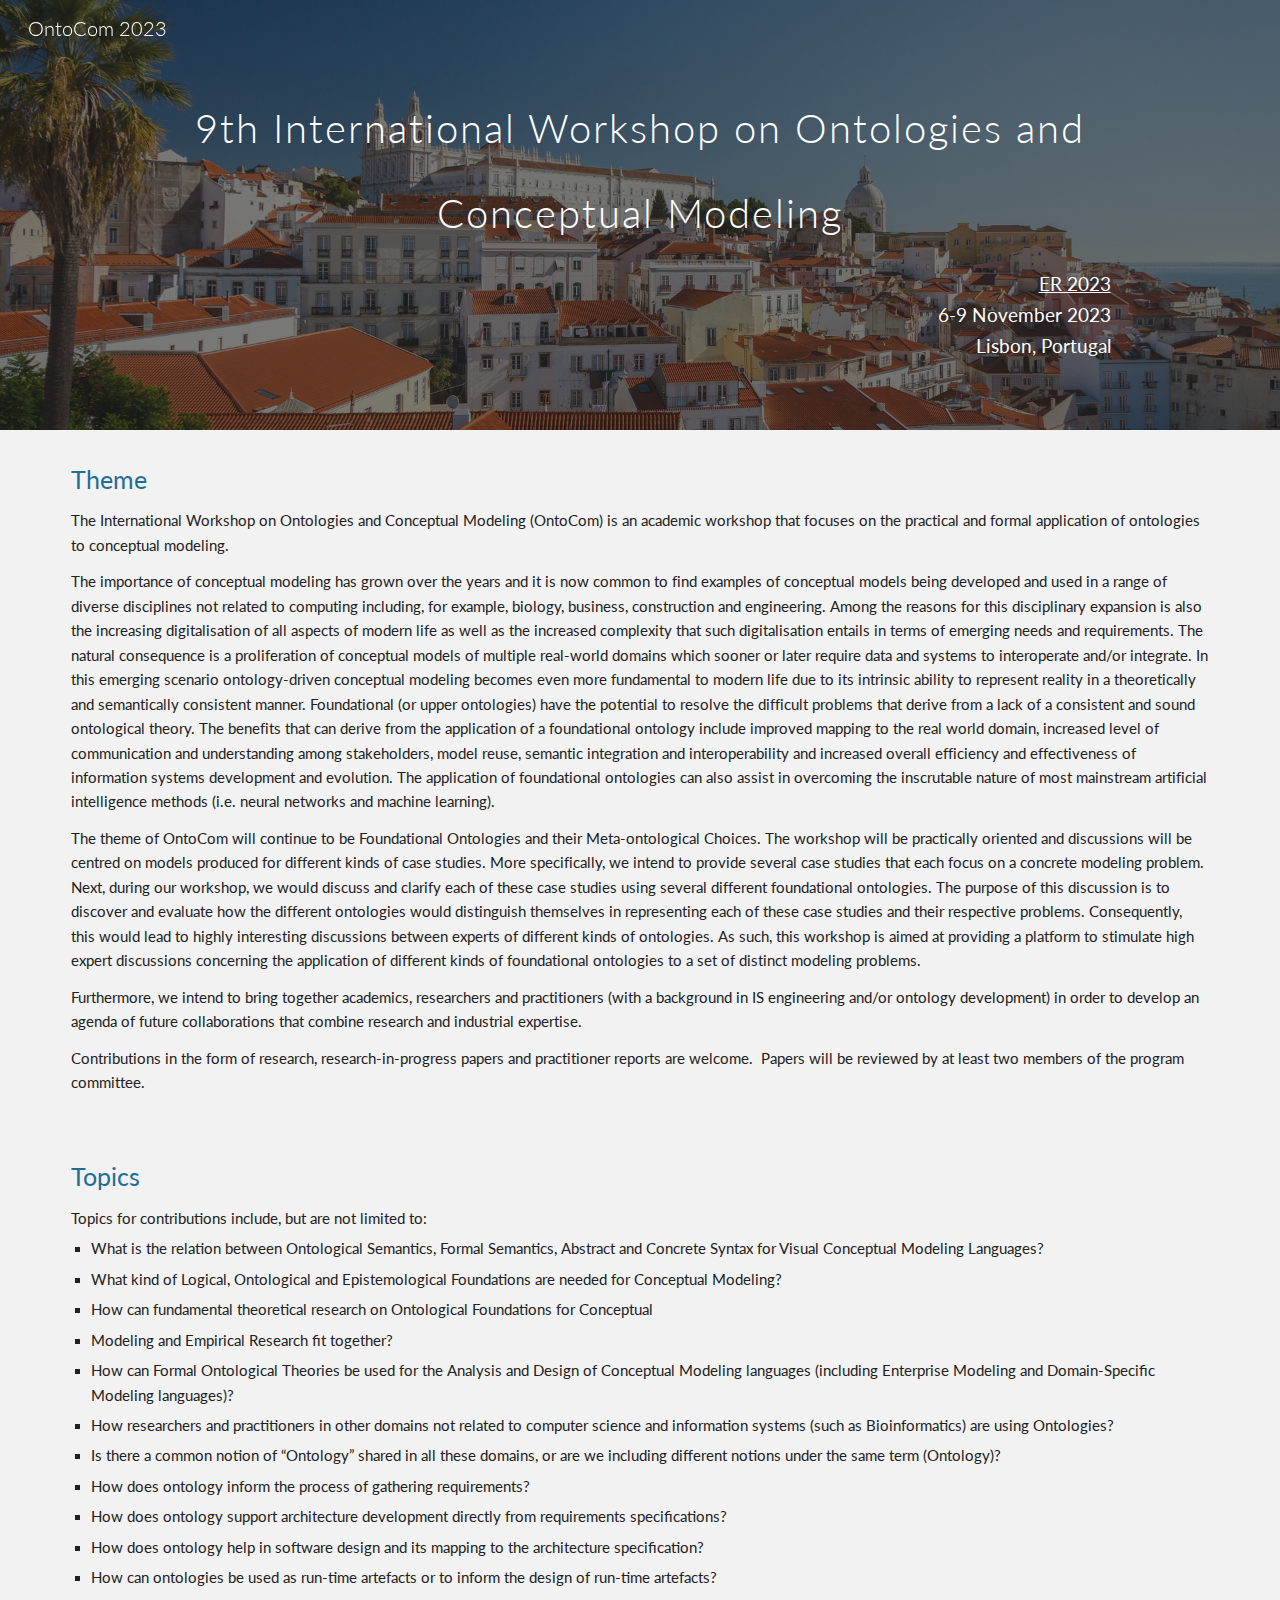
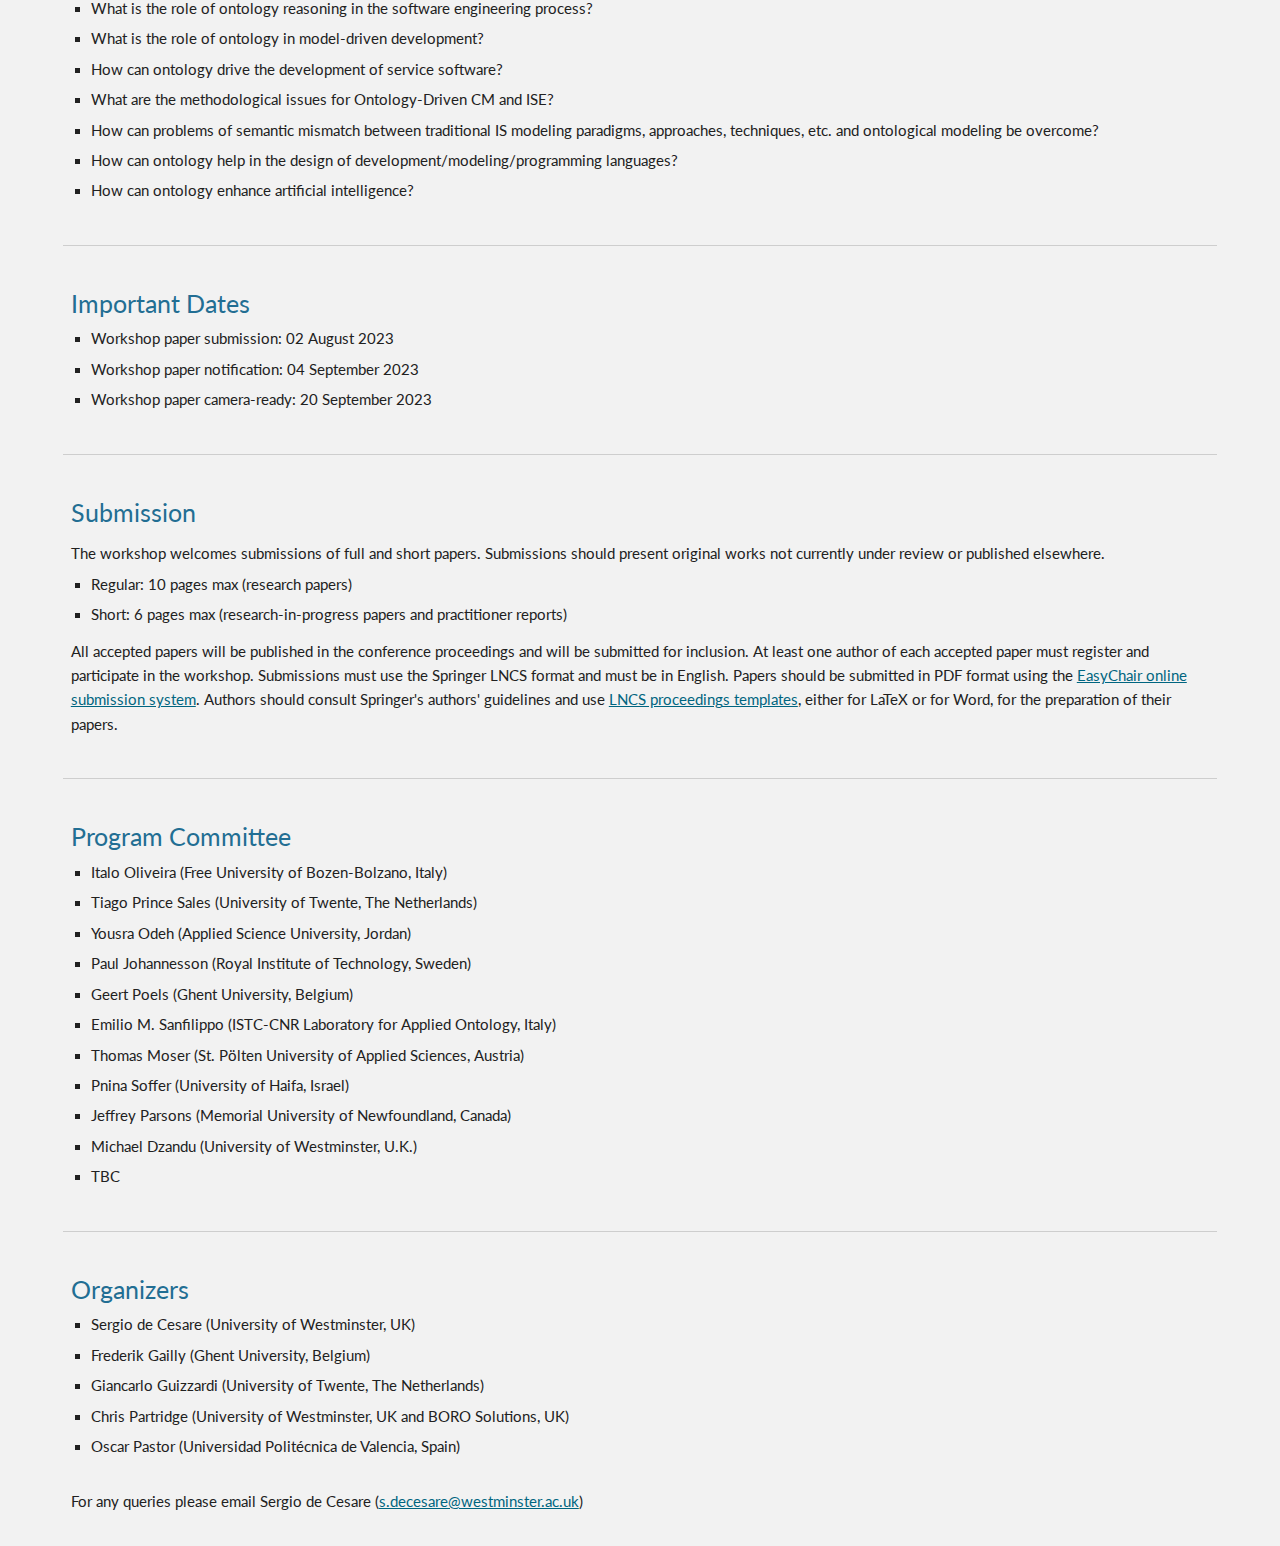
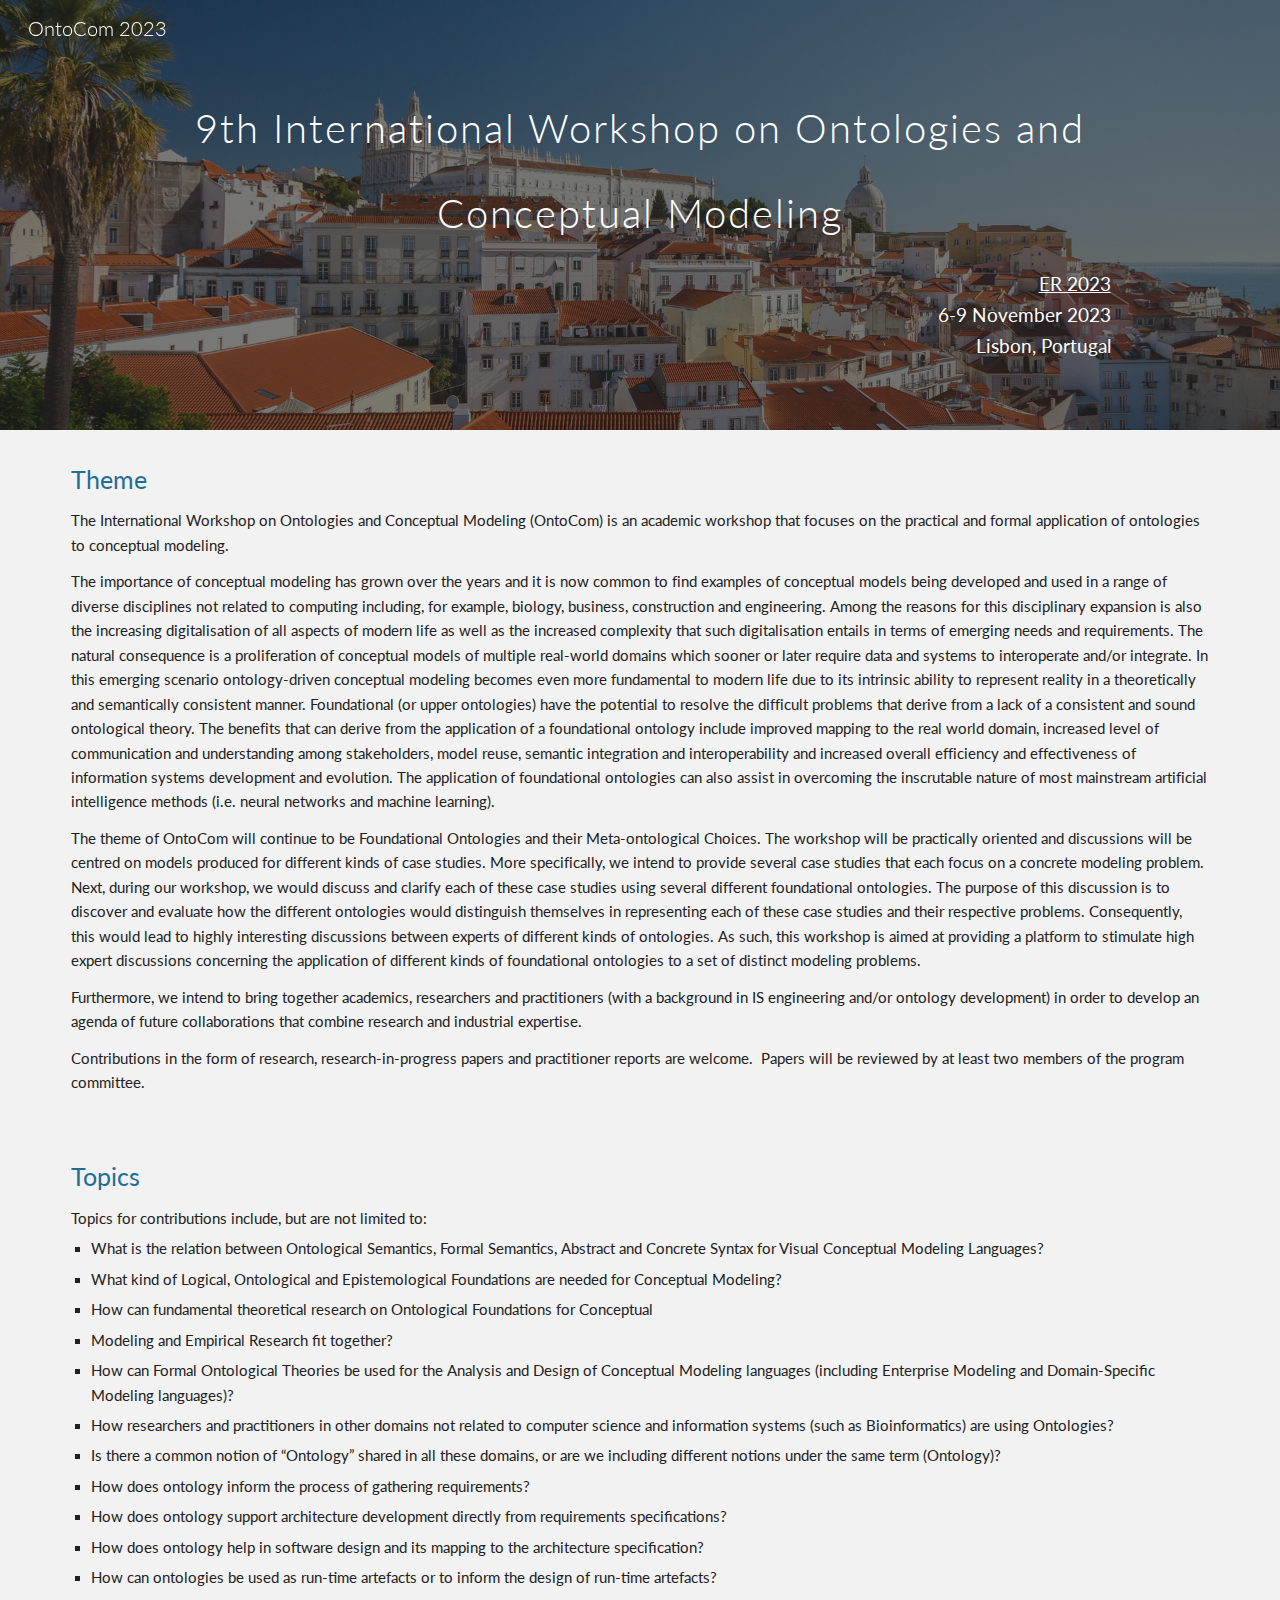
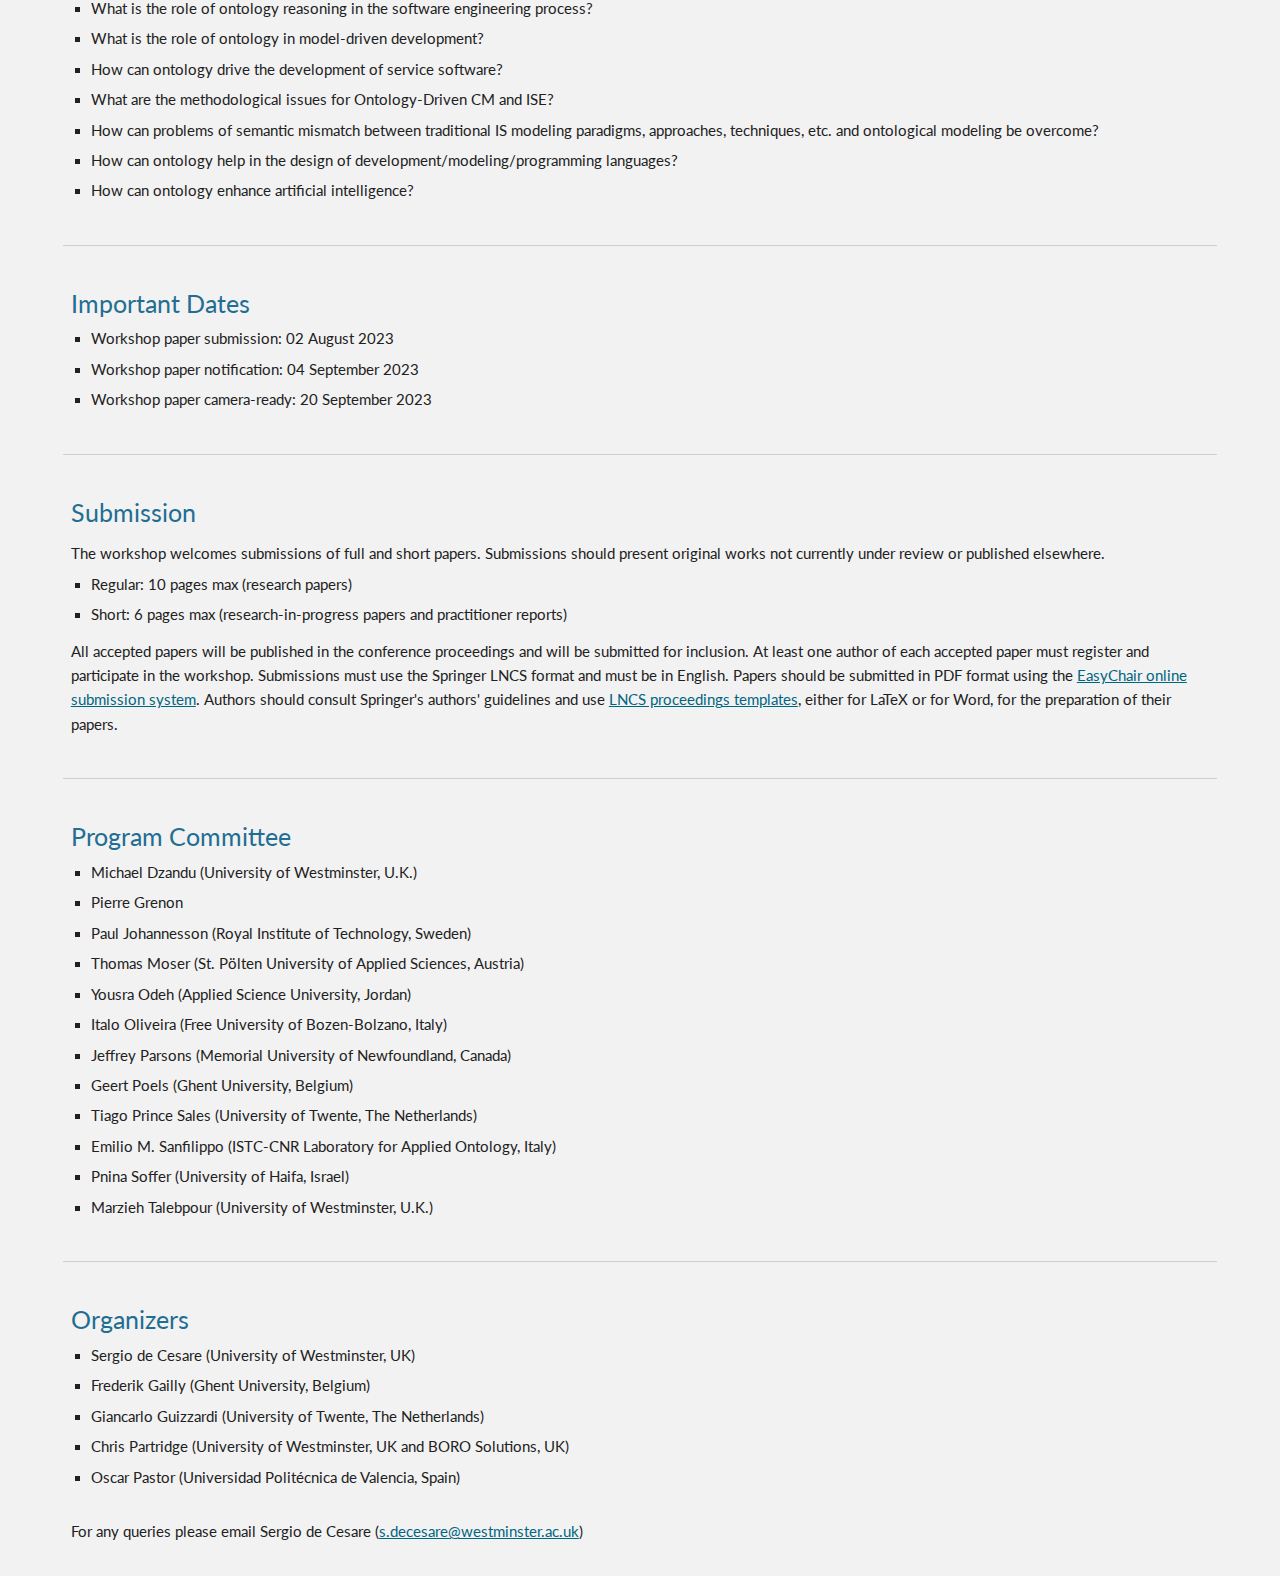
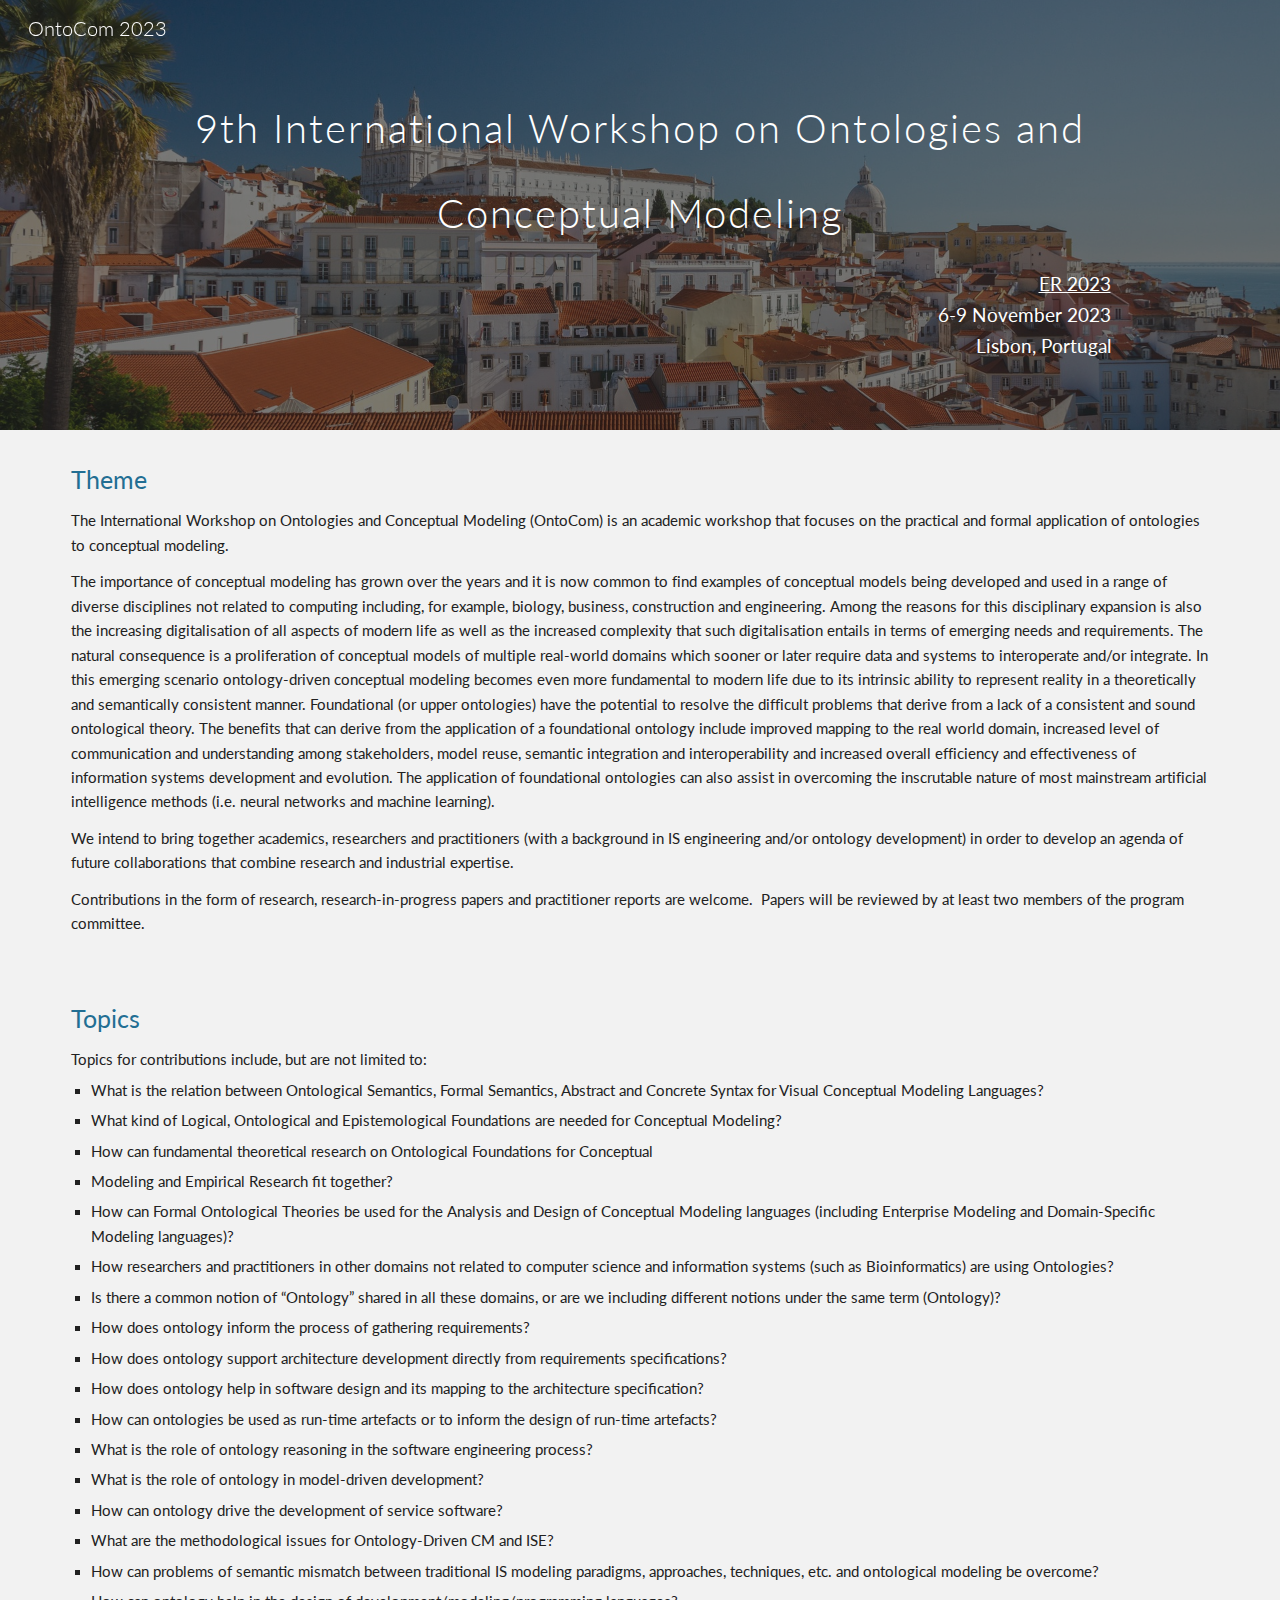
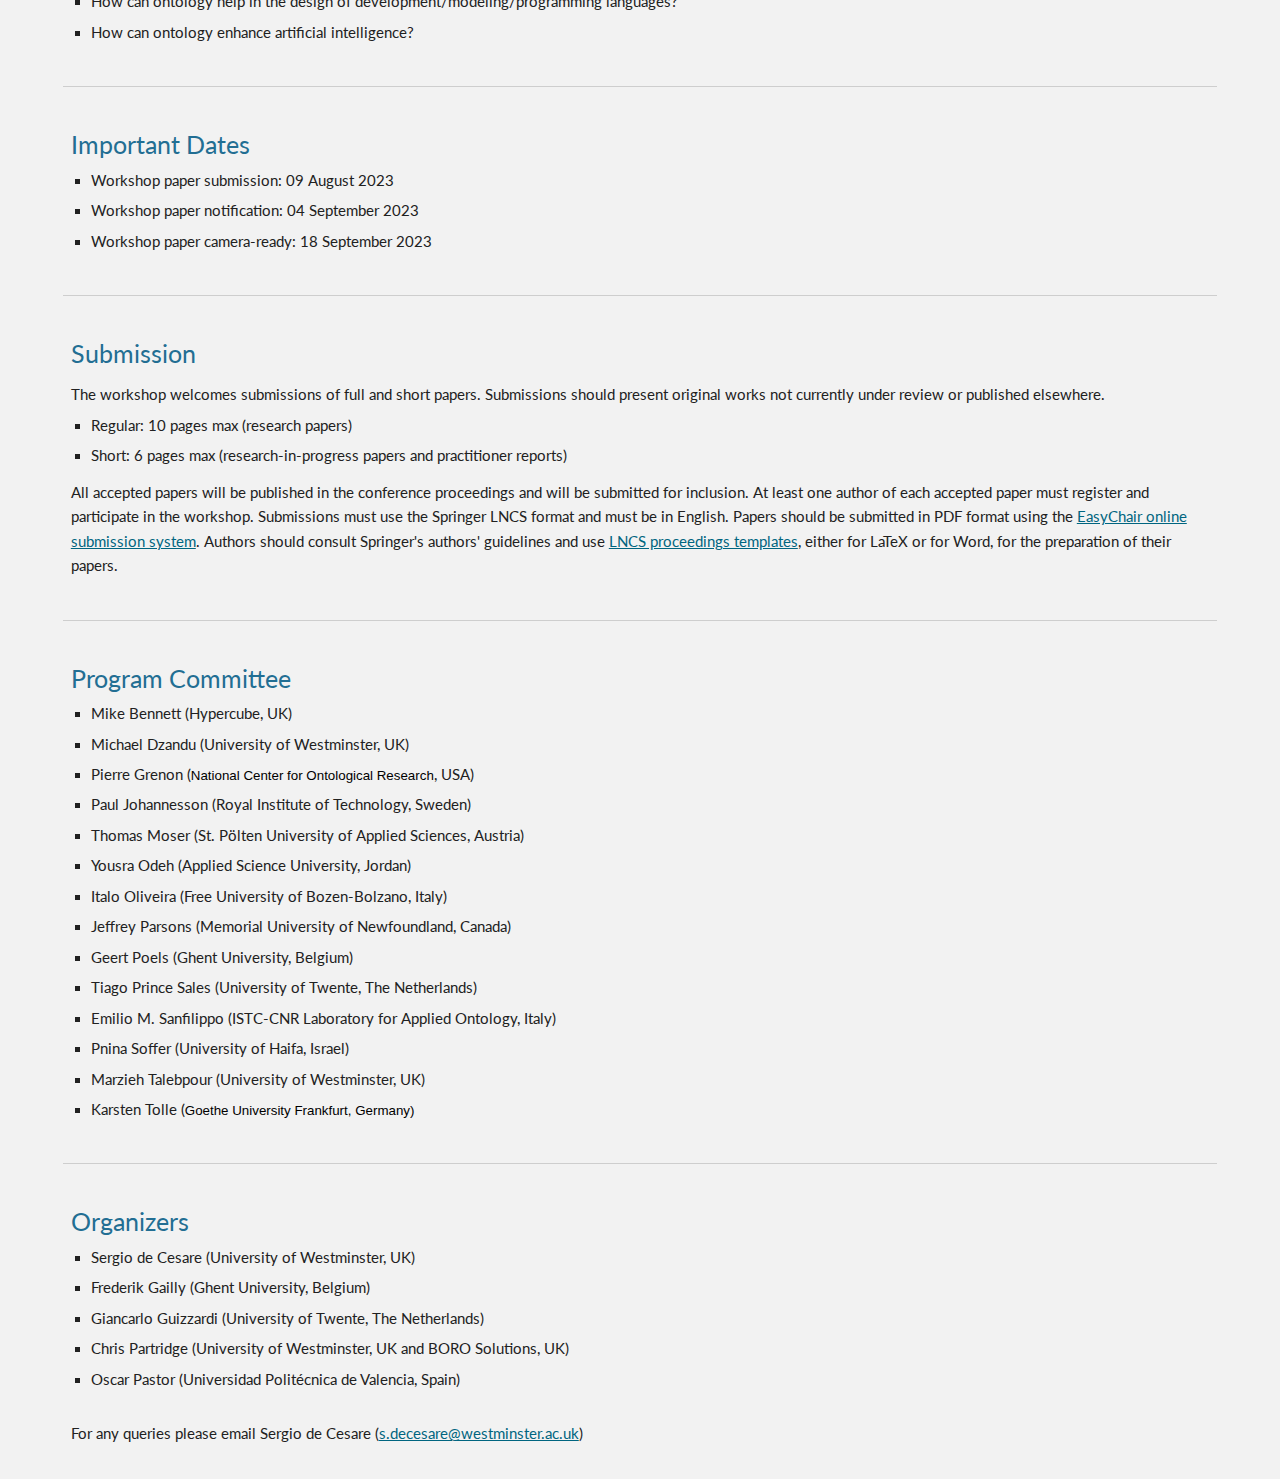
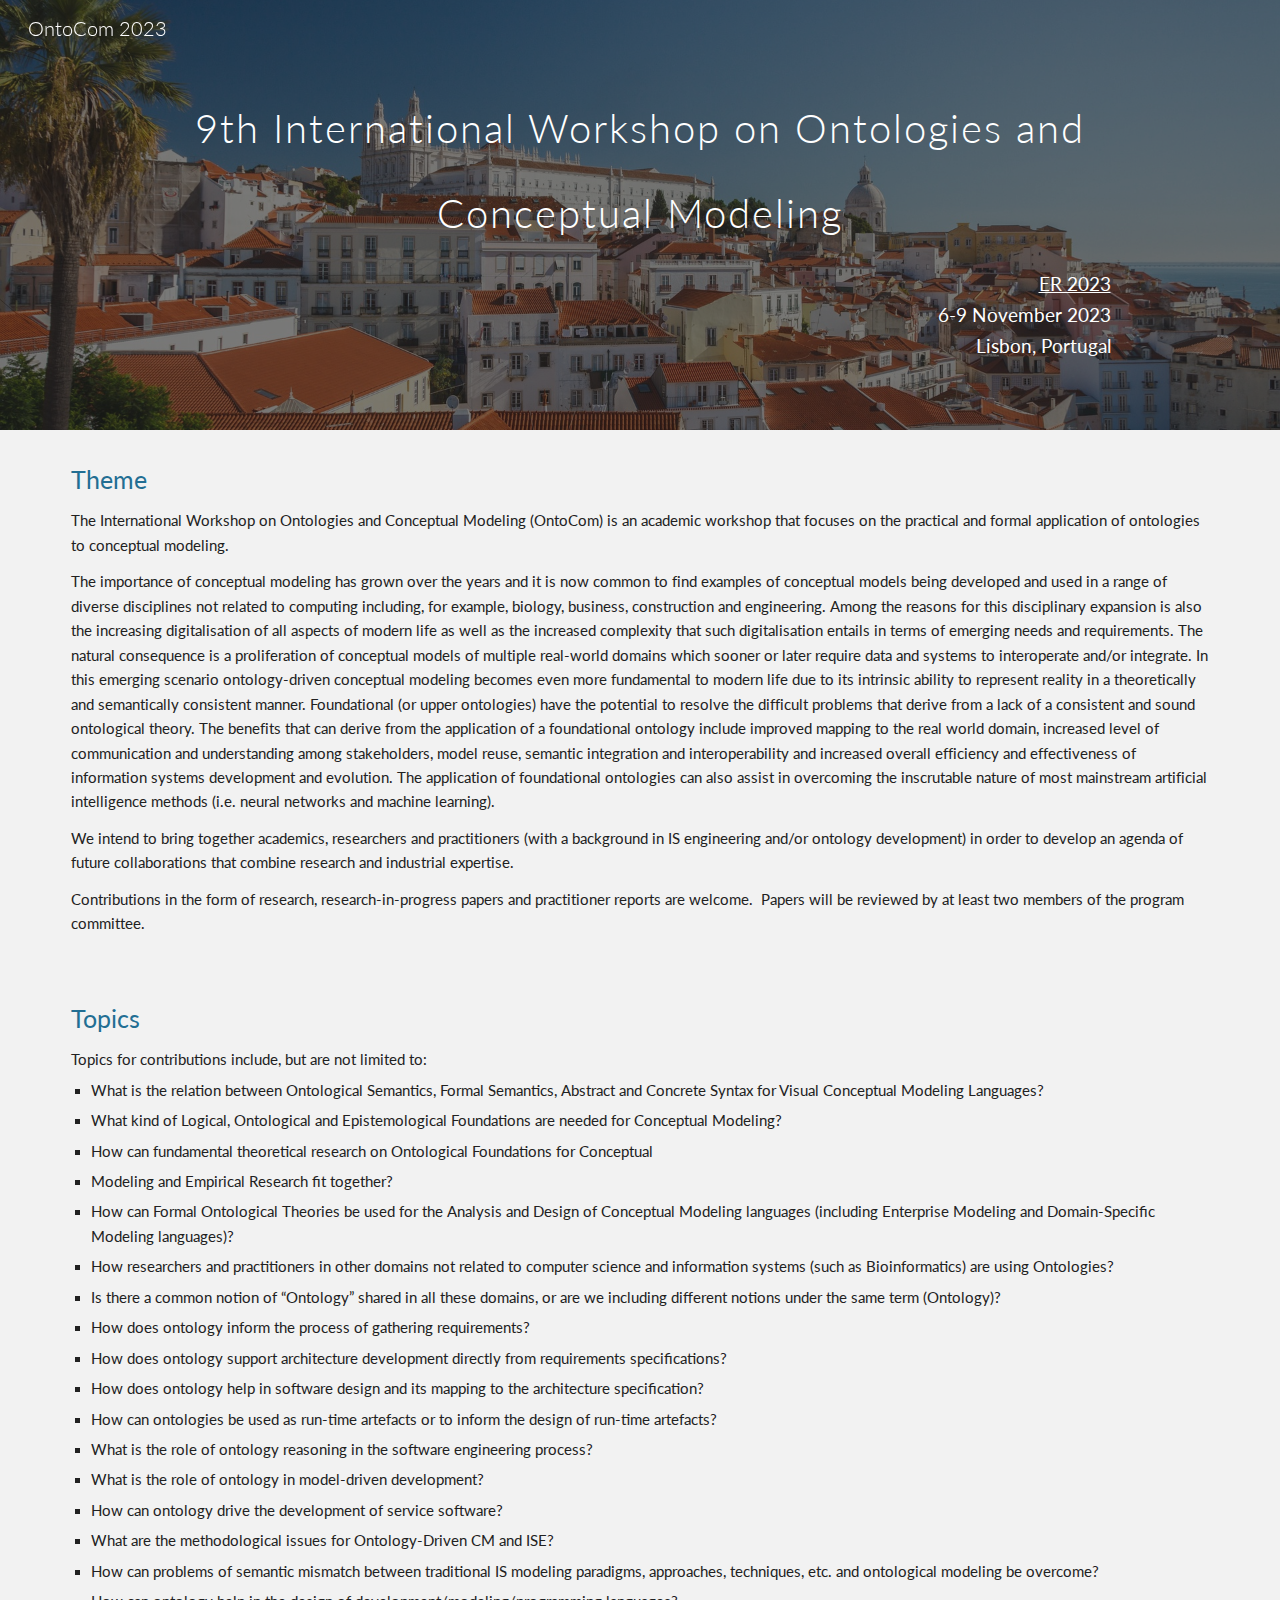
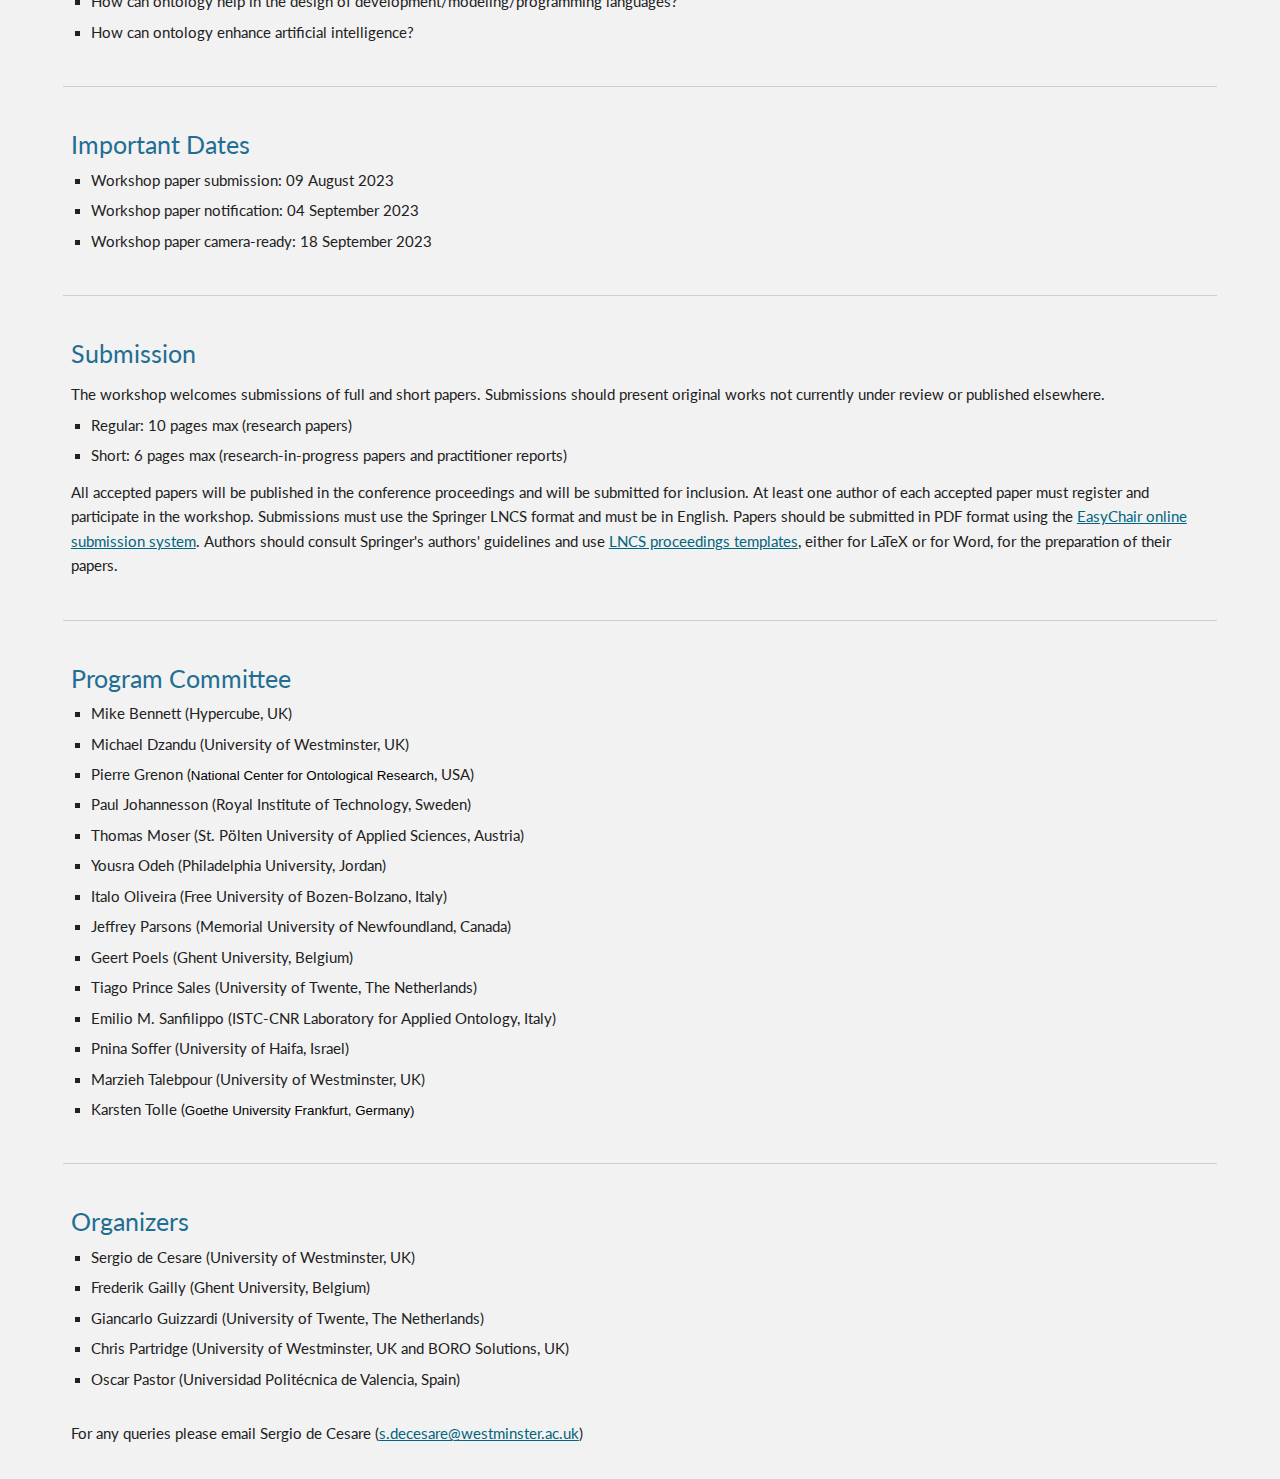
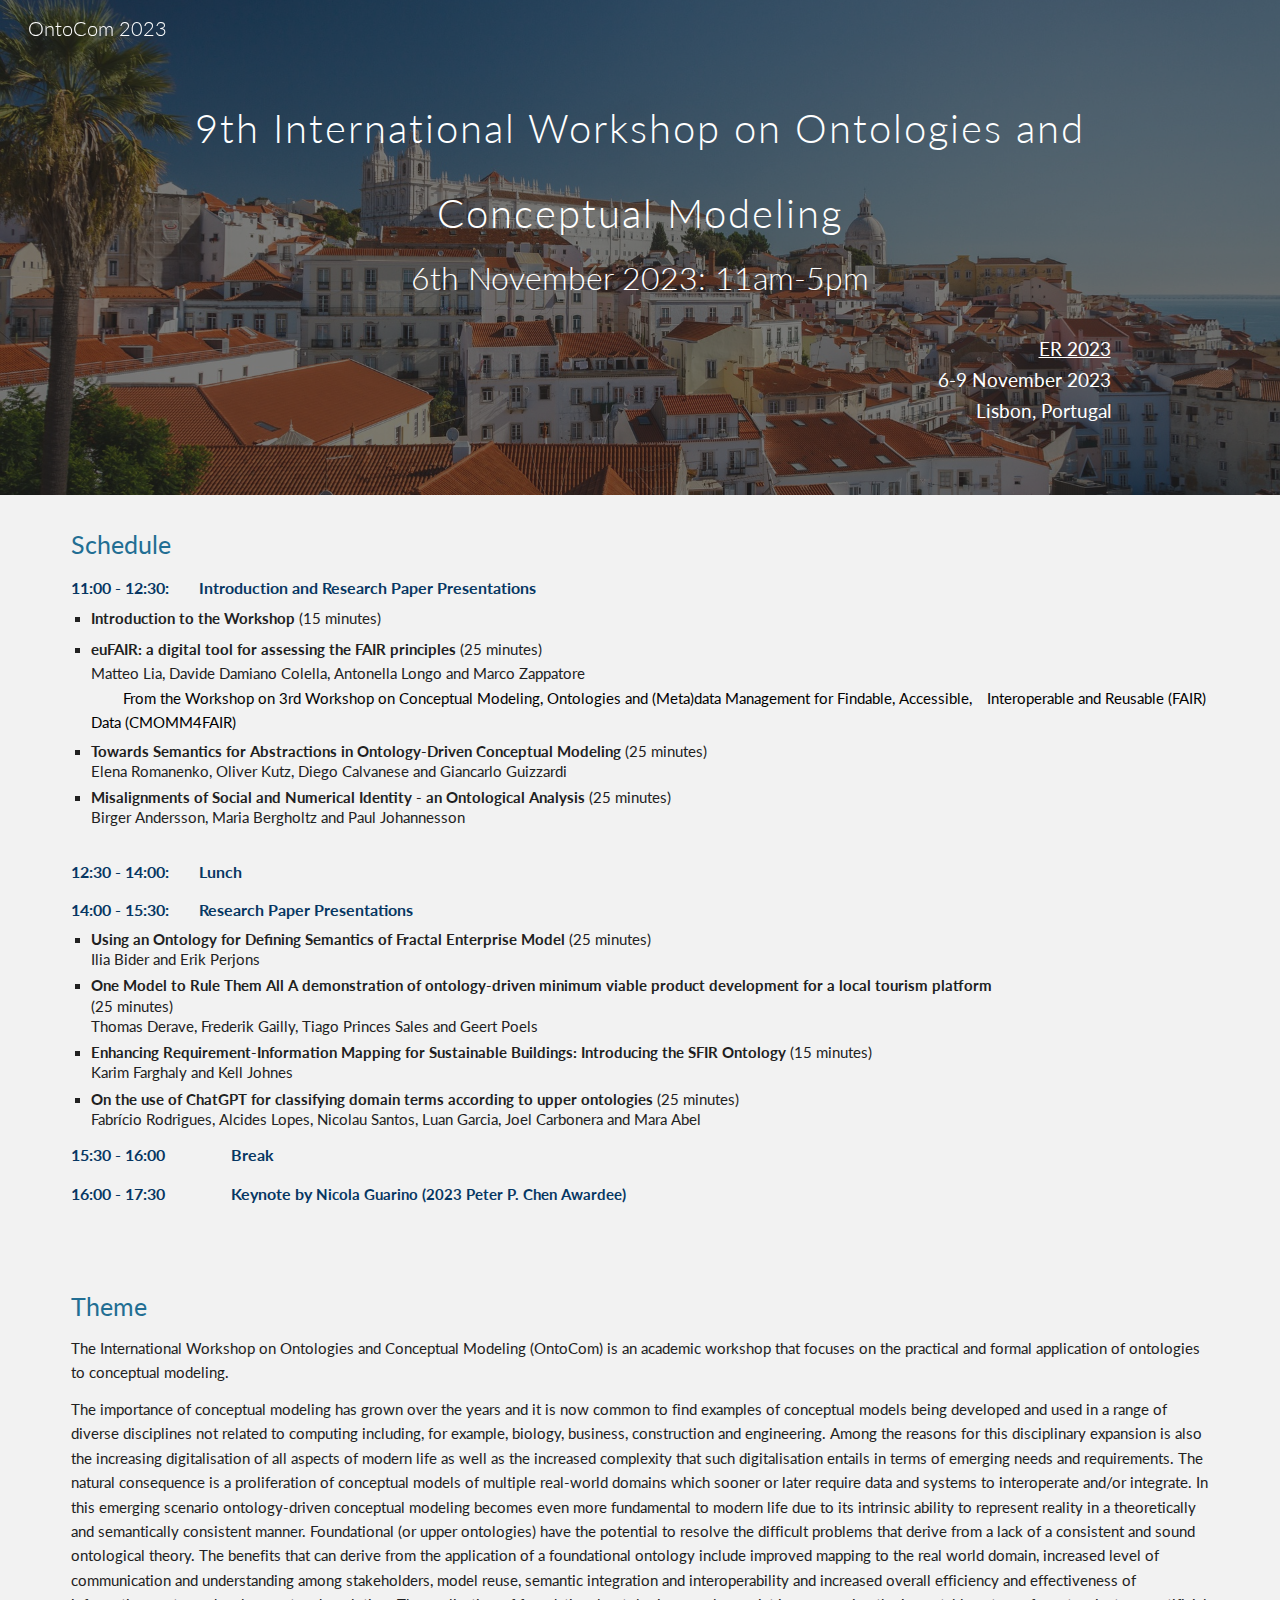
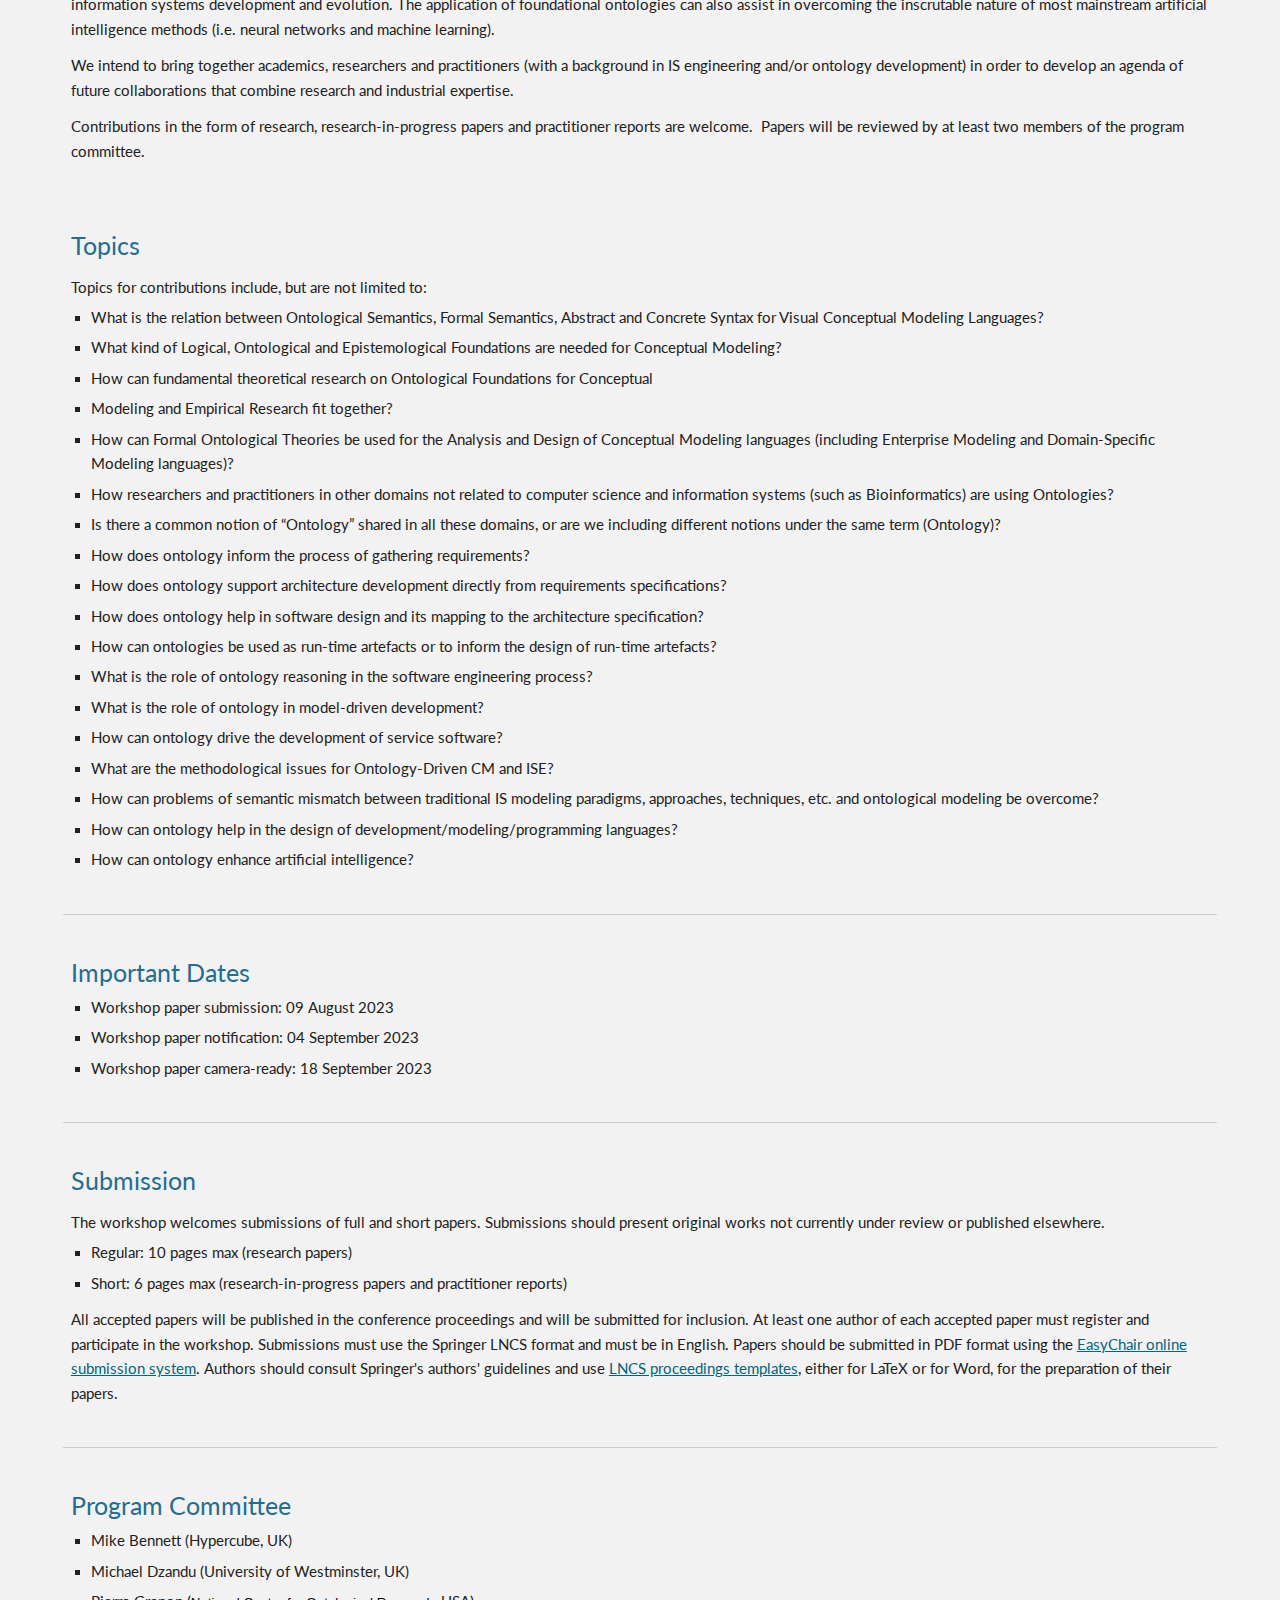
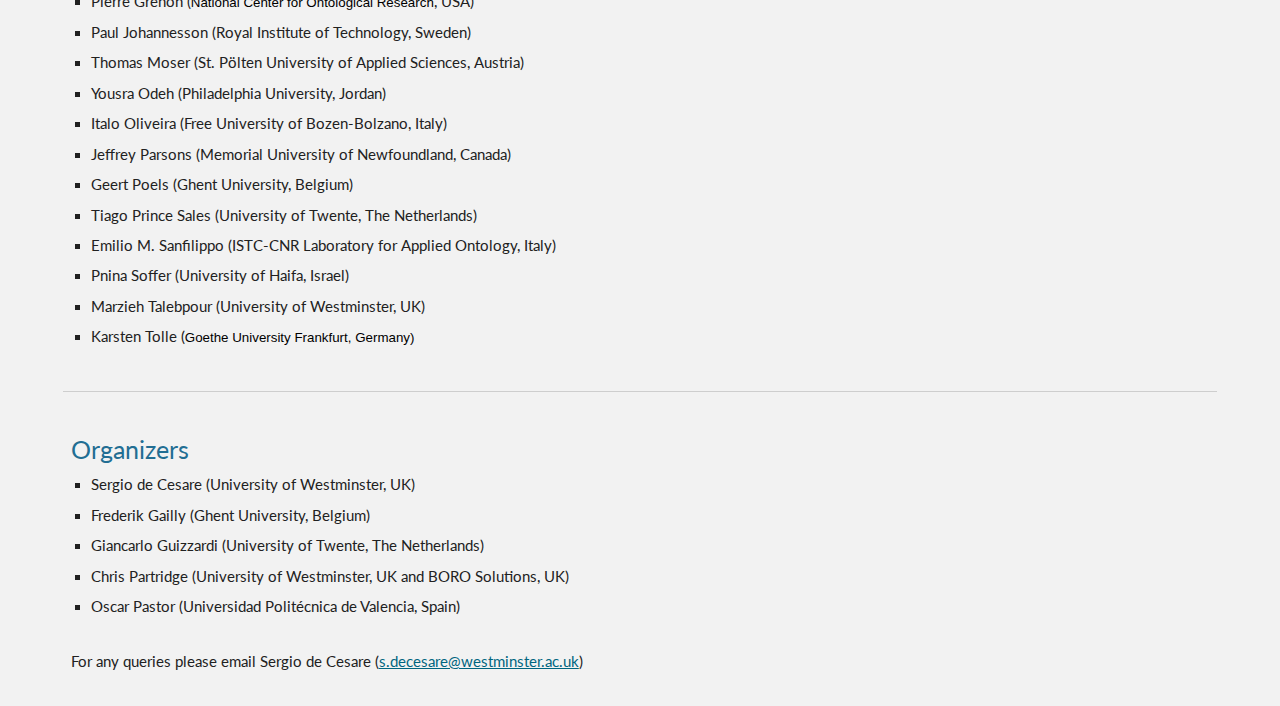
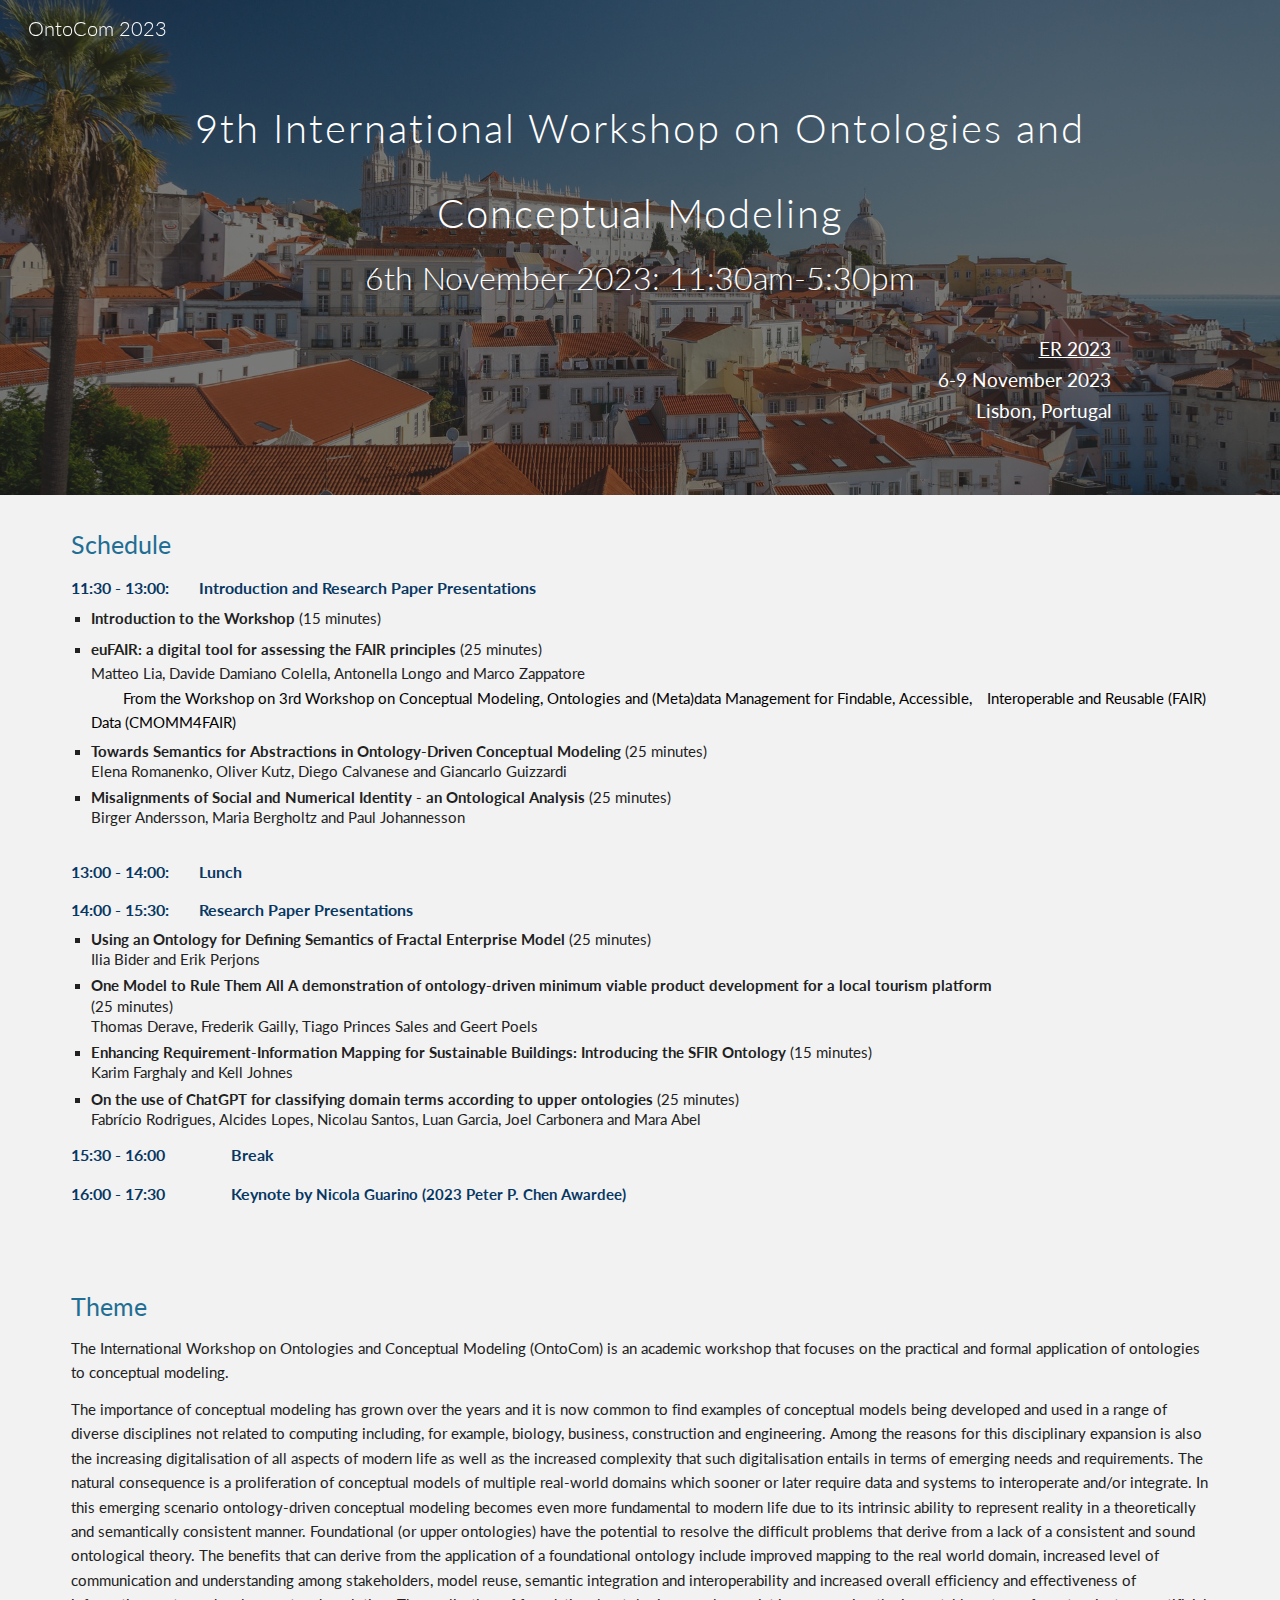
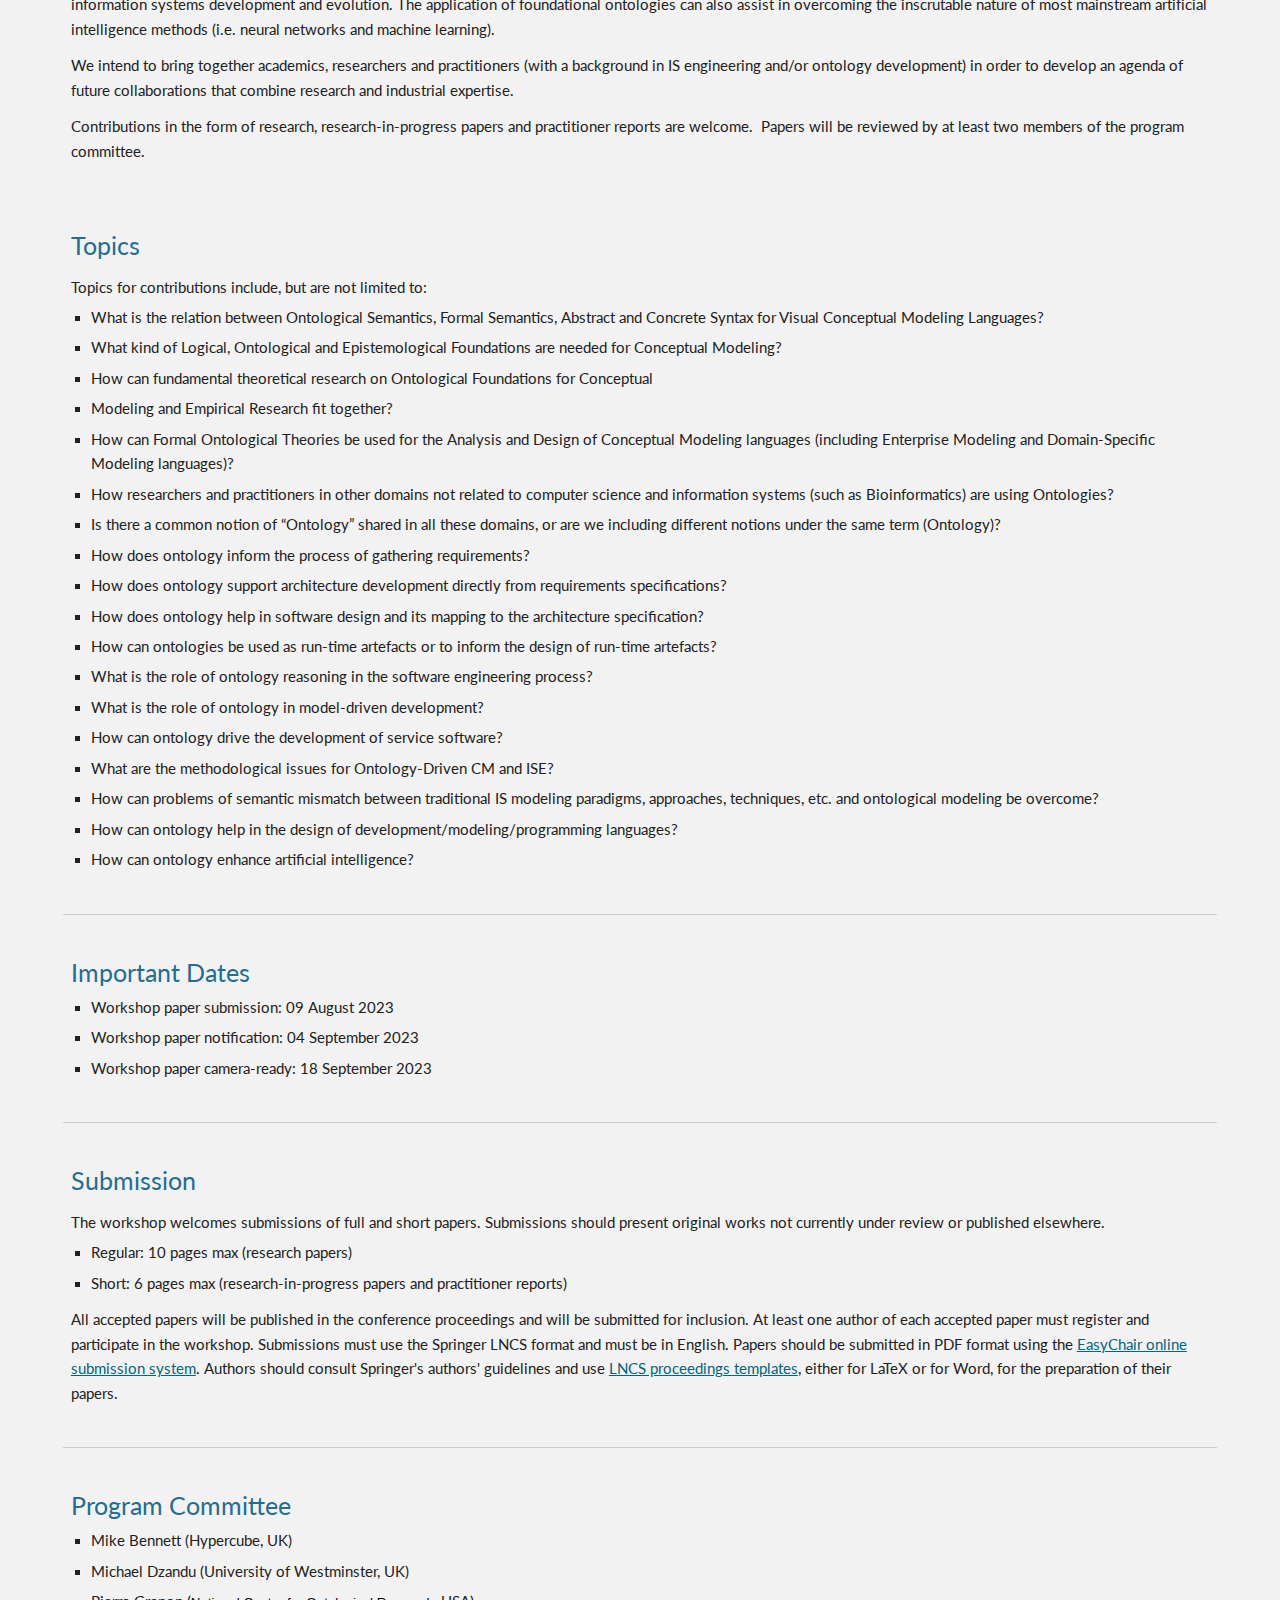
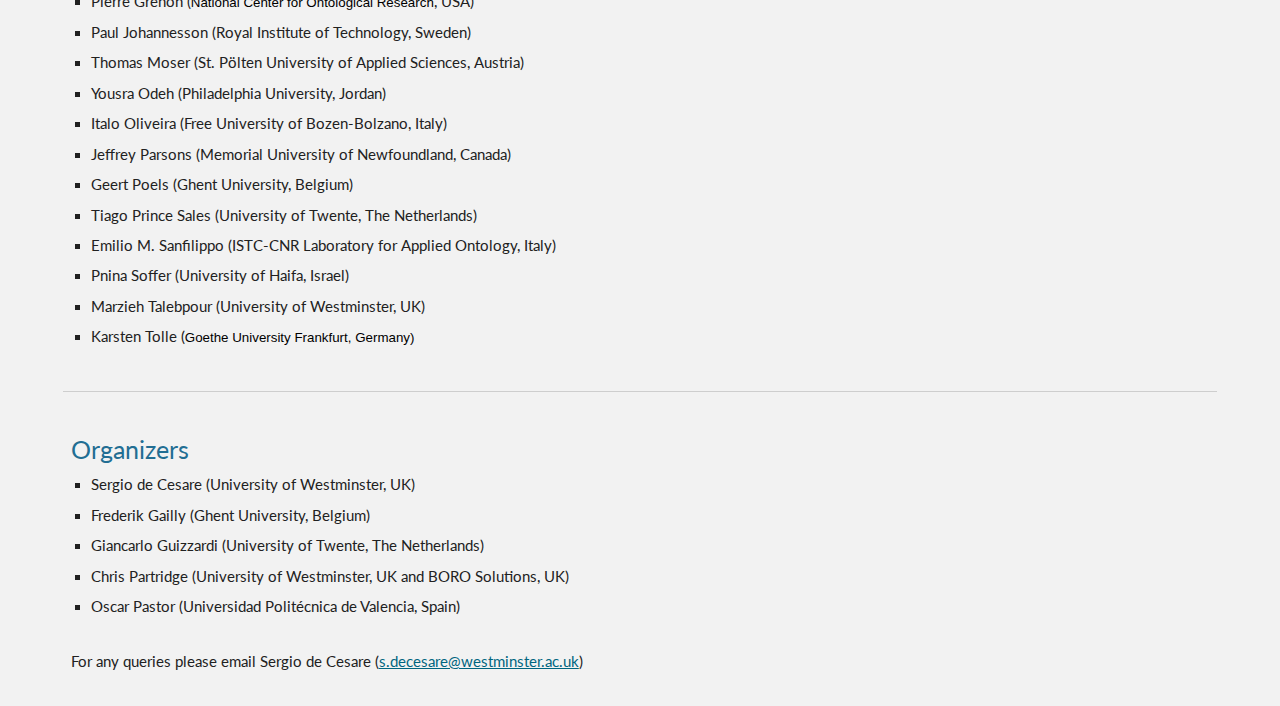
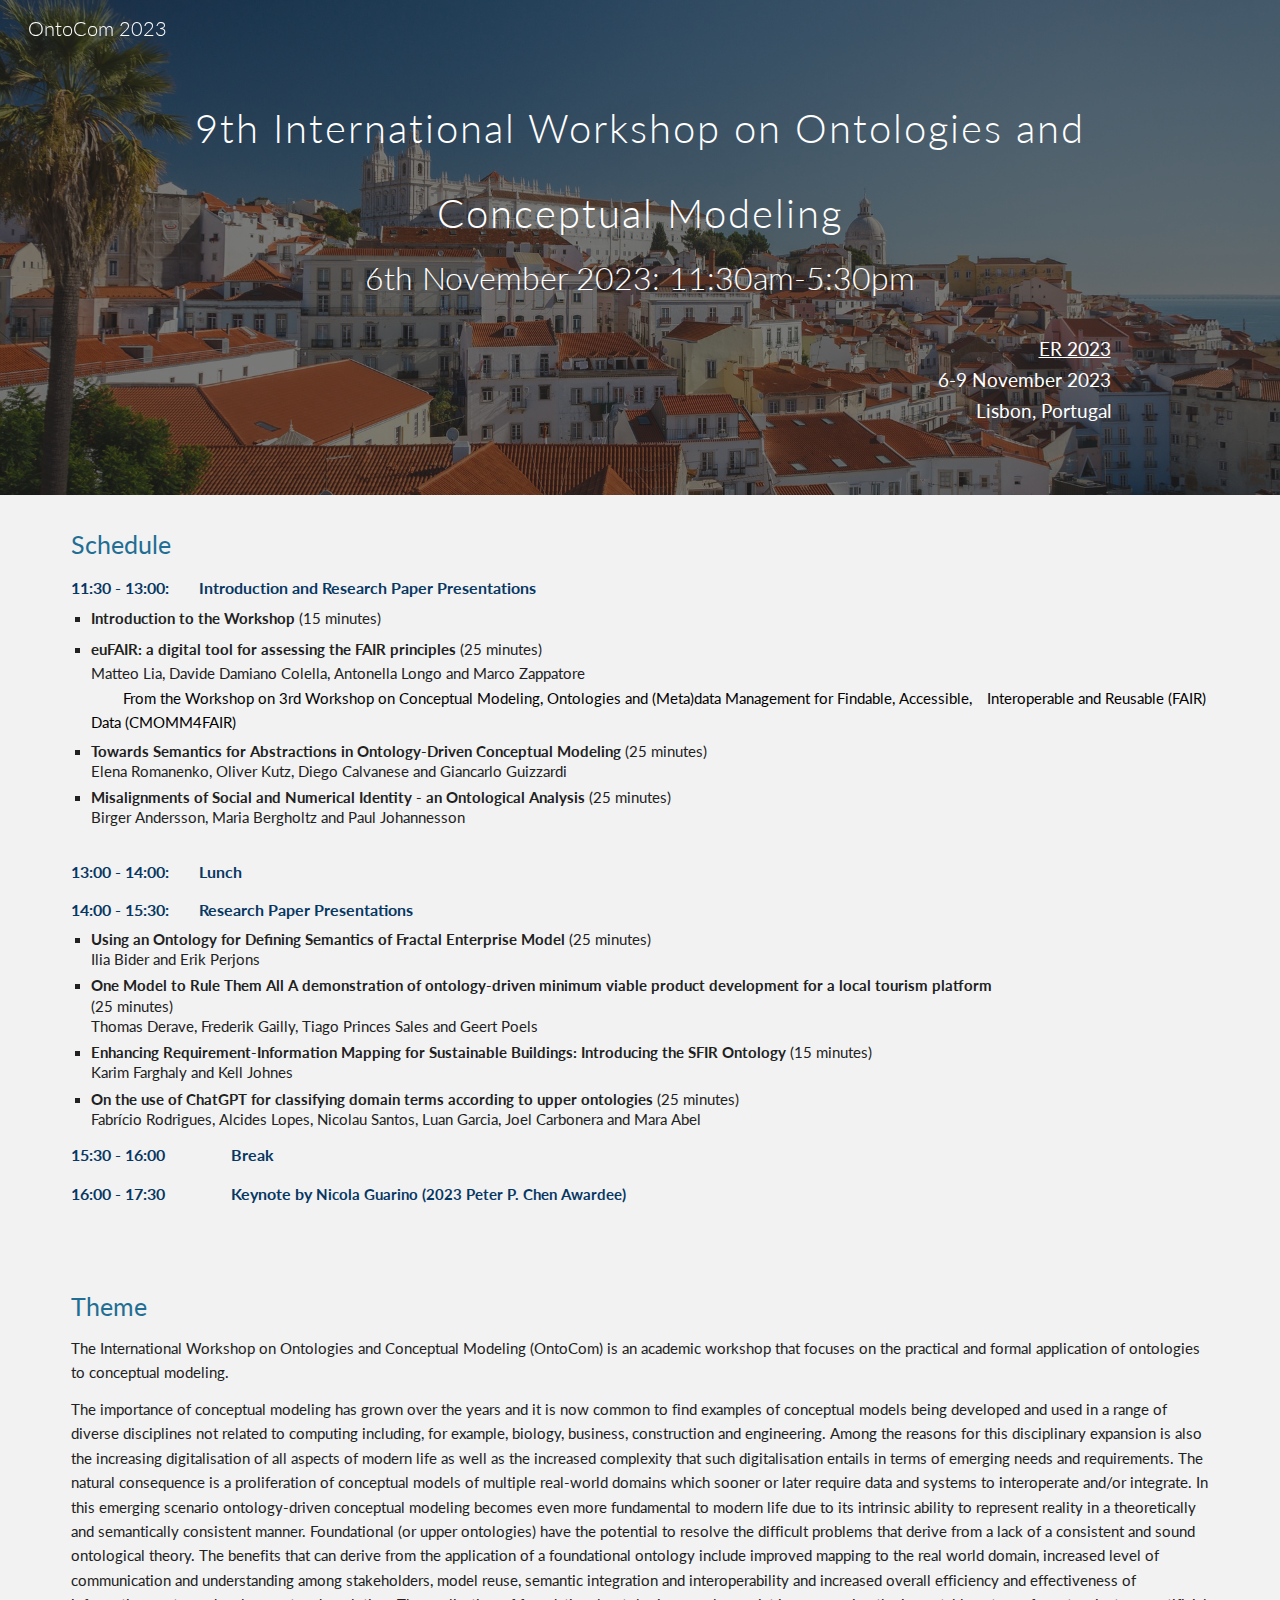
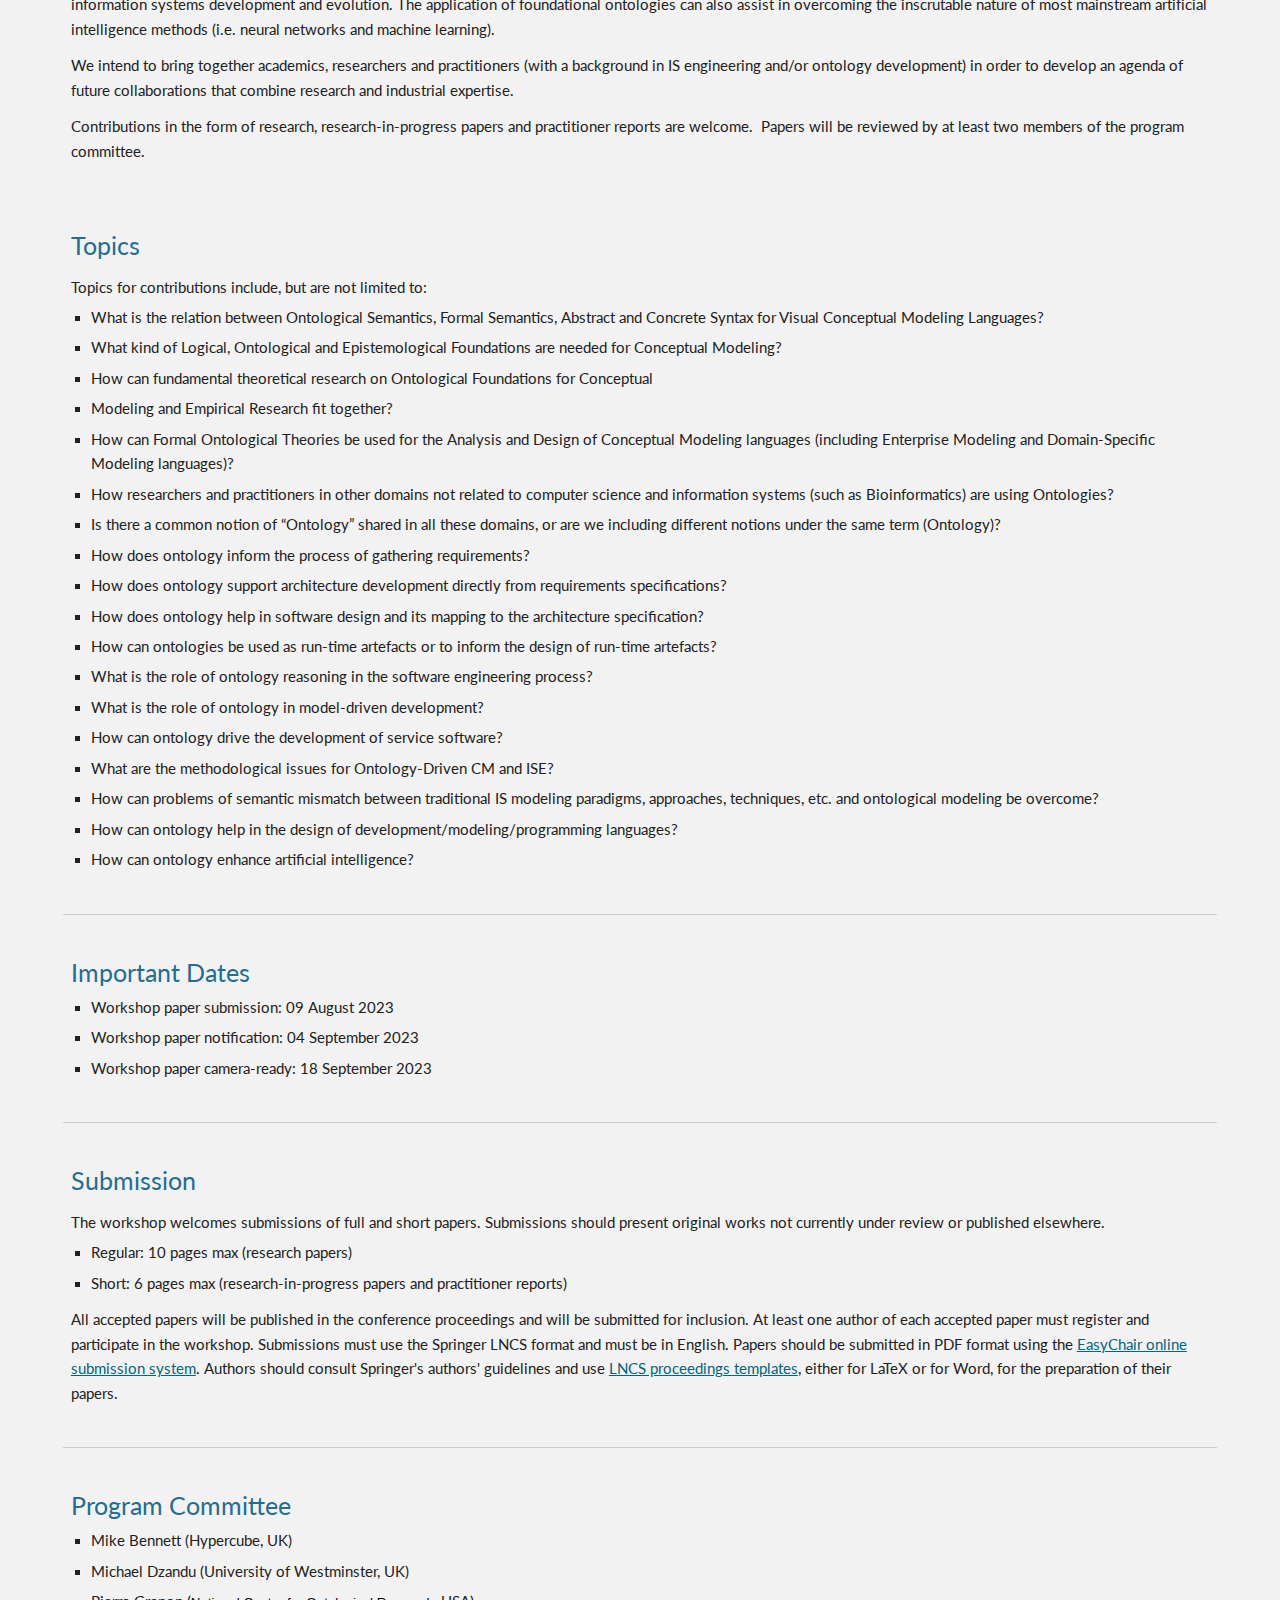
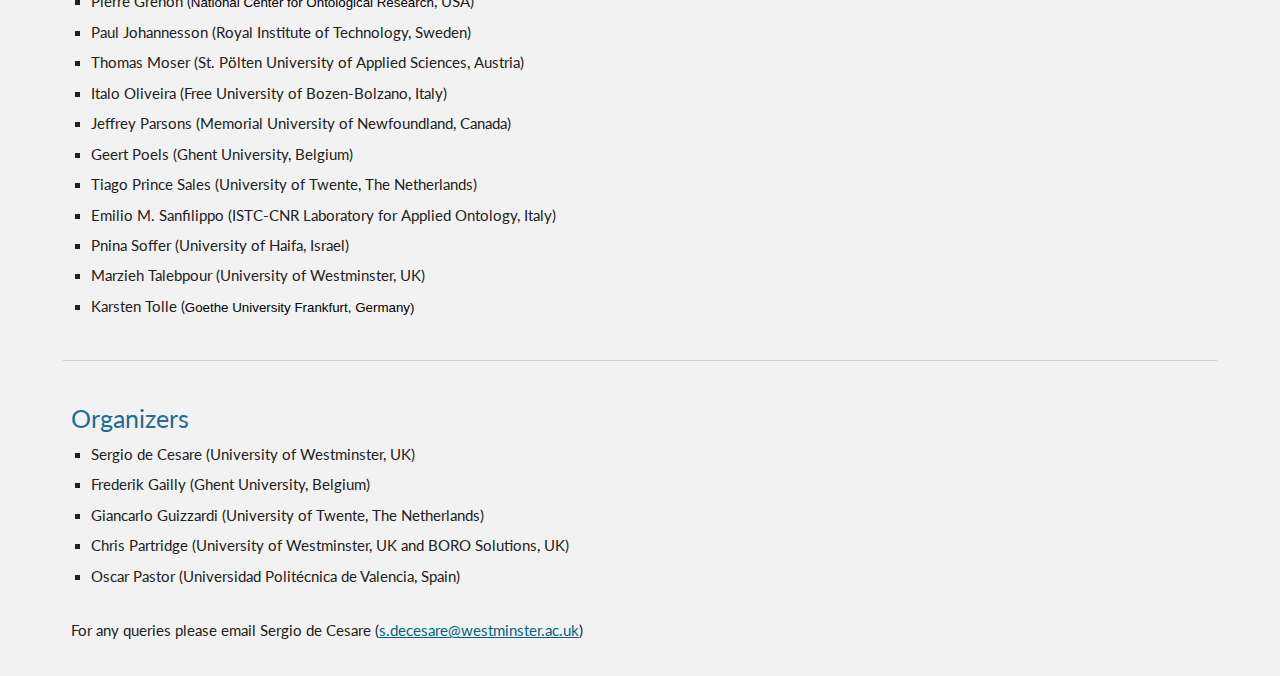
